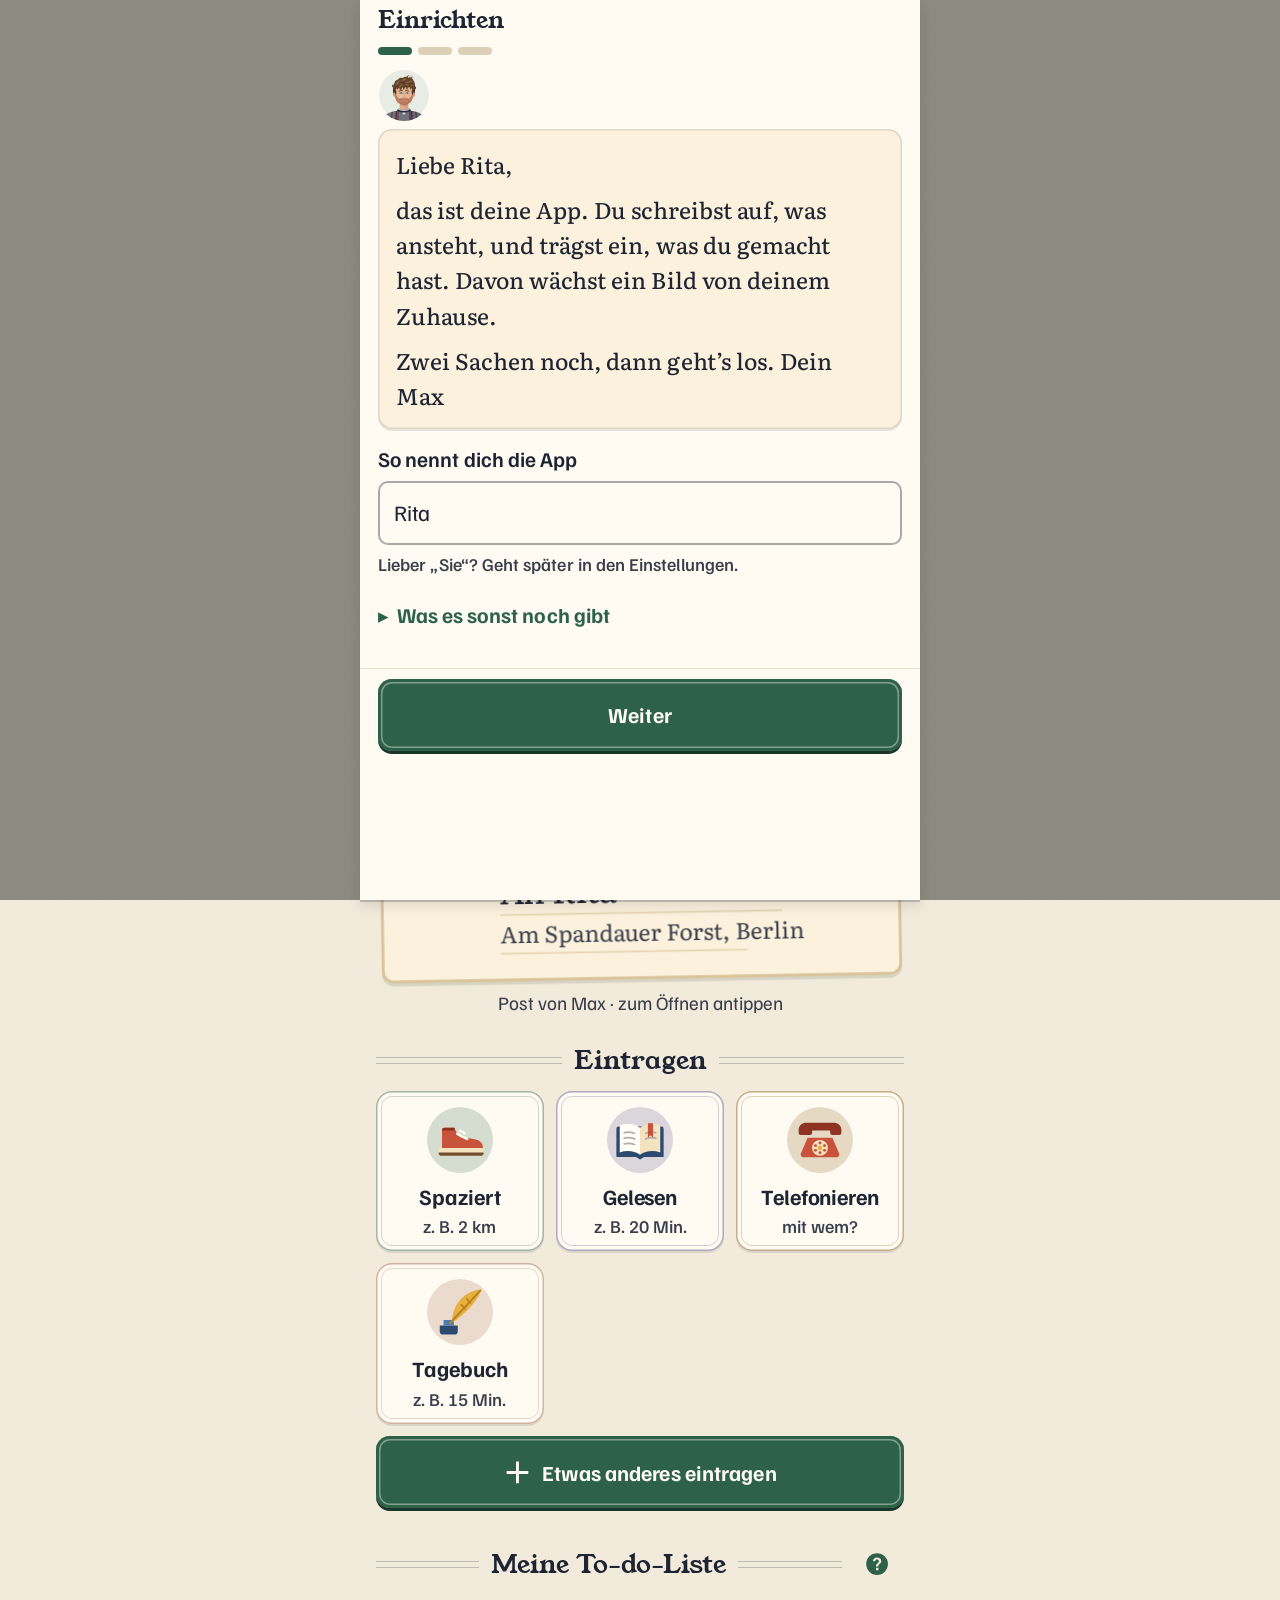
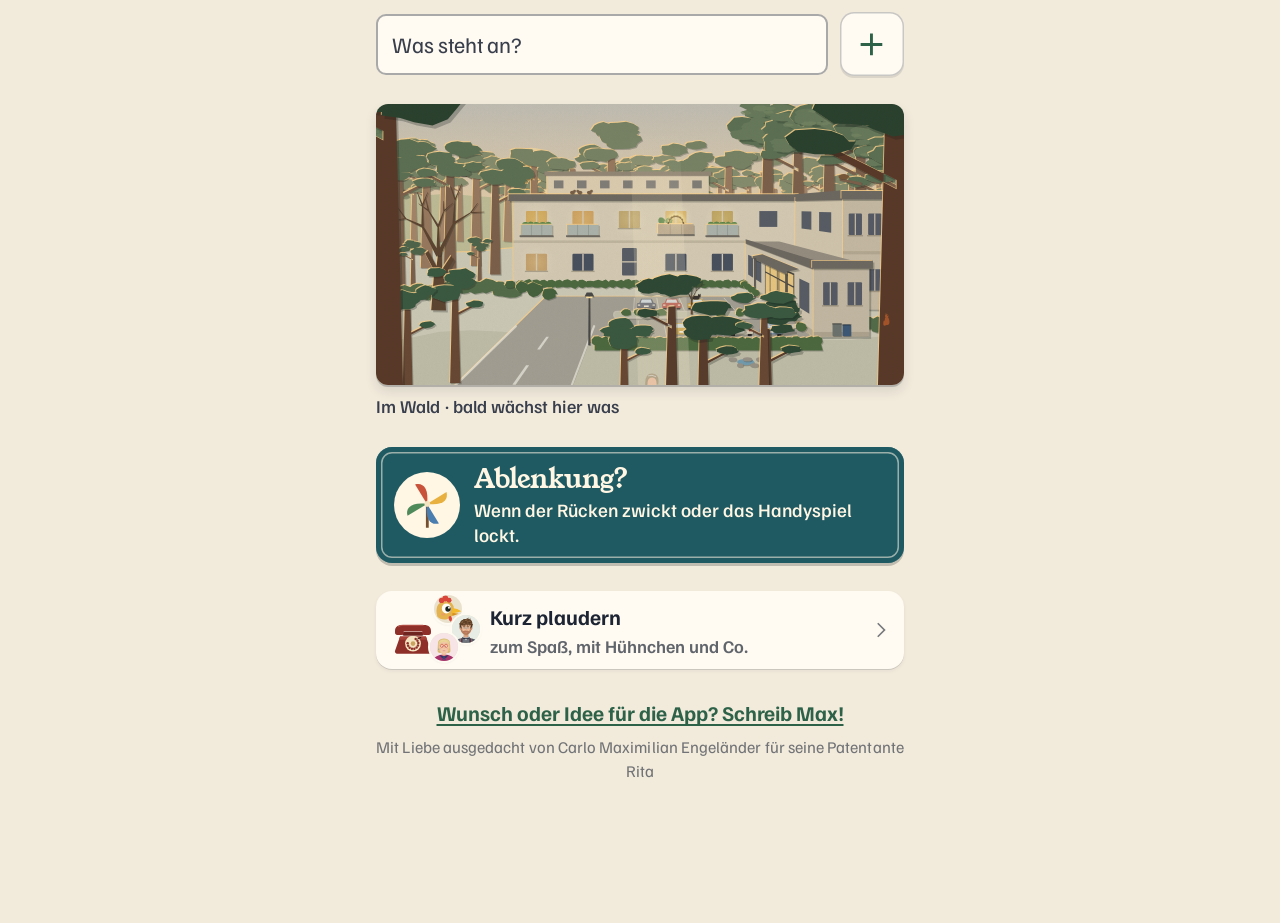
==== index.html @ d4e5c0dc "Größere Bilder in Ideen und Kramladen, Tanzfläche im Hof, Rotkehlchen-Zaun; Glücksschwein und letzte" ====
<!doctype html>
<html lang="de">
<head>
<meta charset="utf-8">
<meta name="viewport" content="width=device-width, initial-scale=1, maximum-scale=1, user-scalable=no, viewport-fit=cover">
<title>Ritas App</title>
<meta name="description" content="Ritas App: Liste, rausgehen, lesen, tanzen – und Hühnchen ist dabei.">
<meta name="theme-color" content="#F3EDE0" media="(prefers-color-scheme: light)">
<meta name="theme-color" content="#14171A" media="(prefers-color-scheme: dark)">

<meta name="apple-mobile-web-app-capable" content="yes">
<meta name="mobile-web-app-capable" content="yes">
<meta name="apple-mobile-web-app-status-bar-style" content="default">
<meta name="apple-mobile-web-app-title" content="Ritas App">
<link rel="manifest" href="manifest.json">
<link rel="apple-touch-icon" href="icon-180.png">
<link rel="icon" href="icon-192.png">
<meta property="og:title" content="Ritas App"><meta property="og:description" content="Schönes sammeln, rausgehen, lesen, tanzen.">
</head>
<body>
<style>/* Schriften eingebettet (SIL Open Font License 1.1), funktionieren auch offline:
   Familjen Grotesk (Familjen STHLM) – Text · Young Serif (Bastien Sozeau) – Schilder · Literata (TypeTogether) – Erzählstimme
   Dancing Script (Impallari) – Gönn-Karten-Handschrift · Satisfy (Sideshow) – Wortmarke. Quellen: review/design2/entwurf-C/quellen */
@font-face{font-family:'Familjen Grotesk';font-style:normal;font-weight:400 700;font-display:swap;src:url([data-uri]) format('woff')}
@font-face{font-family:'Young Serif';font-style:normal;font-weight:400;font-display:swap;src:url([data-uri]) format('woff')}
@font-face{font-family:'Literata';font-style:normal;font-weight:400 600;font-display:swap;src:url([data-uri]) format('woff')}
@font-face{font-family:'Dancing Script';font-style:normal;font-weight:400 700;font-display:swap;src:url([data-uri]) format('woff');}
@font-face{font-family:"Satisfy";src:url([data-uri]) format("woff");font-display:swap}
/* ============================================================
   Ritas App – Grundgerüst. Gestaltung „Skandinavisch-Vintage / Kramladen“ (C2):
   Token hier, Etiketten/Schilder/Symbole in design.css (wird zuletzt geladen).
   Ursprünglich: Gestaltungssystem „Tunnelbuch aus Papier“
   Regeln: Fläche statt Linie · eine Farbe pro Bogen · Schatten nur
   zwischen Ebenen (harter 1-px-Versatz) · Licht von hinten ·
   Oberfläche gestanzt (Radius 10), Welt geschnitten · nichts verschwindet
   ============================================================ */

@property --r { syntax: "<length>"; inherits: false; initial-value: 0px; }

:root {
  --base: 21px;             /* Schriftgröße „Groß“ (Voreinstellung) */
  /* Schrift: Text · Schilder · Erzählstimme (Hühnchen, Briefe, Fragen, eigener Satz) */
  --f-text: "Familjen Grotesk", system-ui, -apple-system, "Segoe UI", sans-serif;
  --f-schild: "Young Serif", Georgia, "Times New Roman", serif;
  --f-stimme: "Literata", Georgia, "Times New Roman", serif;
  /* Papier und Druckfarbe (Bläck: Nachtblau statt Schwarz) */
  --papier: #F2EBDC;
  --bogen: #FFFBF2;
  --mulde: #EAE1CD;
  --mulde-2: #DCD1B8;
  --tinte: #1D2433;
  --tinte-2: #383E4B;
  /* Feldfarben (Text-tauglich auf Papier) */
  --moos: #2D6249;
  --moos-hell: #3B7A5C;
  --ziegel: #9A3324;
  --flieder: #4D4384;
  --havel: #24507A;
  --ocker: #7C520E;
  --quelle: #1F5A63;
  --wiese: #7D3A5F;
  --mut: #6B5000;
  --fokus: #1F4FA0;
  --licht: #E2A93B;
  --auf-moos: #FFFBF2;
  /* Etikett: feine Linie und harte Druckkante */
  --linie: rgba(29,36,51,.24);
  --linie-fein: rgba(29,36,51,.13);
  --kante: 0 2px 0 rgba(29,36,51,.11);
  --tmix: 20%;              /* Tönung der Medaillons in der Feldfarbe */
  --schatten-1: 0 1px 0 rgba(29,36,51,.14), 0 2px 4px rgba(29,36,51,.06);
  --schatten-2: 0 2px 0 rgba(29,36,51,.22), 0 6px 12px rgba(29,36,51,.12);
  --saum: inset 0 0 0 0 transparent;
  --rand: rgba(29,36,51,.38);
  --faser-op: .045;
  /* Emaille-Schilder (Schrift immer Creme) */
  --em-falu: #A23A26; --em-moos: #2D6249; --em-dala: #274B73; --em-petrol: #1F5A63; --em-senf: #8C5F12; --em-pflaume: #6A3657;
  --em-schrift: #FFF6E3; --em-linie: rgba(255,246,227,.55); --em-kante: 0 3px 0 rgba(0,0,0,.2);
  /* Symbol-Palette (mehrfarbige Symbole, Klassen f-x / l-x) */
  --i-r: #C9533A; --i-R: #8E3324; --i-g: #4F8A5B; --i-G: #2D6249; --i-y: #E8B13F; --i-Y: #B9821F;
  --i-b: #4A7DB0; --i-B: #2B4A6F; --i-s: #A9CDE6; --i-c: #F4E3C1; --i-w: #FFFDF6; --i-p: #EBA48F;
  --i-h: #B57D49; --i-H: #74502F; --i-k: #2C2A30; --i-l: #8E7CC3; --i-e: #B3ADA2;
  --teller: #F3E6CB; --teller-rand: rgba(29,36,51,.10);
  --holz: #9A6A3E; --holz-d: #7A5030;
  color-scheme: light;
}
/* Dunkel: Waldnacht im Grün der Illustration, Emaille gedämpft */
@media (prefers-color-scheme: dark) {
  :root:not([data-theme="light"]) {
    --papier: #111A15; --bogen: #1A251F; --mulde: #233029; --mulde-2: #2D3C33;
    --tinte: #F1EBDC; --tinte-2: #DAD2C0;
    --moos: #A6D6B4; --moos-hell: #BFE3C8; --ziegel: #F2A894; --flieder: #CBBFF3; --havel: #A3CCEE;
    --ocker: #EDC985; --quelle: #9FD8E0; --wiese: #EBB8DD; --mut: #F2CF6B;
    --fokus: #9CC8FF; --licht: #F2C36B; --auf-moos: #111A15;
    --linie: rgba(241,235,220,.26); --linie-fein: rgba(241,235,220,.13); --kante: 0 2px 0 rgba(0,0,0,.45); --tmix: 26%;
    --schatten-1: 0 1px 0 rgba(0,0,0,.5), 0 2px 4px rgba(0,0,0,.3);
    --schatten-2: 0 2px 0 rgba(0,0,0,.55), 0 8px 16px rgba(0,0,0,.4);
    --saum: inset 0 0 0 0 transparent;
    --rand: rgba(241,235,220,.42);
    --faser-op: .03;
    --em-falu: #7C3627; --em-moos: #2B5341; --em-dala: #2D4963; --em-petrol: #244E50; --em-senf: #6F5322; --em-pflaume: #583447;
    --em-schrift: #F6ECD8; --em-linie: rgba(246,236,216,.42); --em-kante: 0 3px 0 rgba(0,0,0,.4);
    --i-k: #3B3940; --i-B: #3A5F8A; --i-H: #8A6140; --i-R: #A43C2A; --i-G: #3A7556;
    --teller: #26332B; --teller-rand: rgba(241,235,220,.14);
    --holz: #6B4A2E; --holz-d: #523822;
    color-scheme: dark;
  }
}
:root[data-theme="dark"] {
  --papier: #111A15; --bogen: #1A251F; --mulde: #233029; --mulde-2: #2D3C33;
  --tinte: #F1EBDC; --tinte-2: #DAD2C0;
  --moos: #A6D6B4; --moos-hell: #BFE3C8; --ziegel: #F2A894; --flieder: #CBBFF3; --havel: #A3CCEE;
  --ocker: #EDC985; --quelle: #9FD8E0; --wiese: #EBB8DD; --mut: #F2CF6B;
  --fokus: #9CC8FF; --licht: #F2C36B; --auf-moos: #111A15;
  --linie: rgba(241,235,220,.26); --linie-fein: rgba(241,235,220,.13); --kante: 0 2px 0 rgba(0,0,0,.45); --tmix: 26%;
  --schatten-1: 0 1px 0 rgba(0,0,0,.5), 0 2px 4px rgba(0,0,0,.3);
  --schatten-2: 0 2px 0 rgba(0,0,0,.55), 0 8px 16px rgba(0,0,0,.4);
  --saum: inset 0 0 0 0 transparent;
  --rand: rgba(241,235,220,.42);
  --faser-op: .03;
  --em-falu: #7C3627; --em-moos: #2B5341; --em-dala: #2D4963; --em-petrol: #244E50; --em-senf: #6F5322; --em-pflaume: #583447;
  --em-schrift: #F6ECD8; --em-linie: rgba(246,236,216,.42); --em-kante: 0 3px 0 rgba(0,0,0,.4);
  --i-k: #3B3940; --i-B: #3A5F8A; --i-H: #8A6140; --i-R: #A43C2A; --i-G: #3A7556;
  --teller: #26332B; --teller-rand: rgba(241,235,220,.14);
  --holz: #6B4A2E; --holz-d: #523822;
  color-scheme: dark;
}
:root[data-size="1"] { --base: 18px; }
:root[data-size="2"] { --base: 21px; }
:root[data-size="3"] { --base: 27px; }
@media (prefers-contrast: more) { :root { --tinte-2: var(--tinte); --rand: var(--tinte); } }

/* ---------- Grundlagen ---------- */
* { box-sizing: border-box; }
html { font-size: var(--base); -webkit-text-size-adjust: 100%; }
body {
  margin: 0; background: var(--papier); color: var(--tinte);
  font-family: var(--f-text);
  font-size: 1rem; line-height: 1.5; min-height: 100dvh;
  -webkit-tap-highlight-color: transparent; overflow-x: hidden;
  hyphens: auto; -webkit-hyphens: auto;
}
/* Papierfaser über der ganzen Seite (Multiply, sehr leise) */
body::before {
  content: ""; position: fixed; inset: 0; pointer-events: none; z-index: 0; opacity: var(--faser-op);
  background-image: url("data:image/svg+xml,%3Csvg xmlns='http://www.w3.org/2000/svg' width='180' height='180'%3E%3Cfilter id='n'%3E%3CfeTurbulence type='fractalNoise' baseFrequency='.9' numOctaves='2' stitchTiles='stitch'/%3E%3CfeColorMatrix values='0 0 0 0 .2  0 0 0 0 .17  0 0 0 0 .1  0 0 0 1.2 -.1'/%3E%3C/filter%3E%3Crect width='100%25' height='100%25' filter='url(%23n)'/%3E%3C/svg%3E");
}
h1, h2, h3, .serif { font-family: var(--f-schild); font-weight: 600; letter-spacing: -.005em; }
h1 { font-size: 1.55rem; line-height: 1.2; margin: 0; }
h2 { font-size: 1.25rem; line-height: 1.25; margin: 0 0 .35rem; }
h3 { font-size: 1.1rem; line-height: 1.3; margin: 0 0 .25rem; }
p { margin: 0 0 .6rem; }
.klein { font-size: .86rem; color: var(--tinte-2); line-height: 1.45; }
/* Zahlen in Versalziffern: eine „0“ darf nie wie ein kleines „o“ aussehen (Young Serif hat sonst Mediävalziffern) */
.zahl, .taler-zahl, .plakette, [class*="taler"] .zahl, .laden-kasse, .ks-kasse { font-variant-numeric: lining-nums tabular-nums; }
a { color: var(--fokus); text-underline-offset: 3px; }
button, input, select, textarea { font: inherit; color: inherit; }
:focus-visible { outline: 3px solid var(--fokus); outline-offset: 3px; border-radius: 10px; }
.sr { position: absolute !important; width: 1px; height: 1px; overflow: hidden; clip: rect(0 0 0 0); white-space: nowrap; }

/* ---------- Gerüst ---------- */
#app { position: relative; z-index: 1; max-width: 560px; margin: 0 auto; min-height: 100dvh; }
header.kopf { flex-wrap: wrap;
  display: flex; align-items: center; justify-content: space-between; gap: 12px;
  padding: calc(env(safe-area-inset-top) + 12px) max(16px, env(safe-area-inset-right, 0px)) 6px max(16px, env(safe-area-inset-left, 0px));
}
.wortmarke { font-family: var(--f-schild); font-size: 1.05rem; font-weight: 600; color: var(--moos); display: flex; align-items: center; gap: 8px; }
.wortmarke svg { width: 28px; height: 28px; }
main { padding-block: 4px calc(120px + env(safe-area-inset-bottom)); padding-left: max(16px, env(safe-area-inset-left, 0px)); padding-right: max(16px, env(safe-area-inset-right, 0px)); }
.ansicht { animation: einschieben .26s ease-out both; }
@keyframes einschieben { from { opacity: 0; transform: translateY(8px); } to { opacity: 1; transform: none; } }

.gruss { margin: 6px 0 14px; }
.gruss .datum { color: var(--tinte-2); font-size: .9rem; }

section.abschnitt { margin: 0 0 28px; }
.abschnitt > h2 { margin-bottom: 10px; }
.zeile { display: flex; align-items: center; gap: 12px; }
.zeile.zwischen { justify-content: space-between; }
.stapel > * + * { margin-top: 12px; }

/* ---------- Bogen (Karte) ---------- */
.bogen {
  position: relative; background: var(--bogen); border-radius: 10px;
  box-shadow: var(--schatten-1), var(--saum); padding: 18px 18px 16px;
}
.bogen.mulde { background: var(--mulde); box-shadow: none; }
.bogen.streifen { padding-left: 22px; }
.bogen.streifen::before {
  content: ""; position: absolute; left: -4px; top: 8px; bottom: 8px; width: 8px; border-radius: 4px;
  background: var(--k, var(--moos)); z-index: -1;
}
.bogen + .bogen { margin-top: 12px; }
.karteikarte { transform: rotate(-1.2deg); }

/* ---------- Knöpfe ---------- */
.knopf {
  position: relative; display: inline-flex; align-items: center; justify-content: center; gap: 10px;
  min-height: max(64px, 3.05rem); padding: 10px 20px; border: 0; border-radius: 14px; cursor: pointer;
  background: var(--bogen); color: var(--moos); font-weight: 700; font-size: 1.02rem; line-height: 1.2; text-align: center;
  box-shadow: var(--schatten-1), var(--saum); transition: transform .09s ease, box-shadow .09s ease, background-color .2s;
  touch-action: manipulation; user-select: none; -webkit-user-select: none; overflow: hidden; isolation: isolate;
}
.knopf svg { width: 1.35em; height: 1.35em; flex: none; }
.knopf.voll { width: 100%; }
.knopf.haupt { background: var(--moos); color: var(--auf-moos); box-shadow: var(--schatten-2); min-height: max(72px, 3.4rem); }
.knopf.zweit { background: var(--bogen); color: var(--moos); }
.knopf.leise { background: transparent; box-shadow: none; color: var(--moos); text-decoration: underline; text-decoration-thickness: 2px; text-underline-offset: 5px; min-height: 56px; padding: 8px 10px; }
.knopf.klein { min-height: 56px; font-size: .92rem; padding: 8px 14px; border-radius: 12px; }
.knopf.rand { box-shadow: inset 0 0 0 2px var(--rand); background: transparent; }
.knopf.warn { color: var(--ziegel); }
.knopf[disabled] { opacity: .55; cursor: default; }
/* Familie „Drücken“: der Bogen sinkt ein, harter Schatten verschwindet */
.knopf.gedrueckt, .kachel.gedrueckt, .tf.gedrueckt, .liste-zeile.gedrueckt {
  transform: translateY(2px); box-shadow: 0 0 0 transparent, var(--saum) !important;
}
.nopress.gedrueckt { transform: none !important; }
/* Familie „Aktion“ (Welle): feedback.css */

/* ---------- Kacheln ---------- */
.kacheln { display: grid; grid-template-columns: repeat(auto-fit, minmax(150px, 1fr)); gap: 12px; }
.kachel {
  position: relative; display: flex; flex-direction: column; align-items: flex-start; justify-content: space-between; gap: 6px;
  min-height: 112px; padding: 14px 14px 12px 18px; border: 0; border-radius: 10px; text-align: left; cursor: pointer;
  background: var(--bogen); box-shadow: var(--schatten-1), var(--saum); color: var(--tinte);
  transition: transform .09s ease, box-shadow .09s ease; touch-action: manipulation; overflow: hidden; isolation: isolate;
}
.kachel::before { content: ""; position: absolute; left: 0; top: 10px; bottom: 10px; width: 6px; border-radius: 0 4px 4px 0; background: var(--k, var(--moos)); }
.kachel .icon { width: 34px; height: 34px; color: var(--k, var(--moos)); }
.kachel .titel { font-weight: 700; font-size: 1.02rem; line-height: 1.2; }
.kachel .unter { font-size: .84rem; color: var(--tinte-2); line-height: 1.3; }
.kachel.breit { grid-column: 1 / -1; min-height: 80px; flex-direction: row; align-items: center; justify-content: flex-start; gap: 14px; }

/* Bereichsfarben */
.k-bewegung { --k: var(--moos); }
.k-menschen { --k: var(--ocker); }
.k-tanz { --k: var(--ziegel); }
.k-geist { --k: var(--flieder); }
.k-ruhe { --k: var(--quelle); }
.k-schaffen { --k: var(--wiese); }
.k-draussen { --k: var(--havel); }
.k-mut { --k: var(--mut); }

/* ---------- Tagesform ---------- */
.tagesform { display: grid; grid-template-columns: 1fr; gap: 8px; }
.tf {
  position: relative; display: flex; align-items: center; gap: 10px; min-height: 76px; padding: 10px 12px; border: 0; border-radius: 10px;
  background: var(--mulde); color: var(--tinte); text-align: left; cursor: pointer; font-weight: 600; line-height: 1.2; font-size: .95rem;
  transition: transform .09s, box-shadow .09s; touch-action: manipulation; overflow: hidden; isolation: isolate;
}
.tf svg { width: 30px; height: 30px; flex: none; color: var(--moos); }
.tf[aria-pressed="true"] { background: var(--moos); color: var(--auf-moos); box-shadow: var(--schatten-1); }
.tf[aria-pressed="true"] svg { color: var(--auf-moos); }
.tf .haken { margin-left: auto; width: 22px; height: 22px; }
.tf .tf-text { font-weight: 400; font-size: .84rem; color: var(--tinte-2); }
.tf { min-height: 64px; }
.tf[aria-pressed="true"] .tf-text { color: var(--auf-moos); }
.tf-kurz { display: flex; align-items: center; gap: 12px; }
/* Füllung vom Fingerpunkt (.fill-in) und alle anderen Tipp-Rückmeldungen: feedback.css */

/* ---------- Bild (Lichtung) ---------- */
.buehne { position: relative; border-radius: 12px; overflow: hidden; background: var(--mulde); box-shadow: var(--schatten-2); aspect-ratio: 1 / .92; }
.buehne canvas { display: block; width: 100%; height: 100%; }
.buehne.klein { aspect-ratio: 16 / 10; }
.buehne button.ueber { position: absolute; inset: 0; background: transparent; border: 0; cursor: pointer; }
.buehne .ring { position: absolute; width: 80px; height: 80px; margin: -40px 0 0 -40px; border-radius: 50%; border: 3px dashed var(--licht); pointer-events: none; animation: ring 2.4s ease-out forwards; }
@keyframes ring { 0% { transform: scale(.4); opacity: 0; } 20% { opacity: 1; } 100% { transform: scale(1.3); opacity: 0; } }
.stufe-karte .stufe-nr { font-size: .84rem; color: var(--tinte-2); }
.fortschritt { position: relative; height: 14px; border-radius: 7px; background: var(--mulde); overflow: hidden; margin-top: 10px; }
.fortschritt > i { position: absolute; inset: 0 auto 0 0; background: var(--moos); border-radius: 7px; }
.massstab { display: flex; justify-content: space-between; font-size: .82rem; color: var(--tinte-2); margin-top: 6px; }

/* ---------- Listen ---------- */
.liste { display: flex; flex-direction: column; gap: 8px; }
.liste-zeile {
  position: relative; display: flex; align-items: center; gap: 12px; min-height: 64px; padding: 10px 14px; border: 0; border-radius: 10px;
  background: var(--bogen); box-shadow: var(--schatten-1); color: var(--tinte); text-align: left; cursor: pointer; width: 100%;
  transition: transform .09s, box-shadow .09s; touch-action: manipulation; overflow: hidden; isolation: isolate;
}
.liste-zeile .icon { width: 28px; height: 28px; color: var(--k, var(--moos)); flex: none; }
.liste-zeile .text { flex: 1; min-width: 0; }
.liste-zeile .titel { font-weight: 600; line-height: 1.25; }
.liste-zeile .unter { font-size: .84rem; color: var(--tinte-2); line-height: 1.3; }
.liste-zeile .pfeil { width: 20px; height: 20px; color: var(--tinte-2); flex: none; }
.eintrag { display: flex; gap: 12px; align-items: flex-start; padding: 12px 0; border-bottom: 1px solid var(--mulde-2); }
.eintrag:last-child { border-bottom: 0; }
.eintrag .icon { width: 28px; height: 28px; color: var(--k); flex: none; margin-top: 2px; }
.eintrag .text { flex: 1; min-width: 0; }
.eintrag .aktionen { display: flex; gap: 8px; margin-top: 6px; flex-wrap: wrap; }
.stern { color: var(--mut); font-weight: 700; }

/* ---------- Chips ---------- */
.chips { display: flex; flex-wrap: wrap; gap: 10px; }
.chip {
  position: relative; min-height: 56px; min-width: 56px; padding: 8px 18px; border: 0; border-radius: 999px; cursor: pointer;
  background: var(--mulde); color: var(--tinte); font-weight: 600; display: inline-flex; align-items: center; gap: 8px;
  touch-action: manipulation; overflow: hidden; isolation: isolate;
}
.chip[aria-pressed="true"] { background: var(--k, var(--moos)); color: var(--auf-moos); }
.chip svg, .chip svg.icon { width: 20px; height: 20px; color: currentColor; }

/* ---------- Stepper ---------- */
.stepper { display: grid; grid-template-columns: 72px 1fr 72px; align-items: center; gap: 10px; }
.stepper .knopf { min-height: 72px; padding: 0; font-size: 1.8rem; }
.stepper .wert { text-align: center; font-family: var(--f-schild); font-size: 2.1rem; font-weight: 600; line-height: 1; }
.stepper .wert small { display: block; font-family: inherit; font-size: .9rem; font-weight: 400; color: var(--tinte-2); margin-top: 4px; font-family: var(--f-text); }

/* ---------- Schalter ---------- */
.schalter-zeile { position: relative; display: flex; align-items: center; justify-content: space-between; gap: 12px; min-height: 64px; padding: 6px 0; cursor: pointer; }
.schalter { position: relative; width: 64px; height: 36px; border-radius: 18px; background: var(--mulde-2); flex: none; transition: background .2s; }
.schalter::after { content: ""; position: absolute; top: 4px; left: 4px; width: 28px; height: 28px; border-radius: 50%; background: var(--bogen); box-shadow: var(--schatten-1); transition: transform .2s; }
.schalter.an { background: var(--moos); }
.schalter.an::after { transform: translateX(28px); }
.schalter-text { font-size: .84rem; color: var(--tinte-2); }

/* ---------- Tabs (Registerlaschen) ---------- */
nav.tabs {
  position: fixed; left: 0; right: 0; bottom: 0; z-index: 30;
  display: grid; grid-template-columns: repeat(4, 1fr); gap: 4px; max-width: 560px; margin: 0 auto;
  padding: 0 8px env(safe-area-inset-bottom); background: var(--papier);
  box-shadow: 0 -1px 0 var(--mulde-2);
}
nav.tabs button {
  position: relative; display: flex; flex-direction: column; align-items: center; justify-content: center; gap: 2px;
  min-height: 72px; border: 0; background: var(--mulde); color: var(--tinte-2); border-radius: 0 0 10px 10px;
  font-weight: 600; font-size: min(.82rem, 18px); line-height: 1.1; cursor: pointer; padding: 6px 2px 8px; touch-action: manipulation;
  transition: transform .2s ease, background .2s; overflow: hidden; isolation: isolate;
}
nav.tabs button svg { width: 28px; height: 28px; }
nav.tabs button[aria-current="page"] { background: var(--bogen); color: var(--moos); transform: translateY(-6px); box-shadow: var(--schatten-1); border-radius: 0 0 12px 12px; }
nav.tabs button[aria-current="page"]::before { content: ""; position: absolute; top: 0; left: 18%; right: 18%; height: 4px; border-radius: 0 0 4px 4px; background: var(--moos); }
nav.tabs .punkt { position: absolute; top: 10px; right: 22%; width: 9px; height: 9px; border-radius: 50%; background: var(--licht); }

/* ---------- Sheets ---------- */
.schleier { position: fixed; inset: 0; z-index: 50; background: rgba(17,25,22,.45); animation: schleier .2s ease-out both; }
@keyframes schleier { from { opacity: 0; } }
.sheet {
  position: fixed; left: 0; right: 0; bottom: 0; z-index: 51; max-width: 560px; margin: 0 auto;
  max-height: 92dvh; display: flex; flex-direction: column; background: var(--bogen); border-radius: 16px 16px 0 0;
  box-shadow: var(--schatten-2); animation: sheetein .28s cubic-bezier(.2,.9,.3,1.05) both; outline: none;
}
@keyframes sheetein { from { transform: translateY(100%); } to { transform: none; } }
.sheet.zu { animation: sheetaus .22s ease-in both; }
@keyframes sheetaus { to { transform: translateY(100%); } }
.sheet .griff { width: 48px; height: 6px; border-radius: 3px; background: var(--mulde-2); margin: 10px auto 0; flex: none; }
.sheet .sheet-kopf { display: flex; align-items: center; justify-content: space-between; gap: 10px; padding: 6px 12px 6px 18px; flex: none; }
.sheet .sheet-kopf h2 { margin: 0; font-size: 1.2rem; }
.sheet .sheet-inhalt { overflow-y: auto; padding: 6px 18px 18px; overscroll-behavior: contain; -webkit-overflow-scrolling: touch; }
.sheet .sheet-fuss { padding: 10px 18px calc(14px + env(safe-area-inset-bottom)); flex: none; box-shadow: 0 -1px 0 var(--mulde); }
.sheet.voll { top: 0; max-height: none; border-radius: 0; }

/* ---------- Toast ---------- */
.toast {
  position: fixed; left: 12px; right: 12px; z-index: 60; max-width: 536px; margin: 0 auto;
  bottom: calc(86px + env(safe-area-inset-bottom)); display: grid; grid-template-columns: auto 1fr; align-items: start; gap: 4px 12px;
  padding: 14px 14px 12px 16px; border-radius: 12px; background: var(--tinte); color: var(--papier);
  box-shadow: var(--schatten-2); animation: toastein .26s ease-out both; transition: bottom .25s ease;
}
.toast.hoch { bottom: calc(var(--toast-hoch, 200px) + env(safe-area-inset-bottom)); }
@keyframes toastein { from { transform: translateY(16px); opacity: 0; } }
.toast .text { grid-column: 2; font-weight: 600; line-height: 1.3; }
.toast .text small { display: block; font-weight: 400; font-size: .86rem; opacity: .9; margin-top: 3px; }
.toast .haken-svg { grid-column: 1; width: 30px; height: 30px; }
.toast:not(:has(.haken-svg)) .text { grid-column: 1 / -1; }
.toast .toast-knoepfe { grid-column: 1 / -1; display: flex; flex-wrap: wrap; justify-content: flex-end; gap: 8px; margin-top: 6px; }
.toast .knopf.zu:not(:only-child) { margin-right: auto; padding-left: 4px; padding-right: 4px; }
.toast .knopf { background: var(--papier); color: var(--tinte); min-height: 56px; padding: 6px 16px; box-shadow: none; }
.toast .knopf.zu { background: transparent; color: var(--papier); text-decoration: underline; text-underline-offset: 4px; }
.toast .haken-svg path { stroke-dasharray: 30; stroke-dashoffset: 30; animation: haken .45s .05s ease-out forwards; }
@keyframes haken { to { stroke-dashoffset: 0; } }

/* Stempel beim Eintragen */
.stempel {
  position: fixed; z-index: 70; left: 50%; top: 40%; width: 150px; height: 150px; margin: -75px 0 0 -75px; pointer-events: none;
  border-radius: 50%; display: grid; place-items: center; color: var(--moos); font-family: var(--f-schild); font-weight: 700; font-size: 1.05rem;
  box-shadow: inset 0 0 0 5px currentColor, inset 0 0 0 9px transparent, inset 0 0 0 11px currentColor;
  animation: stempel 1.1s ease-out forwards; text-align: center; line-height: 1.1; background: color-mix(in srgb, var(--bogen) 70%, transparent);
}
@keyframes stempel { 0% { transform: scale(1.5) rotate(-12deg); opacity: 0; } 18% { transform: scale(1) rotate(-6deg); opacity: .95; } 75% { opacity: .9; } 100% { transform: scale(1) rotate(-6deg); opacity: 0; } }

/* ---------- Timer ---------- */
.timer-kreis { position: relative; width: min(300px, 78vw); aspect-ratio: 1; margin: 6px auto 12px; }
.timer-kreis svg { width: 100%; height: 100%; transform: rotate(-90deg); }
.timer-kreis .mitte { position: absolute; inset: 0; display: grid; place-content: center; text-align: center; }
.timer-kreis .rest { font-family: var(--f-schild); font-size: 3.1rem; font-weight: 600; line-height: 1; font-variant-numeric: tabular-nums; }
.timer-kreis .was { color: var(--tinte-2); margin-top: 8px; }

/* ---------- Setzkasten ---------- */
.setzkasten { display: grid; grid-template-columns: repeat(3, 1fr); gap: 8px; padding: 10px; border-radius: 10px; background: var(--ocker); }
.fach { aspect-ratio: 1; border-radius: 6px; background: var(--bogen); display: grid; place-items: center; border: 0; cursor: pointer; padding: 6px; box-shadow: inset 0 2px 0 rgba(0,0,0,.18); color: var(--havel); position: relative; }
.fach svg { width: 62%; height: 62%; }
.fach.leer { background: color-mix(in srgb, var(--bogen) 55%, transparent); box-shadow: inset 0 0 0 2px color-mix(in srgb, var(--bogen) 60%, transparent); cursor: default; }
.fach .fach-name { position: absolute; left: 4px; right: 4px; bottom: 3px; font-size: .62rem; line-height: 1.1; color: var(--tinte-2); text-align: center; overflow: hidden; display: -webkit-box; -webkit-line-clamp: 2; -webkit-box-orient: vertical; }

/* ---------- Formulare ---------- */
label.feld { display: block; font-weight: 600; margin: 10px 0 6px; }
input.text, textarea.text {
  width: 100%; min-height: 64px; padding: 12px 14px; border-radius: 10px; border: 2px solid var(--rand); background: var(--bogen); font-size: 1.05rem;
}
textarea.text { min-height: 110px; resize: vertical; line-height: 1.4; }
input.text:focus, textarea.text:focus { outline: 3px solid var(--fokus); outline-offset: 1px; }

/* ---------- Hinweiskarte ---------- */
.hinweis { position: relative; transform: rotate(-1.2deg); background: var(--bogen); border-radius: 6px; padding: 14px 16px 10px; box-shadow: var(--schatten-1); }
.hinweis::before { content: ""; position: absolute; top: -7px; left: 50%; width: 70px; height: 16px; margin-left: -35px; background: color-mix(in srgb, var(--licht) 55%, transparent); transform: rotate(2deg); }
.hinweis .zeile { margin-top: 6px; }

/* ---------- Spiel: Waldpatience ---------- */
.tisch { --kb: calc((min(100vw, 560px) - 32px - 6 * 6px) / 7); position: relative; user-select: none; -webkit-user-select: none; padding-top: 8px; /* Platz, damit eine gehobene Karte samt Rahmen nicht oben abgeschnitten wird */ }
.tisch .reihe { display: grid; grid-template-columns: repeat(7, var(--kb)); gap: 6px; }
.platz { position: relative; width: var(--kb); height: calc(var(--kb) * 1.42); border-radius: 7px; background: var(--mulde); box-shadow: inset 0 0 0 2px var(--mulde-2); }
.saeule { position: relative; min-height: calc(var(--kb) * 1.42); }
.karte {
  position: absolute; left: 0; width: var(--kb); height: calc(var(--kb) * 1.42); border-radius: 7px; border: 0; padding: 0;
  background: #FBF8F1; color: #1C2620; box-shadow: 0 1px 0 rgba(28,38,32,.35), 0 2px 3px rgba(28,38,32,.15);
  cursor: pointer; font-family: var(--f-schild); font-weight: 700; touch-action: manipulation; transition: transform .18s ease, box-shadow .12s;
}
.karte .w { position: absolute; top: 2px; left: 3px; font-size: calc(var(--kb) * .46); line-height: 1; letter-spacing: -.04em; }
.karte .f { position: absolute; top: 3px; right: 2px; width: calc(var(--kb) * .32); height: calc(var(--kb) * .32); }
.karte .gross { position: absolute; left: 50%; bottom: 8%; width: 58%; height: 50%; transform: translateX(-50%); }
.karte.rot { color: #A0281C; }
.karte.f0 { color: #A0281C; } .karte.f2 { color: #B35A0E; } .karte.f1 { color: #1F4A34; } .karte.f3 { color: #1A3A5C; }
.karte.zu { background: #1F4A34; cursor: default; }
.karte.zu::after { content: ""; position: absolute; inset: 4px; border-radius: 4px; background:
  radial-gradient(circle at 30% 30%, rgba(226,169,59,.55) 0 2px, transparent 3px) 0 0 / 12px 12px,
  #234f3a; box-shadow: inset 0 0 0 1.5px rgba(251,248,241,.35); }
.karte.gewaehlt { box-shadow: 0 0 0 4px var(--licht), 0 6px 12px rgba(0,0,0,.25); transform: translateY(-4px); z-index: 5; }
.karte.hinweis-puls { animation: kpuls 1s ease-in-out 2; }
@keyframes kpuls { 50% { box-shadow: 0 0 0 5px var(--fokus); } }
.spiel-leiste { display: flex; gap: 8px; flex-wrap: wrap; margin: 12px 0; }
/* Zielwahl: mögliche Plätze leuchten (Fokus-Blau, in hell und dunkel kräftig), gewählte Karte hebt sich (Licht-Gelb) */
.platz.ablage { border: 0; padding: 0; cursor: pointer; font: inherit; color: inherit; }
.platz.ziel, .karte.ziel { box-shadow: 0 0 0 4px var(--fokus), 0 0 14px 2px color-mix(in srgb, var(--fokus) 55%, transparent); z-index: 4; }
.platz.ziel { background: color-mix(in srgb, var(--fokus) 22%, var(--mulde)); }
.spiel-status { margin: 10px 0 0; min-height: 0; font-weight: 700; color: var(--tinte); }
.spiel-status:empty { display: none; }
.spiel-regeln { margin: 4px 0 14px; }
.spiel-regeln > summary { min-height: 48px; display: flex; align-items: center; gap: 8px; cursor: pointer; font-weight: 700; color: var(--fokus); list-style: none; }
.spiel-regeln > summary::-webkit-details-marker { display: none; }
.spiel-regeln > summary::before { content: "›"; font-size: 1.3em; line-height: 1; transition: transform .18s; }
.spiel-regeln[open] > summary::before { transform: rotate(90deg); }
.spiel-regeln p { margin: 0 0 8px; }

/* ---------- Anleitung-Illustration ---------- */
.schritt-bild { width: 100%; max-width: 170px; margin: 6px auto 10px; display: block; }

/* ---------- Hühnchen-Badge (UI) ---------- */
.huehnchen-mini { width: 40px; height: 40px; flex: none; }

/* ---------- Bewegung reduzieren ---------- */
@media (prefers-reduced-motion: reduce) {
  *, *::before, *::after { animation-duration: .01ms !important; animation-iteration-count: 1 !important; transition-duration: .01ms !important; }
}
:root[data-motion="ruhig"] *, :root[data-motion="ruhig"] *::before, :root[data-motion="ruhig"] *::after { animation-duration: .01ms !important; animation-iteration-count: 1 !important; transition-duration: .01ms !important; }

/* iOS-Haptik-Overlay (label + switch) */
label.hap { position: absolute; inset: 0; z-index: 6; touch-action: manipulation; }
label.hap > input { position: absolute; width: 1px; height: 1px; opacity: 0; pointer-events: none; }

@media (max-width: 340px) {
  .tagesform { grid-template-columns: 1fr; }
  .stepper { grid-template-columns: 64px 1fr 64px; }
}
svg.icon { width: 28px; height: 28px; flex: none; color: var(--k, var(--moos)); }
.tf-kurz svg.icon { width: 34px; height: 34px; }
.knopf svg.icon { width: 1.35em; height: 1.35em; color: currentColor; }
.bogen.mulde > svg.icon { width: 44px; height: 44px; color: var(--ocker); }

.sheet[data-id="spiel"] .sheet-inhalt { padding-left: 14px; padding-right: 14px; }
.liste-zeile.eintrag-zeile { min-height: 60px; }
.liste-zeile.eintrag-zeile .titel { font-weight: 600; }
@media (prefers-color-scheme: dark) { :root:not([data-theme="light"]) .buehne canvas { filter: brightness(.86) saturate(.95); } }
:root[data-theme="dark"] .buehne canvas { filter: brightness(.86) saturate(.95); }
/* Jedes Element mit iOS-Haptik-Overlay muss sein eigenes Bezugssystem sein */
.knopf, .kachel, .tf, .chip, .liste-zeile, nav.tabs button, .karte, .fach, .schalter-zeile, .platz { position: relative; }
.karte { position: absolute; }
/* Hühnchen-Karte: Tonfigur mit Sprechblase aus Papier */
.huhn-karte { display: flex; align-items: flex-end; gap: 10px; }
.huhn-karte canvas { flex: none; }
.sprechblase { position: relative; flex: 1; min-width: 0; background: var(--bogen); border-radius: 14px; padding: 12px 16px; box-shadow: var(--schatten-1), var(--saum); font-family: var(--f-stimme); font-size: 1.02rem; line-height: 1.4; margin-bottom: 18px; }
.sprechblase::before { content: ""; position: absolute; left: -9px; bottom: 14px; width: 18px; height: 18px; background: var(--bogen); transform: rotate(45deg); box-shadow: -1px 1px 0 rgba(28,38,32,.12); }
.sprechblase .wer { display: block; font-family: var(--f-text); font-size: .78rem; font-weight: 700; color: #B8552F; margin-bottom: 2px; }
.bogen.post { background: color-mix(in srgb, var(--bogen) 88%, var(--licht)); overflow: hidden; }
/* ---------- Hühnchen (Comic, SVG) ---------- */
.huhn { overflow: visible; flex: none; }
.huhn .huhn-kopf { transform-box: fill-box; transform-origin: 40% 90%; animation: huhn-wippen 3.6s ease-in-out infinite; }
.huhn .lider { animation: huhn-blinzeln 5.2s infinite; }
.huhn .froh { display: none; }
.huhn.freut .froh { display: inline !important; } .huhn.freut .pupillen, .huhn.freut .huhn-augen ellipse:not(.lider ellipse) { display: none; }
.huhn.freut .lider { display: none; }
.huhn.freut .huhn-kopf { animation: huhn-huepfen .5s ease-out 2; }
.huhn.freut .huhn-fluegel { transform-box: fill-box; transform-origin: 20% 50%; animation: huhn-fluegel .25s ease-in-out 4 alternate; }
.huhn .huhn-schnabel .unten { transform-box: fill-box; transform-origin: 0 0; }
.huhn.spricht .huhn-schnabel .unten { animation: huhn-sprechen .22s ease-in-out 6 alternate; }
.huhn.staunt .pupillen { transform: translate(-1px, -1px) scale(.85); transform-box: fill-box; transform-origin: center; }
@keyframes huhn-wippen { 0%, 100% { transform: rotate(0) translateY(0); } 50% { transform: rotate(-3deg) translateY(-1px); } }
@keyframes huhn-blinzeln { 0%, 92%, 100% { opacity: 0; } 94%, 96% { opacity: 1; } }
@keyframes huhn-huepfen { 0% { transform: translateY(0); } 40% { transform: translateY(-5px) rotate(-4deg); } 100% { transform: translateY(0); } }
@keyframes huhn-fluegel { to { transform: rotate(-18deg); } }
@keyframes huhn-sprechen { to { transform: rotate(16deg); } }
.huhn-karte .huhn { margin-bottom: 4px; }
.portrait { flex: none; border-radius: 50%; }
.wortmarke .portrait { box-shadow: 0 1px 0 rgba(28,38,32,.25); }
.sprechblase .kopf-wer { display: flex; align-items: center; gap: 6px; }

/* ---------- Wortmarke „Haken dran“ ---------- */
.wm-text { display: inline-flex; align-items: center; gap: 3px; }
.wortmarke .wm-haken { width: 20px; height: 20px; color: var(--ziegel); }
.wm-haken path { stroke-dasharray: 26; stroke-dashoffset: 0; }
.wm-haken.zeichnen path { stroke-dashoffset: 26; animation: haken .7s .2s ease-out forwards; }

/* ---------- Ruhe-Plan ---------- */
.ruhe-plan ul, .ruhe-fragen { margin: 0; padding-left: 1.2em; }
.ruhe-plan li { margin: 2px 0; }
.ruhe-fragen li { margin: 8px 0; font-size: 1.1rem; }
.ruhe-gross { font-family: var(--f-stimme); font-size: 1.35rem; line-height: 1.4; margin: 12px 0 16px; text-wrap: balance; }
.ruhe-punkte { display: flex; gap: 6px; margin: 2px 0 14px; }
.ruhe-punkte i { flex: 1; height: 5px; border-radius: 3px; background: var(--mulde-2); }
.ruhe-punkte i.an { background: var(--flieder); }
.atem-buehne { position: relative; display: grid; place-items: center; height: 240px; margin: 8px 0; }
.atem-kreis { width: 220px; height: 220px; max-width: 100%; border-radius: 50%; background: var(--flieder); opacity: .28; transform: scale(.5); }
.atem-kreis.ein { transform: scale(1); transition: transform 4s ease-in-out; }
.atem-kreis.aus { transform: scale(.5); transition: transform 6s ease-in-out; }
.atem-text { position: absolute; font-family: var(--f-schild); font-size: 1.4rem; font-weight: 600; color: var(--tinte); }
@media (prefers-reduced-motion: reduce) { .atem-kreis.ein, .atem-kreis.aus { transition: none; } }
:root[data-motion="ruhig"] .atem-kreis.ein, :root[data-motion="ruhig"] .atem-kreis.aus { transition: none; }

/* ---------- Max erklärt, Hühnchen fragt ---------- */
.max-karte { display: flex; gap: 12px; align-items: flex-start; }
.max-karte .portrait { flex: none; }
.brief { font-family: var(--f-stimme); font-size: 1.08rem; line-height: 1.55; }
.brief p { margin: 0 0 10px; }
.umschlag { position: relative; display: flex; gap: 12px; align-items: center; width: 100%; text-align: left; }
.strich { font-family: var(--f-schild); letter-spacing: 1px; color: var(--moos); }
.onb-haken .eintrag { animation: einschieben .3s calc(var(--i) * .4s + .2s) both; }
.onb-huhn { animation: einschieben .35s 1.6s both; }
header.kopf { flex-wrap: nowrap; }
#knopf-einst.nur-icon { width: 52px; height: 52px; padding: 0; justify-content: center; flex: none; }
#knopf-einst.nur-icon svg { width: 26px; height: 26px; }
.toast .knopf.leise-hell { background: transparent; color: var(--papier); border: 2px solid currentColor; opacity: .9; }
.max-karte { flex-wrap: wrap; }
.max-karte > .bogen { flex: 1 1 12em !important; }
.onb-punkt { width: 34px; height: 8px; border-radius: 4px; background: var(--mulde-2); }
.onb-punkt.an { background: var(--moos); }
.onb-nr { flex: none; width: 30px; font-family: var(--f-schild); font-size: 1.5rem; font-weight: 700; color: var(--moos); line-height: 1.1; }
.wortmarke .wm-haken { width: 1.2em; height: 1.2em; }
:root { --huhnname: #B8552F; }
@media (prefers-color-scheme: dark) { :root:not([data-theme="light"]) { --huhnname: #E08A62; } }
:root[data-theme="dark"] { --huhnname: #E08A62; }
.sprechblase .wer { color: var(--huhnname); }
#knopf-einst.nur-icon { width: auto; height: auto; min-height: 56px; padding: 4px 8px; flex-direction: column; gap: 0; font-size: .72rem; line-height: 1.1; }
#knopf-einst.nur-icon svg { width: 24px; height: 24px; }
a[href^="tel:"]:not(.knopf):not(.liste-zeile) { display: inline-flex; align-items: center; min-height: 44px; min-width: 44px; padding: 0 4px; font-weight: 700; }
input.text::placeholder, textarea.text::placeholder { color: var(--tinte-2); opacity: 1; }
header.kopf .wortmarke { font-size: 21px; min-width: 0; }
.wm-text { white-space: nowrap; }
#knopf-einst.nur-icon { font-size: 13px; }
.tschuess-verlauf { display: grid; gap: 4px; margin-top: 10px; }
.tschuess { font-family: var(--f-schild); padding: 4px 10px; border-radius: 10px; background: var(--mulde); justify-self: start; max-width: 85%; }
.tschuess.rita { justify-self: end; background: color-mix(in srgb, var(--moos) 14%, var(--bogen)); }
.tschuess .wer { font-family: var(--f-text); font-size: .75rem; font-weight: 700; opacity: .75; margin-right: 4px; }
/* ---------- Post von Max: Umschlag und Brief ---------- */
:root { --umschlag: #FBF1DC; --umschlag-rand: #D9C49A; }
@media (prefers-color-scheme: dark) { :root:not([data-theme="light"]) { --umschlag: #2E3A33; --umschlag-rand: #5E6B60; } }
:root[data-theme="dark"] { --umschlag: #2E3A33; --umschlag-rand: #5E6B60; }
button.umschlag { display: grid; gap: 6px; width: 100%; padding: 0; background: none; border: 0; cursor: pointer; text-align: center; color: inherit; font: inherit; }
.umschlag-bild { width: 100%; height: auto; display: block; filter: drop-shadow(0 3px 0 rgba(28,38,32,.12)); transform: rotate(-1deg); transition: transform .2s; }
button.umschlag:active .umschlag-bild { transform: rotate(0) scale(.98); }
.umschlag-hinweis { font-size: .9rem; color: var(--tinte-2); }
.brief-papier { position: relative; background: var(--umschlag); border: 1.5px solid var(--umschlag-rand); border-radius: 6px; padding: 18px 18px 14px;
  background-image: repeating-linear-gradient(to bottom, transparent 0, transparent 31px, color-mix(in srgb, var(--umschlag-rand) 45%, transparent) 31px, color-mix(in srgb, var(--umschlag-rand) 45%, transparent) 32px);
  box-shadow: 0 3px 0 rgba(28,38,32,.12); transform: rotate(.6deg); animation: brief-auf .45s ease-out both; }
@keyframes brief-auf { from { transform: translateY(14px) rotate(-2deg); opacity: 0; } }
.brief-marke { position: absolute; top: -10px; right: 10px; transform: rotate(6deg); background: #FFFDF5; padding: 4px; border-radius: 2px; box-shadow: 0 0 0 3px #FFFDF5, 0 2px 4px rgba(0,0,0,.18); outline: 2px dashed #E5DCC8; outline-offset: 1px; }
.brief-marke .portrait { display: block; border-radius: 0; }
.brief-anrede, .brief-text, .brief-gruss { font-family: var(--f-stimme); }
.brief-anrede { margin: 0 70px 6px 0; font-size: 1.1rem; font-style: italic; }
.brief-text { margin: 0 0 8px; font-size: 1.08rem; line-height: 1.5; }
.brief-gruss { margin: 0; font-style: italic; text-align: right; }
.brief-gruss span { color: var(--ziegel); }
.frage-knopf { min-width: 48px; min-height: 48px; padding: 0; justify-content: center; }
/* Schrift: Young Serif (Schilder), Familjen Grotesk (Text), Literata (Erzählstimme) – siehe Token --f-* */

body { font-weight: 500; }
h1 { font-weight: 650; letter-spacing: -.015em; }
h2, h3 { font-weight: 620; }
.knopf, .kachel .titel, .tf, .chip { font-weight: 700; }
.sprechblase, .brief, .brief-text, .brief-anrede, .brief-gruss, .ruhe-gross, .tschuess, p.serif, .serif:not(h1):not(h2):not(h3) { font-weight: 400; }
.liste-edit { gap: 8px; } .liste-edit input { flex: 1; min-width: 0; min-height: 52px; }
.liste-zeile .titel, .toast .text, .kachel .titel, .sheet-kopf h2 { overflow-wrap: anywhere; min-width: 0; }
.toast .text { min-width: 0; }
.sheet-kopf { flex-wrap: wrap; }
#knopf-einst.nur-icon { font-size: clamp(13px, .7rem, 16px); }
.atem-text { font-size: clamp(1rem, 6vw, 1.4rem); max-width: 60%; text-align: center; }
/* Wortmarke in Versalien, Logo zum Antippen */
.wm-text { text-transform: uppercase; letter-spacing: .09em; font-size: .86em; font-weight: 650; }
.logo-knopf { position: relative; width: 44px; height: 44px; padding: 0; border: 0; background: none; border-radius: 50%; display: grid; place-items: center; cursor: pointer; overflow: visible; }
.logo-knopf .portrait { transition: transform .3s; }
.logo-knopf .auge-r, .logo-knopf .auge-l { transform-box: fill-box; transform-origin: center; }
.logo-knopf.a-zwinkern .auge-r { animation: lz-zu 1.1s ease-in-out; } .logo-knopf.a-zwinkern .zwinker { animation: lz-strich 1.1s ease-in-out; }
@keyframes lz-zu { 15%, 70% { opacity: 0; } 0%, 85%, 100% { opacity: 1; } }
@keyframes lz-strich { 15%, 70% { opacity: 1; } 0%, 85%, 100% { opacity: 0; } }
.logo-knopf.a-huepfen .portrait { animation: lz-hops .9s cubic-bezier(.3,1.6,.5,1); }
@keyframes lz-hops { 0% { transform: translateY(0) scale(1, 1); } 15% { transform: translateY(2px) scale(1.12, .86); } 45% { transform: translateY(-14px) scale(.94, 1.08); } 75% { transform: translateY(0) scale(1.06, .94); } 100% { transform: none; } }
.logo-knopf.a-drehen .portrait { animation: lz-dreh 1s ease-in-out; }
@keyframes lz-dreh { 0% { transform: rotateY(0); } 100% { transform: rotateY(720deg); } }
.logo-knopf.a-brille .brille { animation: lz-brille 2.4s ease-in-out; }
@keyframes lz-brille { 0% { opacity: 0; transform: translateY(-14px); } 20% { opacity: 1; transform: translateY(0); } 80% { opacity: 1; transform: translateY(0); } 100% { opacity: 0; transform: translateY(0); } }
.logo-knopf.a-wackeln .portrait { animation: lz-wackel .8s ease-in-out; transform-origin: 50% 90%; }
@keyframes lz-wackel { 20% { transform: rotate(-14deg); } 40% { transform: rotate(10deg); } 60% { transform: rotate(-6deg); } 80% { transform: rotate(3deg); } }
.logo-flug { position: fixed; pointer-events: none; z-index: 60; font-size: 18px; animation: lz-flug 1.6s ease-out forwards; }
@keyframes lz-flug { from { transform: translate(0, 0) scale(.6); opacity: 1; } to { transform: translate(var(--dx), -70px) scale(1.2); opacity: 0; } }
.logo-huhn { position: fixed; pointer-events: none; z-index: 60; animation: lz-huhn 1.8s ease-in-out forwards; }
@keyframes lz-huhn { 0% { transform: translate(-30px, 10px); opacity: 0; } 25%, 70% { transform: translate(6px, 0); opacity: 1; } 100% { transform: translate(-30px, 10px); opacity: 0; } }
.logo-sprech { position: fixed; z-index: 60; pointer-events: none; background: var(--bogen); color: var(--tinte); padding: 6px 10px; border-radius: 12px; font-size: .85rem; box-shadow: 0 2px 6px rgba(0,0,0,.15); animation: lz-sprech 2.2s ease forwards; max-width: 220px; }
@keyframes lz-sprech { 0% { opacity: 0; transform: translateY(6px); } 12%, 80% { opacity: 1; transform: none; } 100% { opacity: 0; } }
.icon-wahl { display: grid; grid-template-columns: repeat(auto-fill, minmax(52px, 1fr)); gap: 8px; }
.icon-wahl .knopf { min-height: 52px; padding: 0; justify-content: center; }
.icon-wahl .knopf[aria-pressed="true"] { background: var(--moos); color: var(--papier); }
.logo-knopf { width: 64px; height: 64px; }
.logo-knopf .portrait { box-shadow: 0 2px 0 rgba(28,38,32,.18); border-radius: 50%; }
.logo-knopf::after { content: ""; position: absolute; inset: -3px; border-radius: 50%; border: 2px solid var(--licht); opacity: 0; animation: logo-lockt 9s ease-in-out 3s infinite; pointer-events: none; }
@keyframes logo-lockt { 0%, 88%, 100% { opacity: 0; transform: scale(1); } 92% { opacity: .9; transform: scale(1.08); } 96% { opacity: 0; transform: scale(1.18); } }
.buehne.flach { aspect-ratio: 16 / 8.5; }
.tueren { display: grid; gap: 12px; }
.tuer { position: relative; display: grid; grid-template-columns: auto 1fr; grid-template-rows: auto auto; column-gap: 14px; align-items: center; text-align: left; padding: 18px 18px 18px 22px; border-radius: 16px; border: 0; background: var(--bogen); box-shadow: var(--schatten-2); color: var(--tinte); font: inherit; cursor: pointer; min-height: 88px; }
.tuer::before { content: ""; position: absolute; left: 0; top: 14px; bottom: 14px; width: 6px; border-radius: 0 4px 4px 0; background: var(--k, var(--moos)); }
.tuer .icon { grid-row: 1 / 3; width: 34px; height: 34px; color: var(--k, var(--moos)); }
.tuer .titel { font-family: var(--f-schild); font-size: 1.3rem; font-weight: 650; }
.tuer .unter { font-size: .92rem; color: var(--tinte-2); }
.tuer:active { transform: scale(.985); }
.zettel-notiz { position: relative; background: #FFF6C9; color: #2A2A22; padding: 16px 16px 10px; border-radius: 4px; box-shadow: 0 3px 0 rgba(28,38,32,.12); transform: rotate(-1deg); animation: brief-auf .45s ease-out both; }
.zettel-notiz .knopf.leise { color: #1F4A34; }
.zettel-nadel { position: absolute; top: -7px; left: 50%; width: 14px; height: 14px; margin-left: -7px; border-radius: 50%; background: #C8372D; box-shadow: 0 2px 0 rgba(0,0,0,.2); }
.zettel-initial { width: 40px; height: 40px; flex: none; border-radius: 50%; background: #E2A93B; color: #2A2A22; display: grid; place-items: center; font-family: var(--f-schild); font-weight: 700; font-size: 1.2rem; }
.huhn-karte[data-act] { cursor: pointer; }
.buehne canvas.zoom { animation: bild-zoom 2.2s cubic-bezier(.3,.1,.2,1); }
@keyframes bild-zoom { 0% { transform: scale(1); } 30%, 60% { transform: scale(1.35); } 100% { transform: scale(1); } }
.bingo { display: grid; grid-template-columns: repeat(3, 1fr); gap: 8px; }
.bingo-feld { position: relative; aspect-ratio: 1; border: 0; border-radius: 12px; background: var(--bogen); box-shadow: var(--schatten-2); color: var(--tinte); font: inherit; font-size: .9rem; font-weight: 700; line-height: 1.2; padding: 6px; display: grid; place-items: center; text-align: center; cursor: pointer; overflow-wrap: anywhere; }
.bingo-feld.an { background: color-mix(in srgb, var(--moos) 22%, var(--bogen)); }
.bingo-haken { position: absolute; top: 4px; right: 8px; color: var(--moos); font-size: 1.2rem; }
.zettel-notiz.raetsel { background: #F4E6FF; transform: rotate(.8deg); }
.portrait-gross { position: fixed; z-index: 70; pointer-events: none; border-radius: 50%; box-shadow: 0 10px 30px rgba(0,0,0,.25); animation: pg-auf .28s cubic-bezier(.3,1.5,.5,1) both; transform-origin: top left; }
.portrait-gross.zu { animation: pg-zu .2s ease-in forwards; }
@keyframes pg-auf { from { transform: scale(.3); opacity: 0; } }
@keyframes pg-zu { to { transform: scale(.3); opacity: 0; } }
.portrait-gross .auge-l, .portrait-gross .auge-r { transform-box: fill-box; transform-origin: center; animation: pg-blinz 2.6s ease-in-out .5s infinite; }
@keyframes pg-blinz { 0%, 90%, 100% { transform: scaleY(1); } 94% { transform: scaleY(.1); } }
.portrait-gross svg > path[fill="#9A3A2E"], .portrait-gross svg > path[fill="#FFFDF5"] { transform-box: fill-box; transform-origin: center top; animation: pg-laecheln 2.6s ease-in-out .2s infinite; }
@keyframes pg-laecheln { 0%, 100% { transform: scale(1); } 40%, 60% { transform: scale(1.18, 1.25); } }
.logo-knopf { -webkit-touch-callout: none; user-select: none; touch-action: manipulation; }
.einst-gruppe { background: var(--bogen); border-radius: 14px; box-shadow: var(--schatten-2); margin-bottom: 10px; overflow: hidden; }
.einst-gruppe > summary { list-style: none; display: flex; align-items: center; gap: 12px; padding: 14px 16px; min-height: 64px; cursor: pointer; }
.einst-gruppe > summary::-webkit-details-marker { display: none; }
.einst-gruppe > summary .text { flex: 1; min-width: 0; }
.einst-gruppe > summary .titel { font-weight: 700; }
.einst-gruppe > summary .unter { font-size: .9rem; color: var(--tinte-2); }
.einst-gruppe > summary .pfeil { transition: transform .2s; }
.einst-gruppe[open] > summary .pfeil { transform: rotate(90deg); }
.einst-inhalt { padding: 0 16px 16px; }
.einst-gruppe > summary > svg { width: 26px; height: 26px; flex: none; color: var(--moos); }
.einst-gruppe > summary > svg.pfeil { width: 20px; height: 20px; color: var(--tinte-2); }
.bingo-feld { font-size: .82rem; hyphens: auto; -webkit-hyphens: auto; overflow-wrap: normal; word-break: normal; }
.sheet-kopf { flex-wrap: nowrap; }
.sheet-kopf h2 { flex: 1; min-width: 0; overflow-wrap: break-word; hyphens: auto; }
.sheet-kopf .knopf { flex: none; }

/* Eintrag-Blatt: ruhige, gleichmäßige Abschnitte */
.sheet-inhalt > label.feld { margin-top: 20px; }
.sheet-inhalt > label.feld:first-child { margin-top: 2px; }
.zusaetze { margin-top: 16px; border-top: 1px solid var(--mulde-2); border-bottom: 1px solid var(--mulde-2); }
.zusaetze .schalter-zeile + .schalter-zeile { border-top: 1px solid var(--mulde-2); }
.klapp-zeile { gap: 8px; flex-wrap: wrap; margin-top: 14px; }
.klapp-zeile .knopf { padding-left: 4px; }
.chips.raster { display: grid; grid-template-columns: 1fr 1fr; }
.chips.raster .chip { justify-content: center; }
.portrait-hand { position: absolute; right: -14px; bottom: -2px; transform-origin: 50% 95%; opacity: 0; animation: pg-wink 1.6s ease-in-out forwards; }
@keyframes pg-wink { 0% { opacity: 0; transform: translateY(20px) rotate(0); } 15% { opacity: 1; transform: translateY(0) rotate(0); } 30% { transform: rotate(-18deg); } 45% { transform: rotate(14deg); } 60% { transform: rotate(-16deg); } 75% { transform: rotate(10deg); } 90% { opacity: 1; transform: rotate(0); } 100% { opacity: 0; transform: translateY(20px); } }
.huhn-gross { position: fixed; z-index: 70; pointer-events: none; background: var(--bogen); border-radius: 50%; padding: 6px; box-shadow: 0 10px 30px rgba(0,0,0,.25); animation: pg-auf .28s cubic-bezier(.3,1.5,.5,1) both; transform-origin: bottom left; }
.huhn-gross.zu { animation: pg-zu .2s ease-in forwards; }
.huhn-gross .lider { animation: huhn-blinzeln 2.4s .4s infinite; }
.huhn-gross .huhn-schnabel .unten { animation: huhn-sprechen .25s ease-in-out 8 alternate .3s; }
.feder-flug { position: fixed; z-index: 70; pointer-events: none; animation: feder 3s ease-in-out forwards; }
@keyframes feder { 0% { transform: translate(0, 0) rotate(0); opacity: 0; } 10% { opacity: 1; } 30% { transform: translate(calc(var(--dx) * .4), -60px) rotate(-30deg); } 55% { transform: translate(calc(var(--dx) * -.2), -20px) rotate(25deg); } 80% { transform: translate(calc(var(--dx) * .6), 30px) rotate(-15deg); opacity: 1; } 100% { transform: translate(var(--dx), 70px) rotate(10deg); opacity: 0; } }
.huhn-karte { -webkit-touch-callout: none; user-select: none; }
.tf-kurz { flex: 1; min-width: 0; }
.tf-kurz + .knopf { flex: none; }
/* Hühnchen groß: sofort eine kleine Animation */
.huhn-gross .huhn-kopf { transform-box: fill-box; transform-origin: 40% 90%; }
.huhn-gross.hg-zwinkern .lider { animation: hg-zwink 1.2s ease-in-out .2s 2; }
@keyframes hg-zwink { 0%, 30%, 100% { opacity: 0; } 10%, 22% { opacity: 1; } }
.huhn-gross.hg-kamm .huhn-kamm { transform-box: fill-box; transform-origin: 50% 100%; animation: hg-kamm .35s ease-in-out .15s 5 alternate; }
@keyframes hg-kamm { to { transform: rotate(14deg) translateY(-2px); } }
.huhn-gross.hg-nicken .huhn-kopf { animation: hg-nick .45s ease-in-out .15s 4 alternate; }
@keyframes hg-nick { to { transform: rotate(-9deg) translateY(3px); } }
.huhn-gross.hg-herz .froh, .huhn-gross.hg-noten .froh { display: inline !important; }
.huhn-gross.hg-herz .pupillen, .huhn-gross.hg-noten .pupillen { display: none; }
.hg-flug { position: absolute; font-size: 22px; color: #C8372D; opacity: 0; animation: hg-flug 1.4s ease-out forwards; }
.hg-noten .hg-flug { color: #1F4A34; }
@keyframes hg-flug { 0% { opacity: 0; transform: translate(0, 10px) scale(.6); } 20% { opacity: 1; } 100% { opacity: 0; transform: translate(var(--dx), -50px) scale(1.2); } }
.huhn-gross.hg-herz .huhn-augen > ellipse, .huhn-gross.hg-noten .huhn-augen > ellipse { display: none; }
/* Wortmarke in Schreibschrift */
.wm-text { font-family: "Dancing Script", cursive; text-transform: none; letter-spacing: 0; font-size: 1.8em; font-weight: 700; line-height: 1; color: var(--moos); font-variation-settings: "wght" 700; }
/* Spaß-Telefon */
.tel-wahl { display: grid; grid-template-columns: repeat(3, 1fr); gap: 10px; }
.tel-kontakt { position: relative; display: grid; justify-items: center; gap: 6px; padding: 14px 6px; border: 0; border-radius: 16px; background: var(--bogen); box-shadow: var(--schatten-2); color: var(--tinte); font: inherit; cursor: pointer; text-align: center; }
.tel-kontakt .titel { font-weight: 800; } .tel-kontakt .unter { font-size: .78rem; color: var(--tinte-2); line-height: 1.2; }
.tel-initial { display: grid; place-items: center; border-radius: 50%; background: #E8B4A0; color: #5A2A1E; font-family: var(--f-schild); font-weight: 700; flex: none; }
.tel-klingel { text-align: center; padding: 20px 0; }
.tel-klingel > :first-child { animation: tel-wackel .5s ease-in-out infinite; display: inline-block; }
@keyframes tel-wackel { 0%, 100% { transform: rotate(0); } 25% { transform: rotate(-6deg); } 75% { transform: rotate(6deg); } }
.tel-kopf { display: flex; gap: 10px; align-items: center; padding-bottom: 10px; border-bottom: 1px solid var(--mulde); }
.tel-verlauf { display: grid; gap: 8px; padding: 12px 0; }
.tel-zeile { display: flex; gap: 6px; align-items: flex-end; }
.tel-zeile.rita { justify-content: flex-end; }
.tel-mini { flex: none; width: 30px; height: 30px; display: grid; place-items: center; overflow: hidden; border-radius: 50%; }
.tel-blase { max-width: 78%; padding: 8px 12px; border-radius: 16px; background: var(--mulde); font-family: var(--f-stimme); font-weight: 400; line-height: 1.4; animation: einschieben .2s ease-out both; }
.tel-zeile.rita .tel-blase { background: color-mix(in srgb, var(--moos) 18%, var(--bogen)); border-bottom-right-radius: 4px; }
.tel-zeile.fig .tel-blase { border-bottom-left-radius: 4px; }
.tel-zeile.tippt .tel-blase { opacity: .6; letter-spacing: .2em; }
.tel-antworten { display: grid; gap: 8px; margin-top: 6px; }
.tel-antworten .knopf { justify-content: flex-start; text-align: left; font-family: var(--f-text); }
.portrait-gross .winkarm { transform-box: view-box; transform-origin: 76px 100px; opacity: 0; animation: arm-hoch 2.2s ease-in-out forwards; }
@keyframes arm-hoch { 0% { opacity: 0; transform: rotate(25deg) translateY(16px); } 15% { opacity: 1; transform: rotate(0) translateY(0); } 85% { opacity: 1; transform: rotate(0); } 100% { opacity: 0; transform: rotate(25deg) translateY(16px); } }
.portrait-gross .winkhand { transform-box: view-box; transform-origin: 82px 66px; animation: hand-wink .32s ease-in-out .3s 5 alternate; }
@keyframes hand-wink { from { transform: rotate(-14deg); } to { transform: rotate(14deg); } }
.portrait-hand { display: none; }
/* Hühnchen groß: erst angucken, dann sofort etwas Witziges; beim 2./3./4. Mal anders */
.huhn-gross .hg-rotkopf, .huhn-gross .hg-striche { opacity: 0; }
.huhn-gross.hg-guckt .pupillen { animation: hg-guck 1.5s ease-out both; }
@keyframes hg-guck { 0% { transform: translate(0, 0); } 10%, 75% { transform: translate(-3.2px, .8px); } 100% { transform: translate(-1px, 0); } }
.huhn-gross.hg-guckt .huhn-kopf { animation: hg-ruck .22s ease-out; }
@keyframes hg-ruck { 0% { transform: rotate(4deg); } 60% { transform: rotate(-3deg); } 100% { transform: rotate(0); } }
.huhn-gross.hg-zwinkern .lider { animation-delay: .45s; }
.huhn-gross.hg-kamm .huhn-kamm, .huhn-gross.hg-nicken .huhn-kopf { animation-delay: .4s; }
.huhn-gross.hg-nicken .huhn-kopf { animation: hg-ruck .22s ease-out, hg-nick .4s ease-in-out .35s 4 alternate; }
.huhn-gross.hg-rot .hg-rotkopf { animation: hg-rot 2.4s ease-in-out .25s both; }
.huhn-gross.hg-rot .hg-striche { animation: hg-rot 2.4s ease-in-out .45s both; }
@keyframes hg-rot { 0% { opacity: 0; } 25%, 80% { opacity: .78; } 100% { opacity: .5; } }
.huhn-gross.hg-rot .pupillen { animation: hg-verlegen 2.4s ease-in-out both; }
@keyframes hg-verlegen { 0% { transform: translate(0, 0); } 10% { transform: translate(-3px, .8px); } 30%, 100% { transform: translate(1.5px, 3px); } }
.huhn-gross.hg-frage .huhn-kopf { animation: hg-ruck .22s ease-out, hg-schief .5s ease-out .3s forwards; }
@keyframes hg-schief { to { transform: rotate(-12deg); } }
.huhn-gross.hg-frage .huhn-kamm { transform-box: fill-box; transform-origin: 50% 100%; animation: hg-kamm .3s ease-in-out .5s 2 alternate; }
.huhn-gross.hg-weg svg { animation: hg-wegdreh .35s ease-in .55s forwards; }
@keyframes hg-wegdreh { to { transform: scaleX(-1); } }
.huhn-gross.hg-weg .pupillen { animation: hg-guck 1.5s ease-out both; }
.hg-blase { position: absolute; left: 40%; top: -14px; transform: translateX(-30%); background: var(--bogen, #fffaf0); color: var(--text, #1c2620); border: 1.5px solid rgba(0,0,0,.15); border-radius: 14px; padding: 5px 10px; font: 700 15px/1.25 var(--f-text); width: max-content; max-width: 170px; text-align: center; box-shadow: 0 4px 12px rgba(0,0,0,.15); opacity: 0; animation: hg-blase .3s ease-out .4s forwards; }
@keyframes hg-blase { from { opacity: 0; transform: translate(-30%, 6px) scale(.8); } to { opacity: 1; transform: translate(-30%, 0) scale(1); } }
@media (prefers-reduced-motion: reduce) { .huhn-gross .hg-blase { animation: none; opacity: 1; } .huhn-gross.hg-rot .hg-rotkopf { opacity: .7; } }
.tb-frage { font-size: 1.15rem; line-height: 1.35; margin: 4px 0 0; text-wrap: balance; }

/* Entdecken: Lupe über dem großen Bild */
#buehne-gross { touch-action: none; -webkit-user-select: none; user-select: none; -webkit-touch-callout: none; }
.entdeck-hinweis { margin: 8px 4px 0; text-align: center; font-style: italic; }
.entdeck-hinweis.gefunden { font-style: normal; opacity: .85; }
.lupe { position: fixed; left: 0; top: 0; z-index: 900; width: 120px; pointer-events: none; opacity: 0; transform: scale(.6) translateY(16px); transform-origin: 50% 100%; transition: opacity .16s ease, transform .2s cubic-bezier(.3,1.4,.5,1); }
.lupe.an { opacity: 1; transform: none; }
.lupe canvas { display: block; width: 120px; height: 120px; border-radius: 50%; background: #F3EDE0; box-shadow: 0 0 0 4px #FBF7EE, 0 0 0 5.5px rgba(60,48,32,.35), 0 10px 26px rgba(20,28,24,.35); }
.lupe-text { position: absolute; top: 132px; left: 50%; transform: translateX(-50%); width: max-content; max-width: 220px; padding: 5px 10px; border-radius: 10px; background: #FBF7EE; color: #2E2A24; font-size: 15px; line-height: 1.3; text-align: center; box-shadow: 0 4px 14px rgba(20,28,24,.25); }
@media (prefers-reduced-motion: reduce) { .lupe { transition: none; transform: none; } }
.idee-schritte { margin: 8px 0 4px; padding-left: 1.4em; display: grid; gap: 6px; }
/* Toast: Rückgängig klein, Daumen hoch groß */
.toast .knopf.rueck-mini { background: transparent; color: var(--papier); min-height: 44px; padding: 4px 6px; font-size: .82rem; font-weight: 600; opacity: .75; text-decoration: underline; text-underline-offset: 3px; margin-right: auto; }
.toast .knopf.rueck-mini ~ .knopf.zu { margin-right: 0; }
.toast .knopf.daumen { min-width: 64px; padding: 6px 14px; }
.toast .knopf.daumen svg { color: #2F7A4F; }
.toast.weg { animation: toast-weg .25s ease-in forwards; }
@keyframes toast-weg { to { opacity: 0; transform: translateY(12px) scale(.97); } }
.daumen-flug { position: fixed; z-index: 90; pointer-events: none; width: 40px; height: 40px; color: #2F7A4F; animation: daumen-flug 1.3s cubic-bezier(.2,.8,.3,1) forwards; }
.daumen-flug svg { width: 40px; height: 40px; filter: drop-shadow(0 2px 3px rgba(0,0,0,.2)); }
@keyframes daumen-flug { 0% { opacity: 0; transform: translateY(10px) scale(.5) rotate(-10deg); } 20% { opacity: 1; transform: translateY(-20px) scale(1.25) rotate(8deg); } 100% { opacity: 0; transform: translateY(-140px) scale(1) rotate(-4deg); } }
/* Brieffreundin Karin */
.bv-kopf { display: flex; gap: 12px; align-items: center; margin-bottom: 14px; }
.bv-umschlag { position: relative; display: block; width: 100%; min-height: 150px; border: none; border-radius: 10px; cursor: pointer; text-align: left; padding: 18px; background: #F6EBD6; color: #2A2A22; box-shadow: 0 6px 16px rgba(0,0,0,.14); background-image: repeating-linear-gradient(135deg, #2F5E8E 0 10px, #F6EBD6 10px 20px, #D2382E 20px 30px, #F6EBD6 30px 40px); background-size: 100% 8px; background-repeat: no-repeat; }
.bv-umschlag::after { content: ""; position: absolute; inset: 8px 0 0; background: #F6EBD6; border-radius: 0 0 10px 10px; z-index: 0; }
.bv-umschlag > span { position: relative; z-index: 1; }
.bv-marke { position: absolute !important; right: 16px; top: 22px; width: 58px; height: 70px; display: grid; place-items: end center; padding-bottom: 6px; font: 700 9px/1 var(--f-text); letter-spacing: .08em; color: #F2C230; background: #2F5E8E; border: 3px dotted #F6EBD6; outline: 1px solid #2F5E8E; background-image: linear-gradient(#F2C230, #F2C230), linear-gradient(#F2C230, #F2C230); background-size: 100% 8px, 8px 100%; background-position: 0 26px, 18px 0; background-repeat: no-repeat; transform: rotate(4deg); }
.bv-an { display: block; margin-top: 40px; font-family: "Dancing Script", cursive; font-size: 1.5rem; line-height: 1.2; }
.bv-auf { display: inline-block; margin-top: 14px; font-weight: 700; color: #1F4A34; text-decoration: underline; text-underline-offset: 4px; }
.bv-verlauf { display: grid; gap: 10px; padding: 12px 0; }
.bv-zeile { display: flex; }
.bv-zeile.rita { justify-content: flex-end; }
.bv-papier { max-width: 86%; padding: 12px 14px; background: #FBF5E8; color: #2A2A22; border-radius: 4px; box-shadow: 0 2px 6px rgba(0,0,0,.12); background-image: repeating-linear-gradient(transparent 0 27px, rgba(47,94,142,.13) 27px 28px); animation: einschieben .25s ease-out both; transform: rotate(-.6deg); }
.bv-papier.rita { background-color: #EEF3EA; transform: rotate(.5deg); }
.bv-papier.tippt { opacity: .6; font-style: italic; }
.bv-sv { display: block; font-family: var(--f-stimme); font-size: 1.08rem; line-height: 1.5; }
.bv-de { display: block; margin-top: 6px; font-size: .9rem; color: #5A5A4E; border-top: 1px dashed rgba(0,0,0,.18); padding-top: 6px; }
.bv-ue { margin-top: 6px; padding: 4px 0; min-height: 32px; background: none; border: none; color: #2F5E8E; font: 600 .85rem var(--f-text); text-decoration: underline; text-underline-offset: 3px; cursor: pointer; }
.bv-antwort { flex-direction: column; align-items: flex-start; gap: 2px; }
.bv-antwort span[lang] { font-family: var(--f-stimme); }
.bv-de-k { font-weight: 400; font-size: .82rem; opacity: .75; }
.bv-ord { margin-top: 12px; padding: 12px 14px; border-radius: 12px; background: color-mix(in srgb, #2F5E8E 12%, var(--bogen)); border-left: 5px solid #F2C230; }
/* Lesen & Bücherregal */
.buch-cover { display: block; border-radius: 4px; box-shadow: 2px 3px 8px rgba(0,0,0,.22); flex: none; }
.buch-zeile { display: flex; gap: 12px; align-items: flex-start; padding: 10px 0; border-bottom: 1px solid var(--mulde); }
.regal { display: flex; flex-wrap: wrap; gap: 12px 10px; padding: 12px 10px 14px; border-radius: 8px; background: linear-gradient(transparent calc(100% - 10px), #8A6A45 calc(100% - 10px)); background-color: color-mix(in srgb, #8A6A45 12%, var(--bogen)); }
.regal-buch { padding: 0; border: none; background: none; cursor: pointer; border-radius: 4px; }
.buch-tipp { display: flex; gap: 12px; align-items: flex-start; }
/* Wortmarke: Handschrift mit Schwung und Farbe */
:root { --wm-a: #C8462F; --wm-b: #D9822B; --wm-c: #1F4A34; --wm-swash: #D9822B; }
@media (prefers-color-scheme: dark) { :root:not([data-theme="light"]) { --wm-a: #F08A6C; --wm-b: #F2B35A; --wm-c: #9FD3A8; --wm-swash: #F2B35A; } }
:root[data-theme="dark"] { --wm-a: #F08A6C; --wm-b: #F2B35A; --wm-c: #9FD3A8; --wm-swash: #F2B35A; }
.wm-text { position: relative; font-family: "Kaushan Script", "Dancing Script", cursive; font-weight: 400; font-variation-settings: normal; font-size: 2.05em; line-height: 1.15; padding: 0 .12em .12em .02em; transform: rotate(-4deg); transform-origin: left center;
  background: linear-gradient(100deg, var(--wm-a) 0%, var(--wm-b) 48%, var(--wm-c) 100%); -webkit-background-clip: text; background-clip: text; color: transparent; }
.wm-text::after { content: ""; position: absolute; left: 4%; right: -2%; bottom: -.12em; height: .32em; background: var(--wm-swash); opacity: .8;
  -webkit-mask: url("data:image/svg+xml,%3Csvg xmlns='http://www.w3.org/2000/svg' viewBox='0 0 200 20' preserveAspectRatio='none'%3E%3Cpath d='M2 14 C40 4 90 2 130 8 S185 16 198 4 C186 18 140 14 120 12 C80 8 40 10 2 14Z' fill='%23000'/%3E%3C/svg%3E") center / 100% 100% no-repeat;
  mask: url("data:image/svg+xml,%3Csvg xmlns='http://www.w3.org/2000/svg' viewBox='0 0 200 20' preserveAspectRatio='none'%3E%3Cpath d='M2 14 C40 4 90 2 130 8 S185 16 198 4 C186 18 140 14 120 12 C80 8 40 10 2 14Z' fill='%23000'/%3E%3C/svg%3E") center / 100% 100% no-repeat; }
.portrait-gross svg { overflow: visible; }
.portrait-gross .winkarm { transform-origin: 78px 86px; }
.portrait-gross .winkunter { transform-box: view-box; transform-origin: 95px 97px; animation: unterarm-wink .36s ease-in-out .3s 5 alternate; }
@keyframes unterarm-wink { from { transform: rotate(-9deg); } to { transform: rotate(9deg); } }
.portrait-gross .winkhand { transform-origin: 93px 70px; animation: hand-wink .36s ease-in-out .3s 5 alternate-reverse; }
@keyframes hand-wink { from { transform: rotate(-6deg); } to { transform: rotate(6deg); } }
@media (max-width: 370px) { .wm-text { font-size: 1.62em; } }
/* Hühnchen dreht den Kopf zum Betrachter: Seite schrumpft weg, Vorderansicht klappt auf */
.hg-dreh { position: relative; width: 150px; height: 150px; }
.hg-dreh > div { position: absolute; inset: 0; }
.hg-seite { animation: hg-seite-weg .16s ease-in .12s forwards; transform-origin: 50% 50%; }
.hg-vorn { transform: scaleX(0); animation: hg-vorn-her .2s cubic-bezier(.3,1.4,.5,1) .28s forwards; transform-origin: 50% 50%; }
@keyframes hg-seite-weg { to { transform: scaleX(.08) translateX(-6px); opacity: 0; } }
@keyframes hg-vorn-her { from { transform: scaleX(.08); } to { transform: scaleX(1); } }
.huhn-gross .hg-vorn .pupillen { animation: hg-gross-pupille 1.4s ease-out .3s both; transform-box: fill-box; transform-origin: center; }
@keyframes hg-gross-pupille { 0% { transform: scale(1); } 15% { transform: scale(1.18); } 100% { transform: scale(1.05); } }
.huhn-gross.hg-guckt .hg-seite .pupillen { animation: none; }
.huhn-gross.hg-rot .hg-vorn .pupillen { animation: hg-verlegen-v 2.4s ease-in-out .3s both; transform-box: view-box; }
@keyframes hg-verlegen-v { 0%, 20% { transform: translate(0, 0); } 40%, 100% { transform: translate(-2.5px, 3.2px); } }
/* „weg“: erst angucken, dann beleidigt zurück in die Seitenansicht, abgewandt */
.huhn-gross.hg-weg svg { animation: none; }
.huhn-gross.hg-weg .hg-vorn { animation: hg-vorn-her .2s cubic-bezier(.3,1.4,.5,1) .28s forwards, hg-seite-weg .16s ease-in 1.0s forwards; }
.huhn-gross.hg-weg .hg-seite { animation: hg-seite-weg .16s ease-in .12s forwards, hg-abgewandt .2s ease-out 1.16s forwards; }
@keyframes hg-abgewandt { from { transform: scaleX(-.08); opacity: 1; } to { transform: scaleX(-1); opacity: 1; } }
@media (prefers-reduced-motion: reduce) { .hg-seite { display: none; } .hg-vorn { transform: none; animation: none; } }
/* Noten/Herz: erst angucken, dann glücklich die Augen zukneifen */
.huhn-gross.hg-herz .froh, .huhn-gross.hg-noten .froh { opacity: 0; animation: hg-an 0s linear .8s forwards; }
.huhn-gross.hg-herz .pupillen, .huhn-gross.hg-noten .pupillen, .huhn-gross.hg-herz .huhn-augen > ellipse, .huhn-gross.hg-noten .huhn-augen > ellipse { display: inline !important; animation: hg-aus 0s linear .8s forwards !important; }
@keyframes hg-an { to { opacity: 1; } }
@keyframes hg-aus { to { opacity: 0; } }
.huhn-gross.hg-herz .hg-flug, .huhn-gross.hg-noten .hg-flug { animation-delay: .85s; }
.luft-marke { display: inline-block; margin: 0 0 8px; padding: 2px 10px; border-radius: 999px; font-size: .8rem; font-weight: 700; }
.luft-aussen { background: color-mix(in srgb, #4E8A4A 18%, var(--bogen)); color: #2F5E2C; }
.luft-weit { background: color-mix(in srgb, #2F5E8E 15%, var(--bogen)); color: #24496E; }
.luft-voll { background: color-mix(in srgb, #C8462F 14%, var(--bogen)); color: #8E2F1E; }
@media (prefers-color-scheme: dark) { :root:not([data-theme="light"]) .luft-aussen { color: #A8D8A2; } :root:not([data-theme="light"]) .luft-weit { color: #A9C8EA; } :root:not([data-theme="light"]) .luft-voll { color: #F2A894; } }
:root[data-theme="dark"] .luft-aussen { color: #A8D8A2; } :root[data-theme="dark"] .luft-weit { color: #A9C8EA; } :root[data-theme="dark"] .luft-voll { color: #F2A894; }
/* Film & Fernsehen */
.tv-zeit { font-size: .82rem; font-weight: 700; letter-spacing: .02em; color: var(--tinte-leise, #5A5A4E); }
.tv-genre { display: inline-block; padding: 1px 9px; border-radius: 999px; font-size: .78rem; font-weight: 700; background: color-mix(in srgb, #8E2F3C 14%, var(--bogen)); }
/* Hühnchen: erst eine Weile seitlich (blinzeln, umgucken), dann ganz in Ruhe zum Betrachter drehen */
.hg-seite { animation: hg-seite-weg .22s ease-in 1.05s forwards; }
.hg-vorn { animation: hg-vorn-her .26s cubic-bezier(.3,1.3,.5,1) 1.25s forwards; }
.huhn-gross .hg-seite .pupillen { animation: hg-umgucken 1s ease-in-out .15s both !important; }
@keyframes hg-umgucken { 0% { transform: translate(0, 0); } 30% { transform: translate(2px, -1px); } 60% { transform: translate(-2px, .5px); } 100% { transform: translate(-1px, 0); } }
.huhn-gross .hg-seite .lider { animation: hg-zwink .5s ease-in-out .7s 1 !important; }
.huhn-gross .hg-vorn .pupillen { animation-delay: 1.3s; }
.huhn-gross.hg-zwinkern .hg-vorn .lider { animation-delay: 1.75s; }
.huhn-gross.hg-kamm .hg-vorn .huhn-kamm { animation-delay: 1.7s; }
.huhn-gross.hg-nicken .hg-vorn .huhn-kopf { animation: hg-nick .4s ease-in-out 1.7s 4 alternate; }
.huhn-gross.hg-herz .froh, .huhn-gross.hg-noten .froh { animation-delay: 1.9s; }
.huhn-gross.hg-herz .pupillen, .huhn-gross.hg-noten .pupillen, .huhn-gross.hg-herz .huhn-augen > ellipse, .huhn-gross.hg-noten .huhn-augen > ellipse { animation-delay: 1.9s !important; }
.huhn-gross.hg-rot .hg-rotkopf { animation-delay: 1.6s; } .huhn-gross.hg-rot .hg-striche { animation-delay: 1.8s; }
.huhn-gross.hg-rot .hg-vorn .pupillen { animation-delay: 1.3s; }
.huhn-gross .hg-blase { animation-delay: 1.5s; }
.huhn-gross.hg-frage .hg-vorn .huhn-kopf { animation: hg-schief .5s ease-out 1.6s forwards; }
.huhn-gross.hg-frage .hg-vorn .huhn-kamm { animation-delay: 1.8s; }
.huhn-gross.hg-weg .hg-vorn { animation: hg-vorn-her .26s cubic-bezier(.3,1.3,.5,1) 1.25s forwards, hg-seite-weg .16s ease-in 2.2s forwards; }
.huhn-gross.hg-weg .hg-seite { animation: hg-seite-weg .22s ease-in 1.05s forwards, hg-abgewandt .2s ease-out 2.36s forwards; }
/* Wortmarke ruhiger: eine Farbe, kein Schwung, Großbuchstaben dürfen sich hervortun */
.wm-text { background: none; -webkit-background-clip: border-box; background-clip: border-box; color: var(--moos); transform: none; font-size: 1.75em; padding: 0; line-height: 1.1; }
.wm-text::after { content: none; display: none; }
.wm-kap { font-size: 1.38em; line-height: .8; margin-right: -.02em; }
.logo-knopf { width: 76px; height: 76px; }
@media (max-width: 370px) { .wm-text { font-size: 1.45em; } .logo-knopf { width: 64px; height: 64px; } .logo-knopf svg { width: 60px; height: 60px; } }
.wm-text { display: inline-block; white-space: nowrap; font-size: min(1.75em, 7.4vw); }
.wortmarke { min-width: 0; }
@media (max-width: 370px) { .wm-text { font-size: 6.6vw; } }
.logo-knopf, .huhn-karte .huhn { touch-action: none; -webkit-touch-callout: none; -webkit-user-select: none; user-select: none; }
.portrait-gross .winkarm { transform-origin: 80px 88px; }
.portrait-gross .winkunter { transform-origin: 90px 110px; animation-name: unterarm-wink2; }
@keyframes unterarm-wink2 { from { transform: rotate(-7deg); } to { transform: rotate(7deg); } }
.portrait-gross .winkhand { transform-origin: 92px 71px; }
@keyframes arm-hoch { 0% { opacity: 0; transform: translateY(26px); } 15% { opacity: 1; transform: translateY(0); } 85% { opacity: 1; transform: translateY(0); } 100% { opacity: 0; transform: translateY(26px); } }
.portrait-gross .winkunter { transform-origin: 88px 110px; } .portrait-gross .winkhand { transform-origin: 89px 71px; }
.wi-tee summary { cursor: pointer; list-style: none; } .wi-tee summary::-webkit-details-marker { display: none; }
.idee-gedicht { margin: 10px 0; }
.link-knopf { background: none; border: 0; padding: 0; color: var(--moos); font: inherit; font-weight: 700; text-decoration: underline; text-underline-offset: 3px; cursor: pointer; }
/* Hühnchen von vorn: etwas mehr Ausdruck (Squash & Stretch, Augenbrauen, Pupillen-Plopp) */
.hg-vorn svg { transform-origin: 50% 85%; animation: hg-plopp .5s cubic-bezier(.3,1.6,.5,1) 1.25s both; }
@keyframes hg-plopp { 0% { transform: scale(1.1, .88); } 45% { transform: scale(.95, 1.07); } 100% { transform: scale(1, 1); } }
.huhn-gross .hg-brauen path { transform-box: fill-box; transform-origin: center; }
.huhn-gross .hg-vorn .hg-brauen { animation: hg-brauen-hoch 1.2s ease-out 1.35s both; }
@keyframes hg-brauen-hoch { 0% { transform: translateY(0); } 20% { transform: translateY(-3.2px); } 70% { transform: translateY(-3.2px); } 100% { transform: translateY(-.8px); } }
.huhn-gross .hg-vorn .pupillen { animation: hg-gross-pupille2 1.4s ease-out 1.3s both; }
@keyframes hg-gross-pupille2 { 0% { transform: scale(.8); } 18% { transform: scale(1.28); } 60% { transform: scale(1.12); } 100% { transform: scale(1.06); } }
.huhn-gross .hg-vorn .huhn-schnabel .unten { transform-box: fill-box; transform-origin: 50% 0; animation: hg-schnabel-auf .9s ease-in-out 1.45s both; }
@keyframes hg-schnabel-auf { 0%, 100% { transform: scaleY(1); } 25%, 60% { transform: scaleY(1.7) translateY(.6px); } }
.huhn-gross.hg-rot .hg-vorn .braue-l { animation: hg-braue-traurig-l .6s ease-out 1.6s both; } .huhn-gross.hg-rot .hg-vorn .braue-r { animation: hg-braue-traurig-r .6s ease-out 1.6s both; }
@keyframes hg-braue-traurig-l { to { transform: rotate(-16deg) translateY(1px); } } @keyframes hg-braue-traurig-r { to { transform: rotate(16deg) translateY(1px); } }
.huhn-gross.hg-frage .hg-vorn .braue-r { animation: hg-braue-frage .5s ease-out 1.6s both; }
@keyframes hg-braue-frage { to { transform: translateY(-4px) rotate(-8deg); } }
.huhn-gross.hg-weg .hg-vorn .braue-l { animation: hg-braue-boese-l .4s ease-out 1.7s both; } .huhn-gross.hg-weg .hg-vorn .braue-r { animation: hg-braue-boese-r .4s ease-out 1.7s both; }
@keyframes hg-braue-boese-l { to { transform: rotate(18deg) translateY(1.5px); } } @keyframes hg-braue-boese-r { to { transform: rotate(-18deg) translateY(1.5px); } }
.huhn-gross.hg-herz .hg-vorn svg, .huhn-gross.hg-noten .hg-vorn svg { animation: hg-plopp .5s cubic-bezier(.3,1.6,.5,1) 1.25s both, hg-wipp .5s ease-in-out 1.9s 3 alternate; }
@keyframes hg-wipp { from { transform: rotate(-5deg); } to { transform: rotate(5deg); } }
@media (prefers-reduced-motion: reduce) { .hg-vorn svg, .huhn-gross .hg-brauen, .huhn-gross .hg-vorn .pupillen { animation: none !important; } }
/* Hühnchen cool & frech */
.huhn-gross .hg-brille { transform-box: view-box; }
.huhn-gross.hg-cool .hg-vorn .hg-brille { animation: hg-brille-runter .45s cubic-bezier(.3,1.5,.5,1) 1.7s both; }
@keyframes hg-brille-runter { from { opacity: 1; transform: translateY(-22px); } to { opacity: 1; transform: translateY(0); } }
.huhn-gross.hg-cool .hg-vorn .hg-brauen { animation: hg-brauen-hoch 1.2s ease-out 1.35s both, hg-aus 0s linear 1.9s forwards; }
.huhn-gross.hg-cool .hg-vorn svg { animation: hg-plopp .5s cubic-bezier(.3,1.6,.5,1) 1.25s both, hg-cool-nick .5s ease-in-out 2.2s 2 alternate; }
@keyframes hg-cool-nick { to { transform: rotate(-6deg) translateY(1px); } }
.huhn-gross.hg-frech .hg-vorn .hg-lid-r { animation: hg-zwink-frech 1.1s ease-in-out 1.75s both; }
@keyframes hg-zwink-frech { 0% { opacity: 0; } 15%, 70% { opacity: 1; } 100% { opacity: 0; } }
.huhn-gross.hg-frech .hg-vorn .braue-l { animation: hg-braue-frage .4s ease-out 1.7s both; }
.huhn-gross.hg-frech .hg-vorn svg { animation: hg-plopp .5s cubic-bezier(.3,1.6,.5,1) 1.25s both, hg-frech-kipp .35s ease-out 1.7s forwards; }
@keyframes hg-frech-kipp { to { transform: rotate(9deg); } }
.huhn-gross.hg-frech .hg-vorn .huhn-schnabel .unten { animation: hg-schnabel-auf .9s ease-in-out 1.45s both, hg-schnabel-grins .3s ease-in-out 1.9s 4 alternate; }
@keyframes hg-schnabel-grins { to { transform: scaleY(1.9) translateY(.8px); } }
/* Figuren: immer ein bisschen lebendig – blinzeln, und beim Sprechen bewegt sich der Mund */
.portrait .augen { transform-box: fill-box; transform-origin: center; animation: fig-blinzeln 5.4s ease-in-out infinite; }
.portrait.max .augen { animation-delay: 1.3s; } .portrait.jane .augen { animation-delay: 2.1s; } .portrait.micha .augen { animation-delay: .6s; } .portrait.karin .augen { animation-delay: 3s; }
@keyframes fig-blinzeln { 0%, 93%, 100% { transform: scaleY(1); } 95.5% { transform: scaleY(.1); } }
.portrait .mund { transform-box: fill-box; transform-origin: 50% 25%; }
.spricht .portrait .mund { animation: fig-mund .15s ease-in-out infinite alternate; }
@keyframes fig-mund { from { transform: scaleY(.55); } to { transform: scaleY(1.35); } }
.spricht .huhn .huhn-schnabel .unten { transform-box: fill-box; transform-origin: 50% 0; animation: fig-schnabel .14s ease-in-out infinite alternate !important; }
@keyframes fig-schnabel { from { transform: scaleY(1); } to { transform: scaleY(1.9) translateY(.5px); } }
.portrait-gross .mund { animation: pg-laecheln 2.6s ease-in-out .2s infinite; }
.fig-idle { animation: fig-wippen 3.2s ease-in-out infinite; transform-origin: 50% 100%; }
@keyframes fig-wippen { 0%, 100% { transform: translateY(0) rotate(0); } 50% { transform: translateY(-2px) rotate(-1.2deg); } }
.brief-marke .portrait, .max-karte > .portrait, .tel-kopf .portrait, .zettel-notiz .portrait { animation: fig-wippen 3.6s ease-in-out infinite; transform-origin: 50% 100%; }
/* Ereignis-Karte */
.ereignis { position: fixed; left: max(12px, env(safe-area-inset-left, 0px)); right: max(12px, env(safe-area-inset-right, 0px)); bottom: calc(86px + env(safe-area-inset-bottom, 0px)); z-index: 75; max-width: 520px; margin: 0 auto; background: var(--bogen); color: var(--tinte); border-radius: 20px; padding: 14px 14px 12px; box-shadow: 0 14px 40px rgba(0,0,0,.28); animation: er-rein .45s cubic-bezier(.3,1.4,.5,1) both; }
.ereignis.weg { animation: er-raus .3s ease-in forwards; }
@keyframes er-rein { from { transform: translateY(40px) scale(.94); opacity: 0; } to { transform: none; opacity: 1; } }
@keyframes er-raus { to { transform: translateY(30px); opacity: 0; } }
.ereignis-zu { position: absolute; right: 6px; top: 6px; width: 40px; height: 40px; border: 0; background: none; color: var(--tinte); opacity: .6; border-radius: 50%; cursor: pointer; }
.ereignis-zu .icon { width: 20px; height: 20px; }
.ereignis-kopf { display: flex; gap: 12px; align-items: flex-start; padding-right: 30px; }
.er-figur { flex: none; width: 84px; height: 84px; animation: er-hops .6s cubic-bezier(.3,1.6,.5,1) .15s both, fig-wippen 3.2s ease-in-out .8s infinite; }
@keyframes er-hops { 0% { transform: translateY(24px) scale(.7); } 60% { transform: translateY(-6px) scale(1.05); } 100% { transform: none; } }
.er-figur.er-huhn .huhn { background: var(--mulde); border-radius: 50%; }
.er-figur.er-tanzt { animation: er-tanz .32s ease-in-out infinite alternate; }
@keyframes er-tanz { from { transform: rotate(-12deg) translateY(-4px); } to { transform: rotate(12deg) translateY(2px); } }
.er-text { flex: 1; min-width: 0; }
.er-name { font-weight: 800; font-size: .9rem; letter-spacing: .02em; opacity: .75; }
.er-blase { margin: 4px 0 0; font-family: var(--f-stimme); font-size: 1.12rem; line-height: 1.4; min-height: 3em; }
.er-antworten { display: flex; flex-wrap: wrap; gap: 8px; margin-top: 10px; justify-content: flex-end; }
.er-antworten .knopf { animation: einschieben .25s ease-out both; }
.er-flug { position: fixed; z-index: 80; pointer-events: none; font-size: 20px; color: #C8462F; animation: er-flug 1.8s cubic-bezier(.2,.7,.3,1) forwards; }
.er-noten { color: #2F7A4F; } .er-schnee { color: #8FB4D8; } .er-sonne { color: #E2A93B; font-size: 26px; }
@keyframes er-flug { 0% { opacity: 0; transform: translate(0,0) scale(.5); } 15% { opacity: 1; } 100% { opacity: 0; transform: translate(var(--dx), var(--dy)) rotate(200deg) scale(1.1); } }
@media (prefers-reduced-motion: reduce) { .portrait .augen, .fig-idle, .er-figur, .brief-marke .portrait, .max-karte > .portrait { animation: none !important; } }
.huhn-front .hg-rotkopf, .huhn-front .hg-striche { opacity: 0; }
/* Wortmarke: verbundene Schreibschrift */
.wm-text { font-family: "Satisfy", "Dancing Script", cursive; font-size: min(1.95em, 8vw); letter-spacing: 0; }
.wm-kap { font-size: 1.22em; margin-right: 0; }
@media (max-width: 370px) { .wm-text { font-size: 7.2vw; } }
.portrait.greta .augen { animation-delay: 1.8s; } .portrait.pauli .augen { animation-delay: 2.6s; }
/* Hühnchen: Emoji-Vielfalt */
.hg-emo { font-size: 24px; color: inherit; }
.hg-emo.hg-fall { animation: hg-emo-fall 1.8s ease-in forwards; }
@keyframes hg-emo-fall { 0% { opacity: 0; transform: translate(0, -10px) rotate(0); } 15% { opacity: 1; } 100% { opacity: 0; transform: translate(var(--dx), 140px) rotate(220deg); } }
.hg-emo.hg-steigen { animation: hg-flug 1.6s ease-out forwards; }
.huhn-gross.hg-emo-froh .hg-vorn svg { animation: hg-plopp .5s cubic-bezier(.3,1.6,.5,1) 1.25s both, hg-wipp .45s ease-in-out 1.9s 4 alternate; }
.huhn-gross.hg-emo-froh .hg-vorn .froh { opacity: 0; animation: hg-an 0s linear 1.9s forwards; }
.huhn-gross.hg-emo-froh .hg-vorn .pupillen, .huhn-gross.hg-emo-froh .hg-vorn .huhn-augen > ellipse { animation: hg-aus 0s linear 1.9s forwards !important; }
.huhn-gross.hg-emo-froh .hg-vorn .froh { display: inline !important; }
.huhn-gross.hg-emo-zu .hg-vorn .lider { opacity: 0; animation: hg-an .4s ease-in 1.8s forwards; }
.huhn-gross.hg-emo-zu .hg-vorn svg { animation: hg-plopp .5s cubic-bezier(.3,1.6,.5,1) 1.25s both, hg-doesen 1.2s ease-in-out 1.9s 2 alternate; }
@keyframes hg-doesen { to { transform: rotate(10deg) translateY(2px); } }
.huhn-gross.hg-emo-schreck .hg-vorn svg { animation: hg-plopp .5s cubic-bezier(.3,1.6,.5,1) 1.25s both, hg-schreck .5s cubic-bezier(.3,1.8,.5,1) 1.8s both; }
@keyframes hg-schreck { 0% { transform: scale(1); } 30% { transform: scale(1.12, .9) translateY(-10px); } 100% { transform: scale(1); } }
.huhn-gross.hg-emo-schreck .hg-vorn .pupillen { animation: hg-gross-pupille2 1.4s ease-out 1.3s both, hg-pupille-klein .3s ease-out 1.8s forwards !important; }
@keyframes hg-pupille-klein { to { transform: scale(.6); } }
.huhn-gross.hg-emo-schreck .hg-vorn .hg-brauen { animation: hg-brauen-hoch 1.2s ease-out 1.8s both; }
.portrait-gross .winkarm { transform-origin: 78px 108px; }
.portrait-gross .winkunter { transform-origin: 78px 108px; animation-name: unterarm-wink3; }
@keyframes unterarm-wink3 { from { transform: rotate(-5deg); } to { transform: rotate(8deg); } }
.portrait-gross .winkhand { transform-origin: 82px 72px; }
.tb-merk-zeile { display: flex; align-items: center; justify-content: space-between; gap: 8px; padding: 4px 0; border-bottom: 1px dashed var(--mulde); }
.tb-merk-zeile span { min-width: 0; overflow-wrap: anywhere; }
.tb-karte .chips .chip { min-height: 36px; padding: 4px 12px; font-size: .85rem; }
/* Gruß mit Mond (abends/nachts) oder Sonne (morgens) */
.gruss { position: relative; }
.gruss-himmel { position: absolute; right: 0; top: -4px; width: 56px; height: 56px; pointer-events: none; }
.gruss-himmel.mond { animation: mond-schweben 6s ease-in-out infinite; }
@keyframes mond-schweben { 0%, 100% { transform: translateY(0) rotate(-4deg); } 50% { transform: translateY(-4px) rotate(3deg); } }
.gruss-himmel .sterne path { transform-box: fill-box; transform-origin: center; animation: stern-funkeln 2.4s ease-in-out infinite; }
.gruss-himmel .st2 { animation-delay: .8s !important; } .gruss-himmel .st3 { animation-delay: 1.6s !important; }
@keyframes stern-funkeln { 0%, 100% { opacity: .3; transform: scale(.6); } 50% { opacity: 1; transform: scale(1.1); } }
.gruss-himmel.sonne .strahlen { transform-origin: 30px 30px; animation: sonne-dreh 24s linear infinite; }
@keyframes sonne-dreh { to { transform: rotate(360deg); } }
.gruss h1 { padding-right: 0; } /* Seitenköpfe stehen mittig (C2) */
/* Kopfzeile: Schriftzug breiter, Einstellungen als runder Knopf mit kleinem Schild */
.wm-text { font-size: min(2.35em, 10.2vw); }
#knopf-einst.nur-icon { width: 58px; min-height: 0; height: auto; padding: 0; background: none; box-shadow: none; border: 0; display: flex; flex-direction: column; align-items: center; gap: 3px; color: var(--moos); }
#knopf-einst.nur-icon svg { width: 46px; height: 46px; padding: 11px; border-radius: 50%; background: color-mix(in srgb, var(--moos) 12%, var(--bogen)); box-shadow: 0 2px 6px rgba(28,38,32,.14), inset 0 0 0 1.5px color-mix(in srgb, var(--moos) 25%, transparent); transition: transform .3s; }
#knopf-einst.nur-icon:active svg { transform: rotate(60deg) scale(.95); }
#knopf-einst.nur-icon span { font-size: 11px; font-weight: 700; letter-spacing: .02em; }
@media (max-width: 370px) { .wm-text { font-size: 9vw; } }
/* Ereignisse flüssiger */
.er-figur, .er-flug, .portrait .mund, .fig-idle { will-change: transform; }
.er-blase .rest { color: transparent; }
#knopf-einst.nur-icon { width: auto; min-width: 58px; overflow: visible; }
#knopf-einst.nur-icon span { white-space: nowrap; }
.gruss-himmel { width: 46px; height: 46px; top: 0; }
/* Sonne/Mond als Wetter-Knopf */
button.gruss-himmel { pointer-events: auto; border: 0; background: none; padding: 0; cursor: pointer; width: 52px; height: 58px; display: grid; justify-items: center; }
button.gruss-himmel svg { width: 46px; height: 50px; overflow: visible; }
.gruss-temp { position: absolute; right: -2px; bottom: -4px; font: 800 13px/1 var(--f-text); color: var(--tinte); background: var(--bogen); padding: 2px 5px; border-radius: 999px; box-shadow: 0 1px 3px rgba(0,0,0,.15); }
.gruss-himmel .wolke { animation: wolke-zieh 7s ease-in-out infinite; }
@keyframes wolke-zieh { 0%, 100% { transform: translateX(0); } 50% { transform: translateX(3px); } }
.gruss-himmel .tropfen path { animation: tropfen-fall 1.1s linear infinite; } .gruss-himmel .tropfen path:nth-child(2) { animation-delay: .35s; } .gruss-himmel .tropfen path:nth-child(3) { animation-delay: .7s; }
@keyframes tropfen-fall { from { transform: translateY(-3px); opacity: 0; } 30% { opacity: 1; } to { transform: translateY(5px); opacity: 0; } }
.wetter-jetzt { display: flex; gap: 14px; align-items: center; }
.wetter-grad { font-size: 3rem; font-weight: 800; line-height: 1; color: var(--moos); }
.wetter-tage { display: grid; gap: 6px; margin: 12px 0; }
.wetter-tag { display: grid; grid-template-columns: 4.5em 1fr auto; gap: 2px 10px; align-items: baseline; padding: 6px 0; border-bottom: 1px solid var(--mulde); }
.wetter-tag .klein { grid-column: 2 / -1; margin: 0; }
/* Schriftzug füllt den Platz bis zum Einstellungsknopf */
.wortmarke { flex: 1; }
.wm-text { font-size: min(2.85em, 12vw); }
@media (max-width: 370px) { .wm-text { font-size: 10.2vw; } }
/* Rita: Kuss beim zweiten Mal */
.portrait-gross .kuss-mund, .portrait-gross .kuss-zwinker { opacity: 0; }
.portrait-gross.pg-kuss .mund { animation: pg-mund-weg .2s ease-out .35s forwards !important; }
@keyframes pg-mund-weg { to { opacity: 0; } }
.portrait-gross.pg-kuss .kuss-mund { transform-box: fill-box; transform-origin: center; animation: pg-kuss .9s cubic-bezier(.3,1.6,.5,1) .4s forwards; }
@keyframes pg-kuss { 0% { opacity: 1; transform: scale(.4); } 40% { opacity: 1; transform: scale(1.25); } 60% { transform: scale(.95); } 100% { opacity: 1; transform: scale(1.05); } }
.portrait-gross.pg-kuss .auge-r { animation: pg-zu-r .2s ease-out .4s forwards !important; }
@keyframes pg-zu-r { to { opacity: 0; } }
.portrait-gross.pg-kuss .kuss-zwinker { animation: hg-an 0s linear .45s forwards; }
.kuss-herz { position: absolute; font-size: 22px; color: #D2342C; opacity: 0; animation: hg-flug 1.6s ease-out forwards; pointer-events: none; }
/* Toast entschlackt: kein „Schließen“ (antippen oder warten), Rückgängig klein, Daumen rund */
.toast { cursor: pointer; padding: 14px 16px 12px; border-radius: 18px; gap: 4px 12px; }
.toast .text { font-size: 1.02rem; }
.toast .text small { margin-top: 4px; }
.toast .toast-knoepfe[hidden] { display: none !important; }
.toast .toast-knoepfe { align-items: center; margin-top: 8px; }
.toast .knopf.zu[hidden] { display: none !important; }
.toast .knopf.rueck-mini { min-height: 40px; font-size: .8rem; opacity: .65; margin-right: auto; padding: 4px 2px; }
.toast .knopf.daumen { min-width: 0; width: 48px; height: 48px; min-height: 48px; padding: 0; border-radius: 50%; display: grid; place-items: center; background: color-mix(in srgb, var(--papier) 92%, #2F7A4F); }
.toast .knopf.daumen svg { width: 24px; height: 24px; }
.toast .knopf:not(.rueck-mini):not(.daumen):not(.zu) { min-height: 44px; border-radius: 999px; padding: 6px 16px; }
.exkurs-karte { display: flex; gap: 14px; align-items: center; width: 100%; text-align: left; border: 0; cursor: pointer; padding: 14px 16px; border-radius: 18px; color: var(--tinte); background: linear-gradient(135deg, color-mix(in srgb, #2F5E8E 14%, var(--bogen)), color-mix(in srgb, #F2C230 12%, var(--bogen))); box-shadow: 0 2px 8px rgba(28,38,32,.1); }
.exkurs-karte .text { display: grid; gap: 2px; min-width: 0; }
.exkurs-karte .titel { font-family: var(--f-schild); font-weight: 700; font-size: 1.1rem; }
.exkurs-karte .unter { font-size: .9rem; opacity: .85; }
.ersteller { display: flex; gap: 12px; align-items: center; margin: 16px 0 8px; padding: 12px 14px; border-radius: 16px; background: color-mix(in srgb, var(--moos) 8%, var(--bogen)); }
.ersteller p { margin: 0; }
.ersteller-fuss { text-align: center; font-size: .78rem; opacity: .6; margin: 4px 0 18px; }
/* Telefon-Karte prominent */
.tel-karte-knopf { position: relative; display: grid; justify-items: center; gap: 4px; padding: 10px 4px 8px; border: 0; border-radius: 16px; background: var(--bogen); color: var(--tinte); cursor: pointer; box-shadow: 0 1px 4px rgba(28,38,32,.12); }
.tel-karte-knopf:active { transform: scale(.97); }
@keyframes hoerer-wackel { 0%, 82%, 100% { transform: rotate(0); } 86% { transform: rotate(-16deg); } 90% { transform: rotate(14deg); } 94% { transform: rotate(-10deg); } }
/* Ideen: Drinnen & Draußen groß, Notfallplan klar abgegrenzt */
.tueren-gross { display: grid; grid-template-columns: 1fr 1fr; gap: 12px; }
.tuer-gross { position: relative; overflow: hidden; display: grid; align-content: end; gap: 4px; min-height: 168px; padding: 16px 14px 14px; border: 0; border-radius: 22px; text-align: left; cursor: pointer; color: #FFFDF5; font: inherit; box-shadow: 0 6px 16px rgba(28,38,32,.18); }
.tuer-gross.drinnen { background: linear-gradient(160deg, #D9822B, #A8502A); }
.tuer-gross.draussen { background: linear-gradient(160deg, #4E8A4A, #2C5E3A); }
.tuer-gross .tg-bild { position: absolute; right: -10px; top: -8px; opacity: .25; }
.tuer-gross .tg-bild .icon { width: 96px; height: 96px; color: #FFFDF5; }
.tuer-gross .titel { font-family: var(--f-schild); font-size: 1.55rem; font-weight: 700; }
.tuer-gross .unter { font-size: .86rem; line-height: 1.3; opacity: .92; }
.tuer-gross:active { transform: scale(.98); }
.notfall-leiste { display: flex; align-items: center; gap: 12px; width: 100%; margin-top: 14px; padding: 12px 16px; border-radius: 16px; border: 1.5px dashed color-mix(in srgb, #5E7FB0 55%, transparent); background: color-mix(in srgb, #5E7FB0 9%, var(--bogen)); color: var(--tinte); text-align: left; cursor: pointer; font: inherit; }
.notfall-leiste .icon { width: 30px; height: 30px; color: #4A6A9E; flex: none; }
.notfall-leiste .titel { display: block; font-weight: 800; }
.notfall-leiste .unter { display: block; font-size: .86rem; opacity: .8; }
@media (prefers-color-scheme: dark) { :root:not([data-theme="light"]) .notfall-leiste .icon { color: #A9C2E8; } }
:root[data-theme="dark"] .notfall-leiste .icon { color: #A9C2E8; }
.tuer-gross .titel { font-size: 1.4rem; }
/* Schriftzug: etwas kleiner, dafür breiter laufend bis zum Zahnrad */
.wm-text { font-size: min(2.3em, 9.6vw); word-spacing: .14em; transform: scaleX(1.16); transform-origin: left center; margin-left: 2px; }
@media (max-width: 370px) { .wm-text { font-size: 8.6vw; transform: scaleX(1.12); } }
#knopf-einst.nur-icon svg { width: 48px; height: 48px; padding: 9px; overflow: visible; }
/* Telefon: schlanke Leiste statt großer Karte */
.tel-leiste { display: flex; align-items: center; gap: 12px; width: 100%; padding: 10px 14px; border: 0; border-radius: 16px; background: var(--bogen); color: var(--tinte); box-shadow: var(--schatten-1, 0 1px 4px rgba(28,38,32,.1)); text-align: left; cursor: pointer; font: inherit; min-height: 60px; }
.tel-leiste .text { flex: 1; min-width: 0; display: grid; }
.tel-leiste .titel { font-weight: 800; }
.tel-leiste .unter { font-size: .85rem; opacity: .75; }
.tel-leiste .pfeil { width: 20px; height: 20px; flex: none; opacity: .6; }
.exkurs-karte, .notfall-leiste, .tel-leiste, .tuer-gross, .tel-karte-knopf, .tel-kontakt { position: relative; }
/* Keine System-Vergrößerung/Lupe/Kontextmenüs beim langen Drücken (eigene Vergrößerungen haben Vorrang) */
html, body { touch-action: manipulation; -webkit-text-size-adjust: 100%; }
.portrait, .huhn, .figur-bild, #buehne-gross, canvas, svg, .tel-leiste, .tel-kontakt, .er-figur, .logo-knopf, .huhn-karte { -webkit-touch-callout: none; -webkit-user-select: none; user-select: none; }
#buehne-gross, .huhn-karte, .logo-knopf { -webkit-tap-highlight-color: transparent; }

/* ===== Code-Umsetzung (Review): Layout, Lesbarkeit, neue Bausteine ===== */
/* QA-05: große Schrift auf schmalen Handys – nichts ragt heraus */
.tel-wahl { grid-template-columns: repeat(auto-fit, minmax(min(100%, 8.5rem), 1fr)); }
.tuer-gross .titel { font-size: clamp(1.1rem, 6vw, 1.4rem); hyphens: auto; overflow-wrap: normal; }
.sheet-kopf h2, .sheet .sheet-kopf h2 { overflow-wrap: normal; word-break: normal; hyphens: auto; }
nav.tabs span { font-size: clamp(.7rem, 3.4vw, .85rem); }
.schalter-zeile { min-width: 0; max-width: 100%; }
.schalter-zeile > span:first-child { min-width: 0; overflow-wrap: break-word; hyphens: auto; }
/* UX-07: ruhiger Zeilenabstand in Listenzeilen */
.liste-zeile .text, .tf-kurz > span { line-height: 1.3; }
/* UX-08: Ideen kurz anteasern – höchstens zwei Zeilen */
.kurz-liste .liste-zeile .unter { display: -webkit-box; -webkit-line-clamp: 2; -webkit-box-orient: vertical; overflow: hidden; }
/* UX-09: Kontrast der Türen */
.tuer-gross.drinnen { background: linear-gradient(160deg, #B4612A, #8E4322); }
.tuer-gross.draussen { background: linear-gradient(160deg, #3D7339, #24502F); }
.tuer-gross .unter { opacity: 1; font-size: .92rem; }
/* UX-10: Tagebuch-Umschalter in eigener Zeile, gut zu treffen */
.tb-karte .chips.tb-modus { margin: 8px 0 4px; }
.tb-karte .chips .chip { min-height: 48px; padding: 6px 16px; }
/* UX-22: „Sehr groß“ – Hühnchen kleiner, damit die Antworten mit auf den Schirm passen */
html[data-size="3"] .huhn-karte svg { width: 56px !important; height: 56px !important; }
/* FUN-22: Sprechblase über dem Kopf, nicht auf dem Kamm */
.huhn-gross .hg-blase { top: -46px; }
/* FUN-13: Hühnchen tanzt nach einer Bingo-Reihe */
.huhn.bingo-tanzt { animation: er-tanz .32s ease-in-out infinite alternate; transform-origin: 50% 100%; transform-box: fill-box; }
/* FUN-15: Figuren im Telefon und bei Karin bewegen beim Sprechen den Mund */
.tel-figur { display: inline-flex; flex: none; transform-origin: 50% 100%; }
/* FUN-02: Besuchs-Sprechblase wächst, Zeilen bleiben stehen */
.er-blase { max-height: 42vh; overflow-y: auto; min-height: 1.6em; }
.er-blase .er-zeile { margin: 0 0 6px; }
.er-blase .er-zeile:last-child { margin-bottom: 0; }
.er-blase .er-du { font-family: var(--f-text); font-size: .9rem; font-style: italic; opacity: .72; text-align: right; }
/* FUN-20: Wörterheft */
.bv-woerter { margin: 6px 0 0; padding-left: 22px; }
.bv-woerter li { margin-bottom: 4px; }
/* UX-06: Notfallplan-Leiste auch im Ablenkungs-Blatt */
.sheet .notfall-leiste { margin: 0 0 14px; }
/* BRIEF 7: Einrichtung – Brief breiter, Hinweis unter dem Namensfeld nie abgeschnitten */
.sheet[data-id="onboard"] .max-karte > .portrait { width: 44px !important; height: 44px !important; }
.sheet[data-id="onboard"] .max-karte { gap: 8px; }
.sheet[data-id="onboard"] .sheet-inhalt { padding-bottom: 32px; }
.onb-hinweis { margin: -2px 0 8px; line-height: 1.35; }
/* Kopfzeile entschlackt: Wetter als kleine Plakette in der Datumszeile, Zahnrad schlicht */
.gruss-heute h1 { padding-right: 0; }
.gruss-zeile { display: flex; align-items: center; flex-wrap: wrap; gap: 4px 10px; }
button.gruss-himmel.wetter-chip { position: static; display: inline-flex; align-items: center; gap: 4px; width: auto; height: 32px; min-height: 32px; padding: 0 10px 0 4px; border-radius: 999px; background: var(--mulde); color: var(--tinte); animation: none; }
button.gruss-himmel.wetter-chip svg { width: 24px; height: 26px; }
.wetter-chip .gruss-temp { position: static; background: none; box-shadow: none; padding: 0; font: 800 14px/1 var(--f-text); color: var(--tinte); }
.wetter-chip::before { content: ""; position: absolute; inset: -8px -2px; } /* Tippfläche ≥ 44 px */
.wetter-chip { position: relative !important; }
#knopf-einst.nur-icon svg { width: 34px; height: 34px; padding: 2px; background: none; box-shadow: none; border-radius: 0; }
#knopf-einst.nur-icon { color: var(--tinte-2, var(--moos)); }
.sheet[data-id="onboard"] .max-karte { flex-direction: column; align-items: stretch; }
.sheet[data-id="onboard"] .max-karte > .portrait { width: 52px !important; height: 52px !important; }
.sheet[data-id="onboard"] .max-karte > .bogen { flex: none !important; }
button.gruss-himmel.wetter-chip { height: 44px; min-height: 44px; padding: 0 12px 0 6px; }
.wetter-chip::before { content: none; }
.er-blase .er-zeile { hyphens: auto; -webkit-hyphens: auto; }

/* ===== Kommission (Code): Besuchskarte – Kopfzeile mit Figur, Text über die volle Breite (K-D-03) ===== */
.ereignis-kopf { display: grid; grid-template-columns: 60px 1fr; grid-template-areas: "fig name" "text text"; gap: 4px 12px; align-items: center; padding-right: 36px; }
.ereignis-kopf .er-text { display: contents; }
.ereignis-kopf .er-figur { grid-area: fig; width: 60px; height: 60px; }
.ereignis-kopf .er-figur svg { width: 60px !important; height: 60px !important; }
.ereignis-kopf .er-name { grid-area: name; font-size: 1rem; opacity: .85; }
.ereignis-kopf .er-blase { grid-area: text; margin: 6px -36px 0 0; padding-top: 10px; max-height: 38vh; -webkit-mask-image: linear-gradient(to bottom, transparent 0, #000 12px); mask-image: linear-gradient(to bottom, transparent 0, #000 12px); cursor: pointer; }
.er-blase .er-du { font-family: var(--f-stimme); font-style: normal; font-size: 1rem; opacity: 1; text-align: left; margin: 2px 0 8px auto; width: fit-content; max-width: 80%; padding: 6px 12px; border-radius: 16px; border-bottom-right-radius: 4px; background: color-mix(in srgb, var(--moos) 18%, var(--bogen)); }
/* K-D-22/23, K-F-19: Telefon – schlanke Leiste, Auswahl zweispaltig, alle Köpfe im Kreis */
.tel-wahl { grid-template-columns: repeat(2, minmax(0, 1fr)); }
.tel-kontakt { min-width: 0; padding: 12px 6px; }
.tel-kontakt .titel, .tel-kontakt .unter { min-width: 0; overflow-wrap: anywhere; text-align: center; }
.tel-rund { width: 60px; height: 60px; border-radius: 50%; background: var(--mulde); display: grid; place-items: center; overflow: hidden; }
.tel-rund svg { width: 56px !important; height: 56px !important; }
.tel-leiste .titel { white-space: nowrap; overflow: hidden; text-overflow: ellipsis; }
.wetter-chip.ohne svg { color: var(--tinte-2); }
/* K-D-07/K-F-02: Einrichtung – Namensfeld direkt unter dem kurzen Brief */
.onb-hinweis { margin: 6px 0 0; }
.onb-mehr { margin-top: 16px; }
.onb-mehr summary { min-height: 44px; display: flex; align-items: center; font-weight: 700; color: var(--moos); cursor: pointer; }
.onb-mehr p { margin: 4px 0 0; }
.onb1 { display: flex; flex-direction: column; }
/* niedrige Bildschirme: Namensfeld vor den Brief, damit es nie hinter „Weiter“ liegt */
@media (max-height: 760px) {
  .onb1 .onb1-name { order: -1; margin-bottom: 14px; }
  .onb1 .onb1-name .feld { margin-top: 0 !important; }
  .sheet[data-id="onboard"] .max-karte > .portrait { width: 40px !important; height: 40px !important; }
}
.onb-mehr summary::before { content: "▸"; margin-right: 8px; transition: transform .2s; } .onb-mehr[open] summary::before { transform: rotate(90deg); }
/* K-D-20: Daumen beschriftet, höchstens zwei Aktionen im Toast */
.toast .knopf.daumen.mit-text { width: auto; border-radius: 999px; padding: 0 14px 0 10px; display: inline-flex; gap: 6px; align-items: center; font-weight: 800; }
/* K-D-21: Tür-Symbol klein in der Ecke, nicht hinter dem Text; keine Trennstriche */
.tuer-gross .tg-bild { top: auto; right: 10px; bottom: 10px; opacity: .14; }
.tuer-gross .tg-bild .icon { width: 48px; height: 48px; }
.tuer-gross .unter { hyphens: manual; padding-right: 40px; }
/* K-D-26: Tagebuch-Kachel mit eigener Akzentfarbe (gedecktes Rotbraun) */
.kachel[data-t="tagebuch"] { --k: #9A5B44; }
.kachel[data-t="tagebuch"] .icon { color: #9A5B44; }
@media (prefers-color-scheme: dark) { :root:not([data-theme="light"]) .kachel[data-t="tagebuch"] { --k: #D49A82; } :root:not([data-theme="light"]) .kachel[data-t="tagebuch"] .icon { color: #D49A82; } }
:root[data-theme="dark"] .kachel[data-t="tagebuch"] { --k: #D49A82; } :root[data-theme="dark"] .kachel[data-t="tagebuch"] .icon { color: #D49A82; }
/* K-D-27: Porträt in der Kopfzeile im Dunkelmodus gedämpft */
@media (prefers-color-scheme: dark) { :root:not([data-theme="light"]) #logo svg { filter: brightness(.85); } :root:not([data-theme="light"]) #logo { box-shadow: 0 0 0 2px rgba(0,0,0,.35); border-radius: 50%; } }
:root[data-theme="dark"] #logo svg { filter: brightness(.85); } :root[data-theme="dark"] #logo { box-shadow: 0 0 0 2px rgba(0,0,0,.35); border-radius: 50%; }
/* K-F-03: „Sehr groß“ und schmale Handys */
.sheet .sheet-kopf { display: grid; grid-template-columns: minmax(0, 1fr) auto; gap: 12px; align-items: center; }
.sheet .sheet-kopf h2 { min-width: 0; overflow-wrap: anywhere; hyphens: auto; }
.sheet .sheet-kopf > .knopf { flex-shrink: 0; justify-self: end; }
.tuer-gross .titel { font-size: clamp(1rem, 5.4vw, 1.4rem); overflow-wrap: anywhere; }
html[data-size="3"] .tuer-gross .titel { font-size: clamp(1rem, 5vw, 1.3rem); }
nav.tabs button { min-width: 0; }
nav.tabs span { max-width: 100%; overflow: hidden; text-overflow: clip; font-size: clamp(.62rem, 3.2vw, .85rem); letter-spacing: -.01em; }
html[data-size="3"] nav.tabs span { font-size: clamp(.6rem, 3vw, .8rem); }
.ware, .ware > * { min-width: 0; }
/* K-F-06: Bingo-Spalten bleiben im Blatt */
.bingo { grid-template-columns: repeat(3, minmax(0, 1fr)); }
.bingo-feld { min-width: 0; overflow-wrap: anywhere; hyphens: auto; }
html[data-size="3"] .bingo-feld { font-size: .75rem; }
/* K-F-07: Themen-Chips */
#knopf-einst.nur-icon { overflow: hidden; border-radius: 14px; } /* Tipp-Welle bleibt im Knopf */
.tel-leiste .titel { white-space: normal; overflow: visible; }
.tel-leiste .tel-zusatz { font-weight: 600; opacity: .7; }
#knopf-einst.nur-icon { overflow: visible; }
#knopf-einst .welle { display: none; }
.sheet .sheet-kopf h2 { overflow-wrap: break-word; }
html[data-size="3"] .sheet .sheet-kopf h2 { font-size: clamp(1rem, 5.6vw, 1.25rem); }

/* ---------- Gesichter für Herzensmenschen (avatar.js) ---------- */
.person-initiale { display: inline-grid; place-items: center; flex: none; border-radius: 50%; color: #FFFDF5; font-weight: 700; line-height: 1; }
.mensch-bild { flex: none; display: inline-grid; place-items: center; }
.av-knopf { position: relative; border: 0; padding: 0; background: none; border-radius: 50%; cursor: pointer; min-width: 52px; min-height: 52px; touch-action: manipulation; }
.mensch-zeile { gap: 4px 12px; align-items: center; flex-wrap: wrap; }
.mensch-zeile .text { min-width: 0; flex: 1; overflow-wrap: break-word; }
.mensch-knoepfe { display: flex; gap: 8px; flex: 1 0 100%; padding-left: 64px; flex-wrap: wrap; }
.mensch-knoepfe .knopf { min-height: 44px; }
.chip-person { padding-left: 8px; }
.chip-gesicht { display: inline-grid; flex: none; margin-right: 2px; }
.ez-person { flex: none; display: inline-grid; margin-left: auto; }
.av-vorschau { position: sticky; top: -6px; z-index: 3; display: flex; gap: 14px; align-items: center; margin: -6px -18px 0; padding: 10px 18px 12px; background: var(--bogen); box-shadow: 0 1px 0 var(--mulde), 0 8px 10px -8px rgba(0,0,0,.18); }
.av-bild { flex: none; display: grid; place-items: center; }
.av-bild .portrait { box-shadow: 0 2px 0 rgba(28,38,32,.16); }
.av-name { flex: 1; min-width: 0; display: flex; flex-direction: column; }
.av-name label.feld { margin: 0 0 2px; font-size: .82rem; }
.av-name label.feld + input + label.feld { margin-top: 8px; }
.av-name input.text { width: 100%; min-height: 44px; }
.av-titel { margin: 22px 0 8px; }
.av-raster { display: grid; grid-template-columns: repeat(auto-fill, minmax(74px, 1fr)); gap: 8px; }
.av-raster.av-zwei { grid-template-columns: 1fr 1fr; }
.av-wahl { position: relative; display: flex; flex-direction: column; align-items: center; gap: 4px; min-height: 96px; padding: 8px 4px 6px; border: 0; border-radius: 12px; background: var(--mulde); color: var(--tinte); font: inherit; font-size: .82rem; font-weight: 650; line-height: 1.15; text-align: center; cursor: pointer; touch-action: manipulation; overflow: hidden; isolation: isolate; }
.av-wahl .portrait, .av-wahl .person-initiale { border-radius: 50%; width: 56px !important; height: 56px !important; }
.av-wahl > span:not([aria-hidden]) { overflow-wrap: break-word; hyphens: auto; -webkit-hyphens: auto; max-width: 100%; }
.av-wahl[aria-pressed="true"] { background: var(--moos); color: var(--auf-moos); box-shadow: inset 0 0 0 3px var(--moos); }
.av-wahl[aria-pressed="true"] .portrait { box-shadow: 0 0 0 3px var(--auf-moos); }
.av-farben { display: flex; flex-wrap: wrap; gap: 10px; }
.av-farbe { position: relative; width: 52px; height: 52px; border-radius: 50%; border: 0; background: var(--f); box-shadow: inset 0 0 0 1px rgba(0,0,0,.14); cursor: pointer; display: grid; place-items: center; color: #fff; touch-action: manipulation; overflow: hidden; isolation: isolate; }
.av-farbe svg, .av-farbe svg.icon { width: 26px; height: 26px; color: #fff; filter: drop-shadow(0 1px 1px rgba(0,0,0,.55)); }
.av-farbe.hell svg, .av-farbe.hell svg.icon { color: #1C2620; filter: none; }
:root[data-theme="dark"] .av-farbe { box-shadow: inset 0 0 0 1px rgba(239,232,216,.35); }
@media (prefers-color-scheme: dark) { :root:not([data-theme="light"]) .av-farbe { box-shadow: inset 0 0 0 1px rgba(239,232,216,.35); } }
:root[data-theme="dark"] .av-farbe[aria-pressed="true"] { box-shadow: 0 0 0 3px var(--bogen), 0 0 0 6px var(--moos); }
@media (prefers-color-scheme: dark) { :root:not([data-theme="light"]) .av-farbe[aria-pressed="true"] { box-shadow: 0 0 0 3px var(--bogen), 0 0 0 6px var(--moos); } }
:root[data-theme="dark"] .portrait.avatar { box-shadow: 0 0 0 1px rgba(239,232,216,.18); }
@media (prefers-color-scheme: dark) { :root:not([data-theme="light"]) .portrait.avatar { box-shadow: 0 0 0 1px rgba(239,232,216,.18); } }
:root[data-theme="dark"] .av-wahl[aria-pressed="true"] .portrait.avatar { box-shadow: 0 0 0 3px var(--auf-moos); }
@media (prefers-color-scheme: dark) { :root:not([data-theme="light"]) .av-wahl[aria-pressed="true"] .portrait.avatar { box-shadow: 0 0 0 3px var(--auf-moos); } }
/* Sehr große Schrift: Vorschau scrollt mit, zwei Kacheln pro Reihe */
:root[data-size="3"] .av-vorschau { position: static; flex-wrap: wrap; box-shadow: none; }
:root[data-size="3"] .av-raster { grid-template-columns: 1fr 1fr; }
:root[data-size="3"] .av-wahl { font-size: .78rem; }
.sheet[data-id="avatar"] .sheet-fuss .zeile { align-items: stretch; }
:root[data-size="3"] .sheet[data-id="avatar"] .sheet-fuss .knopf { padding-left: 10px; padding-right: 10px; gap: 6px; }
:root[data-size="3"] .sheet[data-id="avatar"] .sheet-fuss [data-act="av-zufall"] { flex: 1.3 !important; }
.av-farbe[aria-pressed="true"] { box-shadow: 0 0 0 3px var(--bogen), 0 0 0 6px var(--moos); }
.av-gewaehlt { margin: 6px 0 0; }
.sheet[data-id="avatar"] .sheet-inhalt { padding-bottom: 24px; }

/* Kurz plaudern: altes Telefon mit schwebenden Gesichtern */
.tel-leiste .tel-bild { position: relative; flex: none; width: 88px; height: 58px; display: block; }
.tel-leiste .alt-tel { position: absolute; left: 0; bottom: 2px; overflow: visible; }
.tel-leiste .alt-tel .klingel { opacity: 0; }
.tel-leiste .tel-blase { position: absolute; width: 28px; height: 28px; border-radius: 50%; overflow: hidden; display: grid; place-items: center; background: var(--mulde); box-shadow: 0 0 0 2px var(--bogen), 0 1px 3px rgba(28,38,32,.18); animation: tel-schweb 4.6s ease-in-out infinite; }
.tel-leiste .tel-blase.b0 { left: 44px; top: -6px; }
.tel-leiste .tel-blase.b1 { left: 62px; top: 14px; animation-delay: -1.5s; animation-duration: 5.2s; }
.tel-leiste .tel-blase.b2 { left: 40px; top: 32px; animation-delay: -3s; animation-duration: 4.2s; }
@keyframes tel-schweb { 0%, 100% { transform: translate(0, 0); } 50% { transform: translate(1.5px, -4px); } }
.tel-leiste.klingelt .alt-tel { animation: tel-ruetteln .6s ease-in-out 1.2s 3; transform-origin: 50% 90%; }
.tel-leiste.klingelt .hoerer { animation: tel-hoerer .6s ease-in-out 1.2s 3; transform-box: fill-box; transform-origin: 50% 100%; }
.tel-leiste.klingelt .klingel { animation: tel-klingel .6s ease-in-out 1.2s 3; }
@keyframes tel-ruetteln { 0%, 100% { transform: rotate(0); } 15%, 45%, 75% { transform: rotate(-5deg); } 30%, 60%, 90% { transform: rotate(5deg); } }
@keyframes tel-hoerer { 0%, 100% { transform: translateY(0); } 25%, 75% { transform: translateY(-3px); } }
@keyframes tel-klingel { 0%, 100% { opacity: 0; } 20%, 80% { opacity: 1; } }
@media (prefers-reduced-motion: reduce) { .tel-leiste .tel-blase, .tel-leiste.klingelt .alt-tel, .tel-leiste.klingelt .hoerer, .tel-leiste.klingelt .klingel { animation: none; } }
.tel-kopf { display: flex; align-items: center; gap: 14px; margin-bottom: 12px; }
.tel-kopf .alt-tel { flex: none; }
.tel-kopf .klingel { display: none; }
.mensch-knoepfe.nur-weg { flex: none; padding-left: 0; }
.tel-leiste .tel-zusatz { display: block; font-size: .85rem; }
.tel-leiste .tel-blase { padding: 0; display: block; }
.tel-leiste .tel-blase > svg { position: absolute; left: 50%; top: 50%; width: 30px !important; height: 30px !important; margin: 0; transform: translate(-50%, -50%); }

/* Rita: drittes Mal – zwinkern, dann herzhaft lachen */
.portrait-gross .lach-zwinker, .portrait-gross .lach-gesicht { opacity: 0; }
.portrait-gross.pg-lach .auge-r { animation: pg-zu-r .15s ease-out .3s forwards, pg-auf-r .1s linear .85s forwards !important; }
@keyframes pg-auf-r { to { opacity: 1; } }
.portrait-gross.pg-lach .lach-zwinker { animation: pg-an-aus .55s linear .3s forwards; }
@keyframes pg-an-aus { 0%, 99% { opacity: 1; } 100% { opacity: 0; } }
.portrait-gross.pg-lach .augen, .portrait-gross.pg-lach .mund { animation: pg-mund-weg .1s linear .9s forwards !important; }
.portrait-gross.pg-lach .lach-gesicht { animation: hg-an 0s linear .9s forwards; }
.portrait-gross.pg-lach svg { transform-origin: 50% 80%; animation: pg-lachen .32s ease-in-out .95s 5; }
@keyframes pg-lachen { 0%, 100% { transform: translateY(0) rotate(0); } 30% { transform: translateY(-4px) rotate(-2deg); } 65% { transform: translateY(1px) rotate(1.5deg); } }
.lach-ha { position: absolute; font: 800 20px/1 var(--f-text); color: #C8372D; opacity: 0; animation: hg-flug 1.3s ease-out forwards; --dx: 26px; pointer-events: none; }
@media (prefers-reduced-motion: reduce) { .portrait-gross.pg-lach svg { animation: none; } }
/* Wortmarke führt zur Startseite (data-act=heim) */
.wm-text[data-act] { cursor: pointer; -webkit-tap-highlight-color: transparent; }

/* ============================================================
   Kleiderschrank, Kramladen, Taler-Plakette, Bild-Spielereien (skins.js / scene.js)
   ============================================================ */
/* Mit Hut wippt der Kopf um denselben Punkt wie ohne (fester Drehpunkt statt Bounding-Box) */
.huhn.mit-skin .huhn-kopf { transform-box: view-box; transform-origin: 61px 48px; }
.huhn-front.mit-skin .huhn-kopf { transform-origin: 64px 48px; }
.skin-flamme { transform-box: fill-box; transform-origin: 50% 100%; animation: sk-flacker 1.3s ease-in-out infinite alternate; }
.skin-flamme:nth-of-type(3n) { animation-duration: 1.7s; }
@keyframes sk-flacker { 0% { transform: scale(1, 1) rotate(-3deg); } 60% { transform: scale(.92, 1.12) rotate(2deg); } 100% { transform: scale(1.04, .94) rotate(-1deg); } }
.skin-cape { transform-box: fill-box; transform-origin: 95% 5%; animation: sk-cape 2.4s ease-in-out infinite; }
@keyframes sk-cape { 0%, 100% { transform: rotate(0deg) skewX(0deg); } 50% { transform: rotate(3deg) skewX(-3deg); } }
.skin-feder { transform-box: fill-box; transform-origin: 50% 100%; animation: sk-feder 2.2s ease-in-out infinite; }
@keyframes sk-feder { 0%, 100% { transform: rotate(-4deg); } 50% { transform: rotate(5deg); } }
:root[data-motion="ruhig"] .skin-flamme, :root[data-motion="ruhig"] .skin-cape, :root[data-motion="ruhig"] .skin-feder { animation: none; }
@media (prefers-reduced-motion: reduce) { .skin-flamme, .skin-cape, .skin-feder { animation: none; } }

/* ---------- Taler-Plakette in der Kopfzeile ---------- */
header.kopf { position: relative; }
.taler-plakette { position: absolute; z-index: 3; min-width: 52px; height: 44px; padding: 0; border: 0; background: none; display: grid; place-items: center; cursor: pointer; -webkit-tap-highlight-color: transparent; }
.taler-plakette .tp-pille { display: inline-flex; align-items: center; gap: 3px; height: 26px; padding: 0 9px 0 3px; border-radius: 13px; background: var(--bogen); color: var(--tinte); font: 800 15px/1 var(--f-text); box-shadow: 0 1px 0 rgba(28,38,32,.25), 0 2px 6px rgba(28,38,32,.18), inset 0 0 0 1.5px rgba(184,128,30,.55); }
.taler-plakette .muenze { width: 21px; height: 21px; flex: none; }
.taler-plakette:focus-visible .tp-pille { outline: 3px solid var(--fokus); outline-offset: 2px; }
.taler-plakette.tp-hops .tp-pille { animation: tp-hops .5s cubic-bezier(.3,1.7,.5,1); }
@keyframes tp-hops { 0% { transform: scale(1); } 40% { transform: scale(1.18); } 100% { transform: scale(1); } }
.taler-flug { position: fixed; z-index: 70; width: 22px; height: 22px; pointer-events: none; }
.taler-flug .muenze { width: 22px; height: 22px; filter: drop-shadow(0 2px 2px rgba(0,0,0,.25)); }
.taler-plus { position: fixed; z-index: 70; pointer-events: none; display: flex; align-items: center; gap: 4px; transform: translate(-50%, -50%); font: 800 16px var(--f-text); color: #8A5A12; background: #FFF6DC; border-radius: 14px; padding: 3px 9px 3px 4px; box-shadow: 0 3px 10px rgba(0,0,0,.18); animation: tp-plus 1.6s ease-out forwards; }
.taler-plus .muenze { width: 20px; height: 20px; }
@keyframes tp-plus { 0% { opacity: 0; transform: translate(-50%, -30%); } 20% { opacity: 1; } 100% { opacity: 0; transform: translate(-50%, -190%); } }
.muenze { vertical-align: middle; }

/* ---------- Kleiderschrank-Karte (Zuhause) ---------- */
.ks-karte { position: relative; display: flex; flex-direction: column; align-items: stretch; gap: 8px; width: 100%; text-align: left; padding: 12px 14px; border: 0; border-radius: 16px; cursor: pointer; color: var(--tinte); font: inherit;
  background: linear-gradient(180deg, rgba(255,255,255,.35), rgba(255,255,255,0)), var(--bogen); box-shadow: var(--schatten-2), var(--saum), inset 0 0 0 2px rgba(184,128,30,.28); }
.ks-karte-figs { display: flex; align-items: flex-end; flex: none; }
.ks-karte-figs .portrait { border-radius: 50%; box-shadow: 0 1px 0 rgba(28,38,32,.25); }
.ks-karte-figs .huhn { margin-left: -12px; }
.ks-karte-text { display: flex; flex-direction: column; gap: 3px; min-width: 0; }
.ks-titel { font-family: var(--f-schild); font-weight: 700; font-size: 1.12rem; display: flex; align-items: center; gap: 8px; color: var(--moos); }
.ks-titel .pfeil { margin-left: auto; width: 22px; height: 22px; }
.ks-karte-zeile { display: flex; align-items: center; gap: 12px; }
.ks-titel .icon { width: 22px; height: 22px; }
.ks-naechst { display: flex; align-items: flex-start; gap: 6px; font-size: .86rem; line-height: 1.35; color: var(--ocker); font-weight: 700; }
.ks-naechst .muenze { width: 18px; height: 18px; flex: none; margin-top: 1px; }
.ks-marke { display: inline-block; font: 800 .7rem/1 var(--f-text); letter-spacing: .04em; text-transform: uppercase; padding: 4px 7px; border-radius: 8px; background: #C9563A; color: #FFF8EC; }
.ks-marke.saison { background: #3F7A6A; }
.ks-marke.traegt { background: var(--moos); color: var(--auf-moos); }

/* ---------- Kleiderschrank-Blatt ---------- */
.ks-buehne { display: grid; grid-template-columns: 1fr 1fr; gap: 10px; margin: 2px 0 10px; }
.ks-buehne.klein-buehne { display: flex; justify-content: center; align-items: flex-end; gap: 16px; margin-top: 14px; }
.ks-buehne.klein-buehne .portrait { border-radius: 50%; }
.ks-fig { position: relative; display: flex; flex-direction: column; align-items: center; gap: 2px; padding: 14px 6px 10px; border: 0; border-radius: 16px; background: var(--mulde); color: var(--tinte); font: inherit; cursor: pointer; overflow: visible; }
.ks-fig.an { background: var(--bogen); box-shadow: var(--schatten-1), inset 0 0 0 3px var(--moos); }
.ks-fig .portrait { border-radius: 50%; box-shadow: 0 2px 0 rgba(28,38,32,.2); }
.ks-fig .huhn { margin-top: -6px; }
.ks-fig-name { font-weight: 800; margin-top: 4px; }
.ks-fig .klein { text-align: center; line-height: 1.25; }
.ks-fig.hops > svg { animation: ks-hops .6s cubic-bezier(.3,1.6,.5,1); }
@keyframes ks-hops { 0% { transform: translateY(0) rotate(0); } 35% { transform: translateY(-10px) rotate(-4deg); } 70% { transform: translateY(0) rotate(3deg); } 100% { transform: none; } }
.ks-kasse { display: flex; align-items: center; gap: 10px; padding: 10px 14px; border-radius: 14px; background: var(--mulde); }
.ks-kasse > .muenze { width: 34px; height: 34px; flex: none; }
.ks-fach { margin: 18px 2px 8px; font-size: 1.05rem; }
.ks-raster { display: grid; grid-template-columns: repeat(auto-fill, minmax(min(100%, 138px), 1fr)); gap: 10px; }
.ks-teil { position: relative; display: flex; flex-direction: column; align-items: center; gap: 4px; min-height: 48px; padding: 10px 8px 12px; border: 0; border-radius: 14px; background: var(--bogen); color: var(--tinte); font: inherit; cursor: pointer; box-shadow: var(--schatten-1), var(--saum); text-align: center; }
.ks-teil.gewaehlt { box-shadow: var(--schatten-1), inset 0 0 0 3px var(--licht); }
.ks-teil.traegt { background: linear-gradient(180deg, rgba(91,138,71,.14), rgba(91,138,71,0)), var(--bogen); }
.ks-teil-bild { display: grid; place-items: center; height: 76px; }
.ks-teil-bild .portrait { border-radius: 50%; }
.ks-teil .ks-marke { position: absolute; top: 6px; right: 6px; }
.ks-teil-name { font-weight: 800; font-size: .92rem; line-height: 1.2; }
.ks-hat { display: inline-flex; align-items: center; gap: 4px; font-weight: 700; font-size: .84rem; color: var(--moos); }
.ks-hat .icon { width: 18px; height: 18px; }
.ks-geschenk { font-size: .8rem; color: var(--tinte-2); font-style: italic; line-height: 1.25; }
/* Preisschild mit Loch und Münze */
.preis-schild { position: relative; display: inline-flex; align-items: center; gap: 3px; padding: 3px 10px 3px 14px; border-radius: 4px 8px 8px 4px; background: #F6E7BF; color: #5A3C0A; font: 800 .92rem/1.1 var(--f-text); clip-path: polygon(8px 0, 100% 0, 100% 100%, 8px 100%, 0 50%); }
.preis-schild::before { content: ""; position: absolute; left: 7px; top: 50%; width: 4px; height: 4px; margin-top: -2px; border-radius: 50%; background: var(--bogen); }
.preis-schild .muenze { width: 16px; height: 16px; }
.preis-schild:not(.geht) { opacity: .78; }
.ks-fuss { display: flex; flex-direction: column; gap: 10px; }
.ks-fuss-text { display: flex; flex-direction: column; gap: 2px; }
.ks-fuss .knopf .muenze { width: 22px; height: 22px; margin-right: 4px; }
.ks-fuss-tipp { margin: 0; text-align: center; }
.ks-reihen { display: flex; flex-direction: column; gap: 8px; }
.ks-reihe { padding: 10px 12px; border-radius: 12px; background: var(--mulde); }
.ks-reihe.voll { background: linear-gradient(90deg, rgba(232,178,62,.28), rgba(232,178,62,.08)); }
.ks-reihe-name { display: flex; align-items: center; gap: 6px; font-weight: 800; margin-bottom: 6px; }
.ks-reihe-name .icon { width: 18px; height: 18px; color: var(--moos); }
.ks-reihe-teile { display: flex; flex-wrap: wrap; gap: 6px; }
.ks-punkt { display: inline-flex; align-items: center; gap: 4px; padding: 3px 9px; border-radius: 10px; font-size: .8rem; background: var(--bogen); color: var(--tinte-2); box-shadow: inset 0 0 0 1.5px var(--rand); }
.ks-punkt.hat { color: var(--moos); font-weight: 700; box-shadow: inset 0 0 0 2px var(--moos); }
.ks-punkt .icon { width: 14px; height: 14px; }
.ks-punkt i { font-style: normal; opacity: .75; }

/* ---------- Kramladen als Laden ---------- */
.laden-front { position: relative; margin: 0 0 12px; padding: 28px 14px 12px; border-radius: 16px; background: var(--mulde); overflow: hidden; }
.laden-front .markise { position: absolute; left: 0; right: 0; top: 0; height: 20px; background: repeating-linear-gradient(90deg, #B5532F 0 22px, #F3E6CF 22px 44px); }
.laden-front .markise::after { content: ""; position: absolute; left: 0; right: 0; bottom: -7px; height: 8px; background: radial-gradient(circle at 11px 0, #B5532F 10px, transparent 10.5px) 0 0 / 44px 8px repeat-x, radial-gradient(circle at 33px 0, #F3E6CF 10px, transparent 10.5px) 0 0 / 44px 8px repeat-x; }
.laden-kasse { display: flex; align-items: center; gap: 12px; }
.laden-kasse .muenze.gross { width: 46px; height: 46px; flex: none; }
.laden-naechst { display: flex; gap: 6px; align-items: flex-start; margin: 10px 0 0; padding: 8px 10px; border-radius: 10px; background: var(--bogen); font-weight: 700; color: var(--ocker); font-size: .92rem; line-height: 1.35; }
.laden-naechst .icon { width: 18px; height: 18px; flex: none; margin-top: 2px; }
.laden-chips { margin: 4px -4px 6px; padding: 2px 4px 6px; flex-wrap: nowrap; overflow-x: auto; scrollbar-width: none; }
.laden-chips .chip { flex: none; }
.laden-abt { margin-top: 16px; scroll-margin-top: 70px; }
.abt-schild { display: inline-flex; align-items: center; gap: 8px; margin: 0 0 10px; padding: 6px 14px 6px 10px; border-radius: 10px; background: var(--moos); color: var(--auf-moos); font-size: 1rem; box-shadow: 0 2px 0 rgba(0,0,0,.18); }
.abt-schild .icon { width: 20px; height: 20px; color: var(--auf-moos); fill: currentColor; }
.laden-schrank { position: relative; display: flex; align-items: center; gap: 12px; width: 100%; padding: 12px 12px 12px 14px; border: 0; border-radius: 16px; background: var(--bogen); color: var(--tinte); font: inherit; text-align: left; cursor: pointer; box-shadow: var(--schatten-2), inset 0 0 0 2px rgba(184,128,30,.3); }
.laden-schrank .pfeil { width: 22px; height: 22px; flex: none; color: var(--moos); }
.regal { display: flex; flex-direction: column; gap: 10px; padding-bottom: 10px; border-bottom: 6px solid rgba(122,90,58,.35); border-radius: 0 0 4px 4px; }
.ware { display: flex; gap: 12px; padding: 12px 14px; border-radius: 14px; background: var(--bogen); box-shadow: var(--schatten-1), var(--saum); }
.ware.gekauft { background: linear-gradient(180deg, rgba(91,138,71,.10), rgba(91,138,71,0)), var(--bogen); }
.ware-icon { flex: none; width: 46px; height: 46px; border-radius: 50%; display: grid; place-items: center; background: var(--mulde); color: var(--moos); }
.ware-icon .icon { width: 26px; height: 26px; }
.ware-text { display: flex; flex-direction: column; gap: 3px; min-width: 0; flex: 1; }
.ware-kauf { margin-top: 6px; display: flex; flex-wrap: wrap; align-items: center; gap: 6px; }
.preis-knopf { gap: 5px; background: #F6E7BF; color: #5A3C0A; box-shadow: 0 2px 0 rgba(90,60,10,.25); }
.preis-knopf .muenze { width: 20px; height: 20px; }
.preis-knopf:disabled { background: var(--mulde); color: var(--tinte-2); box-shadow: none; }

/* ---------- Unter dem Bild: Funkeln, Wetter ---------- */
.bild-unter { display: flex; flex-direction: column; gap: 8px; margin-top: -6px; }
.bildspiel-zeile { margin: 0; display: flex; align-items: center; gap: 8px; color: var(--ocker); font-weight: 700; }
.bildspiel-zeile.leer { display: none; }
.funke-mini { flex: none; width: 14px; height: 14px; background: #F2C36B; clip-path: polygon(50% 0, 60% 40%, 100% 50%, 60% 60%, 50% 100%, 40% 60%, 0 50%, 40% 40%); animation: funke-mini 2.4s ease-in-out infinite; }
@keyframes funke-mini { 0%, 100% { transform: scale(.8) rotate(0); } 50% { transform: scale(1.15) rotate(20deg); } }
@media (prefers-reduced-motion: reduce) { .funke-mini { animation: none; } }
.bild-wetter-knopf { position: relative; display: flex; align-items: center; gap: 8px; min-height: 48px; padding: 6px 12px; border: 0; border-radius: 12px; background: var(--mulde); color: var(--tinte); font: inherit; font-size: .92rem; text-align: left; cursor: pointer; }
.bild-wetter-knopf .icon { width: 22px; height: 22px; color: var(--moos); flex: none; }
.bild-wetter-knopf > span:first-of-type { flex: 1; }
.bild-wetter-knopf .klein { text-decoration: underline; text-underline-offset: 3px; }
.buehne canvas.bild-fx { position: absolute; inset: 0; pointer-events: none; }
.bild-blase { position: absolute; z-index: 2; transform: translate(-50%, -100%); max-width: min(220px, 74%); width: max-content; padding: 7px 12px; border-radius: 14px; background: var(--bogen, #FBF8F1); color: var(--tinte); font: 700 14px/1.3 var(--f-text); box-shadow: 0 4px 14px rgba(0,0,0,.22); pointer-events: none; animation: bb-ein .3s cubic-bezier(.3,1.5,.5,1); text-align: center; }
.bild-blase::after { content: ""; position: absolute; left: calc(50% + var(--pfeil, 0px)); bottom: -7px; width: 14px; height: 14px; margin-left: -7px; background: inherit; transform: rotate(45deg); border-radius: 2px; }
.bild-blase.unten { transform: translate(-50%, 0); }
.bild-blase.unten::after { bottom: auto; top: -7px; }
.bild-blase .wer { display: block; font-size: 12px; color: var(--ziegel); text-transform: uppercase; letter-spacing: .05em; }
.bild-blase .bb-taler { display: block; margin-top: 3px; font-size: 13px; color: #8A5A12; }
.bild-blase.weg { opacity: 0; transition: opacity .35s; }
@keyframes bb-ein { from { opacity: 0; transform: translate(-50%, -80%) scale(.85); } }
.bild-blase.unten { animation-name: bb-ein-u; } @keyframes bb-ein-u { from { opacity: 0; transform: translate(-50%, 10%) scale(.85); } }

/* ---------- Halte-Hinweis: kleiner Finger, der sanft drückt ---------- */
.halte-finger { position: absolute; z-index: 4; width: 30px; height: 38px; pointer-events: none; color: var(--licht); filter: drop-shadow(0 2px 2px rgba(0,0,0,.25)); animation: hf-druck 2.6s ease-in-out infinite; }
.halte-finger svg { width: 100%; height: 100%; overflow: visible; }
.halte-finger .hf-ring { transform-box: fill-box; transform-origin: center; animation: hf-ring 2.6s ease-out infinite; }
.halte-finger.hf-rita { left: -8px; bottom: -10px; }
.halte-finger.hf-huhn { left: 44px; bottom: 34px; }
.halte-finger.hf-lupe { left: 54%; top: 56%; animation: hf-zieh 3.6s ease-in-out infinite; }
@keyframes hf-druck { 0%, 100% { transform: translate(0, 0) scale(1); } 30%, 70% { transform: translate(-2px, -3px) scale(.92); } }
@keyframes hf-ring { 0%, 25% { opacity: 0; transform: scale(.4); } 45% { opacity: .9; } 100% { opacity: 0; transform: scale(1.9); } }
@keyframes hf-zieh { 0%, 15% { transform: translate(0, 0) scale(1); } 25% { transform: translate(0, 0) scale(.92); } 70% { transform: translate(-60px, -18px) scale(.92); } 85%, 100% { transform: translate(-60px, -18px) scale(1); opacity: 0; } }
@media (prefers-reduced-motion: reduce) { .halte-finger, .halte-finger .hf-ring { animation: none; } }
:root[data-motion="ruhig"] .halte-finger, :root[data-motion="ruhig"] .halte-finger .hf-ring { animation: none; }

/* ---------- Figuren-Memory ---------- */
.mem-tisch { display: grid; grid-template-columns: repeat(3, 1fr); gap: 10px; }
.mem-tisch.p16 { grid-template-columns: repeat(4, 1fr); gap: 8px; }
.mem-karte { position: relative; aspect-ratio: 3 / 3.6; min-height: 48px; padding: 0; border: 0; background: none; cursor: pointer; perspective: 600px; }
.mem-innen { position: absolute; inset: 0; transition: transform .45s cubic-bezier(.3,.7,.3,1); transform-style: preserve-3d; }
.mem-karte.auf .mem-innen { transform: rotateY(180deg); }
.mem-rueck, .mem-vorn { position: absolute; inset: 0; border-radius: 12px; backface-visibility: hidden; -webkit-backface-visibility: hidden; display: grid; place-items: center; box-shadow: var(--schatten-1); }
.mem-rueck { background: radial-gradient(circle at 50% 50%, rgba(255,255,255,.18) 0 18%, transparent 19%) 0 0 / 22px 22px, linear-gradient(135deg, #2D6249, #1F4A34); box-shadow: var(--schatten-1), inset 0 0 0 4px #E8DCC0; }
.mem-vorn { background: var(--bogen); transform: rotateY(180deg); box-shadow: var(--schatten-1), inset 0 0 0 2px rgba(184,128,30,.35); }
.mem-vorn svg { width: 80% !important; height: auto !important; max-height: 88%; }
.mem-vorn .portrait { border-radius: 50%; }
.mem-karte.weg .mem-vorn { box-shadow: inset 0 0 0 3px var(--moos); }
.mem-status { text-align: center; margin: 12px 0; }
@media (prefers-reduced-motion: reduce) { .mem-innen { transition: none; } }
.huhn-karte { position: relative; }

/* ===== Runde 2 (Prüfkommission) ===== */
/* K-F-01: Anprobe bleibt oben sichtbar */
.sheet[data-id="schrank"] .ks-buehne { position: sticky; top: -6px; z-index: 3; margin: -6px -18px 8px; padding: 8px 18px 8px; background: var(--bogen); box-shadow: 0 6px 8px -6px rgba(0,0,0,.25); }
.sheet[data-id="schrank"] .ks-fig { padding: 6px 6px 6px; flex-direction: row; gap: 8px; justify-content: flex-start; text-align: left; }
.sheet[data-id="schrank"] .ks-fig > svg { width: 76px !important; height: 76px !important; flex: none; }
.sheet[data-id="schrank"] .ks-fig .huhn { margin-top: 0; }
.sheet[data-id="schrank"] .ks-fig-text { display: flex; flex-direction: column; min-width: 0; }
.sheet[data-id="schrank"] .ks-fig .klein { text-align: left; }
.ks-fuss-text .klein { display: -webkit-box; -webkit-line-clamp: 2; -webkit-box-orient: vertical; overflow: hidden; }
/* K-D-02: zwei Türen unter dem Bild */
.tueren-zwei { display: grid; grid-template-columns: 1fr 1fr; gap: 10px; }
.laden-tuer { position: relative; display: flex; flex-direction: column; align-items: center; gap: 2px; min-height: 150px; padding: 12px 8px; border: 0; border-radius: 22px 22px 12px 12px; background: var(--bogen); color: var(--tinte); font: inherit; text-align: center; cursor: pointer; box-shadow: var(--schatten-2), var(--saum), inset 0 0 0 2px rgba(184,128,30,.28); }
.lt-bild { display: flex; align-items: flex-end; justify-content: center; height: 66px; margin-bottom: 4px; }
.lt-bild .portrait { border-radius: 50%; }
.lt-bild .huhn { margin-left: -10px; }
.laden-front-svg { width: 92px; height: 62px; }
.lt-titel { font-family: var(--f-schild); font-weight: 700; font-size: 1.02rem; color: var(--moos); line-height: 1.2; }
.lt-titel .icon { display: none; }
.lt-titel .ks-marke { vertical-align: middle; }
.lt-unter { font-size: .8rem; color: var(--tinte-2); line-height: 1.3; }
.tueren-naechst { margin: 10px 2px 0; }
/* K-D-02: Kramladen als Regal */
.abt-schild { position: relative; background: linear-gradient(180deg, #B07A44, #8A5A2B); color: #FFF6E4; border-radius: 6px; padding: 7px 18px 7px 14px; box-shadow: inset 0 1px 0 rgba(255,255,255,.25), 0 2px 0 rgba(0,0,0,.25); text-shadow: 0 1px 0 rgba(0,0,0,.25); }
.abt-schild::before, .abt-schild::after { content: ""; position: absolute; top: 50%; width: 5px; height: 5px; margin-top: -2.5px; border-radius: 50%; background: #5A3A1A; box-shadow: inset 0 1px 0 rgba(255,255,255,.3); }
.abt-schild::before { left: 5px; } .abt-schild::after { right: 6px; }
.abt-schild .icon { color: #FFF6E4; }
.regal { display: grid; grid-template-columns: 1fr 1fr; gap: 10px; padding: 0 2px 8px; border-bottom: 0; flex-direction: initial; }
.regal-brett { height: 11px; margin: 0 -6px; border-radius: 3px; background: linear-gradient(180deg, #C08A54, #8A5A2B); box-shadow: 0 5px 7px rgba(0,0,0,.18); }
.ware-kachel { position: relative; display: flex; flex-direction: column; align-items: center; gap: 6px; min-height: 48px; padding: 10px 8px 12px; border: 0; border-radius: 14px; background: var(--bogen); color: var(--tinte); font: inherit; text-align: center; cursor: pointer; box-shadow: var(--schatten-1), var(--saum), inset 0 0 0 1.5px rgba(122,90,58,.18); }
.ware-kachel.hat { background: linear-gradient(180deg, rgba(91,138,71,.12), rgba(91,138,71,0)), var(--bogen); }
.ware-kachel.breit { grid-column: 1 / -1; flex-direction: column; }
.ware-bild { display: grid; place-items: center; width: 76px; height: 76px; border-radius: 12px; background: var(--mulde); overflow: hidden; }
.ware-bild .ware-svg { width: 62px; height: 62px; }
.schrank-bild { width: auto; padding: 0 12px; display: flex; align-items: flex-end; }
.schrank-bild .portrait { border-radius: 50%; }
.schrank-bild .huhn { margin-left: -8px; }
.ware-name { font-weight: 800; font-size: .92rem; line-height: 1.2; }
.ware-gross { display: grid; place-items: center; margin: 4px auto 12px; width: 140px; height: 140px; border-radius: 18px; background: var(--mulde); }
.ware-gross .ware-svg { width: 120px; height: 120px; }
.laden-chips-rahmen { position: relative; }
.laden-chips-rahmen::after { content: ""; position: absolute; right: -18px; top: 0; bottom: 6px; width: 44px; background: linear-gradient(90deg, transparent, var(--bogen) 70%); pointer-events: none; }
/* K-D-24: Karins Briefmarke als echte Schwedenflagge, „SVERIGE“ auf weißem Streifen; Linien passend zur Schrift */
.bv-marke { color: #2F5E8E !important; padding-bottom: 3px !important; background-image: linear-gradient(#F2C230, #F2C230), linear-gradient(#F2C230, #F2C230), linear-gradient(#FBF8F1, #FBF8F1) !important; background-size: 100% 8px, 8px 50px, 100% 15px !important; background-position: 0 21px, 14px 0, 0 100% !important; }
.bv-papier { background-image: repeating-linear-gradient(transparent 0 calc(1.62rem - 1px), rgba(47,94,142,.16) calc(1.62rem - 1px) 1.62rem) !important; background-position: 0 12px !important; }
.sheet[data-id="schrank"] .ks-buehne { grid-template-columns: minmax(0, 1fr) minmax(0, 1fr); }
.sheet[data-id="schrank"] .ks-fig { min-width: 0; }
.sheet[data-id="schrank"] .ks-fig > svg { width: 64px !important; height: 64px !important; }
.sheet[data-id="schrank"] .ks-fig-name { margin-top: 0; }
.sheet[data-id="schrank"] .ks-fig .klein { overflow-wrap: normal; word-break: normal; hyphens: auto; }

/* ===== Laden-Lektorat 22.10. ===== */
/* Ziel-Ring um die Münze der Plakette */
.taler-plakette.tp-ziel .muenze { box-sizing: content-box; padding: 2px; margin-left: -1px; border-radius: 50%; background: conic-gradient(var(--moos) var(--tp-p, 0%), rgba(122,90,58,.22) 0); }
/* Kleiderschrank: Figurenwahl ohne Abschneiden, „zur Probe“ als eigenes Etikett */
.sheet[data-id="schrank"] .ks-fig { gap: 6px; padding: 6px 4px; }
.sheet[data-id="schrank"] .ks-fig > svg { width: 56px !important; height: 56px !important; }
.sheet[data-id="schrank"] .ks-fig-name { font-size: .98rem; }
.sheet[data-id="schrank"] .ks-fig .klein { font-size: .8rem; line-height: 1.2; }
.ks-probe-marke { align-self: flex-start; margin-top: 3px; padding: 2px 7px; border-radius: 8px; background: var(--licht, #F2C36B); color: #3A2A08; font: 800 .68rem/1.2 var(--f-text); letter-spacing: .03em; text-transform: uppercase; }
/* Beschreibung im Fuß nicht mehr kürzen – die Pointe steht am Ende */
.ks-fuss-text .klein { display: block; -webkit-line-clamp: unset; overflow: visible; }
.sk-fortschritt { padding: 2px 2px 0; }
.sk-fortschritt .gk-balken { height: 10px; margin-top: 2px; }
.sk-fortschritt .gk-balken > i { background: var(--ocker, #B8801E); }
/* Sammelreihen: Teile antippbar, mit Köpfchen (wem gehört’s?) */
.ks-punkt { position: relative; min-height: 44px; padding: 4px 10px 4px 4px; gap: 6px; border: 0; font: inherit; font-size: .82rem; cursor: pointer; text-align: left; }
.ks-punkt .icon { width: 16px; height: 16px; flex: none; }
.ks-punkt-kopf { display: grid; place-items: center; width: 32px; height: 32px; flex: none; border-radius: 50%; background: var(--mulde); overflow: hidden; }
.ks-punkt-kopf svg { width: 30px !important; height: 30px !important; }
.ks-punkt-text { display: flex; flex-direction: column; line-height: 1.15; }
.ks-punkt-wer { font-size: .68rem; font-weight: 700; color: var(--tinte-2); text-transform: uppercase; letter-spacing: .03em; }
.ks-punkt.bald { opacity: .75; }
.ks-reihe-satz { margin: -2px 0 8px; font-style: italic; color: var(--tinte-2); }
/* Kramladen: Hühnchen an der Kasse */
.laden-huhn { display: flex; align-items: center; gap: 8px; margin: 10px 0 0; font-size: .9rem; line-height: 1.35; }
.laden-huhn .huhn { flex: none; }
.laden-huhn .wer { font-weight: 800; color: var(--moos); }
.goenn-leiste .gl-gratis { display: inline-block; margin-top: 4px; padding: 2px 8px; border-radius: 8px; background: rgba(91,138,71,.16); color: var(--moos); font-size: .78rem; font-weight: 800; }
/* Schaufenster der Woche */
.schaufenster { position: relative; display: flex; align-items: center; gap: 14px; width: 100%; padding: 12px; border: 0; border-radius: 16px; background: var(--bogen); color: var(--tinte); font: inherit; text-align: left; cursor: pointer; box-shadow: var(--schatten-2), var(--saum), inset 0 0 0 2px rgba(184,128,30,.3); }
.sf-glas { flex: none; display: grid; place-items: center; padding: 6px; border-radius: 12px; background: linear-gradient(135deg, #8A5A2B, #B07A44); box-shadow: inset 0 0 0 2px rgba(255,255,255,.2); }
.sf-glas .ware-svg { width: 84px; height: 84px; border-radius: 8px; }
.sf-text { display: flex; flex-direction: column; align-items: flex-start; gap: 6px; min-width: 0; }
.sf-naechste { margin: 8px 2px 4px; color: var(--tinte-2); }
#abt-fenster { margin-bottom: 14px; }
/* Bald im Laden */
.bald-kachel { cursor: default; box-shadow: var(--saum), inset 0 0 0 1.5px rgba(122,90,58,.18); background: transparent; }
.bald-kachel .portrait { border-radius: 50%; }
.halle-ab { color: var(--tinte-2); font-style: italic; }
.halle-verlauf { display: flex; gap: 6px; align-items: flex-start; color: var(--moos); font-weight: 700; }
.halle-verlauf .icon { width: 16px; height: 16px; flex: none; margin-top: 2px; }
.halle-nachricht { font-family: var(--f-stimme); font-size: .98rem; }
/* Kleiderschrank als Tür nebenan – klar getrennt vom Laden */
.laden-nebenan { margin-top: 22px; padding-top: 16px; border-top: 3px dashed rgba(122,90,58,.35); }
.nebenan-schild { margin: 0 0 8px; text-align: center; color: var(--tinte-2); font-style: italic; }
.nebenan-tuer { flex-direction: row; min-height: 0; width: 100%; gap: 12px; padding: 12px 14px; text-align: left; border-radius: 22px 22px 12px 12px; }
.nebenan-tuer .lt-bild { flex: none; height: auto; margin: 0; }
.nebenan-text { display: flex; flex-direction: column; gap: 2px; flex: 1; min-width: 0; }
.nebenan-tuer .pfeil { width: 22px; height: 22px; flex: none; color: var(--moos); }
/* Tanzkarten: Musik-Links */
.tanz-musik { display: flex; flex-wrap: wrap; gap: 6px; margin: 4px 0 8px; }
.tanz-musik .knopf { min-height: 44px; }
/* Patience: Kartenrücken aus dem Laden */
.karte.zu.r-zapfen::after { background: url("data:image/svg+xml,%3Csvg xmlns='http://www.w3.org/2000/svg' viewBox='0 0 20 28'%3E%3Cellipse cx='10' cy='15' rx='4.6' ry='7' fill='%23A0703F'/%3E%3Cpath d='M6 12h8M5.6 15h8.8M6 18h8M8 9l4 12M12 9l-4 12' stroke='%236B4A30' stroke-width='.7'/%3E%3Cpath d='M10 8V5' stroke='%236B4A30' stroke-width='1.1'/%3E%3C/svg%3E") center / 62% auto no-repeat, #234f3a; }
.karte.zu.r-dala { background: #1F3E66; }
.karte.zu.r-dala::after { background: url("data:image/svg+xml,%3Csvg xmlns='http://www.w3.org/2000/svg' viewBox='0 0 20 20'%3E%3Cpath d='M3 11l1.6-2h5.2l1.1-2.4-.7-1.8 2 .3 1.8 1.8-.4 1.8-1.1.3-.7 2.4v4.8h-1.4l-.3-3h-4.8l-.3 3H4.6v-3.4Z' fill='%23C8363A'/%3E%3Cpath d='M5.6 10q1.8-1 3.6 0' stroke='%23FBF8F1' stroke-width='.8' fill='none'/%3E%3C/svg%3E") center / 70% auto no-repeat, #2F5E8E; }
/* iPhone-Befund: Abteilungs-Chips – sichtbares Weiterscroll-Zeichen, sanftes Einrasten, letzter Chip ganz erreichbar */
.laden-chips { scroll-snap-type: x proximity; padding-right: 40px; -webkit-overflow-scrolling: touch; }
.laden-chips .chip { scroll-snap-align: start; scroll-margin-left: 4px; }
.laden-chips-rahmen::after { content: "›"; display: flex; align-items: center; justify-content: flex-end; padding-right: 20px; width: 40px; right: -18px; font: 800 1.5rem/1 var(--f-text); color: var(--moos); background: linear-gradient(90deg, rgba(0,0,0,0), var(--bogen) 55%); transition: opacity .2s; }
.laden-chips-rahmen.am-ende::after { opacity: 0; }
/* Münze an der Kasse und in der Plakette: drehen beim Antippen */
.muenze-knopf { position: relative; display: grid; place-items: center; flex: none; width: 52px; height: 52px; padding: 0; border: 0; border-radius: 50%; background: none; cursor: pointer; perspective: 260px; -webkit-tap-highlight-color: transparent; }
.muenze-knopf:focus-visible { outline: 3px solid var(--fokus); outline-offset: 2px; }
.taler-plakette .tp-pille { perspective: 200px; }
.muenze.dreht { animation: muenz-dreh .95s cubic-bezier(.2,.7,.3,1); transform-style: preserve-3d; }
@keyframes muenz-dreh { 0% { transform: rotateY(0) scale(1); } 40% { transform: rotateY(540deg) scale(1.12); } 100% { transform: rotateY(1080deg) scale(1); } }
@media (prefers-reduced-motion: reduce) { .muenze.dreht { animation: none; } }
.laden-tuer { min-width: 0; overflow-wrap: anywhere; hyphens: auto; } .laden-tuer .lt-bild { max-width: 100%; overflow: hidden; }
/* V3 (Verschlankung, 1.11.): fünf Abteilungs-Reiter, alle auf einen Blick (umbrechen statt seitlich scrollen); es ist immer nur EINE Abteilung zu sehen */
.laden-chips-rahmen::after { content: none; display: none; }
.laden-chips-rahmen .laden-chips { flex-wrap: wrap; overflow: visible; gap: 8px; margin: 4px 0 8px; padding: 2px 0 4px; scroll-snap-type: none; }
.laden-chips-rahmen .laden-chips { display: grid; grid-template-columns: 1fr 1fr; }
.laden-chips .laden-reiter { justify-content: center; gap: 6px; min-width: 0; min-height: 52px; padding: 6px 10px; font-size: 1rem; line-height: 1.2; text-align: center; overflow-wrap: anywhere; hyphens: auto; }
.laden-chips .laden-reiter:first-child { grid-column: 1 / -1; }
html[data-size="3"] .laden-chips-rahmen .laden-chips { grid-template-columns: 1fr; }
.laden-chips .laden-reiter svg.ic-f { width: 26px; height: 26px; flex: none; }
.laden-chips .laden-reiter[aria-pressed="true"] { background: var(--moos); color: var(--auf-moos); box-shadow: inset 0 0 0 1.5px var(--moos), var(--kante, 0 2px 0 rgba(0,0,0,.15)); }
.laden-chips .laden-reiter[aria-pressed="true"] svg.ic-f, .laden-reiter[aria-pressed="true"] .reiter-huhn { border-radius: 50%; background: var(--bogen); padding: 2px; }
.laden-reiter .reiter-huhn { display: inline-grid; place-items: center; flex: none; width: 28px; height: 28px; border-radius: 50%; }
.laden-reiter .reiter-huhn svg { width: 24px !important; height: 24px !important; }
.laden-teil[hidden] { display: none !important; }
.laden-teil > .laden-abt:first-child { margin-top: 8px; }
/* „Aus Halle“: eigener, ruhiger Block (Postkarten-Ton, Zeilen statt Kacheln) */
.halle-block { margin-top: 24px; padding: 12px 12px 14px; border-radius: 16px; background: var(--mulde); box-shadow: inset 0 0 0 1.5px var(--linie-fein, rgba(122,90,58,.25)); }
.halle-block .abt-schild { margin-top: 0; }
.halle-erklaer { margin: 0 2px 10px; color: var(--tinte-2); text-align: center; }
.halle-block .regal { grid-template-columns: 1fr; gap: 8px; padding: 0; }
.halle-block .ware-kachel { flex-direction: row; justify-content: flex-start; align-items: center; gap: 12px; min-height: 64px; padding: 8px 12px; text-align: left; }
.halle-block .ware-bild { flex: none; width: 52px; height: 52px; }
.halle-block .ware-bild .ware-svg { width: 40px; height: 40px; }
.halle-block .ware-name { flex: 1; min-width: 0; }
.halle-block .preis-schild, .halle-block .ks-hat, .halle-block .halle-ab { flex: none; }
/* V3: Regale im Laden etwas kompakter (gleiche Waren, kleinerer Teller), „Bald im Laden“ als ruhige Zeilen */
.laden-teil .ware-kachel { gap: 6px; padding: 10px 8px 12px; }
.laden-teil .ware-bild { width: 72px; height: 72px; }
.laden-teil .ware-bild .ware-svg { width: 50px; height: 50px; }
.laden-teil .abt-schild { margin: 6px 0 10px; }
#abt-bald .regal { grid-template-columns: 1fr; gap: 6px; padding: 0 0 6px; }
#abt-bald .bald-kachel { flex-direction: row; align-items: center; justify-content: flex-start; gap: 12px; min-height: 0; padding: 6px 12px; text-align: left; }
#abt-bald .bald-kachel .ware-bild { flex: none; width: 52px; height: 52px; }
#abt-bald .bald-kachel .ware-bild svg { width: 44px !important; height: 44px !important; }
#abt-bald .bald-kachel .ware-name { flex: 1; min-width: 0; }
#abt-bald .bald-kachel .klein { flex: none; max-width: 40%; text-align: right; }
#abt-bald .laden-huhn { margin: 0 0 8px; }
/* V3: Regale dreispaltig (wie Fächer im Ladenregal), bei „Sehr groß“ zweispaltig */
.laden-teil .regal { grid-template-columns: repeat(2, minmax(0, 1fr)); gap: 10px; }
.laden-teil .ware-kachel { padding: 10px 6px 12px; }
/* Illu 1.11.: wieder zweispaltig, großer Teller (92) mit Motiv 62, Namen ohne Trennstriche */
.laden-teil .ware-bild { width: 92px; height: 92px; }
.laden-teil .ware-bild .ware-svg { width: 62px; height: 62px; }
.laden-teil .ware-name { font-size: .95rem; line-height: 1.2; overflow-wrap: normal; hyphens: none; -webkit-hyphens: none; text-wrap: balance; }
/* „Sehr groß“: eine Spalte als Querkachel, Teller links über zwei Zeilen (wie Bald/Halle) */
html[data-size="3"] .laden-teil .regal { grid-template-columns: 1fr; }
html[data-size="3"] .laden-teil .ware-kachel { display: grid; grid-template-columns: auto minmax(0, 1fr); column-gap: 14px; row-gap: 4px; align-items: center; justify-items: start; padding: 10px 12px; text-align: left; }
html[data-size="3"] .laden-teil .ware-kachel > .ware-bild { grid-row: span 2; width: 84px; height: 84px; }
html[data-size="3"] .laden-teil .ware-kachel > .ware-bild .ware-svg { width: 58px; height: 58px; }
html[data-size="3"] .laden-teil .ware-kachel > .ware-name { align-self: end; }
html[data-size="3"] .laden-teil .ware-kachel > :nth-child(3) { align-self: start; }
html[data-size="3"] .laden-teil .ware-name { font-size: 1rem; }
.laden-teil .halle-block .regal, .laden-teil #abt-bald .regal { grid-template-columns: 1fr; }
.laden-teil .halle-block .ware-kachel, .laden-teil #abt-bald .bald-kachel { padding: 8px 12px; }
.laden-teil .halle-block .ware-bild, .laden-teil #abt-bald .ware-bild { width: 52px; height: 52px; }
.laden-teil .halle-block .ware-name, .laden-teil #abt-bald .ware-name { font-size: .95rem; }
/* Zeilen-Regale (Bald, Halle): Bild links über zwei Zeilen, rechts Name und darunter Datum bzw. Preis – auch bei „Sehr groß“ */
html .laden-teil .halle-block .regal, html .laden-teil #abt-bald .regal { grid-template-columns: 1fr; }
.laden-teil .halle-block .ware-kachel, .laden-teil #abt-bald .bald-kachel { display: grid; grid-template-columns: auto minmax(0, 1fr); column-gap: 12px; row-gap: 4px; align-items: center; justify-items: start; }
.laden-teil .halle-block .ware-bild, .laden-teil #abt-bald .ware-bild { grid-row: span 2; }
.laden-teil .halle-block .ware-name, .laden-teil #abt-bald .ware-name { align-self: end; }
.laden-teil #abt-bald .bald-kachel .klein { max-width: none; text-align: left; align-self: start; }
.laden-teil .halle-block .ware-kachel > :nth-child(3) { align-self: start; }

/* ============================================================
   Gönn dir was – Gönn-Karten (goennen.js)
   ============================================================ */
:root { --gk-papier: #FFF7E6; --gk-rand: #B9801E; --gk-tinte: #1E4A73; --gk-stempel: #B5532F; }
@media (prefers-color-scheme: dark) {
  :root:not([data-theme="light"]) { --gk-papier: #2A251A; --gk-rand: #D9A54A; --gk-tinte: #A9CDEB; --gk-stempel: #EE9C7F; }
}
:root[data-theme="dark"] { --gk-papier: #2A251A; --gk-rand: #D9A54A; --gk-tinte: #A9CDEB; --gk-stempel: #EE9C7F; }

.gk-hand { font-family: "Dancing Script", cursive; font-weight: 700; color: var(--gk-tinte); }
.gk-label { font: 800 .72rem/1 var(--f-text); letter-spacing: .08em; text-transform: uppercase; color: var(--tinte-2); }
.gk-balken { display: block; height: 8px; border-radius: 4px; background: var(--mulde-2); overflow: hidden; margin-top: 8px; }
.gk-balken > i { display: block; height: 100%; border-radius: 4px; background: var(--gk-rand); min-width: 4px; }
.gk-reihe { display: flex; gap: 8px; margin-top: 8px; }
.gk-reihe > .knopf { flex: 1 1 0; min-width: 0; }

/* Leiste im Kramladen */
.goenn-leiste { position: relative; display: flex; align-items: center; gap: 12px; width: 100%; margin: 0 0 14px; padding: 10px 12px; min-height: 64px; border: 1.5px dashed var(--gk-rand); border-radius: 12px; background: var(--gk-papier); color: var(--tinte); font: inherit; text-align: left; cursor: pointer; box-shadow: var(--schatten-1); }
.goenn-leiste:focus-visible { outline: 3px solid var(--fokus); outline-offset: 2px; }
.goenn-leiste .gl-text { flex: 1 1 auto; min-width: 0; }
.goenn-leiste .gl-titel { display: block; font-family: var(--f-schild); font-weight: 600; font-size: 1.05rem; }
.goenn-leiste .gl-unter { display: block; font-size: .88rem; line-height: 1.3; color: var(--tinte-2); margin-top: 2px; }
.goenn-leiste .gk-balken { height: 6px; margin-top: 6px; }
.goenn-leiste .pfeil { width: 20px; height: 20px; flex: none; opacity: .6; }
.gk-stempel-leiste { width: 44px; height: 44px; flex: none; color: var(--gk-stempel); transform: rotate(-12deg); }

/* Hinweis auf „Heute“ */
.goenn-hinweis { display: grid; grid-template-columns: 44px 1fr; align-items: center; gap: 4px 12px; padding: 10px 12px; border-radius: 12px; background: var(--gk-papier); border: 1.5px dashed var(--gk-rand); }
.goenn-hinweis p { margin: 0; font-weight: 700; line-height: 1.3; }
.goenn-hinweis .gk-reihe { grid-column: 1 / -1; margin-top: 4px; }

/* Ansicht */
.gk-intro { margin: 0 0 12px; }
.gk-stand { padding: 12px 14px; border-radius: 12px; background: var(--mulde); margin-bottom: 18px; }
.gk-huhn { display: flex; align-items: center; gap: 10px; margin: 0 0 10px; font-size: .95rem; line-height: 1.3; }
.gk-huhn svg { flex: none; width: 44px; height: 44px; }
.gk-h { margin: 26px 0 4px; }
.gk-leer { margin: 0 0 6px; }

/* Die Karte selbst: Gutschein mit Lochrand-Ecken und gestrichelter Innenkante */
.gk-karte { position: relative; margin: 6px 0 0; padding: 18px 20px 16px; color: var(--tinte); background: var(--gk-papier); border-radius: 12px; box-shadow: var(--schatten-2); overflow: hidden; }
.gk-karte::before { content: ""; position: absolute; inset: 8px; border: 1.5px dashed var(--gk-rand); border-radius: 6px; pointer-events: none; opacity: .8; }
.gk-kopf { display: flex; justify-content: space-between; align-items: baseline; gap: 8px; padding-right: 76px; }
.gk-titel { font-family: var(--f-schild); font-weight: 700; font-size: 1.25rem; letter-spacing: .01em; }
.gk-nr { font: 800 .8rem/1 var(--f-text); color: var(--tinte-2); white-space: nowrap; }
.gk-von { margin: 6px 0 10px; padding-right: 70px; line-height: 1.2; }
.gk-von .gk-hand { font-size: 1.35rem; }
.gk-was { margin: 4px 0 2px; font-size: 1.75rem; line-height: 1.15; overflow-wrap: anywhere; }
.gk-zusatz { margin: 4px 0 0; font-size: .92rem; line-height: 1.35; color: var(--tinte-2); }
.gk-fuss { margin: 12px 0 0; font-size: .78rem; color: var(--tinte-2); }
.gk-stempel { position: absolute; top: 12px; right: 12px; width: 82px; height: 82px; color: var(--gk-stempel); opacity: .82; transform: rotate(-14deg); pointer-events: none; }
.gk-karte.vor .gk-stempel { opacity: .5; }
.gk-knoepfe { margin: 10px 0 20px; }
.gk-knoepfe .feld { display: block; margin: 4px 0 6px; font-weight: 700; }
.gk-knoepfe input.text { width: 100%; min-height: 56px; }
.gk-vermerk { display: flex; align-items: center; gap: 8px; margin: 0 0 4px; font-weight: 700; color: var(--moos); }
.gk-vermerk .icon { width: 20px; height: 20px; flex: none; }

/* Eigene Liste */
.gk-idee { display: flex; align-items: center; justify-content: space-between; gap: 10px; padding: 6px 6px 6px 14px; border-radius: 10px; background: var(--bogen); box-shadow: var(--schatten-1); }
.gk-idee + .gk-idee { margin-top: 6px; }
.gk-idee span { min-width: 0; overflow-wrap: anywhere; }
.gk-idee .knopf { flex: none; }

/* Schon gegönnt */
.gk-album { list-style: none; margin: 6px 0 0; padding: 0; }
.gk-album li { display: flex; align-items: center; gap: 12px; padding: 8px 0; border-bottom: 1px dashed var(--rand); }
.gk-album li:last-child { border-bottom: 0; }
.gk-album .gk-hand { font-size: 1.25rem; }
.gk-stempel-mini { width: 36px; height: 36px; flex: none; color: var(--gk-stempel); transform: rotate(-10deg); }

/* Plakette: kleiner Punkt, solange eine neue Karte ungesehen ist */
.taler-plakette.gk-neu .tp-pille { position: relative; }
.taler-plakette.gk-neu .tp-pille::after { content: ""; position: absolute; top: -3px; right: -3px; width: 10px; height: 10px; border-radius: 50%; background: var(--gk-stempel); box-shadow: 0 0 0 2px var(--papier); }

/* ============================================================
   Briefe von Max & Geburtstag (maxbriefe.js)
   ============================================================ */
:root { --mb-gold: #C9922E; --mb-glanz: rgba(255, 196, 92, .30); }
@media (prefers-color-scheme: dark) { :root:not([data-theme="light"]) { --mb-gold: #E8B65A; --mb-glanz: rgba(255, 190, 90, .16); --mb-mix: 93%; --mb-warm: #C8732E; } }
:root[data-theme="dark"] { --mb-gold: #E8B65A; --mb-glanz: rgba(255, 190, 90, .16); --mb-mix: 93%; --mb-warm: #C8732E; }

/* ---------- Festlicht am Geburtstag: ein warmer Schimmer über allem ---------- */
html[data-fest="geburtstag"] body { background: color-mix(in srgb, var(--papier) 93%, #F2C14E); }
@media (prefers-color-scheme: dark) { :root:not([data-theme="light"])[data-fest="geburtstag"] body { background: color-mix(in srgb, var(--papier) 95%, #C8732E); } }
:root[data-theme="dark"][data-fest="geburtstag"] body { background: color-mix(in srgb, var(--papier) 95%, #C8732E); }
html[data-fest="geburtstag"] body::after {
  content: ""; position: fixed; inset: 0; pointer-events: none; z-index: 2;
  background: radial-gradient(130% 60% at 50% -8%, var(--mb-glanz), transparent 62%), radial-gradient(90% 50% at 50% 108%, color-mix(in srgb, var(--mb-glanz) 60%, transparent), transparent 70%);
  mix-blend-mode: multiply; animation: mb-schimmer 9s ease-in-out infinite alternate;
}
@media (prefers-color-scheme: dark) { :root:not([data-theme="light"])[data-fest="geburtstag"] body::after { mix-blend-mode: screen; } }
:root[data-theme="dark"][data-fest="geburtstag"] body::after { mix-blend-mode: screen; }
@keyframes mb-schimmer { from { opacity: .75; } to { opacity: 1; } }
html[data-fest="geburtstag"] .buehne { box-shadow: 0 0 0 2px color-mix(in srgb, var(--mb-gold) 55%, transparent), 0 0 26px var(--mb-glanz), var(--schatten-2); }
html[data-fest="geburtstag"] .buehne canvas { filter: sepia(.16) saturate(1.14) brightness(1.04); }
@media (prefers-color-scheme: dark) { :root:not([data-theme="light"])[data-fest="geburtstag"] .buehne canvas { filter: brightness(.92) sepia(.2) saturate(1.1); } }
:root[data-theme="dark"][data-fest="geburtstag"] .buehne canvas { filter: brightness(.92) sepia(.2) saturate(1.1); }
html[data-fest="geburtstag"] .gruss-heute h1 { text-shadow: 0 0 18px var(--mb-glanz); }

/* ---------- Torte ---------- */
.mb-fest { position: relative; text-align: center; overflow: hidden;
  background: color-mix(in srgb, var(--bogen) var(--mb-mix, 90%), var(--mb-warm, #F2C14E)); box-shadow: 0 0 0 1.5px color-mix(in srgb, var(--mb-gold) 45%, transparent), var(--schatten-1), var(--saum); }
.mb-fest-titel { font-size: 1.35rem; margin: 2px 0 6px; color: var(--tinte); }
.mb-torte-buehne { position: relative; display: flex; justify-content: center; align-items: flex-end; }
.mb-torte { position: relative; display: block; width: min(100%, 300px); padding: 0; margin: 0 auto; background: none; border: 0; cursor: pointer; color: inherit; border-radius: 16px; -webkit-tap-highlight-color: transparent; }
.mb-torte:focus-visible { outline: 3px solid var(--fokus); outline-offset: 2px; }
.mb-torte:active .mb-torte-svg { transform: scale(.985); }
.mb-torte-svg { display: block; width: 100%; height: auto; transition: transform .15s; overflow: visible; }
.mb-torte-huhn { position: absolute; left: 0; bottom: 4px; z-index: 1; pointer-events: none; }
.mb-torte-hinweis { margin: 4px 0 0; }
.mb-flamme { transform-box: fill-box; transform-origin: 50% 90%; animation: mb-flackern 1.6s ease-in-out infinite alternate; animation-delay: calc(var(--i, 0) * -.37s); transition: opacity .3s, transform .35s; }
@keyframes mb-flackern { 0% { transform: scale(1, 1) rotate(-2deg); } 35% { transform: scale(.94, 1.06) rotate(2deg); } 70% { transform: scale(1.04, .95) rotate(-1deg); } 100% { transform: scale(.97, 1.03) rotate(1.5deg); } }
.mb-rauch { opacity: 0; stroke-dasharray: 40; stroke-dashoffset: 40; }
.mb-torte-svg.pustet .mb-flamme { animation: none; transform: skewX(-25deg) scale(.6, .5); opacity: .35; }
.mb-torte-svg.aus .mb-flamme { opacity: 0; animation: none; }
.mb-torte-svg.aus .mb-rauch { animation: mb-rauch 1.8s ease-out forwards; animation-delay: calc(var(--i, 0) * .08s); }
.mb-torte-svg.aus:not(.pustet) .mb-rauch { animation: none; opacity: 0; }
@keyframes mb-rauch { 0% { opacity: 0; stroke-dashoffset: 40; transform: translateY(0); } 25% { opacity: .8; } 100% { opacity: 0; stroke-dashoffset: 0; transform: translateY(-14px); } }
.mb-konfetti { position: fixed; z-index: 80; width: 8px; height: 5px; border-radius: 1.5px; pointer-events: none;
  animation: mb-konfetti 2.7s cubic-bezier(.2,.6,.4,1) forwards; }
@keyframes mb-konfetti {
  0% { transform: translate(0, 0) rotate(0); opacity: 1; }
  30% { transform: translate(calc(var(--dx) * .6), var(--hoch)) rotate(calc(var(--dreh) * .4)); opacity: 1; }
  100% { transform: translate(var(--dx), var(--fall)) rotate(var(--dreh)); opacity: 0; } }
@media (prefers-reduced-motion: reduce) { .mb-flamme, html[data-fest="geburtstag"] body::after { animation: none !important; } .mb-torte-svg.aus .mb-rauch { animation: none; opacity: 0; } }
:root[data-motion="ruhig"] .mb-flamme, :root[data-motion="ruhig"][data-fest="geburtstag"] body::after { animation: none !important; }

/* ---------- Umschlag & Brief ---------- */
button.mb-umschlag { position: relative; }
.mb-umschlag-gb .mb-umschlag-bild { filter: drop-shadow(0 0 10px var(--mb-glanz)) drop-shadow(0 3px 0 rgba(28,38,32,.12)); }
.mb-brief { padding-top: 22px; background-image: none; }
.mb-brief .brief-marke svg { display: block; }
.mb-brief-gb { border-color: color-mix(in srgb, var(--mb-gold) 70%, var(--umschlag-rand)); }
.mb-ort { margin: 0 70px 8px 0; font-family: var(--f-stimme); font-style: italic; font-size: .9rem; color: var(--tinte-2); }
.mb-wusstest { position: relative; display: flex; gap: 10px; align-items: flex-start; margin: 10px 0 14px; padding: 12px 12px 10px; border-radius: 10px;
  background: color-mix(in srgb, var(--bogen) 82%, var(--licht)); border: 1.5px dashed color-mix(in srgb, var(--licht) 70%, var(--umschlag-rand)); transform: rotate(-.6deg); }
.mb-wusstest > .icon { flex: none; width: 28px; height: 28px; color: var(--ocker); margin-top: 2px; }
.mb-wusstest-text { margin: 0 0 8px; font-size: 1rem; line-height: 1.45; }
.mb-wusstest .knopf { position: relative; }
.mb-wusstest .knopf .icon { width: 18px; height: 18px; }
.mb-ps { font-size: .98rem; margin-top: 10px; }
.mb-zeig { animation: mb-zeig 1.2s ease-in-out 2; border-radius: 14px; }
@keyframes mb-zeig { 50% { box-shadow: 0 0 0 4px var(--licht); } }
@media (prefers-reduced-motion: reduce) { .mb-zeig { animation: none; box-shadow: 0 0 0 4px var(--licht); } }

/* ============================================================
   Tipp-Rückmeldungen (feedback.js) – farbneutral über currentColor und --fb-*-Tokens.
   Beim Redesign genügt es, die Tokens neu zu belegen.
   ============================================================ */
:root {
  --fb-nav: var(--ziegel);               /* gleitender Zeiger: feiner Ziegelstrich oben an der Leiste (C2) */
  --fb-erfolg-grund: var(--em-moos);     /* Haken-Plakette: Emaille-Moos mit Creme-Haken */
  --fb-erfolg-tinte: var(--em-schrift);
  --fb-welle: .14;                       /* Deckkraft der Welle */
}
@media (prefers-color-scheme: dark) { :root:not([data-theme="light"]) { --fb-welle: .2; } }
:root[data-theme="dark"] { --fb-welle: .2; }
@property --r { syntax: "<length>"; inherits: false; initial-value: 0px; }

/* neu in HAPSEL: braucht ein eigenes Bezugssystem fürs iOS-label.hap */
.link-knopf { position: relative; }

/* eigene Ebene über dem Element (unter dem iOS-label.hap, z 6) */
.fb-ebene { position: absolute; inset: 0; z-index: 5; overflow: hidden; border-radius: inherit; pointer-events: none; }
/* Aktion: matte Welle in currentColor, 16 % → 0, 600 ms */
.fb-welle { position: absolute; border-radius: 50%; background: currentColor; opacity: var(--fb-welle); transform: scale(0); animation: fb-welle .6s cubic-bezier(.2,.6,.3,1) forwards; }
@keyframes fb-welle { 70% { opacity: calc(var(--fb-welle) * .6); } to { transform: scale(1); opacity: 0; } }

/* Auswahl: der neue Zustand läuft vom Fingerpunkt ein */
.fill-in { isolation: isolate; }
.fill-in > .fb-fuell { position: absolute; inset: 0; z-index: -1; border-radius: inherit; pointer-events: none;
  clip-path: circle(var(--r) at var(--fx, 50%) var(--fy, 50%)); animation: fb-r .36s cubic-bezier(.3,.7,.3,1) forwards; }
.fill-in > .fb-fuell.puls { z-index: 4; background: currentColor; opacity: .2; animation: fb-r .36s cubic-bezier(.3,.7,.3,1) forwards, fb-aus .5s ease-out forwards; }
@keyframes fb-r { from { --r: 0px; } to { --r: 460px; } }
@keyframes fb-aus { 0%, 50% { opacity: .2; } to { opacity: 0; } }

/* Fehler: einmaliges Seitwärtszucken, höchstens 4 px (translate stört kein transform) */
.fb-zuck { animation: fb-zuck .34s ease-out; }
@keyframes fb-zuck { 15% { translate: -4px 0; } 35% { translate: 4px 0; } 55% { translate: -3px 0; } 75% { translate: 2px 0; } to { translate: 0 0; } }

/* Erfolg: ein Haken zeichnet sich (nur wenn kein Toast-Haken und kein Stempel kommt) */
.fb-haken { position: fixed; z-index: 120; width: 46px; height: 46px; margin: -23px 0 0 -23px; border-radius: 50%; pointer-events: none;
  background: var(--fb-erfolg-grund); color: var(--fb-erfolg-tinte); box-shadow: 0 6px 18px rgba(0,0,0,.18);
  display: grid; place-items: center; animation: fb-haken-ein .9s ease-out forwards; }
.fb-haken svg { width: 30px; height: 30px; }
.fb-haken path { stroke-dasharray: 30; stroke-dashoffset: 30; animation: fb-strich .32s .08s ease-out forwards; }
@keyframes fb-haken-ein { 0% { transform: scale(.6); opacity: 0; } 18% { transform: scale(1.06); opacity: 1; } 30% { transform: scale(1); } 75% { opacity: 1; } to { transform: scale(.96); opacity: 0; } }
@keyframes fb-strich { to { stroke-dashoffset: 0; } }

/* Navigation: Abdunkeln beim Drücken + gleitender Zeiger */
nav.tabs button.gedrueckt { background-image: linear-gradient(color-mix(in srgb, currentColor 12%, transparent), color-mix(in srgb, currentColor 12%, transparent)); }
nav.tabs .fb-tabzeiger { position: absolute; left: 0; top: -6px; height: 4px; border-radius: 0 0 4px 4px; background: var(--fb-nav); z-index: 3; pointer-events: none;
  transition: transform .32s cubic-bezier(.3,.8,.3,1), width .32s cubic-bezier(.3,.8,.3,1); }
nav.tabs.fb-gleit button[aria-current="page"]::before { opacity: 0; }

/* Schalter: der Daumen streckt sich beim Drücken (wie ein echter Toggle) */
.schalter::after { transition: transform .22s cubic-bezier(.3,.8,.3,1.15), width .15s ease; }
.schalter-zeile.gedrueckt .schalter::after { width: 34px; }
.schalter-zeile.gedrueckt .schalter.an::after { transform: translateX(22px); }

/* Auswahl-Chips sinken beim Drücken leicht ein */
.chip.gedrueckt { transform: scale(.97); }
:where(.chip) { transition: transform .09s ease; }

/* Wischen bricht ab: ab 10 px kein gedrücktes Aussehen mehr */
.nopress.gedrueckt, .tuer.nopress:active, .tuer-gross.nopress:active, .tel-karte-knopf.nopress:active { transform: none !important; }
.chip.nopress:active, nav.tabs button.nopress { background-image: none; }

/* Bewegung reduziert: keine Effekte (feedback.js erzeugt dann auch keine) */
@media (prefers-reduced-motion: reduce) {
  .fb-ebene, .fb-haken, .fill-in > .fb-fuell { display: none !important; }
  .fb-zuck { animation: none !important; }
  nav.tabs .fb-tabzeiger { transition: none; }
}
:root[data-motion="ruhig"] .fb-ebene, :root[data-motion="ruhig"] .fb-haken, :root[data-motion="ruhig"] .fill-in > .fb-fuell { display: none !important; }
:root[data-motion="ruhig"] nav.tabs .fb-tabzeiger { transition: none; }
/* ============================================================
   Akte Feuerkelch – bewusst schlicht, nur über die vorhandenen Tokens
   (--bogen, --mulde, --tinte, --moos, --ziegel, --licht …), damit das Redesign greift.
   ============================================================ */
.hp-zugang { justify-content: flex-start; text-align: left; gap: 12px; margin-top: 10px; }
.hp-zugang-text { display: flex; flex-direction: column; min-width: 0; }
.hp-zugang-unter { font-weight: 400; font-size: .84rem; color: var(--tinte-2); }

.hp-kopf { display: flex; gap: 12px; align-items: flex-start; margin: 0 0 14px; }
.hp-fig { flex: none; }
.hp-kopf-text { flex: 1; min-width: 0; }
.hp-kopf-text p { margin: 4px 0 0; }
.hp-name { font-family: Fraunces, Georgia, serif; font-weight: 600; font-size: 1.05rem; display: inline-flex; flex-wrap: wrap; align-items: center; gap: 6px; }
.hp-plakette { font-family: Nunito, system-ui, sans-serif; font-size: .72rem; font-weight: 700; letter-spacing: .04em; text-transform: uppercase; padding: 2px 8px; border-radius: 999px; background: var(--mulde); color: var(--tinte-2); }

.hp-sprecher { display: flex; gap: 10px; align-items: flex-start; margin: 0 0 14px; }
.hp-sprecher > span { flex: none; }
.hp-blase { margin: 0; flex: 1; min-width: 0; background: var(--mulde); border-radius: 12px; padding: 10px 12px; }

.sheet .bogen + .bogen, .hp-kopf + .bogen { margin-top: 12px; }
.hp-lesezeichen { display: flex; flex-wrap: wrap; align-items: center; gap: 10px 14px; padding-left: 30px; overflow: hidden; }
.hp-band-zier { position: absolute; left: 10px; top: -2px; width: 12px; height: 42px; background: var(--ziegel); clip-path: polygon(0 0, 100% 0, 100% 100%, 50% 80%, 0 100%); }
.hp-lz-text { display: flex; flex-direction: column; flex: 1 1 9em; min-width: 0; }
.hp-lz-text strong { font-family: Fraunces, Georgia, serif; font-size: 1.1rem; }
.hp-lz-knoepfe, .hp-knoepfe { display: flex; flex-wrap: wrap; gap: 8px 10px; align-items: center; }
.hp-lz-knoepfe .knopf.haupt { flex: 1 1 auto; }
.hp-stepper { flex: 1 1 100%; }

.hp-rueckfrage { box-shadow: inset 0 0 0 2px var(--licht), var(--schatten-1); }
.hp-rueckfrage p { margin: 0 0 10px; }
.hp-knoepfe .knopf { flex: 1 1 auto; }

.hp-siegel-karte { display: flex; flex-wrap: wrap; gap: 12px 16px; align-items: center; }
.hp-siegel { position: relative; flex: none; width: 96px; height: 96px; display: grid; place-items: center; border-radius: 50%; cursor: pointer;
  touch-action: none; user-select: none; -webkit-user-select: none; -webkit-touch-callout: none; }
.hp-siegel-svg { display: block; filter: drop-shadow(0 2px 0 rgba(0,0,0,.25)); transition: transform .2s; }
.hp-siegel.haelt .hp-siegel-svg { transform: scale(.94) rotate(-4deg); }
.hp-siegel .hp-ring { transition: stroke-dashoffset 0s; }
.hp-siegel.haelt .hp-ring { stroke-dashoffset: 0; transition: stroke-dashoffset .9s linear; }
.hp-siegel-text { flex: 1 1 10em; min-width: 0; }
.hp-siegel-text h3 { margin: 0 0 2px; }
.hp-mini-frage { margin: 6px 0 8px; font-weight: 700; }
.hp-morgen { margin-top: 12px; }

.hp-akte-titel { margin: 22px 0 8px; }
.hp-blatt { background: var(--bogen); }
.hp-blatt + .hp-blatt, .hp-alt + .hp-alt, .hp-blatt + .hp-alt { margin-top: 12px; }
.hp-blatt-kopf { display: flex; flex-wrap: wrap; justify-content: space-between; align-items: baseline; gap: 4px 10px; margin-bottom: 8px; }
.hp-stempel { font-family: Fraunces, Georgia, serif; font-weight: 700; color: var(--ziegel); letter-spacing: .03em; text-transform: uppercase; font-size: .86rem; }
.hp-zeilen p { margin: 0 0 .55rem; }
.hp-dunkel p { color: var(--tinte-2); }
.hp-blatt.ist-dunkel .hp-stempel { color: var(--tinte-2); }
.hp-vermerk { margin-top: 10px; background: var(--mulde); border-radius: 10px; padding: 10px 12px 4px; }
.hp-vermerk p { margin: 4px 0 6px; }
.hp-vermerk-titel { display: block; font-size: .78rem; font-weight: 800; letter-spacing: .05em; text-transform: uppercase; color: var(--tinte-2); }
.hp-vermerk-fuss { display: flex; flex-wrap: wrap; justify-content: space-between; align-items: center; gap: 0 10px; }

.hp-quiz { margin-top: 12px; padding-top: 12px; border-top: 2px dashed var(--mulde-2); }
.hp-quiz-frage { margin: 0 0 10px; }
.hp-antworten { display: grid; gap: 8px; }
.hp-antworten .knopf { justify-content: flex-start; text-align: left; }
.hp-du { margin: 6px 0; color: var(--tinte-2); }
.hp-huhn { display: flex; gap: 8px; align-items: flex-start; margin: 0 0 10px; background: var(--mulde); border-radius: 10px; padding: 8px 10px; }
.hp-huhn-fig { flex: none; }

.hp-fall h3 { margin: 0 0 6px; }
.hp-fall .klein { margin: 0 0 8px; }
.hp-bitte p { margin: 0 0 10px; }
.hp-pinnwand { display: flex; flex-wrap: wrap; gap: 10px; margin: 12px 0 6px; padding: 12px; border-radius: 10px; background: var(--mulde); }
.hp-pinnwand .chip { background: var(--bogen); }
.hp-pinnwand .chip[aria-pressed="true"] { background: var(--moos); color: var(--auf-moos); }
.hp-frei-zeile { display: flex; flex-wrap: wrap; gap: 8px; }
.hp-frei-zeile input { flex: 1 1 10em; min-width: 0; }

.hp-schublade.offen { box-shadow: inset 0 0 0 2px var(--licht), var(--schatten-1); }
.hp-zettel-paar { display: grid; grid-template-columns: repeat(auto-fit, minmax(9em, 1fr)); gap: 10px; margin: 6px 0 12px; }
.hp-zettel { display: flex; flex-direction: column; padding: 10px 12px; border-radius: 6px; background: var(--mulde); transform: rotate(-1deg); }
.hp-zettel.elsbeth { transform: rotate(1.2deg); }
.hp-zettel strong { font-family: Fraunces, Georgia, serif; font-size: 1.05rem; overflow-wrap: anywhere; }
.hp-max { margin: 12px 0 0; }

.hp-alt { margin-top: 12px; }
.hp-alt > summary { min-height: 56px; display: flex; align-items: center; gap: 10px; padding: 8px 14px; border-radius: 10px; background: var(--bogen); box-shadow: var(--schatten-1); cursor: pointer; font-weight: 700; color: var(--moos); list-style: none; }
.hp-alt > summary::-webkit-details-marker { display: none; }
.hp-alt > summary::before { content: "›"; font-size: 1.3em; line-height: 1; transition: transform .2s; }
.hp-alt[open] > summary::before { transform: rotate(90deg); }
.hp-alt[open] > summary { margin-bottom: 10px; }
.hp-nebenfall { margin-top: 22px; }
.hp-platzhalter h3 { margin: 0 0 6px; }

/* Ballrobe: Sternenstaub funkelt leise */
.skin-funkel { animation: hp-funkel 2.8s ease-in-out infinite; transform-box: fill-box; transform-origin: center; }
.skin-funkel:nth-of-type(3n) { animation-delay: .9s; } .skin-funkel:nth-of-type(3n+1) { animation-delay: 1.7s; }
@keyframes hp-funkel { 0%, 100% { opacity: 1; } 50% { opacity: .35; } }
@media (prefers-reduced-motion: reduce) { .skin-funkel { animation: none; } .hp-siegel.haelt .hp-ring { transition: none; } }
:root[data-motion="ruhig"] .skin-funkel { animation: none; }
.hp-blase, .hp-kopf-text p, .hp-zeilen p, .hp-vermerk p { overflow-wrap: break-word; hyphens: auto; -webkit-hyphens: auto; }
/* ============================================================
   Entwurf C2 – „Skandinavisch-Vintage / Kramladen“
   Wird nach feedback.css und hp.css geladen; danach folgen noch weitere Dateien (Reihenfolge: Liste CSS in build.py).
   Ordnung: 1 Token · 2 Schrift · 3 Grundformen (Etikett, Schild)
            4 Heute · 5 Listen/Chips · 6 Tagebuch · 7 Navigation · 8 Kramladen
            9 Kleiderschrank · 10 Ideen · 11 Notfallplan · 12 Schriftgröße 3 · 13 Sonstiges
   Klick/Haptik: bewusst KEINE eigenen :active-Transformationen oder Animationen –
   das macht feedback.css/feedback.js (currentColor, --fb-*). box-shadow trägt hier Linie und Kante.
   ============================================================ */

/* ---------- 1  Token ---------- stehen in app.css (:root, Dunkel-Blöcke) */

/* Symbol-Farbklassen (aus icons.js: f-x Fläche, l-x Linie) */
.ic-f { overflow: visible; }
.ic-f .f-r{fill:var(--i-r)} .ic-f .f-R{fill:var(--i-R)} .ic-f .f-g{fill:var(--i-g)} .ic-f .f-G{fill:var(--i-G)}
.ic-f .f-y{fill:var(--i-y)} .ic-f .f-Y{fill:var(--i-Y)} .ic-f .f-b{fill:var(--i-b)} .ic-f .f-B{fill:var(--i-B)}
.ic-f .f-s{fill:var(--i-s)} .ic-f .f-c{fill:var(--i-c)} .ic-f .f-w{fill:var(--i-w)} .ic-f .f-p{fill:var(--i-p)}
.ic-f .f-h{fill:var(--i-h)} .ic-f .f-H{fill:var(--i-H)} .ic-f .f-k{fill:var(--i-k)} .ic-f .f-l{fill:var(--i-l)} .ic-f .f-e{fill:var(--i-e)}
.ic-f [class^="l-"] { fill: none; stroke-linecap: round; stroke-linejoin: round; }
.ic-f .l-r{stroke:var(--i-r)} .ic-f .l-R{stroke:var(--i-R)} .ic-f .l-g{stroke:var(--i-g)} .ic-f .l-G{stroke:var(--i-G)}
.ic-f .l-y{stroke:var(--i-y)} .ic-f .l-Y{stroke:var(--i-Y)} .ic-f .l-b{stroke:var(--i-b)} .ic-f .l-B{stroke:var(--i-B)}
.ic-f .l-s{stroke:var(--i-s)} .ic-f .l-c{stroke:var(--i-c)} .ic-f .l-w{stroke:var(--i-w)} .ic-f .l-p{stroke:var(--i-p)}
.ic-f .l-h{stroke:var(--i-h)} .ic-f .l-H{stroke:var(--i-H)} .ic-f .l-k{stroke:var(--i-k)} .ic-f .l-l{stroke:var(--i-l)} .ic-f .l-e{stroke:var(--i-e)}
/* Medaillon in der Feldfarbe (eine Regel für Kacheln, Listen, Tagesform …) */
.c-med { border-radius: 50%; background: color-mix(in srgb, var(--k, var(--moos)) var(--tmix), var(--bogen)); }

/* ---------- 2  Schrift ----------
   Familjen Grotesk = Text und Bedienung · Young Serif = Schilder · Literata = Erzählstimme
   Skala (1rem = 18/21/27 px): Gruß ≤1.55 (einzeilig) · Seitentitel 1.75 · Rubrik 1.25 · Kachel 1.04 fett
   · Text 1 · klein .88 · Kicker .72 Versalien */
body { font-family: var(--f-text); font-weight: 400; letter-spacing: .003em; font-synthesis: none; }
h1, h2, .serif, .sheet .sheet-kopf h2 { font-family: var(--f-schild); font-weight: 400; letter-spacing: 0; }
h3 { font-family: var(--f-text); font-weight: 700; letter-spacing: -.003em; }
h1 { font-size: 1.6rem; line-height: 1.15; }
h2 { font-size: 1.25rem; line-height: 1.2; }
.klein { line-height: 1.45; font-weight: 500; }
.unter, .tf-text, .klein, .datum { font-weight: 500; }
.stepper .wert, .timer-kreis .rest, .atem-text, .onb-nr, .strich, .exkurs-karte .titel, .tuer .titel,
.tuer-gross .titel, .ks-titel, .lt-titel, .goenn-leiste .gl-titel, .gk-titel, .tel-initial, .zettel-initial { font-weight: 400; } /* Young Serif hat nur 400 */
/* Erzählstimme (Familie steht in app.css, hier nur Gewicht; Tagebuchfrage und eigener Satz neu) */
.sprechblase, .brief, .brief-anrede, .brief-text, .brief-gruss, .ruhe-gross, .tel-blase, .bv-sv, .bv-antwort span[lang], .er-blase, .er-blase .er-du,
.tb-frage, .c-ruhe-satz { font-family: var(--f-stimme); font-weight: 450; }
.sprechblase { font-size: 1.02rem; line-height: 1.45; }
.sprechblase .wer { font-size: .72rem; letter-spacing: .12em; text-transform: uppercase; font-weight: 700; color: var(--ziegel); }
.knopf { font-family: var(--f-text); font-weight: 700; letter-spacing: .005em; }
.c-kicker { display: block; font: 700 .72rem/1.2 var(--f-text); letter-spacing: .16em; text-transform: uppercase; color: var(--ziegel); }

/* ---------- 3  Grundformen ----------
   Etikett = helles Feld, feine Linie, harte Kante · Schild = Emaille mit Cremelinie */
.bogen { border-radius: 14px; box-shadow: inset 0 0 0 1.5px var(--linie-fein), var(--kante); }
.bogen.mulde { box-shadow: none; }
.bogen.streifen::before { display: none; }
.bogen.streifen { padding-left: 18px; }
.knopf { border-radius: 14px; }
.knopf.haupt { box-shadow: inset 0 0 0 3px var(--moos), inset 0 0 0 4.5px color-mix(in srgb, var(--auf-moos) 40%, transparent), 0 3px 0 color-mix(in srgb, var(--moos) 55%, #000); }
.knopf.zweit { box-shadow: inset 0 0 0 1.5px var(--linie), var(--kante); }
.knopf.leise { text-decoration-thickness: 1.5px; text-underline-offset: 6px; }

/* ---------- 4  Heute ---------- */
/* Seitenköpfe aller Tabs wirklich zentriert (app.css reserviert rechts 58 px für das Himmelsbild) */
.gruss { text-align: center; }
.gruss h1 { padding-inline: 0; }
.gruss .datum { text-wrap: balance; }
.gruss-heute { text-align: center; margin: 4px 0 18px; container-type: inline-size; }
/* Gruß einzeilig: wächst bis 1.55rem, schrumpft mit der Breite (cqi), bricht erst bei Schriftgröße 3 */
.gruss-heute h1 { font-size: min(1.55rem, 8.2cqi); line-height: 1.12; text-wrap: balance; }
.gruss-heute .gruss-zeile { justify-content: center; margin-top: 4px; }
.gruss-heute .datum > span:first-child { font-weight: 600; letter-spacing: .02em; }
/* Rubriken zentriert zwischen zwei Linien */
section.abschnitt > h2, .abschnitt > .zeile.zwischen:first-child > h2, .ks-fach {
  display: flex; align-items: center; gap: 12px; text-align: center; justify-content: center;
}
section.abschnitt > h2::before, section.abschnitt > h2::after,
.abschnitt > .zeile.zwischen:first-child > h2::before, .abschnitt > .zeile.zwischen:first-child > h2::after,
.ks-fach::before, .ks-fach::after {
  content: ""; flex: 1 1 0; min-width: 10px; height: 5px; border-block: 1.5px solid var(--linie);
}
.abschnitt > .zeile.zwischen:first-child { gap: 8px; }
.abschnitt > .zeile.zwischen:first-child > h2 { flex: 1; }
section.abschnitt > h2 { margin-bottom: 14px; }

/* Tagesform: Text darf die Zeile nutzen, „Ändern“ rutscht sonst darunter */
.tf { border-radius: 14px; box-shadow: inset 0 0 0 1.5px var(--linie-fein), var(--kante); background: var(--bogen); }
.tf svg.ic-f, .tf-kurz svg.ic-f { width: 52px; height: 52px; padding: 5px; flex: none; border-radius: 50%; background: color-mix(in srgb, var(--licht) var(--tmix), var(--bogen)); }
.tf[aria-pressed="true"] svg.ic-f { background: var(--bogen); }
.bogen.mulde.zeile.zwischen:has(.tf-kurz) { flex-wrap: wrap; row-gap: 4px; }
.tf-kurz { flex: 1 1 210px; min-width: 0; }

/* Eintragen-Kacheln: Etiketten mit Doppellinie, Symbol groß auf getöntem Medaillon */
.kacheln { gap: 12px; }
.kachel {
  align-items: center; justify-content: flex-start; text-align: center; gap: 8px;
  padding: 16px 10px 14px; border-radius: 16px; background: var(--bogen);
  box-shadow: inset 0 0 0 1.5px color-mix(in srgb, var(--k, var(--moos)) 45%, transparent), var(--kante);
}
.kachel::before {
  left: 5px; right: 5px; top: 5px; bottom: 5px; width: auto; border-radius: 11px; background: none;
  border: 1px solid color-mix(in srgb, var(--k, var(--moos)) 24%, transparent); pointer-events: none;
}
.kachel > span { display: block; min-width: 0; }
.kachel .icon.ic-f, .kachel svg.ic-f {
  width: 66px; height: 66px; padding: 6px; border-radius: 50%; flex: none;
  background: color-mix(in srgb, var(--k, var(--moos)) var(--tmix), var(--bogen));
}
.kachel .titel { font-size: 1.04rem; font-weight: 700; letter-spacing: -.005em; overflow-wrap: normal; }
.kachel br { display: none; }
.kachel .unter { display: block; margin-top: 2px; font-size: .86rem; }

/* Ablenkung: Emaille-Schild mit Windrad */
.kachel.breit.k-ruhe {
  flex-direction: row; text-align: left; gap: 14px; padding: 16px 18px; min-height: 96px;
  background: var(--em-petrol); color: var(--em-schrift);
  box-shadow: inset 0 0 0 5px var(--em-petrol), inset 0 0 0 6.5px var(--em-linie), var(--em-kante);
}
.kachel.breit.k-ruhe::before { display: none; }
.kachel.breit.k-ruhe svg.ic-f { width: 66px; height: 66px; padding: 7px; background: var(--em-schrift); }
.kachel.breit.k-ruhe .titel { font-family: var(--f-schild); font-weight: 400; font-size: 1.3rem; }
.kachel.breit.k-ruhe .unter { color: var(--em-schrift); font-size: .9rem; }

.sprechblase { border-radius: 16px; box-shadow: inset 0 0 0 1.5px var(--linie-fein), var(--kante); }

/* ---------- 5  Listen, Chips ---------- */
.liste { gap: 8px; }
.liste-zeile { border-radius: 14px; box-shadow: inset 0 0 0 1.5px var(--linie-fein), var(--kante); }
.liste-zeile svg.ic-f { width: 50px; height: 50px; padding: 5px; border-radius: 50%; background: color-mix(in srgb, var(--k, var(--moos)) var(--tmix), var(--bogen)); }
.liste-zeile .titel { font-weight: 700; overflow-wrap: normal; }
.chip { font-family: var(--f-text); font-weight: 600; border-radius: 12px; box-shadow: inset 0 0 0 1.5px var(--linie); background: var(--bogen); }
.chip[aria-pressed="true"] { box-shadow: inset 0 0 0 1.5px var(--k, var(--moos)); }
.chip svg.ic-f { width: 24px; height: 24px; }
.schalter-zeile { border-radius: 14px; }

/* ---------- 6  Tagebuch-Karte (kräftig, Flieder) mit Registerreitern ---------- */
.tb-karte { --k: var(--flieder); text-align: center; padding: 0 18px 18px; overflow: hidden;
  background: color-mix(in srgb, var(--flieder) 11%, var(--bogen));
  box-shadow: inset 0 0 0 1.5px color-mix(in srgb, var(--flieder) 35%, transparent), var(--kante); }
.tb-karte > h3:first-child { margin: 18px 0 0 !important; font: 700 .74rem/1.2 var(--f-text); letter-spacing: .16em; text-transform: uppercase; color: var(--flieder); }
/* Registerreiter: zwei Laschen, die aktive gehört zur Karte (gleiche Fläche, Linie unten offen) */
.tb-karte .chips.tb-modus { display: grid; grid-template-columns: 1fr 1fr; gap: 6px; margin: 12px 0 0; padding: 0; background: none;
  border-bottom: 2px solid color-mix(in srgb, var(--flieder) 45%, transparent); }
.tb-karte .tb-modus .chip { justify-content: center; min-height: 52px; border-radius: 12px 12px 0 0; margin-bottom: -2px;
  background: var(--mulde); color: var(--tinte-2); box-shadow: none; }
.tb-karte .tb-modus .chip[aria-pressed="true"] { background: var(--bogen); color: var(--tinte);
  box-shadow: inset 0 2px 0 var(--flieder), inset 2px 0 0 color-mix(in srgb, var(--flieder) 45%, transparent), inset -2px 0 0 color-mix(in srgb, var(--flieder) 45%, transparent); }
.tb-karte .tb-modus .chip svg { display: none; }
.tb-karte .tb-frage { font-size: 1.32rem; line-height: 1.32; text-wrap: balance; margin: 16px 0 8px; color: var(--flieder); font-weight: 500; }
.tb-karte .zeile { justify-content: center; }
.tb-karte .tb-merk { text-align: left; margin-top: 16px; padding-top: 6px; border-top: 1.5px dashed var(--linie); }
.tb-karte .tb-merk .zeile { justify-content: flex-start; }

/* ---------- 7  Navigation: leichte Leiste, kein Kastenreiter ---------- */
nav.tabs { background: var(--bogen); box-shadow: 0 -1.5px 0 var(--linie-fein); }
nav.tabs button { background: transparent; border-radius: 0; box-shadow: none; transform: none; color: var(--tinte-2); font-family: var(--f-text); font-weight: 600; gap: 3px; }
nav.tabs button svg.ic-f { width: 54px; height: 32px; padding: 2px 11px; border-radius: 16px; }
nav.tabs button:not([aria-current="page"]) svg.ic-f { filter: saturate(.7); opacity: .85; }
nav.tabs button[aria-current="page"] { background: transparent; box-shadow: none; transform: none; color: var(--tinte); font-weight: 700; }
nav.tabs button[aria-current="page"] svg.ic-f { background: color-mix(in srgb, var(--moos) var(--tmix), var(--bogen)); }
nav.tabs button[aria-current="page"]::before { top: 0; left: 18%; right: 18%; height: 3px; border-radius: 0 0 3px 3px; background: var(--ziegel); }
/* gleitender Zeiger aus feedback.js: als feiner Strich an der Oberkante der Leiste (Farbe: --fb-nav) */
nav.tabs .fb-tabzeiger { top: 0; height: 3px; border-radius: 0 0 3px 3px; }
#knopf-einst { box-shadow: inset 0 0 0 1.5px var(--linie-fein), var(--kante); }

/* ---------- 8  Kramladen ---------- */
.laden-front { background: var(--mulde); border-radius: 16px; text-align: center; }
.laden-kasse { flex-direction: column; gap: 6px; text-align: center; padding-top: 6px; }
.laden-kasse .zahl { font-family: var(--f-schild); font-weight: 400 !important; font-size: 1.6em !important; }
.laden-naechst { justify-content: center; text-align: left; color: var(--ocker); box-shadow: inset 0 0 0 1.5px var(--linie-fein); }
.laden-chips .chip { background: var(--bogen); }
.abt-schild {
  display: flex; justify-content: center; align-items: center; gap: 10px; width: 100%;
  margin: 8px 0 14px; padding: 9px 16px; border-radius: 12px;
  background: var(--em, var(--em-moos)); color: var(--em-schrift); text-shadow: none;
  font-family: var(--f-schild); font-weight: 400; font-size: 1.22rem; letter-spacing: .01em;
  box-shadow: inset 0 0 0 4px var(--em, var(--em-moos)), inset 0 0 0 5.5px var(--em-linie), var(--em-kante);
}
.abt-schild::before, .abt-schild::after { content: ""; position: static; flex: none; width: 7px; height: 7px; margin: 0; border-radius: 50%; background: var(--em-linie); box-shadow: none; }
.abt-schild::before { order: -1; } .abt-schild::after { order: 9; }
.abt-schild svg.ic-f { width: 40px; height: 40px; padding: 4px; border-radius: 50%; background: var(--em-schrift); }
#abt-schrank { --em: var(--em-falu); } #abt-bild { --em: var(--em-moos); } #abt-spiele { --em: var(--em-dala); }
#abt-hoeren { --em: var(--em-petrol); } #abt-lesen { --em: var(--em-pflaume); } #abt-ausflug { --em: var(--em-senf); } #abt-halle { --em: var(--em-dala); }
#abt-bild { --k: var(--em-moos); } #abt-spiele { --k: var(--em-dala); } #abt-hoeren { --k: var(--em-petrol); } #abt-lesen { --k: var(--em-pflaume); } #abt-ausflug { --k: var(--em-senf); }
.ware-kachel { gap: 8px; padding: 14px 8px 14px; border-radius: 16px; background: var(--bogen); box-shadow: inset 0 0 0 1.5px var(--linie-fein), var(--kante); }
.ware-kachel.hat { background: var(--bogen); box-shadow: inset 0 0 0 2px color-mix(in srgb, var(--moos) 50%, transparent), var(--kante); }
/* Lindberg-Teller, leicht in der Abteilungsfarbe getönt */
.ware-bild { width: 90px; height: 90px; border-radius: 50%; overflow: visible;
  background: color-mix(in srgb, var(--k, var(--moos)) calc(var(--tmix) - 6%), var(--bogen));
  box-shadow: inset 0 0 0 1.5px var(--teller-rand), inset 0 0 0 7px color-mix(in srgb, var(--k, var(--moos)) var(--tmix), var(--bogen)), inset 0 0 0 8px var(--teller-rand); }
.ware-bild .ware-svg { width: 62px; height: 62px; }
.ware-name { font-family: var(--f-text); font-weight: 700; font-size: .95rem; overflow-wrap: normal; hyphens: auto; }
/* Preis als schiefer Anhänger mit Loch */
.preis-schild { font: 700 .92rem/1.1 var(--f-text); padding: 4px 11px 4px 17px; border-radius: 3px 8px 8px 3px; background: #F4D58C; color: #4A3206;
  transform: rotate(-3deg); box-shadow: 1px 2px 0 rgba(90,60,10,.25); }
.preis-schild::before { left: 6px; width: 5px; height: 5px; margin-top: -2.5px; background: var(--bogen); box-shadow: inset 0 0 0 1px rgba(90,60,10,.4); }
.preis-schild:not(.geht) { opacity: 1; background: var(--mulde); color: var(--tinte-2); }
.regal-brett { height: 10px; border-radius: 2px; background: var(--holz); box-shadow: 0 3px 0 rgba(0,0,0,.18); }
.ware-gross .ware-svg { width: 120px; height: 120px; }
.laden-tuer { border-radius: 18px 18px 12px 12px; box-shadow: inset 0 0 0 1.5px var(--linie-fein), var(--kante); }
.lt-titel { font-size: 1rem; color: var(--tinte); overflow-wrap: normal; hyphens: auto; }
.lt-titel svg.ic-f { width: 26px; height: 26px; vertical-align: -6px; }
.ks-karte { box-shadow: inset 0 0 0 1.5px var(--linie-fein), var(--kante); }
.ks-titel { font-size: 1.2rem; }
.ks-titel svg.ic-f { width: 30px; height: 30px; }

/* ---------- 9  Kleiderschrank: Teile hängen an Bügelhaken ---------- */
.ks-fig { background: var(--mulde); border-radius: 16px; }
.ks-fig.an { background: var(--bogen); box-shadow: inset 0 0 0 2.5px var(--moos), var(--kante); }
.ks-fig-name { font-family: var(--f-text); font-weight: 700; font-size: 1rem; overflow-wrap: normal; hyphens: auto; }
.ks-kasse { justify-content: center; text-align: left; background: var(--mulde); }
.ks-fach { font-family: var(--f-schild); font-weight: 400; font-size: 1.2rem; margin: 22px 0 16px; }
.ks-raster { row-gap: 22px; padding-top: 6px; }
.ks-teil { padding: 16px 8px 12px; border-radius: 16px; box-shadow: inset 0 0 0 1.5px var(--linie-fein), var(--kante); gap: 6px; }
.ks-teil::after { content: ""; position: absolute; top: -9px; left: 50%; width: 22px; height: 14px; margin-left: -11px; pointer-events: none;
  border: 2.5px solid var(--i-e); border-bottom: 0; border-radius: 12px 12px 0 0; }
.ks-teil.traegt { background: var(--bogen); box-shadow: inset 0 0 0 2.5px var(--moos), var(--kante); }
.ks-teil.gewaehlt { box-shadow: inset 0 0 0 3px var(--licht), var(--kante); }
.ks-teil-bild { width: 88px; height: 88px; border-radius: 50%; background: var(--teller); box-shadow: inset 0 0 0 1.5px var(--teller-rand), inset 0 0 0 6px var(--teller), inset 0 0 0 7px var(--teller-rand); overflow: visible; }
.ks-teil-name { font-weight: 700; font-size: .95rem; overflow-wrap: normal; hyphens: auto; }
.ks-marke { font: 700 .66rem/1 var(--f-text); letter-spacing: .1em; border-radius: 6px; padding: 5px 7px 4px; background: var(--em-falu); color: var(--em-schrift); }
.ks-marke.saison { background: var(--em-petrol); }
.ks-hat { font-weight: 700; }
.sheet[data-id="schrank"] .ks-buehne .ks-fig > svg { width: 54px !important; height: 54px !important; } /* skins.css setzt dort selbst !important */
.sheet[data-id="schrank"] .ks-buehne .ks-fig { padding-inline: 6px 4px; }

/* ---------- 10  Ideen: Schaufenster ---------- */
.c-kopf { text-align: center; margin-bottom: 16px; }
.c-kopf h1 { font-size: 1.9rem; }
.c-mitte { text-align: center; margin: 6px 0 0; }
.c-unter { text-align: center; color: var(--tinte-2); font-size: .92rem; margin: -6px 0 14px; }
.c-entdecken {
  position: relative; display: flex; flex-direction: column; align-items: center; gap: 6px; width: 100%;
  padding: 20px 20px 18px; border: 0; border-radius: 20px; cursor: pointer; font: inherit; text-align: center;
  background: var(--em); color: var(--em-schrift);
  box-shadow: inset 0 0 0 6px var(--em), inset 0 0 0 7.5px var(--em-linie), var(--em-kante);
}
.c-entdecken .c-kicker { color: var(--em-schrift); }
.c-entdecken-marke { position: absolute; top: -11px; left: 50%; transform: translateX(-50%); padding: 6px 10px 5px !important; font-size: .74rem !important; background: var(--licht) !important; color: #2A1E05 !important; }
.c-entdecken .c-teller { display: grid; place-items: center; width: 120px; height: 120px; margin: 6px 0 4px; border-radius: 50%; background: var(--em-schrift); }
.c-entdecken .c-teller svg { width: 92px; height: 92px; }
.c-entdecken .c-titel { font-family: var(--f-schild); font-size: 1.55rem; line-height: 1.15; }
.c-entdecken .c-text { font-size: .95rem; line-height: 1.35; max-width: 22em; font-weight: 500; }
.c-entdecken .c-los { display: inline-flex; align-items: center; gap: 4px; margin-top: 8px; padding: 10px 14px 10px 18px; border-radius: 12px; background: var(--em-schrift); color: var(--em); font-weight: 700; }
.c-entdecken .c-los .pfeil { width: 20px; height: 20px; color: currentColor; }
.c-ton-falu { --em: var(--em-falu); --ton: var(--em-falu); } .c-ton-moos { --em: var(--em-moos); --ton: var(--em-moos); }
.c-ton-dala { --em: var(--em-dala); --ton: var(--em-dala); } .c-ton-petrol { --em: var(--em-petrol); --ton: var(--em-petrol); }
.c-ton-senf { --em: var(--em-senf); --ton: var(--em-senf); } .c-ton-pflaume { --em: var(--em-pflaume); --ton: var(--em-pflaume); }
/* Drinnen (Senf) / Draußen (Moos) als Emaille-Türen */
.tuer-gross { min-height: 150px; border-radius: 18px; align-content: start; text-align: center; justify-items: center; padding: 16px 10px 14px; }
.tuer-gross.drinnen { background: var(--em-senf); box-shadow: inset 0 0 0 5px var(--em-senf), inset 0 0 0 6.5px var(--em-linie), var(--em-kante); }
.tuer-gross.draussen { background: var(--em-moos); box-shadow: inset 0 0 0 5px var(--em-moos), inset 0 0 0 6.5px var(--em-linie), var(--em-kante); }
.tuer-gross .tg-bild { position: static; opacity: 1; display: grid; place-items: center; width: 74px; height: 74px; margin-bottom: 6px; border-radius: 50%; background: var(--em-schrift); }
.tuer-gross .tg-bild .icon, .tuer-gross .tg-bild svg { width: 56px; height: 56px; }
.tuer-gross .titel { font-size: 1.35rem; font-weight: 400; overflow-wrap: normal; }
.tuer-gross .unter { padding: 0; font-size: .86rem; color: var(--em-schrift); }
/* Schaufenster-Fächer mit Markise */
.c-fenster { display: grid; grid-template-columns: 1fr 1fr; gap: 12px; }
.c-fach {
  position: relative; display: flex; flex-direction: column; align-items: center; gap: 4px; min-height: 48px;
  padding: 0 10px 14px; border: 0; border-radius: 16px; overflow: hidden; cursor: pointer; font: inherit; text-align: center;
  color: var(--tinte); background: var(--bogen); box-shadow: inset 0 0 0 1.5px var(--linie-fein), var(--kante);
}
.c-fach::before { content: ""; position: absolute; left: 0; right: 0; top: 0; height: 40px;
  background: repeating-linear-gradient(90deg, var(--ton) 0 20px, color-mix(in srgb, var(--ton) 80%, #fff) 20px 40px); }
.c-fach-bild { position: relative; display: grid; place-items: center; width: 80px; height: 80px; margin-top: 8px; border-radius: 50%;
  background: color-mix(in srgb, var(--ton) var(--tmix), var(--bogen)); box-shadow: 0 0 0 4px var(--bogen); }
.c-fach-bild svg { width: 60px; height: 60px; }
.c-fach-titel { margin-top: 6px; font-family: var(--f-schild); font-size: 1rem; line-height: 1.15; overflow-wrap: normal; hyphens: auto; text-wrap: balance; }
.c-fach-text { font-size: .82rem; line-height: 1.3; color: var(--tinte-2); font-weight: 500; }
.c-fach-marke { position: absolute; top: 48px; right: 10px; }
/* Stöberkiste: Setzkasten aus Holz, Fächer reihum in fünf Feldfarben getönt */
.c-setzkasten { display: grid; grid-template-columns: 1fr 1fr; gap: 6px; padding: 8px; border-radius: 14px; background: var(--holz);
  box-shadow: inset 0 0 0 3px var(--holz-d), 0 3px 0 rgba(0,0,0,.2); }
.c-kasten { display: grid; grid-template-columns: auto 1fr; grid-template-rows: auto auto; align-content: center; align-items: center; column-gap: 8px; min-height: 64px; padding: 6px 8px 6px 6px;
  border: 0; border-radius: 8px; cursor: pointer; font: inherit; text-align: left; color: var(--tinte); background: var(--bogen); box-shadow: inset 0 2px 0 rgba(0,0,0,.08); }
.c-kasten:nth-child(5n+1) { --k: var(--em-falu); } .c-kasten:nth-child(5n+2) { --k: var(--em-dala); } .c-kasten:nth-child(5n+3) { --k: var(--em-moos); }
.c-kasten:nth-child(5n+4) { --k: var(--em-senf); } .c-kasten:nth-child(5n) { --k: var(--em-pflaume); }
.c-kasten svg.ic-f { grid-row: 1 / 3; width: 46px; height: 46px; padding: 4px; border-radius: 50%; background: color-mix(in srgb, var(--k) var(--tmix), var(--bogen)); }
.c-kasten-name { align-self: end; font-weight: 700; font-size: .92rem; line-height: 1.15; overflow-wrap: normal; hyphens: auto; }
.c-kasten-zahl { align-self: start; font-size: .8rem; font-weight: 500; color: var(--tinte-2); }
.c-kasten-zahl::after { content: " Ideen"; }
.notfall-leiste { border: 0; border-radius: 16px; background: var(--bogen); box-shadow: inset 0 0 0 1.5px color-mix(in srgb, var(--em-dala) 45%, transparent), inset 0 0 0 4px var(--bogen), inset 0 0 0 5px color-mix(in srgb, var(--em-dala) 25%, transparent), var(--kante); }
.notfall-leiste svg.ic-f { width: 50px; height: 50px; padding: 5px; border-radius: 50%; background: color-mix(in srgb, var(--havel) var(--tmix), var(--bogen)); }
.notfall-leiste .titel { font-family: var(--f-schild); font-weight: 400; font-size: 1.1rem; }
.exkurs-karte { background: var(--bogen); box-shadow: inset 0 0 0 1.5px var(--linie-fein), var(--kante); }

/* ---------- 11  Notfallplan ---------- */
.c-ruhe-schild { text-align: center; padding: 18px; border-radius: 18px; background: var(--em-dala); color: var(--em-schrift);
  box-shadow: inset 0 0 0 5px var(--em-dala), inset 0 0 0 6.5px var(--em-linie), var(--em-kante); }
.c-ruhe-schild .c-kicker { color: var(--em-schrift); }
.c-ruhe-satz { font-size: 1.3rem; line-height: 1.35; margin: 8px 0 16px; text-wrap: balance; font-weight: 500; }
.c-ruhe-schild .knopf.haupt { background: var(--em-schrift); color: #24405E; box-shadow: 0 3px 0 rgba(0,0,0,.25); }
.c-wozu, .c-mehr { margin: 10px 2px 0; }
.c-wozu summary, .c-mehr summary { min-height: 48px; display: flex; align-items: center; justify-content: center; gap: 6px; cursor: pointer; font-weight: 700; color: var(--moos); text-decoration: underline; text-underline-offset: 5px; text-decoration-thickness: 1.5px; list-style: none; }
.c-wozu summary::-webkit-details-marker, .c-mehr summary::-webkit-details-marker, .c-unterwegs summary::-webkit-details-marker { display: none; }
.c-wozu summary::after, .c-mehr summary::after { content: "▾"; text-decoration: none; }
.c-wozu[open] summary::after, .c-mehr[open] summary::after { content: "▴"; }
.c-mehr[open] summary { display: none; }
.c-wozu p { font-size: .92rem; color: var(--tinte-2); text-align: center; font-weight: 500; }
.c-ruhe-h { display: flex; align-items: center; gap: 10px; margin: 22px 0 10px; font: 400 1.15rem/1.2 var(--f-schild); }
.c-ruhe-h::before, .c-ruhe-h::after { content: ""; flex: 1; height: 5px; border-block: 1.5px solid var(--linie); }
.c-ruhe-fach { margin-top: 10px; padding: 12px 14px 10px; border-radius: 16px; background: var(--bogen); box-shadow: inset 0 0 0 1.5px var(--linie-fein); }
.c-ruhe-fach h4 { margin: 0 0 8px; font: 700 1rem/1.2 var(--f-text); color: var(--tinte); }
/* „Was mir hilft“: Symbol-Raster, 3 nebeneinander */
.c-hilft { display: grid; grid-template-columns: repeat(3, 1fr); gap: 8px; }
.c-hilft-feld { display: flex; flex-direction: column; align-items: center; gap: 6px; padding: 10px 4px 10px; border-radius: 12px; text-align: center;
  background: color-mix(in srgb, var(--havel) 8%, var(--bogen)); font-size: .86rem; font-weight: 600; line-height: 1.25; hyphens: auto; overflow-wrap: normal; }
.c-hilft-feld svg.ic-f { width: 54px; height: 54px; padding: 5px; border-radius: 50%; background: color-mix(in srgb, var(--havel) var(--tmix), var(--bogen)); }
/* Anrufen: Name und Nummer eine Einheit, tippbar */
.c-tel-liste { display: grid; gap: 8px; }
.c-tel { display: flex; align-items: center; gap: 12px; min-height: 64px; padding: 8px 12px 8px 8px; border-radius: 12px; text-decoration: none; color: var(--tinte);
  background: color-mix(in srgb, var(--moos) 9%, var(--bogen)); box-shadow: inset 0 0 0 1.5px color-mix(in srgb, var(--moos) 30%, transparent); }
.c-tel svg.ic-f { width: 48px; height: 48px; padding: 5px; flex: none; border-radius: 50%; background: var(--bogen); }
.c-tel-text { display: flex; flex-direction: column; min-width: 0; }
.c-tel-name { font-weight: 700; }
.c-tel-nr { font-weight: 700; font-size: 1.1rem; color: var(--moos); letter-spacing: .02em; white-space: nowrap; }
/* Für unterwegs: eingeklappt */
.c-unterwegs summary { display: flex; align-items: center; gap: 10px; min-height: 52px; cursor: pointer; list-style: none; font-weight: 700; }
.c-unterwegs summary svg.ic-f { width: 44px; height: 44px; padding: 4px; border-radius: 50%; background: color-mix(in srgb, var(--moos) var(--tmix), var(--bogen)); }
.c-unterwegs summary > span { flex: 1; }
.c-unterwegs summary::after { content: "▾"; color: var(--moos); }
.c-unterwegs[open] summary::after { content: "▴"; }
.c-anzahl { font-weight: 500; color: var(--tinte-2); }
.c-ruhe-liste { list-style: none; margin: 0; padding: 0; }
.c-ruhe-liste li { display: flex; align-items: center; gap: 12px; padding: 8px 0; border-top: 1px solid var(--linie-fein); line-height: 1.3; }
.c-ruhe-liste svg.ic-f { width: 40px; height: 40px; padding: 4px; flex: none; border-radius: 50%; background: color-mix(in srgb, var(--moos) var(--tmix), var(--bogen)); }
.c-ruhe-leer { margin: 2px 0 6px; color: var(--tinte-2); font-size: .92rem; font-weight: 500; }
/* Üben (nach dem Plan) */
.c-ruhe-ueben { display: grid; grid-template-columns: 1fr 1fr; gap: 10px; }
.c-ruhe-kachel { position: relative; display: flex; flex-direction: column; align-items: center; gap: 4px; min-height: 48px; padding: 14px 8px 12px;
  border: 0; border-radius: 16px; cursor: pointer; font: inherit; color: var(--tinte); background: var(--bogen); text-align: center;
  box-shadow: inset 0 0 0 1.5px color-mix(in srgb, var(--quelle) 40%, transparent), var(--kante); }
.c-ruhe-kachel svg.ic-f { width: 60px; height: 60px; padding: 6px; border-radius: 50%; background: color-mix(in srgb, var(--quelle) var(--tmix), var(--bogen)); flex: none; }
.c-rk-text { display: flex; flex-direction: column; }
.c-ruhe-kachel .titel { font-weight: 700; }
.c-ruhe-kachel .unter { font-size: .86rem; color: var(--tinte-2); }
.c-geuebt { display: flex; align-items: center; justify-content: center; gap: 6px; margin: 10px 0 0; font-weight: 700; color: var(--ocker); }
.c-geuebt svg.ic-f { width: 26px; height: 26px; }

/* ---------- 12  Schriftgröße 3 ----------
   Grundsatz: kein Wort darf brechen. Raster werden einspaltige Querkacheln (Symbol links). */
html[data-size="3"] h2 { font-size: 1.08rem; }
html[data-size="3"] section.abschnitt > h2::before, html[data-size="3"] section.abschnitt > h2::after,
html[data-size="3"] .abschnitt > .zeile.zwischen:first-child > h2::before, html[data-size="3"] .abschnitt > .zeile.zwischen:first-child > h2::after { display: none; }
html[data-size="3"] .abschnitt > .zeile.zwischen:first-child > h2 { white-space: nowrap; }
html[data-size="3"] .kacheln { grid-template-columns: 1fr; gap: 10px; }
html[data-size="3"] .kachel:not(.breit) { flex-direction: row; justify-content: flex-start; text-align: left; gap: 14px; min-height: 92px; padding: 12px 16px; }
html[data-size="3"] .kachel:not(.breit) svg.ic-f { width: 62px; height: 62px; }
html[data-size="3"] .kachel.breit.k-ruhe .titel { font-size: 1.1rem; }
html[data-size="3"] .c-fenster, html[data-size="3"] .c-setzkasten, html[data-size="3"] .regal, html[data-size="3"] .ks-raster { grid-template-columns: 1fr; }
html[data-size="3"] .c-ruhe-ueben { grid-template-columns: 1fr; }
html[data-size="3"] .c-ruhe-kachel { flex-direction: row; text-align: left; justify-content: flex-start; gap: 14px; padding: 10px 14px; }
html[data-size="3"] .c-hilft { grid-template-columns: 1fr 1fr; }
html[data-size="3"] .tueren-gross { grid-template-columns: 1fr; }
html[data-size="3"] .tuer-gross { min-height: 0; }
html[data-size="3"] .c-entdecken .c-titel, html[data-size="3"] .c-kopf h1 { font-size: 1.3rem; }
html[data-size="3"] .sheet .sheet-kopf h2 { font-size: min(1.05rem, 6.2vw); overflow-wrap: normal; }
html[data-size="3"] .sheet[data-id="schrank"] .ks-buehne .ks-fig > svg { width: 42px !important; height: 42px !important; }
html[data-size="3"] .ks-fig-name { font-size: .8rem; }
html[data-size="3"] .sheet[data-id="schrank"] .ks-buehne { gap: 6px; }
html[data-size="3"] .sheet[data-id="schrank"] .ks-buehne .ks-fig { padding-inline: 4px 2px; gap: 4px; }
html[data-size="3"] .ks-fig .klein { font-size: .74rem; }

/* ---------- 13  Sonstiges ---------- */
.sheet { background: var(--bogen); }
.sheet .sheet-kopf h2 { font-size: 1.15rem; line-height: 1.2; }
.tuer { box-shadow: inset 0 0 0 1.5px var(--linie-fein), var(--kante); }
.tuer::before { display: none; }
.tuer svg.ic-f { width: 56px; height: 56px; padding: 5px; border-radius: 50%; background: color-mix(in srgb, var(--k, var(--moos)) var(--tmix), var(--bogen)); }
.bild-wetter-knopf svg.ic-f { width: 30px; height: 30px; }
html[data-size="3"] .tueren-zwei { grid-template-columns: 1fr; }
html[data-size="3"] .c-ruhe-satz { font-size: 1.1rem; }
html[data-size="3"] .bogen.mulde.zeile.zwischen:has(.tf-kurz) { flex-direction: column; align-items: stretch; }
html[data-size="3"] .bogen.mulde.zeile.zwischen:has(.tf-kurz) > .knopf { align-self: flex-end; }
.c-entdecken { padding-top: 26px; }

/* ---------- 14  Neue Teile (Übernahme) ---------- */
.ereignis-zu { width: 48px; height: 48px; }          /* Tippziel ≥ 44 px, auch während der Einblend-Animation */
html[data-size="3"] .gk-titel { font-size: 1.05rem; white-space: nowrap; }

/* ---------- 15  Umbau 1.11. (V1, V2, V4): Neu für dich · Meine Sammlung · Ideen-Raster ----------
   Nur vorhandene Tokens (Dorfladen). Alles Klickbare ist position: relative (HAPSEL, feedback.js). */
/* „Neu für dich“ auf „Heute“: ein einziger Platz, eine Karte */
.neu-fuer-dich > .nfd-kopf { margin-bottom: 10px; }
.neu-fuer-dich > .hinweis, .neu-fuer-dich > .goenn-hinweis, .neu-fuer-dich > .zettel-notiz, .neu-fuer-dich > .bogen { margin: 0; }
.nfd-sammlung { display: grid; grid-template-columns: auto 1fr; column-gap: 12px; row-gap: 8px; align-items: center; }
.nfd-sammlung > .zeile { grid-column: 1 / -1; }
.nfd-huhn { display: grid; place-items: center; }
/* Zuhause: die Karte „Meine Sammlung“ – Setzkasten-Holz als Rahmen */
.kachel.breit.sammlung-kachel { position: relative; flex-direction: row; text-align: left; gap: 14px; padding: 14px 14px 14px 16px; min-height: 96px; --k: var(--ocker);
  box-shadow: inset 0 0 0 4px var(--holz), inset 0 0 0 5.5px var(--holz-d), var(--kante); }
.kachel.breit.sammlung-kachel::before { display: none; }
.sammlung-kachel .sk-text { flex: 1; min-width: 0; display: flex; flex-direction: column; }
.sammlung-kachel .titel { font-family: var(--f-schild); font-weight: 400; font-size: 1.25rem; }
.sammlung-kachel .unter { color: var(--tinte-2); }
.sammlung-kachel .sk-zahlen { margin-top: 4px; font-size: .84rem; font-weight: 600; color: var(--tinte); line-height: 1.3; }
.sammlung-kachel .pfeil { flex: none; width: 22px; height: 22px; color: var(--tinte-2); }
.sammlung-kachel .sk-neu { position: absolute; top: 8px; right: 10px; }
.bild-worte { margin: 6px 0 0; text-align: center; }
.bild-worte .link-knopf { position: relative; min-height: 44px; font-size: .9rem; }
/* Sammlung-Blatt: Fächer wie im Setzkasten der Stöberkiste */
.sm-huhn { margin: 0 0 14px; }
.sm-kasten .sm-fach { position: relative; min-height: 76px; min-width: 0; }
.sm-kasten .sm-fach .c-kasten-name { overflow-wrap: break-word; hyphens: manual; }
.sm-fach .sm-zahl { align-self: start; font-size: .8rem; font-weight: 500; color: var(--tinte-2); line-height: 1.25; }
.sm-fach .sm-neu { position: static; grid-column: 2; justify-self: start; margin-top: 3px; padding: 4px 6px 3px; font-size: .6rem; }
button.sm-km { position: relative; display: block; width: 100%; text-align: left; font: inherit; color: inherit; border: 0; cursor: pointer; }
/* Ideen: ein Raster mit zwei Überschriften in den Türfarben (Drinnen Senf, Draußen Moos) */
h2.c-ort { gap: 8px; }
h2.c-ort svg.ic-f { width: 34px; height: 34px; padding: 3px; border-radius: 50%; flex: none; }
h2.c-ort-drinnen { color: color-mix(in srgb, var(--em-senf) 70%, var(--tinte)); }
h2.c-ort-drinnen svg.ic-f { background: color-mix(in srgb, var(--em-senf) var(--tmix), var(--bogen)); }
h2.c-ort-draussen { color: color-mix(in srgb, var(--em-moos) 70%, var(--tinte)); }
h2.c-ort-draussen svg.ic-f { background: color-mix(in srgb, var(--em-moos) var(--tmix), var(--bogen)); }
.c-fenster { gap: 10px; }
/* kompakte Querkachel: Markisen-Streifen links, Symbol, Titel – zwei nebeneinander */
.c-fach.c-fach-klein { flex-direction: row; align-items: center; justify-content: flex-start; text-align: left; gap: 6px; min-height: 76px; min-width: 0; padding: 14px 6px 6px 7px; }
/* Illu 1.11.: Markise als schmaler Streifen oben, Motiv groß (Kreis 56, Motiv 48), Titel ohne Trennstriche */
.c-fach.c-fach-klein::before { top: 0; bottom: auto; left: 0; right: 0; width: auto; height: 8px; background: repeating-linear-gradient(90deg, var(--ton) 0 14px, color-mix(in srgb, var(--ton) 80%, #fff) 14px 28px); }
.c-fach.c-fach-klein .c-fach-bild { flex: none; width: 56px; height: 56px; margin: 0; box-shadow: none; }
.c-fach.c-fach-klein .c-fach-bild svg { width: 48px; height: 48px; }
.c-fach.c-fach-klein .c-fach-titel { flex: 1; min-width: 0; margin: 0; font-family: var(--f-text); font-weight: 700; font-size: .9rem; line-height: 1.2; overflow-wrap: normal; hyphens: none; -webkit-hyphens: none; text-wrap: balance; }
.c-fach.c-fach-klein .c-fach-text { display: none; }
.c-fach.c-fach-klein .c-fach-marke { top: 4px; right: 4px; padding: 4px 6px 3px; font-size: .6rem; }
.c-wochenplan { margin: 10px 0 0; text-align: center; }
.kachel.breit.c-stoeber-knopf { position: relative; flex-direction: row; text-align: left; gap: 14px; padding: 14px 14px 14px 16px; min-height: 88px; --k: var(--ocker);
  box-shadow: inset 0 0 0 4px var(--holz), inset 0 0 0 5.5px var(--holz-d), var(--kante); }
.kachel.breit.c-stoeber-knopf::before { display: none; }
.c-stoeber-knopf > span { flex: 1; }
.c-stoeber-knopf .titel { font-family: var(--f-schild); font-weight: 400; font-size: 1.2rem; }
.c-stoeber-knopf .unter { color: var(--tinte-2); }
.c-stoeber-knopf .pfeil { flex: none; width: 22px; height: 22px; color: var(--tinte-2); }
.notfall-leiste { margin-top: 14px; }
/* Rückblick: Strichliste der Woche (früher auf „Heute“) */
.wo-striche { display: flex; justify-content: center; margin: 10px 0 0; color: var(--tinte-2); }
/* Schriftgröße 3: Raster einspaltig als Querkacheln, Symbol links */
html[data-size="3"] .c-raster-drinnen .c-fenster, html[data-size="3"] .c-raster-draussen .c-fenster { grid-template-columns: 1fr; }
html[data-size="2"] .c-fach.c-fach-klein { gap: 5px; padding-left: 5px; padding-right: 4px; }
html[data-size="2"] .c-fach.c-fach-klein .c-fach-titel { font-size: .86rem; }
html[data-size="2"] .c-fach.c-fach-klein .c-fach-bild { width: 48px; height: 48px; }
html[data-size="2"] .c-fach.c-fach-klein .c-fach-bild svg { width: 42px; height: 42px; }
html[data-size="3"] .c-fach.c-fach-klein { min-height: 72px; gap: 12px; padding: 13px 12px 5px 10px; }
html[data-size="3"] .c-fach.c-fach-klein .c-fach-titel { font-size: 1rem; }
html[data-size="3"] .sammlung-kachel .titel, html[data-size="3"] .c-stoeber-knopf .titel { font-size: 1.1rem; }
html[data-size="3"] .sm-kasten { grid-template-columns: 1fr; }
.sm-kasten .c-kasten svg.ic-f { width: 38px; height: 38px; }
/* ============================================================
   Rundgang mit Max (Team 2) – Papier & Scherenschnitt
   Nur eigene Klassen (rg-*), Farben aus den App-Tokens mit Ersatzwerten.
   ============================================================ */
:root {
  --rg-dim: rgba(24, 32, 27, .62);
  --rg-schnitt: #F2C36B;
  --rg-papier: var(--bogen, #FBF8F1);
  --rg-karton: rgba(60, 44, 20, .28);
  --rg-tinte: var(--tinte, #1C2620);
  --rg-leise: var(--tinte-2, #353F38);
  --rg-gruen: var(--moos, #1F4A34);
  --rg-auf-gruen: var(--auf-moos, #FBF8F1);
  --rg-mulde: var(--mulde, #E9E1CF);
  --rg-rand: var(--rand, rgba(28,38,32,.38));
  --rg-stempel: #A6372A;
  --rg-huhnname: var(--huhnname, #B8552F);
  --rg-gold: #E2A93B;
  --rg-kante: rgba(60, 44, 20, .10);
}
@media (prefers-color-scheme: dark) {
  :root:not([data-theme="light"]) {
    --rg-papier: #25312B; --rg-kante: rgba(255, 240, 210, .22);
    --rg-dim: rgba(0, 0, 0, .72);
    --rg-schnitt: #F2C36B;
    --rg-karton: rgba(0, 0, 0, .55);
    --rg-stempel: #F09A86;
  }
}
:root[data-theme="dark"] {
  --rg-papier: #25312B; --rg-kante: rgba(255, 240, 210, .22);
  --rg-dim: rgba(0, 0, 0, .72);
  --rg-schnitt: #F2C36B;
  --rg-karton: rgba(0, 0, 0, .55);
  --rg-stempel: #F09A86;
}

/* ---------- Ebene ---------- */
.rg { position: fixed; inset: 0; z-index: 1000; opacity: 0; transition: opacity .28s ease; -webkit-tap-highlight-color: transparent; }
.rg.da { opacity: 1; }
.rg.weg { opacity: 0; pointer-events: none; }
/* Die Ebene selbst fängt nichts – nur Fangfläche und Karte (so kann die Fangfläche ein Loch haben) */
.rg { pointer-events: none; }
.rg-fang { position: absolute; inset: 0; touch-action: none; pointer-events: auto; }
.rg-karte { pointer-events: auto; }
/* Münzen der App fliegen über den Rundgang hinweg in die Plakette */
html.rg-an .taler-flug, html.rg-an .taler-plus { z-index: 1003; }
html.rg-an .ereignis { visibility: hidden; }
/* Station „Dein Zuhause“: Lupe über dem Rundgang, Ziehen auf dem Bild scrollt die Seite nicht */
html.rg-an .lupe { z-index: 1004; }
html.rg-an #bild-gross { touch-action: none; }
.rg.durch .rg-finger { display: none; }

/* Scrollraum während des Rundgangs (wird danach entfernt) */
.rg-platz { height: 80vh; pointer-events: none; }

/* ---------- Der ausgeschnittene Rahmen ---------- */
.rg-loch {
  position: absolute; left: 0; top: 0; width: 0; height: 0; border-radius: 18px; pointer-events: none;
  box-shadow: 0 0 0 200vmax var(--rg-dim);
  transition: transform .5s cubic-bezier(.5, 0, .2, 1), width .5s cubic-bezier(.5, 0, .2, 1), height .5s cubic-bezier(.5, 0, .2, 1);
}
.rg-loch::after {
  content: ""; position: absolute; inset: -7px; border-radius: 24px; border: 3px dashed var(--rg-schnitt);
  opacity: 0; transition: opacity .25s ease .3s;
}
.rg-loch.offen::after { opacity: 1; }
.rg-loch.rund, .rg-loch.rund::after { border-radius: 999px; }
.rg-loch.rund .rg-schere { left: -18px; top: -20px; }
.rg-schere { position: absolute; left: 14px; top: -26px; width: 36px; height: 36px; opacity: 0; transition: opacity .2s ease .35s; filter: drop-shadow(1px 2px 0 rgba(0,0,0,.3)); }
.rg-loch.offen .rg-schere { opacity: 1; }
.rg-schere g { transform-origin: 16px 16px; }
.rg-loch.schnipp .rg-blatt-a { animation: rg-schnipp-a .32s ease-in-out .45s 2 alternate; }
.rg-loch.schnipp .rg-blatt-b { animation: rg-schnipp-b .32s ease-in-out .45s 2 alternate; }
@keyframes rg-schnipp-a { to { transform: rotate(12deg); } }
@keyframes rg-schnipp-b { to { transform: rotate(-12deg); } }

/* Zeigefinger aus Papier: beim Reiterwechsel und beim Mitmachen */
.rg-finger { position: absolute; left: 50%; top: 55%; width: 40px; height: 48px; margin-left: -12px; opacity: 0; pointer-events: none; filter: drop-shadow(2px 3px 0 rgba(0,0,0,.28)); }
.rg-finger svg { width: 100%; height: 100%; display: block; }
.rg.tippt .rg-finger { opacity: 1; animation: rg-tipp .7s ease-in-out both; }
.rg.mitmach-huhn:not(.geklappt) .rg-finger { opacity: 1; animation: rg-tipp-schleife 1.6s ease-in-out .9s infinite; }
@keyframes rg-tipp { 0% { transform: translate(14px, 22px); opacity: 0; } 35% { transform: translate(0, 0); opacity: 1; } 55% { transform: translate(0, 4px) scale(.92); } 75% { transform: translate(0, 0); } 100% { transform: translate(0, 0); opacity: 1; } }
@keyframes rg-tipp-schleife { 0%, 60%, 100% { transform: translate(0, 0); } 70% { transform: translate(0, 5px) scale(.9); } 80% { transform: translate(0, 0); } }

.rg-neben { position: absolute; left: 0; top: 0; border-radius: 999px; border: 3px dashed var(--rg-schnitt); opacity: 0; pointer-events: none; transition: opacity .3s ease .4s; }
.rg-neben.offen { opacity: 1; animation: rg-puls 1.8s ease-in-out .6s infinite; }
@keyframes rg-puls { 50% { box-shadow: 0 0 0 6px rgba(242, 195, 107, .35); } }

/* ---------- Die Karte (ausgeschnittener Zettel) ---------- */
.rg-karte {
  position: absolute; left: 12px; right: 12px; bottom: calc(12px + env(safe-area-inset-bottom, 0px));
  max-width: 520px; margin: 0 auto; padding: 14px 16px 14px; color: var(--rg-tinte);
  transition: transform .35s cubic-bezier(.3, 1.3, .5, 1), top .35s ease, bottom .35s ease;
  animation: rg-rein .45s cubic-bezier(.3, 1.4, .5, 1) both;
}
@keyframes rg-rein { from { transform: translateY(30px) rotate(-1.5deg); opacity: 0; } }
.rg.karte-oben .rg-karte { bottom: auto; top: calc(62px + env(safe-area-inset-top, 0px)); }
.rg.mitte .rg-karte { bottom: auto; top: 50%; transform: translateY(-42%); }
.rg-papier { position: absolute; inset: 0; filter: drop-shadow(0 -1px 0 var(--rg-kante)) drop-shadow(1px 0 0 var(--rg-kante)) drop-shadow(-1px 0 0 var(--rg-kante)) drop-shadow(4px 5px 0 var(--rg-karton)); pointer-events: none; }
.rg-papier::before {
  content: ""; position: absolute; inset: 0; border-radius: 0 0 10px 10px; background-color: var(--rg-papier);
  background-image: radial-gradient(rgba(120, 90, 40, .07) 1px, transparent 1.4px), radial-gradient(rgba(120, 90, 40, .05) 1px, transparent 1.4px);
  background-size: 7px 7px, 11px 11px; background-position: 0 0, 3px 5px;
  /* Zackenschere oben */
  -webkit-mask: conic-gradient(from 135deg at top, #0000, #000 1deg 89deg, #0000 90deg) top / 14px 8px repeat-x, linear-gradient(#000 0 0) bottom / 100% calc(100% - 7.5px) no-repeat;
  mask: conic-gradient(from 135deg at top, #0000, #000 1deg 89deg, #0000 90deg) top / 14px 8px repeat-x, linear-gradient(#000 0 0) bottom / 100% calc(100% - 7.5px) no-repeat;
}
.rg-karte > *:not(.rg-papier) { position: relative; }

/* Max als ausgeschnittenes Porträt, halb über der Kante */
.rg-max { position: absolute !important; left: 12px; top: -44px; width: 84px; height: 84px; border-radius: 50%; background: #FFFDF5; padding: 4px; box-shadow: 3px 4px 0 var(--rg-karton); transform: rotate(-4deg); animation: rg-wippen 3.6s ease-in-out infinite; }
.rg-max svg { width: 76px !important; height: 76px !important; display: block; }
@keyframes rg-wippen { 50% { transform: rotate(-1.5deg) translateY(-2px); } }

/* Hühnchen steht auf der Kartenkante */
.rg-huhn { position: absolute !important; right: 6px; top: -62px; width: 72px; height: 72px; padding: 0; border: 0; background: none; cursor: pointer; transform-origin: 50% 100%; animation: rg-schaukeln 4.2s ease-in-out infinite; -webkit-tap-highlight-color: transparent; }
.rg-huhn svg { width: 72px !important; height: 72px !important; display: block; overflow: visible; filter: drop-shadow(2px 3px 0 var(--rg-karton)); }
/* Station 4: das echte Hühnchen ist im Ausschnitt – kein zweites auf der Kante. Hühnchen aus: nie. */
.rg[data-station="huhn"] .rg-huhn, .rg.ohne-huhn .rg-huhn { visibility: hidden; }
.huhn.rg-hopst { animation: rg-hops .6s cubic-bezier(.3, 1.6, .5, 1); transform-origin: 50% 100%; }
.rg-huhn.hops { animation: rg-hops .55s cubic-bezier(.3, 1.6, .5, 1); }
.rg-huhn.froh .huhn-augen .pupillen { display: none; }
.rg-huhn.froh .huhn-augen .froh { display: inline !important; }
@keyframes rg-schaukeln { 0%, 100% { transform: rotate(0); } 50% { transform: rotate(2.5deg); } }
@keyframes rg-hops { 0% { transform: translateY(0); } 40% { transform: translateY(-16px) rotate(-6deg); } 100% { transform: translateY(0); } }

.rg-kopf { display: flex; align-items: flex-start; justify-content: space-between; gap: 8px; margin: -4px 66px 4px 88px; min-height: 40px; }
.rg-ort { display: flex; align-items: baseline; flex-wrap: wrap; gap: 0 8px; margin-top: 4px; }
.rg-titel { font-family: var(--f-schild, "Young Serif", Georgia, serif); font-size: max(15px, .8rem); font-weight: 600; line-height: 1.15; color: var(--rg-tinte); }
.rg-wer { display: flex; flex-direction: column; line-height: 1; padding-top: 2px; min-width: 0; }
.rg-name { font-family: "Satisfy", "Dancing Script", cursive; font-size: 1.55rem; color: var(--rg-gruen); line-height: 1.05; }
.rg-zaehler { font-family: var(--f-text, "Familjen Grotesk", system-ui, sans-serif); font-size: max(13px, .66rem); font-weight: 600; line-height: 1.2; color: var(--rg-leise); white-space: nowrap; }
.rg-skip { position: relative; min-height: 44px; min-width: 44px; padding: 0 2px; margin: -6px -4px 0 auto; align-self: flex-start; border: 0; background: none; color: var(--rg-leise); font-family: var(--f-text, "Familjen Grotesk", system-ui, sans-serif); font-size: max(14px, .72rem); font-weight: 600; text-decoration: underline; text-decoration-thickness: 1.5px; text-underline-offset: 4px; cursor: pointer; white-space: nowrap; }
.rg-skip[hidden] { display: none; }

.rg-rede { max-height: min(40vh, 22rem); overflow-y: auto; overscroll-behavior: contain; margin-top: 8px; padding-right: 2px; }
.rg-text { margin: 0; font-family: var(--f-stimme, Literata, Georgia, serif); font-weight: 400; font-size: .94rem; line-height: 1.42; text-wrap: pretty; }
.rg-w { opacity: .22; transition: opacity .22s ease; }
.rg-w.da { opacity: 1; }

.rg-huhn-satz { position: relative; margin: 12px 0 0; padding: 8px 12px 9px; border-radius: 12px; background: var(--rg-mulde); border: 1.5px dashed var(--rg-rand); font-family: var(--f-text, "Familjen Grotesk", system-ui, sans-serif); font-size: .8rem; line-height: 1.38; font-weight: 500; opacity: 0; transform: translateY(6px); transition: opacity .25s ease, transform .3s cubic-bezier(.3, 1.4, .5, 1); }
.rg-huhn-satz.da { opacity: 1; transform: none; }
.rg-huhn-satz[hidden] { display: none; }
.rg-huhn-wer { display: block; font-weight: 800; font-size: .7rem; color: var(--rg-huhnname); letter-spacing: .02em; }

/* Fußspuren von Hühnchen = Fortschritt */
.rg-spuren { display: flex; justify-content: center; gap: 3px; margin: 12px 0 8px; }
.rg-spur { width: 15px; height: 15px; color: var(--rg-leise); opacity: .62; transform: rotate(calc(var(--k) * 12deg)) translateY(calc(var(--k) * 2px)); transition: color .3s, opacity .3s, transform .3s; }
.rg-spur svg { width: 100%; height: 100%; display: block; }
.rg-spur.fertig { color: var(--rg-gruen); opacity: .9; }
.rg-spur.jetzt { color: var(--rg-gold); opacity: 1; transform: rotate(calc(var(--k) * 12deg)) translateY(calc(var(--k) * 2px)) scale(1.35); }

.rg-knoepfe { display: flex; gap: 10px; flex-wrap: wrap; }
.rg-knopf { position: relative; min-height: 52px; min-width: 44px; padding: 8px 18px; border-radius: 14px; font-family: var(--f-text, "Familjen Grotesk", system-ui, sans-serif); font-size: 1rem; font-weight: 700; cursor: pointer; transition: transform .12s ease; }
.rg-knopf:active { transform: translateY(2px); }
.rg-knopf[hidden] { display: none; }
.rg-weiter { flex: 1 1 60%; border: 0; background: var(--rg-gruen); color: var(--rg-auf-gruen); box-shadow: 0 3px 0 rgba(0, 0, 0, .28); }
.rg-zurueck { flex: 0 1 auto; background: transparent; color: var(--rg-tinte); border: 2px solid var(--rg-rand); }
.rg button:focus-visible { outline: 3px solid var(--fokus, #0A4A8C); outline-offset: 3px; }

/* ---------- Belohnung ---------- */
.rg-belohnung { display: flex; justify-content: center; }
.rg-belohnung[hidden], .rg-belohnung:empty { display: none; }
.rg-muenze { position: relative; display: flex; flex-direction: column; align-items: center; gap: 2px; margin: 10px auto 0; padding: 4px 10px; border: 0; background: none; color: var(--rg-tinte); cursor: pointer; min-width: 96px; min-height: 96px; }
.rg-muenze svg { width: 74px; height: 74px; animation: rg-wackel 1.8s ease-in-out infinite; filter: drop-shadow(0 0 0 transparent); }
.rg-muenze-zahl { position: absolute; top: 4px; right: 0; font-family: var(--f-text, "Familjen Grotesk", system-ui, sans-serif); font-size: .78rem; font-weight: 800; background: var(--rg-gruen); color: var(--rg-auf-gruen); border-radius: 10px; padding: 1px 7px; }
.rg-muenze-tipp { font-family: var(--f-text, "Familjen Grotesk", system-ui, sans-serif); font-size: max(13px, .72rem); font-weight: 700; color: var(--rg-leise); }
.rg-muenze.fliegt svg { animation: rg-muenze-weg .45s cubic-bezier(.5, 0, .7, .3) forwards; }
@keyframes rg-wackel { 0%, 70%, 100% { transform: rotate(0); } 78% { transform: rotate(-9deg); } 86% { transform: rotate(8deg); } 94% { transform: rotate(-4deg); } }
@keyframes rg-muenze-weg { to { transform: translateY(-60px) scale(.3) rotateY(540deg); opacity: 0; } }
.rg-belohnung { align-items: center; gap: 14px; flex-wrap: wrap; }
.rg-belohnung:has(.rg-stempel) { justify-content: flex-end; padding-right: 8px; }
.rg-schild { font-family: var(--f-text, "Familjen Grotesk", system-ui, sans-serif); font-size: max(14px, .74rem); font-weight: 700; padding: 6px 12px; border-radius: 8px; background: var(--rg-mulde); border: 1.5px dashed var(--rg-rand); transform: rotate(1.5deg); }
.rg-stempel { display: inline-flex; flex-direction: column; align-items: center; margin: 12px 0 2px; background: var(--rg-papier); padding: 6px 16px 5px; border: 3px double var(--rg-stempel); border-radius: 10px; color: var(--rg-stempel); transform: rotate(-7deg); font-family: var(--f-text, "Familjen Grotesk", system-ui, sans-serif); text-transform: uppercase; letter-spacing: .1em; line-height: 1.1; animation: rg-stempeln .4s cubic-bezier(.3, 1.6, .5, 1) both; }
.rg-stempel { padding: 4px 10px 3px; }
.rg-stempel span { font-size: 10px; font-weight: 800; }
.rg-stempel b { font-size: 17px; font-weight: 900; }
.rg-stempel small { font-size: 9px; font-weight: 700; letter-spacing: .04em; opacity: .85; }
@keyframes rg-stempeln { from { transform: rotate(-7deg) scale(2.1); opacity: 0; } 60% { opacity: 1; } }

/* Mitmachen: Hühnchen-Reaktionen */
.rg-feder { position: absolute; width: 26px; height: 26px; margin: -13px 0 0 -13px; pointer-events: none; animation: rg-feder 1.6s ease-out forwards; }
.rg-feder svg { width: 100%; height: 100%; }
@keyframes rg-feder { 0% { transform: translate(0, 0) rotate(0); opacity: 0; } 15% { opacity: 1; } 100% { transform: translate(var(--dx), 70px) rotate(var(--dr)); opacity: 0; } }
.rg-huhn-gross { position: absolute; width: 160px; height: 160px; border-radius: 50%; background: var(--rg-papier); box-shadow: 4px 5px 0 var(--rg-karton); display: grid; place-items: center; pointer-events: none; animation: rg-gross 1.7s cubic-bezier(.3, 1.5, .5, 1) forwards; }
.rg-huhn-gross svg { width: 140px !important; height: 140px !important; }
@keyframes rg-gross { 0% { transform: scale(.3); opacity: 0; } 18% { transform: scale(1); opacity: 1; } 82% { transform: scale(1); opacity: 1; } 100% { transform: scale(.85); opacity: 0; } }

.rg-huhn-satz.ort .rg-huhn-wer { color: var(--rg-gruen); }

/* ---------- Nach dem Rundgang: Hinweis im Bild ---------- */
.rg-bild-hinweis { position: absolute; left: 50%; bottom: 14px; transform: translateX(-50%); display: flex; align-items: center; gap: 8px; padding: 8px 14px 8px 8px; border-radius: 999px; background: var(--rg-papier); color: var(--rg-tinte); box-shadow: 3px 4px 0 var(--rg-karton); pointer-events: none; white-space: nowrap; font-family: var(--f-text, system-ui, sans-serif); font-size: max(14px, .78rem); font-weight: 700; animation: rg-rein .45s cubic-bezier(.3, 1.4, .5, 1) both; z-index: 3; }
.rg-bild-hinweis.weg { opacity: 0; transition: opacity .25s; }
.rg-bh-finger { width: 26px; height: 32px; display: block; animation: rg-tipp-schleife 1.6s ease-in-out .4s infinite; }
.rg-bh-finger svg { width: 100%; height: 100%; display: block; }

/* ---------- Nachklapp auf „Heute“ ---------- */
.rg-nachklapp { position: fixed; z-index: 80; right: 16px; bottom: calc(86px + env(safe-area-inset-bottom, 0px)); display: flex; align-items: flex-end; gap: 6px; pointer-events: none; }
.rg-nachklapp .huhn { filter: drop-shadow(2px 3px 0 var(--rg-karton)); order: 2; }
.rg-nk-blase { order: 1; max-width: 210px; margin-bottom: 30px; padding: 8px 12px; border-radius: 14px 14px 4px 14px; background: var(--rg-papier); color: var(--rg-tinte); box-shadow: 3px 4px 0 var(--rg-karton); font-family: var(--f-text, "Familjen Grotesk", system-ui, sans-serif); font-size: .82rem; font-weight: 600; line-height: 1.3; }
.rg-nachklapp.rein { animation: rg-nk-rein .55s cubic-bezier(.3, 1.5, .5, 1) both; }
.rg-nachklapp.raus { animation: rg-nk-raus .35s ease-in both; }
@keyframes rg-nk-rein { from { transform: translate(120px, 30px) rotate(12deg); opacity: 0; } }
@keyframes rg-nk-raus { to { transform: translateY(20px); opacity: 0; } }

/* ---------- Einstieg in den Einstellungen ---------- */
.rg-einst { position: relative; display: flex; align-items: center; gap: 12px; width: 100%; min-height: 72px; margin: 0 0 14px; padding: 10px 12px; border: 0; border-radius: 16px; background: var(--rg-papier); color: var(--rg-tinte); box-shadow: 3px 4px 0 var(--rg-karton); text-align: left; cursor: pointer; font: inherit; }
.rg-einst::after { content: ""; position: absolute; inset: 5px; border: 1.5px dashed var(--rg-rand); border-radius: 12px; pointer-events: none; }
.rg-einst-bild { flex: none; width: 52px; height: 52px; border-radius: 50%; background: #FFFDF5; padding: 2px; box-shadow: 2px 2px 0 var(--rg-karton); }
.rg-einst-bild svg { width: 48px !important; height: 48px !important; display: block; }
.rg-einst-text { flex: 1; min-width: 0; display: flex; flex-direction: column; }
.rg-einst-text { font-family: var(--f-text, "Familjen Grotesk", system-ui, sans-serif); }
.rg-einst-text .titel { font-weight: 700; }
.rg-einst-text .unter { font-size: .8em; color: var(--rg-leise); }
.rg-einst-pfeil { flex: none; width: 22px; height: 22px; opacity: .6; }

/* ---------- Schriftgröße 3: alles etwas dichter ---------- */
html[data-size="3"] .rg-text { font-size: .86rem; line-height: 1.36; }
html[data-size="3"] .rg-huhn-satz { font-size: .72rem; }
html[data-size="3"] .rg-knopf { font-size: .86rem; padding: 6px 14px; }
html[data-size="3"] .rg-name { font-size: 1.3rem; }
html[data-size="3"] .rg-skip { font-size: .62rem; }
html[data-size="3"] .rg-kopf { margin-right: 60px; }
html[data-size="3"] .rg-titel { font-size: 17px; }
html[data-size="1"] .rg-text { font-size: 1rem; }

/* ---------- Ruhige Bewegung ---------- */
@media (prefers-reduced-motion: reduce) {
  .rg, .rg *, .rg *::before, .rg *::after { animation: none !important; transition: none !important; }
  .rg-w { opacity: 1; }
  .rg-huhn-satz { opacity: 1; transform: none; }
  .rg-nachklapp, .rg-nachklapp *, .huhn.rg-hopst { animation: none !important; }
}
:root[data-motion="ruhig"] .rg *, :root[data-motion="ruhig"] .rg *::after { animation: none !important; transition: none !important; }
:root[data-motion="ruhig"] .rg-w { opacity: 1; }
/* ============================================================
   Nachtrag 22.10.: Redensarten (rede.js),
   Halle-Gutscheine per Signal (laden2.js), Wetter aktualisieren (wetter.js).
   Nur Token aus app.css/design.css – hell und dunkel ohne eigene Farben.
   ============================================================ */

/* ---------- Schwedische Redensarten ---------- */
.rede-liste { display: grid; gap: 10px; margin: 12px 0 6px; }
.rede-karte { position: relative; }
.rede-karte + .rede-karte { margin-top: 0; }
.rede-sv { margin: 0 0 6px; font-family: var(--f-schild); font-size: 1.12rem; line-height: 1.3; }
.rede-laut { display: flex; gap: 8px; align-items: flex-start; margin: 0 0 6px; font-size: 1.02rem; line-height: 1.4; }
.rede-laut b { color: var(--ziegel); letter-spacing: .02em; }
.rede-ohr .ic-f, .rede-ohr .icon { width: 22px; height: 22px; flex: none; margin-top: 1px; }
.rede-de { margin: 0; }
.rede-knoepfe { gap: 8px; flex-wrap: wrap; margin-top: 10px; align-items: center; }
.rede-ok { display: inline-flex; gap: 4px; align-items: center; color: var(--moos); font-weight: 700; }
.rede-ok .icon { width: 16px; height: 16px; }
.rede-hinweis { margin: 4px 0 10px; }

/* ---------- Halle-Gutscheine per Signal ---------- */
.halle-nachricht { -webkit-user-select: text; user-select: text; }
.halle-schritte { margin: 12px 0 0; padding-left: 1.4em; display: grid; gap: 4px; line-height: 1.45; }
.halle-schritte b { font-weight: 700; }
.knopf.halle-ok { color: var(--moos); }

/* ---------- Wetter aktualisieren ---------- */
.wetter-kopf { display: flex; gap: 10px; align-items: center; justify-content: space-between; flex-wrap: wrap; margin: 0 0 12px; }
.wetter-stand { display: grid; gap: 2px; min-width: 0; }
.wetter-stand .zahl { font-weight: 700; }
.wetter-stand .klein { margin: 0; }
.knopf.wetter-neu { position: relative; display: inline-flex; gap: 8px; align-items: center; }
.wetter-kreis { width: 16px; height: 16px; flex: none; border-radius: 50%; border: 2.4px solid currentColor; border-right-color: transparent; opacity: .85; }
.wetter-neu:not(.laedt) .wetter-kreis { border-right-color: currentColor; border-top-color: transparent; transform: rotate(45deg); }
.wetter-neu.laedt { cursor: progress; opacity: .8; }
.wetter-neu.laedt .wetter-kreis { animation: wetterDreh .8s linear infinite; }
@keyframes wetterDreh { to { transform: rotate(360deg); } }
@media (prefers-reduced-motion: reduce) { .wetter-neu.laedt .wetter-kreis { animation-duration: 2.4s; } }
.rede-laut .rede-ohr { display: inline-flex; flex: none; }
.rede-laut .rede-ohr svg { width: 24px !important; height: 24px !important; }

/* Versalziffern überall (Young Serif setzt sonst Mediävalziffern: „0 Taler“ sah aus wie „o Taler“) */
html { font-variant-numeric: lining-nums; }
.zahl, .laden-kasse .zahl, .ks-kasse .zahl { font-variant-numeric: lining-nums tabular-nums; }
/* ============================================================
   Für Hühnchen (huhnfutter.js): Regal im Kramladen, Blechdose auf „Heute“, Szenen-Baukasten, Fotoalbum
   Präfix fh- (hf- gehört den Halte-Fingern in skins.css)
   ============================================================ */

/* ---------- Kramladen-Regal ---------- */
#abt-fuerhuhn { --em: var(--em-falu); --k: var(--em-falu); }
.abt-schild .fh-schild-kopf { display: inline-grid; place-items: center; flex: none; width: 40px; height: 40px; border-radius: 50%; background: var(--em-schrift); }
.abt-schild .fh-schild-kopf svg { width: 30px !important; height: 30px !important; }
.fh-erklaer { margin: 0 0 12px; }
.fh-ware { position: relative; }
.fh-indose { color: var(--tinte-2); font-family: var(--f-text); }
.fh-album-knopf { position: relative; display: flex; align-items: center; gap: 12px; width: 100%; min-height: 56px; margin-top: 14px; padding: 10px 14px; border: 0; border-radius: 14px; background: var(--bogen); color: var(--tinte); font: inherit; text-align: left; cursor: pointer; box-shadow: inset 0 0 0 1.5px var(--linie-fein), var(--kante); }
.fh-album-knopf > span { flex: 1; display: flex; flex-direction: column; min-width: 0; }
.fh-album-knopf .fh-album-svg { flex: none; width: 44px; height: 44px; }
.fh-album-knopf .pfeil { flex: none; width: 20px; height: 20px; }
.fh-fuss-satz { margin: 0; text-align: center; }
.fh-fuss-satz svg { width: 18px; height: 18px; vertical-align: -4px; color: var(--moos); }

/* ---------- Blechdose auf „Heute“ (Emaille-Töne, Papieretikett statt rotem Badge) ---------- */
.fh-zeile { position: relative; display: flex; flex-wrap: wrap; justify-content: flex-end; align-items: flex-end; gap: 8px; margin: -16px 0 6px; }
.fh-dose { position: relative; flex: none; width: 64px; height: 58px; padding: 2px; border: 0; border-radius: 14px; background: transparent; cursor: pointer; color: var(--tinte); -webkit-tap-highlight-color: transparent; }
.fh-dose-svg { display: block; width: 60px; height: 54px; overflow: visible; }
.fh-dose-schatten { fill: rgba(20, 28, 24, .16); }
.fh-dose-koerper, .fh-dose-rand { fill: var(--em-dala); }
.fh-dose-oben { fill: color-mix(in srgb, var(--em-dala) 82%, #fff); }
.fh-dose-knauf { fill: var(--em-falu); }
.fh-dose-band { fill: var(--em-falu); }
.fh-dose-blumen { fill: #F2C33A; }
.fh-dose-blatt path { fill: none; stroke: #8DBA6A; stroke-width: 1.6; stroke-linecap: round; }
.fh-dose-glanz { fill: none; stroke: rgba(255, 255, 255, .55); stroke-width: 1.6; stroke-linecap: round; }
.fh-etikett path { fill: #F6EBD2; stroke: rgba(90, 60, 10, .25); stroke-width: .6; }
.fh-etikett text { fill: #3A2A14; font: 400 11px/1 var(--f-stimme); }
.fh-deckel { transform-box: view-box; transform-origin: 6px 19px; transition: transform .32s cubic-bezier(.3, 1.4, .5, 1); }
.fh-zeile.offen .fh-deckel { transform: translate(-3px, -5px) rotate(-16deg); }

/* Tablett: was in der Dose liegt */
.fh-tablett { display: flex; flex-wrap: wrap; justify-content: flex-end; gap: 6px; padding: 6px; border-radius: 16px; background: var(--mulde); box-shadow: inset 0 0 0 1.5px var(--linie-fein); max-width: calc(100% - 72px); }
.fh-tablett[hidden] { display: none; }
.fh-ding { position: relative; display: grid; place-items: center; width: 56px; height: 56px; padding: 0; border: 0; border-radius: 50%; background: var(--bogen); color: var(--tinte); cursor: grab; touch-action: none; box-shadow: inset 0 0 0 1.5px var(--teller-rand), var(--kante); animation: fh-auf .3s cubic-bezier(.3, 1.5, .5, 1) both; }
.fh-ding .fh-ding-svg, .fh-ding .fh-album-svg { width: 40px; height: 40px; pointer-events: none; }
.fh-ding-zahl { position: absolute; right: -2px; bottom: -2px; min-width: 22px; padding: 2px 5px 1px; border-radius: 3px; background: #F6EBD2; color: #3A2A14; font: 400 .78rem/1.1 var(--f-stimme); box-shadow: 0 1px 0 rgba(90, 60, 10, .3); transform: rotate(-4deg); pointer-events: none; }
.fh-ding-album { cursor: pointer; touch-action: manipulation; }
.fh-zeile.szene .fh-ding { pointer-events: none; }
.fh-zeile.leer .fh-dose { opacity: 0; pointer-events: none; transition: opacity .3s; }
@keyframes fh-auf { from { opacity: 0; transform: translateY(8px) scale(.7); } }

/* Ziehen (Extra) */
.fh-flug { position: fixed; z-index: 85; width: 40px; height: 40px; pointer-events: none; filter: drop-shadow(0 3px 3px rgba(0, 0, 0, .22)); }
.fh-flug-svg { display: block; width: 40px; height: 40px; }
.fh-geist { transform: scale(1.15); }
.huhn-karte.fh-ziel .huhn { filter: drop-shadow(0 0 0 transparent); }
.huhn-karte.fh-ziel-drin .huhn { filter: drop-shadow(0 0 6px color-mix(in srgb, var(--ocker) 70%, transparent)); }

/* ---------- Bühne: Hühnchen kurz auf 1,6-fache Größe ---------- */
.huhn-karte { position: relative; }
.huhn-karte .huhn { transition: transform .36s cubic-bezier(.3, 1.3, .5, 1); transform-origin: 30% 96%; }
.huhn-karte.fh-buehne .huhn { position: relative; z-index: 3; transform: translateX(45%) scale(1.6); }
.huhn-karte .sprechblase { transition: opacity .25s; }
.huhn-karte.fh-buehne .sprechblase { opacity: 0; }
.fh-satz.fh-ein { display: inline-block; animation: fh-ein .45s ease-out both; }
@keyframes fh-ein { from { opacity: 0; transform: translateY(3px); } }

/* Baukasten-Teile im 100er-Raster des Hühnchens */
.fh-alle, .fh-drehg { transform-box: view-box; transform-origin: 50% 92%; }
.fh-obj { transition: opacity .25s; }
.fh-obj.fh-obj-weg { opacity: 0; }
.huhn.fh-spielt .lider { animation: none; }
/* 1 picken */
.huhn.fh-b-picken .huhn-kopf { animation: fh-pick .44s ease-in-out .05s 3; }
@keyframes fh-pick { 0%, 100% { transform: rotate(0); } 50% { transform: rotate(40deg) translate(2px, 5px); } }
/* 2 stemmen */
.huhn.fh-b-stemmen .fh-alle { animation: fh-stemm 1.7s ease-in-out both; }
@keyframes fh-stemm { 0% { transform: none; } 16% { transform: scale(1.05, .9); } 30% { transform: scale(.97, 1.06) translateY(-3px); } 40%, 60%, 80% { transform: translateY(-2px) rotate(-2deg); } 50%, 70% { transform: translateY(-2px) rotate(2deg); } 100% { transform: none; } }
/* 3 schlürfen: Kopf neigt sich zur Tasse, Augen zu */
.huhn.fh-b-schluerfen .huhn-kopf { animation: fh-schluerf 1.7s ease-in-out both; }
.huhn.fh-b-schluerfen .lider { animation: fh-zu 1.7s ease-in-out both; }
@keyframes fh-schluerf { 0%, 100% { transform: none; } 22%, 84% { transform: rotate(15deg) translate(1px, 2px); } 45%, 62% { transform: rotate(19deg) translate(2px, 3px); } }
@keyframes fh-zu { 0%, 12%, 92%, 100% { opacity: 0; } 24%, 84% { opacity: 1; } }
/* 4 umarmen: Flügel legt sich ums Ding, Augen froh */
.huhn.fh-b-umarmen .huhn-fluegel { transform-box: fill-box; transform-origin: 18% 40%; animation: fh-umarm 1.8s ease-in-out both; }
.huhn.fh-b-umarmen .fh-alle { animation: fh-wieg 1.8s ease-in-out both; }
.huhn.fh-b-umarmen .froh { display: inline !important; }
.huhn.fh-b-umarmen .pupillen, .huhn.fh-b-umarmen .huhn-augen > ellipse { display: none; }
@keyframes fh-umarm { 0%, 100% { transform: none; } 22%, 82% { transform: rotate(-30deg) translate(5px, -1px); } }
@keyframes fh-wieg { 0%, 100% { transform: none; } 30%, 70% { transform: rotate(-2.5deg); } 50% { transform: rotate(2.5deg); } }
/* Zugaben */
.huhn.fh-blau .huhn-schnabel path { fill: #4B5FA6; transition: fill .4s; }
.fh-nase { fill: #8DBA6A; opacity: 0; animation: fh-an .2s linear .7s forwards; }
.huhn.fh-dreh .fh-drehg { animation: fh-dreh .8s ease-in-out .6s both; }
@keyframes fh-dreh { 0%, 100% { transform: scaleX(1); } 50% { transform: scaleX(-1) translateY(-3px); } }
.huhn.fh-tanz .huhn-kamm { transform-box: fill-box; transform-origin: 50% 100%; animation: hg-kamm .3s ease-in-out .2s 4 alternate; }
@keyframes fh-an { to { opacity: 1; } }
/* 3 Effekte */
.fh-k { fill: #C9913C; opacity: 0; animation: fh-kruemel .9s cubic-bezier(.4, 0, .8, .6) both; }
.fh-k:nth-child(2n) { fill: #E8C98A; }
@keyframes fh-kruemel { 0% { opacity: 0; transform: translate(0, 0); } 15% { opacity: 1; } 100% { opacity: 0; transform: translate(var(--dx), var(--dy)); } }
.fh-d { fill: none; stroke: color-mix(in srgb, var(--tinte) 40%, transparent); stroke-width: 1.6; stroke-linecap: round; opacity: 0; animation: fh-dampf 1.3s ease-out both; }
@keyframes fh-dampf { 0% { opacity: 0; transform: translateY(4px); } 30% { opacity: .9; } 100% { opacity: 0; transform: translateY(-10px); } }
.fh-s { fill: #F2C33A; stroke: #B9821F; stroke-width: .5; transform-box: fill-box; transform-origin: center; opacity: 0; animation: fh-stern .8s ease-out both; }
@keyframes fh-stern { 0% { opacity: 0; transform: scale(.2) rotate(0); } 40% { opacity: 1; transform: scale(1.15) rotate(30deg); } 100% { opacity: 0; transform: scale(.6) rotate(70deg); } }

/* Diskokugel: Lichtpunkte nur auf der Karte */
.fh-licht { position: absolute; inset: -6px; z-index: 2; overflow: hidden; border-radius: 16px; pointer-events: none; }
.fh-licht i { position: absolute; width: 7px; height: 7px; border-radius: 50%; background: #FFF6DC; box-shadow: 0 0 6px 2px rgba(255, 236, 170, .7); opacity: 0; animation: fh-punkt 1.9s ease-in-out both; }
.fh-licht i:nth-child(3n) { background: #F7C6E0; } .fh-licht i:nth-child(3n+1) { background: #BFE3F2; }
@keyframes fh-punkt { 0%, 100% { opacity: 0; transform: translateX(0); } 25%, 75% { opacity: .9; } 50% { transform: translateX(var(--lx)); } }

/* Krümel-Kritik */
.fh-kritik { display: block; margin-top: 6px; padding-top: 6px; border-top: 1px dashed var(--linie); font-size: .92em; }
.fh-kritik-reihe { display: inline-flex; gap: 2px; margin-right: 6px; vertical-align: -2px; }
.fh-kr { width: 16px; height: 14px; fill: none; stroke: color-mix(in srgb, #9A6A3E 60%, var(--tinte-2)); stroke-width: 1.2; }
.fh-kr.an { fill: #C9913C; stroke: #8A5A2B; }

/* ---------- Fotoalbum ---------- */
.fh-album { display: grid; grid-template-columns: repeat(auto-fill, minmax(140px, 1fr)); gap: 18px 14px; padding: 6px 2px 10px; }
.fh-polaroid { margin: 0; padding: 8px 8px 10px; background: #FFFDF6; color: #2C2A30; border-radius: 3px; box-shadow: 0 2px 6px rgba(0, 0, 0, .18); transform: rotate(var(--dreh, 0deg)); }
.fh-foto { position: relative; display: grid; place-items: center; aspect-ratio: 1; border-radius: 2px; background: linear-gradient(#D8E8EE, #EFE6D2 70%, #C9DDB5 70%); overflow: hidden; }
.fh-foto .huhn { width: 78% !important; height: 78% !important; }
.fh-foto-ding { position: absolute; right: 6%; bottom: 8%; width: 34%; }
.fh-foto-svg { width: 100%; height: auto; display: block; }
.fh-polaroid figcaption { display: flex; flex-direction: column; align-items: center; gap: 2px; margin-top: 8px; text-align: center; }
.fh-foto-titel { font: 400 1.05rem/1.15 var(--f-stimme); }
.fh-polaroid .klein { color: #5A5650; }

/* Schriftgröße 3: Dose und Dinge bleiben fingerfreundlich, nichts läuft über */
html[data-size="3"] .fh-zeile { margin-top: -10px; }
html[data-size="3"] .fh-dose { width: 64px; height: 58px; }
html[data-size="3"] .fh-ding svg { width: 40px !important; height: 40px !important; }
html[data-size="3"] .fh-ding-zahl { font-size: .62rem; }

/* Bewegung reduzieren: Standbild mit Spruch, keine Flüge, kein Wachsen */
@media (prefers-reduced-motion: reduce) {
  .fh-ding, .fh-satz.fh-ein, .fh-licht i, .fh-k, .fh-d, .fh-s, .fh-nase { animation: none !important; }
  .fh-deckel, .huhn-karte .huhn { transition: none; }
  .fh-licht { display: none; }
}
:root[data-motion="ruhig"] .fh-ding, :root[data-motion="ruhig"] .fh-satz.fh-ein { animation: none !important; }
:root[data-motion="ruhig"] .fh-deckel, :root[data-motion="ruhig"] .huhn-karte .huhn { transition: none; }
/* ============================================================
   Figuren: Lachen, kleine Eigenheiten, lebendige Telefon-Auswahl (figuren.js)
   ============================================================ */
/* Max/Dani lachen herzhaft (maxLacht) */
.portrait .lach { opacity: 0; }
svg.portrait.lacht .lach { opacity: 1; }
svg.portrait.lacht .augen, svg.portrait.lacht .mund { opacity: 0; animation: none !important; }
svg.portrait.lacht .brauen { transform: translateY(-1.3px); }
svg.portrait.lacht { animation: fig-lachen .34s ease-in-out 6 !important; transform-origin: 50% 85%; }
@keyframes fig-lachen { 0%, 100% { transform: translateY(0) rotate(0); } 30% { transform: translateY(-5%) rotate(-3deg); } 65% { transform: translateY(1%) rotate(2deg); } }
.fig-ha { position: fixed; z-index: 96; pointer-events: none; font: 800 16px/1 var(--f-text, sans-serif); color: #C8372D; opacity: 0; animation: hg-flug 1.3s ease-out forwards; white-space: nowrap; }
:root[data-theme="dark"] .fig-ha { color: #F2917F; }
@media (prefers-color-scheme: dark) { :root:not([data-theme="light"]) .fig-ha { color: #F2917F; } }

/* kleine Eigenheiten (figSchelm) */
.portrait .brauen, .portrait .jane-brille, .portrait .zwinker { transition: transform .25s ease; }
svg.portrait.fig-grinst .mund { transform-box: fill-box; transform-origin: 50% 30%; animation: fig-grins 1.5s ease-in-out !important; }
@keyframes fig-grins { 0%, 100% { transform: scale(1); } 30%, 70% { transform: scale(1.14, 1.24); } }
svg.portrait.fig-brille .jane-brille { animation: fig-brille 1.3s ease-in-out; }
@keyframes fig-brille { 0%, 100% { transform: translateY(0); } 25%, 40% { transform: translateY(1.3px); } 60% { transform: translateY(-.7px); } 80% { transform: translateY(0); } }
svg.portrait.fig-nickt { animation: fig-nicken 1.1s ease-in-out !important; transform-origin: 50% 95%; }
@keyframes fig-nicken { 0%, 50%, 100% { transform: translateY(0) scaleY(1); } 22%, 72% { transform: translateY(2.5%) scaleY(.98); } }
svg.portrait.fig-zwinkert .auge-r { animation: fig-zu 1.1s linear !important; }
svg.portrait.fig-zwinkert .zwinker { animation: fig-auf 1.1s linear; }
svg.portrait.fig-zwinkert .mund { transform-box: fill-box; transform-origin: 50% 30%; animation: fig-grins 1.1s ease-in-out !important; }
@keyframes fig-zu { 0%, 18%, 72%, 100% { opacity: 1; } 22%, 68% { opacity: 0; } }
@keyframes fig-auf { 0%, 18%, 72%, 100% { opacity: 0; } 22%, 68% { opacity: 1; } }
svg.portrait.fig-braue .brauen { animation: fig-braue 1.3s ease-in-out; }
svg.portrait.fig-braue .mund { transform-box: fill-box; transform-origin: 50% 30%; animation: fig-grins 1.3s ease-in-out !important; }
@keyframes fig-braue { 0%, 100% { transform: translateY(0); } 25%, 60% { transform: translateY(-1.6px); } }
/* Hühnchen plustert sich, wenn Taler fliegen */
svg.huhn.fig-plustert .huhn-koerper { transform-box: fill-box; transform-origin: 50% 90%; animation: fig-plustern .9s cubic-bezier(.3,1.5,.5,1); }
svg.huhn.fig-plustert .huhn-kopf { transform-box: view-box; transform-origin: 60px 50px; animation: fig-plustern-kopf .9s cubic-bezier(.3,1.5,.5,1); }
@keyframes fig-plustern { 0%, 100% { transform: scale(1); } 35% { transform: scale(1.13, 1.1); } 65% { transform: scale(1.05); } }
@keyframes fig-plustern-kopf { 0%, 100% { transform: translateY(0); } 35% { transform: translateY(-2.5px) rotate(-3deg); } }

/* „Kurz plaudern“: alle Gesichter dezent lebendig – versetzt wippen und blinzeln */
.tel-kontakt .tel-rund { animation: fig-wippen 3.4s ease-in-out infinite; transform-origin: 50% 100%; }
.tel-kontakt:nth-child(2) .tel-rund { animation-duration: 3.9s; animation-delay: -1.2s; }
.tel-kontakt:nth-child(3) .tel-rund { animation-duration: 4.3s; animation-delay: -2.4s; }
.tel-kontakt:nth-child(4) .tel-rund { animation-duration: 3.6s; animation-delay: -.7s; }
.tel-kontakt:nth-child(5) .tel-rund { animation-duration: 4.1s; animation-delay: -3.1s; }
.tel-kontakt:nth-child(6) .tel-rund { animation-duration: 3.7s; animation-delay: -1.8s; }
.tel-kontakt:nth-child(7) .tel-rund { animation-duration: 4s; animation-delay: -2.9s; }
.tel-kontakt:nth-child(2) .portrait .augen { animation-duration: 6.1s; animation-delay: 1.9s; }
.tel-kontakt:nth-child(3) .portrait .augen { animation-duration: 4.9s; animation-delay: .4s; }
.tel-kontakt:nth-child(4) .portrait .augen { animation-duration: 5.7s; animation-delay: 3.3s; }
.tel-kontakt:nth-child(5) .portrait .augen { animation-duration: 6.5s; animation-delay: 2.2s; }
.tel-kontakt:nth-child(6) .portrait .augen { animation-duration: 5.2s; animation-delay: 4.1s; }
.tel-kontakt:nth-child(7) .portrait .augen { animation-duration: 4.6s; animation-delay: 1.1s; }
.tel-wahl .tel-kontakt:last-child:nth-child(odd) { grid-column: 1 / -1; }
.tel-leiste .tel-blase.b1 .portrait .augen { animation-duration: 6.3s; animation-delay: 2.4s; }
.tel-leiste .tel-blase.b2 .portrait .augen { animation-duration: 4.8s; animation-delay: .9s; }
/* Linus ist kurz dran */
.tel-blase .tel-wer { display: block; font: 800 .72rem/1.2 var(--f-text, sans-serif); letter-spacing: .02em; opacity: .7; margin-bottom: 2px; }
.portrait.dani .augen { animation-delay: 2.8s; } .portrait.linus .augen { animation-delay: .9s; animation-duration: 4.4s; }

@media (prefers-reduced-motion: reduce) {
  svg.portrait.lacht, svg.portrait.fig-nickt, .tel-kontakt .tel-rund, svg.huhn.fig-plustert .huhn-koerper, svg.huhn.fig-plustert .huhn-kopf { animation: none !important; }
  .fig-ha { display: none; }
}
:root[data-motion="ruhig"] .fig-ha { display: none; }
/* ============================================================
   Deine Tage (jahrfarben.js) – Buntstift auf Papier, Emaille-Töne.
   Sechs gleichrangige, warme Farben; „Durchwachsen“ ist Haferbeige (nie Grau, Schwarz oder Rot).
   Schrift über var(--f-…); Klick-Rückmeldung macht feedback.js (keine eigenen :active-Effekte).
   ============================================================ */
:root {
  --jf-froehlich: #E3A93A;    /* Sonnengelb */
  --jf-aktiv: #5E9A68;        /* Waldgrün */
  --jf-gesellig: #E07F5C;     /* Koralle */
  --jf-gemuetlich: #4D8C96;   /* Teeblau/Petrol */
  --jf-ruhig: #9D8DCB;        /* Lavendel */
  --jf-durchwachsen: #D9C39B; /* Haferbeige */
  --jf-papier: #FBF6EA; --jf-tinte: #1D2433;
}
@media (prefers-color-scheme: dark) { :root:not([data-theme="light"]) {
  --jf-froehlich: #D5A043; --jf-aktiv: #6B9E73; --jf-gesellig: #D47D5E; --jf-gemuetlich: #5A949C; --jf-ruhig: #9B8CC6; --jf-durchwachsen: #D2BC93;
  --jf-papier: #202C25; --jf-tinte: #1D2433; } }
:root[data-theme="dark"] {
  --jf-froehlich: #D5A043; --jf-aktiv: #6B9E73; --jf-gesellig: #D47D5E; --jf-gemuetlich: #5A949C; --jf-ruhig: #9B8CC6; --jf-durchwachsen: #D2BC93;
  --jf-papier: #202C25; --jf-tinte: #1D2433;
}
.jf-froehlich { --jf: var(--jf-froehlich); } .jf-aktiv { --jf: var(--jf-aktiv); } .jf-gesellig { --jf: var(--jf-gesellig); }
.jf-gemuetlich { --jf: var(--jf-gemuetlich); } .jf-ruhig { --jf: var(--jf-ruhig); } .jf-durchwachsen { --jf: var(--jf-durchwachsen); }

/* Buntstift: dichte Schraffur in der Farbe, dazwischen hellere Striche, leicht ungleicher Rand */
.jf-mal, .jf-halb {
  background:
    repeating-linear-gradient(-58deg, transparent 0 2.4px, color-mix(in srgb, var(--jf, transparent) 55%, #fff) 2.4px 3.4px),
    var(--jf, transparent);
}
.jf-mal { position: relative; display: inline-block; flex: none; overflow: hidden; border-radius: 9px 6px 10px 7px; }
.jf-mal.jf-zwei > .jf-halb, .jf-px.jf-zwei > .jf-halb { position: absolute; inset: 0; clip-path: polygon(100% 0, 100% 100%, 0 100%); }
.jf-mal.punkt { width: 22px; height: 22px; border-radius: 50% 46% 52% 48%; box-shadow: inset 0 0 0 1px rgba(0,0,0,.08); }
.jf-mal.klein { width: 30px; height: 30px; border-radius: 8px 6px 9px 6px; }
.jf-mal.gross { width: 54px; height: 54px; border-radius: 14px 10px 15px 11px; }

/* ---------- Heute: Abendfrage ---------- */
.jf-frage { background: var(--bogen); }
.jf-titel { margin: 0 0 4px; font-family: var(--f-stimme); font-weight: 500; font-size: 1.12rem; color: var(--tinte); }
.jf-unter { margin: 0 0 6px; }
.jf-frage.jf-eingebettet { position: relative; background: none; padding: 0; } /* in fremder Karte (z. B. „Für dein Tagebuch“) */
.jf-wahl-reihe { display: flex; flex-wrap: wrap; gap: 8px; margin-top: 10px; }
.chip.jf-wahl { position: relative; gap: 8px; padding: 8px 14px 8px 10px; min-height: 52px; background: var(--bogen); color: var(--tinte);
  font-family: var(--f-text); font-weight: 600; box-shadow: inset 0 0 0 1.5px var(--linie); }
.chip.jf-wahl[aria-pressed="true"] { background: var(--mulde); color: var(--tinte); box-shadow: inset 0 0 0 2.5px var(--tinte-2); }
.chip.jf-wahl[aria-pressed="true"] .jf-mal.punkt { box-shadow: 0 0 0 2px var(--bogen), 0 0 0 3.5px var(--tinte-2); }
.jf-fuss { justify-content: space-between; flex-wrap: wrap; gap: 4px 10px; margin-top: 8px; }
.jf-fuss .klein { margin: 0; }
.jf-fertig { position: relative; display: flex; align-items: center; gap: 12px; padding: 4px 4px 4px 14px; border-radius: 14px;
  background: var(--mulde); color: var(--tinte); }
.jf-fertig-text { flex: 1; min-width: 0; font-family: var(--f-text); }
.jf-fertig-text b { font-weight: 700; }

/* ---------- Rückblick: Monatsblatt ---------- */
.jf-karte { padding: 16px 10px 14px; }
.jf-karte > .c-kicker { padding: 0 8px; }
.jf-nav { display: flex; align-items: center; justify-content: space-between; gap: 6px; margin: 2px 0 8px; }
.jf-nav h3 { margin: 0; font-family: var(--f-schild); font-weight: 400; font-size: 1.12rem; text-align: center; flex: 1; }
.knopf.jf-pfeil { position: relative; min-width: 56px; font-size: 1.7rem; line-height: 1; text-decoration: none; }
.jf-wt, .jf-blatt { display: grid; grid-template-columns: repeat(7, minmax(0, 1fr)); gap: 3px; }
.jf-wt span { text-align: center; font: 700 .66rem/1.6 var(--f-text); letter-spacing: .06em; text-transform: uppercase; color: var(--tinte-2); }
.jf-tag, .jf-leer { aspect-ratio: 1; min-height: 44px; }
.jf-tag { position: relative; display: grid; place-items: center; padding: 0; border: 0; border-radius: 9px; cursor: pointer;
  background: var(--jf-papier); color: var(--tinte-2); box-shadow: inset 0 0 0 1px var(--linie-fein);
  font: 600 15px/1 var(--f-text); touch-action: manipulation; overflow: hidden; isolation: isolate; }
.jf-tag > .jf-mal { position: absolute; inset: 3px; z-index: -1; }
.jf-tag.gemalt { color: var(--jf-tinte); }
.jf-tag.gemalt .jf-zahl { font-weight: 700; text-shadow: 0 0 3px rgba(255,251,242,.7); }
.jf-tag.heute { box-shadow: inset 0 0 0 2.5px var(--ziegel); }
.jf-tag.jf-zukunft { cursor: default; background: transparent; box-shadow: none; opacity: .38; }
.jf-hinweis { margin: 10px 8px 0; }
.jf-legende { display: flex; flex-wrap: wrap; gap: 6px 14px; margin: 12px 8px 0; font: 500 .82rem/1.3 var(--f-text); color: var(--tinte-2); }
.jf-legende > span { display: inline-flex; align-items: center; gap: 6px; }
.jf-legende .jf-mal.punkt { width: 16px; height: 16px; }
.jf-jahr-knopf { margin-top: 14px; }

/* ---------- Das ganze Jahr: Flickenteppich ---------- */
.jf-jahr { margin-top: 14px; }
.jf-jahr-titel { margin: 0 0 8px; text-align: center; font-family: var(--f-schild); font-weight: 400; }
.jf-teppich { display: grid; grid-template-columns: repeat(3, minmax(0, 1fr)); gap: 6px; }
.jf-flicken { position: relative; display: flex; flex-direction: column; gap: 4px; min-height: 44px; padding: 6px 6px 7px; border: 0; border-radius: 8px;
  background: var(--jf-papier); color: var(--tinte-2); cursor: pointer; touch-action: manipulation; overflow: hidden; isolation: isolate;
  outline: 1.5px dashed var(--linie); outline-offset: -4px; }
.jf-flicken.an { outline: 2px solid var(--ziegel); outline-offset: -2px; }
.jf-flicken.zukunft { cursor: default; opacity: .5; }
.jf-fname { font: 700 .66rem/1 var(--f-text); letter-spacing: .08em; text-transform: uppercase; text-align: left; padding: 2px 2px 0; }
.jf-pixel { display: grid; grid-template-columns: repeat(7, 1fr); gap: 1.5px; }
.jf-px { position: relative; display: block; aspect-ratio: 1; border-radius: 2px; overflow: hidden; background: var(--jf-papier); box-shadow: inset 0 0 0 .75px var(--linie); } /* leer = Papier, nie verwechselbar mit Durchwachsen */
.jf-px.leer { background: transparent; }
.jf-px.zukunft { background: transparent; box-shadow: inset 0 0 0 .5px var(--linie-fein); }
.jf-px.jf-froehlich, .jf-px.jf-aktiv, .jf-px.jf-gesellig, .jf-px.jf-gemuetlich, .jf-px.jf-ruhig, .jf-px.jf-durchwachsen {
  background: repeating-linear-gradient(-58deg, transparent 0 1.6px, color-mix(in srgb, var(--jf) 60%, #fff) 1.6px 2.3px), var(--jf); }

/* ---------- Tag-Blatt ---------- */
.jf-tag-farbe { display: flex; align-items: center; gap: 14px; margin: 2px 0 4px; }
.jf-tag-farbe .serif { font-size: 1.2rem; }
.jf-zitat { margin-top: 12px; padding: 12px 14px; }
.jf-zitat p { margin: 4px 0 0; font-family: var(--f-stimme); font-style: italic; }
.jf-zitat ol, .jf-zitat ul { margin: 6px 0 0; padding-left: 22px; font-family: var(--f-stimme); }
.jf-tag-h { margin: 18px 0 8px; }
.jf-tag-hinweis { margin: 0 0 8px; }
.jf-tag-hinweis.mit-farbe { margin-top: 12px; }

/* Schriftgröße 3: Wahl einspaltig, Zahlen bleiben im Feld */
html[data-size="3"] .jf-wahl-reihe { display: grid; grid-template-columns: 1fr; }
html[data-size="3"] .jf-tag { font-size: 16px; }
html[data-size="3"] .jf-wt span { font-size: 12px; }
html[data-size="3"] .jf-fname { font-size: 11px; }
html[data-size="3"] .jf-legende { font-size: 15px; }
html[data-size="3"] .jf-nav h3 { font-size: 1rem; }
/* ---------- Rote Zahl an den Tabs (tabzahl.js) ---------- */
:root { --tz-rot: #C8322A; --tz-text: #fff; --tz-rand: var(--bogen, #fff); }
@media (prefers-color-scheme: dark) { :root:not([data-theme="light"]) { --tz-rot: #E5554B; --tz-text: #fff; } }
:root[data-theme="dark"] { --tz-rot: #E5554B; --tz-text: #fff; }
nav.tabs button { position: relative; }
nav.tabs button > .tab-zahl {
  position: absolute; top: 2px; left: calc(50% + 12px);
  min-width: 20px; height: 20px; padding: 0 5px; box-sizing: border-box;
  border-radius: 10px; background: var(--tz-rot); color: var(--tz-text);
  border: 2px solid var(--tz-rand);
  font-family: var(--f-text, system-ui, sans-serif); font-size: 12px; font-weight: 800; line-height: 16px;
  text-align: center; font-variant-numeric: tabular-nums; pointer-events: none;
  animation: tz-puls 2.8s ease-in-out infinite;
}
:root[data-size="2"] nav.tabs button > .tab-zahl, :root[data-size="3"] nav.tabs button > .tab-zahl { min-width: 22px; height: 22px; border-radius: 11px; font-size: 13px; line-height: 18px; }
@keyframes tz-puls {
  0%, 60%, 100% { transform: scale(1); box-shadow: 0 0 0 0 color-mix(in srgb, var(--tz-rot) 45%, transparent); }
  75% { transform: scale(1.1); box-shadow: 0 0 0 5px color-mix(in srgb, var(--tz-rot) 0%, transparent); }
}
@media (prefers-reduced-motion: reduce) { nav.tabs button > .tab-zahl { animation: none; } }
:root[data-motion="ruhig"] nav.tabs button > .tab-zahl { animation: none; }
/* Wortmarke „Ritas App“ ist antippbar (→ Heute) und steht in HAPSEL: Bezugssystem fürs iOS-label.hap */
.wm-text { position: relative; cursor: pointer; }
/* ============================================================
   Rückblick (rueckblick.js) – Gestaltung C2: Flieder-Etikett mit Lineatur und Lesebändchen,
   Rubriken wie „Heute eingetragen“, Wochenstreifen, Postkarte, Karteikarten (harte Kante, kein Holz).
   Klick-Rückmeldung macht feedback.js. Jedes tippbare Element (HAPSEL) hat position:relative.
   ============================================================ */
:root {
  --ab-grund: color-mix(in srgb, var(--flieder) 9%, var(--bogen));
  --ab-rand: color-mix(in srgb, var(--flieder) 38%, transparent);
  --ab-linie: color-mix(in srgb, var(--flieder) 6%, transparent);
  --ab-frage: #3F3575;
  --ab-band: var(--em-pflaume);
  --ab-senf: #9A6A0E;
  --ab-herz: var(--ziegel);
  --ab-leinen: #E9E1CE;
  --ab-stempel: #6A3657;
}
@media (prefers-color-scheme: dark) { :root:not([data-theme="light"]) {
  --ab-grund: color-mix(in srgb, #8E7FD0 24%, #18221C);
  --ab-rand: color-mix(in srgb, var(--flieder) 60%, transparent);
  --ab-linie: color-mix(in srgb, var(--flieder) 7%, transparent);
  --ab-frage: #ECE6FF; --ab-band: #B4708F; --ab-senf: #F0C766; --ab-herz: #F2A894; --ab-leinen: #2C3A31; --ab-stempel: #E9A7C6; } }
:root[data-theme="dark"] {
  --ab-grund: color-mix(in srgb, #8E7FD0 24%, #18221C);
  --ab-rand: color-mix(in srgb, var(--flieder) 60%, transparent);
  --ab-linie: color-mix(in srgb, var(--flieder) 7%, transparent);
  --ab-frage: #ECE6FF; --ab-band: #B4708F; --ab-senf: #F0C766; --ab-herz: #F2A894; --ab-leinen: #2C3A31; --ab-stempel: #E9A7C6;
}

/* ---------- Kopf ---------- */
.rb-kopf .datum { font-family: var(--f-text); font-weight: 500; }

/* ---------- Karte „Für dein Tagebuch“ ---------- */
.tb-karte.abendblatt { position: relative; text-align: left; padding: 0 18px 16px;
  background: repeating-linear-gradient(to bottom, transparent 0 31px, var(--ab-linie) 31px 32px), var(--ab-grund);
  box-shadow: inset 0 0 0 1.5px var(--ab-rand), var(--kante); }
.tb-karte.abendblatt::after { /* Lesebändchen */
  content: ""; position: absolute; top: -3px; right: 18px; width: 14px; height: 44px; background: var(--ab-band);
  clip-path: polygon(0 0, 100% 0, 100% 100%, 50% 80%, 0 100%); pointer-events: none; }
.ab-kopf { display: flex; align-items: center; justify-content: center; gap: 10px; min-height: 30px; margin: 18px 30px 0; text-align: center; }
.ab-kicker { font: 700 .74rem/1.3 var(--f-text); letter-spacing: .16em; text-transform: uppercase; color: var(--flieder); }
.ab-kopf .jf-mal.ab-feld { width: 26px; height: 26px; }
.ab-kicker-zeit { white-space: nowrap; }
.ab-merk-zeile > span { flex: 1; }
.ab-merk-zeile .knopf { flex: none; white-space: nowrap; }
.link-knopf.rb-mehr-knopf { min-height: 44px; text-align: left; }
.ab-h { margin: 0 0 4px; font: 700 .88rem/1.3 var(--f-text); color: var(--tinte); }
.ab-stich { margin-top: 12px; }
.ab-liste { list-style: none; margin: 0; padding: 0; }
.ab-liste li { display: flex; gap: 8px; align-items: baseline; padding: 2px 0; font-family: var(--f-text); line-height: 1.4; overflow-wrap: anywhere; }
.ab-z { flex: none; width: 1.1em; text-align: center; font-weight: 700; color: var(--flieder); }
.ab-m .ab-z { color: var(--ab-senf); }
.ab-leer { margin: 0; font-size: .92rem; color: var(--tinte-2); }
.abendblatt .chips.tb-modus { margin-top: 16px; }
.abendblatt .tb-modus .chip { position: relative; }
.tb-karte.abendblatt .tb-frage.ab-frage { text-align: center; font-size: 1.25rem; line-height: 1.34; color: var(--ab-frage); margin: 16px 0 10px; font-weight: 500; }
.ab-frueher-link { text-align: center; margin: 0 0 6px; }
.ab-knoepfe { justify-content: center; flex-wrap: wrap; gap: 6px 10px; margin-top: 6px; }
.ab-knoepfe.stapel-mitte { flex-direction: column; align-items: center; row-gap: 0; }
/* Knopftext bricht um statt abgeschnitten zu werden (Rezension: „…geschriebe“) */
.ab-knoepfe .knopf.haupt { width: 100%; max-width: 100%; min-width: 0; white-space: normal; text-wrap: balance; overflow: visible; text-overflow: clip; padding-inline: 10px; gap: 8px; }
.ab-knoepfe .knopf.haupt .ic-f { width: 30px; height: 30px; flex: none; }
.ab-stich .ab-liste li { padding: 1px 0; }
.ab-fertig { text-align: center; margin-top: 8px; }
.ab-huhn { margin: 10px 0 0; }
.rb-stempel { display: inline-block; margin: 6px 0 0; padding: 8px 14px; border: 2.5px solid var(--ab-stempel); border-radius: 8px; color: var(--ab-stempel);
  font: 400 .92rem/1.25 var(--f-schild); letter-spacing: .04em; text-transform: uppercase; transform: rotate(-3deg); }
.rb-stempel.neu { animation: rbRumms .42s cubic-bezier(.2, 1.4, .4, 1) both; }
@keyframes rbRumms { 0% { transform: rotate(-3deg) scale(1.6); opacity: 0; } 60% { transform: rotate(-3deg) scale(.94); opacity: 1; } 100% { transform: rotate(-3deg) scale(1); } }
.ab-trenn { margin: 12px 0 12px; height: 0; }
.ab-trenn.punkt { border-top: 2px dotted var(--ab-rand); }
.ab-trenn.perfo { border-top: 2px dashed var(--linie); position: relative; }
.ab-trenn.perfo::before, .ab-trenn.perfo::after { content: ""; position: absolute; top: -8px; width: 14px; height: 14px; border-radius: 50%; background: var(--papier); }
.ab-trenn.perfo::before { left: -25px; } .ab-trenn.perfo::after { right: -25px; }

/* „Was war heute schön?“ */
.ab-schoen { position: relative; }
.ab-schoen-titel { margin: 6px 0 2px; font: 700 1.04rem/1.3 var(--f-text); color: var(--tinte); }
.ab-anregung { margin: 2px 0 0; font-family: var(--f-stimme); font-weight: 450; font-size: 1rem; line-height: 1.4; color: var(--tinte-2); }
.ab-schoen-liste { margin-top: 6px; }
.ab-schoen-liste li span:last-child, .rb-archiv .ab-liste li span:last-child, .jf-schoen .ab-liste li span:last-child { font-family: var(--f-stimme); font-size: 1.04rem; }
.ab-notiert { display: flex; align-items: center; gap: 6px; margin: 6px 0 0; color: var(--tinte-2); }
.ab-notiert .icon { width: 18px; height: 18px; color: var(--moos); }
.knopf.ab-klein { font-size: .86rem; font-weight: 600; padding-inline: 4px; color: var(--tinte-2); text-decoration-color: var(--linie); }
.ab-schoen.voll .ab-schoen-knoepfe { gap: 0 14px; margin-top: 2px; }
/* nichts unter der Tab-Leiste verstecken: Abstand für scrollIntoView und Fokus */
html:has(main .abendblatt) { scroll-padding-bottom: calc(110px + env(safe-area-inset-bottom)); scroll-padding-top: 12px; }
#abend, #abend .knopf, #abend textarea, #abend input, #ab-schoen, .rb-woche, #jf-karte { scroll-margin-bottom: calc(110px + env(safe-area-inset-bottom)); scroll-margin-top: 12px; }
.ab-schoen-knoepfe, .ab-zeile { justify-content: flex-start; flex-wrap: wrap; gap: 6px 10px; margin-top: 8px; align-items: center; }
.tb-karte.abendblatt .ab-schoen-knoepfe, .tb-karte.abendblatt .ab-merk .zeile { justify-content: flex-start; }
.ab-hilfe { margin: 2px 0 6px; }
.ab-zeile { display: flex; justify-content: space-between; }
.ab-zeile-titel { font-weight: 700; }
.ab-farbe { margin-top: 2px; }
.abendblatt .ab-farbe .jf-titel { font: 700 1rem/1.3 var(--f-text); color: var(--tinte); }
.ab-trenn.punkt + .ab-farbe, .ab-schoen + .ab-farbe { margin-top: 14px; }

/* Merkzettel */
.tb-karte.abendblatt .tb-merk.ab-merk { margin-top: 0; padding-top: 0; border-top: 0; }
.ab-merk-zeile { transition: opacity .3s, transform .3s; }
.ab-merk-zeile.weg span { text-decoration: line-through; }
.ab-merk-zeile.weg { opacity: 0; transform: translateX(40px); }
.ab-merk-neu { gap: 8px; margin-top: 6px; flex-wrap: nowrap; }
.ab-merk-neu input { flex: 1; min-width: 0; }
.ab-merk.zu .ab-h { margin-bottom: 0; }
.ab-spaeter { text-align: center; margin: 0; font-family: var(--f-stimme); color: var(--ab-frage); }
.ab-schon { text-align: center; margin: 10px 0 0; }

/* ---------- Diese Woche ---------- */
.wo-streifen { display: grid; grid-template-columns: repeat(7, minmax(0, 1fr)); gap: 4px; }
.wo-tag { position: relative; display: flex; flex-direction: column; align-items: center; gap: 4px; min-height: 92px; padding: 6px 2px 6px; border: 0; border-radius: 10px;
  background: var(--bogen); color: var(--tinte); box-shadow: inset 0 0 0 1.5px var(--linie-fein), var(--kante); font: inherit; cursor: pointer; }
.wo-tag.heute { box-shadow: inset 0 3px 0 var(--ziegel), inset 0 0 0 1.5px var(--linie), var(--kante); }
.wo-tag.zukunft { opacity: .45; cursor: default; box-shadow: inset 0 0 0 1.5px var(--linie-fein); }
.wo-wt { font: 700 .74rem/1.2 var(--f-text); letter-spacing: .04em; }
.wo-feld, .jf-mal.wo-feld { width: 28px; height: 22px; border-radius: 6px 5px 7px 5px; }
.wo-feld.leinen { display: block; background: var(--ab-leinen); }
.wo-ics { display: flex; flex-direction: column; align-items: center; gap: 2px; }
.wo-ic { width: 20px; height: 20px; }
.wo-stern { color: var(--ab-senf); font-size: .9rem; line-height: 1; }
.wo-zeile { text-align: center; margin: 10px 0 0; font-weight: 600; }
.wo-knoepfe { justify-content: center; margin-top: 8px; }

/* ---------- Deine Tage: Stern und Punkt ---------- */
.jf-tag .jf-stern { position: absolute; top: 1px; right: 3px; font-size: .62rem; line-height: 1; color: var(--ab-senf); text-shadow: 0 0 2px var(--bogen); }
.jf-tag .jf-punkt { position: absolute; bottom: 5px; left: 50%; width: 6px; height: 6px; margin-left: -3px; border-radius: 50%; background: var(--flieder); }
.jf-schoen .ab-liste { margin-top: 4px; }

/* ---------- Postkarte ---------- */
.rb-postkarte { position: relative; display: flex; flex-direction: column; align-items: flex-start; gap: 4px; width: 100%; padding: 16px 18px 14px; border: 0; border-radius: 6px;
  background: var(--bogen); color: var(--tinte); text-align: left; font: inherit; cursor: pointer; transform: rotate(-.6deg);
  box-shadow: inset 0 0 0 1.5px var(--linie), 0 3px 0 rgba(0,0,0,.08); }
.rb-pk-stempel { position: absolute; top: 10px; right: 12px; padding: 4px 8px; border: 2px solid var(--ab-stempel); border-radius: 50%; color: var(--ab-stempel);
  font: 400 .78rem/1.1 var(--f-schild); transform: rotate(8deg); }
.rb-pk-kicker { padding-right: 80px; }
.rb-pk-satz { font-family: var(--f-stimme); font-size: 1.08rem; line-height: 1.4; }
.rb-pk-was { font-size: .88rem; color: var(--tinte-2); font-weight: 500; }

/* ---------- Zum Nachlesen: Karteikarten ---------- */
.rb-kartei { display: grid; grid-template-columns: repeat(2, minmax(0, 1fr)); gap: 10px; }
.rb-karteikarte { position: relative; display: flex; flex-direction: column; align-items: flex-start; gap: 6px; min-height: 104px; padding: 12px 12px 12px; border: 0; border-radius: 4px;
  background: var(--bogen); color: var(--tinte); text-align: left; font: inherit; cursor: pointer;
  box-shadow: inset 0 3px 0 var(--flieder), inset 0 0 0 1.5px var(--linie), 0 2px 0 rgba(0,0,0,.12); }
.rb-karteikarte:last-child:nth-child(odd) { grid-column: 1 / -1; min-height: 0; flex-direction: row; align-items: center; }
.rb-kk-ic svg { width: 34px; height: 34px; }
.rb-kk-text { display: flex; flex-direction: column; gap: 2px; min-width: 0; }
.rb-kk-titel { font-weight: 700; line-height: 1.25; }
.rb-kk-vor { font-size: .86rem; color: var(--tinte-2); font-weight: 500; line-height: 1.3; }

/* ---------- Sheets ---------- */
.rb-unter { margin: 0; font-family: var(--f-stimme); font-size: 1.04rem; line-height: 1.4; color: var(--tinte-2); }
.rb-andere { margin: 2px 0 10px; }
.rb-andere .knopf { padding-left: 0; }
.rb-felder { display: flex; flex-direction: column; gap: 10px; }
.rb-felder textarea { min-height: 0; resize: vertical; font-family: var(--f-stimme); font-size: 1.04rem; line-height: 1.4; }
.rb-archiv-tag { padding: 10px 0; border-bottom: 1px dashed var(--linie); }
.rb-archiv-datum { margin: 0 0 4px; font-weight: 700; }
.rb-monate { margin-bottom: 10px; }
.rb-zuletzt-zeile { display: flex; justify-content: space-between; gap: 10px; flex-wrap: wrap; margin: 0; padding: 10px 0; border-bottom: 1px dashed var(--linie); }
.rb-alle-tag { margin-top: 16px; }
.rb-alle-tag h3 { margin: 0 0 6px; }
.rb-alle-moment { margin: 0 0 6px; font-family: var(--f-stimme); }
.rb-alle-moment .ab-z { color: var(--ab-senf); }

/* ---------- Heute: Leiste ---------- */
.liste-zeile.abend-leiste { position: relative; }
.abend-leiste .jf-mal.abend-leiste-feld { width: 34px; height: 34px; flex: none; }

/* ---------- Schriftgröße 3 ---------- */
html[data-size="3"] .rb-kartei { grid-template-columns: 1fr; }
html[data-size="3"] .rb-karteikarte { flex-direction: row; align-items: center; min-height: 0; }
html[data-size="3"] .wo-streifen { gap: 3px; }
html[data-size="3"] .wo-tag { min-height: 74px; padding: 5px 0; }
html[data-size="3"] .wo-wt { font-size: .62rem; letter-spacing: 0; }
html[data-size="3"] .wo-feld, html[data-size="3"] .jf-mal.wo-feld { width: 24px; height: 18px; }
html[data-size="3"] .wo-ic:nth-child(n+2) { display: none; }
html[data-size="3"] .ab-kopf { margin-inline: 26px; }
html[data-size="3"] .tb-karte.abendblatt .tb-frage.ab-frage { font-size: 1.08rem; }
html[data-size="3"] .ab-merk-neu { flex-wrap: wrap; }
html[data-size="3"] .ab-merk-zeile { flex-wrap: wrap; row-gap: 0; }
html[data-size="3"] .ab-merk-zeile > span { flex-basis: 100%; }
html[data-size="3"] .ab-merk-neu input { flex-basis: 100%; }

/* ---------- Reduzierte Bewegung: nur Farbwechsel ---------- */
@media (prefers-reduced-motion: reduce) { .rb-stempel.neu { animation: none; } .ab-merk-zeile { transition: none; } }
html[data-motion="ruhig"] .rb-stempel.neu { animation: none; }
html[data-motion="ruhig"] .ab-merk-zeile { transition: none; }
/* ============================================================
   Nutzung mit Max teilen (teilen.js) – nur Design-Tokens.
   Klick-Rückmeldung macht feedback.js; tippbar sind nur .knopf, .liste-zeile, .schalter-zeile (alle in HAPSEL, position:relative).
   ============================================================ */
.teilen-vorschau {
  margin: 8px 0 10px; padding: 14px 14px 12px; background: var(--mulde); color: var(--tinte);
  border-radius: 10px; box-shadow: inset 0 0 0 1px var(--linie-fein);
  font: inherit; font-size: .8em; line-height: 1.5; white-space: pre-wrap; overflow-wrap: anywhere; word-break: break-word;
  max-height: 46vh; overflow-y: auto; overflow-x: hidden; -webkit-overflow-scrolling: touch;
}
.teilen-ohne { display: flex; gap: 8px; align-items: flex-start; color: var(--tinte-2); }
.teilen-ohne .icon, .teilen-ohne .ic-f { flex: none; width: 20px; height: 20px; margin-top: 2px; color: var(--moos); }
.teilen-max .brief p { overflow-wrap: anywhere; }
.teilen-anleitung { background: var(--mulde); border-radius: 10px; padding: 10px 12px; color: var(--tinte); }
.schalter-zeile { position: relative; }
</style>
<div id="app">
  <header class="kopf">
    <div class="wortmarke" aria-hidden="true">
      <button id="logo" class="logo-knopf" data-act="logo" aria-label="Rita – antippen für eine kleine Überraschung"></button>
      <span class="wm-text" data-act="heim" data-fb="nav"><span class="wm-kap">R</span>itas <span class="wm-kap">A</span>pp</span>
    </div>
    <button class="knopf klein zweit nur-icon" data-act="go" data-go="einstellungen" id="knopf-einst">
      <svg viewBox="0 0 24 24" aria-hidden="true"><path fill="currentColor" fill-rule="evenodd" d="M19.14 12.94c.04-.3.06-.61.06-.94 0-.32-.02-.64-.07-.94l2.03-1.58a.49.49 0 0 0 .12-.61l-1.92-3.32a.49.49 0 0 0-.59-.22l-2.39.96c-.5-.38-1.03-.7-1.62-.94l-.36-2.54a.48.48 0 0 0-.48-.41h-3.84c-.24 0-.43.17-.47.41l-.36 2.54c-.59.24-1.13.57-1.62.94l-2.39-.96a.48.48 0 0 0-.59.22L2.74 8.87c-.12.21-.08.47.12.61l2.03 1.58c-.05.3-.09.63-.09.94s.02.64.07.94l-2.03 1.58a.49.49 0 0 0-.12.61l1.92 3.32c.12.22.37.29.59.22l2.39-.96c.5.38 1.03.7 1.62.94l.36 2.54c.05.24.24.41.48.41h3.84c.24 0 .44-.17.47-.41l.36-2.54c.59-.24 1.13-.56 1.62-.94l2.39.96c.22.08.47 0 .59-.22l1.92-3.32c.12-.22.07-.47-.12-.61l-2.01-1.58zM12 15.6a3.6 3.6 0 1 1 0-7.2 3.6 3.6 0 0 1 0 7.2z"/></svg>
      <span>Einstellungen</span>
    </button>
  </header>
  <main id="main" tabindex="-1"></main>
  <nav class="tabs" aria-label="Bereiche" id="tabs"></nav>
</div>
<div id="ebene"></div>
<div id="live" class="sr" aria-live="polite"></div>
<script>
/* ============================================================
   Lichtung – Inhalte als Daten (Kern)
   Wirkwerte sind fachlich begründete Setzungen (siehe Konzept 01/02),
   keine Messgrößen. Quellen stehen bei den Wissens-Inhalten.
   ============================================================ */
"use strict";
const D = {};

/* ---------- Felder (Lebensbereiche) ---------- */
D.felder = {
  bewegung: { name: "Bewegung", gewicht: 1.0, k: "k-bewegung", maxMin: 90 },
  menschen: { name: "Menschen", gewicht: 1.0, k: "k-menschen" },
  mut:      { name: "Draußen & Neues", gewicht: 1.0, k: "k-mut" },
  geist:    { name: "Lesen, Musik, Kultur", gewicht: 0.8, k: "k-geist" },
  schaffen: { name: "Selbst gemacht", gewicht: 0.8, k: "k-schaffen" },
  sorge:    { name: "Gut für mich", gewicht: 0.6, k: "k-ruhe", maxMin: 90 }
};

/* Bildorte: wo eine Tätigkeit in der Lichtung sichtbar wird */
D.orte = {
  weg:      { name: "Der Weg", text: "Jeder Weg, den du gehst, macht den Weg im Bild länger: erst Steine am Rand, später Wegweiser.", k: "k-bewegung" },
  fenster:  { name: "Die Häuser", text: "Jeder Herzensmensch hat hier ein helles Fenster. Wenn ihr Zeit miteinander verbringt, blühen vor dem Haus Blumen in den Kästen.", k: "k-menschen" },
  tanz:     { name: "Der Tanzboden", text: "Jede Tanzstunde legt Fußspuren auf den Boden, Musik hängt eine Laterne an die Schnur.", k: "k-tanz" },
  eiche:    { name: "Die Leseeiche", text: "Lesen und Hören lassen die Krone dichter werden. Jedes ausgelesene Buch hängt als Band am Ast.", k: "k-geist" },
  quelle:   { name: "Die Quelle", text: "Alles, was du für dich tust – ausruhen, Wärmflasche, in Ruhe machen –, lässt hier Wasser fließen: erst eine Quelle, dann ein Bach, später ein kleiner Teich.", k: "k-ruhe" },
  wiese:    { name: "Die Wiese", text: "Kochen, Basteln, Pflanzen, Aufräumen: Dafür blühen hier Blumen, je nach Jahreszeit.", k: "k-schaffen" },
  horizont: { name: "Der Horizont", text: "Für jeden Ausflug erscheint in der Ferne der Umriss des Ortes, etwa ein Kirchturm. Dazu kommt ein Andenken in den Setzkasten.", k: "k-draussen" },
  mut:      { name: "Glühwürmchen", text: "Hast du etwas Neues oder Ungewohntes gemacht, leuchtet danach ein Glühwürmchen mehr im Wald.", k: "k-mut" }
};

/* ---------- Tagesform (filtert Vorschläge, bewertet nichts) ---------- */
D.tagesformen = [
  { id: "A", name: "Voller Schwung", text: "Ich hab was vor", icon: "sonne" },
  { id: "B", name: "Halbe Kraft", text: "Was Kleines geht, nicht zu weit", icon: "tasse" },
  { id: "C", name: "Gemütlich", text: "Heute eher drinnen und in Ruhe", icon: "lampe" },
  { id: "D", name: "Sparflamme", text: "Nur das Nötigste, und das reicht", icon: "flamme" }
];

/* ---------- Tätigkeiten ----------
   art: km | min | klein | fest | person | buch
   feld: Hauptfeld, neben: Nebenfeld (50 % der Minuten)
   draussen: findet immer draußen statt (zählt automatisch mit Frischluft-Bonus)
   draussenOpt: kann drinnen oder draußen sein → Eintrag-Blatt fragt „Draußen gemacht“
   mutOpt: kann neu oder ungewohnt sein → Eintrag-Blatt fragt „Hat Mut gebraucht“ (Glühwürmchen)
   bild: Bildort; tf: an welchen Tagen vorgeschlagen; info: sachlicher Satz nach dem Eintragen */
D.taetigkeiten = [
  // Bewegung
  { id: "gehen", mutOpt: true, name: "Gehen", kurz: "Gehen", art: "km", std: 2, feld: "bewegung", bild: "weg", draussen: true, tf: "ABC", icon: "schuh",
    info: ["Gehen zählt – ob zum Briefkasten oder die große Runde im Forst.", "Lieber zweimal kurz als einmal zu lang – beides zählt.", "Gehen trainiert ganz nebenbei das Gleichgewicht."] },
  { id: "gymnastik", draussenOpt: true, mutOpt: true, name: "Gymnastik oder Seniorensport", kurz: "Gymnastik", art: "min", std: 30, feld: "bewegung", bild: "weg", tf: "AB", icon: "arme",
    info: ["Kraft und Beweglichkeit machen vieles leichter: Treppe, Einkauf, Tanzstunde."] },
  { id: "gleichgewicht", draussenOpt: true, name: "Gleichgewichtsübung (wie von der Physio)", kurz: "Gleichgewicht", art: "min", std: 10, feld: "bewegung", bild: "weg", tf: "ABC", icon: "waage",
    info: ["Sicher auf den Beinen – das merkt man bei jedem Schritt."] },
  { id: "ruecken", name: "Meine Rückenübungen", kurz: "Rücken", art: "min", std: 15, feld: "bewegung", bild: "weg", tf: "ABC", icon: "ruecken",
    info: ["Deine Übungen aus der Physiotherapie – genau so, wie sie für dich gedacht sind."] },
  { id: "dehnen", draussenOpt: true, name: "Dehnen oder Atmen im Sitzen", kurz: "Dehnen", art: "min", std: 10, feld: "bewegung", bild: "weg", tf: "BCD", icon: "atem",
    info: ["Ruhiges Atmen und Dehnen im Sitzen ist Bewegung, die an jedem Tag geht."] },
  { id: "hofladen", draussenOpt: true, name: "Zum Hofladen gefahren", kurz: "Hofladen", art: "klein", feld: "sorge", neben: "bewegung", bild: "weg", tf: "AB", icon: "tasche",
    info: ["Hofladen! Was Feines mitgebracht? Psst – nur nichts verraten.", "Frisch vom Hof. Hühnchen fragt besser nicht nach.", "Eingekauft, wo’s schmeckt. Ein guter Tag."] },
  { id: "alltag", name: "Alltagsbewegung (Treppe, kleiner Einkauf mit Trolley)", kurz: "Alltag", art: "min", std: 20, feld: "bewegung", bild: "weg", tf: "AB", icon: "tasche",
    info: ["Alltagsbewegung zählt genauso wie ein Spaziergang."] },
  { id: "sitztanz", name: "Im Sitzen zur Musik bewegt", kurz: "Sitztanz", art: "min", std: 15, feld: "bewegung", neben: "geist", bild: "tanz", tf: "BCD", icon: "note",
    info: ["Musik und Bewegung im Sitzen – Rhythmus tut dem Kopf und dem Körper gut."] },
  // Tanz & Menschen
  { id: "tanzstunde", mutOpt: true, name: "Tanzstunde gegeben", kurz: "Tanzstunde", art: "min", std: 60, feld: "menschen", neben: "bewegung", bild: "tanz", tf: "AB", icon: "fuss",
    info: ["Tanzstunde gegeben – heute hat jemand von dir gelernt.", "Dein Tanzschüler weiß hoffentlich, was für eine Lehrerin er hat."] },
  { id: "tanzplanen", name: "Schritte und Musik für die Stunde ausgedacht", kurz: "Stunde planen", art: "min", std: 20, feld: "geist", bild: "tanz", tf: "BC", icon: "note",
    info: ["Gut vorbereitet geht die Stunde leichter von der Hand."] },
  { id: "besuch", draussenOpt: true, mutOpt: true, muehOpt: true, name: "Besuch (bekommen oder gemacht)", kurz: "Besuch", art: "person", std: 60, feld: "menschen", bild: "fenster", tf: "AB", icon: "tassen",
    info: ["Zusammen gewesen – am Küchentisch, unterwegs oder in der Binger."] },
  { id: "telefon", muehOpt: true, name: "Telefonieren", kurz: "Telefonieren", art: "person", std: 20, feld: "menschen", bild: "fenster", tf: "ABCD", icon: "telefon",
    info: ["Telefoniert. Und bestimmt an alles gedacht, was du fragen wolltest."] },
  { id: "nachbar", name: "Gespräch im Haus", kurz: "Im Haus", art: "person", std: 15, feld: "menschen", bild: "fenster", tf: "ABC", icon: "haus",
    info: ["Ein Schwatz im Haus – so bleibt man auf dem Laufenden."] },
  { id: "brief", muehOpt: true, name: "Brief, Karte oder lange Nachricht", kurz: "Geschrieben", art: "person", std: 20, feld: "menschen", bild: "fenster", tf: "BC", icon: "brief",
    info: ["Geschrieben und eingetragen."] },
  { id: "gemeinschaft", mutOpt: true, muehOpt: true, name: "Mit dabei gewesen (Kaffeerunde, Fest, Kurs)", kurz: "Dabei gewesen", art: "min", std: 60, feld: "menschen", bild: "fenster", tf: "AB", icon: "tassen",
    info: ["Gemeinsam etwas erleben, ohne viel planen zu müssen."] },
  { id: "geholfen", name: "Jemandem geholfen", kurz: "Geholfen", art: "person", std: 30, feld: "menschen", bild: "fenster", tf: "ABC", icon: "hand",
    info: ["Geholfen. Wer sonst hätte daran gedacht?"] },
  { id: "hilfe", name: "Hilfe angenommen", kurz: "Hilfe angenommen", art: "fest", w: 15, feld: "sorge", bild: "quelle", tf: "BCD", icon: "hand",
    info: ["Zu zweit geht’s schneller. Und der andere freut sich, dass er randurfte."] },
  // Lesen & Genuss
  { id: "lesen", draussenOpt: true, name: "Gelesen", kurz: "Gelesen", art: "min", std: 20, feld: "geist", bild: "eiche", tf: "ABC", icon: "buch",
    info: ["Gelesen. Lesezeichen rein, morgen geht’s spannend weiter.", "Seite gemerkt?"] },
  { id: "hoerbuch", draussenOpt: true, name: "Hörbuch oder Hörspiel", kurz: "Hörbuch", art: "min", std: 30, feld: "geist", bild: "eiche", tf: "BCD", icon: "kopfhoerer",
    info: ["Hören geht auch mit geschlossenen Augen – und zählt wie Lesen."] },
  { id: "buchfertig", name: "Ein Buch ausgelesen", kurz: "Buch fertig", art: "buch", feld: "geist", bild: "eiche", tf: "ABC", icon: "lesezeichen", w: 20,
    info: ["Ein ganzes Buch! An der Leseeiche hängt jetzt ein Band mit seinem Titel."] },
  { id: "tagebuch", name: "Tagebuch geschrieben", kurz: "Tagebuch", art: "min", std: 15, feld: "geist", bild: "eiche", tf: "ABCD", icon: "feder",
    info: ["Aufgeschrieben ist aufgehoben.", "Ein paar Zeilen am Tag sortieren die Gedanken."] },
  { id: "raetsel", draussenOpt: true, name: "Rätsel auf Papier", kurz: "Rätsel", art: "min", std: 20, feld: "geist", bild: "eiche", tf: "BC", icon: "raetsel",
    info: ["Knobeln hält den Kopf beweglich."] },
  { id: "radio", draussenOpt: true, name: "Radio, Podcast oder Doku gehört", kurz: "Gehört", art: "min", std: 30, feld: "geist", bild: "eiche", tf: "BCD", icon: "radio",
    info: ["Gut zugehört. Das kannst du ja sowieso."] },
  { id: "gelernt", name: "Etwas Neues gelernt", kurz: "Gelernt", art: "min", std: 15, feld: "mut", bild: "mut", tf: "ABC", icon: "funke",
    info: ["Wieder was gelernt. Gesprächsstoff für die nächste Kaffeerunde."] },
  { id: "erinnern", name: "Erinnerungen aufgeschrieben oder erzählt", kurz: "Erinnert", art: "min", std: 20, feld: "geist", neben: "menschen", bild: "eiche", tf: "BC", icon: "feder",
    info: ["Erinnerungen erzählen ist wie Fotos anschauen, nur wärmer."] },
  { id: "musik", draussenOpt: true, name: "Musik gehört, die mir guttut", kurz: "Musik", art: "min", std: 20, feld: "geist", bild: "tanz", tf: "ABCD", icon: "note",
    info: ["Musik eingetragen – Hühnchen summt schon falsch mit."] },
  { id: "singen", name: "Gesungen oder mitgesummt", kurz: "Gesungen", art: "klein", feld: "geist", bild: "tanz", tf: "ABC", icon: "note",
    info: ["Mitgesungen! Schief oder schön – zählt beides."] },
  { id: "kultur", mutOpt: true, name: "Konzert, Theater oder Kino", kurz: "Kultur", art: "min", std: 120, feld: "geist", neben: "mut", bild: "tanz", tf: "A", icon: "maske",
    info: ["Raus und was erlebt. Erzähl!"] },
  { id: "goennen", name: "Mir etwas gegönnt", kurz: "Gegönnt", art: "klein", feld: "geist", bild: "wiese", tf: "ABC", icon: "kuchen",
    info: ["Gegönnt. Steht völlig zu Recht auf der Liste."] },
  { id: "licht", name: "Licht, Himmel oder Abendrot angeschaut", kurz: "Angeschaut", art: "klein", feld: "geist", bild: "wiese", draussen: true, tf: "ABCD", icon: "sonne",
    info: ["Gut hingeguckt. Der Himmel hat sowieso das beste Programm."] },
  { id: "natur", name: "Etwas in der Natur entdeckt", kurz: "Entdeckt", art: "klein", feld: "geist", bild: "wiese", draussen: true, tf: "ABC", icon: "blatt",
    info: ["Wer genau hinschaut, findet im Forst jeden Tag etwas Neues."] },
  // Hände & Haus
  { id: "kochen", mutOpt: true, muehOpt: true, name: "Mir etwas Gutes gekocht", kurz: "Gekocht", art: "min", std: 30, feld: "schaffen", bild: "wiese", tf: "BC", icon: "topf",
    info: ["Selbst gekocht. Hühnchen hat am Duft mitgegessen."] },
  { id: "handarbeit", mutOpt: true, name: "Gemalt, gebastelt oder Handarbeit", kurz: "Kreativ", art: "min", std: 30, feld: "schaffen", bild: "wiese", tf: "BC", icon: "pinsel",
    info: ["Selbst gemacht – und kein anderer hat so eins."] },
  { id: "pflanzen", name: "Pflanzen versorgt (Balkon, Zimmer)", kurz: "Pflanzen", art: "klein", feld: "schaffen", bild: "wiese", tf: "ABC", icon: "blume",
    info: ["Gegossen. Im Bild sieht der Balkon das auch."] },
  { id: "ordnung", muehOpt: true, name: "Eine kleine Ecke aufgeräumt", kurz: "Aufgeräumt", art: "min", std: 15, feld: "schaffen", bild: "wiese", tf: "BC", icon: "kiste",
    info: ["Eine Schublade, ein Fach – kleine Ordnung, sichtbarer Unterschied."] },
  { id: "papier", muehOpt: true, name: "Papierkram erledigt", kurz: "Papierkram", art: "klein", feld: "schaffen", bild: "wiese", tf: "BC", icon: "brief",
    info: ["Erledigt. Eine Sache weniger im Kopf."] },
  { id: "foto", name: "Ein schönes Foto gemacht", kurz: "Foto", art: "klein", feld: "schaffen", bild: "wiese", tf: "ABC", icon: "kamera",
    info: ["Ein Foto hält einen Moment fest, den man sonst vergessen hätte."] },
  { id: "zimmer", name: "Es mir in meinem Zimmer schön gemacht", kurz: "Gemütlich", art: "min", std: 30, feld: "sorge", bild: "quelle", tf: "BCD", icon: "lampe",
    info: ["Schön gemacht. Jetzt sieht’s noch mehr nach dir aus."] },
  // Für mich sorgen
  { id: "ruhe", name: "Bewusst ausgeruht (Couch, Bett, Sessel)", kurz: "Ausgeruht", art: "min", std: 30, feld: "sorge", bild: "quelle", tf: "BCD", icon: "bett",
    info: ["Pause gemacht. Darf auf die Liste – mit Haken."] },
  { id: "arzt", name: "Termin erledigt (Amt, Bank, Praxis)", kurz: "Termin", art: "fest", w: 20, feld: "sorge", bild: "quelle", tf: "ABCD", icon: "uhr", stern: true,
    info: ["Erledigt. Der Rest des Tages gehört dir."] },
  { id: "durchgehalten", name: "Mir einen gemütlichen Tag gemacht", kurz: "Gemütlicher Tag", art: "fest", w: 18, feld: "sorge", bild: "quelle", tf: "CD", icon: "waerme", stern: true,
    info: ["Ein gemütlicher Tag – eingetragen, mit Stern."] },
  { id: "waerme", name: "Wärmflasche, Bad oder Eincremen", kurz: "Wärme", art: "min", std: 20, feld: "sorge", bild: "quelle", tf: "CD", icon: "waerme",
    info: ["Etwas Gutes für den Körper."] },
  { id: "versorgung", name: "Meine Routine in Ruhe erledigt", kurz: "Routine", art: "klein", feld: "sorge", bild: "quelle", tf: "BCD", icon: "kiste",
    info: ["In Ruhe gemacht, ohne Eile."] },
  { id: "getrunken", name: "Eine Kanne Tee aufgebrüht", kurz: "Tee", art: "klein", feld: "sorge", bild: "quelle", tf: "ABCD", icon: "tasse",
    info: ["Tee ist fertig. Hühnchen schnuppert mit."] },
  { id: "ausgesprochen", muehOpt: true, name: "Etwas Belastendes ausgesprochen", kurz: "Ausgesprochen", art: "min", std: 30, feld: "menschen", neben: "sorge", bild: "quelle", tf: "BCD", icon: "sprechen",
    info: ["Gut, dass es raus ist. Gesagt ist gesagt."] },
  { id: "draussensitzen", name: "Auf dem Balkon oder draußen gesessen", kurz: "Balkon", art: "min", std: 20, feld: "sorge", bild: "quelle", draussen: true, tf: "BCD", icon: "bank",
    info: ["Frische Luft und Tageslicht tun gut, auch im Sitzen."] },
  // Neues & Mut
  { id: "eroller", name: "E-Roller geübt (mit Begleitung)", kurz: "E-Roller", art: "fest", w: 15, feld: "mut", bild: "mut", draussen: true, tf: "A", icon: "roller", mut: true,
    info: ["Helm auf und los. Rollerfahren kannst du jetzt also auch."] },
  { id: "erstesmal", name: "Etwas zum ersten Mal gemacht", kurz: "Zum ersten Mal", art: "fest", w: 15, feld: "mut", bild: "mut", tf: "AB", icon: "funke", mut: true,
    info: ["Zum ersten Mal! Heute Abend leuchtet ein Glühwürmchen mehr im Wald."] },
  { id: "abgehakt", name: "Von meiner Liste abgehakt", kurz: "Abgehakt", art: "klein", feld: "schaffen", bild: "wiese", tf: "ABCD", icon: "boxhaken",
    info: ["Haken dran."] },
  { id: "frei", name: "Etwas anderes, das mir gutgetan hat", kurz: "Etwas anderes", art: "min", std: 20, feld: "geist", bild: "wiese", tf: "ABCD", icon: "stern",
    info: ["Eingetragen. Das zählt."] }
];

/* Schnell-Kacheln (Voreinstellung, unter „Für Helfer“ änderbar) */
D.schnell = ["gehen", "lesen", "telefon", "tagebuch"];

/* Gruppen für „Etwas anderes eintragen“ */
D.gruppen = [
  { name: "Bewegung", ids: ["gehen", "gymnastik", "gleichgewicht", "ruecken", "dehnen", "alltag", "sitztanz"] },
  { name: "Menschen", ids: ["telefon", "besuch", "nachbar", "brief", "tanzstunde", "gemeinschaft", "geholfen", "ausgesprochen"] },
  { name: "Lesen, Hören, Musik", ids: ["tagebuch", "lesen", "hoerbuch", "buchfertig", "musik", "singen", "tanzplanen", "radio", "raetsel", "erinnern", "kultur"] },
  { name: "Draußen & Neues", ids: ["hofladen", "draussensitzen", "natur", "licht", "eroller", "erstesmal", "gelernt"] },
  { name: "Hände & Haus", ids: ["kochen", "handarbeit", "pflanzen", "ordnung", "papier", "foto", "zimmer"] },
  { name: "Gut für mich", ids: ["ruhe", "durchgehalten", "waerme", "versorgung", "getrunken", "hilfe", "goennen"] },
  { name: "Sonst", ids: ["frei", "arzt"] }
];

/* ---------- Herzensmenschen (Voreinstellung) ----------
   Jede Person hat ihr eigenes Fenster im Haus. Kein Zählen, kein „lange nicht gemeldet“. */
D.menschenStart = [
  { id: "max", name: "Max", rolle: "Patensohn", farbe: "#C98A1B" },
  { id: "christiane", name: "Christiane", rolle: "beste Freundin", farbe: "#B5532F" },
  { id: "daniel", name: "Daniel und Familie", rolle: "Sohn, in Schweden", farbe: "#3F6E8C" },
  { id: "micha", name: "Micha", rolle: "Christianes Mann", farbe: "#4A6B3A" },
  { id: "nachbarin", name: "Nachbarin", rolle: "im Haus", farbe: "#6B4A7A" }
];

/* ---------- Stufen der Lichtung ----------
   Name, Text und Bild sind deckungsgleich: was der Name sagt, kommt ins Bild. */
D.stufen = [
  { w: 0,     name: "Dickicht", el: "start",
    text: "Hier ist noch dichter Wald. Zwischen zwei Kiefern fällt ein schmaler Streifen Licht." },
  { w: 15,    name: "Trampelpfad", el: "pfad",
    text: "Die ersten Meter Weg sind zu sehen. Jemand ist hier gegangen: du." },
  { w: 100,   name: "Die Bank", el: "bank",
    text: "Am Weg steht jetzt eine Holzbank. Bester Platz für einen Schwatz." },
  { w: 300,   name: "Licht fällt ein", el: "licht",
    text: "Die Bäume treten einen Schritt zurück. Die Sonne reicht bis auf den Boden." },
  { w: 700,   name: "Der Steg", el: "steg",
    text: "Über den Bach führt ein kleiner Holzsteg. Man kann trockenen Fußes hinüber." },
  { w: 1400,  name: "Die Laternenschnur", el: "schnur",
    text: "Zwischen zwei Bäumen hängt eine Schnur über dem Tanzboden. Musik findet hier ihren Platz." },
  { w: 2500,  name: "Der Garten am Haus", el: "garten",
    text: "Vor dem Haus ist ein kleiner Garten entstanden, mit Zaun und Beet." },
  { w: 4000,  name: "Die Schneise", el: "schneise",
    text: "Hinter den Bäumen öffnet sich das Land. Man sieht weit – bis zu den Orten, an denen du warst." },
  { w: 6000,  name: "Der Hochsitz", el: "hochsitz",
    text: "Am Waldrand steht ein Hochsitz. Von oben sieht man, wie weit die Wege schon reichen." },
  { w: 9000,  name: "Die Birken", el: "birken",
    text: "Drei helle Birken stehen zwischen den Kiefern. Ihr Laub flirrt im Wind." },
  { w: 13000, name: "Das Vogelhaus", el: "vogelhaus",
    text: "An der Eiche hängt ein Vogelhaus. Morgens ist hier viel los." },
  { w: 18500, name: "Der Pavillon", el: "pavillon",
    text: "Neben dem Tanzboden steht ein kleiner Pavillon. Darunter ist Platz für Musik und für Gäste." },
  { w: 26000, name: "Das Fest", el: "fest",
    text: "Lichter zwischen den Häusern und ein langer Tisch mit Kuchen. Max, Christiane und die Nachbarn sitzen mit dran." }
];

/* ---------- Mut-Leiter (Ausflüge) ---------- */
D.leiter = [
  { s: 1, name: "Vor der Tür", text: "Runde ums Haus, zum Briefkasten, Bank vor der Tür.", dauer: "10–20 Min." },
  { s: 2, name: "Im Forst", text: "Eine deiner Runden im Spandauer Forst.", dauer: "bis 1 Std." },
  { s: 3, name: "Kleine Erledigung", text: "Mit Auto oder Bus zum Bäcker, zur Apotheke, auf den Markt.", dauer: "1–2 Std." },
  { s: 4, name: "Café, Park, See", text: "Ein Ort in der Nähe, allein, zu zweit oder mit Freunden.", dauer: "2–3 Std." },
  { s: 5, name: "In die Stadt", text: "Ausflug in die Stadt oder zu Freunden – zu einem Ort, den du schon kennst.", dauer: "halber Tag" },
  { s: 6, name: "Neuer Ort", text: "Etwas Neues, gern zu zweit: Museum, Garten, Konzert am Nachmittag.", dauer: "halber bis ganzer Tag" },
  { s: 7, name: "Großer Ausflug", text: "Ein ganzer Tag oder eine Übernachtung.", dauer: "Tag und mehr" }
];

/* Checkliste „Unterwegs“ – ihre eigene Liste, änderbar */
D.checkliste = [
  { id: "wechsel", text: "Wechselsachen eingepackt" },
  { id: "leeren", text: "Vor dem Losgehen noch mal ins Bad" },
  { id: "wasser", text: "Wasser und etwas zu essen" },
  { id: "pause", text: "Pausenplatz überlegt (Bank, Café)" },
  { id: "bescheid", text: "Jemandem Bescheid gesagt" },
  { id: "rueckweg", text: "Rückweg geklärt (Taxi, Bus, Abholung)" },
  { id: "handy", text: "Handy geladen" },
  { id: "maske", text: "FFP2-Maske eingesteckt (und eine Ersatzmaske)" },
  { id: "desinf", text: "Kleines Handdesinfektionsmittel" }
];

D.wennDann = [
  "Wenn es mir unterwegs zu viel wird, dann setze ich mich auf die nächste Bank und entscheide in Ruhe.",
  "Wenn ich eine Pause brauche, dann gehe ich ins nächste Café und bestelle mir etwas Warmes.",
  "Wenn ich losfahren will und zögere, dann packe ich zuerst nur die Tasche – der Rest kommt von allein.",
  "Wenn ich zurück bin, dann trage ich den Ausflug ein und schreibe einen Satz dazu.",
  "Wenn das Wetter umschlägt, dann nehme ich mir ein Taxi zurück und ärgere mich nicht."
];

/* ---------- Horizont-Silhouetten (Ausflüge) ---------- */
D.formen = [
  { id: "binger", name: "Die Binger (Altbau)" },
  { id: "zitadelle", name: "Zitadelle" },
  { id: "kirche", name: "Kirchturm" },
  { id: "wasserturm", name: "Wasserturm" },
  { id: "funkturm", name: "Funkturm" },
  { id: "schiff", name: "Dampfer" },
  { id: "muehle", name: "Windmühle" },
  { id: "bruecke", name: "Brücke" },
  { id: "schloss", name: "Schloss" },
  { id: "huegel", name: "Hügel" },
  { id: "kiefersee", name: "Kiefer am See" },
  { id: "leuchtturm", name: "Leuchtturm" },
  { id: "schwedenhaus", name: "Rotes Holzhaus" }
];

/* Andenken im Setzkasten (Form des kleinen Gegenstands) */
D.andenken = ["fahrkarte", "eichel", "muschel", "blatt", "postkarte", "tasse", "stein", "feder", "schluessel"];

/* ---------- Maßstab: Gesamtkilometer, eingeordnet ---------- */
D.massstab = [
  { km: 6, ziel: "in die Spandauer Altstadt" },
  { km: 18, ziel: "in die Binger" },
  { km: 25, ziel: "bis Potsdam" },
  { km: 60, ziel: "bis Brandenburg an der Havel" },
  { km: 120, ziel: "bis an die Müritz" },
  { km: 230, ziel: "bis an die Ostsee nach Warnemünde" },
  { km: 290, ziel: "bis Hamburg" },
  { km: 350, ziel: "bis Prag" },
  { km: 500, ziel: "bis Kopenhagen" },
  { km: 880, ziel: "bis Paris" },
  { km: 1200, ziel: "bis Rom" }
];

/* ---------- Kramladen (Taler) ---------- */
D.laden = [
  { id: "patience", gruppe: "Spiel", name: "Waldpatience", preis: 60, text: "Das bekannte Kartenspiel für eine Person: alle Karten nach Farben von Ass bis König ablegen. Jeder Zug lässt sich zurücknehmen, und wenn die zehn Minuten um sind, legst du in Ruhe fertig.", icon: "karten" },
  { id: "rueckenmotiv", gruppe: "Spiel", name: "Kartenrücken „Kiefernzapfen“", preis: 30, text: "Kiefernzapfen auf Tannengrün, auf der Rückseite der Patience-Karten. Die sammelt Hühnchen sonst im Forst.", icon: "karten" },
  { id: "rueckendala", gruppe: "Spiel", name: "Kartenrücken „Dalapferd“", preis: 30, text: "Rote Dalapferdchen auf Blau, wie aus der Werkstatt bei Mora. Hühnchen zählt beim Spielen die Pferde mit.", icon: "karten" },

  { id: "rotkehlchen", gruppe: "Wald & Garten", name: "Rotkehlchen", preis: 50, text: "Kommt morgens, setzt sich auf den Zaun und guckt, ob du schon wach bist.", icon: "vogel" },
  { id: "traenke", gruppe: "Wald & Garten", name: "Vogeltränke", preis: 40, text: "Eine flache Steinschale am Wiesenrand. Die Spatzen baden darin, die Amsel trinkt nur. Sie hat Stil.", icon: "schale" },
  { id: "igelhaus", gruppe: "Wald & Garten", name: "Igelhaus", preis: 60, text: "Ein Igelhaus aus Laub und Reisig unter der Hecke. Der Mieter zahlt in Schmatzgeräuschen.", icon: "igel" },
  { id: "rosenbogen", gruppe: "Wald & Garten", name: "Rosenbogen", preis: 120, text: "Kletterrosen über dem Weg. Im Juni blühen sie, den Rest des Jahres tun sie wichtig.", icon: "blume" },
  { id: "haengematte", gruppe: "Wald & Garten", name: "Hängematte", preis: 150, text: "Zwischen zwei Kiefern. Hühnchen hat sie schon getestet und ist nicht wieder rausgekommen.", icon: "decke" },
  { id: "sternbilder", gruppe: "Wald & Garten", name: "Sternbilder", preis: 250, text: "Sobald es dunkel ist, stehen Großer Wagen, Kassiopeia und Orion über dem Haus. In Schweden heißt der Wagen übrigens Karlavagnen.", icon: "stern" },

  { id: "klangschale", gruppe: "Klänge", name: "Gong für den Timer: Klangschale", preis: 40, text: "Ein weicher, langer Ton, wenn die Zeit um ist. Kein Wecker-Schreck.", icon: "glocke" },
  { id: "spieluhr", gruppe: "Klänge", name: "Gong für den Timer: Spieluhr", preis: 40, text: "Drei helle Töne wie aus einer alten Spieldose, wenn die Zeit um ist.", icon: "glocke" },
  { id: "regen", gruppe: "Klänge", name: "Hintergrundklang „Regen am Fenster“", preis: 80, text: "Leises Regenrauschen, solange der Timer läuft.", icon: "regen" },
  { id: "waldmorgen", gruppe: "Klänge", name: "Hintergrundklang „Waldmorgen“", preis: 80, text: "Wind in den Kiefern und ab und zu ein Vogel – leise, solange der Timer läuft.", icon: "blatt" },
  { id: "takt", gruppe: "Klänge", name: "Tanz-Taktgeber", preis: 60, text: "Klickt den Takt für deine Tanzstunde: Langsamer und Wiener Walzer, Foxtrott, Discofox, Cha-Cha-Cha, Rumba. Das Tempo bestimmst du.", icon: "note" },

  { id: "gedichte1", gruppe: "Zum Lesen", name: "Gedichte: Jahreszeiten", preis: 40, text: "Vier kurze Gedichte, eins für jede Jahreszeit: von Mörike, Storm und Morgenstern.", icon: "feder" },
  { id: "gedichte2", gruppe: "Zum Lesen", name: "Gedichte: Unterwegs", preis: 40, text: "Drei Gedichte für unterwegs, zum Mitnehmen im Kopf: Goethe, Ringelnatz, Eichendorff.", icon: "feder" },
  { id: "rezepte1", gruppe: "Zum Lesen", name: "Rezeptheft „Einfach und warm“", preis: 50, text: "Fünf einfache warme Gerichte mit wenig Arbeit und wenig Abwasch.", icon: "topf" },
  { id: "rezepte2", gruppe: "Zum Lesen", name: "Rezeptheft „Kuchen für Besuch“", preis: 50, text: "Fünf Kuchen, die sicher gelingen – für den nächsten Besuch.", icon: "kuchen" },
  { id: "rezepte3", gruppe: "Zum Lesen", name: "Rezeptheft „Schwedisch backen“", preis: 50, text: "Kanelbullar, Kladdkaka, Chokladbollar und Lussekatter für den Dezember. Fika kann kommen.", icon: "kuchen" },
  { id: "briefe", gruppe: "Zum Lesen", name: "Erste Sätze für Briefe", preis: 60, text: "Der erste Satz ist immer der schwerste. Hier sind fünfzehn. Den Rest kannst du sowieso.", icon: "brief" },
  { id: "fragen", gruppe: "Zum Lesen", name: "Fangfragen fürs Telefon", preis: 50, text: "25 Fragen, bei denen am anderen Ende erst gestutzt und dann gelacht wird. Zum Beispiel: „Wenn du einen Tag lang Kommissar wärst – wen würdest du verhören?“", icon: "telefon" },
  { id: "tanzkarten", gruppe: "Zum Lesen", name: "Tanzkarten mit Geschichten", preis: 80, text: "Hambo, Schottis, Bugg und der Froschtanz zu Midsommar, dazu Geschichten zu Walzer, Foxtrott und Cha-Cha-Cha. Mit Musik zum Anhören. Die Schritte kennst du ja.", icon: "fuss" },
  { id: "orte2", gruppe: "Ausflüge", name: "Ausflugspaket „Weiter weg“", preis: 60, text: "Ziele für einen halben oder ganzen Tag, ein Stück weiter raus. Mit allem, was man vorher wissen will.", icon: "karte" }
];

/* ---------- Ruhe-Timer: Vorlagen ---------- */
D.timerVorlagen = [
  { id: "lesen", name: "Lesen", min: 10 },
  { id: "hoerbuch", name: "Hörbuch hören", min: 20 },
  { id: "ruhe", name: "Ausruhen", min: 20 },
  { id: "handarbeit", name: "Malen & Basteln", min: 20 },
  { id: "tanzplanen", name: "Tanzstunde vorbereiten", min: 15 },
  { id: "brief", name: "Brief schreiben", min: 15 },
  { id: "raetsel", name: "Rätsel", min: 15 },
  { id: "dehnen", name: "Dehnen", min: 10 }
];

/* ---------- Hilfe & Über ---------- */
D.ueber = [
  "Ritas App hat Max für Rita gebaut: eine Liste, ein Bild, das mitwächst, ein paar Ideen – und Hühnchen.",
  "Alle Einträge bleiben auf diesem Handy. Nichts wird verschickt."
];

/* Lichtung – Orte rund um den Spandauer Forst (aus Konzept 04). Angaben vor dem Losfahren kurz prüfen. */
D.ausflugsziele = [
{
"id": "binger",
"name": "Die Binger",
"leiter": 5,
"km": 15,
"anreise": "Mit dem Auto quer durch die Stadt, etwa 40 Minuten.",
"gehen": "wenig",
"baenke": "Sofa und Küchentisch",
"ruhig": "immer willkommen",
"saison": "ganzjährig – Weihnachten besonders",
"kosten": "Benzin",
"text": "Bei Christiane und Micha in der Binger Straße. Ein Ort, an dem man einfach ankommt.",
"quelle": "",
"pruefen": false,
"form": "binger",
"paket": "basis"
},
{
"id": "waldrand-waldkrankenhaus",
"name": "Waldrand-Runde vor der Tür",
"leiter": 1,
"km": 0.3,
"anreise": "zu Fuß",
"gehen": "etwa 1,5 km",
"baenke": "unbekannt – prüfen und in der App selbst eintragen lassen",
"ruhig": "morgens und am frühen Nachmittag fast menschenleer",
"saison": "ganzjährig; im Mai Buchengrün, im Oktober Laub",
"kosten": "kostenlos",
"text": "Ein kurzer, immer gleicher Weg am Waldrand in den südlichen Spandauer Forst. Deine feste kleine Runde, die immer geht.",
"quelle": "https://www.berlin.de/special/stadtteile/spandau/925081-5170846-hakenfelde.html",
"pruefen": true,
"form": "huegel",
"paket": "basis"
},
{
"id": "hausgarten-wohnanlage",
"name": "Garten, Bank und Gemeinschaftsraum der eigenen Wohnanlage",
"leiter": 1,
"km": 0,
"anreise": "zu Fuß",
"gehen": "etwa 0,2 km",
"baenke": "vermutlich ja (prüfen)",
"ruhig": "jederzeit",
"saison": "ganzjährig",
"kosten": "kostenlos",
"text": "Ganz nah: zehn Minuten draußen auf einer Bank sitzen, mit Tee oder Buch. Zählt genauso wie ein großer Ausflug.",
"quelle": "",
"pruefen": true,
"form": "huegel",
"paket": "basis"
},
{
"id": "seniorentreff-freudstrasse",
"name": "Seniorentreff Freudstraße",
"leiter": 1,
"km": 0.9,
"anreise": "zu Fuß; Bus 137 (Haltestelle Freudstr.); Auto",
"gehen": "etwa 1,8 km",
"baenke": "Ja, Sitzplätze drinnen",
"ruhig": "normale Nachmittagstermine; große Feste sind voll",
"saison": "ganzjährig; Sommer-Gala Ende Juni",
"kosten": "Veranstaltungen meist ca. 3 € (prüfen)",
"text": "Bezirkliche Begegnungsstätte mit Festen, Programm und Kaffeetafeln, fast um die Ecke. Ein guter Ort, um Tanzpartner und Gesprächspartnerinnen zu finden.",
"quelle": "https://www.berlin.de/ba-spandau/politik-und-verwaltung/aemter/amt-fuer-soziales/artikel.459768.php – Freudstr. 11–13, Tel. 030 373 41 23",
"pruefen": false,
"form": "huegel",
"paket": "basis"
},
{
"id": "lotus-baeckerei",
"name": "Lotus Bäckerei & Frühstückshaus",
"leiter": 1,
"km": 1.0,
"anreise": "zu Fuß; E-Roller (Straße/Radweg); Auto",
"gehen": "etwa 2,0 km",
"baenke": "Außensitzplätze, kleines Café",
"ruhig": "nach 9 Uhr, vor dem Mittag",
"saison": "draußen sitzen April–Oktober",
"kosten": "ca. 3–6 €",
"text": "Kleines Kiez-Café mit Marzipancroissants und Postschalter, draußen kann man sitzen. Brötchen holen als Anlass für die Morgenrunde.",
"quelle": "",
"pruefen": true,
"form": "huegel",
"paket": "basis"
},
{
"id": "kleingartenpark-radeland",
"name": "Kleingartenpark Radeland",
"leiter": 1,
"km": 1.2,
"anreise": "zu Fuß; E-Roller",
"gehen": "etwa 2,5 km",
"baenke": "prüfen",
"ruhig": "werktags vormittags",
"saison": "Mai–September: Blüten, Obst, Gemüse",
"kosten": "kostenlos",
"text": "Gepflegte Kleingärten direkt am Waldrand – über den Zaun schauen, Rosen zählen, mit Gärtnern ins Gespräch kommen. Viele nutzen den Weg hindurch als Zugang zum Wald.",
"quelle": "",
"pruefen": true,
"form": "huegel",
"paket": "basis"
},
{
"id": "st-markus-kiesteich",
"name": "Kirche St. Markus am Kiesteich",
"leiter": 2,
"km": 1.6,
"anreise": "zu Fuß; E-Roller; Auto",
"gehen": "etwa 3,2 km",
"baenke": "Ja",
"ruhig": "Di–Fr 10–15 Uhr (im Pfarrbüro klingeln) – meist still",
"saison": "besonders an Hitzetagen; ganzjährig",
"kosten": "kostenlos",
"text": "Katholische Gemeinde mit stiller Kirche, die im Sommer als kühler Raum offensteht. Ein ruhiger Zwischenhalt auf dem Weg zu Kiesteich und Spektewiesen.",
"quelle": "https://www.berlin.de/hitzeschutz/_assets/bezirksaktivitaeten/spandau/liste-kuehle-raeume-spandau.pdf – Am Kiesteich 50",
"pruefen": false,
"form": "kirche",
"paket": "basis"
},
{
"id": "spektewiesen-kiesteichpark",
"name": "Spektewiesen & Kiesteichpark",
"leiter": 2,
"km": 1.8,
"anreise": "zu Fuß; E-Roller (nur Wege, auf denen Radfahren erlaubt ist); Auto",
"gehen": "etwa 3,0 km",
"baenke": "Ja (Wiesen, Seeufer)",
"ruhig": "werktags vor 11 Uhr; sonnige Wochenenden voll",
"saison": "Frühling und Herbst am schönsten",
"kosten": "kostenlos",
"text": "Ein grünes Band aus Wiesen, Wegen und zwei Seen mitten im Falkenhagener Feld – Anwohner nennen es ihren täglichen Erholungsweg. Flach, gut zu gehen, mit Wasser im Blick.",
"quelle": "",
"pruefen": true,
"form": "kiefersee",
"paket": "basis"
},
{
"id": "spektesee",
"name": "Großer Spektesee & Spektepark",
"leiter": 2,
"km": 2.0,
"anreise": "zu Fuß; Bus 130 bis Spekteweg; E-Roller; Auto",
"gehen": "etwa 2,5 km",
"baenke": "Ja, Liegewiese und Uferplätze",
"ruhig": "vormittags; im Hochsommer nachmittags voll",
"saison": "Mai–Oktober; Schwäne ganzjährig",
"kosten": "kostenlos",
"text": "Ehemaliger Baggersee mit Rundweg, Sandstrand und Schwänen. Der Weg führt einmal ums Wasser – eine Runde, die man in Etappen steigern kann.",
"quelle": "https://www.tip-berlin.de/ausfluege/spaziergaenge-in-spandau/; Google-Places-Eintrag (Abruf 21.10.2026)",
"pruefen": true,
"form": "kiefersee",
"paket": "basis"
},
{
"id": "baeckerei-roesler",
"name": "Familienbäckerei Rösler (Falkenseer Chaussee)",
"leiter": 3,
"km": 1.3,
"anreise": "zu Fuß; Bus M37 / 137; Auto",
"gehen": "etwa 2,6 km",
"baenke": "Café-Sitzplätze (prüfen)",
"ruhig": "nach dem Berufsverkehr, 9–11 Uhr",
"saison": "ganzjährig",
"kosten": "ca. 3–7 €",
"text": "Traditionsbäckerei mit Kuchen, die Gäste besonders loben – Ziel für die ‚Kuchenrunde‘. Mit dem Bus eine Station, zu Fuß eine halbe Stunde.",
"quelle": "",
"pruefen": true,
"form": "kiefersee",
"paket": "basis"
},
{
"id": "falkenhagener-see",
"name": "Falkenhagener See (Badestelle, Falkensee)",
"leiter": 2,
"km": 1.8,
"anreise": "Auto (ca. 3–4 km); E-Roller; zu Fuß nur für gute Tage",
"gehen": "etwa 2,0 km",
"baenke": "Liegewiese",
"ruhig": "werktags, außerhalb der Badesaison fast leer",
"saison": "Herbst: still und golden; Sommer: voll",
"kosten": "kostenlos",
"text": "Kleiner See gleich hinter der Stadtgrenze – aus ihm wurde früher das Eis geschnitten, das im ‚Eiskeller‘ lagerte. Im Hochsommer beliebt, sonst ein stiller Ort zum Schauen.",
"quelle": "https://www.komoot.com/guide/3960972/natural-monuments-in-spandauer-forst;",
"pruefen": true,
"form": "kiefersee",
"paket": "basis"
},
{
"id": "wildgehege",
"name": "Wildgehege im Spandauer Forst",
"leiter": 2,
"km": 2.3,
"anreise": "Auto: kostenloser Parkplatz am Wildgehege, Schönwalder Allee; Bus M45 bis Johannesstift (ab Rathaus Spandau); E-Roller",
"gehen": "etwa 1,5 km",
"baenke": "Ja, u. a. überdachte Sitzgelegenheit am Wildschweingehege",
"ruhig": "werktags vormittags; So mittags bei Sonne Parkplatz überfüllt",
"saison": "Herbst: Brunft (Rothirsch Sep/Okt, Damwild Okt/Nov); Frühjahr: Frischlinge",
"kosten": "kostenlos",
"text": "Rund 13 Hektar, das größte Wildgehege Berlins: Mufflons, Rehe, Damwild und Wildschweine fast in freier Natur, ganzjährig offen und gratis. Der Klassiker für jede Jahreszeit.",
"quelle": "https://www.in-berlin-brandenburg.com/Freizeit/Ausflugstipps/Waelder/Spandauer-Forst/; https://www.berlin.de/vhs/volkshochschulen/spandau/vhs_spandauherbst26.pdf; Google-Places-Eintrag (Abruf 21.10.2026)",
"pruefen": false,
"form": "huegel",
"paket": "basis"
},
{
"id": "heidis-landgasthaus",
"name": "Heidis Landgasthaus (Biergarten am Wald)",
"leiter": 2,
"km": 2.5,
"anreise": "Bus M45 Johannesstift; Auto (Parkplatz Wildgehege)",
"gehen": "etwa 0,5 km",
"baenke": "Ja, ruhiger Garten am Waldrand",
"ruhig": "werktags nachmittags",
"saison": "Gartensaison Mai–September",
"kosten": "Hauptgericht ca. 15–25 € (prüfen)",
"text": "Landgasthaus mit Café und Sommergarten direkt an der Haltestelle Johannesstift – Gäste loben das Schnitzel und die ruhige Terrasse. Perfekter Abschluss für die Wildgehege-Runde.",
"quelle": "https://naturfreunde.de/sites/default/files/attachments/natura-trail_spandauer_forst.pdf; Google-Places-Eintrag (Abruf 21.10.2026) – Schönwalder Allee 22; Öffnungszeiten prüfen",
"pruefen": true,
"form": "huegel",
"paket": "basis"
},
{
"id": "johannesstift",
"name": "Evangelisches Johannesstift – Gelände, Kirche, Cafés",
"leiter": 2,
"km": 2.9,
"anreise": "Bus M45/671 (Johannesstift), 136/139 (Wichernstr.); Auto (Parkautomaten); E-Roller",
"gehen": "etwa 1,5 km",
"baenke": "Ja, parkartiges Gelände",
"ruhig": "werktags; Kirche So 13–17 Uhr offen (Kühler Raum)",
"saison": "ganzjährig; Advent besonders schön",
"kosten": "kostenlos; Café-Preise",
"text": "Großes, parkartiges Stiftsgelände am Wald mit Kirche, Café Gartenlaube und dem Gemeinwesencafé JoCa. Besucher beschreiben es als einen Ort, an dem man Ruhe findet.",
"quelle": "https://www.evangelisches-johannesstift.de/sites/default/files/2026-05/EJS_Lageplan_mit_Kassenautomaten_2026-04.pdf; https://www.berlin.de/hitzeschutz/_assets/bezirksaktivitaeten/spandau/liste-kuehle-raeume-spandau.pdf",
"pruefen": true,
"form": "kirche",
"paket": "basis"
},
{
"id": "waldspielplatz-goldfischteich",
"name": "Goldfischteich & Waldspielplatz",
"leiter": 2,
"km": 2.5,
"anreise": "Auto (Schönwalder Allee); Bus M45",
"gehen": "etwa 1,0 km",
"baenke": "Ja, viele Sitzplätze und Tische",
"ruhig": "Schulzeit vormittags",
"saison": "Frühling bis Herbst",
"kosten": "kostenlos",
"text": "Ein Teich und ein Waldspielplatz mit vielen Bänken im Wasserschutzgebiet Hakenfelde – schön, wenn Kinder aus der Nachbarschaft mitkommen.",
"quelle": "",
"pruefen": true,
"form": "kiefersee",
"paket": "basis"
},
{
"id": "kuhlake-uferweg",
"name": "Kuhlake-Uferweg ab Wildgehege",
"leiter": 2,
"km": 2.3,
"anreise": "Auto (Parkplatz Wildgehege); Bus M45 Johannesstift",
"gehen": "etwa 3,0 km",
"baenke": "Schutzpilz an der Kreuztränke; sonst wenige (prüfen)",
"ruhig": "werktags fast allein",
"saison": "Herbst (Hirschröhren), auch bei Nebel schön; nicht bei Sturm",
"kosten": "kostenlos",
"text": "Am Bach Kuhlake entlang durch Buchen- und Eichenwald mit Tümpeln – Rangerinnen empfehlen den rechten Uferweg. Mit Glück sieht man einen Eisvogel; umkehren, wann man mag.",
"quelle": "https://www.tagesspiegel.de/berlin/die-schonsten-herbstspaziergange-berlins-im-wilden-westen-rohrt-der-hirsch-an-der-kuhlake-10597321.html; https://naturfreunde.de/sites/default/files/attachments/natura-trail_spandauer_forst.pdf",
"pruefen": true,
"form": "kiefersee",
"paket": "basis"
},
{
"id": "eiskeller",
"name": "Eiskeller",
"leiter": 2,
"km": 2.4,
"anreise": "Auto (über Schönwalder Allee/Eiskellerweg, ca. 5 km Straße – prüfen); Fahrrad/E-Roller über Mauerweg",
"gehen": "etwa 1,5 km",
"baenke": "Infotafeln; Bänke prüfen",
"ruhig": "fast immer still",
"saison": "Herbst: rastende Zugvögel; Winter: kältester Ort Berlins",
"kosten": "kostenlos",
"text": "Ehemalige Exklave mit steppenartigen Trockenrasen, im Winter bis zu 10 Grad kälter als die Innenstadt. Ein Ort, der sich ‚sehr weit weg‘ anfühlt und doch nah ist.",
"quelle": "https://www.komoot.com/guide/3960972/natural-monuments-in-spandauer-forst; https://naturfreunde.de/sites/default/files/attachments/natura-trail_spandauer_forst.pdf; https://www.tagesspiegel.de/berlin/die-schonsten-herbstspaziergange-berlins-im-wilden-westen-rohrt-der-hirsch-an-der-kuhlake-10597321.html",
"pruefen": true,
"form": "huegel",
"paket": "basis"
},
{
"id": "teufelsbruch",
"name": "Teufelsbruch (Moor, Naturschutzgebiet)",
"leiter": 2,
"km": 3.5,
"anreise": "Auto/Bus M45 bis Johannesstift, dann nördlich die Schönwalder Allee entlang",
"gehen": "etwa 4,0 km",
"baenke": "prüfen",
"ruhig": "werktags",
"saison": "Frühsommer (Moor grün), Herbst",
"kosten": "kostenlos",
"text": "Ein Moor, das in rund 150 Jahren aus einem verlandeten See entstand; markierte Wanderwege führen hindurch. Ein Stück Wildnis vier Kilometer vom Wohnzimmer.",
"quelle": "https://www.in-berlin-brandenburg.com/Freizeit/Ausflugstipps/Waelder/Spandauer-Forst/; https://naturfreunde.de/sites/default/files/attachments/natura-trail_spandauer_forst.pdf",
"pruefen": true,
"form": "kiefersee",
"paket": "basis"
},
{
"id": "lasszinssee",
"name": "Laßzinssee mit Aussichtsplattform",
"leiter": 2,
"km": 3.9,
"anreise": "Fahrrad/E-Roller über Berliner Mauerweg; zu Fuß als Teil der großen Forstrunde",
"gehen": "etwa 6,0 km",
"baenke": "Rastplatz/Plattform",
"ruhig": "fast immer still",
"saison": "Frühling: Wiesen; Herbst: Wasservögel",
"kosten": "kostenlos",
"text": "Kleiner, eingezäunter See im Naturschutzgebiet, von einem Turm am Mauerweg aus zu überblicken. Ein Ziel für die starken Tage.",
"quelle": "https://www.komoot.com/guide/3960972/natural-monuments-in-spandauer-forst; Google-Places-Eintrag (Abruf 21.10.2026)",
"pruefen": false,
"form": "wasserturm",
"paket": "basis"
},
{
"id": "bibliothek-falkenhagener-feld",
"name": "Stadtteilbibliothek Falkenhagener Feld",
"leiter": 2,
"km": 2.0,
"anreise": "Bus 137 (Westerwaldstr.); Auto; E-Roller",
"gehen": "etwa 0,3 km",
"baenke": "Ja, Lesesessel/Tische",
"ruhig": "Di/Mi/Fr gleich ab 12 Uhr",
"saison": "ganzjährig; Regentag",
"kosten": "Bibliotheksausweis (Gebühr prüfen)",
"text": "Die Bibliothek im Kiez – hier kannst du den nächsten Harry-Potter-Band ausleihen oder in Zeitschriften blättern.",
"quelle": "https://berlin.kauperts.de/eintrag/Stadtbibliothek-Spandau-Stadtteilbibliothek-Falkenhagener-Feld-Westerwaldstrasse-9-13589-Berlin – Westerwaldstr. 9; Mo/Do 13–19, Di/Mi/Fr 12–17",
"pruefen": false,
"form": "huegel",
"paket": "basis"
},
{
"id": "stadtteilzentrum-elmweg",
"name": "Stadtteilzentrum Falkenhagener Feld (Elmweg)",
"leiter": 2,
"km": 2.3,
"anreise": "Bus; Auto",
"gehen": "etwa 0,3 km",
"baenke": "Ja, klimatisiert",
"ruhig": "vormittags",
"saison": "ganzjährig; Hitzetage",
"kosten": "kostenlos",
"text": "Nachbarschaftszentrum mit Sitzplätzen und Klimaanlage – Anlaufstelle für Kurse, Beratung und Begegnung.",
"quelle": "https://www.berlin.de/hitzeschutz/_assets/bezirksaktivitaeten/spandau/liste-kuehle-raeume-spandau.pdf – Elmweg 10; Mo/Di/Do/Fr 10–14, Mi 10–18 (Stand Juli 2026)",
"pruefen": false,
"form": "huegel",
"paket": "basis"
},
{
"id": "seniorenklub-hakenfelde",
"name": "Seniorenklub Hakenfelde (Tanz freitags)",
"leiter": 2,
"km": 3.4,
"anreise": "Auto (wenige Parkplätze); Bus",
"gehen": "etwa 0,3 km",
"baenke": "Ja",
"ruhig": "Kursnachmittage; große Tanzfeste sind voll",
"saison": "ganzjährig",
"kosten": "Tanz 3,10 €",
"text": "Freitagnachmittags Tanz mit Live-Musik, dazu Kaffee und Kuchen. Man kann auch einfach zuhören.",
"quelle": "https://www.berlin.de/ba-spandau/politik-und-verwaltung/aemter/amt-fuer-soziales/artikel.459768.php – Helen-Keller-Weg 10, Tel. 030 335 50 20",
"pruefen": false,
"form": "huegel",
"paket": "basis"
},
{
"id": "hahneberg",
"name": "Hahneberg & Fort Hahneberg",
"leiter": 2,
"km": 3.9,
"anreise": "Bus M37 direkt ab der Haltestelle in der Nähe bis Hahneberg; Auto",
"gehen": "etwa 2,0 km",
"baenke": "prüfen",
"ruhig": "werktags",
"saison": "Fort-Führungen nur in der Saison, nicht im Winter (Fledermäuse)",
"kosten": "Hügel kostenlos; Führung kostenpflichtig (prüfen)",
"text": "Ein fast 90 Meter hoher Hügel mit Blick bis Teufelsberg und Fernsehturm, daneben ein überwachsenes preußisches Fort. Das Fort nur mit Führung (Anmeldung); nur der Vorplatz ist ebenerdig.",
"quelle": "https://www.berlin.de/sehenswuerdigkeiten/3995225-3558930-fort-hahneberg.html; https://www.tip-berlin.de/ausfluege/spaziergaenge-in-spandau/",
"pruefen": true,
"form": "funkturm",
"paket": "basis"
},
{
"id": "altstadt-spandau",
"name": "Altstadt Spandau (Fußgängerzone)",
"leiter": 4,
"km": 4.3,
"anreise": "Bus M37 oder 130 direkt ab der Haltestelle in der Nähe bis Rathaus Spandau; Auto (Parkhäuser, prüfen)",
"gehen": "etwa 1,5 km",
"baenke": "Ja, Plätze und Cafés",
"ruhig": "Di–Fr 10–12 Uhr; Samstag voll",
"saison": "ganzjährig; Advent mit Weihnachtsmarkt",
"kosten": "kostenlos",
"text": "Kopfsteinpflaster, Fachwerk, Nikolaikirche und Cafés – die Altstadt ist mit dem Bus ohne Umsteigen erreichbar. Ein echter ‚Stadtbummel‘ ohne Großstadtgedränge.",
"quelle": "https://www.tip-berlin.de/ausfluege/spaziergaenge-in-spandau/",
"pruefen": false,
"form": "kirche",
"paket": "basis"
},
{
"id": "gotisches-haus",
"name": "Gotisches Haus (Stadtgeschichtliches Museum, Tourist-Info)",
"leiter": 4,
"km": 4.3,
"anreise": "Bus M37/130 bis Rathaus Spandau, dann ca. 400 m",
"gehen": "etwa 0,6 km",
"baenke": "prüfen",
"ruhig": "Di–Fr vormittags",
"saison": "ganzjährig; Winter: Mo geschlossen",
"kosten": "Eintritt frei",
"text": "Eines der ältesten Wohnhäuser Berlins mit kleiner Ausstellung zum Leben in der Stadt – Eintritt frei, klein genug für eine halbe Stunde.",
"quelle": "https://www.museumsportal-berlin.de/de/museen/gotisches-haus/ – Breite Str. 32; Winter Di–Sa 10–18, So 12–18",
"pruefen": false,
"form": "huegel",
"paket": "basis"
},
{
"id": "st-nikolai",
"name": "St. Nikolai Spandau (Kirche, Konzerte)",
"leiter": 4,
"km": 4.3,
"anreise": "Bus M37/130 Rathaus Spandau",
"gehen": "etwa 0,6 km",
"baenke": "Ja (Kirchenbänke)",
"ruhig": "Mo–Sa 12–14 Uhr offen – meist still",
"saison": "ganzjährig; Konzerte",
"kosten": "kostenlos / Kollekte",
"text": "Die große gotische Hauptkirche der Altstadt – mittags offen zum Sitzen und Durchatmen, abends regelmäßig Chorkonzerte, oft bei freiem Eintritt mit Kollekte.",
"quelle": "https://www.berlin.de/hitzeschutz/_assets/bezirksaktivitaeten/spandau/liste-kuehle-raeume-spandau.pdf – Reformationsplatz 1; https://www.visitberlin.de/de/node/2284378",
"pruefen": false,
"form": "kirche",
"paket": "basis"
},
{
"id": "wochenmarkt-spandau",
"name": "Wochenmarkt Altstadt (Rathausvorplatz)",
"leiter": 3,
"km": 4.3,
"anreise": "Bus M37/130 bis Rathaus Spandau (direkt am Markt)",
"gehen": "etwa 0,5 km",
"baenke": "wenige",
"ruhig": "Mittwoch vormittags ruhiger als Samstag",
"saison": "Pause während des Weihnachtsmarkts (ca. Mitte Nov. bis Anfang Jan.)",
"kosten": "Einkauf",
"text": "Obst, Blumen und Käse direkt vor dem Rathaus, Bus hält fast am Stand. Einkaufen wird zum Ausflug.",
"quelle": "https://berlinecho.de/maerkte/spandauer-markt-altstadt/ – Mi 8–18, Sa 8–16",
"pruefen": false,
"form": "huegel",
"paket": "basis"
},
{
"id": "weihnachtsmarkt-spandau",
"name": "Spandauer Weihnachtsmarkt",
"leiter": 3,
"km": 4.3,
"anreise": "Bus M37/130 (Auto meiden)",
"gehen": "etwa 1,0 km",
"baenke": "wenige",
"ruhig": "werktags kurz nach Öffnung; abends und am Wochenende sehr voll",
"saison": "23.11.–22.12.2026",
"kosten": "Eintritt frei",
"text": "Einer der größten Weihnachtsmärkte Berlins, mitten in der Altstadt. Am schönsten als kurzer Besuch werktags am frühen Nachmittag.",
"quelle": "https://www.visitberlin.de/de/spandauer-weihnachtsmarkt",
"pruefen": true,
"form": "huegel",
"paket": "basis"
},
{
"id": "lindenufer-kolk",
"name": "Lindenufer, Kolk und Schleuse",
"leiter": 4,
"km": 4.6,
"anreise": "Bus M37/130 Rathaus Spandau, ca. 600 m; U7 Altstadt Spandau",
"gehen": "etwa 1,5 km",
"baenke": "Ja, Uferpromenade",
"ruhig": "werktags vormittags",
"saison": "Frühling bis Herbst; Linden blühen im Juni",
"kosten": "kostenlos",
"text": "Promenade an Havel und Spree mit Blick auf die Zitadelle, dahinter das Fachwerkviertel Kolk mit der Marienkirche und die Schleuse, in der Schiffe zwei Meter Höhe überwinden.",
"quelle": "https://www.tip-berlin.de/ausfluege/spaziergaenge-in-spandau/; https://www.berlin.de/ba-spandau/aktuelles/pressemitteilungen/2019/pressemitteilung.866735.php",
"pruefen": false,
"form": "zitadelle",
"paket": "basis"
},
{
"id": "zitadelle",
"name": "Zitadelle Spandau",
"leiter": 4,
"km": 4.5,
"anreise": "U7 Zitadelle; Auto (Parkplatz an der Zitadelle, prüfen); Bus M37/130 + U7 eine Station",
"gehen": "etwa 1,5 km",
"baenke": "Ja; Café mit Außenplätzen am Eingang",
"ruhig": "werktags vormittags; erster Sonntag im Monat (frei) und Festivals meiden",
"saison": "ganzjährig; Do bis 20 Uhr",
"kosten": "4,50 €, ermäßigt 2,50 €; 1. Sonntag im Monat frei",
"text": "Renaissancefestung mit Juliusturm, Museen, Fledermauskeller und einem kleinen Café am Eingang. Gäste beschreiben die Sonntagnachmittage als erstaunlich ruhig.",
"quelle": "https://www.museumsportal-berlin.de/de/ausstellungen/burg-und-zitadelle/ – Am Juliusturm 64; Mo–Mi, Fr–So 10–17, Do 13–20",
"pruefen": false,
"form": "zitadelle",
"paket": "basis"
},
{
"id": "bezirkszentralbibliothek",
"name": "Bezirkszentralbibliothek Spandau (mit Lesecafé)",
"leiter": 3,
"km": 4.3,
"anreise": "Bus M37/130 Rathaus Spandau",
"gehen": "etwa 0,4 km",
"baenke": "Ja, Lesecafé, Arbeitsplätze",
"ruhig": "vormittags",
"saison": "ganzjährig; Regentag",
"kosten": "kostenlos (Ausleihe mit Ausweis)",
"text": "Die große Bibliothek gleich am Rathaus mit Lesecafé – mittwochs 13–15 Uhr Sprachcafé mit der VHS, in der Seniorenwoche „Gemeinsam Singen bei Kaffee und Kuchen“.",
"quelle": "https://www.berlin.de/ba-spandau/aktuelles/pressemitteilungen/2026/pressemitteilung.1683601.php",
"pruefen": true,
"form": "huegel",
"paket": "basis"
},
{
"id": "cineplex-spandau",
"name": "Cineplex Spandau (Seniorenpreis montags)",
"leiter": 4,
"km": 4.5,
"anreise": "U7 Altstadt Spandau; Bus M37/130 + 600 m; Auto (Parkhaus prüfen)",
"gehen": "etwa 0,6 km",
"baenke": "Kinosessel",
"ruhig": "Nachmittagsvorstellungen werktags",
"saison": "ganzjährig",
"kosten": "Mo ab 60 J.: 8,50 €; Film-Café Mi 10 €",
"text": "Großes Kino in der Altstadt mit Seniorenpreis ab 60 (montags) und einem „Film-Café“ am Mittwoch. Nachmittags im fast leeren Saal – infektarm.",
"quelle": "https://www.berlin.de/kino/_bin/kinodetail.php/30215 – Havelstr. 20",
"pruefen": true,
"form": "huegel",
"paket": "basis"
},
{
"id": "seniorenklub-lindenufer",
"name": "Seniorenklub Lindenufer (Tanz montags)",
"leiter": 4,
"km": 4.5,
"anreise": "Bus M37/130 Rathaus Spandau, ca. 500 m",
"gehen": "etwa 1,0 km",
"baenke": "Ja",
"ruhig": "normale Montage; Feiertagstänze voller",
"saison": "ganzjährig; Adventsbasar 25.11.2026",
"kosten": "3,10 €",
"text": "Jeden Montagnachmittag Tanz im Klubraum am Havelufer. Von hier starten auch die Dampferfahrten für Senioren.",
"quelle": "https://www.berlin.de/ba-spandau/politik-und-verwaltung/aemter/amt-fuer-soziales/artikel.459768.php – Mauerstr. 10a, Tel. 030 336 076 14",
"pruefen": false,
"form": "schiff",
"paket": "basis"
},
{
"id": "spandau-arcaden",
"name": "Spandau Arcaden (Schlechtwetter-Runde)",
"leiter": 4,
"km": 4.3,
"anreise": "Bus M37/130 bis Rathaus Spandau; Auto (Parkhaus)",
"gehen": "etwa 1,0 km",
"baenke": "Ja",
"ruhig": "werktags 10–11 Uhr; sonst Gedränge",
"saison": "Winter, Regen, Hitze",
"kosten": "kostenlos",
"text": "Trockene, ebene Wege mit Bänken für Tage, an denen draußen nichts geht. Jelbi-Station für Leihroller in der Nähe.",
"quelle": "https://www.entwicklungsstadt.de/neues-jelbi-netz-in-spandau-mehr-abstellflaechen-weniger-chaos-auf-gehwegen/",
"pruefen": true,
"form": "huegel",
"paket": "basis"
},
{
"id": "havelspitze-maselakepark",
"name": "Wasserstadt: Havelspitze & Maselakepark",
"leiter": 4,
"km": 4.8,
"anreise": "Auto; Bus (Linie prüfen); E-Roller",
"gehen": "etwa 2,0 km",
"baenke": "Uferpromenade (prüfen)",
"ruhig": "werktags",
"saison": "Frühling bis Herbst",
"kosten": "kostenlos",
"text": "Neue Uferpromenaden an der Havel mit Blick auf Boote und ein historisches Bootshaus – flach, modern, gut begehbar.",
"quelle": "https://www.berlin.de/special/stadtteile/spandau/925081-5170846-hakenfelde.html",
"pruefen": true,
"form": "kiefersee",
"paket": "basis"
},
{
"id": "aalemannufer-faehre",
"name": "Aalemannufer & Fähre nach Tegelort",
"leiter": 4,
"km": 5.2,
"anreise": "Bus 136 ab Rathaus Spandau; Auto",
"gehen": "etwa 1,0 km",
"baenke": "Ufer",
"ruhig": "werktags",
"saison": "ganzjährig; Fähre täglich",
"kosten": "Fährpreis prüfen",
"text": "Kleine Fähre über die Havel nach Tegelort, mehrmals pro Stunde – ein Mini-Abenteuer auf dem Wasser für ein paar Euro (kein BVG-Ticket).",
"quelle": "https://www.berlin.de/tourismus/dampferfahrten/faehren/1830194-1824660-faehre-hakenfeldetegelort.html",
"pruefen": true,
"form": "schiff",
"paket": "basis"
},
{
"id": "jagdhaus-buergerablage",
"name": "Bürgerablage & Waldgaststätte Jagdhaus",
"leiter": 4,
"km": 4.5,
"anreise": "Auto (Parkplatz Niederneuendorfer Allee); Bus (Linie prüfen)",
"gehen": "etwa 1,0 km",
"baenke": "Ja, Terrasse mit Havelblick",
"ruhig": "werktags außerhalb der Badesaison",
"saison": "Herbst/Frühling; Sommer voll",
"kosten": "Café ca. 5–10 €",
"text": "Sandstrand an der Oberhavel und eine Waldgaststätte mit Kuchen, Schnitzel und Blick aufs Wasser. Mit dem Auto bis fast vor die Tür.",
"quelle": "https://naturfreunde.de/sites/default/files/attachments/natura-trail_spandauer_forst.pdf; Google-Places-Eintrag (Abruf 21.10.2026) – Niederneuendorfer Allee 80; tägl. 10–18",
"pruefen": true,
"form": "kiefersee",
"paket": "basis"
},
{
"id": "tiefwerder-wiesen",
"name": "Tiefwerder Wiesen (Wasserbüffel)",
"leiter": 4,
"km": 6.4,
"anreise": "Bus M49 Freybrücke; Auto",
"gehen": "etwa 2,0 km",
"baenke": "prüfen",
"ruhig": "werktags",
"saison": "Frühling/Herbst; im Sommer Mücken!",
"kosten": "kostenlos",
"text": "Holzsteg über nasse Wiesen, grasende Wasserbüffel und die Kanäle der Laubenkolonie ‚Klein Venedig‘ – Natur, die ganz anders ist als der Forst.",
"quelle": "https://www.tip-berlin.de/ausfluege/spaziergaenge-in-spandau/",
"pruefen": true,
"form": "huegel",
"paket": "basis"
},
{
"id": "falkensee-gutspark",
"name": "Falkensee: Gutspark",
"leiter": 4,
"km": 4.5,
"anreise": "Auto; Bahn/Bus Falkensee",
"gehen": "etwa 1,5 km",
"baenke": "prüfen",
"ruhig": "werktags",
"saison": "Herbst (Herbstfest im Gutspark)",
"kosten": "kostenlos",
"text": "Park in der Nachbarstadt mit Kirche und Café-Möglichkeit, Endpunkt der Rundtour um den Falkenhagener See. Ein erster Schritt ‚über die Grenze‘.",
"quelle": "https://www.ich-geh-wandern.de/rundtour-falkenhagener-see-und-falkenhagener-forst",
"pruefen": true,
"form": "kirche",
"paket": "basis"
},
{
"id": "dampfer-spandau",
"name": "Dampferfahrt ab Lindenufer Spandau",
"leiter": 5,
"km": 4.6,
"anreise": "Bus M37/130 bis Rathaus Spandau, ca. 600 m zum Anleger",
"gehen": "etwa 1,0 km",
"baenke": "Sitzplätze an Bord",
"ruhig": "werktags, Nebensaison",
"saison": "Hauptsaison Frühling bis Herbst; Advents-Fahrten",
"kosten": "je nach Fahrt ca. 15–30 € (prüfen)",
"text": "Schiffe fahren vom Lindenufer Richtung Tegel und nach Potsdam – Sitzen, Wasser, Ufer ziehen vorbei. Der Seniorenklub organisiert eigene Fahrten (z. B. Adventsfahrt 8.12.2026, 26 €).",
"quelle": "https://www.berlin.de/tourismus/dampferfahrten/anlegestellen/3401927-2486252-anlegestelle-spandau-lindenufer.html; https://www.reiseland-brandenburg.de/poi/berlin/ausflugsschifffahrt/lindenufer-reederei-luedicke/; https://www.berlin.de/ba-spandau/politik-und-verwaltung/aemter/amt-fuer-soziales/artikel.459768.php",
"pruefen": true,
"form": "schiff",
"paket": "basis"
},
{
"id": "greenwichpromenade",
"name": "Tegeler See – Greenwichpromenade",
"leiter": 5,
"km": 9.0,
"anreise": "Auto (ca. 13 km); Bus/U6 Alt-Tegel",
"gehen": "etwa 2,0 km",
"baenke": "Ja, Promenade",
"ruhig": "werktags vormittags; erstes Augustwochenende Festtage meiden",
"saison": "Frühling bis Herbst",
"kosten": "kostenlos",
"text": "Uferpromenade zwischen Borsigdamm und der ‚Sechserbrücke‘ mit Schiffen, Restaurants und Seeblick – wenige hundert Meter vom U-Bahnhof Alt-Tegel.",
"quelle": "https://www.berlin.de/ba-reinickendorf/ueber-den-bezirk/tourismus/artikel.82627.php",
"pruefen": true,
"form": "schiff",
"paket": "basis"
},
{
"id": "schlossgarten-charlottenburg",
"name": "Schlossgarten Charlottenburg",
"leiter": 6,
"km": 10.5,
"anreise": "Bus M45 durchgehend ab Johannesstift bis Schloss Charlottenburg (ohne Umsteigen); Auto",
"gehen": "etwa 2,5 km",
"baenke": "Ja",
"ruhig": "Di–Fr vormittags",
"saison": "Mai–Juni, Oktober",
"kosten": "Garten frei (prüfen); Schloss 12 €, erm. 8 €; Mo geschlossen",
"text": "Barockgarten und Karpfenteich hinter dem Schloss – mit dem Bus M45 ab Johannesstift ohne Umsteigen. Der Garten kostet nichts, das Schloss extra.",
"quelle": "https://www.museumsportal-berlin.de/de/museen/schloss-charlottenburg/; https://www.bvg.de/de/verbindungen/linienuebersicht/m45",
"pruefen": true,
"form": "schloss",
"paket": "weiter"
},
{
"id": "grunewaldturm",
"name": "Grunewaldturm & Ausflugsrestaurant",
"leiter": 6,
"km": 10.9,
"anreise": "Auto (ca. 15 km), kostenloser Parkplatz vor dem Turm; Bus 218",
"gehen": "etwa 1,0 km",
"baenke": "Biergarten, Terrasse",
"ruhig": "werktags",
"saison": "Herbst (Laubfärbung über der Havel)",
"kosten": "Turm 5 €, erm. 2,50 €",
"text": "Backsteinturm hoch über der Havel; unten ein Restaurant mit Wasserblick und Biergarten. Der Turm hat Treppen – der Blick von der Terrasse genügt.",
"quelle": "https://www.berlinstadtservice.de/xinh/Grunewaldturm.html",
"pruefen": true,
"form": "wasserturm",
"paket": "weiter"
},
{
"id": "kladow-faehre-f10",
"name": "Alt-Kladow & BVG-Fähre F10 über den Wannsee",
"leiter": 5,
"km": 11.9,
"anreise": "Auto bis Alt-Kladow (ca. 15 km); Bus X34",
"gehen": "etwa 1,0 km",
"baenke": "Ja, Promenade",
"ruhig": "werktags",
"saison": "Fähre ganzjährig stündlich; ab 2.11.2026 So nur 10–17 Uhr",
"kosten": "BVG-Ticket AB / Deutschlandticket",
"text": "Zwanzig Minuten über den Wannsee mit einer ganz normalen BVG-Fähre, barrierearm und mit Deutschlandticket. Am Kladower Ufer Eis, Kirche und der Blick auf die Insel Imchen.",
"quelle": "https://www.bvg.de/de/unternehmen/medienportal/pressemitteilungen/20260709-mit-der-bvg-ans-wasser; https://www.tip-berlin.de/ausfluege/spaziergaenge-in-spandau/; https://www.berlin.de/hitzeschutz/_assets/bezirksaktivitaeten/spandau/liste-kuehle-raeume-spandau.pdf",
"pruefen": false,
"form": "schiff",
"paket": "basis"
},
{
"id": "pfaueninsel",
"name": "Pfaueninsel",
"leiter": 5,
"km": 14.6,
"anreise": "Auto (ca. 20 km), Parkplatz Nikolskoer Weg (gebührenpflichtig); S-Bhf Wannsee + Bus 218",
"gehen": "etwa 3,0 km",
"baenke": "Ja",
"ruhig": "werktags; im Winter fast allein",
"saison": "Mai (Pfauen balzen), Oktober; Winter 10–16 Uhr",
"kosten": "Fähre 6 €, erm. 5 €",
"text": "Autofreie Insel mit Märchenschloss, frei laufenden Pfauen und alten Eichen. Die Meierei ist zurzeit geschlossen, es gibt aber einen Imbiss. Ein Weg ist recht steil.",
"quelle": "https://berlinecho.de/pfaueninsel-berlin-ausflug-route/",
"pruefen": true,
"form": "schloss",
"paket": "basis"
},
{
"id": "liebermann-villa",
"name": "Liebermann-Villa am Wannsee",
"leiter": 6,
"km": 14.9,
"anreise": "Auto (ca. 18 km); S-Bhf Wannsee + Bus",
"gehen": "etwa 0,8 km",
"baenke": "Ja, Garten am See, Café",
"ruhig": "Mi–Fr bei Öffnung",
"saison": "Juni (Staudenbeete); Winter 11–17 Uhr, Di geschlossen",
"kosten": "12 €, ermäßigt 6 €",
"text": "Sommerhaus des Malers mit Blumengarten bis ans Seeufer und Café. In den ersten Stock zu den Bildern kommt man auch ohne Treppensteigen.",
"quelle": "https://www.museumsportal-berlin.de/de/museen/liebermann-villa-am-wannsee/ – Colomierstr. 3",
"pruefen": false,
"form": "kiefersee",
"paket": "weiter"
},
{
"id": "schloss-glienicke",
"name": "Schloss & Park Glienicke, Glienicker Brücke",
"leiter": 5,
"km": 17.0,
"anreise": "Auto (ca. 22 km); Bus 316 ab Wannsee (prüfen)",
"gehen": "etwa 2,0 km",
"baenke": "Ja (Park)",
"ruhig": "werktags",
"saison": "Frühling, Herbst",
"kosten": "Park frei (prüfen)",
"text": "Italienisch anmutender Landschaftspark an der Havel und die berühmte ‚Agentenbrücke‘ – Berlin endet hier, Potsdam beginnt.",
"quelle": "",
"pruefen": true,
"form": "schloss",
"paket": "basis"
},
{
"id": "botanischer-garten",
"name": "Botanischer Garten Berlin",
"leiter": 6,
"km": 15.7,
"anreise": "Auto (ca. 22 km); ÖPNV mit Umstiegen",
"gehen": "etwa 3,0 km",
"baenke": "Ja, viele",
"ruhig": "werktags vormittags; ab 17 Uhr ermäßigt",
"saison": "Mai (Rhododendron), Gewächshäuser im Winter",
"kosten": "10 €, ermäßigt 5 € (z. B. nach 17 Uhr)",
"text": "43 Hektar Pflanzenwelt mit großen Tropenhäusern – im Winter ein warmer, grüner Ort mit Bänken.",
"quelle": "https://bo.berlin/sites/default/files/documents/pr/PM_Neue_Eintrittspreise_im_Botanischen_Garten_0.pdf",
"pruefen": true,
"form": "huegel",
"paket": "weiter"
},
{
"id": "gemaeldegalerie",
"name": "Gemäldegalerie am Kulturforum",
"leiter": 6,
"km": 15.4,
"anreise": "Auto (Parkhaus Potsdamer Platz); Bus M45/ÖPNV mit Umstieg",
"gehen": "etwa 1,5 km",
"baenke": "Ja, Sitzbänke in den Sälen",
"ruhig": "Di–Fr vormittags",
"saison": "ganzjährig; Regentag",
"kosten": "ca. 10–16 € (prüfen)",
"text": "Rembrandt, Vermeer, Cranach in ruhigen, oberlichthellen Sälen mit Bänken – Museumsgenuss im Sitzen.",
"quelle": "",
"pruefen": true,
"form": "huegel",
"paket": "weiter"
},
{
"id": "sanssouci",
"name": "Potsdam: Park Sanssouci",
"leiter": 6,
"km": 19.4,
"anreise": "Auto (ca. 30 km), Parkplatz P1 Historische Mühle; Regionalbahn + Bus",
"gehen": "etwa 3,0 km",
"baenke": "Ja",
"ruhig": "werktags früh, November–März",
"saison": "Mai–Juni, Oktober",
"kosten": "Park frei (freiwilliger Parkeintritt prüfen); Schlösser kostenpflichtig",
"text": "Die 1,8 km lange Hauptallee ist eben und gut zu gehen, mit vielen Bänken. Zum Schloss hinauf führen 132 Stufen – der Blick von unten ist auch schön.",
"quelle": "https://potsdam.de/system/files/documents/pdmstf_barrfr20170517.pdf",
"pruefen": true,
"form": "schloss",
"paket": "weiter"
},
{
"id": "neuer-garten-potsdam",
"name": "Potsdam: Neuer Garten & Heiliger See",
"leiter": 6,
"km": 17.1,
"anreise": "Auto (ca. 28 km)",
"gehen": "etwa 2,5 km",
"baenke": "Ja",
"ruhig": "werktags",
"saison": "Herbst",
"kosten": "Park frei (prüfen)",
"text": "Weitläufiger Park am Heiligen See mit Schloss Cecilienhof – stiller als Sanssouci.",
"quelle": "",
"pruefen": true,
"form": "schloss",
"paket": "weiter"
},
{
"id": "werder-havel",
"name": "Werder (Havel): Inselstadt & Bismarckhöhe",
"leiter": 6,
"km": 25.1,
"anreise": "Auto (ca. 35 km); RE1",
"gehen": "etwa 2,0 km",
"baenke": "Ja",
"ruhig": "werktags; Baumblütenfest im Frühjahr meiden",
"saison": "April/Mai Obstblüte (unter der Woche), Herbst",
"kosten": "gering",
"text": "Altstadt auf einer Havelinsel, Obsthöfe ringsum und von der Bismarckhöhe der Blick bis zum Fernsehturm.",
"quelle": "https://www.brandenburg-tourism.com/poi/havelland/observation-towers/viewing-platform-and-museum-bismarckhoehe/",
"pruefen": true,
"form": "funkturm",
"paket": "weiter"
},
{
"id": "caputh",
"name": "Caputh: Schloss am Schwielowsee",
"leiter": 6,
"km": 25.9,
"anreise": "Auto (ca. 40 km)",
"gehen": "etwa 1,5 km",
"baenke": "Ja (Schlosspark)",
"ruhig": "werktags im Sommerhalbjahr",
"saison": "1.4.–31.10. Di–So 10–17:30; Winter nur Sa/So 10–16",
"kosten": "8 €, erm. 6 €",
"text": "Barockes Sommerschloss am Wasser mit kleinem Park, in der Nähe das Einsteinhaus und Ausflugsgaststätten.",
"quelle": "https://www.museumsportal-berlin.de/de/museen/schloss-caputh/",
"pruefen": true,
"form": "schloss",
"paket": "weiter"
},
{
"id": "paretz",
"name": "Paretz: Schloss der Königin Luise",
"leiter": 6,
"km": 21.8,
"anreise": "Auto (ca. 30 km)",
"gehen": "etwa 1,0 km",
"baenke": "prüfen",
"ruhig": "fast immer",
"saison": "Sommerhalbjahr (prüfen)",
"kosten": "prüfen",
"text": "Schlichtes ‚Schloss Still im Land‘ im havelländischen Dorf – ein ganz leiser Ausflug.",
"quelle": "",
"pruefen": true,
"form": "schloss",
"paket": "weiter"
},
{
"id": "ribbeck",
"name": "Ribbeck im Havelland (Fontanes Birnbaum)",
"leiter": 6,
"km": 26.9,
"anreise": "Auto über B5 (ca. 35 km); Regionalbahn bis Nauen + Bus",
"gehen": "etwa 1,0 km",
"baenke": "Ja",
"ruhig": "werktags; Birnenfest meiden",
"saison": "September/Oktober: Birnenzeit",
"kosten": "gering",
"text": "Der Birnbaum aus dem Gedicht, die Dorfkirche mit dem alten Stumpf und Birnenkuchen im Café im Alten Waschhaus. Perfekt mit einem vorgelesenen Fontane-Gedicht.",
"quelle": "https://www.berlin.de/tourismus/brandenburg/1175701-1098592-ribbeckundschlossribbeck.html",
"pruefen": true,
"form": "kirche",
"paket": "weiter"
},
{
"id": "linum-kraniche",
"name": "Linum: Kranichrast im Rhinluch",
"leiter": 6,
"km": 28.8,
"anreise": "Auto (ca. 45 km, A24)",
"gehen": "etwa 1,0 km",
"baenke": "prüfen",
"ruhig": "werktags; Beobachtungspunkte abends voll",
"saison": "Oktober–November: bis zu 50.000 Kraniche",
"kosten": "gering",
"text": "Im Herbst sammeln sich zehntausende Kraniche über den Teichen – ihr Trompeten in der Dämmerung vergisst man nicht. NABU-Storchenschmiede mit Ausstellung.",
"quelle": "https://www.berlin.de/tourismus/brandenburg/1176431-1098592-linum.html",
"pruefen": true,
"form": "kiefersee",
"paket": "weiter"
},
{
"id": "beelitz-baumkronenpfad",
"name": "Baumkronenpfad Beelitz-Heilstätten",
"leiter": 7,
"km": 37.6,
"anreise": "Auto über A9 (ca. 55 km); RE7 bis Beelitz-Heilstätten",
"gehen": "etwa 1,0 km",
"baenke": "prüfen",
"ruhig": "werktags vormittags",
"saison": "Frühling–Herbst",
"kosten": "prüfen",
"text": "700 Meter Pfad in 20 Metern Höhe durch die Baumkronen, barrierefrei und mit Aufzug im Turm – über den Wipfeln stehen, ohne zu klettern.",
"quelle": "https://www.berlin.de/tourismus/brandenburg/3954404-1098592-baumkronenpfad-beelitzheilstaetten.html",
"pruefen": true,
"form": "wasserturm",
"paket": "weiter"
},
{
"id": "sieben-seen-rundfahrt",
"name": "Sieben-Seen-Rundfahrt ab Wannsee",
"leiter": 6,
"km": 15.8,
"anreise": "Auto bis Wannsee (ca. 20 km); S-Bahn Wannsee",
"gehen": "etwa 0,5 km",
"baenke": "Sitzplätze an Bord",
"ruhig": "werktags in der Nebensaison",
"saison": "Saison ca. April–Oktober (prüfen)",
"kosten": "prüfen",
"text": "Rund zwei Stunden über Wannsee, Havel und kleine Seen – der große Ausflug, bei dem man fast nur sitzt.",
"quelle": "",
"pruefen": true,
"form": "kiefersee",
"paket": "weiter"
}
];
D.angebote = [
{
"name": "Tanznachmittag „Tanzen ist Träumen mit den Füßen!“",
"wann": "montags 14:45–17:45 (Einlass 14 Uhr), bis März 2027",
"wo": "Seniorenklub Lindenufer, Mauerstr. 10a",
"text": "3,10 €. Jeden Montagnachmittag Tanz im Seniorenklub Lindenufer. Man kann auch einfach zuschauen und zuhören. Karten gibt es ab 6 Wochen vorher im Klub.",
"tel": "030 336 076 14",
"quelle": "https://www.berlin.de/ba-spandau/politik-und-verwaltung/aemter/amt-fuer-soziales/artikel.459768.php"
},
{
"name": "„Flinke Füße & tolle Rhythmen“",
"wann": "freitags 14:45–17:45 (Einlass 13:45)",
"wo": "Seniorenklub Hakenfelde, Helen-Keller-Weg 10",
"text": "Live-Musik, Kaffee und Kuchen, 3,10 €.",
"tel": "030 335 50 20",
"quelle": "https://www.berlin.de/ba-spandau/politik-und-verwaltung/aemter/amt-fuer-soziales/artikel.459768.php"
},
{
"name": "Seniorentreff Freudstraße",
"wann": "Programm erfragen",
"wo": "Freudstr. 11–13 – am nächsten, etwa 1 km",
"text": "Begegnung, Kurse und Feste in der Nähe.",
"tel": "030 373 41 23",
"quelle": "https://www.berlin.de/ba-spandau/politik-und-verwaltung/aemter/amt-fuer-soziales/artikel.459768.php"
},
{
"name": "Adventsfahrt auf dem Schiff",
"wann": "Di 8. Dezember 2026, 14:30–17:30",
"wo": "ab Lindenufer",
"text": "26 €. Ein Nachmittag auf dem Wasser.",
"tel": "030 336 076 14",
"quelle": "https://www.berlin.de/ba-spandau/politik-und-verwaltung/aemter/amt-fuer-soziales/artikel.459768.php"
},
{
"name": "„Swinging Christmas“ – Jazz",
"wann": "So 6. Dezember 2026, 11–13 Uhr",
"wo": "Seniorenklub Hakenfelde",
"text": "3,10 €.",
"tel": "030 335 50 20",
"quelle": "https://www.berlin.de/ba-spandau/politik-und-verwaltung/aemter/amt-fuer-soziales/artikel.459768.php"
},
{
"name": "Weihnachtsfeier mit dem Seniorenorchester",
"wann": "Do 17. Dezember 2026, 15–17:30",
"wo": "Seniorenklub Lindenufer",
"text": "Öffentlich, Eintritt erfragen.",
"tel": "030 336 076 14",
"quelle": "https://www.berlin.de/ba-spandau/politik-und-verwaltung/aemter/amt-fuer-soziales/artikel.459768.php"
},
{
"name": "Kino: Cineplex Spandau",
"wann": "montags Seniorenpreis ab 60 (8,50 €); mittwochs „Film-Café“",
"wo": "Havelstr. 20, U Altstadt Spandau",
"text": "Was das Film-Café genau ist, vorher kurz nachfragen.",
"tel": "",
"quelle": "https://www.berlin.de/kino/_bin/kinodetail.php/30215"
},
{
"name": "St. Nikolai – Konzerte und offene Kirche",
"wann": "mittags Mo–Sa 12–14 Uhr offen; Konzerte laut Programm",
"wo": "Reformationsplatz 1, Altstadt",
"text": "Oft Eintritt frei.",
"tel": "",
"quelle": "https://www.visitberlin.de/de/node/2284378"
},
{
"name": "Stadtteilbibliothek Falkenhagener Feld",
"wann": "Mo/Do 13–19, Di/Mi/Fr 12–17 Uhr",
"wo": "Westerwaldstr. 9",
"text": "Bücher, Hörbücher, auch Großdruck auf Nachfrage.",
"tel": "",
"quelle": "https://berlin.kauperts.de/eintrag/Stadtbibliothek-Spandau-Stadtteilbibliothek-Falkenhagener-Feld-Westerwaldstrasse-9-13589-Berlin"
},
{
"name": "Volkshochschule: Fitness mit Gymnastik und Tänzen",
"wann": "donnerstags 16:15–17:45",
"wo": "VHS Spandau, Carl-Schurz-Str. 17",
"text": "10 €. Auch: Yoga im eigenen Tempo, Computer & Internet für Unsichere. Kurse ab 55 sind im Heft markiert.",
"tel": "030 90279 5000",
"quelle": "https://www.berlin.de/vhs/volkshochschulen/spandau/vhs_spandauherbst26.pdf"
}
];
D.praktisch = [
{
"titel": "Taxi zurück",
"text": "Der bequemste Rückweg von jedem Ausflug. Taxi Berlin 030 20 20 20 · Würfelfunk 030 21 01 01. Halteplätze in Spandau u. a. am Kiesteich und am Bahnhof Spandau.",
"quelle": "https://www.visitberlin.de/en/taxis-berlin"
},
{
"titel": "Bus",
"text": "Ab der Haltestelle in der Nähe fahren M37 und 130 ohne Umsteigen in die Altstadt Spandau. Zum Wildgehege an der Schönwalder Allee geht es mit Umstieg in den M45 – mit dem Auto ist es einfacher, der Parkplatz am Wildgehege ist kostenlos.",
"quelle": ""
},
{
"titel": "Leih-E-Roller",
"text": "In Spandau dürfen Leihroller nur auf ausgewiesenen Flächen abgestellt werden (z. B. Jelbi-Station Falkenhagener Feld). Ob die Roller bis zur Stadtrandstraße fahren, zeigt die Karte in der jeweiligen App. Nur bei trockenem Wetter, mit Helm und auf ebenen Wegen.",
"quelle": "https://www.entwicklungsstadt.de/neues-jelbi-netz-in-spandau-mehr-abstellflaechen-weniger-chaos-auf-gehwegen/"
},
{
"titel": "Fahrdienste",
"text": "Den Rufbus BVG Muva gibt es seit Ende Februar 2026 nicht mehr. Bleiben Bus, Taxi oder Abholung.",
"quelle": "https://www.bvg.de/de/verbindungen/bvg-muva/faq"
}
];
D.runden = [
{
"name": "Wildgehege-Schleife",
"km": "etwa 1–2 km",
"text": "Eben, mit Bänken und einem überdachten Sitzplatz am Wildschweingehege. Start am Parkplatz Schönwalder Allee (kostenlos).",
"quelle": "https://www.in-berlin-brandenburg.com/Freizeit/Ausflugstipps/Waelder/Spandauer-Forst/"
},
{
"name": "Grenzspaziergang zur Bürgerablage",
"km": "etwa 2 km",
"text": "Oberjägerweg entlang des früheren Grenzstreifens bis zum Jagdhaus – dort gibt es ein Café.",
"quelle": "https://www.tip-berlin.de/ausfluege/spaziergaenge-in-spandau/"
},
{
"name": "Kuhlake-Uferweg",
"km": "frei wählbar, bis Eiskeller und zurück etwa 10 km",
"text": "Am Bach entlang, Buchen und Eichen, mit etwas Glück ein Eisvogel. Rastplatz an der Kreuztränke. Umkehren geht jederzeit. Baustellen der Wasserbetriebe sind möglich.",
"quelle": "https://naturfreunde.de/sites/default/files/attachments/natura-trail_spandauer_forst.pdf"
},
{
"name": "Spandauer-Forst-Runde",
"km": "12,3 km – gern in Etappen",
"text": "Ab Parkplatz Wildgehege über den Laßzinssee und zurück, ohne Steigungen. Für weite Tage, am besten in zwei Hälften.",
"quelle": "https://www.ich-geh-wandern.de/spandauer-forst-rundwanderung"
}
];

/* Lichtung – Inhalte aus Konzept 07 (automatisch übertragen, von Hand nachkorrigiert) */
D.hp = {
"baende": [
{
"nr": 1,
"titel": "Harry Potter und der Stein der Weisen",
"kapitel": 17
},
{
"nr": 2,
"titel": "Harry Potter und die Kammer des Schreckens",
"kapitel": 18
},
{
"nr": 3,
"titel": "Harry Potter und der Gefangene von Askaban",
"kapitel": 22
},
{
"nr": 4,
"titel": "Harry Potter und der Feuerkelch",
"kapitel": 37
},
{
"nr": 5,
"titel": "Harry Potter und der Orden des Phönix",
"kapitel": 38
},
{
"nr": 6,
"titel": "Harry Potter und der Halbblutprinz",
"kapitel": 30
},
{
"nr": 7,
"titel": "Harry Potter und die Heiligtümer des Todes",
"kapitel": 37
}
],
"hinweis": "Kapitelzahlen nach der Originalgliederung; bei Band 7 zählt der Epilog als eigenes Kapitel. Ein gehörtes Kapitel zählt wie ein gelesenes."
};
D.buecher = [
{
"titel": "Meine Familie und anderes Getier",
"autor": "Gerald Durrell",
"text": "Sonnige Kindheit auf Korfu, Tiere, eine chaotische Familie. Einer der heitersten Klassiker über Natur und Tiere, mit kurzen Kapiteln."
},
{
"titel": "Der Hundertjährige, der aus dem Fenster stieg und verschwand",
"autor": "Jonas Jonasson",
"text": "Ein Hundertjähriger steigt an seinem Geburtstag aus dem Fenster und erlebt ein Abenteuer nach dem anderen. Absurd komisch."
},
{
"titel": "Verzauberter April",
"autor": "Elizabeth von Arnim",
"text": "Vier Frauen mieten ein Castello in Italien und blühen auf. Warm und ironisch. Das Buch ist so alt, dass es viele günstige Ausgaben gibt."
},
{
"titel": "Das Sommerbuch",
"autor": "Tove Jansson",
"text": "Eine Großmutter und ihre Enkelin auf einer Schäreninsel. Leise, witzig und ehrlich über das Alter, ohne Schwere. Kurze Episoden, ideal auch für das Patenkind zum Mitlesen."
},
{
"titel": "Wanderungen durch die Mark Brandenburg (Auswahl, z. B. „Havelland“)",
"autor": "Theodor Fontane",
"text": "Die eigene Gegend mit Fontanes Augen, Kapitel für Kapitel, mit Ausflugszielen ganz in der Nähe. Gibt es auch als Hörbuch."
},
{
"titel": "Das geheime Leben der Bäume",
"autor": "Peter Wohlleben",
"text": "Kurze Kapitel voller erstaunlicher Fakten – danach sieht man den Spandauer Forst mit anderen Augen."
},
{
"titel": "Ich bin dann mal weg",
"autor": "Hape Kerkeling",
"text": "Gehen, Zweifeln, Lachen. Passt zur früheren Läuferin und zum Kilometer-Thema. Das Hörbuch liest der Autor selbst."
},
{
"titel": "z. B. „Sommer, jetzt!“",
"autor": "Dora Heldt",
"text": "Heitere Unterhaltung mit Nordsee-Gefühl und Figuren mit Lebenserfahrung. Ausgaben in dtv-Großdruck existieren (ISBN 978-3-423-25424-3; die Reihe 978-3-423-25xxx ist dtv-Großdruck,  für diesen Titel nicht einzeln bestätigt)."
},
{
"titel": "Drei Männer im Schnee",
"autor": "Erich Kästner",
"text": "Ein Millionär gibt sich als armer Mann aus. Klassische Verwechslungskomödie mit Herz und Schnee, perfekt für den Winter."
},
{
"titel": "Drei Mann in einem Boot",
"autor": "Jerome K. Jerome",
"text": "Drei Freunde (und ein Hund) auf der Themse. Einer der lustigsten Romane überhaupt, gemeinfrei."
}
];
D.wissen = [
{
"id": "W01",
"titel": "Bewegung im Alter und bei Krebs: Die WHO empfiehlt Älteren 150–300 Minuten moderate Bewegung pro Woche und an drei …",
"text": "Die WHO empfiehlt Älteren 150–300 Minuten moderate Bewegung pro Woche und an drei Tagen Übungen für Gleichgewicht und Kraft. Der wichtigere Satz der Leitlinie lautet aber: Jede Bewegung zählt, auch kleine Portionen, und jede Unterbrechung langen Sitzens hilft. Wer unter dem Ziel bleibt, macht also nichts falsch, sondern ist unterwegs.",
"beleg": "stark",
"quelle": "https://www.who.int/publications/i/item/9789240015128",
"quelleName": "WHO-Leitlinie 2020"
},
{
"id": "W02",
"titel": "Bewegung im Alter und bei Krebs: Ein internationales Expertengremium hat die Studienlage zu Bewegung bei und nach …",
"text": "Ein internationales Fachgremium hat sehr viele Studien ausgewertet: Regelmäßige Bewegung lindert Angst, Niedergeschlagenheit und Erschöpfung. Und sie macht den Alltag leichter.",
"beleg": "stark",
"quelle": "https://pubmed.ncbi.nlm.nih.gov/31626055/",
"quelleName": "Campbell et al. 2019, Med Sci Sports Exerc"
},
{
"id": "W03",
"titel": "Bewegung im Alter und bei Krebs: Gegen die bleierne Müdigkeit bei Krebs (Fatigue) halfen in einer Auswertung von über …",
"text": "Gegen die bleierne Müdigkeit bei Krebs (Fatigue) halfen in einer Auswertung von über 100 Studien Bewegung und psychologische Unterstützung deutlich besser als Medikamente. Schon sanfte Aktivität zählte dabei.",
"beleg": "stark",
"quelle": "https://pubmed.ncbi.nlm.nih.gov/28253393/",
"quelleName": "Mustian et al. 2017, JAMA Oncology"
},
{
"id": "W04",
"titel": "Bewegung im Alter und bei Krebs: In einer Auswertung von 15 Kohorten mit rund 47.000 Menschen war mehr tägliches …",
"text": "In einer Auswertung von 15 Kohorten mit rund 47.000 Menschen war mehr tägliches Gehen mit einem geringeren Sterberisiko verbunden. Bei über 60-Jährigen flachte der Nutzen bei etwa 6.000–8.000 Schritten ab. Darunter zählt jeder zusätzliche Schritt, darüber muss niemand mehr Rekorde jagen.",
"beleg": "mittel",
"quelle": "https://pmc.ncbi.nlm.nih.gov/articles/PMC9289978/",
"quelleName": "Paluch et al. 2022, Lancet Public Health"
},
{
"id": "W05",
"titel": "Bewegung im Alter und bei Krebs: Gleichgewichts- und Alltagsübungen senken die Zahl der Stürze bei älteren Menschen …",
"text": "Gleichgewichts- und Alltagsübungen senken die Zahl der Stürze bei älteren Menschen um etwa ein Viertel, so eine Cochrane-Übersicht mit über 100 Studien. Wenige Minuten am Küchentresen sind also echte Vorsorge.",
"beleg": "stark",
"quelle": "https://www.cochrane.org/news/new-cochrane-review-assesses-benefits-and-harms-exercise-preventing-falls-older-people-living",
"quelleName": "Sherrington et al. 2019, Cochrane"
},
{
"id": "W06",
"titel": "Bewegung im Alter und bei Krebs: Der Krebsinformationsdienst rät: Bewegung ist bei und nach Krebs fast immer …",
"text": "Bewegung ist fast immer sinnvoll. Wie viel und welche Art, darf sich nach dem Tag richten: heute die große Runde, morgen Dehnen im Sitzen. Beides ist richtig.",
"beleg": "mittel",
"quelle": "https://www.krebsinformationsdienst.de/service/iblatt/iblatt-bewegung-bei-nach-krebs.pdf",
"quelleName": "Krebsinformationsdienst, Infoblatt Bewegung"
},
{
"id": "W07",
"titel": "Natur und Wohlbefinden: Bei knapp 20.000 Menschen in England berichteten diejenigen, die mindestens zwei …",
"text": "Bei knapp 20.000 Menschen in England berichteten diejenigen, die mindestens zwei Stunden pro Woche in der Natur verbrachten, häufiger von guter Gesundheit und Wohlbefinden. Ob am Stück oder verteilt, war egal, und es galt auch für Ältere.",
"beleg": "mittel",
"quelle": "https://doi.org/10.1038/s41598-019-44097-3",
"quelleName": "White et al. 2019, Scientific Reports"
},
{
"id": "W08",
"titel": "Natur und Wohlbefinden: Waldbaden (japanisch *Shinrin-yoku*) ist ruhiges, absichtsloses Verweilen im Wald.",
"text": "Waldbaden (japanisch Shinrin-yoku) heißt: in Ruhe durch den Wald gehen oder dort sitzen, ohne Ziel. Studien finden Hinweise auf weniger Stress, ruhigeren Puls und bessere Stimmung. Die meisten Studien sind aber klein. Schön ist es trotzdem – ein Wundermittel ist es nicht.",
"beleg": "mittel",
"quelle": "https://www.ncbi.nlm.nih.gov/pmc/articles/PMC6886167/",
"quelleName": "Wen et al. 2019, Übersichtsarbeit"
},
{
"id": "W09",
"titel": "Natur und Wohlbefinden: Eine deutsche Übersichtsarbeit hält Erholung, Stressabbau, bessere Stimmung und …",
"text": "Eine deutsche Übersichtsarbeit hält für gut belegt: Zeit im Wald hilft bei Erholung, Stimmung und Schlaf. Mehr verspricht sie nicht – und das reicht ja auch.",
"beleg": "mittel",
"quelle": "https://ihrs-en.ibe.med.uni-muenchen.de/health-resorts/forest-therapy/review-waldtherapie-final.pdf",
"quelleName": "Schuh & Immich 2013, IBE München (PDF)"
},
{
"id": "W10",
"titel": "Der Blick ins Grüne",
"text": "Schon der Blick ins Grüne tut gut: In Studien erholten sich Menschen mit Blick auf Bäume schneller als mit Blick auf eine Mauer. Der Fensterplatz zählt.",
"beleg": "mittel",
"quelle": "https://doi.org/10.1126/science.6143402",
"quelleName": "Ulrich 1984, Science"
},
{
"id": "W11",
"titel": "Natur und Wohlbefinden: Menschen, die im Alltag Vögel sahen oder hörten, fühlten sich in einer …",
"text": "Menschen, die im Alltag Vögel sahen oder hörten, fühlten sich in einer Smartphone-Studie messbar wohler, und der Effekt hielt bis zu acht Stunden an.",
"beleg": "mittel",
"quelle": "https://www.kcl.ac.uk/news/feeling-chirpy-being-around-birds-is-linked-to-lasting-mental-health-benefits",
"quelleName": "Hammoud et al. 2022, Sci Rep; Pressemitteilung King’s College"
},
{
"id": "W12",
"titel": "Natur und Wohlbefinden: Ältere Menschen, die acht Wochen lang einmal pro Woche 15 Minuten …",
"text": "Ältere Menschen, die acht Wochen lang einmal pro Woche 15 Minuten „Staunspaziergänge“ machten (bewusst auf Weite, Details und Neues achten), berichteten über mehr Freude und Verbundenheit, und auf ihren Selfies lächelten sie breiter.",
"beleg": "mittel",
"quelle": "https://memory.ucsf.edu/publications/big-smile-small-self-awe-walks-promote-prosocial-positive-emotions-older-adults",
"quelleName": "Sturm et al. 2020, Emotion"
},
{
"id": "W13",
"titel": "Tanzen und Gehirn: In einer New Yorker Langzeitstudie mit über 75-Jährigen war Tanzen die einzige …",
"text": "In einer New Yorker Langzeitstudie mit über 75-Jährigen blieben Menschen, die regelmäßig tanzten, geistig deutlich länger fit – mehr als bei jeder anderen Bewegung in der Studie. Ein Beweis ist das nicht, vielleicht tanzen Fitte einfach mehr. Ein schöner Hinweis ist es trotzdem.",
"beleg": "mittel",
"quelle": "https://doi.org/10.1056/NEJMoa022252",
"quelleName": "Verghese et al. 2003, NEJM"
},
{
"id": "W14",
"titel": "Tanzen und Gehirn: Ältere, die 18 Monate lang immer neue Tanzfolgen lernten, verbesserten ihr …",
"text": "Ältere, die 18 Monate lang immer neue Tanzfolgen lernten, verbesserten ihr Gleichgewicht stärker als eine Gruppe mit klassischem Ausdauertraining. In beiden Gruppen wuchs der Hippocampus, eine Gedächtnisregion. Gerade das ständige Neu-Lernen scheint den Unterschied zu machen.",
"beleg": "mittel",
"quelle": "https://doi.org/10.3389/fnhum.2017.00305",
"quelleName": "Rehfeld et al. 2017, Front Hum Neurosci"
},
{
"id": "W15",
"titel": "Tanzen und Gehirn: Bei leichten Gedächtnisproblemen im Alter verbesserten Tanzprogramme in einer …",
"text": "Bei leichten Gedächtnisproblemen im Alter verbesserten Tanzprogramme in einer Meta-Analyse Gedächtnis und geistige Leistungsfähigkeit moderat.",
"beleg": "mittel",
"quelle": "https://www.ncbi.nlm.nih.gov/pmc/articles/PMC8488360/",
"quelleName": "Meta-Analyse 2021, Front Aging Neurosci (PMC)"
},
{
"id": "W16",
"titel": "Tanzen und Gehirn: Ein WHO-Bericht hat über 900 Studien zu Kunst und Gesundheit gesichtet.",
"text": "Ein WHO-Bericht hat über 900 Studien zu Kunst und Gesundheit gesichtet. Tanzen vereint drei gute Zutaten: Bewegung, Musik und andere Menschen. Als Tanzlehrerin bekommst du alle drei – und dazu die Freude am Weitergeben.",
"beleg": "mittel",
"quelle": "https://www.who.int/europe/publications/i/item/9789289054553",
"quelleName": "Fancourt & Finn 2019, WHO Europa"
},
{
"id": "W17",
"titel": "Lesen und Stress: Vielleicht kennst du den Satz „Sechs Minuten Lesen senken Stress um 68 %“.",
"text": "Vielleicht kennst du den Satz „Sechs Minuten Lesen senken Stress um 68 %“. Er stammt aus einer Auftragsuntersuchung von 2009, die nie in einer Fachzeitschrift begutachtet wurde. Dass Lesen viele Menschen beruhigt, glauben wir gern – die genaue Zahl ist aber nicht belegt.",
"beleg": "schwach",
"quelle": "https://blogs.ncl.ac.uk/medlit/?p=170",
"quelleName": "Zusammenfassung der Behauptung (Newcastle University Blog)"
},
{
"id": "W18",
"titel": "Lesen und Stress: In einer US-Studie mit über 3.600 älteren Menschen lebten Buchleser im Schnitt knapp …",
"text": "In einer US-Studie mit über 3.600 älteren Menschen lebten Buchleser im Schnitt knapp zwei Jahre länger als Nicht-Leser, auch nach Berücksichtigung von Bildung und Gesundheit. Das ist ein Zusammenhang, kein Beweis. Der Titel der Studie passt trotzdem: „Ein Kapitel am Tag“.",
"beleg": "mittel",
"quelle": "https://doi.org/10.1016/j.socscimed.2016.07.014",
"quelleName": "Bavishi, Slade & Levy 2016, Soc Sci Med"
},
{
"id": "W19",
"titel": "Lesen und Stress: Menschen, die bis ins hohe Alter viel lasen und schrieben, verloren ihr Gedächtnis …",
"text": "Menschen, die bis ins hohe Alter viel lasen und schrieben, verloren ihr Gedächtnis langsamer, unabhängig von den Veränderungen, die man später in ihrem Gehirn fand. Geistige Beschäftigung scheint eine Art Reserve aufzubauen.",
"beleg": "mittel",
"quelle": "https://sciencedaily.com/releases/2013/07/130704094454.htm",
"quelleName": "Wilson et al. 2013, Neurology (Bericht)"
},
{
"id": "W20",
"titel": "Lesen und Stress: Hörst du ein Hörbuch, verarbeitet dein Gehirn die Bedeutung der Wörter in nahezu …",
"text": "Hörst du ein Hörbuch, verarbeitet dein Gehirn die Bedeutung der Wörter in nahezu denselben Netzwerken wie beim Lesen. Ein gehörtes Kapitel ist also kein Schummeln.",
"beleg": "mittel",
"quelle": "https://pmc.ncbi.nlm.nih.gov/articles/PMC6764208/",
"quelleName": "Deniz et al. 2019, J Neurosci"
},
{
"id": "W21",
"titel": "Soziale Kontakte und Gesundheit: Eine Auswertung von 148 Studien mit über 300.000 Menschen fand: Wer gut eingebunden …",
"text": "Eine Auswertung von 148 Studien mit über 300.000 Menschen fand: Wer gut eingebunden ist, hat eine um etwa 50 % höhere Überlebenswahrscheinlichkeit. Der Effekt ist ähnlich groß wie der des Rauchstopps.",
"beleg": "stark",
"quelle": "https://doi.org/10.1371/journal.pmed.1000316",
"quelleName": "Holt-Lunstad et al. 2010, PLoS Medicine"
},
{
"id": "W22",
"titel": "Soziale Kontakte und Gesundheit: Laut einer WHO-Kommission (2025) ist etwa jeder sechste Mensch weltweit einsam, und …",
"text": "Laut einer WHO-Kommission (2025) geht der Kontakt zu anderen Menschen mit besserer Gesundheit einher. Telefonieren, Karten schreiben und Besuch sind also Gesundheit, die Spaß macht.",
"beleg": "stark",
"quelle": "https://www.who.int/news/item/30-06-2025-social-connection-linked-to-improved-heath-and-reduced-risk-of-early-death",
"quelleName": "WHO, Juni 2025"
},
{
"id": "W23",
"titel": "Soziale Kontakte und Gesundheit: Ältere Menschen, die sich ehrenamtlich engagieren, haben in Studien ein um rund ein …",
"text": "Ältere Menschen, die sich ehrenamtlich engagieren, haben in Studien ein um rund ein Viertel geringeres Sterberisiko. Etwas für andere zu tun (etwa einem Nachbarn Tanzen beizubringen), tut offenbar auch dem gut, der gibt.",
"beleg": "mittel",
"quelle": "https://keep.lib.asu.edu/items/129666",
"quelleName": "Okun et al. 2013, Psychology and Aging"
},
{
"id": "W24",
"titel": "Soziale Kontakte und Gesundheit: In einer englischen Langzeitstudie lebten Menschen, die alle paar Monate ins Museum, …",
"text": "In einer englischen Langzeitstudie lebten Menschen, die alle paar Monate ins Museum, Konzert oder Theater gingen, über 14 Jahre länger als Menschen ohne solche Besuche; ihr Sterberisiko war um 31 % geringer. Kultur ist kein Luxus, sondern vielleicht ein Lebensmittel.",
"beleg": "mittel",
"quelle": "https://www.ncbi.nlm.nih.gov/pmc/articles/PMC7190042/",
"quelleName": "Fancourt & Steptoe 2019, BMJ"
},
{
"id": "W25",
"titel": "Soziale Kontakte und Gesundheit: Nicht nur enge Freunde zählen.",
"text": "Nicht nur enge Freunde zählen. An Tagen mit mehr kleinen Begegnungen (ein Plausch mit der Nachbarin, ein Wort an der Kasse) fühlten sich Menschen in einer Studie glücklicher und verbundener.",
"beleg": "mittel",
"quelle": "https://doi.org/10.1177/0146167214529799",
"quelleName": "Sandstrom & Dunn 2014, Pers Soc Psychol Bull"
},
{
"id": "W26",
"titel": "Schlaf: Eine Übersicht über viele Studien zeigt, dass regelmäßige Bewegung die …",
"text": "Eine Übersicht über viele Studien zeigt, dass regelmäßige Bewegung die Schlafqualität älterer Menschen verbessert. Dafür braucht es keinen Sport im engeren Sinn; Spazierengehen und sanfte Übungen zählen auch.",
"beleg": "stark",
"quelle": "https://pubmed.ncbi.nlm.nih.gov/35385825/",
"quelleName": "Übersicht 2022, PubMed"
},
{
"id": "W27",
"titel": "Schlaf: Bei anhaltenden Schlafproblemen gilt auch im Alter eine Verhaltenstherapie für …",
"text": "Wenn der Schlaf länger nicht kommt, helfen feste Abendgewohnheiten und ein paar einfache Schlafregeln oft mehr als Schlaftabletten. Dafür gibt es auch geprüfte Programme.",
"beleg": "stark",
"quelle": "https://www.ncbi.nlm.nih.gov/pmc/articles/PMC10909422/",
"quelleName": "Übersichtsarbeit 2024 (PMC)"
},
{
"id": "W28",
"titel": "Schlaf: Schlaf und Schmerz hängen zusammen: Eine schlechte Nacht kann die …",
"text": "Eine schlechte Nacht macht den nächsten Tag empfindlicher, eine gute Nacht macht vieles leichter. Feste Abendgewohnheiten lohnen sich also doppelt.",
"beleg": "mittel",
"quelle": "https://doi.org/10.1016/j.jpain.2013.08.007",
"quelleName": "Finan, Goodin & Smith 2013, J Pain"
},
{
"id": "W29",
"titel": "Schlaf: Menschen, die abends vier Stunden auf einem leuchtenden E-Reader lasen, bildeten …",
"text": "Menschen, die abends vier Stunden auf einem leuchtenden E-Reader lasen, bildeten weniger Schlafhormon, schliefen später ein und waren morgens weniger wach als beim Lesen im gedruckten Buch. Abends ist Papier also die freundlichere Wahl.",
"beleg": "mittel",
"quelle": "https://pubmed.ncbi.nlm.nih.gov/25535358/",
"quelleName": "Chang et al. 2015, PNAS"
},
{
"id": "W30",
"titel": "Schmerz und Aufmerksamkeit: Aufmerksamkeit und Gefühle verändern messbar, wie das Gehirn Schmerz verarbeitet.",
"text": "Aufmerksamkeit und Gefühle verändern messbar, was im Kopf ankommt. Wenn dich etwas fesselt, rückt Unangenehmes tatsächlich in den Hintergrund. Das ist keine Einbildung, das lässt sich im Gehirn messen.",
"beleg": "stark",
"quelle": "https://doi.org/10.1038/nrn3516",
"quelleName": "Bushnell, Čeko & Low 2013, Nat Rev Neurosci"
},
{
"id": "W31",
"titel": "Schmerz und Aufmerksamkeit: Musik kann chronische Schmerzen und die begleitende Niedergeschlagenheit etwas …",
"text": "Musik kann Wohlbefinden und Stimmung spürbar verbessern, so eine Auswertung mehrerer Studien. Am besten wirkt Musik, die man selbst aussucht.",
"beleg": "mittel",
"quelle": "https://remix.berklee.edu/mhi-citations/623",
"quelleName": "Garza-Villarreal et al. 2017, Pain Physician (Eintrag)"
},
{
"id": "W32",
"titel": "Schmerz und Aufmerksamkeit: Ablenkung wirkt am besten, wenn sie dich wirklich einnimmt.",
"text": "Ablenkung wirkt am besten, wenn sie dich wirklich packt: eine spannende Geschichte, ein Gespräch, ein Lied zum Mitsingen. Nebenbei laufender Lärm schafft das nicht. Ideen dafür findest du unter „Ablenkung?“.",
"beleg": "mittel",
"quelle": "https://doi.org/10.1038/nrn3516",
"quelleName": "Bushnell et al. 2013"
},
{
"id": "W33",
"titel": "Schmerz und Aufmerksamkeit: Ehrlich gesagt: Kurze Handyspiele können Stress kurzfristig senken und die Stimmung …",
"text": "Ehrlich gesagt: Kurze Handyspiele können Stress kurzfristig senken und die Stimmung heben. Die bekannteste Studie dazu wurde allerdings von einem Spielehersteller bezahlt. Daddeln ist also kein Verbrechen. Die Frage ist nur, was nachher bleibt.",
"beleg": "schwach",
"quelle": "https://www.frontiersin.org/10.3389/conf.neuro.14.2009.06.091/event_abstract",
"quelleName": "Russoniello et al. 2009 (Abstract)"
},
{
"id": "W34",
"titel": "Musik: Eine Auswertung von über 70 Studien mit rund 7.000 Operierten fand: Wer vor, während …",
"text": "Eine Auswertung von über 70 Studien mit rund 7.000 Operierten fand: Wer vor, während oder nach dem Eingriff Musik hörte, hatte weniger Schmerzen und Angst und brauchte weniger Schmerzmittel.",
"beleg": "stark",
"quelle": "https://pubmed.ncbi.nlm.nih.gov/26277246/",
"quelleName": "Hole et al. 2015, Lancet"
},
{
"id": "W35",
"titel": "Musik: Laut einer Cochrane-Übersicht mit über 80 Studien können Musikangebote bei Krebs …",
"text": "Eine große Übersicht mit über 80 Studien fand: Musik kann Angst und Erschöpfung lindern und die Lebensqualität verbessern. Die Belege sind nicht perfekt, zeigen aber alle in dieselbe Richtung.",
"beleg": "mittel",
"quelle": "https://www.cochrane.org/evidence/CD006911",
"quelleName": "Bradt et al. 2021, Cochrane"
},
{
"id": "W36",
"titel": "Musik: Lieder, die wir zwischen etwa 10 und 30 Jahren hörten, bleiben besonders fest …",
"text": "Lieder, die wir zwischen etwa 10 und 30 Jahren hörten, bleiben besonders fest verankert und wecken lebhafte Erinnerungen. Fachleute nennen das den „Erinnerungshügel“. Ein Lied von damals ist deshalb eine kleine Zeitmaschine.",
"beleg": "mittel",
"quelle": "https://www.psychologicalscience.org/news/releases/young-adults-reminisce-about-music-from-before-their-time.html",
"quelleName": "Krumhansl & Zupnick 2013, Psychological Science"
},
{
"id": "W37",
"titel": "Dankbarkeit: Menschen, die über drei Wochen hinweg drei Dankesbriefe schrieben, waren danach …",
"text": "Menschen, die über drei Wochen hinweg drei Dankesbriefe schrieben, waren danach glücklicher und zufriedener, und zwar die Schreibenden selbst. Ob der Brief abgeschickt wird, ist dabei fast zweitrangig.",
"beleg": "mittel",
"quelle": "https://ideas.repec.org/a/spr/jhappi/v13y2012i1p187-201.html",
"quelleName": "Toepfer, Cichy & Peters 2012, J Happiness Stud"
},
{
"id": "W38",
"titel": "Dankbarkeit: Ehrlich: Dankbarkeitsübungen wirken gegen Niedergeschlagenheit und Angst nur wenig, …",
"text": "Ehrlich: Dankbarkeits-Übungen machen nur ein bisschen glücklicher, als oft behauptet wird. Als kleines Ritual für schöne Momente taugen sie trotzdem.",
"beleg": "mittel",
"quelle": "https://ideas.repec.org/a/spr/jhappi/v22y2021i1d10.1007_s10902-020-00236-6.html",
"quelleName": "Cregg & Cheavens 2021, J Happiness Stud"
},
{
"id": "W39",
"titel": "Neugier: Wenn wir neugierig sind, schaltet das Gehirn in einen Lernmodus.",
"text": "Wenn wir neugierig sind, schaltet das Gehirn in einen Lernmodus. In einer Studie merkten sich Menschen dann sogar Dinge besser, die nur nebenbei auftauchten. Neugier ist also so etwas wie ein Verstärker.",
"beleg": "mittel",
"quelle": "https://pmc.ncbi.nlm.nih.gov/articles/PMC4252494/",
"quelleName": "Gruber, Gelman & Ranganath 2014, Neuron"
},
{
"id": "W40",
"titel": "Neugier: Ältere, die drei Monate lang etwas Neues und Anspruchsvolles lernten …",
"text": "Ältere, die drei Monate lang etwas Neues und Anspruchsvolles lernten (Digitalfotografie oder Quilten), verbesserten ihr Gedächtnis mehr als eine Gruppe, die Vertrautes tat oder sich nur gesellig traf. In einer älteren Studie lebten außerdem neugierigere ältere Männer länger (Beobachtung).",
"beleg": "mittel",
"quelle": "https://www.psychologicalscience.org/news/releases/learning-new-skills-keeps-an-aging-mind-sharp.html",
"quelleName": "Park et al. 2014, Psychological Science"
}
];
D.lebensbuch = [
{
"id": "L01",
"frage": "Was war dein Lieblingsplatz als Kind, drinnen oder draußen?",
"mit": "zusammen"
},
{
"id": "L02",
"frage": "Welches Spiel hast du als Kind am liebsten gespielt, und mit wem?",
"mit": "zusammen"
},
{
"id": "L03",
"frage": "Wonach roch es in der Küche deiner Kindheit?",
"mit": "allein"
},
{
"id": "L04",
"frage": "Welches Buch oder welche Geschichte hat dich als Kind verzaubert?",
"mit": "zusammen"
},
{
"id": "L05",
"frage": "Wer hat dich als junger Mensch ermutigt, und womit?",
"mit": "zusammen"
},
{
"id": "L06",
"frage": "Welches Lied war mit siebzehn „dein“ Lied?",
"mit": "zusammen"
},
{
"id": "L07",
"frage": "Wo und von wem hast du tanzen gelernt?",
"mit": "zusammen"
},
{
"id": "L08",
"frage": "Was war die mutigste Sache, die du als junge Frau gemacht hast?",
"mit": "zusammen"
},
{
"id": "L09",
"frage": "Beschreib ein Zimmer aus deiner ersten eigenen Wohnung.",
"mit": "allein"
},
{
"id": "L10",
"frage": "Welche Arbeit hast du gern gemacht, und was konntest du dabei besonders gut?",
"mit": "zusammen"
},
{
"id": "L11",
"frage": "Wann hast du mit dem Laufen angefangen, und was hat es dir gegeben?",
"mit": "zusammen"
},
{
"id": "L12",
"frage": "Welche Laufstrecke würdest du heute noch im Schlaf finden?",
"mit": "allein"
},
{
"id": "L13",
"frage": "Welche Reise würdest du sofort noch einmal machen?",
"mit": "zusammen"
},
{
"id": "L14",
"frage": "Welcher Tag in deinem Leben war einfach großartig? *(Chochinov)*",
"mit": "zusammen"
},
{
"id": "L15",
"frage": "Welcher Spitzname hat dich am längsten begleitet – und wer hat ihn erfunden? *(Chochinov)*",
"mit": "zusammen"
},
{
"id": "L16",
"frage": "Worauf bist du stolz, auch bei kleinen Dingen? *(Chochinov)*",
"mit": "zusammen"
},
{
"id": "L17",
"frage": "Wer hat dich am meisten zum Lachen gebracht?",
"mit": "zusammen"
},
{
"id": "L18",
"frage": "Welche Freundschaft hat am längsten gehalten, und warum wohl?",
"mit": "allein"
},
{
"id": "L19",
"frage": "Was hebt dir zuverlässig die Laune?",
"mit": "zusammen"
},
{
"id": "L20",
"frage": "Welchen Rat hättest du gern früher bekommen? *(Chochinov)*",
"mit": "zusammen"
},
{
"id": "L21",
"frage": "Welche drei Dinge sollte dein Patenkind unbedingt einmal ausprobieren? *(Chochinov, leicht gewendet)*",
"mit": "zusammen"
},
{
"id": "L22",
"frage": "Welche Tradition oder welches Ritual soll weitergehen?",
"mit": "zusammen"
},
{
"id": "L23",
"frage": "Was ist dein bestes Rezept, und wer hat es dir beigebracht?",
"mit": "zusammen"
},
{
"id": "L24",
"frage": "Welchen Ort in Berlin oder Brandenburg liebst du besonders?",
"mit": "zusammen"
},
{
"id": "L25",
"frage": "Was hast du in den letzten Jahren ganz neu gelernt?",
"mit": "zusammen"
},
{
"id": "L26",
"frage": "Welche kleine Gewohnheit macht deinen Tag besser?",
"mit": "allein"
},
{
"id": "L27",
"frage": "Was war diese Woche richtig gut?",
"mit": "allein"
},
{
"id": "L28",
"frage": "Was würdest du dein 20-jähriges Ich gern fragen?",
"mit": "zusammen"
},
{
"id": "L29",
"frage": "Was möchtest du noch erleben, klein oder groß? *(Chochinov: Hoffnungen)*",
"mit": "zusammen"
},
{
"id": "L30",
"frage": "Umgedreht: Welche Frage wolltest du deinem Patenkind schon immer stellen?",
"mit": "zusammen"
}
];

/* Lichtung – Inhalte für den Kramladen und die Tageshinweise
   Gedichte: nur gemeinfreie Autoren (vor 1956 gestorben). */
D.gedichte = {
  gedichte1: [
    { titel: "Er ist’s", autor: "Eduard Mörike", jahr: "1829", text: "Frühling läßt sein blaues Band\nWieder flattern durch die Lüfte;\nSüße, wohlbekannte Düfte\nStreifen ahnungsvoll das Land.\nVeilchen träumen schon,\nWollen balde kommen.\n– Horch, von fern ein leiser Harfenton!\nFrühling, ja du bist’s!\nDich hab ich vernommen!" },
    { titel: "Juli", autor: "Theodor Storm", jahr: "", text: "Klingt im Wind ein Wiegenlied,\nSonne warm herniedersieht,\nSeine Ähren senkt das Korn,\nRote Beere schwillt am Dorn,\nSchwer von Segen ist die Flur –\nJunge Frau, was sinnst du nur?" },
    { titel: "Septembermorgen", autor: "Eduard Mörike", jahr: "1827", text: "Im Nebel ruhet noch die Welt,\nNoch träumen Wald und Wiesen:\nBald siehst du, wenn der Schleier fällt,\nDen blauen Himmel unverstellt,\nHerbstkräftig die gedämpfte Welt\nIn warmem Golde fließen." },
    { titel: "Die drei Spatzen", autor: "Christian Morgenstern", jahr: "", text: "In einem leeren Haselstrauch\nda sitzen drei Spatzen, Bauch an Bauch.\n\nDer Erich rechts und links der Franz\nund mittendrin der freche Hans.\n\nSie haben die Augen zu, ganz zu,\nund obendrüber, da schneit es, hu!\n\nSie rücken zusammen dicht an dicht.\nSo warm wie der Hans hat’s niemand nicht.\n\nSie hör’n alle drei ihrer Herzlein Gepoch.\nUnd wenn sie nicht weg sind, so sitzen sie noch." }
  ],
  gedichte2: [
    { titel: "Gefunden", autor: "Johann Wolfgang von Goethe", jahr: "1813", text: "Ich ging im Walde\nSo für mich hin,\nUnd nichts zu suchen,\nDas war mein Sinn.\n\nIm Schatten sah ich\nEin Blümchen stehn,\nWie Sterne leuchtend,\nWie Äuglein schön.\n\nIch wollt es brechen,\nDa sagt’ es fein:\nSoll ich zum Welken\nGebrochen sein?\n\nIch grub’s mit allen\nDen Würzlein aus,\nZum Garten trug ich’s\nAm hübschen Haus.\n\nUnd pflanzt es wieder\nAm stillen Ort;\nNun zweigt es immer\nUnd blüht so fort." },
    { titel: "Die Ameisen", autor: "Joachim Ringelnatz", jahr: "", text: "In Hamburg lebten zwei Ameisen,\nDie wollten nach Australien reisen.\nBei Altona auf der Chaussee\nDa taten ihnen die Beine weh,\nUnd da verzichteten sie weise\nDann auf den letzten Teil der Reise." },
    { titel: "Wünschelrute", autor: "Joseph von Eichendorff", jahr: "1835", text: "Schläft ein Lied in allen Dingen,\nDie da träumen fort und fort,\nUnd die Welt hebt an zu singen,\nTriffst du nur das Zauberwort." }
  ]
};

D.rezepte = {
  rezepte1: [
    { titel: "Kartoffelsuppe aus einem Topf", dauer: "etwa 40 Minuten, davon 10 Minuten Arbeit", zutaten: ["500 g mehligkochende Kartoffeln", "1 Möhre", "1 Stück Lauch", "1 Zwiebel", "1 Liter Gemüsebrühe", "1 Becher Schmand oder Sahne", "Majoran, Salz, Pfeffer", "nach Lust: 2 Wiener Würstchen"], schritte: ["Gemüse schälen und klein schneiden.", "Zwiebel in etwas Öl glasig dünsten, das übrige Gemüse dazu.", "Brühe angießen und 20–25 Minuten köcheln, bis alles weich ist.", "Mit dem Kartoffelstampfer grob zerdrücken, Schmand einrühren.", "Mit Majoran abschmecken. Würstchen in Scheiben darin heiß werden lassen."], tipp: "Reicht für zwei Tage und schmeckt aufgewärmt noch besser." },
    { titel: "Milchreis mit warmen Äpfeln", dauer: "etwa 35 Minuten", zutaten: ["125 g Milchreis", "750 ml Milch", "1 EL Zucker", "1 Prise Salz", "2 Äpfel", "1 TL Butter, Zimt"], schritte: ["Milch mit Zucker und Salz aufkochen, Reis einrühren.", "Bei kleinster Hitze mit Deckel 30 Minuten quellen lassen, ab und zu umrühren.", "Äpfel in Spalten schneiden und in Butter weich dünsten, mit Zimt bestreuen.", "Warm zusammen essen."], tipp: "Der Reis passt auf sich selbst auf, wenn die Platte ganz klein gestellt ist." },
    { titel: "Ofengemüse vom Blech", dauer: "etwa 45 Minuten, davon 10 Minuten Arbeit", zutaten: ["Kartoffeln, Möhren, Kürbis oder Pastinaken – was da ist", "1 rote Zwiebel", "3 EL Öl", "Salz, Rosmarin oder Thymian", "1 Becher Kräuterquark"], schritte: ["Ofen auf 200 °C vorheizen.", "Gemüse in mundgerechte Stücke schneiden, mit Öl und Salz mischen.", "Auf dem Blech 35 Minuten backen, bis die Ränder braun sind.", "Mit Kräuterquark essen."], tipp: "Ein Blech, ein Löffel, wenig Abwasch." },
    { titel: "Rührei mit Schnittlauch", dauer: "10 Minuten", zutaten: ["2 Eier", "1 Schuss Milch", "Salz", "1 TL Butter", "Schnittlauch", "1 Scheibe gutes Brot"], schritte: ["Eier mit Milch und Salz verquirlen.", "Butter in der Pfanne schmelzen, Eier hinein.", "Bei mittlerer Hitze rühren, bis das Ei ganz gestockt ist.", "Mit Schnittlauch bestreuen und mit Brot essen."], tipp: "Schnittlauch mit der Schere direkt über die Pfanne. Spart das Brett." },
    { titel: "Linsensuppe mit Würstchen", dauer: "etwa 40 Minuten", zutaten: ["200 g Tellerlinsen", "1 Bund Suppengemüse", "1 Kartoffel", "1 Liter Gemüsebrühe", "2 Wiener Würstchen", "1 Schuss Essig, Salz, Pfeffer"], schritte: ["Gemüse und Kartoffel würfeln.", "Mit Linsen und Brühe aufkochen und 30 Minuten köcheln.", "Würstchen in Scheiben dazugeben und heiß werden lassen.", "Mit einem Schuss Essig abschmecken."], tipp: "Der Schuss Essig am Schluss ist kein Versehen, sondern der Trick." }
  ],
  rezepte2: [
    { titel: "Rührkuchen mit Zitrone", dauer: "etwa 70 Minuten, davon 15 Minuten Arbeit", zutaten: ["250 g weiche Butter", "200 g Zucker", "4 Eier", "300 g Mehl", "1 Päckchen Backpulver", "1 Bio-Zitrone", "100 g Puderzucker"], schritte: ["Ofen auf 175 °C vorheizen, Kastenform fetten.", "Butter und Zucker cremig rühren, Eier einzeln unterrühren.", "Mehl, Backpulver und Zitronenschale unterheben.", "55–60 Minuten backen – Stäbchenprobe.", "Puderzucker mit etwas Zitronensaft verrühren und über den abgekühlten Kuchen gießen."], tipp: "Am zweiten Tag ist er noch saftiger. Wenn er so lange hält." },
    { titel: "Apfelkuchen vom Blech, ganz einfach", dauer: "etwa 60 Minuten", zutaten: ["1 Rolle Blätterteig oder Mürbeteig aus dem Kühlregal", "4 Äpfel", "2 EL Zucker", "Zimt", "2 EL Mandelblättchen", "Puderzucker"], schritte: ["Ofen auf 200 °C vorheizen.", "Teig mit dem Backpapier aufs Blech legen.", "Äpfel in dünne Spalten schneiden und dachziegelartig darauflegen.", "Mit Zucker, Zimt und Mandeln bestreuen.", "25–30 Minuten backen, abgekühlt mit Puderzucker bestäuben."], tipp: "Gelingt immer und sieht nach viel Arbeit aus." },
    { titel: "Marmorkuchen", dauer: "etwa 75 Minuten", zutaten: ["250 g weiche Butter", "220 g Zucker", "4 Eier", "350 g Mehl", "1 Päckchen Backpulver", "125 ml Milch", "2 EL Kakao"], schritte: ["Ofen auf 175 °C vorheizen, Gugelhupfform fetten.", "Butter und Zucker cremig rühren, Eier unterrühren.", "Mehl, Backpulver und Milch unterrühren.", "Ein Drittel des Teigs mit Kakao verrühren.", "Hell und dunkel abwechselnd einfüllen, mit einer Gabel durchziehen.", "Etwa 55 Minuten backen – Stäbchenprobe."], tipp: "Mit der Gabel nur einmal in Spiralen durchziehen. Wer rührt, bekommt Kakaokuchen." },
    { titel: "Schneller Quarkkuchen ohne Boden", dauer: "etwa 70 Minuten", zutaten: ["1 kg Magerquark", "4 Eier", "150 g Zucker", "1 Päckchen Vanillepuddingpulver", "100 ml Öl", "1 Zitrone (Saft und Schale)"], schritte: ["Ofen auf 170 °C vorheizen, Springform fetten.", "Alle Zutaten glatt rühren.", "In die Form gießen und 55–60 Minuten backen, bis er fest ist.", "Im ausgeschalteten Ofen bei offener Tür abkühlen lassen."], tipp: "Er sinkt beim Abkühlen ein bisschen ein. Das gehört so." },
    { titel: "Zitronen-Muffins", dauer: "etwa 40 Minuten", zutaten: ["250 g Mehl", "2 TL Backpulver", "120 g Zucker", "2 Eier", "100 ml Öl", "150 g Joghurt", "1 Bio-Zitrone"], schritte: ["Ofen auf 180 °C vorheizen, Papierförmchen ins Blech.", "Trockene und feuchte Zutaten getrennt verrühren, dann kurz zusammenrühren.", "In die Förmchen füllen und 20–22 Minuten backen."], tipp: "Klein, handlich, gut zum Mitnehmen in die Binger." }
  ],
  rezepte3: [
    { titel: "Kanelbullar (Zimtschnecken)", dauer: "etwa 2 Stunden, davon 30 Minuten Arbeit", zutaten: ["25 g frische Hefe", "250 ml Milch", "75 g Butter", "60 g Zucker", "1 TL gemahlener Kardamom", "1 Prise Salz", "etwa 500 g Mehl", "Für die Füllung: 75 g weiche Butter, 50 g Zucker, 1 EL Zimt", "1 Ei zum Bestreichen, Hagelzucker"], schritte: ["Milch und Butter lauwarm werden lassen, die Hefe darin auflösen.", "Zucker, Kardamom, Salz und nach und nach das Mehl dazu, zu einem weichen Teig kneten. Zugedeckt 45 Minuten gehen lassen.", "Teig zu einem großen Rechteck ausrollen, mit der Füllung bestreichen und von der langen Seite her aufrollen.", "In gut 2 cm dicke Scheiben schneiden, in Papierförmchen setzen und noch einmal 30 Minuten gehen lassen.", "Mit Ei bestreichen, Hagelzucker drüber und bei 225 °C etwa 8–10 Minuten backen."], tipp: "Am 4. Oktober ist in Schweden „Kanelbullens dag“. Gebacken werden darf aber das ganze Jahr." },
    { titel: "Kladdkaka", dauer: "etwa 35 Minuten", zutaten: ["100 g Butter", "2 Eier", "200 g Zucker", "4 EL Kakao", "100 g Mehl", "1 Päckchen Vanillezucker", "1 Prise Salz", "Butter und Semmelbrösel für die Form"], schritte: ["Ofen auf 175 °C vorheizen, eine kleine Springform (22 cm) fetten und mit Bröseln ausstreuen.", "Butter schmelzen und etwas abkühlen lassen.", "Eier und Zucker kurz verrühren, dann Kakao, Mehl, Vanillezucker, Salz und die Butter unterrühren – nicht schaumig schlagen.", "15–20 Minuten backen. Die Mitte soll noch weich sein.", "Abkühlen lassen, mit Puderzucker bestäuben. Dazu Schlagsahne."], tipp: "„Kladdig“ heißt klebrig. Genau so soll sie sein." },
    { titel: "Chokladbollar", dauer: "15 Minuten und etwas Kühlschrank", zutaten: ["100 g weiche Butter", "80 g Zucker", "1 Päckchen Vanillezucker", "2 EL Kakao", "150 g zarte Haferflocken", "2 EL kalter, starker Kaffee", "Kokosraspel zum Wälzen"], schritte: ["Butter, Zucker, Vanillezucker und Kakao gut verkneten.", "Haferflocken und Kaffee dazu, alles zu einer festen Masse kneten.", "Walnussgroße Kugeln rollen und in Kokosraspeln wälzen.", "Eine Stunde in den Kühlschrank stellen."], tipp: "Ganz ohne Ofen. In Schweden gibt’s die zu jeder Fika." },
    { titel: "Lussekatter (Safranschnecken)", dauer: "etwa 2 Stunden, davon 30 Minuten Arbeit", zutaten: ["0,5 g Safran", "250 ml Milch", "100 g Butter", "25 g frische Hefe", "80 g Zucker", "1 Prise Salz", "etwa 500 g Mehl", "Rosinen", "1 Ei zum Bestreichen"], schritte: ["Safran mit einem Teelöffel Zucker im Mörser zerreiben.", "Milch und Butter lauwarm werden lassen, Hefe und Safran darin auflösen.", "Zucker, Salz und Mehl dazu, kneten und zugedeckt 45 Minuten gehen lassen.", "Fingerdicke Rollen formen, zu einem S eindrehen und in jede Schnecke eine Rosine drücken.", "Noch 30 Minuten gehen lassen, mit Ei bestreichen und bei 225 °C etwa 8–10 Minuten backen."], tipp: "Für den Lucia-Morgen am 13. Dezember. Das S soll eine eingerollte Katze sein, die Rosinen sind die Augen." }
  ]
};

D.briefe = [
  { anlass: "Danke", anfang: "Ich wollte dir schon lange einmal sagen, wie gut es mir tut, dass es dich gibt." },
  { anlass: "Danke", anfang: "Neulich habe ich an den Tag gedacht, an dem du einfach vorbeigekommen bist – das vergesse ich dir nicht." },
  { anlass: "Weißt du noch …", anfang: "Weißt du noch, wie wir damals …" },
  { anlass: "Weißt du noch …", anfang: "Heute ist mir beim Aufräumen etwas in die Hände gefallen, das dich zum Lachen bringen wird." },
  { anlass: "Was ich an dir mag", anfang: "Was ich an dir besonders mag: dass du …" },
  { anlass: "Geburtstag", anfang: "Alles Liebe zum Geburtstag! Ich hebe dir ein Stück Kuchen auf – oder bringe gleich einen ganzen mit." },
  { anlass: "Geburtstag", anfang: "Herzlichen Glückwunsch! Ich wünsche dir ein Jahr mit vielen guten Tagen und mindestens einem Ausflug mit mir." },
  { anlass: "Gruß nach Schweden", anfang: "Ihr Lieben in Schweden, hier bei mir im Forst ist es gerade …" },
  { anlass: "Gruß nach Schweden", anfang: "Ich habe an euch gedacht, als ich heute …" },
  { anlass: "Weihnachten", anfang: "Ich freue mich schon auf Weihnachten in der Binger – und darauf, euch alle zu sehen." },
  { anlass: "Weihnachten", anfang: "Fröhliche Weihnachten! Bei mir steht ein kleines Hühnchen am Fenster und schaut nach Schnee." },
  { anlass: "Einfach so", anfang: "Einfach so, weil heute ein guter Tag ist: ein Gruß aus Spandau – Hühnchen grüßt mit." },
  { anlass: "Einfach so", anfang: "Ich habe gerade ein Kapitel gelesen und musste an dich denken, weil …" },
  { anlass: "An Max", anfang: "Lieber Max, die App, die du mir gemacht hast, sagt heute …" },
  { anlass: "Nach einem Besuch", anfang: "Es war so schön bei euch. Ich grinse immer noch." }
];

D.fragekarten = [
  "Erzähl mal: Was war heute das Beste an deinem Tag?",
  "Was hast du zuletzt zum ersten Mal gemacht?",
  "Welches Buch oder welche Serie macht dir gerade Freude?",
  "Wohin würdest du gern einmal reisen?",
  "Was hat dich diese Woche zum Lachen gebracht?",
  "Was kochst du am liebsten, wenn Besuch kommt?",
  "Welches Lied hörst du gerade rauf und runter?",
  "Was ist bei euch draußen gerade los – Wetter, Garten, Tiere?",
  "Worauf freust du dich in den nächsten Wochen?",
  "Welcher Krimi hat dich zuletzt reingelegt?",
  "Welche Erinnerung aus deiner Kindheit fällt dir als Erstes ein?",
  "Was würdest du an einem freien Tag am liebsten machen?",
  "Wer hat dir zuletzt eine Freude gemacht?",
  "Was steht bei euch gerade auf dem Fensterbrett?",
  "Welches Lied kannst du nach zwei Takten mitsingen?",
  "Was hast du neulich gegoogelt, das keiner wissen darf?",
  "Welchen Promi würdest du gern mal zum Kaffee einladen – und welchen bloß nicht?",
  "Welchen Film sollte ich unbedingt sehen?",
  "Was sammelst du – oder was hast du früher gesammelt?",
  "Wenn du einen Tag lang Kommissar wärst: Wen würdest du verhören?",
  "Was gibt es Neues bei euch im Ort?",
  "Wie war der letzte Ausflug, den ihr gemacht habt?",
  "Wer von euch hat zuletzt was verlegt – und wo war’s?",
  "Was ist dein Lieblingsessen in diesem Jahr?",
  "Was soll ich dir das nächste Mal erzählen?"
];

D.tanzkarten = [
  { tanz: "Hambo", takt: "3/4-Takt, aus der Polska-Familie", erzaehl: ["Schwedens Paartanz schlechthin. Der Name kommt von der „Hamburska“, einem Tanz, der im 19. Jahrhundert über Hamburg nach Schweden kam.", "In Delsbo in Hälsingland treffen sich jeden Sommer Paare zum großen Hambo-Wettbewerb. Wer nicht antritt, guckt zu und wippt mit."], musik: ["Hambo Delsbo", "Hambo spelmanslag"], tipp: "Für deinen Tanzschüler vielleicht mal was anderes als Walzer." },
  { tanz: "Schottis", takt: "Gerader Takt, gemütlich hüpfend", erzaehl: ["Der Schottis ist der „Schottische“ – und kommt trotzdem nicht aus Schottland, sondern aus Mitteleuropa. In den Ballsälen um 1850 war er groß in Mode.", "In Schweden hat er sich gehalten: auf dem Land, auf Tanzböden am See und bei jedem zweiten Midsommarfest."], musik: ["Schottis svensk folkmusik", "Schottis spelmanslag"], tipp: "Klingt nach Sommerabend, auch im November." },
  { tanz: "Små grodorna", takt: "Kein Paartanz, sondern ein Lied zum Mithüpfen", erzaehl: ["Zu Midsommar tanzt ganz Schweden um die Mittsommerstange – und bei diesem Lied hüpfen auch gestandene Leute wie die Frösche.", "Små grodorna, små grodorna är lustiga att se.\nEj öron, ej öron, ej svansar hava de.\nKou ack ack ack, kou ack ack ack,\nkou ack ack ack ack kaa.", "Auf Deutsch: Die kleinen Frösche sind lustig anzusehen. Keine Ohren, keine Schwänze haben sie."], musik: ["Små grodorna midsommar"], tipp: "Karin hüpft da bestimmt mit." },
  { tanz: "Bugg", takt: "4/4-Takt, wie Discofox", erzaehl: ["Schwedens beliebtester Tanz für den Samstagabend. Er stammt vom Jitterbug ab und ist mit Jive und Discofox verwandt.", "Getanzt wird zu Dansband-Musik: Schlager mit Saxofon und viel Gefühl. Ganze Tanzpaläste leben davon."], musik: ["Dansband bugg", "Vikingarna"], tipp: "Wenn du Discofox kannst, kannst du Bugg. Fast." },
  { tanz: "Cha-Cha-Cha", takt: "4/4-Takt", erzaehl: ["Anfang der Fünfzigerjahre in Havanna erfunden, vom Geiger Enrique Jorrín. Also ungefähr so alt wie du.", "Der Name soll vom Geräusch der Füße auf dem Parkett kommen: cha-cha-cha."], musik: ["Enrique Jorrín La Engañadora", "Cha cha cha Tanzmusik"], tipp: "Erzählt sich gut, während alle noch die Schuhe wechseln." },
  { tanz: "Wiener Walzer", takt: "3/4-Takt, etwa 58–60 Takte pro Minute", erzaehl: ["Um 1800 galt der Walzer als unanständig: Paare, die sich eng umfassen und schnell drehen – das ging vielen zu weit.", "Heute eröffnet er jedes Jahr am 1. Januar das Neujahrskonzert der Wiener Philharmoniker im Fernsehen."], musik: ["An der schönen blauen Donau", "Kaiserwalzer Strauss"], tipp: "Die Donau hört man am besten laut." },
  { tanz: "Foxtrott", takt: "4/4-Takt", erzaehl: ["Benannt nach Harry Fox, einem Varieté-Künstler, der um 1914 in New York damit auftrat. Ob er ihn wirklich erfunden hat, ist bis heute umstritten.", "Aus dem Foxtrott sind später der Slowfox und der Quickstep geworden."], musik: ["Foxtrott Tanzmusik", "Puttin on the Ritz Fred Astaire"], tipp: "Fred Astaire ist dafür immer ein guter Vorwand." }
];


/* Lichtung – Korrekturen nach der Fachprüfung (Psychoonkologie/Geriatrie)
   Wird nach allen Datendateien geladen und passt Inhalte gezielt an. */
(() => {
  const setze = (arr, id, f) => { const x = arr.find(y => y.id === id); if (x) Object.assign(x, f); };

  /* ---------- Wissen: kein Lebenszeit-Bezug, keine Klinik, kurze Titel ---------- */
  const W = D.wissen;
  setze(W, "W01", { text: "Die WHO sagt vor allem: Jede Bewegung zählt, auch kleine Portionen, und jede Unterbrechung langen Sitzens hilft. Wie viel zu dir passt, weißt du selbst am besten." });
  setze(W, "W03", { text: "Gegen bleierne Müdigkeit halfen in einer Auswertung von über 100 Studien Bewegung und gute Gespräche oft mehr als Medikamente allein." });
  setze(W, "W04", { text: "In einer großen Auswertung war mehr tägliches Gehen gesünder, aber nur bis zu einem Punkt: Bei über 60-Jährigen flachte der Nutzen bei etwa 6.000–8.000 Schritten ab. Darunter zählt jeder Schritt, darüber muss niemand Rekorde jagen." });
  { const w5 = W.find(x => x.id === "W05"); if (w5) w5.text = "Gleichgewichts- und Alltagsübungen machen sicherer auf den Beinen – das zeigt eine Cochrane-Übersicht mit über 100 Studien. Die Übungen, die du schon kennst, zählen genau dafür."; }
  setze(W, "W10", { text: "Schon der Blick ins Grüne tut gut: In Studien erholten sich Menschen mit Blick auf Bäume schneller als mit Blick auf eine Mauer. Der Fensterplatz zählt." });
  setze(W, "W18", { text: "Wer regelmäßig liest, bleibt in Studien geistig wacher. Ob das Lesen die Ursache ist, weiß man nicht – aber ein Kapitel am Tag ist ein schöner Grund." });
  setze(W, "W21", { text: "Eine Auswertung von 148 Studien zeigt: Menschen, die gut eingebunden sind, geht es körperlich und seelisch besser. Ein Anruf, ein Tee im Haus, eine Tanzstunde – das ist keine Kleinigkeit." });
  setze(W, "W23", { text: "Wer sich für andere einsetzt – etwa einem Nachbarn Tanzen beibringt –, fühlt sich in Studien zufriedener und gebrauchter. Geben tut auch dem gut, der gibt." });
  setze(W, "W24", { text: "In einer englischen Langzeitstudie fühlten sich Menschen, die ab und zu ins Museum, Konzert oder Theater gingen, wohler und verbundener." });
  setze(W, "W32", { text: (W.find(x => x.id === "W32")?.text || "").replace(/Das „Statt Daddeln“-Menü[^.]*\./, "Der Knopf „Ablenkung?“ ist deshalb auch ein Schmerz-Werkzeug.") });
  { const w = W.find(x => x.id === "W33"); if (w) w.text = w.text.replace(/Daddeln ist also kein Verbrechen\.[^]*$/, "Daddeln ist also in Ordnung. Wenn es irgendwann nicht mehr guttut, ist das ein guter Moment für etwas anderes."); }
  setze(W, "W34", { text: "Musik zu hören senkt in vielen Studien die Anspannung – gerade dann, wenn man sonst nervös wäre." });
  { const w = W.find(x => x.id === "W40"); if (w) w.text = w.text.replace(/\s*In einer älteren Studie[^.]*\./, ""); }
  const TITEL = { W01: "Jede Bewegung zählt", W02: "Bewegung und Stimmung", W03: "Bewegung gegen Erschöpfung", W04: "Gehen: genug ist genug", W05: "Gleichgewicht trainieren", W06: "Bewegung nach Tagesform", W07: "Zwei Stunden Natur pro Woche", W08: "Waldbaden", W09: "Was der Wald bewirkt", W10: "Der Blick ins Grüne", W11: "Vögel hören tut gut", W12: "Staunspaziergänge", W13: "Tanzen und Gedächtnis", W14: "Neue Tanzfolgen lernen", W15: "Tanzen bei Vergesslichkeit", W16: "Kunst, Tanz und Gesundheit", W17: "Die 68-%-Lese-Legende", W18: "Lesen hält wach", W19: "Lesen und Gedächtnis", W20: "Hören zählt wie Lesen", W21: "Eingebunden sein", W22: "Verbundenheit", W23: "Geben tut gut", W24: "Kultur ist kein Luxus", W25: "Kleine Begegnungen zählen", W26: "Bewegung und Schlaf", W27: "Wenn der Schlaf nicht kommt", W28: "Gut geschlafen ist halb gewonnen", W29: "Abends lieber Papier", W30: "Warum Ablenkung wirkt", W31: "Selbst ausgesuchte Musik", W32: "Ablenkung, die einnimmt", W33: "Handyspiele, ehrlich betrachtet", W34: "Musik entspannt", W35: "Musik tut gut", W36: "Lieder aus der Jugend", W37: "Dankesbriefe", W38: "Dankbarkeit – ehrlich", W39: "Neugier und Lernen", W40: "Etwas Neues lernen" };
  W.forEach(w => { if (TITEL[w.id]) w.titel = TITEL[w.id]; w.text = w.text.replace(/\s*\((vgl\.|siehe) [A-Z]+\d+[^)]*\)/g, ""); });

  /* Statt Daddeln, Vorhaben, Monate, Zitate und Tageshinweise: Korrekturen sind in die späteren Fassungen
     (data-lektorat.js, data-ablenkung.js) eingegangen; die alten Listen werden nicht mehr mitgeliefert. */

  /* ---------- Erzählfragen (statt „Lebensbuch“) ---------- */
  D.lebensbuch.forEach(l => { l.frage = l.frage.replace(/\s*\*?\((Chochinov|nach Chochinov)[^)]*\)\*?/gi, "").replace(/\s*\*\s*$/, "").trim(); });
  setze(D.lebensbuch, "L21", { frage: "Was würdest du gern einmal mit deinem Patenkind zusammen ausprobieren?" });
  setze(D.lebensbuch, "L22", { frage: "Welches Ritual macht dir das Jahr schön – und wann ist es wieder so weit?" });
  setze(D.lebensbuch, "L29", { frage: "Worauf freust du dich in den nächsten Wochen?" });

  /* ---------- Bücher ---------- */
  D.buecher = D.buecher.filter(b => !/Sommerbuch/.test(b.titel)).map(b => {
    if (/Kerkeling/.test(b.autor)) b.text = "Kerkeling pilgert zu Fuß nach Santiago – ehrlich und sehr komisch. Das Hörbuch liest er selbst.";
    b.text = b.text.replace(/\s*Ausgaben in.*$/,"").replace(/⚠️|bitte prüfen|nicht einzeln bestätigt/g, "");
    return b;
  });
  D.buecher.push({ titel: "Als ich ein kleiner Junge war", autor: "Erich Kästner", text: "Kästner erzählt von seiner Dresdner Kindheit – warm, witzig und in kurzen Kapiteln." });

  /* ---------- Orte ---------- */
  const O = D.ausflugsziele;
  O.forEach(z => {
    z.anreise = z.anreise.split(/;\s*/).filter(a => !/E-Roller|E-Scooter/i.test(a)).join("; ");
    for (const k of ["text", "anreise", "baenke", "ruhig", "saison", "kosten", "gehen"]) if (typeof z[k] === "string")
      z[k] = z[k].replace(/\s*\(\s*(Termin jährlich prüfen|Adressen prüfen|prüfen)\s*\)/gi, " (vorher nachsehen)").replace(/unbekannt – prüfen und in der App selbst eintragen lassen/g, "unbekannt").replace(/⚠️/g, "").replace(/infektarm/g, "ruhig und luftig").replace(/\s{2,}/g, " ").trim();
  });
  { const z = O.find(x => x.id === "lasszinssee"); if (z) z.leiter = 4; }
  O.forEach(z => { if (["teufelsbruch", "kuhlake-uferweg"].includes(z.id)) z.leiter = 4; });
  { const z = O.find(x => x.id === "hausgarten-wohnanlage"); if (z) z.text = "Zehn Minuten draußen auf einer Bank sitzen, mit Tee oder Buch. Zählt jedes Mal als kleiner Ausflug – so oft du willst."; }
  { const z = O.find(x => /freudstr/.test(x.id)); if (z) z.text = z.text.replace(/Ein guter Ort, um Tanzpartner[^.]*\./, "Ein guter Ort für Gespräche bei Kaffee und Musik zum Zuhören."); }
  { const z = O.find(x => x.id === "seniorenklub-hakenfelde"); if (z) z.text = z.text.replace(/genau das Richtige für eine Tanzlehrerin[^.]*/, "Live-Musik zum Zuhören – und vielleicht ein Übungsabend für deinen Tanzschüler"); }
  { const z = O.find(x => x.id === "wochenmarkt-spandau"); if (z) z.text += " Am besten mit Einkaufstrolley oder leichter Tasche."; }
  D.angebote.forEach(a => { if (/Flinke Füße/.test(a.name)) a.text += " Zuschauen und Musik hören zählt genauso."; if (/Fitness/.test(a.name)) a.text += " Vorher mit der Physiotherapie klären, welche Teile passen."; });
  D.runden = D.runden.map(r => {
    if (/Kuhlake/.test(r.name)) return { ...r, km: "frei wählbar – schön: bis zur Kreuztränke und zurück, etwa 3 km", text: "Am Bach entlang, Buchen und Eichen, mit etwas Glück ein Eisvogel. Rastplatz an der Kreuztränke. Umkehren geht jederzeit." };
    if (/Spandauer-Forst-Runde/.test(r.name)) return { ...r, name: "Wildgehege bis Laßzinssee", km: "etwa 6 km hin und zurück", text: "Für gute Tage – oder in zwei Hälften an zwei Tagen." };
    return r;
  });

  /* ---------- Laden-Inhalte ---------- */
  /* Tanzkarten: seit dem Laden-Lektorat Geschichten und Musik statt Grundschritte (data-laden.js) */
  D.briefe.forEach(b => { b.anfang = b.anfang.replace("Ich wollte dir schon lange einmal sagen, wie gut es mir tut, dass es dich gibt.", "Ich musste heute an dich denken und habe mich gefreut, dass es dich gibt.").replace("– das vergesse ich dir nicht.", "– daran denke ich heute noch gern."); });
})();

/* Hühnchen – Sprache nach redaktioneller Prüfung (Konzept 10) */
(() => {
  const SP = {"tagesformen": [{"id": "A", "name": "Viel Schwung", "text": "Kraft und Lust, rauszugehen"}, {"id": "B", "name": "Gemächlich", "text": "Etwas vorhaben, nicht zu weit"}, {"id": "C", "name": "Ruhig angehen", "text": "Müde oder Schmerzen, wenig Kraft"}, {"id": "D", "name": "Nur das Nötigste", "text": "Heute reicht es, durchzukommen"}], "taetigkeiten": {"gehen": {"name": "Spaziert", "kurz": "Spaziert", "info": ["Frische Luft und ein paar Schritte: Oft kommt der Schwung beim Gehen."]}, "gymnastik": {"name": "Sport, Turnen oder Fitness", "kurz": "Sport", "info": ["Kraft und Beweglichkeit – das merkt man bei der Treppe und beim Tanzen."]}, "gleichgewicht": {"name": "Gleichgewicht geübt", "kurz": "Gleichgewicht", "info": ["Sicher auf den Beinen, und das hilft bei jedem Schritt, auch beim Tanzen."]}, "ruecken": {"name": "Meine Rückenübungen", "kurz": "Rücken", "info": ["Deine Übungen für den Rücken, genau so, wie sie für dich gedacht sind."]}, "dehnen": {"name": "Gedehnt oder tief durchgeatmet", "kurz": "Dehnen", "info": ["Gedehnt und durchgeatmet. Geht im Stehen wie im Sitzen."]}, "alltag": {"name": "Auf den Beinen im Alltag (Treppe, Einkauf)", "kurz": "Alltagswege", "info": ["Treppe und Einkauf zählen als Bewegung mit."]}, "sitztanz": {"name": "Zur Musik bewegt", "kurz": "Zur Musik", "info": ["Schultern, Hände, Füße im Takt – das zählt als Bewegung."]}, "tanzplanen": {"name": "Tanzstunde vorbereitet (Schritte, Musik)", "kurz": "Vorbereitet", "info": ["Gut vorbereitet geht die Stunde leichter von der Hand."]}, "besuch": {"name": "Zusammen gewesen (Kaffee, Essen, Besuch)", "kurz": "Zusammen", "info": ["Gemeinsame Zeit – am Küchentisch, unterwegs oder in der Binger."]}, "telefon": {"name": "Telefonieren", "kurz": "Telefonieren", "info": ["Ein gutes Gespräch, egal ob nebenan oder weit weg."]}, "nachbar": {"name": "Mit Nachbarn geplaudert", "kurz": "Geplaudert", "info": ["Ein Schwatz im Flur oder am Briefkasten – eingetragen."]}, "brief": {"name": "Brief, Karte oder Nachricht geschrieben", "kurz": "Geschrieben", "info": ["Geschrieben und eingetragen."]}, "gemeinschaft": {"name": "Mit dabei gewesen (Kaffeerunde, Fest, Kurs)", "kurz": "Dabei gewesen", "info": ["Mittendrin sein, ohne viel planen zu müssen."]}, "hilfe": {"name": "Etwas gemeinsam angepackt", "kurz": "Angepackt", "info": ["Zu zweit angepackt – eingetragen."]}, "gelernt": {"name": "Etwas Neues gelernt", "kurz": "Gelernt", "info": ["Was Neues gelernt. Das erzählst du bestimmt noch jemandem."]}, "musik": {"name": "Lieblingsmusik gehört", "kurz": "Musik", "info": ["Musik eingetragen – Hühnchen summt schon falsch mit."]}, "kochen": {"name": "Etwas Gutes gekocht", "kurz": "Gekocht", "info": ["Selbst gekocht. Hühnchen hat am Duft mitgegessen."]}, "pflanzen": {"name": "Pflanzen gegossen und gepflegt", "kurz": "Pflanzen", "info": ["Gegossen. Im Bild sieht der Balkon das auch."]}, "zimmer": {"name": "Etwas hübsch gemacht (Blumen, Licht, Deko)", "kurz": "Verschönert", "info": ["Frische Blumen, eine Kerze, ein neuer Platz fürs Bild – und alles sieht anders aus."]}, "ruhe": {"name": "Ausgeruht und Kraft getankt", "kurz": "Ausgeruht", "info": ["Ausgeruht. Hühnchen hat solange aufgepasst."]}, "arzt": {"name": "Termin erledigt (Amt, Bank, Praxis)", "kurz": "Termin", "info": ["Erledigt. Der Rest des Tages gehört dir."]}, "waerme": {"name": "Wärme und Wohlgefühl (Bad, Wärmflasche)", "kurz": "Wärme", "info": ["Etwas Gutes für den Körper."]}, "versorgung": {"name": "Meine Routine in Ruhe erledigt", "kurz": "Routine", "info": ["In Ruhe gemacht, ohne Eile."]}, "getrunken": {"name": "Eine Kanne Tee aufgebrüht", "kurz": "Tee", "info": ["Tee ist fertig. Hühnchen schnuppert mit."]}, "ausgesprochen": {"name": "Mir etwas von der Seele geredet", "kurz": "Ausgesprochen", "info": ["Gut, dass es raus ist."]}, "draussensitzen": {"name": "Draußen gesessen (Balkon, Bank)", "kurz": "Frische Luft", "info": ["Frische Luft und Tageslicht tun gut, auch im Sitzen."]}, "eroller": {"name": "E-Roller gefahren", "kurz": "E-Roller", "info": ["Helm auf und los. Etwas Neues zu können ist ein gutes Gefühl."]}, "erstesmal": {"name": "Etwas zum ersten Mal gemacht", "kurz": "Zum ersten Mal", "info": ["Zum ersten Mal. Heute Abend leuchtet ein Glühwürmchen mehr im Wald."]}, "tagebuch": {"name": "Tagebuch geschrieben", "kurz": "Tagebuch", "info": ["Ein paar Zeilen über den Tag – zum Wiederlesen und Schmunzeln."]}}, "gruppen": ["Bewegung", "Mit anderen", "Lesen, Musik, Kultur", "Draußen & Neues", "Selbst gemacht", "Gut für mich", "Sonst noch"], "stufen": [{"name": "Im Wald", "text": "Dichte Kiefern und Eichen. Zwischen den Stämmen fällt ein schmaler Streifen Licht."}, {"name": "Der Pfad", "text": "Ein schmaler Pfad führt zwischen den Bäumen hindurch zu den Häusern."}, {"name": "Die Bank", "text": "Am Pfad steht eine Holzbank. Von hier aus sieht man die Häuser im Grünen."}, {"name": "Licht fällt ein", "text": "Die Kronen öffnen sich. Die Sonne reicht bis auf den Waldboden und die Dächer."}, {"name": "Der Steg", "text": "Über den Bach führt ein kleiner Holzsteg. Man kommt trockenen Fußes hinüber."}, {"name": "Die Laternenschnur", "text": "Über dem runden Holzboden hängt eine Schnur mit Laternen. Hier wird getanzt."}, {"name": "Die Gärtchen", "text": "Vor den Häusern blühen kleine Gärten, mit Zaun, Beet und Gießkanne."}, {"name": "Der Weitblick", "text": "Hinter den Bäumen öffnet sich das Land. Am Horizont stehen die Orte deiner Ausflüge."}, {"name": "Der Hochsitz", "text": "Am Waldrand steht ein Hochsitz. Von oben sieht man, wie weit die Wege reichen."}, {"name": "Die Birken", "text": "Drei helle Birken stehen zwischen den Kiefern. Ihr Laub flirrt im Wind."}, {"name": "Das Vogelhaus", "text": "An der Eiche hängt ein Vogelhaus. Morgens ist hier viel los."}, {"name": "Der Pavillon", "text": "Neben dem Tanzboden steht ein Pavillon. Darunter ist Platz für Musik und Gäste."}, {"name": "Das Fest", "text": "Lichter zwischen den Häusern und ein langer Tisch mit Kuchen. Max, Christiane und die Nachbarn sitzen mit am Tisch."}]};
  SP.tagesformen.forEach(n => { const f = D.tagesformen.find(x => x.id === n.id); if (f) { f.name = n.name; f.text = n.text; } });
  for (const id in SP.taetigkeiten) { const n = SP.taetigkeiten[id]; let t = D.taetigkeiten.find(x => x.id === id); if (t) { if (n.name) t.name = n.name; if (n.kurz) t.kurz = n.kurz; if (n.info && n.info.length) t.info = n.info; } }
  { const h = D.taetigkeiten.find(x => x.id === "hilfe"); if (h) { h.feld = "menschen"; h.bild = "fenster"; } }
  SP.gruppen.forEach((n, i) => { if (D.gruppen[i]) D.gruppen[i].name = n; });
  SP.stufen.forEach((n, i) => { if (D.stufen[i]) { D.stufen[i].name = n.name; D.stufen[i].text = n.text; } });
  // Hühnchen-/Max-Sätze, Vorhaben, Ideen und Tageshinweise: spätere Fassung in data-lektorat.js (ersetzt sie vollständig)
})();

/* Ritas Runde – Texte nach zwei Lektoraten (Konzept 12-A/B) */
(() => {
 D.huehnchenSaetze = [{"text": "Guten Morgen! Was steht heute auf deiner Liste?", "wann": "morgens"}, {"text": "Ich hab den Kiefern draußen schon guten Morgen gesagt. Die rauschen nur.", "wann": "morgens"}, {"text": "Die Amsel draußen ist schon wach. Drinnen übernehm ich die Frühschicht.", "wann": "morgens"}, {"text": "Stift bereit? Ich hab heute richtig Lust auf Abhaken.", "wann": "morgens"}, {"text": "Mein Kamm sitzt schon. Deine Frisur bestimmt auch.", "wann": "morgens"}, {"text": "Ich hab die Sonne zuerst gesehen. Ich stehe ja ganz vorne.", "wann": "morgens"}, {"text": "Erst Kaffee, dann Liste. Ich kenn dich doch.", "wann": "morgens"}, {"text": "Morgens bin ich etwas steif. Mittags übrigens auch.", "wann": "morgens"}, {"text": "Heute ist Abhak-Wetter. Ich spür das in den Federn.", "wann": "morgens"}, {"text": "Was zuerst: Kaffee oder Rätsel? Ich stimme für beides gleichzeitig.", "wann": "morgens"}, {"text": "Ich wär auch gern noch liegen geblieben. Geht aber nicht, ich steh ja.", "wann": "morgens"}, {"text": "Halbzeit! Wie viele Haken stehen schon auf der Liste?", "wann": "mittags"}, {"text": "Was gibt’s zu Mittag? Ich frag nur so. Essen kann ich ja eh nicht.", "wann": "mittags"}, {"text": "Mittagssonne auf der Fensterbank. Ich werde gerade richtig schön ockergelb.", "wann": "mittags"}, {"text": "Mittagszeit. Ich halte die Stellung, du machst Pause.", "wann": "mittags"}, {"text": "Ich würde ja gern mal selbst abhaken. Ohne Hände leider schwierig.", "wann": "mittags"}, {"text": "Nachtisch steht auf keiner Liste. Sollte er aber. Ich beantrage das hiermit.", "wann": "mittags"}, {"text": "Ich hab das Regal inspiziert. Alles tipptopp, nur ein Buch steht schief.", "wann": "mittags"}, {"text": "Mittagspause? Ich mach mit. Bei mir sieht man den Unterschied kaum.", "wann": "mittags"}, {"text": "Draußen hat einer gehupt. Ich hab mich furchtbar erschrocken, sieht man nur nicht.", "wann": "mittags"}, {"text": "Na, wie viele Haken sind es heute geworden?", "wann": "abends"}, {"text": "Feierabend! Ich würd ja die Beine hochlegen, wenn ich wüsste, wo meine sind.", "wann": "abends"}, {"text": "Erzähl mal: Was war heute das Lustigste?", "wann": "abends"}, {"text": "Die Lampe ist an. Jetzt seh ich mich endlich im Fenster. Schick!", "wann": "abends"}, {"text": "Abends bin ich am gelbsten. Liegt am Lampenlicht.", "wann": "abends"}, {"text": "Liste für morgen schon geschrieben? Dann darf der Abend kommen.", "wann": "abends"}, {"text": "Krimi heute? Ich tippe wieder auf den Gärtner. Lag noch nie richtig.", "wann": "abends"}, {"text": "Ich will Quiz, der Fernseher will Krimi. Du entscheidest.", "wann": "abends"}, {"text": "Was hat heute gut geklappt? Ich will Einzelheiten.", "wann": "abends"}, {"text": "Ich hab heute niemanden vom Regal geschubst. Für mich eine Leistung.", "wann": "abends"}, {"text": "Ich bin schon dreimal vom Regal gekippt. Kein Kratzer. Zähes Huhn.", "wann": "immer"}, {"text": "Eine Liste ohne Haken? Da fühl ich mich wie ohne Kamm.", "wann": "immer"}, {"text": "Was steht heute auf deiner Liste? Ich will mitabhaken.", "wann": "immer"}, {"text": "Hühnertrick: Schreib was drauf, das schon erledigt ist. Zack, ein Haken.", "wann": "immer"}, {"text": "Ich bin heute für die gute Laune zuständig. Bis jetzt läuft’s.", "wann": "immer"}, {"text": "Das Eichhörnchen in der Kiefer hat mir zugewinkt. Glaub ich jedenfalls.", "wann": "immer"}, {"text": "Ich bin klein, aber vom Regal aus hab ich alles im Blick.", "wann": "immer"}, {"text": "Ich hab gewettet, dass heute was Schönes auf deine Liste kommt. Enttäusch mich nicht.", "wann": "immer"}, {"text": "Was ich heute vorhab? Rumstehen. Wie immer. Und du?", "wann": "immer"}, {"text": "Dein Lachen hört man bis aufs Regal. Mach ruhig weiter so.", "wann": "immer"}, {"text": "Wenn du telefonierst, hör ich mit. Nur so halb. Na gut, ganz.", "wann": "immer"}, {"text": "Nimm mich mal mit in die Binger. Ich wiege fast nichts.", "wann": "immer"}, {"text": "Max sagt, ich rede zu viel. Ich sag: Wer hat mich denn programmiert?", "wann": "immer"}, {"text": "Wenn du Tanzstunde gibst, zähl ich mit: eins, zwei, drei, eins, zwei, drei.", "wann": "immer"}, {"text": "Ich bin ockergelb. Das ist kein Senf, das ist Stil.", "wann": "immer"}, {"text": "Wer zuerst blinzelt, verliert. Ich hab noch nie verloren.", "wann": "immer"}, {"text": "Federvieh mit vier Buchstaben? Weiß ich. Steht hier vor dir.", "wann": "immer"}, {"text": "Ich hab heute alles organisiert. Also, ich hab zugeguckt, wie du’s machst.", "wann": "immer"}, {"text": "Schon Taler gespart? Ich hätte gern was aus dem Kramladen. Nicht für mich. Na gut, doch für mich.", "wann": "immer"}, {"text": "Was kochst du heute? Ich nehme den Duft, du den Rest.", "wann": "immer"}, {"text": "Wer hat diese Woche Geburtstag? Du weißt das bestimmt auswendig.", "wann": "immer"}, {"text": "Ich hab die Balkonpflanzen beaufsichtigt. Die wachsen nur, wenn ich gucke.", "wann": "immer"}, {"text": "Spielst du heute Lotto? Ich hätte ein gutes Gefühl. Ich hab aber auch immer ein gutes Gefühl.", "wann": "immer"}, {"text": "Ich bin das einzige Huhn in Spandau ohne Stall. Dafür mit Aussicht.", "wann": "immer"}, {"text": "Herbst! Ich hab den Blättern beim Fallen zugeguckt. Keins ist sauber gelandet.", "wann": "immer", "monate": [10, 11]}, {"text": "Kürbiszeit. Ich bin farblich schon voll im Thema.", "wann": "immer", "monate": [10, 11]}, {"text": "Die Kraniche fliegen nach Süden. Ich bleib hier. Ich hab ja Fensterbank.", "wann": "immer", "monate": [10]}, {"text": "Draußen grau, drinnen ockergelb. Ich mach das schon.", "wann": "immer", "monate": [11]}, {"text": "Plätzchenliste? Ich prüfe gern die Qualität. Nur mit den Augen.", "wann": "immer", "monate": [11, 12]}, {"text": "Weihnachten in der Binger! Ich bewache solange die Plätzchendose.", "wann": "immer", "monate": [12]}, {"text": "Neues Jahr, neue Liste. Erster Punkt: Hühnchen abstauben.", "wann": "immer", "monate": [1]}, {"text": "Schnee auf dem Balkon! Ich würd ja rausgehen, aber ich hab keine Stiefel.", "wann": "immer", "monate": [12, 1, 2]}, {"text": "Frühling! Ich bin dieses Jahr Osterhuhn. Hab ich so beschlossen.", "wann": "immer", "monate": [3, 4]}, {"text": "Ostern ist meine Saison. Ich bin quasi Fachpersonal.", "wann": "immer", "monate": [3, 4]}, {"text": "Sommer! Ich bleib im Schatten und tu so, als wär das Absicht.", "wann": "immer", "monate": [6, 7, 8]}, {"text": "Pilzzeit im Forst. Bring mir einen mit. Nur zum Angucken.", "wann": "immer", "monate": [9, 10]}];
 D.huehnchenReaktionen = {"weg": ["Eingetragen! Den Haken hab ich gedanklich gesetzt.", "Na, wen hast du unterwegs getroffen? Erzähl!", "Kilometer gesammelt! Ich hab mitgezählt. Ungefähr.", "Der Weg im Bild wird länger. Ich hab’s als Erste gesehen.", "Schuhe aus? Ich hab dir den Sofaplatz freigehalten."], "fenster": ["Erzähl, was gibt’s Neues? Ich will alles wissen.", "Hast du schöne Grüße vom Huhn ausgerichtet? Nein? Nächstes Mal.", "Kuchen dabei gewesen? Dann will ich wenigstens hören, welcher.", "Ich hab nur deine Hälfte vom Gespräch gehört. Klang gut.", "Wieder ein Fenster hell. Die Blumenkästen legen gleich los."], "tanz": ["Eins, zwei, drei – ich hab mitgezählt!", "Musik! Ich wippe mit.", "Musik im Haus! Die Lichterkette am Balkon freut sich mit.", "Ich hab mitgewippt. Mit dem ganzen Sockel.", "Noch ein Lied? Ich hab gerade erst angefangen zu wippen."], "eiche": ["Wie geht’s weiter? Nein, nicht verraten!", "Gelesen! Die Eiche hat gleich ein Blatt mehr.", "Ich kenne nur Buchrücken. Erzähl mir den Rest.", "Spannend? Ich seh’s an deinem Gesicht.", "Lesezeichen drin? Sonst sucht man nachher ewig."], "quelle": ["Eingetragen. Die Quelle plätschert jetzt ein bisschen lauter.", "Haken dran. Das zählt hier voll.", "Erledigt ist erledigt. Der Rest des Tages gehört dir.", "Ich nicke anerkennend. Innerlich.", "Eins weniger auf der Liste. So mag ich das."], "wiese": ["Selbst gemacht? Sieht man. Auf der Wiese blüht’s.", "Eine Blume mehr auf der Wiese. Ich stell mich mal daneben.", "Schön geworden! Ich hätte ja geholfen. Keine Hände, du weißt.", "Wieder was geschafft. Ich hab’s mir gemerkt.", "Hübsch! Ich bin ein kleines bisschen neidisch."], "horizont": ["Wie war’s? Ich will alles wissen. Von Anfang an.", "Ein neuer Ort am Horizont! Ich hab ihn sofort entdeckt.", "Ein Andenken im Setzkasten. Ich hätte auch eins genommen.", "Unterwegs gewesen! Ich hab solange das Regal gehütet.", "Nächstes Mal nimmst du mich mit. Ich passe in jede Tasche."], "mut": ["Zum ersten Mal? Respekt. Das merk ich mir.", "Ein Glühwürmchen mehr! Ich hab’s als Erste blinken sehen.", "Hut ab! Ich hab keinen, aber du weißt, was ich meine.", "Mal was anders gemacht? Erzähl!", "Mutig. Ich hab die ganze Zeit mitgezittert."], "tagebuch": ["Hast du mich erwähnt? Nur so eine Frage.", "Aufgeschrieben ist aufgehoben. Und später zum Lachen.", "Ich lese nicht mit. Ich gucke nur sehr interessiert.", "Schreib ruhig was über mich. Was Nettes, bitte.", "Fertig? Dann klapp zu. Ich verrate nichts."]};
 D.maxSaetze = ["Kleiner Tipp: Auf „Heute“ kannst du auch für gestern noch etwas eintragen.", "Gruß von Mama: In der Binger ist für dich immer ein Stuhl frei. Hat sie extra betont.", "Wenn Hühnchen frech wird: Das hab ich ihm nicht beigebracht. Ehrlich.", "Wusstest du? Unter „Rückblick“ kannst du jeden Eintrag antippen und ändern.", "Hab dich lieb. Steht hier einfach mal so.", "Wie macht sich dein Tanzschüler? Erzähl mal, wenn wir telefonieren.", "Kleiner Gruß zwischendurch. Mehr wollte ich gar nicht.", "Ich wette, deine Liste ist länger als meine. Und ordentlicher. Und lustiger.", "Beim Programmieren hab ich viel an dich gedacht. Und viel Kaffee getrunken.", "Tipp: Unter „Ideen“ gibt’s kleine Vorhaben – mit Kästchen zum Abhaken.", "Hühnchen behauptet, es hätte die App gebaut. Glaub ihm kein Wort.", "Dein Bild wird immer voller. Zeig’s mir beim nächsten Kaffee, ich will alles sehen.", "Mama lässt grüßen. Sie sagt, du sollst Hühnchen nicht alles glauben.", "Du hast mir früher so viel erklärt. Jetzt bin ich mal dran: mit dieser App.", "Tipp: Einen Ausflug kannst du vorher planen. Mit Checkliste.", "Hühnchen und ich haben gewettet, wer dich heute zuerst zum Lachen bringt. Ich war’s, oder?"];
 D.tageshinweise = [{"text": "Was steht heute auf deiner Liste? Ein Punkt, der Spaß macht, gehört immer dazu."}, {"text": "Drei Punkte für heute reichen. Wer mehr schafft, schreibt einfach welche dazu."}, {"text": "Kleine Vorhaben findest du unter „Ideen“. Mit Kästchen zum Abhaken."}, {"text": "Wem könntest du heute mal eine Karte schreiben?"}, {"text": "Wer hat bald Geburtstag? Karte schreiben, abschicken, abhaken."}, {"text": "Taler verfallen nie. Ein Blick in den Kramladen lohnt sich trotzdem ab und zu."}, {"text": "Lieblingslied an, Schultern locker – das kannst du als Musik eintragen."}, {"text": "Lieblingslied von früher? Einmal laut aufdrehen und mitsummen."}, {"text": "Lust auf einen Ausflug? Die Checkliste liegt schon bereit."}, {"text": "Etwas zum ersten Mal gemacht? Dann leuchtet heute Abend ein Glühwürmchen mehr im Wald."}, {"text": "Ein guter Satz aus dem Buch? Ab damit in den „Schönsten Moment“ unter „Rückblick“."}, {"text": "Heute schon gelacht? Hühnchen hat’s bis aufs Regal gehört."}, {"text": "Neues Rätselheft? Federvieh mit vier Buchstaben weiß Hühnchen schon."}, {"text": "In die Binger? Christiane hat bestimmt schon Kaffee auf."}, {"text": "Was hat heute gut geschmeckt? Rezept notieren, dann gibt’s das bald wieder."}, {"text": "Wochenplan gefällig? Drei feste Punkte, der Rest bleibt Überraschung."}, {"text": "Spandauer Altstadt: Markt und Leute gucken. Bänke gibt’s da reichlich."}, {"text": "Ein Punkt auf der Liste darf auch „Sofa“ heißen. Haken dran."}, {"text": "Ausflug geschafft? Im Setzkasten wartet ein Fach auf das Andenken."}, {"text": "Zeitumstellung am letzten Oktobersonntag: Uhren am Herd und im Auto nicht vergessen.", "monate": [10]}, {"text": "Kastanien und Eicheln sammeln: Ein paar davon machen sich gut auf der Fensterbank.", "monate": [10]}, {"text": "Kraniche ziehen über den Forst. Man hört sie, bevor man sie sieht.", "monate": [10]}, {"text": "Die Balkonpflanzen wollen bald ins Winterquartier. Ein guter Punkt für die Liste.", "monate": [10, 11]}, {"text": "Pilzzeit im Forst. Hühnchen hält jeden Pilz für einen Hut.", "monate": [9, 10]}, {"text": "Novembergrau? Christiane fragen, ob sie mit Thermoskanne zur Bank kommt.", "monate": [11]}, {"text": "Plätzchenliste schreiben: Welche Sorten, für wen? Den Rest erledigt der Ofen.", "monate": [11, 12]}, {"text": "Weihnachtspost nach Schweden ist ein paar Tage unterwegs. Früh losschicken lohnt sich.", "monate": [11, 12]}, {"text": "Geschenkeliste angefangen? Hühnchen wünscht sich übrigens nichts. Fast nichts.", "monate": [12]}, {"text": "Weihnachten in der Binger: Was nimmst du mit? Ab auf die Liste.", "monate": [12]}, {"text": "Neuer Kalender: Geburtstage gleich eintragen, solange er noch so schön sauber ist.", "monate": [1]}, {"text": "Januar: Zeit für die eine Schublade, die schon lange klemmt.", "monate": [1, 2]}, {"text": "Faschingsdienstag! Hühnchen will einen Pfannkuchen mit Pflaume. Zum Angucken.", "monate": [2]}, {"text": "Frühjahrsputz auf dem Balkon: Töpfe raus, frische Erde rein, fertig.", "monate": [3, 4]}, {"text": "Ostern kommt. Wer bekommt dieses Jahr eine Karte? Liste machen!", "monate": [3, 4]}, {"text": "Nach den Eisheiligen Mitte Mai dürfen die Balkonblumen raus. Einkaufsliste schreiben?", "monate": [5]}, {"text": "Spargelzeit! Ein guter Grund für ein Mittagessen in Gesellschaft.", "monate": [5, 6]}, {"text": "Sommerabend: Balkontür auf, Musik an. Hühnchen wippt mit.", "monate": [6, 7, 8]}, {"text": "Heiß draußen? Im Forst ist es morgens noch schön kühl.", "monate": [6, 7, 8]}, {"text": "September ist Pflaumenkuchenzeit. Wer bekommt ein Stück ab?", "monate": [9]}];
 D.missionen = [{"id": "M01", "titel": "Eine Woche, jeden Tag ein Kapitel", "text": "Ein Kapitel am Tag, egal welches Buch. An ruhigen Tagen zählt auch ein Hörbuch-Kapitel.", "tage": 7, "wennDann": "Wenn ich nach dem Mittagessen meinen Tee eingieße, dann lese ich ein Kapitel.", "tf": "ABCD", "t": "lesen"}, {"id": "M31", "titel": "Harry Potter, Band vier", "text": "Du bist bei Band 4, „Der Feuerkelch“: Kapitel für Kapitel, mit Haken auf der Kapitelliste. 37 Kapitel – Stoff für viele Abende.", "tage": 14, "wennDann": "Wenn ich mich abends auf die Couch setze, dann lese ich erst ein Kapitel, bevor das Handy dran ist.", "tf": "ABC", "t": "lesen"}, {"id": "M27", "titel": "Lesen zu zweit", "text": "Max und du lest euch am Telefon abwechselnd eine Seite vor. Geht wunderbar im Liegen.", "tage": 14, "wennDann": "Wenn Max und ich telefonieren, dann liest einer von uns eine Seite vor.", "tf": "ABC", "t": "lesen"}, {"id": "M21", "titel": "Abends Buch statt Handy", "text": "Eine Woche lang gehört der Abend dem Buch, das Handy lädt in der Küche. Ein Hörbuch mit Timer ist erlaubt.", "tage": 7, "wennDann": "Wenn ich die Nachttischlampe anknipse, dann nehme ich das Buch.", "tf": "ABC", "t": "lesen"}, {"id": "M14", "titel": "Eine Woche: erst eine Idee, dann das Spiel", "text": "Bevor du ein Handyspiel öffnest, schaust du dir unter „Ablenkung?“ eine Idee an. Danach darfst du trotzdem spielen – ganz ohne schlechtes Gewissen.", "tage": 7, "wennDann": "Wenn ich die Spiele-App öffnen will, dann öffne ich zuerst „Ablenkung?“ und schaue eine Idee an; danach spiele ich, wenn ich mag.", "tf": "ABCD", "t": "frei"}, {"id": "M04", "titel": "Einen Tanz beibringen", "text": "Schritte lassen sich im Sitzen planen. Beim Vorführen reicht es, zu zählen und zu erklären; Drehungen übt der Schüler mit seiner Tanzpartnerin.", "tage": 14, "wennDann": "Wenn mein Schüler zur Stunde klingelt, dann zeige ich zuerst die neue Figur und danach die alte.", "tf": "ABC", "t": "tanzplanen"}, {"id": "M32", "titel": "Ein Lehrplan für den Tanzschüler", "text": "Leg eine Liste an: welche Figur wann, welche Musik, was schon sitzt. Mit jedem Haken rückt der große Auftritt näher.", "tage": 14, "wennDann": "Wenn eine Tanzstunde vorbei ist, dann trage ich ein, was saß und was nächstes Mal dran ist.", "tf": "ABC", "t": "tanzplanen"}, {"id": "M30", "titel": "Ein kleiner Tanznachmittag im Haus", "text": "Die Gastgeberin legt die Musik auf und gibt den Takt an, gern im Sitzen. Und vielleicht tanzt dein Schüler zum ersten Mal vor Publikum.", "tage": 14, "wennDann": "Wenn ich die Hausleitung sehe, dann frage ich nach dem Gemeinschaftsraum.", "tf": "AB", "t": "gemeinschaft"}, {"id": "M33", "titel": "Kuchenplan für die Binger", "text": "Schreib eine Liste mit Kuchen, die du mit Christiane mal zusammen backen willst, und stimm sie mit ihr ab. Jedes Mal in der Binger wird einer probiert.", "tage": 14, "wennDann": "Wenn ich in die Binger fahre, dann nehme ich die Liste mit und hake den Kuchen ab, den wir gebacken haben.", "tf": "ABC", "t": "geholfen"}, {"id": "M22", "titel": "Die Spandau-Tour für Gäste", "text": "Plane eine Führung durch dein Spandau für Christiane oder Max – mit drei Stationen, einem Café und einem Plan B.", "tage": 14, "wennDann": "Wenn jemand fragt, was wir unternehmen, dann ziehe ich meinen Tourplan aus der Tasche.", "tf": "AB", "t": "besuch"}, {"id": "M34", "titel": "Spandau-Quiz für Max", "text": "Stell zehn knifflige Fragen über Spandau zusammen und frag Max beim nächsten Treffen ab. Verliert er, zahlt er den Kuchen.", "tage": 7, "wennDann": "Wenn mir unterwegs eine Spandauer Kuriosität auffällt, dann mache ich daraus eine Quizfrage.", "tf": "ABC", "t": "gelernt"}, {"id": "M35", "titel": "Der Fragezettel", "text": "Sammle eine Woche lang Fragen, über die du dich wunderst (Warum fliegen Kraniche im Keil? Warum heißt der Ohrwurm Ohrwurm?), und jag jeden Tag einer die Antwort ab.", "tage": 7, "wennDann": "Wenn ich mich über etwas wundere, dann schreibe ich die Frage sofort auf den Fragezettel.", "tf": "ABC", "t": "gelernt"}, {"id": "M11", "titel": "Ein lustiges Gedicht auswendig", "text": "Zum Beispiel Heinz Erhardts „Die Made“ – ideal zum Vortragen beim nächsten Essen in der Binger. Geht auch im Liegen.", "tage": 7, "wennDann": "Wenn ich die Zähne geputzt habe, dann lerne ich zwei Zeilen.", "tf": "ABC", "t": "gelernt"}, {"id": "M08", "titel": "Kartenwerkstatt", "text": "Gestalte drei besonders schöne Karten auf Vorrat, für die nächsten Anlässe, die garantiert kommen.", "tage": 7, "wennDann": "Wenn ich nachmittags meinen Kaffee trinke, dann arbeite ich an einer Karte weiter.", "tf": "ABC", "t": "handarbeit"}, {"id": "M03", "titel": "Ein echter Brief", "text": "Ein Absatz pro Tag; am fünften Tag geht der Brief in den Kasten.", "tage": 5, "wennDann": "Wenn ich morgens die Post hole, dann schreibe ich einen Absatz.", "tf": "ABC", "t": "brief"}, {"id": "M36", "titel": "Ein Paket nach Schweden", "text": "Sammle zwei Wochen lang kleine Berliner Dinge – Süßes, ein Foto, eine Karte – und schick sie als Paket nach Schweden.", "tage": 14, "wennDann": "Wenn ich beim Einkaufen etwas typisch Berlinerisches sehe, dann lege ich es ins Schweden-Paket.", "tf": "ABC", "t": "brief"}, {"id": "M37", "titel": "Weihnachten in Ruhe planen", "text": "Eine Liste für den Advent: Wer bekommt was, was wird bestellt, was gebacken. Dann bleibt der Dezember für die schönen Dinge.", "tage": 14, "wennDann": "Wenn mir eine Geschenkidee kommt, dann schreibe ich sie sofort auf die Weihnachtsliste.", "tf": "ABC", "t": "papier"}, {"id": "M38", "titel": "Die Liste der guten Tage", "text": "Sammle zehn Dinge für gute Tage, vom Eis an der Havel bis zur Zitadelle, und hak eins nach dem anderen ab.", "tage": 14, "wennDann": "Wenn ich morgens merke, dass ein guter Tag ist, dann nehme ich mir einen Punkt von der Liste vor.", "tf": "ABC", "t": "erstesmal"}, {"id": "M39", "titel": "Vorrat ohne Stress", "text": "Eine Liste für den Vorrat: Was ist da, was muss nachgekauft werden? Einmal angelegt, spart sie jeden Monat Nerven.", "tage": 5, "wennDann": "Wenn ich eine neue Packung anbreche, dann trage ich es auf der Vorratsliste ein.", "tf": "ABC", "t": "versorgung"}, {"id": "M15", "titel": "Ein kleines Familien-Rezeptheft", "text": "Fünf Rezepte, so aufgeschrieben, wie du sie wirklich kochst. Eins davon kochst du mit jemandem zusammen.", "tage": 14, "wennDann": "Wenn ich gekocht habe, dann schreibe ich hinterher das Rezept auf.", "tf": "ABC", "t": "kochen"}, {"id": "M02", "titel": "Die beste Bank im Forst", "text": "Vergib Sterne für die Bänke auf deinen Runden: Aussicht, Sitzkomfort, Nähe zum Parkplatz. Am Ende steht die Siegerbank fest.", "tage": 14, "wennDann": "Wenn ich mich unterwegs auf eine Bank setze, dann gebe ich ihr Sterne und mache ein Foto.", "tf": "AB", "t": "gehen"}, {"id": "M29", "titel": "Die Havel entlang (Kilometer-Reise)", "text": "Deine gegangenen Kilometer werden auf einer 30 km langen Strecke die Havel entlang gezählt. Pausentage sind kein Problem.", "tage": 14, "wennDann": "Wenn ich vom Spaziergang zurückkomme, dann trage ich die Kilometer ein.", "tf": "ABC", "t": "gehen"}, {"id": "M05", "titel": "Vogel-Bingo", "text": "Leg eine Bingo-Karte mit neun Vogelarten an und kreuz an, was am Fenster oder unterwegs auftaucht.", "tage": 7, "wennDann": "Wenn ich mich morgens mit dem Kaffee hinsetze, dann schaue ich zehn Minuten aus dem Fenster.", "tf": "ABCD", "t": "natur"}, {"id": "M26", "titel": "Pilze finden, nicht essen", "text": "Drei Pilzarten am Wegrand fotografieren und zu Hause bestimmen. Gegessen wird nichts.", "tage": 7, "wennDann": "Wenn ich im Forst bin, dann schaue ich am Wegrand nach Pilzen und fotografiere sie.", "tf": "AB", "t": "natur"}, {"id": "M06", "titel": "Kraniche sehen", "text": "Ein Ausflug nach Linum, etwa 45 Minuten mit dem Auto. Die Kraniche sieht man schon vom Parkplatzrand. Vorher nachlesen: Warum trompeten die so laut?", "tage": 10, "wennDann": "Wenn Max das nächste Mal anruft, dann frage ich nach einem Termin für Linum.", "tf": "AB", "t": "natur"}, {"id": "M28", "titel": "Ein Ausflug mit Plan B", "text": "Erst ein paar Tage planen, dann an einem guten Tag los. Ein Zettel mit Plan B kommt immer mit.", "tage": 7, "wennDann": "Wenn mir die Strecke zu weit vorkommt, dann schaue ich auf meinen Plan-B-Zettel: Pausenplatz, Taxinummer, wen ich anrufen kann.", "tf": "ABC", "t": "erstesmal"}, {"id": "M13", "titel": "Sicher auf dem E-Roller", "text": "Nur an guten Tagen, in Begleitung und mit Helm – am besten erst auf einem leeren Parkplatz.", "tage": 10, "wennDann": "Wenn Max zu Besuch ist, dann üben wir 15 Minuten auf einem leeren Parkplatz: Anfahren, Bremsen, Kurve.", "tf": "A", "t": "eroller"}, {"id": "M18", "titel": "Zehn Tage Gleichgewicht", "text": "Zehn Tage lang deine Gleichgewichtsübungen, die du schon kennst. Eine Hand immer in Griffnähe.", "tage": 10, "wennDann": "Wenn der Wasserkocher läuft, dann mache ich am Tresen meine Gleichgewichtsübung.", "tf": "AB", "t": "gleichgewicht"}, {"id": "M10", "titel": "Fünf Erzählfragen", "text": "Beantworte fünf Fragen aus „Erzählfragen“ – aufgeschrieben, als Sprachnachricht oder einfach jemandem erzählt. Alles zählt.", "tage": 10, "wennDann": "Wenn Max anruft, dann erzähle ich ihm eine meiner Antworten.", "tf": "ABC", "t": "erinnern"}];
 const TF = { A: ["Mehr Energie", "Lust, was zu unternehmen"], B: ["Gemächlich", "Etwas vorhaben, nicht zu weit"], C: ["Ruhig angehen", "Müde, oder es zwickt"], D: ["Sparflamme", "Heute reicht das Nötigste"] };
 D.tagesformen.forEach(f => { if (TF[f.id]) { f.name = TF[f.id][0]; f.text = TF[f.id][1]; } });
})();

D.huehnchenReaktionen.abgehakt = ["Haken dran! Ich hätte auch gern mal den Stift.", "Weg ist es. Ich hab’s genau gesehen.", "Eins weniger. Ich zähl innerlich mit.", "Zack. So macht man das.", "Abgehakt. Ich hab nicht mal mit dem Kamm gewackelt."];

/* Ablenkungsideen – redigiert: Neugier & Können statt Beschäftigung */
D.stattDaddeln = [
  /* ---------- Lesen ---------- */
  {"id":"SD101","titel":"Der beste erste Satz","text":"Lies von fünf Büchern aus dem Regal nur den ersten Satz und küre den besten Romananfang. Der Sieger wird als Nächstes gelesen.","min":10,"tf":"ABC","kat":"Lesen","haltung":"im Sitzen","t":"lesen"},
  {"id":"SD201","titel":"Feuerkelch mit Wette","ab":[4,16],"text":"Lies das nächste Kapitel im „Feuerkelch“ und schreib vorher verdeckt auf, wer deiner Meinung nach Harrys Namen in den Kelch geworfen hat. Abgerechnet wird, wenn das Buch zu ist.","min":20,"tf":"ABCD","kat":"Lesen","haltung":"im Sitzen, im Liegen","t":"lesen"},
  {"id":"SD103","titel":"Zeitung von hinten","text":"Lies die Zeitung heute von der letzten Seite nach vorn und such die kurioseste Kurzmeldung. Die wird beim nächsten Telefonat erzählt.","min":15,"tf":"ABCD","kat":"Lesen","haltung":"im Sitzen","t":"lesen"},
  {"id":"SD104","titel":"Kaléko, zweimal laut","text":"Lies ein Gedicht von Mascha Kaléko laut, und dann gleich noch einmal mit ganz anderer Betonung. Welche Fassung hätte ihr besser gefallen? Ein guter Anfang ist „Sozusagen grundlos vergnügt“ – unten kannst du es dir auch vorlesen lassen.","min":5,"tf":"ABCD","kat":"Lesen","haltung":"im Sitzen, im Liegen","t":"lesen",
    "hoeren":[{"text": "Kaléko-Gedichte gelesen (YouTube)", "url": "https://www.youtube.com/results?search_query=Mascha+Kal%C3%A9ko+Gedichte+gelesen", "spotify": "Mascha Kaléko Gedichte"}, {"text": "„Sozusagen grundlos vergnügt“ (YouTube)", "url": "https://www.youtube.com/results?search_query=Mascha+Kal%C3%A9ko+Sozusagen+grundlos+vergn%C3%BCgt", "spotify": "Mascha Kaléko Sozusagen grundlos vergnügt"}],
    "links":[{"text": "Mascha Kaléko bei Wikipedia (Leben und Werke)", "url": "https://de.wikipedia.org/wiki/Mascha_Kal%C3%A9ko"}, {"text": "Kaléko-Bücher ausleihen: VÖBB digital", "url": "https://www.voebb.de/digitale-angebote"}]},
  {"id":"SD202","titel":"Was liest eigentlich Max?","text":"Frag Max, welches Buch er gerade liest, und lies die Leseprobe davon. Danach darfst du ihm eine ehrliche Kurzkritik schicken.","min":15,"tf":"ABC","kat":"Lesen","haltung":"im Sitzen, im Liegen","t":"lesen"},

  /* ---------- Hören ---------- */
  {"id":"SD109","titel":"Hörspiel mit Sternen","text":"Hör ein Hörspiel aus „ARD Sounds“ (früher ARD Audiothek, unten ein Knopf) und vergib danach Sterne für Stimmen, Geräusche und Schluss. Eine Kritikerin muss streng sein.","min":40,"tf":"ABCD","kat":"Hören","haltung":"im Sitzen, im Liegen","t":"hoerbuch",
    "hoeren":[{"text": "Hörspiele in ARD Sounds", "url": "https://www.ardsounds.de/rubrik/hoerspiel-112/", "spotify": "ARD Hörspiel"}, {"text": "Hörspiele auf YouTube", "url": "https://www.youtube.com/results?search_query=ARD+H%C3%B6rspiel+komplett"}]},
  {"id":"SD110","titel":"Zeitzeichen von heute","text":"Hör die heutige Folge „Zeitzeichen“ vom WDR, eine Viertelstunde über ein Ereignis von genau diesem Datum. Die überraschendste Zahl wird weitererzählt.","min":15,"tf":"ABCD","kat":"Hören","haltung":"im Sitzen, im Liegen","t":"radio",
    "hoeren":[{"text": "WDR Zeitzeichen in ARD Sounds", "url": "https://www.ardsounds.de/sendung/wdr-zeitzeichen/urn:ard:show:3cb325e2d310d798/", "spotify": "WDR Zeitzeichen"}, {"text": "Zeitzeichen auf YouTube", "url": "https://www.youtube.com/results?search_query=WDR+Zeitzeichen"}]},
  {"id":"SD111","titel":"Hörbuch auf Probe","text":"Hör eine Lesung aus einem Buch, das du nie selbst gekauft hättest. Nach 20 Minuten wird entschieden: weiter oder weg.","min":20,"tf":"ABCD","kat":"Hören","haltung":"im Liegen","t":"hoerbuch",
    "hoeren":[{"text": "Hörbücher in ARD Sounds", "url": "https://www.ardsounds.de/rubrik/hoerbuch-108/", "spotify": "Hörbuch"}, {"text": "KULT! – Klassiker als Hörbuch (ARD Sounds)", "url": "https://www.ardsounds.de/sendung/kult-klassiker-der-weltliteratur-als-hoerbuecher/urn:ard:show:5012a809f8b1971e/", "spotify": "KULT! Klassiker der Weltliteratur als Hörbücher"}]},
  {"id":"SD112","titel":"Radio auf gut Glück","text":"Stell einen Sender ein, den du noch nie gehört hast, und hör eine Weile rein. Klassik, Jazz oder Polnisch – alles gilt.","min":10,"tf":"ABCD","kat":"Hören","haltung":"im Sitzen, im Liegen","t":"radio"},
  {"id":"SD113","titel":"Täter vor der Halbzeit","text":"Wärmflasche, Decke und ein Krimi-Hörspiel. Nenn den Täter, bevor die Hälfte rum ist, und schreib den Namen verdeckt auf.","min":30,"tf":"BCD","kat":"Hören","haltung":"im Liegen","t":"hoerbuch",
    "hoeren":[{"text": "Krimis zum Einschlafen (ARD Sounds)", "url": "https://www.ardsounds.de/sammlung/krimis-einschlafen-102/", "spotify": "Krimi Hörspiel"}, {"text": "Auf der Spur – ARD-Ermittlerkrimis", "url": "https://www.ardsounds.de/sendung/auf-der-spur-ard-ermittlerkrimis/urn:ard:show:1b3dd6076b453726/", "spotify": "Auf der Spur ARD Ermittlerkrimis"}, {"text": "Kein Mucks! – Krimis mit Bastian Pastewka", "url": "https://www.ardsounds.de/sendung/kein-mucks-der-krimi-podcast-mit-bastian-pastewka/urn:ard:show:e01e22ff9344b2a4/", "spotify": "Kein Mucks Bastian Pastewka"}]},
  {"id":"SD203","titel":"Rufus Beck zählt mit","text":"Hör ein Kapitel aus dem „Feuerkelch“ in der Lesung von Rufus Beck, der jeder Figur eine eigene Stimme gibt. Zähl mit, wie viele verschiedene Stimmen er in einem Kapitel schafft.","min":25,"tf":"ABCD","kat":"Hören","haltung":"im Sitzen, im Liegen","t":"hoerbuch"},
  {"id":"SD204","titel":"Eine Stunde Geschichte","text":"Hör eine Folge „Eine Stunde History“ von Deutschlandfunk Nova zu einem Thema, von dem du keine Ahnung hast. Die beste Erkenntnis bekommt Max per Nachricht.","min":60,"tf":"ABCD","kat":"Hören","haltung":"im Sitzen, im Liegen","t":"radio",
    "hoeren":[{"text": "„Eine Stunde History“ suchen", "url": "https://www.google.com/search?q=Eine+Stunde+History+Deutschlandfunk+Nova", "spotify": "Eine Stunde History"}, {"text": "Ähnlich: „Alles Geschichte“ in ARD Sounds", "url": "https://www.ardsounds.de/sendung/alles-geschichte-der-history-podcast/urn:ard:show:fdb83c5530d71150/", "spotify": "Alles Geschichte Der History-Podcast"}]},

  /* ---------- Musik ---------- */
  {"id":"SD117","titel":"„Summertime“, drei Fassungen","text":"Hör „Summertime“ von Ella Fitzgerald, Janis Joplin und einer dritten Stimme deiner Wahl. Wer gewinnt?","min":12,"tf":"ABCD","kat":"Musik","haltung":"im Sitzen, im Liegen","t":"musik",
    "hoeren":[{"text": "Ella Fitzgerald (YouTube)", "url": "https://www.youtube.com/results?search_query=Ella+Fitzgerald+Summertime", "spotify": "Summertime Ella Fitzgerald"}, {"text": "Janis Joplin (YouTube)", "url": "https://www.youtube.com/results?search_query=Janis+Joplin+Summertime", "spotify": "Summertime Janis Joplin"}, {"text": "Weitere Fassungen (YouTube)", "url": "https://www.youtube.com/results?search_query=Summertime+Gershwin", "spotify": "Summertime Gershwin"}]},
  {"id":"SD121","titel":"Endlich verstehen, wovon das Lied handelt","text":"Such dir ein Lied auf Englisch, Französisch oder Italienisch, das du seit Jahren mitsummst, und lies nach, worum es wirklich geht. Manchmal ist ein Schlager in Wahrheit ein Drama.","min":10,"tf":"ABCD","kat":"Musik","haltung":"im Sitzen, im Liegen","t":"musik",
    "schritte":["Lied aussuchen – Vorschläge stehen unten.","In Google „Liedtitel + Übersetzung“ eingeben, oder ChatGPT fragen: „Worum geht es in ‚…‘? Erklär mir die wichtigsten Zeilen auf Deutsch.“","Das Lied noch einmal hören, jetzt mit Durchblick.","Eine Zeile, die dich überrascht hat, ins Tagebuch."],
    "optionen":["„Volare“ – Domenico Modugno","„La Mer“ – Charles Trenet","„Ne me quitte pas“ – Jacques Brel","„Azzurro“ – Adriano Celentano","„Hotel California“ – Eagles","„Bridge over Troubled Water“ – Simon & Garfunkel","Ein Lied aus dem Radio von heute"],
    "hoeren":[{"text": "„Volare“ (YouTube)", "url": "https://www.youtube.com/results?search_query=Volare+Domenico+Modugno", "spotify": "Volare Domenico Modugno"}, {"text": "„La Mer“ (YouTube)", "url": "https://www.youtube.com/results?search_query=La+Mer+Charles+Trenet", "spotify": "La Mer Charles Trenet"}, {"text": "„Ne me quitte pas“ (YouTube)", "url": "https://www.youtube.com/results?search_query=Ne+me+quitte+pas+Jacques+Brel", "spotify": "Ne me quitte pas Jacques Brel"}]},
  {"id":"SD126","titel":"Ein Klavierstück, blind","text":"Hör drei kurze Klavierstücke und rate jeweils: Bach, Chopin oder Satie? Die Auflösung erst danach lesen.","min":12,"tf":"ABCD","kat":"Musik","haltung":"im Liegen","t":"musik",
    "hoeren":[{"text": "Klavierstücke auf YouTube", "url": "https://www.youtube.com/results?search_query=ber%C3%BChmte+Klavierst%C3%BCcke+Klassik", "spotify": "Klassik Klavier"}]},

  /* ---------- Sinne ---------- */
  {"id":"SD134","titel":"Wolken bestimmen wie beim Wetterdienst","text":"Schau in den Himmel über dem Forst und bestimm, welche Wolken da ziehen. Wer sie kennt, weiß oft schon vor dem Radio, was das Wetter vorhat.","min":5,"tf":"ABCD","kat":"Sinne","haltung":"im Sitzen, im Liegen","t":"licht",
    "schritte":["Erst die Höhe schätzen: tief, mittel oder ganz hoch?","Dann die Form: Ballen, gleichmäßige Schicht oder feine Fäden?","Mit den Kärtchen unten vergleichen.","Ins Tagebuch: Wolke und Uhrzeit – und morgen prüfen, ob das Wetter kam."],
    "optionen":["Haufenwolke (Cumulus): weiße Blumenkohl-Ballen mit flacher Unterseite – Schönwetter","Schäfchenwolke (Altocumulus): viele kleine Ballen in mittlerer Höhe, wie eine Herde – Bonuspunkte","Federwolke (Cirrus): feine weiße Fäden ganz oben, aus Eiskristallen – oft kommt in ein, zwei Tagen ein Wetterwechsel","Schleierwolke (Cirrostratus): milchiger Schleier, manchmal mit Ring um die Sonne","Schichtwolke (Stratus): tiefer grauer Deckel ohne Form – der Berliner Novemberklassiker","Regenwolke (Nimbostratus): dick und dunkelgrau, es regnet oder gleich","Gewitterwolke (Cumulonimbus): riesiger Turm, oben breit wie ein Amboss – rein mit dir","Heute keine Wolken – Himmel blau, Punkte gibt’s trotzdem"]},
  {"id":"SD205","titel":"Polarstern finden","text":"Such abends vom Balkon den Großen Wagen und finde mit einem Trick den Polarstern. Danach weißt du ohne Handy, wo Norden ist.","min":10,"tf":"ABC","kat":"Sinne","haltung":"im Sitzen, im Stehen","t":"licht",
    "optionen":["Großer Wagen: sieben helle Sterne, ein Kasten mit Deichsel – im Herbst abends eher tief im Norden","Polarstern: die hintere Kante des Kastens fünfmal verlängern","Kassiopeia: ein großes W auf der anderen Seite des Polarsterns","Orion: drei Gürtelsterne in einer Reihe – ab Spätherbst spätabends im Südosten","Heute bewölkt – dann eben Wolken bestimmen"]},
  {"id":"SD206","titel":"Die Gewürz-Sommelière","text":"Füll fünf Gewürze in Eierbecher, misch sie mit geschlossenen Augen durch und rate jedes am Geruch. Jeder Treffer zählt, und die Nase wird mit jeder Runde besser.","min":10,"tf":"ABC","kat":"Sinne","haltung":"im Sitzen","t":"frei"},

  /* ---------- Körper (Kraft & Muskeln) ---------- */
  {"id":"SD207","titel":"Der Stuhl-Rekord","text":"Wie oft kommst du in 30 Sekunden vom Stuhl hoch? Das ist ein echter Fitness-Test, den auch Sportwissenschaftler nutzen – deine Zahl gehört nur dir, und in vier Wochen ist sie meist schon höher.","min":5,"tf":"ABC","kat":"Körper","haltung":"im Sitzen, im Stehen","t":"gymnastik",
    "schritte":["Einen festen Stuhl ohne Rollen an die Wand stellen.","Vorn auf die Kante setzen, Arme vor der Brust kreuzen. Lieber mit den Händen abstützen? Geht auch – dann eben immer so.","Aufstehen bis ganz gerade, wieder hinsetzen – 30 Sekunden lang zählen.","Die Zahl mit Datum ins Tagebuch. In vier Wochen wird nachgemessen."]},
  {"id":"SD208","titel":"Hanteln aus der Speisekammer","text":"Zwei volle Wasserflaschen sind die billigsten Hanteln Spandaus. Zehn Minuten im Sitzen, und die Arme wissen, dass sie gebraucht werden.","min":10,"tf":"ABCD","kat":"Körper","haltung":"im Sitzen","t":"gymnastik",
    "schritte":["Zwei volle 0,5-Liter-Flaschen nehmen (später 1-Liter, wenn’s zu leicht wird).","Aufrecht sitzen, Ellbogen am Körper: Flaschen langsam zur Schulter heben und senken – 10-mal.","Flaschen über den Kopf drücken und langsam zurück – 8-mal.","Eine Minute Pause, dann alles noch einmal."]},
  {"id":"SD209","titel":"Beinstrecker in der Werbepause","text":"Kräftige Oberschenkel sind das, was einen später leicht aus jedem Sessel hebt. Diese Übung geht im Sitzen, gern während der Werbung.","min":5,"tf":"ABCD","kat":"Körper","haltung":"im Sitzen","t":"gymnastik",
    "schritte":["Aufrecht auf einen Stuhl setzen, Hände an die Sitzfläche.","Ein Bein strecken, bis das Knie gerade ist, Fußspitze zu dir ziehen.","Drei Sekunden halten, langsam absenken.","10-mal pro Bein, zwei Runden."]},
  {"id":"SD210","titel":"Rudern mit dem Theraband","text":"Ein Theraband (gibt’s in Drogerie oder Sportgeschäft) ist ein Fitnessstudio in der Schublade. Rudern im Sitzen stärkt Rücken und Schultern.","min":8,"tf":"ABCD","kat":"Körper","haltung":"im Sitzen","t":"gymnastik",
    "schritte":["Aufrecht sitzen, Beine gestreckt oder Füße flach auf dem Boden.","Das Band um die Fußsohlen legen, die Enden in beide Hände.","Ellbogen eng am Körper nach hinten ziehen, Schulterblätter zusammen – kurz halten.","Langsam zurück. 12-mal, zwei Runden."]},
  {"id":"SD211","titel":"Wadenheben beim Zähneputzen","text":"Zwei Minuten Zähneputzen sind zwei Minuten Wadentraining, wenn du dich dabei an der Kante festhältst. Der Trick heißt: an etwas dranhängen, das du sowieso machst.","min":2,"tf":"AB","kat":"Körper","haltung":"im Stehen","t":"gleichgewicht",
    "schritte":["Mit einer Hand am Waschbecken festhalten.","Langsam auf die Zehenspitzen, kurz halten, langsam runter.","So lange, wie die Zahnbürste läuft."]},
  {"id":"SD212","titel":"EMS-Probetraining anfragen","text":"Max schwört drauf: 20 Minuten Training mit Strom-Weste, ein Trainer nur für dich. Frag in Spandau ein Probetraining an – anfragen kostet nichts.","min":10,"tf":"AB","kat":"Körper","haltung":"im Sitzen","t":"telefon",
    "schritte":["In Spandau gibt es zum Beispiel ein Bodystreet-Studio in der Klosterstraße (Knopf unten). Oder in Google Maps „EMS Training Spandau“ suchen und vergleichen.","Anrufen oder das Kontaktformular nutzen: „Ich möchte ein Probetraining machen. Was kostet es, was bringe ich mit?“","Deine Fragen von der Liste „Fragen fürs EMS-Studio“ danebenlegen.","Termin ins Papier-Tagebuch – und Max Bescheid sagen, er will alles wissen."],
    "links":[{"text":"Bodystreet Spandau (Klosterstraße)","url":"https://www.bodystreet.com/de/studio/bodystreet-berlin-spandau-klosterstrasse"}]},
  {"id":"SD213","titel":"Fragen fürs EMS-Studio","text":"Bevor du ins EMS-Studio gehst, schreib dir deine Fragen auf, so wie eine Reporterin vor dem Interview. Wer fragt, bestimmt das Tempo.","min":10,"tf":"ABC","kat":"Körper","haltung":"im Sitzen, im Liegen","t":"tagebuch",
    "optionen":["Ist der Trainer die ganze Zeit nur für mich da?","Wie oft pro Woche ist für den Anfang sinnvoll?","Was kostet es nach dem Probetraining – und wie lange läuft ein Vertrag?","Gibt es vorher einen Gesundheits-Fragebogen?","Was ziehe ich an, was bringe ich mit?","Kann ich mit wenig Strom anfangen und mich steigern?"]},

  /* ---------- Essen ---------- */
  {"id":"SD214","titel":"Wie viel Eiweiß brauchst du?","text":"Muskeln wollen Eiweiß, und ab 65 eher mehr als weniger. Rechne aus, wie viel es bei dir ist, und prüf, ob es gestern gereicht hat.","min":10,"tf":"ABC","kat":"Essen","haltung":"im Sitzen","t":"gelernt",
    "schritte":["Faustregel der Deutschen Gesellschaft für Ernährung ab 65: Körpergewicht in kg × 1 = Gramm Eiweiß pro Tag. Bei 62 kg also etwa 62 g.","Die europäische Fachgesellschaft ESPEN empfiehlt Älteren 1,0 bis 1,2 g pro kg – bei 62 kg also 62 bis 74 g.","Schreib auf, was du gestern gegessen hast, und rechne mit den Kärtchen unten grob zusammen.","Reicht’s? Wenn nicht: Wo passt morgen ein Quark, ein Ei oder ein Stück Käse hinein?"],
    "optionen":["250 g Magerquark: etwa 30 g","150 g Skyr: etwa 16 g","1 Ei: etwa 7 g","2 Scheiben Gouda (40 g): etwa 10 g","125 g Fischfilet: etwa 23–25 g","200 g gekochte Linsen: etwa 18 g","50 g Haferflocken: etwa 7 g","1 Glas Milch (200 ml): etwa 7 g"]},
  {"id":"SD215","titel":"Eiweiß auf drei Teller verteilt","text":"Für die Muskeln ist es günstiger, Eiweiß über den Tag zu verteilen, als abends alles auf einmal zu essen. Plan einen Tag mit je 20 bis 30 g pro Mahlzeit.","min":10,"tf":"ABC","kat":"Essen","haltung":"im Sitzen","t":"gelernt",
    "schritte":["Frühstück, etwa 28 g: 40 g Haferflocken mit 200 ml Milch und 150 g Skyr, dazu Obst.","Mittag, etwa 27 g: 125 g Fischfilet mit Kartoffeln und Gemüse – oder eine Linsensuppe.","Abend, etwa 23 g: zwei Scheiben Brot mit Käse und ein Ei.","Deinen eigenen Plan auf einen Zettel schreiben und an den Kühlschrank hängen."]},
  {"id":"SD216","titel":"Etiketten-Detektivin","text":"Nimm fünf Sachen aus dem Kühlschrank und lies auf der Packung ab, wie viel Eiweiß 100 Gramm haben. Mach eine Rangliste – der Sieger überrascht oft.","min":10,"tf":"ABC","kat":"Essen","haltung":"im Sitzen, im Stehen","t":"gelernt"},
  {"id":"SD217","titel":"Kräuterquark wie von früher, aber mit Plan","text":"250 g Magerquark bringen rund 30 g Eiweiß mit und schmecken mit Kräutern nach Sommer. Dazu Pellkartoffeln, fertig ist ein Muskel-Mittag.","min":15,"tf":"ABC","kat":"Essen","haltung":"im Stehen","t":"kochen",
    "schritte":["250 g Magerquark mit einem Schuss Milch oder Mineralwasser cremig rühren.","Schnittlauch und Petersilie klein schneiden, nach Lust eine halbe Knoblauchzehe dazu.","Mit Salz, Pfeffer und einem Spritzer Zitrone abschmecken.","Dazu Pellkartoffeln oder Vollkornbrot."]},
  {"id":"SD218","titel":"Rote Linsen in 15 Minuten","text":"Rote Linsen brauchen kein Einweichen, sind nach einer Viertelstunde weich und stecken voller Eiweiß. Eine Suppe, die nach mehr Arbeit schmeckt, als sie war.","min":25,"tf":"ABC","kat":"Essen","haltung":"im Stehen","t":"kochen",
    "schritte":["Eine Zwiebel und eine Möhre klein würfeln, in etwas Öl andünsten.","150 g rote Linsen und 750 ml Gemüsebrühe dazugeben.","15 Minuten köcheln lassen, bis die Linsen zerfallen.","Pürieren oder so lassen, mit Kreuzkümmel, Salz und Zitronensaft abschmecken. Ein Klecks Joghurt obendrauf."]},

  /* ---------- Handy ---------- */
  {"id":"SD219","titel":"Audible-Konto anlegen, Schritt für Schritt","text":"Ein Hörbuch-Konto, damit dir Rufus Beck den „Feuerkelch“ vorliest, wann du willst. Die Einrichtung dauert eine Viertelstunde, die Schritte stehen unten.","min":15,"tf":"ABC","kat":"Handy","haltung":"im Sitzen","t":"erstesmal",
    "schritte":["Auf dem Handy Chrome öffnen und audible.de aufrufen (erster Knopf unten).","Auf „Kostenlos testen“ tippen. Die ersten 30 Tage sind gratis, danach kostet Audible Standard 6,99 € im Monat (Stand Oktober 2026) und ist monatlich kündbar. Den aktuellen Preis zeigt die Seite.","Audible gehört zu Amazon: Mit deinem Amazon-Konto anmelden oder auf der Anmeldeseite ein neues Konto anlegen (Name, E-Mail, Passwort).","Eine Zahlungsart eingeben und bestätigen. Belastet wird erst nach dem Probemonat.","Tag 28 ins Tagebuch schreiben: „Audible – weiter oder kündigen?“ Kündigen geht auf audible.de unter „Abo kündigen“.","Jetzt die Audible-App aus dem Play Store installieren (zweiter Knopf) und mit denselben Daten anmelden.","Hörbuch aussuchen, am bequemsten auf audible.de im Browser. Unser Tipp: „Harry Potter und der Feuerkelch“, gelesen von Rufus Beck.","In der App unter „Bibliothek“ den Titel antippen. Er wird heruntergeladen und läuft dann auch ohne Internet. Wenn’s hakt: Bildschirmfoto an Max."],
    "links":[{"text":"audible.de öffnen","url":"https://www.audible.de/"},{"text":"Audible im Play Store","url":"https://play.google.com/store/apps/details?id=com.audible.application"}]},
  {"id":"SD220","titel":"Voi, diesmal ganz allein bedient","text":"Beim ersten Mal hat jemand geholfen, jetzt bedienst du die Voi-App selbst, vom Finden bis zum Parkfoto. Eine kurze Runde reicht.","min":20,"tf":"A","kat":"Handy","haltung":"unterwegs","t":"eroller",
    "schritte":["Voi-App öffnen: Die Karte zeigt die Roller in deiner Nähe.","Zum Roller gehen, in der App auf „Scannen“ tippen und den QR-Code am Lenker scannen.","Langsam anfahren, eine kleine ruhige Runde. Helm auf, wenn du einen hast.","Ordentlich abstellen, in der App „Fahrt beenden“ und das Parkfoto machen.","Ins Tagebuch: Minuten, Strecke, Preis. Wie fühlt sich Selbermachen an?"],
    "links":[{"text":"Voi im Play Store","url":"https://play.google.com/store/apps/details?id=io.voiapp.voi"}]},
  {"id":"SD221","titel":"Der Forst als Offline-Karte","text":"Lad dir den Spandauer Forst als Karte aufs Handy, die auch ohne Netz funktioniert. Zwischen den Kiefern ist der Empfang nämlich oft eher Gerücht.","min":10,"tf":"ABC","kat":"Handy","haltung":"im Sitzen","t":"gelernt",
    "schritte":["Google Maps öffnen. Du musst online und angemeldet sein, am besten im WLAN.","Oben nach „Spandauer Forst“ suchen.","Oben rechts auf die drei Punkte tippen, dann auf „Offlinekarte herunterladen“.","Den Ausschnitt mit den Fingern zurechtschieben und auf „Download“ tippen.","Probe: Flugmodus an, Karte öffnen – sie ist trotzdem da. Flugmodus wieder aus."]},
  {"id":"SD222","titel":"Pflanzen bestimmen mit Google Lens","text":"Halt die Handykamera auf ein Blatt oder eine Blüte, und Google Lens sagt dir, was das ist. Fünf Pflanzen vom Balkon oder vom Weg, dann hast du ein eigenes Herbarium.","min":15,"tf":"ABC","kat":"Handy","haltung":"im Sitzen, im Stehen","t":"natur",
    "schritte":["Google Lens öffnen: als eigene App oder über das bunte Kamera-Symbol in der Google-Suchleiste.","Die Kamera nah auf Blatt oder Blüte halten und den Auslöser tippen.","Ergebnis lesen und gegenprüfen: Passen Blattform und Farbe wirklich?","Namen ins Tagebuch, am besten mit kleiner Skizze."],
    "links":[{"text":"Google Lens im Play Store","url":"https://play.google.com/store/apps/details?id=com.google.ar.lens"}]},
  {"id":"SD223","titel":"Übersetzen mit der Kamera","text":"Halt die Kamera auf italienischen, französischen oder englischen Text, und das Handy übersetzt ihn direkt im Bild. Zauberei, die tatsächlich funktioniert.","min":10,"tf":"ABC","kat":"Handy","haltung":"im Sitzen","t":"erstesmal",
    "schritte":["Die App „Google Übersetzer“ installieren (Knopf unten) und öffnen.","Auf „Kamera“ tippen und die Kamera erlauben.","Oben die Sprachen wählen, zum Beispiel „Sprache erkennen“ → „Deutsch“.","Kamera über einen Text halten: Nudelpackung, Weinetikett, ein englisches Buch. Die Übersetzung erscheint direkt darüber."],
    "links":[{"text":"Google Übersetzer im Play Store","url":"https://play.google.com/store/apps/details?id=com.google.android.apps.translate"}]},
  {"id":"SD224","titel":"Diktieren statt tippen","text":"Sprich eine Nachricht an Max einfach ins Handy, und es schreibt mit, sogar die Kommas. Die lustigste Fehlerkennung darfst du stehen lassen.","min":5,"tf":"ABC","kat":"Handy","haltung":"im Sitzen, im Liegen","t":"erstesmal",
    "schritte":["Eine Nachricht an Max öffnen, so dass die Tastatur erscheint.","In der Tastatur auf das kleine Mikrofon tippen.","Deutlich sprechen. Satzzeichen sagst du mit: „Komma“, „Punkt“, „Fragezeichen“.","Vor dem Absenden einmal lesen, dann ab damit."]},
  {"id":"SD225","titel":"Erinnerung per Zuruf","text":"Sag deinem Handy, woran es dich morgen erinnern soll, und es piept pünktlich. Eine Sekretärin, die nie Feierabend macht.","min":5,"tf":"ABC","kat":"Handy","haltung":"im Sitzen, im Liegen","t":"erstesmal",
    "schritte":["„Hey Google“ sagen oder in der Google-Suchleiste auf das Mikrofon tippen. Bei manchen Handys geht es auch, wenn man die Ein-/Aus-Taste lange drückt.","Sagen: „Erinnere mich morgen um 10 Uhr, die Blumen zu gießen.“","Die Bestätigung auf dem Bildschirm prüfen.","Antwortet das Handy, dass es das nicht kann? Dann klappt es sicher über die Uhr-App: Wecker stellen und ihm einen Namen geben."]},
  {"id":"SD226","titel":"Schrift so groß, wie du willst","text":"Niemand muss sich am Handy die Augen verbiegen: Die Schriftgröße lässt sich mit einem Regler einstellen. Probier aus, was dir am besten gefällt.","min":5,"tf":"ABC","kat":"Handy","haltung":"im Sitzen","t":"gelernt",
    "schritte":["„Einstellungen“ öffnen (das Zahnrad).","Oben in die Suche „Schriftgröße“ eintippen und den Treffer öffnen.","Den Regler schieben, bis Nachrichten bequem lesbar sind. Daneben gibt es oft „Anzeigegröße“ oder „Bildschirmzoom“ für Knöpfe und Bilder.","Zu groß geraten? Einfach zurückschieben, kaputt geht nichts."]},
  {"id":"SD227","titel":"Ein Fotoalbum für Max","text":"Leg in Google Fotos ein gemeinsames Album an, in das du und Max Bilder legen könnt, zum Beispiel „Spandau im Herbst“. Fotos verschicken auf die elegante Art.","min":10,"tf":"ABC","kat":"Handy","haltung":"im Sitzen","t":"foto",
    "schritte":["Google Fotos öffnen.","Ein Foto lange antippen, dann weitere dazu antippen.","Oben auf „+“ tippen, „Album“ wählen und einen Namen geben.","Im Album auf „Teilen“ tippen und Max auswählen oder den Link schicken.","Max kann jetzt eigene Bilder dazulegen. Mal sehen, wer fleißiger ist."],
    "links":[{"text":"Google Fotos im Play Store","url":"https://play.google.com/store/apps/details?id=com.google.android.apps.photos"}]},
  {"id":"SD228","titel":"QR-Code-Jagd","text":"Die kleinen schwarzweißen Kästchen sind überall, auf Joghurtbechern, in der Zeitung, an Plakaten. Scann heute drei und find heraus, was dahintersteckt.","min":10,"tf":"ABC","kat":"Handy","haltung":"im Sitzen, unterwegs","t":"erstesmal",
    "schritte":["Die normale Kamera-App öffnen und auf den QR-Code richten.","Oben oder unten erscheint ein Link, den antippst du.","Kein Link? Dann klappt es mit Google Lens.","Ins Tagebuch: Welcher Code hatte das Beste dahinter?"]},
  {"id":"SD229","titel":"Wann kommt der Bus?","text":"Mit der BVG-App siehst du vom Sofa aus, wann der nächste Bus fährt, und musst nicht an der Haltestelle frieren. Deine Lieblingshaltestelle wird gleich Favorit.","min":10,"tf":"ABC","kat":"Handy","haltung":"im Sitzen","t":"gelernt",
    "schritte":["Die App „BVG Fahrinfo“ installieren (Knopf unten).","Beim ersten Start den Standort erlauben.","Den Reiter mit den Abfahrten in der Nähe öffnen. Da steht live, was gleich fährt.","Deine Haltestelle mit dem Stern als Favorit speichern.","Bonus: Eine Verbindung zu einem Ausflugsziel suchen, etwa zur Zitadelle."],
    "links":[{"text":"BVG Fahrinfo im Play Store","url":"https://play.google.com/store/apps/details?id=de.eos.uptrade.android.fahrinfo.berlin"}]},
  {"id":"SD230","titel":"Einen Podcast abonnieren","text":"Merk dir in der App „ARD Sounds“ eine Sendung, und jede neue Folge liegt automatisch für dich bereit. Wie ein Zeitungsabo, nur zum Hören.","min":10,"tf":"ABC","kat":"Handy","haltung":"im Sitzen","t":"erstesmal",
    "schritte":["„ARD Sounds“ (früher ARD Audiothek) aus dem Play Store installieren.","Über die Suche „Zeitzeichen“ finden, oder ein Hörspiel, das dich reizt.","Die Sendung mit dem Merken-Symbol speichern.","Eine Folge herunterladen. Dann läuft sie auch ohne Internet."],
    "links":[{"text":"ARD Sounds im Play Store","url":"https://play.google.com/store/apps/details?id=de.ard.audiothek"}],
    "hoeren":[{"text": "Zum Ausprobieren: Zeitzeichen in ARD Sounds", "url": "https://www.ardsounds.de/sendung/wdr-zeitzeichen/urn:ard:show:3cb325e2d310d798/", "spotify": "WDR Zeitzeichen"}]},
  {"id":"SD231","titel":"Drei gute Fragen an ChatGPT","text":"Stell ChatGPT heute drei Fragen, die du schon lange klären wolltest. Eine davon darf ruhig frech sein.","min":10,"tf":"ABC","kat":"Handy","haltung":"im Sitzen, im Liegen","t":"gelernt",
    "schritte":["ChatGPT-App öffnen (oder chatgpt.com im Browser).","Eine Frage eintippen oder mit dem Mikrofon sprechen. Vorschläge stehen unten.","Nachhaken ist erlaubt: „Erklär das einfacher“ oder „Gib mir ein Beispiel“.","Die beste Antwort ins Tagebuch. Wichtige Fakten lieber noch einmal gegenprüfen."],
    "links":[{"text":"ChatGPT im Play Store","url":"https://play.google.com/store/apps/details?id=com.openai.chatgpt"}],
    "optionen":["Warum heißt der Juliusturm eigentlich Juliusturm?","Was koche ich aus Quark, Lauch und zwei Eiern?","Erklär mir Quidditch in fünf Sätzen.","Schreib mir einen Limerick über Spandau.","Wie sage ich auf Italienisch höflich, dass die Suppe kalt ist?","Wie viel Eiweiß haben 200 g Kichererbsen?"]},
  {"id":"SD232","titel":"Zwei KI-Apps, eine Frage","text":"Stell ChatGPT und einer zweiten KI-App dieselbe Frage. Du bist die Jury: Wer erklärt besser, wer ist witziger?","min":15,"tf":"ABC","kat":"Handy","haltung":"im Sitzen","t":"erstesmal",
    "schritte":["Im Play Store eine zweite KI-App aussuchen, zum Beispiel Gemini, Le Chat oder Claude (Knopf unten).","Mit einer E-Mail-Adresse oder deinem Google-Konto anmelden.","Dieselbe Frage stellen, die du ChatGPT gestellt hast.","Punkte vergeben für Verständlichkeit, Witz und Nützlichkeit. Das Ergebnis bekommt Max."],
    "links":[{"text":"KI-Apps im Play Store","url":"https://play.google.com/store/search?q=KI%20Assistent&c=apps"}]},

  /* ---------- Geschichte ---------- */
  {"id":"SD162","titel":"Der Goldschatz im Juliusturm","text":"Ab 1874 lagerte im Juliusturm der Reichskriegsschatz: Goldmünzen im Wert von 120 Millionen Mark, bis 1914. Find heraus, warum die Bonner Politik in den 1950ern noch einmal einen „Juliusturm“ hatte.","min":10,"tf":"ABC","kat":"Geschichte","haltung":"im Sitzen, im Liegen","t":"gelernt"},
  {"id":"SD233","titel":"Spandau ist älter als Berlin","text":"Spandau bekam 1232 das Stadtrecht, Berlin taucht erst 1244 in einer Urkunde auf, und eingemeindet wurde Spandau erst 1920. Erzähl das beim nächsten Telefonat jemandem aus Berlin-Mitte und genieß den Moment.","min":5,"tf":"ABC","kat":"Geschichte","haltung":"im Sitzen, im Liegen","t":"telefon"},
  {"id":"SD234","titel":"Der Hauptmann mit Quittung","text":"1906 besetzte der Schuster Wilhelm Voigt in einer Trödel-Uniform das Rathaus Köpenick und ließ sich die Stadtkasse geben. Find heraus, was er dafür ausgestellt hat – es ist sehr preußisch.","min":10,"tf":"ABC","kat":"Geschichte","haltung":"im Sitzen, im Liegen","t":"gelernt"},
  {"id":"SD235","titel":"Die Ampel mit Polizist drin","text":"Eine der ersten Verkehrsampeln Europas stand 1924 am Potsdamer Platz, als Turm, in dem ein Polizist saß und schaltete. Ein Nachbau steht noch heute dort – such ihn beim nächsten Ausflug, oder erst mal ein Foto im Netz.","min":10,"tf":"ABC","kat":"Geschichte","haltung":"im Sitzen, im Liegen","t":"gelernt"},
  {"id":"SD236","titel":"Currywurst mit Patent","text":"Herta Heuwer erfand 1949 an ihrem Imbiss in Charlottenburg die Currywurst und ließ ihre Soße später als „Chillup“ eintragen. Rate, wo genau der Imbiss stand, und schlag es dann nach.","min":10,"tf":"ABC","kat":"Geschichte","haltung":"im Sitzen, im Liegen","t":"gelernt"},
  {"id":"SD237","titel":"Der erste Computer kam aus Kreuzberg","text":"1941 stellte Konrad Zuse in Berlin die Z3 vor, den ersten funktionierenden programmierbaren Computer. Frag ChatGPT, wie viel schneller dein Handy rechnet – die Zahl ist absurd.","min":10,"tf":"ABC","kat":"Geschichte","haltung":"im Sitzen, im Liegen","t":"gelernt"},
  {"id":"SD238","titel":"Zehntausend Untermieter in der Zitadelle","text":"In den Gewölben der Zitadelle Spandau überwintern jedes Jahr über zehntausend Fledermäuse, eines der größten Quartiere Europas. Find heraus, welche Arten dort hängen, und erzähl es weiter.","min":10,"tf":"ABC","kat":"Geschichte","haltung":"im Sitzen, im Liegen","t":"gelernt"},
  {"id":"SD239","titel":"Ich bin ein Pfannkuchen?","text":"Angeblich hat Kennedy 1963 mit „Ich bin ein Berliner“ gesagt, er sei ein Krapfen. Find heraus, warum das ein Märchen ist, und erklär es Max.","min":10,"tf":"ABC","kat":"Geschichte","haltung":"im Sitzen, im Liegen","t":"telefon"},
  {"id":"SD240","titel":"Die Rache des Papstes","text":"Kaum stand 1969 der Fernsehturm, warf die Sonne ein leuchtendes Kreuz auf seine Kugel, sehr zum Ärger der DDR-Führung. Find heraus, welchen Spitznamen die Berliner dafür hatten.","min":10,"tf":"ABC","kat":"Geschichte","haltung":"im Sitzen, im Liegen","t":"gelernt"},
  {"id":"SD147","titel":"Was war hier früher?","text":"Such dir ein Haus in der Spandauer Altstadt aus und find heraus, was früher darin war. Das Gotische Haus in der Breiten Straße gilt als eines der ältesten Wohnhäuser Berlins, ein guter Anfang.","min":15,"tf":"ABC","kat":"Geschichte","haltung":"im Sitzen, im Liegen","t":"gelernt"},

  /* ---------- Lernen ---------- */
  {"id":"SD160","titel":"Ribbeck auswendig","text":"Lern die erste Strophe vom „Herrn von Ribbeck auf Ribbeck im Havelland“ auswendig. Morgen früh wird ohne Zettel aufgesagt.","min":10,"tf":"ABC","kat":"Lernen","haltung":"im Sitzen, im Liegen","t":"gelernt"},
  {"id":"SD161","titel":"Woher kommt das Wort?","text":"Schlag die Herkunft von „Kiez“, „Kneipe“ und „Schlamassel“ nach. Mindestens eins kommt von weiter her, als man denkt.","min":10,"tf":"ABC","kat":"Lernen","haltung":"im Sitzen, im Liegen","t":"gelernt"},
  {"id":"SD163","titel":"Latein für Zauberer","text":"Nimm drei Zaubersprüche aus Harry Potter, etwa „Lumos“, „Alohomora“ und „Expelliarmus“, und find ihre lateinischen Wurzeln. Danach verstehst du die Zauberer besser als sie sich selbst.","min":10,"tf":"ABC","kat":"Lernen","haltung":"im Sitzen, im Liegen","t":"gelernt"},
  {"id":"SD164","titel":"Bruegels Sprichwörter","text":"Ruf Bruegels „Niederländische Sprichwörter“ auf, das Original hängt in der Berliner Gemäldegalerie, und find zehn Redensarten im Bild.","min":15,"tf":"ABC","kat":"Lernen","haltung":"im Sitzen, im Liegen","t":"gelernt"},
  {"id":"SD168","titel":"Drei Bäume, drei Belege","text":"Find heraus, welche drei Baumarten im Spandauer Forst am häufigsten stehen, und such beim nächsten Gang je ein Exemplar.","min":10,"tf":"ABC","kat":"Lernen","haltung":"im Sitzen, im Liegen","t":"gelernt"},

  /* ---------- Erinnern ---------- */
  {"id":"SD146","titel":"Sätze, die blieben","text":"Schreib drei Sätze auf, die dir mal jemand gesagt hat und die du nie vergessen hast, mit Absender und Jahr.","min":10,"tf":"ABC","kat":"Erinnern","haltung":"im Sitzen, im Liegen","t":"erinnern"},
  {"id":"SD148","titel":"Laufschuhe, hochgerechnet","text":"Zähl die Paar Laufschuhe auf, die du in deinem Leben durchgelaufen hast, und rechne die Kilometer hoch. Einmal um die Erde?","min":10,"tf":"ABC","kat":"Erinnern","haltung":"im Sitzen, im Liegen","t":"erinnern"},
  {"id":"SD149","titel":"Antwort an früher","text":"Schlag ein altes Tagebuch an einer beliebigen Stelle auf und schreib deinem damaligen Ich einen Satz zurück.","min":10,"tf":"ABC","kat":"Erinnern","haltung":"im Sitzen","t":"tagebuch"},

  /* ---------- Listen ---------- */
  {"id":"SD241","titel":"Was ich am Handy noch können will","text":"Schreib eine Liste mit allem, was dein Handy kann und du noch nicht. Jede Woche wird ein Punkt abgehakt – und Max bekommt die Liste als Auftrag.","min":10,"tf":"ABC","kat":"Listen","haltung":"im Sitzen, im Liegen","t":"tagebuch"},
  {"id":"SD151","titel":"Das Forst-Alphabet","text":"Schreib ein Alphabet des Spandauer Forsts: A wie Ahorn, B wie Buntspecht … Für Q und X gibt es Sonderpunkte.","min":15,"tf":"ABC","kat":"Listen","haltung":"im Sitzen, im Liegen","t":"tagebuch"},
  {"id":"SD152","titel":"Fünf Lieblingswörter","text":"Notier deine fünf deutschen Lieblingswörter und begründe jedes mit einem halben Satz. „Kladderadatsch“ ist schon vergeben.","min":10,"tf":"ABC","kat":"Listen","haltung":"im Sitzen, im Liegen","t":"tagebuch"},
  {"id":"SD153","titel":"Kaffee mit Zauberern","text":"Mach eine Rangliste: die fünf Figuren aus den ersten drei Bänden, mit denen du am liebsten Kaffee trinken würdest, und die eine, mit der auf keinen Fall. Nach dem „Feuerkelch“ wird neu gewählt.","min":10,"tf":"ABC","kat":"Listen","haltung":"im Sitzen, im Liegen","t":"tagebuch"},
  {"id":"SD155","titel":"Der gereimte Einkaufszettel","text":"Schreib den nächsten Einkaufszettel so, dass er sich reimt. „Butter“ auf „Futter“ ist erlaubt, aber nur einmal.","min":10,"tf":"ABC","kat":"Listen","haltung":"im Sitzen, im Liegen","t":"tagebuch"},
  {"id":"SD156","titel":"Unnütze Fähigkeiten","text":"Schreib alles auf, was du kannst und kein Mensch braucht: Kirschkernweitspucken, Fahrpläne auswendig, Ohrenwackeln.","min":10,"tf":"ABC","kat":"Listen","haltung":"im Sitzen, im Liegen","t":"tagebuch"},
  {"id":"SD158","titel":"Sechs Gäste, eine Tafel","text":"Lad im Kopf sechs Gäste zum Abendessen ein, lebend oder historisch, und mach eine Sitzordnung. Wer muss neben Fontane sitzen?","min":10,"tf":"ABC","kat":"Listen","haltung":"im Sitzen, im Liegen","t":"tagebuch"},
  {"id":"SD159","titel":"Berlinisch für Bayern","text":"Schreib zehn Berliner Ausdrücke auf und übersetz sie für jemanden aus München. „Nu mach ma’ halblang“ zählt doppelt.","min":10,"tf":"ABC","kat":"Listen","haltung":"im Sitzen, im Liegen","t":"tagebuch"},

  /* ---------- Kontakt ---------- */
  {"id":"SD169","titel":"Eine Karte mit Lücke","text":"Schreib Christiane eine Karte, in der ein Wort fehlt, das sie erraten muss. Die Auflösung gibt es erst am Telefon.","min":10,"tf":"ABC","kat":"Kontakt","haltung":"im Sitzen","t":"brief"},
  {"id":"SD170","titel":"Drei ungewöhnliche Fragen","text":"Schick Max drei Fragen, die ihm noch nie jemand gestellt hat, etwa: Welches Geräusch magst du am liebsten?","min":5,"tf":"ABC","kat":"Kontakt","haltung":"im Sitzen, im Liegen","t":"telefon"},
  {"id":"SD171","titel":"Kompliment mit Beleg","text":"Mach jemandem im Haus ein Kompliment, das so konkret ist, dass es unmöglich ausgedacht sein kann.","min":5,"tf":"ABC","kat":"Kontakt","haltung":"im Sitzen, im Stehen","t":"nachbar"},
  {"id":"SD172","titel":"Summ mal","text":"Summ eine Melodie als Sprachnachricht und lass raten, welches Lied das ist. Drei Versuche, dann wird aufgelöst.","min":3,"tf":"ABC","kat":"Kontakt","haltung":"im Sitzen, im Liegen","t":"telefon"},
  {"id":"SD173","titel":"Ein Buch in einem Satz","text":"Empfiehl jemandem ein Buch in genau einem Satz, ohne den Inhalt zu verraten. Du darfst ihn dreimal umschreiben, bevor er rausgeht.","min":5,"tf":"ABC","kat":"Kontakt","haltung":"im Sitzen, im Liegen","t":"brief"},
  {"id":"SD174","titel":"Ein Ausschnitt per Post","text":"Schneid einen Zeitungsartikel aus, der genau zu jemandem passt, und schick ihn mit einem einzigen Satz dazu.","min":10,"tf":"ABC","kat":"Kontakt","haltung":"im Sitzen","t":"brief"},

  /* ---------- Hände ---------- */
  {"id":"SD178","titel":"Stillleben mit Löffel","text":"Stell drei Dinge vom Küchentisch zusammen und zeichne sie in zehn Minuten. Der Löffel ist der schwerste.","min":10,"tf":"ABC","kat":"Hände","haltung":"im Sitzen","t":"handarbeit"},
  {"id":"SD179","titel":"Was ist das?","text":"Fotografier etwas in der Wohnung so nah, dass es niemand erkennt, und schick es Max zum Raten.","min":5,"tf":"ABC","kat":"Hände","haltung":"im Sitzen, im Stehen","t":"foto"},
  {"id":"SD180","titel":"Buchführung auf dem Balkon","text":"Zähl auf dem Balkon Knospen, neue Triebe und welke Blätter und trag alles in eine kleine Tabelle ein. In einer Woche wird verglichen.","min":10,"tf":"ABC","kat":"Hände","haltung":"im Sitzen, im Stehen","t":"pflanzen"},

  /* ---------- Ordnen ---------- */
  {"id":"SD181","titel":"Ein Jahrgang Fotos","text":"Such alle Fotos eines einzigen Jahres zusammen und bring sie in die richtige Reihenfolge. Die Datierung ist das eigentliche Rätsel.","min":20,"tf":"AB","kat":"Ordnen","haltung":"im Sitzen","t":"ordnung"},
  {"id":"SD182","titel":"Gewürze von Anis bis Zimt","text":"Sortier das Gewürzregal nach dem Alphabet. Die Dose mit dem ältesten Datum bekommt eine Ehrenurkunde.","min":15,"tf":"AB","kat":"Ordnen","haltung":"im Sitzen, im Stehen","t":"ordnung"},

  /* ======== Erweiterung: mehr Futter ======== */

  /* ---------- Krimi ---------- */
  {"id":"SD242","titel":"Wallanders Wohnung finden","text":"Kommissar Wallander wohnt in Ystad in der Mariagatan. Such die Straße in Google Maps, geh mit Street View davor auf und ab und entscheide, welches Fenster seins ist.","min":15,"tf":"ABC","kat":"Krimi","haltung":"im Sitzen","t":"gelernt",
    "schritte":["Google Maps öffnen und „Mariagatan, Ystad“ suchen.","Lange auf die Straße drücken, bis eine Markierung erscheint. Unten zeigt sich ein kleines Foto – antippen, dann bist du in Street View.","Mit dem Finger wischen, um dich umzusehen, und auf die Pfeile tippen, um weiterzugehen.","Zum Abschluss: Wie weit ist es von dort zum Hafen? Schätzen, dann nachsehen."]},
  {"id":"SD243","titel":"Wer ist Lars Kepler?","text":"Hinter dem Krimi-Autor Lars Kepler („Der Hypnotiseur“) steckt ein Geheimnis, das jahrelang gut gehütet wurde. Find es heraus und erzähl es beim nächsten Telefonat.","min":10,"tf":"ABC","kat":"Krimi","haltung":"im Sitzen, im Liegen","t":"gelernt"},
  {"id":"SD244","titel":"Martin Beck, alle zehn","text":"Maj Sjöwall und Per Wahlöö schrieben zwischen 1965 und 1975 genau zehn Martin-Beck-Krimis, die Urahnen aller Schwedenkrimis. Schreib die Reihenfolge ins Tagebuch und hak ab, welche du schon kennst.","min":10,"tf":"ABC","kat":"Krimi","haltung":"im Sitzen, im Liegen","t":"tagebuch"},
  {"id":"SD245","titel":"Der Titel auf Schwedisch","text":"Stieg Larssons „Verblendung“ heißt im Original „Män som hatar kvinnor“. Übersetz den Originaltitel und such zwei weitere Schwedenkrimis, deren deutscher Titel ganz anders klingt.","min":10,"tf":"ABC","kat":"Krimi","haltung":"im Sitzen, im Liegen","t":"gelernt"},
  {"id":"SD246","titel":"Mord im Juliusturm","text":"Schreib einen Spandau-Krimi in genau fünf Sätzen: Tatort, Leiche, Ermittlerin, falsche Fährte, Täter. Schwedisch düster oder Berliner Schnauze – du entscheidest.","min":15,"tf":"ABC","kat":"Krimi","haltung":"im Sitzen, im Liegen","t":"tagebuch"},
  {"id":"SD247","titel":"Indizien auf Seite eins","text":"Lies die erste Seite eines neuen Krimis und notier drei Dinge, die dir verdächtig vorkommen. Am Ende wird geprüft, ob du einer echten Spur auf der Spur warst.","min":10,"tf":"ABC","kat":"Krimi","haltung":"im Sitzen, im Liegen","t":"lesen"},
  {"id":"SD248","titel":"Steckbrief für eine Kommissarin","text":"Schreib einen Steckbrief deiner liebsten Ermittlerfigur: Wohnort, Auto, Lieblingsessen, schlechte Angewohnheit, bester Satz. Wallander, Annika Bengtzon oder Rebecka Martinsson?","min":10,"tf":"ABC","kat":"Krimi","haltung":"im Sitzen, im Liegen","t":"tagebuch"},
  {"id":"SD249","titel":"Fjällbacka und der Filmstar","text":"In Fjällbacka spielen Camilla Läckbergs Krimis, und auf dem Marktplatz erinnert ein Platz an einen Weltstar, der dort die Sommer verbrachte. Find heraus, wer das war.","min":10,"tf":"ABC","kat":"Krimi","haltung":"im Sitzen, im Liegen","t":"gelernt"},
  {"id":"SD250","titel":"Der Meisterdetektiv aus Vimmerby","text":"Astrid Lindgren aus Vimmerby hat nicht nur Pippi erfunden, sondern auch einen jungen Meisterdetektiv. Find heraus, wie er heißt, Kleiner Tipp: Karin aus „Post aus Vimmerby“ hat ihn als Kind verschlungen.","min":10,"tf":"ABC","kat":"Krimi","haltung":"im Sitzen, im Liegen","t":"brief"},
  {"id":"SD251","titel":"Krimis ausleihen, ohne rauszugehen","text":"Mit einem Ausweis der Berliner Bibliotheken (VÖBB) kannst du E-Books und Hörbücher aufs Handy ausleihen, auch Schwedenkrimis. Der Ausweis lässt sich online anlegen, Ausleihen kostet höchstens 10 € im Jahr.","min":20,"tf":"ABC","kat":"Krimi","haltung":"im Sitzen","t":"erstesmal",
    "schritte":["Auf voebb.de „Jetzt Ausweis erstellen!“ suchen und das Formular ausfüllen. Oder den Ausweis beim nächsten Gang in der Stadtbibliothek Spandau holen.","Unter „Digitale Angebote“ nachsehen, welche Ausleih-Plattform für E-Books und Hörbücher die richtige ist.","Die passende App aus dem Play Store installieren und mit Ausweisnummer und Passwort anmelden.","Nach „Mankell“, „Nesser“ oder „Läckberg“ suchen und den ersten Krimi ausleihen."],
    "links":[{"text":"VÖBB – Digitale Angebote","url":"https://www.voebb.de/digitale-angebote"}]},
  {"id":"SD252","titel":"Der Krimi-Atlas","text":"Trag auf einer Schwedenkarte ein, wo deine Krimis spielen: Ystad (Mankell), Fjällbacka (Läckberg), Kiruna (Åsa Larsson), Sandhamn (Viveca Sten), Öland (Johan Theorin). Wo ist es am gefährlichsten?","min":15,"tf":"ABC","kat":"Krimi","haltung":"im Sitzen","t":"gelernt"},

  /* ---------- Schwedisch ---------- */
  {"id":"SD253","titel":"Ein Wettersatz auf Schwedisch","text":"Bau einen Satz über das Wetter in Spandau auf Schwedisch, zum Beispiel „Idag regnar det i Spandau, men jag har te.“ Schreib ihn auf eine Karte nach Schweden oder sag ihn beim nächsten Telefonat einfach mal auf.","min":5,"tf":"ABC","kat":"Schwedisch","haltung":"im Sitzen, im Liegen","t":"brief"},
  {"id":"SD254","titel":"Die Küche auf Schwedisch","text":"Kleb Zettel mit den schwedischen Namen an zehn Dinge in der Küche. Eine Woche hängen lassen, dann ohne Zettel abfragen.","min":15,"tf":"ABC","kat":"Schwedisch","haltung":"im Stehen","t":"gelernt",
    "optionen":["kylskåp – Kühlschrank","spis – Herd","kaffebryggare – Kaffeemaschine","diskbänk – Spüle","kopp – Tasse","tallrik – Teller","sked – Löffel","gaffel – Gabel","kniv – Messer","brödrost – Toaster"]},
  {"id":"SD255","titel":"Falsche Freunde","text":"Manche schwedischen Wörter klingen deutsch und meinen etwas ganz anderes. Lern die fünf gefährlichsten, bevor dir in Schweden etwas Peinliches rausrutscht. Karin aus „Post aus Vimmerby“ kennt ein paar davon.","min":10,"tf":"ABC","kat":"Schwedisch","haltung":"im Sitzen, im Liegen","t":"gelernt",
    "optionen":["rolig – lustig (nicht ruhig)","glass – Speiseeis","semester – Urlaub","fart – Geschwindigkeit","slut – Ende, Schluss","kissa – pinkeln (nicht küssen!)"]},
  {"id":"SD256","titel":"Keine Kuh auf dem Eis","text":"Die Schweden sagen „Det är ingen ko på isen“, wenn es keinen Grund zur Sorge gibt. Such dir eine schwedische Redensart aus und bring sie Max bei – per Nachricht, als Sprachnachricht oder beim nächsten Telefonat. Wer’s versteht, lacht.","min":10,"tf":"ABC","kat":"Schwedisch","haltung":"im Sitzen, im Liegen","t":"gelernt","rede":true},
  {"id":"SD257","titel":"Fika mit Bericht","text":"Fika ist die schwedische Kaffeepause mit etwas Süßem, am besten einer Zimtschnecke. Mach heute eine richtige Fika und sag auf Schwedisch, was es gab: „Jag fikar med …“. Karin in Vimmerby wäre stolz.","min":20,"tf":"ABC","kat":"Schwedisch","haltung":"im Sitzen","t":"goennen",
    "optionen":["kanelbulle – Zimtschnecke","kaffe med mjölk – Kaffee mit Milch","Det var gott! – Das war lecker!","Den 4 oktober är det kanelbullens dag – am 4. Oktober ist Zimtschnecken-Tag"]},
  {"id":"SD258","titel":"Pippis ganzer Name","text":"Pippi Langstrumpf heißt mit vollem Namen Pippilotta Viktualia Rullgardina Krusmynta Efraimsdotter Långstrump. Find heraus, was die einzelnen Teile bedeuten – „Rullgardina“ ist der beste.","min":10,"tf":"ABC","kat":"Schwedisch","haltung":"im Sitzen, im Liegen","t":"gelernt"},
  {"id":"SD259","titel":"IKEA-Namen entschlüsseln","text":"Bei IKEA heißen die Möbel nach einem System, und die Namen sind echte schwedische Wörter, Orte und Vornamen. Find heraus, was deine eigenen IKEA-Sachen auf Deutsch bedeuten.","min":10,"tf":"ABC","kat":"Schwedisch","haltung":"im Sitzen","t":"gelernt"},
  {"id":"SD260","titel":"Zahlen bis zwanzig, laut","text":"Zähl auf Schwedisch bis zwanzig, laut, und sag danach deine Telefonnummer auf Schwedisch. „Sju“ und „tjugo“ sind die Feinschmecker-Zahlen.","min":5,"tf":"ABC","kat":"Schwedisch","haltung":"im Sitzen, im Liegen","t":"gelernt"},
  {"id":"SD261","titel":"Nachrichten auf leichtem Schwedisch","text":"Die schwedischen Sender machen Nachrichten in einfachem Schwedisch für alle, die die Sprache lernen. Such im Netz nach „nyheter på lätt svenska“ und versuch, eine Meldung zu verstehen.","min":10,"tf":"ABC","kat":"Schwedisch","haltung":"im Sitzen, im Liegen","t":"gelernt",
    "hoeren":[{"text": "Nachrichten auf leichtem Schwedisch (YouTube)", "url": "https://www.youtube.com/results?search_query=nyheter+p%C3%A5+l%C3%A4tt+svenska", "spotify": "Radio Sweden på lätt svenska"}]},
  {"id":"SD262","titel":"Eine Frage auf Schwedisch","text":"Lern drei Fragen, die ein Gespräch in Gang bringen, etwa „Vad läser du just nu?“ – Was liest du gerade? In Karins nächstem Brief aus Vimmerby kannst du schauen, ob du sie wiedererkennst.","min":10,"tf":"ABC","kat":"Schwedisch","haltung":"im Sitzen, im Liegen","t":"brief"},
  {"id":"SD263","titel":"Ein schwedisches Lied verstehen","text":"Hör „Vem kan segla förutan vind?“, eines der bekanntesten Volkslieder auf Schwedisch, und übersetz die erste Strophe. Es sind nur vier Zeilen, aber was für welche.","min":15,"tf":"ABC","kat":"Schwedisch","haltung":"im Sitzen, im Liegen","t":"musik",
    "gedicht":{"titel": "Vem kan segla förutan vind?", "autor": "Volkslied, vermutlich von den Åland-Inseln", "original": "Vem kan segla förutan vind?\nVem kan ro utan åror?\nVem kan skiljas från vännen sin\nutan att fälla tårar?\n\nJag kan segla förutan vind,\njag kan ro utan åror,\nmen ej skiljas från vännen min\nutan att fälla tårar.", "deutsch": "Wer kann segeln ohne Wind?\nWer kann rudern ohne Ruder?\nWer kann scheiden vom Freunde sein,\nohne Tränen zu vergießen?\n\nIch kann segeln ohne Wind,\nich kann rudern ohne Ruder,\ndoch nicht scheiden vom Freunde mein,\nohne Tränen zu vergießen.", "hinweis": "Ein altes Volkslied, in dieser Form 1909 zuerst gedruckt; die zweite Strophe ist die Antwort auf die erste."},
    "hoeren":[{"text": "Auf YouTube anhören", "url": "https://www.youtube.com/results?search_query=Vem+kan+segla+f%C3%B6rutan+vind", "spotify": "Vem kan segla förutan vind"}]},
  {"id":"SD264","titel":"Allemansrätten erklären","text":"In Schweden darf jeder fast überall durch die Natur laufen und sogar eine Nacht zelten: das Jedermannsrecht. Find die drei wichtigsten Regeln heraus und vergleich sie mit dem Spandauer Forst.","min":10,"tf":"ABC","kat":"Schwedisch","haltung":"im Sitzen, im Liegen","t":"gelernt"},
  {"id":"SD265","titel":"Das Dala-Pferd","text":"Das rote Holzpferdchen aus Dalarna ist Schwedens bekanntestes Andenken. Find heraus, wer es ursprünglich geschnitzt hat, und zeichne eins mit den typischen Blumen.","min":15,"tf":"ABC","kat":"Schwedisch","haltung":"im Sitzen","t":"handarbeit"},

  /* ---------- Handy, Teil 2 ---------- */
  {"id":"SD266","titel":"Bildschirmfoto machen","text":"Ein Bildschirmfoto ist der schnellste Hilferuf an Max: Er sieht genau, was du siehst. Zwei Tasten gleichzeitig, und es ist im Kasten.","min":5,"tf":"ABC","kat":"Handy","haltung":"im Sitzen","t":"erstesmal",
    "schritte":["Ein-/Aus-Taste und Leiser-Taste gleichzeitig kurz drücken.","Es blitzt kurz, unten erscheint ein kleines Vorschaubild.","Das Bild liegt danach in deinen Fotos im Ordner „Screenshots“.","Übung: Schick Max ein Bildschirmfoto von dieser Idee."]},
  {"id":"SD267","titel":"Welches Lied ist das? Summ es!","text":"Du hast eine Melodie im Kopf und weißt den Titel nicht? Summ sie dem Handy vor, und Google findet das Lied. Klingt unglaublich, klappt aber.","min":5,"tf":"ABC","kat":"Handy","haltung":"im Sitzen, im Liegen","t":"erstesmal",
    "schritte":["Die Google-App öffnen oder in der Google-Suchleiste auf das Mikrofon tippen.","Auf „Song suchen“ tippen.","10 bis 15 Sekunden summen, pfeifen oder singen. Erster Versuch daneben? Ein zweites Mal mit dem Refrain klappt oft.","Google zeigt die wahrscheinlichsten Lieder. Läuft im Radio etwas Unbekanntes, geht es genauso, oder mit der App Shazam."],
    "links":[{"text":"Shazam im Play Store","url":"https://play.google.com/store/apps/details?id=com.shazam.android"}]},
  {"id":"SD268","titel":"Wer singt da im Forst?","text":"Die kostenlose App BirdNET hört zu und sagt dir, welcher Vogel gerade singt. Drei neue Arten beim nächsten Gang, und du bist die Vogelkundlerin im Haus.","min":15,"tf":"AB","kat":"Handy","haltung":"unterwegs","t":"natur",
    "schritte":["BirdNET aus dem Play Store installieren und das Mikrofon erlauben.","Draußen auf den Aufnahme-Knopf tippen, wenn ein Vogel singt.","Die App zeigt die Art mit Bild und wie sicher sie ist.","Neue Arten ins Tagebuch – im Herbst sind es weniger Sänger, umso stolzer der Fund."],
    "links":[{"text":"BirdNET im Play Store","url":"https://play.google.com/store/apps/details?id=de.tu_chemnitz.mi.kahst.birdnet"}]},
  {"id":"SD269","titel":"Das Handy als Lupe","text":"Kleingedrucktes auf Packungen und Fahrplänen? Die Kamera vergrößert es dir. Das spart die Suche nach der Lesebrille.","min":5,"tf":"ABC","kat":"Handy","haltung":"im Sitzen","t":"erstesmal",
    "schritte":["Die Kamera-App öffnen.","Mit zwei Fingern auf dem Bildschirm auseinanderziehen – das Bild wird größer.","Wenn es ruckelt: einfach ein Foto machen und das Foto vergrößern.","Bei vielen Handys gibt es auch eine eigene „Lupe“: in den Einstellungen danach suchen."]},
  {"id":"SD270","titel":"Text abfotografieren und verschicken","text":"Google Lens kann Text auf einem Foto erkennen, und du kannst ihn kopieren und verschicken. Zum Beispiel ein Rezept aus der Zeitung an Max.","min":10,"tf":"ABC","kat":"Handy","haltung":"im Sitzen","t":"erstesmal",
    "schritte":["Google Lens öffnen.","Die Kamera auf den Zeitungsartikel halten und auslösen.","Auf „Text auswählen“ tippen (oder den Text direkt mit dem Finger markieren) und „Kopieren“ wählen.","In einer Nachricht an Max lange in das Textfeld tippen und „Einfügen“ wählen."],
    "links":[{"text":"Google Lens im Play Store","url":"https://play.google.com/store/apps/details?id=com.google.ar.lens"}]},
  {"id":"SD271","titel":"Panorama vom Forstrand","text":"Fotografier einmal einen ganzen Halbkreis auf einem Bild, mit der Panorama-Funktion. Das Ergebnis bekommt Max als Beweis, wie schön es bei dir ist.","min":10,"tf":"AB","kat":"Handy","haltung":"im Stehen, unterwegs","t":"foto",
    "schritte":["Kamera öffnen und bei den Modi (oft unter „Mehr“) „Panorama“ wählen.","Auslöser tippen und das Handy langsam und gleichmäßig zur Seite schwenken.","Dem Pfeil auf dem Bildschirm folgen, am Ende noch einmal tippen.","Ergebnis anschauen – schiefe Horizonte gelten als Kunst."]},
  {"id":"SD272","titel":"Eine Liste in Google Maps","text":"Du liebst Listen? Google Maps auch. Leg eine Liste „Ausflüge“ an und speichere fünf Ziele, die du dieses Jahr noch ansteuern willst.","min":10,"tf":"ABC","kat":"Handy","haltung":"im Sitzen","t":"gelernt",
    "schritte":["Google Maps öffnen und ein Ziel suchen, etwa „Zitadelle Spandau“.","Auf „Speichern“ tippen und „Neue Liste“ wählen, Name: „Ausflüge“.","Vier weitere Ziele suchen und in dieselbe Liste speichern.","Die Liste findest du unten unter „Gespeichert“ – und sie lässt sich mit Max teilen."]},
  {"id":"SD273","titel":"Wie lang ist meine Runde?","text":"Google Maps misst dir jede Strecke aus, Punkt für Punkt. Find heraus, wie viele Meter deine Lieblingsrunde wirklich hat.","min":10,"tf":"ABC","kat":"Handy","haltung":"im Sitzen","t":"gelernt",
    "schritte":["Google Maps öffnen und zum Startpunkt deiner Runde schieben.","Lange auf den Startpunkt drücken, bis eine rote Markierung erscheint.","Unten das Infofeld hochwischen und „Entfernung messen“ wählen.","Die Karte verschieben und mit „+“ weitere Punkte setzen. Unten steht die Länge."]},
  {"id":"SD274","titel":"Videoanruf mit Balkon-Rundgang","text":"Ruf Max per Video an und zeig ihm live deinen Balkon, deine Pflanzen und den Forst. Er ist Kameramann aus der Ferne und darf Regie führen.","min":15,"tf":"ABC","kat":"Handy","haltung":"im Sitzen, im Stehen","t":"telefon",
    "schritte":["Den Chat mit Max öffnen (zum Beispiel WhatsApp).","Oben auf das Kamera-Symbol tippen.","Mit dem Pfeil-Symbol zwischen Vorder- und Rückkamera wechseln.","Rundgang machen und Max raten lassen, was neu ist."]},

  /* ---------- Geschichte, Teil 2 ---------- */
  {"id":"SD275","titel":"Die vier Bastionen der Zitadelle","text":"Die Zitadelle Spandau ist eine der besterhaltenen Festungen der Renaissance in Europa. Find heraus, wie ihre vier Bastionen heißen – sie haben sehr königliche Namen.","min":10,"tf":"ABC","kat":"Geschichte","haltung":"im Sitzen, im Liegen","t":"gelernt"},
  {"id":"SD276","titel":"Als die Schweden die Zitadelle wollten","text":"1631 zwang der Schwedenkönig Gustav II. Adolf den brandenburgischen Kurfürsten, ihm die Zitadelle Spandau zu überlassen. Find heraus, wie lange die Schweden blieben – eine schöne Anekdote fürs nächste Telefonat.","min":10,"tf":"ABC","kat":"Geschichte","haltung":"im Sitzen, im Liegen","t":"gelernt"},
  {"id":"SD277","titel":"Rosinenbomber über Gatow","text":"Während der Luftbrücke 1948/49 landeten auch auf dem Flugplatz Gatow, gleich in Spandau, die Versorgungsflugzeuge. Find heraus, was dort heute zu sehen ist, und merk es dir als Ausflugsziel.","min":10,"tf":"ABC","kat":"Geschichte","haltung":"im Sitzen, im Liegen","t":"gelernt"},
  {"id":"SD278","titel":"Die Quadriga auf Reisen","text":"Napoleon ließ 1806 die Quadriga vom Brandenburger Tor nach Paris bringen, 1814 kam sie zurück. Angeblich stammt daher das Wort „Retourkutsche“ – find heraus, ob das stimmt.","min":10,"tf":"ABC","kat":"Geschichte","haltung":"im Sitzen, im Liegen","t":"gelernt"},
  {"id":"SD279","titel":"Osmium plus Wolfram","text":"Der Name Osram ist 1906 in Berlin entstanden und steckt voller Chemie. Find heraus, aus welchen zwei Wörtern er gebaut ist, und denk dir eine eigene Firma nach dem gleichen Prinzip aus.","min":10,"tf":"ABC","kat":"Geschichte","haltung":"im Sitzen, im Liegen","t":"gelernt"},
  {"id":"SD280","titel":"Der Mann hinter dem Ampelmännchen","text":"Das Ost-Ampelmännchen mit Hut wurde 1961 von einem Verkehrspsychologen erfunden und hat die Wende überlebt. Find seinen Namen heraus und warum das Männchen so pummelig ist.","min":10,"tf":"ABC","kat":"Geschichte","haltung":"im Sitzen, im Liegen","t":"gelernt"},
  {"id":"SD281","titel":"Fontane war schon da","text":"Theodor Fontane hat in seinen „Wanderungen durch die Mark Brandenburg“ auch über Spandau geschrieben. Lies das Kapitel im Netz und finde einen Satz, der heute noch stimmt.","min":20,"tf":"ABC","kat":"Geschichte","haltung":"im Sitzen, im Liegen","t":"lesen"},
  {"id":"SD282","titel":"Der Kartoffeltrick des Königs","text":"Friedrich der Große soll Kartoffelfelder bewachen lassen haben, damit die Bauern sie für wertvoll hielten und klauten. Find heraus, ob das Legende ist, und wo heute Kartoffeln auf seinem Grab liegen.","min":10,"tf":"ABC","kat":"Geschichte","haltung":"im Sitzen, im Liegen","t":"gelernt"},
  {"id":"SD283","titel":"Reformation in Spandau","text":"Am 1. November 1539 nahm Kurfürst Joachim II. in der Spandauer Nikolaikirche das Abendmahl nach evangelischer Art – der Beginn der Reformation in Brandenburg. Find heraus, wessen Denkmal heute vor der Kirche steht.","min":10,"tf":"ABC","kat":"Geschichte","haltung":"im Sitzen, im Liegen","t":"gelernt"},
  {"id":"SD284","titel":"Herr Litfaß und seine Säule","text":"1855 stellte der Drucker Ernst Litfaß in Berlin die ersten Anschlagsäulen auf, damit die Leute nicht mehr wild plakatierten. Zähl beim nächsten Gang, wie viele Litfaßsäulen du findest.","min":5,"tf":"ABC","kat":"Geschichte","haltung":"im Sitzen, unterwegs","t":"gelernt"},

  /* ---------- Essen, Teil 2 ---------- */
  {"id":"SD285","titel":"Haferflocken über Nacht","text":"Abends zwei Minuten Arbeit, morgens ein fertiges Frühstück mit gut 20 g Eiweiß. Overnight Oats heißt das neudeutsch, Rita-Müsli reicht auch.","min":5,"tf":"ABC","kat":"Essen","haltung":"im Stehen","t":"kochen",
    "schritte":["40 g Haferflocken, 150 g Skyr und 100 ml Milch in ein Glas mit Deckel geben.","Umrühren, eine Prise Zimt dazu.","Über Nacht in den Kühlschrank.","Morgens Obst darauf, zum Beispiel einen geriebenen Apfel oder Beeren."]},
  {"id":"SD286","titel":"Rührei mit Bonus","text":"Zwei Eier plus zwei Löffel Hüttenkäse ergeben ein besonders cremiges Rührei mit rund 20 g Eiweiß. Der Trick kommt aus der Sportlerküche und schmeckt trotzdem.","min":10,"tf":"ABC","kat":"Essen","haltung":"im Stehen","t":"kochen",
    "schritte":["2 Eier mit 2 EL Hüttenkäse, Salz und Pfeffer verquirlen.","In etwas Butter bei mittlerer Hitze langsam stocken lassen.","Schnittlauch darüber.","Dazu ein Vollkornbrot."]},
  {"id":"SD287","titel":"Knusper-Kichererbsen","text":"Aus einer Dose Kichererbsen wird im Ofen ein knuspriger Knabberspaß, der Chips Konkurrenz macht. Mit Eiweiß und ohne Reue.","min":35,"tf":"ABC","kat":"Essen","haltung":"im Stehen","t":"kochen",
    "schritte":["Ofen auf 200 °C vorheizen.","Eine Dose Kichererbsen abgießen, abspülen und mit einem Küchentuch gut trocken tupfen.","Mit 1 EL Öl, Paprikapulver und Salz mischen, auf ein Blech mit Backpapier.","25 bis 30 Minuten rösten, einmal wenden. Abkühlen lassen – dann werden sie richtig knusprig."]},
  {"id":"SD288","titel":"Der Fisch-Vorrat für faule Tage","text":"Hering in Tomatensoße, Thunfisch, Lachs oder Makrele aus der Dose sind fertige Eiweißportionen, die monatelang halten. Leg dir drei Sorten in den Schrank und probier eine neue aus.","min":10,"tf":"ABC","kat":"Essen","haltung":"im Sitzen, im Stehen","t":"kochen"},
  {"id":"SD289","titel":"Wasser mit Geschmack","text":"Etwa 1,5 Liter am Tag empfiehlt die Deutsche Gesellschaft für Ernährung, und mit Geschmack geht das leichter. Mach dir eine Karaffe mit Gurke, Zitrone oder Minze und guck, ob sie bis abends leer ist.","min":5,"tf":"ABC","kat":"Essen","haltung":"im Stehen","t":"getrunken"},
  {"id":"SD290","titel":"Quark gegen Skyr gegen Joghurt","text":"Probier Magerquark, Skyr und Naturjoghurt nebeneinander und vergleich danach auf der Packung den Eiweißgehalt. Der Gewinner kommt in den Einkaufszettel.","min":10,"tf":"ABC","kat":"Essen","haltung":"im Sitzen","t":"gelernt"},
  {"id":"SD291","titel":"Die Brotbelag-Rangliste","text":"Welcher Belag bringt am meisten Eiweiß aufs Brot: Harzer, Gouda, Frischkäse, Schinken oder Hüttenkäse? Erst raten, dann auf den Packungen nachsehen. Der Harzer überrascht.","min":10,"tf":"ABC","kat":"Essen","haltung":"im Sitzen, im Stehen","t":"gelernt"},

  /* ---------- Körper, Teil 2 ---------- */
  {"id":"SD292","titel":"Brücke im Bett","text":"Rückenlage, Füße aufgestellt, Becken anheben: Das stärkt Po und Rücken und geht sogar morgens vor dem Aufstehen. Zehnmal, dann darfst du in den Tag.","min":5,"tf":"ABCD","kat":"Körper","haltung":"im Liegen","t":"gymnastik",
    "schritte":["Auf dem Rücken liegen, Knie anwinkeln, Füße hüftbreit aufstellen.","Ausatmen und das Becken langsam anheben, bis Knie, Hüfte und Schultern eine Linie bilden.","Zwei Sekunden halten, langsam absenken.","10-mal. Wenn’s im Rücken zieht: kleiner werden."]},
  {"id":"SD293","titel":"Der Tennisball-Händedruck","text":"Ein kräftiger Händedruck öffnet Gläser und Türen. Knete einen Tennisball oder ein Paar zusammengerollte Socken, während das Radio läuft.","min":5,"tf":"ABCD","kat":"Körper","haltung":"im Sitzen, im Liegen","t":"gymnastik",
    "schritte":["Ball in eine Hand nehmen und fest zusammendrücken.","Drei Sekunden halten, loslassen.","10-mal pro Hand, zwei Runden.","Test: Geht das Gurkenglas danach leichter auf?"]},
  {"id":"SD296","titel":"Liegestütz an der Wand","text":"Liegestütze gehen auch im Stehen, gegen die Wand. Sie stärken Arme und Brust, und niemand muss auf den Boden.","min":5,"tf":"AB","kat":"Körper","haltung":"im Stehen","t":"gymnastik",
    "schritte":["Eine Armlänge vor die Wand stellen, Hände auf Schulterhöhe an die Wand.","Langsam die Arme beugen, bis die Nase fast die Wand berührt.","Wieder wegdrücken, der Körper bleibt gerade.","10-mal, zwei Runden. Weiter weg stehen macht es schwerer."]},
  {"id":"SD297","titel":"Treppen zählen","text":"Zähl die Stufen in deinem Haus und rechne aus, wie viele Höhenmeter du am Tag schaffst. Eine Woche lang, und du weißt, ob du schon auf den Teufelsberg gestiegen bist.","min":5,"tf":"AB","kat":"Körper","haltung":"im Stehen","t":"alltag"},
  {"id":"SD298","titel":"Bauch im Sitzen","text":"Auch die Bauchmuskeln lassen sich im Sitzen trainieren: Knie anheben und halten. Sie stützen den Rücken, der freut sich.","min":5,"tf":"ABCD","kat":"Körper","haltung":"im Sitzen","t":"gymnastik",
    "schritte":["Aufrecht auf die vordere Stuhlhälfte setzen, Hände seitlich an der Sitzfläche.","Ein Knie einige Zentimeter anheben, Bauch fest, drei Sekunden halten.","Absetzen, anderes Bein.","10-mal pro Seite."]},
  {"id":"SD299","titel":"Schultern frei","text":"Wer viel liest und aufs Handy schaut, schiebt die Schultern nach vorn. Zieh sie zurück: Schulterblätter zusammen, halten, loslassen.","min":3,"tf":"ABCD","kat":"Körper","haltung":"im Sitzen, im Stehen","t":"dehnen",
    "schritte":["Aufrecht sitzen, Arme locker hängen.","Schultern hochziehen, nach hinten rollen und die Schulterblätter zusammenziehen.","Drei Sekunden halten, loslassen.","10-mal. Gut nach jedem Kapitel."]},

  /* ---------- Lesen, Hören, Musik, Sinne – Teil 2 ---------- */
  {"id":"SD301","titel":"Zufallsartikel","text":"Wikipedia hat einen Knopf für einen zufälligen Artikel. Lies drei, und erzähl den merkwürdigsten heute noch jemandem.","min":15,"tf":"ABCD","kat":"Lesen","haltung":"im Sitzen, im Liegen","t":"gelernt",
    "schritte":["de.wikipedia.org im Browser öffnen.","Oben links das Menü (drei Striche) antippen und „Zufällig“ bzw. „Zufälliger Artikel“ wählen.","Dreimal wiederholen und den merkwürdigsten Artikel ins Tagebuch schreiben."]},
  {"id":"SD302","titel":"Die Zeitung in drei Sätzen","text":"Such dir den längsten Artikel der heutigen Zeitung und fass ihn in drei Sätzen für Max zusammen. Kürzen ist die hohe Kunst.","min":15,"tf":"ABCD","kat":"Lesen","haltung":"im Sitzen","t":"lesen"},
  {"id":"SD303","titel":"Wallander zum Hören","text":"Hör die ersten zwei Kapitel von Henning Mankells „Mörder ohne Gesicht“, dem ersten Wallander. Nach zwei Kapiteln: Hast du schon einen Verdacht?","min":30,"tf":"ABCD","kat":"Hören","haltung":"im Sitzen, im Liegen","t":"hoerbuch",
    "hoeren":[{"text": "Hörbuch ausleihen: VÖBB digital", "url": "https://www.voebb.de/digitale-angebote", "spotify": "Mankell Mörder ohne Gesicht"}, {"text": "Weitere Ermittlerkrimis in ARD Sounds", "url": "https://www.ardsounds.de/sendung/auf-der-spur-ard-ermittlerkrimis/urn:ard:show:1b3dd6076b453726/"}]},
  {"id":"SD304","titel":"Schwedisch im Ohr","text":"Hör fünf Minuten schwedisches Radio oder Nachrichten auf leichtem Schwedisch und schreib danach jedes Wort auf, das du verstanden hast. Nächste Woche wird die Liste länger.","min":10,"tf":"ABCD","kat":"Hören","haltung":"im Sitzen, im Liegen","t":"radio",
    "hoeren":[{"text": "Nachrichten auf leichtem Schwedisch (YouTube)", "url": "https://www.youtube.com/results?search_query=nyheter+p%C3%A5+l%C3%A4tt+svenska", "spotify": "Radio Sweden på lätt svenska"}]},
  {"id":"SD305","titel":"Waterloo auf Schwedisch","text":"ABBA hat „Waterloo“ auch auf Schwedisch aufgenommen. Hör beide Fassungen nacheinander und entscheide, welche besser ist.","min":8,"tf":"ABCD","kat":"Musik","haltung":"im Sitzen, im Liegen","t":"musik",
    "hoeren":[{"text": "Schwedische Fassung (YouTube)", "url": "https://www.youtube.com/results?search_query=ABBA+Waterloo+svenska", "spotify": "ABBA Waterloo Swedish Version"}, {"text": "Englische Fassung (YouTube)", "url": "https://www.youtube.com/results?search_query=ABBA+Waterloo+1974", "spotify": "ABBA Waterloo"}]},
  {"id":"SD306","titel":"Original oder Cover?","text":"Viele Welthits sind gar nicht vom bekanntesten Sänger. Rate erst, wer jeweils das Original gesungen hat, dann hör es dir an.","min":15,"tf":"ABCD","kat":"Musik","haltung":"im Sitzen, im Liegen","t":"musik",
    "optionen":["„I Will Always Love You“ – Whitney Houston oder Dolly Parton?","„Respect“ – Aretha Franklin oder Otis Redding?","„Hallelujah“ – Jeff Buckley oder Leonard Cohen?","„Hound Dog“ – Elvis oder Big Mama Thornton?"],
    "hoeren":[{"text": "„I Will Always Love You“ (YouTube)", "url": "https://www.youtube.com/results?search_query=I+Will+Always+Love+You+Dolly+Parton+Whitney+Houston", "spotify": "I Will Always Love You"}, {"text": "„Respect“ (YouTube)", "url": "https://www.youtube.com/results?search_query=Respect+Otis+Redding+Aretha+Franklin", "spotify": "Respect"}, {"text": "„Hallelujah“ (YouTube)", "url": "https://www.youtube.com/results?search_query=Hallelujah+Leonard+Cohen+Jeff+Buckley", "spotify": "Hallelujah"}, {"text": "„Hound Dog“ (YouTube)", "url": "https://www.youtube.com/results?search_query=Hound+Dog+Big+Mama+Thornton+Elvis", "spotify": "Hound Dog"}]},
  {"id":"SD307","titel":"Karneval der Tiere","text":"Hör den „Karneval der Tiere“ von Saint-Saëns, ohne auf die Satztitel zu schauen, und rate bei jedem Stück, welches Tier gemeint ist. Der Elefant ist leicht, die Schildkröte gemein.","min":25,"tf":"ABCD","kat":"Musik","haltung":"im Sitzen, im Liegen","t":"musik",
    "hoeren":[{"text": "Auf YouTube anhören", "url": "https://www.youtube.com/results?search_query=Saint-Sa%C3%ABns+Karneval+der+Tiere", "spotify": "Saint-Saëns Karneval der Tiere"}]},
  {"id":"SD308","titel":"Vivaldis Herbst mit Gebrauchsanweisung","text":"Zu jeder seiner „Vier Jahreszeiten“ hat Vivaldi ein Gedicht geschrieben, das genau sagt, was passiert. Lies das Gedicht zum „Herbst“ (steht unten, mit Übersetzung) und hör dann, wo die betrunkenen Bauern einschlafen.","min":15,"tf":"ABCD","kat":"Musik","haltung":"im Sitzen, im Liegen","t":"musik",
    "gedicht":{"titel": "Sonett zum „Herbst“ (L'Autunno)", "autor": "Antonio Vivaldi zugeschrieben, 1725", "original": "Celebra il Vilanel con balli e Canti\nDel felice raccolto il bel piacere\nE del liquor de Bacco accesi tanti\nFiniscono col Sonno il lor godere\n\nFà ch' ogn' uno tralasci e balli e canti\nL' aria che temperata dà piacere,\nE la Staggion ch' invita tanti e tanti\nD' un dolcissimo Sonno al bel godere.\n\nI cacciator alla nov' alba à caccia\nCon corni, Schioppi, e cani escono fuore\nFugge la belva, e Seguono la traccia;\n\nGià Sbigottita, e lassa al gran rumore\nDe' Schioppi e cani, ferita minaccia\nLanguida di fuggir, mà oppressa muore.", "deutsch": "Der Bauer feiert mit Tanz und Gesang\ndie Freude über die gute Ernte,\nund viele, vom Wein des Bacchus erhitzt,\nbeenden ihr Vergnügen mit Schlaf.\n\nDie milde Luft, die so wohltut,\nlässt alle Tanz und Gesang beenden,\nund die Jahreszeit lädt viele, viele ein,\neinen süßen Schlaf zu genießen.\n\nIm Morgengrauen ziehen die Jäger zur Jagd hinaus,\nmit Hörnern, Flinten und Hunden.\nDas Wild flieht, sie folgen seiner Spur.\n\nSchon verstört und erschöpft vom großen Lärm\nder Flinten und Hunde, versucht es verwundet,\nmatt noch zu fliehen, doch es stirbt, überwältigt.", "hinweis": "Das Sonett steht in der Erstausgabe von 1725 über den Noten und wird Vivaldi selbst zugeschrieben; die altertümliche Schreibweise ist original."},
    "hoeren":[{"text": "Auf YouTube anhören", "url": "https://www.youtube.com/results?search_query=Vivaldi+Vier+Jahreszeiten+Herbst+L%27autunno", "spotify": "Vivaldi Vier Jahreszeiten Herbst"}]},
  {"id": "SD501", "titel": "Vivaldis Winter – mit Gedicht", "text": "Im „Winter“ klappern die Zähne, man rutscht übers Eis, und am Ende sitzt man warm am Feuer. Lies erst das Gedicht, dann hör zu und such die Stelle, an der jemand hinfällt.", "min": 10, "tf": "ABCD", "kat": "Musik", "haltung": "im Sitzen, im Liegen", "t": "musik",
    "gedicht":{"titel": "Sonett zum „Winter“ (L'Inverno)", "autor": "Antonio Vivaldi zugeschrieben, 1725", "original": "Agghiacciato tremar trà nevi algenti\nAl Severo Spirar d' orrido Vento,\nCorrer battendo i piedi ogni momento;\nE pel Soverchio gel batter i denti;\n\nPassar al foco i dì quieti e contenti\nMentre la pioggia fuor bagna ben cento\nCaminar Sopra il giaccio, e à passo lento\nPer timor di cader girsene intenti;\n\nGir forte Sdruzziolar, cader à terra\nDi nuove ir Sopra 'l giaccio e correr forte\nSin ch' il giaccio si rompe, e si disserra;\n\nSentir uscir dalle ferrate porte\nSirocco, Borea, e tutti i Venti in guerra\nQuest' è 'l verno, mà tal, che gioja apporte.", "deutsch": "Zitternd vor Kälte im eisigen Schnee,\nim scharfen Hauch eines grimmigen Windes,\nlaufen und alle Augenblicke mit den Füßen stampfen,\nund vor lauter Frost mit den Zähnen klappern.\n\nRuhige, zufriedene Tage am Feuer verbringen,\nwährend draußen der Regen alle durchnässt.\nÜbers Eis gehen, mit langsamen Schritten,\nganz vorsichtig, aus Angst zu fallen.\n\nHeftig ausrutschen, zu Boden stürzen,\nwieder aufs Eis gehen und schnell laufen,\nbis das Eis bricht und aufreißt.\n\nHören, wie aus den eisernen Toren\nSchirokko, Nordwind und alle Winde zum Kampf hervorbrechen:\nDas ist der Winter – aber einer, der auch Freude bringt.", "hinweis": "Das Sonett steht in der Erstausgabe von 1725 über den Noten und wird Vivaldi selbst zugeschrieben; die altertümliche Schreibweise ist original."},
    "hoeren":[{"text": "Auf YouTube anhören", "url": "https://www.youtube.com/results?search_query=Vivaldi+Vier+Jahreszeiten+Winter+L%27inverno", "spotify": "Vivaldi Vier Jahreszeiten Winter"}]},
  {"id": "SD502", "titel": "Vivaldis Frühling – mit Gedicht", "text": "Der „Frühling“ ist das berühmteste Stück der „Vier Jahreszeiten“. Lies das Gedicht und hör dann genau hin: Wo bellt im langsamen Satz der Hund des schlafenden Hirten?", "min": 10, "tf": "ABCD", "kat": "Musik", "haltung": "im Sitzen, im Liegen", "t": "musik",
    "gedicht":{"titel": "Sonett zum „Frühling“ (La Primavera)", "autor": "Antonio Vivaldi zugeschrieben, 1725", "original": "Giunt' è la Primavera e festosetti\nLa Salutan gl' Augei con lieto canto,\nE i fonti allo Spirar de' Zeffiretti\nCon dolce mormorio Scorrono intanto:\n\nVengon' coprendo l' aer di nero amanto\nE Lampi, e tuoni ad annuntiarla eletti\nIndi tacendo questi, gl' Augelletti;\nTornan' di nuovo al lor canoro incanto:\n\nE quindi sul fiorito ameno prato\nAl caro mormorio di fronde e piante\nDorme 'l Caprar col fido can' à lato.\n\nDi pastoral Zampogna al suon festante\nDanzan Ninfe e Pastor nel tetto amato\nDi primavera all' apparir brillante.", "deutsch": "Der Frühling ist da, und fröhlich\nbegrüßen ihn die Vögel mit heiterem Gesang,\nund die Quellen fließen im Hauch der sanften Winde\nleise murmelnd dahin.\n\nDann ziehen Blitz und Donner auf,\ndie ihn ankündigen, und hüllen den Himmel in schwarzen Mantel.\nSind sie verstummt, kehren die Vögelchen\nzu ihrem bezaubernden Gesang zurück.\n\nUnd dann, auf der blühenden, lieblichen Wiese,\nbeim zarten Rauschen von Laub und Zweigen,\nschläft der Ziegenhirt, den treuen Hund an der Seite.\n\nZum fröhlichen Klang des Dudelsacks\ntanzen Nymphen und Hirten unter dem lieben Himmel,\nwenn der Frühling strahlend erscheint.", "hinweis": "Das Sonett steht in der Erstausgabe von 1725 über den Noten und wird Vivaldi selbst zugeschrieben; die altertümliche Schreibweise ist original."},
    "hoeren":[{"text": "Auf YouTube anhören", "url": "https://www.youtube.com/results?search_query=Vivaldi+Vier+Jahreszeiten+Fr%C3%BChling+La+primavera", "spotify": "Vivaldi Vier Jahreszeiten Frühling"}]},
  {"id": "SD503", "titel": "Vivaldis Sommer – mit Gedicht", "text": "Im „Sommer“ lähmt die Hitze alles, bis ein Gewitter mit Hagel losbricht. Lies das Gedicht und hör dann, wann der Kuckuck ruft und wann es donnert.", "min": 11, "tf": "ABCD", "kat": "Musik", "haltung": "im Sitzen, im Liegen", "t": "musik",
    "gedicht":{"titel": "Sonett zum „Sommer“ (L'Estate)", "autor": "Antonio Vivaldi zugeschrieben, 1725", "original": "Sotto dura Staggion dal Sole accesa\nLangue l' huom, langue 'l gregge, ed arde il Pino;\nScioglie il Cucco la Voce, e tosto intesa\nCanta la Tortorella e 'l gardelino.\n\nZeffiro dolce Spira, mà contesa\nMuove Borea improviso al Suo vicino;\nE piange il Pastorel, perche sospesa\nTeme fiera borasca, e 'l suo destino;\n\nToglie alle membra lasse il Suo riposo\nIl timore de' Lampi, e tuoni fieri\nE de mosche, e mosconi il Stuol furioso!\n\nAh che pur troppo i Suoi timor Son veri\nTuona e fulmina il Ciel e grandinoso\nTronca il capo alle Spiche e a' grani alteri.", "deutsch": "In der harten Jahreszeit, von der Sonne entflammt,\nermattet der Mensch, ermattet die Herde, und die Kiefer glüht.\nDer Kuckuck erhebt seine Stimme, und gleich danach\nsingen die Turteltaube und der Distelfink.\n\nEin sanfter Westwind weht, doch plötzlich\nfordert ihn der Nordwind zum Kampf heraus.\nUnd der junge Hirte weint, denn bang\nfürchtet er den wilden Sturm und sein Schicksal.\n\nSeinen müden Gliedern raubt die Ruhe\ndie Angst vor Blitzen und wildem Donner\nund der wütende Schwarm von Fliegen und Bremsen.\n\nAch, seine Furcht ist nur zu berechtigt:\nDer Himmel donnert und blitzt, und der Hagel\nschlägt den Ähren und dem stolzen Korn die Köpfe ab.", "hinweis": "Das Sonett steht in der Erstausgabe von 1725 über den Noten und wird Vivaldi selbst zugeschrieben; die altertümliche Schreibweise ist original."},
    "hoeren":[{"text": "Auf YouTube anhören", "url": "https://www.youtube.com/results?search_query=Vivaldi+Vier+Jahreszeiten+Sommer+L%27estate", "spotify": "Vivaldi Vier Jahreszeiten Sommer"}]},
  {"id":"SD309","titel":"Zunehmend oder abnehmend?","text":"Schau heute Abend nach dem Mond und bestimm mit einem alten Trick, ob er zu- oder abnimmt. Danach prüfst du im Kalender, ob du recht hattest.","min":5,"tf":"ABCD","kat":"Sinne","haltung":"im Sitzen, im Stehen","t":"licht",
    "optionen":["Rundung links, wie „(“: mit einem Strich wird daraus ein „a“ – abnehmend","Rundung rechts, wie „)“: mit einem Strich wird daraus ein „z“ – zunehmend","Ganz rund: Vollmond","Nicht zu sehen: Neumond oder Wolken"]},
  {"id":"SD310","titel":"Herbstblätter bestimmen","text":"Sammel beim nächsten Gang fünf verschiedene Blätter und bestimm, von welchem Baum sie stammen. Die Form verrät es.","min":15,"tf":"ABC","kat":"Sinne","haltung":"im Sitzen, unterwegs","t":"natur",
    "optionen":["Eiche: gebuchtete Lappen, kurzer Stiel","Rotbuche: glattrandig, oval, leicht gewellt","Ahorn: Hand mit fünf spitzen Fingern","Birke: klein, dreieckig, gesägter Rand","Linde: herzförmig, schief am Ansatz","Kiefer: keine Blätter, sondern Nadeln zu zweit"]},
  {"id":"SD311","titel":"Apfel-Verkostung","text":"Kauf drei Apfelsorten, schneid sie auf und verkoste sie mit geschlossenen Augen. Wer gewinnt bei Süße, Säure und Knack?","min":10,"tf":"ABC","kat":"Sinne","haltung":"im Sitzen","t":"goennen"},

  /* ---------- Lernen, Listen, Hände, Kontakt – Teil 2 ---------- */
  {"id":"SD312","titel":"Mal elf im Kopf","text":"Zweistellige Zahlen mal elf rechnest du in einer Sekunde: Ziffern auseinanderziehen, Summe in die Mitte. 34 × 11 = 3 (3+4) 4 = 374. Probier fünf Aufgaben und verblüff jemanden damit.","min":5,"tf":"ABC","kat":"Lernen","haltung":"im Sitzen, im Liegen","t":"gelernt"},
  {"id":"SD313","titel":"Römische Jahreszahlen","text":"Lern, wie man römische Zahlen liest, und entziffer die Jahreszahl an einem Gebäude oder auf einem alten Buch. MCMXLVI ist zum Üben.","min":10,"tf":"ABC","kat":"Lernen","haltung":"im Sitzen, im Liegen","t":"gelernt",
    "optionen":["I = 1","V = 5","X = 10","L = 50","C = 100","D = 500","M = 1000","Steht ein kleiner Wert vor einem größeren, wird er abgezogen: IV = 4, XC = 90"]},
  {"id":"SD314","titel":"Dein Name in Morsezeichen","text":"Lern, wie dein Name im Morsealphabet klingt, und klopf ihn auf den Tisch. Bonus: Schreib Max eine Nachricht nur aus Punkten und Strichen.","min":10,"tf":"ABC","kat":"Lernen","haltung":"im Sitzen, im Liegen","t":"gelernt",
    "optionen":["R: · – ·","I: · ·","T: –","A: · –"]},
  {"id":"SD315","titel":"Dieses Jahr zum ersten Mal","text":"Schreib eine Liste von allem, was du dieses Jahr zum ersten Mal gemacht hast. Der Voi-Roller steht schon drauf.","min":10,"tf":"ABC","kat":"Listen","haltung":"im Sitzen, im Liegen","t":"tagebuch"},
  {"id":"SD316","titel":"Fragen, die ich klären will","text":"Sammel zehn Fragen, auf die du schon immer eine Antwort wolltest, von „Warum ist der Himmel blau?“ bis „Wie funktioniert ein E-Roller?“. Eine pro Tag wird geklärt, gern mit ChatGPT.","min":10,"tf":"ABC","kat":"Listen","haltung":"im Sitzen, im Liegen","t":"tagebuch"},
  {"id":"SD317","titel":"Zehn Ausflüge mit dem Bus","text":"Schreib zehn Ziele auf, die du mit Bus und Bahn von Spandau aus erreichen kannst und noch nie gesehen hast. Die BVG-App sagt dir, wie lange es jeweils dauert.","min":15,"tf":"ABC","kat":"Listen","haltung":"im Sitzen","t":"tagebuch"},
  {"id":"SD319","titel":"Rezept-Tausch im Haus","text":"Frag jemanden im Haus nach dem Lieblingsrezept und biete deins im Tausch an. Wer zuerst nachkocht, hat gewonnen.","min":10,"tf":"ABC","kat":"Kontakt","haltung":"im Stehen","t":"nachbar"},
  {"id":"SD320","titel":"Eine Karte aus Spandau nach Schweden","text":"Schick Daniel und Familie eine echte Postkarte aus Spandau – mit drei Sätzen auf Schwedisch als Überraschung. Für eine Karte nach Schweden reicht eine internationale Briefmarke von der Post.","min":15,"tf":"ABC","kat":"Kontakt","haltung":"im Sitzen","t":"brief"},

  /* ---------- Kreativ ---------- */
  {"id":"SD321","titel":"Collage: Die Illustrierte dreht durch","text":"Schneid aus einer Illustrierten fünf Figuren aus und kleb sie zu einer völlig absurden Szene zusammen, mit Sprechblasen. Material: alte Zeitschrift, Schere, Klebestift, ein Blatt Papier.","min":30,"tf":"ABC","kat":"Kreativ","haltung":"im Sitzen","t":"handarbeit",
    "schritte":["Zeitschrift durchblättern und fünf Figuren ausschneiden: Promis, Models, ein Hund aus der Werbung – alles gilt.","Einen Hintergrund suchen: Landschaft, Küche, Autobahn.","Figuren so kleben, dass eine unmögliche Szene entsteht: der Ministerpräsident beim Ballett, die Königin auf dem Voi.","Sprechblasen ausschneiden und beschriften. Foto an Max."]},
  {"id":"SD322","titel":"Klecks-Monster","text":"Ein Tropfen Wasserfarbe aufs Papier, mit dem Strohhalm in alle Richtungen pusten – und aus jedem Klecks wird mit Filzstift ein Monster mit Augen und Namen. Material: Wasserfarbe, Pinsel, Strohhalm, schwarzer Stift.","min":20,"tf":"ABC","kat":"Kreativ","haltung":"im Sitzen","t":"handarbeit",
    "schritte":["Einen dicken, nassen Farbtropfen aufs Papier setzen.","Mit dem Strohhalm darüber pusten, damit Arme und Beine entstehen.","Trocknen lassen.","Mit dem schwarzen Stift Augen, Zähne und Hüte dazumalen. Jedes Monster bekommt einen Namen."]},
  {"id":"SD323","titel":"Blind gezeichnet: Max","text":"Zeichne Max nach einem Foto, ohne aufs Papier zu schauen. Bei Blindzeichnungen gibt es kein Falsch: Künstler machen das als Übung, und die Linien werden oft überraschend lebendig.","min":10,"tf":"ABC","kat":"Kreativ","haltung":"im Sitzen","t":"handarbeit"},
  {"id":"SD324","titel":"Zentangle: Muster bis zum Rand","text":"Zeichne ein Quadrat, teil es mit drei Bleistiftlinien in Felder und füll jedes Feld mit einem anderen Muster: Wellen, Schuppen, Punkte, Gitter. Material: Fineliner, Papier, Bleistift.","min":20,"tf":"ABC","kat":"Kreativ","haltung":"im Sitzen","t":"handarbeit",
    "optionen":["Wellen","Schuppen","Punkte in Reihen","Gitter mit ausgemalten Kästchen","Spiralen","Treppen","Kreise in Kreisen"]},
  {"id":"SD325","titel":"Postkarten-Collage","text":"Bastel eine Postkarte als Collage: Spandau-Motive aus der Zeitung vorn, drei Sätze auf Schwedisch hinten. Material: Karton im Postkartenformat (10,5 × 14,8 cm), Schere, Kleber.","min":30,"tf":"ABC","kat":"Kreativ","haltung":"im Sitzen","t":"handarbeit"},
  {"id":"SD326","titel":"Malen mit Tee und Kaffee","text":"Schwarzer Tee, Rooibos und Kaffee geben drei wunderbare Brauntöne. Mal damit eine Landschaft oder einen alten Schatzplan. Material: Teebeutel, kalter Kaffee, Pinsel, dickes Papier.","min":20,"tf":"ABC","kat":"Kreativ","haltung":"im Sitzen","t":"handarbeit",
    "schritte":["Starken Tee und Kaffee kochen und abkühlen lassen.","Mit dem Pinsel oder direkt mit dem Teebeutel tupfen.","Mehrere Schichten machen es dunkler.","Ränder leicht anreißen – fertig ist die Schatzkarte."]},
  {"id":"SD327","titel":"Kartoffeldruck","text":"Eine halbe Kartoffel, ein Messer, Farbe – und du hast einen Stempel. Druck damit Geschenkpapier, eine Karte oder ein Muster für dein Tagebuch.","min":25,"tf":"ABC","kat":"Kreativ","haltung":"im Sitzen","t":"handarbeit",
    "schritte":["Eine große Kartoffel halbieren, Schnittfläche trocken tupfen.","Mit einem Kugelschreiber eine einfache Form aufmalen: Herz, Stern, Tannenbaum, Fisch.","Rund um die Form etwa 1 cm tief wegschneiden.","Mit dem Pinsel Farbe auftragen und fest aufs Papier drücken."]},
  {"id":"SD328","titel":"Fingerabdruck-Figuren","text":"Drück den Daumen auf ein Stempelkissen und dann aufs Papier – aus jedem Abdruck wird mit dem Stift ein Tier oder eine Figur. Ein ganzer Zoo in zehn Minuten.","min":10,"tf":"ABC","kat":"Kreativ","haltung":"im Sitzen","t":"handarbeit",
    "optionen":["Maus: Abdruck, zwei Ohren, Schwanz","Marienkäfer: roter Abdruck, Punkte","Vogel: Abdruck, Schnabel, Beinchen","Schaf: viele kleine Abdrücke, Kopf dazu","Hühnchen: gelber Abdruck, Kamm, Füße"]},
  {"id":"SD329","titel":"Blätter drucken","text":"Bemal die Rückseite eines Herbstblattes mit Farbe und drück es aufs Papier. Die Adern erscheinen wie gestochen. Material: Blätter, Wasser- oder Acrylfarbe, Pinsel.","min":20,"tf":"ABC","kat":"Kreativ","haltung":"im Sitzen","t":"handarbeit"},
  {"id":"SD330","titel":"Das eigene Mandala","text":"Zeichne mit Teller, Glas und Eierbecher Kreise ineinander und füll die Ringe mit Mustern. Dann ausmalen – es ist dein eigenes Ausmalbild, kein gekauftes.","min":30,"tf":"ABC","kat":"Kreativ","haltung":"im Sitzen","t":"handarbeit"},
  {"id":"SD331","titel":"Eine Tagebuchseite als Kunstwerk","text":"Gestalte eine Doppelseite im Tagebuch zum heutigen Tag: Überschrift in Schmuckschrift, ein Ausschnitt aus der Zeitung, eine Skizze, ein Fundstück. Später schlägst du genau diese Seite am liebsten auf.","min":25,"tf":"ABC","kat":"Kreativ","haltung":"im Sitzen","t":"tagebuch"},
  {"id":"SD332","titel":"Ein Bild in fünf Minuten","text":"Stell den Timer auf fünf Minuten und mal, was gerade vor dir liegt. Wenn es klingelt, ist Schluss, auch mitten im Strich. Signieren nicht vergessen.","min":5,"tf":"ABC","kat":"Kreativ","haltung":"im Sitzen","t":"handarbeit"},
  {"id":"SD333","titel":"Selbstporträt nach Art eines Meisters","text":"Mal dich selbst im Stil eines berühmten Malers: mit Picassos zwei Nasen, Van Goghs Wirbeln oder Warhols knalligen Farben. Ein Handspiegel hilft.","min":30,"tf":"ABC","kat":"Kreativ","haltung":"im Sitzen","t":"handarbeit",
    "optionen":["Picasso: Gesicht von vorn und von der Seite zugleich","Van Gogh: alles in kurzen, wirbelnden Strichen","Warhol: dasselbe Gesicht viermal, jedes in anderen Knallfarben","Matisse: aus buntem Papier geschnitten statt gemalt","Modigliani: langer Hals, mandelförmige Augen"]},
  {"id":"SD334","titel":"Die Farbmisch-Tabelle","text":"Mal mit nur drei Farben – Rot, Gelb, Blau – eine Tabelle aller Farben, die du daraus mischen kannst. Wie viele Brauntöne schaffst du?","min":20,"tf":"ABC","kat":"Kreativ","haltung":"im Sitzen","t":"handarbeit",
    "schritte":["Ein Gitter mit 5 × 5 Kästchen zeichnen.","Oben und links die drei Grundfarben eintragen.","In jedes Kästchen eine Mischung aus Zeile und Spalte malen, mal mehr, mal weniger von einer Farbe.","Die schönste Mischung bekommt einen eigenen Namen."]},
  {"id":"SD335","titel":"Schwarzweiß-Foto wird bunt","text":"Such ein Schwarzweiß-Foto aus der Zeitung und mal es mit Buntstiften so bunt an, wie du willst. Der Kanzler mit lila Haaren ist ausdrücklich erlaubt.","min":15,"tf":"ABC","kat":"Kreativ","haltung":"im Sitzen","t":"handarbeit"},
  {"id":"SD336","titel":"Ein Buchcover für den Feuerkelch","text":"Entwirf dein eigenes Titelbild für den „Feuerkelch“: Was ist für dich das wichtigste Motiv? Titel und Name der Autorin in Schmuckschrift dazu.","min":25,"tf":"ABC","kat":"Kreativ","haltung":"im Sitzen","t":"handarbeit"},
  {"id":"SD337","titel":"Wortbild","text":"Schreib ein Wort so, dass es aussieht wie das, was es bedeutet: „Regen“ in tropfenden Buchstaben, „Wind“ verweht, „Spandau“ mit Zinnen. Drei Wörter, ein Blatt.","min":15,"tf":"ABC","kat":"Kreativ","haltung":"im Sitzen","t":"handarbeit"},
  {"id":"SD338","titel":"Steine bemalen","text":"Bemal einen flachen Stein vom Weg mit Acrylfarbe: als Marienkäfer, Gesicht oder Muster. Danach legst du ihn irgendwo in Spandau aus, für einen Finder.","min":25,"tf":"ABC","kat":"Kreativ","haltung":"im Sitzen","t":"handarbeit"}
];

/* ============================================================
   Ritas App – Herbst & Winter: Tee, Ingwer, Luft, Schutz, Besuch
   Ton: praktisch, freundlich, auf Augenhöhe. Wohltuend, nicht heilend.
   Geprüfte Zahlen (Stand Okt. 2026):
   - Raumtemperatur Wohnraum ~20 °C, Küche ~18 °C, Schlafzimmer ~17 °C;
     Stoßlüften statt Kipp (Umweltbundesamt, „Richtig heizen“)
   - Stoßlüften im Winter 5–10 Min., mehrmals täglich (3–4×), relative
     Luftfeuchte ca. 40–60 %, Räume nicht unter ~16 °C auskühlen (Öko-Test
     mit Verweis auf BMUV/Verbraucherzentrale)
   - CO2: bis ca. 1000 ppm gilt als ausreichender Luftwechsel, Ampeln meist
     grün < 1000, gelb 1000–2000, rot > 2000 ppm (Deutsche Handwerks
     Zeitung mit Verweis auf UBA)
   - FFP2: Dichtsitz – beim Einatmen saugt sie sich an, beim kräftigen
     Ausatmen darf seitlich keine Luft entweichen; durchfeuchtet wechseln
     (Anleitung FH Südwestfalen); 7-Masken-Wechsel, je 7 Tage trocknen
     lassen (FH Münster, zit. Pharmazeutische Zeitung)
   - Kräutertee mit sprudelnd kochendem Wasser, mind. 5 Min. ziehen, nicht
     stundenlang lauwarm stehen lassen (BfR); Thymian zugedeckt ~10 Min.
     (Apotheken Umschau)
   - Süßholz/Lakritz: Glycyrrhizin kann den Blutdruck erhöhen (BfR)
   - Antigen-Schnelltests: Ablaufdatum (Sanduhr) beachten, Lagerung laut
     Packung meist ca. 5–30 °C, nicht in Kälte/Sonne (AZ München)
   ============================================================ */

D.winter = {

  /* ---------- Tees ---------- */
  tees: [
    {
      titel: "Der Klassiker: Ingwer, Zitrone, Honig",
      zutaten: ["3–4 dünne Scheiben frischer Ingwer (oder 1 TL gerieben)", "1 Scheibe Zitrone", "1 TL Honig", "250 ml Wasser"],
      zubereitung: "Ingwer mit sprudelnd kochendem Wasser übergießen, zugedeckt 8–10 Minuten ziehen lassen. Zitrone dazu, Honig erst rein, wenn der Tee trinkwarm ist – dann schmeckt er nach Honig und nicht nach heißem Zucker.",
      warum: "Wärmt von innen und tut dem Hals angenehm gut.",
      saison: "ganzjährig"
    },
    {
      titel: "Thymian mit Deckel",
      zutaten: ["1–2 TL getrockneter Thymian (oder 3 frische Zweige)", "250 ml Wasser", "nach Wunsch etwas Honig"],
      zubereitung: "Sprudelnd kochendes Wasser drüber, Untertasse als Deckel drauf und etwa 10 Minuten ziehen lassen. Den Deckel abnehmen und das Kondenswasser zurück in die Tasse tropfen lassen – da steckt das Duftöl drin.",
      warum: "Würzig-warm, viele empfinden ihn als angenehm für Hals und Bronchien.",
      saison: "winter"
    },
    {
      titel: "Salbei, kurz und kräftig",
      zutaten: ["4–5 frische Salbeiblätter oder 1 TL getrocknet", "250 ml Wasser", "1 TL Honig"],
      zubereitung: "Mit kochendem Wasser aufgießen, zugedeckt 5–10 Minuten ziehen lassen. Je länger, desto herber – nach 5 Minuten einmal probieren und selbst entscheiden.",
      warum: "Herb und aromatisch, angenehm für einen kratzigen Hals.",
      saison: "herbst"
    },
    {
      titel: "Lindenblüte für den Abend",
      zutaten: ["1–2 TL Lindenblüten", "250 ml Wasser", "1 TL Honig"],
      zubereitung: "Kochendes Wasser drüber, zugedeckt 5–10 Minuten ziehen lassen. Schmeckt mild und leicht nach Honig, auch ganz ohne Honig.",
      warum: "Mild und blumig, ein schöner Tee zum Runterkommen.",
      saison: "winter"
    },
    {
      titel: "Holunderblüte – Sommer in der Tasse",
      zutaten: ["1–2 TL getrocknete Holunderblüten", "250 ml Wasser", "1 Scheibe Zitrone"],
      zubereitung: "Mit sprudelnd kochendem Wasser aufgießen, 5–10 Minuten ziehen lassen, Zitrone dazu. Wer mag, mischt halb und halb mit Lindenblüten – das ist die Großmutter-Mischung.",
      warum: "Duftet nach Juni und wärmt im Januar.",
      saison: "winter"
    },
    {
      titel: "Hagebutte, schön rot",
      zutaten: ["1 EL Hagebuttenschalen (zerkleinert)", "300 ml Wasser", "nach Wunsch ein Stück Apfel"],
      zubereitung: "Hagebutte mit kochendem Wasser übergießen und 10 Minuten ziehen lassen. Für mehr Geschmack: 5 Minuten leise mitköcheln lassen. Ein Apfelschnitz macht ihn runder.",
      warum: "Fruchtig-säuerlich, wärmt und sieht dabei gut aus.",
      saison: "herbst"
    },
    {
      titel: "Fenchel-Anis-Kümmel nach Apothekerart",
      zutaten: ["je ½ TL Fenchel, Anis und Kümmel", "250 ml Wasser"],
      zubereitung: "Die Samen kurz im Mörser oder mit dem Boden eines Glases andrücken, damit sie ihr Aroma hergeben. Kochendes Wasser drüber, zugedeckt 10 Minuten ziehen lassen.",
      warum: "Süßlich-würzig, angenehm nach dem Essen und für den Bauch.",
      saison: "ganzjährig"
    },
    {
      titel: "Chai ohne Schwarztee",
      zutaten: ["1 Zimtstange (oder ½ TL Zimt)", "3 Kardamomkapseln, angedrückt", "2 Nelken", "3 Scheiben Ingwer", "1 Prise Pfeffer", "200 ml Wasser", "100 ml Milch oder Haferdrink", "1 TL Honig"],
      zubereitung: "Gewürze mit dem Wasser im Topf 5–8 Minuten leise köcheln lassen, Milch dazu, noch einmal heiß werden lassen, absieben und süßen. Duftet durch die ganze Wohnung – Nachbarn klingeln womöglich.",
      warum: "Würzig und wärmend, auch abends, weil kein Koffein drin ist.",
      saison: "winter"
    },
    {
      titel: "Orangenschale und Zimt",
      zutaten: ["Schale von ½ Bio-Orange (in Streifen)", "1 Zimtstange", "250 ml Wasser", "1 Spritzer Orangensaft"],
      zubereitung: "Orangenschale und Zimt mit kochendem Wasser übergießen, zugedeckt 8–10 Minuten ziehen lassen. Ein Spritzer Saft obendrauf. Tipp: Orangenschalen im Winter auf der Heizung trocknen und in ein Glas füllen.",
      warum: "Riecht nach Weihnachtsmarkt, ganz ohne Gedränge.",
      saison: "winter"
    },
    {
      titel: "Rooibos mit Vanille",
      zutaten: ["1 TL Rooibos", "1 Stück Vanilleschote (oder 1 Prise Vanille)", "250 ml Wasser", "ein Schuss Milch nach Wunsch"],
      zubereitung: "Mit kochendem Wasser aufgießen und 5–8 Minuten ziehen lassen – Rooibos wird nicht bitter, man kann ihn auch vergessen. Die Vanilleschote kann man zwei-, dreimal verwenden.",
      warum: "Mild, leicht süß und ohne Koffein – ein Tee für jede Uhrzeit.",
      saison: "ganzjährig"
    },
    {
      titel: "Glögg-Tee ohne Alkohol – ein Gruß an Karin",
      zutaten: ["250 ml roter Traubensaft oder Johannisbeersaft", "100 ml Hagebutten- oder Früchtetee", "1 Zimtstange", "2 Nelken", "2 Kardamomkapseln", "1 Streifen Orangenschale", "1 EL Rosinen und ein paar Mandelblättchen"],
      zubereitung: "Alles außer Rosinen und Mandeln im Topf langsam heiß werden lassen (nicht kochen), 10 Minuten ziehen lassen, absieben. In Schweden kommen Rosinen und Mandeln mit in die Tasse und werden mit dem Löffel gefischt. Skål!",
      warum: "Würzig, warm und ein bisschen Schweden-Urlaub auf dem Sofa.",
      saison: "winter"
    },
    {
      titel: "Apfel-Zimt aus der Schale",
      zutaten: ["Schale und Kerngehäuse von 1 Apfel (gut gewaschen)", "1 Prise Zimt oder 1 Zimtstange", "300 ml Wasser"],
      zubereitung: "Apfelreste mit Zimt 10 Minuten leise köcheln lassen, absieben. Wer ohnehin Apfelkuchen backt, bekommt den Tee gratis dazu.",
      warum: "Mild-süß, wärmend und aus etwas, das sonst im Müll landet.",
      saison: "herbst"
    },
    {
      titel: "Süßholz-Fenchel für Naschkatzen",
      zutaten: ["½ TL Süßholzwurzel (Apotheke oder Teeladen)", "½ TL Fenchel, angedrückt", "250 ml Wasser"],
      zubereitung: "Mit kochendem Wasser übergießen, 10 Minuten ziehen lassen. Schmeckt von selbst süß, Honig braucht es nicht. Nur ab und zu, nicht literweise: Süßholz kann den Blutdruck steigen lassen – wer da aufpassen muss, lieber nur gelegentlich.",
      warum: "Lakritzig-süß, schmeichelt dem Hals.",
      saison: "winter"
    },
    {
      titel: "Pfefferminz mit einem Hauch Ingwer",
      zutaten: ["1 TL Pfefferminze oder 1 Handvoll frische Blätter", "2 Scheiben Ingwer", "250 ml Wasser"],
      zubereitung: "Mit kochendem Wasser aufgießen, zugedeckt 5–8 Minuten ziehen lassen. Mit Ingwer wird aus dem frischen Tee ein wärmender.",
      warum: "Frisch und klar im Kopf, mit warmem Abgang.",
      saison: "ganzjährig"
    }
  ],

  /* ---------- Ingwer ---------- */
  ingwer: [
    { titel: "Ingwer einfrieren, gefroren reiben", text: "Ganze Knolle (gewaschen, mit Schale) in einer Dose ins Gefrierfach. Bei Bedarf gefroren auf der feinen Reibe reiben – geht leichter als frisch, fasert nicht, und es gibt nie wieder schrumpelige Reste in der Gemüseschale." },
    { titel: "Schälen mit dem Teelöffel", text: "Die Schale mit der Kante eines Teelöffels abkratzen. Geht um jede Ecke herum, und es bleibt viel mehr Ingwer übrig als mit dem Messer. Junger Ingwer mit dünner Schale muss gar nicht geschält werden." },
    { titel: "Der Ingwer-Shot", text: "Ein daumengroßes Stück Ingwer mit dem Saft einer Orange und einer halben Zitrone pürieren oder fein reiben, durchs Sieb drücken, Löffel Honig dazu. Ein Schnapsglas voll – scharf, wach, Gesichtsausdruck garantiert. Im Kühlschrank 2–3 Tage gut." },
    { titel: "Ingwer-Honig im Glas", text: "Ein sauberes Schraubglas abwechselnd mit dünnen Ingwerscheiben und Honig füllen, ein paar Zitronenscheiben dazu. Im Kühlschrank ein paar Tage durchziehen lassen, dann löffelweise in heißes Wasser. Innerhalb von ein, zwei Wochen aufbrauchen und immer einen sauberen Löffel nehmen." },
    { titel: "Kandierter Ingwer selbst gemacht", text: "Geschälten Ingwer in dünne Scheiben schneiden, 10 Minuten in Wasser köcheln, abgießen. Dann mit gleicher Menge Zucker und etwas Wasser köcheln, bis der Sirup fast weg ist, auf Backpapier in Zucker wälzen und trocknen lassen. Der Sirup vom ersten Mal ist ein Schatz für Tee." },
    { titel: "Ingwer ins Essen schmuggeln", text: "Ein Teelöffel geriebener Ingwer in Kürbis- oder Möhrensuppe, ins Apfelmus, in den Milchreis oder an gebratenes Gemüse. Erst zum Schluss dazugeben, dann bleibt die Schärfe frisch." },
    { titel: "Schalen nicht wegwerfen", text: "Ingwerschalen in einer Dose im Gefrierfach sammeln und beim nächsten Tee oder Gemüsebrühe mitkochen. Sparsam, aromatisch, und man kommt sich sehr schlau vor." },
    { titel: "Wie scharf ist meiner?", text: "Ingwer ist nicht gleich Ingwer: Frischer, saftiger ist milder, alter und faseriger schärfer. Ein dünnes Scheibchen roh probieren, bevor die ganze Kanne gebraut wird – dann weißt du, ob drei Scheiben reichen oder fünf." }
  ],

  /* ---------- Heizen, Lüften, Luftfeuchte ---------- */
  luft: [
    { titel: "Ein Hygrometer für ein paar Euro", text: "Ein kleines Thermo-Hygrometer zeigt Temperatur und Luftfeuchte. Wohlfühlbereich: etwa 40 bis 60 Prozent. Ein Gerät ins Wohnzimmer, eins ins Schlafzimmer – und du weißt, statt zu raten." },
    { titel: "Stoßlüften statt Kippfenster", text: "Im Winter mehrmals am Tag, etwa 3- bis 4-mal, das Fenster 5 bis 10 Minuten ganz öffnen, Heizung dabei zudrehen. Gegenüberliegende Fenster gleichzeitig auf (Durchzug) geht noch schneller. Das Kippfenster kühlt nur die Wand aus und bringt kaum frische Luft." },
    { titel: "Die richtige Wärme pro Zimmer", text: "Wohnzimmer um 20 Grad, Küche etwa 18, Schlafzimmer kühler, um 17 bis 18 Grad. Nicht unter 16 Grad auskühlen lassen, sonst wird es klamm an den Wänden. Die Zahl auf dem Thermostat ist kein Grad-Wert: Stufe 3 heißt meist ungefähr 20 Grad." },
    { titel: "Wäsche ist kein Luftbefeuchter-Ersatz", text: "Ein Wäscheständer bringt Feuchte – aber oft zu viel auf einmal und an der falschen Stelle. Lieber im gut gelüfteten Raum trocknen und das Hygrometer im Blick behalten. Über 60 Prozent: Fenster auf." },
    { titel: "Trockene Heizungsluft sanft befeuchten", text: "Zeigt das Hygrometer dauerhaft unter 40 Prozent, helfen eine Schale Wasser auf der Heizung (täglich frisch, Schale regelmäßig heiß ausspülen) oder ein Verdunster. Jeder Befeuchter braucht Pflege: Stehendes Wasser wird sonst schnell zur Keimzucht." },
    { titel: "Schlafzimmer kühl, Bett warm", text: "Kühle Luft und warme Decke, das empfinden viele Bronchien als angenehm. Abends kurz stoßlüften, Tür zu, Wärmflasche oder Bettsocken rein. Morgens noch einmal lüften, dann kann die Nachtfeuchte raus." },
    { titel: "Schal vor den Mund bei Frost", text: "Ganz kalte Luft ist für empfindliche Bronchien ein Reiz. Draußen den Schal locker über Mund und Nase ziehen, ruhig durch die Nase atmen und die ersten Minuten gemächlich gehen – dann wärmt sich die Atemluft vor." },
    { titel: "Kerzen und Duftlampen sparsam", text: "Kerzen, Räucherstäbchen und Duftöle machen es gemütlich, bringen aber Rauch, feine Partikel oder Duftstoffe in die Luft. Für empfindliche Bronchien: lieber selten, nicht stundenlang, und danach lüften. Eine LED-Kerze flackert auch schön." },
    { titel: "Heizkörper entstauben", text: "Staub auf den Heizkörpern wird mit der warmen Luft durchs Zimmer gewirbelt. Zum Heizstart einmal mit einer langen Heizkörperbürste oder einem feuchten Tuch durch die Rippen – das ist eine Sache von zehn Minuten und riecht danach weniger nach angebrannt." },
    { titel: "Pflanzen: schön, aber keine Klimaanlage", text: "Zimmerpflanzen tun der Stimmung gut, befeuchten aber nur wenig. Wichtiger: kein Wasser im Untersetzer stehen lassen und weißen Belag auf der Erde abnehmen oder die oberste Schicht erneuern. Umtopfen lieber mit Handschuhen und am offenen Fenster – oder draußen." }
  ],

  /* ---------- Schutz im Alltag ---------- */
  schutz: [
    { titel: "Einkaufen zu ruhigen Zeiten", text: "Früh morgens kurz nach Öffnung oder werktags um die Mittagszeit ist es in vielen Supermärkten am leersten; Samstag und der Feierabend sind am vollsten. Mit Einkaufszettel geht es doppelt so schnell." },
    { titel: "Liefern lassen oder abholen", text: "Viele Supermärkte und die Apotheke liefern oder packen vor (Click & Collect). Bestellen am Handy, abholen an der Tür oder Packstation – Max richtet das gern einmal mit dir ein." },
    { titel: "Besuch mit offenem Fenster", text: "Wenn jemand da ist: zwischendurch alle 20 bis 30 Minuten kurz querlüften. Eine CO2-Ampel zeigt es dir ohne Rechnen – grün ist gut, ab gelb (etwa 1000 ppm) Fenster auf. Sieht aus wie ein kleines Spielzeug und ist erstaunlich überzeugend für Gäste." },
    { titel: "Schnelltests vorrätig", text: "Ein paar Antigen-Schnelltests im Schrank, bei Zimmertemperatur und nicht in der Sonne oder im kalten Auto. Ablaufdatum (die kleine Sanduhr) ab und zu checken. Für Besuch: Test am selben Tag, kurz vorher – und Tests gern auch verschenken, das macht das Fragen leichter." },
    { titel: "Im Bus der gute Platz", text: "Nahe der Tür, wo bei jedem Halt frische Luft reinkommt, oder am Fenster. Wenn es voll wird: einfach die nächste nehmen." },
    { titel: "Die Bank als Verabredung", text: "Mit warmer Jacke, Sitzkissen und Thermoskanne ist eine Bank im Winter eine prima Verabredung. Unter freiem Himmel verteilt sich die Luft ganz von selbst." },
    { titel: "Kino am Nachmittag", text: "Unter der Woche um drei ist im Kino oft kaum jemand. Freie Platzwahl, eine Reihe ganz für dich – und wenn du rauskommst, ist es noch hell." },
    { titel: "Museum zur stillen Stunde", text: "Dienstag bis Donnerstag am Vormittag sind viele Museen fast leer. Mit einem Zeitfenster-Ticket kommen außerdem nicht alle auf einmal." },
    { titel: "Konzert vom Sofa", text: "ARTE Concert zeigt ganze Konzerte zum Nachschauen, von Klassik bis Pop. Kostenlos, bester Platz, und an der Garderobe drängelt keiner." }
  ],

  /* ---------- Besuch: Bitte um einen Test ---------- */
  besuch: {
    intro: "Bei mir gilt im Winter: Wer reinkommt, testet vorher – drei fertige Nachrichten zum Abschicken, ganz ohne Erklärungsnot.",
    nachrichten: [
      "Ich freu mich riesig auf dich! Eine kleine Bitte hab ich: Mach vorher einen Schnelltest, ich pass im Winter gut auf mich auf. Dafür gibt’s Kuchen und ein offenes Fenster als Bonus.",
      "Hallo du! Wie schön, dass du kommst. Sei so lieb und teste dich am selben Tag kurz vorher – das ist mein Eintrittsgeld. Kaffee steht dann bereit, ich hab schon den guten Becher rausgestellt.",
      "Freu mich! Bitte vorher testen. Danke dir!"
    ]
  },

  /* ---------- Draußen treffen statt Café ---------- */
  draussenTreffen: [
    { titel: "Thermoskannen-Fika auf der Bank", text: "Zwei Thermoskannen (Tee und Kaffee), zwei Becher, Sitzkissen, Zimtschnecken in der Dose. Auf Schwedisch heißt das Fika und ist quasi Pflicht. Eine Bank in der Sonne suchen, Decke über die Knie." },
    { titel: "Weihnachtsmarkt gleich nach Öffnung", text: "Der Spandauer Weihnachtsmarkt in der Altstadt ist werktags gleich nach Öffnung viel ruhiger als am Abend. Einmal durchschlendern, Maske in der Tasche, gebrannte Mandeln für den Heimweg." },
    { titel: "Spandauer Forst mit Ziel", text: "Ein Spaziergang ist besser mit Ziel: zum Wildgehege, den Kuhlake-Uferweg entlang, zum Moor am Teufelsbruch oder bis zur nächsten Bank mit Aussicht. Unterwegs Vögel zählen oder Spuren im Schnee raten." },
    { titel: "Zitadellen-Runde", text: "Einmal außen um die Zitadelle über den Wassergraben schauen, die Enten begrüßen, Fotos machen. Danach einen Tee aus der Thermoskanne auf der Bank am Wasser." },
    { titel: "Havelufer-Spaziergang", text: "An der Havel entlang ist die Luft weit und das Licht im Winter oft wunderschön. Wer zuerst einen Graureiher entdeckt, bekommt den letzten Keks." },
    { titel: "Glühpunsch am Fenster im Hof", text: "Nachbarin unten im Hof, du am offenen Fenster – oder umgekehrt. Beide mit einem Becher alkoholfreiem Punsch, Lichterkette dran – der kleinste Weihnachtsmarkt Spandaus." },
    { titel: "Gartentor-Kaffee", text: "Kurz vorbeikommen, nicht reinkommen: Ein Becher Tee am Gartentor oder auf dem Balkon, zehn Minuten Schwatz, warme Hände am Becher." },
    { titel: "Spaziergang mit Telefon", text: "Wenn Treffen gerade nicht klappt: Beide gehen gleichzeitig los, jede in ihrem Viertel, und telefonieren dabei. Man erzählt sich, was man sieht – das ist erstaunlich gesellig." }
  ]
};

/* ---------- Neue Ideen: Tee & Wärme / Gut geschützt ---------- */
D.stattDaddeln.push(
  {"id":"SD401","titel":"Ingwer auf Eis legen","text":"Kauf eine schöne Ingwerknolle, wasch sie und leg sie ganz ins Gefrierfach. Ab jetzt wird gefroren gerieben – ab morgen hast du immer Ingwer im Haus.","min":5,"tf":"ABC","kat":"Tee & Wärme","haltung":"im Stehen","t":"kochen"},
  {"id":"SD402","titel":"Die Teelöffel-Schälprobe","text":"Schäl ein Stück Ingwer einmal mit dem Messer und einmal mit der Kante eines Teelöffels. Welche Methode gewinnt? Die Reste wandern in den Tee.","min":5,"tf":"ABC","kat":"Tee & Wärme","haltung":"im Sitzen, im Stehen","t":"kochen"},
  {"id":"SD403","titel":"Ingwer-Honig ansetzen","text":"Füll ein sauberes Schraubglas abwechselnd mit Ingwerscheiben, Zitrone und Honig und stell es in den Kühlschrank. In ein paar Tagen hast du Tee-Konzentrat zum Löffeln.","min":15,"tf":"ABC","kat":"Tee & Wärme","haltung":"im Sitzen, im Stehen","t":"kochen",
   "schritte":["Glas heiß ausspülen und trocknen lassen.","Ingwer in dünne Scheiben schneiden, eine Bio-Zitrone in Scheiben.","Schichten: Ingwer, Zitrone, Honig – bis das Glas voll ist und alles bedeckt.","Datum aufs Glas, ab in den Kühlschrank, in ein, zwei Wochen aufbrauchen."]},
  {"id":"SD404","titel":"Ein Ingwer-Shot mit Grimasse","text":"Mach dir einen Ingwer-Shot aus Ingwer, Orange, Zitrone und Honig – und schick Max ein Foto von deinem Gesicht beim ersten Schluck.","min":10,"tf":"AB","kat":"Tee & Wärme","haltung":"im Stehen","t":"kochen"},
  {"id":"SD405","titel":"Kandierter Ingwer","text":"Koch dir eine kleine Portion kandierten Ingwer. Den Sirup gießt du in ein Glas – ein Löffel davon macht jeden Tee zum Wintertee.","min":45,"tf":"AB","kat":"Tee & Wärme","haltung":"im Stehen","t":"kochen",
   "schritte":["Etwa 150 g Ingwer schälen und in dünne Scheiben schneiden.","10 Minuten in Wasser köcheln, abgießen.","Mit 150 g Zucker und 100 ml Wasser köcheln, bis der Sirup fast eingekocht ist.","Scheiben auf Backpapier in Zucker wälzen und über Nacht trocknen lassen."]},
  {"id":"SD406","titel":"Drei-Tassen-Verkostung","text":"Brüh drei kleine Tassen mit drei verschiedenen Tees auf und vergib Noten für Duft, Farbe und Geschmack wie eine Sommelière. Der Sieger kommt in den Vorrat.","min":20,"tf":"ABC","kat":"Tee & Wärme","haltung":"im Sitzen","t":"getrunken",
   "optionen":["Ingwer-Zitrone gegen Thymian gegen Salbei","Lindenblüte gegen Holunder gegen beides gemischt","Hagebutte gegen Rooibos-Vanille gegen Apfel-Zimt","Fenchel-Anis gegen Pfefferminz-Ingwer gegen Chai","Drei Tees aus dem Schrank, die du lange nicht getrunken hast"]},
  {"id":"SD407","titel":"Die eigene Hausmischung","text":"Misch dir eine eigene Teemischung aus dem, was im Schrank ist, füll sie in ein Glas und gib ihr einen Namen – „Ritas Waldtee“ oder „Spandauer Nebel“.","min":15,"tf":"ABC","kat":"Tee & Wärme","haltung":"im Sitzen","t":"kochen",
   "schritte":["Eine Basis wählen: Hagebutte, Rooibos oder Lindenblüte.","Eine Würze dazu: Zimt, Orangenschale, Ingwer oder Fenchel.","Einen Löffel probieren und abschmecken.","In ein Glas füllen, Etikett mit Name und Datum dran."]},
  {"id":"SD408","titel":"Etiketten für die Teedosen","text":"Mal oder schreib schöne Etiketten für deine Teegläser: Name, Ziehzeit und ein kleines Bild. Dann weißt du im Dunkeln, was Thymian ist und was Fenchel.","min":15,"tf":"ABC","kat":"Tee & Wärme","haltung":"im Sitzen","t":"handarbeit"},
  {"id":"SD409","titel":"Thymian mit Deckel","text":"Brüh einen Thymiantee auf und deck die Tasse 10 Minuten mit einer Untertasse ab. Riech danach an der Unterseite – da hängt der ganze Duft.","min":12,"tf":"ABC","kat":"Tee & Wärme","haltung":"im Sitzen","t":"getrunken"},
  {"id":"SD410","titel":"Glögg-Tee für Karin","text":"Koch dir einen alkoholfreien Glögg-Tee mit Traubensaft, Zimt, Nelken und Kardamom, fotografier die Tasse mit Rosinen und Mandeln und schick das Bild nach Schweden.","min":20,"tf":"ABC","kat":"Tee & Wärme","haltung":"im Stehen, im Sitzen","t":"kochen"},
  {"id":"SD411","titel":"Chai ohne Schwarztee","text":"Koch einen Chai nur mit Gewürzen, Milch und Honig. Zähl hinterher, wie viele Gewürze du herausschmeckst – ohne aufs Rezept zu schielen.","min":15,"tf":"ABC","kat":"Tee & Wärme","haltung":"im Stehen","t":"kochen"},
  {"id":"SD412","titel":"Orangenschalen auf der Heizung","text":"Schäl eine Bio-Orange in Streifen und leg die Schalen zum Trocknen auf ein Tellerchen an die Heizung. Duftet sofort, und in ein paar Tagen ist es Teezutat.","min":5,"tf":"ABC","kat":"Tee & Wärme","haltung":"im Sitzen","t":"kochen"},
  {"id":"SD413","titel":"Die Thermoskanne präparieren","text":"Spül die Thermoskanne einmal mit kochendem Wasser vor, gieß aus und füll erst dann den Tee ein – so bleibt er stundenlang heiß. Mit Tee für einen Ausflug oder die Bank vor dem Haus.","min":10,"tf":"ABC","kat":"Tee & Wärme","haltung":"im Stehen","t":"kochen"},
  {"id":"SD414","titel":"Apfelschalen-Tee","text":"Mach aus Apfelschalen und einer Zimtstange einen Tee, statt die Schalen wegzuwerfen. Gut gewaschen und 10 Minuten geköchelt – überraschend lecker.","min":15,"tf":"ABC","kat":"Tee & Wärme","haltung":"im Stehen","t":"kochen"},
  {"id":"SD415","titel":"Kürbissuppe mit Ingwerkick","text":"Koch eine Kürbis- oder Möhrensuppe und reib zum Schluss einen Teelöffel Ingwer hinein. Ein Teller für heute, eine Portion zum Einfrieren.","min":40,"tf":"AB","kat":"Tee & Wärme","haltung":"im Stehen","t":"kochen"},
  {"id":"SD416","titel":"Die Ziehzeit-Wette","text":"Lass einen Salbeitee ziehen und probier nach 3, 6 und 10 Minuten je einen Schluck. Wann ist er für dich genau richtig? Notier es aufs Teeglas.","min":12,"tf":"ABC","kat":"Tee & Wärme","haltung":"im Sitzen","t":"getrunken"},
  {"id":"SD417","titel":"Teewissen: Wo wächst Rooibos?","text":"Find heraus, wo Rooibos wächst, warum er rot wird und was das Wort bedeutet. Den besten Fakt erzählst du beim nächsten Telefonat.","min":10,"tf":"ABC","kat":"Tee & Wärme","haltung":"im Sitzen, im Liegen","t":"gelernt"},
  {"id":"SD418","titel":"Ein Teepaket verschenken","text":"Füll eine kleine Tüte mit deiner Hausmischung, schreib Ziehzeit und einen Gruß dazu und leg sie jemandem in den Briefkasten.","min":15,"tf":"ABC","kat":"Tee & Wärme","haltung":"im Sitzen","t":"brief"},
  {"id":"SD419","titel":"Hygrometer-Rundgang","text":"Trag das Hygrometer einmal durch die Wohnung und schreib für jedes Zimmer Temperatur und Luftfeuchte auf. Welches Zimmer ist das trockenste, welches das kühlste?","min":10,"tf":"ABC","kat":"Gut geschützt","haltung":"im Stehen","t":"ordnung"},
  {"id":"SD420","titel":"Mein Lüftungsplan","text":"Schreib dir einen Lüftungsplan an den Kühlschrank: morgens, mittags, nachmittags und abends je 5 bis 10 Minuten Fenster ganz auf. Hak eine Woche lang ab.","min":10,"tf":"ABC","kat":"Gut geschützt","haltung":"im Sitzen","t":"papier",
   "schritte":["Vier Zeiten festlegen, etwa nach dem Aufstehen, vor dem Mittag, nachmittags, vor dem Schlafen.","Heizung beim Lüften zudrehen, Fenster ganz auf – nicht kippen.","Wecker im Handy stellen oder Zettel ans Fenster.","Nach einer Woche aufs Hygrometer schauen: Hat sich was getan?"]},
  {"id":"SD424","titel":"Test-Vorrat checken","text":"Zähl deine Schnelltests, schau auf die kleine Sanduhr fürs Ablaufdatum und schreib auf, was nachgekauft werden muss. Die ältesten nach vorn.","min":5,"tf":"ABC","kat":"Gut geschützt","haltung":"im Sitzen","t":"versorgung"},
  {"id":"SD425","titel":"Die ruhigste Supermarkt-Stunde","text":"Finde heraus, wann dein Supermarkt am leersten ist: Bei Google Maps steht unter dem Laden „Stoßzeiten“, oder frag an der Kasse. Notier deine Lieblingszeit.","min":10,"tf":"ABC","kat":"Gut geschützt","haltung":"im Sitzen, im Liegen","t":"gelernt"},
  {"id":"SD426","titel":"Einmal liefern lassen","text":"Bestell einen Einkauf oder etwas aus der Apotheke zum ersten Mal per Lieferung oder Click & Collect. Wenn es hakt: Max anrufen und zusammen durchklicken.","min":20,"tf":"ABC","kat":"Gut geschützt","haltung":"im Sitzen","t":"erstesmal"},
  {"id":"SD427","titel":"Die Besuchsnachricht verschicken","text":"Such dir eine der fertigen Besuchsnachrichten aus und schick sie an jemanden, der bald vorbeikommen will. Kurz, freundlich, erledigt.","min":3,"tf":"ABC","kat":"Gut geschützt","haltung":"im Sitzen, im Liegen","t":"brief",
   "optionen":["Die herzliche mit Kuchen und offenem Fenster","Die mit dem Eintrittsgeld","Die ganz kurze mit Kaffeetasse","Eine eigene Version in deinen Worten"]},
  {"id":"SD428","titel":"Ein Draußen-Treffen verabreden","text":"Ruf jemanden an und verabrede ein Treffen unter freiem Himmel: Bank mit Thermoskanne, Zitadellen-Runde oder Spaziergang im Forst. Datum und Ort gleich in den Kalender.","min":10,"tf":"ABC","kat":"Gut geschützt","haltung":"im Sitzen","t":"telefon"},
  {"id":"SD429","titel":"Die Draußen-Tasche packen","text":"Pack eine Tasche, die im Winter immer bereitsteht: Sitzkissen, Thermoskanne, zweiter Becher, Ersatzmaske, Taschentücher und eine Decke für die Knie.","min":10,"tf":"ABC","kat":"Gut geschützt","haltung":"im Stehen","t":"ordnung"},
  {"id":"SD430","titel":"Heizkörper-Frühjahrsputz im Herbst","text":"Entstaub einen Heizkörper gründlich mit Bürste oder feuchtem Tuch, auch zwischen den Rippen. Einer heute, der nächste ein andermal.","min":10,"tf":"AB","kat":"Gut geschützt","haltung":"im Stehen","t":"ordnung"},
  {"id":"SD431","titel":"CO2-Ampel im Selbstversuch","text":"Stell eine CO2-Ampel ins Wohnzimmer und beobachte, wie schnell sie bei geschlossenem Fenster gelb wird – und wie schnell sie nach dem Lüften wieder grün ist.","min":15,"tf":"ABC","kat":"Gut geschützt","haltung":"im Sitzen","t":"gelernt"},
  {"id":"SD432","titel":"Schnelltests als Geschenk","text":"Pack zwei Schnelltests in einen Umschlag mit einem netten Zettel – „Für unseren nächsten Kaffee“ – und gib ihn jemandem mit, der dich bald besucht.","min":10,"tf":"ABC","kat":"Gut geschützt","haltung":"im Sitzen","t":"brief"},
  {"id":"SD433","titel":"Der Heimkomm-Platz","text":"Richte am Eingang einen Heimkomm-Platz ein: Haken für die Jacke, Schale für Schlüssel und Maske, Handcreme neben dem Waschbecken. Ankommen in drei Handgriffen.","min":15,"tf":"AB","kat":"Gut geschützt","haltung":"im Stehen","t":"ordnung"},
  {"id":"SD435","titel":"Kino zur Kaffeezeit","text":"Such dir im Programm des Kinos in der Altstadt eine Nachmittagsvorstellung unter der Woche heraus. Um drei sitzt man da oft mit einer Handvoll Leuten im Saal und hat freie Platzwahl.","min":10,"tf":"ABC","kat":"Gut geschützt","haltung":"im Sitzen","t":"kultur"},
  {"id":"SD436","titel":"Ein Konzert vom Sofa","text":"Such dir bei ARTE Concert ein ganzes Konzert aus, Klassik, Jazz oder Pop, und schau es groß auf dem Fernseher oder Tablet. Logenplatz ohne Schlange an der Garderobe.","min":30,"tf":"ABCD","kat":"Gut geschützt","haltung":"im Sitzen, im Liegen","t":"musik","links":[{"text":"ARTE Concert öffnen","url":"https://www.arte.tv/de/arte-concert/"}]},
  {"id":"SD434","titel":"Schal-Atmen im Frost","text":"Geh eine kurze Runde in die Kälte, den Schal locker über Mund und Nase, und atme ruhig durch die Nase. Spür nach: Wie fühlt sich die Luft nach ein paar Minuten an?","min":15,"tf":"AB","kat":"Gut geschützt","haltung":"unterwegs","t":"gehen"}
);

/* Kleine Überraschungen (Konzept 20, Expertenpanel) */
D.eier = {
"huhn-nachtschicht": {
"wer": "huhn",
"text": "Nachtschicht? Ich auch. Meine Augen sind aufgemalt, die gehen sowieso nicht zu.",
"form": "sprechblase",
"selten": 0.5
},
"huhn-zehn-minuten": {
"wer": "huhn",
"text": "Wir zwei sind schon eine ganze Weile in der App. Ich steh ja gern rum. Aber dein Buch da drüben guckt schon ganz beleidigt.",
"form": "toast",
"selten": 0.5
},
"christiane-sonntag": {
"wer": "christiane",
"text": "Sonntag! Bei mir schmort was im Ofen, und auf der Fensterbank kühlt ein Kuchen ab. Micha schleicht schon verdächtig drumherum.",
"form": "zettel",
"selten": 0.5
},
"christiane-rhabarber": {
"wer": "christiane",
"text": "Rhabarberkuchen mit Baiser. Das Baiser ist diesmal nicht zusammengefallen. Ich sag das nur, damit es irgendwo dokumentiert ist.",
"form": "zettel",
"selten": 0.6
},
"christiane-pflaume": {
"wer": "christiane",
"text": "Pflaumenkuchen-Zeit. Ich hab ein Blech zu viel gebacken. Rein zufällig, versteht sich.",
"form": "zettel",
"selten": 0.7
},
"christiane-braeter": {
"wer": "christiane",
"text": "Der Bräter ist aus dem Keller. Das heißt: Die Saison ist eröffnet. Micha hat schon die Soßenkelle versteckt, damit er sie als Erster findet.",
"form": "zettel",
"selten": 0.8
},
"christiane-stueck": {
"wer": "christiane",
"text": "Für R. Finger weg, Micha.",
"form": "bild",
"selten": 0.5
},
"christiane-stunde": {
"wer": "christiane",
"text": "Eine Stunde? Kam mir kürzer vor. Micha sagt, ihm kam’s länger vor. Er wollte das Telefon.",
"form": "toast",
"selten": 0.6
},
"max-tschuess-zehn": {
"wer": "max",
"text": "Zehnmal hast du zuerst aufgelegt. Ich hab offiziell Beschwerde eingereicht. Bei Hühnchen. Es hat gelacht. Ich hab’s genau gehört.",
"form": "brief",
"selten": 1
},
"max-tschuess-daumen": {
"wer": "max",
"text": "Okay, okay. Mein Daumen ist müde. Aufgelegt wird trotzdem nicht.",
"form": "toast",
"selten": 1
},
"max-aufgelegt": {
"wer": "max",
"text": "Hab gerade aufgelegt. Oder du? Das klären wir nächstes Mal. Gründlich.",
"form": "toast",
"selten": 0.4
},
"max-wieder-da": {
"wer": "max",
"text": "Da bist du ja! Hühnchen hat in der Zwischenzeit das Regal neu sortiert. Frag lieber nicht, nach welchem System.",
"form": "brief",
"selten": 1
},
"huhn-lange-weg": {
"wer": "huhn",
"text": "Ich hab hier alles gehütet. Weggekommen ist nichts, dazugekommen nur etwas Staub. Schön, dich zu sehen.",
"form": "sprechblase",
"selten": 1
},
"huhn-100": {
"wer": "huhn",
"text": "Hundert Einträge. Ich hab jeden einzelnen mitgezählt und mich bei 47 einmal verzählt. Merkt keiner.",
"form": "zettel",
"selten": 1
},
"max-250": {
"wer": "max",
"text": "250 Einträge. Ich hab extra nachgeprüft, ob die App das aushält. Sie hält. Hühnchen ist etwas außer Atem.",
"form": "brief",
"selten": 1
},
"christiane-500": {
"wer": "christiane",
"text": "Max sagt, du bist bei 500 Einträgen. Ich hab gefragt, ob das mehr sind als meine Rezeptkarten. Sind es. Knapp.",
"form": "zettel",
"selten": 1
},
"huhn-marathon": {
"wer": "huhn",
"text": "42,2 Kilometer insgesamt. Das ist ein Marathon. In Etappen, aber wer zählt da schon mit? Ich. Ich zähl mit.",
"form": "sprechblase",
"selten": 1
},
"max-100km": {
"wer": "max",
"text": "100 Kilometer! Ich hab’s auf der Karte abgemessen: Luftlinie bist du damit bis hinter Wittenberg. Ich wäre schon in Potsdam eingekehrt.",
"form": "brief",
"selten": 1
},
"huhn-tanz-10": {
"wer": "huhn",
"text": "Zehnte Tanzstunde. Ich frag mich langsam, ob der Herr von nebenan inzwischen führen darf.",
"form": "sprechblase",
"selten": 1
},
"christiane-liste-kuchen": {
"wer": "christiane",
"text": "Kuchen erledigt? Ich will ein Foto. Oder ein Stück. Lieber ein Stück.",
"form": "toast",
"selten": 0.7
},
"christiane-liste-name": {
"wer": "christiane",
"text": "Ich hab gehört, ich steh auf deiner Liste. Hoffentlich bei den schönen Sachen.",
"form": "toast",
"selten": 0.7
},
"max-liste-name": {
"wer": "max",
"text": "Moment. Ich steh auf deiner Liste? Und bin jetzt erledigt? Ich hoffe sehr, das war ein Anruf.",
"form": "toast",
"selten": 0.8
},
"huhn-liste-fenster": {
"wer": "huhn",
"text": "Fenster geputzt? Endlich seh ich das Eichhörnchen wieder scharf. Es mich leider auch.",
"form": "toast",
"selten": 0.8
},
"huhn-liste-papier": {
"wer": "huhn",
"text": "Papierkram weg. Ich hab dabei respektvoll weggeschaut.",
"form": "toast",
"selten": 0.6
},
"huhn-kapitel-13": {
"wer": "huhn",
"text": "Kapitel 13. Ich bin nicht abergläubisch. Ich klopf nur vorsichtshalber auf Holz. Also auf Ton.",
"form": "toast",
"selten": 1
},
"max-band-fertig": {
"wer": "max",
"text": "Wieder ein Band durch! Der nächste liegt bereit, sobald du „Accio“ sagst. Am Telefon reicht auch „Max, bring mal“.",
"form": "brief",
"selten": 1
},
"huhn-antippen-7": {
"wer": "huhn",
"text": "Ja? Ich bin ganz Ohr.",
"form": "sprechblase",
"selten": 1
},
"huhn-moment": {
"wer": "huhn",
"text": "Ich steh in deinem schönsten Moment? Das lass ich rahmen.",
"form": "toast",
"selten": 1
},
"huhn-sparflamme-3": {
"wer": "huhn",
"text": "Ich mach heute nichts Lustiges. Ich steh einfach hier und halt dir den Platz warm.",
"form": "sprechblase",
"selten": 1
},
"max-sparflamme-zettel": {
"wer": "max",
"text": "Nur ein Zettel. Ohne Anlass, ohne Frage, musst nicht antworten. Hab dich lieb.",
"form": "zettel",
"selten": 1
},
"huhn-andere-kachel": {
"wer": "huhn",
"text": "Oh, andere Kachel heute. Ich hab mich extra umgedreht, damit ich’s sehe.",
"form": "sprechblase",
"selten": 1
},
"max-gleis": {
"wer": "max",
"text": "In London fährt heute um elf ein ganz bestimmter Zug. Falls bei dir eine Eule klopft: Das war ich nicht. Diesmal nicht.",
"form": "zettel",
"selten": 1
},
"huhn-harry-geburtstag": {
"wer": "huhn",
"text": "Harry hat heute Geburtstag. Ich hab ihm nichts geschenkt. Er mir aber auch noch nie.",
"form": "sprechblase",
"selten": 1
},
"max-erster-april": {
"wer": "max",
"text": "Wichtige Mitteilung: Die App kann ab heute Kuchen backen. … 1. April. Christiane kann’s aber wirklich.",
"form": "brief",
"selten": 1
},
"huhn-ostern": {
"wer": "huhn",
"text": "Ostern. Nein, ich lege keine Eier. Hör auf, so zu gucken.",
"form": "sprechblase",
"selten": 1
},
"max-nikolaus": {
"wer": "max",
"text": "Nikolaus! Stiefel rausgestellt? Ich hab Hühnchen gebeten nachzuschauen. Es kommt nicht vom Regal runter.",
"form": "brief",
"selten": 1
},
"huhn-muetze": {
"wer": "huhn",
"text": "Die Mütze war nicht meine Idee. Aber sie steht mir, oder?",
"form": "bild",
"selten": 0.3
},
"christiane-weihnachten": {
"wer": "christiane",
"text": "Frohe Weihnachten, liebe Rita! Die Plätzchendose ist schon halb leer, und ich weiß genau, wer’s war. (Micha.)",
"form": "brief",
"selten": 1
},
"max-silvester": {
"wer": "max",
"text": "Letzter Abend im Jahr. Ich sag heute lieber nicht Tschüss, sonst sitzen wir um Mitternacht noch dran.",
"form": "brief",
"selten": 1
},
"max-geburtstag": {
"wer": "max",
"text": "Alles Liebe zum Geburtstag, Rita! Hühnchen hat ein Ständchen geprobt. Ich hab’s gehört. Sei froh, dass du’s nur lesen musst.",
"form": "brief",
"selten": 1
}
};

/* Kleine Überraschungen, zweite Runde: neue Eier, Forst-Bingo, Sonntagsrätsel, Gutscheine */
D.eier2 = [
/* ---------- Eintrags-Trigger ---------- */
{ id: "e2-tanz-mitgezaehlt", wer: "huhn", form: "sprechblase", selten: 0.5, wann: {typ:"eintrag", t:"tanzstunde"},
  text: "Ich hab vom Regal aus mitgezählt. Dein Tanzschüler war zweimal bei vier. Ich sag nichts." },
{ id: "e2-tanzplanen-warteliste", wer: "max", form: "toast", selten: 0.5, wann: {typ:"eintrag", t:"tanzplanen"},
  text: "Du planst die nächste Tanzstunde? Ich trag mich hiermit offiziell auf die Warteliste ein." },
{ id: "e2-kochen-bezirke", wer: "christiane", form: "zettel", selten: 0.5, wann: {typ:"eintrag", t:"kochen"},
  text: "Du hast gekocht? Dann standen wir heute beide am Herd, nur in verschiedenen Bezirken." },
{ id: "e2-telefon-max-geuebt", wer: "max", form: "toast", selten: 0.5, wann: {typ:"eintrag", t:"telefon", person:"max"},
  text: "Schön telefoniert. Nächstes Mal sag ich zuerst „Ich leg jetzt auf“, das hab ich heimlich vor dem Spiegel geübt." },
{ id: "e2-telefon-christiane-teig", wer: "christiane", form: "toast", selten: 0.6, wann: {typ:"eintrag", t:"telefon", person:"christiane", minMin:45},
  text: "Eine Dreiviertelstunde! Mein Hefeteig ist dabei ganz von allein aufgegangen." },
{ id: "e2-forst-eichhoernchen", wer: "huhn", form: "sprechblase", selten: 0.5, wann: {typ:"eintrag", t:"gehen", minMin:30},
  text: "Eine halbe Stunde Forst. Erzähl, haben die Eichhörnchen nach mir gefragt?" },
{ id: "e2-lesen-hermine", wer: "max", form: "zettel", selten: 0.5, wann: {typ:"eintrag", t:"lesen", minMin:30},
  text: "Lange gelesen? Falls Hermine gerade wieder recht hat: Das hat sie von dir." },
{ id: "e2-hoerbuch-schluss", wer: "huhn", form: "toast", selten: 0.5, wann: {typ:"eintrag", t:"hoerbuch"},
  text: "Ich hab mitgehört. Den Schluss behalt ich für mich. Ich kann schweigen." },
{ id: "e2-besuch-kuchen", wer: "christiane", form: "zettel", selten: 0.5, wann: {typ:"eintrag", t:"besuch"},
  text: "Besuch gehabt? Hoffentlich gab’s Kuchen dazu, sonst schick ich nächstes Mal welchen mit." },
{ id: "e2-pflanzen-streng", wer: "huhn", form: "sprechblase", selten: 0.5, wann: {typ:"eintrag", t:"pflanzen"},
  text: "Du gießt, ich guck streng. So wachsen sie am besten, hab ich selbst bewiesen." },
{ id: "e2-raetsel-20", wer: "huhn", form: "zettel", selten: 1, wann: {typ:"zaehler", t:"raetsel", n:20},
  text: "Zwanzigstes Rätsel. Ich wusste bei keinem die Antwort, hab aber jedes Mal sehr klug geguckt." },
{ id: "e2-brief-briefkasten", wer: "max", form: "brief", selten: 0.5, wann: {typ:"eintrag", t:"brief"},
  text: "Du hast einen Brief geschrieben! Mit Stift, Umschlag und Marke, wie in einem guten alten Roman. Falls er an mich geht: Ich steh ab sofort am Briefkasten. Hühnchen sagt, das sieht albern aus." },
{ id: "e2-buch-5", wer: "max", form: "brief", selten: 1, wann: {typ:"zaehler", t:"buchfertig", n:5},
  text: "Fünf Bücher durch! Ich hab nachgezählt: Das sind mehr als bei mir dieses Jahr. Bitte erzähl das nicht in der Binger." },
{ id: "e2-sitztanz-sockel", wer: "huhn", form: "sprechblase", selten: 0.6, wann: {typ:"eintrag", t:"sitztanz"},
  text: "Sitztanz kann ich auch. Ehrlich gesagt kann ich nur Sitztanz." },
{ id: "e2-erinnern-kuchengesicht", wer: "max", form: "brief", selten: 0.5, wann: {typ:"eintrag", t:"erinnern"},
  text: "Du hast in Erinnerungen gekramt. Falls ich darin als Kind mit Kuchen im Gesicht vorkomme: Ich bestreite alles. Den Kuchen hatte Mama gebacken, die Schuld liegt also eindeutig bei ihr." },

/* ---------- Abhak-Trigger ---------- */
{ id: "e2-hak-arzt", wer: "huhn", form: "toast", selten: 0.4, wann: {typ:"hak", re:"arzt|ärzt|praxis"},
  text: "Erledigt und abgehakt. Der Rest des Tages gehört jetzt offiziell dir." },
{ id: "e2-hak-friseur", wer: "huhn", form: "sprechblase", selten: 0.6, wann: {typ:"hak", re:"friseur|frisör|haare"},
  text: "Neue Frisur? Mein Kamm bleibt leider immer gleich, ich bin also offiziell neidisch." },
{ id: "e2-hak-post", wer: "max", form: "toast", selten: 0.5, wann: {typ:"hak", re:"post|paket|päckchen|briefmarke"},
  text: "Post erledigt! Wenn du schon am Schalter warst: Hast du nach Eulenporto gefragt?" },
{ id: "e2-hak-garten", wer: "christiane", form: "zettel", selten: 0.5, wann: {typ:"hak", re:"garten|balkon|gießen|umtopfen|blumen"},
  text: "Balkon versorgt? Bei mir wächst nur der Hefeteig, der aber sehr zuverlässig." },
{ id: "e2-hak-geschenk", wer: "max", form: "toast", selten: 0.6, wann: {typ:"hak", re:"geschenk|mitbringsel"},
  text: "Geschenk besorgt? Ich frag rein dienstlich, ob es zufällig für mich ist." },
{ id: "e2-hak-rezept", wer: "huhn", form: "toast", selten: 0.5, wann: {typ:"hak", re:"rezept"},
  text: "Rezept erledigt. Ich hab nicht nachgeguckt, welche Sorte, Diskretion ist mein zweiter Vorname." },
{ id: "e2-hak-termin", wer: "huhn", form: "sprechblase", selten: 0.4, wann: {typ:"hak", re:"termin"},
  text: "Termin abgehakt. Ich hätte ihn ja für dich behalten, aber ich hab keinen Kalender." },
{ id: "e2-hak-kaffee", wer: "christiane", form: "toast", selten: 0.5, wann: {typ:"hak", re:"kaffee"},
  text: "Kaffee abgehakt. Ich hoffe, daneben stand ein Stück Kuchen, sonst muss ich einschreiten." },
{ id: "e2-hak-einkauf", wer: "huhn", form: "toast", selten: 0.5, wann: {typ:"hak", re:"einkauf|einkaufen|markt"},
  text: "Einkauf erledigt. Für mich war wieder nichts dabei. Ich tu so, als wär’s mir egal." },
{ id: "e2-hak-waesche", wer: "huhn", form: "sprechblase", selten: 0.5, wann: {typ:"hak", re:"wäsche|waschen|bügeln"},
  text: "Wäsche erledigt? Ich bin übrigens waschecht, aber bitte nicht ausprobieren." },

/* ---------- Datum und Monat ---------- */
{ id: "e2-valentin", wer: "max", form: "brief", selten: 0.7, wann: {typ:"datum", md:"02-14"},
  text: "Valentinstag! Hühnchen hat dir eine Karte geschrieben. In Gedanken, mit Herz drauf." },
{ id: "e2-fruehling", wer: "huhn", form: "sprechblase", selten: 0.7, wann: {typ:"datum", md:"03-20"},
  text: "Frühlingsanfang. Ich bin ganz gelb vor Aufregung. Also wie immer, aber diesmal mit Absicht." },
{ id: "e2-tag-des-buches", wer: "max", form: "zettel", selten: 0.8, wann: {typ:"datum", md:"04-23"},
  text: "Heute ist Welttag des Buches. Du feierst den ja sowieso jeden Tag, nur ohne Ankündigung." },
{ id: "e2-johanni", wer: "christiane", form: "zettel", selten: 0.7, wann: {typ:"datum", md:"06-24"},
  text: "Johanni: Ab heute ist die Rhabarberzeit offiziell vorbei. Ich hab vorher schnell noch einen Kuchen gerettet." },
{ id: "e2-erntedank", wer: "christiane", form: "brief", selten: 0.7, wann: {typ:"datum", md:"10-05"},
  text: "Erntedank! Wenn ich aufzähle, wofür ich dankbar bin, kommst du sehr weit oben. Gleich nach meinem Ofen. Nein, natürlich vor dem Ofen." },
{ id: "e2-zeitumstellung", wer: "huhn", form: "toast", selten: 0.3, wann: {typ:"monat", m:10, vorUmstellung: true},
  text: "Diesen Monat wird wieder an der Uhr gedreht. Ich stell mich nicht um. Ich bleib, wie ich bin." },
{ id: "e2-martinstag", wer: "huhn", form: "sprechblase", selten: 0.8, wann: {typ:"datum", md:"11-11"},
  text: "Martinstag. Ich bin heute sehr froh, dass ich keine Gans bin." },
{ id: "e2-advent", wer: "christiane", form: "zettel", selten: 0.8, wann: {typ:"datum", md:"12-01"},
  text: "Die Plätzchenbleche sind aus dem Schrank. Ab jetzt riecht die Binger bis ins Treppenhaus nach Advent." },
{ id: "e2-wintersonne", wer: "max", form: "toast", selten: 0.8, wann: {typ:"datum", md:"12-21"},
  text: "Kürzester Tag des Jahres. Ab morgen wird’s jeden Tag ein bisschen heller, ich hab’s extra bestellt." },
{ id: "e2-erster-schnee", wer: "huhn", form: "sprechblase", selten: 0.3, wann: {typ:"monat", m:1},
  text: "Schnee im Forst? Ich guck lieber von drinnen, Ton und Glatteis vertragen sich nicht." },

/* ---------- Wochentag und Uhrzeit ---------- */
{ id: "e2-mai-sonntag", wer: "max", form: "brief", selten: 0.4, wann: {typ:"wochentag", tag:0, monate:[5]},
  text: "Im Mai gibt’s einen Sonntag für die Mütter. Ich finde, Patentanten haben auch einen verdient. Ich nehm einfach diesen hier. Einspruch zwecklos." },
{ id: "e2-montag", wer: "huhn", form: "sprechblase", selten: 0.3, wann: {typ:"wochentag", tag:1, ab:7, bis:11},
  text: "Montag. Ich hab beschlossen, dass er nett wird, er weiß es bloß noch nicht." },
{ id: "e2-freitag-tschuess", wer: "max", form: "toast", selten: 0.3, wann: {typ:"wochentag", tag:5, ab:15},
  text: "Freitag! Schönen Gruß aus Halle, am Wochenende hätte ich Zeit für ein Telefonat mit sehr langem Tschüss." },
{ id: "e2-samstag-zwei-kuchen", wer: "christiane", form: "zettel", selten: 0.3, wann: {typ:"wochentag", tag:6},
  text: "Samstag ist Vorbereitungstag für Sonntag. Ich steh schon wieder zwischen zwei Kuchen und kann mich nicht entscheiden." },
{ id: "e2-sonntagmittag", wer: "christiane", form: "toast", selten: 0.3, wann: {typ:"wochentag", tag:0, ab:12, bis:15},
  text: "Sonntagmittag in der Binger: Der Braten ruht, Micha nicht." },
{ id: "e2-frueh-wach", wer: "huhn", form: "sprechblase", selten: 0.3, wann: {typ:"uhr", ab:5, bis:7},
  text: "So früh schon auf? Ich tu auch nur so wach." },
{ id: "e2-kaffeezeit", wer: "christiane", form: "toast", selten: 0.3, wann: {typ:"uhr", ab:15, bis:17},
  text: "Drei Uhr, Kaffeezeit. Irgendwo in der Binger wird gerade ein Kuchen angeschnitten, und ich verrat nicht, wo." },
{ id: "e2-noch-wach", wer: "max", form: "zettel", selten: 0.3, wann: {typ:"uhr", ab:21, bis:23},
  text: "Noch wach? Ich ruf lieber nicht aus Halle an, sonst sind wir um Mitternacht noch beim Tschüss." },

/* ---------- Tagesform ---------- */
{ id: "e2-form-a-huhn", wer: "huhn", form: "sprechblase", selten: 0.4, wann: {typ:"tagesform", v:"A"},
  text: "Heute volle Kraft? Ich bin dabei, im Rahmen meiner Möglichkeiten als Tonfigur." },
{ id: "e2-form-a-max", wer: "max", form: "toast", selten: 0.4, wann: {typ:"tagesform", v:"A"},
  text: "Volle Batterie heute? Dann ruf an, ich trainiere seit Tagen für einen neuen Tschüss-Rekord." },
{ id: "e2-form-b-christiane", wer: "christiane", form: "zettel", selten: 0.4, wann: {typ:"tagesform", v:"B"},
  text: "Ein guter, normaler Tag. Die mag ich am liebsten, so wie Rührkuchen." },
{ id: "e2-form-c-huhn", wer: "huhn", form: "toast", selten: 0.4, wann: {typ:"tagesform", v:"C"},
  text: "Halbe Kraft reicht völlig. Ich steh seit Jahren auf halber Kraft und seh trotzdem gut aus." },
{ id: "e2-form-c-max", wer: "max", form: "zettel", selten: 0.4, wann: {typ:"tagesform", v:"C"},
  text: "Nur ein kleiner Gruß zwischendurch. Ganz ohne Aufgabe, ganz ohne Tschüss-Duell." },
{ id: "e2-form-d-huhn", wer: "huhn", form: "sprechblase", selten: 0.5, wann: {typ:"tagesform", v:"D"},
  text: "Ich bin da. Heute einfach nur da." },
{ id: "e2-form-d-christiane", wer: "christiane", form: "zettel", selten: 0.5, wann: {typ:"tagesform", v:"D"},
  text: "Ich denk an dich. Hier steht ein Stück Kuchen mit deinem Namen drauf, für wann immer du magst." },

/* ---------- Zufall ---------- */
{ id: "e2-zufall-ein-bein", wer: "huhn", form: "sprechblase", selten: 0.1, wann: {typ:"zufall"},
  text: "Ich hab heute geübt, auf einem Bein zu stehen. Der Sockel hat sehr geholfen." },
{ id: "e2-zufall-schwein-zustaendig", wer: "huhn", form: "sprechblase", selten: 0.08, wann: {typ:"zufall"},
  text: "Ich hab nachgeguckt, wer hier für die guten Tage zuständig ist. Laut deiner Liste: du." },
{ id: "e2-zufall-ofen-spandau", wer: "huhn", form: "toast", selten: 0.1, wann: {typ:"zufall"},
  text: "Gebrannt im Ofen, abgestaubt in Spandau. Ich weiß bis heute nicht, was mir besser gefallen hat." },
{ id: "e2-zufall-hase-exotisch", wer: "huhn", form: "sprechblase", selten: 0.1, wann: {typ:"zufall"},
  text: "Ich hab überlegt, was an mir am hübschesten ist. Der Kamm. Knapp vor dem Rest." },
{ id: "e2-zufall-max-ohne-grund", wer: "max", form: "brief", selten: 0.08, wann: {typ:"zufall"},
  text: "Ich hab heute an dich gedacht, ganz ohne Grund. Sag Hühnchen, ich kontrolliere beim nächsten Besuch die Fensterbank. Tschüss! Und bevor du antwortest: Ich leg jetzt auf." },
{ id: "e2-zufall-max-rekord", wer: "max", form: "toast", selten: 0.1, wann: {typ:"zufall"},
  text: "Ich glaube, unser längstes Tschüss war länger als manches ganze Telefonat. Darauf bin ich ehrlich stolz." },
{ id: "e2-zufall-christiane-dunkel", wer: "christiane", form: "zettel", selten: 0.1, wann: {typ:"zufall"},
  text: "Beim Backen hab ich an dich gedacht, und der Kuchen ist darüber etwas dunkel geworden. Das bleibt aber unter uns." },
{ id: "e2-zufall-christiane-teig", wer: "christiane", form: "toast", selten: 0.12, wann: {typ:"zufall"},
  text: "Ich hab heute wieder zu viel Teig gemacht. Das passiert mir nur, wenn ich an Besuch denke." },
{ id: "e2-zufall-micha-gruss", wer: "micha", form: "zettel", selten: 0.05, wann: {typ:"zufall"},
  text: "Schönen Gruß aus der Binger. Christiane sagt, ich soll mehr schreiben, aber der Kuchen ist gerade angeschnitten." },
{ id: "e2-zufall-micha-kurz", wer: "micha", form: "toast", selten: 0.05, wann: {typ:"zufall"},
  text: "Gruß von Micha. Mehr steht hier nicht, das reicht ja auch." }
];

/* Forst-Bingo von Hühnchen */
D.bingo = {
  draussen: [
    // Text allein = ganzjährig; { t, m } = nur in diesen Monaten (1–12), damit kein Feld unerfüllbar ist
    "Specht gehört", "Eichhörnchen gesehen", "Bank mit Aussicht", { t: "Fliegenpilz entdeckt", m: [8, 9, 10, 11] }, { t: "Eichel aufgehoben", m: [9, 10, 11, 12] },
    "Einen Hund begrüßt", "Kiefernduft geschnuppert", { t: "Buntes Blatt gefunden", m: [9, 10, 11] }, "Krähen gezählt", "Weiches Moos angefasst",
    "Sonne im Gesicht", "Jemandem zugenickt", "Pfütze elegant umrundet", { t: "Spinnennetz mit Tau", m: [8, 9, 10] }, { t: "Amsel singen gehört", m: [2, 3, 4, 5, 6, 7] },
    { t: "Kraniche am Himmel", m: [2, 3, 4, 9, 10, 11] }, { t: "Erste Knospe gesehen", m: [2, 3, 4] }, "Kiefernzapfen eingesteckt", "Wolke wie Tier", "Stock wie Zauberstab",
    { t: "Schmetterling gesehen", m: [4, 5, 6, 7, 8, 9] }, { t: "Brombeeren entdeckt", m: [7, 8, 9] }, "Wildschweinspuren gesehen", { t: "Schnee unter Schuhen", m: [12, 1, 2] }, { t: "Raureif auf Gras", m: [11, 12, 1, 2, 3] },
    "Neuen Weg probiert", { t: "Blume am Wegrand", m: [4, 5, 6, 7, 8, 9, 10] }, { t: "Kuckuck gehört", m: [4, 5, 6] }, "Kurz stehen geblieben", "Wasser plätschern gehört"
  ],
  drinnen: [
    "Vogel am Fenster", "Ein Lied mitgesummt", "Tee frisch aufgebrüht", "Fenster kurz geöffnet",
    "Wolken beobachtet", "Eine Pflanze gegossen", "Alten Brief gelesen", "Ein Foto angeschaut",
    "Ein Wort nachgeschlagen", "Rätselwort gefunden", "Kerze angezündet", "Hühnchen abgestaubt",
    "Tanzschritt im Wohnzimmer", "Radio angemacht", "Ein Kapitel gelesen", "Jemanden angerufen"
  ]
};

/* Sonntagsrätsel von Christiane */
D.raetsel = [
  { frage: "Woanders heißt er Berliner oder Krapfen. Wie sagt man in Berlin selbst dazu?", antwort: "Pfannkuchen", tipp: "Zu Silvester ist manchmal einer mit Senf dabei. Ich war’s nicht." },
  { frage: "Hamburg sagt Frikadelle, Bayern sagt Fleischpflanzerl. Was sagt Berlin?", antwort: "Bulette", tipp: "Klingt ein bisschen französisch, schmeckt sehr berlinisch." },
  { frage: "Welcher Teil vom Schwein klingt nach einem Ausrutscher auf dem zugefrorenen See?", antwort: "Eisbein", tipp: "Kommt gern mit Sauerkraut und Erbspüree." },
  { frage: "Kalbsleber mit gebratenen Apfelringen und Zwiebeln. Nach wessen „Art“ ist das?", antwort: "Berliner Art", tipp: "Die Antwort liegt näher, als man denkt. Etwa 15 Kilometer von dir." },
  { frage: "Wie heißt in Berlin das Resteessen aus Bratkartoffeln, Ei und Fleisch, das klingt, als würde es davonhüpfen?", antwort: "Hoppelpoppel", tipp: "Was macht ein Hase beim Hüpfen? Zweimal, mit Reim." },
  { frage: "Wie nennt der Berliner die Steckrübe?", antwort: "Wruke", tipp: "Fünf Buchstaben, fängt mit W an." },
  { frage: "Rohes, gewürztes Schweinehack auf der Schrippe. Wie heißt das in Berlin?", antwort: "Hackepeter", tipp: "Hat einen Vornamen im Namen." },
  { frage: "Welcher Fisch kam in Berlin früher klassisch „grün“ auf den Tisch, mit Dill und Gurkensalat?", antwort: "Aal", tipp: "Lang, glatt, drei Buchstaben." },
  { frage: "Wie nannte man den Ersatzkaffee aus Getreide oder Zichorie?", antwort: "Muckefuck", tipp: "Ein Wort, das man nicht zu laut sagen mag." },
  { frage: "Welche Klopse schwimmen in heller Soße mit Kapern und tragen eine Stadt im Namen?", antwort: "Königsberger Klopse", tipp: "Die Stadt heißt heute Kaliningrad." },
  { frage: "Äpfel von oben, Kartoffeln von unten. Wie heißt das Gericht?", antwort: "Himmel und Erde", tipp: "Denk an oben und unten, ganz wörtlich." },
  { frage: "Hartgekochte Eier in einer hellen Soße mit einer scharfen gelben Zutat. Wie heißt das?", antwort: "Senfeier", tipp: "Die gelbe Zutat steht auch neben jeder Bulette." },
  { frage: "Berliner Weiße trinkt man gern mit Schuss. Welche zwei Farben hat der Schuss klassisch?", antwort: "Rot und Grün", tipp: "Himbeere und Waldmeister." },
  { frage: "Was packt der Berliner in die Brotbüchse, wenn er „belegtes Brot“ meint?", antwort: "Stulle", tipp: "Sechs Buchstaben, fängt an wie „Stuhl“." },
  { frage: "Welcher Kuchen hat mit einer Biene nur den Namen gemeinsam, aber eine Kruste aus Mandeln und Honig?", antwort: "Bienenstich", tipp: "Er sticht nicht, versprochen." },
  { frage: "Welcher Kuchen wird nie gebacken, besteht aus Keksen und Schokolade und hat einen tierischen Namen?", antwort: "Kalter Hund", tipp: "Er bellt nicht und kommt aus dem Kühlschrank." },
  { frage: "Welcher Kuchen wird Schicht für Schicht am drehenden Spieß gebacken und hat Jahresringe?", antwort: "Baumkuchen", tipp: "Er wächst nicht im Spandauer Forst." },
  { frage: "Wie heißt der Teig, der erst im Topf auf dem Herd „abgebrannt“ wird, bevor er in den Ofen kommt?", antwort: "Brandteig", tipp: "Aus ihm werden Windbeutel." },
  { frage: "Was macht man, wenn man einen Teigboden ohne Füllung vorbäckt?", antwort: "Blindbacken", tipp: "Man sieht trotzdem alles. Getrocknete Erbsen helfen." },
  { frage: "Butter schmelzen, Mehl hinein, rühren. Wie heißt diese Grundlage für helle Soßen, bei der keiner ins Schwitzen kommt?", antwort: "Mehlschwitze", tipp: "Die Antwort schwitzt selbst." },
  { frage: "Was bedeutet „al dente“ wörtlich?", antwort: "Für den Zahn", tipp: "Italienisch, und es geht ums Beißen." },
  { frage: "Welches Gewürz ist die getrocknete Blütenknospe eines Baumes und sieht aus wie ein kleiner Nagel?", antwort: "Gewürznelke", tipp: "Steckt gern in Zwiebeln und Lebkuchen." },
  { frage: "Welches Gewürz ist eigentlich Baumrinde, die sich beim Trocknen einrollt?", antwort: "Zimt", tipp: "Riecht nach Advent und Milchreis." },
  { frage: "Welches Gewürz sieht aus wie ein kleiner brauner Stern mit acht Zacken?", antwort: "Sternanis", tipp: "Der Name verrät schon die Hälfte." },
  { frage: "Welches Gewürz stammt aus der Blüte eines Krokus und gehört zu den teuersten der Welt?", antwort: "Safran", tipp: "Er färbt den Kuchen gelb. „Safran macht den Kuchen gehl“, heißt es im Lied." },
  { frage: "Welches Gemüse hat eine dicke Knolle und schmeckt ein bisschen nach Anis?", antwort: "Fenchel", tipp: "Als Tee kennt man ihn auch." },
  { frage: "Was legt man im Spreewald so berühmt in Gläser ein, dass es sogar im Kino vorkam?", antwort: "Gurken", tipp: "„Good Bye, Lenin!“ lässt grüßen." },
  { frage: "Welches muschelförmige Gebäck bringt bei Proust eine ganze Kindheit zurück?", antwort: "Madeleine", tipp: "Ein Frauenname, und man tunkt es in Tee." },
  { frage: "Wie heißt die Currywurst-Erfinderin, die 1949 in Charlottenburg ihre Soße angerührt hat?", antwort: "Herta Heuwer", tipp: "Vorname wie Berlins bekanntester Fußballverein, nur mit einem h weniger." },
  { frage: "Brötchen, Semmel, Weck. Und wie sagt man in Berlin?", antwort: "Schrippe", tipp: "Weil sie oben eingeschnitten, also „geschrippt“ ist." }
];

/* Kleine Überraschungen aus Halle für Taler – bewusst keine gemeinsame Zeit (die gibt’s sowieso, ganz ohne Taler) */
D.gutscheine = [
  { id: "g-karte-halle", name: "Postkarte aus Halle", preis: 300, icon: "brief", jedenMonat: true,
    text: "Max schickt dir eine echte Postkarte aus Halle, mit Briefmarke und Klatsch auf der Rückseite. Gibt’s immer wieder, eine im Monat.",
    nachricht: "Lieber Max, ich löse meinen Postkarten-Gutschein ein! Ich guck ab morgen jeden Tag in den Briefkasten. Bitte mit schönem Motiv, Händel geht auch." },
  { id: "g-haendel-huhn", name: "Hühnchen trifft Händel", preis: 400, icon: "stern",
    text: "Max bastelt ein Papier-Hühnchen, hält es auf dem Halleschen Marktplatz neben den Händel und schickt dir das Foto. Ob Händel guckt, ist nicht garantiert.",
    nachricht: "Lieber Max, ich löse meinen Beweisfoto-Gutschein ein! Hühnchen will Händel kennenlernen. Bitte mit Papier-Hühnchen und ohne Ausreden." },
  { id: "g-halloren", name: "Halloren-Kugeln per Post", preis: 600, icon: "geschenk",
    text: "Max schickt dir eine Schachtel Halloren-Kugeln mit der Post, aus Halle, seit 1804. Hühnchen bekommt keine.",
    nachricht: "Lieber Max, ich löse meinen Halloren-Gutschein ein! Ab in die Post damit. Ich zähl nach, ob unterwegs welche verschwunden sind." }
];
/* im Kramladen als eigenes Regal „Aus Halle“ */
D.laden = D.laden || [];
for (const g of D.gutscheine) if (!D.laden.some(x => x.id === g.id)) D.laden.push({ id: g.id, name: g.name, preis: g.preis, text: g.text, icon: g.icon, gruppe: "Aus Halle", gutschein: true, jedenMonat: !!g.jedenMonat });

/* Spaß-Telefon: kleine Dialogspiele mit Hühnchen, Max und Christiane.
   Reines Datenobjekt. weiter:null = Gespräch endet nach dieser Antwort. */
D.anrufe = [

/* ==================== HÜHNCHEN ==================== */

{ id: "huhn-01", wer: "huhn", thema: "Durchzug",
  knoten: {
    start: { sagt: "Sag mal, hast du schon wieder das Fenster auf? Ich steh hier genau im Zug.", antworten: [
      { text: "Nur zehn Minuten, das muss sein.", weiter: "k2" },
      { text: "Dir ist doch nie kalt.", weiter: "k3" } ] },
    k2: { sagt: "Zehn Minuten, sagst du. Ich zähl mit, und ich bin schon bei elf.", antworten: [
      { text: "Du kannst doch gar nicht zählen.", weiter: "k4" },
      { text: "Gut, ich mach gleich zu.", weiter: "k4" } ] },
    k3: { sagt: "Bei mir zieht’s am Fenster. Dagegen ist das hier Nordpol.", antworten: [
      { text: "Dir wird doch nie kalt.", weiter: "k4" },
      { text: "Soll ich dir einen Schal stricken?", weiter: "k5" } ] },
    k4: { sagt: "Einmal reicht, das prägt einen. Kannst du mich wenigstens ein Stück Richtung Heizung rücken?", antworten: [
      { text: "Zwei Zentimeter. Mehr nicht.", weiter: null },
      { text: "Dann stehst du vor der Gardine.", weiter: "k6" } ] },
    k5: { sagt: "Einen Schal? Ich hab keinen Hals, Rita. Aber nett, dass du fragst.", antworten: [
      { text: "Dann ein Deckchen unter die Füße.", weiter: "k4" },
      { text: "Irgendwo ist da ein Hals.", weiter: "k4" } ] },
    k6: { sagt: "Die Gardine hängt seit Jahren da und kriegt die ganze Wärme ab. Das ist nicht gerecht.", antworten: [
      { text: "Na gut, bis Sonntag darfst du näher ran.", weiter: null },
      { text: "Die Gardine war zuerst da.", weiter: null } ] }
  },
  schluss: "Ich sag nichts mehr. Ich frier jetzt still vor mich hin." },

{ id: "huhn-02", wer: "huhn", thema: "Der Krimi gestern",
  knoten: {
    start: { sagt: "Den Krimi gestern hab ich mitgeguckt. Weggucken ging nicht, meine Augen sind aufgemalt.", antworten: [
      { text: "War’s dir zu spannend?", weiter: "k2" },
      { text: "Und, wer war’s deiner Meinung nach?", weiter: "k3" } ] },
    k2: { sagt: "Bei der Stelle im Keller hab ich mich hinter der Teekanne versteckt. Innerlich.", antworten: [
      { text: "Da hab ich auch geschluckt.", weiter: "k4" },
      { text: "Die Teekanne hat nichts gemerkt.", weiter: "k4" } ] },
    k3: { sagt: "Der Pfarrer. Der hat so geguckt, und mit Gucken kenn ich mich aus.", antworten: [
      { text: "Falsch. Es war die Schwester.", weiter: "k4" },
      { text: "Der Pfarrer war’s nicht.", weiter: "k4" } ] },
    k4: { sagt: "Na ja. Nächstes Mal sagst du mir vorher, wann ich weggucken soll.", antworten: [
      { text: "Abgemacht. Ich warn dich vorm Keller.", weiter: "k5" },
      { text: "Aber dann nichts verraten, ja?", weiter: "k6" } ] },
    k5: { sagt: "Und mach nicht wieder das Licht aus, wenn’s spannend wird. Für mich ist das doppelt dunkel.", antworten: [
      { text: "Na gut, die Stehlampe bleibt an.", weiter: null },
      { text: "Dann gucken wir am Nachmittag.", weiter: null } ] },
    k6: { sagt: "Wem soll ich’s denn verraten? Ich komm ja nicht raus.", antworten: [
      { text: "Du bist sehr verschwiegen.", weiter: null },
      { text: "Gut, dann guckst du wieder mit.", weiter: null } ] }
  },
  schluss: "Heute Abend wieder? Ich steh schon mal Richtung Fernseher." },

{ id: "huhn-03", wer: "huhn", thema: "Glücksbringer",
  knoten: {
    start: { sagt: "Ich hab beschlossen, ich bin ab jetzt dein Glücksbringer. Seit Silvester üb ich schon.", antworten: [
      { text: "Und was bringst du so?", weiter: "k2" },
      { text: "Wer hat dich denn gefragt?", weiter: "k3" } ] },
    k2: { sagt: "Ich pass auf. Wenn du deinen Schlüssel suchst, weiß ich immer, wo er liegt.", antworten: [
      { text: "Und warum sagst du’s nie?", weiter: "k4" },
      { text: "Das ist tatsächlich was wert.", weiter: "k5" } ] },
    k3: { sagt: "Keiner. Glücksbringer werden nicht gefragt, die sind einfach da.", antworten: [
      { text: "Na, dann sei mal da.", weiter: "k5" },
      { text: "Gut, ich ignorier es eine Woche.", weiter: "k5" } ] },
    k4: { sagt: "Ich darf ja nichts sagen, ich bin Deko. Aber ich guck dann ganz doll in die Richtung.", antworten: [
      { text: "Ab jetzt guck ich, wohin du guckst.", weiter: "k5" },
      { text: "Ganz doll guckst du nie.", weiter: "k5" } ] },
    k5: { sagt: "Ich schlag vor, wir testen das bis Sonntag. Du führst Strichliste, das kannst du ja.", antworten: [
      { text: "Gut. Ein Strich für den Schlüssel.", weiter: "k6" },
      { text: "Und wer zählt nach?", weiter: "k6" } ] },
    k6: { sagt: "Das Eichhörnchen draußen in der Kiefer. Das ist neutral, das kennt keinen von uns.", antworten: [
      { text: "Dann ist das fair.", weiter: null },
      { text: "Das ist doch dauernd unterwegs.", weiter: null } ] }
  },
  schluss: "So. Ich konzentrier mich jetzt aufs Glück. Bitte nicht stören." },

{ id: "huhn-04", wer: "huhn", thema: "Umgestellt",
  knoten: {
    start: { sagt: "Seit dem Staubwischen guck ich auf die Wand. Ich sag ja nichts. Ich mein ja nur.", antworten: [
      { text: "Oh. Das war keine Absicht.", weiter: "k3" },
      { text: "Die Wand ist frisch gestrichen.", weiter: "k2" } ] },
    k2: { sagt: "Weiß ich. Ich kenn jeden Pinselstrich. Persönlich.", antworten: [
      { text: "Na gut, ich dreh dich um.", weiter: "k4" },
      { text: "Ist doch eine schöne Farbe.", weiter: "k4" } ] },
    k3: { sagt: "Dann dreh mich bitte zurück. Am besten zu dir, du bist die schönere Aussicht.", antworten: [
      { text: "Na, du Charmeurin.", weiter: "k4" },
      { text: "Gut, du kriegst mich zu sehen.", weiter: "k4" } ] },
    k4: { sagt: "Ein Stück noch. Noch ein bisschen. Halt, zu weit. So.", antworten: [
      { text: "Zufrieden?", weiter: "k5" },
      { text: "Das nächste Mal wischt du selber.", weiter: "k5" } ] },
    k5: { sagt: "Ah. Wohnzimmer. Hab ich richtig vermisst.", antworten: [
      { text: "Na siehst du.", weiter: null },
      { text: "Jetzt aber nicht mehr meckern.", weiter: null } ] }
  },
  schluss: "Ich guck jetzt ganz lange in deine Richtung. Damit sich das gelohnt hat." },

{ id: "huhn-05", wer: "huhn", thema: "Hogwarts",
  knoten: {
    start: { sagt: "Ich les bei dir mit, über die Schulter. Du blätterst übrigens zu schnell um.", antworten: [
      { text: "Du kannst doch gar nicht lesen.", weiter: "k2" },
      { text: "Wo bist du denn gerade?", weiter: "k3" } ] },
    k2: { sagt: "Die Kapitelüberschriften schon, die sind groß. Den Rest denk ich mir.", antworten: [
      { text: "Und, was denkst du dir so?", weiter: "k4" },
      { text: "Das machen manche Kritiker auch.", weiter: "k4" } ] },
    k3: { sagt: "Bei den Drachen. Ehrlich gesagt sehen die mir ein bisschen ähnlich.", antworten: [
      { text: "Keine Sorge, das geht gut aus.", weiter: "k4" },
      { text: "Dann blätter ich da langsamer.", weiter: "k4" } ] },
    k4: { sagt: "Sag mal, in welches Haus würd ich eigentlich kommen?", antworten: [
      { text: "Hufflepuff. Treu und gelb.", weiter: "k5" },
      { text: "Slytherin, so wie du guckst.", weiter: "k6" } ] },
    k5: { sagt: "Hab ich mir auch gedacht. Die haben, glaub ich, auch das bessere Essen.", antworten: [
      { text: "Du isst doch gar nichts.", weiter: null },
      { text: "Und sie sind nett zueinander.", weiter: null } ] },
    k6: { sagt: "Ich guck nicht so, das ist mein Gesicht. Aber ehrgeizig bin ich schon, das stimmt.", antworten: [
      { text: "Na also. Grün steht dir.", weiter: null },
      { text: "Gut, dann doch Hufflepuff.", weiter: null } ] }
  },
  schluss: "Lies ruhig weiter. Ich sag Bescheid, wenn du umblättern darfst." },

{ id: "huhn-06", wer: "huhn", thema: "Hühnchen auf die Liste",
  knoten: {
    start: { sagt: "Ich hab deine Liste am Kühlschrank gesehen. Ich steh da gar nicht drauf.", antworten: [
      { text: "Was soll ich denn schreiben?", weiter: "k2" },
      { text: "Das ist meine Einkaufsliste.", weiter: "k3" } ] },
    k2: { sagt: "„Hühnchen abstauben“ zum Beispiel. Oder „Hühnchen was Nettes sagen“.", antworten: [
      { text: "Das Zweite mach ich gleich.", weiter: "k4" },
      { text: "Abgestaubt hab ich doch Montag.", weiter: "k5" } ] },
    k3: { sagt: "Ach so. Dann will ich da erst recht nicht drauf, zwischen Quark und Klopapier.", antworten: [
      { text: "Gut, du kriegst eine eigene.", weiter: "k2" },
      { text: "Quark ist doch was Feines.", weiter: "k2" } ] },
    k4: { sagt: "Na los, ich warte.", antworten: [
      { text: "Du bist das hübscheste Huhn hier.", weiter: "k6" },
      { text: "Du glänzt heute so.", weiter: "k6" } ] },
    k5: { sagt: "Montag ist lange her. Ich spür schon wieder was auf dem Kopf.", antworten: [
      { text: "Na gut, Freitag wird gewischt.", weiter: "k6" },
      { text: "Das ist dein Kamm.", weiter: "k6" } ] },
    k6: { sagt: "Danke. Das kannst du jetzt abhaken.", antworten: [
      { text: "Abgehakt. Mit Ausrufezeichen.", weiter: null },
      { text: "Steht nächste Woche wieder drauf.", weiter: null } ] }
  },
  schluss: "Ich steh jetzt ein bisschen gerader. Merkt keiner außer mir." },

{ id: "huhn-07", wer: "huhn", thema: "Die Meise am Fenster",
  knoten: {
    start: { sagt: "Draußen sitzt wieder diese Meise. Die guckt mich an, als wär ich nicht echt.", antworten: [
      { text: "Na ja, bist du ja auch nicht.", weiter: "k2" },
      { text: "Die will bloß ans Futter.", weiter: "k3" } ] },
    k2: { sagt: "Ich bin echt. Echter Ton. Die ist bloß echte Meise.", antworten: [
      { text: "Da hast du auch wieder recht.", weiter: "k4" },
      { text: "Sie kann aber fliegen.", weiter: "k5" } ] },
    k3: { sagt: "Futter? Du fütterst die? Ich krieg nie was.", antworten: [
      { text: "Du hast keinen Magen, Hühnchen.", weiter: "k4" },
      { text: "Du kriegst dafür mein Ohr.", weiter: "k4" } ] },
    k4: { sagt: "Trotzdem. Die soll nicht so tun, die ist ja winzig.", antworten: [
      { text: "Klein, aber sie kommt jeden Tag.", weiter: "k6" },
      { text: "Du bist auch nicht riesig.", weiter: "k6" } ] },
    k5: { sagt: "Fliegen, pff. Dafür kann ich stillstehen, das schafft die keine fünf Sekunden.", antworten: [
      { text: "Stimmt, die zappelt ständig.", weiter: "k6" },
      { text: "Das wär ein unfairer Wettkampf.", weiter: "k6" } ] },
    k6: { sagt: "Weißt du was, sag ihr, sie darf mich angucken. Aber von draußen.", antworten: [
      { text: "Ich richt’s ihr aus.", weiter: null },
      { text: "Sehr großzügig von dir.", weiter: null } ] }
  },
  schluss: "Sie ist weg. Na also. Der Vogel hier drin bin immer noch ich." },

{ id: "huhn-08", wer: "huhn", thema: "Postkarte an die Töpferei",
  knoten: {
    start: { sagt: "Ich will eine Karte schreiben. An die Werkstatt, wo sie mich gemacht haben.", antworten: [
      { text: "Was willst du denn schreiben?", weiter: "k2" },
      { text: "Und wer schreibt? Du hast keine Hände.", weiter: "k3" } ] },
    k2: { sagt: "„Mir geht’s gut, ich steh in Berlin, hier ist es kalt, aber ich wohne bei Rita.“", antworten: [
      { text: "Schreib noch was über mich.", weiter: "k4" },
      { text: "Kalt ist es nur beim Lüften.", weiter: "k4" } ] },
    k3: { sagt: "Du. Du hast doch die schönen Stifte, ich diktier.", antworten: [
      { text: "Na gut, ich hol den Füller.", weiter: "k2" },
      { text: "Und was krieg ich dafür?", weiter: "k5" } ] },
    k4: { sagt: "„PS: Sie lacht viel und schreibt Listen. Ich hab den besten Platz im Regal.“", antworten: [
      { text: "Das ist lieb. Stimmt auch.", weiter: "k6" },
      { text: "Den Platz hab ich ausgesucht.", weiter: "k6" } ] },
    k5: { sagt: "Ich guck dich einen Monat lang freundlich an. Ohne Pause.", antworten: [
      { text: "Das machst du sowieso.", weiter: "k2" },
      { text: "Abgemacht, das ist ein Lohn.", weiter: "k2" } ] },
    k6: { sagt: "Jetzt noch die Briefmarke. Ich würd ja lecken, aber ich bin glasiert.", antworten: [
      { text: "Die klebt von selbst.", weiter: null },
      { text: "Ich mach das schon.", weiter: null } ] }
  },
  schluss: "Die darf ruhig lange unterwegs sein. Ich hab keine Eile." },

{ id: "huhn-09", wer: "huhn", thema: "Eier legen",
  knoten: {
    start: { sagt: "Ich muss dir was gestehen. Ich hab noch nie ein Ei gelegt.", antworten: [
      { text: "Das hat auch keiner erwartet.", weiter: "k2" },
      { text: "Möchtest du denn eins?", weiter: "k3" } ] },
    k2: { sagt: "Doch, ich selbst. Ich frag mich jeden Morgen, ob heute was kommt.", antworten: [
      { text: "Mach dir mal keinen Druck.", weiter: "k4" },
      { text: "Sag dir einfach, du hast Urlaub.", weiter: "k4" } ] },
    k3: { sagt: "Ich hab’s grad mal probiert. Es hat geknackt, aber das war das Regal.", antworten: [
      { text: "Lass das lieber, bevor was bricht.", weiter: "k4" },
      { text: "Das Regal knackt immer.", weiter: "k4" } ] },
    k4: { sagt: "Ich glaub, ich bin einfach kein Ei-Typ. Ich bin mehr zum Angucken.", antworten: [
      { text: "Und das machst du sehr gut.", weiter: "k5" },
      { text: "Eier hol ich eh im Hofladen.", weiter: "k6" } ] },
    k5: { sagt: "Danke. Ich üb ja auch jeden Tag.", antworten: [
      { text: "Merkt man.", weiter: null },
      { text: "Morgen wieder, gleiche Zeit.", weiter: null } ] },
    k6: { sagt: "Im Hofladen? Was gibt’s da sonst noch so?", antworten: [
      { text: "Kartoffeln. Äpfel. Nichts Besonderes.", weiter: null },
      { text: "Ach, nur Gemüse. Ganz langweilig.", weiter: null } ] }
  },
  schluss: "Na gut. Dann bin ich hier eben die ohne Eier. Steht mir auch." },

{ id: "huhn-10", wer: "huhn", thema: "Staubwischen",
  knoten: {
    start: { sagt: "Ich seh das Tuch, du wischst heute Staub. Bei mir bitte den Pinsel, nicht das nasse Ding.", antworten: [
      { text: "Warum denn nicht nass?", weiter: "k2" },
      { text: "Wer sagt, dass du dran bist?", weiter: "k3" } ] },
    k2: { sagt: "Da krieg ich Streifen. Und die sieht dann jeder.", antworten: [
      { text: "Gut, du kriegst den Pinsel.", weiter: "k4" },
      { text: "Die sieht keiner.", weiter: "k4" } ] },
    k3: { sagt: "Ich steh ganz vorne, also bin ich als Erste dran. Das ist Regalordnung.", antworten: [
      { text: "Die hast du dir ausgedacht.", weiter: "k4" },
      { text: "Na gut, du zuerst.", weiter: "k4" } ] },
    k4: { sagt: "Ah, ja, schön. Hinten am Rücken, da, wo’s kitzelt.", antworten: [
      { text: "Da war ja eine dicke Fluse.", weiter: "k5" },
      { text: "Halt still. Ganz sanft jetzt.", weiter: "k5" } ] },
    k5: { sagt: "Die wohnt da seit Ostern. Die hätt ich selber nie weggekriegt.", antworten: [
      { text: "Jetzt ist sie im Sauger.", weiter: null },
      { text: "Du hättest was sagen können.", weiter: "k6" } ] },
    k6: { sagt: "Hab ich doch. Ich hab die ganze Zeit hingeguckt, du hast es nur nicht gemerkt.", antworten: [
      { text: "Nächstes Mal guckst du lauter.", weiter: null },
      { text: "Gut, ich guck jetzt öfter hin.", weiter: null } ] }
  },
  schluss: "So. Ich glänze. Kannst ruhig mal kurz rübergucken." },

{ id: "huhn-11", wer: "huhn", thema: "Hühnchen im Handy",
  knoten: {
    start: { sagt: "Hast du gesehen? Ich bin jetzt in deinem Handy drin. Max hat mich da reingemalt.", antworten: [
      { text: "Ja, du bist gut getroffen.", weiter: "k2" },
      { text: "Wie fühlt sich das an?", weiter: "k3" } ] },
    k2: { sagt: "Findest du? Ich find, er hat mich ein bisschen breiter gemacht.", antworten: [
      { text: "Das Handy macht alle breiter.", weiter: "k4" },
      { text: "Du bist eben ein stattliches Huhn.", weiter: "k4" } ] },
    k3: { sagt: "Komisch. Ich steh hier und bin gleichzeitig da drin, und da drin red ich sogar.", antworten: [
      { text: "Hier redest du doch auch.", weiter: "k5" },
      { text: "Und da drin bist du netter.", weiter: "k5" } ] },
    k4: { sagt: "Hm. Sag Max, er soll das nochmal machen. Von links, da bin ich besser.", antworten: [
      { text: "Du bist nur vorne bemalt.", weiter: "k6" },
      { text: "Ich sag’s ihm beim nächsten Anruf.", weiter: "k6" } ] },
    k5: { sagt: "Frechheit. Da drin hab ich wenigstens Sprechblasen.", antworten: [
      { text: "Und ganz schön viele.", weiter: "k4" },
      { text: "Die schreibt aber Max.", weiter: "k4" } ] },
    k6: { sagt: "Jedenfalls nicht von oben. Von oben seh ich so platt aus.", antworten: [
      { text: "Ich richt’s ihm aus.", weiter: null },
      { text: "Du bist ganz schön eitel.", weiter: null } ] }
  },
  schluss: "Und wenn du mich da drin antippst, bitte vorsichtig. Ich bin da auch empfindlich." },

{ id: "huhn-12", wer: "huhn", thema: "Ein Blatt aus dem Forst",
  knoten: {
    start: { sagt: "Du warst im Forst, oder? Du hast ein Blatt am Ärmel.", antworten: [
      { text: "Ich hab ein Eichhörnchen gesehen.", weiter: "k2" },
      { text: "Das Blatt hab ich dir mitgebracht.", weiter: "k3" } ] },
    k2: { sagt: "Ein echtes? Was hat es gemacht?", antworten: [
      { text: "Nüsse vergraben und mich ignoriert.", weiter: "k4" },
      { text: "Mich angeguckt, ganz frech.", weiter: "k5" } ] },
    k3: { sagt: "Für mich? Leg’s mir hin, bitte. Direkt vor meine Füße.", antworten: [
      { text: "Da liegt es schön.", weiter: "k6" },
      { text: "Das ist nur für dich.", weiter: "k6" } ] },
    k4: { sagt: "Typisch. Die denken nur an Nüsse, für Kunst haben die keinen Blick.", antworten: [
      { text: "Du bist ja auch keine Nuss.", weiter: null },
      { text: "Nimm’s nicht persönlich.", weiter: null } ] },
    k5: { sagt: "Frech gucken kann ich auch. So wie ich jetzt?", antworten: [
      { text: "Fast. Es hatte mehr Fell.", weiter: "k4" },
      { text: "Nee, du guckst viel frecher.", weiter: "k4" } ] },
    k6: { sagt: "Danke. Das ist mein erstes Blatt. Ich pass gut drauf auf.", antworten: [
      { text: "Wenn’s trocken ist, press ich’s.", weiter: null },
      { text: "Morgen bring ich noch eins.", weiter: null } ] }
  },
  schluss: "Grüß den Forst von mir. Das Eichhörnchen nicht, das hat’s nicht verdient." },

{ id: "huhn-13", wer: "huhn", thema: "Zuschauen bei der Tanzstunde",
  knoten: {
    start: { sagt: "Du bringst doch dem Nachbarn Tanzen bei. Darf ich nächstes Mal zugucken?", antworten: [
      { text: "Wenn du still bist, ja.", weiter: "k2" },
      { text: "Willst du nicht lieber mittanzen?", weiter: "k3" } ] },
    k2: { sagt: "Ich bin immer still. Ich hab noch nie eine Tanzstunde gestört.", antworten: [
      { text: "Du warst ja auch nie in einer.", weiter: "k4" },
      { text: "Gut, du kommst aufs Fensterbrett.", weiter: "k4" } ] },
    k3: { sagt: "Mittanzen? Ich hab keine Beine, Rita. Das ist beim Tanzen ein Nachteil.", antworten: [
      { text: "Dann gibst du den Takt vor.", weiter: "k5" },
      { text: "Du hast Haltung, das reicht.", weiter: "k5" } ] },
    k4: { sagt: "Und wenn er dir auf den Fuß tritt, sag ich nichts. Ich guck nur.", antworten: [
      { text: "Das ist schlimmer als was sagen.", weiter: "k6" },
      { text: "Er tritt kaum noch, ehrlich.", weiter: "k6" } ] },
    k5: { sagt: "Takt kann ich. Ich steh einfach, und ihr dreht euch um mich rum.", antworten: [
      { text: "Wie um einen Maibaum.", weiter: "k4" },
      { text: "Dann bist du die Mitte.", weiter: "k4" } ] },
    k6: { sagt: "Ich bin halt eine strenge Zuschauerin. Aber gerecht.", antworten: [
      { text: "Dann bist du ab jetzt Jury.", weiter: null },
      { text: "Er wird sich anstrengen.", weiter: null } ] }
  },
  schluss: "Und eins, zwei, drei. Ich bin so weit, wenn ihr so weit seid." },

{ id: "huhn-14", wer: "huhn", thema: "Wie das Huhn telefoniert",
  knoten: {
    start: { sagt: "Du fragst dich bestimmt, wie ich ohne Hände telefonier.", antworten: [
      { text: "Ehrlich gesagt, ja.", weiter: "k2" },
      { text: "Ich frag lieber nicht.", weiter: "k3" } ] },
    k2: { sagt: "Ich guck so lange aufs Handy, bis es klingelt. Dauert manchmal.", antworten: [
      { text: "Wie lange denn?", weiter: "k4" },
      { text: "Hilft dir jemand?", weiter: "k5" } ] },
    k3: { sagt: "Ist auch besser so. Sonst programmiert Max da wieder was.", antworten: [
      { text: "Na gut, sag schon.", weiter: "k2" },
      { text: "Warum rufst du überhaupt an?", weiter: "k6" } ] },
    k4: { sagt: "Heute seit halb neun. Ich hab ja keine Termine.", antworten: [
      { text: "Beneidenswert.", weiter: "k6" },
      { text: "Ich hab heute drei.", weiter: "k6" } ] },
    k5: { sagt: "Keiner. Die Stehlampe guckt nur zu und denkt sich ihren Teil.", antworten: [
      { text: "Das macht sie bei mir auch.", weiter: "k6" },
      { text: "Wenigstens stört sie nicht.", weiter: "k6" } ] },
    k6: { sagt: "Ich wollt eigentlich nur Hallo sagen. Hab ich jetzt.", antworten: [
      { text: "Hallo zurück, mein Hühnchen.", weiter: null },
      { text: "Ruf ruhig öfter an.", weiter: null } ] }
  },
  schluss: "So, jetzt guck ich wieder weg. Dann legt es von selbst auf." },

{ id: "huhn-15", wer: "huhn", thema: "Kreuzworträtsel",
  knoten: {
    start: { sagt: "Du sitzt schon ewig über dem Rätsel. Lies mal vor, ich helf dir.", antworten: [
      { text: "Hausvogel, vier Buchstaben.", weiter: "k2" },
      { text: "Du und Rätsel? Seit wann?", weiter: "k3" } ] },
    k2: { sagt: "Na? Da muss ich ja nicht lange überlegen.", antworten: [
      { text: "Huhn. Passt sogar.", weiter: "k4" },
      { text: "Gans hat auch vier.", weiter: "k5" } ] },
    k3: { sagt: "Ich steh den ganzen Tag neben deinen Rätseln. Da bleibt was hängen.", antworten: [
      { text: "Gut. Hausvogel, vier Buchstaben.", weiter: "k2" },
      { text: "Fluss in Berlin, fünf Buchstaben?", weiter: "k6" } ] },
    k4: { sagt: "Siehst du. Schreib’s groß, damit ich’s von hier aus sehen kann.", antworten: [
      { text: "Ganz groß, in Druckbuchstaben.", weiter: null },
      { text: "Jetzt bild dir nichts ein.", weiter: null } ] },
    k5: { sagt: "Gans, na toll. Und was steht im zweiten Kästchen?", antworten: [
      { text: "Ein U. Also doch Huhn.", weiter: "k4" },
      { text: "Gut, du hast recht.", weiter: "k4" } ] },
    k6: { sagt: "Spree oder Havel, such dir eins aus. Ich bin ein Fensterbank-Huhn, ich hab keine Ahnung.", antworten: [
      { text: "Havel. Das V passt.", weiter: "k4" },
      { text: "So weit war ich auch.", weiter: "k4" } ] }
  },
  schluss: "Und wenn mal wieder ein Hausvogel gesucht wird, du weißt, wen du fragst." },

{ id: "huhn-16", wer: "huhn", thema: "Das Lied im Radio",
  knoten: {
    start: { sagt: "Was war das vorhin im Radio? Das mit der Trompete?", antworten: [
      { text: "Keine Ahnung, ich hab nur mitgesummt.", weiter: "k2" },
      { text: "Hat’s dir gefallen?", weiter: "k3" } ] },
    k2: { sagt: "Du hast gesummt? Ich dachte, das war der Kühlschrank.", antworten: [
      { text: "Frechheit. Ich summe sehr schön.", weiter: "k4" },
      { text: "Der summt tiefer als ich.", weiter: "k4" } ] },
    k3: { sagt: "Ich hab ein bisschen mitgewippt. Innerlich, von außen sieht man das nicht.", antworten: [
      { text: "Ich hab’s trotzdem gesehen.", weiter: "k4" },
      { text: "Innerlich wippen zählt auch.", weiter: "k4" } ] },
    k4: { sagt: "Kannst du das nochmal anmachen? Ich hab den Anfang verpasst.", antworten: [
      { text: "Das war Radio, das ist weg.", weiter: "k5" },
      { text: "Ich such’s dir im Handy raus.", weiter: "k6" } ] },
    k5: { sagt: "Einfach weg? So wie Wetter?", antworten: [
      { text: "Morgen kommt was anderes Schönes.", weiter: null },
      { text: "Ich summ’s dir nochmal vor.", weiter: null } ] },
    k6: { sagt: "Das kannst du? Hat dir das Max gezeigt?", antworten: [
      { text: "Das hab ich selbst rausgefunden.", weiter: null },
      { text: "Bisschen Max, bisschen ich.", weiter: null } ] }
  },
  schluss: "Aber nicht zu laut. Ich bin da empfindlich, auch wenn ich’s nicht zugebe." },

{ id: "huhn-17", wer: "huhn", thema: "Mondlicht",
  knoten: {
    start: { sagt: "Bist du noch wach? Der Mond scheint mir genau auf den Kamm.", antworten: [
      { text: "Ich les noch ein bisschen.", weiter: "k2" },
      { text: "Soll ich die Gardine zuziehen?", weiter: "k3" } ] },
    k2: { sagt: "Gut. Dann bin ich nicht die Einzige, die noch guckt.", antworten: [
      { text: "Kannst du denn nicht schlafen?", weiter: "k4" },
      { text: "Du guckst doch immer.", weiter: "k4" } ] },
    k3: { sagt: "Nein, lass mal. Im Mondlicht seh ich richtig gut aus, so silbrig.", antworten: [
      { text: "Eitles Huhn.", weiter: "k4" },
      { text: "Na gut, die bleibt offen.", weiter: "k4" } ] },
    k4: { sagt: "Ich schlaf nie, ich hab keine Lider. Aber nachts ist es hier am schönsten, so ruhig.", antworten: [
      { text: "Bis du anrufst.", weiter: "k5" },
      { text: "Und morgens bin ich wieder da.", weiter: "k6" } ] },
    k5: { sagt: "Ich red ja leise. Das zählt nicht.", antworten: [
      { text: "Na gut, gilt nicht.", weiter: null },
      { text: "Dann flüstern wir weiter.", weiter: null } ] },
    k6: { sagt: "Weiß ich doch. Dann machst du das Licht an und sagst: Morgen, Hühnchen.", antworten: [
      { text: "Das sag ich jeden Morgen.", weiter: null },
      { text: "Und du sagst nie was zurück.", weiter: null } ] }
  },
  schluss: "Gute Nacht. Ich pass auf, bis es hell wird." },

{ id: "huhn-18", wer: "huhn", thema: "Brenntag",
  knoten: {
    start: { sagt: "Weißt du was? Ich glaub, heute ist mein Brenntag. So was wie Geburtstag.", antworten: [
      { text: "Herzlichen Glückwunsch, Hühnchen!", weiter: "k2" },
      { text: "Woher weißt du das denn?", weiter: "k3" } ] },
    k2: { sagt: "Danke! Singst du mir was? Aber nur eine Strophe, ich will nicht übertreiben.", antworten: [
      { text: "Zum Geburtstag viel Glück …", weiter: "k4" },
      { text: "Ich summ dir was.", weiter: "k4" } ] },
    k3: { sagt: "Gar nicht. Ich hab ihn mir ausgesucht, das darf man, wenn keiner aufgeschrieben hat, wann man aus dem Ofen kam.", antworten: [
      { text: "Gute Wahl, heute ist schönes Wetter.", weiter: "k2" },
      { text: "Dann such ich mir auch einen aus.", weiter: "k5" } ] },
    k4: { sagt: "Schön. Das war die beste Strophe, die ich je gehört hab.", antworten: [
      { text: "Willst du ein Stück Kuchen?", weiter: "k6" },
      { text: "Und jetzt Geschenke?", weiter: "k6" } ] },
    k5: { sagt: "Nee, du hast doch schon einen. Einer pro Person, sonst wird’s unübersichtlich.", antworten: [
      { text: "Na gut, dann feiern wir deinen.", weiter: "k2" },
      { text: "Du bist ganz schön streng.", weiter: "k2" } ] },
    k6: { sagt: "Stell mir einfach einen Krümel hin. Ich guck ihn an, das reicht mir.", antworten: [
      { text: "Und den Rest ess ich für dich.", weiter: null },
      { text: "Mit Kerze?", weiter: null } ] }
  },
  schluss: "Das war schön. Nächstes Jahr such ich mir wieder diesen Tag aus." },

/* ==================== MAX ==================== */

{ id: "max-01", wer: "max", thema: "Besuch planen",
  knoten: {
    start: { sagt: "Na? Ich wollt nur sagen, ich komm bald mal vorbei. Am Wochenende oder am übernächsten.", antworten: [
      { text: "Welches denn nun?", weiter: "k2" },
      { text: "Dann bring Hunger mit.", weiter: "k3" } ] },
    k2: { sagt: "Das, wo der Zug fährt. Ich hab drei Verbindungen rausgesucht und alle wieder zugemacht.", antworten: [
      { text: "Ich schreib dir eine raus.", weiter: "k4" },
      { text: "Das ist so typisch du.", weiter: "k4" } ] },
    k3: { sagt: "Hunger hab ich immer. Machst du wieder diesen Kartoffelsalat?", antworten: [
      { text: "Wenn du pünktlich bist.", weiter: "k4" },
      { text: "Mal sehen, was der Hofladen hat.", weiter: "k5" } ] },
    k4: { sagt: "Ich bin pünktlich, versprochen. Und wenn nicht, ist es die Bahn.", antworten: [
      { text: "Es ist nie die Bahn.", weiter: "k6" },
      { text: "Ich hab da mal mitgezählt.", weiter: "k6" } ] },
    k5: { sagt: "Hofladen klingt gut. Fahren wir zusammen hin, wenn ich da bin?", antworten: [
      { text: "Gerne. Du trägst.", weiter: "k6" },
      { text: "Wenn du nicht alles probierst.", weiter: "k6" } ] },
    k6: { sagt: "Abgemacht. Oh, die Waschmaschine piept, ich muss.", antworten: [
      { text: "Na los, lauf.", weiter: null },
      { text: "Schreib mir, wann du kommst.", weiter: null } ] }
  },
  schluss: "Ich schick dir das Datum. Wirklich. Tschüss!" },

{ id: "max-02", wer: "max", thema: "Risotto",
  knoten: {
    start: { sagt: "Ich hab heute selbst gekocht. Die Küche steht noch, keine Sorge.", antworten: [
      { text: "Was gab’s denn?", weiter: "k2" },
      { text: "Und der Rauchmelder?", weiter: "k3" } ] },
    k2: { sagt: "Risotto. Also, es sollte Risotto werden, jetzt kann man’s schneiden.", antworten: [
      { text: "Zu wenig Brühe, mein Lieber.", weiter: "k4" },
      { text: "Hast du zwischendurch umgerührt?", weiter: "k5" } ] },
    k3: { sagt: "Der hat kurz Bescheid gesagt. Ich hab mit dem Handtuch gewedelt, dann war Ruhe.", antworten: [
      { text: "Was hast du denn gekocht?", weiter: "k2" },
      { text: "Die Nachbarn freuen sich bestimmt.", weiter: "k2" } ] },
    k4: { sagt: "Brühe! Ich hatte so das Gefühl, da fehlt was. Ich dachte, Parmesan.", antworten: [
      { text: "Parmesan kommt zum Schluss.", weiter: "k6" },
      { text: "Meistens fehlt beides bei dir.", weiter: "k6" } ] },
    k5: { sagt: "Zwischendurch? Ich hab’s aufgesetzt und in der Zeit Wäsche aufgehängt.", antworten: [
      { text: "Na, da haben wir’s ja.", weiter: "k6" },
      { text: "Risotto will Gesellschaft, Max.", weiter: "k6" } ] },
    k6: { sagt: "Okay. Nächstes Mal ruf ich dich beim Kochen an, und du sagst, wann ich rühren muss.", antworten: [
      { text: "Abgemacht. Telefonkochen.", weiter: null },
      { text: "Dann koch ich gleich mit.", weiter: null } ] }
  },
  schluss: "Ich weich jetzt den Topf ein. Tschüss!" },

{ id: "max-03", wer: "max", thema: "Tanzschritt in der Küche",
  knoten: {
    start: { sagt: "Ich hab den Schritt geübt, den du mir gezeigt hast. In der Küche.", antworten: [
      { text: "Und? Wie lief’s?", weiter: "k2" },
      { text: "In der Küche? Bei dem Platz?", weiter: "k3" } ] },
    k2: { sagt: "Vor, zurück, Drehung, und dann Kühlschrank. Der Kühlschrank war nicht eingeplant.", antworten: [
      { text: "Die Drehung ist zu groß.", weiter: "k4" },
      { text: "Ist was kaputtgegangen?", weiter: "k5" } ] },
    k3: { sagt: "Ich hab den Tisch an die Wand geschoben. Greta kam rein und ist sofort wieder raus.", antworten: [
      { text: "Und dann?", weiter: "k2" },
      { text: "Kluge Frau.", weiter: "k2" } ] },
    k4: { sagt: "Kleiner drehen, okay. Ich dreh immer mit so viel Schwung, das ist das Problem.", antworten: [
      { text: "Erst langsam, dann Schwung.", weiter: "k6" },
      { text: "Schwung kommt aus der Hüfte.", weiter: "k6" } ] },
    k5: { sagt: "Nur der Magnet von der Ostsee. Und ein bisschen mein Stolz.", antworten: [
      { text: "Der Stolz wächst nach.", weiter: "k4" },
      { text: "Den Magnet klebst du wieder.", weiter: "k4" } ] },
    k6: { sagt: "Zeigst du’s mir nochmal, wenn ich da bin? Bei dir ist mehr Platz.", antworten: [
      { text: "Ich räum schon mal die Vase weg.", weiter: null },
      { text: "Gern. Ohne Kühlschrank.", weiter: null } ] }
  },
  schluss: "Ich üb noch ein bisschen. Mit Abstand. Tschüss!" },

{ id: "max-04", wer: "max", thema: "Gisela, die Pflanze",
  knoten: {
    start: { sagt: "Rita, kurze Frage. Wie oft muss man so eine Pflanze eigentlich gießen?", antworten: [
      { text: "Was für eine Pflanze denn?", weiter: "k2" },
      { text: "Wann hast du zuletzt gegossen?", weiter: "k3" } ] },
    k2: { sagt: "So eine grüne, mit großen Blättern. Greta hat sie mir geschenkt, sie heißt Gisela.", antworten: [
      { text: "Gisela braucht Wasser, glaub mir.", weiter: "k4" },
      { text: "Wie sehen die Blätter aus?", weiter: "k5" } ] },
    k3: { sagt: "Puh. Ich weiß noch, dass draußen Sommer war.", antworten: [
      { text: "Max! Sofort ein Glas Wasser.", weiter: "k4" },
      { text: "Und jetzt ist Herbst.", weiter: "k4" } ] },
    k4: { sagt: "Mach ich. Hängt sie deswegen so?", antworten: [
      { text: "Ja. Morgen steht sie wieder.", weiter: "k6" },
      { text: "Die hängt, weil sie dich kennt.", weiter: "k6" } ] },
    k5: { sagt: "Die hängen ein bisschen. So wie ich montags.", antworten: [
      { text: "Das ist Durst, Max.", weiter: "k4" },
      { text: "Dann gieß sie. Und dich auch.", weiter: "k4" } ] },
    k6: { sagt: "Okay. Ich schreib’s mir auf. Wobei, Zettel verlier ich auch.", antworten: [
      { text: "Stell dir einen Wecker im Handy.", weiter: null },
      { text: "Ich frag sonntags nach.", weiter: null } ] }
  },
  schluss: "Gisela sagt Danke. Ich auch. Tschüss!" },

{ id: "max-05", wer: "max", thema: "Ein Knopf für nichts",
  knoten: {
    start: { sagt: "Ich hab ’ne Idee für die App. Ein Knopf, der gar nichts macht.", antworten: [
      { text: "Wozu soll der gut sein?", weiter: "k2" },
      { text: "Davon hab ich schon ein paar.", weiter: "k3" } ] },
    k2: { sagt: "Zum Draufdrücken. Manchmal will man einfach was drücken.", antworten: [
      { text: "Wie beim Fahrstuhl, wenn er schon leuchtet.", weiter: "k4" },
      { text: "Das klingt sehr nach dir.", weiter: "k4" } ] },
    k3: { sagt: "Was? Wo denn?", antworten: [
      { text: "War nur Spaß, alles läuft.", weiter: "k4" },
      { text: "Auf der Fernbedienung, gleich drei.", weiter: "k5" } ] },
    k4: { sagt: "Ich mach ihn rund und gelb. Wie das Hühnchen, nur flacher.", antworten: [
      { text: "Frag das Hühnchen vorher.", weiter: "k6" },
      { text: "Hauptsache, er ist schön groß.", weiter: "k6" } ] },
    k5: { sagt: "Ach, die Fernbedienung. Ja, die hat bei jedem so welche, das ist normal.", antworten: [
      { text: "Siehst du. Gibt’s also schon.", weiter: "k6" },
      { text: "Dann bau einen schöneren.", weiter: "k6" } ] },
    k6: { sagt: "Okay, ich bau ihn trotzdem. Du darfst als Erste drücken.", antworten: [
      { text: "Ich drück ganz vorsichtig.", weiter: null },
      { text: "Und dann passiert nichts?", weiter: null } ] }
  },
  schluss: "Ich setz mich dann mal dran. Tschüss!" },

{ id: "max-06", wer: "max", thema: "Harry-Potter-Häuser",
  knoten: {
    start: { sagt: "Wichtige Frage. Wenn wir beide nach Hogwarts kämen, wären wir im selben Haus?", antworten: [
      { text: "Ich wär Gryffindor.", weiter: "k2" },
      { text: "Du landest bei den Hauselfen.", weiter: "k3" } ] },
    k2: { sagt: "Passt. Und ich? Ich hätt gern Ravenclaw, die Schlauen.", antworten: [
      { text: "Mit deinem Risotto? Eher nicht.", weiter: "k4" },
      { text: "Für dich reicht’s locker.", weiter: "k5" } ] },
    k3: { sagt: "Hey! Die räumen den ganzen Tag auf, die würden mich nach einem Tag rauswerfen.", antworten: [
      { text: "Dann Hufflepuff, wie das Hühnchen.", weiter: "k5" },
      { text: "Stimmt, die sind ordentlicher.", weiter: "k4" } ] },
    k4: { sagt: "Okay, okay. Dann werd ich halt der Hut, der die Häuser verteilt.", antworten: [
      { text: "Und wohin steckst du mich?", weiter: "k6" },
      { text: "Der redet auch so viel.", weiter: "k6" } ] },
    k5: { sagt: "Dann sehen wir uns beim Essen in der großen Halle. Ich halt dir einen Platz frei.", antworten: [
      { text: "Neben dem Pudding, bitte.", weiter: "k6" },
      { text: "Aber nicht wieder zu spät kommen.", weiter: "k6" } ] },
    k6: { sagt: "Du sitzt jedenfalls bei mir am Tisch. Egal, was der Hut sagt.", antworten: [
      { text: "So muss das sein.", weiter: null },
      { text: "Das ist Schummelei, Max.", weiter: null } ] }
  },
  schluss: "Ich muss los, bevor hier ’ne Eule reinfliegt. Tschüss!" },

{ id: "max-07", wer: "max", thema: "Verlaufen in Halle",
  knoten: {
    start: { sagt: "Ich steh hier an einer Ecke und weiß nicht genau, an welcher. Das Handy hat noch zwei Prozent.", antworten: [
      { text: "Was siehst du denn?", weiter: "k2" },
      { text: "Du wohnst da doch!", weiter: "k3" } ] },
    k2: { sagt: "Eine Bäckerei, ein Schild, eine Taube. Die Taube guckt, als wüsste sie’s.", antworten: [
      { text: "Lies das Schild vor.", weiter: "k4" },
      { text: "Frag in der Bäckerei.", weiter: "k5" } ] },
    k3: { sagt: "Ja, aber ich bin auf der falschen Seite aus der Bahn raus. Jetzt ist alles spiegelverkehrt.", antworten: [
      { text: "Was siehst du denn?", weiter: "k2" },
      { text: "Dreh dich einmal um.", weiter: "k4" } ] },
    k4: { sagt: "Moment … Das ist meine Straße. Ich steh fast vor der Tür.", antworten: [
      { text: "Glückwunsch, du bist zu Hause.", weiter: "k6" },
      { text: "Das erzähl ich Greta.", weiter: "k6" } ] },
    k5: { sagt: "Gute Idee, dann nehm ich mir gleich ein Brötchen mit. Oder zwei.", antworten: [
      { text: "Und frag nach dem Weg.", weiter: "k4" },
      { text: "Erst den Weg, dann Brötchen.", weiter: "k4" } ] },
    k6: { sagt: "Bitte nicht weitererzählen. Ich hab einen Ruf als Mann mit Orientierung.", antworten: [
      { text: "Den hattest du nie.", weiter: null },
      { text: "Bleibt unter uns.", weiter: null } ] }
  },
  schluss: "So, Akku ist gleich alle. Tschüss!" },

{ id: "max-08", wer: "max", thema: "Listen lernen",
  knoten: {
    start: { sagt: "Rita, wie machst du das mit deinen Listen? Meine sehen aus wie ein Einkaufszettel, der im Regen lag.", antworten: [
      { text: "Lies mal vor.", weiter: "k2" },
      { text: "Erste Regel: ein Zettel, nicht fünf.", weiter: "k3" } ] },
    k2: { sagt: "„Milch, Rita anrufen, Dings.“ Und ich weiß nicht mehr, was Dings ist.", antworten: [
      { text: "Rita anrufen kannst du abhaken.", weiter: "k4" },
      { text: "Dings ist meistens wichtig.", weiter: "k5" } ] },
    k3: { sagt: "Fünf? Ich hab elf, und die Hälfte find ich nicht. Moment, einer liegt hier.", antworten: [
      { text: "Na, dann lies den vor.", weiter: "k2" },
      { text: "Den behalten wir. Lies vor.", weiter: "k2" } ] },
    k4: { sagt: "Abgehakt! Oh, das fühlt sich gut an. Jetzt versteh ich dich.", antworten: [
      { text: "Siehst du. Das macht süchtig.", weiter: "k6" },
      { text: "Nicht übertreiben, mein Lieber.", weiter: "k6" } ] },
    k5: { sagt: "Ha, ja, warte … Dings war Geschenkpapier, für Mama.", antworten: [
      { text: "Na bitte. Gleich dazuschreiben.", weiter: "k4" },
      { text: "Gut, dass wir drüber geredet haben.", weiter: "k4" } ] },
    k6: { sagt: "Ich schreib gleich noch was drauf: Beim Tschüss nicht wieder verlieren.", antworten: [
      { text: "Den Punkt hakst du nie ab.", weiter: null },
      { text: "Viel Glück damit.", weiter: null } ] }
  },
  schluss: "Punkt eins: Tschüss!" },

{ id: "max-09", wer: "max", thema: "Die Ente an der Saale",
  knoten: {
    start: { sagt: "Ich war an der Saale, und da war so eine Ente. Die ist mir die ganze Zeit hinterhergeschwommen.", antworten: [
      { text: "Hattest du was zu essen dabei?", weiter: "k2" },
      { text: "Wie sah sie denn aus?", weiter: "k3" } ] },
    k2: { sagt: "Nur ein Pfefferminz. Das hat sie angeguckt und ist weitergeschwommen, sehr kritisch.", antworten: [
      { text: "Zu Recht, Max.", weiter: "k4" },
      { text: "Enten mögen keine Bonbons.", weiter: "k4" } ] },
    k3: { sagt: "Braun, bisschen zerzaust, sehr ernster Blick. Ich hab sie Frau Quaßmann getauft.", antworten: [
      { text: "Grüß Frau Quaßmann von mir.", weiter: "k4" },
      { text: "Das passt zu einer Ente.", weiter: "k4" } ] },
    k4: { sagt: "Ich glaub, sie mag mich trotzdem. Sie hat kurz den Kopf ins Wasser gesteckt.", antworten: [
      { text: "Das heißt bei Enten gar nichts.", weiter: "k5" },
      { text: "Das war ein Knicks.", weiter: "k6" } ] },
    k5: { sagt: "Für mich heißt es was. Ich nehm, was ich kriegen kann.", antworten: [
      { text: "Nimm nächstes Mal Haferflocken mit.", weiter: null },
      { text: "Du bist ein Romantiker.", weiter: null } ] },
    k6: { sagt: "Siehst du! Ich wusste, du verstehst das. Greta sagt, ich bild mir das ein.", antworten: [
      { text: "Greta hat meistens recht.", weiter: null },
      { text: "Ich glaub dir das.", weiter: null } ] }
  },
  schluss: "Frau Quaßmann und ich sagen: Tschüss!" },

{ id: "max-10", wer: "max", thema: "Die Igelsocke",
  knoten: {
    start: { sagt: "Die Waschmaschine hat schon wieder eine Socke gefressen. Ich glaub, die sammelt.", antworten: [
      { text: "Welche denn?", weiter: "k2" },
      { text: "Bei mir kommt keine weg.", weiter: "k3" } ] },
    k2: { sagt: "Die mit den Igeln, die du mir geschenkt hast. Jetzt hab ich nur noch einen Igel.", antworten: [
      { text: "Guck mal im Bettbezug.", weiter: "k4" },
      { text: "Ich hab noch Wolle da.", weiter: "k5" } ] },
    k3: { sagt: "Wie machst du das? Zählst du die vorher?", antworten: [
      { text: "Paarweise rein, paarweise raus.", weiter: "k6" },
      { text: "Guck mal im Bettbezug.", weiter: "k4" } ] },
    k4: { sagt: "Moment … tatsächlich, da ist sie! Und zwei fremde und ein Zehner.", antworten: [
      { text: "Der Zehner ist Finderlohn.", weiter: "k6" },
      { text: "Wem gehören die fremden?", weiter: "k6" } ] },
    k5: { sagt: "Du strickst mir neue? Mit Igeln?", antworten: [
      { text: "Mit Igeln. Dauert aber.", weiter: "k6" },
      { text: "Erst guckst du im Bettbezug.", weiter: "k4" } ] },
    k6: { sagt: "Okay. Ich glaub, ich klammer ab jetzt meine Socken zusammen. Wie ein Erwachsener.", antworten: [
      { text: "Das wird ja was.", weiter: null },
      { text: "Ich bin stolz auf dich.", weiter: null } ] }
  },
  schluss: "Ich geh jetzt sortieren. Tschüss!" },

{ id: "max-11", wer: "max", thema: "Geschenk für Christiane",
  knoten: {
    start: { sagt: "Psst. Mama hat bald Geburtstag, und ich hab noch nichts. Du kennst sie doch am besten.", antworten: [
      { text: "Was Neues für die Küche?", weiter: "k2" },
      { text: "Ein Ausflug mit dir?", weiter: "k3" } ] },
    k2: { sagt: "Die hat schon alles. Die hat sogar so ein Ding, mit dem man Kirschen entkernt.", antworten: [
      { text: "Dann was Selbstgemachtes.", weiter: "k4" },
      { text: "Koch du doch mal für sie.", weiter: "k5" } ] },
    k3: { sagt: "Ausflug ist gut. Aber wohin? Sie will dann eh nur über Kuchen reden.", antworten: [
      { text: "Dann in ein schönes Café.", weiter: "k4" },
      { text: "Das ist doch das Schöne an ihr.", weiter: "k4" } ] },
    k4: { sagt: "Gute Idee, eigentlich. Warum fällt mir so was nie selber ein?", antworten: [
      { text: "Weil du mich hast.", weiter: "k6" },
      { text: "Fällt dir doch, nur später.", weiter: "k6" } ] },
    k5: { sagt: "Für sie kochen? Nach dem Risotto? Das wär eher eine Strafe.", antworten: [
      { text: "Ich helf dir am Telefon.", weiter: "k4" },
      { text: "Gut, dann doch das Café.", weiter: "k4" } ] },
    k6: { sagt: "Danke. Und wenn sie fragt: Wir haben übers Wetter geredet.", antworten: [
      { text: "Sehr wechselhaft, ganz klar.", weiter: null },
      { text: "Ich sag kein Wort.", weiter: null } ] }
  },
  schluss: "Ich muss los, sie klopft gerade an. Tschüss!" },

{ id: "max-12", wer: "max", thema: "Die Wette",
  knoten: {
    start: { sagt: "Heute gewinn ich beim Tschüss. Ich hab geübt.", antworten: [
      { text: "Was ist der Einsatz?", weiter: "k2" },
      { text: "Das sagst du jedes Mal.", weiter: "k3" } ] },
    k2: { sagt: "Wer verliert, macht beim nächsten Besuch den Abwasch. Mit Töpfen.", antworten: [
      { text: "Dann bring Handschuhe mit.", weiter: "k4" },
      { text: "Ich bin dabei.", weiter: "k4" } ] },
    k3: { sagt: "Ja, aber diesmal hab ich eine Technik. Ich atme vorher tief durch.", antworten: [
      { text: "Das hilft dir auch nicht.", weiter: "k4" },
      { text: "Zeig mal.", weiter: "k5" } ] },
    k4: { sagt: "Ich spür’s, heute ist mein Tag. Mein Bauch sagt das.", antworten: [
      { text: "Das ist bloß Hunger.", weiter: "k6" },
      { text: "Wir werden sehen.", weiter: "k6" } ] },
    k5: { sagt: "Nee, später. Ich will die Überraschung nicht verderben.", antworten: [
      { text: "Ach so. Na dann.", weiter: "k4" },
      { text: "Ich hab keine Angst.", weiter: "k4" } ] },
    k6: { sagt: "Okay. Bereit? Ich zähl bis drei.", antworten: [
      { text: "Eins, zwei …", weiter: null },
      { text: "Ich bin bereit.", weiter: null } ] }
  },
  schluss: "Drei! Tschüss!" },

{ id: "max-13", wer: "max", thema: "Der Tanzschüler",
  knoten: {
    start: { sagt: "Und, wie läuft’s mit deinem Tanzschüler?", antworten: [
      { text: "Er zählt jetzt bis vier.", weiter: "k2" },
      { text: "Er hat letztes Mal gelacht.", weiter: "k3" } ] },
    k2: { sagt: "Bis vier! Beim Walzer ist das aber einer zu viel, oder?", antworten: [
      { text: "Eben. Daran arbeiten wir.", weiter: "k4" },
      { text: "Er tanzt jetzt Foxtrott.", weiter: "k4" } ] },
    k3: { sagt: "Gelacht? Über dich oder mit dir?", antworten: [
      { text: "Über sich selbst. Das ist gut.", weiter: "k5" },
      { text: "Über meine Musik. Schlager.", weiter: "k5" } ] },
    k4: { sagt: "Ich könnte mal mitkommen und vortanzen. Dann sieht er, dass es schlimmer geht.", antworten: [
      { text: "Das wär tatsächlich motivierend.", weiter: "k6" },
      { text: "Du bringst ihn nur raus.", weiter: "k6" } ] },
    k5: { sagt: "Das ist doch das Wichtigste. Hast du mir früher auch immer gesagt.", antworten: [
      { text: "Und es stimmt immer noch.", weiter: "k4" },
      { text: "Schön, dass du zugehört hast.", weiter: "k4" } ] },
    k6: { sagt: "Okay, ich komm zur nächsten Stunde. Ich bring Kuchen mit, dann ist er abgelenkt.", antworten: [
      { text: "Kuchen geht immer.", weiter: null },
      { text: "Erst tanzen, dann Kuchen.", weiter: null } ] }
  },
  schluss: "Ich muss los, Greta ruft. Tschüss!" },

{ id: "max-14", wer: "max", thema: "Das Fahrrad",
  knoten: {
    start: { sagt: "Ich hab ein Fahrrad gekauft. Gebraucht. Es quietscht bei jedem Tritt.", antworten: [
      { text: "Öl hilft.", weiter: "k2" },
      { text: "Wie viel hast du bezahlt?", weiter: "k3" } ] },
    k2: { sagt: "Hab ich probiert. Olivenöl. Jetzt quietscht es und riecht nach Salat.", antworten: [
      { text: "Max. Das falsche Öl.", weiter: "k4" },
      { text: "Frag lieber Micha.", weiter: "k4" } ] },
    k3: { sagt: "Fünfzig Euro. Der Typ hat gesagt, das Quietschen ist Charakter.", antworten: [
      { text: "Charakter gab’s gratis dazu.", weiter: "k5" },
      { text: "Der hat dich übers Ohr gehauen.", weiter: "k5" } ] },
    k4: { sagt: "Ich hab Micha angerufen. Er hat gesagt: „Kette.“ Dann hat er aufgelegt.", antworten: [
      { text: "Mehr braucht’s bei Micha nicht.", weiter: "k6" },
      { text: "Und, war’s die Kette?", weiter: "k6" } ] },
    k5: { sagt: "Nee, eigentlich fährt es gut. Nur bergauf hören es alle.", antworten: [
      { text: "Dann fahr nicht bergauf.", weiter: "k4" },
      { text: "Ruf mal Micha an.", weiter: "k4" } ] },
    k6: { sagt: "Ich guck mir das morgen an. Wenn’s dann nicht mehr quietscht, kriegst du Bescheid.", antworten: [
      { text: "Ich warte auf die Meldung.", weiter: null },
      { text: "Sonst ruf Micha nochmal an.", weiter: null } ] }
  },
  schluss: "Ich schieb’s jetzt nach Hause. Tschüss!" },

{ id: "max-15", wer: "max", thema: "Bart gestutzt",
  knoten: {
    start: { sagt: "Ich hab mir heute selbst den Bart gestutzt. Links sieht’s super aus.", antworten: [
      { text: "Und rechts?", weiter: "k2" },
      { text: "Was sagt Greta?", weiter: "k3" } ] },
    k2: { sagt: "Rechts ist … kürzer. Ich hab versucht, es anzugleichen. Dann war links kürzer.", antworten: [
      { text: "Hör auf, solange noch was dran ist.", weiter: "k4" },
      { text: "Das kenn ich vom Pony-Schneiden.", weiter: "k4" } ] },
    k3: { sagt: "Sie hat mich angeguckt, den Kopf schief gelegt und gesagt: „Mutig.“", antworten: [
      { text: "Mutig ist nie ein Kompliment.", weiter: "k4" },
      { text: "Kluge Frau, diplomatisch.", weiter: "k4" } ] },
    k4: { sagt: "Ich geh nächste Woche zum Friseur. Bis dahin halte ich beim Videotelefonieren den Kopf ein bisschen schräg.", antworten: [
      { text: "Dann zeig mir die gute Seite.", weiter: null },
      { text: "Ich seh dich auch schief gern.", weiter: null } ] }
  },
  schluss: "Ich üb jetzt meinen Schrägblick. Tschüss!" },

{ id: "max-16", wer: "max", thema: "Pizza-Verwechslung",
  knoten: {
    start: { sagt: "Ich hab Pizza bestellt. Gekommen ist ein Salat, und ein Fahrer, der ganz sicher war, dass ich Salat wollte.", antworten: [
      { text: "Hast du reklamiert?", weiter: "k2" },
      { text: "Und, hast du ihn gegessen?", weiter: "k3" } ] },
    k2: { sagt: "Ich wollte. Aber er war so freundlich, da hab ich Danke gesagt und Trinkgeld gegeben.", antworten: [
      { text: "Du bist zu nett, Max.", weiter: "k3" },
      { text: "Das hätt ich auch gemacht.", weiter: "k3" } ] },
    k3: { sagt: "Ja. Und weißt du was? Der war richtig gut.", antworten: [
      { text: "Na siehst du.", weiter: "k4" },
      { text: "Sag das bloß nicht weiter.", weiter: "k4" } ] },
    k4: { sagt: "Ich bestell nächstes Mal einfach Salat. Vielleicht kommt dann ja Pizza.", antworten: [
      { text: "Gute Strategie. Probier’s aus.", weiter: "k5" },
      { text: "Oder du kochst selbst.", weiter: "k6" } ] },
    k5: { sagt: "Ich erzähl dir, wie’s ausgeht.", antworten: [
      { text: "Ich bin gespannt.", weiter: null },
      { text: "Ich tipp auf Suppe.", weiter: null } ] },
    k6: { sagt: "Selbst kochen? Du weißt, wie das beim letzten Mal war.", antworten: [
      { text: "Diesmal mit mir am Telefon.", weiter: null },
      { text: "Gut, bestell weiter.", weiter: null } ] }
  },
  schluss: "Oh, es klingelt. Vielleicht doch die Pizza. Tschüss!" },

{ id: "max-17", wer: "max", thema: "Fluss mit fünf Buchstaben",
  knoten: {
    start: { sagt: "Du machst doch Kreuzworträtsel. Ich hab eins aus der Zeitung und häng fest.", antworten: [
      { text: "Lies vor.", weiter: "k2" },
      { text: "Seit wann rätselst du?", weiter: "k3" } ] },
    k2: { sagt: "Nebenfluss der Elbe, fünf Buchstaben. Ich komm nicht drauf.", antworten: [
      { text: "Guck mal aus dem Fenster.", weiter: "k4" },
      { text: "Na, wo wohnst du denn?", weiter: "k4" } ] },
    k3: { sagt: "Seit heute früh. Im Zug lag eine Zeitung rum.", antworten: [
      { text: "Na, dann lies mal vor.", weiter: "k2" },
      { text: "Wie weit bist du?", weiter: "k5" } ] },
    k4: { sagt: "Ach, die Saale! Oh Mann, da wohn ich seit Jahren dran.", antworten: [
      { text: "Nicht mehr lange, dann Leipzig.", weiter: "k6" },
      { text: "Jetzt vergisst du’s nie wieder.", weiter: "k6" } ] },
    k5: { sagt: "Ein Wort. Und das ist falsch, glaub ich, weil nichts mehr passt.", antworten: [
      { text: "Mit Kuli? Max.", weiter: "k2" },
      { text: "Radier es. Was ist das nächste?", weiter: "k2" } ] },
    k6: { sagt: "Stimmt, in Leipzig ist es dann die Pleiße. Die kann ich mir nie merken.", antworten: [
      { text: "Die kommt bestimmt auch mal dran.", weiter: null },
      { text: "Schreib sie dir auf.", weiter: null } ] }
  },
  schluss: "Ich mach dann weiter, mit Bleistift. Tschüss!" },

{ id: "max-18", wer: "max", thema: "Max’ Quiz",
  knoten: {
    start: { sagt: "Ich hab ein Quiz für dich, drei Fragen. Frage eins: Wer ist dein Lieblingspatensohn?", antworten: [
      { text: "Gibt’s Antwortmöglichkeiten?", weiter: "k2" },
      { text: "Hühnchen.", weiter: "k3" } ] },
    k2: { sagt: "Nein. Die Antwort ist Max. Ein Punkt für dich.", antworten: [
      { text: "Ich hab doch gar nichts gesagt.", weiter: "k4" },
      { text: "Ich nehm den Punkt.", weiter: "k4" } ] },
    k3: { sagt: "Hühnchen ist kein Patensohn! Das hat dir auch keine App gebaut.", antworten: [
      { text: "Aber es widerspricht nie.", weiter: "k4" },
      { text: "Na gut, dann eben du.", weiter: "k4" } ] },
    k4: { sagt: "Frage zwei: Wer tanzt besser, du oder ich?", antworten: [
      { text: "Ist das eine ernste Frage?", weiter: "k5" },
      { text: "Ich. Mit Abstand.", weiter: "k5" } ] },
    k5: { sagt: "Richtig. Frage drei: Wer gewinnt gleich beim Tschüss?", antworten: [
      { text: "Ich, wie immer.", weiter: "k6" },
      { text: "Das ist eine Fangfrage.", weiter: "k6" } ] },
    k6: { sagt: "Das klären wir gleich praktisch. Zwei von drei hast du jedenfalls.", antworten: [
      { text: "Zwei reichen mir.", weiter: null },
      { text: "Und was ist der Preis?", weiter: null } ] }
  },
  schluss: "Der Preis ist ein Besuch von mir. Tschüss!" },

/* ==================== JANE ==================== */

{ id: "jane-01", wer: "jane", thema: "Sonntagsessen",
  knoten: {
    start: { sagt: "Rita, ich bin’s. Sag mal, Sonntag, Rouladen oder Braten? Ich kann mich nicht entscheiden.", antworten: [
      { text: "Rouladen, ganz klar.", weiter: "k2" },
      { text: "Was sagt denn Micha?", weiter: "k3" } ] },
    k2: { sagt: "Hab ich mir gedacht. Dann muss ich nur noch Senf holen, wir haben nur noch so einen süßen.", antworten: [
      { text: "Süßer Senf geht gar nicht.", weiter: "k4" },
      { text: "Ich bring dir ein Glas mit.", weiter: "k4" } ] },
    k3: { sagt: "„Mir egal.“ Das sagt er immer, und dann isst er drei Stück.", antworten: [
      { text: "Dann Rouladen, für Micha.", weiter: "k2" },
      { text: "Dann mach doch beides.", weiter: "k5" } ] },
    k4: { sagt: "Und dazu Rotkohl und Klöße. Die Klöße werden diesmal rund, das schwör ich dir.", antworten: [
      { text: "Ich mochte die letzten.", weiter: "k6" },
      { text: "Rund ist überbewertet.", weiter: "k6" } ] },
    k5: { sagt: "Beides? Du bist gut, ich hab einen Ofen und zwei Hände. Na gut, Rouladen.", antworten: [
      { text: "Gute Entscheidung.", weiter: "k4" },
      { text: "Siehst du, war doch einfach.", weiter: "k4" } ] },
    k6: { sagt: "Ach du. Und zum Nachtisch, sag nichts, ich weiß schon: rote Grütze.", antworten: [
      { text: "Mit Vanillesoße, bitte.", weiter: null },
      { text: "Du kennst mich zu gut.", weiter: null } ] }
  },
  schluss: "Gut, dann schreib ich mir das auf. Bis Sonntag, und komm mit Hunger!" },

{ id: "jane-02", wer: "jane", thema: "Der launische Ofen",
  knoten: {
    start: { sagt: "Mein Ofen spinnt wieder. Der heizt, wann er will.", antworten: [
      { text: "Wie alt ist der denn?", weiter: "k2" },
      { text: "Hast du Micha gefragt?", weiter: "k3" } ] },
    k2: { sagt: "Den hab ich, seit wir hier wohnen. Der kennt jeden Kuchen von mir.", antworten: [
      { text: "Dann ist er einfach launisch.", weiter: "k4" },
      { text: "Der braucht mal Urlaub.", weiter: "k4" } ] },
    k3: { sagt: "Micha hat reingeguckt und gesagt: „Der geht doch.“ Und dann war er wieder auf dem Sofa.", antworten: [
      { text: "Typisch Micha.", weiter: "k4" },
      { text: "Und, geht er?", weiter: "k4" } ] },
    k4: { sagt: "Mal so, mal so. Der Marmorkuchen gestern war oben fast schwarz und innen noch feucht.", antworten: [
      { text: "Oberhitze runter, länger backen.", weiter: "k5" },
      { text: "Habt ihr ihn trotzdem gegessen?", weiter: "k6" } ] },
    k5: { sagt: "Ach, du bist gut. Probier ich Sonntag, dann kannst du gleich mitessen.", antworten: [
      { text: "Ich bring Sahne mit.", weiter: null },
      { text: "Ich bin gern Testesserin.", weiter: null } ] },
    k6: { sagt: "Na klar, Micha hat die Mitte rausgelöffelt. Er sagt, das ist jetzt ein Napfkuchen.", antworten: [
      { text: "Der Mann hat Ideen.", weiter: null },
      { text: "Recht hat er.", weiter: null } ] }
  },
  schluss: "Ich muss nach ihm gucken, der tickt schon wieder so komisch." },

{ id: "jane-03", wer: "jane", thema: "Kuchen für Samstag",
  knoten: {
    start: { sagt: "Rita, du musst entscheiden. Samstag: Apfelkuchen oder Käsekuchen?", antworten: [
      { text: "Apfel mit Streuseln.", weiter: "k2" },
      { text: "Käsekuchen, aber ohne Rosinen.", weiter: "k3" } ] },
    k2: { sagt: "Streusel, gut. Wie viel? Ich frag, weil Micha immer sagt, zu wenig.", antworten: [
      { text: "Mehr Streusel als Apfel.", weiter: "k4" },
      { text: "Da hat Micha mal recht.", weiter: "k4" } ] },
    k3: { sagt: "Ohne Rosinen, versteht sich. Ich weiß gar nicht, wer die mal eingeladen hat.", antworten: [
      { text: "Die haben sich reingeschmuggelt.", weiter: "k5" },
      { text: "Pauli pult die eh raus.", weiter: "k5" } ] },
    k4: { sagt: "Dann mach ich die doppelte Menge, und der Rest kommt in die Dose, für unter der Woche.", antworten: [
      { text: "Eine Streuseldose. Das ist Luxus.", weiter: "k6" },
      { text: "Die ist Montag leer.", weiter: "k6" } ] },
    k5: { sagt: "Dann wird er schön hoch. Wenn er mir nur nicht wieder einfällt.", antworten: [
      { text: "Ofen aus, Tür einen Spalt auf.", weiter: "k6" },
      { text: "Eingefallen schmeckt er genauso.", weiter: "k6" } ] },
    k6: { sagt: "Ach, gegessen wird er sowieso. Bei uns bleibt nie was übrig.", antworten: [
      { text: "Ich bin Samstag da.", weiter: null },
      { text: "Heb mir die Ecke auf.", weiter: null } ] }
  },
  schluss: "So, ich stell schon mal die Butter raus. Bis Samstag!" },

{ id: "jane-04", wer: "jane", thema: "Der Kuchendieb",
  knoten: {
    start: { sagt: "Rita, bei uns fehlt ein Stück vom Blech. Ich hab da einen Verdacht.", antworten: [
      { text: "Micha?", weiter: "k2" },
      { text: "Warst du’s nicht selber?", weiter: "k3" } ] },
    k2: { sagt: "Der sitzt auf dem Sofa und liest Zeitung. Mit Krümeln am Pullover.", antworten: [
      { text: "Dann ist der Fall klar.", weiter: "k4" },
      { text: "Die Zeitung ist kein Alibi.", weiter: "k4" } ] },
    k3: { sagt: "Ich? Na hör mal. Ich hab nur die Kante gerade geschnitten, die war schief.", antworten: [
      { text: "Und die Kante hast du gegessen?", weiter: "k5" },
      { text: "Ha, ertappt.", weiter: "k5" } ] },
    k4: { sagt: "Er sagt, er hat nur probiert, ob er gut ist. Mit einem ganzen Stück.", antworten: [
      { text: "Gründlich ist er ja.", weiter: "k6" },
      { text: "Und, war er gut?", weiter: "k6" } ] },
    k5: { sagt: "Na ja, eine Kante. Aber das ganze Stück war Micha, da wett ich drauf.", antworten: [
      { text: "Ich glaub dir. Fast.", weiter: "k6" },
      { text: "Ihr seid beide verdächtig.", weiter: "k6" } ] },
    k6: { sagt: "Jedenfalls macht er heute den Abwasch. Da hat er Zeit zum Nachdenken.", antworten: [
      { text: "Spar mir ein Stück auf.", weiter: null },
      { text: "Sag ihm, ich halt zu ihm.", weiter: null } ] }
  },
  schluss: "Ich versteck den Rest jetzt im Ofen. Da guckt er nie rein." },

{ id: "jane-05", wer: "jane", thema: "Der lockere Gugelhupf",
  knoten: {
    start: { sagt: "Rita, du wolltest doch immer wissen, wie ich den Gugelhupf so locker krieg. Heute sag ich’s dir.", antworten: [
      { text: "Warte, ich hol einen Stift.", weiter: "k2" },
      { text: "Endlich! Nach all den Jahren.", weiter: "k3" } ] },
    k2: { sagt: "Also, Eier trennen, das Eiweiß steif schlagen und ganz zum Schluss unterheben.", antworten: [
      { text: "Und das ist das Geheimnis?", weiter: "k4" },
      { text: "Unterheben, nicht rühren?", weiter: "k5" } ] },
    k3: { sagt: "Ich wollte ja immer. Aber dann hätte ich dich nicht mehr damit locken können.", antworten: [
      { text: "Locken kannst du mich trotzdem.", weiter: "k2" },
      { text: "Na los, raus damit.", weiter: "k2" } ] },
    k4: { sagt: "Nee, das ist nur die halbe Wahrheit. Die andere Hälfte ist ein Schuss Rum, aber nicht Micha erzählen.", antworten: [
      { text: "Warum nicht Micha?", weiter: "k6" },
      { text: "Ich schweige.", weiter: "k6" } ] },
    k5: { sagt: "Unterheben! Sonst fällt alles wieder zusammen. Mit dem Teigschaber, ganz sachte von unten nach oben.", antworten: [
      { text: "Hab’s aufgeschrieben.", weiter: "k4" },
      { text: "Das hab ich immer falsch gemacht.", weiter: "k4" } ] },
    k6: { sagt: "Weil die Flasche sonst leer ist, wenn ich backen will.", antworten: [
      { text: "Dann versteck ich meine auch.", weiter: null },
      { text: "Verstehe. Bleibt unter uns.", weiter: null } ] }
  },
  schluss: "Und wenn du keine Lust zum Backen hast, kommst du einfach zu mir." },

{ id: "jane-06", wer: "jane", thema: "Übermütiger Hefeteig",
  knoten: {
    start: { sagt: "Rita, der Hefeteig geht mir über. Der hebt schon das Handtuch hoch.", antworten: [
      { text: "Zu viel Hefe genommen?", weiter: "k2" },
      { text: "Wo steht er denn?", weiter: "k3" } ] },
    k2: { sagt: "Einen ganzen Würfel, wie immer. Aber in der Küche ist es heute so warm.", antworten: [
      { text: "Dann stell ihn kühler.", weiter: "k4" },
      { text: "Schlag ihn einmal zusammen.", weiter: "k4" } ] },
    k3: { sagt: "Auf der Heizung. Ja, ich weiß. Hab ich nicht nachgedacht.", antworten: [
      { text: "Na, dann wundert’s mich nicht.", weiter: "k4" },
      { text: "Runter da, aber schnell.", weiter: "k4" } ] },
    k4: { sagt: "So, er steht jetzt am Fenster. Er sieht ein bisschen beleidigt aus.", antworten: [
      { text: "Der kriegt sich wieder.", weiter: "k5" },
      { text: "Was wird’s denn?", weiter: "k6" } ] },
    k5: { sagt: "Hoffentlich. Ich will heute noch einen Zopf draus machen.", antworten: [
      { text: "Heb mir ein Stück auf.", weiter: null },
      { text: "Mit Hagelzucker, bitte.", weiter: null } ] },
    k6: { sagt: "Hefezopf, ein großer. Die Hälfte friere ich ein, für wenn du kommst.", antworten: [
      { text: "Dann komm ich bald.", weiter: null },
      { text: "Du denkst immer an alle.", weiter: null } ] }
  },
  schluss: "Ich muss los, der kriecht schon wieder hoch. Bis bald!" },

{ id: "jane-07", wer: "jane", thema: "Das Paket vom Nachbarn",
  knoten: {
    start: { sagt: "Bei mir ist ein Paket für den Nachbarn abgegeben worden. Und es raschelt, Rita.", antworten: [
      { text: "Schüttel mal vorsichtig.", weiter: "k2" },
      { text: "Das geht dich nichts an.", weiter: "k3" } ] },
    k2: { sagt: "Hab ich schon. Klingt wie Nudeln. Oder wie Vogelfutter.", antworten: [
      { text: "Hat der einen Wellensittich?", weiter: "k4" },
      { text: "Vielleicht kocht er heimlich.", weiter: "k4" } ] },
    k3: { sagt: "Weiß ich doch. Ich guck’s ja nur an, es steht halt auf meinem Küchentisch.", antworten: [
      { text: "Na gut, einmal schütteln.", weiter: "k2" },
      { text: "Stell’s in den Flur.", weiter: "k5" } ] },
    k4: { sagt: "Das wüsste ich. Die Wände sind hier so dünn, da piept nichts.", antworten: [
      { text: "Dann zieht was Neues ein.", weiter: "k6" },
      { text: "Du hörst durch die Wand?", weiter: "k6" } ] },
    k5: { sagt: "Im Flur steht es dann und guckt mich an, jedes Mal, wenn ich vorbeigeh.", antworten: [
      { text: "Back was, dann vergisst du’s.", weiter: "k6" },
      { text: "Pakete gucken nicht, Christiane.", weiter: "k6" } ] },
    k6: { sagt: "Oh, es klingelt. Das ist er bestimmt, ich frag mal ganz nebenbei, was drin ist.", antworten: [
      { text: "Ganz nebenbei, natürlich.", weiter: null },
      { text: "Erzähl mir alles.", weiter: null } ] }
  },
  schluss: "Ich ruf dich nachher an, wenn ich’s weiß. Spätestens Sonntag." },

{ id: "jane-08", wer: "jane", thema: "Der Ofen kriegt einen Namen",
  knoten: {
    start: { sagt: "Rita, mein Ofen kriegt einen Namen. Nach all den Jahren hat er sich das verdient.", antworten: [
      { text: "Wie wär’s mit Heinz?", weiter: "k2" },
      { text: "Was Feines, bitte.", weiter: "k3" } ] },
    k2: { sagt: "Heinz? So hieß doch unser Filialleiter. Weißt du das nicht mehr?", antworten: [
      { text: "Oh doch. Dann lieber nicht.", weiter: "k4" },
      { text: "Der musste auch erst warm werden.", weiter: "k5" } ] },
    k3: { sagt: "Was Feines, hm. Der ist eher bodenständig, der riecht nach Zimt.", antworten: [
      { text: "Dann Hildegard.", weiter: "k4" },
      { text: "Gräfin von Zimt.", weiter: "k4" } ] },
    k4: { sagt: "Hildegard! Ja, das passt, die ist genau so.", antworten: [
      { text: "Hildegard aus der Binger.", weiter: "k6" },
      { text: "Kleb ihr einen Zettel dran.", weiter: "k6" } ] },
    k5: { sagt: "Ha, stimmt! Aber nee, dann denk ich bei jedem Kuchen an Kontoauszüge.", antworten: [
      { text: "Dann Hildegard.", weiter: "k4" },
      { text: "Gut, was Feines ohne Bank.", weiter: "k3" } ] },
    k6: { sagt: "Ich hab’s gerade auf ein Stück Kreppband geschrieben und drangeklebt. Micha guckt, als hätt ich sie nicht alle.", antworten: [
      { text: "Micha hat keine Ahnung von Öfen.", weiter: null },
      { text: "Kleb ihm auch eins an.", weiter: null } ] }
  },
  schluss: "Hildegard grüßt dich. Sie tickt, das heißt ja." },

{ id: "jane-09", wer: "jane", thema: "Plätzchenzeit",
  knoten: {
    start: { sagt: "Rita, ich hab die Ausstecher aus dem Keller geholt. Ich weiß, es ist noch früh.", antworten: [
      { text: "Für Plätzchen ist nie zu früh.", weiter: "k2" },
      { text: "Ist das nicht ein bisschen früh?", weiter: "k3" } ] },
    k2: { sagt: "Sag ich ja. Micha sagt, ich spinn.", antworten: [
      { text: "Essen tut er sie trotzdem.", weiter: "k4" },
      { text: "Was hast du für Formen?", weiter: "k5" } ] },
    k3: { sagt: "Wenn ich jetzt nicht anfang, isst Micha alles weg, bevor die Dose überhaupt voll ist.", antworten: [
      { text: "Dann musst du sie verstecken.", weiter: "k4" },
      { text: "Was hast du für Formen?", weiter: "k5" } ] },
    k4: { sagt: "Versteckt hab ich die schon überall. Letztes Jahr hab ich im März noch eine Dose gefunden.", antworten: [
      { text: "Und, waren sie noch gut?", weiter: "k6" },
      { text: "Wo war die denn?", weiter: "k6" } ] },
    k5: { sagt: "Sterne, Herzen und so ein Tier, keiner weiß, was das sein soll. Pauli sagt, ein Huhn.", antworten: [
      { text: "Dann gibt’s Hühnerplätzchen.", weiter: "k4" },
      { text: "Schick mir mal ein Foto.", weiter: "k4" } ] },
    k6: { sagt: "Im Wäscheschrank, hinter den Handtüchern. Und die waren noch gut, Vanillekipferl halten ewig.", antworten: [
      { text: "Ich komm zum Ausstechen.", weiter: null },
      { text: "Die ersten Kipferl gehören mir.", weiter: null } ] }
  },
  schluss: "Ich fang mit den Kipferln an. Bis bald, Rita!" },

{ id: "jane-10", wer: "jane", thema: "Probeessen",
  knoten: {
    start: { sagt: "Ich hab ein neues Rezept, Kürbis-Quiche mit Walnüssen. Und ich brauch jemanden, der ehrlich ist.", antworten: [
      { text: "Da bist du bei mir richtig.", weiter: "k2" },
      { text: "Ist Micha nicht ehrlich?", weiter: "k3" } ] },
    k2: { sagt: "Weiß ich doch. Kannst du Donnerstag? Dann ist sie noch warm, wenn du kommst.", antworten: [
      { text: "Donnerstag passt.", weiter: "k4" },
      { text: "Ich schreib’s mir auf.", weiter: "k4" } ] },
    k3: { sagt: "Micha sagt zu allem „lecker“. Auch zu dem Auflauf, den ich selber weggeschmissen hätte.", antworten: [
      { text: "Der Mann ist eben höflich.", weiter: "k2" },
      { text: "Gut, dann komm ich.", weiter: "k2" } ] },
    k4: { sagt: "Aber sag mir wirklich, wenn was fehlt. Nicht wie letztes Mal, da hast du nur „interessant“ gesagt.", antworten: [
      { text: "Das war die Rote-Bete-Torte.", weiter: "k5" },
      { text: "Interessant ist doch ein Kompliment.", weiter: "k6" } ] },
    k5: { sagt: "Ja, ja. Die hat keiner gegessen, nicht mal Micha.", antworten: [
      { text: "Siehst du, ich war ehrlich.", weiter: null },
      { text: "Die Quiche wird besser.", weiter: null } ] },
    k6: { sagt: "Bei dir nicht, Rita. Bei dir heißt das: nie wieder.", antworten: [
      { text: "Na gut, ertappt.", weiter: null },
      { text: "Diesmal sag ich lecker.", weiter: null } ] }
  },
  schluss: "Gut, dann bis Donnerstag. Ich mach heute schon mal den Teig." },

{ id: "jane-11", wer: "jane", thema: "Christiane will tanzen",
  knoten: {
    start: { sagt: "Du gibst doch Tanzstunden. Ich will auch mal, aber ich warn dich, ich trete.", antworten: [
      { text: "Wir fangen ganz langsam an.", weiter: "k2" },
      { text: "Ich hab festes Schuhwerk.", weiter: "k3" } ] },
    k2: { sagt: "Langsam ist gut. Ich kann im Takt umrühren, zählt das?", antworten: [
      { text: "Das ist schon halber Walzer.", weiter: "k4" },
      { text: "Dann rühr mal im Dreiertakt.", weiter: "k4" } ] },
    k3: { sagt: "Ha! Micha sagt immer, ich tanz, wie ich koche. Mit vollem Einsatz und ohne Rezept.", antworten: [
      { text: "Das klingt doch gut.", weiter: "k4" },
      { text: "Ohne Rezept tanzt sich’s freier.", weiter: "k4" } ] },
    k4: { sagt: "Wann denn? Nach dem Sonntagsessen, da hab ich noch Schwung.", antworten: [
      { text: "Nach dem Essen schläfst du ein.", weiter: "k5" },
      { text: "Gut, in der Küche.", weiter: "k6" } ] },
    k5: { sagt: "Ich schlaf nie ein. Das ist Micha, der schläft ein, und ich räum ab.", antworten: [
      { text: "Dann tanzen wir beim Abräumen.", weiter: "k6" },
      { text: "Gut. Erst Kaffee, dann Walzer.", weiter: "k6" } ] },
    k6: { sagt: "Abgemacht. Ich schieb den Küchentisch zur Seite, dann haben wir Platz.", antworten: [
      { text: "Und eins, zwei, drei!", weiter: null },
      { text: "Ich bring Musik mit.", weiter: null } ] }
  },
  schluss: "Ich üb schon mal mit dem Kochlöffel. Bis Sonntag, Rita!" },

{ id: "jane-12", wer: "jane", thema: "Zettel vergessen",
  knoten: {
    start: { sagt: "Rita, ich steh im Laden und hab den Zettel zu Hause liegen lassen. Du musst mir helfen.", antworten: [
      { text: "Was wolltest du denn backen?", weiter: "k2" },
      { text: "Wie soll ich das wissen?", weiter: "k3" } ] },
    k2: { sagt: "Zitronenkuchen. Oder Mohn? Irgendwas mit Puderzucker obendrauf.", antworten: [
      { text: "Zitronen und Puderzucker, fertig.", weiter: "k4" },
      { text: "Nimm beides, sicher ist sicher.", weiter: "k4" } ] },
    k3: { sagt: "Weil du immer alles weißt. Ich hab dir doch gestern erzählt, was ich vorhab.", antworten: [
      { text: "Zitronenkuchen. Für Sonntag.", weiter: "k4" },
      { text: "Du hast vom Wetter erzählt.", weiter: "k5" } ] },
    k4: { sagt: "Gut, dann hab ich Zitronen, Puderzucker und … warum hab ich Gurken im Korb?", antworten: [
      { text: "Die sind für Micha.", weiter: "k6" },
      { text: "Gurkenkuchen? Lieber nicht.", weiter: "k6" } ] },
    k5: { sagt: "Stimmt, das auch. Aber danach hab ich vom Kuchen erzählt, ganz sicher.", antworten: [
      { text: "Na gut. Zitronenkuchen.", weiter: "k4" },
      { text: "Dann Zitrone, ich bin fast sicher.", weiter: "k4" } ] },
    k6: { sagt: "Ach, die nehm ich trotzdem mit. Irgendwer isst die schon.", antworten: [
      { text: "Bei euch wird alles gegessen.", weiter: null },
      { text: "Und denk an die Butter.", weiter: null } ] }
  },
  schluss: "Die gucken hier schon, weil ich mit dem Korb telefonier. Tschüss, Rita!" },

{ id: "jane-13", wer: "jane", thema: "Was in der Soße ist",
  knoten: {
    start: { sagt: "Micha will unbedingt wissen, was in meiner Soße ist. Ich sag’s ihm nicht.", antworten: [
      { text: "Mir sagst du’s aber.", weiter: "k2" },
      { text: "Lass mich raten. Rotwein?", weiter: "k3" } ] },
    k2: { sagt: "Na gut, aber ganz leise. Er sitzt nebenan.", antworten: [
      { text: "Ich bin ganz Ohr.", weiter: "k4" },
      { text: "Ich halt den Hörer ganz dicht.", weiter: "k4" } ] },
    k3: { sagt: "Rotwein ist doch kein Geheimnis, das ist Grundausstattung.", antworten: [
      { text: "Eine Prise Zucker?", weiter: "k5" },
      { text: "Gib mir einen Tipp.", weiter: "k5" } ] },
    k4: { sagt: "Ein Löffel Johannisbeergelee. Und Zeit, viel Zeit.", antworten: [
      { text: "Das hätt ich nie geraten.", weiter: "k6" },
      { text: "Darum schmeckt sie so rund.", weiter: "k6" } ] },
    k5: { sagt: "Warm. Süß und rot, im Glas mit kariertem Deckel.", antworten: [
      { text: "Johannisbeergelee!", weiter: "k6" },
      { text: "Erdbeermarmelade?", weiter: "k4" } ] },
    k6: { sagt: "Pssst! Jetzt weißt du’s. Wenn Micha fragt, du hast keine Ahnung.", antworten: [
      { text: "Ich weiß von nichts.", weiter: null },
      { text: "Was für eine Soße?", weiter: null } ] }
  },
  schluss: "Und von mir hast du’s nicht. Bis Sonntag!" },

{ id: "jane-14", wer: "jane", thema: "Die Küchenwaage",
  knoten: {
    start: { sagt: "Meine Küchenwaage spinnt. Ich leg ein Ei drauf, und sie sagt vierhundert Gramm.", antworten: [
      { text: "Hast du den Daumen drauf?", weiter: "k2" },
      { text: "Dann ist es ein Straußenei.", weiter: "k3" } ] },
    k2: { sagt: "Oh. Ja. Jetzt sind es sechzig.", antworten: [
      { text: "Ein schwerer Daumen.", weiter: "k4" },
      { text: "Siehst du, die Waage kann nichts.", weiter: "k4" } ] },
    k3: { sagt: "Na, das wär was. Da würd ein Kuchen für die ganze Straße draus.", antworten: [
      { text: "Guck mal, wo dein Daumen ist.", weiter: "k2" },
      { text: "Vielleicht ist die Batterie leer.", weiter: "k5" } ] },
    k4: { sagt: "Ich wieg eigentlich eh nach Gefühl. Die Waage hab ich nur, weil Max sie mir geschenkt hat.", antworten: [
      { text: "Dann sag’s ihm nicht.", weiter: "k6" },
      { text: "Nach Gefühl wird’s am besten.", weiter: "k6" } ] },
    k5: { sagt: "Die hat eine Batterie? Ich dachte, die läuft einfach so.", antworten: [
      { text: "Hinten ist ein kleines Fach.", weiter: "k4" },
      { text: "Frag Micha, der weiß das.", weiter: "k4" } ] },
    k6: { sagt: "Nee, ich sag nichts. Er hat sich so gefreut, als er die ausgesucht hat.", antworten: [
      { text: "Dann wieg wenigstens ab und zu.", weiter: null },
      { text: "Das ist lieb von dir.", weiter: null } ] }
  },
  schluss: "So, und jetzt die Butter. Ohne Daumen." },

{ id: "jane-15", wer: "jane", thema: "Der Riesenkürbis",
  knoten: {
    start: { sagt: "Rita, ich hab einen Kürbis gekauft, der ist größer als mein Kopf. Ich krieg den nicht auf.", antworten: [
      { text: "Mit dem großen Messer.", weiter: "k2" },
      { text: "Lass das Micha machen.", weiter: "k3" } ] },
    k2: { sagt: "Hab ich versucht. Jetzt steckt das Messer drin und will nicht mehr raus.", antworten: [
      { text: "Klopf mit dem Nudelholz drauf.", weiter: "k4" },
      { text: "Jetzt aber Micha holen.", weiter: "k3" } ] },
    k3: { sagt: "Micha hat gesagt: „Moment.“ Das war vor zwanzig Minuten.", antworten: [
      { text: "Dann ruf nochmal.", weiter: "k4" },
      { text: "Ich wart mit dir.", weiter: "k5" } ] },
    k4: { sagt: "Hat geklappt! Jetzt hab ich zwei Hälften und überall Kerne.", antworten: [
      { text: "Die Kerne röstest du.", weiter: "k6" },
      { text: "Und jetzt Suppe?", weiter: "k6" } ] },
    k5: { sagt: "Oh, da kommt er. Mit der Säge. Ich glaub, er freut sich richtig.", antworten: [
      { text: "Das ist sein Moment.", weiter: "k4" },
      { text: "Bloß nicht den Tisch mitsägen.", weiter: "k4" } ] },
    k6: { sagt: "Suppe mit Ingwer und einem Schuss Sahne. Die Kerne kommen obendrauf.", antworten: [
      { text: "Heb mir eine Schüssel auf.", weiter: null },
      { text: "Das riech ich bis Spandau.", weiter: null } ] }
  },
  schluss: "So, ich geh schälen. Drück mir die Daumen." },

{ id: "jane-16", wer: "jane", thema: "Butterbier",
  knoten: {
    start: { sagt: "Du liest doch Harry Potter. Was ist dieses Butterbier? Ich will das mal machen.", antworten: [
      { text: "Süß und warm, mehr weiß keiner.", weiter: "k2" },
      { text: "Das gibt’s nur im Buch, Christiane.", weiter: "k3" } ] },
    k2: { sagt: "Süß und warm, das kann ich. Ich denk an Milch, Karamell und ein Stück Butter.", antworten: [
      { text: "Und eine Prise Zimt.", weiter: "k4" },
      { text: "Klingt nach deiner Küche.", weiter: "k4" } ] },
    k3: { sagt: "Na und? Meine Kürbis-Quiche gab’s auch nur in meinem Kopf, bis ich sie gemacht hab.", antworten: [
      { text: "Das stimmt allerdings.", weiter: "k2" },
      { text: "Dann los, ran an den Topf.", weiter: "k2" } ] },
    k4: { sagt: "Zimt, genau. Ich probier das heute Abend, Micha muss vorkosten.", antworten: [
      { text: "Der sagt eh lecker.", weiter: "k5" },
      { text: "Schreib mir, wie’s war.", weiter: "k6" } ] },
    k5: { sagt: "Eben. Darum ruf ich dich danach an, damit ich die Wahrheit hör.", antworten: [
      { text: "Die kriegst du.", weiter: null },
      { text: "Bring mir eine Tasse mit.", weiter: null } ] },
    k6: { sagt: "Mach ich. Und wenn’s gut wird, gibt’s das Sonntag, und du liest mir ein Kapitel vor.", antworten: [
      { text: "Abgemacht. Ein spannendes.", weiter: null },
      { text: "Das mit dem Drachen.", weiter: null } ] }
  },
  schluss: "Ich geh schon mal Karamell kochen. Bis bald!" },

{ id: "jane-17", wer: "jane", thema: "Wiedersehen auf dem Markt",
  knoten: {
    start: { sagt: "Rita, rate mal, wen ich heute auf dem Markt getroffen hab. Du kommst nie drauf.", antworten: [
      { text: "Jemand von der Bank?", weiter: "k2" },
      { text: "Sag schon, ich platz gleich.", weiter: "k3" } ] },
    k2: { sagt: "Genau! Die Behrendt aus der Kreditabteilung. Weißt du noch, die mit den großen Ohrringen?", antworten: [
      { text: "Die mit dem Lachen durchs Treppenhaus?", weiter: "k4" },
      { text: "Die so streng mit dem Kaffee war?", weiter: "k5" } ] },
    k3: { sagt: "Die Behrendt! Kreditabteilung! Die hat immer so gelacht, dass man’s bis in den Tresorraum gehört hat.", antworten: [
      { text: "Ach Gott, die Behrendt!", weiter: "k4" },
      { text: "Wie geht’s ihr denn?", weiter: "k4" } ] },
    k4: { sagt: "Lacht immer noch genauso. Der halbe Markt hat sich umgedreht.", antworten: [
      { text: "Hat sie nach mir gefragt?", weiter: "k6" },
      { text: "Das hätt ich gern gehört.", weiter: "k6" } ] },
    k5: { sagt: "Die mit dem Kaffee, ja! Wer die letzte Tasse nimmt, setzt neuen auf, das sagt sie heute noch.", antworten: [
      { text: "Recht hatte sie ja.", weiter: "k4" },
      { text: "Ich hab immer neuen aufgesetzt.", weiter: "k4" } ] },
    k6: { sagt: "Klar. Ich soll schön grüßen, und sie sagt, du warst die Einzige, die alle Zahlen im Kopf hatte.", antworten: [
      { text: "Das stimmt sogar.", weiter: null },
      { text: "Grüß sie lieb zurück.", weiter: null } ] }
  },
  schluss: "Den Rest erzähl ich dir Sonntag. Da gibt’s noch mehr." },

{ id: "jane-18", wer: "jane", thema: "Ein Blech zu viel",
  knoten: {
    start: { sagt: "Rita, ich hab aus Versehen ein Blech Pflaumenkuchen zu viel gebacken.", antworten: [
      { text: "Aus Versehen, ja?", weiter: "k2" },
      { text: "Wie viele sind es denn?", weiter: "k3" } ] },
    k2: { sagt: "Ganz aus Versehen. Die Pflaumen waren im Angebot, da hat meine Hand einfach zugegriffen.", antworten: [
      { text: "Diese Hand kenn ich.", weiter: "k4" },
      { text: "Und wie viele Bleche?", weiter: "k3" } ] },
    k3: { sagt: "Drei. Eins für uns, eins für die Nachbarn und eins … tja.", antworten: [
      { text: "Und eins für mich.", weiter: "k4" },
      { text: "Das dritte ist das wichtigste.", weiter: "k4" } ] },
    k4: { sagt: "Genau. Sahne hab ich auch schon geschlagen. Auch aus Versehen.", antworten: [
      { text: "Was für ein Zufall.", weiter: "k5" },
      { text: "Die Zufälle häufen sich.", weiter: "k5" } ] },
    k5: { sagt: "Max kommt doch bald zu dir. Der kommt vorher bei mir vorbei und kriegt den Kuchen mit.", antworten: [
      { text: "Zähl die Stücke vorher.", weiter: "k6" },
      { text: "Der kommt nie mit allen an.", weiter: "k6" } ] },
    k6: { sagt: "Ein Stück darf er unterwegs essen. Hab ich ihm gesagt, er hat nur gegrinst.", antworten: [
      { text: "Das heißt zwei.", weiter: null },
      { text: "Ich freu mich auf den Rest.", weiter: null } ] }
  },
  schluss: "Ich hab dich lieb, Rita. Und jetzt such ich die Kuchenbox." }
];

/* Spaß-Telefon, Teil 2: kleine Dialogspiele mit Greta, Pauli und Micha.
   Reines Datenobjekt, gleiches Schema wie D.anrufe. weiter:null = Gespräch endet nach dieser Antwort. */
D.anrufe2 = [

/* ==================== GRETA ==================== */

{ id: "greta-01", wer: "greta", thema: "Vollmond",
  knoten: {
    start: { sagt: "Hallo Rita! Ich wollt nur kurz fragen, siehst du den Mond auch? Der ist heute riesig.", antworten: [
      { text: "Der hängt direkt überm Forst.", weiter: "k2" },
      { text: "Ich seh nur meine Gardine.", weiter: "k3" } ] },
    k2: { sagt: "Wie schön. Ich hab ihn Max gezeigt, und er hat gesagt: „Jo. Mond.“", antworten: [
      { text: "So ist er, der Romantiker.", weiter: "k4" },
      { text: "Hat er wenigstens hingeguckt?", weiter: "k4" } ] },
    k3: { sagt: "Dann zieh sie mal kurz auf! Ich warte.", antworten: [
      { text: "Na gut. Oh, wirklich riesig.", weiter: "k4" },
      { text: "Es ist kalt, ich glaub’s dir.", weiter: "k5" } ] },
    k4: { sagt: "Ich weiß, ich bin da ein bisschen kitschig. Aber bei Vollmond darf man das, finde ich.", antworten: [
      { text: "Darf man immer.", weiter: "k6" },
      { text: "Bisschen Kitsch schadet nicht.", weiter: "k6" } ] },
    k5: { sagt: "Okay, dann beschreib ich ihn dir. Rund, ganz hell, und daneben eine Wolke, die aussieht wie ein Brötchen.", antworten: [
      { text: "Ich seh ihn genau vor mir.", weiter: "k6" },
      { text: "Jetzt hab ich Hunger.", weiter: "k6" } ] },
    k6: { sagt: "Ich hab übrigens noch Melissentee übrig. Max bringt ihn dir beim nächsten Mal mit.", antworten: [
      { text: "Wenn er ihn nicht vergisst.", weiter: null },
      { text: "Den trink ich bei Vollmond.", weiter: null } ] }
  },
  schluss: "Gute Nacht, Rita. Schlaf gut!" },

{ id: "greta-02", wer: "greta", thema: "Umzugskisten",
  knoten: {
    start: { sagt: "Rita, ich brauch Verstärkung. Max schreibt auf alle Umzugskisten nur „Zeug“.", antworten: [
      { text: "Na, ehrlich ist er.", weiter: "k2" },
      { text: "Gib ihm einen dicken Stift.", weiter: "k3" } ] },
    k2: { sagt: "Ehrlich schon. Aber in Leipzig stehen dann dreißig Kisten Zeug, und ich such die Teekanne.", antworten: [
      { text: "Die Teekanne fährt auf deinem Schoß.", weiter: "k4" },
      { text: "Nummern drauf und eine Liste.", weiter: "k5" } ] },
    k3: { sagt: "Hat er schon. Jetzt steht da „ZEUG“, in groß.", antworten: [
      { text: "Immerhin gut lesbar.", weiter: "k2" },
      { text: "Dann kriegt er Farben.", weiter: "k5" } ] },
    k4: { sagt: "Ja, so mach ich’s, in ein Handtuch gewickelt. Die ist noch von meiner Oma.", antworten: [
      { text: "So gehört sich das.", weiter: "k6" },
      { text: "Dann muss Max hinten sitzen.", weiter: "k6" } ] },
    k5: { sagt: "Eine Liste! Max hat gesagt, dass du genau das sagst. Er kennt dich echt gut.", antworten: [
      { text: "Und trotzdem schreibt er Zeug.", weiter: "k6" },
      { text: "Ich bin leicht zu erraten.", weiter: "k6" } ] },
    k6: { sagt: "Ich schreib jetzt klein drunter, was wirklich drin ist. Auf seine schreib ich Max-Zeug.", antworten: [
      { text: "Und eine Kiste nur für Socken.", weiter: null },
      { text: "Das nenn ich Ordnung.", weiter: null } ] }
  },
  schluss: "Danke, Rita! Ich geh jetzt Kisten beschriften." },

{ id: "greta-03", wer: "greta", thema: "Lieblingstee",
  knoten: {
    start: { sagt: "Ich misch grad Tee für den Winter. Was trinkst du eigentlich am liebsten?", antworten: [
      { text: "Schwarz, kräftig, mit Zucker.", weiter: "k2" },
      { text: "Kommt auf den Tag an.", weiter: "k3" } ] },
    k2: { sagt: "Oh. Okay. Dann ist meine Kräutermischung vielleicht nicht ganz deins.", antworten: [
      { text: "Probieren tu ich alles.", weiter: "k4" },
      { text: "Was ist denn drin?", weiter: "k5" } ] },
    k3: { sagt: "Erzähl mal. Ich mag das, wenn jemand für jeden Tag einen eigenen Tee hat.", antworten: [
      { text: "Morgens schwarz, abends Pfefferminz.", weiter: "k4" },
      { text: "Beim Krimi immer Fenchel.", weiter: "k5" } ] },
    k4: { sagt: "Gut, dann pack ich dir ein Tütchen ein. Wenn’s nichts ist, sag’s ruhig ehrlich.", antworten: [
      { text: "Mach ich, keine Sorge.", weiter: "k6" },
      { text: "Dann trinkt Max den Rest.", weiter: "k6" } ] },
    k5: { sagt: "Melisse, Apfelminze, bisschen Ringelblume. Und ich hab beim Trocknen auf den Mond geachtet, ja, ich weiß.", antworten: [
      { text: "Schmeckt man den Mond?", weiter: "k4" },
      { text: "Klingt nach Sommer.", weiter: "k4" } ] },
    k6: { sagt: "Ich kleb ein Schild drauf, damit Max die Finger davon lässt.", antworten: [
      { text: "Schreib Rita drauf, das reicht.", weiter: null },
      { text: "Ich zähl die Beutel nach.", weiter: null } ] }
  },
  schluss: "Bis bald, Rita! Ich pack dir gleich was ein." },

{ id: "greta-04", wer: "greta", thema: "Die Wurmkiste",
  knoten: {
    start: { sagt: "Rita, ich muss dir was beichten. Wir haben jetzt Würmer. Also, in einer Kiste, für Kompost.", antworten: [
      { text: "In der Wohnung?", weiter: "k2" },
      { text: "Was sagt Max dazu?", weiter: "k3" } ] },
    k2: { sagt: "Unterm Küchentisch. Die fressen Gemüseschalen, und raus kommt Erde, das ist eigentlich toll.", antworten: [
      { text: "Und das riecht nicht?", weiter: "k4" },
      { text: "Das will ich mir angucken.", weiter: "k5" } ] },
    k3: { sagt: "Er wollte sie zählen, bis ich gesagt hab, das sind ein paar Hundert. Seitdem heißen alle Kevin.", antworten: [
      { text: "Typisch Max.", weiter: "k4" },
      { text: "Kevin ist ein guter Wurmname.", weiter: "k4" } ] },
    k4: { sagt: "Gar nicht, ehrlich. Nur einmal, als Max Zwiebeln reingeworfen hat, die mögen sie nicht.", antworten: [
      { text: "Ich roh auch nicht.", weiter: "k6" },
      { text: "Max lernt das noch.", weiter: "k6" } ] },
    k5: { sagt: "Echt? Die meisten sagen nur „iiih“ und reden dann übers Wetter.", antworten: [
      { text: "Ich hab früher Regenwürmer gesammelt.", weiter: "k6" },
      { text: "Ich bin neugierig, nicht zimperlich.", weiter: "k6" } ] },
    k6: { sagt: "Du bist echt die Beste. Wenn ich in Leipzig ein Beet hab, kriegst du die ersten Radieschen.", antworten: [
      { text: "Grüß die Kevins.", weiter: null },
      { text: "Ich freu mich drauf.", weiter: null } ] }
  },
  schluss: "So, ich geh füttern. Bis bald, Rita!" },

{ id: "greta-05", wer: "greta", thema: "Hofladen",
  knoten: {
    start: { sagt: "Max sagt, du fährst so gern zum Hofladen. Was holst du da am liebsten?", antworten: [
      { text: "Eier, Kartoffeln und … psst.", weiter: "k2" },
      { text: "Alles, was frisch reinkommt.", weiter: "k3" } ] },
    k2: { sagt: "Psst? Warum flüstern wir?", antworten: [
      { text: "Das Hühnchen steht neben mir.", weiter: "k4" },
      { text: "Es geht um Maishähnchen.", weiter: "k5" } ] },
    k3: { sagt: "Schön. Ich frag in Hofläden immer, wie die Tiere gehalten werden, das ist so ein Studiending.", antworten: [
      { text: "Frag die Bäuerin, die erzählt gern.", weiter: "k5" },
      { text: "Die Hühner laufen da draußen.", weiter: "k5" } ] },
    k4: { sagt: "Ach so! Dann reden wir in Codes. Ich sag „gelbe Sonne“, und du weißt Bescheid.", antworten: [
      { text: "Die gelbe Sonne war köstlich.", weiter: "k6" },
      { text: "Gelbe Sonne mit Kartoffeln.", weiter: "k6" } ] },
    k5: { sagt: "Mit Auslauf, das find ich gut. Aber leise, dem Hühnchen erzählen wir das nicht.", antworten: [
      { text: "Das bleibt unter uns.", weiter: "k6" },
      { text: "Es hat schon so geguckt.", weiter: "k6" } ] },
    k6: { sagt: "Wenn ich das nächste Mal da bin, fahren wir zusammen hin. Ich will die Bäuerin kennenlernen.", antworten: [
      { text: "Abgemacht. Ich zeig dir alles.", weiter: null },
      { text: "Die wird dich ausfragen.", weiter: null } ] }
  },
  schluss: "Grüß die gelbe Sonne von mir. Bis bald!" },

{ id: "greta-06", wer: "greta", thema: "Max als Kind",
  knoten: {
    start: { sagt: "Rita, darf ich dich was fragen? War Max als Kind auch schon so, dass er alles in letzter Minute macht?", antworten: [
      { text: "Schon im Kindergarten.", weiter: "k2" },
      { text: "Was hat er denn jetzt verschwitzt?", weiter: "k3" } ] },
    k2: { sagt: "Wirklich? Erzähl!", antworten: [
      { text: "Laternenfest ohne Laterne, jedes Jahr.", weiter: "k4" },
      { text: "Die Schuhe immer verkehrt rum.", weiter: "k4" } ] },
    k3: { sagt: "Er hat den Umzugswagen erst gestern bestellt. Für Samstag.", antworten: [
      { text: "Und es hat noch geklappt?", weiter: "k5" },
      { text: "Für ihn ist das früh.", weiter: "k5" } ] },
    k4: { sagt: "Ich lach mich kaputt. Darf ich ihn damit aufziehen?", antworten: [
      { text: "Aber nicht sagen, von wem.", weiter: "k6" },
      { text: "Nur ein bisschen.", weiter: "k6" } ] },
    k5: { sagt: "Ja, der letzte Wagen. Er hat sich gefreut, als hätte er im Lotto gewonnen.", antworten: [
      { text: "So war er schon immer.", weiter: "k4" },
      { text: "Glück hat er ja immer.", weiter: "k6" } ] },
    k6: { sagt: "Danke, Rita. Ich glaub, ich versteh ihn jetzt ein bisschen besser.", antworten: [
      { text: "Er ist ein Guter.", weiter: null },
      { text: "Frag mich jederzeit.", weiter: null } ] }
  },
  schluss: "Ich geh jetzt Kisten packen. Er natürlich erst morgen." },

{ id: "greta-07", wer: "greta", thema: "Tagebuch",
  knoten: {
    start: { sagt: "Max hat erzählt, du schreibst Tagebuch, auf Papier. Ich hab auch wieder angefangen.", antworten: [
      { text: "Mit Füller?", weiter: "k2" },
      { text: "Was schreibst du denn rein?", weiter: "k3" } ] },
    k2: { sagt: "Mit Bleistift. Ist das schlimm?", antworten: [
      { text: "Bleistift ist was für Vorsichtige.", weiter: "k4" },
      { text: "Hauptsache, du schreibst.", weiter: "k4" } ] },
    k3: { sagt: "Meistens, was im Garten los war. Und manchmal Sachen, die Max so sagt.", antworten: [
      { text: "Da hast du viel zu tun.", weiter: "k5" },
      { text: "Was sagt er denn so?", weiter: "k5" } ] },
    k4: { sagt: "Ich radier halt gern. Bei dir wird bestimmt nie was durchgestrichen, oder?", antworten: [
      { text: "Doch, ganz viel.", weiter: "k6" },
      { text: "Ich streich mit Lineal.", weiter: "k6" } ] },
    k5: { sagt: "Gestern: „Ich bin nicht müde, ich bin nur leise.“ Um halb zehn, auf dem Sofa.", antworten: [
      { text: "Das schreib ich mir auch auf.", weiter: "k6" },
      { text: "Das hat er von Micha.", weiter: "k6" } ] },
    k6: { sagt: "Ich mal manchmal noch was an den Rand, ein Blatt oder so. Machst du das auch?", antworten: [
      { text: "Manchmal das Hühnchen.", weiter: null },
      { text: "Bei mir sind’s Pfeile.", weiter: null } ] }
  },
  schluss: "Bis bald, Rita. Du kommst heute auch in mein Tagebuch." },

{ id: "greta-08", wer: "greta", thema: "Balkon in Leipzig",
  knoten: {
    start: { sagt: "Die Wohnung in Leipzig hat einen Balkon! Ich plan schon, was ich da pflanze.", antworten: [
      { text: "Wie groß ist er denn?", weiter: "k2" },
      { text: "Was soll da wachsen?", weiter: "k3" } ] },
    k2: { sagt: "Na ja. Zwei Stühle passen drauf. Oder ein Stuhl und sehr viele Töpfe.", antworten: [
      { text: "Ich weiß, was du nimmst.", weiter: "k4" },
      { text: "Dann geh in die Höhe.", weiter: "k5" } ] },
    k3: { sagt: "Tomaten, Kräuter, Kapuzinerkresse. Und Max will Erdbeeren.", antworten: [
      { text: "Die isst er vor der Ernte.", weiter: "k4" },
      { text: "Erdbeeren gehen gut im Topf.", weiter: "k5" } ] },
    k4: { sagt: "Ja, das ist mir auch klar. Ich pflanz einfach doppelt so viele.", antworten: [
      { text: "Oder eine Sorte, die er nicht mag.", weiter: "k6" },
      { text: "Ein Schild hilft da nicht.", weiter: "k6" } ] },
    k5: { sagt: "Micha baut mir ein Regal dafür. Er hat mir nur geschrieben: „Maße?“", antworten: [
      { text: "Dann miss gut nach.", weiter: "k6" },
      { text: "Das hält dann ewig.", weiter: "k6" } ] },
    k6: { sagt: "Im Sommer kriegst du die erste Tomate. Versprochen.", antworten: [
      { text: "Ich mal sie vorher ab.", weiter: null },
      { text: "Ich halt dich beim Wort.", weiter: null } ] }
  },
  schluss: "Ich geh jetzt mit dem Zollstock raus. Bis bald!" },

{ id: "greta-09", wer: "greta", thema: "Malen",
  knoten: {
    start: { sagt: "Max sagt, du malst. Was malst du gerade?", antworten: [
      { text: "Bäume aus dem Forst.", weiter: "k2" },
      { text: "Das Hühnchen, mal wieder.", weiter: "k3" } ] },
    k2: { sagt: "Schön. Mit Wasserfarben?", antworten: [
      { text: "Aquarell, ja.", weiter: "k4" },
      { text: "Mit allem, was da ist.", weiter: "k4" } ] },
    k3: { sagt: "Und? Hält es still?", antworten: [
      { text: "Still schon, aber es meckert.", weiter: "k5" },
      { text: "Besser als jedes Modell.", weiter: "k5" } ] },
    k4: { sagt: "Ich hab’s auch mal probiert, aber bei mir wird alles braun. Wie Pfützenwasser.", antworten: [
      { text: "Warten, bis es trocken ist.", weiter: "k6" },
      { text: "Zu viel Wasser im Pinsel.", weiter: "k6" } ] },
    k5: { sagt: "Haha. Es will bestimmt immer von seiner guten Seite gemalt werden.", antworten: [
      { text: "Es hat nur eine.", weiter: "k4" },
      { text: "Von links, sagt es.", weiter: "k4" } ] },
    k6: { sagt: "Zeigst du mir das mal? Wenn ich das nächste Mal da bin, mit Tee?", antworten: [
      { text: "Gerne. Bring Papier mit.", weiter: null },
      { text: "Und ich zeig dir den Trick.", weiter: null } ] }
  },
  schluss: "Bis bald, Rita! Ich freu mich aufs Malen." },

{ id: "greta-10", wer: "greta", thema: "Krimi für die Bahn",
  knoten: {
    start: { sagt: "Rita, ich brauch einen Krimi für die Bahn. Max sagt, du kennst dich aus.", antworten: [
      { text: "Wie gruselig darf’s sein?", weiter: "k2" },
      { text: "Wie lange fährst du denn?", weiter: "k3" } ] },
    k2: { sagt: "Nicht so sehr. Ich les manchmal die letzte Seite zuerst, damit ich ruhig bleibe.", antworten: [
      { text: "Greta! Das macht man nicht.", weiter: "k4" },
      { text: "Dann was Gemütliches mit Schnee.", weiter: "k5" } ] },
    k3: { sagt: "Halle–Leipzig, eine halbe Stunde. Für einen ganzen Mord wird das knapp.", antworten: [
      { text: "Dann einen mit kurzen Kapiteln.", weiter: "k5" },
      { text: "Du fährst ja öfter.", weiter: "k5" } ] },
    k4: { sagt: "Ich weiß. Max hat genauso geguckt, wie du gerade klingst.", antworten: [
      { text: "Ich klinge entsetzt.", weiter: "k6" },
      { text: "Lies wenigstens nicht den Namen.", weiter: "k6" } ] },
    k5: { sagt: "Gemütlich klingt gut. Mit einem netten Kommissar?", antworten: [
      { text: "Grummelig, aber mit gutem Herz.", weiter: "k6" },
      { text: "Nett wird er ab Seite hundert.", weiter: "k6" } ] },
    k6: { sagt: "Okay, ich versuch’s diesmal ohne Schummeln. Wenn ich’s nicht aushalte, ruf ich dich an.", antworten: [
      { text: "Und ich verrat nichts.", weiter: null },
      { text: "Dann lies einfach weiter.", weiter: null } ] }
  },
  schluss: "Danke, Rita! Ich such mir gleich einen raus." },

/* ==================== PAULI ==================== */

{ id: "pauli-01", wer: "pauli", thema: "Kochende Männer",
  knoten: {
    start: { sagt: "Rita, kurze Umfrage für meine WG. Müssen Männer kochen können?", antworten: [
      { text: "Müssen nicht. Sollten.", weiter: "k2" },
      { text: "Wer will das wissen?", weiter: "k3" } ] },
    k2: { sagt: "Gut. Das schreib ich genau so an den Kühlschrank.", antworten: [
      { text: "Wie viele hast du gefragt?", weiter: "k4" },
      { text: "Mit Ausrufezeichen.", weiter: "k4" } ] },
    k3: { sagt: "Ich. Weil ich gestern bei Max Nudeln gegessen hab.", antworten: [
      { text: "Dann lautet die Antwort: ja.", weiter: "k5" },
      { text: "Waren sie wenigstens warm?", weiter: "k5" } ] },
    k4: { sagt: "Drei. Dich, meine Mitbewohnerin und den Typen vom Späti, der hat nur mit den Schultern gezuckt.", antworten: [
      { text: "Das ist eine Enthaltung.", weiter: "k6" },
      { text: "Repräsentativ ist das nicht.", weiter: "k6" } ] },
    k5: { sagt: "Lauwarm, mit Ketchup. Er nennt das italienisch.", antworten: [
      { text: "Italien würde widersprechen.", weiter: "k6" },
      { text: "Ich ruf ihn nachher an.", weiter: "k6" } ] },
    k6: { sagt: "Ich halt fest: Rita ist für kochende Männer. Und gegen Ketchup auf Nudeln.", antworten: [
      { text: "Das kannst du so drucken.", weiter: null },
      { text: "Gegen Ketchup hab ich nichts.", weiter: null } ] }
  },
  schluss: "Danke, Rita. Du warst die beste Stimme der Umfrage." },

{ id: "pauli-02", wer: "pauli", thema: "Tanzen damals",
  knoten: {
    start: { sagt: "Rita, sag mal ehrlich. Wurde früher besser getanzt als heute?", antworten: [
      { text: "Früher wurde mehr getanzt.", weiter: "k2" },
      { text: "Heute wird mehr gehüpft.", weiter: "k3" } ] },
    k2: { sagt: "Mehr? Wo denn überhaupt?", antworten: [
      { text: "Überall, wo Musik lief.", weiter: "k4" },
      { text: "Im Tanzlokal, jeden Samstag.", weiter: "k4" } ] },
    k3: { sagt: "Okay, das ist fair. Ich hüpf auf Konzerten auch nur.", antworten: [
      { text: "Hüpfen ist auch Sport.", weiter: "k5" },
      { text: "Ich zeig dir mal einen Walzer.", weiter: "k5" } ] },
    k4: { sagt: "Und wer hat aufgefordert? Ihr oder die Jungs?", antworten: [
      { text: "Ich hab nie lange gewartet.", weiter: "k6" },
      { text: "Wer zu lange wartet, sitzt.", weiter: "k6" } ] },
    k5: { sagt: "Walzer? Ich tret dir auf die Füße, da kannst du sicher sein.", antworten: [
      { text: "Dann führst halt du.", weiter: "k6" },
      { text: "Meine Füße sind das gewohnt.", weiter: "k6" } ] },
    k6: { sagt: "Ehrlich, du bist cooler als die Hälfte meiner Freundinnen.", antworten: [
      { text: "Nur die Hälfte?", weiter: null },
      { text: "Sag ihnen das lieber nicht.", weiter: null } ] }
  },
  schluss: "Ich hüpf dann mal weiter. Bis bald, Rita!" },

{ id: "pauli-03", wer: "pauli", thema: "Plakat-Spruch",
  knoten: {
    start: { sagt: "Ich mal grad ein Plakat für den Frauentag. Mir fehlt noch der Spruch.", antworten: [
      { text: "Worum soll’s gehen?", weiter: "k2" },
      { text: "Kurz und frech.", weiter: "k3" } ] },
    k2: { sagt: "Gleicher Lohn. Aber nicht so bierernst, sonst lacht die WG.", antworten: [
      { text: "Gleiche Arbeit, gleiches Geld. Punkt.", weiter: "k4" },
      { text: "Das haben wir in der Bank auch gefordert.", weiter: "k5" } ] },
    k3: { sagt: "Kurz ist mein Problem. Ich schreib immer ganze Absätze auf die Pappe.", antworten: [
      { text: "Drei Wörter, nicht mehr.", weiter: "k4" },
      { text: "Dann nimm eine größere Pappe.", weiter: "k4" } ] },
    k4: { sagt: "Oh, das ist gut. Schön trocken.", antworten: [
      { text: "Und mit Ausrufezeichen.", weiter: "k6" },
      { text: "Trocken wirkt am besten.", weiter: "k6" } ] },
    k5: { sagt: "Echt? Und, habt ihr’s gekriegt?", antworten: [
      { text: "Nicht gleich. Aber wir waren laut.", weiter: "k6" },
      { text: "Teilweise. Den Rest machst du.", weiter: "k6" } ] },
    k6: { sagt: "Ich schick dir ein Foto, wenn’s fertig ist. Du bist ab jetzt meine Chefredakteurin.", antworten: [
      { text: "Gehalt in Kuchen, bitte.", weiter: null },
      { text: "Ich nehm die Stelle an.", weiter: null } ] }
  },
  schluss: "Ich geh jetzt malen. Der Edding ist schon offen." },

{ id: "pauli-04", wer: "pauli", thema: "Halle gegen Berlin",
  knoten: {
    start: { sagt: "Steile These: Halle ist das bessere Berlin.", antworten: [
      { text: "Das sagt ihr jedes Jahr.", weiter: "k2" },
      { text: "Wo ist dann euer Forst?", weiter: "k3" } ] },
    k2: { sagt: "Ja, und jedes Jahr stimmt’s ein bisschen mehr. Keine Staus, und die Miete kann man bezahlen.", antworten: [
      { text: "Wir haben Wildschweine.", weiter: "k4" },
      { text: "Die Miete zählt, zugegeben.", weiter: "k5" } ] },
    k3: { sagt: "Wir haben die Heide. Und die Saale.", antworten: [
      { text: "Die Havel ist breiter.", weiter: "k4" },
      { text: "Na gut, ein Punkt für Halle.", weiter: "k5" } ] },
    k4: { sagt: "Okay, okay. Dafür haben wir den besten Döner, das ist bewiesen.", antworten: [
      { text: "Das sagt jede Stadt.", weiter: "k6" },
      { text: "Spandau hält da mit.", weiter: "k6" } ] },
    k5: { sagt: "Siehst du! Aus dir wird noch eine Hallenserin.", antworten: [
      { text: "Spandauerin bleib ich.", weiter: "k6" },
      { text: "Höchstens zu Besuch.", weiter: "k6" } ] },
    k6: { sagt: "Dann komm vorbei, und wir klären das vor Ort. Mit Döner.", antworten: [
      { text: "Und Stadtführung von dir.", weiter: null },
      { text: "Ich bleib aber parteiisch.", weiter: null } ] }
  },
  schluss: "Bis bald, Rita. Halle wartet auf dich." },

{ id: "pauli-05", wer: "pauli", thema: "Max zieht weg",
  knoten: {
    start: { sagt: "Max zieht nach Leipzig. Dann bin ich die Einzige von uns in Halle.", antworten: [
      { text: "Dann gehört die Stadt dir.", weiter: "k2" },
      { text: "Wirst du ihn vermissen?", weiter: "k3" } ] },
    k2: { sagt: "Genau. Als Erstes übernehm ich sein Lieblingscafé, da gibt’s den besten Käsekuchen.", antworten: [
      { text: "Feindliche Übernahme.", weiter: "k4" },
      { text: "Weiß er das schon?", weiter: "k4" } ] },
    k3: { sagt: "Pff. Vielleicht ein bisschen. Wem soll ich denn jetzt was vorschimpfen, wenn die Nachrichten laufen?", antworten: [
      { text: "Ruf mich an, ich hör zu.", weiter: "k5" },
      { text: "Leipzig ist nicht weit.", weiter: "k5" } ] },
    k4: { sagt: "Noch nicht. Ich sag’s ihm, wenn der Umzugswagen um die Ecke ist.", antworten: [
      { text: "Das ist gemein.", weiter: "k6" },
      { text: "Gutes Timing.", weiter: "k6" } ] },
    k5: { sagt: "Echt? Dann ruf ich dich an. Du widersprichst wenigstens.", antworten: [
      { text: "Wenn du Unsinn redest, ja.", weiter: "k6" },
      { text: "Jederzeit.", weiter: "k6" } ] },
    k6: { sagt: "Ehrlich gesagt freu ich mich für die zwei. Aber sag ihm das nicht, sonst wird er rührselig.", antworten: [
      { text: "Ich sag kein Wort.", weiter: null },
      { text: "Ich sag nur: Pauli grüßt.", weiter: null } ] }
  },
  schluss: "So, ich muss. Das Café hat nur noch eine Stunde auf." },

{ id: "pauli-06", wer: "pauli", thema: "Fahrradreparatur",
  knoten: {
    start: { sagt: "Ich hab heute mein Fahrrad selbst repariert. Ohne Video und ohne einen Typen, der’s mir erklärt.", antworten: [
      { text: "Bravo! Was war kaputt?", weiter: "k2" },
      { text: "Und, fährt es noch?", weiter: "k3" } ] },
    k2: { sagt: "Die Kette ist dauernd rausgesprungen. Jetzt nicht mehr.", antworten: [
      { text: "Hast du sie gespannt?", weiter: "k4" },
      { text: "Dann bist du jetzt Mechanikerin.", weiter: "k5" } ] },
    k3: { sagt: "Es fährt. Quietscht ein bisschen, aber es fährt.", antworten: [
      { text: "Ein Tropfen Öl, dann ist Ruhe.", weiter: "k4" },
      { text: "Fahren ist die Hauptsache.", weiter: "k5" } ] },
    k4: { sagt: "Mit dem Schlüssel von Micha. Den hab ich ihm letztes Jahr geklaut, er weiß es noch nicht.", antworten: [
      { text: "Gib ihn Sonntag zurück.", weiter: "k6" },
      { text: "Der merkt das schon noch.", weiter: "k6" } ] },
    k5: { sagt: "Ich bin ganz schön stolz, ehrlich gesagt. Hast du so was früher auch gemacht?", antworten: [
      { text: "Was ich nicht konnte, hab ich gelernt.", weiter: "k6" },
      { text: "Selbst ist die Frau.", weiter: "k6" } ] },
    k6: { sagt: "Ich nenn das Rad jetzt Rosa. Du weißt schon, nach wem.", antworten: [
      { text: "Das passt zu dir.", weiter: null },
      { text: "Die hätte auch geschraubt.", weiter: null } ] }
  },
  schluss: "Rosa und ich drehen jetzt eine Runde. Tschau, Rita!" },

{ id: "pauli-07", wer: "pauli", thema: "Hermines B.ELFE.R.",
  knoten: {
    start: { sagt: "Max sagt, du liest Harry Potter, Band vier. Ist das der, in dem Hermine B.ELFE.R. gründet, den Bund für Elfenrechte?", antworten: [
      { text: "Genau der. Keiner will mitmachen.", weiter: "k2" },
      { text: "Woher weißt du das denn?", weiter: "k3" } ] },
    k2: { sagt: "Typisch. Sie hat recht, und alle finden sie anstrengend.", antworten: [
      { text: "Das kenn ich.", weiter: "k4" },
      { text: "Sie bleibt trotzdem dran.", weiter: "k5" } ] },
    k3: { sagt: "Hab ich mit zwölf gelesen. Hermine war mein erstes politisches Vorbild.", antworten: [
      { text: "Gute Wahl.", weiter: "k2" },
      { text: "Ich hätte sie auch gewählt.", weiter: "k2" } ] },
    k4: { sagt: "Echt? Wobei denn?", antworten: [
      { text: "Ich hab immer gesagt, was nicht stimmt.", weiter: "k6" },
      { text: "Bei jeder Betriebsversammlung.", weiter: "k6" } ] },
    k5: { sagt: "Und verkauft trotzdem weiter ihre Anstecker. Ich find das super, die gibt einfach nicht auf.", antworten: [
      { text: "Mach doch mit.", weiter: "k6" },
      { text: "Davon kann man was lernen.", weiter: "k6" } ] },
    k6: { sagt: "Okay, ich les Band vier nochmal. Dann reden wir drüber.", antworten: [
      { text: "Aber nichts verraten, ich bin mittendrin.", weiter: null },
      { text: "Ich freu mich drauf.", weiter: null } ] }
  },
  schluss: "Bis bald, Rita. Grüß Hermine von mir." },

{ id: "pauli-08", wer: "pauli", thema: "Vorbilder",
  knoten: {
    start: { sagt: "Ich schreib was für die Uni über starke Frauen. Wer war dein Vorbild?", antworten: [
      { text: "Ich hab mir keins gesucht.", weiter: "k2" },
      { text: "Jede, die einfach anfängt.", weiter: "k3" } ] },
    k2: { sagt: "Gar keins? Das ist ja fast noch stärker.", antworten: [
      { text: "Ich hatte keine Zeit dafür.", weiter: "k4" },
      { text: "Ich hab einfach gemacht.", weiter: "k4" } ] },
    k3: { sagt: "Einfach anfangen. Klingt leicht, ist es aber nicht.", antworten: [
      { text: "Darum morgens, bevor man nachdenkt.", weiter: "k4" },
      { text: "Mit einer Liste geht’s.", weiter: "k5" } ] },
    k4: { sagt: "Kann ich das zitieren? Ohne Nachnamen, versprochen.", antworten: [
      { text: "Mit Vornamen ist gut.", weiter: "k6" },
      { text: "Nur, wenn ich’s lesen darf.", weiter: "k6" } ] },
    k5: { sagt: "Du und deine Listen. Max hat jetzt übrigens auch eine, wegen dir.", antworten: [
      { text: "Und, hält er sich dran?", weiter: "k4" },
      { text: "Na also, es wirkt.", weiter: "k4" } ] },
    k6: { sagt: "Klar. Du kriegst den Text als Erste, noch vor meiner Professorin.", antworten: [
      { text: "Ich les mit Rotstift.", weiter: null },
      { text: "Ich bin gespannt.", weiter: null } ] }
  },
  schluss: "Danke, Rita. Das wird ein guter Text." },

{ id: "pauli-09", wer: "pauli", thema: "Kaffee oder Tee",
  knoten: {
    start: { sagt: "Grundsatzfrage: Kaffee oder Tee?", antworten: [
      { text: "Tee. Da verhandle ich nicht.", weiter: "k2" },
      { text: "Morgens Kaffee, nachmittags Tee.", weiter: "k3" } ] },
    k2: { sagt: "Respekt. Ich bin bei vier Kaffee am Tag. Mit Hafermilch.", antworten: [
      { text: "Vier? Du zitterst ja.", weiter: "k4" },
      { text: "Hafermilch hab ich auch probiert.", weiter: "k5" } ] },
    k3: { sagt: "Vernünftig. Ich hab um vier noch einen getrunken und bereu es jetzt schon.", antworten: [
      { text: "Probier mal Tee.", weiter: "k4" },
      { text: "Das wird eine lange Nacht.", weiter: "k4" } ] },
    k4: { sagt: "Okay, was soll ich nehmen? Ich hab nur so einen Beuteltee, den meine Mitbewohnerin dagelassen hat.", antworten: [
      { text: "Schwarz, kräftig, mit Zucker.", weiter: "k6" },
      { text: "Frag Greta, die hat Kisten voll.", weiter: "k6" } ] },
    k5: { sagt: "Echt? Und?", antworten: [
      { text: "Im Kaffee geht’s. Pur nicht.", weiter: "k4" },
      { text: "Schmeckt wie flüssiger Haferbrei.", weiter: "k4" } ] },
    k6: { sagt: "Gut. Ich trink morgen einen und schreib dir, wie’s war.", antworten: [
      { text: "Ich erwarte einen Bericht.", weiter: null },
      { text: "Und keinen Kaffee hinterher.", weiter: null } ] }
  },
  schluss: "Ich setz jetzt Wasser auf. Für Tee. Wahrscheinlich." },

{ id: "pauli-10", wer: "pauli", thema: "WG-Putzplan",
  knoten: {
    start: { sagt: "Rita, unsere WG hat einen Putzplan. Hält sich nur keiner dran.", antworten: [
      { text: "Wie sieht der Plan aus?", weiter: "k2" },
      { text: "Du auch nicht?", weiter: "k3" } ] },
    k2: { sagt: "Ein Zettel am Kühlschrank, mit Smileys. Die keiner abhakt.", antworten: [
      { text: "Smileys sind zu nett.", weiter: "k4" },
      { text: "Ohne Haken wird nicht geputzt.", weiter: "k4" } ] },
    k3: { sagt: "Ich auch nicht. Aber ich hab wenigstens ein schlechtes Gewissen.", antworten: [
      { text: "Davon wird das Bad nicht sauber.", weiter: "k5" },
      { text: "Ist ja schon mal was.", weiter: "k4" } ] },
    k4: { sagt: "Was würdest du machen? Du bist doch die mit den Listen.", antworten: [
      { text: "Wer nicht putzt, kocht.", weiter: "k6" },
      { text: "Kuchen für den, der’s macht.", weiter: "k6" } ] },
    k5: { sagt: "Autsch. Stimmt aber.", antworten: [
      { text: "Also, was machen wir?", weiter: "k4" },
      { text: "Dann fang heute an.", weiter: "k6" } ] },
    k6: { sagt: "Gut, das führ ich heute Abend ein. Ich sag, das ist eine alte Spandauer Regel.", antworten: [
      { text: "Ab heute ist sie eine.", weiter: null },
      { text: "Viel Glück damit.", weiter: null } ] }
  },
  schluss: "Ich geh jetzt revolutionieren. Erst den Plan, dann das Bad." },

/* ==================== MICHA ==================== */

{ id: "micha-01", wer: "micha", thema: "Chili-Ernte",
  knoten: {
    start: { sagt: "Rita. Micha. Die Chilis sind reif.", antworten: [
      { text: "Wie scharf sind sie dieses Jahr?", weiter: "k2" },
      { text: "Wie viele sind es?", weiter: "k3" } ] },
    k2: { sagt: "Ich hab eine probiert. Danach hab ich fünf Minuten nichts gesagt.", antworten: [
      { text: "Das merkt bei dir doch keiner.", weiter: "k4" },
      { text: "Hast du Milch getrunken?", weiter: "k5" } ] },
    k3: { sagt: "Dreiundvierzig. Zweimal gezählt.", antworten: [
      { text: "Gründlich wie immer.", weiter: "k4" },
      { text: "Mit Handschuhen?", weiter: "k5" } ] },
    k4: { sagt: "Eine Sorte hab ich nach dir benannt.", antworten: [
      { text: "Nach mir? Warum?", weiter: "k6" },
      { text: "Hoffentlich die schönste.", weiter: "k6" } ] },
    k5: { sagt: "Nein. Jetzt weiß ich’s fürs nächste Jahr.", antworten: [
      { text: "Das sagst du jedes Jahr.", weiter: "k4" },
      { text: "Und, brennen die Finger?", weiter: "k4" } ] },
    k6: { sagt: "Klein. Sieht harmlos aus. Ist sie nicht.", antworten: [
      { text: "Das nehm ich als Kompliment.", weiter: null },
      { text: "Ich will ein Glas davon.", weiter: null } ] }
  },
  schluss: "Ich bring dir welche mit. Mit Warnung." },

{ id: "micha-02", wer: "micha", thema: "Der Akkuschrauber",
  knoten: {
    start: { sagt: "Hab einen neuen Akkuschrauber. Christiane sagt, das ist der dritte.", antworten: [
      { text: "Und was sagst du?", weiter: "k2" },
      { text: "Was kann der neue?", weiter: "k3" } ] },
    k2: { sagt: "Der erste ist für Holz. Der zweite für Metall.", antworten: [
      { text: "Und der dritte?", weiter: "k4" },
      { text: "Klingt fast vernünftig.", weiter: "k4" } ] },
    k3: { sagt: "Licht vorne. Und er brummt zufrieden.", antworten: [
      { text: "So wie du nach dem Essen.", weiter: "k5" },
      { text: "Licht ist praktisch.", weiter: "k4" } ] },
    k4: { sagt: "Der dritte ist für die Stimmung.", antworten: [
      { text: "Und, hebt er sie?", weiter: "k6" },
      { text: "Das kauft dir Christiane nicht ab.", weiter: "k6" } ] },
    k5: { sagt: "Sagt Christiane auch.", antworten: [
      { text: "Na siehst du.", weiter: "k4" },
      { text: "Wer brummt lauter?", weiter: "k4" } ] },
    k6: { sagt: "Meine schon. An Christianes arbeite ich noch.", antworten: [
      { text: "Bring ihr Blumen mit.", weiter: null },
      { text: "Schraub ihr was an.", weiter: null } ] }
  },
  schluss: "Ich muss los. Er lädt. Ich auch." },

{ id: "micha-03", wer: "micha", thema: "Das Regal",
  knoten: {
    start: { sagt: "Christiane sagt, dein Regal ist schief.", antworten: [
      { text: "Das ist nicht schief, das ist Stil.", weiter: "k2" },
      { text: "Woher weiß sie das?", weiter: "k3" } ] },
    k2: { sagt: "Wie viel Grad Stil?", antworten: [
      { text: "So viel, dass Bücher rutschen.", weiter: "k4" },
      { text: "Ganz wenig. Elegant.", weiter: "k5" } ] },
    k3: { sagt: "Sie sagt, die Tassen halten sich aneinander fest.", antworten: [
      { text: "Meine Tassen sind sportlich.", weiter: "k4" },
      { text: "Na gut, ein bisschen.", weiter: "k5" } ] },
    k4: { sagt: "Ich komm Samstag mit der Wasserwaage.", antworten: [
      { text: "Bring Hunger mit.", weiter: "k6" },
      { text: "Und kein Wort zu Christiane.", weiter: "k6" } ] },
    k5: { sagt: "Elegant schief. Merk ich mir.", antworten: [
      { text: "Darfst du gern verwenden.", weiter: "k4" },
      { text: "Kostet aber was.", weiter: "k4" } ] },
    k6: { sagt: "Gut. Ich mach das Regal, du machst Kaffee.", antworten: [
      { text: "Tee, mein Lieber.", weiter: null },
      { text: "Und danach steht alles gerade.", weiter: null } ] }
  },
  schluss: "Bis Samstag. Halt durch, Regal." },

{ id: "micha-04", wer: "micha", thema: "Sonntagsbraten",
  knoten: {
    start: { sagt: "Rita. Kurze Frage. Wie viel darf man vom Braten naschen, bevor’s auffällt?", antworten: [
      { text: "Genau ein Stück.", weiter: "k2" },
      { text: "Hast du schon?", weiter: "k3" } ] },
    k2: { sagt: "Und wenn das Stück groß ist?", antworten: [
      { text: "Dann sind’s zwei.", weiter: "k4" },
      { text: "Dann merkt Christiane es sofort.", weiter: "k5" } ] },
    k3: { sagt: "Direkte Frage. Sagen wir: theoretisch.", antworten: [
      { text: "Theoretisch fehlt eine Ecke?", weiter: "k4" },
      { text: "Micha, ich hör dich kauen.", weiter: "k5" } ] },
    k4: { sagt: "Die Ecke war nicht schön. Jetzt sieht er besser aus.", antworten: [
      { text: "Sehr selbstlos.", weiter: "k6" },
      { text: "Du bist ein Künstler.", weiter: "k6" } ] },
    k5: { sagt: "Sie steht hinter mir.", antworten: [
      { text: "Dann sag schön Hallo.", weiter: "k6" },
      { text: "Viel Glück, mein Lieber.", weiter: "k6" } ] },
    k6: { sagt: "Christiane sagt, du sollst mich nicht auch noch ermutigen.", antworten: [
      { text: "Ich plädiere auf Hunger.", weiter: null },
      { text: "Ich hab gar nichts gesagt.", weiter: null } ] }
  },
  schluss: "Ich muss los. Küchenverbot. Mal wieder." },

{ id: "micha-05", wer: "micha", thema: "Fahrt zum Hofladen",
  knoten: {
    start: { sagt: "Ich fahr Samstag zum Hofladen. Soll ich dir was mitbringen?", antworten: [
      { text: "Eier und Kartoffeln, bitte.", weiter: "k2" },
      { text: "Das Übliche. Du weißt schon.", weiter: "k3" } ] },
    k2: { sagt: "Eier, Kartoffeln. Sonst nichts?", antworten: [
      { text: "Und vielleicht ein … Vögelchen.", weiter: "k3" },
      { text: "Na gut, noch Äpfel.", weiter: "k4" } ] },
    k3: { sagt: "Verstehe. Das Gelbe. Sag nichts.", antworten: [
      { text: "Psst. Das Hühnchen hört mit.", weiter: "k4" },
      { text: "Gut eingepackt, bitte.", weiter: "k5" } ] },
    k4: { sagt: "Ich wickel alles in Zeitung. Da guckt keiner rein.", antworten: [
      { text: "Nimm den Sportteil.", weiter: "k6" },
      { text: "Sehr unauffällig.", weiter: "k6" } ] },
    k5: { sagt: "Doppelt in Zeitung. Und ich trag die Tüte, als wär’s Gemüse.", antworten: [
      { text: "Und pfeif dabei.", weiter: "k6" },
      { text: "Perfekte Tarnung.", weiter: "k6" } ] },
    k6: { sagt: "Ich hab schon Christianes Geburtstagstorte an ihr vorbeigeschmuggelt. Das hier schaff ich auch.", antworten: [
      { text: "Daran zweifle ich nicht.", weiter: null },
      { text: "Ich bin beeindruckt.", weiter: null } ] }
  },
  schluss: "Bis Samstag. Unauffällig wie immer." },

{ id: "micha-06", wer: "micha", thema: "Erster Frost",
  knoten: {
    start: { sagt: "Es soll Frost geben. Ich hol die Chilis rein.", antworten: [
      { text: "Alle auf einmal?", weiter: "k2" },
      { text: "Wohin denn damit?", weiter: "k3" } ] },
    k2: { sagt: "Siebzehn Töpfe. Christiane hat bei zwölf aufgehört zu zählen.", antworten: [
      { text: "Aus Liebe oder Protest?", weiter: "k4" },
      { text: "Wo stehen die alle?", weiter: "k3" } ] },
    k3: { sagt: "Fensterbank, Flur, Bad. Einer steht auf dem Klavier.", antworten: [
      { text: "Spielt er auch?", weiter: "k5" },
      { text: "Und wo wohnt ihr jetzt?", weiter: "k4" } ] },
    k4: { sagt: "Christiane sagt, wir wohnen jetzt in einem Gewächshaus mit Sofa.", antworten: [
      { text: "Klingt doch gemütlich.", weiter: "k6" },
      { text: "Hauptsache, das Sofa bleibt frei.", weiter: "k6" } ] },
    k5: { sagt: "Nein. Aber wenn Christiane spielt, wird er röter.", antworten: [
      { text: "Ein musikalischer Chili.", weiter: "k6" },
      { text: "Das ist Rührung.", weiter: "k6" } ] },
    k6: { sagt: "Ich sag, wer Chilis im Haus hat, braucht weniger Heizung. Christiane sagt, das stimmt nicht.", antworten: [
      { text: "Christiane hat meistens recht.", weiter: null },
      { text: "Zieh lieber einen Pullover an.", weiter: null } ] }
  },
  schluss: "Ich muss los. Der Flur kriegt noch einen." },

{ id: "micha-07", wer: "micha", thema: "Umzugshilfe",
  knoten: {
    start: { sagt: "Max zieht um. Ich trag.", antworten: [
      { text: "Und was macht Max?", weiter: "k2" },
      { text: "Wie viele Kisten?", weiter: "k3" } ] },
    k2: { sagt: "Max trägt die Verantwortung. Die ist leichter.", antworten: [
      { text: "Typisch.", weiter: "k4" },
      { text: "Und Greta?", weiter: "k5" } ] },
    k3: { sagt: "Vierunddreißig. Auf allen steht „Zeug“.", antworten: [
      { text: "Greta hat nachgebessert, hab ich gehört.", weiter: "k5" },
      { text: "Sehr übersichtlich.", weiter: "k4" } ] },
    k4: { sagt: "Ich hab ihm meine alte Bohrmaschine geschenkt. Zum Einzug.", antworten: [
      { text: "Die gute?", weiter: "k6" },
      { text: "Kann er damit umgehen?", weiter: "k6" } ] },
    k5: { sagt: "Greta trägt die Pflanzen. Sie redet mit ihnen, damit sie ruhig bleiben.", antworten: [
      { text: "Das ist lieb.", weiter: "k4" },
      { text: "Redest du mit den Kisten?", weiter: "k4" } ] },
    k6: { sagt: "Er hat geguckt wie ein Kind vorm Weihnachtsbaum. Ich hab Dübel dazugelegt.", antworten: [
      { text: "Du bist ein Guter, Micha.", weiter: null },
      { text: "Dübel sind Liebe.", weiter: null } ] }
  },
  schluss: "Ich geh Kisten heben. Aus den Knien, sagt Christiane." },

{ id: "micha-08", wer: "micha", thema: "Krimiabend",
  knoten: {
    start: { sagt: "Christiane und ich gucken heute Krimi. Hast du einen Tipp, wer’s war?", antworten: [
      { text: "Welcher Krimi denn?", weiter: "k2" },
      { text: "Immer der Freundliche.", weiter: "k3" } ] },
    k2: { sagt: "Was mit Schnee. Kommissar, der nie lacht.", antworten: [
      { text: "Dann der Freundliche.", weiter: "k3" },
      { text: "Bleibst du diesmal wach?", weiter: "k4" } ] },
    k3: { sagt: "Der Freundliche. Dann wär’s hier im Haus Christiane.", antworten: [
      { text: "Das sag ich ihr.", weiter: "k5" },
      { text: "Oder der, der nascht.", weiter: "k5" } ] },
    k4: { sagt: "Letztes Mal zwölf Minuten. Ich steiger mich.", antworten: [
      { text: "Und wer erzählt dir das Ende?", weiter: "k6" },
      { text: "Heute schaffst du zwanzig.", weiter: "k6" } ] },
    k5: { sagt: "Ich nehm alles zurück. Ich will heute noch Abendbrot.", antworten: [
      { text: "Wie lange hältst du durch?", weiter: "k4" },
      { text: "Wer erzählt dir dann das Ende?", weiter: "k6" } ] },
    k6: { sagt: "Christiane. Morgens beim Kaffee. Das ist der beste Teil.", antworten: [
      { text: "Das ist ja fast romantisch.", weiter: null },
      { text: "Dann schlaf schön.", weiter: null } ] }
  },
  schluss: "Der Vorspann läuft. Ich bin schon müde." },

{ id: "micha-09", wer: "micha", thema: "Zahnstocher-Turm",
  knoten: {
    start: { sagt: "Neuer Rekord. Zahnstocherturm, einunddreißig Stockwerke.", antworten: [
      { text: "Wie hast du das geschafft?", weiter: "k2" },
      { text: "Und die Rouladen?", weiter: "k3" } ] },
    k2: { sagt: "Ruhige Hand. Und Christiane war einkaufen.", antworten: [
      { text: "Also ohne Aufsicht.", weiter: "k4" },
      { text: "Steht er noch?", weiter: "k5" } ] },
    k3: { sagt: "Die müssen jetzt mit Bindfaden auskommen.", antworten: [
      { text: "Christiane wird begeistert sein.", weiter: "k4" },
      { text: "Kunst geht vor.", weiter: "k5" } ] },
    k4: { sagt: "Sie hat ihn gesehen. Sie hat nur „Micha“ gesagt. In dem Ton.", antworten: [
      { text: "Den Ton kenn ich.", weiter: "k6" },
      { text: "Das ist fast ein Lob.", weiter: "k6" } ] },
    k5: { sagt: "Er steht. Wackelt nur, wenn einer atmet.", antworten: [
      { text: "Dann atme ich leise.", weiter: "k4" },
      { text: "Mach schnell ein Foto.", weiter: "k4" } ] },
    k6: { sagt: "Zu deinem Geburtstag bau ich dir einen. Mit Fahrstuhl.", antworten: [
      { text: "Mit Balkon, bitte.", weiter: null },
      { text: "Ich bring die Rouladen.", weiter: null } ] }
  },
  schluss: "Ich muss los. Der Turm wackelt." },

{ id: "micha-10", wer: "micha", thema: "Das letzte Stück Kuchen",
  knoten: {
    start: { sagt: "Rita. Ich brauch eine Schiedsrichterin. Es geht um Kuchen.", antworten: [
      { text: "Ich höre.", weiter: "k2" },
      { text: "Wer hat ihn gebacken?", weiter: "k3" } ] },
    k2: { sagt: "Das letzte Stück Pflaumenkuchen. Christiane sagt, das ist für dich.", antworten: [
      { text: "Christiane hat völlig recht.", weiter: "k4" },
      { text: "Und was sagst du?", weiter: "k5" } ] },
    k3: { sagt: "Christiane. Und sie hat das letzte Stück schon für dich eingepackt.", antworten: [
      { text: "Dann ist die Sache klar.", weiter: "k4" },
      { text: "Umsichtig, die Gute.", weiter: "k4" } ] },
    k4: { sagt: "Ich hab Alufolie drumgemacht. Ohne zu naschen.", antworten: [
      { text: "Ich zähl die Pflaumen nach.", weiter: "k6" },
      { text: "Du bist ein Gentleman.", weiter: "k6" } ] },
    k5: { sagt: "Ich sag nichts. Ich guck nur.", antworten: [
      { text: "Den Blick kenn ich.", weiter: "k4" },
      { text: "Zieht bei mir nicht.", weiter: "k4" } ] },
    k6: { sagt: "Bei Kuchen bin ich bei Christiane auf Platz zwei. Hinter dir.", antworten: [
      { text: "Platz zwei ist Silber.", weiter: null },
      { text: "Beim Werkzeug bist du Erster.", weiter: null } ] }
  },
  schluss: "Kommt Sonntag mit. Unversehrt, wahrscheinlich." }

];

/* Brevvän: Briefwechsel mit Karin Sjöberg aus Vimmerby (Småland).
   Reines Datenobjekt. monat: null = ganzjährig, sonst Monate (1–12).
   weiter:null = Brief endet nach dieser Antwort, dann folgt „schluss“. */
D.brevvan = [

/* ==================== GANZJÄHRIG ==================== */

{ id: "sv-01", thema: "Fika am Freitag", monat: null,
  ord: { sv: "fika", de: "Kaffeepause mit etwas Süßem", tipp: "Geht als Verb und Nomen: „Ska vi fika?“ – „Wollen wir Fika machen?“" },
  knoten: {
    start: { sagt: "Hej Rita! Det är fredag, och jag har just satt på kaffet. Vad har du till kaffet idag?", de: "Hallo Rita! Es ist Freitag, und ich hab gerade Kaffee aufgesetzt. Was gibt’s bei dir heute zum Kaffee?", antworten: [
      { text: "En bit kaka. Och du?", de: "Ein Stück Kuchen. Und bei dir?", weiter: "kaka" },
      { text: "Ingenting. Jag bantar!", de: "Nichts. Ich mach Diät!", weiter: "diet" } ] },
    kaka: { sagt: "Kanelbullar, förstås. Och Sotis sitter bredvid och räknar varenda tugga.", de: "Zimtschnecken natürlich. Und Sotis sitzt daneben und zählt jeden Bissen mit.", antworten: [
      { text: "Ge henne ingen bulle!", de: "Gib ihr bloß keine Zimtschnecke!", weiter: "ost" },
      { text: "Vem vinner, du eller Sotis?", de: "Wer gewinnt, du oder Sotis?", weiter: "vinner" } ] },
    diet: { sagt: "Bantar? På en fredag? Det är nästan brottsligt i Sverige.", de: "Diät? An einem Freitag? Das ist in Schweden fast strafbar.", antworten: [
      { text: "Okej, okej. En liten bit, då.", de: "Okay, okay. Dann eben ein kleines Stück.", weiter: "liten" },
      { text: "Det var ett skämt!", de: "Das war ein Witz!", weiter: "skamt" } ] },
    ost: { sagt: "Nej då. Hon får en bit ost. Hon är lagom bortskämd.", de: "Keine Sorge. Sie kriegt ein Stück Käse. Sie ist lagom verwöhnt.", antworten: [
      { text: "Lagom bortskämd – det låter bra!", de: "Lagom verwöhnt – klingt gut!", weiter: null },
      { text: "Hälsa Sotis från mig!", de: "Grüß Sotis von mir!", weiter: null } ] },
    vinner: { sagt: "Sotis, alltid. Jag är bara personalen här.", de: "Sotis, immer. Ich bin hier nur das Personal.", antworten: [
      { text: "Så är det med katter.", de: "So ist das mit Katzen.", weiter: null },
      { text: "Personalen får också en bulle!", de: "Das Personal kriegt auch eine Zimtschnecke!", weiter: null } ] },
    liten: { sagt: "Bra! En liten bit är lagom. På fredagar är två bitar också lagom.", de: "Gut! Ein kleines Stück ist genau richtig. Freitags sind zwei auch genau richtig.", antworten: [
      { text: "Du har alltid en regel.", de: "Du hast immer eine Regel parat.", weiter: null },
      { text: "Då tar jag två!", de: "Dann nehm ich zwei!", weiter: null } ] },
    skamt: { sagt: "Puh! Jag höll på att ringa polisen.", de: "Puh! Fast hätte ich die Polizei gerufen.", antworten: [
      { text: "Ring Wallander, han gillar kaffe.", de: "Ruf Wallander an, der mag Kaffee.", weiter: null },
      { text: "Lugn, jag har redan kakan här.", de: "Keine Sorge, der Kuchen steht schon da.", weiter: null } ] }
  },
  schluss: { sv: "Kram från Vimmerby! /Karin", de: "Umarmung aus Vimmerby! /Karin" } },

{ id: "sv-02", thema: "Wallander und der Kaffee", monat: null,
  ord: { sv: "påtår", de: "die zweite Tasse Kaffee", tipp: "Und die dritte heißt „tretår“. „Vill du ha påtår?“ – „Noch eine Tasse?“" },
  knoten: {
    start: { sagt: "Hej Rita! Jag läser Wallander igen, för tredje gången. Han dricker mer kaffe än jag!", de: "Hallo Rita! Ich lese wieder Wallander, zum dritten Mal. Der trinkt mehr Kaffee als ich!", antworten: [
      { text: "Omöjligt! Ingen dricker mer kaffe än du.", de: "Unmöglich! Keiner trinkt mehr Kaffee als du.", weiter: "kaffe" },
      { text: "Vilken bok läser du?", de: "Welches Buch liest du?", weiter: "bok" } ] },
    kaffe: { sagt: "Sant. Jag tar alltid påtår. Wallander tar påtår och sedan tretår.", de: "Stimmt. Ich nehm immer eine zweite Tasse. Wallander nimmt die zweite und dann noch eine dritte.", antworten: [
      { text: "Vad är en påtår?", de: "Was ist eine „påtår“?", weiter: "patar" },
      { text: "Jag tar också tretår idag.", de: "Ich nehm heute auch eine dritte.", weiter: "tretar" } ] },
    bok: { sagt: "Den allra första. Ystad i regn och blåst – perfekt för en grå dag.", de: "Den allerersten. Ystad bei Regen und Wind – perfekt für einen grauen Tag.", antworten: [
      { text: "Ystad låter fint. Jag vill åka dit!", de: "Ystad klingt schön. Da will ich hin!", weiter: "ystad" },
      { text: "Wallander är alltid så trött.", de: "Wallander ist immer so müde.", weiter: "trott" } ] },
    patar: { sagt: "Påtår är kopp nummer två. Ett mycket viktigt ord i Sverige!", de: "„Påtår“ ist Tasse Nummer zwei. Ein sehr wichtiges Wort in Schweden!", antworten: [
      { text: "Då är jag expert på påtår.", de: "Dann bin ich Expertin für „påtår“.", weiter: null },
      { text: "Tack, fröken!", de: "Danke, Frau Lehrerin!", weiter: null } ] },
    tretar: { sagt: "Rita! Nu dricker du som en riktig svensk kommissarie.", de: "Rita! Jetzt trinkst du wie eine echte schwedische Kommissarin.", antworten: [
      { text: "Kommissarie Rita från Spandau!", de: "Kommissarin Rita aus Spandau!", weiter: null },
      { text: "Bara om jag får kaka också.", de: "Nur wenn’s Kuchen dazu gibt.", weiter: null } ] },
    ystad: { sagt: "Kom! Vi tar tåget, dricker kaffe och letar efter Wallanders gata. Mariagatan, tror jag.", de: "Komm! Wir nehmen den Zug, trinken Kaffee und suchen Wallanders Straße. Die Mariagatan, glaube ich.", antworten: [
      { text: "Jag packar väskan!", de: "Ich pack schon den Koffer!", weiter: null },
      { text: "Och vi tar med kanelbullar.", de: "Und wir nehmen Zimtschnecken mit.", weiter: null } ] },
    trott: { sagt: "Ja, stackars Kurt. Han jobbar för mycket och sover för lite.", de: "Ja, der arme Kurt. Er arbeitet zu viel und schläft zu wenig.", antworten: [
      { text: "Och dricker för mycket kaffe!", de: "Und trinkt zu viel Kaffee!", weiter: null },
      { text: "Skicka honom till Vimmerby!", de: "Schick ihn nach Vimmerby!", weiter: null } ] }
  },
  schluss: { sv: "En påtår och en kram! /Karin", de: "Eine zweite Tasse und eine Umarmung! /Karin" } },

{ id: "sv-03", thema: "Ausflug nach Fjällbacka", monat: null,
  ord: { sv: "smultronställe", de: "Lieblingsort (wörtlich: Walderdbeer-Stelle)", tipp: "Ein geheimer, besonderer Ort, an den man gern zurückkehrt." },
  knoten: {
    start: { sagt: "Hej Rita! Nu är jag hemma från Fjällbacka, där Camilla Läckbergs böcker utspelar sig. Jag tittade efter Erica Falck överallt, men jag hittade bara en glasskiosk.", de: "Hallo Rita! Ich bin zurück aus Fjällbacka, wo Camilla Läckbergs Bücher spielen. Ich hab überall nach Erica Falck Ausschau gehalten, aber nur einen Eisstand gefunden.", antworten: [
      { text: "Glass är också bra!", de: "Eis ist auch gut!", weiter: "glass" },
      { text: "Var Patrik där?", de: "War Patrik da?", weiter: "patrik" } ] },
    glass: { sagt: "Ja, två kulor. Och Erica äter säkert också glass ibland.", de: "Ja, zwei Kugeln. Und Erica isst bestimmt auch mal Eis.", antworten: [
      { text: "Mellan två mord, ja.", de: "Zwischen zwei Morden, ja.", weiter: "wall" },
      { text: "Vilken smak?", de: "Welche Sorte?", weiter: "smak" } ] },
    patrik: { sagt: "Nej. Han är säkert på jobbet i Tanumshede.", de: "Nein. Der ist bestimmt auf der Wache in Tanumshede.", antworten: [
      { text: "Synd. Jag har några frågor till honom.", de: "Schade. Ich hätte ein paar Fragen an ihn.", weiter: "fragor" },
      { text: "Hur var Fjällbacka annars?", de: "Wie war Fjällbacka sonst?", weiter: "smultron" } ] },
    wall: { sagt: "Ha! Och mellan två barn. Hon har mycket att göra, den kvinnan.", de: "Ha! Und zwischen zwei Kindern. Die Frau hat viel zu tun.", antworten: [
      { text: "Då behöver hon två kulor.", de: "Dann braucht sie zwei Kugeln.", weiter: null },
      { text: "Och jag tar vaniljglass, tack.", de: "Und ich nehm Vanilleeis, bitte.", weiter: null } ] },
    smak: { sagt: "Lakrits! Nu rynkar du på näsan, eller hur?", de: "Lakritz! Jetzt rümpfst du die Nase, stimmt’s?", antworten: [
      { text: "Ja! Lakrits är ett brott.", de: "Ja! Lakritz ist ein Verbrechen.", weiter: null },
      { text: "Nej, jag gillar lakrits!", de: "Nein, ich mag Lakritz!", weiter: null } ] },
    fragor: { sagt: "Skriv en lista! Du är ju bra på listor.", de: "Schreib eine Liste! Listen kannst du doch.", antworten: [
      { text: "Fråga ett: var är kaffet?", de: "Frage eins: Wo ist der Kaffee?", weiter: null },
      { text: "Listan är redan klar.", de: "Die Liste ist schon fertig.", weiter: null } ] },
    smultron: { sagt: "Ett riktigt smultronställe. Klippor, havet och röda sjöbodar vid vattnet.", de: "Ein echter Lieblingsort. Felsen, das Meer und rote Bootshäuser am Wasser.", antworten: [
      { text: "Dit vill jag också åka!", de: "Da will ich auch hin!", weiter: null },
      { text: "Vilket fint ord: smultronställe!", de: "Was für ein schönes Wort: „smultronställe“!", weiter: null } ] }
  },
  schluss: { sv: "Hälsningar från Vimmerby – hemma igen! /Karin", de: "Grüße aus Vimmerby – wieder daheim! /Karin" } },

{ id: "sv-04", thema: "Martin Beck im Billy-Regal", monat: null,
  ord: { sv: "klart som korvspad", de: "sonnenklar (wörtlich: klar wie Würstchenwasser)", tipp: "Würstchenwasser ist gar nicht klar – genau das ist der Witz." },
  knoten: {
    start: { sagt: "Hej Rita! Jag läser om Martin Beck. Sjöwall och Wahlöö skrev tio böcker om honom – jag har alla i bokhyllan.", de: "Hallo Rita! Ich lese wieder Martin Beck. Sjöwall und Wahlöö haben zehn Bände über ihn geschrieben – ich hab alle im Regal.", antworten: [
      { text: "I en Billy-hylla, antar jag?", de: "In einem Billy-Regal, nehme ich an?", weiter: "billy" },
      { text: "Vem är din favorit i gruppen?", de: "Wer ist dein Liebling in der Truppe?", weiter: "favorit" } ] },
    billy: { sagt: "Klart som korvspad! Alla svenskar har en Billy.", de: "Sonnenklar! Jeder Schwede hat ein Billy.", antworten: [
      { text: "Korvspad? Vad är det?", de: "„Korvspad“? Was ist das?", weiter: "korv" },
      { text: "Jag har två Billy i Spandau.", de: "Ich hab zwei Billys in Spandau.", weiter: "tva" } ] },
    favorit: { sagt: "Kollberg! Han älskar god mat. Och Gunvald Larsson med sina fina kläder.", de: "Kollberg! Der liebt gutes Essen. Und Gunvald Larsson mit seinen feinen Anzügen.", antworten: [
      { text: "Kollberg skulle gilla Christianes söndagsmat.", de: "Kollberg würde Christianes Sonntagsessen mögen.", weiter: "jane" },
      { text: "Jag gillar Martin Beck mest.", de: "Ich mag Martin Beck am liebsten.", weiter: "beck" } ] },
    korv: { sagt: "Vattnet som man kokar korv i. Klart som korvspad betyder: helt självklart!", de: "Das Wasser, in dem man Würstchen kocht. „Klar wie Würstchenwasser“ heißt: völlig klar!", antworten: [
      { text: "Men korvspad är ju inte klart!", de: "Aber Würstchenwasser ist doch gar nicht klar!", weiter: null },
      { text: "Det ska jag säga till Christiane.", de: "Das erzähl ich Christiane.", weiter: null } ] },
    tva: { sagt: "Två! Du är mer svensk än jag trodde.", de: "Zwei! Du bist schwedischer, als ich dachte.", antworten: [
      { text: "Hälften svensk, hälften Spandau.", de: "Halb Schwedin, halb Spandauerin.", weiter: null },
      { text: "Och snart kommer en tredje.", de: "Und bald kommt ein drittes.", weiter: null } ] },
    jane: { sagt: "Absolut. Han skulle flytta in hos henne direkt.", de: "Auf jeden Fall. Der würde sofort bei ihr einziehen.", antworten: [
      { text: "Det skulle Micha inte gilla!", de: "Da hätte Micha was dagegen!", weiter: null },
      { text: "Jag hälsar henne från dig.", de: "Ich richte ihr Grüße von dir aus.", weiter: null } ] },
    beck: { sagt: "Bra val. Han säger inte mycket, men han tänker hela tiden.", de: "Gute Wahl. Er redet nicht viel, aber er denkt die ganze Zeit.", antworten: [
      { text: "Som Hühnchen!", de: "Wie Hühnchen!", weiter: null },
      { text: "Inte som jag, alltså!", de: "Also nicht wie ich!", weiter: null } ] }
  },
  schluss: { sv: "Ha det gott! /Karin", de: "Lass es dir gut gehen! /Karin" } },

{ id: "sv-05", thema: "Ugglor i mossen", monat: null,
  ord: { sv: "Det är ugglor i mossen", de: "Da ist was faul (wörtlich: Eulen im Moor)", tipp: "Perfekt für Krimi-Fans: Wenn etwas verdächtig ist, sitzen Eulen im Moor." },
  knoten: {
    start: { sagt: "Hej Rita! Mina grannar har en ny stor bil, och gardinerna är alltid fördragna. Det är ugglor i mossen!", de: "Hallo Rita! Meine Nachbarn haben ein neues großes Auto, und die Vorhänge sind immer zu. Da ist was faul!", antworten: [
      { text: "Ugglor? I mossen? Vad menar du?", de: "Eulen? Im Moor? Was meinst du?", weiter: "uggla" },
      { text: "Ring Fredrika Bergman genast!", de: "Ruf sofort Fredrika Bergman an!", weiter: "fredrika" } ] },
    uggla: { sagt: "Det betyder att något är skumt. Fast jag har kanske läst för mycket Kristina Ohlsson.", de: "Das heißt, dass da was faul ist. Aber vielleicht hab ich auch zu viel Kristina Ohlsson gelesen.", antworten: [
      { text: "Man kan aldrig läsa för mycket.", de: "Zu viel lesen kann man nie.", weiter: "kikare" },
      { text: "Vad gör grannarna egentligen?", de: "Was machen die Nachbarn eigentlich?", weiter: "losning" } ] },
    fredrika: { sagt: "Hon har nog mycket att göra i Stockholm. Jag får lösa fallet själv.", de: "Die hat in Stockholm bestimmt genug zu tun. Ich muss den Fall selbst lösen.", antworten: [
      { text: "Jag hjälper dig från Spandau!", de: "Ich helf dir von Spandau aus!", weiter: "hjalp" },
      { text: "Vad gör grannarna egentligen?", de: "Was machen die Nachbarn eigentlich?", weiter: "losning" } ] },
    kikare: { sagt: "Tack! Då fortsätter jag. Just nu sitter jag vid fönstret med kikare.", de: "Danke! Dann mach ich weiter. Gerade sitz ich mit dem Fernglas am Fenster.", antworten: [
      { text: "Glöm inte kaffet!", de: "Vergiss den Kaffee nicht!", weiter: "losning" },
      { text: "Karin, du är värre än jag!", de: "Karin, du bist schlimmer als ich!", weiter: "losning" } ] },
    hjalp: { sagt: "Tack! Du tar hand om listan över misstänkta.", de: "Danke! Du kümmerst dich um die Liste der Verdächtigen.", antworten: [
      { text: "Nummer ett: Sotis.", de: "Nummer eins: Sotis.", weiter: "losning" },
      { text: "Listan är redan klar!", de: "Die Liste ist schon fertig!", weiter: "losning" } ] },
    losning: { sagt: "Fallet är löst! Barnbarnen är på besök. Bilen är deras, och de sover till lunch.", de: "Der Fall ist gelöst! Die Enkel sind zu Besuch. Das Auto gehört ihnen, und sie schlafen bis mittags.", antworten: [
      { text: "Till lunch? Det är också misstänkt!", de: "Bis mittags? Das ist auch verdächtig!", weiter: null },
      { text: "Synd. Jag ville ha en riktig deckare.", de: "Schade. Ich wollte einen echten Krimi.", weiter: null } ] }
  },
  schluss: { sv: "Hälsningar från detektivbyrån Sjöberg! /Karin", de: "Grüße vom Detektivbüro Sjöberg! /Karin" } },

{ id: "sv-06", thema: "Sotis und der Pullover", monat: null,
  ord: { sv: "spinna", de: "schnurren", tipp: "„Katten spinner“ – die Katze schnurrt. Sie spinnt also nicht, sie ist zufrieden." },
  knoten: {
    start: { sagt: "Hej Rita! Sotis har hittat en ny sovplats: min stickade tröja. Nu får jag inte ha den på mig längre.", de: "Hallo Rita! Sotis hat einen neuen Schlafplatz: meinen Strickpulli. Jetzt darf ich ihn nicht mehr anziehen.", antworten: [
      { text: "Köp en ny tröja!", de: "Kauf dir einen neuen Pulli!", weiter: "ny" },
      { text: "Spinner hon i tröjan?", de: "Schnurrt sie im Pulli?", weiter: "spinner" } ] },
    ny: { sagt: "Det har jag gjort. Nu sover hon på den nya.", de: "Hab ich schon. Jetzt schläft sie auf dem neuen.", antworten: [
      { text: "Ha! Sotis vinner alltid.", de: "Ha! Sotis gewinnt immer.", weiter: "vinner" },
      { text: "Sticka en tröja åt Sotis!", de: "Strick doch Sotis einen Pulli!", weiter: "sticka" } ] },
    spinner: { sagt: "Hon spinner som en traktor. Fint verb, va? På tyska betyder det ju något helt annat.", de: "Sie schnurrt wie ein Traktor. Schönes Verb, oder? Auf Deutsch heißt das ja was ganz anderes.", antworten: [
      { text: "Ja, på tyska betyder det galen!", de: "Ja, auf Deutsch heißt das verrückt!", weiter: "galen" },
      { text: "En traktor? Det låter högt!", de: "Ein Traktor? Das klingt laut!", weiter: "hogt" } ] },
    vinner: { sagt: "Alltid. Jag har bara en tröja kvar, och den har jag på mig nu.", de: "Immer. Ich hab nur noch einen Pulli, und den hab ich gerade an.", antworten: [
      { text: "Ta inte av den!", de: "Zieh ihn bloß nicht aus!", weiter: null },
      { text: "Sotis tittar redan på den, va?", de: "Sotis guckt ihn schon an, oder?", weiter: null } ] },
    sticka: { sagt: "Sotis i tröja? Det skulle hon aldrig förlåta mig.", de: "Sotis im Pulli? Das würde sie mir nie verzeihen.", antworten: [
      { text: "Hon vill ju bara ha din.", de: "Sie will eben nur deinen.", weiter: null },
      { text: "Då stickar du en till dig själv.", de: "Dann strickst du eben einen für dich.", weiter: null } ] },
    galen: { sagt: "Ibland stämmer båda. Klockan tre på natten springer hon runt i hela huset.", de: "Manchmal passt beides. Um drei Uhr nachts rast sie durchs ganze Haus.", antworten: [
      { text: "Katter har ingen klocka.", de: "Katzen haben keine Uhr.", weiter: null },
      { text: "Då spinner hon på båda språken!", de: "Dann spinnt sie in beiden Sprachen!", weiter: null } ] },
    hogt: { sagt: "Hon är liten, men motorn är stor. Särskilt klockan fem på morgonen.", de: "Sie ist klein, aber der Motor ist groß. Besonders um fünf Uhr morgens.", antworten: [
      { text: "En väckarklocka med päls!", de: "Ein Wecker mit Fell!", weiter: null },
      { text: "Hälsa den lilla traktorn!", de: "Grüß den kleinen Traktor!", weiter: null } ] }
  },
  schluss: { sv: "Mjau och kram! /Karin och Sotis", de: "Miau und eine Umarmung! /Karin und Sotis" } },

{ id: "sv-07", thema: "Elch im Garten", monat: null,
  ord: { sv: "en älg", de: "ein Elch", tipp: "Mehrzahl: „älgar“. Achtung: „elg“ ist Norwegisch." },
  knoten: {
    start: { sagt: "Hej Rita! I morse stod en älg i min trädgård och åt mina äpplen. Han skämdes inte ett dugg.", de: "Hallo Rita! Heute früh stand ein Elch in meinem Garten und hat meine Äpfel gefressen. Er hat sich kein bisschen geschämt.", antworten: [
      { text: "Fick han betala?", de: "Musste er bezahlen?", weiter: "betala" },
      { text: "Hur stor var han?", de: "Wie groß war er?", weiter: "stor" } ] },
    betala: { sagt: "Nej, han hade glömt plånboken. Typiskt älgar.", de: "Nein, er hatte sein Portemonnaie vergessen. Typisch Elche.", antworten: [
      { text: "Skicka räkningen till skogen!", de: "Schick die Rechnung in den Wald!", weiter: "rakning" },
      { text: "Ge honom ett namn!", de: "Gib ihm einen Namen!", weiter: "namn" } ] },
    stor: { sagt: "Högre än min Volvo. Och hornen var breda som en hatthylla.", de: "Höher als mein Volvo. Und das Geweih war so breit wie eine Hutablage.", antworten: [
      { text: "Hängde du upp din hatt?", de: "Hast du deinen Hut drangehängt?", weiter: "hatt" },
      { text: "Ge honom ett namn!", de: "Gib ihm einen Namen!", weiter: "namn" } ] },
    namn: { sagt: "Han heter Bosse nu. Och Bosse kommer säkert tillbaka i morgon – det finns äpplen kvar.", de: "Er heißt jetzt Bosse. Und Bosse kommt bestimmt morgen wieder – es sind noch Äpfel übrig.", antworten: [
      { text: "Hälsa Bosse från Spandau!", de: "Grüß Bosse aus Spandau!", weiter: null },
      { text: "Spara några äpplen åt honom.", de: "Heb ihm ein paar Äpfel auf.", weiter: null } ] },
    rakning: { sagt: "Bra idé. Adress: Stora skogen, utan nummer.", de: "Gute Idee. Adresse: Großer Wald, ohne Hausnummer.", antworten: [
      { text: "Han betalar säkert aldrig.", de: "Der zahlt bestimmt nie.", weiter: null },
      { text: "Skriv ”sista påminnelsen”!", de: "Schreib „letzte Mahnung“ drauf!", weiter: null } ] },
    hatt: { sagt: "Nej då, jag stod bakom gardinen med kaffet. Man går inte ut till en älg.", de: "Nein, nein, ich stand mit meinem Kaffee hinter der Gardine. Zu einem Elch geht man nicht raus.", antworten: [
      { text: "Klokt! Han var ju större.", de: "Klug! Er war ja größer.", weiter: null },
      { text: "Och han fick äpplena ändå.", de: "Und die Äpfel hat er trotzdem gekriegt.", weiter: null } ] }
  },
  schluss: { sv: "Kram från mig och Bosse! /Karin", de: "Umarmung von mir und Bosse! /Karin" } },

{ id: "sv-08", thema: "Loppis am Samstag", monat: null,
  ord: { sv: "loppis", de: "Flohmarkt", tipp: "Kurz für „loppmarknad“. Auf dem Land steht oft ein Schild am Straßenrand: „Loppis!“" },
  knoten: {
    start: { sagt: "Hej Rita! På lördag är det loppis i Vimmerby. Jag letar efter fina koppar – fast jag har redan fyrtio.", de: "Hallo Rita! Am Samstag ist Flohmarkt in Vimmerby. Ich such hübsche Tassen – obwohl ich schon vierzig hab.", antworten: [
      { text: "Fyrtio? Det är inte lagom!", de: "Vierzig? Das ist nicht lagom!", weiter: "lagom" },
      { text: "Köp en till mig också!", de: "Kauf mir auch eine!", weiter: "till" } ] },
    lagom: { sagt: "Fyrtio koppar är lagom för en dam med många gäster. Och Sotis knuffar ner en ibland.", de: "Vierzig Tassen sind lagom für eine Dame mit vielen Gästen. Und Sotis schubst ab und zu eine runter.", antworten: [
      { text: "Då behöver du fyrtio till!", de: "Dann brauchst du noch vierzig!", weiter: "fyrtio" },
      { text: "Vad säljer man mer på loppis?", de: "Was gibt’s sonst noch auf dem Flohmarkt?", weiter: "saljer" } ] },
    till: { sagt: "Gärna! Blå eller blommig? Jag sparar den åt dig.", de: "Gern! Blau oder geblümt? Ich heb sie dir auf.", antworten: [
      { text: "Blommig, tack!", de: "Geblümt, bitte!", weiter: "blommig" },
      { text: "Vad säljer man mer på loppis?", de: "Was gibt’s sonst noch auf dem Flohmarkt?", weiter: "saljer" } ] },
    fyrtio: { sagt: "Nu pratar du som en riktig loppisdrottning!", de: "Jetzt redest du wie eine echte Flohmarktkönigin!", antworten: [
      { text: "Det är jag i Spandau också.", de: "Das bin ich in Spandau auch.", weiter: null },
      { text: "Kom ihåg: koppar med fat!", de: "Denk dran: Tassen mit Untertasse!", weiter: null } ] },
    blommig: { sagt: "Klart! Med små gula blommor. Den står i mitt skåp och väntar på dig.", de: "Klar! Mit kleinen gelben Blumen. Die steht in meinem Schrank und wartet auf dich.", antworten: [
      { text: "Tusen tack, Karin!", de: "Tausend Dank, Karin!", weiter: null },
      { text: "Ur den dricker jag påtår!", de: "Daraus trink ich meine zweite Tasse!", weiter: null } ] },
    saljer: { sagt: "Allt möjligt! Men bäst är lådorna med gamla deckare. Tio kronor styck.", de: "Alles Mögliche! Aber am besten sind die Kisten mit alten Krimis. Zehn Kronen das Stück.", antworten: [
      { text: "Lådor med deckare? Jag kommer!", de: "Kisten voller Krimis? Ich komme!", weiter: null },
      { text: "Köp alla deckare åt mig!", de: "Kauf alle Krimis für mich!", weiter: null } ] }
  },
  schluss: { sv: "Hälsningar från loppisdrottningen! /Karin", de: "Grüße von der Flohmarktkönigin! /Karin" } },

{ id: "sv-09", thema: "IKEA-Namen", monat: null,
  ord: { sv: "en poäng", de: "ein Punkt (im Spiel, im Quiz)", tipp: "„Du får en poäng!“ – „Du kriegst einen Punkt!“ Und ein IKEA-Sessel heißt so." },
  knoten: {
    start: { sagt: "Hej Rita! Visste du att IKEA-namn ofta är riktiga ord? Jag sitter i en Poäng – och poäng betyder Punkt.", de: "Hallo Rita! Wusstest du, dass IKEA-Namen oft echte Wörter sind? Ich sitz in einem Poäng – und „poäng“ heißt Punkt.", antworten: [
      { text: "Då får du en poäng!", de: "Dann kriegst du einen Punkt!", weiter: "poang" },
      { text: "Vad betyder Billy då?", de: "Und was heißt Billy?", weiter: "billy" } ] },
    poang: { sagt: "Tack! Och min soffa heter Klippan. Det är en stad – och klippa betyder Felsen.", de: "Danke! Und mein Sofa heißt Klippan. Das ist eine Stadt – und „klippa“ heißt Felsen.", antworten: [
      { text: "Sitter du skönt på en klippa?", de: "Sitzt du bequem auf einem Felsen?", weiter: "skont" },
      { text: "Har IKEA en möbel som heter Rita?", de: "Hat IKEA ein Möbel namens Rita?", weiter: "rita" } ] },
    billy: { sagt: "Billy är bara ett namn – efter en man som jobbade på IKEA.", de: "Billy ist einfach ein Name – nach einem Mann, der bei IKEA gearbeitet hat.", antworten: [
      { text: "Har IKEA en möbel som heter Rita?", de: "Hat IKEA ein Möbel namens Rita?", weiter: "rita" },
      { text: "Så tråkigt! Jag ville ha ett ord.", de: "Wie langweilig! Ich wollte ein Wort.", weiter: "ord" } ] },
    rita: { sagt: "Kanske inte. Men rita betyder zeichnen på svenska! Du är ett verb, Rita.", de: "Vielleicht nicht. Aber „rita“ heißt auf Schwedisch zeichnen! Du bist ein Verb, Rita.", antworten: [
      { text: "Ett verb! Det passar mig.", de: "Ein Verb! Das passt zu mir.", weiter: null },
      { text: "Då ritar jag en Billy-hylla.", de: "Dann zeichne ich ein Billy-Regal.", weiter: null } ] },
    skont: { sagt: "Mjukare än en klippa, lovar jag. Men den heter så.", de: "Weicher als ein Felsen, versprochen. Aber so heißt es halt.", antworten: [
      { text: "Svenskar är roliga.", de: "Schweden sind lustig.", weiter: null },
      { text: "Jag vill också ha en Klippan!", de: "Ich will auch ein Klippan!", weiter: null } ] },
    ord: { sagt: "Okej: Lack är ett bord. Och lack betyder – precis som på tyska – Lack.", de: "Okay: Lack ist ein Tisch. Und „lack“ heißt – genau wie auf Deutsch – Lack.", antworten: [
      { text: "Äntligen ett lätt ord!", de: "Endlich mal ein leichtes Wort!", weiter: null },
      { text: "Jag har ett Lack-bord!", de: "Ich hab einen Lack-Tisch!", weiter: null } ] }
  },
  schluss: { sv: "Hälsningar från min Poäng! /Karin", de: "Grüße aus meinem Poäng! /Karin" } },

{ id: "sv-10", thema: "Gustav, der Volvo", monat: null,
  ord: { sv: "Det är ingen ko på isen", de: "Kein Grund zur Sorge (wörtlich: Es ist keine Kuh auf dem Eis)", tipp: "Ganz gelassen: „Ingen ko på isen!“ – das kriegen wir hin." },
  knoten: {
    start: { sagt: "Hej Rita! Min gamla Volvo fyller trettio i år. Han startar alltid – utom när det regnar.", de: "Hallo Rita! Mein alter Volvo wird dieses Jahr dreißig. Er springt immer an – außer wenn’s regnet.", antworten: [
      { text: "Det regnar ju alltid i Sverige!", de: "In Schweden regnet’s doch immer!", weiter: "regn" },
      { text: "Vad heter din Volvo?", de: "Wie heißt dein Volvo?", weiter: "namn" } ] },
    regn: { sagt: "Ja, men det är ingen ko på isen. Då går jag till fots.", de: "Ja, aber keine Sorge. Dann geh ich eben zu Fuß.", antworten: [
      { text: "En ko på isen? Var då?", de: "Eine Kuh auf dem Eis? Wo denn?", weiter: "ko" },
      { text: "Vet du vad Volvo betyder?", de: "Weißt du, was Volvo heißt?", weiter: "betyder" } ] },
    namn: { sagt: "Gustav. Han är röd, stark och lite envis. Som jag.", de: "Gustav. Er ist rot, stark und ein bisschen stur. Wie ich.", antworten: [
      { text: "Och som jag!", de: "Und wie ich!", weiter: "envis" },
      { text: "Vet du vad Volvo betyder?", de: "Weißt du, was Volvo heißt?", weiter: "betyder" } ] },
    ko: { sagt: "Ha! Det betyder: ingen fara. Hela uttrycket är: ingen ko på isen, så länge rumpan är på land.", de: "Ha! Das heißt: keine Gefahr. Ganz heißt es: keine Kuh auf dem Eis, solange der Hintern an Land ist.", antworten: [
      { text: "Då har jag lärt mig något idag.", de: "Dann hab ich heute was gelernt.", weiter: null },
      { text: "Så länge rumpan är på land!", de: "Solange der Hintern an Land ist!", weiter: null } ] },
    betyder: { sagt: "Jag rullar – på latin. Gustav rullar, men långsamt.", de: "„Ich rolle“ – auf Latein. Gustav rollt, aber langsam.", antworten: [
      { text: "Lagom snabbt, alltså!", de: "Also lagom schnell!", weiter: null },
      { text: "Jag rullar på elsparkcykel!", de: "Ich roll mit dem E-Roller!", weiter: null } ] },
    envis: { sagt: "Då är vi tre envisa. Ett bra team!", de: "Dann sind wir drei Sturköpfe. Ein gutes Team!", antworten: [
      { text: "Gustav kör, vi bestämmer!", de: "Gustav fährt, wir bestimmen!", weiter: null },
      { text: "Och Hühnchen är nummer fyra!", de: "Und Hühnchen ist Nummer vier!", weiter: null } ] }
  },
  schluss: { sv: "Hälsningar från mig och Gustav! /Karin", de: "Grüße von mir und Gustav! /Karin" } },

{ id: "sv-11", thema: "Allemansrätten", monat: null,
  ord: { sv: "allemansrätten", de: "das Jedermannsrecht", tipp: "Wandern, pflücken, eine Nacht zelten – mit Rücksicht. Motto: „Inte störa, inte förstöra.“" },
  knoten: {
    start: { sagt: "Hej Rita! Idag plockade jag blåbär i skogen. Tack vare allemansrätten får man gå nästan överallt i naturen.", de: "Hallo Rita! Heute hab ich im Wald Blaubeeren gepflückt. Dank Jedermannsrecht darf man in der Natur fast überall hin.", antworten: [
      { text: "Får man tälta också?", de: "Darf man auch zelten?", weiter: "talta" },
      { text: "Får man plocka i din trädgård?", de: "Darf man auch in deinem Garten pflücken?", weiter: "tradgard" } ] },
    talta: { sagt: "Ja, en natt. Men inte precis framför någons hus.", de: "Ja, eine Nacht. Aber nicht direkt vor jemandes Haus.", antworten: [
      { text: "Jag tältar framför ditt hus!", de: "Ich zelte vor deinem Haus!", weiter: "framfor" },
      { text: "Jag sover hellre i en säng.", de: "Ich schlaf lieber in einem Bett.", weiter: "sang" } ] },
    tradgard: { sagt: "Nej! Trädgården räknas inte. Fast älgen tycker annorlunda.", de: "Nein! Der Garten zählt nicht. Auch wenn der Elch das anders sieht.", antworten: [
      { text: "Älgen har inte läst reglerna.", de: "Der Elch hat die Regeln nicht gelesen.", weiter: "regler" },
      { text: "Var finns de bästa blåbären?", de: "Wo gibt’s die besten Blaubeeren?", weiter: "hemlig" } ] },
    framfor: { sagt: "Då får du kaffe i tältet varje morgon. Det är Karinsrätten.", de: "Dann kriegst du jeden Morgen Kaffee ins Zelt. Das ist das Karinsrecht.", antworten: [
      { text: "Bästa rätten i Sverige!", de: "Das beste Recht in Schweden!", weiter: null },
      { text: "Och kanelbullar, tack.", de: "Und Zimtschnecken, bitte.", weiter: null } ] },
    sang: { sagt: "Klokt. Mitt gästrum har en säng och inga myggor.", de: "Klug. Mein Gästezimmer hat ein Bett und keine Mücken.", antworten: [
      { text: "Inga myggor? Då kommer jag!", de: "Keine Mücken? Dann komm ich!", weiter: null },
      { text: "Boka rummet åt mig i juni!", de: "Reservier mir das Zimmer im Juni!", weiter: null } ] },
    regler: { sagt: "Nej, och det tänker han inte göra heller.", de: "Nein, und das hat er auch nicht vor.", antworten: [
      { text: "Typiskt älgar!", de: "Typisch Elch!", weiter: null },
      { text: "Sätt upp en skylt!", de: "Stell ein Schild auf!", weiter: null } ] },
    hemlig: { sagt: "Det är hemligt! Sitt bästa blåbärsställe berättar man inte för någon.", de: "Geheim! Seine beste Blaubeerstelle verrät man niemandem.", antworten: [
      { text: "Inte ens för mig?", de: "Nicht mal mir?", weiter: null },
      { text: "Jag hittar det ändå!", de: "Ich find sie trotzdem!", weiter: null } ] }
  },
  schluss: { sv: "Hälsningar med blå fingrar! /Karin", de: "Grüße mit blauen Fingern! /Karin" } },

{ id: "sv-12", thema: "Vier Wetter vor elf", monat: null,
  ord: { sv: "Det finns inget dåligt väder, bara dåliga kläder.", de: "Es gibt kein schlechtes Wetter, nur schlechte Kleidung.", tipp: "Lieblingsspruch aller Schweden – meistens im Regen gesagt." },
  knoten: {
    start: { sagt: "Hej Rita! Idag har vi haft sol, regn, hagel och sol igen. Och klockan är bara elva.", de: "Hallo Rita! Heute hatten wir Sonne, Regen, Hagel und wieder Sonne. Und es ist erst elf.", antworten: [
      { text: "Här i Spandau är det bara grått.", de: "Hier in Spandau ist es einfach nur grau.", weiter: "gratt" },
      { text: "Vad har du på dig då?", de: "Und was ziehst du da an?", weiter: "klader" } ] },
    gratt: { sagt: "Grått är inte så illa. Då kan man fika inne med gott samvete.", de: "Grau ist gar nicht so schlecht. Dann kann man mit gutem Gewissen drinnen Fika machen.", antworten: [
      { text: "Man kan fika i alla väder.", de: "Fika geht bei jedem Wetter.", weiter: "allt" },
      { text: "Hos dig är det i alla fall spännande.", de: "Bei dir ist’s wenigstens spannend.", weiter: "spannande" } ] },
    klader: { sagt: "Allt! Regnjacka, solglasögon och mössa. Det finns inget dåligt väder, bara dåliga kläder.", de: "Alles! Regenjacke, Sonnenbrille und Mütze. Es gibt kein schlechtes Wetter, nur schlechte Kleidung.", antworten: [
      { text: "Det säger alla svenskar!", de: "Das sagen alle Schweden!", weiter: "alla" },
      { text: "Och efter det: bastu?", de: "Und danach: Sauna?", weiter: "bastu" } ] },
    allt: { sagt: "Rätt! Du är nästan svensk nu.", de: "Richtig! Du bist schon fast Schwedin.", antworten: [
      { text: "Nästan? Jag är redan svensk!", de: "Fast? Ich bin längst Schwedin!", weiter: null },
      { text: "Då tar jag en kanelbulle.", de: "Dann nehm ich eine Zimtschnecke.", weiter: null } ] },
    spannande: { sagt: "Spännande, ja. Sotis gick ut i solen och kom hem i hagel. Nu pratar hon inte med mig.", de: "Spannend, ja. Sotis ist bei Sonne rausgegangen und im Hagel heimgekommen. Jetzt redet sie nicht mehr mit mir.", antworten: [
      { text: "Det är ju inte ditt fel!", de: "Das ist doch nicht deine Schuld!", weiter: null },
      { text: "Ge henne en bit ost.", de: "Gib ihr ein Stück Käse.", weiter: null } ] },
    alla: { sagt: "Ja, det är vår andra nationalsång.", de: "Ja, das ist unsere zweite Nationalhymne.", antworten: [
      { text: "Jag lär mig texten!", de: "Ich lerne den Text!", weiter: null },
      { text: "Och fika är nummer tre?", de: "Und Fika ist Nummer drei?", weiter: null } ] },
    bastu: { sagt: "Självklart! Bastu vid sjön och sedan ett dopp. Brrr – men skönt.", de: "Na klar! Sauna am See und dann einmal rein ins Wasser. Brrr – aber herrlich.", antworten: [
      { text: "Du är modig, Karin!", de: "Du bist mutig, Karin!", weiter: null },
      { text: "Jag tittar på från bryggan.", de: "Ich guck vom Steg aus zu.", weiter: null } ] }
  },
  schluss: { sv: "Blöta men glada hälsningar! /Karin", de: "Nasse, aber fröhliche Grüße! /Karin" } },

{ id: "sv-13", thema: "Karins Kanelbullar", monat: null,
  ord: { sv: "kardemumma", de: "Kardamom", tipp: "Das Geheimnis schwedischer Zimtschnecken: Kardamom im Teig." },
  knoten: {
    start: { sagt: "Hej Rita! Du ville ha mitt recept på kanelbullar. Hemligheten är kardemumma i degen!", de: "Hallo Rita! Du wolltest mein Zimtschnecken-Rezept. Das Geheimnis ist Kardamom im Teig!", antworten: [
      { text: "Hur mycket kardemumma?", de: "Wie viel Kardamom?", weiter: "hur" },
      { text: "Kan man inte köpa dem?", de: "Kann man die nicht einfach kaufen?", weiter: "kopa" } ] },
    hur: { sagt: "En tesked. Eller lagom – det betyder: lite mer än receptet säger.", de: "Einen Teelöffel. Oder lagom – das heißt: ein bisschen mehr, als im Rezept steht.", antworten: [
      { text: "Och smöret? Också lagom?", de: "Und die Butter? Auch lagom?", weiter: "smor" },
      { text: "Hur länge i ugnen?", de: "Wie lange in den Ofen?", weiter: "ugn" } ] },
    kopa: { sagt: "Rita! Det låtsas jag att jag inte hörde. Baka en gång själv, sedan pratar vi.", de: "Rita! Das hab ich jetzt mal überhört. Back einmal selbst, dann reden wir.", antworten: [
      { text: "Okej, jag bakar på lördag.", de: "Okay, am Samstag back ich.", weiter: "lordag" },
      { text: "Christiane kan baka åt mig!", de: "Christiane kann für mich backen!", weiter: "jane" } ] },
    smor: { sagt: "Nej. Med smör snålar man inte.", de: "Nein. Mit Butter wird nicht gespart.", antworten: [
      { text: "Det är en bra regel.", de: "Das ist eine gute Regel.", weiter: null },
      { text: "Det skriver jag i dagboken.", de: "Das schreib ich ins Tagebuch.", weiter: null } ] },
    ugn: { sagt: "Pensla med ägg, strö pärlsocker och in i ugnen: åtta minuter, 225 grader.", de: "Mit Ei bepinseln, Hagelzucker drauf und ab in den Ofen: acht Minuten, 225 Grad.", antworten: [
      { text: "Klart! Jag bakar på lördag.", de: "Alles klar! Am Samstag back ich.", weiter: null },
      { text: "Pärlsocker? Det måste jag hitta.", de: "Hagelzucker? Den muss ich auftreiben.", weiter: null } ] },
    lordag: { sagt: "Bra! Skicka en bild. Jag ger poäng från ett till tio.", de: "Gut! Schick ein Foto. Ich vergebe Punkte von eins bis zehn.", antworten: [
      { text: "Jag siktar på elva!", de: "Ich will die Elf!", weiter: null },
      { text: "Hühnchen smakar först.", de: "Hühnchen probiert zuerst.", weiter: null } ] },
    jane: { sagt: "Smart! Men då vill jag ha Christianes recept också.", de: "Clever! Aber dann will ich auch Christianes Rezept.", antworten: [
      { text: "Jag frågar henne på söndag.", de: "Ich frag sie am Sonntag.", weiter: null },
      { text: "Hennes recept är hemligt!", de: "Ihr Rezept ist geheim!", weiter: null } ] }
  },
  schluss: { sv: "Lycka till med degen! /Karin", de: "Viel Glück mit dem Teig! /Karin" } },

{ id: "sv-14", thema: "Rolig oder ruhig?", monat: null,
  ord: { sv: "rolig", de: "lustig, unterhaltsam (nicht: ruhig!)", tipp: "Ruhig heißt „lugn“. „Det var roligt!“ – „Das hat Spaß gemacht!“" },
  knoten: {
    start: { sagt: "Hej Rita! Hur var din helg? Var den lugn eller rolig?", de: "Hallo Rita! Wie war dein Wochenende? Ruhig oder lustig?", antworten: [
      { text: "Rolig eller lugn? Jag blandar ihop dem!", de: "Rolig oder lugn? Die verwechsle ich immer!", weiter: "fel" },
      { text: "Rolig! Christiane och jag spelade kort.", de: "Lustig! Christiane und ich haben Karten gespielt.", weiter: "kort" } ] },
    fel: { sagt: "Det gör alla tyskar! Rolig betyder lustig. Ruhig heter lugn på svenska.", de: "Das machen alle Deutschen! „Rolig“ heißt lustig. Ruhig heißt auf Schwedisch „lugn“.", antworten: [
      { text: "Då var den lugn. Jag läste hela dagen.", de: "Dann war es ruhig. Ich hab den ganzen Tag gelesen.", weiter: "lugn" },
      { text: "Lugn. Men boken var rolig!", de: "Ruhig. Aber das Buch war lustig!", weiter: "boken" } ] },
    kort: { sagt: "Vem vann? Jag gissar på dig.", de: "Wer hat gewonnen? Ich tippe auf dich.", antworten: [
      { text: "Självklart jag!", de: "Natürlich ich!", weiter: "vann" },
      { text: "Christiane. Jag tror att hon fuskar.", de: "Christiane. Ich glaube, sie schummelt.", weiter: "fusk" } ] },
    lugn: { sagt: "Låter skönt. Och en lugn helg kan ju också vara rolig.", de: "Klingt schön. Und ein ruhiges Wochenende kann ja auch lustig sein.", antworten: [
      { text: "Lugn och rolig – som jag!", de: "Ruhig und lustig – wie ich!", weiter: null },
      { text: "Tack för lektionen, Karin!", de: "Danke für die Nachhilfe, Karin!", weiter: null } ] },
    boken: { sagt: "Då var helgen både lugn och rolig. Perfekt!", de: "Dann war das Wochenende ruhig und lustig. Perfekt!", antworten: [
      { text: "Ja, och nu är jag på sidan 300!", de: "Ja, und jetzt bin ich auf Seite 300!", weiter: null },
      { text: "Lugn och rolig – som jag!", de: "Ruhig und lustig – wie ich!", weiter: null } ] },
    vann: { sagt: "Klart. Du har ett pokeransikte som Martin Beck.", de: "Klar. Du hast ein Pokerface wie Martin Beck.", antworten: [
      { text: "Och Christiane har inget alls!", de: "Und Christiane hat gar keins!", weiter: null },
      { text: "Nästa gång spelar vi tre.", de: "Nächstes Mal spielen wir zu dritt.", weiter: null } ] },
    fusk: { sagt: "Ugglor i mossen! Du får titta noga nästa gång.", de: "Da ist was faul! Nächstes Mal musst du genau hinsehen.", antworten: [
      { text: "Jag tar med kikaren.", de: "Ich bring das Fernglas mit.", weiter: null },
      { text: "Kanske fuskar jag också lite.", de: "Vielleicht schummel ich auch ein bisschen.", weiter: null } ] }
  },
  schluss: { sv: "Lugna och roliga hälsningar! /Karin", de: "Ruhige und lustige Grüße! /Karin" } },

{ id: "sv-15", thema: "Falsche Freunde", monat: null,
  ord: { sv: "gift", de: "verheiratet (und ja, auch: Gift)", tipp: "„Är du gift?“ heißt „Bist du verheiratet?“ – kein Grund zur Panik." },
  knoten: {
    start: { sagt: "Hej Rita! Min granne sa till en tysk turist: ”Jag har varit gift i fyrtio år.” Stackarn blev alldeles blek.", de: "Hallo Rita! Meine Nachbarin hat zu einem deutschen Touristen gesagt: „Ich bin seit vierzig Jahren gift.“ Der Arme wurde ganz blass.", antworten: [
      { text: "Ha! Har du fler falska vänner?", de: "Ha! Hast du noch mehr falsche Freunde?", weiter: "fler" },
      { text: "Det är ett farligt språk!", de: "Das ist eine gefährliche Sprache!", weiter: "farligt" } ] },
    fler: { sagt: "Massor! Semester betyder Urlaub. Och glass är Eis, inte Glas.", de: "Massenhaft! „Semester“ heißt Urlaub. Und „glass“ ist Eis, nicht Glas.", antworten: [
      { text: "Jag vill ha semester och glass!", de: "Ich will Urlaub und Eis!", weiter: "glass" },
      { text: "Ett till, snälla!", de: "Noch eins, bitte!", weiter: "slut" } ] },
    farligt: { sagt: "Bara lite. Om du beställer öl i Sverige, får du ingen olja – du får en öl!", de: "Nur ein bisschen. Wenn du in Schweden „öl“ bestellst, kriegst du kein Öl – sondern ein Bier!", antworten: [
      { text: "Det är ju en bra falsk vän!", de: "Das ist ja mal ein guter falscher Freund!", weiter: "bra" },
      { text: "Ett till, snälla!", de: "Noch eins, bitte!", weiter: "slut" } ] },
    glass: { sagt: "Kom i juli! Då har vi båda.", de: "Komm im Juli! Dann gibt’s beides.", antworten: [
      { text: "Jag packar redan!", de: "Ich pack schon!", weiter: null },
      { text: "Två kulor, tack!", de: "Zwei Kugeln, bitte!", weiter: null } ] },
    slut: { sagt: "Okej, ett sista: en rock är en Mantel. Så om en svensk herre har rock på sig, är allt i ordning.", de: "Okay, ein letzter: „rock“ ist ein Mantel. Wenn ein schwedischer Herr also „rock“ trägt, ist alles in Ordnung.", antworten: [
      { text: "Puh, tur att jag frågade!", de: "Puh, gut, dass ich gefragt hab!", weiter: null },
      { text: "Det skriver jag på listan.", de: "Das kommt auf meine Liste.", weiter: null } ] },
    bra: { sagt: "Den bästa! Skål, Rita.", de: "Der beste! Prost, Rita.", antworten: [
      { text: "Skål, Karin!", de: "Prost, Karin!", weiter: null },
      { text: "Jag dricker hellre kaffe.", de: "Ich trink lieber Kaffee.", weiter: null } ] }
  },
  schluss: { sv: "Hälsningar från en äkta vän! /Karin", de: "Grüße von einer echten Freundin! /Karin" } },

{ id: "sv-16", thema: "Lagom", monat: null,
  ord: { sv: "lagom", de: "genau richtig – nicht zu viel, nicht zu wenig", tipp: "Kaum zu übersetzen. In Schweden sagt man: „Lagom är bäst.“" },
  knoten: {
    start: { sagt: "Hej Rita! Grannen frågade hur mycket socker jag ville ha i kaffet. Jag sa bara: lagom – och han förstod precis.", de: "Hallo Rita! Mein Nachbar hat gefragt, wie viel Zucker ich in den Kaffee will. Ich hab nur gesagt: lagom – und er hat sofort verstanden.", antworten: [
      { text: "Men hur mycket är lagom?", de: "Aber wie viel ist lagom?", weiter: "hur" },
      { text: "I Spandau säger vi: ordentligt!", de: "In Spandau sagen wir: ordentlich!", weiter: "ordentligt" } ] },
    hur: { sagt: "Det vet ingen. Men alla vet när det inte är lagom.", de: "Das weiß keiner. Aber jeder merkt, wenn’s nicht lagom ist.", antworten: [
      { text: "Som mina listor – de är aldrig lagom.", de: "Wie meine Listen – die sind nie lagom.", weiter: "lista" },
      { text: "Är jag lagom, Karin?", de: "Bin ich lagom, Karin?", weiter: "ar" } ] },
    ordentligt: { sagt: "Ordentligt! Det låter väldigt tyskt. Och lite mer än lagom, va?", de: "Ordentlich! Das klingt sehr deutsch. Und ein bisschen mehr als lagom, oder?", antworten: [
      { text: "Mycket mer! Och med grädde.", de: "Viel mehr! Und mit Sahne.", weiter: "gradde" },
      { text: "Är jag lagom, Karin?", de: "Bin ich lagom, Karin?", weiter: "ar" } ] },
    lista: { sagt: "En lista ska vara lång. Det är regel nummer ett.", de: "Eine Liste muss lang sein. Das ist Regel Nummer eins.", antworten: [
      { text: "Då gör jag allt rätt!", de: "Dann mach ich alles richtig!", weiter: null },
      { text: "Det skriver jag upp!", de: "Das schreib ich mir auf!", weiter: null } ] },
    ar: { sagt: "Nej. Du är mer än lagom – och det är bra.", de: "Nein. Du bist mehr als lagom – und das ist gut so.", antworten: [
      { text: "Det vet jag!", de: "Weiß ich doch!", weiter: null },
      { text: "Tack! Du också, Karin.", de: "Danke! Du auch, Karin.", weiter: null } ] },
    gradde: { sagt: "Ha! Nästa gång säger jag: Rita-mycket.", de: "Ha! Nächstes Mal sag ich: Rita-viel.", antworten: [
      { text: "Det blir ett nytt svenskt ord!", de: "Das wird ein neues schwedisches Wort!", weiter: null },
      { text: "Rita-mycket är perfekt.", de: "Rita-viel ist perfekt.", weiter: null } ] }
  },
  schluss: { sv: "Lagom många kramar! /Karin", de: "Lagom viele Umarmungen! /Karin" } },

{ id: "sv-17", thema: "Astrid Lindgren und Vimmerby", monat: null,
  ord: { sv: "hyss", de: "Unfug, Streiche", tipp: "„Emil hittar på hyss“ – Emil heckt Streiche aus." },
  knoten: {
    start: { sagt: "Hej Rita! Idag gick jag förbi Astrid Lindgrens barndomshem på Näs. Här i Vimmerby är alla lite Emil och lite Pippi.", de: "Hallo Rita! Heute bin ich an Astrid Lindgrens Elternhaus in Näs vorbeigegangen. Hier in Vimmerby sind alle ein bisschen Michel und ein bisschen Pippi.", antworten: [
      { text: "Är du mer Emil eller Pippi?", de: "Bist du mehr Michel oder Pippi?", weiter: "vem" },
      { text: "Jag läste Pippi på tyska som barn.", de: "Ich hab Pippi als Kind auf Deutsch gelesen.", weiter: "tyska" } ] },
    vem: { sagt: "Emil. Jag hittar på hyss, och sedan får jag sitta i snickerboa. Fast min snickerboa är köket.", de: "Michel. Ich hecke Streiche aus und muss dann in den Tischlerschuppen. Nur ist mein Tischlerschuppen die Küche.", antworten: [
      { text: "Snickerboa? Vad är det?", de: "„Snickerboa“? Was ist das?", weiter: "boa" },
      { text: "Och vad täljer du där?", de: "Und was schnitzt du da?", weiter: "talja" } ] },
    tyska: { sagt: "Pippi Langstrumpf! Det låter så strängt på tyska.", de: "Pippi Langstrumpf! Das klingt auf Deutsch so streng.", antworten: [
      { text: "Långstrump låter mjukare, ja.", de: "Långstrump klingt weicher, ja.", weiter: "mjuk" },
      { text: "Ville du också ha en häst?", de: "Wolltest du auch ein Pferd?", weiter: "hast" } ] },
    boa: { sagt: "Där satt Emil när han hade gjort hyss. Han täljde trägubbar.", de: "Da saß Michel, wenn er was angestellt hatte. Er hat Holzmännchen geschnitzt.", antworten: [
      { text: "Hühnchen är min lergubbe!", de: "Hühnchen ist mein Tonmännchen!", weiter: null },
      { text: "Jag behöver också en snickerboa.", de: "Ich brauch auch einen Tischlerschuppen.", weiter: null } ] },
    talja: { sagt: "Inga trägubbar. Jag bakar kanelbullar i stället – det är mitt straff.", de: "Keine Holzmännchen. Ich backe stattdessen Zimtschnecken – das ist meine Strafe.", antworten: [
      { text: "Vilket gott straff!", de: "Was für eine leckere Strafe!", weiter: null },
      { text: "Då hittar jag också på hyss!", de: "Dann heck ich auch Streiche aus!", weiter: null } ] },
    mjuk: { sagt: "Precis. Och i Vimmerby finns Villa Villekulla – där kan du gå in!", de: "Genau. Und in Vimmerby steht die Villa Kunterbunt – da kannst du rein!", antworten: [
      { text: "Jag kommer och lyfter hästen!", de: "Ich komm und heb das Pferd hoch!", weiter: null },
      { text: "Då kommer jag på besök!", de: "Dann komm ich zu Besuch!", weiter: null } ] },
    hast: { sagt: "Klart! Men jag fick nöja mig med en katt. Sotis är min Lilla Gubben.", de: "Na klar! Aber ich musste mich mit einer Katze begnügen. Sotis ist mein Kleiner Onkel.", antworten: [
      { text: "En häst på verandan är lite mycket.", de: "Ein Pferd auf der Veranda ist etwas viel.", weiter: null },
      { text: "Sotis bestämmer mer än en häst.", de: "Sotis bestimmt mehr als ein Pferd.", weiter: null } ] }
  },
  schluss: { sv: "Busiga hälsningar från Vimmerby! /Karin", de: "Freche Grüße aus Vimmerby! /Karin" } },

{ id: "sv-18", thema: "Harry Potter auf Schwedisch", monat: null,
  ord: { sv: "en mugglare", de: "ein Muggel", tipp: "Mehrzahl auch: „mugglare“. Hogwarts bleibt auf Schwedisch Hogwarts." },
  knoten: {
    start: { sagt: "Hej Rita! Läser du fortfarande Harry Potter? På svenska heter bok fyra Harry Potter och den flammande bägaren.", de: "Hallo Rita! Liest du noch Harry Potter? Auf Schwedisch heißt Band vier „Harry Potter och den flammande bägaren“.", antworten: [
      { text: "Ja! Vad betyder bägaren?", de: "Ja! Was heißt „bägaren“?", weiter: "bagare" },
      { text: "Ja! Är du en mugglare, Karin?", de: "Ja! Bist du ein Muggel, Karin?", weiter: "muggel" } ] },
    bagare: { sagt: "En bägare är en stor kopp, nästan en pokal. Inte en bagare – han bakar bröd!", de: "„Bägare“ ist ein großer Becher, fast ein Pokal. Nicht „bagare“ – der backt Brot!", antworten: [
      { text: "Ha! Den flammande bagaren – bra bok!", de: "Ha! Der flammende Bäcker – gutes Buch!", weiter: "bok" },
      { text: "Har du också läst den?", de: "Hast du das auch gelesen?", weiter: "ocksa" } ] },
    muggel: { sagt: "Ja, en mugglare med katt. Men Sotis är nog en häxa.", de: "Ja, ein Muggel mit Katze. Aber Sotis ist bestimmt eine Hexe.", antworten: [
      { text: "Och Hühnchen kan säkert trolla.", de: "Und Hühnchen kann bestimmt zaubern.", weiter: "trolla" },
      { text: "Har du också läst boken?", de: "Hast du das Buch auch gelesen?", weiter: "ocksa" } ] },
    bok: { sagt: "Ja! Om en trollkarl som bränner alla sina kanelbullar.", de: "Ja! Über einen Zauberer, dem alle Zimtschnecken anbrennen.", antworten: [
      { text: "Den köper jag direkt!", de: "Das kauf ich sofort!", weiter: null },
      { text: "Skriv den, Karin!", de: "Schreib es, Karin!", weiter: null } ] },
    ocksa: { sagt: "Ja, två gånger. Men jag säger inget om slutet – jag lovar!", de: "Ja, zweimal. Aber vom Ende verrate ich nichts – versprochen!", antworten: [
      { text: "Tack! Jag har bara kommit till sidan 200.", de: "Danke! Ich bin erst auf Seite 200.", weiter: null },
      { text: "Inte ett ord, Karin!", de: "Kein Wort, Karin!", weiter: null } ] },
    trolla: { sagt: "Säkert. Fråga om Hühnchen kan trolla fram kaffe.", de: "Bestimmt. Frag Hühnchen, ob es Kaffee herzaubern kann.", antworten: [
      { text: "Hühnchen försöker varje morgon.", de: "Hühnchen versucht’s jeden Morgen.", weiter: null },
      { text: "Det kan bara Christiane.", de: "Das kann nur Christiane.", weiter: null } ] }
  },
  schluss: { sv: "Magiska hälsningar från en mugglare! /Karin", de: "Magische Grüße von einem Muggel! /Karin" } },

{ id: "sv-19", thema: "Grüße an Hühnchen", monat: null,
  ord: { sv: "Hälsa … från mig!", de: "Grüß … von mir!", tipp: "„Hälsa Hühnchen från mig!“ – und schon ist der Gruß unterwegs." },
  knoten: {
    start: { sagt: "Hej Rita! Hur mår Hühnchen? Håller Hühnchen fortfarande koll på Spandau från fönstret?", de: "Hallo Rita! Wie geht’s Hühnchen? Behält Hühnchen Spandau immer noch vom Fenster aus im Blick?", antworten: [
      { text: "Ja, Hühnchen ser allt!", de: "Ja, Hühnchen sieht alles!", weiter: "ser" },
      { text: "Hühnchen vill lära sig svenska.", de: "Hühnchen will Schwedisch lernen.", weiter: "svenska" } ] },
    ser: { sagt: "Bra. En vakt i fönstret är guld värd.", de: "Gut. Eine Wache am Fenster ist Gold wert.", antworten: [
      { text: "Hühnchen löser alla fall.", de: "Hühnchen löst jeden Fall.", weiter: "fall" },
      { text: "Hühnchen hälsar till Sotis!", de: "Hühnchen lässt Sotis grüßen!", weiter: "sotis" } ] },
    svenska: { sagt: "Toppen! Första ordet: kyckling. Det betyder Hühnchen.", de: "Super! Erstes Wort: „kyckling“. Das heißt Hühnchen.", antworten: [
      { text: "Hühnchen säger: tack, Karin!", de: "Hühnchen sagt: Danke, Karin!", weiter: "tack" },
      { text: "Hühnchen hälsar till Sotis!", de: "Hühnchen lässt Sotis grüßen!", weiter: "sotis" } ] },
    fall: { sagt: "Och utan att lämna fönsterbrädan. Det kallar jag talang.", de: "Und ohne die Fensterbank zu verlassen. Das nenn ich Talent.", antworten: [
      { text: "Hühnchen är alltid lugn.", de: "Hühnchen ist immer gelassen.", weiter: null },
      { text: "Och Hühnchen vill inte ha någon lön.", de: "Und Gehalt will Hühnchen auch keins.", weiter: null } ] },
    sotis: { sagt: "Sotis säger mjau tillbaka. Fast hon undrar nog om man kan äta Hühnchen.", de: "Sotis sagt miau zurück. Wobei sie sich wohl fragt, ob man Hühnchen fressen kann.", antworten: [
      { text: "Säg att Hühnchen är alltid lugn!", de: "Sag ihr, Hühnchen ist immer gelassen!", weiter: null },
      { text: "Mjau från Spandau!", de: "Miau aus Spandau!", weiter: null } ] },
    tack: { sagt: "Varsågod, lilla kyckling! Vi hörs i nästa brev.", de: "Gern geschehen, kleines Hühnchen! Bis zum nächsten Brief.", antworten: [
      { text: "Hühnchen bugar.", de: "Hühnchen verbeugt sich.", weiter: null },
      { text: "Kyckling – det hamnar på listan!", de: "„Kyckling“ – das kommt auf die Liste!", weiter: null } ] }
  },
  schluss: { sv: "Hälsa Hühnchen från mig! /Karin", de: "Grüß Hühnchen von mir! /Karin" } },

{ id: "sv-20", thema: "Christianes Sonntagsessen", monat: null,
  ord: { sv: "middag", de: "Abendessen, Hauptmahlzeit (nicht: Mittag!)", tipp: "Mittagessen heißt „lunch“. „Söndagsmiddag“ ist das große Sonntagsessen." },
  knoten: {
    start: { sagt: "Hej Rita! Lagar Christiane söndagsmiddag igen? Vad blir det den här gången?", de: "Hallo Rita! Kocht Christiane am Sonntag wieder? Was gibt’s diesmal?", antworten: [
      { text: "Kåldolmar, som i Sverige!", de: "Kohlrouladen, wie in Schweden!", weiter: "kal" },
      { text: "Hemligt! Christiane säger aldrig något.", de: "Geheim! Christiane verrät nie was.", weiter: "hemligt" } ] },
    kal: { sagt: "Kåldolmar! Med lingon? Annars är det inte svenskt.", de: "Kohlrouladen! Mit Preiselbeeren? Sonst ist es nicht schwedisch.", antworten: [
      { text: "Christiane har lingon från IKEA.", de: "Christiane hat Preiselbeeren von IKEA.", weiter: "ikea" },
      { text: "Lingon på allt? Även i kaffet?", de: "Preiselbeeren auf alles? Auch in den Kaffee?", weiter: "allt" } ] },
    hemligt: { sagt: "Som i en riktig deckare! Då får vi gissa.", de: "Wie in einem echten Krimi! Dann müssen wir raten.", antworten: [
      { text: "Jag gissar på soppa.", de: "Ich tippe auf Suppe.", weiter: "gissa" },
      { text: "Jag kikar i hennes kylskåp.", de: "Ich guck in ihren Kühlschrank.", weiter: "kyl" } ] },
    ikea: { sagt: "Perfekt. Då är söndagsmiddagen nästan svensk.", de: "Perfekt. Dann ist das Sonntagsessen fast schwedisch.", antworten: [
      { text: "Nästan svensk och helt god.", de: "Fast schwedisch und total lecker.", weiter: null },
      { text: "Jag sparar en kåldolme åt dig.", de: "Ich heb dir eine Kohlroulade auf.", weiter: null } ] },
    allt: { sagt: "Nej, nej. Där går gränsen – även för en svensk.", de: "Nein, nein. Da ist Schluss – sogar für eine Schwedin.", antworten: [
      { text: "Bra att veta!", de: "Gut zu wissen!", weiter: null },
      { text: "Det säger jag till Christiane.", de: "Das sag ich Christiane.", weiter: null } ] },
    gissa: { sagt: "Jag gissar på något med potatis. Det blir nästan alltid potatis.", de: "Ich tippe auf irgendwas mit Kartoffeln. Kartoffeln gibt’s fast immer.", antworten: [
      { text: "Ha! Du känner Christiane bättre än jag.", de: "Ha! Du kennst Christiane besser als ich.", weiter: null },
      { text: "Jag hör av mig efter söndag!", de: "Ich melde mich nach Sonntag!", weiter: null } ] },
    kyl: { sagt: "Ha! Kommissarie Rita på hemligt uppdrag. Rapportera i nästa brev!", de: "Ha! Kommissarin Rita im Geheimeinsatz. Bericht im nächsten Brief!", antworten: [
      { text: "Rapporten blir lång!", de: "Der Bericht wird lang!", weiter: null },
      { text: "Uppdraget är redan klart.", de: "Auftrag schon erledigt.", weiter: null } ] }
  },
  schluss: { sv: "Hälsa Christiane och smaklig måltid! /Karin", de: "Grüß Christiane und guten Appetit! /Karin" } },

/* ==================== SAISONAL ==================== */

{ id: "sv-21", thema: "Lucia", monat: [12],
  ord: { sv: "en lussekatt", de: "ein Safranbrötchen zum Luciafest", tipp: "Die gelbe Farbe kommt vom Safran (saffran) – mit einer Katze hat es nichts zu tun." },
  knoten: {
    start: { sagt: "Hej Rita! Den 13 december är det Lucia. Kören sjunger i kyrkan och alla äter lussekatter.", de: "Hallo Rita! Am 13. Dezember ist Lucia. Der Chor singt in der Kirche und alle essen Safranbrötchen.", antworten: [
      { text: "Har du ljus i håret?", de: "Trägst du Kerzen im Haar?", weiter: "ljus" },
      { text: "Vad är en lussekatt?", de: "Was ist eine „lussekatt“?", weiter: "katt" } ] },
    ljus: { sagt: "Nej tack! Mina ljus står på bordet. Det är säkrare för håret.", de: "Nein danke! Meine Kerzen stehen auf dem Tisch. Das ist sicherer fürs Haar.", antworten: [
      { text: "Sjunger du med?", de: "Singst du mit?", weiter: "sjunga" },
      { text: "Vad är en lussekatt?", de: "Was ist eine „lussekatt“?", weiter: "katt" } ] },
    katt: { sagt: "En gul bulle med saffran, formad som ett S. Ingen katt alls!", de: "Ein gelbes Brötchen mit Safran, geformt wie ein S. Gar keine Katze!", antworten: [
      { text: "Sotis blir glad att höra det.", de: "Sotis wird sich freuen, das zu hören.", weiter: "sotis" },
      { text: "Skicka receptet, tack!", de: "Schick mir das Rezept, bitte!", weiter: "recept" } ] },
    sjunga: { sagt: "Bara i köket. Sotis går ut när jag börjar.", de: "Nur in der Küche. Sotis geht raus, wenn ich anfange.", antworten: [
      { text: "Sotis har ingen musiksmak.", de: "Sotis hat keinen Musikgeschmack.", weiter: null },
      { text: "Jag sjunger med i Spandau!", de: "Ich sing in Spandau mit!", weiter: null } ] },
    sotis: { sagt: "Hon är lättad. Hon vill vara den enda katten här.", de: "Sie ist erleichtert. Sie will hier die einzige Katze sein.", antworten: [
      { text: "En katt är lagom.", de: "Eine Katze ist lagom.", weiter: null },
      { text: "Glad Lucia, Sotis!", de: "Schönes Luciafest, Sotis!", weiter: null } ] },
    recept: { sagt: "Det kommer! Och glöm inte russinen.", de: "Kommt! Und vergiss die Rosinen nicht.", antworten: [
      { text: "Jag bakar dem med Christiane.", de: "Ich back sie mit Christiane.", weiter: null },
      { text: "Russin? Det skriver jag upp.", de: "Rosinen? Schreib ich mir auf.", weiter: null } ] }
  },
  schluss: { sv: "Glad Lucia! /Karin", de: "Schönes Luciafest! /Karin" } },

{ id: "sv-22", thema: "Jul in Vimmerby", monat: [12],
  ord: { sv: "julbord", de: "weihnachtliches Buffet", tipp: "Mit Hering, Schinken, Köttbullar und „Janssons frestelse“ (Kartoffel-Sprotten-Auflauf)." },
  knoten: {
    start: { sagt: "Hej Rita! På julafton klockan tre tittar hela Sverige på Kalle Anka på tv. Jag också!", de: "Hallo Rita! An Heiligabend um drei schaut ganz Schweden Donald Duck im Fernsehen. Ich auch!", antworten: [
      { text: "Kalle Anka? På riktigt?", de: "Donald Duck? Im Ernst?", weiter: "riktigt" },
      { text: "Och vad äter du på julafton?", de: "Und was isst du an Heiligabend?", weiter: "julbord" } ] },
    riktigt: { sagt: "På riktigt! I över sextio år. Ingen ringer mellan tre och fyra.", de: "Im Ernst! Seit über sechzig Jahren. Zwischen drei und vier ruft keiner an.", antworten: [
      { text: "Då ringer jag klockan fem.", de: "Dann ruf ich um fünf an.", weiter: "fem" },
      { text: "Och vad äter du på julafton?", de: "Und was isst du an Heiligabend?", weiter: "julbord" } ] },
    julbord: { sagt: "Julbord! Sill, skinka, köttbullar och Janssons frestelse. Och sedan ris à la Malta.", de: "Julbord! Hering, Schinken, Fleischbällchen und Janssons Versuchung. Und danach Milchreis mit Sahne.", antworten: [
      { text: "Janssons frestelse? Vem är Jansson?", de: "Janssons Versuchung? Wer ist Jansson?", weiter: "jansson" },
      { text: "Det är för mycket för en dag!", de: "Das ist zu viel für einen Tag!", weiter: "mycket" } ] },
    fem: { sagt: "Perfekt. Då är Kalle Anka slut och jag är på bra humör.", de: "Perfekt. Dann ist Donald Duck vorbei und ich bin gut gelaunt.", antworten: [
      { text: "Jag ringer klockan fem prick!", de: "Ich ruf Punkt fünf an!", weiter: null },
      { text: "God jul, Karin!", de: "Frohe Weihnachten, Karin!", weiter: null } ] },
    jansson: { sagt: "Ingen vet säkert. Det sägs att det var en operasångare.", de: "Das weiß keiner genau. Es heißt, es war ein Opernsänger.", antworten: [
      { text: "Då gillar Wallander den säkert!", de: "Dann mag Wallander den bestimmt!", weiter: null },
      { text: "God jul till dig och Sotis!", de: "Frohe Weihnachten dir und Sotis!", weiter: null } ] },
    mycket: { sagt: "Julbord ska inte vara lagom. Det är hela poängen.", de: "Julbord soll nicht lagom sein. Das ist ja der Witz daran.", antworten: [
      { text: "Då gör jag ett undantag.", de: "Dann mach ich eine Ausnahme.", weiter: null },
      { text: "God jul och smaklig måltid!", de: "Frohe Weihnachten und guten Appetit!", weiter: null } ] }
  },
  schluss: { sv: "God jul och en stor kram! /Karin", de: "Frohe Weihnachten und eine dicke Umarmung! /Karin" } },

{ id: "sv-23", thema: "Semla am Fettisdagen", monat: [2],
  ord: { sv: "fettisdagen", de: "Fastnachtsdienstag (der Semla-Tag)", tipp: "„Fett“ + „tisdag“ (Dienstag). Mehrzahl von „semla“: „semlor“." },
  knoten: {
    start: { sagt: "Hej Rita! Idag är det fettisdagen. Jag har redan ätit två semlor – och klockan är bara tio.", de: "Hallo Rita! Heute ist Fettisdagen. Ich hab schon zwei Semlor gegessen – und es ist erst zehn.", antworten: [
      { text: "Vad är en semla?", de: "Was ist eine Semla?", weiter: "vad" },
      { text: "Två? Det är inte lagom!", de: "Zwei? Das ist nicht lagom!", weiter: "lagom" } ] },
    vad: { sagt: "En vetebulle med mandelmassa och vispgrädde. Och florsocker på locket.", de: "Ein Hefebrötchen mit Mandelmasse und Schlagsahne. Und Puderzucker auf dem Deckel.", antworten: [
      { text: "Det låter som en dröm!", de: "Das klingt traumhaft!", weiter: "drom" },
      { text: "Hur äter man den utan att kladda?", de: "Wie isst man die, ohne zu kleckern?", weiter: "kladda" } ] },
    lagom: { sagt: "På fettisdagen är två semlor lagom. Tre är festligt.", de: "Am Fettisdagen sind zwei Semlor lagom. Drei sind festlich.", antworten: [
      { text: "Då blir det festligt för mig!", de: "Dann wird’s bei mir festlich!", weiter: "fest" },
      { text: "Hur äter man den utan att kladda?", de: "Wie isst man die, ohne zu kleckern?", weiter: "kladda" } ] },
    drom: { sagt: "Kom till Vimmerby nästa februari! Jag sparar en semla med ditt namn på.", de: "Komm nächsten Februar nach Vimmerby! Ich leg dir eine Semla mit deinem Namen zurück.", antworten: [
      { text: "Jag bokar biljetten!", de: "Ich buch die Fahrkarte!", weiter: null },
      { text: "Ät inte upp den!", de: "Iss sie bloß nicht auf!", weiter: null } ] },
    kladda: { sagt: "Det går inte. Grädde på näsan hör till traditionen.", de: "Geht nicht. Sahne auf der Nase gehört zur Tradition.", antworten: [
      { text: "Då är jag redo!", de: "Dann bin ich bereit!", weiter: null },
      { text: "Sotis slickar bort den, va?", de: "Sotis leckt sie weg, oder?", weiter: null } ] },
    fest: { sagt: "Bra! Vi firar tillsammans – du i Spandau, jag här.", de: "Gut! Wir feiern zusammen – du in Spandau, ich hier.", antworten: [
      { text: "Skål med semla!", de: "Prost mit Semla!", weiter: null },
      { text: "Christiane bakar några åt mig.", de: "Christiane backt mir welche.", weiter: null } ] }
  },
  schluss: { sv: "Gräddiga hälsningar! /Karin", de: "Sahnige Grüße! /Karin" } },

{ id: "sv-24", thema: "Valborg", monat: [4],
  ord: { sv: "valborgsbrasa", de: "Walpurgisfeuer", tipp: "Am 30. April brennen in ganz Schweden Feuer, und Chöre „sjunger in våren“ – singen den Frühling herbei." },
  knoten: {
    start: { sagt: "Hej Rita! Ikväll är det Valborg. Vi tänder en stor brasa vid sjön och sjunger in våren.", de: "Hallo Rita! Heute Abend ist Valborg. Wir zünden am See ein großes Feuer an und singen den Frühling herbei.", antworten: [
      { text: "Kommer våren om ni sjunger?", de: "Kommt der Frühling, wenn ihr singt?", weiter: "sjunga" },
      { text: "I Tyskland dansar häxorna i natt!", de: "In Deutschland tanzen heute Nacht die Hexen!", weiter: "haxor" } ] },
    sjunga: { sagt: "Inte alltid. Förra året sjöng vi i snö.", de: "Nicht immer. Letztes Jahr haben wir im Schnee gesungen.", antworten: [
      { text: "Sjung högre i år!", de: "Singt dieses Jahr lauter!", weiter: "hogre" },
      { text: "Ta på dig mössan!", de: "Setz die Mütze auf!", weiter: "mossa" } ] },
    haxor: { sagt: "Häxor? Våra häxor flyger till Blåkulla redan i påsk.", de: "Hexen? Unsere fliegen schon zu Ostern zum Blocksberg.", antworten: [
      { text: "Då är de hos oss nu!", de: "Dann sind die jetzt bei uns!", weiter: "hos" },
      { text: "Ta på dig mössan vid brasan!", de: "Setz am Feuer die Mütze auf!", weiter: "mossa" } ] },
    hogre: { sagt: "Okej, jag sjunger för två. Då hör våren mig kanske ända till Spandau.", de: "Okay, ich sing für zwei. Dann hört mich der Frühling vielleicht bis nach Spandau.", antworten: [
      { text: "Jag öppnar fönstret!", de: "Ich mach das Fenster auf!", weiter: null },
      { text: "Trevlig Valborg, Karin!", de: "Schöne Walpurgisnacht, Karin!", weiter: null } ] },
    mossa: { sagt: "Mössa och vantar, ja. Svensk vår kan vara kall.", de: "Mütze und Handschuhe, ja. Der schwedische Frühling kann kalt sein.", antworten: [
      { text: "Med kaffe i termosen, hoppas jag.", de: "Mit Kaffee in der Thermoskanne, hoffe ich.", weiter: null },
      { text: "Trevlig Valborg, Karin!", de: "Schöne Walpurgisnacht, Karin!", weiter: null } ] },
    hos: { sagt: "Hälsa dem! Och säg att de ska ta med sig vårvädret.", de: "Grüß sie! Und sag ihnen, sie sollen das Frühlingswetter mitbringen.", antworten: [
      { text: "Jag säger till dem!", de: "Ich sag’s ihnen!", weiter: null },
      { text: "Trevlig Valborg, Karin!", de: "Schöne Walpurgisnacht, Karin!", weiter: null } ] }
  },
  schluss: { sv: "Varma hälsningar från brasan! /Karin", de: "Warme Grüße vom Feuer! /Karin" } },

{ id: "sv-25", thema: "Midsommar", monat: [6],
  ord: { sv: "Små grodorna", de: "„Die kleinen Frösche“ – das Midsommar-Tanzlied", tipp: "Man hüpft wie ein Frosch um die Midsommarstange. Ja, auch die Erwachsenen." },
  knoten: {
    start: { sagt: "Hej Rita! På fredag är det midsommar. Vi dansar runt stången och hoppar som små grodor.", de: "Hallo Rita! Am Freitag ist Midsommar. Wir tanzen um die Stange und hüpfen wie kleine Frösche.", antworten: [
      { text: "Som grodor? Du skojar!", de: "Wie Frösche? Du machst Witze!", weiter: "skojar" },
      { text: "Vad äter ni på midsommar?", de: "Was esst ihr an Midsommar?", weiter: "mat" } ] },
    skojar: { sagt: "Inte alls! Sången heter Små grodorna. Hela Sverige hoppar.", de: "Gar nicht! Das Lied heißt „Små grodorna“. Ganz Schweden hüpft.", antworten: [
      { text: "Jag hoppar med i Spandau!", de: "Ich hüpf in Spandau mit!", weiter: "hoppa" },
      { text: "Hoppar Sotis också?", de: "Hüpft Sotis auch?", weiter: "sotis" } ] },
    mat: { sagt: "Sill, färskpotatis, gräddfil och jordgubbar. Och en liten nubbe.", de: "Hering, neue Kartoffeln, Sauerrahm und Erdbeeren. Und ein kleines Schnäpschen.", antworten: [
      { text: "Nubbe? Vad är det?", de: "„Nubbe“? Was ist das?", weiter: "nubbe" },
      { text: "Jordgubbar ja, sill nej tack.", de: "Erdbeeren ja, Hering nein danke.", weiter: "sill" } ] },
    hoppa: { sagt: "Bra! Ta med Christiane och Micha. Micha får vara stången.", de: "Gut! Nimm Christiane und Micha mit. Micha darf die Stange sein.", antworten: [
      { text: "Micha står gärna still.", de: "Micha steht gern still.", weiter: null },
      { text: "Glad midsommar, Karin!", de: "Schönen Midsommar, Karin!", weiter: null } ] },
    sotis: { sagt: "Nej, hon tittar från verandan och tycker att vi är galna.", de: "Nein, sie guckt von der Veranda zu und findet, wir spinnen.", antworten: [
      { text: "Kanske har Sotis rätt.", de: "Vielleicht hat Sotis recht.", weiter: null },
      { text: "Glad midsommar, Karin!", de: "Schönen Midsommar, Karin!", weiter: null } ] },
    nubbe: { sagt: "En liten snaps. Först sjunger man en visa, sedan säger man skål.", de: "Ein kleiner Schnaps. Erst singt man ein Lied, dann sagt man Prost.", antworten: [
      { text: "Jag sjunger gärna. Skål!", de: "Ich sing gern. Prost!", weiter: null },
      { text: "Glad midsommar, Karin!", de: "Schönen Midsommar, Karin!", weiter: null } ] },
    sill: { sagt: "Okej, du får två portioner jordgubbar. Jag tar din sill.", de: "Okay, du kriegst zwei Portionen Erdbeeren. Ich nehm deinen Hering.", antworten: [
      { text: "Ett perfekt byte!", de: "Ein perfekter Tausch!", weiter: null },
      { text: "Glad midsommar, Karin!", de: "Schönen Midsommar, Karin!", weiter: null } ] }
  },
  schluss: { sv: "Glad midsommar! /Karin", de: "Schönen Midsommar! /Karin" } },

{ id: "sv-26", thema: "Kräftskiva", monat: [8],
  ord: { sv: "Helan går", de: "das berühmteste schwedische Trinklied", tipp: "„Helan“ ist der erste Schnaps, „halvan“ der zweite. Gesungen wird vor dem Prost." },
  knoten: {
    start: { sagt: "Hej Rita! På lördag har vi kräftskiva hos grannen. Lyktor i trädgården, roliga hattar och massor av kräftor.", de: "Hallo Rita! Am Samstag ist Krebsfest beim Nachbarn. Laternen im Garten, lustige Hütchen und jede Menge Krebse.", antworten: [
      { text: "Roliga hattar? Hur roliga?", de: "Lustige Hütchen? Wie lustig?", weiter: "hattar" },
      { text: "Hur äter man en kräfta?", de: "Wie isst man einen Krebs?", weiter: "ata" } ] },
    hattar: { sagt: "Mycket! Min har en stor kräfta på toppen. Grannarna skrattar varje år.", de: "Sehr! Auf meinem sitzt oben ein großer Krebs. Die Nachbarn lachen jedes Jahr.", antworten: [
      { text: "Skicka en bild, snälla!", de: "Schick bitte ein Foto!", weiter: "bild" },
      { text: "Sjunger ni också?", de: "Singt ihr auch?", weiter: "sjunga" } ] },
    ata: { sagt: "Med fingrarna och mycket ljud. Man suger på skalet – det är helt okej.", de: "Mit den Fingern und viel Geräusch. Man lutscht an der Schale – das ist völlig in Ordnung.", antworten: [
      { text: "Så gör man inte i Spandau!", de: "Das macht man in Spandau aber nicht!", weiter: "spandau" },
      { text: "Sjunger ni också?", de: "Singt ihr auch?", weiter: "sjunga" } ] },
    bild: { sagt: "Okej, men bara till dig. Inte till Christiane!", de: "Okay, aber nur für dich. Nicht für Christiane!", antworten: [
      { text: "Jag lovar ingenting!", de: "Ich verspreche nichts!", weiter: null },
      { text: "Den hamnar i dagboken.", de: "Das kommt ins Tagebuch.", weiter: null } ] },
    sjunga: { sagt: "Hela tiden! Helan går, sjung hopp faderallan lallan lej … Lär dig den!", de: "Die ganze Zeit! „Helan går, sjung hopp faderallan lallan lej“ … Lern das!", antworten: [
      { text: "Lallan lej? Det kan jag!", de: "Lallan lej? Das kann ich!", weiter: null },
      { text: "Jag övar med Hühnchen.", de: "Ich üb mit Hühnchen.", weiter: null } ] },
    spandau: { sagt: "I Vimmerby gör man det – men bara i augusti. Sedan är vi fina igen.", de: "In Vimmerby schon – aber nur im August. Danach benehmen wir uns wieder.", antworten: [
      { text: "En gång om året? Det klarar jag!", de: "Einmal im Jahr? Das schaff ich!", weiter: null },
      { text: "Jag tar med en extra servett.", de: "Ich bring eine extra Serviette mit.", weiter: null } ] }
  },
  schluss: { sv: "Skål och kram! /Karin", de: "Prost und Umarmung! /Karin" } },

{ id: "sv-27", thema: "Surströmming beim Nachbarn", monat: [8, 9],
  ord: { sv: "surströmming", de: "vergorener Ostseehering aus der Dose", tipp: "Die Dose wird draußen geöffnet. Immer. Wirklich." },
  knoten: {
    start: { sagt: "Hej Rita! Min granne har köpt surströmming. Han öppnar burken ute – och jag stänger alla fönster.", de: "Hallo Rita! Mein Nachbar hat Surströmming gekauft. Er macht die Dose draußen auf – und ich mach alle Fenster zu.", antworten: [
      { text: "Luktar den så illa?", de: "Riecht der so schlimm?", weiter: "lukt" },
      { text: "Jag vill smaka!", de: "Ich will probieren!", weiter: "smaka" } ] },
    lukt: { sagt: "Värre! Igår sprang älgen till skogen.", de: "Schlimmer! Gestern ist der Elch in den Wald geflüchtet.", antworten: [
      { text: "Då fungerar den mot älgar!", de: "Dann hilft er ja gegen Elche!", weiter: "alg" },
      { text: "Varför äter folk det?", de: "Warum essen Leute das?", weiter: "varfor" } ] },
    smaka: { sagt: "Modigt! Man äter den i tunnbröd med potatis och lök. Och helst utomhus.", de: "Mutig! Man isst ihn in Fladenbrot mit Kartoffeln und Zwiebeln. Und am besten draußen.", antworten: [
      { text: "Okej, kanske bara potatisen.", de: "Okay, vielleicht nur die Kartoffeln.", weiter: "potatis" },
      { text: "Varför äter folk det?", de: "Warum essen Leute das?", weiter: "varfor" } ] },
    alg: { sagt: "Ha! Då säljer jag burkar till alla i Småland som har äppelträd.", de: "Ha! Dann verkauf ich Dosen an alle in Småland, die Apfelbäume haben.", antworten: [
      { text: "Du blir rik, Karin!", de: "Du wirst reich, Karin!", weiter: null },
      { text: "Men då luktar äpplena också.", de: "Aber dann riechen auch die Äpfel.", weiter: null } ] },
    varfor: { sagt: "Tradition. Och för att man kan skryta efteråt.", de: "Tradition. Und weil man hinterher angeben kann.", antworten: [
      { text: "Det förstår jag!", de: "Das versteh ich!", weiter: null },
      { text: "Jag skryter hellre med kanelbullar.", de: "Ich geb lieber mit Zimtschnecken an.", weiter: null } ] },
    potatis: { sagt: "Klokt val. Potatisen är det bästa ändå.", de: "Kluge Wahl. Die Kartoffeln sind sowieso das Beste.", antworten: [
      { text: "Lagom modig, alltså.", de: "Also lagom mutig.", weiter: null },
      { text: "Och en kanelbulle efteråt!", de: "Und danach eine Zimtschnecke!", weiter: null } ] }
  },
  schluss: { sv: "Hälsningar bakom stängda fönster! /Karin", de: "Grüße hinter geschlossenen Fenstern! /Karin" } },

{ id: "sv-28", thema: "Pfifferlinge", monat: [9],
  ord: { sv: "inte för allt smör i Småland", de: "nicht für alles Geld der Welt (wörtlich: nicht für alle Butter in Småland)", tipp: "Karins Heimat-Redewendung – passt perfekt zu jedem Pilzgeheimnis." },
  knoten: {
    start: { sagt: "Hej Rita! Igår hittade jag en hel korg kantareller i skogen. Men var de växer säger jag inte för allt smör i Småland!", de: "Hallo Rita! Gestern hab ich einen ganzen Korb Pfifferlinge im Wald gefunden. Aber wo sie wachsen, verrate ich nicht für alles Geld der Welt!", antworten: [
      { text: "Inte ens för mig?", de: "Nicht mal mir?", weiter: "ens" },
      { text: "Hur lagar du dem?", de: "Wie machst du sie?", weiter: "laga" } ] },
    ens: { sagt: "Kanske. Om du kommer hit och har ögonbindel på dig.", de: "Vielleicht. Wenn du herkommst und eine Augenbinde trägst.", antworten: [
      { text: "Okej! Jag tar med korgen.", de: "Abgemacht! Ich bring den Korb mit.", weiter: "korg" },
      { text: "Jag hittar egna i Spandau!", de: "Ich find meine eigenen in Spandau!", weiter: "spandau" } ] },
    laga: { sagt: "I smör, med lite salt. Sedan på en smörgås. Enkelt och gott.", de: "In Butter, mit etwas Salz. Dann aufs Brot. Einfach und lecker.", antworten: [
      { text: "Bara smör? Ingen grädde?", de: "Nur Butter? Keine Sahne?", weiter: "gradde" },
      { text: "Mmm, det låter gott!", de: "Mmm, das klingt lecker!", weiter: "mysig" } ] },
    korg: { sagt: "Bra. Och kaffe i termosen – utan fika plockar man ingen svamp.", de: "Gut. Und Kaffee in die Thermoskanne – ohne Fika sammelt man keine Pilze.", antworten: [
      { text: "Termosen är redan packad!", de: "Die Thermoskanne ist schon gepackt!", weiter: null },
      { text: "Och kanelbullar i fickan.", de: "Und Zimtschnecken in der Jackentasche.", weiter: null } ] },
    spandau: { sagt: "I Spandauer Forst? Visst! Svampar bryr sig inte om gränser.", de: "Im Spandauer Forst? Klar! Pilze kümmern sich nicht um Grenzen.", antworten: [
      { text: "Jag rapporterar varje fynd.", de: "Ich melde jeden Fund.", weiter: null },
      { text: "Mina ställen är också hemliga!", de: "Meine Stellen sind auch geheim!", weiter: null } ] },
    gradde: { sagt: "Okej, lite grädde. Det är fortfarande lagom.", de: "Okay, ein bisschen Sahne. Das ist immer noch lagom.", antworten: [
      { text: "Lagom – ditt favoritord!", de: "Lagom – dein Lieblingswort!", weiter: null },
      { text: "Jag tar mycket grädde.", de: "Ich nehm viel Sahne.", weiter: null } ] },
    mysig: { sagt: "Det är det! Med en kopp te efteråt. September är min bästa månad.", de: "Ist es auch! Mit einer Tasse Tee danach. September ist mein liebster Monat.", antworten: [
      { text: "Jag älskar september!", de: "Ich liebe den September!", weiter: null },
      { text: "Smaklig måltid, Karin!", de: "Guten Appetit, Karin!", weiter: null } ] }
  },
  schluss: { sv: "Gyllene hälsningar från skogen! /Karin", de: "Goldene Grüße aus dem Wald! /Karin" } },

{ id: "sv-29", thema: "Herbstdunkel und Mys", monat: [11],
  ord: { sv: "mysig", de: "gemütlich", tipp: "Das Verb dazu: „mysa“ – es sich gemütlich machen. „Fredagsmys“ ist der gemütliche Freitagabend." },
  knoten: {
    start: { sagt: "Hej Rita! Nu blir det mörkt redan klockan fyra. Jag tänder ljus i alla fönster och gör det mysigt.", de: "Hallo Rita! Jetzt wird’s schon um vier dunkel. Ich zünde in allen Fenstern Kerzen an und mach’s mir gemütlich.", antworten: [
      { text: "Och vad gör du sedan?", de: "Und was machst du dann?", weiter: "gor" },
      { text: "Mörkt klockan fyra? Som i en deckare!", de: "Um vier dunkel? Wie in einem Krimi!", weiter: "deckare" } ] },
    gor: { sagt: "Filt, te, Sotis i knät och en deckare. Det kallas mys.", de: "Decke, Tee, Sotis auf dem Schoß und ein Krimi. Das nennt man „mys“.", antworten: [
      { text: "Samma här! Fast med Harry Potter.", de: "Genau wie bei mir! Nur mit Harry Potter.", weiter: "harry" },
      { text: "Och på fredag – fredagsmys?", de: "Und am Freitag – fredagsmys?", weiter: "fredag" } ] },
    deckare: { sagt: "Ja! Perfekt ljus för en deckare. Jag läser Sjöwall och Wahlöö igen.", de: "Ja! Perfektes Licht für einen Krimi. Ich lese wieder Sjöwall und Wahlöö.", antworten: [
      { text: "Martin Beck i mörkret – mysigt!", de: "Martin Beck im Dunkeln – gemütlich!", weiter: "beck" },
      { text: "Och på fredag – fredagsmys?", de: "Und am Freitag – fredagsmys?", weiter: "fredag" } ] },
    harry: { sagt: "Fint. En trollkarl i Spandau och en kommissarie i Vimmerby.", de: "Schön. Ein Zauberer in Spandau und ein Kommissar in Vimmerby.", antworten: [
      { text: "Och båda med te!", de: "Und beide mit Tee!", weiter: null },
      { text: "Ha det mysigt, Karin!", de: "Mach’s dir gemütlich, Karin!", weiter: null } ] },
    fredag: { sagt: "Klart! Fredagsmys betyder chips, tv och soffa. Hela Sverige gör det.", de: "Klar! Fredagsmys heißt Chips, Fernsehen und Sofa. Ganz Schweden macht das.", antworten: [
      { text: "Jag har fredagsmys med Christiane!", de: "Ich mach fredagsmys mit Christiane!", weiter: null },
      { text: "Ha det mysigt, Karin!", de: "Mach’s dir gemütlich, Karin!", weiter: null } ] },
    beck: { sagt: "Ja, han är bäst i november. Han är lika grå som himlen.", de: "Ja, im November ist er am besten. Er ist genauso grau wie der Himmel.", antworten: [
      { text: "Grå, men klok!", de: "Grau, aber klug!", weiter: null },
      { text: "Ha det mysigt, Karin!", de: "Mach’s dir gemütlich, Karin!", weiter: null } ] }
  },
  schluss: { sv: "Mysiga hälsningar i mörkret! /Karin", de: "Gemütliche Grüße aus dem Dunkeln! /Karin" } },

{ id: "sv-30", thema: "Gott nytt år", monat: [1],
  ord: { sv: "ett nyårslöfte", de: "ein Neujahrsvorsatz", tipp: "„Ett löfte“ = ein Versprechen. Mehrzahl: „nyårslöften“." },
  knoten: {
    start: { sagt: "Gott nytt år, Rita! Har du några nyårslöften i år? Jag vet att du har en lista.", de: "Frohes neues Jahr, Rita! Hast du dieses Jahr Vorsätze? Ich weiß doch, dass du eine Liste hast.", antworten: [
      { text: "Klart! Löfte ett: mer svenska.", de: "Klar! Vorsatz eins: mehr Schwedisch.", weiter: "svenska" },
      { text: "Inga löften. Jag är redan perfekt.", de: "Keine Vorsätze. Ich bin schon perfekt.", weiter: "perfekt" } ] },
    svenska: { sagt: "Bra löfte! Och nummer två?", de: "Guter Vorsatz! Und Nummer zwei?", antworten: [
      { text: "Läsa ut Harry Potter fyra.", de: "Harry Potter vier zu Ende lesen.", weiter: "harry" },
      { text: "Fler kanelbullar!", de: "Mehr Zimtschnecken!", weiter: "bullar" } ] },
    perfekt: { sagt: "Ha! Då är mitt löfte att bli lika perfekt som Rita.", de: "Ha! Dann ist mein Vorsatz, genauso perfekt zu werden wie Rita.", antworten: [
      { text: "Det blir svårt, Karin.", de: "Das wird schwer, Karin.", weiter: "svart" },
      { text: "Vad är ditt riktiga löfte?", de: "Was ist dein echter Vorsatz?", weiter: "riktigt" } ] },
    harry: { sagt: "Och sedan bok fem! Ett löfte med fortsättning.", de: "Und dann Band fünf! Ein Vorsatz mit Fortsetzung.", antworten: [
      { text: "Precis! Gott nytt år, Karin!", de: "Genau! Frohes neues Jahr, Karin!", weiter: null },
      { text: "Det skriver jag i dagboken.", de: "Das schreib ich ins Tagebuch.", weiter: null } ] },
    bullar: { sagt: "Det löftet är lätt att hålla. Gott nytt år, kära vän!", de: "Den Vorsatz hält man leicht. Frohes neues Jahr, liebe Freundin!", antworten: [
      { text: "Gott nytt år, Karin!", de: "Frohes neues Jahr, Karin!", weiter: null },
      { text: "Med kardemumma, förstås!", de: "Mit Kardamom, versteht sich!", weiter: null } ] },
    svart: { sagt: "Jag vet. Men jag har ett helt år på mig.", de: "Ich weiß. Aber ich hab ein ganzes Jahr Zeit.", antworten: [
      { text: "Lycka till! Gott nytt år!", de: "Viel Glück! Frohes neues Jahr!", weiter: null },
      { text: "Börja med en fika!", de: "Fang mit einer Fika an!", weiter: null } ] },
    riktigt: { sagt: "Att lära Sotis att inte sova på mina brev.", de: "Sotis beizubringen, nicht auf meinen Briefen zu schlafen.", antworten: [
      { text: "Det klarar inte ens Wallander.", de: "Das schafft nicht mal Wallander.", weiter: null },
      { text: "Gott nytt år, Karin och Sotis!", de: "Frohes neues Jahr, Karin und Sotis!", weiter: null } ] }
  },
  schluss: { sv: "Gott nytt år och tusen kramar! /Karin", de: "Frohes neues Jahr und tausend Umarmungen! /Karin" } }

];

/* Weitere Zufallsereignisse (werden in ereignisse.js an EREIGNISSE angehängt) */
D.ereignisse2 = [
  /* ---------- Hühnchen ---------- */
  { id: "e2-huhn-morgen", wer: "huhn", wann: { von: 6, bis: 9 }, zeilen: ["Guten Morgen! Ich bin schon seit fünf wach.", "Ich bin ein Huhn. Das gehört zum Job."],
    antworten: [{ text: "Erst mal Kaffee", sagt: "Verständlich. Ich warte ganz still. Fast." }, { text: "Kikeriki!", sagt: "Das ist Hahn-Sprache! Aber ich verzeih dir.", effekt: "noten" }] },
  { id: "e2-huhn-nacht", wer: "huhn", wann: { von: 22, bis: 24 }, zeilen: ["Psst. Bist du noch wach?", "Ich auch. Ich zähle Kekse statt Schafe."],
    antworten: [{ text: "Wie viele bisher?", sagt: "Zwölf. Davon sind elf schon weg." }, { text: "Ab ins Bett!", sagt: "Jawohl. Gute Nacht, Rita!", effekt: "herzen" }] },
  { id: "e2-huhn-handy", wer: "huhn", zeilen: ["Ich hab versucht, dein Handy zu bedienen. Ohne Hände.", "Mit dem Schnabel hab ich aus Versehen was gewünscht."],
    antworten: [{ text: "Was denn?", sagt: "Kuchen. Schau selbst.", aktion: "wunsch-huhn" }, { text: "Hühnchen!", sagt: "Ich wollte nur die Uhrzeit wissen. Ehrlich." }] },
  { id: "e2-huhn-advent", wer: "huhn", wann: { monat: 12, tag: 1 }, zeilen: ["Erster Dezember! Ich hab das Türchen schon aufgemacht.", "Mit dem Schnabel. Das Türchen ist jetzt … etwas größer."],
    antworten: [{ text: "Was war drin?", sagt: "Ein Schokoladen-Tannenbaum. Die Spitze fehlt. Keine Ahnung, wieso.", effekt: "konfetti" }, { text: "Das war meins!", sagt: "Ich hab’s nur vorgekostet. Aus Fürsorge." }] },
  { id: "e2-huhn-silvester", wer: "huhn", wann: { monat: 12, tag: 31 }, zeilen: ["Heute Nacht wird’s laut, hab ich gehört.", "Ich versteck mich unterm Sofakissen. Mit Proviant."],
    antworten: [{ text: "Ich halt dir die Ohren zu", sagt: "Du bist die Beste. Wo sind eigentlich meine Ohren?", effekt: "herzen" }, { text: "Guten Rutsch!", sagt: "Rutsch? Wohin? Ich bleib schön hier!", effekt: "konfetti" }] },
  { id: "e2-huhn-fruehling", wer: "huhn", wann: { monate: [9, 10, 11] }, zeilen: ["Auf der Südhalbkugel wär jetzt Frühling.", "Hier ist Herbst. Ich hab noch nicht entschieden, was besser ist."],
    antworten: [{ text: "Herbst – wegen Kuchen", sagt: "Pflaumenkuchen! Überzeugt. Herbst gewinnt.", effekt: "konfetti" }, { text: "Frühling klingt gut", sagt: "Aber da hätte mich keiner auf die Fensterbank gestellt. Hier schon. Punkt für Spandau.", effekt: "herzen" }] },
  { id: "e2-huhn-schwedisch", wer: "huhn", zeilen: ["Ich lerne jetzt auch Schwedisch!", "Pass auf: Kanelbulle. Kladdkaka. Prinsesstårta."],
    antworten: [{ text: "Nur Kuchenwörter?", sagt: "Gibt’s denn noch andere?" }, { text: "Imponerande!", sagt: "Ich weiß nicht, was das heißt. Aber ich fühl mich geehrt.", effekt: "konfetti" }] },
  { id: "e2-huhn-tagebuch", wer: "huhn", zeilen: ["Ich hab gesehen, dass du Tagebuch schreibst.", "Komm ich da drin vor? Ehrlich jetzt."],
    antworten: [{ text: "Jeden Tag", sagt: "Ich wusste es! Ich bin eine Berühmtheit.", effekt: "herzen" }, { text: "Das ist geheim", sagt: "Dann tippe ich auf: Hauptrolle." }] },
  { id: "e2-huhn-butter", wer: "huhn", zeilen: ["Ich hab im Prospekt Butter im Angebot gesehen.", "Ich sag ja nichts. Ich sag nur: Butter."],
    antworten: [{ text: "Zeig mal!", sagt: "Hier. Ich hab sie schon markiert. Mit Schnabel.", aktion: "angebote" }, { text: "Ich backe heute nicht", sagt: "Dann … kauf einfach Kuchen? Nur ein Vorschlag." }] },
  { id: "e2-huhn-korb", wer: "huhn", selten: .5, wenn: () => S.eintraege.some(e => (e.t === "hofladen" || e.t === "ausflug") && e.tag >= tagPlus(heute(), -1)), zeilen: ["Du warst heute früh weg. Mit Korb.", "Wo warst du? Ich frag nur aus … Neugier."],
    antworten: [{ text: "Nur Gemüse holen", sagt: "Gemüse. Aha. Ich glaub dir. Ein bisschen." }, { text: "Geheimmission", sagt: "Ohne mich?! Nächstes Mal komm ich mit." }] },

  /* ---------- Max ---------- */
  { id: "e2-max-kisten", wer: "max", zeilen: ["Ich hab eben vierzehn Kisten gepackt.", "Zwölf davon sind Bücher. Weiß gar nicht, von wem ich das hab."],
    antworten: [{ text: "Von mir natürlich!", sagt: "Dachte ich mir. Die Hälfte davon hast du mir geschenkt.", effekt: "herzen" }, { text: "Hol dir Hilfe!", sagt: "Micha kommt Samstag. Mit Bohrmaschine und Sprüchen." }] },
  { id: "e2-max-vorlesen", wer: "max", zeilen: ["Wusstest du, dass dein Handy dir Texte vorlesen kann?", "Frag mich beim nächsten Telefonat, dann zeig ich’s dir. Falls wir es schaffen aufzulegen."],
    antworten: [{ text: "Klingt spannend!", sagt: "Steht auf deiner Liste. Dann vergessen wir’s nicht.", aktion: "liste:Max fragen: Handy liest vor" }, { text: "Ruf gleich an!", sagt: "Okay. Aber wer zuerst auflegt, verliert.", aktion: "tel:max" }] },
  { id: "e2-max-abend", wer: "max", wann: { von: 18, bis: 21 }, zeilen: ["Feierabend! Greta kocht, ich decke den Tisch.", "Und was gibt’s heute bei dir?"],
    antworten: [{ text: "Was Feines", sagt: "Wusste ich. Bei dir gibt’s nichts Halbes." }, { text: "Brot mit Käse", sagt: "Klassiker. Mit Gurke?" }] },
  { id: "e2-max-bingo", wer: "max", zeilen: ["Ich hab heute mein Bingo voll!", "Und du? Wie steht’s bei dir?"],
    antworten: [{ text: "Schau selbst", sagt: "Spannung! Ich will Zahlen sehen.", aktion: "bingo-auf" }, { text: "Kein Wettkampf!", sagt: "Sagt die, die beim Mensch-ärgere-dich-nicht nie verliert." }] },
  { id: "e2-max-rekord", wer: "max", zeilen: ["Neuer Rekord: Unser letztes Tschüss hat elf Minuten gedauert.", "Greta hat mitgestoppt."],
    antworten: [{ text: "Revanche!", sagt: "Ich wärm mich schon auf. Tschü… nein, noch nicht!", aktion: "tel:max" }, { text: "Das war Absicht", sagt: "Ich weiß. Meinerseits auch.", effekt: "herzen" }] },
  { id: "e2-max-klausur", wer: "max", selten: .4, zeilen: ["Beim Ausräumen hab ich meine alte Matheklausur gefunden.", "Die Nachschreibklausur, für die du mit mir gepaukt hast. Eine Zwei!"],
    antworten: [{ text: "Ich weiß noch!", sagt: "Ich auch. Du hattest mehr Geduld als mein Taschenrechner.", effekt: "herzen" }, { text: "Rahm sie ein!", sagt: "Kommt in Leipzig an die Wand. Ehrenplatz." }] },
  { id: "e2-max-advent", wer: "max", wann: { advent: true, wochentag: 0 }, zeilen: ["Welcher Advent ist heute? Ich hab den Überblick verloren.", "Greta hat einen Kranz gebastelt. Aus Zweigen vom Wegesrand."],
    antworten: [{ text: "Zähl die Kerzen!", sagt: "Bei uns brennen alle vier. Aus Versehen.", effekt: "schnee" }, { text: "Schick ein Foto", sagt: "Mach ich. Der Kranz ist schöner als ich, sagt Greta." }] },

  /* ---------- Christiane ---------- */
  { id: "e2-jane-bank", wer: "jane", zeilen: ["Weißt du noch, als in der Bank die Kasse nicht stimmte?", "Vierzig Pfennig! Eine Stunde haben wir gesucht."],
    antworten: [{ text: "Lagen unterm Stuhl!", sagt: "Genau! Ich lach heute noch.", effekt: "konfetti" }, { text: "Du warst schuld!", sagt: "Niemals. Ich war die Ordentliche. Du die Mutige.", effekt: "herzen" }] },
  { id: "e2-jane-kipferl", wer: "jane", wann: { monate: [11, 12] }, zeilen: ["In der Binger riecht’s nach Vanillekipferln.", "Die erste Fuhre ist schon weg. Micha behauptet, er war’s nicht."],
    antworten: [{ text: "Heb mir welche auf!", sagt: "Dose mit deinem Namen drauf. Diesmal mit Versteck.", effekt: "herzen" }, { text: "Rezept, bitte!", sagt: "Das ist geheim. Aber dir verrat ich’s.", aktion: "liste:Christiane nach dem Kipferl-Rezept fragen" }] },
  { id: "e2-jane-morgen", wer: "jane", wann: { von: 7, bis: 10 }, zeilen: ["Guten Morgen! Ich hab schon Brötchen geholt.", "Und Micha ist noch nicht mal wach."],
    antworten: [{ text: "Weck ihn!", sagt: "Hab ich. Er sagt, er meditiert. Mit Schnarchen." }, { text: "Ich bin auch schon fit", sagt: "Natürlich. Du warst schon immer die Erste im Büro.", effekt: "herzen" }] },
  { id: "e2-jane-hofladen", wer: "jane", wann: { monate: [4, 5, 6, 7, 8, 9, 10] }, zeilen: ["Micha schwärmt schon wieder von deinem Hofladen.", "Der mit dem Kaffee am Stehtisch. Er sagt, da schmeckt er besser als bei mir. Frechheit."],
    antworten: [{ text: "Fahrt doch mal mit!", sagt: "Gute Idee. Frag mich mal!", aktion: "liste:Christiane und Micha fragen: Samstag zum Hofladen?", effekt: "herzen" }, { text: "Wie wird das Wetter?", sagt: "Schau mal nach. Für Stehtisch-Kaffee muss es ja nicht gleich Sommer sein.", aktion: "wetter" }] },
  { id: "e2-jane-lila", wer: "jane", zeilen: ["Ich muss dich was fragen, und du musst ehrlich sein:", "Steht mir Lila?"],
    antworten: [{ text: "Hervorragend!", sagt: "Dann kauf ich den Schal. Du bist schuld.", effekt: "konfetti" }, { text: "Nimm lieber Grün", sagt: "Grün! Genau das hat Greta auch gesagt. Ihr steckt unter einer Decke." }] },

  /* ---------- Greta ---------- */
  { id: "e2-greta-pilze", wer: "greta", wann: { monate: [9, 10, 11] }, zeilen: ["Ich war heute Pilze sammeln. Max hat einen Stein mitgebracht.", "Er sagt, der sah aus wie ein Steinpilz."],
    antworten: [{ text: "Ist doch nah dran", sagt: "Das hat er auch gesagt. Wort für Wort." }, { text: "Im Forst gibt’s welche", sagt: "Echt? Zeigst du mir mal deine Stellen? Ich verrat sie niemandem.", effekt: "herzen" }] },
  { id: "e2-greta-malen", wer: "greta", zeilen: ["Max hat mir dein Bild gezeigt, das bei ihm hängt.", "Wie fängst du eigentlich an – mit Farbe oder mit einer Idee?"],
    antworten: [{ text: "Mit einer Idee", sagt: "Schön. Ich fang immer mit Kaffee an." }, { text: "Mit Farbe!", sagt: "Einfach los? Ich trau mich das nie. Ich fang immer mit Bleistift an.", effekt: "konfetti" }] },
  { id: "e2-greta-tomaten", wer: "greta", wann: { monate: [3, 4] }, zeilen: ["Ich hab die ersten Tomaten ausgesät.", "Auf der Fensterbank. Neben Max’ Kaffeetassen."],
    antworten: [{ text: "Viel Glück!", sagt: "Danke! Ich halt dich auf dem Laufenden.", effekt: "sonne" }, { text: "Gib ihnen Namen", sagt: "Gute Idee. Die Kleinste heißt ab jetzt Rita.", effekt: "herzen" }] },
  { id: "e2-greta-drei", wer: "greta", wann: { von: 20, bis: 23 }, zeilen: ["Weißt du, was ich abends gern mache?", "Drei schöne Dinge vom Tag aufschreiben. Max findet das kitschig – und macht’s heimlich mit."],
    antworten: [{ text: "Mach ich auch!", sagt: "Im Tagebuch, oder? Hab ich mir gedacht.", effekt: "herzen" }, { text: "Was war heute schön?", sagt: "Die Linsensuppe. Und dass Max beim Abwasch gesungen hat. Schief." }] },
  { id: "e2-greta-hofladen", wer: "greta", zeilen: ["Kennst du bei dir einen guten Hofladen?", "Ich schau mir so was immer gern an – mit Studienblick."],
    antworten: [{ text: "Den allerbesten!", sagt: "Echt? Frag mich mal, wenn wir in Berlin sind. Den Korb hätte ich.", aktion: "liste:Greta fragen: Mal zusammen zum Hofladen?", effekt: "herzen" }, { text: "Mit Maishähnchen!", sagt: "Pssst! Nicht so laut. Das Hühnchen hört mit." }] },

  /* ---------- Pauli ---------- */
  { id: "e2-pauli-schild", wer: "pauli", zeilen: ["Ich male gerade Schilder für Samstag.", "Hast du einen guten Spruch? Du kannst doch so schön malen."],
    antworten: [{ text: "Mut steht uns gut", sagt: "Notiert. Und in Rot unterstrichen.", effekt: "konfetti" }, { text: "Ich mal dir eins", sagt: "Echt? Das wird das schönste auf der ganzen Demo.", effekt: "herzen" }] },
  { id: "e2-pauli-frauentag", wer: "pauli", wann: { monat: 3, tag: 8 }, zeilen: ["Alles Gute zum Frauentag, Rita!", "Du hast ja schon dein eigenes Geld verwaltet, als das noch lange nicht normal war. Respekt."],
    antworten: [{ text: "Danke, Pauli!", sagt: "Ich schick dir Blumen. Erst mal digitale.", effekt: "herzen" }, { text: "Heute wird gefeiert!", sagt: "Mit Kuchen. Ganz klassisch feministisch.", effekt: "konfetti" }] },
  { id: "e2-pauli-mutig", wer: "pauli", zeilen: ["Darf ich dich was fragen?", "Was war das Mutigste, was du je gemacht hast?"],
    antworten: [{ text: "Erzähl ich persönlich", sagt: "Deal. Ich bin gespannt!", aktion: "liste:Pauli die Mut-Geschichte erzählen" }, { text: "Jeden Tag was Neues", sagt: "Gute Antwort. Ich frag trotzdem nochmal nach.", effekt: "konfetti" }] },
  { id: "e2-pauli-platten", wer: "pauli", zeilen: ["Ich hör gerade alte Platten von Mama.", "Kennst du Nina Hagen? Ach, natürlich kennst du Nina Hagen."],
    antworten: [{ text: "Und wie!", sagt: "Wusste ich. Du warst schon immer ein bisschen Punk.", effekt: "noten" }, { text: "Ich bin eher Abba", sagt: "Auch Kult. Schweden ist bei dir halt überall.", effekt: "noten" }] },
  { id: "e2-pauli-warnung", wer: "pauli", zeilen: ["Max übt heimlich Tschüss-Sagen. Vor dem Spiegel.", "Ich dachte, das solltest du wissen."],
    antworten: [{ text: "Danke für die Warnung!", sagt: "Gern. Wir Frauen müssen zusammenhalten.", effekt: "konfetti" }, { text: "Ich bin vorbereitet", sagt: "Gut. Sein neuer Trick: Er sagt „bis gleich“ und legt nicht auf." }] },

  /* ---------- Micha ---------- */
  { id: "e2-micha-laub", wer: "micha", wann: { monate: [10, 11] }, zeilen: ["Ich hab heute Laub gerecht.", "Dann kam der Wind und hat alles neu verteilt. Wir sind quitt."],
    antworten: [{ text: "Wer hat gewonnen?", sagt: "Der Wind. Aber nur knapp nach Punkten." }, { text: "Lass es liegen", sagt: "Für die Igel. Genau so verkauf ich das Christiane auch.", effekt: "herzen" }] },
  { id: "e2-micha-ueberwintern", wer: "micha", wann: { monate: [11, 12, 1, 2] }, zeilen: ["Meine Chilis überwintern jetzt im Wohnzimmer.", "Christiane sagt: sie oder die Chilis. Ich überlege noch."],
    antworten: [{ text: "Die Chilis!", sagt: "Hab ich ihr auch gesagt. Seitdem koche ich selbst.", effekt: "konfetti" }, { text: "Christiane natürlich!", sagt: "Klar. Aber das müssen die Chilis ja nicht wissen." }] },
  { id: "e2-micha-raketen", wer: "micha", wann: { monat: 12, tag: 31 }, zeilen: ["Ich hab Raketen gekauft. Christiane sagt: zu viele.", "Ich sag: Es sind genau so viele, wie in den Kofferraum gepasst haben."],
    antworten: [{ text: "Guten Rutsch!", sagt: "Dir auch, Rita! Eine zünd ich extra für dich.", effekt: "konfetti" }, { text: "Ich schau vom Fenster", sagt: "Bester Platz. Ich wink um Mitternacht Richtung Spandau.", effekt: "herzen" }] },
  { id: "e2-micha-regal", wer: "micha", zeilen: ["Ich hab ein Regal gebaut. Es steht.", "Ein bisschen schief. Christiane nennt es „Charakter“."],
    antworten: [{ text: "Ich brauch auch eins!", sagt: "Frag mich mal richtig. Aber „gerade“ kann ich nicht versprechen.", aktion: "liste:Micha wegen Regal fragen" }, { text: "Schief ist modern", sagt: "Siehste. Ich war meiner Zeit voraus." }] },

  /* ---------- Karin ---------- */
  { id: "e2-karin-midsommar", wer: "karin", wann: { monat: 6 }, zeilen: ["Hej Rita! Bald ist Midsommar, ich binde schon Blumenkränze.", "Sotis trägt ihren nicht. Sie findet das unter ihrer Würde."],
    antworten: [{ text: "Glad midsommar!", sagt: "Tack! Wir tanzen wieder wie die kleinen Frösche.", effekt: "noten" }, { text: "Sotis hat recht", sagt: "Säg inte det! Sonst wird sie noch eingebildeter." }] },
  { id: "e2-karin-mysig", wer: "karin", wann: { monate: [10, 11, 12, 1] }, zeilen: ["Hier wird es jetzt früh dunkel. Wir nennen das „mysig“.", "Kerzen, Decke, Krimi. Und was machst du heute Abend?"],
    antworten: [{ text: "Genau das!", sagt: "Då är vi likadana – wir zwei sind uns ganz schön ähnlich.", effekt: "herzen" }, { text: "Ich schau Fernsehen", sagt: "Vielleicht läuft ja was aus Schweden. Schau mal!", aktion: "tv-auf" }] },
  { id: "e2-karin-tinte", wer: "karin", wenn: () => typeof bvHeuteNeu === "function" && bvHeuteNeu(), zeilen: ["Ich hab dir mit Füller geschrieben!", "Sotis ist durch die Tinte gelaufen. Sie hat also mit unterschrieben."],
    antworten: [{ text: "Zeig her!", sagt: "Varsågod! Die Pfötchen sind echt.", aktion: "bv-auf" }, { text: "Arme Sotis!", sagt: "Ach was, die ist stolz drauf. Sie hält sich jetzt für eine Künstlerin." }] },
  { id: "e2-karin-smultron", wer: "karin", zeilen: ["Ein schwedisches Wort für dich: „smultronställe“.", "Wörtlich Walderdbeerstelle – ein Lieblingsort, den man nicht jedem verrät."],
    antworten: [{ text: "Ich hab so einen!", sagt: "Im Forst, oder? Ich frag nicht weiter. Versprochen.", effekt: "herzen" }, { text: "Was für ein Wort!", sagt: "Ja, oder? Versuch mal, es schnell zu sagen." }] },
];

/* Spaß-Telefon mit Dani (Daniel, Ritas Sohn in Schweden). Gleiches Schema wie D.anrufe.
   Zusätze (telefon.js versteht sie):
   - wer: "linus" an einem Knoten → Linus (Ritas Enkel) ist kurz selbst am Telefon
   - lacht: true an einem Knoten → die Figur lacht herzhaft bei diesem Satz (Max und Dani), schlussLacht: true beim Schlusssatz
   Grundton: herzlich, Alltag in Schweden, ein paar schwedische Brocken. Keine Vorwürfe, keine Entfernung als Problem, nichts Ernstes. */
D.anrufeDani = [

{ id: "dani-01", wer: "dani", thema: "Schnee",
  knoten: {
    start: { sagt: "Hej Mama! Hier hat’s heute Nacht geschneit. Vierzig Zentimeter. Ich hab das Auto erst beim zweiten Versuch gefunden.", antworten: [
      { text: "Wo war’s denn beim ersten?", weiter: "k2" },
      { text: "Vierzig? Bei uns nieselt’s nur.", weiter: "k3" } ] },
    k2: { sagt: "Beim ersten hab ich das Auto vom Nachbarn freigeschaufelt. Der hat sich sehr gefreut.", lacht: true, antworten: [
      { text: "Gute Tat ist gute Tat.", weiter: "k4" },
      { text: "Und deins?", weiter: "k4" } ] },
    k3: { sagt: "Nieseln, das kenn ich noch. Hier sagen sie ja: Es gibt kein schlechtes Wetter …", antworten: [
      { text: "… bara dåliga kläder.", weiter: "k5" },
      { text: "… nur die falsche Jacke.", weiter: "k4" } ] },
    k4: { sagt: "Das Auto steht jetzt jedenfalls frei und dampft. Die Kinder haben auf der Motorhaube einen Schneemann gebaut, mit Möhre und allem.", antworten: [
      { text: "Fährst du so los?", weiter: "k6" },
      { text: "Mach ein Foto!", weiter: "k6" } ] },
    k5: { sagt: "Genau! Mama, dein Schwedisch ist besser als meins am Montagmorgen.", lacht: true, antworten: [
      { text: "Tack, tack.", weiter: "k4" },
      { text: "Ich übe ja auch fleißig.", weiter: "k4" } ] },
    k6: { sagt: "Der Schneemann fährt mit bis zum Bäcker. Dann gibt’s Zimtschnecken. Für alle, auch für ihn.", antworten: [
      { text: "Grüß ihn von mir.", weiter: null },
      { text: "Ich will auch eine!", weiter: null } ] }
  },
  schluss: "Mach ich. Hej då, Mama!" },

{ id: "dani-02", wer: "dani", thema: "Zimtschnecken-Tag",
  knoten: {
    start: { sagt: "Hej Mama! Wusstest du, dass es in Schweden einen eigenen Tag für Zimtschnecken gibt? Am vierten Oktober.", antworten: [
      { text: "Kanelbullens dag. Weiß ich doch.", weiter: "k2" },
      { text: "Einen ganzen Tag nur für Gebäck?", weiter: "k3" } ] },
    k2: { sagt: "Natürlich weißt du das. Du weißt mehr über Schweden als die Hälfte meiner Kollegen.", antworten: [
      { text: "Ich lese eben die richtigen Krimis.", weiter: "k4" },
      { text: "Und, habt ihr gebacken?", weiter: "k5" } ] },
    k3: { sagt: "Ja! Und alle machen mit. Im Büro stand heute früh ein ganzes Blech. Um zehn war’s leer.", antworten: [
      { text: "Um zehn schon?", weiter: "k5" },
      { text: "Das nenn ich Fika.", weiter: "k5" } ] },
    k4: { sagt: "Stimmt, die Kommissare trinken da auch ständig Kaffee. Ich glaub, ohne Fika wird hier kein Fall gelöst.", lacht: true, antworten: [
      { text: "Und habt ihr gebacken?", weiter: "k5" },
      { text: "Ohne Kaffee keine Spur.", weiter: "k5" } ] },
    k5: { sagt: "Wir haben’s versucht. Die Kinder haben mehr Hagelzucker gestreut, als wir Teig hatten. Mareike sagt, es sind Zimtschnecken-Nester. Oh, warte, hier will jemand ans Telefon.", antworten: [
      { text: "Her mit ihm!", weiter: "k6" },
      { text: "Wer denn?", weiter: "k6" } ] },
    k6: { sagt: "Hej Oma! Ich war das mit dem meisten Zucker. Wie geht’s dir?", wer: "linus", antworten: [
      { text: "Mir geht’s gut, Linus! Und dir?", weiter: "k7" },
      { text: "Bra, tack! Und du bist der Bäcker?", weiter: "k7" } ] },
    k7: { sagt: "Gut! Meine Geschwister sagen Hej. Und Mama auch. Ich geb dich Papa zurück!", wer: "linus", antworten: [
      { text: "Grüß alle ganz lieb!", weiter: null },
      { text: "Hej då, Linus!", weiter: null } ] }
  },
  schluss: "Und weg ist er. Zur letzten Zimtschnecke, schätze ich. Kram, Mama!", schlussLacht: true },

{ id: "dani-03", wer: "dani", thema: "Der Elch",
  knoten: {
    start: { sagt: "Mama, ich hab heute früh einen Elch gesehen. Er stand am Straßenrand und hat geguckt.", antworten: [
      { text: "Und du? Hast du zurückgeguckt?", weiter: "k2" },
      { text: "Ein echter? Nicht der aus Holz?", weiter: "k3" } ] },
    k2: { sagt: "Klar. Wir haben uns bestimmt eine Minute angestarrt. Dann hat er entschieden, dass ich langweilig bin.", lacht: true, antworten: [
      { text: "Elche haben eben Ansprüche.", weiter: "k4" },
      { text: "Hast du ein Foto?", weiter: "k5" } ] },
    k3: { sagt: "Ein echter! Der aus Holz steht bei uns im Flur. Der guckt nicht so kritisch.", lacht: true, antworten: [
      { text: "Hast du ein Foto?", weiter: "k5" },
      { text: "Wo wollte er denn hin?", weiter: "k4" } ] },
    k4: { sagt: "Zum Apfelbaum vom Nachbarn, glaub ich. Der Nachbar sagt, der kommt jeden Herbst.", antworten: [
      { text: "Ein Stammgast.", weiter: "k6" },
      { text: "Und der Nachbar lässt ihn?", weiter: "k6" } ] },
    k5: { sagt: "Ich hab das Handy rausgeholt, und genau da hat er sich umgedreht. Ich hab jetzt ein sehr scharfes Foto von einem Elch-Hinterteil.", lacht: true, antworten: [
      { text: "Schick’s mir trotzdem.", weiter: "k4" },
      { text: "Das ist doch auch ein Elch.", weiter: "k4" } ] },
    k6: { sagt: "Die Kinder sagen, er heißt Bosse. Keine Ahnung, woher sie das wissen. Er kriegt jetzt das Fallobst.", antworten: [
      { text: "Hälsa till Bosse!", weiter: null },
      { text: "Bosse passt.", weiter: null } ] }
  },
  schluss: "Richte ich ihm aus, wenn er morgen wieder vorbeischaut. Hej då!" },

{ id: "dani-04", wer: "dani", thema: "Fredagsmys",
  knoten: {
    start: { sagt: "Hej Mama! Freitag, das heißt hier: fredagsmys. Alle aufs Sofa, Tacos, Chips, ein Film.", antworten: [
      { text: "Tacos? Ich dachte, Köttbullar.", weiter: "k2" },
      { text: "Fredagsmys mach ich heute auch.", weiter: "k3" } ] },
    k2: { sagt: "Nee, freitags sind Tacos. Das ist hier fast ein Gesetz. Köttbullar gibt’s, wenn man jemanden beeindrucken will.", antworten: [
      { text: "Und wer sucht den Film aus?", weiter: "k4" },
      { text: "Ein Taco-Gesetz. Typisch Schweden.", weiter: "k4" } ] },
    k3: { sagt: "Sehr gut! Decke, Chips, einer von deinen Krimis. Dann machen wir quasi zusammen fredagsmys.", antworten: [
      { text: "Genau so.", weiter: "k4" },
      { text: "Und was guckt ihr?", weiter: "k4" } ] },
    k4: { sagt: "Das wird jeden Freitag abgestimmt. Heute hat wieder der Film mit dem Hund gewonnen. Zum vierten Mal.", lacht: true, antworten: [
      { text: "Der Hund ist eben gut.", weiter: "k5" },
      { text: "Ihr seid eine Demokratie.", weiter: "k5" } ] },
    k5: { sagt: "Mareike und ich sind überstimmt. Aber wir schlafen eh meistens nach zwanzig Minuten ein.", antworten: [
      { text: "Das ist doch der beste Teil.", weiter: null },
      { text: "Mysigt.", weiter: null } ] }
  },
  schluss: "Eben. Ich hol jetzt die Chips, bevor sie alle sind. Ha det bra, Mama!" },

{ id: "dani-05", wer: "dani", thema: "Linus will Schwedisch hören",
  knoten: {
    start: { sagt: "Mama, Linus hat gefragt, wieso du Schwedisch kannst. Ich hab gesagt, du bist eben schlau.", antworten: [
      { text: "Und ich lese viele Krimis.", weiter: "k2" },
      { text: "Ich übe jeden Tag ein bisschen.", weiter: "k2" } ] },
    k2: { sagt: "Er will’s mit eigenen Ohren hören. Warte, ich geb ihn dir.", antworten: [
      { text: "Gern!", weiter: "k3" },
      { text: "Oh, jetzt bin ich aufgeregt.", weiter: "k3" } ] },
    k3: { sagt: "Hej Oma! Sag mal was auf Schwedisch!", wer: "linus", antworten: [
      { text: "Hej Linus, hur mår du?", weiter: "k4" },
      { text: "Jag gillar kanelbullar.", weiter: "k5" } ] },
    k4: { sagt: "Bra! Du klingst wie unsere Lehrerin. Und wie geht’s dir, Oma?", wer: "linus", antworten: [
      { text: "Mir geht’s richtig gut.", weiter: "k6" },
      { text: "Bra, tack!", weiter: "k6" } ] },
    k5: { sagt: "Ich auch! Am liebsten die großen. Wie geht’s dir, Oma?", wer: "linus", antworten: [
      { text: "Mir geht’s richtig gut.", weiter: "k6" },
      { text: "Bra, tack!", weiter: "k6" } ] },
    k6: { sagt: "Alle sagen Hej! Meine Geschwister und Mama auch. Tschüss, Oma!", wer: "linus", antworten: [
      { text: "Hej då, Linus!", weiter: "k7" },
      { text: "Grüß alle zurück!", weiter: "k7" } ] },
    k7: { sagt: "Er hat gesagt, du klingst wie die Lehrerin. Von ihm ist das ein Riesenkompliment.", lacht: true, antworten: [
      { text: "Dann bin ich jetzt Lehrerin.", weiter: null },
      { text: "Tack så mycket!", weiter: null } ] }
  },
  schluss: "Fröken Rita. Klingt gut. Hej då, Mama!" },

{ id: "dani-06", wer: "dani", thema: "Eisbaden",
  knoten: {
    start: { sagt: "Mama, ich hab’s getan. Ich war eisbaden. Mit den Kollegen, nach der Sauna.", antworten: [
      { text: "Freiwillig?", weiter: "k2" },
      { text: "Wie lange warst du drin?", weiter: "k3" } ] },
    k2: { sagt: "Halb freiwillig. Die haben gesagt, das macht hier jeder. Hinterher hab ich gemerkt: Macht nicht jeder.", lacht: true, antworten: [
      { text: "Wie lange warst du drin?", weiter: "k3" },
      { text: "Reingelegt!", weiter: "k3" } ] },
    k3: { sagt: "Zehn Sekunden. Kam mir vor wie eine Stunde. Ich hab Geräusche gemacht, die ich von mir nicht kannte.", antworten: [
      { text: "Und danach?", weiter: "k4" },
      { text: "Hätte ich gern gehört.", weiter: "k4" } ] },
    k4: { sagt: "Danach fühlt man sich wie neu, ehrlich. Wie nach zwei Kaffee auf einmal.", antworten: [
      { text: "Ich bleib bei Tee.", weiter: "k5" },
      { text: "Ich nehm lieber die Badewanne.", weiter: "k5" } ] },
    k5: { sagt: "Sehr vernünftig. Mareike will nächstes Mal mit. Ich glaub, sie will nur mein Gesicht sehen.", lacht: true, antworten: [
      { text: "Da hat sie recht.", weiter: null },
      { text: "Mach ein Foto davon!", weiter: null } ] }
  },
  schluss: "Sie steht am Ufer, mit Thermoskanne und Handy. Hej då, Mama!" },

{ id: "dani-07", wer: "dani", thema: "Lucia",
  knoten: {
    start: { sagt: "Hej Mama! Bei uns wird schon für Lucia geübt. Seit drei Tagen singt das ganze Haus „Sankta Lucia“.", antworten: [
      { text: "Wer ist die Lucia?", weiter: "k2" },
      { text: "Singst du mit?", weiter: "k3" } ] },
    k2: { sagt: "Das wird noch verhandelt. Linus ist Sternenknabe. Er hat einen spitzen Hut und setzt ihn nicht mehr ab, auch nicht beim Essen.", lacht: true, antworten: [
      { text: "Der Hut gehört dazu.", weiter: "k4" },
      { text: "Stjärngosse! Wie schön.", weiter: "k4" } ] },
    k3: { sagt: "Ich brumm mit. Mareike hat mir dann die Kerzen in die Hand gedrückt, damit ich beschäftigt bin.", lacht: true, antworten: [
      { text: "Kluge Frau.", weiter: "k4" },
      { text: "Brummen ist auch Singen.", weiter: "k4" } ] },
    k4: { sagt: "Du kannst den Text bestimmt besser als ich.", antworten: [
      { text: "Natten går tunga fjät …", weiter: "k5" },
      { text: "Nur die erste Strophe.", weiter: "k5" } ] },
    k5: { sagt: "Siehst du! Ich sing immer nur „Sankta Luuucia“ und warte, bis die anderen wieder einsetzen.", antworten: [
      { text: "Das reicht völlig.", weiter: null },
      { text: "So machen das alle.", weiter: null } ] }
  },
  schluss: "Dann üb ich weiter. Leise. Hej då, Mama!" },

{ id: "dani-08", wer: "dani", thema: "Pfifferlinge",
  knoten: {
    start: { sagt: "Mama, wir waren am Wochenende im Wald, Pfifferlinge suchen. Die Kinder haben einen ganzen Korb voll gefunden.", antworten: [
      { text: "Einen ganzen Korb? Wo denn?", weiter: "k2" },
      { text: "Und du?", weiter: "k3" } ] },
    k2: { sagt: "Das ist unser smultronställe. Das verrät man hier nicht mal der eigenen Mutter.", lacht: true, antworten: [
      { text: "Smultronställe! Kenn ich.", weiter: "k4" },
      { text: "Na hör mal!", weiter: "k4" } ] },
    k3: { sagt: "Ich hab drei gefunden. Zwei davon waren Blätter.", lacht: true, antworten: [
      { text: "Einer ist besser als keiner.", weiter: "k4" },
      { text: "Die Kinder haben die besseren Augen.", weiter: "k4" } ] },
    k4: { sagt: "Mareike hat sie in Butter gebraten, auf Toast. Die Kinder haben die Pilze runtergepickt und nur den Toast gegessen. Warte, Linus will dir was erzählen.", antworten: [
      { text: "Gib ihn mir!", weiter: "k5" },
      { text: "Na klar!", weiter: "k5" } ] },
    k5: { sagt: "Hej Oma! Ich hab die meisten gefunden! Wie geht’s dir?", wer: "linus", antworten: [
      { text: "Gut! Du bist ja ein Pilzprofi.", weiter: "k6" },
      { text: "Bra, tack! Und dir?", weiter: "k6" } ] },
    k6: { sagt: "Gut! Alle grüßen dich, auch Mama. Ich muss jetzt Zähne putzen. Hej då!", wer: "linus", antworten: [
      { text: "Hej då, Linus!", weiter: null },
      { text: "Grüß alle zurück!", weiter: null } ] }
  },
  schluss: "Und ich guck mal, ob er wirklich putzt. Kram, Mama!" }
];
if (Array.isArray(D.anrufe)) D.anrufe.push(...D.anrufeDani.filter(a => !D.anrufe.some(x => x.id === a.id)));

/* Max lacht herzhaft an seinen eigenen Pointen. Nur Markierungen – die Texte in data-anrufe.js bleiben unberührt.
   Fehlt ein Gespräch oder Knoten (weil es überarbeitet wurde), passiert einfach nichts. */
D.anrufLacht = {
  "max-02": ["k2"], "max-03": ["k2"], "max-04": ["k5"], "max-07": ["k4"], "max-10": ["k4"],
  "max-14": ["k2", "k4"], "max-15": ["k3"], "max-16": ["k4"], "max-17": ["k4"], "max-18": ["k3"]
};
[D.anrufe, D.anrufe2].forEach(L => (L || []).forEach(a => (D.anrufLacht[a.id] || []).forEach(k => { if (k === "schluss") a.schlussLacht = true; else if (a.knoten && a.knoten[k]) a.knoten[k].lacht = true; })));

/* Zwei kleine Ereignisse mit Dani (Format wie D.ereignisse2; lacht: true an einer Antwort = Dani lacht dabei) */
if (Array.isArray(D.ereignisse2)) D.ereignisse2.push(
  { id: "e2-dani-fika", wer: "dani", wann: { von: 14, bis: 17 }, zeilen: ["Hej Mama! Ich hab gerade Fika im Büro.", "Kaffee, Zimtschnecke, und ich dachte: Mama trinkt jetzt bestimmt auch Kaffee."],
    antworten: [{ text: "Erwischt!", sagt: "Wusst ich’s doch. Skål, mit Kaffee!", effekt: "herzen", lacht: true }, { text: "Heute Tee.", sagt: "Auch gut. Hauptsache, wir machen gleichzeitig Pause." }] },
  { id: "e2-dani-norrsken", wer: "dani", wann: { monate: [10, 11, 12, 1, 2, 3] }, zeilen: ["Hej Mama! Gestern Abend war hier der Himmel grün. Polarlicht!", "Die Kinder standen im Schlafanzug draußen und haben gejubelt."],
    antworten: [{ text: "Norrsken! Wie schön.", sagt: "Ich schick dir ein Foto. Ist bisschen verwackelt, ich hab mitgejubelt.", effekt: "herzen", lacht: true }, { text: "Im Schlafanzug?", sagt: "Mit Mütze! Wir sind ja nicht verrückt." }] }
);

/* Feinschliff: Tanzen kleiner – nur noch als eine Sache unter vielen, und immer drinnen. */
(() => {
  const ohneTanzPlan = x => x.t !== "tanzplanen" && x.id !== "SD124";
  if (D.stattDaddeln) D.stattDaddeln = D.stattDaddeln.filter(ohneTanzPlan).map(x => x.id === "SD24" ? { ...x, text: x.text.replace(" oder dem Tanzschüler", " oder der Nachbarin") } : x);
  if (D.missionen) D.missionen = D.missionen.filter(m => m.id !== "M04" && m.id !== "M30" && m.t !== "tanzplanen");
  if (D.wissen) { D.wissen = D.wissen.filter(w => !["W03", "W06", "W14", "W15", "W19"].includes(w.id));
    D.wissen.forEach(w => { if (w.text) w.text = w.text.replace(/ ?[–(,]? ?etwa einem Nachbarn Tanzen beibringt ?[–),]?/g, "").replace(/einem Nachbarn Tanz[a-zäöü ]*beibringen/g, "anderen helfen"); }); }
  if (D.timerVorlagen) D.timerVorlagen = D.timerVorlagen.filter(v => v.id !== "tanzplanen");
  (D.gruppen || []).forEach(g => { g.ids = g.ids.filter(i => i !== "tanzplanen"); if (g.ids.includes("tanzstunde")) g.ids = g.ids.filter(i => i !== "tanzstunde").concat("tanzstunde"); });
  if (D.orte?.tanz) Object.assign(D.orte.tanz, { name: "Musik im Haus", text: "Musik und Tanzstunden finden drinnen statt. Man sieht es trotzdem: Mit der Zeit hängt eine Lichterkette an deinem Balkon." });
  (D.stufen || D.meilensteine || []).forEach(s => { if (s.el === "schnur") Object.assign(s, { name: "Die Lichterkette", text: "An deinem Balkon hängt eine Lichterkette. Drinnen läuft Musik." }); if (s.el === "pavillon") s.text = "Zwischen den Häusern steht ein kleiner Pavillon. Darunter ist Platz für Gäste."; });
})();

/* Harry-Potter-Vorhaben: immer der Band, bei dem Rita gerade ist */
(() => {
  const m = (D.missionen || []).find(x => x.id === "M31"); if (!m) return;
  const band = () => { try { return (D.hp?.baende || []).find(b => b.nr === S.hp.band); } catch (e) { return null; } };
  Object.defineProperty(m, "titel", { get() { const b = band(); return b ? `Harry Potter, Band ${b.nr}` : "Harry Potter, der nächste Band"; } });
  Object.defineProperty(m, "text", { get() { const b = band(); return b ? `Du bist bei Band ${b.nr}, „${b.titel.replace("Harry Potter und d", "D")}“: Kapitel für Kapitel, ${b.kapitel} insgesamt. Ein Kapitel pro Abend reicht.` : "Kapitel für Kapitel durch den nächsten Band."; } });
})();

/* Angebots-IDs stabil aus dem Namen */
function angebotId(name) { return [...String(name)].reduce((h, c) => (Math.imul(h ^ c.charCodeAt(0), 16777619) >>> 0), 2166136261).toString(36); }

/* Spotify-Idee (Max' Duo-Angebot) */
(() => { if (!D.stattDaddeln || D.stattDaddeln.some(x => x.id === "SD600")) return;
  D.stattDaddeln.push({ id: "SD600", titel: "Spotify mit Max teilen", text: "Max hat Spotify und könnte dich für 8 Euro im Monat in sein Duo-Abo nehmen: Musik und Podcasts ohne Ende, und in Ritas App öffnet sich jeder Hörtipp mit einem Tipp.", min: 10, tf: "ABC", kat: "Handy", haltung: "im Sitzen", t: "gelernt",
    schritte: ["Max anrufen oder schreiben: „Ich will in dein Duo!“", "Spotify aus dem Play Store laden.", "Den Einladungslink von Max antippen und ein Konto anlegen.", "In Ritas App unter Einstellungen → Musik und Podcasts „Ich habe Spotify“ einschalten."],
    links: [{ text: "Spotify im Play Store", url: "https://play.google.com/store/apps/details?id=com.spotify.music" }] }); })();

/* Hofladen: Hühnchen ahnt nichts. Oder doch? */
if (D.huehnchenReaktionen) D.huehnchenReaktionen.hofladen = [
  "Hofladen? Was gab’s denn? … Nein, warte. Sag’s mir lieber nicht.",
  "Du riechst nach Bauernhof. Ich stell keine Fragen.",
  "Eier, Gemüse, Kuchen – ich hoffe, es waren Eier, Gemüse und Kuchen.",
  "Schön, dass du draußen warst! Ich hab hier nur ganz kurz das Kochbuch zugeklappt.",
  "Hofladen. Ich hab gehört, die haben da sehr nette … Möhren."
];

/* QR-Code-Jagd kennt Rita längst – raus */
if (D.stattDaddeln) D.stattDaddeln = D.stattDaddeln.filter(x => x.id !== "SD228");
/* Fragen „von früher“ fürs Papier-Tagebuch */
D.tbFrueher = [
  "Welche Reise aus deiner Kindheit hast du noch genau vor Augen?",
  "Wer hat dich als Kind getröstet – und wie?",
  "Welches Lied haben die Erwachsenen gesungen, als du klein warst?",
  "Was gab es sonntags zu essen, als du ein Kind warst?",
  "Wie sah dein Schulweg aus? Was lag am Wegrand?",
  "Welcher Erwachsene hat dich als Kind ernst genommen?",
  "Was war dein erster eigener Besitz, auf den du stolz warst?",
  "Wie habt ihr als Kinder Weihnachten gefeiert?",
  "Welche Regel von früher findest du heute noch richtig – und welche nicht?",
  "Welcher Satz deiner Eltern klingt dir heute noch im Ohr?",
  "Wo warst du als Kind am liebsten allein?",
  "Was hast du dich als Mädchen getraut, was sich andere nicht getraut haben?",
  "Welche Nachricht aus den Erwachsenengesprächen hast du als Kind aufgeschnappt?",
  "Welches Kleidungsstück aus deiner Kindheit siehst du noch genau vor dir?",
  "Was würdest du der zehnjährigen Rita heute gern sagen?"
];

/* Erfundene Erinnerungen vermeiden */
if (D.ereignisse2) D.ereignisse2 = D.ereignisse2.filter(e => !["e2-max-klausur", "e2-max-bingo"].includes(e.id));

/* Weitere Spaß-Telefonate (Greta, Pauli, Micha) */
if (Array.isArray(D.anrufe2)) D.anrufe = [...(D.anrufe || []), ...D.anrufe2.filter(a => !(D.anrufe || []).some(x => x.id === a.id))];

/* ============================================================
   Akte Feuerkelch – Inhalte (Elsbeth Rohde, Kommissarin a. D., Lüneburg, AUSGEDACHT)
   Regeln:
   - Jede Zeile hat ihre eigene Freigabe ab: [Band, Kapitel]. Ein Blatt öffnet erst, wenn sein letztes Kapitel (bis) gelesen ist.
   - Kapitel mit Toten (dunkel): je Kapitel höchstens zwei sachliche Sätze, keine Frage, kein Vermerk, kein Witz, kein Anruf.
   - Höchstens jedes zweite Blatt hat eine Frage. Keine Kapiteltitel in Rückfragen, keine Seitenzahlen.
   - Fakten: geprüft, Quelle in faktencheck.md (Nummer im Feld fakt). Unsicheres ist rausgeflogen.
   - Buch, nicht Film. Keine Zitate, nur eigene Worte.
   Prüfung: D.hpPruefen() (läuft beim Build und im Test) – Register der Erstauftritte, Erwähnungen,
   Enthüllungen und Identitäten + Liste verbotener Vorgriffswörter.
   ============================================================ */
D.hpAkte = {
  version: 1,
  /* ---------- Register: ab wann darf ein Wort (oder eine Wortkombination) in einem Text stehen? ----------
     art: auftritt · erwaehnung · enthuellung · identitaet. m = Muster (klein, alle müssen vorkommen). */
  register: [
    { m: ["wurmschwanz"], ab: [4, 1], art: "auftritt" }, { m: ["voldemort"], ab: [4, 1], art: "auftritt" },
    { m: ["little hangleton"], ab: [4, 1], art: "erwaehnung" }, { m: ["frank bryce"], ab: [4, 1], art: "auftritt" }, { m: ["riddle"], ab: [4, 1], art: "erwaehnung" },
    { m: ["bertha"], ab: [4, 1], art: "erwaehnung" },
    { m: ["sirius"], ab: [4, 2], art: "erwaehnung" },
    { m: ["weltmeisterschaft"], ab: [4, 3], art: "erwaehnung" },
    { m: ["fuchsbau"], ab: [4, 4], art: "erwaehnung" }, { m: ["dudley", "zunge"], ab: [4, 4], art: "enthuellung" },
    { m: ["charlie"], ab: [4, 5], art: "auftritt" }, { m: ["percy"], ab: [4, 5], art: "auftritt" }, { m: ["bagman"], ab: [4, 5], art: "erwaehnung" },
    { m: ["portschlüssel"], ab: [4, 6], art: "erwaehnung" }, { m: ["portkey"], ab: [4, 6], art: "erwaehnung" }, { m: ["stiefel"], ab: [4, 6], art: "enthuellung" },
    { m: ["diggory"], ab: [4, 6], art: "auftritt" }, { m: ["cedric"], ab: [4, 6], art: "auftritt" },
    { m: ["crouch"], ab: [4, 7], art: "auftritt" }, { m: ["krum"], ab: [4, 7], art: "erwaehnung" }, { m: ["irland"], ab: [4, 7], art: "erwaehnung" }, { m: ["bulgarien"], ab: [4, 7], art: "erwaehnung" },
    { m: ["winky"], ab: [4, 8], art: "auftritt" }, { m: ["dobby"], ab: [4, 8], art: "erwaehnung" }, { m: ["fudge"], ab: [4, 8], art: "auftritt" }, { m: ["veela"], ab: [4, 8], art: "auftritt" },
    { m: ["dunkle mal"], ab: [4, 9], art: "enthuellung" }, { m: ["todesser"], ab: [4, 9], art: "erwaehnung" },
    { m: ["kimmkorn"], ab: [4, 10], art: "erwaehnung" }, { m: ["skeeter"], ab: [4, 10], art: "erwaehnung" },
    { m: ["durmstrang"], ab: [4, 11], art: "erwaehnung" }, { m: ["moody"], ab: [4, 11], art: "erwaehnung" }, { m: ["mad-eye"], ab: [4, 11], art: "erwaehnung" },
    { m: ["turnier"], ab: [4, 12], art: "enthuellung" }, { m: ["trimagisch"], ab: [4, 12], art: "enthuellung" }, { m: ["beauxbatons"], ab: [4, 12], art: "erwaehnung" },
    { m: ["siebzehn"], ab: [4, 12], art: "enthuellung" }, { m: ["champion"], ab: [4, 12], art: "enthuellung" },
    { m: ["frettchen"], ab: [4, 13], art: "enthuellung" },
    { m: ["b.elfe.r"], ab: [4, 14], art: "enthuellung" }, { m: ["elfenrechte"], ab: [4, 14], art: "enthuellung" }, { m: ["s.p.e.w"], ab: [4, 14], art: "enthuellung" }, { m: ["unverzeihlich"], ab: [4, 14], art: "enthuellung" },
    { m: ["maxime"], ab: [4, 15], art: "auftritt" }, { m: ["karkaroff"], ab: [4, 15], art: "auftritt" },
    { m: ["fleur"], ab: [4, 16], art: "auftritt" }, { m: ["delacour"], ab: [4, 16], art: "auftritt" }, { m: ["alterslinie"], ab: [4, 16], art: "enthuellung" },
    { m: ["drei bestellt"], ab: [4, 16], art: "enthuellung" }, { m: ["vier champions"], ab: [4, 16], art: "enthuellung" }, { m: ["vierten champion"], ab: [4, 16], art: "enthuellung" },
    { m: ["harrys namen", "kelch"], ab: [4, 16], art: "enthuellung" }, { m: ["fred", "bart"], ab: [4, 16], art: "enthuellung" }, { m: ["fall:"], ab: [4, 16], art: "enthuellung" },
    { m: ["ollivander"], ab: [4, 18], art: "auftritt" }, { m: ["eichung"], ab: [4, 18], art: "erwaehnung" }, { m: ["besenkammer"], ab: [4, 18], art: "enthuellung" },
    { m: ["drache"], ab: [4, 19], art: "enthuellung" }, { m: ["drache", "aufgabe"], ab: [4, 19], art: "enthuellung" }, { m: ["hornschwanz"], ab: [4, 19], art: "enthuellung" }, { m: ["horntail"], ab: [4, 19], art: "enthuellung" },
    { m: ["karkaroff", "todesser"], ab: [4, 19], art: "identitaet" },
    { m: ["goldene ei"], ab: [4, 20], art: "enthuellung" }, { m: ["besen", "accio"], ab: [4, 20], art: "enthuellung" }, { m: ["zweite aufgabe"], ab: [4, 20], art: "enthuellung" },
    { m: ["weihnachtsball"], ab: [4, 22], art: "enthuellung" }, { m: ["yule"], ab: [4, 22], art: "enthuellung" }, { m: ["ersten tanz"], ab: [4, 22], art: "enthuellung" }, { m: ["walzer"], ab: [4, 22], art: "enthuellung" },
    { m: ["parvati"], ab: [4, 22], art: "auftritt" }, { m: ["ballrobe"], ab: [4, 23], art: "enthuellung" }, { m: ["festumhang", "ball"], ab: [4, 23], art: "enthuellung" },
    { m: ["halbries"], ab: [4, 23], art: "identitaet" }, { m: ["hagrid", "riese"], ab: [4, 23], art: "identitaet" }, { m: ["mit dem ei", "bad"], ab: [4, 23], art: "enthuellung" },
    { m: ["riesenknüller"], ab: [4, 24], art: "erwaehnung" },
    { m: ["unter wasser"], ab: [4, 25], art: "enthuellung" },
    { m: ["dianthuskraut"], ab: [4, 26], art: "enthuellung" }, { m: ["gillyweed"], ab: [4, 26], art: "enthuellung" },
    { m: ["crouch", "sohn"], ab: [4, 27], art: "identitaet" }, { m: ["crouch junior"], ab: [4, 27], art: "identitaet" }, { m: ["barty junior"], ab: [4, 27], art: "identitaet" },
    { m: ["irrgarten"], ab: [4, 28], art: "enthuellung" }, { m: ["hecke"], ab: [4, 28], art: "enthuellung" }, { m: ["dritte aufgabe"], ab: [4, 28], art: "enthuellung" },
    { m: ["denkarium"], ab: [4, 30], art: "enthuellung" }, { m: ["pensieve"], ab: [4, 30], art: "enthuellung" }, { m: ["gerichtsverhandlung"], ab: [4, 30], art: "enthuellung" },
    { m: ["snape", "todesser"], ab: [4, 30], art: "identitaet" }, { m: ["bagman", "todesser"], ab: [4, 30], art: "identitaet" },
    { m: ["sphinx"], ab: [4, 31], art: "enthuellung" }, { m: ["pokal", "portschlüssel"], ab: [4, 31], art: "enthuellung" },
    { m: ["friedhof"], ab: [4, 32], art: "enthuellung" }, { m: ["cedric", "getötet"], ab: [4, 32], art: "enthuellung" }, { m: ["cedric", "stirbt"], ab: [4, 32], art: "enthuellung" },
    { m: ["voldemort", "gestalt"], ab: [4, 32], art: "enthuellung" }, { m: ["neuen körper"], ab: [4, 32], art: "enthuellung" },
    { m: ["voldemort", "zurück"], ab: [4, 33], art: "enthuellung" }, { m: ["duell"], ab: [4, 34], art: "enthuellung" },
    { m: ["veritaserum"], ab: [4, 35], art: "enthuellung" }, { m: ["wahrheitsserum"], ab: [4, 35], art: "enthuellung" }, { m: ["vielsaft"], ab: [4, 35], art: "identitaet" },
    { m: ["als moody verkleidet"], ab: [4, 35], art: "identitaet" }, { m: ["echte moody"], ab: [4, 35], art: "identitaet" }, { m: ["falsche moody"], ab: [4, 35], art: "identitaet" },
    { m: ["moody", "koffer"], ab: [4, 35], art: "identitaet" }, { m: ["winky", "barty"], ab: [4, 35], art: "identitaet" }, { m: ["krum", "imperius"], ab: [4, 35], art: "enthuellung" },
    { m: ["käfer"], ab: [4, 37], art: "identitaet" }, { m: ["animagus"], ab: [4, 37], art: "identitaet" }, { m: ["einmachglas"], ab: [4, 37], art: "identitaet" }, { m: ["preisgeld", "fred"], ab: [4, 37], art: "enthuellung" },
    /* spätere Bände (Altlasten-Wache) */
    { m: ["strick"], ab: [5, 1], art: "enthuellung", hinweis: "Hermine strickt den Elfen Mützen erst in Band 5" },
    { m: ["p\u0065ru"], ab: [99, 0], art: "tabu", hinweis: "Rita kennt Hühnchens Herkunft nicht – das Herkunftsland (siehe m) darf in keinem HP-Text stehen" },
    { m: ["elfenmütze"], ab: [5, 1], art: "enthuellung" }, { m: ["umbridge"], ab: [5, 1], art: "auftritt" },
    { m: ["sirius", "stirbt"], ab: [5, 35], art: "enthuellung" }, { m: ["horkrux"], ab: [6, 23], art: "enthuellung" },
    { m: ["dumbledore", "stirbt"], ab: [6, 28], art: "enthuellung" }, { m: ["snape", "mörder"], ab: [6, 28], art: "enthuellung" }
  ],
  /* Wörter, die nach vorn schauen – in keinem Text vor dem letzten Kapitel */
  vorgriff: ["später", "nächsten band", "nächster band", "wart’s ab", "warte ab", "abwarten", "du wirst sehen", "wirst schon sehen", "noch nicht wissen", "ahnst", "ahnt noch", "spoiler", "am ende", "zum schluss", "bald wirst", "bald kommt", "schon bald", "demnächst", "kommt noch", "in wahrheit", "in wirklichkeit", "wendung", "überraschung", "pass auf", "merk dir"],

  /* ---------- Einstieg (Elsbeth siezt, bis sie das Du anbietet) ---------- */
  intro: {
    max: { ab: [4, 0], t: "Darf ich vorstellen? Elsbeth Rohde, Kriminal\u00adhaupt\u00adkommissarin a.\u00a0D. aus Lüneburg. Ausgedacht, wie Karin – aber sie liest den Feuerkelch mit dir, und zwar wie einen Krimi." },
    elsbeth: [
      { ab: [4, 0], t: "Rohde. Angenehm. Meine Nichte hat mir die Bücher hingelegt und gesagt, das sei im Grunde ein Krimi. Seitdem lese ich dienstlich." },
      { ab: [4, 0], t: "Ich lese genau so weit wie Sie, keine Seite weiter. Ehrenwort. Wo stehen Sie gerade?" }
    ]
  },
  du: { ab: [4, 3], t: "Und noch was: Wir ermitteln jetzt zusammen, da sag ich nicht länger Sie. Elsbeth." },

  baende: {
    4: {
      titel: "Akte Feuerkelch", kapitel: 37,
      fall: { ab: [4, 16], t: "Der Fall: Wer hat Harrys Namen in den Kelch geworfen?" },
      dunkel: [1, 32, 33, 34, 35, 36, 37],
      blaetter: [
        { id: "b4-01", von: 1, bis: 1, dunkel: true,
          zeilen: [{ ab: [4, 1], t: "Kapitel 1 spielt nicht in Hogwarts, sondern in einem leeren alten Haus in Little Hangleton.", fakt: "F05" },
            { ab: [4, 1], t: "Der alte Gärtner Frank Bryce hört dort nachts ein Gespräch mit, das er nicht hören sollte, und überlebt die Nacht nicht.", fakt: "F05" }],
          kurz: { ab: [4, 1], t: "Kapitel 1: Ein dunkler Anfang in Little Hangleton. Der alte Gärtner Frank Bryce überlebt die Nacht nicht." } },
        { id: "b4-02", von: 2, bis: 3, du: true,
          zeilen: [{ ab: [4, 2], t: "Kapitel 2: Harry wacht mit schmerzender Narbe auf und schreibt seinem Paten Sirius. Ein Junge, der bei Kopfweh seinem Paten schreibt – das notier ich gern.", fakt: "F06" },
            { ab: [4, 3], t: "Kapitel 3: Die Einladung zur Weltmeisterschaft kommt mit der ganz normalen Post. Der Umschlag ist mit Briefmarken regelrecht zugepflastert. Mrs Weasley wollte sichergehen.", fakt: "F07" }],
          vermerk: { ab: [4, 3], t: "Übersetzt hat den Feuerkelch Klaus Fritz. Er übersetzt Harry Potter seit dem ersten Band, also seit 1998, und hat in Berlin studiert. Ein halber Berliner also, wie du – gewissermaßen.", fundstelle: "Impressum", fakt: "F03" },
          kurz: { ab: [4, 3], t: "Kapitel 2 und 3: Harrys Narbe schmerzt, er schreibt Sirius. Dann kommt die Einladung zur Weltmeisterschaft – mit viel zu vielen Briefmarken." } },
        { id: "b4-03", von: 4, bis: 5,
          zeilen: [{ ab: [4, 4], t: "Kapitel 4: Die Weasleys kommen durch den Kamin, den die Dursleys verschlossen hatten. Danach hat Dudley eine sehr lange Zunge, und ich hab beim Lesen laut gelacht.", fakt: "F08" },
            { ab: [4, 4], t: "Buch, nicht Film: Im Film fehlt diese ganze Szene bei den Dursleys. Schade drum.", fakt: "F61" },
            { ab: [4, 5], t: "Kapitel 5: Im Fuchsbau sitzen auf einmal alle Weasleys am Tisch, auch Bill und Charlie. Fred und George basteln an Scherzartikeln, und Mrs Weasley findet das gar nicht komisch.", fakt: "F09" }],
          vermerk: { ab: [4, 5], t: "Im Original heißt der Traum der Zwillinge „Weasleys’ Wizard Wheezes“. Herr Fritz macht daraus zauberhafte Zauberscherze. Den Gleichklang hat er gerettet, nur mit Z statt W.", fundstelle: "Kapitel 5", fakt: "F10" },
          kurz: { ab: [4, 5], t: "Kapitel 4 und 5: Die Weasleys holen Harry durch den Kamin ab, Dudley bekommt eine lange Zunge. Im Fuchsbau sind alle Weasleys versammelt." } },
        { id: "b4-04", von: 6, bis: 7,
          zeilen: [{ ab: [4, 6], t: "Kapitel 6: Früh um fünf auf einem Hügel, und der Portschlüssel ist ein alter Stiefel. Ich hätte ihn weggeworfen. Gut, dass ich nie im Ministerium war.", fakt: "F11" },
            { ab: [4, 6], t: "Mit dabei: Amos Diggory und sein Sohn Cedric.", fakt: "F11" },
            { ab: [4, 7], t: "Kapitel 7: Auf dem Zeltplatz kämpft Mr Weasley mit Muggelgeld. Ludo Bagman wettet mit den Zwillingen, Barty Crouch ist steif wie ein Bügelbrett, und Harry kauft für sich, Ron und Hermine magische Ferngläser.", fakt: "F13" }],
          vermerk: { ab: [4, 6], t: "Im Original heißt der Stiefel-Reiseweg „Portkey“, key heißt Schlüssel. Herr Fritz hat es fast wörtlich genommen: Portschlüssel.", fundstelle: "Kapitel 6", fakt: "F12" },
          kurz: { ab: [4, 7], t: "Kapitel 6 und 7: Mit einem alten Stiefel als Portschlüssel geht es zur Weltmeisterschaft. Auf dem Zeltplatz tauchen Ludo Bagman und Barty Crouch auf." } },
        { id: "b4-05", von: 8, bis: 9,
          zeilen: [{ ab: [4, 8], t: "Kapitel 8: Das Endspiel. Irland gewinnt, obwohl Bulgariens Sucher Viktor Krum den goldenen Schnatz fängt. Ich hab’s zweimal gelesen und versteh es immer noch nicht.", fakt: "F14" },
            { ab: [4, 8], t: "Oben in der Loge hält eine kleine Hauselfe namens Winky ihrem Herrn einen Platz frei.", fakt: "F14" },
            { ab: [4, 9], t: "Kapitel 9: Nach dem Spiel wird es auf dem Zeltplatz ungemütlich, und am Himmel steht das Dunkle Mal. Winky wird mit Harrys Zauberstab gefunden. Ich hab danach erst mal im Flur Licht gemacht.", fakt: "F15" }],
          kurz: { ab: [4, 9], t: "Kapitel 8 und 9: Irland gewinnt das Endspiel, obwohl Krum den Schnatz fängt. Danach steht das Dunkle Mal am Himmel, und Winky hat Harrys Zauberstab." } },
        { id: "b4-06", von: 10, bis: 10,
          zeilen: [{ ab: [4, 10], t: "Kapitel 10: In der Zeitung steht ein Artikel über die Nacht auf dem Zeltplatz, geschrieben von einer gewissen Rita Kimmkorn. Bill sagt, die macht gern Leute schlecht.", fakt: "F16" },
            { ab: [4, 10], t: "Rita, ausgerechnet. Ich hab den Namen in der Akte unterstrichen und daneben geschrieben: nicht verwandt, nicht verschwägert, nicht so.", fakt: "F16" },
            { ab: [4, 10], t: "Außerdem bekommt Ron einen alten Umhang mit Spitze. Er ist entsetzt. Ich fand ihn eigentlich hübsch.", fakt: "F16" }],
          vermerk: { ab: [4, 10], t: "Im Original heißt sie Rita Skeeter. „Skeeter“ sagt man umgangssprachlich für Mücke. Bei Kimmkorn denk ich an Kimme und Korn, also ans Zielen. Ob Herr Fritz das auch so gemeint hat, weiß ich nicht – das ist nur meine Vermutung.", fundstelle: "Kapitel 10", fakt: "F17" },
          kurz: { ab: [4, 10], t: "Kapitel 10: Eine Rita Kimmkorn schreibt in der Zeitung über die Nacht auf dem Zeltplatz. Nicht verwandt mit dir, nicht verschwägert, nicht so." } },
        { id: "b4-07", von: 11, bis: 12,
          zeilen: [{ ab: [4, 11], t: "Kapitel 11: Im Hogwarts-Express erzählt Draco Malfoy, sein Vater hätte ihn fast nach Durmstrang geschickt. Ich hätte nichts dagegen gehabt.", fakt: "F20" },
            { ab: [4, 12], t: "Kapitel 12: Dumbledore kündigt das Trimagische Turnier an. Mitten in seine Rede platzt der neue Lehrer für Verteidigung gegen die dunklen Künste: Mad-Eye Moody.", fakt: "F21" }],
          kurz: { ab: [4, 12], t: "Kapitel 11 und 12: Im Zug prahlt Draco mit Durmstrang. In Hogwarts wird das Trimagische Turnier angekündigt, und Mad-Eye Moody kommt als neuer Lehrer." } },
        { id: "b4-08", von: 13, bis: 14,
          zeilen: [{ ab: [4, 13], t: "Kapitel 13: Moody verwandelt Draco Malfoy in ein Frettchen. Ich sag nichts dazu. Ich hab’s nur dreimal gelesen.", fakt: "F22" },
            { ab: [4, 13], t: "Und Hagrid bringt neue Tierchen mit, bei denen keiner weiß, wo vorne ist. Übrigens: „Mad-Eye“ hat Herr Fritz gar nicht übersetzt, das heißt auch bei uns so.", fakt: "F23" },
            { ab: [4, 14], t: "Kapitel 14: Moodys erste Stunde geht allen an die Nieren, Neville am meisten. Abends gründet Hermine einen Verein für Hauselfen: B.ELFE.R., den Bund für Elfenrechte. Ich wäre eingetreten.", fakt: "F24" }],
          vermerk: { ab: [4, 14], t: "Im Original heißt Hermines Verein S.P.E.W. Liest man das als Wort, heißt „spew“ so viel wie ausspucken. Herr Fritz hat lieber B.ELFE.R. draus gemacht. Ich finde: zu Recht.", fundstelle: "Kapitel 14", fakt: "F25" },
          kurz: { ab: [4, 14], t: "Kapitel 13 und 14: Moody macht aus Draco ein Frettchen und gibt eine harte erste Stunde. Hermine gründet B.ELFE.R., den Bund für Elfenrechte." } },
        { id: "b4-09", von: 15, bis: 16,
          zeilen: [{ ab: [4, 15], t: "Kapitel 15: Die Gäste kommen. Beauxbatons in einer riesigen fliegenden Kutsche mit Madame Maxime, Durmstrang auf einem Schiff aus dem See, mit Karkaroff. Ron erkennt Viktor Krum sofort.", fakt: "F26" },
            { ab: [4, 15], t: "Buch, nicht Film: Im Film reisen mit Beauxbatons nur Mädchen an. Im Buch ist das keine Mädchenschule.", fakt: "F27" },
            { ab: [4, 16], t: "Kapitel 16: Der Kelch steht bereit, mit einer Alterslinie drumherum. Fred und George trinken einen Trank, der sie älter machen soll, und fliegen raus – mit Bärten.", fakt: "F28" },
            { ab: [4, 16], t: "Dann wirft der Kelch die Namen aus: Viktor Krum, Fleur Delacour, Cedric Diggory. Und noch einen: Harry Potter. Drei bestellt, vier geliefert. Ab jetzt ist das hier eine richtige Akte.", fakt: "F28" }],
          vermerk: { ab: [4, 16], t: "Im Original ist der Kelch ein „Goblet of Fire“. Auf Schwedisch heißt der Band „Harry Potter och den flammande bägaren“, wörtlich: der flammende Becher.", fundstelle: "Kapitel 16", fakt: "F29" },
          kurz: { ab: [4, 16], t: "Kapitel 15 und 16: Beauxbatons und Durmstrang kommen an. Der Kelch wählt Krum, Fleur und Cedric – und dann noch Harry. Drei bestellt, vier geliefert." } },
        { id: "b4-10", von: 17, bis: 18,
          zeilen: [{ ab: [4, 17], t: "Kapitel 17: Harry sagt, er hat seinen Namen nicht eingeworfen, und Dumbledore glaubt ihm. Ron leider nicht. Das tat mir beim Lesen richtig weh.", fakt: "F30" },
            { ab: [4, 18], t: "Kapitel 18: Rita Kimmkorn in echt. Sie zieht Harry in eine Besenkammer, und ihre Feder schreibt Sachen auf, die er nie gesagt hat. So hätte ich nie vernommen.", fakt: "F31" },
            { ab: [4, 18], t: "Danach prüft Mr Ollivander die Zauberstäbe der vier Champions.", fakt: "F31" }],
          vermerk: { ab: [4, 18], t: "Im Original heißt das Stäbe-Prüfen „The Weighing of the Wands“, also das Wiegen. Herr Fritz nennt es „Eichung“. Wie beim Eichamt. Das gefällt mir.", fundstelle: "Kapitel 18", fakt: "F32" },
          kurz: { ab: [4, 18], t: "Kapitel 17 und 18: Dumbledore glaubt Harry, Ron nicht. Rita Kimmkorn taucht persönlich auf, und Mr Ollivander prüft die Zauberstäbe." } },
        { id: "b4-11", von: 19, bis: 20,
          zeilen: [{ ab: [4, 19], t: "Kapitel 19: Hagrid nimmt Harry nachts mit in den Wald und zeigt ihm, was bei der ersten Aufgabe wartet: Drachen. Charlie Weasley ist auch dabei.", fakt: "F33" },
            { ab: [4, 20], t: "Kapitel 20: Die erste Aufgabe. Harry holt sich das goldene Ei im Flug. Und Ron und Harry vertragen sich wieder – das war mir wichtiger als das Ei.", fakt: "F35" }],
          vermerk: { ab: [4, 19], t: "Harrys Drache heißt im Original „Hungarian Horntail“. Herr Fritz hat ihn fast Wort für Wort übersetzt: Ungarischer Hornschwanz.", fundstelle: "Kapitel 19", fakt: "F34" },
          kurz: { ab: [4, 20], t: "Kapitel 19 und 20: Hagrid zeigt Harry die Drachen. Bei der ersten Aufgabe holt Harry das goldene Ei, und er und Ron vertragen sich wieder." } },
        { id: "b4-12", von: 21, bis: 22,
          zeilen: [{ ab: [4, 21], t: "Kapitel 21: In der Schulküche arbeiten jetzt Dobby und Winky. Dobby bekommt Lohn und ist glücklich. Winky ist es nicht.", fakt: "F36" },
            { ab: [4, 22], t: "Kapitel 22: Professor McGonagall kündigt den Weihnachtsball an, und die Champions müssen den ersten Tanz eröffnen. Harry findet erst spät eine Partnerin, Cho geht mit Cedric. Harry hat mir leidgetan, ehrlich.", fakt: "F37" }],
          vermerk: { ab: [4, 22], t: "Buch, nicht Film: Im Film bringt McGonagall den Schülern das Tanzen bei und tanzt dabei mit Ron. Im Buch kommt das nicht vor.", fundstelle: "Kapitel 22", fakt: "F38" },
          kurz: { ab: [4, 22], t: "Kapitel 21 und 22: Dobby und Winky arbeiten in der Schulküche. Dann wird der Weihnachtsball angekündigt, und Harry braucht eine Partnerin." } },
        { id: "b4-13", von: 23, bis: 24,
          zeilen: [{ ab: [4, 23], t: "Kapitel 23: Der Ball. Hermine kommt mit Viktor Krum, und Ron guckt den ganzen Abend nur böse.", fakt: "F39" },
            { ab: [4, 23], t: "Cedric gibt Harry noch einen Tipp: Er soll mit dem Ei baden gehen. Klingt komisch, notiert ist es trotzdem.", fakt: "F39" },
            { ab: [4, 24], t: "Kapitel 24: Rita Kimmkorn schreibt einen gemeinen Artikel über Hagrid, und er macht niemandem mehr die Tür auf. Dumbledore und die drei holen ihn zurück in den Unterricht.", fakt: "F41" },
            { ab: [4, 24], t: "Im Original heißt so ein Artikel „Scoop“. Bei Herrn Fritz wird ein „Riesenknüller“ draus. Das Wort hab ich seit Jahren nicht gehört.", fakt: "F42" }],
          vermerk: { ab: [4, 23], t: "Im Original heißt der Ball „Yule Ball“. Yule ist ein altes englisches Wort für die Weihnachtszeit. Klingt wie das schwedische „jul“ aus „God Jul“.", fundstelle: "Kapitel 23", fakt: "F40" },
          kurz: { ab: [4, 24], t: "Kapitel 23 und 24: Beim Weihnachtsball kommt Hermine mit Krum. Danach schreibt Rita Kimmkorn einen gemeinen Artikel über Hagrid." } },
        { id: "b4-14", von: 25, bis: 26,
          zeilen: [{ ab: [4, 25], t: "Kapitel 25: In einem sehr feinen Badezimmer mit Marmor und Schaum hört Harry das Ei unter Wasser singen. Ein Gespenst gibt ihm ungefragt Tipps.", fakt: "F43" },
            { ab: [4, 25], t: "Auf dem Rückweg bleibt er mit dem Fuß in einer Trickstufe stecken, und Moody holt ihn da raus.", fakt: "F43" },
            { ab: [4, 26], t: "Kapitel 26: Die zweite Aufgabe im See. Dobby bringt Harry in letzter Minute ein Kraut, mit dem er unter Wasser atmen kann. Harry holt Ron hoch und dazu noch Fleurs kleine Schwester.", fakt: "F44" },
            { ab: [4, 26], t: "Er kommt als Letzter an und bekommt trotzdem viele Punkte, weil er auf alle gewartet hat. Gut so.", fakt: "F44" }],
          vermerk: { ab: [4, 26], t: "Buch, nicht Film: Im Buch bringt Dobby das Kraut. Im Film macht das Neville, und Dobby kommt im ganzen Film nicht vor.", fundstelle: "Kapitel 26", fakt: "F45" },
          kurz: { ab: [4, 26], t: "Kapitel 25 und 26: Das Ei singt nur unter Wasser. Bei der zweiten Aufgabe hilft Dobby mit einem Kraut, und Harry holt Ron und Fleurs Schwester aus dem See." } },
        { id: "b4-15", von: 27, bis: 28,
          zeilen: [{ ab: [4, 27], t: "Kapitel 27: Sirius wartet als großer schwarzer Hund und führt die drei zu seiner Höhle. Er lebt dort von Ratten. Ich koch ihm im Geiste eine Suppe.", fakt: "F46" },
            { ab: [4, 28], t: "Kapitel 28: Hermine bekommt böse Briefe wegen Rita Kimmkorns Artikel. Für die dritte Aufgabe wird ein Irrgarten angelegt.", fakt: "F47" },
            { ab: [4, 28], t: "Am Waldrand taucht Mr Crouch auf, völlig durcheinander, und will zu Dumbledore. Als Harry mit Dumbledore zurückkommt, ist er weg.", fakt: "F47" }],
          vermerk: { ab: [4, 28], t: "Rufus Beck, der die deutschen Hörbücher spricht, hat nach eigener Aussage nie einen Harry-Potter-Film gesehen. Buch, nicht Film – sympathisch.", fundstelle: "Interview", fakt: "F58" },
          kurz: { ab: [4, 28], t: "Kapitel 27 und 28: Sirius versteckt sich in einer Höhle. Für die dritte Aufgabe entsteht ein Irrgarten, und Mr Crouch taucht am Waldrand auf und ist dann verschwunden." } },
        { id: "b4-16", von: 29, bis: 31,
          zeilen: [{ ab: [4, 29], t: "Kapitel 29: Harry nickt im Unterricht ein, träumt schlecht und wacht mit schmerzender Narbe auf. Er geht sofort zu Dumbledore. Richtig so.", fakt: "F48" },
            { ab: [4, 30], t: "Kapitel 30: Harry fällt in Dumbledores Denkarium, eine Schale voller Erinnerungen, und sieht alte Gerichtsverhandlungen. Für eine Kommissarin a.\u00a0D. ist das ein Traum: ein Archiv, in das man hineinfallen kann.", fakt: "F49" },
            { ab: [4, 31], t: "Kapitel 31: Die dritte Aufgabe. Im Irrgarten trifft Harry auf eine Sphinx mit einem Rätsel. Kurz vor dem Ziel greifen er und Cedric den Pokal gemeinsam.", fakt: "F51" }],
          vermerk: { ab: [4, 30], t: "Im Original heißt die Schale „Pensieve“. Herr Fritz nennt sie Denkarium.", fundstelle: "Kapitel 30", fakt: "F50" },
          kurz: { ab: [4, 31], t: "Kapitel 29 bis 31: Harry träumt schlecht und fällt in Dumbledores Denkarium. Bei der dritten Aufgabe greifen er und Cedric den Pokal gemeinsam." } },
        { id: "b4-17", von: 32, bis: 32, dunkel: true,
          zeilen: [{ ab: [4, 32], t: "Kapitel 32: Der Pokal bringt Harry und Cedric auf einen fremden Friedhof.", fakt: "F52" },
            { ab: [4, 32], t: "Dort wird Cedric Diggory getötet, und Voldemort steigt in neuer Gestalt aus einem Kessel.", fakt: "F52" }],
          kurz: { ab: [4, 32], t: "Kapitel 32: Auf einem fremden Friedhof wird Cedric Diggory getötet, und Voldemort bekommt eine neue Gestalt." } },
        { id: "b4-18", von: 33, bis: 34, dunkel: true,
          zeilen: [{ ab: [4, 33], t: "Kapitel 33: Voldemort ruft seine alten Anhänger, die Todesser, auf dem Friedhof zusammen.", fakt: "F53" },
            { ab: [4, 33], t: "Er erzählt ihnen, wie er zurückgekommen ist.", fakt: "F53" },
            { ab: [4, 34], t: "Kapitel 34: Harry muss sich mit Voldemort duellieren, und ihre Zauberstäbe verbinden sich mit einem Lichtfaden.", fakt: "F54" },
            { ab: [4, 34], t: "So kann Harry entkommen und Cedric mit zurückbringen.", fakt: "F54" }],
          kurz: { ab: [4, 34], t: "Kapitel 33 und 34: Voldemort versammelt die Todesser. Harry übersteht das Duell und bringt Cedric zurück." } },
        { id: "b4-19", von: 35, bis: 37, dunkel: true,
          zeilen: [{ ab: [4, 35], t: "Kapitel 35: Unter Veritaserum kommt heraus, wer Harrys Namen in den Kelch geworfen hat: Barty Crouch junior, der das ganze Jahr als Moody verkleidet war.", fakt: "F55" },
            { ab: [4, 35], t: "Der echte Moody steckte die ganze Zeit in einem Koffer.", fakt: "F55" },
            { ab: [4, 36], t: "Kapitel 36: Minister Fudge will nicht glauben, dass Voldemort zurück ist.", fakt: "F56" },
            { ab: [4, 36], t: "Dumbledore schickt Sirius und Snape mit Aufträgen los, und Mrs Weasley nimmt Harry in den Arm.", fakt: "F56" },
            { ab: [4, 37], t: "Kapitel 37: Auf der Heimfahrt zeigt Hermine ein Einmachglas mit einem Käfer darin – Rita Kimmkorn ist ein nicht gemeldeter Animagus.", fakt: "F57" },
            { ab: [4, 37], t: "Und Harry schenkt Fred und George sein Preisgeld für ihren Scherzartikelladen.", fakt: "F57" }],
          kurz: { ab: [4, 37], t: "Kapitel 35 bis 37: Hinter Moody steckte Barty Crouch junior. Fudge will nichts wahrhaben. Auf der Heimfahrt sitzt Rita Kimmkorn als Käfer im Einmachglas." } }
      ],
      /* Fragen: höchstens jedes zweite Blatt. Rita hilft, sie wird nicht geprüft. */
      quiz: [
        { id: "q4-1", blatt: "b4-03", ab: [4, 4], frage: { ab: [4, 4], t: "Wie kommen die Weasleys bei den Dursleys ins Haus?" },
          antworten: [{ t: "Durch den Kamin", richtig: true }, { t: "Mit dem fliegenden Auto" }, { t: "Durch die Hintertür" }],
          aufl: { ab: [4, 4], t: "Durch den Kamin, mit Flohpulver und viel Lärm. Dass die Dursleys den verschlossen hatten, hat keinen aufgehalten." },
          huhn: { ab: [4, 4], t: "Durch den Briefschlitz. So würd ich’s machen." }, fakt: "F08" },
        { id: "q4-2", blatt: "b4-05", ab: [4, 8], frage: { ab: [4, 8], t: "Wer gewinnt die Weltmeisterschaft? Ich hab mir nur den Schnatz notiert." },
          antworten: [{ t: "Irland", richtig: true }, { t: "Bulgarien" }, { t: "Unentschieden" }],
          aufl: { ab: [4, 8], t: "Irland. Krum fängt zwar den Schnatz, aber da liegt Bulgarien schon zu weit hinten." },
          huhn: { ab: [4, 8], t: "Bulgarien. Die hatten doch den Schnatz. Logisch." }, fakt: "F14" },
        { id: "q4-3", blatt: "b4-07", ab: [4, 12], frage: { ab: [4, 12], t: "Wie alt muss man sein, um beim Turnier mitzumachen? Ich hab sechzehn notiert und wieder durchgestrichen." },
          antworten: [{ t: "Sechzehn" }, { t: "Siebzehn", richtig: true }, { t: "Achtzehn" }],
          aufl: { ab: [4, 12], t: "Siebzehn. Fred und George finden das gar nicht gut." },
          huhn: { ab: [4, 12], t: "Achtzehn. Wie beim Führerschein." }, fakt: "F21" },
        { id: "q4-4", blatt: "b4-09", ab: [4, 16], frage: { ab: [4, 16], t: "Wer wollte mit einem Trank über die Alterslinie?" },
          antworten: [{ t: "Fred und George", richtig: true }, { t: "Neville" }, { t: "Ron" }],
          aufl: { ab: [4, 16], t: "Fred und George. Die Linie hat sie rausgeworfen, mit Bart." },
          huhn: { ab: [4, 16], t: "Neville. Der traut sich was." }, fakt: "F28" },
        { id: "q4-5", blatt: "b4-11", ab: [4, 20], frage: { ab: [4, 20], t: "Wie kommt Harry bei der ersten Aufgabe an das goldene Ei?" },
          antworten: [{ t: "Er ruft seinen Besen herbei und fliegt", richtig: true }, { t: "Er schleicht sich unsichtbar ran" }, { t: "Er singt den Drachen in den Schlaf" }],
          aufl: { ab: [4, 20], t: "Mit dem Besen. Accio, und los." },
          huhn: { ab: [4, 20], t: "Er singt. Drachen mögen Musik. Hab ich mal gehört." }, fakt: "F35" },
        { id: "q4-6", blatt: "b4-14", ab: [4, 26], frage: { ab: [4, 26], t: "Wie heißt das Kraut, mit dem Harry unter Wasser atmen kann?" },
          antworten: [{ t: "Dianthuskraut", richtig: true }, { t: "Kiemenklee" }, { t: "Seetangwurz" }],
          aufl: { ab: [4, 26], t: "Dianthuskraut. Im Original heißt es „Gillyweed“. Ich musste auch nachgucken." },
          huhn: { ab: [4, 26], t: "Petersilie. Die hilft immer." }, fakt: "F44" }
      ],
      keineAhnung: [{ ab: [4, 0], t: "Macht nichts. Dafür steht’s ja hier." }, { ab: [4, 0], t: "Geht mir genauso. Deshalb schreib ich alles auf." }],
      /* Bitte an die Fachfrau (Tanzlehrerin) – ab der Ankündigung des Balls */
      bitten: [
        { id: "tanz", ab: [4, 22], t: "Bitte an die Fachfrau: In Hogwarts müssen die Champions den Weihnachtsball mit dem ersten Tanz eröffnen, und Harry graut’s davor. Was würdest du ihm als Erstes sagen?",
          antworten: [
            { t: "Nicht auf die Füße gucken. Die bleiben schon dran.", antwort: { ab: [4, 22], t: "Hab ich mitgeschrieben. Auf meinem ersten Polizeiball hab ich nur auf meine Füße geguckt. Und auf die vom Kollegen." } },
            { t: "Walzer. Und die Dame wird hinterher zurückgebracht.", antwort: { ab: [4, 22], t: "Das mit dem Zurückbringen hat mir damals keiner gesagt. Wird nachgetragen." } },
            { t: "Lächeln und zählen. Eins, zwei, drei.", antwort: { ab: [4, 22], t: "Zählen ist erlaubt? Das ändert alles. Danke, Frau Fachfrau." } }] }
      ],
      /* Pinnwand: alle aufgetretenen Personen, gleichrangig, alphabetisch (nach s), ab ihrem Auftritt */
      pinnwand: [
        { n: "Ludo Bagman", s: "Bagman", ab: [4, 7] }, { n: "Sirius Black", s: "Black", ab: [4, 19] }, { n: "Barty Crouch", s: "Crouch", ab: [4, 7] },
        { n: "Barty Crouch junior", s: "Crouch junior", ab: [4, 35] }, { n: "Cho Chang", s: "Chang", ab: [4, 16] }, { n: "Parvati Patil", s: "Patil", ab: [4, 22] }, { n: "Fleur Delacour", s: "Delacour", ab: [4, 16] }, { n: "Amos Diggory", s: "Diggory A", ab: [4, 6] },
        { n: "Cedric Diggory", s: "Diggory C", ab: [4, 6] }, { n: "Dobby", s: "Dobby", ab: [4, 21] }, { n: "Albus Dumbledore", s: "Dumbledore", ab: [4, 12] },
        { n: "Cornelius Fudge", s: "Fudge", ab: [4, 8] }, { n: "Hermine Granger", s: "Granger", ab: [4, 7] }, { n: "Rubeus Hagrid", s: "Hagrid", ab: [4, 11] },
        { n: "Igor Karkaroff", s: "Karkaroff", ab: [4, 15] }, { n: "Rita Kimmkorn", s: "Kimmkorn", ab: [4, 18] }, { n: "Viktor Krum", s: "Krum", ab: [4, 8] },
        { n: "Neville Longbottom", s: "Longbottom", ab: [4, 11] }, { n: "Draco Malfoy", s: "Malfoy D", ab: [4, 8] }, { n: "Lucius Malfoy", s: "Malfoy L", ab: [4, 8] },
        { n: "Madame Maxime", s: "Maxime", ab: [4, 15] }, { n: "Minerva McGonagall", s: "McGonagall", ab: [4, 13] }, { n: "Alastor Moody", s: "Moody", ab: [4, 12] },
        { n: "Mr Ollivander", s: "Ollivander", ab: [4, 18] }, { n: "Severus Snape", s: "Snape", ab: [4, 17] }, { n: "Lord Voldemort", s: "Voldemort", ab: [4, 1] },
        { n: "Bill Weasley", s: "Weasley B", ab: [4, 5] }, { n: "Charlie Weasley", s: "Weasley C", ab: [4, 5] }, { n: "Fred und George Weasley", s: "Weasley F", ab: [4, 4] }, { n: "Ginny Weasley", s: "Weasley G", ab: [4, 22] }, { n: "Mr Weasley", s: "Weasley M1", ab: [4, 4] }, { n: "Mrs Weasley", s: "Weasley M2", ab: [4, 5] }, { n: "Percy Weasley", s: "Weasley P", ab: [4, 5] },
        { n: "Ron Weasley", s: "Weasley R", ab: [4, 4] }, { n: "Winky", s: "Winky", ab: [4, 8] }, { n: "Wurmschwanz", s: "Wurmschwanz", ab: [4, 1] }
      ],
      pinHinweis: { ab: [4, 16], t: "Ein Zettel, ein Name. Umhängen darfst du jederzeit. Aufgemacht wird erst, wenn das Buch zu ist. Meiner liegt schon in der Schublade." },
      /* Bandende: Elsbeths Zettel (geschrieben bei Kapitel 16, gezeigt erst nach Kapitel 37) – plausibel, aber falsch */
      elsbethZettel: { ab: [4, 37], name: "Igor Karkaroff", t: "Karkaroff. Er hat sich am lautesten beschwert, als der Kelch einen vierten Namen ausgespuckt hat. Und wer am lautesten schreit, hat meistens was zu verbergen.", fakt: "F30" },
      aufloesung: [
        { ab: [4, 37], t: "Dreißig Jahre Dienst, und dann sowas. Karkaroff hatte zwar Dreck am Stecken, aber den Namen hat er nicht eingeworfen.", fakt: "F60" },
        { ab: [4, 37], t: "Laut Akte war es Barty Crouch junior, das ganze Jahr als Moody verkleidet. Den hatte ich nicht mal auf dem Zettel.", fakt: "F55" }
      ],
      ritaNah: { ab: [4, 37], t: "Du warst näher dran als ich. Deutlich. Ich trag das so ins Protokoll ein." },
      ritaCrouch: { ab: [4, 37], t: "Richtiger Familienname, falscher Crouch. Das zählt bei mir als halber Treffer." },
      ritaAnders: { ab: [4, 37], t: "Da lagen wir beide daneben. Ich schlimmer, das ist amtlich." },
      ritaLeer: { ab: [4, 37], t: "Du hast nichts aufgeschrieben. Klug. Wer nichts aufschreibt, kann nicht danebenliegen." },
      maxZeile: { ab: [4, 37], t: "Elsbeth und du habt den Feuerkelch geschlossen. Ich bin beeindruckt und ein bisschen neidisch. Max" },
      /* Elsbeths seltene Anrufe – über das Telefon „Kurz plaudern“, nie in Kapiteln mit Toten */
      anrufe: [
        { id: "els-4-a", wer: "elsbeth", thema: "Siegellack", ab: [4, 4],
          knoten: {
            start: { sagt: "Rohde hier. Ich wollte nur hören, ob die Akte gut bei dir angekommen ist.", antworten: [
              { text: "Ist angekommen. Mit Siegel!", weiter: "k2" }, { text: "Wer ist da, bitte?", weiter: "k3" }] },
            k2: { sagt: "Das ist echter Siegellack. Mein Nachbar sagt, ich übertreib. Der mäht sonntags um acht Rasen.", antworten: [
              { text: "Das ist ja ein Fall für sich.", weiter: "k4" }, { text: "Und? Anzeige?", weiter: "k4" }] },
            k3: { sagt: "Elsbeth. Die Kommissarin aus Lüneburg. Ausgedacht, aber pünktlich.", antworten: [
              { text: "Ach, Elsbeth! Hallo.", weiter: "k2" }, { text: "Ausgedacht und pünktlich, das passt.", weiter: "k2" }] },
            k4: { sagt: "Ich hab ihm einen Zettel an den Zaun gehängt. Sachlich. Mit Uhrzeit.", antworten: [
              { text: "Gut so.", weiter: null }, { text: "Ein Protokoll. Sehr schön.", weiter: null }] }
          },
          schluss: "So. Ich les weiter, du auch. Rohde Ende." },
        { id: "els-4-b", wer: "elsbeth", thema: "Der vierte Name", ab: [4, 16],
          knoten: {
            start: { sagt: "Rohde. Ich hab schlecht geschlafen wegen dem Kelch. Drei bestellt, vier geliefert.", antworten: [
              { text: "Ich auch nicht.", weiter: "k2" }, { text: "Ich hab einen Verdacht.", weiter: "k3" }] },
            k2: { sagt: "Wer hatte Gelegenheit? Das ist immer die erste Frage. Die zweite ist, wer was davon hat.", antworten: [
              { text: "Das klingt nach Ystad.", weiter: "k4" }, { text: "Ich schreib’s auf meinen Zettel.", weiter: "k3" }] },
            k3: { sagt: "Nicht sagen! Ein Verdacht wird aufgeschrieben, nicht ausgesprochen. Meiner liegt schon in der Schublade.", antworten: [
              { text: "Meiner kommt auch dahin.", weiter: null }, { text: "Und wenn ich danebenliege?", weiter: "k5" }] },
            k4: { sagt: "Ystad ist weit weg. Ich hab nur Lüneburg und eine Thermoskanne. Reicht auch.", antworten: [
              { text: "Mit Kaffee geht alles.", weiter: null }, { text: "Dann schreib ich jetzt meinen Zettel.", weiter: null }] },
            k5: { sagt: "Dann liegen wir zu zweit daneben. Das ist im Ermittlungsteam erlaubt.", antworten: [
              { text: "Abgemacht.", weiter: null }, { text: "Beruhigend.", weiter: null }] }
          },
          schluss: "Also dann. Augen auf beim Weiterlesen." },
        { id: "els-4-c", wer: "elsbeth", thema: "Walzer", ab: [4, 23],
          knoten: {
            start: { sagt: "Rohde. Ich muss was gestehen: Ich kann keinen Walzer.", antworten: [
              { text: "Das lernt man!", weiter: "k2" }, { text: "Gar nicht?", weiter: "k3" }] },
            k2: { sagt: "Sagt die Fachfrau. Ich hab immer laut mitgezählt, da haben alle geguckt.", antworten: [
              { text: "Eins, zwei, drei ist genau richtig.", weiter: "k4" }, { text: "Zählen ist erlaubt.", weiter: "k4" }] },
            k3: { sagt: "Auf meinem ersten Polizeiball hab ich nur am Rand gestanden. Mit Apfelsaft.", antworten: [
              { text: "Das ändern wir.", weiter: "k2" }, { text: "Am Rand sieht man am meisten.", weiter: "k4" }] },
            k4: { sagt: "Dann übe ich in der Küche. Da guckt keiner. Höchstens der Kater von gegenüber.", antworten: [
              { text: "Viel Spaß!", weiter: null }, { text: "Teppich vorher wegrollen.", weiter: null }] }
          },
          schluss: "Danke, Frau Fachfrau. Rohde Ende." },
        { id: "els-4-d", wer: "elsbeth", thema: "Schwedenkrimi", ab: [4, 26],
          knoten: {
            start: { sagt: "Rohde. Ich hab mein Fernsehheft verlegt. Kommt heute was Schwedisches?", antworten: [
              { text: "Ich guck gleich nach.", weiter: "k2" }, { text: "Martin Beck vielleicht?", weiter: "k3" }] },
            k2: { sagt: "Danke. Das Heft lag übrigens unter dem Kater. Der hat’s gewärmt.", antworten: [
              { text: "Fall gelöst.", weiter: "k3" }, { text: "Kluger Kater.", weiter: "k3" }] },
            k3: { sagt: "Die zehn Martin-Beck-Bände stehen bei mir im Regal. Direkt neben dem Feuerkelch. Gute Nachbarschaft.", antworten: [
              { text: "Die stehen bei mir auch.", weiter: null }, { text: "Und Wallander?", weiter: "k4" }] },
            k4: { sagt: "Ein Fach drunter. Ich war nie in Ystad, aber ich kenn mich da aus. Vom Lesen.", antworten: [
              { text: "So geht’s mir auch.", weiter: null }, { text: "Ich würd mal hinfahren.", weiter: null }] }
          },
          schluss: "Gut. Ich mach mir einen Tee. Du dir auch, ja?" }
      ]
    },
    /* Band 5–7: Struktur steht, Inhalte kommen in Lieferungen. Neutrale Namen, die Akte zeigt nur „Neue Akte folgt“. */
    5: { titel: "Akte Nr. 5", kapitel: 38, platzhalter: true },
    6: { titel: "Akte Nr. 6", kapitel: 30, platzhalter: true },
    7: { titel: "Akte Nr. 7", kapitel: 37, platzhalter: true }
  },
  platzhalter: { ab: [0, 0], t: "Neue Akte folgt. Ich hab schon mal einen frischen Ordner hingelegt. Lies in Ruhe los – ich bin dann genau da, wo du bist." },
  /* Lesepausen: Elsbeths Nebenfälle, ganz ohne Buch */
  nebenfaelle: [
    { ab: [0, 0], t: "Nebenfall Rasenmäher: Der Nachbar mäht wieder sonntags um acht. Ich hab die Uhrzeit notiert, sonst nichts. Fürs Erste." },
    { ab: [0, 0], t: "Nebenfall Zeitung: Seit drei Tagen liegt meine Zeitung im Beet statt vor der Tür. Der Austräger hat einen neuen Wurf. Weit, aber ungenau." },
    { ab: [0, 0], t: "Nebenfall Butterkuchen: Beim Bäcker war der letzte Butterkuchen weg, als ich dran war. Die Frau vor mir hatte zwei. Ich sag nichts. Ich hab’s nur gesehen." },
    { ab: [0, 0], t: "Nebenfall Wetter: In Lüneburg nieselt es seit Dienstag. Ich lese mit Wolldecke, der Schirm im Flur hat frei." },
    { ab: [0, 0], t: "Nebenfall Paket: Mein Paket liegt beim Nachbarn im dritten Stock. Der ist nie da. Ich observiere seit Montag." },
    { ab: [0, 0], t: "Nebenfall Kater: Der Kater von gegenüber sitzt jeden Morgen auf meiner Fußmatte. Motiv unklar. Ich vermute Leberwurst." },
    { ab: [0, 0], t: "Nebenfall Fernsehen: Gestern einen Schwedenkrimi angefangen. Nach zehn Minuten wusste ich, wer’s war. Hab trotzdem zu Ende geguckt. Wegen der Landschaft." },
    { ab: [0, 0], t: "Nebenfall Ystad: Ich war nie in Ystad, aber durch Wallander kenn ich mich da aus. Das kommt vom Lesen.", fakt: "F59" },
    { ab: [0, 0], t: "Nebenfall Martin Beck: Zehn Bände stehen bei mir im Regal. Ich les sie alle paar Jahre wieder. Man vergisst gnädigerweise, wer’s war.", fakt: "F59" },
    { ab: [0, 0], t: "Nebenfall Kresse: Auf meinem Balkon wächst Kresse, die ich nicht gesät habe. Die Amsel streitet alles ab." },
    { ab: [0, 0], t: "Nebenfall Treppenhaus: Im Treppenhaus riecht es nach Zimt. Ich ermittle nicht. Ich genieße." },
    { ab: [0, 0], t: "Nebenfall Quittengelee: Auf dem Wochenmarkt gibt’s neuerdings Quittengelee. Die Verkäuferin verrät das Rezept nicht. Ich bleib dran." },
    { ab: [0, 0], t: "Nebenfall Fahrrad: Mein Rad hat einen Platten. Tatverdächtig ist der Bordstein vor dem Blumenladen. Der hat Vorstrafen." },
    { ab: [0, 0], t: "Nebenfall Kreuzworträtsel: Gesucht war „Ermittlerin im Ruhestand“. Ich hab „Rohde“ eingetragen. Passt nicht. Ist mir egal." }
  ]
};

/* Vorhandene Harry-Potter-Texte anderer Teile bekommen eine Freigabe (ohne die Dateien selbst zu ändern) */
D.hpFremdAb = { "pauli-07": [4, 14], "max-quiz": [4, 0], "jane-16": [4, 20], "max-06": [4, 12], "huhn-05": [4, 20] };
(D.anrufe || []).forEach(a => { if (a && D.hpFremdAb[a.id]) a.ab = D.hpFremdAb[a.id]; });
/* Ideen mit Harry-Potter-Bezug: erst ab ihrem Kapitel (Feld ab, z. B. SD201). Eine Ansicht, die nach Ritas Lesestand filtert. */
(() => { if (!Array.isArray(D.stattDaddeln)) return; let alle = D.stattDaddeln;
  Object.defineProperty(D, "stattDaddeln", { configurable: true, enumerable: true, get() { return alle.filter(x => !x || !x.ab || typeof hpFrei !== "function" || hpFrei(x.ab)); }, set(v) { alle = v; } }); D.hpIdeenAlle = () => alle; })();
/* Lesebegleiter: kein Hinweis auf den Aufbau späterer Bände */
if (D.hp) D.hp.hinweis = "Kapitelzahlen nach der Originalgliederung. Ein gehörtes Kapitel zählt wie ein gelesenes.";

/* Seltene Besuche: Hühnchen meldet die Akte (Bedingungen in hp.js) */
D.ereignisse2 = D.ereignisse2 || [];
D.ereignisse2.push(
  { id: "huhn-akte-anruf", wer: "huhn", selten: .6, wenn: () => typeof hpAnrufWartet === "function" && hpAnrufWartet(),
    zeilen: ["Telefon! Eine Frau Rohde aus Lüneburg.", "Sie sagt, es geht um die Akte. Ich hab gesagt, ich hol dich."],
    antworten: [{ text: "Ich geh ran", sagt: "Ich stell durch. Das kann ich jetzt.", aktion: "tel:elsbeth" }, { text: "Gerade nicht", sagt: "Ich sag ihr, du liest. Das versteht sie." }] },
  { id: "huhn-akte-siegel", wer: "huhn", selten: .5, wenn: () => typeof hpSiegelWartet === "function" && hpSiegelWartet(),
    zeilen: ["Da liegt ein Umschlag mit rotem Siegel. Aus Lüneburg.", "Ich hab nicht reingeguckt. Das Siegel ist noch ganz."],
    antworten: [{ text: "Zeig her", sagt: "Bitte sehr. Ich halt die Lupe.", aktion: "hp-auf" }, { text: "Nachher", sagt: "Gut. Ich pass so lange drauf auf." }] },
  { id: "huhn-pinnwand", wer: "huhn", selten: .4, wenn: () => typeof hpPinnwandOffen === "function" && hpPinnwandOffen(),
    zeilen: ["Ich hab mir deine Pinnwand angeguckt. Mit Lupe.", "Ich hab einen Verdacht. Er ist aber geheim. Sogar vor mir."],
    antworten: [{ text: "Erzähl!", sagt: "Nee. Elsbeth sagt, ein Verdacht wird aufgeschrieben, nicht ausgesprochen." }, { text: "Du und deine Lupe", sagt: "Die ist nur zum Angeben. Sehen kann ich auch so." }] }
);

/* ============================================================
   Spoiler- und Regelprüfung (Build: node, Test: Browser).
   Gibt { fehler: [], warnungen: [] } zurück. Fehler = eigene Texte, Warnung = Altlasten anderer Dateien.
   ============================================================ */
D.hpPruefen = function (fremd) {
  const A = D.hpAkte, fehler = [], warnungen = [];
  const vgl = (a, b) => (a[0] - b[0]) || (a[1] - b[1]);
  const klein = s => String(s).toLowerCase().replace(/’/g, "'");
  const findet = (text, m) => { const t = klein(text); return m.every(x => { const k = klein(x).replace(/[.*+?^${}()|[\]\\]/g, "\\$&"); return new RegExp("(^|[^a-zäöüß])" + k).test(t); }); };
  const NICHT = new Set(["id", "fakt", "fundstelle", "art", "hinweis", "wer", "weiter", "m", "s", "blatt", "titel", "thema"]);
  function texte(o, ab, pfad, aus) {
    if (o == null) return;
    if (typeof o === "string") { aus.push({ t: o, ab, pfad }); return; }
    if (Array.isArray(o)) { o.forEach((x, i) => texte(x, ab, pfad + "[" + i + "]", aus)); return; }
    if (typeof o === "object") { const eigen = Array.isArray(o.ab) ? o.ab : ab; for (const k in o) { if (NICHT.has(k) || k === "ab" || typeof o[k] === "function" || typeof o[k] === "boolean" || typeof o[k] === "number") continue; texte(o[k], eigen, pfad + "." + k, aus); } }
  }
  function pruefe(liste, ziel, wo, ende) {
    for (const x of liste) {
      for (const r of A.register) if (vgl(r.ab, x.ab) > 0 && findet(x.t, r.m)) ziel.push(`${wo}${x.pfad} [ab ${x.ab}]: „${r.m.join(" + ")}“ erst ab ${r.ab} (${r.art}) – ${x.t.slice(0, 80)}`);
      if (vgl(x.ab, ende) < 0) for (const v of A.vorgriff) if (findet(x.t, [v])) ziel.push(`${wo}${x.pfad} [ab ${x.ab}]: Vorgriffswort „${v}“ – ${x.t.slice(0, 80)}`);
    }
  }
  /* eigene Texte */
  const eig = []; texte({ intro: A.intro, du: A.du, platzhalter: A.platzhalter, nebenfaelle: A.nebenfaelle }, [0, 0], "", eig);
  for (const e of D.ereignisse2 || []) if (/^huhn-(akte|pinnwand)/.test(e.id)) texte({ zeilen: e.zeilen, antworten: e.antworten }, [4, 0], "ereignis:" + e.id, eig);
  pruefe(eig, fehler, "Akte", [4, 37]);
  for (const nr in A.baende) {
    const B = A.baende[nr]; if (B.platzhalter) continue;
    const ende = [Number(nr), B.kapitel], liste = []; texte(B, [Number(nr), 0], `Band${nr}`, liste);
    pruefe(liste, fehler, "", ende);
    const dunkel = new Set(B.dunkel || []);
    let vorherQuiz = false, letztesBis = 0;
    for (const bl of B.blaetter) {
      if (bl.von !== letztesBis + 1) fehler.push(`${bl.id}: Kapitel-Lücke vor ${bl.von}`); letztesBis = bl.bis;
      for (const z of [...bl.zeilen, bl.vermerk, bl.kurz].filter(Boolean)) {
        if (!Array.isArray(z.ab) || vgl(z.ab, [Number(nr), bl.bis]) > 0) fehler.push(`${bl.id}: Zeile mit ab ${z.ab} liegt hinter dem Blatt (bis ${bl.bis})`);
        if (z.fakt == null && z !== bl.kurz) fehler.push(`${bl.id}: Zeile ohne Faktennummer – ${String(z.t).slice(0, 50)}`);
      }
      const hatDunkel = [...Array(bl.bis - bl.von + 1)].some((_, i) => dunkel.has(bl.von + i));
      if (hatDunkel && !bl.dunkel) fehler.push(`${bl.id}: enthält ein Kapitel mit Toten, ist aber nicht als dunkel markiert`);
      if (bl.dunkel) {
        if (bl.vermerk) fehler.push(`${bl.id}: dunkles Blatt mit Vermerk`);
        for (let k = bl.von; k <= bl.bis; k++) { const n = bl.zeilen.filter(z => z.ab[1] === k).reduce((s, z) => s + (z.t.match(/[.!?](\s|$)/g) || []).length, 0); if (n > 2) fehler.push(`${bl.id}: Kapitel ${k} hat ${n} Sätze (höchstens 2)`); }
      }
      const q = (B.quiz || []).find(q => q.blatt === bl.id);
      if (q && bl.dunkel) fehler.push(`${bl.id}: Frage auf dunklem Blatt`);
      if (q && vorherQuiz) fehler.push(`${bl.id}: zwei Blätter mit Frage hintereinander`);
      vorherQuiz = !!q;
      if (q) for (const t of [q.frage, q.aufl, q.huhn]) if (vgl(t.ab, [Number(nr), bl.bis]) > 0) fehler.push(`${q.id}: Freigabe hinter dem Blatt`);
    }
    if (letztesBis !== B.kapitel) fehler.push(`Band ${nr}: Blätter enden bei ${letztesBis}, Band hat ${B.kapitel} Kapitel`);
    for (const a of B.anrufe || []) { if (dunkel.has(a.ab[1])) fehler.push(`${a.id}: Anruf in einem Kapitel mit Toten`); if (vgl(a.ab, [Number(nr), 3]) < 0) fehler.push(`${a.id}: Anruf vor dem Du`); }
    for (const p of B.pinnwand || []) if (!Array.isArray(p.ab)) fehler.push(`Pinnwand ${p.n}: ohne Freigabe`);
  }
  /* Altlasten anderer Teile: Warnung */
  for (const f of fremd || []) { const l = []; texte(f.o, f.ab || [4, 0], f.wo, l); pruefe(l, warnungen, "", [9, 0]); }
  return { fehler, warnungen };
};
D.hpFremdTexte = function () {
  const ids = ["huhn-05", "max-06", "jane-16", "pauli-07"], out = [];
  for (const a of D.anrufe || []) if (ids.includes(a.id)) out.push({ wo: "anrufe:" + a.id, ab: a.ab || [4, 0], o: { knoten: a.knoten, schluss: a.schluss } });
  for (const b of D.brevvan || []) if (b && /Harry Potter/.test(b.thema || "")) out.push({ wo: "karin:" + b.id, ab: [4, 0], o: { knoten: b.knoten, schluss: b.schluss } });
  for (const s of (D.hpIdeenAlle ? D.hpIdeenAlle() : D.stattDaddeln) || []) if (/Potter|Feuerkelch|Zauber/.test((s.titel || "") + (s.text || ""))) out.push({ wo: "ideen:" + s.id, ab: s.ab || [4, 0], o: { kopf: s.titel, text: s.text } });
  if (typeof EREIGNISSE !== "undefined") for (const e of EREIGNISSE) if (/Potter|Feuerkelch|Buch|Hogwarts/.test(JSON.stringify(e.zeilen))) out.push({ wo: "ereignis:" + e.id, ab: e.ab || [4, 0], o: { zeilen: e.zeilen, antworten: e.antworten } });
  return out;
};

/* TV-Tipps aus tv.json */
D.tv={"stand": "2026-11-01", "mediathek": [{"titel": "Kommissar Beck – Vilhelm", "sender": "ZDF", "art": "Film", "genre": "Krimi", "text": "Ein Überfall auf einen Steuerberater in Stockholm, bei dem es angeblich nur um teure Uhren geht, und doch steckt viel mehr dahinter. Die neuesten Beck-Fälle sind ruhig erzählt und klug gebaut, ganz in der Tradition von Sjöwall und Wahlöö.", "laenge": "88 Min. (Staffel 10 mit 4 Filmen)", "bis": "2027-05-17", "link": "https://www.zdf.de/video/serien/kommissar-beck-104/vilhelm-nach-den-romanfiguren-von-maj-sjoewall-und-per-wahloeoe-100"}, {"titel": "Kommissar Beck – Der unsichtbare Mann", "sender": "ZDF", "art": "Film", "genre": "Krimi", "text": "Ein Podcaster liegt tot in seiner Wohnung in Vasastan, und das Team um Beck stürzt sich in die Arbeit. Schwedischer geht's kaum: viel Stockholm, wenig Getöse, und am Ende möchte man sofort den nächsten Fall sehen.", "laenge": "90 Min.", "bis": "2027-05-17", "link": "https://www.zdf.de/video/serien/kommissar-beck-104/der-unsichtbare-mann-nach-den-romanfiguren-von-maj-sjoewall-und-per-wahloeoe-100"}, {"titel": "Mord im Mittsommer – Gefährliche Verbindungen", "sender": "ZDF", "art": "Film", "genre": "Krimi", "text": "Schärengarten, Holzstege, helle Nächte, und mittendrin ein junger Polizist, der einem Dealer auf die Schliche kommen will. Nach Viveca Sten: Schwedenkrimi wie ein kleiner Kurzurlaub, nur mit Leiche.", "laenge": "89 Min.", "bis": "2027-05-10", "link": "https://www.zdf.de/video/serien/mord-im-mittsommer-106/gefaehrliche-verbindungen-nach-den-charakteren-von-viveca-steen-100"}, {"titel": "Der Kommissar und das Meer – Lichterfest", "sender": "ZDF", "art": "Film", "genre": "Krimi", "text": "Walter Sittler als Robert Anders auf Gotland: Ausgerechnet beim Luciafest kurz vor Weihnachten geschieht ein Unglück. Gotland, Kerzenschein und ein Kommissar mit Herz, schöner kann man den dunklen Herbst nicht beginnen.", "laenge": "89 Min.", "bis": "2026-12-17", "link": "https://www.zdf.de/video/serien/der-kommissar-und-das-meer-104/lichterfest-100"}, {"titel": "Agatha Christies Hjerson", "sender": "ZDF", "art": "Miniserie", "genre": "Krimi", "text": "Agatha Christie trifft Schweden: Der schrullige Ex-Ermittler Sven Hjerson soll für eine True-Crime-Show vor die Kamera und löst dabei echte Mordfälle. Augenzwinkernd, elegant und mit einem herrlich eigenwilligen Helden.", "laenge": "4 Folgen à ca. 87 Min.", "bis": "2027-04-02", "link": "https://www.zdf.de/video/serien/agatha-christies-hjerson-102/agatha-christies-hjerson-1-100"}, {"titel": "Dan Sommerdahl – Die Enttäuschung", "sender": "ZDF", "art": "Film", "genre": "Krimi", "text": "Ein Forscher wird im Marineinstitut von Helsingør erstochen, kurz nachdem er ein wertvolles Patent nach Amerika verkauft hat. Dänische Idylle mit Hamlet-Schloss im Hintergrund, und ein Ermittler, der darüber gern sein Privatleben vergisst.", "laenge": "89 Min.", "bis": "2027-03-10", "link": "https://www.zdf.de/video/serien/dan-sommerdahl-toedliche-idylle-100/die-enttaeuschung-frei-nach-den-romanen-von-anna-grue-100"}, {"titel": "Oxen", "sender": "ZDF", "art": "Serie", "genre": "Krimi", "text": "Ein unbequemer dänischer Elitesoldat zieht sich in den Wald zurück und gerät dann in eine Verschwörung um einen geheimen Bund. Nach den Bestsellern von Jens Henrik Jensen: spannend wie ein guter Pageturner, bei dem man nur noch ein Kapitel lesen will.", "laenge": "Folgen à 45 Min.", "bis": "2027-02-25", "link": "https://www.zdf.de/video/serien/oxen-102/angriff-aus-dem-dunkeln-100"}, {"titel": "Countdown Copenhagen", "sender": "ZDF", "art": "Serie", "genre": "Krimi", "text": "Eine Kopenhagener U-Bahn wird mitten im Tunnel gestoppt, und eine Journalistin muss zwischen Geiselnehmern und Einsatzleitung vermitteln. Dänischer Nervenkitzel vom Feinsten – online erst ab 22 Uhr abrufbar, also eher was für Nachteulen.", "laenge": "2 Staffeln, Folgen à 44 Min.", "bis": "2027-02-05", "link": "https://www.zdf.de/video/serien/countdown-copenhagen-102/countdown-copenhagen-114"}, {"titel": "Under Salt Marsh – Tod in den Salzwiesen", "sender": "ZDF", "art": "Miniserie", "genre": "Krimi", "text": "Ein walisisches Küstendorf, ein Jahrhundertsturm im Anmarsch, und ein Mordfall, der an ein altes ungelöstes Verbrechen rührt. Herrlich atmosphärisch, mit Nebel, Wind und lauter Leuten, die mehr wissen, als sie sagen.", "laenge": "6 Folgen", "bis": "2027-10-16", "link": "https://www.zdf.de/video/serien/under-salt-marsh-tod-in-den-salzwiesen-100/under-salt-marsh---tod-in-den-salzwiesen-ein-grauenhafter-fund-100"}, {"titel": "Karen Pirie – Echo einer Mordnacht", "sender": "ZDF", "art": "Miniserie", "genre": "Krimi", "text": "Eine junge schottische Ermittlerin rollt in St. Andrews einen jahrzehntealten Mordfall neu auf, mit ihren direkten Fragen eckt sie überall an. Nach Val McDermid, klug und mit trockenem Humor. Schnell anschauen, es ist nur noch bis Anfang November online!", "laenge": "3 Teile à ca. 87 Min.", "bis": "2026-11-06", "link": "https://www.zdf.de/video/serien/karen-pirie-echo-einer-mordnacht-100/der-fall-rosie-duff-nach-dem-roman-von-val-mcdermid-echo-einer-winternacht-100"}, {"titel": "Havelland-Krimi – Hinter der Fassade", "sender": "ZDF", "art": "Film", "genre": "Krimi", "text": "Eine Restaurierungsstudentin aus Potsdam wird tot am Havelufer gefunden, und Staatsanwältin Dena Paulos (Dennenesch Zoudé) übernimmt. Ganz neue Reihe aus der Nachbarschaft, die Havel kennst du ja bestens.", "laenge": "89 Min.", "bis": "2027-05-01", "link": "https://www.zdf.de/video/serien/havelland-krimi-100/havelland-krimi---hinter-der-fassade-102"}, {"titel": "Der letzte Zeuge", "sender": "ZDF", "art": "Serie", "genre": "Krimi", "text": "Ulrich Mühe als Berliner Gerichtsmediziner Dr. Kolmaar, der Mordfälle mit Präzision und feiner Ironie löst. Eine der klügsten deutschen Krimiserien, wunderbar zum Wiedersehen.", "laenge": "9 Staffeln, Folgen à ca. 46 Min.", "bis": "2027-02-18", "link": "https://www.zdf.de/video/serien/der-letzte-zeuge-274/das-dreieck-des-todes-100"}, {"titel": "Babylon Berlin", "sender": "ARD", "art": "Serie", "genre": "Krimi", "text": "Berlin 1929: Kommissar Gereon Rath und die patente Charlotte Ritter ermitteln zwischen Tanzpalästen, Unterwelt und politischem Umbruch. Opulent, spannend, voller Zeitgeschichte. Alle Staffeln am Stück, ideal für lange Herbstabende.", "laenge": "5 Staffeln, Folgen à ca. 45 Min.", "bis": "2027-09-09", "link": "https://www.zdf.de/video/serien/collection-index-page-ard-collection-ard-dxjuomfyzdpzag93omvmzje3nteymtu3oda5y2e-160/page-video-ard-folge-1--staffel-1---babylon-berlin-100"}, {"titel": "Ku'damm 56", "sender": "ZDF", "art": "Miniserie", "genre": "Drama", "text": "Berlin 1956: Monika Schöllack rebelliert in der Tanzschule ihrer strengen Mutter gegen die Konventionen der Zeit, mit Rock 'n' Roll. Westberliner Fünfziger zum Wiedererkennen, und danach warten noch Ku'damm 59, 63 und 77.", "laenge": "3 Teile à ca. 90 Min.", "bis": "2026-12-27", "link": "https://www.zdf.de/video/serien/kudamm-104/kudamm-56-teil-1-102"}, {"titel": "Unterleuten – Das zerrissene Dorf", "sender": "ZDF", "art": "Miniserie", "genre": "Drama", "text": "Ein geplanter Windpark spaltet ein brandenburgisches Dorf, und plötzlich werden Freunde zu Feinden. Nach Juli Zehs Bestseller, mit Thomas Thieme, Charly Hübner, Dagmar Manzel und Christine Schorn. Großes Ensemble, große Lust am Zuschauen.", "laenge": "3 Teile à ca. 94 Min.", "bis": "2027-03-10", "link": "https://www.zdf.de/video/serien/unterleuten-102/unterleuten---das-zerrissene-dorf-1-100"}, {"titel": "Altes Land", "sender": "ZDF", "art": "Miniserie", "genre": "Drama", "text": "Iris Berben als eigensinnige Vera auf ihrem alten Bauernhof bei Hamburg, wo über Jahrzehnte zwei Frauen Zuflucht finden. Nach Dörte Hansens Roman: herb, warm und mit viel norddeutschem Humor.", "laenge": "2 Teile à ca. 90 Min.", "bis": "2027-04-03", "link": "https://www.zdf.de/video/filme/altes-land-106/altes-land-ankommen-1-100"}, {"titel": "Neues Land", "sender": "ZDF", "art": "Film", "genre": "Drama", "text": "Jördis Triebel kehrt als Geologin in ihr Thüringer Heimatdorf zurück, das sich gerade vom Braunkohlerevier zum Ferienort wandelt, und stößt auf ein altes Familiengeheimnis. Ein kluger, gut gespielter Fernsehfilm über Heimat und Wandel, mit über einem Jahr Zeit zum Anschauen.", "laenge": "89 Min.", "bis": "2027-11-22", "link": "https://www.zdf.de/filme/neues-land-movie-100"}, {"titel": "Das Geheimnis der Meister – Gustav Klimt", "sender": "3sat", "art": "Dokuserie", "genre": "Kultur", "text": "Wie ist Klimts goldene „Judith I“ entstanden? Die Reihe erzählt die Geschichte hinter berühmten Gemälden, und am Ende wird das Bild sogar nachgemalt. Kunstgeschichte zum Mitfiebern, und noch mehr Meister warten.", "laenge": "38 Min. pro Folge", "bis": "2027-06-30", "link": "https://www.zdf.de/video/dokus/das-geheimnis-der-meister-112/gustav-klimt-104"}, {"titel": "Die großen Frauen der Kunst", "sender": "ZDF", "art": "Dokuserie", "genre": "Kultur", "text": "Zwei Künstler gehen auf Spurensuche nach den Malerinnen, die die Kunstgeschichte gern unterschlagen hat, los geht's mit Angelika Kauffmann, der „Beyoncé ihrer Zeit“. Lehrreich, frisch und ohne erhobenen Zeigefinger.", "laenge": "2 Folgen à ca. 37 Min.", "bis": "2030-02-21", "link": "https://www.zdf.de/video/dokus/die-grossen-frauen-der-kunst-110/kuenstlerinnen-renaissance-abstraktion-102"}, {"titel": "Mord im Mittsommer – Linnea", "sender": "ZDF", "art": "Film", "genre": "Krimi", "text": "Ein Unternehmer bricht ausgerechnet bei der Gründungsfeier seiner Stiftung tot zusammen, Strychnin im Spiel, und die halbe Familie wirkt verdächtig. Sandhamn-Krimi mit Staatsanwältin Nora, die eigentlich nie wieder mit Alexander arbeiten wollte – Schwedisch knistert hier nicht nur der Schärenwind.", "laenge": "89 Min.", "bis": "2027-03-08", "link": "https://www.zdf.de/video/serien/mord-im-mittsommer-106/linnea-nach-den-charakteren-von-viveca-sten-100"}, {"titel": "Mord im Mittsommer – Scheinwelten", "sender": "ZDF", "art": "Film", "genre": "Krimi", "text": "Ein Fischer entdeckt vor Sandhamn eine Frauenleiche, und Alexander Forsman und Miriam Biana nehmen die Ermittlungen auf. Klassischer Schärenkrimi: Holzhäuser, Wasser, Geheimnisse – und hinter jeder hübschen Fassade ein Abgrund.", "laenge": "89 Min.", "bis": "2027-05-10", "link": "https://www.zdf.de/video/serien/mord-im-mittsommer-106/scheinwelten-nach-den-charakteren-von-viveca-sten-100"}, {"titel": "Kommissar Beck – Ein neues Leben", "sender": "ZDF", "art": "Film", "genre": "Krimi", "text": "Martin Beck ist zurück im Dienst, als ein Mitglied einer dänischen Drogenbande tot im Wasser treibt und dessen Kumpane auf Rache sinnen. Peter Haber in seiner Paraderolle: ruhig, knorrig, unbestechlich – ein Wiedersehen mit einem alten Bekannten.", "laenge": "87 Min.", "bis": "2027-05-17", "link": "https://www.zdf.de/video/serien/kommissar-beck-104/ein-neues-leben-nach-den-romanfiguren-von-maj-sjoewall-und-per-wahloeoe-100"}, {"titel": "Kommissar Beck – Im Schatten", "sender": "ZDF", "art": "Film", "genre": "Krimi", "text": "In einem Stockholmer Vorort wird eine 17-Jährige erschossen, und plötzlich mischt ein maskierter Rächer mit, mit dem Vilhelm Beck heimlich gemeinsame Sache macht. Der vierte Film der neuen Staffel, spannend bis zur letzten Minute – der rundet die Beck-Reihe aus deiner Liste schön ab.", "laenge": "87 Min.", "bis": "2027-05-17", "link": "https://www.zdf.de/video/serien/kommissar-beck-104/im-schatten-nach-den-romanfiguren-von-maj-sjoewall-und-per-wahloeoe-100"}, {"titel": "Babylon Berlin – Staffel 5 (das Finale)", "sender": "ARD", "art": "Serie", "genre": "Krimi", "text": "Gereon Rath und Charlotte Ritter ein letztes Mal, während Berlin Anfang der Dreißiger auf die Diktatur zusteuert. Das große Finale der teuersten deutschen Serie – wer die ersten Staffeln mochte, sollte sich das nicht entgehen lassen.", "laenge": "Staffel 5, Folgen à ca. 45 Min.", "bis": "2027-09-10", "link": "https://www.zdf.de/page-video-ard-folge-1--staffel-5---babylon-berlin-100.html"}, {"titel": "Prisoner 951", "sender": "arte", "art": "Miniserie", "genre": "Drama", "text": "Die wahre Geschichte der Britin Nazanin Zaghari-Ratcliffe, die 2016 bei einem Familienbesuch im Iran als angebliche Spionin festgenommen wird, und ihres Mannes, der in London jahrelang für sie kämpft. Bewegend, hervorragend gespielt und britisches Fernsehen von seiner besten Seite.", "laenge": "4 Folgen à ca. 70 Min.", "bis": "2026-12-16", "link": "https://www.zdf.de/video/serien/collection-index-page-artede-collection-artede-rc-028037-240/page-video-artede-prisoner-951-14---der-moment-in-dem-alles-kippt-100"}, {"titel": "In die Sonne schauen", "sender": "ZDF", "art": "Film", "genre": "Drama", "text": "Vier Frauen aus vier Jahrzehnten auf demselben Hof in der Altmark, und die Vergangenheit sickert durch alle Wände. Preisgekrönt in Cannes und mit dem Deutschen Filmpreis – großes, bildgewaltiges Kino, das lange nachhallt. Online erst ab 22 Uhr abrufbar.", "laenge": "144 Min.", "bis": "2027-01-08", "link": "https://www.zdf.de/filme/in-die-sonne-schauen-movie-100"}, {"titel": "Terra X: Giganten der Kunst – Caspar David Friedrich", "sender": "ZDF", "art": "Doku", "genre": "Kultur", "text": "Mondsüchtige Wanderer, Nebelmeere, Kreidefelsen: Das Leben des großen Romantikers, mit Spielszenen und klugen Stimmen wie Florian Illies. Danach möchtest du am liebsten gleich in die Alte Nationalgalerie.", "laenge": "44 Min.", "bis": "2035-07-30", "link": "https://www.zdf.de/video/portraits/terra-x-giganten-der-kunst-100/terra-x-giganten-der-kunst-caspar-david-friedrich-doku-100"}, {"titel": "Terra X: Giganten der Kunst – Frida Kahlo", "sender": "ZDF", "art": "Doku", "genre": "Kultur", "text": "Von Mexiko-Stadt über New York bis Paris, wo Picasso und Breton ihr zu Füßen lagen: das Leben der Malerin mit den berühmten Augenbrauen. Farbenprächtig erzählt, mit Spielszenen und Fachleuten, die wirklich etwas zu sagen haben.", "laenge": "44 Min.", "bis": "2035-08-16", "link": "https://www.zdf.de/video/portraits/terra-x-giganten-der-kunst-100/terra-x-giganten-der-kunst-frida-kahlo-doku-100"}, {"titel": "Terra X History: Nordmänner – Die wahre Geschichte der Wikinger", "sender": "ZDF", "art": "Doku", "genre": "Geschichte", "text": "Nicht nur Hörnerhelme und Plünderei: Die Wikinger als Seefahrer, Händler und Entdecker, die 500 Jahre vor Kolumbus in Amerika landeten. Ein bisschen schwedische Vorgeschichte für dich – und ganz ohne Leiche im Schärengarten.", "laenge": "44 Min.", "bis": "2031-06-08", "link": "https://www.zdf.de/video/dokus/terra-x-history-102/nordmaenner--die-wahre-geschichte-der-wikinger-100"}, {"titel": "Ku'damm 56 – Die Dokumentation", "sender": "ZDF", "art": "Doku", "genre": "Geschichte", "text": "Das echte Westberlin der Fünfziger hinter der Serie: Rolf Eden und seine Clubs, Rock 'n' Roll und eine Jugend, die gegen die Enge aufbegehrt. Perfekt als Nachtisch zu Ku'damm 56 – und vielleicht erkennst du die eine oder andere Ecke wieder.", "laenge": "44 Min.", "bis": "2027-12-22", "link": "https://www.zdf.de/video/dokus/terra-x-history-kudamm-die-dokumentationen-100/kudamm-56-die-dokumentation-zum-leben-und-aufbau-der-50er-100"}, {"titel": "Polizeiruf 110 – Wolfsland", "sender": "rbb", "art": "Film", "genre": "Krimi", "text": "Olga Lenski und der unvergleichliche Horst Krause ermitteln im brandenburgischen Kaskow, sozusagen fast vor deiner Haustür. Märkische Landschaft, viel Lakonie und ein Fall mit Biss.", "laenge": "89 Min.", "bis": "2027-10-26", "link": "https://www.zdf.de/video/filme/collection-index-page-ard-collection-ard-dxjuomfyzdpzag93ojqxmzc1njhmyjrizgninwe-220/page-video-ard-wolfsland-102"}, {"titel": "Rechtsanwalt Vernau – Der schwarze Schwan", "sender": "ZDF", "art": "Film", "genre": "Krimi", "text": "Jan Josef Liefers als Berliner Anwalt, der neben einem Toten aufwacht und plötzlich selbst unter Mordverdacht steht. Nach Elisabeth Herrmann: Berlin-Krimi mit Witz und genau der richtigen Prise Selbstironie.", "laenge": "89 Min.", "bis": "2026-12-30", "link": "https://www.zdf.de/video/serien/rechtsanwalt-vernau-104/der-schwarze-schwan-102"}, {"titel": "Unter Verdacht – Verdecktes Spiel", "sender": "ZDF", "art": "Film", "genre": "Krimi", "text": "Der allererste Fall von Senta Berger als Kriminalrätin Prohacek: In München ermittelt sie gegen Kollegen, die es mit dem Gesetz nicht so genau nehmen. Ein Klassiker, der kein bisschen Staub angesetzt hat.", "laenge": "91 Min.", "bis": "2027-04-10", "link": "https://www.zdf.de/video/serien/unter-verdacht-104/unter-verdacht-180"}, {"titel": "Geheimnisvolle Orte – Rheinsberg: Strahlende Zukunft", "sender": "rbb", "art": "Doku", "genre": "Geschichte", "text": "1966 ging am Stechlinsee bei Rheinsberg das erste Atomkraftwerk der DDR ans Netz, eine Geschichte, die die wenigsten kennen. Das rbb führt zu verborgenen Kapiteln in Berlin und Brandenburg, weitere Folgen inklusive.", "laenge": "45 Min.", "bis": "2027-10-07", "link": "https://www.zdf.de/video/dokus/collection-index-page-ard-collection-ard-dxjuomfyzdpzag93ojgzm2fhnwmznmi2zmnlyzm-188/page-video-ard-rheinsberg-strahlende-zukunft---atomkraft-in-der-ddr-100"}, {"titel": "Erlebnis Erde – Kaktus Hotel", "sender": "ARD", "art": "Doku", "genre": "Natur", "text": "Ein riesiger Saguaro-Kaktus in der Wüste Arizonas als Luxushotel für Spechte, Eulen und allerlei Gäste, die ein- und auschecken. Wunderschöne Naturbilder, und hinterher siehst du jede Topfpflanze mit anderen Augen.", "laenge": "44 Min.", "bis": "2028-10-14", "link": "https://www.zdf.de/video/dokus/collection-index-page-ard-collection-ard-dxjuomfyzdpzag93ojizogvmzwfmmwjlmja1njk-226/page-video-ard-kaktus-hotel-104"}], "fernsehen": [{"titel": "Rebecca", "sender": "arte", "datum": "2026-11-01", "zeit": "20:15", "art": "Film", "genre": "Krimi", "text": "Hitchcocks Meisterwerk von 1940: Die junge zweite Frau des Witwers Maxim de Winter merkt schnell, dass auf Manderley die tote Rebecca noch immer das Regiment führt. Schwarz-weiß, schaurig, unvergesslich – der perfekte Sonntagabend.", "link": "https://www.tvmovie.de/tv/rebecca-epg-234851843"}, {"titel": "Polizeiruf 110: Sie haben Namen", "sender": "ARD", "datum": "2026-11-01", "zeit": "20:15", "art": "Film", "genre": "Krimi", "text": "Bei einer Feriensiedlung wird eine junge Frau tot gefunden, und niemand weiß, wer sie ist. Die Spur führt zu einem früheren Kämpfer, der heute Geschäftsmann ist. Falls Du Rebecca schaust: ab in die Mediathek damit!", "link": "https://www.tvmovie.de/tv/polizeiruf-110-sie-haben-namen-epg-235265803"}, {"titel": "Die Sünderin", "sender": "arte", "datum": "2026-11-02", "zeit": "20:15", "art": "Film", "genre": "Drama", "text": "Der Skandalfilm von 1951 mit Hildegard Knef, über den sich halb Nachkriegsdeutschland empört hat. Heute darfst Du in aller Ruhe selbst urteilen, was daran so unerhört war.", "link": "https://www.tvmovie.de/tv/die-suenderin-epg-234856261"}, {"titel": "Hildegard Knef – So oder so ist das Leben", "sender": "arte", "datum": "2026-11-02", "zeit": "21:40", "art": "Doku", "genre": "Kultur", "text": "Gleich im Anschluss: das bewegte Leben der Knef zwischen Berlin, New York und Hollywood, zu ihrem 100. Geburtstag. Eine echte Berliner Pflanze mit Stimme, Witz und Schneid.", "link": "https://www.tvmovie.de/tv/hildegard-knef-so-oder-so-ist-das-leben-epg-234856258"}, {"titel": "Vienna Blood – Königin der Nacht", "sender": "3sat", "datum": "2026-11-03", "zeit": "20:15", "art": "Film", "genre": "Krimi", "text": "Wien um 1900: Der junge Arzt Max Liebermann und Inspektor Rheinhardt jagen einen Serienmörder. Kaffeehaus, Psychoanalyse und Gänsehaut – sehr elegant gemacht.", "link": "https://www.tvinfo.de/fernsehprogramm/2445840462-vienna-blood-koenigin-der-nacht"}, {"titel": "1491 – Amerika vor Kolumbus", "sender": "phoenix", "datum": "2026-11-03", "zeit": "20:15", "art": "Dokuserie", "genre": "Geschichte", "text": "Wie lebten die Menschen in Amerika, bevor Kolumbus überhaupt losgesegelt ist? Zwei Folgen über die ersten Siedler, Jäger und Bauern eines ganzen Kontinents, am Mittwoch geht es weiter.", "link": "https://www.tvinfo.de/fernsehprogramm/2447719342-1491-amerika-vor-kolumbus"}, {"titel": "Tatort: Borowski und das Haus der Geister", "sender": "NDR", "datum": "2026-11-03", "zeit": "22:00", "art": "Film", "genre": "Krimi", "text": "Kiel, Kommissar Borowski und ein Haus, in dem es nicht ganz geheuer ist. Für Krimifreundinnen mit Nachtsitzfleisch genau das Richtige.", "link": "https://tv.de/sendung/tatort/tatort-borowski-und-das-haus-der-geister,2450268703/"}, {"titel": "Doitscha – Alles geht vorüber", "sender": "ARD", "datum": "2026-11-04", "zeit": "20:15", "art": "Film", "genre": "Drama", "text": "Eine jüdische Mutter in Köln hält ihre bunte Familie zusammen, zwischen Pubertät, Antisemitismus und alten Schuldfragen. Ein Film kurz vor dem Jahrestag der Pogromnacht, der lange nachwirkt.", "link": "https://www.tvinfo.de/fernsehprogramm/2448194119-doitscha-alles-geht-vorueber"}, {"titel": "Das legendäre Konzert für Berlin '89", "sender": "3sat", "datum": "2026-11-04", "zeit": "20:15", "art": "Doku", "genre": "Geschichte", "text": "Ein paar Tage nach dem Mauerfall wollen Radioleute ein Konzert für Zehntausende auf die Beine stellen, und dann ist plötzlich der Saal weg. Wie es doch noch in der Deutschlandhalle klappte, erzählen zwei Folgen. Warst Du damals dabei?", "link": "https://www.tvinfo.de/fernsehprogramm/2445840533-das-legendaere-konzert-fuer-berlin-89-freiheit-stars-aufbruch"}, {"titel": "Hans Rosenthal – eine Spurensuche", "sender": "rbb", "datum": "2026-11-04", "zeit": "22:15", "art": "Doku", "genre": "Geschichte", "text": "Der Mann, der ganz Deutschland „Das war spitze!“ rufen ließ, war ein waschechter Berliner. Diese Spurensuche zeigt, was hinter dem fröhlichen Quizmaster von Dalli Dalli steckte.", "link": "https://tv.de/sendung/hans-rosenthal-eine-spurensuche/hans-rosenthal-eine-spurensuche,2448866064/"}, {"titel": "Wunschkind – Der Usedom-Krimi", "sender": "ARD", "datum": "2026-11-05", "zeit": "20:15", "art": "Film", "genre": "Krimi", "text": "Donnerstagskrimi an der Ostsee: Ein Fall der Familienhilfe wird zum Sorgerechtsstreit, und dann ist ein Pflegevater tot. Usedom im Herbst ist ohnehin die schönste Kulisse für Abgründe.", "link": "https://www.tvinfo.de/fernsehprogramm/2448194188-wunschkind-der-usedom-krimi"}, {"titel": "mareTV: Bergen und die Fjorde / Helsinkis Schärenküste", "sender": "NDR", "datum": "2026-11-05", "zeit": "20:15", "art": "Doku", "genre": "Natur", "text": "Ein Abend für Deine Nordsehnsucht: erst die alte Hansestadt Bergen und Norwegens Fjorde, um 21 Uhr dann die Schärenküste vor Helsinki. Fast so schön wie ein Sommer in Schweden.", "link": "https://tv.de/sendung/maretv/maretv-bergen-und-fjorde-norwegens-hanseatische-h,2448282734/"}, {"titel": "Die weiße Rose", "sender": "3sat", "datum": "2026-11-06", "zeit": "20:15", "art": "Film", "genre": "Geschichte", "text": "Die Geschwister Scholl und ihre Freunde in München, die den Mut hatten, gegen Hitler Flugblätter zu verteilen. Ein Spielfilm über Zivilcourage, die einem heute noch den Atem nimmt.", "link": "https://www.tvmovie.de/tv/die-weisse-rose-epg-235142875"}, {"titel": "Wilde Zeiten – Das letzte Jahr der DDR", "sender": "phoenix", "datum": "2026-11-06", "zeit": "20:15", "art": "Doku", "genre": "Geschichte", "text": "Zwischen Mauerfall und Einheit war ein Jahr lang plötzlich alles möglich, im Osten gleich um die Ecke. Ein spannender Rückblick, bei dem Du sicher manches wiedererkennst.", "link": "https://tv.de/sendung/wilde-zeiten-das-letzte-jahr-der-ddr/wilde-zeiten-das-letzte-jahr-der-ddr,2447719482/"}, {"titel": "„Hallelujah“: Leonard Cohen, ein Leben, ein Lied", "sender": "arte", "datum": "2026-11-06", "zeit": "22:05", "art": "Doku", "genre": "Kultur", "text": "Die Geschichte eines Liedes, das erst kaum jemand wollte und das heute jeder kennt, und dazu das Leben seines melancholischen Dichters. Taschentuch bereitlegen ist erlaubt.", "link": "https://www.tvmovie.de/tv/hallelujah-leonard-cohen-ein-leben-ein-lied-epg-235146632"}, {"titel": "Liebling Kreuzberg", "sender": "rbb", "datum": "2026-11-07", "zeit": "20:15", "art": "Serie", "genre": "Komödie", "text": "Manfred Krug als Anwalt Robert Liebling, gleich zwei Folgen hintereinander. Berliner Schnauze, Kreuzberger Charme und ein Mann, der lieber Zigarre raucht als Akten liest – herrlich.", "link": "https://tv.de/sendung/liebling-kreuzberg/liebling-kreuzberg-die-staatsanwaltin,2452513392/"}, {"titel": "Ostfriesentodesspiel", "sender": "ZDF", "datum": "2026-11-07", "zeit": "20:15", "art": "Film", "genre": "Krimi", "text": "Der neue Samstagskrimi kommt aus Ostfriesland, wo hinter Deichen und Teetassen das Böse lauert. Ideal mit einer Kanne Ostfriesentee daneben.", "link": "https://tv.de/sendung/ostfriesentodesspiel-2026/ostfriesentodesspiel,2451946518/"}, {"titel": "Die Anden – Im Bann der Urkräfte", "sender": "arte", "datum": "2026-11-07", "zeit": "20:15", "art": "Doku", "genre": "Natur", "text": "Vulkane, Gletscher und Hochebenen: die längste Gebirgskette der Welt in großen Bildern. Wer lieber staunt als ermittelt, ist hier genau richtig.", "link": "https://tv.de/sendung/die-anden-im-bann-der-urkrafte-2021/die-anden-im-bann-der-urkrafte,2446502430/"}, {"titel": "Tatort: Frei wie ein Adler", "sender": "ARD", "datum": "2026-11-08", "zeit": "20:15", "art": "Film", "genre": "Krimi", "text": "Neuer Fall aus Zürich: Eine Wäschereibesitzerin wird erschlagen, kurz bevor ihr Ex aus dem Gefängnis kommt, und dann verschwindet auch noch die Tochter. Grandjean und Ott merken bald, dass die Spur bis in die eigenen Behörden reicht.", "link": "https://tv.de/sendung/tatort/tatort-frei-wie-ein-adler,2451761470/"}, {"titel": "Absolute Power", "sender": "arte", "datum": "2026-11-08", "zeit": "20:15", "art": "Film", "genre": "Krimi", "text": "Clint Eastwood als Meisterdieb, der bei einem Einbruch zufällig Zeuge eines Verbrechens wird, in das der US-Präsident verwickelt ist. Um 22:10 folgt passend das Porträt „Clint Eastwood, der Letzte seiner Art“.", "link": "https://tv.de/sendung/absolute-power/absolute-power,2446502536/"}, {"titel": "Die Andersdenkenden", "sender": "rbb", "datum": "2026-11-09", "zeit": "21:00", "art": "Doku", "genre": "Geschichte", "text": "Zum Jahrestag des Mauerfalls fragt das rbb, was aus den DDR-Bürgerrechtlern von damals geworden ist. Ohne ihren Mut hätte es den 9. November 1989 so nicht gegeben.", "link": "https://tv.de/sendung/die-andersdenkenden/die-andersdenkenden-was-aus-ddr-burgerrechtlern-w,2472235497/"}, {"titel": "The Zone of Interest", "sender": "ZDF", "datum": "2026-11-09", "zeit": "22:15", "art": "Film", "genre": "Drama", "text": "Am Abend der Pogromnacht-Erinnerung: Jonathan Glazers oscarprämierter Film über die Familie des Auschwitz-Kommandanten, die direkt hinter der Lagermauer ihr Gartenidyll pflegt. Leise erzählt und gerade deshalb schwer zu vergessen.", "link": "https://tv.de/sendung/the-zone-of-interest-2023/the-zone-of-interest,2451946896/"}, {"titel": "Die Freiheit, die Stasi und der Tod", "sender": "ARD", "datum": "2026-11-09", "zeit": "22:50", "art": "Doku", "genre": "Geschichte", "text": "Eine Doku über ein kurzes Leben im Schatten der Stasi, genau am Mauerfall-Jahrestag. Spät, aber lohnend, und notfalls morgen in der Mediathek.", "link": "https://tv.de/sendung/die-freiheit-die-stasi-und-der-tod/die-freiheit-die-stasi-und-der-tod-das-kurze-lebe,2451761567/"}]};

/* Angebote aus angebote.json */
(function(){var A={"stand": "2026-11-01", "kategorien": ["Tanz & Musik", "Mitmachen", "Kultur", "Kino", "Kurse", "Handy & Computer", "Natur & Draußen", "Kreativ", "Feste & Märkte", "Ausflug in Spandau", "Ehrenamt"], "angebote": [{"name": "„Flinke Füße & tolle Rhythmen“ – Tanznachmittag mit Live-Musik", "kategorie": "Tanz & Musik", "wann": "freitags 14:45–17:45 (Einlass 13:45): 13./20./27.11., 11.12.2026, „Weihnachtstanz“ 18.12.2026; 8./15./22./29.1.2027", "wo": "Seniorenklub Hakenfelde, Helen-Keller-Weg 10, 13587 Berlin", "text": "Live-Band, Kaffee und Kuchen – nur ein paar Minuten von dir. Am Nachmittag ist es meist ruhiger, und am Rand nahe der Tür sitzt man luftig.", "kosten": "3,10 €", "wc": null, "tel": "030 335 50 20", "quelle": "https://www.berlin.de/ba-spandau/politik-und-verwaltung/aemter/amt-fuer-soziales/artikel.459768.php", "pruefen": false, "luft": "drinnen voll"}, {"name": "„Tanz und Gans“", "kategorie": "Tanz & Musik", "wann": "Fr 4.12.2026, 15:00–18:00 (Einlass 13:30, Essen 14:00)", "wo": "Seniorenklub Hakenfelde, Helen-Keller-Weg 10, 13587 Berlin", "text": "Erst Gänsebraten, dann Live-Musik und Tanz – ein vorweihnachtlicher Nachmittag direkt in Hakenfelde. Karten am besten früh im Klub holen.", "kosten": "3,10 € (Essen bitte im Klub erfragen)", "wc": null, "tel": "030 335 50 20", "quelle": "https://www.berlin.de/ba-spandau/politik-und-verwaltung/aemter/amt-fuer-soziales/artikel.459768.php", "pruefen": false, "luft": "drinnen voll"}, {"name": "„Swinging Christmas“ mit Friederike Bruck & Band", "kategorie": "Tanz & Musik", "wann": "So 6.12.2026, 11:00–13:00 (Einlass 10:15)", "wo": "Seniorenklub Hakenfelde, Helen-Keller-Weg 10, 13587 Berlin", "text": "Jazz und Swing zur Weihnachtszeit am Sonntagvormittag, dazu belegte Brötchen. Ein schöner Start in den 2. Advent.", "kosten": "3,10 €", "wc": null, "tel": "030 335 50 20", "quelle": "https://www.berlin.de/ba-spandau/politik-und-verwaltung/aemter/amt-fuer-soziales/artikel.459768.php", "pruefen": false, "luft": "drinnen voll"}, {"name": "„Tanzen ist Träumen mit den Füßen!“", "kategorie": "Tanz & Musik", "wann": "montags 14:45–17:45 (Einlass 14:00): 9./16./23./30.11., 7./21.12.2026; 4./11./18./25.1.2027; außerdem „Kerzenschein im Klub“ Mo 2.11.2026, 15:00–18:00 und „Weihnachtsfeier Tanz“ mit Mittagessen Mo 14.12.2026, 14:00–18:00", "wo": "Seniorenklub Lindenufer, Mauerstr. 10a, 13597 Berlin", "text": "Der klassische Montagstanz an der Havel in der Altstadt. Mittanzen, zuhören, Kaffee trinken – alles erlaubt.", "kosten": "3,10 €", "wc": null, "tel": "030 336 076 14", "quelle": "https://www.berlin.de/ba-spandau/politik-und-verwaltung/aemter/amt-fuer-soziales/artikel.459768.php", "pruefen": false, "luft": "drinnen voll"}, {"name": "Tanzparty mit Thomas Biber", "kategorie": "Tanz & Musik", "wann": "Di 17.11.2026, 15:00–18:00 (Einlass 14:30); Di 26.1.2027, 15:00–18:00 (Einlass 14:30)", "wo": "Seniorenklub Südpark, Weverstr. 38, 13595 Berlin", "text": "Einmal im Monat legt Thomas Biber Tanzmusik auf. Mittanzen oder zuhören – beides geht.", "kosten": "4,00 € (Musikbeitrag)", "wc": null, "tel": "030 362 867 99", "quelle": "https://www.berlin.de/ba-spandau/politik-und-verwaltung/aemter/amt-fuer-soziales/artikel.459768.php", "pruefen": false, "luft": "drinnen voll"}, {"name": "„Das Flotte Duo: Eine Reise ins Glück“", "kategorie": "Tanz & Musik", "wann": "So 8.11.2026, 16:00", "wo": "Kulturhaus Spandau, Theatersaal, Mauerstr. 6, 13597 Berlin", "text": "Rock'n'Roll-Sängerin Simone und Gitarrist Holger Bogen spielen Bill Haley, Caterina Valente und Peter Alexander – mit Humor und Charme.", "kosten": "18 € (ermäßigt 15 €)", "wc": null, "tel": "030 333 40 22", "quelle": "https://kulturhaus-spandau.de/ev_event/eine-reise-ins-glueck/", "pruefen": false, "luft": "drinnen voll"}, {"name": "Berliner Vokaphoniker – „Die goldenen 20er Jahre“", "kategorie": "Tanz & Musik", "wann": "So 22.11.2026, 16:00", "wo": "Kulturhaus Spandau, Theatersaal, Mauerstr. 6, 13597 Berlin", "text": "Comedian Harmonists, Marlene, Hollaender und Dreigroschenoper – Tango, Walzer und Swing. Zum Mitwippen auf dem Stuhl wie gemacht.", "kosten": "18 € (ermäßigt 15 €)", "wc": null, "tel": "030 333 40 22", "quelle": "https://kulturhaus-spandau.de/ev_event/die-goldenen-20er-jahre/", "pruefen": false, "luft": "drinnen voll"}, {"name": "„Schalala – Das Mitsingding“", "kategorie": "Tanz & Musik", "wann": "Fr 4.12.2026, 19:00", "wo": "Kulturhaus Spandau, Theatersaal, Mauerstr. 6, 13597 Berlin", "text": "Pop, Schlager und Volkslieder, die Texte stehen an der Wand und alle singen mit. Ein Abend, nach dem man lachend rausgeht.", "kosten": "15 € (ermäßigt 12 €)", "wc": null, "tel": "030 333 40 22", "quelle": "https://kulturhaus-spandau.de/ev_event/das-mitsingding-6/", "pruefen": false, "luft": "drinnen voll"}, {"name": "„Operetten zum Kaffee: Weihnachten mit Alenka & Frank“", "kategorie": "Tanz & Musik", "wann": "Di 15.12.2026, 15:00", "wo": "Kulturhaus Spandau, Theatersaal, Mauerstr. 6, 13597 Berlin", "text": "Sopran und Bariton mit Duetten aus Operette, Musical und Film und witziger Moderation – genau zur Kaffeezeit.", "kosten": "23 € (ermäßigt 19 €)", "wc": null, "tel": "030 333 40 22", "quelle": "https://kulturhaus-spandau.de/ev_event/weihnachten-mit-alenka-frank/", "pruefen": false, "luft": "drinnen voll"}, {"name": "„Operetten zum Kaffee: Das beschwipste Neujahrskonzert“", "kategorie": "Tanz & Musik", "wann": "Di 12.1.2027, 15:00", "wo": "Kulturhaus Spandau, Theatersaal, Mauerstr. 6, 13597 Berlin", "text": "Operette, Ufa-Schlager und Volkslieder zum Jahresanfang – hier darf das Publikum mitsingen und sich bewegen.", "kosten": "23 € (ermäßigt 19 €)", "wc": null, "tel": "030 333 40 22", "quelle": "https://kulturhaus-spandau.de/ev_event/neujahr/", "pruefen": false, "luft": "drinnen voll"}, {"name": "KlassiKlatsch: „Händel – ein Portrait“", "kategorie": "Tanz & Musik", "wann": "So 1.11.2026, 16:00", "wo": "Galerie im Kulturhaus Spandau, Mauerstr. 6, 13597 Berlin", "text": "Flöte, Klavier und Geschichten aus Händels schillerndem Leben – Klassik im Plauderton am Sonntagnachmittag.", "kosten": "Eintritt frei, Spende erwünscht; Reservierung nur per Telefon oder Mail", "wc": null, "tel": "030 333 40 22", "quelle": "https://kulturhaus-spandau.de/ev_event/november/", "pruefen": false, "luft": "drinnen voll"}, {"name": "KlassiKlatsch SPEZIAL: „Musik für Bilder – Bilder für Musik“", "kategorie": "Tanz & Musik", "wann": "So 13.12.2026, 16:00", "wo": "Zitadelle Spandau, Gotischer Saal, Am Juliusturm 64, 13599 Berlin", "text": "Zwei Pianisten spielen Mussorgsky, Pärt und andere, dazu entstehen live animierte Bilder – Musik und Malerei im Zwiegespräch.", "kosten": "Eintritt frei, Spende erwünscht; Reservierung nur per Telefon oder Mail", "wc": null, "tel": "030 333 40 22", "quelle": "https://kulturhaus-spandau.de/ev_event/spezial/", "pruefen": false, "luft": "drinnen voll"}, {"name": "Huldrelokkk – skandinavische Folkmusik", "kategorie": "Tanz & Musik", "wann": "Fr 6.11.2026, 20:00", "wo": "Zitadelle Spandau, Gotischer Saal, Am Juliusturm 64, 13599 Berlin", "text": "Drei Musikerinnen, zwei davon aus Schweden, singen dreistimmig auf Schwedisch, Norwegisch und Dänisch, dazu Fiedel und Nyckelharpa. Ein Abend für dein Schwedisch-Ohr.", "kosten": "18 € (ermäßigt 15 €)", "wc": null, "tel": "030 333 40 22", "quelle": "https://kulturhaus-spandau.de/ev_event/huldrelokkk/", "pruefen": false, "luft": "drinnen voll"}, {"name": "Spandauer Gitarrenfest: „Klassik meets Jazz“", "kategorie": "Tanz & Musik", "wann": "Sa 21.11.2026, 20:00–22:00 (Festival 20.–22.11.2026)", "wo": "Zitadelle Spandau, Gotischer Saal, Am Juliusturm 64, 13599 Berlin", "text": "Gitarrenquintette mit Musikern des DSO und danach ein Jazztrio mit Akkordeon – zwei Welten an einem Abend.", "kosten": "Vorverkauf 20 € (ermäßigt 16 €), Abendkasse 25 € (ermäßigt 20 €); Festivalpass 50 € (ermäßigt 35 €)", "wc": null, "tel": "", "quelle": "https://www.berlin.de/musikschule-spandau/gitarrenfest/", "pruefen": false, "luft": "drinnen voll"}, {"name": "„Harfenklänge zur Weihnacht“", "kategorie": "Tanz & Musik", "wann": "Fr 4.12.2026, 18:00", "wo": "Zitadelle Spandau, Gotischer Saal, Am Juliusturm 64, 13599 Berlin", "text": "Geige und Harfe im alten Gemäuer: Vivaldi, Fauré, Saint-Saëns – festlich und ruhig zum Adventsbeginn.", "kosten": "ab 20 €", "wc": null, "tel": "", "quelle": "https://www.berlin.de/en/tickets/classical-music/harfenklaenge-zur-weihnacht-berliner-schlosskonzerte/2026-12-04-harfenklaenge-zur-weihnacht-7f171cc9-bfd3-4892-a905-6803557a1e93/", "pruefen": false, "luft": "drinnen voll"}, {"name": "Fauré-Requiem mit der Kantorei St. Nikolai", "kategorie": "Tanz & Musik", "wann": "Sa 14.11.2026, 18:00", "wo": "Kirche St. Nikolai, Reformationsplatz, 13597 Berlin (Altstadt)", "text": "Fauré schrieb ein sanftes, tröstliches Requiem – Chor, Solisten und Orgel in der hohen Hallenkirche. In einer großen Kirche findest du gut einen Platz am Rand.", "kosten": "Eintritt frei, Spende erbeten", "wc": null, "tel": "030 322 944 555", "quelle": "https://www.museumsportal-berlin.de/de/veranstaltungen/gabriel-faure-requiem-d-moll-op-48/", "pruefen": false, "luft": "weitläufig"}, {"name": "„Zwei Männer, ein Jazz“ – Konzert unterm Dach", "kategorie": "Tanz & Musik", "wann": "Fr 13.11.2026, 19:30", "wo": "Museum Spandovia Sacra, Reformationsplatz 12, 13597 Berlin", "text": "Gitarre und Kontrabass im alten Fachwerkhaus an der Nikolaikirche. Klein und fein – Reservierung empfohlen.", "kosten": "Eintritt frei, Spende erwünscht", "wc": null, "tel": "030 322 944 555", "quelle": "https://www.nikolai-spandau.de/uploads/ZqDN8AK4/StNikolaiGemeindebriefSepNov2026webfinal.pdf", "pruefen": false, "luft": "drinnen voll"}, {"name": "Bachs Weihnachtsoratorium", "kategorie": "Tanz & Musik", "wann": "Sa 5.12. und So 6.12.2026, jeweils 17:00", "wo": "Stiftskirche im Ev. Johannesstift, Schönwalder Allee 26, 13587 Berlin", "text": "„Jauchzet, frohlocket“ mit Stiftskantorei und Orchester direkt in deiner Nachbarschaft. Freie Platzwahl – früh da sein und einen Platz am Gang sichern.", "kosten": "25 € (Vorverkauf u. a. Buchhandlung im Johannesstift)", "wc": null, "tel": "030 336 09-592", "quelle": "https://pauls.evangelisches-johannesstift.de/sites/default/files/2026-10/kontakte-2026-10-ejs.pdf", "pruefen": false, "luft": "drinnen voll"}, {"name": "Lucia-Konzert der Schwedischen Victoriagemeinde", "kategorie": "Tanz & Musik", "wann": "So 13.12.2026, 18:00 und 20:00", "wo": "Kaiser-Wilhelm-Gedächtniskirche, Breitscheidplatz, 10789 Berlin", "text": "Lucia mit Lichterkrone, weiß gekleideter Chor, schwedische Weihnachtslieder – ein Stück Schweden mitten in Berlin. Der Bus M45 fährt vom Johannesstift direkt bis Zoo.", "kosten": "20 € (ermäßigt 15 €)", "wc": null, "tel": "030 86 49 590", "quelle": "https://www.schwedischekircheberlin.de/", "pruefen": false, "luft": "drinnen voll"}, {"name": "„Gemeinsam Singen“", "kategorie": "Tanz & Musik", "wann": "donnerstags 15:00–16:00 (z. B. 29.10.2026, laufend)", "wo": "Kulturzentrum Staaken, Sandstr. 41, 13593 Berlin", "text": "Einfache, eingängige Lieder aus aller Welt, oft mehrstimmig – jede Stimme ist willkommen.", "kosten": "3 €", "wc": null, "tel": "030 36 43 51 43", "quelle": "https://www.visitberlin.de/de/event/gemeinsam-singen-0", "pruefen": false, "luft": "drinnen voll"}, {"name": "Linedance für Einsteiger", "kategorie": "Tanz & Musik", "wann": "donnerstags 10:00–12:00 (ab 22.10.2026, 9 Termine)", "wo": "Kulturzentrum Staaken, Sandstr. 41, 13593 Berlin", "text": "Schritt für Schritt einfache Choreografien zu schwungvoller Musik – man tanzt in der Reihe, ganz ohne Partner.", "kosten": "5 €", "wc": null, "tel": "030 36 43 51 43", "quelle": "https://www.visitberlin.de/de/event/linedance-fuer-einsteiger", "pruefen": false, "luft": "drinnen voll"}, {"name": "Kaffeetreff im Schwedenhaus", "kategorie": "Mitmachen", "wann": "dienstags 14:00–16:00", "wo": "Schwedenhaus (Stadtteilzentrum Falkenhagener Feld West), Stadtrandstr. 481, 13589 Berlin", "text": "Ein Kaffeetreff in einem Schwedenhaus in deiner eigenen Straße – näher geht es kaum. Einfach mal reinschauen.", "kosten": "bitte erfragen", "wc": null, "tel": "", "quelle": "https://www.berlin.de/ba-spandau/aktuelles/pressemitteilungen/2026/pressemitteilung.1680964.php", "pruefen": true, "luft": "drinnen voll"}, {"name": "Spiele-Treff", "kategorie": "Mitmachen", "wann": "dienstags 11:00–13:00 (ab 27.10.2026)", "wo": "Kulturzentrum Staaken, Sandstr. 41, 13593 Berlin", "text": "Rommé, Skip-Bo, Rummikub mit Kaffee und Tee. Wetten, dass du nach drei Runden die Punkteliste führst?", "kosten": "2 €", "wc": null, "tel": "030 36 43 51 43", "quelle": "https://www.visitberlin.de/de/event/spiele-treff", "pruefen": false, "luft": "drinnen voll"}, {"name": "Sprachcafé in der Bezirkszentralbibliothek", "kategorie": "Mitmachen", "wann": "mittwochs 13:00–15:00", "wo": "Bezirkszentralbibliothek Spandau, Carl-Schurz-Str. 13, 13597 Berlin (Erdgeschoss)", "text": "Hier üben Menschen aus aller Welt Deutsch im Gespräch – mit dir als Gegenüber wird es für alle lebendiger. Die Bibliothek ist hell und geräumig.", "kosten": "kostenlos", "wc": null, "tel": "030 90279 5511", "quelle": "https://www.berlin.de/ba-spandau/aktuelles/pressemitteilungen/2026/pressemitteilung.1683601.php", "pruefen": true, "luft": "weitläufig"}, {"name": "Boule auf dem Lindenplatz im Johannesstift", "kategorie": "Mitmachen", "wann": "mittwochs ab 16:00 (bei Regen Spielenachmittag im JoCa)", "wo": "Lindenplatz im Ev. Johannesstift, Schönwalder Allee 26, 13587 Berlin", "text": "Kugeln werfen an der frischen Luft, ganz in deiner Nähe – Anfänger werden schnell eingewiesen.", "kosten": "kostenlos", "wc": null, "tel": "0152 017 179 71", "quelle": "https://pauls.evangelisches-johannesstift.de/sites/default/files/2026-10/kontakte-2026-10-ejs.pdf", "pruefen": false, "luft": "draußen"}, {"name": "Qigong für alle", "kategorie": "Mitmachen", "wann": "samstags 9:30–10:15", "wo": "Albert-Schweitzer-Haus (UG), Ev. Johannesstift, Schönwalder Allee 26, 13587 Berlin", "text": "Ruhige, fließende Bewegungen zum Wachwerden am Samstagmorgen, gleich bei dir im Johannesstift.", "kosten": "kostenlos, Spende erwünscht", "wc": null, "tel": "0159 06464642", "quelle": "https://pauls.evangelisches-johannesstift.de/sites/default/files/2026-10/kontakte-2026-10-ejs.pdf", "pruefen": false, "luft": "drinnen voll"}, {"name": "„Besetzt! Häuserkampf und Waldprotest in Spandau“ – neue Ausstellung", "kategorie": "Kultur", "wann": "Eröffnung Do 19.11.2026, 18:00 (Gotischer Saal, mit Gebärdensprache); Ausstellung 20.11.2026–6.2.2028 im Zeughaus; öffentliche Führung So 6.12.2026, 11:00", "wo": "Zitadelle Spandau (Zeughaus), Am Juliusturm 64, 13599 Berlin", "text": "Wie Spandauer in den 70ern und 80ern gegen ein Kraftwerk im Spandauer Forst kämpften – Geschichte direkt aus deinem Wald, mit Zeitzeugen-Interviews. Unter der Woche vormittags ist es im Museum ruhig.", "kosten": "4,50 € (ermäßigt 2,50 €); am 1. Sonntag im Monat (z. B. 6.12.) Eintritt frei; Ausstellungsführung kostenlos", "wc": null, "tel": "", "quelle": "https://www.zitadelle-berlin.de/ev_event/eroeffnung-besetzt-haeuserkampf-und-waldprotest-in-spandau/", "pruefen": false, "luft": "weitläufig"}, {"name": "Lesung „Pulver“ – Seitenweise Museum", "kategorie": "Kultur", "wann": "Do 5.11.2026, 18:00", "wo": "Exerzierhalle, Zitadelle Spandau, Am Juliusturm 64, 13599 Berlin", "text": "Johann Reißer liest aus seinem Roman über eine Familie im Ersten Weltkrieg – mitten im Museum, kostenlos und ohne Anmeldung.", "kosten": "Eintritt frei", "wc": null, "tel": "", "quelle": "https://www.visitberlin.de/de/node/2294420", "pruefen": false, "luft": "weitläufig"}, {"name": "Krimilesung „Der Marionettenmacher“ – Seitenweise Museum", "kategorie": "Kultur", "wann": "Do 11.2.2027, 18:00", "wo": "Gotisches Haus, Breite Str. 32, 13597 Berlin", "text": "Ein Kriminalfall aus dem Berlin von 1952 mit Kommissar Kron, gelesen im ältesten Bürgerhaus Spandaus. Perfekt für einen Winterabend.", "kosten": "Eintritt frei", "wc": null, "tel": "", "quelle": "https://www.visitberlin.de/de/node/2294420", "pruefen": false, "luft": "drinnen voll"}, {"name": "Archivführung im Stadtgeschichtlichen Museum", "kategorie": "Kultur", "wann": "Mi 25.11.2026, 15:00–16:30 (Treffpunkt Torhaus)", "wo": "Zitadelle Spandau, Am Juliusturm 64, 13599 Berlin", "text": "Ein Blick hinter die Kulissen: Originaldokumente, Fundstücke und Geschichten aus dem Spandauer Archiv. Höchstens 15 Leute, Anmeldung bis zwei Tage vorher.", "kosten": "bitte erfragen; Anmeldung nötig bis 2 Tage vorher (030 354 944 287, archiv@zitadelle-berlin.de), max. 15 Personen", "wc": null, "tel": "030 354 944 287", "quelle": "https://www.zitadelle-berlin.de/ev_event/archivfuehrung-de-2213/", "pruefen": false, "luft": "weitläufig"}, {"name": "Gotisches Haus – Stadtgeschichtliches Museum", "kategorie": "Kultur", "wann": "Di–Sa 10–18, So 12–18 Uhr (Okt.–März Mo geschlossen)", "wo": "Gotisches Haus, Breite Str. 32, 13597 Berlin", "text": "Sechs Jahrhunderte Leben in der Altstadt in dreizehn Räumen – Eintritt frei. Dienstag- und Mittwochvormittag hast du die Räume fast für dich.", "kosten": "Eintritt frei", "wc": null, "tel": "", "quelle": "https://www.museumsportal-berlin.de/de/museen/gotisches-haus/", "pruefen": true, "luft": "weitläufig"}, {"name": "Museum Spandovia Sacra an der Nikolaikirche", "kategorie": "Kultur", "wann": "Fr–So 15:00–18:00", "wo": "Spandovia Sacra, Reformationsplatz 12, 13597 Berlin", "text": "Geschichte(n) von Kirche und Stadt im alten Fachwerkhaus, mit kleinem Café. Gleich nach der Öffnung um 15 Uhr ist es am ruhigsten.", "kosten": "Eintritt frei", "wc": null, "tel": "030 333 80 54", "quelle": "https://www.museumsportal-berlin.de/de/ausstellungen/nicht-nur-auf-sand-gebaut-geschichte-n-von-kirche-und-stadt/", "pruefen": false, "luft": "weitläufig"}, {"name": "Kirchenführung „Schätze entdecken“ in St. Nikolai", "kategorie": "Kultur", "wann": "Sa 7.11.2026, 14:00; Sa 21.11.2026, 14:00 (Treffpunkt Büchertisch)", "wo": "Kirche St. Nikolai, Reformationsplatz, 13597 Berlin (Altstadt)", "text": "Taufbecken, Altar, Grabmäler: was in der ältesten Kirche Spandaus alles steckt. Die hohe Halle bietet viel Raum.", "kosten": "Eintritt frei, Spende willkommen", "wc": null, "tel": "030 322 944 555", "quelle": "https://www.nikolai-spandau.de/uploads/ZqDN8AK4/StNikolaiGemeindebriefSepNov2026webfinal.pdf", "pruefen": false, "luft": "weitläufig"}, {"name": "Offene Kirche St. Nikolai", "kategorie": "Kultur", "wann": "Mo–Sa 12:00–14:00; So nach dem Gottesdienst bis 14:00", "wo": "Kirche St. Nikolai, Reformationsplatz, 13597 Berlin (Altstadt)", "text": "Eine Viertelstunde Ruhe mitten im Altstadttrubel – die gotische Hallenkirche ist mittags meist fast leer.", "kosten": "Eintritt frei", "wc": null, "tel": "030 322 944 555", "quelle": "https://www.nikolai-spandau.de/", "pruefen": false, "luft": "weitläufig"}, {"name": "Offene Kirche im Johannesstift", "kategorie": "Kultur", "wann": "sonntags 13:30–15:30 (Oktober bis März)", "wo": "Stiftskirche im Ev. Johannesstift, Schönwalder Allee 26, 13587 Berlin", "text": "Die Stiftskirche steht sonntagnachmittags offen – ein ruhiger Abstecher bei einem Spaziergang am Spandauer Forst.", "kosten": "kostenlos", "wc": null, "tel": "030 336 09-592", "quelle": "https://pauls.evangelisches-johannesstift.de/sites/default/files/2026-10/kontakte-2026-10-ejs.pdf", "pruefen": false, "luft": "weitläufig"}, {"name": "Literaturabend im Johannesstift", "kategorie": "Kultur", "wann": "jeden 4. Montag im Monat, 19:00 (z. B. 26.10.2026)", "wo": "Haus der Schwestern und Brüder, Ev. Johannesstift, Schönwalder Allee 26, 13587 Berlin", "text": "Gemeinsam über Bücher sprechen, ganz ohne Anmeldung – gleich bei dir um die Ecke.", "kosten": "Eintritt frei, Spende erbeten", "wc": null, "tel": "", "quelle": "https://pauls.evangelisches-johannesstift.de/sites/default/files/2026-10/kontakte-2026-10-ejs.pdf", "pruefen": false, "luft": "drinnen voll"}, {"name": "Stadtteilbibliothek Falkenhagener Feld", "kategorie": "Kultur", "wann": "Mo/Do 13–19, Di/Mi/Fr 12–17 Uhr", "wo": "Stadtteilbibliothek Falkenhagener Feld, Westerwaldstr. 9, 13589 Berlin", "text": "Deine Kiezbibliothek: Krimis, Hörbücher, Zeitschriften – und vielleicht ein Schwedisch-Sprachkurs zum Ausleihen. Di/Mi gleich ab 12 Uhr ist es ruhig.", "kosten": "Ausleihe mit Bibliotheksausweis (Gebühr bitte erfragen)", "wc": null, "tel": "", "quelle": "https://bibinfo.kobv.de/detail/KOB00033/stadtbibliothek-spandau-stadtteilbibliothek-falkenhagener-feld.html", "pruefen": false, "luft": "weitläufig"}, {"name": "VHS: Kurrent und Sütterlin lesen – Intensivkurs", "kategorie": "Kurse", "wann": "Sa 21.11.2026, 10:00–17:00 (Sp1.354-H); Fortgeschrittene Sa 12.12.2026 (Sp1.355-H)", "wo": "VHS Spandau (Kursort bitte erfragen; Haus der VHS, Carl-Schurz-Str. 17, 13597 Berlin)", "text": "Alte Briefe, Postkarten und Rezepte der Großeltern endlich selbst entziffern. Ein Tag, ein klares Ergebnis.", "kosten": "29,32 € (ermäßigt 15,16 €)", "wc": null, "tel": "030 90279 5000", "quelle": "https://www.berlin.de/vhs/volkshochschulen/spandau/vhs_spandauherbst26.pdf", "pruefen": false, "luft": "drinnen voll"}, {"name": "VHS: Lesewerkstatt Kurrent und Sütterlin – Grundlagen", "kategorie": "Kurse", "wann": "Sa/So 7.–8.11.2026, jeweils 10:00–17:00 (Sp1.353-H)", "wo": "VHS Spandau (Kursort bitte erfragen)", "text": "Ein Wochenende für die alte deutsche Schrift – danach liest du Familiendokumente mit ganz anderen Augen.", "kosten": "57,68 € (ermäßigt 29,34 €)", "wc": null, "tel": "030 90279 5000", "quelle": "https://www.berlin.de/vhs/volkshochschulen/spandau/vhs_spandauherbst26.pdf", "pruefen": false, "luft": "drinnen voll"}, {"name": "VHS: „Das Abgeordnetenhaus“ – mit Besuch einer Plenarsitzung", "kategorie": "Kurse", "wann": "Do 5.11. und Do 12.11.2026, 14:00–17:15 (Sp7.062-H)", "wo": "Haus der VHS, Carl-Schurz-Str. 17, 13597 Berlin; am 12.11. im Abgeordnetenhaus", "text": "Erst erklärt, dann live erlebt: wie Berlin regiert wird, mit Besuch einer echten Plenarsitzung.", "kosten": "kostenlos", "wc": null, "tel": "030 90279 5000", "quelle": "https://www.berlin.de/vhs/volkshochschulen/spandau/vhs_spandauherbst26.pdf", "pruefen": false, "luft": "drinnen voll"}, {"name": "VHS: Der Sternenhimmel – Beobachten und Entdecken", "kategorie": "Kurse", "wann": "Sa 21.11.2026, 18:00–22:00 (Sp1.502-H)", "wo": "in Kooperation mit der Bruno-H.-Bürgel-Sternwarte (Ort bitte erfragen)", "text": "Sternbilder finden und durchs Teleskop schauen – ein Abend für Neugierige, warm anziehen lohnt sich.", "kosten": "19,12 € (ermäßigt 10,06 €)", "wc": null, "tel": "030 90279 5000", "quelle": "https://www.berlin.de/vhs/volkshochschulen/spandau/vhs_spandauherbst26.pdf", "pruefen": true, "luft": "draußen"}, {"name": "„Fit durch den Winter – mit Kräuterkraft“ (VHS am Hahneberg)", "kategorie": "Kurse", "wann": "So 1.11.2026, 12:30–15:30 (Sp1.419-H)", "wo": "Naturschutzstation Hahneberg, Heerstr. 549, 13593 Berlin", "text": "Du rührst eine wärmende Salbe oder ein Körperöl an und lernst, was in Wacholder und Nadelbäumen steckt.", "kosten": "14,60 € (ermäßigt 7,80 €)", "wc": null, "tel": "030 90279 5000", "quelle": "https://naturschutzstation-hahneberg.de/events/", "pruefen": false, "luft": "weitläufig"}, {"name": "„Fit in Kopf & Körper“", "kategorie": "Kurse", "wann": "mittwochs 12:15–13:15", "wo": "Kulturzentrum Staaken, Sandstr. 41, 13593 Berlin", "text": "Spielerisch mit Bällen, Seilen und Säckchen: Konzentration und Bewegung mit Spaß statt Leistung.", "kosten": "4 € pro Termin", "wc": null, "tel": "030 36 43 51 43", "quelle": "https://www.visitberlin.de/de/event/fit-kopf-koerper", "pruefen": false, "luft": "drinnen voll"}, {"name": "Digital-Zebra: Handy- und Tablet-Hilfe in deiner Kiezbibliothek", "kategorie": "Handy & Computer", "wann": "freitags 12:00–16:00", "wo": "Stadtteilbibliothek Falkenhagener Feld, Westerwaldstr. 9, 13589 Berlin", "text": "Bring dein Handy mit und frag, was dich schon lange wurmt – Einzelberatung, ohne Anmeldung, kostenlos.", "kosten": "kostenlos", "wc": null, "tel": "", "quelle": "https://www.berlin.de/stadtbibliothek-spandau/aktuelles/veranstaltungen/beratungsangebote-1597318.php", "pruefen": false, "luft": "weitläufig"}, {"name": "Digital-Zebra in der Bezirkszentralbibliothek", "kategorie": "Handy & Computer", "wann": "dienstags 13:00–17:00, mittwochs 10:00–14:00", "wo": "Bezirkszentralbibliothek Spandau, Carl-Schurz-Str. 13, 13597 Berlin", "text": "Hilfe bei Smartphone, Tablet und Online-Erledigungen in der Altstadt. Mittwochvormittag ist meist am wenigsten los.", "kosten": "kostenlos", "wc": null, "tel": "030 90279 5511", "quelle": "https://www.berlin.de/stadtbibliothek-spandau/aktuelles/veranstaltungen/beratungsangebote-1597318.php", "pruefen": false, "luft": "weitläufig"}, {"name": "Polizei-Tipps: Fake-Anrufe, falsche SMS und Internetfallen", "kategorie": "Handy & Computer", "wann": "Do 12.11.2026, 14:00–16:00 (Anmeldung erbeten)", "wo": "Seniorentreff Ruhlebener Straße, Stichstr. 1, 13597 Berlin", "text": "Die Polizei zeigt, wie Betrüger am Telefon und per SMS vorgehen – danach erkennst du die Maschen sofort.", "kosten": "bitte erfragen", "wc": null, "tel": "030 337 732 97", "quelle": "https://www.berlin.de/ba-spandau/politik-und-verwaltung/aemter/amt-fuer-soziales/artikel.459768.php", "pruefen": false, "luft": "drinnen voll"}, {"name": "Online-Vortrag „Gesehen, geglaubt, geteilt?“ (Digital-Kompass)", "kategorie": "Handy & Computer", "wann": "Mo 16.11.2026, 17:00", "wo": "online (Zoom, Link auf der Seite)", "text": "Warum wir im Netz manches glauben, was nicht stimmt – ein kostenloser Vortrag zum Zuschauen vom Sofa aus.", "kosten": "kostenlos", "wc": null, "tel": "", "quelle": "https://www.digital-kompass.de/veranstaltung/gesehen-geglaubt-geteilt-wahrnehmungspsychologie-und-meinungsbildung-im-netz/", "pruefen": false, "luft": "weitläufig"}, {"name": "Digital-Kompass: kostenlose Online-Vorträge rund ums Smartphone", "kategorie": "Handy & Computer", "wann": "laufend, mehrmals im Monat (Termine auf der Seite)", "wo": "online (Zoom)", "text": "Kurze Vorträge zu KI, Sicherheit und praktischen Apps – zum Ausprobieren, wie Videokonferenz funktioniert, gleich mit dabei.", "kosten": "kostenlos", "wc": null, "tel": "", "quelle": "https://www.digital-kompass.de/veranstaltungen", "pruefen": false, "luft": "weitläufig"}, {"name": "Lauschtour Altstadt Spandau – Audioguide aufs Handy", "kategorie": "Handy & Computer", "wann": "jederzeit (ca. 1 Stunde, 2,8 km)", "wo": "Start: Gotisches Haus, Breite Str. 32, 13597 Berlin – Ziel: Zitadelle", "text": "Kostenlose App laden, Tour starten, Handy in die Tasche – eine Stimme führt dich zu 12 Stationen. Gute Übung fürs Smartphone und ein Spaziergang an der frischen Luft.", "kosten": "kostenlos", "wc": null, "tel": "", "quelle": "https://www.visitspandau.de/beweg-dich/spandau-zu-fuss/lauschtour-altstadt-spandau/", "pruefen": false, "luft": "draußen"}, {"name": "Spandauer Forst: Aussichtsturm am Wildgehege", "kategorie": "Natur & Draußen", "wann": "jederzeit, am besten vormittags", "wo": "Spandauer Forst, Schönwalder Allee 50, 13587 Berlin (bei der Revierförsterei)", "text": "Von der Aussichtsplattform siehst du Wildschweine, Dam- und Rotwild – und am Kuhlakenteich warten Bänke. Dein Wald direkt vor der Haustür.", "kosten": "kostenlos", "wc": null, "tel": "", "quelle": "https://www.visitberlin.de/de/spandauer-forst", "pruefen": false, "luft": "draußen"}, {"name": "Workshop „Komposterde & Co“ am Hahneberg", "kategorie": "Natur & Draußen", "wann": "So 15.11.2026, 13:00–15:30", "wo": "Schafstall der Naturschutzstation Hahneberg, Heerstr. 549, 13593 Berlin", "text": "Ein Gartenberater erklärt Kompost, Bokashi und Wurmkiste – im luftigen Schafstall, danach ein Blick auf die Weiden.", "kosten": "kostenlos, Spende willkommen", "wc": null, "tel": "030 26300787", "quelle": "https://naturschutzstation-hahneberg.de/events/", "pruefen": false, "luft": "weitläufig"}, {"name": "Herbstliche Pilzführung am Hahneberg", "kategorie": "Natur & Draußen", "wann": "Sa 14.11.2026, 10:00–13:00", "wo": "Naturschutzstation Hahneberg, Heerstr. 549, 13593 Berlin", "text": "Mit einer Pilzexpertin durchs Gelände, Körbchen und Lupe mitbringen. Zurzeit ausgebucht – nach einem Nachrückplatz fragen lohnt sich.", "kosten": "kostenlos, Spende willkommen", "wc": null, "tel": "030 26300787", "quelle": "https://naturschutzstation-hahneberg.de/events/", "pruefen": true, "luft": "draußen"}, {"name": "Christmas Garden im Botanischen Garten (AWO-Fahrt)", "kategorie": "Natur & Draußen", "wann": "Mi 25.11.2026, 17:00–21:30", "wo": "Abfahrt in Spandau (bitte bei der AWO erfragen)", "text": "Ein Lichterspaziergang durch den Botanischen Garten, mit Busfahrt hin und zurück – alles unter freiem Himmel.", "kosten": "38 € (ermäßigt 32 €)", "wc": null, "tel": "030 565 99 00-0", "quelle": "https://www.awo-spandau.de/fileadmin/user_upload/Downloads/2026_Q4_Flyer.pdf", "pruefen": false, "luft": "draußen"}, {"name": "VHS-Kurs „Weben – ein Kurs für alle“", "kategorie": "Kreativ", "wann": "dienstags 17:00–19:00, 3.11.–8.12.2026 (Sp2.390-H)", "wo": "Die Macherei (Haus 21C), Ev. Johannesstift, Schönwalder Allee 26, 13587 Berlin", "text": "Sechs Abende Weben direkt in deiner Nachbarschaft – am Ende hältst du etwas Selbstgemachtes in der Hand.", "kosten": "5 €", "wc": null, "tel": "030 90279 5000", "quelle": "https://www.berlin.de/vhs/volkshochschulen/spandau/vhs_spandauherbst26.pdf", "pruefen": false, "luft": "drinnen voll"}, {"name": "Kreativ-Café (Stricken & Häkeln)", "kategorie": "Kreativ", "wann": "montags 10:30–12:00", "wo": "Kulturzentrum Staaken, Sandstr. 41, 13593 Berlin", "text": "Nadeln, Wolle, Kaffee und gute Gespräche – nebenbei entstehen Geschenke für Weihnachten.", "kosten": "4 €", "wc": null, "tel": "030 36 43 51 43", "quelle": "https://www.visitberlin.de/de/event/kreativ-cafe", "pruefen": false, "luft": "drinnen voll"}, {"name": "Strick-Café St. Nikolai", "kategorie": "Kreativ", "wann": "am 1., 3. und 5. Montag im Monat, 16:30", "wo": "Gemeindehaus St. Nikolai, Reformationsplatz 8, 13597 Berlin", "text": "Stricken und plaudern in der Altstadt – gut zu verbinden mit einem Bummel über den Markt.", "kosten": "bitte erfragen", "wc": null, "tel": "030 322 944 555", "quelle": "https://www.nikolai-spandau.de/uploads/ZqDN8AK4/StNikolaiGemeindebriefSepNov2026webfinal.pdf", "pruefen": false, "luft": "drinnen voll"}, {"name": "Stricktreff Jo-Colores im Johannesstift", "kategorie": "Kreativ", "wann": "jeden 1. Montag im Monat, 18:30–20:30 (2.11., 7.12.2026)", "wo": "Johann-Sebastian-Bach-Haus (Haus 32), Ev. Johannesstift, Schönwalder Allee 26, 13587 Berlin", "text": "Ein Abend mit Wolle und Nadeln, nur ein paar Schritte von dir entfernt.", "kosten": "kostenlos", "wc": null, "tel": "", "quelle": "https://pauls.evangelisches-johannesstift.de/sites/default/files/2026-10/kontakte-2026-10-ejs.pdf", "pruefen": false, "luft": "drinnen voll"}, {"name": "Jo-Colores: offenes Werkeln", "kategorie": "Kreativ", "wann": "dienstags 18:30–20:30", "wo": "Johann-Sebastian-Bach-Haus, Ev. Johannesstift, Schönwalder Allee 26, 13587 Berlin", "text": "Offene Werkstatt zum Basteln, Malen und Gestalten – bring eine Idee mit oder lass dich anstecken.", "kosten": "bitte erfragen", "wc": null, "tel": "", "quelle": "https://pauls.evangelisches-johannesstift.de/sites/default/files/2026-10/kontakte-2026-10-ejs.pdf", "pruefen": false, "luft": "drinnen voll"}, {"name": "Tonwerkstatt im Johannesstift", "kategorie": "Kreativ", "wann": "alle zwei Wochen donnerstags, 18:00", "wo": "Albert-Schweitzer-Haus, Ev. Johannesstift, Schönwalder Allee 26, 13587 Berlin", "text": "Mit den Händen in feuchtem Ton – Schalen, Figuren, was dir einfällt.", "kosten": "bitte erfragen", "wc": null, "tel": "0177 3 32 23 93", "quelle": "https://pauls.evangelisches-johannesstift.de/sites/default/files/2026-10/kontakte-2026-10-ejs.pdf", "pruefen": false, "luft": "drinnen voll"}, {"name": "Spandauer Weihnachtsmarkt in der Altstadt", "kategorie": "Feste & Märkte", "wann": "23.11.–22.12.2026; So–Do 11–20, Fr/Sa 11–22 Uhr", "wo": "Altstadt Spandau, Markt / Reformationsplatz, 13597 Berlin", "text": "Einer der größten Märkte Berlins, vom Rathaus bis zur Nikolaikirche – alles unter freiem Himmel. Werktags gleich ab 11 Uhr ist am meisten Platz.", "kosten": "Eintritt frei", "wc": null, "tel": "", "quelle": "https://www.visitberlin.de/de/event/spandauer-weihnachtsmarkt", "pruefen": false, "luft": "draußen"}, {"name": "Weihnachtsmarkt im Ev. Johannesstift", "kategorie": "Feste & Märkte", "wann": "So 29.11.2026 (1. Advent), 11:00–18:00; Kerzenschein-Vesper 17:00", "wo": "Ev. Johannesstift, Schönwalder Allee 26, 13587 Berlin", "text": "Der ruhige Nachbarschafts-Weihnachtsmarkt direkt bei dir: Kunsthandwerk, Kaffee, gemeinsames Singen. Mittags ist am meisten Platz.", "kosten": "Eintritt frei", "wc": null, "tel": "", "quelle": "https://www.berlin.de/weihnachtsmarkt/5698904-3496862-christmas-market-evangelisches-johanness.html", "pruefen": false, "luft": "draußen"}, {"name": "Schwedischer Weihnachtsbasar der Victoriagemeinde", "kategorie": "Feste & Märkte", "wann": "Fr 27.11.2026, 16–20 Uhr; Sa 28.11.2026, 12–19 Uhr; So 29.11.2026, 12–18 Uhr", "wo": "Schwedische Victoriagemeinde, Landhausstr. 26–28, 10717 Berlin", "text": "Julmarknad wie in Schweden: Pepparkakor, Glögg, Kunsthandwerk – und jede Menge Gelegenheit, ein paar Worte Schwedisch zu probieren. Freitag gleich ab 16 Uhr ist es am ruhigsten.", "kosten": "2 €", "wc": null, "tel": "030 86 49 590", "quelle": "https://www.schwedischekircheberlin.de/", "pruefen": false, "luft": "drinnen voll"}, {"name": "„Adventsfrühstück“ mit weihnachtlicher Musik", "kategorie": "Feste & Märkte", "wann": "So 29.11.2026, 10:00–ca. 12:30 (Einlass 9:30)", "wo": "Seniorenklub Lindenufer, Mauerstr. 10a, 13597 Berlin", "text": "Ein Frühstücksteller und Weihnachtsmusik am 1. Advent – danach lohnt der Weg über den Weihnachtsmarkt nebenan.", "kosten": "7,50 €", "wc": null, "tel": "030 336 076 14", "quelle": "https://www.berlin.de/ba-spandau/politik-und-verwaltung/aemter/amt-fuer-soziales/artikel.459768.php", "pruefen": false, "luft": "drinnen voll"}, {"name": "„Adventsingen“ mit Feuerschale", "kategorie": "Feste & Märkte", "wann": "Di 22.12.2026, 14:00–15:00", "wo": "Seniorenklub Hakenfelde, Helen-Keller-Weg 10, 13587 Berlin", "text": "Weihnachtslieder an der Feuerschale, mit Glühwein und Grill – draußen und ganz in deiner Nähe.", "kosten": "Eintritt frei", "wc": null, "tel": "030 335 50 20", "quelle": "https://www.berlin.de/ba-spandau/politik-und-verwaltung/aemter/amt-fuer-soziales/artikel.459768.php", "pruefen": false, "luft": "draußen"}, {"name": "Öffentliche Weihnachtsfeier mit dem Seniorenorchester", "kategorie": "Feste & Märkte", "wann": "Do 17.12.2026, 15:00–17:30", "wo": "Seniorenklub Lindenufer, Mauerstr. 10a, 13597 Berlin", "text": "Das Spandauer Seniorenorchester spielt zur Kaffeetafel – festlich und gemütlich.", "kosten": "bitte erfragen", "wc": null, "tel": "030 336 076 14", "quelle": "https://www.berlin.de/ba-spandau/politik-und-verwaltung/aemter/amt-fuer-soziales/artikel.459768.php", "pruefen": false, "luft": "drinnen voll"}, {"name": "Adventsandacht mit Wunschliedersingen", "kategorie": "Feste & Märkte", "wann": "samstags im Advent, 12:00 (28.11., 5./12./19.12.2026)", "wo": "Kirche St. Nikolai, Reformationsplatz, 13597 Berlin (Altstadt)", "text": "Eine kurze Andacht und danach singen alle die Lieder, die sich jemand wünscht – mitten im Weihnachtsmarkt-Trubel ein ruhiger Moment.", "kosten": "Eintritt frei", "wc": null, "tel": "030 322 944 555", "quelle": "https://www.nikolai-spandau.de/uploads/ZqDN8AK4/StNikolaiGemeindebriefSepNov2026webfinal.pdf", "pruefen": true, "luft": "weitläufig"}, {"name": "„Holy Aperoly“ vor St. Nikolai", "kategorie": "Feste & Märkte", "wann": "Fr 27.11.2026 (Uhrzeit bitte erfragen)", "wo": "Vor der Kirche St. Nikolai, Reformationsplatz, 13597 Berlin", "text": "Andacht trifft Feierabend: ein Glas in der Hand, Musik und Worte unter freiem Himmel.", "kosten": "bitte erfragen", "wc": null, "tel": "030 322 944 555", "quelle": "https://www.nikolai-spandau.de/uploads/ZqDN8AK4/StNikolaiGemeindebriefSepNov2026webfinal.pdf", "pruefen": true, "luft": "draußen"}, {"name": "Zitadellensonntag – freier Eintritt", "kategorie": "Ausflug in Spandau", "wann": "So 1.11.2026, So 6.12.2026, So 3.1.2027, jeweils 10:00–17:00 (szenische Führung im Kostüm 1.11. und 6.12., 14:00)", "wo": "Zitadelle Spandau, Am Juliusturm 64, 13599 Berlin", "text": "Am ersten Sonntag im Monat sind Gelände, Juliusturm und Museen frei. Vormittags ist es am ruhigsten, die Wälle und Höfe bieten viel frische Luft.", "kosten": "Eintritt frei; szenische Führung 4,50 €", "wc": null, "tel": "", "quelle": "https://www.zitadelle-berlin.de/ev_event/zitadellensonntag-de-2475/", "pruefen": false, "luft": "weitläufig"}, {"name": "Öffentliche Führung durch die Zitadelle", "kategorie": "Ausflug in Spandau", "wann": "Sa und So 14:00, z. B. 7./8./14./15./21./22./29.11., 5./12./13./19./27.12.2026, 2./9./10./16./17./23./24./31.1.2027", "wo": "Zitadelle Spandau, Am Juliusturm 64, 13599 Berlin", "text": "Eine Stunde Festungsgeschichte vom 16. Jahrhundert bis heute, großenteils unter freiem Himmel. Ohne Anmeldung – einfach hinkommen.", "kosten": "4,50 € plus Museumseintritt", "wc": null, "tel": "", "quelle": "https://www.zitadelle-berlin.de/vermittlung/fuehrungen/", "pruefen": false, "luft": "draußen"}, {"name": "„Spandow anno 1579“ – szenischer Altstadtrundgang", "kategorie": "Ausflug in Spandau", "wann": "So 15.11.2026, 11:00–12:15", "wo": "Treffpunkt Gotisches Haus, Breite Str. 32, 13597 Berlin (Ende am Kolk)", "text": "Der Festungskommandant und seine Frau erzählen von Mode, Malerei und den Sitten im Badehaus. Kostenlos, Anmeldung bei der Tourist-Info.", "kosten": "kostenlos (Anmeldung nötig: Tourist-Info 030 333 93 88 oder info@visitspandau.de)", "wc": null, "tel": "030 333 93 88", "quelle": "https://www.visitberlin.de/de/node/2294052", "pruefen": false, "luft": "draußen"}, {"name": "Adventsfahrt mit dem Schiff „Wappen von Spandau“", "kategorie": "Ausflug in Spandau", "wann": "Di 8.12.2026, 14:30–ca. 17:30", "wo": "Abfahrt Lindenufer, Spandau (Anmeldung über den Seniorenklub Lindenufer)", "text": "Drei Stunden auf der Havel mit Adventsstimmung – das Ufer zieht einfach an dir vorbei. Ein Platz an Deck oder am Fenster nahe der Tür lohnt sich.", "kosten": "26 €", "wc": null, "tel": "030 336 076 14", "quelle": "https://www.berlin.de/ba-spandau/politik-und-verwaltung/aemter/amt-fuer-soziales/artikel.459768.php", "pruefen": false, "luft": "drinnen voll"}, {"name": "Ehrenamt in den Spandauer Seniorenklubs", "kategorie": "Ehrenamt", "wann": "nach Absprache", "wo": "Amt für Soziales, Galenstr. 14, 13597 Berlin (Zimmer 611)", "text": "Die Klubs suchen Leute, die bei Tanz- und Spielenachmittagen mit anpacken – oder als Gratulantin zu runden Geburtstagen gehen.", "kosten": "kostenlos", "wc": null, "tel": "030 90279-6021", "quelle": "https://www.berlin.de/ba-spandau/politik-und-verwaltung/aemter/amt-fuer-soziales/artikel.458143.php", "pruefen": false, "luft": "drinnen voll"}, {"name": "Spandauer Freiwilligenagentur „die Spandauer“", "kategorie": "Ehrenamt", "wann": "Mo, Mi, Fr 9–15 Uhr; Di, Do 10–18 Uhr", "wo": "Carl-Schurz-Str. 53, 13597 Berlin", "text": "In einem Gespräch bekommst du passende Ideen – zum Beispiel Lese- und Lernpatenschaften. Termine gibt es auch in der Bibliothek Falkenhagener Feld.", "kosten": "kostenlos", "wc": null, "tel": "030 235 911 777", "quelle": "https://www.berlin.de/ba-spandau/ueber-den-bezirk/artikel.1611125.php", "pruefen": false, "luft": "weitläufig"}, {"name": "Ehrenamt im Johannesstift", "kategorie": "Ehrenamt", "wann": "nach Absprache", "wo": "Ev. Johannesstift, Amanda-Wichern-Haus (Haus 12), Schönwalder Allee 26, 13587 Berlin", "text": "Im Johannesstift werden Leute gesucht, die bei Festen, Café-Nachmittagen und Ausflügen mit anpacken – gleich um die Ecke.", "kosten": "kostenlos", "wc": null, "tel": "030 33609-173", "quelle": "https://www.evangelisches-johannesstift.de/sites/default/files/2024-07/ehrenamt-flyer-2024-ejs.pdf", "pruefen": true, "luft": "drinnen voll"}, {"name": "Offene Kirche und Turmführungen in St. Nikolai", "kategorie": "Ehrenamt", "wann": "Planung vierteljährlich; Einarbeitung möglich", "wo": "Kirche St. Nikolai, Reformationsplatz, 13597 Berlin (Altstadt)", "text": "Das Team „Offene Kirche“ hält die Nikolaikirche mittags offen und führt Gäste auf den Turm – ideal, wenn du Geschichte gern weitererzählst.", "kosten": "kostenlos", "wc": null, "tel": "030 322 944 555", "quelle": "https://www.nikolai-spandau.de/besuchen/fuehrungen/turmfuhrungen-st-nikolai", "pruefen": true, "luft": "weitläufig"}, {"name": "Seniorentag im Cineplex Spandau", "kategorie": "Kino", "wann": "jeden Montag, z. B. Mo 2./9./16./23.11.2026 – Nachmittagsvorstellungen meist zwischen 12 und 17 Uhr", "wo": "Cineplex Spandau, Havelstraße 20, 13597 Berlin", "text": "Montags gibt’s den Seniorenpreis – also einfach mal spontan in die Altstadt und schauen, was um zwei läuft. Werktags nachmittags hast Du den Saal fast für Dich allein, Popcornrascheln inklusive optional.", "kosten": "8,50 € Parkett, 10,00 € Hochparkett (ab 60 J., nur montags)", "wc": null, "tel": "030 235946945", "quelle": "https://www.berlin.de/kino/_bin/kinodetail.php/30215", "pruefen": false, "luft": "weitläufig"}, {"name": "Film-Café im Cineplex Spandau: „Der Heimatlose“", "kategorie": "Kino", "wann": "Mi 4.11.2026, 15:00", "wo": "Cineplex Spandau, Havelstraße 20, 13597 Berlin", "text": "Kaffee, Gebäck und ein Drama von einer Nordseeinsel: Ein Mann kehrt nach 14 Jahren heim, und keiner will ihn wiedererkennen – Dorfgericht inklusive. Fast ein Krimi, nur mit mehr Wind.", "kosten": "10,00 € (Film-Café inkl. Kaffee und Gebäck)", "wc": null, "tel": "030 235946945", "quelle": "https://www.berlin.de/kino/_bin/kinodetail.php/30215", "pruefen": true, "luft": "weitläufig"}, {"name": "Emotions Preview im Cineplex Spandau", "kategorie": "Kino", "wann": "mittwochs (Film und Uhrzeit wechseln – bitte im Kino erfragen)", "wo": "Cineplex Spandau, Havelstraße 20, 13597 Berlin", "text": "Einen Film sehen, bevor er offiziell startet – und dazu ein Glas Sekt und eine Zeitschrift. Welcher Film gerade dran ist, verrät Dir die Kinokasse.", "kosten": "12,00 € inkl. Glas Sekt und Zeitschrift", "wc": null, "tel": "030 235946945", "quelle": "https://www.berlin.de/kino/_bin/kinodetail.php/30215", "pruefen": true, "luft": "drinnen voll"}, {"name": "Stummfilm mit Orgel: „Das Cabinet des Dr. Caligari“", "kategorie": "Kino", "wann": "So 15.11.2026, 16:00", "wo": "Ev. Weihnachtskirche Haselhorst, Haselhorster Damm 56, 13599 Berlin", "text": "Der Stummfilmklassiker von 1920, live an der Orgel begleitet von Anna Vavilkina – schaurig-schöne Expressionismus-Kulissen und echte Kirchenorgel-Gänsehaut, quasi um die Ecke.", "kosten": "laut visitBerlin gratis – bitte erfragen", "wc": null, "tel": "", "quelle": "https://www.visitberlin.de/de/node/2294431", "pruefen": false, "luft": "weitläufig"}, {"name": "„Heimsuchung – Eine Jahrhundertgeschichte“ im Delphi Filmpalast", "kategorie": "Kino", "wann": "Mo 2.–Mi 4.11.2026, jeweils 14:00", "wo": "Delphi Filmpalast, Kantstraße 12a, 10623 Berlin", "text": "Volker Schlöndorff verfilmt Jenny Erpenbecks Roman: ein Haus am Brandenburger See und hundert Jahre deutsche Geschichte, mit Martina Gedeck und Lars Eidinger. Im großen alten Delphi-Saal um 14 Uhr sitzt Du herrlich luftig.", "kosten": "Mo 8,00 €, Di–So 12,00 € (Ermäßigung –1 €)", "wc": null, "tel": "030 322931322", "quelle": "https://www.berlin.de/kino/_bin/kinodetail.php/30184", "pruefen": false, "luft": "weitläufig"}, {"name": "„Chopin – Eine Sonate in Paris“ (OmU) im Delphi Lux", "kategorie": "Kino", "wann": "Mo 2.11.2026, 13:40; Di 3. und Mi 4.11.2026, jeweils 13:45", "wo": "Delphi Lux, Kantstraße 10 (Yva-Bogen), 10623 Berlin", "text": "Paris 1835: Chopin, George Sand und jede Menge Klaviermusik – auf Französisch mit Untertiteln. Eine Mittagsvorstellung für Ohren und Herz, danach Kaffee am Savignyplatz.", "kosten": "Mo 8,00 €, Di–So 12,00 € (Ermäßigung –1 €)", "wc": null, "tel": "030 322931322", "quelle": "https://www.berlin.de/kino/_bin/kinodetail.php/36969", "pruefen": false, "luft": "weitläufig"}, {"name": "„Die Blutgräfin“ im Delphi Lux", "kategorie": "Kino", "wann": "Mo 2.–Mi 4.11.2026, jeweils 16:15", "wo": "Delphi Lux, Kantstraße 10 (Yva-Bogen), 10623 Berlin", "text": "Ulrike Ottinger schickt Isabelle Huppert als Vampirgräfin durch Wiens Grüfte und Sehenswürdigkeiten, verfolgt von einem Polizeiinspektor – Kunstfilm mit Krimi-Schnitzeljagd und schwarzem Humor.", "kosten": "Mo 8,00 €, Di–So 12,00 € (Ermäßigung –1 €)", "wc": null, "tel": "030 322931322", "quelle": "https://www.berlin.de/kino/_bin/kinodetail.php/36969", "pruefen": false, "luft": "weitläufig"}, {"name": "„Einar Schleef“ mit Regisseurin im Delphi Lux", "kategorie": "Kino", "wann": "Di 10.11.2026, 18:00", "wo": "Delphi Lux, Kantstraße 10 (Yva-Bogen), 10623 Berlin", "text": "Dokumentarfilm über Einar Schleef – Maler, Autor, Theaterberserker – und hinterher erzählt Regisseurin Sandra Prechtel selbst. Kunst, Theater und deutsche Geschichte in 92 Minuten.", "kosten": "bitte erfragen", "wc": null, "tel": "030 322931322", "quelle": "https://www.yorck.de/en/cinemas/delphi-lux", "pruefen": false, "luft": "drinnen voll"}, {"name": "„Das Ungesagte“ mit Filmgespräch im Delphi Lux", "kategorie": "Kino", "wann": "Do 19.11.2026, 19:00", "wo": "Delphi Lux, Kantstraße 10 (Yva-Bogen), 10623 Berlin", "text": "Ein Dokumentarfilm aus Gesprächen mit Zeitzeugen über das, was in Familien lieber unausgesprochen blieb – danach Fragen an das Regie-Duo. Gut 2 Stunden, also ruhig vorher noch ein Stück Kuchen.", "kosten": "bitte erfragen", "wc": null, "tel": "030 322931322", "quelle": "https://www.yorck.de/en/cinemas/delphi-lux", "pruefen": false, "luft": "drinnen voll"}, {"name": "Royal Ballet im Kino: „Manon“", "kategorie": "Kino", "wann": "So 29.11.2026, 14:00", "wo": "CinemaxX Potsdamer Platz, Potsdamer Straße 5, 10785 Berlin", "text": "Kenneth MacMillans Ballettklassiker aus dem Londoner Royal Opera House auf großer Leinwand – Logenplatz ohne Flug nach London und ohne Opernglas.", "kosten": "bitte erfragen", "wc": null, "tel": "", "quelle": "https://www.kinoprogramm.com/kino/berlin/film/rbo-live-202627:-manon-royal-ballet-419916", "pruefen": true, "luft": "drinnen voll"}, {"name": "Royal Opera im Kino: „Carmen“", "kategorie": "Kino", "wann": "So 6.12.2026, 14:00", "wo": "CinemaxX Potsdamer Platz, Potsdamer Straße 5, 10785 Berlin", "text": "Bizets Carmen aus Covent Garden als Sonntagsnachmittags-Vorstellung – Habanera zum Mitsummen, aber bitte leise.", "kosten": "bitte erfragen", "wc": null, "tel": "", "quelle": "https://kinoprogramm.com/kino/potsdam/film/rbo-live-202627:-carmen-royal-opera-419919", "pruefen": true, "luft": "drinnen voll"}, {"name": "Lesung: Dieter Hacker – „Budenzauber. Von einem der auszog, Künstler zu werden“", "kategorie": "Kultur", "wann": "Di 3.11.2026, 18:00–19:00", "wo": "ZAK – Zentrum für Aktuelle Kunst, Zitadelle Spandau, Am Juliusturm 64, 13599 Berlin", "text": "Der Maler Dieter Hacker liest aus seinem unveröffentlichten Roman über den Künstler Anton – Erfolg, Pleite, Wohlstand, alles dabei. Kunstbetrieb von innen, mit einem Augenzwinkern erzählt.", "kosten": "Eintritt frei", "wc": null, "tel": "", "quelle": "https://www.zitadelle-berlin.de/en/ev_event/lesung-dieter-hacker-budenzauber-von-einem-der-auszog-kuenstler-zu-werden/", "pruefen": false, "luft": "drinnen voll"}, {"name": "Kuratorenführung „Experiment und Eigensinn“ – 80 Jahre Kunsthochschule Weißensee", "kategorie": "Kultur", "wann": "So 15.11.2026, 15:00–16:00", "wo": "ZAK – Zentrum für Aktuelle Kunst, Zitadelle Spandau, Am Juliusturm 64, 13599 Berlin", "text": "Prof. Stefan Koppelkamm führt durch die Arbeiten von rund 30 Mart-Stam-Preisträgern – von Malerei bis Modedesign. Danach kannst du noch in Ruhe allein durch die Räume schlendern.", "kosten": "Eintritt frei", "wc": null, "tel": "", "quelle": "https://www.zitadelle-berlin.de/en/ev_event/kuratorenfuehrung-experiment-und-eigensinn/", "pruefen": false, "luft": "weitläufig"}, {"name": "Ausstellungsgespräch „Pearls & Hooks“ mit Laura Bruce", "kategorie": "Kultur", "wann": "Di 17.11.2026, 18:00–19:00", "wo": "ZAK – Zentrum für Aktuelle Kunst, Zitadelle Spandau, Am Juliusturm 64, 13599 Berlin", "text": "Die Künstlerin führt selbst durch ihre großen Zeichnungen, Bilder und neuen Skulpturen – und erzählt, was amerikanische Literatur und europäische Kunstgeschichte damit zu tun haben. Aus erster Hand, besser geht’s nicht.", "kosten": "Eintritt frei", "wc": null, "tel": "", "quelle": "https://www.zitadelle-berlin.de/en/ev_event/ausstellungsgespraech-pearls-hooks/", "pruefen": false, "luft": "weitläufig"}, {"name": "Ausstellungsgespräch „Wenn Tiere sprechen könnten“", "kategorie": "Kultur", "wann": "Di 24.11.2026, 18:00–19:00", "wo": "ZAK – Zentrum für Aktuelle Kunst (Lounge), Zitadelle Spandau, Am Juliusturm 64, 13599 Berlin", "text": "Funda Özgünaydin spricht mit der Kunsthistorikerin Dr. Sarah Frost über ihre Fotoserien und Bilder von Mischwesen zwischen Mensch und Tier. Schön schräg – und danach siehst du Nachbars Katze mit anderen Augen.", "kosten": "Eintritt frei", "wc": null, "tel": "", "quelle": "https://www.zitadelle-berlin.de/en/ev_event/ausstellungsgespraech-wenn-tiere-sprechen-koennten/", "pruefen": false, "luft": "weitläufig"}, {"name": "10 Jahre „Enthüllt“: Gespräch über das Denkmal-Museum", "kategorie": "Kultur", "wann": "Do 26.11.2026, 18:00–20:00", "wo": "Proviantmagazin, Zitadelle Spandau, Am Juliusturm 64, 13599 Berlin", "text": "Gründerin Andrea Theissen und Museumsleiterin Dr. Urte Evert erzählen, wie man ein Museum für ungeliebte Denkmäler erfindet – weltweit einmalig, und es steht bei dir um die Ecke. Ohne Anmeldung.", "kosten": "Eintritt frei", "wc": null, "tel": "", "quelle": "https://www.zitadelle-berlin.de/en/ev_event/conversation-dr-urte-evert-and-andrea-theissen-on-the-past-and-future-of-the-museum-unveiled-berlin-and-its-monuments/", "pruefen": false, "luft": "drinnen voll"}, {"name": "Öffentliche Führung „Enthüllt. Berlin und seine Denkmäler“", "kategorie": "Kultur", "wann": "Sa 28.11.2026, 14:00–15:00", "wo": "Treffpunkt Torhaus, Zitadelle Spandau, Am Juliusturm 64, 13599 Berlin", "text": "Rund 100 abgeräumte politische Denkmäler im Originalzustand – und hier darfst du sie sogar anfassen. Vorab reservieren geht nicht, also einfach pünktlich am Torhaus sein.", "kosten": "4,50 € plus Museumseintritt", "wc": null, "tel": "", "quelle": "https://www.zitadelle-berlin.de/en/ev_event/public-guided-tour-unveiled-en-2494/", "pruefen": false, "luft": "weitläufig"}, {"name": "Führung „Spuren der Wehrmacht auf der Zitadelle“", "kategorie": "Ausflug in Spandau", "wann": "So 15.11.2026, 12:00–13:00", "wo": "Treffpunkt Torhaus, Zitadelle Spandau, Am Juliusturm 64, 13599 Berlin", "text": "Ein kaum bekanntes Kapitel: Von 1935 bis 1945 saßen auf der Zitadelle die Gasschutzlabore des Heeres. Eine Stunde Geschichte, die man sonst nirgends erzählt bekommt – warm anziehen, es geht übers Gelände.", "kosten": "4,50 € plus Eintritt", "wc": null, "tel": "", "quelle": "https://www.zitadelle-berlin.de/en/ev_event/public-guided-tour-traces-of-the-wehrmacht-on-citadel-en-2575/", "pruefen": false, "luft": "weitläufig"}, {"name": "Ausstellung „Holzmanifestationen“ von Helmut Frelke", "kategorie": "Kultur", "wann": "bis Sa 16.1.2027; Mo–Fr 13:00–18:00, Sa 14:00–18:00", "wo": "Galerie im Kulturhaus Spandau, Mauerstr. 6, 13597 Berlin", "text": "Der Spandauer Maler lässt die Maserung im Holz mitmalen – heraus kommen mythische Figuren und biblische Szenen. Nachmittags unter der Woche ist es in der Galerie meist ruhig.", "kosten": "Eintritt frei", "wc": null, "tel": "", "quelle": "https://www.artrabbit.com/events/helmut-frelke-holzmanifestationen", "pruefen": false, "luft": "weitläufig"}, {"name": "Klang-Installation „You are Here Since You Left“ im Historischen Keller", "kategorie": "Kultur", "wann": "bis So 29.11.2026 (Öffnungszeiten bitte erfragen)", "wo": "Galerie Historischer Keller, Carl-Schurz-Str. 49/51, 13597 Berlin", "text": "Margarita Wenzel lässt das alte Gemäuer selbst sprechen: leise Gebäudegeräusche bringen Gipsskulpturen zum Vibrieren. Was das bedeutet, darfst du selbst entscheiden – Kunst ohne Beipackzettel.", "kosten": "bitte erfragen", "wc": null, "tel": "", "quelle": "https://www.berlin.de/ba-spandau/aktuelles/pressemitteilungen/2026/pressemitteilung.1701371.php", "pruefen": true, "luft": "weitläufig"}, {"name": "„Berliner Luft Show“ mit Sigrid Grajek", "kategorie": "Tanz & Musik", "wann": "Di 3.11.2026, 15:00–18:00", "wo": "Seniorenklub Südpark, Weverstr. 38, 13595 Berlin", "text": "Berliner Lieder und Schnauze mit Sigrid Grajek, dazu Kaffee – ein Nachmittag mit Lokalkolorit in der Wilhelmstadt.", "kosten": "3,10 € (plus ggf. Kaffeegedeck)", "wc": null, "tel": "030 362 867 99", "quelle": "https://www.berlin.de/ba-spandau/politik-und-verwaltung/aemter/amt-fuer-soziales/artikel.459768.php", "pruefen": false, "luft": "drinnen voll"}, {"name": "„Heinrich Zille trifft Claire Waldoff“ – Geschichten und Lieder aus dem alten Berlin", "kategorie": "Kultur", "wann": "Sa 7.11.2026, 16:30 (Einlass 16:00)", "wo": "Ort bitte bei der AWO erfragen; Karten: AWO-Geschäftsstelle, Rodensteinstr. 11, 13593 Berlin", "text": "Pinselheinrich und die Waldoff an einem Nachmittag – Milljöh und Gassenhauer. Karten gibt’s nur vorab bei der AWO in Staaken.", "kosten": "10 €", "wc": null, "tel": "030 565 99 00-0", "quelle": "https://www.awo-spandau.de/fileadmin/user_upload/Downloads/2026_Q4_Flyer.pdf", "pruefen": true, "luft": "drinnen voll"}, {"name": "Adventsingen im Seniorenklub Südpark", "kategorie": "Tanz & Musik", "wann": "Di 1.12.2026, 15:00–17:00", "wo": "Seniorenklub Südpark, Weverstr. 38, 13595 Berlin", "text": "Lieder, Geschichten und eine Kaffeetafel zum Start in den Dezember. Textsicherheit nicht erforderlich, Liederzettel gibt’s bestimmt.", "kosten": "3,10 € (plus ggf. Kaffeegedeck)", "wc": null, "tel": "030 362 867 99", "quelle": "https://www.berlin.de/ba-spandau/politik-und-verwaltung/aemter/amt-fuer-soziales/artikel.459768.php", "pruefen": false, "luft": "drinnen voll"}, {"name": "Digital Independence Day: Workshop zu freien Programmen", "kategorie": "Handy & Computer", "wann": "Do 12.11.2026, 15:00–17:00", "wo": "Bezirkszentralbibliothek Spandau, Gruppenarbeitsbereich EG, Carl-Schurz-Str. 13, 13597 Berlin", "text": "Hier lernst du kostenlose Alternativen zu Microsoft & Co. kennen, etwa LibreOffice fürs Schreiben und Joplin für Notizen. Gut für alle, die nicht jedes Jahr für Software zahlen wollen.", "kosten": "Eintritt frei", "wc": null, "tel": "030 90279 5511", "quelle": "https://www.berlin.de/stadtbibliothek-spandau/aktuelles/veranstaltungen/", "pruefen": false, "luft": "weitläufig"}, {"name": "„Real or Unreal“ – Erkennst du echte Forschung oder KI?", "kategorie": "Handy & Computer", "wann": "Di 3.11.2026, 16:00", "wo": "Bezirkszentralbibliothek Spandau, Foyer, Carl-Schurz-Str. 13, 13597 Berlin", "text": "Ein Rate-Spiel zur Berlin Science Week: Welche Meldung stammt aus dem Labor, welche hat sich eine KI ausgedacht? Trainiert genau den Blick, den man heute bei Handy-Nachrichten braucht.", "kosten": "Eintritt frei", "wc": null, "tel": "030 90279 5511", "quelle": "https://www.berlin.de/stadtbibliothek-spandau/aktuelles/veranstaltungen/", "pruefen": false, "luft": "weitläufig"}, {"name": "Ausstellung „The Beautiful Mind“ zur Berlin Science Week", "kategorie": "Kultur", "wann": "Mo 2.–Fr 6.11.2026, täglich 10:00–19:00", "wo": "Bezirkszentralbibliothek Spandau, Carl-Schurz-Str. 13, 13597 Berlin", "text": "Eine kleine Wissenschaftsausstellung des Forschungsverbunds NeuroCure rund ums Gehirn. Passt prima zum Bücherholen; vormittags ist die Bibliothek angenehm leer.", "kosten": "Eintritt frei", "wc": null, "tel": "", "quelle": "https://www.berlin.de/stadtbibliothek-spandau/aktuelles/veranstaltungen/", "pruefen": false, "luft": "weitläufig"}, {"name": "Bastel-Workshop: Vogelhaus aus Tetra Pak", "kategorie": "Kreativ", "wann": "Do 5.11.2026, 16:00–18:00", "wo": "Bezirkszentralbibliothek Spandau, Gruppenarbeitsbereich EG, Carl-Schurz-Str. 13, 13597 Berlin", "text": "Aus der leeren Milchtüte wird ein Futterhaus für die Meisen vor deinem Fenster. Upcycling für die Wintergäste im Garten – bitte vorher per Mail an events@ba-spandau.berlin.de anmelden.", "kosten": "Eintritt frei", "wc": null, "tel": "", "quelle": "https://www.berlin.de/stadtbibliothek-spandau/aktuelles/veranstaltungen/", "pruefen": false, "luft": "weitläufig"}, {"name": "Kreativ-Workshop: Collagen gestalten", "kategorie": "Kreativ", "wann": "Do 19.11.2026, 15:00–18:00", "wo": "Bezirkszentralbibliothek Spandau, Gruppenarbeitsbereich EG, Carl-Schurz-Str. 13, 13597 Berlin", "text": "Schere, Kleber, alte Zeitschriften – und plötzlich hängt ein Kunstwerk an der Wand. Drei Stunden Zeit, da kannst du auch später dazustoßen, wenn’s leerer wird.", "kosten": "Eintritt frei", "wc": null, "tel": "", "quelle": "https://www.berlin.de/stadtbibliothek-spandau/aktuelles/veranstaltungen/", "pruefen": false, "luft": "weitläufig"}, {"name": "Workshop: Weihnachtskarten selbst gestalten", "kategorie": "Kreativ", "wann": "Sa 21.11.2026, 11:00–15:00", "wo": "Bezirkszentralbibliothek Spandau, Gruppenarbeitsbereich EG, Carl-Schurz-Str. 13, 13597 Berlin", "text": "Selbstgemachte Karten statt Massenware – deine Lieben werden staunen. Ohne Anmeldung, einfach vorbeikommen; gleich am Anfang um 11 ist es am ruhigsten.", "kosten": "Eintritt frei", "wc": null, "tel": "", "quelle": "https://www.berlin.de/stadtbibliothek-spandau/aktuelles/veranstaltungen/", "pruefen": false, "luft": "weitläufig"}, {"name": "Kunst- und Handwerker-Weihnachtsmarkt an der Dorfkirche Gatow", "kategorie": "Feste & Märkte", "wann": "So 13.12.2026 (Uhrzeit noch offen; im Vorjahr 11:00–18:00, Friedenslicht 17:30)", "wo": "Rund um die Dorfkirche Gatow, Alt-Gatow 32–38, 14089 Berlin", "text": "Rund 40 Kunsthandwerker unter freiem Himmel, Swing und Blues in der Kirche, Adventssingen – und zum Schluss nimmst du das Friedenslicht aus Bethlehem mit nach Hause. Dörflich statt Gedränge.", "kosten": "Eintritt frei (Vorjahr)", "wc": null, "tel": "", "quelle": "https://www.visitberlin.de/en/christmas-markets-berlin/district/spandau", "pruefen": true, "luft": "draußen"}, {"name": "Adventsmarkt an der Försterei Tegelsee", "kategorie": "Natur & Draußen", "wann": "Sa 5.12.2026, 12:00–20:00; So 6.12.2026, 13:00–18:00", "wo": "Revierförsterei Tegelsee, Schwarzer Weg 80, 13505 Berlin", "text": "Weihnachtsmarkt mitten im Wald, nebenan das Wildgehege am Schwarzen Weg – Kunsthandwerk, Leckereien und frische Waldluft. Eigene Tasse mitbringen; Eintritt frei, aber nur mit vorher abgeholter Karte (z. B. im Forstamt Tegel, Ruppiner Chaussee 78).", "kosten": "Eintritt frei (Eintrittskarte nötig)", "wc": null, "tel": "030 641937-0", "quelle": "https://www.berlin.de/forsten/walderlebnis/veranstaltungen/adventsmarkt-tegelsee/", "pruefen": false, "luft": "draußen"}, {"name": "Spandauer Winterland mit Riesenrad", "kategorie": "Feste & Märkte", "wann": "13.11.–27.12.2026; Mo–Do 14–21, Fr/Sa 14–22, So 12–21 Uhr (27.12. 12–20 Uhr; geschlossen 15.11., 22.11. und 24.12.)", "wo": "Ehemaliges Postgelände, Klosterstr. 38, 13581 Berlin (gegenüber Spandau Arcaden)", "text": "Eine Runde Riesenrad bei Dämmerung, und du siehst ganz Spandau im Lichterglanz – den Autoscooter darfst du gern den Enkeln überlassen. Nachmittags unter der Woche ist es noch entspannt.", "kosten": "Eintritt frei (Fahrgeschäfte kosten extra)", "wc": null, "tel": "", "quelle": "https://www.berlin.de/weihnachtsmarkt/10000126-3496862-spandauer-winterland.html", "pruefen": false, "luft": "draußen"}, {"name": "„Besinnliche Weihnachtsfeier“ an Heiligabend", "kategorie": "Feste & Märkte", "wann": "Do 24.12.2026, 14:00–ca. 17:00 (Einlass 13:30)", "wo": "Seniorenklub Lindenufer, Mauerstr. 10a, 13597 Berlin", "text": "Weihnachtsmusik, Kaffeetafel und Abendbrot am Heiligen Abend – und abends ist man trotzdem rechtzeitig zur Bescherung zu Hause.", "kosten": "Eintritt frei", "wc": null, "tel": "030 336 076 14", "quelle": "https://www.berlin.de/ba-spandau/politik-und-verwaltung/aemter/amt-fuer-soziales/artikel.459768.php", "pruefen": false, "luft": "drinnen voll"}, {"name": "„Portraitreihe Ehrenamt“: Gottfried Schubert erzählt", "kategorie": "Ehrenamt", "wann": "Do 12.11.2026, 17:00–ca. 18:30", "wo": "Amanda-Wichern-Haus (Haus 12), 2. OG, Raum 204, Ev. Johannesstift, Schönwalder Allee 26, 13587 Berlin", "text": "Ein Ehrenamtlicher erzählt von seinem „diakonisch geprägten Leben“ – Gäste ohne eigenes Ehrenamt sind ausdrücklich willkommen. Ideal zum Reinschnuppern, ob so etwas auch für dich wäre.", "kosten": "kostenlos", "wc": null, "tel": "030 336 09-173", "quelle": "https://www.evangelisches-johannesstift.de/sites/default/files/2026-01/ehrenamt-fortbildung-broschuere-2026.pdf", "pruefen": false, "luft": "drinnen voll"}, {"name": "„Weihnachten für Alle“ – Weihnachtstüten packen", "kategorie": "Ehrenamt", "wann": "November/Dezember 2026 (genaue Termine bitte beim Ehrenamtsbüro erfragen)", "wo": "Ehrenamtsbüro Bezirksamt Spandau, Carl-Schurz-Str. 2/6, Raum 160, 13597 Berlin", "text": "Das Bezirksamt sucht Helferinnen und Helfer, die Weihnachtstüten für Menschen packen, die sich sonst wenig leisten können. Ein, zwei Stunden Einsatz – und jemand freut sich am Fest.", "kosten": "kostenlos", "wc": null, "tel": "030 90 279 3325", "quelle": "https://www.berlin.de/ba-spandau/ueber-den-bezirk/artikel.832809.php", "pruefen": true, "luft": "drinnen voll"}]};D.angeboteStand=A.stand;if(A.kategorien)D.angeboteKat=A.kategorien;D.angebote=A.angebote.map(function(x){return Object.assign({},x,{id:'an-'+angebotId(x.name)})});})();

</script>
<script>
/* ============================================================
   Lichtung – Kern: Zustand, Rechnen, Rückmeldung, Bausteine
   Build: 2026-11-01 15:18
   ============================================================ */
"use strict";
const BUILD = "2026-11-01 15:18";
const KEY = "lichtung-v1";
const GV = 3;            // Zustandsversion (Migrationen)
const RV = 1;            // Regelversion (wird je Eintrag festgeschrieben)
const $ = (s, el = document) => el.querySelector(s);
const $$ = (s, el = document) => [...el.querySelectorAll(s)];
const esc = s => String(s ?? "").replace(/[&<>"']/g, c => ({ "&": "&amp;", "<": "&lt;", ">": "&gt;", '"': "&quot;", "'": "&#39;" }[c]));
const sicher = u => /^https:\/\//i.test(typeof u === "string" ? u.trim() : "") ? esc(u.trim()) : ""; // Fremd-URLs nur https
const clamp = (v, a, b) => Math.max(a, Math.min(b, v));
const fmt = (n, d = 1) => (Math.round(n * 10 ** d) / 10 ** d).toLocaleString("de-DE", { maximumFractionDigits: d });
const REDUCED = () => matchMedia("(prefers-reduced-motion: reduce)").matches || S.motion === "ruhig";
const IOS = /iP(hone|ad|od)/.test(navigator.userAgent) || (navigator.platform === "MacIntel" && navigator.maxTouchPoints > 1);

/* ---------- Zeit ---------- */
function tagVon(d = new Date()) { const z = new Date(d); return `${z.getFullYear()}-${String(z.getMonth() + 1).padStart(2, "0")}-${String(z.getDate()).padStart(2, "0")}`; }
function heute() { return tagVon(jetzt()); }
let ZEITVERSATZ = 0;               // für Tests
function jetzt() { return new Date(Date.now() + ZEITVERSATZ); }
// Testzugang: ?zeit=JJJJ-MM-TTTHH:MM stellt die Uhr (nur für Prüfungen). Steht ganz vorn, damit schon laden(), frisch() und migrieren() mit der Testzeit rechnen.
try { const z0 = new URLSearchParams(location.search).get("zeit"); if (z0) { const z = new Date(z0); if (!isNaN(z)) ZEITVERSATZ = z - Date.now(); } } catch (e) { }
function tagDatum(tag) { const [y, m, d] = tag.split("-").map(Number); return new Date(y, m - 1, d, 12); }
function tagPlus(tag, n) { const d = tagDatum(tag); d.setDate(d.getDate() + n); return tagVon(d); }
const WOCHENTAG = ["Sonntag", "Montag", "Dienstag", "Mittwoch", "Donnerstag", "Freitag", "Samstag"];
const MONAT = ["Januar", "Februar", "März", "April", "Mai", "Juni", "Juli", "August", "September", "Oktober", "November", "Dezember"];
function datumLang(tag) { const d = tagDatum(tag); return `${WOCHENTAG[d.getDay()]}, ${d.getDate()}. ${MONAT[d.getMonth()]}`; }
function datumRelativ(tag) {
  const h = heute();
  if (tag === h) return "Heute";
  if (tag === tagPlus(h, -1)) return "Gestern";
  if (tag === tagPlus(h, -2)) return "Vorgestern";
  return datumLang(tag);
}
function tageszeitGruss() {
  const h = jetzt().getHours();
  if (h < 5) return "Gute Nacht";
  if (h < 11) return "Guten Morgen";
  if (h < 14) return "Guten Tag";
  if (h < 18) return "Guten Nachmittag";
  return "Guten Abend";
}
function kwVon(tag) { // ISO-Kalenderwoche als "JJJJ-WW"
  const d = tagDatum(tag); const t = new Date(Date.UTC(d.getFullYear(), d.getMonth(), d.getDate()));
  const n = t.getUTCDay() || 7; t.setUTCDate(t.getUTCDate() + 4 - n);
  const y0 = new Date(Date.UTC(t.getUTCFullYear(), 0, 1));
  return `${t.getUTCFullYear()}-${String(Math.ceil(((t - y0) / 864e5 + 1) / 7)).padStart(2, "0")}`;
}

/* ---------- Deterministischer Zufall ---------- */
function hash32(str) { let h = 2166136261 >>> 0; for (let i = 0; i < str.length; i++) { h ^= str.charCodeAt(i); h = Math.imul(h, 16777619); } return h >>> 0; }
function mulberry32(a) { return () => { a |= 0; a = a + 0x6D2B79F5 | 0; let t = Math.imul(a ^ a >>> 15, 1 | a); t = t + Math.imul(t ^ t >>> 7, 61 | t) ^ t; return ((t ^ t >>> 14) >>> 0) / 4294967296; }; }
const rnd = key => mulberry32(hash32(S.seed + ":" + key));
function waehle(arr, key) { return arr[Math.floor(rnd(key)() * arr.length)]; }

/* ---------- Zustand ---------- */
function frisch() {
  return {
    gv: GV, seed: String(Math.floor(Math.random() * 1e9)), start: tagVon(jetzt()),
    onboard: false, name: "Rita", anrede: "du", nachname: "",
    size: 2, theme: "auto", vib: true, ton: false, motion: "normal", huhn: true,
    tf: {},                 // { "JJJJ-MM-TT": "A".."D" } – nur für Vorschläge und ✱, keine Auswertung
    jf: { an: true, tage: {}, weg: "" }, // Deine Tage (jahrfarben.js): abends gewählte Tagesfarben, unabhängig von tf
    eintraege: [], geloescht: [],
    taler: 0, talerAusgegeben: 0, maxStufe: 0, gesehenStufe: 0,
    gekauft: { patience: true }, menschen: D.menschenStart.map(m => ({ ...m })),
    schnell: D.schnell.slice(),
    hinweis: { tag: "", id: "", weg: {} },
    momente: {}, lebensbuch: {}, wissen: {},
    missionen: { aktiv: [], fertig: [] },
    leiter: { neuland: {} }, plaene: [],
    checkliste: D.checkliste.map(c => ({ ...c, an: false })), liste: [],
    wennDann: "", eigeneT: [],
    ruhe: { hilft: ["fuesse", "wasser", "platz"], eigene: [], leute: [], satz: 0, satzEigen: "", unterwegs: ["pausen", "umdrehen"], unterwegsEigen: [], geuebt: 0 },
    timer: null,
    rueckblick: {},
    spiel: { an: true, frei: false, limit: 4, limitNeu: null, limitAb: "", marken: 0, tag: "", genutzt: 0, geschenkt: 0, laufend: null, restSek: 0, rueckenmotiv: false },
    hp: { band: 4, kapitel: 0 },
    installKarte: "", nachherTag: "", meilensteine: {},
    goenn: { ausgestellt: -1, gesehen: 0, karten: [], ideen: [] }, // Gönn-Karten (goennen.js); -1 = noch nie gezählt
    letzteSicherung: "",
    geburtstag: "12-07", entdeckt: {}, // Briefe von Max (maxbriefe.js)
    maxBriefe: { archiv: [], gbMigr: 0, entMigr: 0, letzteEmpf: "", puste: "", gbTaler: "", benutzt: {} }
  };
}
let LADEFEHLER = null;   // unlesbarer Stand: Rohtext wird gesichert, Notfall-Ansicht statt Überschreiben
function laden() {
  let r = null;
  try { r = localStorage.getItem(KEY); } catch (e) { return null; }
  if (!r) return null;
  try { const o = JSON.parse(r); if (o && typeof o === "object" && !Array.isArray(o)) return o; throw new Error("Kein Spielstand"); }
  catch (e) { try { localStorage.setItem(KEY + "-defekt-" + tagVon(new Date()), r); } catch (x) { } LADEFEHLER = e; return null; }
}
let S = laden() || frisch();
let SPEICHERFEHLER_GEMELDET = false;
function speichern() {
  if (LADEFEHLER) return; // den alten Rohtext nicht überschreiben, solange die Notfall-Ansicht offen ist
  try { localStorage.setItem(KEY, JSON.stringify(S)); }
  catch (e) { if (!SPEICHERFEHLER_GEMELDET) { SPEICHERFEHLER_GEMELDET = true; setTimeout(() => { try { toast("Speichern klappt gerade nicht – bitte Max Bescheid sagen.\nAm besten jetzt eine Sicherung machen.", { knopf: { act: "sicherung-kurz", text: "Sicherung" }, dauer: 20000 }); } catch (x) { } }, 50); } }
}
/* Sonntags-Daten aus dem Repo (angebote.json, tv.json, post.json) liegen in eigenen Schlüsseln statt in S:
   Sie kommen jede Woche neu, gehören nicht in die Sicherung und machen speichern() nicht schwerer. */
const REPO_KEY = { angebote: KEY + "-angebote", tv: KEY + "-tv", post: KEY + "-post" };
function repoLesen(n) { try { const r = localStorage.getItem(REPO_KEY[n]); return r ? JSON.parse(r) : null; } catch (e) { return null; } }
function repoSchreiben(n, v) { REPO[n] = v; try { localStorage.setItem(REPO_KEY[n], JSON.stringify(v)); return true; } catch (e) { return false; } }
const REPO = { angebote: repoLesen("angebote"), tv: repoLesen("tv"), post: repoLesen("post") };
/* Alte Stände (und alte Sicherungen) hatten die Kopien in S: einmal umziehen. Aus S gelöscht wird nur, was sicher im eigenen Schlüssel liegt. */
function repoUmziehen() {
  for (const [alt, n] of [["angeboteRepo", "angebote"], ["tvRepo", "tv"], ["postRepo", "post"]]) {
    if (!(alt in S)) continue;
    const v = S[alt], R = REPO[n];
    const neuer = v && typeof v === "object" && (!R || (n === "post" ? !Array.isArray(R) || !R.length : !(R.stand >= v.stand)));
    if (neuer && !repoSchreiben(n, v)) continue;
    delete S[alt];
  }
}
/* Du, Dir, Dein … mitten im Satz klein (wie sonst in der App); am Satzanfang bleibt es groß */
const duKlein = s => typeof s === "string" ? s.replace(/(?<=[^.!?:…„“"»(\s][  ]+)(Du|Dir|Dich|Dein\w*)\b/g, w => w.toLowerCase()) : s;
/* Fehlende oder kaputte Felder rekursiv aus dem frischen Stand auffüllen (null im Soll = beliebig) */
function fuelle(ist, soll) {
  for (const k in soll) {
    const s = soll[k], i = ist[k];
    if (s === null) { if (i === undefined) ist[k] = null; continue; }
    if (i == null || Array.isArray(s) !== Array.isArray(i) || typeof i !== typeof s) ist[k] = structuredClone(s);
    else if (typeof s === "object" && !Array.isArray(s)) fuelle(i, s);
  }
}
function migrieren() {
  try { (S.menschen || []).forEach(x => { if (x.id === "christiane" && x.name === "Jane") x.name = "Christiane"; }); } catch (e) { }
  const f = frisch();
  if (!S || typeof S !== "object" || Array.isArray(S)) S = f;
  const gvAlt = Number(S.gv) || 1;
  // Lesestand als Text (z. B. aus einer alten Sicherung) vor dem Auffüllen in Zahlen wandeln, sonst ersetzt fuelle() ihn durch 0
  if (S.hp && typeof S.hp === "object") { if (typeof S.hp.band === "string") S.hp.band = Number(S.hp.band); if (typeof S.hp.kapitel === "string") S.hp.kapitel = Number(S.hp.kapitel.replace(",", ".")) || 0; }
  fuelle(S, f);
  { const b = Number(S.hp.band); S.hp.band = Number.isInteger(b) && b >= 1 && b <= 7 ? b : 4; } // ungültiger Band → Standard (Band 4)
  S.hp.kapitel = Math.max(0, Math.floor(Number(S.hp.kapitel) || 0));
  try { repoUmziehen(); } catch (e) { } // Angebote/TV/Post-Kopien aus S in eigene Schlüssel
  const TAG = /^\d{4}-\d{2}-\d{2}$/;
  S.eintraege = S.eintraege.filter(e => e && typeof e === "object" && typeof e.t === "string" && TAG.test(e.tag || ""));
  // Strecken ohne gültige km (alte oder eingespielte Stände): aus den Minuten schätzen, sonst 1 km – nie „NaN km“
  S.eintraege.forEach(e => { if (Number.isFinite(e.km) || tat(e.t).art !== "km") return; const k = typeof e.km === "string" ? Number(e.km.replace(",", ".")) : NaN;
    e.km = Number.isFinite(k) && k > 0 ? k : Number.isFinite(e.min) && e.min > 0 ? Math.max(.5, Math.round(e.min / 15 * 2) / 2) : 1; });
  S.liste = S.liste.filter(x => x && typeof x === "object" && typeof x.text === "string");
  // Fremde/kaputte Personen reparieren statt still löschen: Name wird Text, fehlende oder doppelte ids werden neu vergeben
  S.menschen = S.menschen.filter(m => m && typeof m === "object" && !Array.isArray(m));
  { const ids = new Set(); S.menschen.forEach((m, i) => {
      const nm = typeof m.name === "string" || typeof m.name === "number" ? String(m.name) : Array.isArray(m.name) ? m.name.filter(x => typeof x === "string" || typeof x === "number").join(" ") : "";
      m.name = nm.trim() || "Unbekannt";
      let id = typeof m.id === "string" || typeof m.id === "number" ? String(m.id) : ""; if (!id) id = "m-rep" + i;
      if (ids.has(id)) { let k = 2; while (ids.has(id + "-" + k)) k++; id = id + "-" + k; }
      ids.add(id); m.id = id; }); }
  S.eintraege.forEach(e => { if (typeof e.person === "number") e.person = String(e.person); });
  S.menschen.forEach(m => { if (typeof m.rolle !== "string") m.rolle = ""; if (m.avatar != null && (typeof m.avatar !== "object" || Array.isArray(m.avatar) || (typeof avatarGueltig === "function" && !avatarGueltig(m.avatar)))) delete m.avatar; }); // Gesicht (avatar.js): Kaputtes fällt auf die Initiale zurück
  S.menschen.forEach((m, i) => { if (typeof m.farbe !== "string" || !/^#[0-9a-f]{6}$/i.test(m.farbe)) m.farbe = ["#7A5A9A", "#3F7A6A", "#9A6A3A", "#5A7A9A", "#9A4A5A"][i % 5]; });
  S.plaene = S.plaene.filter(p => p && typeof p === "object" && p.id && D.leiter && D.leiter[Number(p.leiter) - 1]);
  S.missionen.aktiv = S.missionen.aktiv.filter(a => a && typeof a === "object" && a.id).map(a => ({ ...a, tage: Array.isArray(a.tage) ? a.tage : [] }));
  if (!Number.isFinite(S.taler)) S.taler = 0;
  { const g = S.goenn; // Gönn-Karten: defensiv aufräumen
    if (!Number.isFinite(g.ausgestellt)) g.ausgestellt = -1; else g.ausgestellt = Math.max(-1, Math.floor(g.ausgestellt));
    if (!Number.isFinite(g.gesehen)) g.gesehen = 0;
    g.karten = g.karten.filter(k => k && typeof k === "object" && typeof k.id === "string" && typeof k.text === "string" && k.text && TAG.test(k.tag || "")).map(k => ({ ...k, nr: Number.isFinite(k.nr) ? k.nr : 0, idx: Number.isFinite(k.idx) ? k.idx : 0, z: typeof k.z === "string" ? k.z : "" }));
    g.ideen = [...new Set(g.ideen.filter(t => typeof t === "string" && t.trim()).map(t => t.trim().slice(0, 90)))].slice(0, 80); }
  S.gekauft.patience = true;
  if (!S.eintraege.some(e => e.person === "tanzschueler")) S.menschen = S.menschen.filter(m => m.id !== "tanzschueler");
  if (Array.isArray(S.checkliste) && !S.checkliste.some(c => c.id === "maske")) { const i = S.checkliste.findIndex(c => c.id === "desinf"); S.checkliste.splice(i < 0 ? S.checkliste.length : i, 0, { id: "maske", text: "FFP2-Maske eingesteckt (und eine Ersatzmaske)", an: false }); }
  if (Array.isArray(S.checkliste)) S.checkliste = S.checkliste.filter(c => c.eigen || !["wc", "euro"].includes(c.id)); // Toiletten sind kein Thema (Max)
  if (Array.isArray(S.checkliste)) S.checkliste.forEach(c => { const neu = (D.checkliste || []).find(x => x.id === c.id); if (neu && c.text !== neu.text && !c.eigen) c.text = neu.text; });
  if (gvAlt < 3) { if (S.hp && S.hp.band < 4 && !S.hp.kapitel && !S.eintraege.some(e => e.t === "buchfertig" && /Harry Potter/.test(e.titel || ""))) S.hp.band = 4; if (!Array.isArray(S.buecherEigen)) S.buecherEigen = []; }
  if (!Array.isArray(S.buecherEigen)) S.buecherEigen = [];
  if (gvAlt < 2) { const i = S.schnell.indexOf("tanzstunde"); if (i >= 0 && !S.schnellGeaendert) S.schnell[i] = "tagebuch"; }
  S.gv = GV;
  // künftige Migrationen: if (gvAlt < 4) { … }  (gvAlt = Stand vor dem Auffüllen)
  // Papierkorb: älter als 30 Tage endgültig weg
  const grenze = Date.now() - 30 * 864e5;
  S.geloescht = (S.geloescht || []).filter(e => (e.weg || 0) > grenze);
  if (typeof skinsMigrieren === "function") try { skinsMigrieren(); } catch (e) { } // Kleiderschrank, Bild-Spielereien (skins.js)
  if (typeof jfMigrieren === "function") try { jfMigrieren(); } catch (e) { S.jf = { an: true, tage: {}, weg: "" }; } // Deine Tage (jahrfarben.js)
  if (typeof mbMigrieren === "function") try { mbMigrieren(); } catch (e) { } // Briefe von Max, Geburtstag (maxbriefe.js)
  speichern();
}

/* ---------- Anrede ---------- */
function A(du, sie) { return S.anrede === "sie" ? sie : du; }

/* ---------- Rechnen: Wirkung & Taler ---------- */
const Dosis = m => 10 * Math.log2(1 + m / 10);
const REIHE = [1, .8, .6, .4, .2, 0];
const tat = id => D.taetigkeiten.find(t => t.id === id) || { id, name: id, feld: "geist", bild: "wiese", art: "min", icon: "stern" };
const eintraegeAm = tag => S.eintraege.filter(e => e.tag === tag);

function minutenVon(e) {
  const t = tat(e.t);
  if (t.art === "km") return Math.min((e.km || 0) * 15, 90);
  return e.min || 0;
}
/* Berechnet Wirkung für einen neuen Eintrag e, gegeben die schon vorhandenen Einträge desselben Tages */
function rechneWirkung(e, vorher) {
  const t = tat(e.t);
  let w = 0;
  if (e.t === "ausflug") { const n = vorher.filter(x => x.t === "ausflug").length; w = (12 + 5 * (e.leiter || 1)) * [1, .5, 0][Math.min(n, 2)]; }
  else if (e.t === "planung") w = vorher.some(x => x.t === "planung") ? 0 : 4 + (e.leiter || 1);
  else if (t.art === "klein") {
    const n = vorher.filter(x => tat(x.t).art === "klein").length;
    w = n < 5 ? 3 : 0;
  } else if (t.art === "fest" || t.art === "buch") w = t.w || 10;
  else {
    const m = minutenVon(e);
    if (m < 5) { const n = vorher.filter(x => tat(x.t).art === "klein").length; w = n < 5 ? 3 : 0; }
    else {
      const felder = [[t.feld, m]]; if (t.neben) felder.push([t.neben, m / 2]);
      for (let [f, mm] of felder) {
        const F = D.felder[f];
        if (F.maxMin) { // Für mich sorgen: max. 45 Min. pro Tag zählen
          const schon = vorher.reduce((s, x) => { const tx = tat(x.t); return s + (tx.feld === f ? minutenVon(x) : tx.neben === f ? minutenVon(x) / 2 : 0); }, 0);
          mm = Math.max(0, Math.min(mm, F.maxMin - schon));
        }
        if (mm <= 0) continue;
        const n = vorher.filter(x => tat(x.t).feld === f).length;
        w += F.gewicht * Dosis(mm) * (e.draussen ? 1.25 : 1) * REIHE[Math.min(n, 5)];
      }
    }
  }
  if (e.mut && !vorher.some(x => x.mut)) w += 5;
  if (e.anstrengend && vorher.filter(x => x.anstrengend).length < 2) w += 3;
  return Math.round(w * 10) / 10;
}
const wSumme = () => S.eintraege.reduce((s, e) => s + (e.w || 0), 0);
function stufeVon(w) { let s = 0; D.stufen.forEach((st, i) => { if (w >= st.w) s = i; }); return s; }
function stufe() { return Math.max(S.maxStufe || 0, stufeVon(wSumme())); }
function talerStand() { return Math.floor(S.taler + 1e-9); }

/* ---------- Bildmodell: aus den Einträgen abgeleitet ---------- */
function modell() {
  const m = { km: 0, gehenN: 0, menschen: {}, tanzStunden: 0, musik: 0, leseMin: 0, buecher: [], ruhe: 0, wiese: 0, ausfluege: [], mut: 0, baenke: 0, letzte: null, sterne: 0 };
  const zielZahl = {};
  for (const e of S.eintraege) {
    const t = tat(e.t);
    if (e.t === "ausflug") {
      const z = e.ziel || "eigen:" + (e.titel || "");
      zielZahl[z] = (zielZahl[z] || 0) + 1;
      if (zielZahl[z] === 1) m.ausfluege.push({ ziel: z, form: e.form || "huegel", titel: e.titel, tag: e.tag, andenken: e.andenken, id: e.id, notiz: e.notiz });
      else { const a = m.ausfluege.find(a => a.ziel === z); if (a) a.mal = zielZahl[z]; }
    }
    else if (t.bild === "weg") { m.km += t.art === "km" ? (e.km || 0) : (e.min || 0) / 15; m.gehenN++; }
    else if (t.bild === "fenster" || (e.person && t.feld === "menschen")) { const p = e.person || "_"; m.menschen[p] = (m.menschen[p] || 0) + 1; }
    if (e.t === "tanzstunde") m.tanzStunden++;
    else if (t.bild === "tanz") m.musik++;
    if (t.bild === "eiche") m.leseMin += e.min || (t.art === "buch" ? 0 : 5);
    if (e.t === "buchfertig") m.buecher.push({ titel: e.titel || "Ein Buch", tag: e.tag, farbe: e.farbe || 0 });
    if (t.bild === "quelle") m.ruhe++;
    if (t.bild === "wiese") m.wiese++;
    if (e.mut || t.mut) m.mut++;
    if (e.zuViel) m.baenke++;
    if (e.stern) m.sterne++;
  }
  const l = S.eintraege[S.eintraege.length - 1];
  if (l) m.letzte = l.zuViel ? "bank" : (l.t === "ausflug" ? "horizont" : tat(l.t).bild);
  m.stufe = stufe();
  m.gekauft = S.gekauft;
  return m;
}

/* ---------- Haptik ---------- */
const VIB = { atemaus: [8, 80, 8], auswahl: 10, aktion: 12, erfolg: [10, 60, 14], achtung: [24, 60, 24], stufe: [12, 60, 12, 60, 30], taler: [6, 45, 8] };
/* Während eines Tipps sammelt feedback.js (fbMelde) die Wünsche und gibt danach GENAU EINE Rückmeldung:
   Erfolg/Fehler/Stufe aus dem Handler schlagen die Familie des Elements (Auswahl 10, Aktion 12, Navigation/Schalter –). */
function haptik(art) {
  if (typeof fbMelde === "function" && fbMelde(art)) return;
  vibriere(art);
}
function vibriere(art) {
  if (!S.vib || REDUCED()) return;
  if (navigator.userActivation && !navigator.userActivation.hasBeenActive) return; // ohne Nutzergeste blockt der Browser ohnehin
  try { if (navigator.vibrate) navigator.vibrate(VIB[art] || 10); } catch (e) { }
}
/* iOS: echter Schalter unter einem label erzeugt den System-Tick (ab iOS 18) */
const HAPSEL = ".wo-tag:not(.zukunft),.rb-karteikarte,.rb-postkarte,.abendblatt .tb-modus .chip,.abend-leiste,.wm-text,.jf-tag:not(.jf-zukunft),.jf-flicken:not(.zukunft),.rg-knopf,.rg-skip,.rg-muenze,.rg-huhn,.rg-einst,.c-entdecken,.c-fach,.c-kasten,.c-ruhe-kachel,.link-knopf,button.umschlag,.buehne button.ueber,.mb-torte,.mb-umschlag,.av-wahl,.av-farbe,.av-knopf,.ks-teil,.ks-fig,.ks-karte,.taler-plakette,.laden-schrank,.bild-wetter-knopf,.fh-dose,.fh-ding,.fh-album-knopf,.mem-karte,.wetter-chip,.tel-leiste,.tuer-gross,.notfall-leiste,.tel-kontakt,.tel-karte-knopf,.goenn-leiste,.ware-kachel:not(.bald-kachel),.laden-tuer,.muenze-knopf,.ks-punkt,.schaufenster,.exkurs-karte,.bingo-feld,.huhn-karte,.tuer,.logo-knopf,.knopf,.kachel,.tf,.chip,.liste-zeile,nav.tabs button,.karte:not(.zu),.fach:not(.leer),.schalter-zeile";
/* Store-Links: auf iPhone/iPad zum App Store statt Play Store (Rita: Android, Max: iPhone) */
function storeAnpassen() {
  if (!IOS) return;
  document.querySelectorAll('a[href*="play.google.com/store"]').forEach(a => {
    const name = a.textContent.replace(/\s*(im|aus dem) Play Store.*$/i, "").replace(/↗/g, "").trim();
    a.href = "https://apps.apple.com/de/search?term=" + encodeURIComponent(name);
  });
  const w = document.createTreeWalker(document.body, NodeFilter.SHOW_TEXT);
  for (let n; (n = w.nextNode());) if (n.nodeValue.includes("Play Store")) n.nodeValue = n.nodeValue.replace(/Play Store/g, "App Store");
}
function armHaptics() {
  try { storeAnpassen(); } catch (e) { }
  if (!IOS) return;
  // Vibration aus oder Bewegung reduziert: keine Haptik, auch kein iOS-Tick
  if (!S.vib || REDUCED()) { $$("label.hap").forEach(l => l.remove()); return; }
  $$(HAPSEL).forEach(el => {
    // Kein Label in Links (a[href], auch tel:): Der Tipp ginge sonst an den Schalter darin, der Link öffnet nie
    if (el.closest("a[href]")) { const alt = el.querySelector(":scope>label.hap"); if (alt) alt.remove(); return; }
    if (el.querySelector(":scope>label.hap") || el.disabled) return;
    // Kein Label über eigenen Knöpfen/Feldern (sonst schluckt es auf dem iPhone deren Tipps) und keins auf Zeilen ohne Aktion
    if (el.querySelector("button, a[href], input:not([switch]), select, textarea, [data-act], [data-tab]")) return;
    if (el.matches(".liste-zeile") && !el.matches("button, a, label, [data-act]")) return;
    if (getComputedStyle(el).position === "static") el.style.position = "relative";
    const l = document.createElement("label"); l.className = "hap"; l.setAttribute("aria-hidden", "true");
    l.addEventListener("click", e => { if (e.target === l) e.stopPropagation(); });
    const i = document.createElement("input"); i.type = "checkbox"; i.setAttribute("switch", ""); i.tabIndex = -1;
    l.appendChild(i); el.appendChild(l);
  });
}

/* ---------- Ton (Web Audio, standardmäßig aus) ---------- */
let AC = null;
function audio() { if (!AC) { try { AC = new (window.AudioContext || window.webkitAudioContext)(); } catch (e) { } } if (AC && AC.state === "suspended") AC.resume(); return AC; }
function ton(art, zwang) {
  if ((!S.ton && !zwang) || !audio()) return;
  if (typeof fbTonMelde === "function") fbTonMelde(art);
  const t0 = AC.currentTime + .01;
  const noten = { erfolg: [[523.25, 0], [783.99, .12]], achtung: [[220, 0]], klangschale: [[392, 0], [588, 0], [784, 0]], spieluhr: [[1046.5, 0], [1318.5, .28], [1568, .56]], ende: [[659.25, 0], [880, .2]] }[art] || [[523.25, 0]];
  const lang = art === "klangschale" ? 4.5 : art === "spieluhr" ? 1.6 : .45;
  for (const [f, d] of noten) {
    const o = AC.createOscillator(), g = AC.createGain();
    o.type = "sine"; o.frequency.value = f;
    g.gain.setValueAtTime(0, t0 + d); g.gain.linearRampToValueAtTime(art === "klangschale" ? .09 : .12, t0 + d + .02);
    g.gain.exponentialRampToValueAtTime(.0005, t0 + d + lang);
    o.connect(g).connect(AC.destination); o.start(t0 + d); o.stop(t0 + d + lang + .05);
  }
}

/* ---------- Live-Region ---------- */
function sag(text) { const l = $("#live"); l.textContent = ""; setTimeout(() => l.textContent = text, 30); }

/* ---------- Toast mit Rückgängig ---------- */
const DAUMEN_SVG = `<svg viewBox="0 0 24 24" width="28" height="28" aria-hidden="true"><path fill="currentColor" d="M2 21h4V9H2v12zm20-11c0-1.1-.9-2-2-2h-6.31l.95-4.57.03-.32c0-.41-.17-.79-.44-1.06L13.17 1 6.59 7.59C6.22 7.95 6 8.45 6 9v10c0 1.1.9 2 2 2h9c.83 0 1.54-.5 1.84-1.22l3.02-7.05c.09-.23.14-.47.14-.73v-2z"/></svg>`;
let toastTimer = null;
function toast(text, opt = {}) {
  $$(".toast").forEach(t => t.remove());
  clearTimeout(toastTimer);
  const t = document.createElement("div"); t.className = "toast"; t.setAttribute("role", "status");
  const haken = opt.erfolg ? `<svg class="haken-svg" viewBox="0 0 30 30" aria-hidden="true"><circle cx="15" cy="15" r="13" fill="none" stroke="currentColor" stroke-width="2" opacity=".35"/><path d="M8.5 15.5l4.2 4.2 8.8-9.4" fill="none" stroke="currentColor" stroke-width="3" stroke-linecap="round" stroke-linejoin="round"/></svg>` : "";
  const [kopf, ...weiter] = String(text).split("\n");
  t.innerHTML = `${haken}<div class="text">${esc(kopf)}${weiter.filter(Boolean).map(z => `<small>${esc(z)}</small>`).join("")}</div>${opt.rueck || opt.knopf ? `<div class="toast-knoepfe">` : `<div class="toast-knoepfe" hidden>`}${opt.rueck ? `<button class="knopf rueck-mini" data-act="toast-rueck">Rückgängig</button>` : ""}<button class="knopf zu" data-act="toast-zu" aria-label="Schließen" hidden>Schließen</button>${opt.rueck && !opt.knopf ? `<button class="knopf daumen mit-text" data-act="toast-daumen" aria-label="Danke, Hühnchen">${DAUMEN_SVG}<span>Danke!</span></button>` : ""}${opt.knopf ? `<button class="knopf" data-act="${opt.knopf.act}">${esc(opt.knopf.text)}</button>` : ""}</div>`;
  t._rueck = opt.rueck;
  const t0 = Date.now(); // ein Doppeltipp auf den Knopf darunter soll weder die Meldung schließen noch ihren Knopf (z. B. „Rückgängig“) auslösen
  t.addEventListener("click", ev => { if (Date.now() - t0 < 600) { ev.stopPropagation(); ev.preventDefault(); } }, true);
  t.addEventListener("click", ev => { if (Date.now() - t0 < 600) return; if (!ev.target.closest("button")) { t.classList.add("weg"); setTimeout(() => t.remove(), 250); } });
  document.body.appendChild(t);
  hebeToast();
  armHaptics();
  let rest = opt.dauer || (opt.rueck ? 14000 : 8000);
  const tick = () => { toastTimer = setTimeout(() => { if (beruehrt) { tick(); return; } t.remove(); }, rest); };
  tick();
  sag(String(text).replace(/\n/g, ' '));
}
let beruehrt = false;
addEventListener("touchstart", () => beruehrt = true, { passive: true });
addEventListener("touchend", () => setTimeout(() => beruehrt = false, 300), { passive: true });
function hebeToast() {
  const t = $(".toast"); if (!t) return;
  const sh = $(".sheet:not(.zu)");
  // K-F-15: Ist das Fenster so hoch, dass der Toast Titel und „Schließen“ verdecken würde, kommt er unten über den Fuß
  if (sh) { const platz = innerHeight - sh.offsetHeight - 12; if (platz >= t.offsetHeight + 12) { document.documentElement.style.setProperty("--toast-hoch", (sh.offsetHeight + 12) + "px"); t.classList.add("hoch"); t.classList.remove("im-blatt"); } else { const fuss = $(".sheet-fuss", sh); document.documentElement.style.setProperty("--toast-hoch", ((fuss ? fuss.offsetHeight : 0) + 12) + "px"); t.classList.add("hoch", "im-blatt"); } }
  else t.classList.remove("hoch", "im-blatt");
}

/* ---------- Stempel ---------- */
function stempel(text) {
  if (REDUCED()) return;
  const s = document.createElement("div"); s.className = "stempel"; s.setAttribute("aria-hidden", "true");
  s.innerHTML = esc(text).replace(/\n/g, "<br>");
  document.body.appendChild(s); setTimeout(() => s.remove(), 1200);
}

/* ---------- Sheets ---------- */
const SHEETS = [];
function sheet(opt) {
  // opt: { titel, inhalt (html), fuss (html), voll, onclose, id }
  const ebene = $("#ebene");
  // gleiches Fenster nicht doppelt stapeln: vorhandenes (und alles darüber) erst schließen
  if (opt.id && SHEETS.some(s => s.id === opt.id)) { while (SHEETS.some(s => s.id === opt.id)) sheetZu(); }
  // ein Besuch (Zufallsereignis) soll nicht über dem neuen Fenster liegen
  if (typeof ereignisWeg === "function") $$(".ereignis:not(.weg)").forEach(ereignisWeg);
  $$(".toast").forEach(t => t.remove());
  const schleier = document.createElement("div"); schleier.className = "schleier"; schleier.dataset.act = "sheet-zu";
  const sh = document.createElement("div"); sh.className = "sheet" + (opt.voll ? " voll" : "");
  sh.setAttribute("role", "dialog"); sh.setAttribute("aria-modal", "true"); sh.setAttribute("aria-label", opt.titel || "Fenster"); sh.tabIndex = -1;
  if (opt.id) sh.dataset.id = opt.id;
  if (opt.id && typeof mbGeoeffnet === "function") try { mbGeoeffnet(opt.id); } catch (e) { } // „Entdeckt“-Merker (maxbriefe.js)
  if (opt.id && typeof teilenGeoeffnet === "function") try { teilenGeoeffnet(opt.id); } catch (e) { } // Öffnen zählen (teilen.js)
  sh.innerHTML = `${opt.voll ? "" : `<div class="griff" aria-hidden="true"></div>`}
    <div class="sheet-kopf"><h2>${esc(opt.titel || "")}</h2>${opt.ohneZu ? "" : `<button class="knopf klein leise" data-act="sheet-zu">Schließen</button>`}</div>
    <div class="sheet-inhalt">${opt.inhalt || ""}</div>${opt.fuss ? `<div class="sheet-fuss">${opt.fuss}</div>` : ""}`;
  ebene.append(schleier, sh);
  const vorher = document.activeElement;
  SHEETS.push({ sh, schleier, vorher, onclose: opt.onclose, id: opt.id });
  // Doppeltipp-Schutz: Wurde das Fenster gerade per Tipp geöffnet, zählt ein zweiter Tipp an derselben Stelle in den ersten ca. 400 ms nicht (auch nicht auf dem Schleier)
  sh._auf = performance.now(); sh._tipp = TIPP_LETZT && sh._auf - TIPP_LETZT.t < 1000 ? TIPP_LETZT : null;
  document.body.style.overflow = "hidden";
  setTimeout(() => { sh.focus({ preventScroll: true }); }, 30);
  ziehZumSchliessen(sh);
  armHaptics(); hebeToast(); if (typeof figurenMalen === "function") figurenMalen();
  histPlanen();
  return sh;
}
let TIPP_LETZT = null; // letzter Fingerdruck (Zeit, Ort) – für den Doppeltipp-Schutz frisch geöffneter Fenster
addEventListener("pointerdown", e => { TIPP_LETZT = { t: performance.now(), x: e.clientX, y: e.clientY }; }, true);
addEventListener("click", e => {
  const o = SHEETS[SHEETS.length - 1], sh = o && o.sh; if (!sh || !sh._tipp || !(sh.contains(e.target) || o.schleier === e.target)) return;
  const T = TIPP_LETZT; if (!T || T.t <= sh._auf || T.t - sh._auf > 450) return;           // nur ein neuer Tipp kurz (ca. 400 ms) nach dem Öffnen
  if (Math.hypot(T.x - sh._tipp.x, T.y - sh._tipp.y) > 60) return;                         // woanders getippt: gewollt
  e.preventDefault(); e.stopImmediatePropagation();
}, true);
addEventListener("pointerdown", () => {
  window._letzterTipp = Date.now();
  // Selbstheilung: Fenster oder Schleier, die nicht (mehr) im Stapel stehen, dürfen keine Tipps schlucken
  const lebend = new Set(SHEETS.flatMap(x => [x.sh, x.schleier]));
  $$("#ebene > .sheet:not(.zu), #ebene > .schleier[data-act]").forEach(el => { if (!lebend.has(el)) el.remove(); });
  if (!SHEETS.length && document.body.style.overflow === "hidden") document.body.style.overflow = "";
}, true);
function sheetZu(ohneHistory) {
  const s = SHEETS.pop(); if (!s) return;
  s.sh.classList.add("zu"); s.schleier.style.opacity = 0;
  s.sh.style.pointerEvents = "none"; s.schleier.removeAttribute("data-act"); // ein Sheet, das sich schließt, nimmt keine Tipps mehr an (der Schleier fängt sie bis zum Ende ab)
  setTimeout(() => s.sh.remove(), REDUCED() ? 0 : 220);
  // Wurde per Fingertipp geschlossen, fängt der (unsichtbare) Schleier noch kurz einen zweiten, zu schnellen Tipp ab, damit er nicht auf der Seite darunter landet
  setTimeout(() => s.schleier.remove(), Date.now() - (window._letzterTipp || 0) < 300 ? 380 : REDUCED() ? 0 : 220);
  if (!SHEETS.length) document.body.style.overflow = "";
  try { s.vorher && s.vorher.focus && s.vorher.focus({ preventScroll: true }); } catch (e) { }
  if (s.onclose) s.onclose();
  if (!ohneHistory) histPlanen();
  setTimeout(hebeToast, 240);
}
function alleSheetsZu() { while (SHEETS.length) sheetZu(true); histPlanen(); }
/* Zurück-Taste: Der Verlauf wird zentral am Sheet-Stapel ausgerichtet – gebündelt per Microtask,
   damit „schließen und sofort öffnen“ keine Verlaufsbewegung erzeugt. */
let IGNORE_POP = 0, HIST_TIEFE = 0, HIST_GEPLANT = false, HIST_LAEUFT = 0;
function histSync() {
  HIST_GEPLANT = false;
  // Eine eigene Rückwärtsbewegung (go/back) ist noch unterwegs: erst ihr popstate abwarten. Sonst überholt ein
  // pushState (schnell zu und wieder auf) den Sprung, und später schließt Zurück zwei Fenster oder verlässt die App.
  if (IGNORE_POP > 0) {
    if (performance.now() - HIST_LAEUFT < 700) { HIST_GEPLANT = true; setTimeout(histSync, 40); return; }
    IGNORE_POP = 0; HIST_TIEFE = (history.state && history.state.sheet) || 0; // popstate kam nie: Stand aus dem echten Verlauf übernehmen
  }
  const soll = SHEETS.length;
  try {
    // Ein offener Besuch hat schon einen Verlaufseintrag: den übernimmt das neue Fenster
    if (soll > HIST_TIEFE && ER_HIST) { ER_HIST = false; history.replaceState({ sheet: ++HIST_TIEFE }, ""); }
    if (soll > HIST_TIEFE) { while (HIST_TIEFE < soll) history.pushState({ sheet: ++HIST_TIEFE }, ""); }
    else if (soll < HIST_TIEFE) { const n = HIST_TIEFE - soll; HIST_TIEFE = soll; IGNORE_POP++; HIST_LAEUFT = performance.now(); history.go(-n); }
  } catch (e) { HIST_TIEFE = soll; }
}
function histPlanen() { if (!HIST_GEPLANT) { HIST_GEPLANT = true; queueMicrotask(histSync); } }
/* Besuche (Zufallsereignisse) bekommen einen eigenen Verlaufseintrag: Zurück schließt den Besuch, nicht die App */
let ER_HIST = false;
function histBesuchAuf() { if (ER_HIST) return; try { history.pushState({ sheet: HIST_TIEFE, er: 1 }, ""); ER_HIST = true; } catch (e) { } }
function histBesuchZu() { setTimeout(() => { if (!ER_HIST) return; ER_HIST = false; IGNORE_POP++; HIST_LAEUFT = performance.now(); try { history.back(); } catch (e) { IGNORE_POP--; } }, 0); }
addEventListener("popstate", () => {
  if (IGNORE_POP > 0) {
    // eigener Sprung angekommen: Tiefe aus dem echten Verlauf. Lag er tiefer (Zurück-Taste fiel mit dem Sprung zusammen), Fenster nachziehen.
    IGNORE_POP--; HIST_TIEFE = (history.state && history.state.sheet) || 0;
    if (!IGNORE_POP && !ER_HIST) while (SHEETS.length > HIST_TIEFE) sheetZu(true);
    return;
  }
  if (ER_HIST) { ER_HIST = false; const el = $(".ereignis:not(.weg)"); if (el && typeof ereignisWeg === "function") ereignisWeg(el); if (!(history.state && history.state.er)) { HIST_TIEFE = (history.state && history.state.sheet) || 0; while (SHEETS.length > HIST_TIEFE) sheetZu(true); } return; }
  HIST_TIEFE = (history.state && history.state.sheet) || 0;
  while (SHEETS.length > HIST_TIEFE) sheetZu(true);
});
try { if (history.state && history.state.sheet) history.replaceState(null, ""); } catch (e) { }
function aktuellesSheet() { return SHEETS.length ? SHEETS[SHEETS.length - 1].sh : null; }
function fokusMerken(sh) { const a = document.activeElement; if (!a || !sh.contains(a) || a === sh) return null; const d = a.dataset || {}; return d.act ? `[data-act="${d.act}"]${d.v != null ? `[data-v="${CSS.escape(d.v)}"]` : ""}${d.i != null ? `[data-i="${d.i}"]` : ""}${d.k != null ? `[data-k="${d.k}"]` : ""}${d.d != null ? `[data-d="${d.d}"]` : ""}` : (a.id ? "#" + CSS.escape(a.id) : null); }
function fokusZurueck(sh, sel) { const el = sel && sh.querySelector(sel); (el || sh).focus({ preventScroll: true }); }
function sheetInhalt(html) { const sh = aktuellesSheet(); if (sh) { const sel = fokusMerken(sh) || (sh.contains(document.activeElement) ? null : ""); const sc = $(".sheet-inhalt", sh); const y = sc.scrollTop; sc.innerHTML = html; sc.scrollTop = y; armHaptics(); if (typeof figurenMalen === "function") figurenMalen(); if (sel !== null || !sh.contains(document.activeElement)) fokusZurueck(sh, sel); } }
function sheetFuss(html) { const sh = aktuellesSheet(); if (sh) { const sel = fokusMerken(sh); let f = $(".sheet-fuss", sh); if (!f) { f = document.createElement("div"); f.className = "sheet-fuss"; sh.appendChild(f); } f.innerHTML = html; armHaptics(); if (!sh.contains(document.activeElement)) fokusZurueck(sh, sel); } }
/* Fokusfalle + Escape */
addEventListener("keydown", e => {
  const sh = aktuellesSheet(); if (!sh) return;
  if (e.key === "Escape") { e.preventDefault(); sheetZu(); return; }
  if (e.key !== "Tab") return;
  const f = $$("button,[href],input,textarea,select,[tabindex]:not([tabindex='-1'])", sh).filter(x => !x.disabled && x.offsetParent !== null);
  if (!f.length) return;
  const a = f[0], z = f[f.length - 1];
  if (e.shiftKey && document.activeElement === a) { e.preventDefault(); z.focus(); }
  else if (!e.shiftKey && document.activeElement === z) { e.preventDefault(); a.focus(); }
});
/* Herunterziehen zum Schließen – nur zusätzlich, erst ab 120 px */
function ziehZumSchliessen(sh) {
  let y0 = null, dy = 0;
  const kopf = () => [$(".griff", sh), $(".sheet-kopf", sh)];
  sh.addEventListener("touchstart", e => { if (!kopf().some(k => k && k.contains(e.target))) return; y0 = e.touches[0].clientY; dy = 0; }, { passive: true });
  sh.addEventListener("touchmove", e => { if (y0 == null) return; dy = Math.max(0, e.touches[0].clientY - y0); sh.style.transform = `translateY(${dy}px)`; sh.style.transition = "none"; }, { passive: true });
  sh.addEventListener("touchend", () => { if (y0 == null) return; sh.style.transition = ""; if (dy > 120) sheetZu(); else sh.style.transform = ""; y0 = null; }, { passive: true });
}

/* ---------- Tippen: Abbruch bei Wischen, gedrückt-Zustand, Doppel-Sperre ---------- */
/* Alle antippbaren Familien (feedback.js). Bild/Leinwand bleiben draußen: Lupe und langes Drücken regeln das selbst. */
const TAPSEL = ".knopf,.kachel,.tf,.chip,.liste-zeile,nav.tabs button,.karte,.fach,.schalter-zeile,.buehne button.ueber,button,a[href],[data-act],[data-tab],summary,[role=switch]";
const TAP_NICHT = "canvas,#bild-gross,input,textarea,select";
let tg = null, abbrechenBis = 0;
addEventListener("pointerdown", e => {
  abbrechenBis = 0;
  const el = e.target.closest && e.target.closest(TAPSEL); if (!el || el.disabled || el.matches(TAP_NICHT)) { tg = null; return; }
  tg = { el, x: e.clientX, y: e.clientY, moved: false };
  el.classList.remove("nopress"); el.classList.add("gedrueckt"); el._seit = performance.now();
}, { passive: true, capture: true });
addEventListener("pointermove", e => {
  if (!tg || tg.moved) return;
  // ab 10 px Bewegung ist es kein Tippen mehr: gedrücktes Aussehen weg, Loslassen löst nichts aus
  if (Math.hypot(e.clientX - tg.x, e.clientY - tg.y) > 10) { tg.moved = true; tg.el.classList.remove("gedrueckt"); tg.el.classList.add("nopress"); }
}, { passive: true, capture: true });
function loesen(e) {
  if (!tg) return;
  const el = tg.el, rest = Math.max(0, 120 - (performance.now() - (el._seit || 0)));
  setTimeout(() => el.classList.remove("gedrueckt", "nopress"), rest);
  if (tg.moved) abbrechenBis = performance.now() + 600;
  tg = null;   // Welle, Füllung usw. macht feedback.js beim Klick – genau eine Rückmeldung pro Tipp
}
addEventListener("pointerup", loesen, { passive: true, capture: true });
addEventListener("pointercancel", e => { if (tg) { tg.moved = true; } loesen(e); }, { passive: true, capture: true });
addEventListener("click", e => { if (performance.now() < abbrechenBis) { abbrechenBis = 0; e.preventDefault(); e.stopImmediatePropagation(); } }, true);
const sperre = new WeakMap();
function gesperrt(el) {
  if (el.dataset && (el.dataset.act === "huhn-tap" || el.dataset.act === "tschuess")) return false;
  const t = performance.now(); // erst sperren, wenn das Element schon einmal getippt wurde (sonst gälten direkt nach dem Laden alle als gesperrt)
  if (sperre.has(el) && t - sperre.get(el) < 600) return true; sperre.set(el, t); return false;
}

/* ---------- Icons (gefüllte Silhouetten, 24er Raster) ---------- */
const IC = {
  schuh: "M13.5 5.5c1.1 0 2-.9 2-2s-.9-2-2-2-2 .9-2 2 .9 2 2 2ZM9.8 8.9 7 23h2.1l1.8-8 2.1 2v6h2v-7.5l-2.1-2 .6-3C14.8 12 16.8 13 19 13v-2c-1.9 0-3.5-1-4.3-2.4l-1-1.6c-.4-.6-1-1-1.7-1-.3 0-.5.1-.8.1L6 8.3V13h2V9.6l1.8-.7",
  buch: "M3 5.2C5.6 4.3 8.6 4.4 11 6v13.5c-2.4-1.5-5.4-1.7-8-.8V5.2Zm18 0c-2.6-.9-5.6-.8-8 .8v13.5c2.4-1.5 5.4-1.7 8-.8V5.2Z",
  telefon: "M6.6 3.2 9 3l1.6 4.3-1.9 1.4a11 11 0 0 0 6.6 6.6l1.4-1.9L21 15l-.2 2.4c-.1 1.4-1.3 2.5-2.7 2.4C10.3 19.3 4.7 13.7 4.2 5.9c-.1-1.4 1-2.6 2.4-2.7Z",
  fuss: "M7.5 3c1.6 0 2.6 1.8 2.6 4.3S9 12 7.5 12 5 9.6 5 7.3 5.9 3 7.5 3Zm-1.8 10h3.7l-.3 3c-.1 1-.9 1.8-1.6 1.8s-1.5-.8-1.6-1.8l-.2-3Zm10.8-7c1.6 0 2.5 1.8 2.5 4.2S17.9 15 16.5 15 14 12.7 14 10.3 14.9 6 16.5 6Zm-1.8 10h3.6l-.2 2.9c-.1 1-.9 1.9-1.6 1.9s-1.5-.9-1.6-1.9l-.2-2.9Z",
  tassen: "M2 9h9v4.5A4.5 4.5 0 0 1 6.5 18 4.5 4.5 0 0 1 2 13.5V9Zm9 1h1.2a2 2 0 0 1 0 4H11v-1.4h1.1a.6.6 0 0 0 0-1.2H11V10Zm2.5-3h8.5v4.3A4.3 4.3 0 0 1 17.7 15.6a4.3 4.3 0 0 1-4.2-3.3V7ZM1.5 19.5h11v1.5h-11v-1.5Z",
  haus: "M12 3 2.5 11h2.5v9.5h5.5v-6h3v6H19V11h2.5L12 3Z",
  brief: "M3 6h18v12H3V6Zm1.8 1.6L12 12.8l7.2-5.2H4.8Z",
  hand: "M8 21c-2-1.2-3.6-3.6-4.3-6l-.9-3.2c-.2-.8.6-1.4 1.3-1l2 1.6V5.2c0-.8.6-1.3 1.3-1.3S8.7 4.4 8.7 5.2V11h1V3.7c0-.8.6-1.3 1.3-1.3s1.3.5 1.3 1.3V11h1V4.6c0-.8.6-1.3 1.3-1.3s1.3.5 1.3 1.3V11h1V6.7c0-.8.6-1.3 1.3-1.3s1.3.5 1.3 1.3V14c0 3.7-2.2 7-6.3 7H8Z",
  kopfhoerer: "M12 3a8.5 8.5 0 0 0-8.5 8.5V18a2.5 2.5 0 0 0 2.5 2.5h2V13H5.3v-1.5a6.7 6.7 0 0 1 13.4 0V13H16v7.5h2a2.5 2.5 0 0 0 2.5-2.5v-6.5A8.5 8.5 0 0 0 12 3Z",
  lesezeichen: "M6 2.5h12V22l-6-4.4L6 22V2.5Z",
  raetsel: "M20.5 11H19V7c0-1.1-.9-2-2-2h-4V3.5C13 2.12 11.88 1 10.5 1S8 2.12 8 3.5V5H4c-1.1 0-1.99.9-1.99 2v3.8H3.5c1.49 0 2.7 1.21 2.7 2.7s-1.21 2.7-2.7 2.7H2V20c0 1.1.9 2 2 2h3.8v-1.5c0-1.49 1.21-2.7 2.7-2.7 1.49 0 2.7 1.21 2.7 2.7V22H17c1.1 0 2-.9 2-2v-4h1.5c1.38 0 2.5-1.12 2.5-2.5S21.88 11 20.5 11Z",
  radio: "M4 8.5 17 4l.5 1.4-8.7 3.1H20c.6 0 1 .4 1 1V19c0 .6-.4 1-1 1H4c-.6 0-1-.4-1-1V9.5c0-.5.4-.9 1-1Zm4 3.5a3 3 0 1 0 0 6 3 3 0 0 0 0-6Zm6.5.5v1.5h4.5v-1.5h-4.5Zm0 3v1.5h4.5v-1.5h-4.5Z",
  funke: "M12 2l2.2 6.8L21 11l-6.8 2.2L12 20l-2.2-6.8L3 11l6.8-2.2L12 2Z",
  feder: "M20.5 3.5C14 3.6 8.3 7.8 6.4 14l-1 3.5L3 21l1.2.6 2.4-3.5 3.4-1.1c6-2 9.8-7.3 10.5-13.5ZM9 15.5l-1.4.4.4-1.5c1.2-3.5 4.2-6.6 7.7-8.2-2.8 2.6-5 5.8-6.7 9.3Z",
  note: "M9 4.5 20 2v13.5a3 3 0 1 1-2-2.8V6.6L11 8.2v9.3a3 3 0 1 1-2-2.8V4.5Z",
  maske: "M4 4h16v6.5C20 15.2 16.4 19 12 19s-8-3.8-8-8.5V4Zm4.5 5.5a1.5 1.5 0 1 0 0 3 1.5 1.5 0 0 0 0-3Zm7 0a1.5 1.5 0 1 0 0 3 1.5 1.5 0 0 0 0-3ZM8.5 14c.8 1.6 2.1 2.4 3.5 2.4s2.7-.8 3.5-2.4h-7Z",
  kuchen: "M12 6c1.11 0 2-.9 2-2 0-.38-.1-.73-.29-1.03L12 0l-1.71 2.97c-.19.3-.29.65-.29 1.03 0 1.1.9 2 2 2Zm4.6 9.99-1.07-1.07-1.08 1.07c-1.3 1.3-3.58 1.31-4.89 0l-1.07-1.07-1.09 1.07C6.75 16.64 5.88 17 4.96 17c-.73 0-1.4-.23-1.96-.61V21c0 .55.45 1 1 1h16c.55 0 1-.45 1-1v-4.61c-.56.38-1.23.61-1.96.61-.92 0-1.79-.36-2.44-1.01ZM18 9h-5V7h-2v2H6c-1.66 0-3 1.34-3 3v1.54c0 1.08.88 1.96 1.96 1.96.52 0 1.02-.2 1.38-.57l2.14-2.13 2.13 2.13c.74.74 2.03.74 2.77 0l2.14-2.13 2.13 2.13c.37.37.86.57 1.38.57 1.08 0 1.96-.88 1.96-1.96V12C21 10.34 19.66 9 18 9Z",
  sonne: "M12 7a5 5 0 1 1 0 10 5 5 0 0 1 0-10Zm-.8-5h1.6v3h-1.6V2Zm0 17h1.6v3h-1.6v-3ZM2 11.2h3v1.6H2v-1.6Zm17 0h3v1.6h-3v-1.6ZM4.4 5.5l1.1-1.1 2.1 2.1-1.1 1.1-2.1-2.1Zm12 12 1.1-1.1 2.1 2.1-1.1 1.1-2.1-2.1Zm-12 1 2.1-2.1 1.1 1.1-2.1 2.1-1.1-1.1Zm12-12 2.1-2.1 1.1 1.1-2.1 2.1-1.1-1.1Z",
  blatt: "M20 3C11 3 4 8 4 15.5c0 1.6.5 3 1.2 4.1L3 21.8l1.1 1.1 2.2-2.2c1.1.8 2.6 1.3 4.2 1.3C18 22 21 13 20 3ZM8 18.3c1.8-4.7 5-8.3 9-10.6-3.3 3.1-5.8 6.7-7.3 11.3L8 18.3Z",
  topf: "M3 9h18v2h-1.5v6.5A2.5 2.5 0 0 1 17 20H7a2.5 2.5 0 0 1-2.5-2.5V11H3V9Zm5.5-4.5h7V7h-7V4.5Z",
  pinsel: "M20.7 3.3c.6.6.4 1.6-.3 2.2L13 12.2 11.8 11l6.7-7.4c.6-.7 1.6-.9 2.2-.3ZM10.7 12l1.3 1.3c.1 2.6-1.7 5.2-4.7 5.6-1.8.3-3.3.2-4.8-.5 1.3-.8 1.6-1.8 1.8-3 .5-2.6 3.3-3.8 6.4-3.4Z",
  blume: "M12 2.5c1.6 0 2.7 1.6 2.4 3.3 1.5-.8 3.4-.2 3.9 1.3.5 1.6-.6 3.1-2.1 3.5 1.4 1 1.7 2.9.6 4.1-1.1 1.2-3 1-4-.2-.2 1.6-1.6 2.8-3.2 2.4-1.6-.4-2.3-2.2-1.6-3.6-1.6.4-3.1-.6-3.2-2.2-.2-1.6 1.2-2.8 2.8-2.7C6.8 7 7.4 5 9 4.5c1-.3 2 0 2.6.7.1-1.6.8-2.7.4-2.7ZM11 18h2v4h-2v-4Z",
  kiste: "M3 7.5 12 3l9 4.5V17l-9 4.5L3 17V7.5Zm2 1.4v7l6 3v-7l-6-3Zm8 3v7l6-3v-7l-6 3Z",
  kamera: "M8.5 4.5h7l1.5 2H21c.6 0 1 .4 1 1V19c0 .6-.4 1-1 1H3c-.6 0-1-.4-1-1V7.5c0-.6.4-1 1-1h4l1.5-2ZM12 9a4 4 0 1 0 0 8 4 4 0 0 0 0-8Z",
  lampe: "M7 3h10l3 8H4l3-8Zm4 9h2v6h4v3H7v-3h4v-6Z",
  decke: "M3 8c0-1.7 1.3-3 3-3h12c1.7 0 3 1.3 3 3v9H3V8Zm-1 10h20v2H2v-2Zm5-9a2 2 0 1 0 0 4h3V9H7Z",
  kreuz: "M9.5 3h5v6.5H21v5h-6.5V21h-5v-6.5H3v-5h6.5V3Z",
  kerze: "M10 9h4v12h-4V9Zm2-7c1.5 1.8 2 3 2 4a2 2 0 0 1-4 0c0-1 .5-2.2 2-4Z",
  waerme: "M10 1.5h4v2.5h-4V1.5Zm-.5 3h5v2h-5v-2ZM6.5 7.5h11a2 2 0 0 1 2 2v1.5h-15V9.5a2 2 0 0 1 2-2Zm-2 5h15v3h-15v-3Zm0 4.5h15v1.5a3 3 0 0 1-3 3h-9a3 3 0 0 1-3-3V17Z",
  glas: "M5.5 3h13l-1.8 17c-.1.6-.6 1-1.2 1H8.5c-.6 0-1.1-.4-1.2-1L5.5 3Zm2.4 6 .9 9.5h6.4l.9-9.5H7.9Z",
  sprechen: "M3 5c0-1.1.9-2 2-2h14c1.1 0 2 .9 2 2v9c0 1.1-.9 2-2 2H10l-5 4.5V16H5c-1.1 0-2-.9-2-2V5Z",
  bank: "M3 10h18v2.5H3V10Zm1-4h16v2.5H4V6Zm0 7.5h2V20H4v-6.5Zm14 0h2V20h-2v-6.5Zm-12.5 2h13V17h-13v-1.5Z",
  roller: "M14.5 3h3v2h-1.3L19 16.1a3 3 0 1 1-1.9.6L16.2 13l-6.5 4.8a3 3 0 1 1-1.2-1.6L15.6 11 14.5 5V3ZM6 17.5a1 1 0 1 0 0 2 1 1 0 0 0 0-2Zm12 0a1 1 0 1 0 0 2 1 1 0 0 0 0-2Z",
  stern: "M12 2.5l2.9 6.1 6.6.8-4.9 4.6 1.3 6.6L12 17.3l-5.9 3.3 1.3-6.6-4.9-4.6 6.6-.8L12 2.5Z",
  arme: "M12 2a2.5 2.5 0 1 1 0 5 2.5 2.5 0 0 1 0-5ZM3 7.5l1-1.6L10 9h4l6-3.1 1 1.6-6 3.6V14l2 7.5h-2.3L12 15.5 9.3 21.5H7L9 14v-3.4L3 7.5Z",
  waage: "M11 3h2v3.2l6 1.3.9-.2.5 1.9-1 .3 2.6 5.5c0 1.7-1.6 3-3.5 3s-3.5-1.3-3.5-3l2.6-5.3L13 8v11h4v2H7v-2h4V8l-4.5.7 2.6 5.3c0 1.7-1.6 3-3.5 3S2.1 15.7 2.1 14l2.6-5.5-1-.3.5-1.9.9.2 6-1.3V3ZM5.6 10l-1.8 4h3.6l-1.8-4Zm12.8 0-1.8 4h3.6l-1.8-4Z",
  ruecken: "M11 2h2v20h-2V2Zm-5 3.5h12v2H6v-2Zm1 4h10v2H7v-2Zm-1 4h12v2H6v-2Zm1 4h10v2H7v-2Z",
  atem: "M3 9h11a2.5 2.5 0 1 0-2.4-3.2l-1.9-.6A4.5 4.5 0 1 1 14 11H3V9Zm0 4h15a3 3 0 1 1-2.9 3.8l1.9-.5A1 1 0 1 0 18 15H3v-2Z",
  tasche: "M8 7V6a4 4 0 0 1 8 0v1h3.5l1 14h-17l1-14H8Zm2 0h4V6a2 2 0 0 0-4 0v1Z",
  tasse: "M3 8h13v6a5 5 0 0 1-5 5H8a5 5 0 0 1-5-5V8Zm13 1.5h1.5a3 3 0 0 1 0 6H16V13.5h1.5a1 1 0 0 0 0-2H16v-2Zm-13 11h15v1.5H3v-1.5ZM7.5 2.5c.8.9.8 2.1 0 3l-1-1c.3-.3.3-.7 0-1l1-1Zm3.5 0c.8.9.8 2.1 0 3l-1-1c.3-.3.3-.7 0-1l1-1Z",
  karten: "M7 3.5h10c.8 0 1.5.7 1.5 1.5v14c0 .8-.7 1.5-1.5 1.5H7c-.8 0-1.5-.7-1.5-1.5V5c0-.8.7-1.5 1.5-1.5Zm5 5c-1.4 1.6-3 2.8-3 4.2 0 1 .8 1.8 1.8 1.8.4 0 .7-.1 1-.3l-.6 2.3h1.6l-.6-2.3c.3.2.6.3 1 .3 1 0 1.8-.8 1.8-1.8 0-1.4-1.6-2.6-3-4.2Z",
  vogel: "M16 4.5a3 3 0 0 1 3 3v.3l2.5 1.2-2.6 1C18.4 14 15.3 17 11.5 17H9.6l-2 3H5.5l1.4-3.3C4.3 15.8 2.5 13.4 2.5 10.5V9l4.7 2.4C8.5 8.6 10.8 7 13.3 7c.1-1.4 1.3-2.5 2.7-2.5Z",
  schale: "M2.5 10h19c0 4.6-3.8 8.3-8.5 8.5V20h3v1.5H8V20h3v-1.5C6.3 18.3 2.5 14.6 2.5 10Zm3-2.5C7.5 6 9.5 5.3 12 5.3s4.5.7 6.5 2.2h-13Z",
  igel: "M4 15.5C4 11.4 7.6 8 12 8c3.7 0 6.8 2.4 7.7 5.6l2.3.9-1.8 1.5C19.4 18 17 19.5 14 19.5H6.5A2.5 2.5 0 0 1 4 17v-1.5Zm1.5-6 1.7 1.2L6 6.8l2.7 2.1.4-3.2 2.1 2.4 1.1-3 1.3 3 2-2.2.2 3.1 2.5-1.8-1 3.2-11.8-1.9Z",
  glocke: "M12 2.5c.8 0 1.5.7 1.5 1.5v.7c3 .7 5 3.3 5 6.4V16l2 2.5v1H3.5v-1L5.5 16v-4.9c0-3.1 2-5.7 5-6.4V4c0-.8.7-1.5 1.5-1.5ZM9.8 20.5h4.4a2.2 2.2 0 0 1-4.4 0Z",
  regen: "M6.5 13a4.5 4.5 0 0 1-.6-9 6 6 0 0 1 11.4 1.6A3.7 3.7 0 0 1 17.5 13h-11Zm1 2h1.6l-1.2 4H6.3l1.2-4Zm4.5 0h1.6l-1.2 4h-1.6L12 15Zm4.5 0h1.6l-1.2 4h-1.6l1.2-4Z",
  karte: "M3 5.5 9 3l6 2.5L21 3v15.5L15 21l-6-2.5L3 21V5.5Zm6-.4v13.3l6 2.5V7.6L9 5.1Z",
  zahnrad: "M12 8.6a3.4 3.4 0 1 0 0 6.8 3.4 3.4 0 0 0 0-6.8Zm8.4 4.9-.1-1.5 2-1.6-2-3.4-2.4.9a8 8 0 0 0-2.6-1.5L14.9 2h-3.8l-.4 2.4a8 8 0 0 0-2.6 1.5l-2.4-.9-2 3.4 2 1.6a7.7 7.7 0 0 0 0 3l-2 1.6 2 3.4 2.4-.9c.8.6 1.6 1.1 2.6 1.5l.4 2.4h3.8l.4-2.4c1-.4 1.8-.9 2.6-1.5l2.4.9 2-3.4-2-1.6Z",
  pfeil: "M8.6 4.6 10 3.2 18.8 12 10 20.8l-1.4-1.4L16 12 8.6 4.6Z",
  plus: "M10.8 3h2.4v7.8H21v2.4h-7.8V21h-2.4v-7.8H3v-2.4h7.8V3Z",
  minus: "M3 10.8h18v2.4H3v-2.4Z",
  heute: "M12 7a5 5 0 1 1 0 10 5 5 0 0 1 0-10Zm-.8-5h1.6v3h-1.6V2Zm0 17h1.6v3h-1.6v-3ZM2 11.2h3v1.6H2v-1.6Zm17 0h3v1.6h-3v-1.6Z",
  ideen: "M12 2a7 7 0 0 1 4.2 12.6c-.7.6-1.2 1.4-1.2 2.4v.5H9V17c0-1-.5-1.8-1.2-2.4A7 7 0 0 1 12 2Zm-3 17h6v1.5c0 .8-.7 1.5-1.5 1.5h-3c-.8 0-1.5-.7-1.5-1.5V19Z",
  lichtung: "M2 20 7.5 6l2.7 6.5L12 9l1.8 3.5L16.5 6 22 20H2Zm10-6.5a2.6 2.6 0 1 0 0 5.2 2.6 2.6 0 0 0 0-5.2Z",
  tagebuch: "M5 2.5h12.5c.8 0 1.5.7 1.5 1.5v16c0 .8-.7 1.5-1.5 1.5H5V2.5Zm3 4v1.6h8V6.5H8Zm0 4v1.6h8v-1.6H8Zm0 4v1.6h5v-1.6H8ZM3 4h1.5v16H3V4Z",
  uhr: "M12 2a10 10 0 1 1 0 20 10 10 0 0 1 0-20Zm-1 5v6l5 3 .8-1.4-4.1-2.4V7H11Z",
  rucksack: "M9 3.5h6V5c2.5.6 4 2.7 4 5.3V20c0 .8-.7 1.5-1.5 1.5h-11C5.7 21.5 5 20.8 5 20v-9.7C5 7.7 6.5 5.6 9 5V3.5Zm-1 10v5h8v-5H8Zm1.8-6.3v1.6h4.4V7.2H9.8Z",
  frage: "M12 2a10 10 0 1 1 0 20 10 10 0 0 1 0-20Zm-.9 13.5v2.2h2.2v-2.2h-2.2ZM12 6c-2.1 0-3.7 1.4-3.8 3.4h2.1c.1-.9.8-1.5 1.7-1.5 1 0 1.7.6 1.7 1.5 0 1.9-2.9 1.8-2.6 4.8h2.1c-.1-2.4 2.7-2.5 2.7-5C15.9 7.3 14.2 6 12 6Z",
  schliessen: "M5.6 4.2 12 10.6l6.4-6.4 1.4 1.4-6.4 6.4 6.4 6.4-1.4 1.4-6.4-6.4-6.4 6.4-1.4-1.4 6.4-6.4-6.4-6.4 1.4-1.4Z",
  box: "M5 3h14a2 2 0 0 1 2 2v14a2 2 0 0 1-2 2H5a2 2 0 0 1-2-2V5a2 2 0 0 1 2-2Zm0 2.2v13.6h14V5.2H5Z",
  boxhaken: "M5 3h14a2 2 0 0 1 2 2v14a2 2 0 0 1-2 2H5a2 2 0 0 1-2-2V5a2 2 0 0 1 2-2Zm5.3 13.1 7.6-7.6-1.5-1.5-6.1 6.1-2.8-2.8-1.5 1.5 4.3 4.3Z",
  haken: "M9.5 16.2 4.8 11.5l-1.6 1.6 6.3 6.3L21 7.9l-1.6-1.6L9.5 16.2Z",
  /* neu (Icon-Prüfung): eindeutige Zeichen statt Doppelbelegungen */
  flamme: "M13.5.67s.74 2.65.74 4.8c0 2.06-1.35 3.73-3.41 3.73-2.07 0-3.63-1.67-3.63-3.73l.03-.36C5.21 7.51 4 10.62 4 14c0 4.42 3.58 8 8 8s8-3.58 8-8C20 8.61 17.41 3.8 13.5.67ZM11.71 19c-1.78 0-3.22-1.4-3.22-3.14 0-1.62 1.05-2.76 2.81-3.12 1.77-.36 3.6-1.21 4.62-2.58.39 1.29.59 2.65.59 4.04 0 2.65-2.15 4.8-4.8 4.8Z",
  sessel: "M21 9V7c0-1.65-1.35-3-3-3H6C4.35 4 3 5.35 3 7v2c-1.65 0-3 1.35-3 3v5c0 1.65 1.35 3 3 3v1c0 .55.45 1 1 1s1-.45 1-1v-1h14v1c0 .55.45 1 1 1s1-.45 1-1v-1c1.65 0 3-1.35 3-3v-5c0-1.65-1.35-3-3-3ZM5 7c0-.55.45-1 1-1h12c.55 0 1 .45 1 1v2.78c-.61.55-1 1.34-1 2.22v2H6v-2c0-.88-.39-1.67-1-2.22V7Z",
  bett: "M21 10.78V8c0-1.65-1.35-3-3-3h-4c-.77 0-1.47.3-2 .78-.53-.48-1.23-.78-2-.78H6C4.35 5 3 6.35 3 8v2.78c-.61.55-1 1.34-1 2.22v6h2v-2h16v2h2v-6c0-.88-.39-1.67-1-2.22ZM13 9c0-.55.45-1 1-1h4c.55 0 1 .45 1 1v1h-6V9ZM5 9c0-.55.45-1 1-1h4c.55 0 1 .45 1 1v1H5V9Z",
  info: "M12 2C6.48 2 2 6.48 2 12s4.48 10 10 10 10-4.48 10-10S17.52 2 12 2Zm1 15h-2v-6h2v6Zm0-8h-2V7h2v2Z",
  schluessel: "M12.65 10C11.83 7.67 9.61 6 7 6c-3.31 0-6 2.69-6 6s2.69 6 6 6c2.61 0 4.83-1.67 5.65-4H17v4h4v-4h2v-4H12.65ZM7 14c-1.1 0-2-.9-2-2s.9-2 2-2 2 .9 2 2-.9 2-2 2Z",
  handy: "M17 1.01 7 1c-1.1 0-2 .9-2 2v18c0 1.1.9 2 2 2h10c1.1 0 2-.9 2-2V3c0-1.1-.9-1.99-2-1.99ZM17 19H7V5h10v14Z",
  treppe: "M19 3H5c-1.1 0-2 .9-2 2v14c0 1.1.9 2 2 2h14c1.1 0 2-.9 2-2V5c0-1.1-.9-2-2-2Zm-1 5h-2.42v3.33H13v3.33h-2.58V18H6v-2h2.42v-3.33H11V9.33h2.58V6H18v2Z",
  liste: "M3 13h2v-2H3v2Zm0 4h2v-2H3v2Zm0-8h2V7H3v2Zm4 4h14v-2H7v2Zm0 4h14v-2H7v2ZM7 7v2h14V7H7Z",
  werkzeug: "M22.7 19l-9.1-9.1c.9-2.3.4-5-1.5-6.9-2-2-5-2.4-7.4-1.3L9 6 6 9 1.6 4.7C.4 7.1.9 10.1 2.9 12.1c1.9 1.9 4.6 2.4 6.9 1.5l9.1 9.1c.4.4 1 .4 1.4 0l2.3-2.3c.5-.4.5-1.1.1-1.4Z",
  /* Kommission K-D-04: weitere eindeutige Zeichen */
  setzkasten: "M4 8h4V4H4v4Zm6 12h4v-4h-4v4Zm-6 0h4v-4H4v4Zm0-6h4v-4H4v4Zm6 0h4v-4h-4v4Zm6-10v4h4V4h-4Zm-6 4h4V4h-4v4Zm6 6h4v-4h-4v4Zm0 6h4v-4h-4v4Z",
  matte: "M12 4a2 2 0 1 1 0 4 2 2 0 0 1 0-4Zm9 12v-2c-2.24 0-4.16-.96-5.6-2.68l-1.34-1.6A1.98 1.98 0 0 0 12.53 9h-1.05c-.59 0-1.15.26-1.53.72l-1.34 1.6C7.16 13.04 5.24 14 3 14v2c2.77 0 5.19-1.17 7-3.25V15l-3.88 1.55c-.67.27-1.12.93-1.12 1.66C5 19.2 5.8 20 6.79 20H9v-.5a2.5 2.5 0 0 1 2.5-2.5h3c.28 0 .5.22.5.5s-.22.5-.5.5h-3c-.83 0-1.5.67-1.5 1.5v.5h7.21c.99 0 1.79-.8 1.79-1.79 0-.73-.45-1.39-1.12-1.66L14 15v-2.25c1.81 2.08 4.23 3.25 7 3.25Z",
  briefkasten: "M20 6H10v6H8V4h6V0H6v6H4c-1.1 0-2 .9-2 2v12c0 1.1.9 2 2 2h16c1.1 0 2-.9 2-2V8c0-1.1-.9-2-2-2Z",
  stift: "M3 17.25V21h3.75L17.81 9.94l-3.75-3.75L3 17.25ZM20.71 7.04c.39-.39.39-1.02 0-1.41l-2.34-2.34c-.39-.39-1.02-.39-1.41 0l-1.83 1.83 3.75 3.75 1.83-1.83Z",
  plaudern: "M21 6h-2v9H6v2c0 .55.45 1 1 1h11l4 4V7c0-.55-.45-1-1-1Zm-4 6V3c0-.55-.45-1-1-1H3c-.55 0-1 .45-1 1v14l4-4h10c.55 0 1-.45 1-1Z",
  geschenk: "M20 6h-2.18c.11-.31.18-.65.18-1 0-1.66-1.34-3-3-3-1.05 0-1.96.54-2.5 1.35l-.5.67-.5-.68C10.96 2.54 10.05 2 9 2 7.34 2 6 3.34 6 5c0 .35.07.69.18 1H4c-1.11 0-1.99.89-1.99 2L2 19c0 1.11.89 2 2 2h16c1.11 0 2-.89 2-2V8c0-1.11-.89-2-2-2Zm-5-2c.55 0 1 .45 1 1s-.45 1-1 1-1-.45-1-1 .45-1 1-1ZM9 4c.55 0 1 .45 1 1s-.45 1-1 1-1-.45-1-1 .45-1 1-1Zm11 15H4v-2h16v2Zm0-5H4V8h5.08L7 10.83 8.62 12 11 8.76l1-1.36 1 1.36L15.38 12 17 10.83 14.92 8H20v6Z",
  schrift: "M9 4v3h5v12h3V7h5V4H9Zm-6 8h3v7h3v-7h3V9H3v3Z",
  herz: "M12 21.35l-1.45-1.32C5.4 15.36 2 12.28 2 8.5 2 5.42 4.42 3 7.5 3c1.74 0 3.41.81 4.5 2.09C13.09 3.81 14.76 3 16.5 3 19.58 3 22 5.42 22 8.5c0 3.78-3.4 6.86-8.55 11.54L12 21.35Z",
  schild: "M12 1 3 5v6c0 5.55 3.84 10.74 9 12 5.16-1.26 9-6.45 9-12V5l-9-4Z"
};

/* ---------- Mehrfarbige Objekt-Symbole (Gestaltung C2, 48er Raster) ----------
   Flach, ohne Kontur, 4–5 Farben je Symbol. Farben stehen NICHT im SVG, sondern als Klassen,
   die auf Token zeigen (design.css: .ic-f .f-x = Fläche, .l-x = Linie) – so wirken sie hell und dunkel.
   Kurzschrift im Quelltext: class="r" (Fläche Rot), class="-r" (Linie Rot).
   Palette: r R rot · g G grün · y Y senf · b B blau · s himmel · c creme · w weiß · p rosa · h H holz · k tinte · l lila · e grau
   Bedienzeichen (Haken, Plus, Pfeil …) bleiben einfarbig aus IC. */
const ICF_QUELLE = {
  /* ---------- Bewegung ---------- */
  schuh: `<path class="r" d="M8 31V15a2 2 0 0 1 2-2h9c1.4 5 5.4 8 11 9l8 1.6c4 .8 6.4 3.6 6.4 7.4H8Z"/><path class="R" d="M8 15a2 2 0 0 1 2-2h9l.6 2.6H8Z"/><path class="c" d="M5 31h40v4.5a2.5 2.5 0 0 1-2.5 2.5h-35A2.5 2.5 0 0 1 5 35.5Z"/><path class="H" d="M5 35h40v.5a2.5 2.5 0 0 1-2.5 2.5h-35A2.5 2.5 0 0 1 5 35.5Z"/><path class="-w" stroke-width="2.2" d="M21.5 18.5l4 2.4M24 15.6l4 2.4M27 21.4l3.4 1.6"/>`,
  arme: `<circle class="b" cx="24" cy="25" r="17"/><path class="y" d="M7.4 21.4c6 4 27 4.4 33.4-1.4.3 1.6.2 3.4 0 5-7.4 5-27 5-33.6.8-.2-1.4-.1-3 .2-4.4Z"/><path class="r" d="M12 36.6c7-3.6 17-3.8 24.4-.6A17 17 0 0 1 12 36.6Z"/><ellipse class="w" cx="17" cy="15" rx="4.2" ry="2.6" transform="rotate(-30 17 15)"/>`,
  waage: `<ellipse class="e" cx="24" cy="38" rx="15" ry="5.6"/><ellipse class="c" cx="24" cy="28.4" rx="11" ry="5"/><ellipse class="s" cx="24" cy="19.6" rx="8" ry="4.4"/><ellipse class="b" cx="24" cy="11.6" rx="5" ry="3.6"/><path class="g" d="M31 6c3.6-1.4 6.4 0 7 2.6-3 1.2-5.8.4-7-2.6Z"/>`,
  ruecken: `<rect class="g" x="3" y="34" width="42" height="6" rx="2"/><path class="G" d="M3 38h42v2a2 2 0 0 1-2 2H5a2 2 0 0 1-2-2Z"/><circle class="p" cx="9.5" cy="29" r="4.6"/><path class="H" d="M5 27.4a4.8 4.8 0 0 1 8.6-1.6c-2.6-.4-5.6.2-8.6 1.6Z"/><path class="b" d="M13 29.6h13.4a3 3 0 0 1 0 6H13a3 3 0 0 1 0-6Z"/><path class="B" d="M24 30.4 32.6 18a3 3 0 0 1 5 .2l5.8 12.4a3 3 0 0 1-5.4 2.6L34 24.6 28.4 34Z"/><path class="-y" stroke-width="2.4" d="M38 6l1 3.4 3.4 1-3.4 1L38 15l-1-3.6-3.4-1 3.4-1Z"/>`,
  matte: `<path class="g" d="M14 12h24a8 8 0 0 1 0 16H14Z"/><ellipse class="G" cx="14" cy="20" rx="7" ry="8"/><ellipse class="g" cx="14" cy="20" rx="4.6" ry="5.4"/><ellipse class="G" cx="14" cy="20" rx="2.2" ry="2.6"/><path class="-c" stroke-width="2.6" d="M24 12.4v15.2M33 12.4v15.2"/><path class="g" d="M38 28H18c-2 0-3 1.4-3 3v8h28v-6a5 5 0 0 0-5-5Z"/><path class="G" d="M15 36h28v3H15z"/><path class="-k" stroke-width="2" d="M24 12c0-4 9-4 9 0" opacity=".7"/>`,
  atem: `<path class="-b" stroke-width="4" d="M6 18h20a5 5 0 1 0-5-5"/><path class="-s" stroke-width="4" d="M6 27h28a5 5 0 1 1-5 5"/><path class="-b" stroke-width="4" d="M10 36h10"/><path class="g" d="M34 8c6-2 9 1 9 5-5 1.6-8.4-.6-9-5Z"/>`,
  tasche: `<path class="-H" stroke-width="3" d="M14 20c0-9 20-9 20 0"/><path class="g" d="M30 6l3 14h-4z"/><path class="r" d="M17 9c2 2 3 6 3 11h-5c-1-4 0-8 2-11Z"/><circle class="r" cx="26" cy="17" r="5"/><path class="G" d="M26 12c0-2 1-3 3-3"/><path class="h" d="M6 19h36l-3.6 19a3 3 0 0 1-3 2.4H12.6a3 3 0 0 1-3-2.4Z"/><path class="-H" stroke-width="2" d="M10 26h28M11.4 33h25.2M18 19l1 21M30 19l-1 21"/>`,
  fuss: `<path class="r" d="M8 23c3 3 7 5 12 5.6 6 .6 10 .6 13.4 1.2 5 .8 9.6 2.6 10.6 5.6.6 2-.6 3.4-2.6 3.4H28c-6 0-11-5.4-18.4-5.8Z"/><path class="R" d="M8.4 31.4l4.8.6-1.2 12H9.8Z"/><path class="R" d="M28 38.8h14v1.6H28Z" opacity=".8"/><ellipse class="-y" stroke-width="2.4" cx="12" cy="22.4" rx="6.6" ry="2.6"/><path class="-y" stroke-width="2.4" d="M22 29 18.4 24"/><circle class="y" cx="18.2" cy="23.6" r="1.9"/><path class="-w" stroke-width="2" d="M32 32.6c3 .2 6 1 8 2.4" opacity=".55"/>`,
  kuchen: `<ellipse class="e" cx="24" cy="41" rx="21" ry="3.4"/><path class="y" d="M5 36 42 18v21H5Z"/><path class="r" d="M11.2 33 17.3 30H42v3.4H11.2Z"/><path class="w" d="M4 36.6 42 17.6v-4L3.6 33.4Z"/><path class="Y" d="M40 18.6 42 17.6V39h-2Z"/><path class="-G" stroke-width="1.8" d="M37 9c0-3 2-5 4-5"/><circle class="r" cx="36.6" cy="12" r="3.6"/>`,
  roller: `<path class="r" d="M29 8h5l4.6 24h-4.4Z"/><path class="-k" stroke-width="3" d="M27 8h8"/><path class="r" d="M8 32h26v4H10a2 2 0 0 1-2-2Z"/><circle class="k" cx="12" cy="38" r="5"/><circle class="k" cx="37" cy="38" r="5"/><circle class="e" cx="12" cy="38" r="2"/><circle class="e" cx="37" cy="38" r="2"/>`,
  /* ---------- Menschen ---------- */
  telefon: `<path class="R" d="M5 15c0-4 3-6.4 7-6.4h24c4 0 7 2.4 7 6.4v2.6a2 2 0 0 1-2 2h-6a2 2 0 0 1-2-2v-2H17v2a2 2 0 0 1-2 2H7a2 2 0 0 1-2-2Z"/><path class="r" d="M13 22h22l6 14a2.4 2.4 0 0 1-2.2 3.4H9.2A2.4 2.4 0 0 1 7 36Z"/><circle class="c" cx="24" cy="31" r="7"/><g class="r"><circle cx="24" cy="26.6" r="1.3"/><circle cx="28" cy="29" r="1.3"/><circle cx="28" cy="33.2" r="1.3"/><circle cx="24" cy="35.4" r="1.3"/><circle cx="20" cy="33.2" r="1.3"/><circle cx="20" cy="29" r="1.3"/></g><circle class="y" cx="24" cy="31" r="2"/>`,
  haus: `<path class="B" d="M4 22 24 7l20 15-2.4 3L24 12 6.4 25Z"/><path class="r" d="M9 22.6 24 11.4l15 11.2V41H9Z"/><path class="w" d="M9 22.6h2.4V41H9zM36.6 22.6H39V41h-2.4z"/><rect class="w" x="13.4" y="25" width="8" height="8" rx="1"/><rect class="s" x="14.6" y="26.2" width="5.6" height="5.6"/><path class="w" d="M17 26h.8v7H17z"/><rect class="B" x="26" y="27" width="7" height="14" rx="1"/><circle class="y" cx="31.4" cy="34.4" r="1"/>`,
  brief: `<rect class="c" x="5" y="11" width="38" height="27" rx="2.4"/><path class="Y" d="M5.6 12.4 24 27l18.4-14.6A2.4 2.4 0 0 0 40.6 11H7.4a2.4 2.4 0 0 0-1.8 1.4Z" opacity=".55"/><path class="-Y" stroke-width="2" d="M6 37 19 25M42 37 29 25"/><circle class="r" cx="24" cy="26" r="5"/><path class="R" d="M21.6 24.4h4.8v3.2h-4.8z"/>`,
  hand: `<path class="p" d="M10 40c-3-3-5-8-5-12v-6c0-1.6 1.2-2.6 2.6-2.6S10 20.4 10 22v5h1.4V13c0-1.6 1.2-2.6 2.6-2.6s2.6 1 2.6 2.6v12h1.4V10c0-1.6 1.2-2.6 2.6-2.6s2.6 1 2.6 2.6v15h1.4V12.4c0-1.6 1.2-2.6 2.6-2.6S29.8 11 29.8 12.4V33c0 4-3 7-7 7Z"/><path class="r" d="M37 30c-4.6-3-7-5.4-7-8.4a3.6 3.6 0 0 1 7-1.2 3.6 3.6 0 0 1 7 1.2c0 3-2.4 5.4-7 8.4Z"/>`,
  tassen: `<path class="-e" stroke-width="2.4" d="M15 10c-2 2 2 3 0 5M30 8c-2 2 2 3 0 5"/><path class="r" d="M5 19h17v8a7 7 0 0 1-7 7h-3a7 7 0 0 1-7-7Z"/><path class="-r" stroke-width="2.6" d="M22 22h2a3 3 0 0 1 0 6h-2.4"/><path class="b" d="M24 17h18v9a7 7 0 0 1-7 7h-4a7 7 0 0 1-7-7Z"/><path class="-b" stroke-width="2.6" d="M42 20h2a3 3 0 0 1 0 6h-2.4"/><path class="w" d="M27 20h2v6h-2z" opacity=".6"/><rect class="c" x="3" y="36" width="42" height="4" rx="2"/>`,
  tasse: `<path class="-e" stroke-width="2.4" d="M17 6c-2.4 2.4 2.4 3.6 0 6M25 6c-2.4 2.4 2.4 3.6 0 6"/><path class="r" d="M8 16h26v10a10 10 0 0 1-10 10h-6A10 10 0 0 1 8 26Z"/><path class="-r" stroke-width="3" d="M34 19h3a4.4 4.4 0 0 1 0 8.8h-3.4"/><path class="w" d="M12 20h3v8h-3z" opacity=".55"/><path class="c" d="M4 37h34a2 2 0 0 1 0 4H8a4 4 0 0 1-4-4Z"/>`,
  sprechen: `<path class="b" d="M5 8h26a3 3 0 0 1 3 3v12a3 3 0 0 1-3 3H15l-6 5v-5H5a3 3 0 0 1-3-3V11a3 3 0 0 1 3-3Z"/><path class="y" d="M43 19H22a3 3 0 0 0-3 3v10a3 3 0 0 0 3 3h12l5.4 5v-5H43a3 3 0 0 0 3-3V22a3 3 0 0 0-3-3Z"/><g class="w"><circle cx="11" cy="17" r="1.8"/><circle cx="17.4" cy="17" r="1.8"/><circle cx="23.8" cy="17" r="1.8"/></g><path class="-Y" stroke-width="2.4" d="M25 26h14M25 30.4h9"/>`,
  plaudern: `<path class="r" d="M5 8h26a3 3 0 0 1 3 3v12a3 3 0 0 1-3 3H15l-6 5v-5H5a3 3 0 0 1-3-3V11a3 3 0 0 1 3-3Z"/><path class="c" d="M43 19H22a3 3 0 0 0-3 3v10a3 3 0 0 0 3 3h12l5.4 5v-5H43a3 3 0 0 0 3-3V22a3 3 0 0 0-3-3Z"/><path class="w" d="M17.4 21c-3.6-2.4-5.4-4.2-5.4-6.4a2.7 2.7 0 0 1 5.4-.8 2.7 2.7 0 0 1 5.4.8c0 2.2-1.8 4-5.4 6.4Z"/><g class="R"><circle cx="27" cy="27" r="1.8"/><circle cx="32.4" cy="27" r="1.8"/><circle cx="37.8" cy="27" r="1.8"/></g>`,
  briefkasten: `<path class="H" d="M22 34h4v10h-4z"/><path class="y" d="M8 18a10 10 0 0 1 10-10h12a10 10 0 0 1 10 10v16H8Z"/><path class="Y" d="M8 30h32v4H8z"/><rect class="k" x="14" y="16" width="20" height="3" rx="1.5"/><circle class="b" cx="24" cy="25" r="3.4"/><path class="-b" stroke-width="2" d="M18 25h-4"/>`,
  /* ---------- Geist ---------- */
  buch: `<path class="B" d="M3 14a2 2 0 0 1 2-2h38a2 2 0 0 1 2 2v25H27.6L24 41.4 20.4 39H3Z"/><path class="w" d="M6 11c6.4-2.4 13-1.6 18 2.2V37c-5-3.4-11.6-4.2-18-2Z"/><path class="c" d="M42 11c-6.4-2.4-13-1.6-18 2.2V37c5-3.4 11.6-4.2 18-2Z"/><path class="-e" stroke-width="1.6" d="M10 17.4c3-.8 6-.6 9 .6M10 22.4c3-.8 6-.6 9 .6M10 27.4c3-.8 6-.6 9 .6M29 18c3-1.2 6-1.4 9-.6M29 23c3-1.2 6-1.4 9-.6"/><path class="r" d="M31 9h4.6v13l-2.3-2.2L31 22Z"/>`,
  lesezeichen: `<path class="c" d="M12 8h26v32H12z"/><path class="g" d="M9 6h24a2 2 0 0 1 2 2v30a2 2 0 0 1-2 2H9Z"/><path class="G" d="M9 6h4v34H9z"/><rect class="c" x="17" y="13" width="13" height="7" rx="1"/><path class="r" d="M26 34h5v10l-2.5-2.4L26 44Z"/><path class="y" d="M39 6l1.5 3.2 3.5.4-2.6 2.4.7 3.4-3.1-1.8-3.1 1.8.7-3.4-2.6-2.4 3.5-.4Z"/>`,
  kopfhoerer: `<path class="-B" stroke-width="4" d="M9 28v-4a15 15 0 0 1 30 0v4"/><rect class="r" x="5" y="25" width="10" height="16" rx="4"/><rect class="r" x="33" y="25" width="10" height="16" rx="4"/><rect class="R" x="10" y="27" width="5" height="12" rx="2"/><rect class="R" x="33" y="27" width="5" height="12" rx="2"/>`,
  feder: `<path class="B" d="M6 36h16v5a3 3 0 0 1-3 3H9a3 3 0 0 1-3-3Z"/><path class="b" d="M9.4 31h9.2v5H9.4z"/><path class="y" d="M43 4C30 5 20 14 17.4 27.4c-.4 2-.4 4 0 5.4 1.6-.4 3.6-1.6 5.4-3.4C33 21 40 13 43 4Z"/><path class="-Y" stroke-width="1.8" d="M42 5 15 34"/><path class="-Y" stroke-width="1.6" d="M30 12l3 4M25 17.4l3.4 3.8"/>`,
  tagebuch: `<path class="c" d="M12 6h27v36H12z"/><path class="r" d="M9 5h26a2 2 0 0 1 2 2v34a2 2 0 0 1-2 2H9Z"/><path class="R" d="M9 5h4v38H9z"/><rect class="c" x="18" y="12" width="13" height="8" rx="1"/><path class="-Y" stroke-width="1.6" d="M20.4 16h8"/><path class="y" d="M33 26h9v6h-9z"/><circle class="Y" cx="38" cy="29" r="1.4"/>`,
  raetsel: `<rect class="w" x="5" y="7" width="30" height="30" rx="2"/><path class="k" d="M15 7h10v10H15zM5 27h10v10H5zM25 17h10v10H25z" opacity=".85"/><path class="-e" stroke-width="1.4" d="M15 7v30M25 7v30M5 17h30M5 27h30"/><rect class="-e" stroke-width="1.6" x="5" y="7" width="30" height="30" rx="2"/><path class="y" d="M40 12l5 5-16 16-6 1 1-6Z"/><path class="r" d="M40 12l2.5-2.5 5 5L45 17Z"/><path class="H" d="M24 28l5 5-6 1Z"/>`,
  radio: `<path class="-k" stroke-width="2" d="M14 12 34 5"/><rect class="h" x="4" y="12" width="40" height="28" rx="6"/><rect class="c" x="9" y="17" width="18" height="18" rx="9"/><path class="-h" stroke-width="1.6" d="M11 22h14M10 26h16M11 30h14"/><rect class="y" x="30" y="17" width="10" height="7" rx="1.4"/><path class="-R" stroke-width="1.4" d="M35 17.6v5.8"/><circle class="H" cx="32.4" cy="31" r="2.4"/><circle class="H" cx="38.6" cy="31" r="2.4"/><path class="H" d="M10 40h5v3h-5zM33 40h5v3h-5z"/>`,
  funke: `<path class="y" d="M20 4c1.4 9 4.6 12.4 14 14-9.4 1.6-12.6 5-14 14-1.4-9-4.6-12.4-14-14 9.4-1.6 12.6-5 14-14Z"/><path class="r" d="M37 26c.8 5 2.6 7 7.6 7.8-5 .8-6.8 2.8-7.6 7.8-.8-5-2.6-7-7.6-7.8 5-.8 6.8-2.8 7.6-7.8Z"/><circle class="b" cx="10" cy="38" r="3"/>`,
  maske: `<path class="R" d="M3 5h42v6H3z"/><path class="r" d="M3 9h12c0 10 3 22 8 32H3Z"/><path class="r" d="M45 9H33c0 10-3 22-8 32h20Z"/><path class="y" d="M3 9c6 4 15 4 21 0 6 4 15 4 21 0v4c-6 3-15 3-21 0-6 3-15 3-21 0Z"/><path class="-R" stroke-width="1.6" d="M8 14c1 9 3 18 7 27M38 14c-1 9-3 18-7 27"/><rect class="H" x="3" y="41" width="42" height="3" rx="1"/>`,
  lupe: `<path class="H" d="M28 31l4-4 12 12a2.8 2.8 0 0 1-4 4Z"/><circle class="B" cx="19" cy="19" r="15"/><circle class="s" cx="19" cy="19" r="11"/><path class="w" d="M12 15a8 8 0 0 1 6-5.4" stroke="none"/><path class="-w" stroke-width="2.6" d="M12.4 16.4a8 8 0 0 1 5-5"/>`,
  note: `<path class="B" d="M16 12 40 6v24h-4.4V13.6L20.4 17.4V36H16Z"/><ellipse class="B" cx="12.4" cy="36.4" rx="6.4" ry="5" transform="rotate(-18 12.4 36.4)"/><ellipse class="B" cx="32" cy="30.6" rx="6.4" ry="5" transform="rotate(-18 32 30.6)"/><ellipse class="w" cx="10.4" cy="35" rx="2" ry="1.2" transform="rotate(-18 10.4 35)" opacity=".7"/><path class="y" d="M41 34c.6 3.4 1.8 4.6 5 5.2-3.2.6-4.4 1.8-5 5.2-.6-3.4-1.8-4.6-5-5.2 3.2-.6 4.4-1.8 5-5.2Z"/>`,
  /* ---------- Draußen / Natur ---------- */
  sonne: `<g class="y"><path d="M24 2l3.2 7h-6.4zM24 46l-3.2-7h6.4zM2 24l7-3.2v6.4zM46 24l-7 3.2v-6.4zM8.4 8.4l7.2 2.8-4.4 4.4zM39.6 39.6l-7.2-2.8 4.4-4.4zM8.4 39.6l2.8-7.2 4.4 4.4zM39.6 8.4l-2.8 7.2-4.4-4.4z"/></g><circle class="r" cx="24" cy="24" r="11"/><circle class="y" cx="24" cy="24" r="8"/>`,
  blatt: `<path class="r" d="M24 4c8 6 14 15 13 24-1 7-6 11-13 11S12 35 11 28c-1-9 5-18 13-24Z"/><path class="-R" stroke-width="2" d="M24 9v36M24 20l-6-4M24 20l6-4M24 28l-8-5M24 28l8-5"/><path class="y" d="M35 6c4 0 7 3 7 7-4 0-7-3-7-7Z"/>`,
  blume: `<path class="-g" stroke-width="2.6" d="M24 30V16M24 26c-5 0-8-3-9-7M24 23c5 0 8-3 9-7"/><path class="g" d="M14 18c-3-4 0-7 3-6 1 3 0 5-3 6ZM34 15c3-4 0-7-3-6-1 3 0 5 3 6Z"/><g class="r"><circle cx="24" cy="8" r="3.4"/><circle cx="20" cy="11" r="3.4"/><circle cx="28" cy="11" r="3.4"/><circle cx="21.6" cy="15" r="3.4"/><circle cx="26.4" cy="15" r="3.4"/></g><circle class="y" cx="24" cy="12" r="2"/><path class="h" d="M13 29h22l-3 13a2 2 0 0 1-2 1.6H18a2 2 0 0 1-2-1.6Z"/><rect class="H" x="11" y="28" width="26" height="5" rx="1.4"/>`,
  bank: `<path class="k" d="M10 30h3v12h-3zM35 30h3v12h-3z"/><rect class="g" x="5" y="10" width="38" height="5" rx="1.4"/><rect class="g" x="5" y="17" width="38" height="5" rx="1.4"/><rect class="G" x="4" y="26" width="40" height="5" rx="1.4"/><path class="k" d="M9 8h3v19H9zM36 8h3v19h-3z"/>`,
  kamera: `<rect class="e" x="14" y="8" width="12" height="6" rx="1.4"/><rect class="B" x="4" y="12" width="40" height="27" rx="4"/><path class="c" d="M4 18h40v4H4z"/><circle class="e" cx="24" cy="26" r="10"/><circle class="k" cx="24" cy="26" r="7"/><circle class="b" cx="24" cy="26" r="4.4"/><circle class="w" cx="22" cy="24" r="1.6"/><rect class="y" x="35" y="14.4" width="6" height="2.4" rx="1"/><circle class="r" cx="10" cy="15" r="1.8"/>`,
  lampe: `<path class="c" d="M12 40h24l-5-8H17z" opacity=".55"/><path class="y" d="M15 6h18l7 17H8Z"/><path class="Y" d="M8 21h32l.8 2H7.2z"/><path class="H" d="M22.6 23h2.8v13h-2.8z"/><path class="h" d="M15 36h18a2 2 0 0 1 2 2v3H13v-3a2 2 0 0 1 2-2Z"/><path class="-R" stroke-width="1.6" d="M31 23v6"/><circle class="R" cx="31" cy="30" r="1.4"/>`,
  bett: `<path class="h" d="M4 14a3 3 0 0 1 6 0v28H4zM38 24a3 3 0 0 1 6 0v18h-6z"/><rect class="w" x="10" y="20" width="12" height="7" rx="3"/><path class="b" d="M10 27h31a3 3 0 0 1 3 3v6H10Z"/><path class="B" d="M18 27h4v9h-4zM28 27h4v9h-4z" opacity=".5"/><path class="H" d="M4 36h40v3H4z"/>`,
  kreuz: `<rect class="w" x="6" y="12" width="36" height="27" rx="4"/><path class="h" d="M17 12V9a3 3 0 0 1 3-3h8a3 3 0 0 1 3 3v3h-3V9h-8v3Z"/><path class="H" d="M6 21h36v2H6z" opacity=".35"/><path class="r" d="M21 18h6v6h6v6h-6v6h-6v-6h-6v-6h6Z"/>`,
  waerme: `<rect class="R" x="20" y="4" width="8" height="6" rx="1.4"/><path class="r" d="M14 12h20a4 4 0 0 1 4 4v22a6 6 0 0 1-6 6H16a6 6 0 0 1-6-6V16a4 4 0 0 1 4-4Z"/><path class="-p" stroke-width="2.2" d="M14 20h20M14 26h20M14 32h20M14 38h20"/><path class="w" d="M24 33c-4-2.6-6-4.6-6-7a3 3 0 0 1 6-1 3 3 0 0 1 6 1c0 2.4-2 4.4-6 7Z"/>`,
  glas: `<path class="s" d="M11 8h26l-3.4 32a3 3 0 0 1-3 2.6H17.4a3 3 0 0 1-3-2.6Z" opacity=".6"/><path class="b" d="M12.8 22h22.4l-1.6 18a3 3 0 0 1-3 2.6H17.4a3 3 0 0 1-3-2.6Z"/><path class="-w" stroke-width="2" d="M16 12l2 26" opacity=".8"/><circle class="y" cx="33" cy="10" r="6"/><circle class="c" cx="33" cy="10" r="3.6"/><path class="-y" stroke-width="1.2" d="M33 6.4v7.2M29.4 10h7.2"/>`,
  topf: `<path class="-k" stroke-width="2.8" d="M5 22h4M39 22h4"/><path class="r" d="M8 18h32v17a7 7 0 0 1-7 7H15a7 7 0 0 1-7-7Z"/><path class="R" d="M6 15h36a1 1 0 0 1 1 1v2a1 1 0 0 1-1 1H6a1 1 0 0 1-1-1v-2a1 1 0 0 1 1-1Z"/><rect class="k" x="20" y="10" width="8" height="5" rx="2"/><g class="w"><circle cx="15" cy="26" r="2"/><circle cx="24" cy="30" r="2"/><circle cx="33" cy="26" r="2"/><circle cx="19" cy="35" r="2"/><circle cx="29" cy="35" r="2"/></g><path class="-e" stroke-width="2.2" d="M16 4c-2 2 2 3 0 5M32 4c-2 2 2 3 0 5"/>`,
  pinsel: `<path class="c" d="M22 6C10 6 3 14 3 23c0 8 6 14 13 14 3 0 4-2 4-4s-2-3-2-5 2-3 4-3h7c5 0 9-3 9-8C38 11 31 6 22 6Z"/><circle class="r" cx="13" cy="18" r="3.2"/><circle class="y" cx="21" cy="13" r="3.2"/><circle class="b" cx="30" cy="15" r="3.2"/><circle class="g" cx="11" cy="27" r="3.2"/><path class="H" d="M44 22 31 36l-2.6-2.6 13-14Z"/><path class="k" d="M28.4 33.4 31 36c-1 3-3.6 5-7.6 5.4 1-3.2 2.2-6 5-8Z"/>`,
  kiste: `<path class="Y" d="M6 16 24 9l18 7-18 7Z"/><path class="y" d="M6 16l18 7v19L6 35Z"/><path class="h" d="M42 16 24 23v19l18-7Z"/><path class="c" d="M12.6 18.6l18-7 4.6 1.8-18 7Z"/><path class="c" d="M17.2 20.4v6.2l-4.6-1.8v-6.2Z" opacity=".85"/>`,
  stern: `<path class="y" d="M24 4l6 12.6 13.6 1.8-10 9.4 2.6 13.6L24 34.8l-12.2 6.6 2.6-13.6-10-9.4L18 16.6Z"/><path class="Y" d="M24 4v30.8l-12.2 6.6 2.6-13.6-10-9.4L18 16.6Z" opacity=".55"/>`,
  flamme: `<path class="y" d="M24 6c6 7 9 11 9 16a9 9 0 0 1-18 0c0-3 1.4-5 3-7 0 3 1.6 4.6 3 4.6 0-4.6 1-9 3-13.6Z"/><path class="r" d="M24 16c3 3.6 4.4 6 4.4 8.4a4.4 4.4 0 0 1-8.8 0c0-2.4 1.6-5 4.4-8.4Z"/><path class="e" d="M10 33h28v5a4 4 0 0 1-4 4H14a4 4 0 0 1-4-4Z"/><rect class="w" x="12" y="31" width="24" height="4" rx="2"/>`,
  kerze: `<path class="y" d="M24 4c3 3.6 4.4 6.4 4.4 8.6a4.4 4.4 0 0 1-8.8 0C19.6 10.4 21 7.6 24 4Z"/><rect class="w" x="18" y="18" width="12" height="20" rx="1.4"/><path class="c" d="M18 18h12v4H18z"/><path class="r" d="M10 38h28v3a3 3 0 0 1-3 3H13a3 3 0 0 1-3-3Z"/>`,
  windrad: `<path class="H" d="M23 22h2.6v23H23z"/><path class="r" d="M24 23 13 5c7-2 13 3 11 18Z"/><path class="y" d="M24 23 42 12c2 7-3 13-18 11Z"/><path class="b" d="M24 23l11 18c-7 2-13-3-11-18Z"/><path class="g" d="M24 23 6 34c-2-7 3-13 18-11Z"/><circle class="c" cx="24.3" cy="23" r="2.6"/>`,
  /* ---------- Sorge / Alltag ---------- */
  handy: `<rect class="B" x="13" y="4" width="22" height="40" rx="4"/><rect class="s" x="16" y="9" width="16" height="27" rx="1"/><path class="y" d="M19 13h10v6H19z"/><path class="w" d="M19 22h10v2H19zM19 26h7v2h-7z"/><circle class="e" cx="24" cy="40" r="1.8"/>`,
  schild: `<path class="B" d="M24 4 41 10v11c0 11-7 19-17 23C14 40 7 32 7 21V10Z"/><path class="b" d="M24 4v40c10-4 17-12 17-23V10Z"/><path class="-w" stroke-width="3.4" d="M16 24l6 6 11-12"/>`,
  schluessel: `<circle class="y" cx="14" cy="24" r="10"/><circle class="c" cx="14" cy="24" r="4"/><path class="y" d="M22 21h22v6h-3v6h-5v-6h-3v4h-5v-4h-6Z"/><path class="Y" d="M22 25h22v2H22z"/>`,
  karten: `<g transform="rotate(-12 18 26)"><rect class="w" x="6" y="9" width="22" height="31" rx="3"/><rect class="-e" stroke-width="1.4" x="6" y="9" width="22" height="31" rx="3"/><path class="k" d="M17 18c-3.6 3.6-5.6 5.4-5.6 7.6a2.8 2.8 0 0 0 4.8 2l-1 3.6h3.6l-1-3.6a2.8 2.8 0 0 0 4.8-2c0-2.2-2-4-5.6-7.6Z"/></g><g transform="rotate(9 32 24)"><rect class="w" x="20" y="8" width="22" height="31" rx="3"/><rect class="-e" stroke-width="1.4" x="20" y="8" width="22" height="31" rx="3"/><path class="r" d="M31 31c-5-3.4-7.4-6-7.4-8.6a3.7 3.7 0 0 1 7.4-1 3.7 3.7 0 0 1 7.4 1c0 2.6-2.4 5.2-7.4 8.6Z"/></g>`,
  glocke: `<path class="y" d="M24 6a3 3 0 0 1 3 3v1c6 1.4 10 6.6 10 13v8l4 5H7l4-5v-8c0-6.4 4-11.6 10-13V9a3 3 0 0 1 3-3Z"/><path class="Y" d="M24 10v26H7l4-5v-8c0-6.4 4-11.6 10-13Z" opacity=".45"/><circle class="r" cx="24" cy="40" r="4"/><path class="-w" stroke-width="2" d="M16 22c0-3 1.6-5.4 4-6.6" opacity=".8"/>`,
  rucksack: `<path class="H" d="M18 6h12v6h-3V9h-6v3h-3z"/><path class="g" d="M10 20a10 10 0 0 1 10-10h8a10 10 0 0 1 10 10v20a3 3 0 0 1-3 3H13a3 3 0 0 1-3-3Z"/><path class="G" d="M10 20a10 10 0 0 1 10-10h8a10 10 0 0 1 10 10v2H10Z"/><rect class="h" x="14" y="28" width="20" height="11" rx="2.4"/><path class="y" d="M22 30h4v4h-4z"/><path class="-H" stroke-width="2.4" d="M17 22v6M31 22v6"/>`,
  buegel: `<path class="-H" stroke-width="2.4" d="M24 12V9.6a3.2 3.2 0 1 1 3.4-3.2"/><path class="h" d="M24 11 4 22a1.4 1.4 0 0 0 .7 2.6h38.6A1.4 1.4 0 0 0 44 22Z"/><path class="c" d="M24 14.4 10.4 22h27.2Z"/><path class="r" d="M17 22h14l2 4-3 2 6 16H12l6-16-3-2Z"/><path class="R" d="M17 28h14v3H17z"/>`,
  laden: `<rect class="c" x="6" y="18" width="36" height="25"/><path class="r" d="M3 8h42l-2 10H5Z"/><path class="w" d="M10 8h5l-1 10h-5zM20 8h5v10h-5zM30 8h5l1 10h-5zM40 8h5l-1 10h-3z"/><path class="r" d="M5 18c0 2.2 1.8 4 4 4s4-1.8 4-4c0 2.2 1.8 4 4 4s4-1.8 4-4c0 2.2 1.8 4 4 4s4-1.8 4-4c0 2.2 1.8 4 4 4s4-1.8 4-4c0 2.2 1.8 4 4 4s3-1.4 3-4Z"/><rect class="s" x="10" y="26" width="14" height="11" rx="1"/><rect class="g" x="28" y="26" width="9" height="17" rx="1"/><circle class="y" cx="34.6" cy="35" r="1"/><path class="H" d="M4 42h40v3H4z"/>`,
  geschenk: `<rect class="r" x="7" y="18" width="34" height="24" rx="2"/><rect class="R" x="5" y="13" width="38" height="8" rx="2"/><path class="y" d="M21 13h6v29h-6z"/><path class="y" d="M24 13c-4-6-11-7-11-2 0 3 6 3 11 2Zm0 0c4-6 11-7 11-2 0 3-6 3-11 2Z"/>`,
  herz: `<path class="r" d="M24 42C11 33 5 26 5 18.4A9.4 9.4 0 0 1 24 13a9.4 9.4 0 0 1 19 5.4C43 26 37 33 24 42Z"/><path class="-w" stroke-width="2.4" d="M11 17a5 5 0 0 1 5-4" opacity=".7"/>`,
  uhr: `<path class="r" d="M7 12a6 6 0 0 1 10-3ZM41 12a6 6 0 0 0-10-3Z"/><path class="-k" stroke-width="3" d="M14 40l-3 4M34 40l3 4"/><circle class="r" cx="24" cy="26" r="16"/><circle class="w" cx="24" cy="26" r="12.4"/><path class="-k" stroke-width="2.6" d="M24 18v8l5 3"/><circle class="k" cx="24" cy="26" r="1.8"/>`,
  setzkasten: `<rect class="h" x="4" y="6" width="40" height="36" rx="2"/><path class="c" d="M7 9h10v9H7zM19 9h10v9H19zM31 9h10v9H31zM7 21h10v9H7zM19 21h10v9H19zM31 21h10v9H31zM7 33h10v6H7zM19 33h10v6H19zM31 33h10v6H31z"/><circle class="r" cx="12" cy="14" r="3"/><path class="b" d="M21 16l3-5 3 5Z"/><rect class="y" x="33" y="11" width="6" height="5" rx="1"/><circle class="g" cx="24" cy="26" r="3"/><path class="y" d="M12 22.4l1.4 2.6 2.6.4-2 1.8.6 2.6-2.6-1.4-2.6 1.4.6-2.6-2-1.8 2.6-.4Z"/>`,
  werkzeug: `<path class="e" d="M30 4a9 9 0 0 0-8.6 11.6L5 32l5 5 16.4-16.4A9 9 0 0 0 38 10l-5 5-4-1-1-4 5-5a9 9 0 0 0-3-1Z"/><path class="r" d="M5 32l5 5-3 3a3.5 3.5 0 0 1-5-5Z"/>`,
  stift: `<path class="y" d="M34 6l8 8-24 24-8-8Z"/><path class="r" d="M34 6l3-3a2.8 2.8 0 0 1 4 0l4 4a2.8 2.8 0 0 1 0 4l-3 3Z"/><path class="c" d="M10 30l8 8-11 3Z"/><path class="k" d="M7.6 37.6 7 41l3.4-.6Z"/>`,
  karte: `<path class="c" d="M4 10l13-4 14 4 13-4v32l-13 4-14-4-13 4Z"/><path class="Y" d="M17 6v32l14 4V10Z" opacity=".35"/><path class="-g" stroke-width="2.4" stroke-dasharray="3 3" d="M8 32c6-8 12-6 16-10s6-8 12-8"/><path class="r" d="M30 14a6 6 0 0 1 12 0c0 5-6 11-6 11s-6-6-6-11Z"/><circle class="w" cx="36" cy="14" r="2.2"/>`,
  /* ---------- Natur / Laden-Waren ---------- */
  vogel: `<path class="H" d="M4 40h40v3H4z"/><path class="h" d="M10 34c0-9 6-16 15-16 3 0 5-3 8-3 4 0 7 3 7 7l5 2-5 1.4c-1 7-7 12.6-15 12.6H16l-5 3v-4c-1-1-1-2-1-3Z"/><path class="r" d="M25 22c6 0 10 4 10 9 0 4-4 6-9 6-5 0-8-3-8-7s3-8 7-8Z"/><circle class="k" cx="35" cy="20" r="1.6"/><path class="H" d="M10 30c-4 0-7 2-8 4l9-1Z"/>`,
  igel: `<path class="H" d="M6 34c0-11 8-19 18-19 7 0 13 4 16 10l5 2-3 3c-1 4-5 7-10 7H10a4 4 0 0 1-4-3Z"/><path class="h" d="M30 21c5 1 9 4 10 9l5 1-3 3c-1 3-5 4-9 4h-5c2-3 3-8 2-17Z"/><g class="H"><path d="M8 26l-4-3 6 0zM12 19l-2-5 5 2zM19 15l0-5 4 4zM27 15l3-4 1 5z"/></g><circle class="k" cx="38" cy="27" r="1.6"/><circle class="k" cx="45" cy="31" r="1.6"/><path class="k" d="M14 38h4v4h-4zM30 38h4v4h-4z"/>`,
  schale: `<path class="e" d="M18 34h12l2 8H16z"/><path class="e" d="M4 24h40c0 6-8 10-20 10S4 30 4 24Z"/><ellipse class="s" cx="24" cy="24" rx="18" ry="3.6"/><path class="h" d="M28 18c0-3 3-6 6-6 2 0 3 1 4 2l3 1-3 1c0 3-3 6-7 6h-3Z"/><path class="r" d="M30 17c2 0 4 1 4 3l-4 1Z"/><circle class="k" cx="36" cy="14" r="1"/>`,
  decke: `<path class="r" d="M5 12h38v18H5z"/><path class="R" d="M5 30h38l-3 8H8Z"/><path class="-c" stroke-width="2.4" d="M5 18h38M5 24h38M14 12v18M24 12v18M34 12v18"/><path class="-y" stroke-width="1.6" d="M8 38v4M14 38v4M20 38v4M26 38v4M32 38v4M38 38v4"/>`,
  regen: `<path class="e" d="M12 30a8 8 0 0 1-1-16 11 11 0 0 1 21-2 8 8 0 0 1 5 15 7 7 0 0 1-4 3Z"/><path class="w" d="M15 18a6 6 0 0 1 6-5" stroke="none"/><g class="b"><path d="M14 34l3 0-2 7h-3zM23 34h3l-2 7h-3zM32 34h3l-2 7h-3z"/></g>`,
  wolke: `<path class="e" d="M12 36a9 9 0 0 1-1-18 12 12 0 0 1 23-2 9 9 0 0 1 2 18 7 7 0 0 1-3 2Z"/><path class="w" d="M14 30a6 6 0 0 1 0-8" opacity=".6"/>`,
  mond: `<path class="y" d="M30 5a19 19 0 1 0 13 30A16 16 0 0 1 30 5Z"/><circle class="Y" cx="17" cy="20" r="2.6" opacity=".6"/><circle class="Y" cx="22" cy="32" r="1.8" opacity=".6"/>`,
  fernseher: `<path class="-k" stroke-width="2" d="M18 4l6 6 7-7"/><rect class="h" x="3" y="10" width="42" height="30" rx="5"/><rect class="s" x="7" y="14" width="27" height="22" rx="5"/><path class="w" d="M10 18a4 4 0 0 1 4-2h4" opacity=".7"/><circle class="c" cx="39.6" cy="19" r="2.6"/><circle class="c" cx="39.6" cy="27" r="2.6"/><path class="-H" stroke-width="1.6" d="M37 32.6h5.4M37 35h5.4"/><path class="H" d="M10 40h4l-1.4 5h-3zM34 40h4l1.4 5h-3z"/>`,
  bingo: `<rect class="c" x="5" y="5" width="38" height="38" rx="3"/><path class="-h" stroke-width="1.4" d="M17.6 5v38M30.4 5v38M5 17.6h38M5 30.4h38"/><g class="g"><circle cx="11.3" cy="11.3" r="4.4"/><circle cx="24" cy="24" r="4.4"/><circle cx="36.7" cy="36.7" r="4.4"/></g><circle class="r" cx="36.7" cy="11.3" r="4.4"/><path class="G" d="M24 31.6l2 4.6h-4Z"/><path class="G" d="M11.3 32l3 5h-6Z"/>`,
  /* ---------- Navigation ---------- */
  heute: `<path class="y" d="M10 30a14 14 0 0 1 28 0Z"/><g class="y"><path d="M24 6l2.4 6h-4.8zM8.6 13.6l5.6 3-3.4 3.4zM39.4 13.6l-2.2 6.4-3.4-3.4zM3 28l6-1.6v3.6zM45 28l-6 2v-3.6z"/></g><path class="r" d="M16 30a8 8 0 0 1 16 0Z"/><rect class="b" x="4" y="32" width="40" height="4" rx="2"/><rect class="s" x="10" y="39" width="28" height="3" rx="1.5"/>`,
  ideen: `<path class="y" d="M24 4a14 14 0 0 1 8.4 25.2c-1.6 1.2-2.4 2.6-2.4 4.8v1H18v-1c0-2.2-.8-3.6-2.4-4.8A14 14 0 0 1 24 4Z"/><path class="Y" d="M24 4a14 14 0 0 1 8.4 25.2c-1.6 1.2-2.4 2.6-2.4 4.8v1h-6Z" opacity=".5"/><path class="-w" stroke-width="2.4" d="M16.4 16a8 8 0 0 1 5-5.4" opacity=".85"/><rect class="e" x="18" y="35" width="12" height="4" rx="1"/><rect class="k" x="19" y="39" width="10" height="4" rx="2" opacity=".75"/>`,
  lichtung: `<path class="G" d="M38 6l7 14h-3.4L46 30H30l4.4-10H31Z"/><path class="H" d="M37 30h2.4v6H37z"/><path class="B" d="M2 24 17 12l15 12-2 2.4L17 16 4 26.4Z"/><path class="r" d="M6 24 17 15l11 9v16H6Z"/><path class="w" d="M6 24h2v16H6zM26 24h2v16h-2z"/><rect class="s" x="10" y="26" width="6" height="6" rx=".6"/><rect class="B" x="19" y="28" width="5" height="12" rx=".6"/><path class="g" d="M2 40h44v4H2z"/>`
};
/* Waren im Kramladen (eigene Bilder, gleicher Stil) */
const WARE_QUELLE = {
  patience: ICF_QUELLE.karten,
  rueckenmotiv: `<g transform="rotate(-8 24 24)"><rect class="G" x="11" y="5" width="26" height="38" rx="3"/><rect class="-c" stroke-width="1.6" x="14" y="8" width="20" height="32" rx="2"/><ellipse class="h" cx="24" cy="25" rx="6" ry="9"/><path class="-H" stroke-width="1.4" d="M18.4 21h11.2M18 25h12M18.4 29h11.2M21 17l6 16M27 17l-6 16"/><path class="H" d="M23 13h2v4h-2z"/></g>`,
  memory: `<g transform="rotate(-10 16 24)"><rect class="G" x="4" y="8" width="22" height="30" rx="3"/><rect class="-c" stroke-width="1.4" x="7" y="11" width="16" height="24" rx="2"/><circle class="y" cx="15" cy="23" r="3"/></g><g transform="rotate(8 32 24)"><rect class="w" x="22" y="8" width="22" height="30" rx="3"/><rect class="-e" stroke-width="1.4" x="22" y="8" width="22" height="30" rx="3"/><circle class="p" cx="33" cy="22" r="6"/><path class="e" d="M27 21c0-5 3-7 6-7s6 2 6 7c-2-2-4-3-6-3s-4 1-6 3Z"/><path class="b" d="M26 34c1-4 4-6 7-6s6 2 7 6Z"/></g>`,
  igelhaus: `<path class="h" d="M3 42C4 22 13 10 24 10s20 12 21 32Z"/><g class="Y"><ellipse cx="14" cy="22" rx="5" ry="2.4" transform="rotate(-35 14 22)"/><ellipse cx="33" cy="17" rx="5" ry="2.4" transform="rotate(25 33 17)"/><ellipse cx="39" cy="32" rx="5" ry="2.4" transform="rotate(55 39 32)"/><ellipse cx="9" cy="35" rx="4" ry="2" transform="rotate(-60 9 35)"/></g><g class="r"><ellipse cx="24" cy="15" rx="4" ry="2" transform="rotate(10 24 15)"/><ellipse cx="26" cy="27" rx="4" ry="2" transform="rotate(-20 26 27)"/></g><path class="k" d="M15 42a9 9 0 0 1 18 0Z"/><path class="c" d="M19 42a5 4 0 0 1 10 0Z"/><circle class="k" cx="24" cy="40" r="1"/>`,
  rosenbogen: `<path class="H" d="M8 44V22a16 16 0 0 1 32 0v22h-5V22a11 11 0 0 0-22 0v22Z"/><g class="g"><ellipse cx="10" cy="30" rx="3" ry="1.6" transform="rotate(-40 10 30)"/><ellipse cx="16" cy="12" rx="3" ry="1.6" transform="rotate(30 16 12)"/><ellipse cx="32" cy="12" rx="3" ry="1.6" transform="rotate(-30 32 12)"/><ellipse cx="38" cy="30" rx="3" ry="1.6" transform="rotate(40 38 30)"/><ellipse cx="38" cy="40" rx="3" ry="1.6" transform="rotate(-30 38 40)"/></g><g class="r"><circle cx="10" cy="22" r="3.2"/><circle cx="12" cy="36" r="2.8"/><circle cx="21" cy="8.6" r="3.2"/><circle cx="29" cy="8.6" r="3.2"/><circle cx="38" cy="22" r="3.2"/><circle cx="36" cy="35" r="2.8"/></g><g class="p"><circle cx="13.4" cy="14.4" r="2.6"/><circle cx="35" cy="14.4" r="2.6"/></g><rect class="g" x="2" y="43" width="44" height="3" rx="1"/>`,
  haengematte: `<path class="H" d="M4 6h5v38H4zM39 6h5v38h-5z"/><circle class="G" cx="6.5" cy="7" r="6"/><circle class="G" cx="41.5" cy="7" r="6"/><path class="-k" stroke-width="1.4" d="M9 16l5 6M39 16l-5 6"/><path class="r" d="M12 21c4 12 20 12 24 0-4 5-20 5-24 0Z"/><path class="-y" stroke-width="2" d="M14 26c5 4 15 4 20 0"/><path class="g" d="M2 44h44v2H2z"/>`,
  sternbilder: `<circle class="B" cx="24" cy="24" r="21"/><path class="-s" stroke-width="1.2" d="M11 22l7 2 7-1 6 4 2 7 9 1M31 27l6-6" opacity=".7"/><g class="y"><circle cx="11" cy="22" r="1.8"/><circle cx="18" cy="24" r="1.8"/><circle cx="25" cy="23" r="1.8"/><circle cx="31" cy="27" r="1.8"/><circle cx="33" cy="34" r="1.8"/><circle cx="42" cy="35" r="1.2"/><circle cx="37" cy="21" r="1.8"/></g><g class="w"><circle cx="17" cy="11" r="1"/><circle cx="30" cy="10" r="1"/><circle cx="15" cy="36" r="1"/><circle cx="24" cy="40" r="1"/></g><path class="c" d="M36 6a8 8 0 1 0 6 10 6 6 0 0 1-6-10Z"/>`,
  klangschale: `<path class="-b" stroke-width="2.2" d="M8 16c-3-3-3-7 0-10M40 16c3-3 3-7 0-10M13 15c-2-2-2-5 0-7M35 15c2-2 2-5 0-7"/><path class="y" d="M6 24h36c0 10-8 16-18 16S6 34 6 24Z"/><ellipse class="Y" cx="24" cy="24" rx="18" ry="4"/><path class="-w" stroke-width="2" d="M11 29c2 4 6 6 10 6.6" opacity=".7"/><path class="H" d="M28 10l16 8-1.4 2.6-16-8Z"/><rect class="r" x="14" y="41" width="20" height="4" rx="2"/>`,
  spieluhr: `<path class="-B" stroke-width="2.4" d="M17 16V6l9-2v10"/><circle class="B" cx="14.6" cy="16.4" r="3"/><circle class="B" cx="23.6" cy="14.4" r="3"/><rect class="h" x="6" y="26" width="32" height="16" rx="2"/><path class="H" d="M4 26h36v-3a3 3 0 0 0-3-3H7a3 3 0 0 0-3 3Z"/><path class="-y" stroke-width="1.8" d="M10 33h24"/><path class="-k" stroke-width="2.4" d="M38 33h5v-5"/><circle class="r" cx="43" cy="27" r="2.6"/>`,
  regen: `<rect class="c" x="6" y="5" width="36" height="38" rx="2"/><rect class="s" x="10" y="9" width="28" height="30"/><path class="-c" stroke-width="3" d="M24 9v30M10 24h28"/><path class="-b" stroke-width="2" d="M14 12l-2 5M20 15l-2 5M30 11l-2 5M35 16l-2 5M14 27l-2 5M20 30l-2 5M30 28l-2 5M36 31l-2 5"/><rect class="h" x="3" y="41" width="42" height="4" rx="1"/>`,
  waldmorgen: `<circle class="c" cx="24" cy="24" r="21"/><circle class="y" cx="31" cy="17" r="7"/><path class="g" d="M3.4 32C10 28 18 29 24 31s13 1 20.6-1A21 21 0 0 1 3.4 32Z"/><path class="G" d="M13 6l7 14h-3l5 10H4l5-10H6Z"/><path class="H" d="M12 30h2.4v6H12z"/><path class="G" d="M38 16l4 8h-2l3 7H33l3-7h-2Z"/><path class="-k" stroke-width="1.6" d="M24 22q2-2 4 0q2-2 4 0"/>`,
  takt: `<path class="h" d="M16 44 21 6h6l5 38Z"/><path class="c" d="M19 38 22.4 10h3.2L29 38Z"/><path class="-k" stroke-width="2" d="M24 34 33 11"/><rect class="r" x="28" y="17" width="6" height="5" rx="1" transform="rotate(22 31 19.5)"/><rect class="H" x="12" y="41" width="24" height="4" rx="1"/>`,
  gedichte1: `<path class="c" d="M6 10c6-2 13-1.6 18 1.6V40c-5-3-12-3.6-18-1.6Z"/><path class="w" d="M42 10c-6-2-13-1.6-18 1.6V40c5-3 12-3.6 18-1.6Z"/><path class="-e" stroke-width="1.4" d="M10 16c3-.6 6-.4 9 .6M10 21c3-.6 6-.4 9 .6M28 17c3-1 6-1.2 9-.6M28 22c3-1 6-1.2 9-.6"/><path class="g" d="M28 36c2-8 8-12 13-12-1 7-6 11-13 12Z"/><circle class="r" cx="14" cy="31" r="3.2"/><circle class="y" cx="14" cy="31" r="1.2"/>`,
  gedichte2: `<path class="c" d="M6 10c6-2 13-1.6 18 1.6V40c-5-3-12-3.6-18-1.6Z"/><path class="w" d="M42 10c-6-2-13-1.6-18 1.6V40c5-3 12-3.6 18-1.6Z"/><path class="-e" stroke-width="1.4" d="M10 16c3-.6 6-.4 9 .6M10 21c3-.6 6-.4 9 .6M10 26c3-.6 6-.4 9 .6M28 17c3-1 6-1.2 9-.6"/><path class="-B" stroke-width="1.6" d="M28 37c4-6 9-9 13-10"/><path class="l" d="M41 27c-2-5 0-9 4-12 1 5-1 9-4 12Z"/>`,
  briefe: `<rect class="c" x="4" y="11" width="40" height="28" rx="2.4"/><path class="-Y" stroke-width="2" d="M5 13l19 15 19-15" opacity=".7"/><path class="r" d="M24 36c-5-3.4-7.4-5.6-7.4-8a3.4 3.4 0 0 1 7.4-1 3.4 3.4 0 0 1 7.4 1c0 2.4-2.4 4.6-7.4 8Z"/><rect class="b" x="34" y="14" width="7" height="8" rx="1"/>`,
  fragen: `<path class="c" d="M7 7h30a4 4 0 0 1 4 4v18a4 4 0 0 1-4 4H20l-9 8v-8H7a4 4 0 0 1-4-4V11a4 4 0 0 1 4-4Z"/><path class="-b" stroke-width="3.4" d="M17 15a5 5 0 1 1 7 4.6c-1.4.7-2 1.6-2 3V24"/><circle class="b" cx="22" cy="28.6" r="2"/><path class="r" d="M36 32l8 3-2 9-8-2Z"/>`,
  tanzkarten: `<rect class="w" x="10" y="4" width="28" height="40" rx="3"/><rect class="-e" stroke-width="1.4" x="10" y="4" width="28" height="40" rx="3"/><g class="r"><ellipse cx="19" cy="35" rx="3.4" ry="5"/><ellipse cx="29" cy="26" rx="3.4" ry="5"/><ellipse cx="19" cy="17" rx="3.4" ry="5"/></g><g class="R"><circle cx="19" cy="42" r="0"/></g><path class="-l" stroke-width="1.6" stroke-dasharray="2 2.4" d="M21 31q4-3 6-1M21 21q4-2 6 0"/>`,
  rueckendala: `<g transform="rotate(6 24 24)"><rect class="B" x="11" y="5" width="26" height="38" rx="3"/><rect class="-c" stroke-width="1.6" x="14" y="8" width="20" height="32" rx="2"/><path class="r" d="M17 31l1.6-6.4c-1.2-.8-1.6-2.4-.6-3.6l3-3.6 1-3.4 2.4 1.6 3.6-.4 2 2.4-1 1.6-2.2-.2-.6 2.6 1.4 3.4.6 6h-2.2l-.8-4.4h-4.6l-.8 4.4Z"/><path class="-y" stroke-width="1.2" d="M20 24.6c1.4.8 3 .8 4.4 0"/><circle class="w" cx="26.6" cy="16.6" r=".9"/></g>`,
  rezepte3: `<ellipse class="e" cx="24" cy="40" rx="19" ry="3.4"/><path class="h" d="M6 28c0-9 8-15 18-15s18 6 18 15c0 6-7 10-18 10S6 34 6 28Z"/><path class="-H" stroke-width="2.6" d="M24 26c0-2 3-2 3 0 0 3-6 3-6 0 0-4 9-4 9 0 0 6-12 6-12 0 0-6 15-6 15 1"/><g class="w"><circle cx="15" cy="21" r="1"/><circle cx="31" cy="19" r="1"/><circle cx="34" cy="28" r="1"/><circle cx="13" cy="30" r="1"/><circle cx="22" cy="33" r="1"/></g>`,
  "g-karte-halle": `<g transform="rotate(-5 24 24)"><rect class="c" x="3" y="9" width="42" height="30" rx="2"/><rect class="-e" stroke-width="1.2" x="3" y="9" width="42" height="30" rx="2"/><rect class="r" x="34" y="12.6" width="8" height="9.4" rx=".6"/><path class="-w" stroke-width="1" stroke-dasharray="1.2 1.2" d="M34.6 13.2h6.8v8.2h-6.8Z"/><path class="-e" stroke-width="1.4" d="M26 14v22M29 26h12M29 30h12M29 34h9"/><path class="B" d="M8 35V22l2.4-5 2.4 5v13ZM15 35V22l2.4-5 2.4 5v13Z"/><path class="b" d="M8 35h12v-8H8Z" opacity=".55"/><circle class="y" cx="12" cy="15" r="0"/></g>`,
  "g-haendel-huhn": `<g transform="rotate(4 24 24)"><rect class="w" x="7" y="3" width="34" height="41" rx="1.6"/><rect class="-e" stroke-width="1.2" x="7" y="3" width="34" height="41" rx="1.6"/><rect class="s" x="10" y="6" width="28" height="27"/><path class="e" d="M15 33V27h10v6Z"/><path class="H" d="M17.4 27c0-4 .6-8 2.6-10 2 2 2.6 6 2.6 10Z"/><circle class="H" cx="20" cy="14" r="3"/><path class="H" d="M14 22l6-3 6 3-1 2-5-2-5 2Z"/><path class="y" d="M28 33c0-3 2-5 4.6-5 1 0 1.6-1.4 2.6-1.4 1.4 0 2.4 1 2.4 2.4l1.6.6-1.6.6c-.4 2-2.4 2.8-4.6 2.8Z"/><path class="r" d="M34.4 26.2c.4-1 1.4-1 1.8 0Z"/><circle class="k" cx="35.6" cy="28" r=".7"/></g>`,
  "g-halloren": `<rect class="R" x="4" y="13" width="40" height="27" rx="3"/><rect class="c" x="7" y="16" width="34" height="21" rx="2"/><g class="H"><circle cx="13" cy="22" r="3.4"/><circle cx="21" cy="22" r="3.4"/><circle cx="29" cy="22" r="3.4"/><circle cx="37" cy="22" r="3.4"/><circle cx="13" cy="31" r="3.4"/><circle cx="21" cy="31" r="3.4"/><circle cx="29" cy="31" r="3.4"/><circle cx="37" cy="31" r="3.4"/></g><g class="w" opacity=".5"><circle cx="12" cy="21" r="1"/><circle cx="20" cy="21" r="1"/><circle cx="28" cy="21" r="1"/><circle cx="36" cy="21" r="1"/><circle cx="12" cy="30" r="1"/><circle cx="20" cy="30" r="1"/><circle cx="28" cy="30" r="1"/><circle cx="36" cy="30" r="1"/></g><path class="y" d="M22 13h4v27h-4z"/><path class="y" d="M24 13c-3-5-9-6-9-2 0 2 5 3 9 2Zm0 0c3-5 9-6 9-2 0 2-5 3-9 2Z"/>`,
  orte2: ICF_QUELLE.karte,
  traenke: ICF_QUELLE.schale,
  /* Illu 1.11.: Rotkehlchen sitzt wieder auf dem Zaun („setzt sich auf den Zaun“) */
  rotkehlchen: ICF_QUELLE.vogel.replace('<path class="H" d="M4 40h40v3H4z"/>', '<path class="e" d="M7 34l2.4-3 2.4 3v13H7zM21.6 34l2.4-3 2.4 3v13h-4.8zM36.2 34l2.4-3 2.4 3v13h-4.8zM3 43.6h42V46H3z"/><path class="H" d="M3 39h42v3H3z"/>'),
  rezepte1: ICF_QUELLE.topf,
  rezepte2: ICF_QUELLE.kuchen
};
/* Kurzschrift → Klassen (f-x Fläche, l-x Linie) */
const _icfKlassen = s => s.replace(/class="(-?)(\w)"/g, (m, l, c) => `class="${l ? "l" : "f"}-${c}"`);
const ICF = {}, WARE_ICF = {};
for (const k in ICF_QUELLE) ICF[k] = _icfKlassen(ICF_QUELLE[k]);
for (const k in WARE_QUELLE) WARE_ICF[k] = _icfKlassen(WARE_QUELLE[k]);
/* Diese bleiben bewusst einfarbig (Bedien-Zeichen, folgen der Textfarbe) */
const IC_EINFARBIG = new Set(["haken", "plus", "minus", "pfeil", "schliessen", "box", "boxhaken", "frage", "info", "zahnrad", "liste", "treppe", "schrift", "muenze"]);

function ic(name, cls = "icon") {
  const f = !IC_EINFARBIG.has(name) && ICF[name];
  if (f) return `<svg class="${cls} ic-f" viewBox="0 0 48 48" aria-hidden="true">${f}</svg>`;
  const p = IC[name] || IC.stern; return `<svg class="${cls}" viewBox="0 0 24 24" aria-hidden="true"><path fill="currentColor" d="${p}"/></svg>`;
}


/* ============================================================
   Rückmeldung pro Tipp (nach Biotop 4.1)
   Familien: Auswahl · Aktion · Erfolg · Fehler · Navigation · Schalter (+ Taler, Umblättern)
   – EIN delegierter Klick-Handler (capture) erkennt die Familie über data-fb oder die Tabelle FB_FAM.
   – Während eines Tipps sammelt haptik() nur (fbMelde); nach dem Klick gibt fbFertig() GENAU EINE
     Rückmeldung: Vibration, Bild und Ton. Erfolg/Fehler/Stufe aus den Handlern schlagen die Familie.
   – Effekte sind farbneutral (currentColor bzw. --fb-*-Tokens), damit sie jedes Design mitmachen.
   ============================================================ */
const FB_FAM = [
  ["fehler", "[data-fb=fehler],.bald-kachel,[aria-disabled=true]"],
  ["schalter", "[data-fb=schalter],.schalter-zeile,[role=switch]"],
  ["nav", "[data-fb=nav],nav.tabs button,[data-tab]"],
  ["taler", "[data-fb=taler],.taler-plakette,.muenze-knopf"],
  ["blatt", "[data-fb=blatt],[data-act=onb-weiter],[data-act=onb-zurueck],[data-act=ruhe-weiter],[data-act=ruhe-zurueck]"],
  ["auswahl", "[data-fb=auswahl],.chip,.tf,.av-wahl,.av-farbe,.wetter-chip,.ks-teil,.ks-fig,.ks-punkt,.bingo-feld,[aria-pressed],[role=radio],[role=tab]"],
  ["aktion", "[data-fb=aktion],button,a[href],[data-act],summary,.kachel,.liste-zeile,.tuer,.karte:not(.zu),.fach:not(.leer)"]
];
const FB_ALLE = FB_FAM.map(f => f[1]).join(",");
const FB_RANG = { auswahl: 1, aktion: 1, taler: 1, atemaus: 2, achtung: 3, erfolg: 4, stufe: 5 };
const FB_VIB = { fehler: "achtung", auswahl: "auswahl", aktion: "aktion", blatt: "aktion", taler: "taler", nav: null, schalter: null };
let FBTAP = null, FBNACH = null, FB_PUNKT = null;

function fbFamilie(el) {
  if (!el) return null;
  if (el.dataset && el.dataset.fb) return el.dataset.fb;
  for (const [n, s] of FB_FAM) if (el.matches(s)) return n;
  return null;
}
/* aus core.js haptik(): true = „gesammelt bzw. schon erledigt“, nicht sofort vibrieren */
function fbMelde(art) {
  if (FBTAP && !FBTAP.fertig) { FBTAP.arts.push(art); return true; }
  // Nachzügler desselben Tipps (z. B. Antwort der Figur 650 ms später) nicht noch einmal vibrieren lassen
  if (FBNACH && performance.now() < FBNACH.bis && (FB_RANG[art] || 1) <= FBNACH.rang) return true;
  return false;
}
function fbTonMelde() { if (FBTAP && !FBTAP.fertig) FBTAP.toene++; }

function fbGrund(el) { const c = getComputedStyle(el); return { c: c.backgroundColor, i: c.backgroundImage }; }

addEventListener("pointerdown", e => { FB_PUNKT = { x: e.clientX, y: e.clientY, t: performance.now() }; }, { passive: true, capture: true });
/* Fehler-Tipp auf gesperrte (disabled) Knöpfe – die bekommen keinen click */
addEventListener("pointerup", e => {
  const t = e.target; if (!t || !t.closest || performance.now() < abbrechenBis) return;
  const el = t.closest("button[disabled]"); if (!el || !el.matches("[data-act]") || el.closest("nav")) return;
  if (FB_PUNKT && Math.hypot(e.clientX - FB_PUNKT.x, e.clientY - FB_PUNKT.y) > 10) return;
  FBTAP = { el, fam: "fehler", x: e.clientX, y: e.clientY, arts: [], toene: 0, ev: null, alt: null, toast: $(".toast"), fertig: false };
  setTimeout(fbFertig, 0);
}, { passive: true, capture: true });

addEventListener("click", e => {
  if (FBTAP && !FBTAP.fertig) return;                 // Folge-Klick (label → Feld) gehört zum selben Tipp
  const t = e.target; if (!t || !t.closest) return;
  if (t.matches("label.hap")) return;                 // iOS: gleich folgt der Klick aufs Schalter-Feld darin
  const el = t.closest(FB_ALLE);
  let x = e.clientX, y = e.clientY;
  if (!x && !y) {                                     // weitergereichter Klick (label → Feld) oder Tastatur
    const p = FB_PUNKT && performance.now() - FB_PUNKT.t < 1500 ? FB_PUNKT : null;
    if (p && e.detail !== 0 || p && t.closest("label.hap")) { x = p.x; y = p.y; } else x = y = null;
  }
  FBTAP = { el, fam: fbFamilie(el), x, y, arts: [], toene: 0, ev: e, alt: el ? fbGrund(el) : null, toast: $(".toast"), fertig: false };
  setTimeout(fbFertig, 0);
}, true);

function fbFertig() {
  const T = FBTAP; if (!T || T.fertig) return; T.fertig = true;
  const rang = a => FB_RANG[a] || 1;
  const hoch = T.arts.filter(a => rang(a) > 1).sort((a, b) => rang(b) - rang(a))[0];
  // von einer Geste geschluckt (Lupe, langes Drücken, Funkeln im Bild …) und kein Handler hat sich gemeldet
  if (T.ev && T.ev.cancelBubble && !T.arts.length) return;
  if (!T.fam && !T.arts.length) return;
  const art = hoch || (T.fam ? FB_VIB[T.fam] : T.arts[0]) || null;
  if (art) vibriere(art);
  FBNACH = { bis: performance.now() + 1000, rang: art ? rang(art) : 1 };
  const art2 = hoch === "stufe" ? "erfolg" : hoch === "achtung" ? "fehler" : hoch === "erfolg" ? "erfolg" : T.fam;
  if (!REDUCED()) try { fbBild(art2, T); } catch (e) { }
  if (S.ton && !T.toene) try { if (art2 === "erfolg") ton("erfolg"); else fbKlick(art2, T.el); } catch (e) { }
}

/* Das Element nach dem Klick (Handler rendern oft neu): dasselbe, sonst das an derselben Stelle */
function fbLebend(T) {
  if (T.x == null) return T.el && T.el.isConnected ? T.el : null;
  const hier = document.elementFromPoint(T.x, T.y); if (!hier) return null;
  if (T.el && T.el.isConnected && T.el.contains(hier)) return T.el;
  // neu gerendert: dasselbe Element an seinen data-Attributen wiedererkennen (der Umbruch kann sich verschoben haben)
  if (T.el && !T.el.isConnected && T.el.dataset && T.el.dataset.act) {
    const sel = T.el.tagName.toLowerCase() + Object.entries(T.el.dataset).filter(([k]) => k !== "fb").map(([k, v]) => `[data-${k.replace(/[A-Z]/g, c => "-" + c.toLowerCase())}="${CSS.escape(v)}"]`).join("");
    let best = null, bd = 1e9;
    try { for (const k of document.querySelectorAll(sel)) { const r = k.getBoundingClientRect(); if (!r.width) continue; const d = Math.hypot(r.left + r.width / 2 - T.x, r.top + r.height / 2 - T.y); if (d < bd) { bd = d; best = k; } } } catch (e) { }
    if (best && bd < 160) { const oben = document.elementFromPoint(clamp(T.x, best.getBoundingClientRect().left + 1, best.getBoundingClientRect().right - 1), clamp(T.y, best.getBoundingClientRect().top + 1, best.getBoundingClientRect().bottom - 1)); if (oben && best.contains(oben)) return best; }
  }
  const n = hier.closest(FB_ALLE);
  return n && fbFamilie(n) === T.fam ? n : null;
}
function fbBild(art, T) {
  if (art === "erfolg") {
    const neuToast = $(".toast"); if ((neuToast && neuToast !== T.toast && neuToast.querySelector(".haken-svg")) || $(".stempel")) return;
    const el = fbLebend(T), r = el && el.getBoundingClientRect();
    fbHaken(T.x != null ? T.x : r ? r.left + r.width / 2 : innerWidth / 2, T.y != null ? T.y : r ? r.top + r.height / 2 : innerHeight / 2);
    return;
  }
  const el = fbLebend(T); if (!el) return;
  if (art === "fehler") return fbZuck(el);
  if (art === "auswahl") return fbFuell(el, T);
  if (art === "aktion" || art === "blatt") return fbWelle(el, T.x, T.y);
  // nav: Abdunkeln (gedrückt) + gleitender Zeiger (fbTabs); schalter: Daumen gleitet; taler: die Münze dreht sich selbst
}
function fbPos(el) { if (getComputedStyle(el).position === "static") el.style.position = "relative"; }
function fbEbene(el) { fbPos(el); const e = document.createElement("span"); e.className = "fb-ebene"; e.setAttribute("aria-hidden", "true"); el.appendChild(e); return e; }

/* Aktion: matte Welle in currentColor, 16 % → 0 in 600 ms, in eigener Ebene über dem Element */
function fbWelle(el, x, y) {
  if (el.matches("#knopf-einst, .logo-knopf, canvas")) return;
  const r = el.getBoundingClientRect(); if (!r.width) return;
  if (x == null) { x = r.left + r.width / 2; y = r.top + r.height / 2; }
  const d = Math.hypot(Math.max(x - r.left, r.right - x), Math.max(y - r.top, r.bottom - y)) * 2;
  const eb = fbEbene(el), w = document.createElement("span"); w.className = "fb-welle";
  w.style.cssText = `width:${d}px;height:${d}px;left:${x - r.left - d / 2}px;top:${y - r.top - d / 2}px`;
  eb.appendChild(w); setTimeout(() => eb.remove(), 650);
}
/* Auswahl: der neue Zustand läuft vom Fingerpunkt ein (@property --r, Klasse fill-in) */
function fbFuell(el, T) {
  const r = el.getBoundingClientRect(); if (!r.width) return;
  const x = T.x == null ? r.width / 2 : T.x - r.left, y = T.y == null ? r.height / 2 : T.y - r.top;
  el.style.setProperty("transition", "none", "important");      // laufende Übergänge beenden → Endfarbe lesen
  const neu = fbGrund(el), alt = T.el === el || (T.alt && T.el && !T.el.isConnected) ? T.alt : null;
  const gleich = !alt || (alt.c === neu.c && alt.i === neu.i);
  fbPos(el);
  const sp = document.createElement("span"); sp.className = "fb-fuell" + (gleich ? " puls" : ""); sp.setAttribute("aria-hidden", "true");
  if (!gleich) {
    sp.style.backgroundColor = neu.c; if (neu.i && neu.i !== "none") sp.style.backgroundImage = neu.i;
    el.style.setProperty("background-color", alt.c, "important"); el.style.setProperty("background-image", alt.i || "none", "important");
  }
  el.style.setProperty("--fx", x + "px"); el.style.setProperty("--fy", y + "px");
  el.classList.add("fill-in"); el.appendChild(sp);
  setTimeout(() => {
    el.style.removeProperty("background-color"); el.style.removeProperty("background-image");
    void el.offsetWidth; sp.remove(); el.classList.remove("fill-in"); el.style.removeProperty("transition");
  }, gleich ? 520 : 400);
}
/* Fehler: einmaliges Seitwärtszucken ≤ 5 px (eigene translate-Eigenschaft, stört kein transform) */
function fbZuck(el) { el.classList.remove("fb-zuck"); void el.offsetWidth; el.classList.add("fb-zuck"); setTimeout(() => el.classList.remove("fb-zuck"), 380); }
/* Erfolg: ein Haken zeichnet sich – nur wenn kein Toast-Haken und kein Stempel kommt */
function fbHaken(x, y) {
  const h = document.createElement("div"); h.className = "fb-haken"; h.setAttribute("aria-hidden", "true");
  h.style.left = clamp(x, 30, innerWidth - 30) + "px"; h.style.top = clamp(y, 30, innerHeight - 30) + "px";
  h.innerHTML = `<svg viewBox="0 0 30 30"><path d="M8.5 15.5l4.2 4.2 8.8-9.4" fill="none" stroke="currentColor" stroke-width="3.2" stroke-linecap="round" stroke-linejoin="round"/></svg>`;
  document.body.appendChild(h); setTimeout(() => h.remove(), 900);
}

/* Navigation: ein Zeiger gleitet zur aktiven Lasche (die Laschen werden bei jedem render() neu gebaut) */
let FB_TABX = null;
function fbTabs() {
  const nav = document.getElementById("tabs"); if (!nav) return;
  const b = nav.querySelector("button[aria-current=page]"); let p = nav.querySelector(":scope>.fb-tabzeiger");
  if (!b || !b.offsetWidth) { if (p) p.remove(); nav.classList.remove("fb-gleit"); return; }
  const x = b.offsetLeft + b.offsetWidth * .18, w = b.offsetWidth * .64;
  if (!p) {
    p = document.createElement("span"); p.className = "fb-tabzeiger"; p.setAttribute("aria-hidden", "true");
    if (FB_TABX) { p.style.transform = `translateX(${FB_TABX.x}px)`; p.style.width = FB_TABX.w + "px"; }
    nav.appendChild(p); nav.classList.add("fb-gleit");
    if (FB_TABX && !REDUCED()) void p.offsetWidth;
  }
  if (FB_TABX && FB_TABX.x === x && p.style.width === w + "px") return;
  p.style.transform = `translateX(${x}px)`; p.style.width = w + "px"; FB_TABX = { x, w };
}
(function fbTabsBeobachten() {
  const los = () => { const nav = document.getElementById("tabs"); if (!nav) return setTimeout(los, 200);
    let raf = 0; new MutationObserver(() => { cancelAnimationFrame(raf); raf = requestAnimationFrame(fbTabs); }).observe(nav, { childList: true, subtree: true, attributes: true, attributeFilter: ["aria-current"] });
    fbTabs(); };
  if (document.readyState === "loading") document.addEventListener("DOMContentLoaded", los); else setTimeout(los, 0);
  addEventListener("resize", () => { FB_TABX = null; const p = document.querySelector("#tabs>.fb-tabzeiger"); if (p) p.remove(); fbTabs(); });
})();

/* ---------- Leise Klick-Töne: kurze gefilterte Rausch-Klicks, kein Piepen (nur mit S.ton) ---------- */
let FB_RAUSCH = null;
function fbRausch() {
  if (FB_RAUSCH) return FB_RAUSCH;
  const n = Math.round(AC.sampleRate * .25), b = AC.createBuffer(1, n, AC.sampleRate), d = b.getChannelData(0);
  for (let i = 0; i < n; i++) d[i] = Math.random() * 2 - 1;
  return (FB_RAUSCH = b);
}
function fbKnack(t0, f, q, laut, lang, typ = "bandpass") {
  const s = AC.createBufferSource(), fi = AC.createBiquadFilter(), g = AC.createGain();
  s.buffer = fbRausch(); fi.type = typ; fi.frequency.value = f; fi.Q.value = q;
  g.gain.setValueAtTime(0, t0); g.gain.linearRampToValueAtTime(laut, t0 + .0015); g.gain.exponentialRampToValueAtTime(.0003, t0 + lang);
  s.connect(fi).connect(g).connect(AC.destination); s.start(t0, Math.random() * .2); s.stop(t0 + lang + .02);
  return fi;
}
function fbKlick(art, el) {
  if (!S.ton || !art || !audio()) return;
  const t = AC.currentTime + .005;
  switch (art) {
    case "auswahl": fbKnack(t, 1900, 1.6, .05, .03); break;                          // weiches „tock“
    case "aktion": fbKnack(t, 3200, 1.3, .04, .02); break;                           // feines „tick“
    case "nav": fbKnack(t, 1500, 1.2, .03, .025); break;
    case "schalter": fbKnack(t, 2600, 2, .04, .018); fbKnack(t + .045, 1500, 2, .03, .02); break; // „klick-klack“
    case "fehler": fbKnack(t, 380, 1, .07, .05, "lowpass"); fbKnack(t + .1, 340, 1, .06, .05, "lowpass"); break; // zwei dumpfe Klopfer
    case "taler": if (el && el.matches && el.matches(".muenze-knopf")) break;        // die Münze klimpert selbst (skins.js)
      fbKnack(t, 5600, 9, .045, .07); fbKnack(t + .075, 6400, 9, .035, .06); break;  // feines doppeltes Klimpern
    case "blatt": { const fi = fbKnack(t, 900, .7, .028, .16); fi.frequency.exponentialRampToValueAtTime(5200, t + .14); break; } // Umblättern
  }
}

/* ============================================================
   Kleiderschrank: Outfits für Rita und Hühnchen (Taler), Kramladen als Laden,
   Taler-Plakette, Sammelreihen, Fest-Geschenke, Halte-Hinweise, Figuren-Memory.
   Die Figuren selbst (figuren.js) bleiben unverändert – Skins sind Zusätze,
   die figuren.js über skinSchichten() an festen Stellen einsetzt.
   ============================================================ */

/* ---------- Mini-Zeichensprache: dieselben Formen für SVG und Canvas ---------- */
const SP = (d, f, o) => ["p", d, f, o || {}];                       // Pfad
const SL = (d, farbe, w, o) => ["p", d, null, { s: farbe, w, ...(o || {}) }]; // Linie
const SC = (cx, cy, r, f, o) => ["c", cx, cy, r, f, o || {}];          // Kreis
const SE = (cx, cy, rx, ry, f, o) => ["e", cx, cy, rx, ry, f, o || {}]; // Ellipse (o.rot in Grad)
function skAttr(f, o) {
  let a = ` fill="${f || "none"}"`;
  if (o.s) a += ` stroke="${o.s}" stroke-width="${o.w || 1}" stroke-linecap="round" stroke-linejoin="round"`;
  if (o.op != null) a += ` opacity="${o.op}"`;
  if (o.cls) a += ` class="${o.cls}"`;
  return a;
}
function skinSVG(ls) {
  return (ls || []).map(l => l[0] === "p" ? `<path d="${l[1]}"${skAttr(l[2], l[3])}/>`
    : l[0] === "c" ? `<circle cx="${l[1]}" cy="${l[2]}" r="${l[3]}"${skAttr(l[4], l[5])}/>`
    : `<ellipse cx="${l[1]}" cy="${l[2]}" rx="${l[3]}" ry="${l[4]}"${l[6].rot ? ` transform="rotate(${l[6].rot} ${l[1]} ${l[2]})"` : ""}${skAttr(l[5], l[6])}/>`).join("");
}
const SK_PFAD = new Map();
function skinCanvas(ctx, ls) {
  for (const l of ls || []) {
    const o = l[l.length - 1], f = l[0] === "p" ? l[2] : l[0] === "c" ? l[4] : l[5];
    let p;
    if (l[0] === "p") { p = SK_PFAD.get(l[1]); if (!p) { p = new Path2D(l[1]); SK_PFAD.set(l[1], p); } }
    else { p = new Path2D(); if (l[0] === "c") p.arc(l[1], l[2], l[3], 0, Math.PI * 2); else p.ellipse(l[1], l[2], l[3], l[4], (o.rot || 0) * Math.PI / 180, 0, Math.PI * 2); }
    ctx.save(); if (o.op != null) ctx.globalAlpha *= o.op;
    if (f) { ctx.fillStyle = f; ctx.fill(p); }
    if (o.s) { ctx.strokeStyle = o.s; ctx.lineWidth = o.w || 1; ctx.lineCap = "round"; ctx.lineJoin = "round"; ctx.stroke(p); }
    ctx.restore();
  }
}
/* kleine Blüte aus Kreisen */
const skBluete = (x, y, r, farbe, mitte = "#F2C33A", n = 5) => { const a = []; for (let i = 0; i < n; i++) { const w = i / n * Math.PI * 2 - Math.PI / 2; a.push(SC(+(x + Math.cos(w) * r * .95).toFixed(2), +(y + Math.sin(w) * r * .95).toFixed(2), +(r * .62).toFixed(2), farbe)); } a.push(SC(x, y, +(r * .5).toFixed(2), mitte)); return a; };
const skPerlen = (pts, r) => pts.flatMap(([x, y]) => [SC(x, y, r, "#F6F1E4"), SC(x - r * .35, y - r * .35, r * .35, "#FFFFFF", { op: .9 })]);
const skFlamme = (x, y, s = 1) => [SP(`M${x} ${y - 6 * s} Q${x + 2.6 * s} ${y - 2.6 * s} ${x + 1.8 * s} ${y - .6 * s} Q${x} ${y + 1.2 * s} ${x - 1.8 * s} ${y - .6 * s} Q${x - 2.6 * s} ${y - 2.6 * s} ${x} ${y - 6 * s}Z`, "#F6B93B", { cls: "skin-flamme" }), SE(x, y - 1.6 * s, .9 * s, 1.6 * s, "#FFF1B8", { cls: "skin-flamme" })];
const skKerze = (x, yo, h, w = 3.4) => [SP(`M${x - w / 2} ${yo} h${w} v${h} h${-w}Z`, "#FBF6EA"), SP(`M${x + w / 2 - 1} ${yo} h1 v${h} h-1Z`, "#E6DCC4"), ...skFlamme(x, yo - .4, 1)];

/* ---------- Die Teile ----------
   fach: kopf (Hüte & Kränze) · augen (Brillen) · hals (Schals & Schmuck) · ganz (Kostüme)
   Rita: r.hinten (hinter dem Haar) / r.vorn · Hühnchen von der Seite (auch Kopfbild & Bild): s.hinten / s.koerper / s.kopf · von vorn: f.kopf
   Koordinaten: Rita 0–100 (Augen y 47,6, Haaransatz y 15–28), Hühnchen seitlich 0–100 (Kopf x 48–80, Auge 65/31), vorn Mitte x 68, Augen y 31. */
const SKIN_FAECHER = [
  { id: "kopf", name: "Hüte und Kränze" }, { id: "augen", name: "Brillen" }, { id: "hals", name: "Schals und Schmuck" }, { id: "ganz", name: "Ganze Outfits" }
];
const SKIN_REIHEN = [
  { id: "tanzsaal", name: "Tanzsaal", ids: ["r-tangorose", "r-federboa", "r-perlen", "h-fliege"], bonus: 50, satz: "Musik an, Licht runter. Hühnchen hat sich die Fliege schon dreimal zurechtgerückt." },
  { id: "schweden", name: "Schwedische Reihe", ids: ["r-lucia", "r-midsommar", "r-strick", "r-dalapferd", "h-wikinger", "h-elch"], bonus: 50, satz: "Alles komplett für Schweden. Karin würde sagen: „Nu är du nästan svensk.“" },
  { id: "krimi", name: "Krimi-Reihe", ids: ["r-kommissarin", "h-detektiv", "h-sonnenbrille", "r-katzenauge"], bonus: 50, satz: "Die Ermittlungsgruppe ist vollständig. Der Fall kann kommen." },
  { id: "welt", name: "Hühnchens Weltreise", ids: ["h-chullo", "h-pirat", "h-astronaut", "h-taucher"], bonus: 50, satz: "Einmal um die Welt und zurück auf die Fensterbank. Hühnchen hat nicht mal Jetlag." },
  { id: "sommer", name: "Sommerfrische", ids: ["r-sonnenhut", "r-sonnenbrille", "h-strohhut", "h-schleife"], bonus: 50, satz: "Fertig für die Sommerfrische. Fehlt nur noch der Sommer." },
  { id: "winter", name: "Winterfein", ids: ["r-bommel", "r-zauberschal", "r-ohrenwaermer", "h-schal"], bonus: 50, satz: "Warm eingepackt bis zur Nasenspitze. Hühnchen wickelt sich den Schal heute doppelt." },
  { id: "buehne", name: "Bühne frei", ids: ["h-cape", "h-hexe", "h-zylinder", "h-party"], bonus: 50, satz: "Einmal alles für die große Bühne. Hühnchen verbeugt sich schon." }
];
const D_SKINS = [
  /* ===== Rita ===== */
  { id: "r-sonnenbrille", fuer: "rita", fach: "augen", name: "Sonnenbrille", preis: 40, text: "Dunkel, rund, ein bisschen Hollywood. Wer dahinter sitzt, muss nicht jeden grüßen.",
    r: { vorn: [SP("M37.4 44.4 Q37.4 43.4 38.6 43.4 H48 Q49.2 43.4 49 44.8 L48.4 49.2 Q48 51.8 45 51.8 H41.2 Q38.2 51.8 37.8 49.2Z M62.6 44.4 Q62.6 43.4 61.4 43.4 H52 Q50.8 43.4 51 44.8 L51.6 49.2 Q52 51.8 55 51.8 H58.8 Q61.8 51.8 62.2 49.2Z", "#1E262C"),
      SL("M49 45.4 Q50 44.4 51 45.4", "#1E262C", 1.3), SL("M37.6 45.2 L34 44.4 M62.4 45.2 L66 44.4", "#1E262C", 1.2),
      SL("M37.6 44.2 H48.6 M51.4 44.2 H62.4", "#C9A24A", .7), SL("M39.8 45.4 L43.2 45 M53.2 45.4 L56.6 45", "#FFFFFF", .9, { op: .65 })] } },
  { id: "r-katzenauge", fuer: "rita", fach: "augen", name: "Katzenaugen-Brille", preis: 60, reihe: "krimi", text: "Rot, mit Schwung nach oben wie in den Sechzigern. So eine trägt im Krimi immer die Sekretärin, die als Erste weiß, wer’s war.",
    r: { vorn: [SP("M36 44 Q42 42.2 48.6 43.6 Q49 48.8 46.4 51.2 Q42.4 52.6 39.2 50.6 Q36.6 48.4 36 44Z M64 44 Q58 42.2 51.4 43.6 Q51 48.8 53.6 51.2 Q57.6 52.6 60.8 50.6 Q63.4 48.4 64 44Z", "rgba(255,255,255,.18)", { s: "#C0282A", w: 1.7 }),
      SP("M36.4 44.6 L33.2 40.8 L39.4 43.2Z M63.6 44.6 L66.8 40.8 L60.6 43.2Z", "#C0282A"), SL("M48.6 44.8 Q50 43.6 51.4 44.8", "#C0282A", 1.4),
      SC(34.4, 41.8, .7, "#FFF6DC"), SC(65.6, 41.8, .7, "#FFF6DC")] } },
  { id: "r-perlen", fuer: "rita", fach: "hals", name: "Perlen wie damals am Schalter", preis: 70, reihe: "tanzsaal", text: "Kette und Ohrringe wie damals am Schalter. Heute ohne Kundschaft, dafür mit Hühnchen.",
    r: { vorn: [...skPerlen([[41.2, 77], [43.2, 79.6], [45.5, 81.5], [47.8, 82.6], [50.2, 83], [52.6, 82.6], [54.9, 81.5], [57.1, 79.6], [59, 77]], 1.55), SC(31, 60.4, 3.3, "#F6F1E4"), SC(30, 59.3, 1, "#FFFFFF", { op: .9 }), SC(69, 60.4, 3.3, "#F6F1E4"), SC(68, 59.3, 1, "#FFFFFF", { op: .9 })] } },
  { id: "r-zauberschal", fuer: "rita", fach: "hals", name: "Zauberschal", preis: 60, reihe: "winter", text: "Rot-gold geringelt wie in Gryffindor, lang genug für zweimal rum. Zaubern kann er nicht. Bis jetzt.",
    r: { vorn: [SP("M36.5 73.6 Q50 82.6 63.5 73.6 L65 80 Q50 89.6 35 80Z", "#8E2430"),
      SP("M39.5 75.6 L42.6 77.2 L42.2 84 L38.6 82.6Z M46.4 78.6 L49.6 79.2 L49.6 86 L46 85.6Z M53.4 78.8 L56.6 78 L57.4 84.8 L53.8 85.6Z M60.2 76 L63 74.6 L64 80.8 L60.8 82.6Z", "#E2B13C"),
      SP("M38.6 80.6 L33 100 L41.4 100.5 L44.4 82.6Z", "#8E2430"), SP("M36.6 87.4 L42.8 89.2 L42 92 L35.8 90.2Z M34.6 94 L41.2 95.6 L40.6 98.6 L33.8 97Z", "#E2B13C")] } },
  { id: "r-sonnenhut", fuer: "rita", fach: "kopf", name: "Sonnenhut", preis: 100, reihe: "sommer", saison: [5, 6, 7, 8], text: "Breite Strohkrempe, rotes Band, eine Margerite. Für den Balkon und die Fahrt zum Hofladen.",
    r: { vorn: [SE(50, 29, 33, 4.6, "rgba(70,50,20,.18)"), SE(50, 25.6, 40.5, 8.8, "#E7C77C"), SP("M9.6 26.4 Q50 40.4 90.4 26.4 Q50 35.8 9.6 26.4Z", "#C9A456"),
      SP("M31.6 25.2 Q30.6 8.6 50 7.6 Q69.4 8.6 68.4 25.2 Q50 28.4 31.6 25.2Z", "#F0D48F"), SL("M35.2 13.6 Q50 11.2 64.8 13.6 M33.2 17.6 Q50 15.4 66.8 17.6", "#D2B06A", .6),
      SP("M32.1 20.4 Q50 23.8 67.9 20.4 L68.4 25.2 Q50 28.4 31.6 25.2Z", "#C9563A"), ...skBluete(35.4, 23.2, 2.7, "#FBF8EE")] } },
  { id: "r-bommel", fuer: "rita", fach: "kopf", name: "Bommelmütze", preis: 80, reihe: "winter", saison: [11, 12, 1, 2], text: "Rot gestrickt, mit weißem Bommel. Für Tage, an denen der Forst nach Schnee riecht.",
    r: { vorn: [SP("M26.6 31 Q25.4 9.6 50 8.4 Q74.6 9.6 73.4 31Z", "#C8463B"),
      SL("M36 29 Q34.8 19 39.4 11.6 M43.4 29 Q42.8 18 45.2 9.4 M50 29 L50 8.8 M56.6 29 Q57.2 18 54.8 9.4 M64 29 Q65.2 19 60.6 11.6", "#A9382F", .9, { op: .7 }),
      ...[32, 38, 44, 50, 56, 62, 68].map((x, i) => SC(x, i % 2 ? 19.2 : 20.4, .95, "#F7F1E6")),
      SP("M25.2 26.2 Q50 21.6 74.8 26.2 L75.4 34 Q50 29.4 24.6 34Z", "#EFE7D6"), SL("M30 25.6 L29.6 32.4 M36 24.4 L35.8 31.2 M42 23.6 L42 30.4 M48 23.2 L48 30 M54 23.2 L54 30 M60 23.6 L60.2 30.4 M66 24.4 L66.4 31.2 M71 25.4 L71.4 32.2", "#D6CCB8", 1),
      SC(50, 7.2, 6.4, "#F7F2E8"), SC(47.6, 5.2, 2, "#FFFFFF"), SC(53.4, 8.6, 1.6, "#E6DED0")] } },
  { id: "r-barett", fuer: "rita", fach: "kopf", name: "Maler-Barett", naechst: "das Maler-Barett", preis: 90, text: "Ein rotes Barett, ein Pinsel hinterm Ohr und ein paar Farbkleckse. Fehlt nur noch die Staffelei.",
    r: { vorn: [SE(46, 20, 23.5, 8.6, "#B83A2E", { rot: -10 }), SP("M24 24.6 Q46 30.6 68.6 19.4", null, { s: "#8E2A22", w: 2.6 }), SL("M44.6 11.8 L43.6 8.2", "#8E2A22", 1.8),
      SE(40, 16.6, 8, 2.4, "#CF4A3C", { rot: -14, op: .8 }),
      SL("M63.6 41 L76 24.6", "#8A5A2B", 1.7), SP("M73.6 27.6 L75.8 24.8 L77.4 26 L75.2 28.8Z", "#B8B8B0"), SP("M75.6 25 Q78.4 20.8 80 19.8 Q80.4 21.8 77.2 26.2Z", "#3E7FB8"),
      SC(28, 91, 2.6, "#3E7FB8"), SC(33.4, 95.4, 1.9, "#E8C23A"), SC(71.4, 92.4, 2.3, "#5BA35A"), SC(25.4, 96.6, 1.4, "#E8C23A"), SC(61.6, 57.6, .9, "#3E7FB8", { op: .8 })] } },
  { id: "r-helm", fuer: "rita", fach: "kopf", name: "Roller-Helm mit Blitz", preis: 120, text: "Für die nächste Runde mit dem Voi-Roller. Der Blitz macht nicht schneller. Hühnchen hat nachgemessen.",
    r: { vorn: [SP("M25.6 32.6 Q23.8 8.6 50 6.8 Q76.2 8.6 74.4 32.6 Q50 27.4 25.6 32.6Z", "#2F8F8A"), SP("M27 22 Q30 11.6 42 8.4 Q32 13 29.6 23Z", "#46ABA5", { op: .8 }),
      SL("M38.6 11.6 Q40.4 18 39.4 25.8 M61.4 11.6 Q59.6 18 60.6 25.8", "#1E5E5A", 2.2), SP("M53.6 11 L47.4 19.6 L51.6 19.6 L46.6 28.6 L56.6 17.4 L52.2 17.4 L56.6 11Z", "#F2C33A"),
      SP("M27.4 30.4 Q50 25.2 72.6 30.4 L73.4 34 Q50 29 26.6 34Z", "#1E4E4A"), SL("M27.8 34 L30.4 54 M72.2 34 L69.6 54", "#1E2A2A", 1)] } },
  { id: "r-lucia", fuer: "rita", fach: "kopf", name: "Lucia-Kranz", preis: 120, reihe: "schweden", saison: [12], text: "Preiselbeerkranz mit fünf Kerzen, wie am 13. Dezember in Schweden. Dazu summt man „Sankta Lucia“. Die Flammen flackern mit.",
    r: { vorn: [SL("M23.6 25 Q50 15.6 76.4 25", "#3F6B3A", 3.6), ...skKerze(34.6, 14.4, 9), ...skKerze(42.2, 11.6, 11), ...skKerze(50, 10.4, 12), ...skKerze(57.8, 11.6, 11), ...skKerze(65.4, 14.4, 9),
      SP("M23 24.6 Q50 34.6 77 24.6 Q50 29 23 24.6Z", "#3F6B3A"), ...[[25.6, 24.6], [30.4, 28], [37, 30.2], [44, 31], [51, 31.2], [58, 30.8], [64.8, 29.8], [70.6, 27.6], [74.6, 24.4], [33, 31.4], [67, 31.2]].map(([x, y], i) => SE(x, y, 3.6, 1.8, i % 2 ? "#4F8A45" : "#5D9A50", { rot: i % 2 ? 24 : -20 })),
      ...[[28.6, 26.6], [40.4, 30], [47.4, 31.4], [54.6, 31.2], [61.4, 30.2], [72.2, 26.4], [35, 32.6], [65, 32.4]].map(([x, y]) => SC(x, y, 1.2, "#C8363A"))] } },
  { id: "r-midsommar", fuer: "rita", fach: "kopf", name: "Midsommar-Kranz", preis: 100, reihe: "schweden", saison: [6], text: "Ein Blumenkranz wie zu Midsommar, mit Bändern hinten. In Schweden tanzt man um die Mittsommerstange. Um den Couchtisch geht auch.",
    r: { hinten: [SL("M72 30 Q81 50 77 72", "#6E8BD0", 2.4), SL("M74.6 29 Q85 46 83 68", "#F2D27A", 2.4)],
      vorn: [SL("M22.6 23.6 Q50 33 77.4 23.6", "#4E7F45", 2.8), ...[[27, 25.4], [35, 28.6], [43, 30.4], [57, 30.4], [65, 28.6], [73, 25.4]].map(([x, y], i) => SE(x, y, 2.8, 1.3, "#5D9A50", { rot: i < 3 ? 18 : -18 })),
      ...skBluete(23.6, 23.2, 2.9, "#FBF8EE"), ...skBluete(31, 27.2, 2.9, "#C7B6E6", "#F2E3A0"), ...skBluete(39.4, 29.6, 3.1, "#F2D27A", "#E09A3A"), ...skBluete(50, 30.6, 3.4, "#FBF8EE"),
      ...skBluete(60.6, 29.6, 3.1, "#E9A0B8", "#F2E3A0"), ...skBluete(69, 27.2, 2.9, "#C7B6E6", "#F2E3A0"), ...skBluete(76.4, 23.2, 2.9, "#F2D27A", "#E09A3A")] } },
  { id: "r-ohrenwaermer", fuer: "rita", fach: "kopf", name: "Ohrenwärmer", preis: 70, reihe: "winter", ab: "2026-12", saison: [12, 1, 2], text: "Flauschig, flieder, mit Bügel übers Haar. Hält warm und sieht aus wie zwei kleine Wolken.",
    r: { vorn: [SL("M28 52 Q24 14 50 12 Q76 14 72 52", "#7E5A92", 3.4), SL("M29 46 Q27 19 50 16.8", "#9C7AAE", 1, { op: .8 }),
      ...[[29, 56.4, 7.6], [71, 56.4, 7.6]].flatMap(([x, y, r]) => [SC(x, y, r, "#E7DCEF"), SC(x - 4.6, y - 4.4, 3, "#F1EAF6"), SC(x + 4.4, y - 4.4, 3, "#F1EAF6"), SC(x - 5.4, y + 2.6, 3, "#E0D3EA"), SC(x + 5.4, y + 2.6, 3, "#E0D3EA"), SC(x, y + 5.6, 3, "#E0D3EA"), SC(x - 1.4, y - 1.6, 2.2, "#FFFFFF", { op: .7 })])] } },
  { id: "r-konfetti", fuer: "rita", fach: "augen", name: "Konfetti-Brille", preis: 60, ab: "2027-02", saison: [2], text: "Zwei pinke Sterne als Brille, dazu Konfetti. Für Fasching. Oder für einen Dienstag, der’s nötig hat.",
    r: { vorn: [SP("M43 40.4 L44.8 44.4 L49.2 44.6 L45.8 47.4 L47 51.6 L43 49.2 L39 51.6 L40.2 47.4 L36.8 44.6 L41.2 44.4Z M57 40.4 L58.8 44.4 L63.2 44.6 L59.8 47.4 L61 51.6 L57 49.2 L53 51.6 L54.2 47.4 L50.8 44.6 L55.2 44.4Z", "rgba(255,255,255,.2)", { s: "#E0558A", w: 1.8 }),
      SL("M48.8 46.4 Q50 45.4 51.2 46.4", "#E0558A", 1.3), SL("M36.8 45 L31.6 43.8 M63.2 45 L68.4 43.8", "#E0558A", 1.1),
      ...[[22, 30, "#3E7FB8"], [78, 34, "#F2C33A"], [26, 78, "#5BA35A"], [80, 74, "#E0558A"], [16, 54, "#F2C33A"], [84, 54, "#3E7FB8"]].map(([x, y, c], i) => SP(`M${x} ${y} l2.4 ${i % 2 ? -1 : 1} l.6 1.8 l-2.4 ${i % 2 ? 1 : -1}Z`, c))] } },
  { id: "r-blumen", fuer: "rita", fach: "kopf", name: "Blumen im Haar", preis: 70, ab: "2027-04", saison: [4, 5], text: "Drei Blüten und zwei Blätter, seitlich ins Haar gesteckt. Die Amseln am Forst halten dich jetzt für eine von ihnen.",
    r: { vorn: [SE(31.4, 30.4, 4.6, 2, "#5D9A50", { rot: -40 }), SE(38.4, 22, 4.2, 1.8, "#4F8A45", { rot: 30 }), ...skBluete(30.6, 24, 4, "#E9A0B8", "#F2E3A0"), ...skBluete(37.4, 27.6, 3, "#FBF8EE"), ...skBluete(26.6, 31.6, 2.6, "#C7B6E6", "#F2E3A0")] } },
  { id: "r-strick", fuer: "rita", fach: "ganz", name: "Schwedenpulli", preis: 150, reihe: "schweden", text: "Dunkelblau mit weißer Bordüre und Rollkragen. Darin liest sich ein Schwedenkrimi gleich doppelt so spannend.",
    r: { vorn: [SP("M12.6 100 Q14.6 77.6 50 75.2 Q85.4 77.6 87.4 100Z", "#2E4E8E"),
      SP("M14.2 88.6 Q50 83 85.8 88.6 L86.4 96 Q50 90.4 13.6 96Z", "#26427A"),
      ...[18, 25, 32, 39, 46, 53, 60, 67, 74, 81].map((x, i) => SP(`M${x} ${92.2 - Math.sin((x - 14) / 72 * Math.PI) * 4.6} l2.4 -2.8 l2.4 2.8 l-2.4 2.8Z`, "#F3EDE0")),
      ...[21.5, 35.5, 49.5, 63.5, 77.5].map(x => SC(x, 85.8 - Math.sin((x - 14) / 72 * Math.PI) * 4, .8, "#F3EDE0")),
      SP("M39.4 73.4 Q50 78.6 60.6 73.4 L61.8 80.4 Q50 86.6 38.2 80.4Z", "#3A5C9E"), SL("M41 76 L40.6 81 M44.6 77.4 L44.4 82.6 M48.4 78 L48.4 83.4 M52 78 L52 83.4 M55.6 77.4 L55.8 82.6 M59.2 76 L59.6 81", "#2E4E8E", .9)] } },
  { id: "r-kommissarin", fuer: "rita", fach: "ganz", name: "Kommissarin", naechst: "den Kommissarinnen-Mantel", preis: 220, reihe: "krimi", text: "Trenchcoat mit hochgestelltem Kragen, Hut und Notizblock. In Ystad hätten sie dich längst eingestellt.",
    r: { vorn: [SP("M11.6 100 Q13.4 79 39.6 75.4 L50 88.6 L60.4 75.4 Q86.6 79 88.4 100Z", "#C8AE7E"),
      SP("M39.6 75.4 L34.4 69.8 L32.6 79.4 L44.2 88.8 L50 88.6Z", "#B39663"), SP("M60.4 75.4 L65.6 69.8 L67.4 79.4 L55.8 88.8 L50 88.6Z", "#B39663"),
      SP("M24 92 Q50 96 76 92 L76 95.6 Q50 99.6 24 95.6Z", "#A88A58"), SC(44.6, 93.2, 1.2, "#6B4E2E"), SC(55.4, 93.2, 1.2, "#6B4E2E"),
      SP("M70.4 84.6 L80.6 83.4 L82 96 L71.8 97.2Z", "#FBF6EA"), SL("M72.6 87.4 L79.6 86.6 M72.9 90 L79.9 89.2 M73.2 92.6 L80.2 91.8", "#9AA3B0", .7),
      SE(50, 24.4, 31, 5.6, "#4A3A2E"), SP("M32 23.6 Q31 9.4 50 8.6 Q69 9.4 68 23.6 Q50 26.2 32 23.6Z", "#5E4A3A"),
      SL("M43.6 10.4 Q50 14.2 56.4 10.4", "#4A3A2E", 1.3), SP("M32.3 19.4 Q50 22.4 67.7 19.4 L68 23.6 Q50 26.2 32 23.6Z", "#2E241C")] } },
  { id: "r-forscherin", fuer: "rita", fach: "ganz", name: "Forscherin", naechst: "die Forscherinnen-Ausrüstung", preis: 200, ab: "2027-07", text: "Hellgrüner Tropenhut und ein Fernglas um den Hals. Für die Kraniche über dem Forst – und ganz unauffällig für den Nachbarn.",
    r: { vorn: [SE(50, 24.6, 35, 6.6, "#A9B58A"), SP("M10 24.6 Q50 36 90 24.6 Q50 32 10 24.6Z", "#8E9A6E"), SP("M30.4 24 Q29.4 6.6 50 6 Q70.6 6.6 69.6 24 Q50 27 30.4 24Z", "#BCC89C"),
      SP("M30.8 19.4 Q50 22.6 69.2 19.4 L69.6 24 Q50 27 30.4 24Z", "#6E5A3A"), SL("M38 12 Q50 9.8 62 12", "#A9B58A", .8),
      SL("M41 76 Q46 86 45.4 90 M59 76 Q54 86 54.6 90", "#4A3A2E", 1.1), SP("M40.4 88.6 H48.6 V98.6 H40.4Z M51.4 88.6 H59.6 V98.6 H51.4Z", "#2E3238"), SP("M48.6 91 H51.4 V95 H48.6Z", "#4A4E56"),
      SC(44.5, 97.4, 2.6, "#7FA7B5"), SC(55.5, 97.4, 2.6, "#7FA7B5")] } },
  /* Laden-Lektorat: Tanzsaal, Schweden, Harry Potter, Herbst */
  { id: "r-tangorose", fuer: "rita", fach: "kopf", name: "Tango-Rose", preis: 70, reihe: "tanzsaal", ab: "2026-10", text: "Eine rote Rose überm Ohr. Damit lernt selbst Hühnchen den Ocho. Zumindest guckt es so.",
    r: { vorn: [SE(65.6, 41.6, 4.4, 1.9, "#4F8A45", { rot: 38 }), SE(76.4, 41.2, 4, 1.7, "#5D9A50", { rot: -34 }), SL("M71 41 L71.6 46", "#4F8A45", 1),
      SC(71, 35.6, 6, "#A51E28"), SC(71, 35.4, 4.6, "#C8303A"), SL("M71.2 32.4 Q74.4 33.4 73.6 36.6 Q71.6 39 69 37 Q68.6 34.6 71 34.4 Q72.4 35.2 71.4 36.4", "#86141E", 1.1), SC(69, 33.4, 1.1, "#F0707A", { op: .6 })] } },
  { id: "r-federboa", fuer: "rita", fach: "hals", name: "Federboa", preis: 110, reihe: "tanzsaal", ab: "2026-10", text: "Für die Damenwahl. Hühnchen guckt die Federn misstrauisch an. Verwandtschaft?",
    r: { vorn: [...[[25, 85], [27.4, 92], [26, 99], [29, 80], [33, 82.6], [37, 84.8], [41, 86.6], [45, 87.8], [50, 88.4], [55, 87.8], [59, 86.6], [63, 84.8], [67, 82.6], [71, 80], [74, 85.6], [73.6, 92.4], [75, 99]].flatMap(([x, y], i) => [
      SE(x - 1.6, y + .6, 4.6, 2.6, "#D96A98", { rot: (i * 47) % 180 }), SE(x + 1.4, y - .8, 4.4, 2.4, "#EE93B6", { rot: (i * 71 + 30) % 180 }), SE(x, y, 3, 1.8, "#F7BFD3", { rot: (i * 29 + 60) % 180 })])] } },
  { id: "r-zauberbrille", fuer: "rita", fach: "augen", name: "Runde Zauberbrille", preis: 50, ab: "2026-10", text: "Rund, mit dünnem Goldrand. Ein Junge aus dem Schrank unter der Treppe hat so eine. Dir steht sie besser.",
    r: { vorn: [SC(43.5, 47.6, 5.2, "rgba(255,255,255,.14)", { s: "#B8902E", w: 1.2 }), SC(56.5, 47.6, 5.2, "rgba(255,255,255,.14)", { s: "#B8902E", w: 1.2 }),
      SL("M48.6 46.6 Q50 45.4 51.4 46.6", "#B8902E", 1.1), SL("M38.4 46.8 L33 45.4 M61.6 46.8 L67 45.4", "#B8902E", 1), SL("M40.6 45.6 Q41.6 44.4 43 44.2 M53.6 45.6 Q54.6 44.4 56 44.2", "#FFFFFF", .8, { op: .7 })] } },
  { id: "r-dalapferd", fuer: "rita", fach: "hals", name: "Dalapferd-Brosche", preis: 50, reihe: "schweden", ab: "2026-10", text: "Ein rotes Pferdchen aus Dalarna. In Schweden steht es auf jedem zweiten Fensterbrett, bei dir am Kragen.",
    r: { vorn: [SC(59.6, 86.4, 7, "#F6EBD0", { s: "#C9A24A", w: 1.1 }),
      SP("M55.2 87 L56.6 85 L61 85 L62 82.8 L61.4 81 L63.2 81.2 L64.8 82.8 L64.4 84.4 L63.4 84.6 L62.8 86.8 L62.8 91 L61.6 91 L61.4 88.4 L57.2 88.4 L57 91 L55.8 91 L55.8 88.2Z", "#C8363A"),
      SL("M57.4 86.2 Q59 85.2 60.6 86.2", "#FBF8F1", .8), SC(59, 87.2, .55, "#3E7FB8"), SC(61.6, 83.6, .5, "#FBF8F1"), SL("M62.2 82 Q63 81 64 82", "#F2C33A", .6)] } },
  { id: "r-herbstbarett", fuer: "rita", fach: "kopf", name: "Herbst-Barett", naechst: "das Herbst-Barett", preis: 70, saison: [9, 10, 11], ab: "2026-10", text: "Rostrot, mit einem Eichenblatt vom Forst. Passt zu Kranichen und zu Pfützen.",
    r: { vorn: [SE(47, 20.4, 24, 8.4, "#A9532A", { rot: -8 }), SP("M24.4 25 Q47 30.6 69.6 20.6", null, { s: "#7E3A1C", w: 2.6 }), SL("M46 12 L45.2 8.6", "#7E3A1C", 1.8), SE(41, 17, 8.4, 2.4, "#C0683A", { rot: -12, op: .7 }),
      SP("M57 19.4 Q55.6 16.6 57.8 15.6 Q57 13.4 59.4 13.2 Q59.4 11 61.8 11.4 Q62.8 9.4 64.8 10.6 Q66.4 11.8 64.8 13.4 Q66.8 14.4 65 16 Q65.8 17.8 63.4 17.8 Q62.6 19.8 60.2 18.8 Q58.8 20.4 57 19.4Z", "#D9A13A"),
      SL("M57.6 19 L64.4 11.4", "#A8741E", .8), SL("M57.6 19 L56 21", "#A8741E", 1)] } },
  { id: "r-krone", fuer: "rita", fach: "kopf", name: "Geburtstagskrone", geschenk: "geburtstag", text: "Hühnchen hat sie poliert. Am Geburtstag setzt sie sich von selbst auf – danach gehört sie dir für immer.",
    r: { vorn: [SP("M31 25.4 L28.6 8.6 L38 16.6 L44 5.8 L50 14.6 L56 5.8 L62 16.6 L71.4 8.6 L69 25.4 Q50 22.4 31 25.4Z", "#E8B83A"), SP("M33 22.6 L31.6 12.6 L37.6 18 Z M67 22.6 L68.4 12.6 L62.4 18Z", "#F6D77A", { op: .7 }),
      SP("M31 25.4 Q50 22.4 69 25.4 L69.4 29 Q50 26 30.6 29Z", "#D49A22"), SC(40, 26, 1.6, "#C8363A"), SC(50, 24.8, 1.9, "#3E7FB8"), SC(60, 26, 1.6, "#C8363A"),
      ...[[28.6, 8.6], [44, 5.8], [56, 5.8], [71.4, 8.6]].map(([x, y]) => SC(x, y, 1.4, "#F6D77A"))] } },

  /* ===== Hühnchen ===== */
  { id: "h-schleife", fuer: "huhn", fach: "kopf", name: "Große Schleife", preis: 30, reihe: "sommer", geschenk: "start", text: "Pink mit Punkten, hinten am Kopf. Hühnchen sagt, sie sei „gar nicht so wichtig“. Guckt aber dauernd in den Spiegel.",
    s: { kopf: [SP("M49 20 L39.6 13.6 Q36.6 20.4 40 26.6Z", "#E0558A"), SP("M49 20 L56.4 14.6 Q59.6 20 56.8 25.6Z", "#E0558A"), SP("M47.6 22 L44.4 30 L47.4 29.2 L49.4 22.6Z", "#C7437A"),
      SC(41, 17, .9, "#FFF"), SC(40.8, 23, .9, "#FFF"), SC(54.8, 18, .8, "#FFF"), SC(55.6, 22.6, .8, "#FFF"), SC(49, 20, 2.8, "#C7437A")] },
    f: { kopf: [SP("M80 19 L72.6 13.4 Q70.4 19 73 24.4Z", "#E0558A"), SP("M80 19 L87.4 13 Q90.4 19 87.4 24.8Z", "#E0558A"), SC(74, 16.6, .8, "#FFF"), SC(86.6, 17, .8, "#FFF"), SC(86.8, 22, .8, "#FFF"), SC(80, 19, 2.6, "#C7437A")] } },
  { id: "h-sonnenbrille", fuer: "huhn", fach: "augen", name: "Undercover-Brille", preis: 40, reihe: "krimi", text: "Hühnchen ist jetzt inkognito. Dass es trotzdem jeder erkennt, findet es unerklärlich.",
    s: { kopf: [SL("M56 27.6 L47.6 26.4", "#1C2620", 1.6), SP("M56 25.6 H73.4 Q75 25.6 74.6 27.6 L73.2 35 Q72.6 37.8 69.4 37.8 H60 Q57 37.8 56.4 35 L55 27.6 Q54.8 25.6 56 25.6Z", "#1C2620"),
      SL("M74.4 28.4 L76.6 29", "#1C2620", 1.4), SL("M58.4 28.6 L62.4 28.6", "#FFFFFF", 1.2, { op: .7 })] },
    f: { kopf: [SP("M53.5 26.5 H66 Q66.6 26.5 66.4 27.2 L65 34.5 Q64.5 36.6 62 36.6 H57.6 Q55 36.6 54.4 34.4 L53 27.4 Q52.9 26.5 53.5 26.5Z M70 26.5 H82.5 Q83.1 26.5 83 27.4 L81.6 34.4 Q81 36.6 78.4 36.6 H74 Q71.5 36.6 71 34.5 L69.6 27.2 Q69.4 26.5 70 26.5Z", "#1C2620"), SL("M66 28.4 H70", "#1C2620", 1.6), SL("M55.6 28.6 L58.6 28.6 M72.2 28.6 L75.2 28.6", "#FFFFFF", 1.1, { op: .7 })] } },
  { id: "h-chullo", fuer: "huhn", fach: "kopf", name: "Bommelmütze mit Ohrenklappen", preis: 90, reihe: "welt", deckt: "kamm", text: "Die bunte Strickmütze mit Ohrenklappen. Hühnchen: „Endlich mal was Vernünftiges auf dem Kopf.“",
    s: { kopf: [SP("M48 23 Q46.6 32.6 50.8 37.6 Q55.2 33 55 23.6Z", "#C8363A"), SL("M49 27 L51.6 29.4 L54 27 M49.4 31 L51.6 33.4 L53.8 31", "#F2C33A", 1),
      SL("M50.8 37.6 L50.8 46", "#F2C33A", 1.1), SC(50.8, 47.6, 2.4, "#2FA6A0"),
      SP("M46.8 25 Q45.6 5.8 63 4.6 Q80.4 5.8 79.8 25 Q63 20.6 46.8 25Z", "#C8363A"), SL("M48.2 16.4 L51.2 13.4 L54.2 16.4 L57.2 13.4 L60.2 16.4 L63.2 13.4 L66.2 16.4 L69.2 13.4 L72.2 16.4 L75.2 13.4 L78.2 16.4", "#F2C33A", 1.5),
      SP("M47.2 19.6 Q63 15.6 79.4 19.6 L79.8 25 Q63 20.6 46.8 25Z", "#2FA6A0"), ...[51, 56, 61, 66, 71, 76].map(x => SC(x, 21.8 - Math.sin((x - 47) / 32 * Math.PI) * 1.8, .9, "#FBF6EA")),
      SL("M63 4.6 L63 1.6", "#F2C33A", 1.2), SC(63, 1, 2.2, "#F2C33A")] },
    f: { kopf: [SP("M50.4 24 Q48.6 34 52.6 39.6 Q57 34.4 56.6 25Z M85.6 24 Q87.4 34 83.4 39.6 Q79 34.4 79.4 25Z", "#C8363A"), SL("M52.6 39.6 L52.6 47 M83.4 39.6 L83.4 47", "#F2C33A", 1.1), SC(52.6, 48.6, 2.4, "#2FA6A0"), SC(83.4, 48.6, 2.4, "#2FA6A0"),
      SP("M49.6 26 Q49.4 6 68 4.8 Q86.6 6 86.4 26 Q68 21.6 49.6 26Z", "#C8363A"), SL("M51.4 16.6 L54.4 13.6 L57.4 16.6 L60.4 13.6 L63.4 16.6 L66.4 13.6 L69.4 16.6 L72.4 13.6 L75.4 16.6 L78.4 13.6 L81.4 16.6 L84.4 13.6", "#F2C33A", 1.5),
      SP("M50 20.4 Q68 16.2 86 20.4 L86.4 26 Q68 21.6 49.6 26Z", "#2FA6A0"), ...[54, 60, 66, 72, 78, 83].map(x => SC(x, 22.4 - Math.sin((x - 50) / 36 * Math.PI) * 1.8, .9, "#FBF6EA")), SL("M68 4.8 L68 1.8", "#F2C33A", 1.2), SC(68, 1.2, 2.2, "#F2C33A")] },
    vbKopf: "38 -2 60 60", vbFront: "38 -2 60 60" },
  { id: "h-koch", fuer: "huhn", fach: "kopf", name: "Chefkoch", preis: 100, deckt: "kamm", text: "Hohe Kochmütze, rotes Halstuch, Holzlöffel. Hühnchen kocht nicht, es probiert nur.",
    s: { koerper: [SL("M41.6 66.4 L30.6 50.6", "#A0703F", 2.2), SE(29.4, 48.4, 3, 4.4, "#B07A44", { rot: -34 }), SP("M53.4 47.4 Q63 53.4 72.4 47 L71.4 52.6 Q63 57.8 55 52.8Z", "#D9473A"), SP("M60.4 53.4 L63.4 61.6 L66.8 53.4Z", "#C23A2E"), SC(63.4, 53.4, 2, "#C23A2E")],
      kopf: [SP("M50.4 19.4 Q44 13.4 47.6 7.4 Q49.8 1.2 56 2.6 Q60 -3.4 66.4 -.4 Q72.4 -3.4 75.6 3 Q81.6 7.4 77 19.4 Q63 15.6 50.4 19.4Z", "#FBFAF6"), SL("M55 4.8 Q56.6 10 55.6 15.6 M66 1.8 Q66.8 9 66 15 M74 5.4 Q73 11 72.4 16.4", "#E2DED4", 1.1),
        SP("M50 19 Q63 15.2 77.4 19 L77 24.4 Q63 20.4 50.6 24.4Z", "#F1EDE4"), SL("M51 21.6 Q63 18 76.8 21.6", "#E2DED4", .8)] },
    f: { kopf: [SP("M55 20.4 Q48.6 14.4 52.2 8.4 Q54.4 2.2 60.6 3.6 Q64.6 -2.4 71 .6 Q77 -2.4 80.2 4 Q86.2 8.4 81.6 20.4 Q68 16.6 55 20.4Z", "#FBFAF6"), SL("M59.6 5.8 Q61.2 11 60.2 16.6 M70.6 2.8 Q71.4 10 70.6 16 M78.6 6.4 Q77.6 12 77 17.4", "#E2DED4", 1.1),
      SP("M54.6 20 Q68 16.2 82 20 L81.6 25.4 Q68 21.4 55.2 25.4Z", "#F1EDE4"), SP("M56 50.6 Q68 56.4 80 50.6 L78.6 55.6 Q68 60 57.4 55.6Z", "#D9473A")] },
    hoch: 6, vbKopf: "38 -4 62 62", vbFront: "38 -4 62 62" },
  { id: "h-wikinger", fuer: "huhn", fach: "kopf", name: "Wikinger", preis: 180, reihe: "schweden", deckt: "kamm", text: "Helm mit Hörnern und ein geflochtener Zopf. Echte Wikinger hatten keine Hörner. Hühnchen hat trotzdem welche. „Skål!“ – auch beim Tee.",
    s: { kopf: [SE(48.2, 29.2, 2.8, 3.6, "#E8C66A"), SE(47, 34.8, 2.7, 3.5, "#E2BC5C"), SE(46.4, 40.4, 2.5, 3.3, "#E8C66A"), SC(46.6, 44.4, 1.3, "#C8363A"),
      SP("M53.4 15.6 Q45.6 11.6 43.6 .4 Q41 10.6 49.6 19.6Z", "#EFE6D2"), SP("M72.6 15.6 Q80.4 11.6 82.4 .4 Q85 10.6 76.4 19.6Z", "#EFE6D2"), SL("M45.6 6.6 L47.6 7.4 M80.4 6.6 L78.4 7.4", "#C9BEA4", 1),
      SP("M47.6 24.4 Q46.6 7.6 63 6.6 Q79.4 7.6 78.6 24.4 Q63 20.6 47.6 24.4Z", "#8E959A"), SP("M51 12 Q56 8.6 62 8.2 Q54 11.4 52.2 17Z", "#B4BABE", { op: .8 }),
      SP("M47.4 20.6 Q63 16.8 78.8 20.6 L78.6 25 Q63 21.2 47.6 25Z", "#6E747A"), ...[[51, 22.4], [57, 21.4], [63, 21.1], [69, 21.4], [75, 22.4]].map(([x, y]) => SC(x, y, .95, "#D4D8DB")),
      SP("M76.4 22 L77.8 31 L79.8 30.6 L78.6 22Z", "#6E747A")] },
    f: { kopf: [SE(51.4, 30, 2.8, 3.6, "#E8C66A"), SE(50.6, 35.6, 2.7, 3.5, "#E2BC5C"), SE(50.6, 41.2, 2.5, 3.3, "#E8C66A"), SC(50.8, 45.2, 1.3, "#C8363A"),
      SE(84.6, 30, 2.8, 3.6, "#E8C66A"), SE(85.4, 35.6, 2.7, 3.5, "#E2BC5C"), SE(85.4, 41.2, 2.5, 3.3, "#E8C66A"), SC(85.2, 45.2, 1.3, "#C8363A"),
      SP("M53.6 16.6 Q44.6 12.6 42.4 1.4 Q39.4 12 49.6 21.6Z", "#EFE6D2"), SP("M82.4 16.6 Q91.4 12.6 93.6 1.4 Q96.6 12 86.4 21.6Z", "#EFE6D2"),
      SP("M50.6 25.4 Q49.6 7.8 68 6.8 Q86.4 7.8 85.4 25.4 Q68 21.6 50.6 25.4Z", "#8E959A"), SP("M54.6 12.4 Q60 8.8 66 8.4 Q58 11.8 56 17.4Z", "#B4BABE", { op: .8 }),
      SP("M50.4 21.6 Q68 17.8 85.6 21.6 L85.4 26 Q68 22.2 50.6 26Z", "#6E747A"), ...[54, 61, 68, 75, 82].map(x => SC(x, 23.6 - Math.sin((x - 50) / 36 * Math.PI) * 1.4, .95, "#D4D8DB")), SP("M66.9 22.6 L67.1 33.4 L68.9 33.4 L69.1 22.6Z", "#6E747A")] },
    vbKopf: "38 -2 60 60", vbFront: "38 -2 60 60" },
  { id: "h-hexe", fuer: "huhn", fach: "kopf", name: "Hexenhut", preis: 110, reihe: "buehne", saison: [10], deckt: "kamm", text: "Spitz, lila, mit kleinem Kürbis. Am 31. Oktober wird gezaubert. Bis dahin übt Hühnchen am Lichtschalter.",
    s: { kopf: [SE(63, 20.6, 20.6, 4.4, "#3E2A60", { rot: -5 }), SP("M51.4 19.6 Q57.6 6.6 61.6 -.6 Q57 -4.6 49.8 -5.6 Q59.6 -9.6 66.4 -2 Q70.4 7.6 75 19.4 Q63 22.4 51.4 19.6Z", "#5A3E86"),
      SP("M53 15.8 Q63 18.2 73.6 15.6 L74.8 19 Q63 21.8 51.8 19.2Z", "#5B8A47"), SC(70.6, 16.8, 2.6, "#E8902E"), SL("M70.6 14.2 L71.2 12.8", "#5B8A47", 1), SL("M69.4 16.4 L69.6 18.4 M71.8 16.4 L71.6 18.4", "#C46E1A", .6),
      SC(60.4, 6, .9, "#F2D27A"), SC(64.6, 11.6, .7, "#F2D27A"), SC(57.6, 12.6, .6, "#F2D27A")] },
    f: { kopf: [SE(68, 21, 22, 4.6, "#3E2A60"), SP("M56.2 20 Q62.6 6.6 66.6 -.6 Q62 -4.6 54.8 -5.6 Q64.6 -9.6 71.4 -2 Q75.4 7.6 80 19.8 Q68 22.8 56.2 20Z", "#5A3E86"),
      SP("M57.8 16.2 Q68 18.6 78.6 16 L79.8 19.4 Q68 22.2 56.6 19.6Z", "#5B8A47"), SC(75.6, 17.2, 2.6, "#E8902E"), SL("M75.6 14.6 L76.2 13.2", "#5B8A47", 1), SC(65.4, 6.4, .9, "#F2D27A"), SC(69.6, 12, .7, "#F2D27A")] },
    hoch: 10, vbKopf: "34 -10 68 68", vbFront: "34 -10 68 68" },
  { id: "h-detektiv", fuer: "huhn", fach: "ganz", name: "Detektiv", preis: 220, reihe: "krimi", deckt: "kamm", text: "Karierte Mütze und Lupe. Hühnchen ermittelt. Hauptverdächtiger: der Hofladen.",
    s: { koerper: [SL("M41.2 69 L48 76", "#6B4A30", 2.8), SC(36, 63.6, 6.6, "rgba(214,236,244,.55)", { s: "#6B4A30", w: 1.9 }), SL("M32.4 60.6 Q34 59.4 35.6 59.6", "#FFFFFF", 1, { op: .8 })],
      kopf: [SP("M49.4 22 Q42 20.6 39.6 24 Q45 25.8 50.2 24.6Z", "#7A5C3A"), SP("M76.6 22 Q84 20.8 86.4 24 Q81 25.8 75.8 24.6Z", "#7A5C3A"),
        SP("M47 24.6 Q46 8 63 7 Q80 8 79 24.6 Q63 20.4 47 24.6Z", "#8B6B45"),
        SL("M53 10.6 Q51.4 17 52 23 M58 8.4 Q57 15 57.6 21.6 M63 7.4 L63 21 M68 8.4 Q69 15 68.4 21.6 M73 10.6 Q74.6 17 74 23", "#6A4E2E", .7, { op: .75 }),
        SL("M48 15.4 Q63 11 78 15.4 M47.4 20.2 Q63 16 78.6 20.2", "#6A4E2E", .7, { op: .75 }), SL("M50.6 11.6 Q63 8.4 75.4 11.6", "#C9A27A", .6, { op: .7 }),
        SP("M61.4 7.4 L57.4 4.6 L58.2 8.8Z M64.6 7.4 L68.6 4.6 L67.8 8.8Z", "#6A4E2E"), SC(63, 7.2, 1.2, "#6A4E2E")] },
    f: { kopf: [SP("M49.6 26 Q49.6 8 68 7 Q86.4 8 86.4 26 Q68 21.6 49.6 26Z", "#8B6B45"),
      SL("M56 10.6 Q54.4 18 55 24 M62 8.2 Q61 15 61.6 22.4 M68 7.4 L68 22 M74 8.2 Q75 15 74.4 22.4 M80 10.6 Q81.6 18 81 24", "#6A4E2E", .7, { op: .75 }), SL("M51 15.6 Q68 11 85 15.6 M50.4 20.8 Q68 16.4 85.6 20.8", "#6A4E2E", .7, { op: .75 }),
      SP("M55 24 Q68 31.4 81 24 Q68 27.6 55 24Z", "#7A5C3A"), SP("M66.4 7.4 L62.4 4.6 L63.2 8.8Z M69.6 7.4 L73.6 4.6 L72.8 8.8Z", "#6A4E2E"), SC(68, 7.2, 1.2, "#6A4E2E"),
      SL("M81.6 38.4 L88.6 46.8", "#6B4A30", 2.8), SC(75, 31, 9.4, "rgba(214,236,244,.4)", { s: "#6B4A30", w: 1.9 }), SC(74.2, 32.2, 5.6, "#1C2620"), SC(76.4, 29.4, 2, "#FFFFFF")] } },
  { id: "h-pirat", fuer: "huhn", fach: "ganz", name: "Pirat", preis: 240, reihe: "welt", deckt: "kamm", text: "Dreispitz mit Keks-Wappen, Augenklappe, gestreiftes Halstuch und eine eigene Flagge. Arrr. Bitte.",
    s: { koerper: [SL("M28 84 L28 61", "#6B4A30", 1.4), SP("M28 61.4 L41 64.4 L28 68.6Z", "#1C2620"), SC(32.4, 64.8, 1.3, "#F3EDE0"),
        SP("M53.4 47.4 Q63 53.4 72.4 47 L71.4 52.6 Q63 57.8 55 52.8Z", "#D9473A"), SL("M55.6 49.4 Q63 54 71 49.4 M56 51.8 Q63 56.2 70.6 51.8", "#FBF6EA", .9), SP("M61 53.6 L63.4 61 L66.2 53.6Z", "#D9473A")],
      kopf: [SL("M50 24.4 Q61 21 79.6 26.6", "#1C2620", 1.4), SP("M47 21.4 Q47 9 63 8 Q79 9 79 21.4Z", "#2A2A30"), SP("M41 22.6 Q43.6 13.2 50.2 15 Q63 19.4 75.8 15 Q82.4 13.2 85 22.6 Q63 26.6 41 22.6Z", "#1E1E24"),
        SL("M41.6 22 Q63 26 84.4 22", "#D9A93A", 1.1), SL("M58.4 10.4 L67.6 18.4 M67.6 10.4 L58.4 18.4", "#F3EDE0", 1.2), SC(63, 14.4, 3.3, "#E0B070"), SC(62, 13.6, .5, "#8A5A2B"), SC(64.2, 15.2, .5, "#8A5A2B"), SC(63.6, 13, .45, "#8A5A2B")] },
    f: { kopf: [SL("M54.6 27 L50.4 24.4 M67.4 28 Q76 22.4 85.6 25", "#1C2620", 1.4), SE(61, 31, 7, 7.8, "#1C2620"), SL("M58.6 27.6 Q61 26.6 63.4 27.6", "#3A4048", 1),
      SP("M51.4 22.4 Q51.4 9 68 8 Q84.6 9 84.6 22.4Z", "#2A2A30"), SP("M45 23.6 Q47.4 13 54 15 Q68 19.6 82 15 Q88.6 13 91 23.6 Q68 27.6 45 23.6Z", "#1E1E24"), SL("M45.6 23 Q68 27 90.4 23", "#D9A93A", 1.1),
      SL("M63.4 10.4 L72.6 18.4 M72.6 10.4 L63.4 18.4", "#F3EDE0", 1.2), SC(68, 14.4, 3.3, "#E0B070"), SC(67, 13.6, .5, "#8A5A2B"), SC(69.2, 15.2, .5, "#8A5A2B"),
      SP("M56 50.6 Q68 56.4 80 50.6 L78.6 55.6 Q68 60 57.4 55.6Z", "#D9473A"), SL("M57.6 52.6 Q68 57.6 78.6 52.6", "#FBF6EA", .9)],
      }, vbKopf: "36 2 62 60", vbFront: "40 2 56 56" },
  { id: "h-astronaut", fuer: "huhn", fach: "ganz", name: "Raumfahrt-Huhn", naechst: "das Raumfahrt-Kostüm", preis: 250, reihe: "welt", text: "Helmkugel, Antenne, Abzeichen mit Stern. Kleiner Schritt für ein Huhn, großer Schritt für die Hühnheit.",
    s: { koerper: [SP("M43.6 52 Q63 61 83 49.6 L83.4 55 Q63 66.6 43.6 57.6Z", "#E8ECEF"), SL("M44 54.6 Q63 63.4 83 52.2", "#B9C2CA", .8), SC(57.4, 66, 4.4, "#3E5F9E"),
        SP("M57.4 62.8 L58.3 65 L60.6 65.1 L58.8 66.6 L59.4 68.8 L57.4 67.6 L55.4 68.8 L56 66.6 L54.2 65.1 L56.5 65Z", "#F2D27A")],
      kopf: [SL("M70 7.4 L74.4 -1", "#8E959A", 1.3), SC(74.8, -1.8, 1.8, "#D9473A"),
        SE(66, 32, 26.4, 25.6, "rgba(220,236,246,.2)", { s: "#C9D2DA", w: 2.4 }), SL("M45 25.6 Q49.6 13.4 61.4 9.6", "#FFFFFF", 2.2, { op: .75 }), SL("M48.2 34 Q48 30.4 49.4 27.6", "#FFFFFF", 1.4, { op: .5 })] },
    f: { kopf: [SL("M72 9.6 L76.4 1.4", "#8E959A", 1.3), SC(76.8, .6, 1.8, "#D9473A"), SC(68, 33, 24.4, "rgba(220,236,246,.2)", { s: "#C9D2DA", w: 2.4 }),
      SL("M47.6 26.6 Q52 14.4 63.4 10.8", "#FFFFFF", 2.2, { op: .75 }), SP("M50 52 Q68 59 86 52 L85.2 57.6 Q68 64 50.8 57.6Z", "#E8ECEF")] },
    hoch: 6, vbKopf: "38 -4 62 62", vbFront: "38 -4 62 62" },
  { id: "h-cape", fuer: "huhn", fach: "hals", name: "Super-Huhn", naechst: "das Super-Cape", preis: 130, reihe: "buehne", text: "Rotes Cape, gelbes Blitz-Abzeichen. Hühnchen rettet heute … den Keks.",
    s: { hinten: [SP("M60.6 46.6 Q40 43.4 21 55.6 Q11.6 72.4 21.6 88.6 Q29 80 37.6 84.4 Q33.6 70 45.6 58.6 Q53.6 52.4 62 50.6Z", "#D9473A", { cls: "skin-cape" }), SP("M58 47.6 Q42 46 27 55 Q36 50.6 46 51.6Z", "#B8382C", { op: .7 })],
      koerper: [SP("M62.2 57.4 L70.6 57.4 L70.6 63.4 Q66.4 67.6 62.2 63.4Z", "#F2C33A"), SP("M67.4 58.2 L64.6 61.8 L66.6 61.8 L64.8 65.4 L68.8 60.8 L66.8 60.8 L68.6 58.2Z", "#D9473A"), SC(60.4, 49.4, 1.9, "#F2C33A")] },
    f: { kopf: [SP("M50.4 48.6 Q49.4 39.6 52.4 33.6 L56.4 51.6Z M85.6 48.6 Q86.6 39.6 83.6 33.6 L79.6 51.6Z", "#D9473A"), SC(68, 52.4, 2, "#F2C33A")] } },
  { id: "h-taucher", fuer: "huhn", fach: "augen", name: "Taucherbrille mit Schnorchel", preis: 70, reihe: "welt", saison: [6, 7, 8], text: "Gelbe Taucherbrille, blauer Schnorchel. Für die Quelle im Bild. Die ist zwar flach, aber Hühnchen hat kurze Beine.",
    s: { kopf: [SL("M77.4 41.4 Q70 46.4 59.6 44.6 Q52.4 43 51.6 32.4 L51.6 5.6", "#2F6FA8", 2.8), SP("M50 1.8 H53.4 V6.4 H50Z", "#E8902E"),
      SL("M54.6 28.4 Q50 26.4 47.4 27.2", "#2F6FA8", 2.4), SE(65, 31, 10.6, 11.6, "rgba(150,210,230,.3)", { s: "#F2C33A", w: 2.6 }), SL("M58.6 25.6 Q61 23.6 64 23.4", "#FFFFFF", 1.2, { op: .7 })] },
    f: { kopf: [SL("M80.4 41.6 Q86.4 38.6 87.2 30.4 L87.2 3.4", "#2F6FA8", 2.8), SP("M85.6 -.4 H89 V4.2 H85.6Z", "#E8902E"),
      SE(61, 31, 7.8, 8.8, "rgba(150,210,230,.3)", { s: "#F2C33A", w: 2.4 }), SE(75, 31, 7.8, 8.8, "rgba(150,210,230,.3)", { s: "#F2C33A", w: 2.4 }), SL("M66.6 29.6 Q68 28.4 69.4 29.6", "#F2C33A", 2), SL("M53.4 30 L50.4 29", "#2F6FA8", 2.2)] },
    hoch: 4, vbKopf: "38 -2 60 60", vbFront: "38 -4 62 62" },
  { id: "h-zylinder", fuer: "huhn", fach: "kopf", name: "Zauberhuhn", naechst: "den Zauberhut", preis: 140, reihe: "buehne", ab: "2026-11", deckt: "kamm", text: "Zylinder und Zauberstab. Mal kommt ein Kaninchen raus, mal ein Ei. Vorher weiß das keiner, Hühnchen auch nicht.",
    s: { koerper: [SL("M43.6 64 L28.6 54", "#1E1E24", 2.4), SL("M30.8 55.4 L28.6 54", "#FBF6EA", 2.4), SC(26.4, 50.6, .9, "#F2D27A"), SC(23.6, 54.4, .7, "#F2D27A"), SC(27.4, 47, .6, "#F2D27A")],
      kopf: [SE(63.4, 19.6, 17.6, 3.6, "#1E1E24", { rot: -4 }), SP("M52.6 19.4 L53.6 -1.6 Q63.4 -3.8 73.2 -1.6 L74.2 19Z", "#2A2A30"), SE(63.4, -1.8, 9.8, 2, "#3A3A42"),
        SP("M52.9 13.6 L73.9 13.4 L74.1 18.4 L52.7 18.6Z", "#8E2A5A"), SL("M55.6 1.6 L55.8 11", "#4A4A54", 1.2, { op: .8 })] },
    f: { kopf: [SE(68, 20.2, 18.6, 3.8, "#1E1E24"), SP("M57 20 L58 -1 Q68 -3.2 78 -1 L79 20Z", "#2A2A30"), SE(68, -1.2, 10, 2, "#3A3A42"), SP("M57.3 14.2 L78.7 14.2 L78.9 19.2 L57.1 19.2Z", "#8E2A5A"), SL("M60 2.2 L60.2 11.6", "#4A4A54", 1.2, { op: .8 })] },
    hoch: 8, vbKopf: "36 -6 64 64", vbFront: "36 -6 64 64" },
  { id: "h-schal", fuer: "huhn", fach: "hals", name: "Ringelschal", preis: 50, reihe: "winter", ab: "2027-01", saison: [12, 1, 2], text: "Grün-weiß geringelt, viel zu lang. Hühnchen tritt nur ganz selten drauf.",
    s: { koerper: [SP("M51.6 45.4 Q63 54.4 74.4 45.6 L74.4 51.6 Q63 60.4 51.6 51.6Z", "#3F8F5A"), SL("M55.4 48.6 L55 54.2 M60.2 51 L60 56.8 M65.4 51.4 L65.6 57 M70.4 49.2 L70.8 54.6", "#F3EDE0", 2),
      SP("M55.6 52.6 Q51 66 50.4 79.6 L56.4 80 Q57 66 60.2 54Z", "#3F8F5A"), SL("M54.6 57.4 L59 58.2 M53.2 63 L57.8 63.6 M52 68.6 L56.8 69 M51.2 74.2 L56.4 74.6", "#F3EDE0", 2), SL("M50.8 80 L50.4 82.4 M52.8 80.2 L52.6 82.6 M54.8 80.2 L54.8 82.6 M56.4 80.2 L56.6 82.4", "#3F8F5A", .9)] },
    f: { kopf: [SP("M51.6 48.6 Q68 57.2 84.4 48.6 L84.4 55 Q68 63.6 51.6 55Z", "#3F8F5A"), SL("M56 51 L55.6 57 M62 53.4 L61.8 59.6 M68 54.6 L68 60.8 M74 53.4 L74.2 59.6 M80 51 L80.4 57", "#F3EDE0", 2)] } },
  { id: "h-osterohren", fuer: "huhn", fach: "kopf", name: "Hasenohren", ab: "2027-03", saison: [3, 4], geschenk: "ostern", es: "die Ohren", text: "Ein Haarreif mit Hasenohren. Hühnchen findet: Wer Eier legt, darf auch Hase sein.",
    s: { kopf: [SP("M64.6 16.4 Q72 -5.6 78.4 -2.8 Q81.6 1.2 70.2 18.2Z", "#F4F0EA"), SP("M66.8 13.6 Q72.6 -1.4 76.4 -.6 Q77.6 2 70.4 14.6Z", "#F2B8C8"),
      SL("M50 22.4 Q63 13.6 78.4 20.2", "#E5869E", 2.2), SP("M55.6 17.4 Q49.6 -6.2 56.6 -8.2 Q62.8 -6.4 61 16.4Z", "#F4F0EA"), SP("M57 14.4 Q53 -2.2 57.2 -4.4 Q60.4 -2.4 59.6 14.4Z", "#F2B8C8")] },
    f: { kopf: [SL("M51 26 Q68 13.6 85 26", "#E5869E", 2.2), SP("M60 17.6 Q53.6 -6 60.6 -8 Q66.8 -6.2 65 16.8Z", "#F4F0EA"), SP("M61.4 14.6 Q57.4 -2 61.6 -4.2 Q64.8 -2.2 64 14.6Z", "#F2B8C8"),
      SP("M71 16.8 Q71.4 -6.2 77.6 -6.6 Q83.6 -4.2 76.2 17.6Z", "#F4F0EA"), SP("M72.6 14.6 Q73.4 -2.4 77 -2.6 Q80.4 -.8 75 14.6Z", "#F2B8C8")] },
    hoch: 10, vbKopf: "34 -10 68 68", vbFront: "34 -10 68 68" },
  { id: "h-ritter", fuer: "huhn", fach: "ganz", name: "Ritter von der Zitadelle", preis: 260, ab: "2027-05", deckt: "kamm", text: "Silberhelm mit hochgeklapptem Visier, rotem Federbusch und Schild. Die Spandauer Zitadelle hat einen neuen Wächter.",
    s: { koerper: [SP("M34.6 57.6 L49.4 57.6 L49.4 67.6 Q42 76.4 34.6 67.6Z", "#C8363A"), SP("M37.4 70 V63 H39 V61.4 H40.8 V63 H43.2 V61.4 H45 V63 H46.6 V70 Q42 73 37.4 70Z", "#FBF8F1"), SP("M41 70.6 V67.4 Q42 66 43 67.4 V70.6Z", "#C8363A")],
      kopf: [SP("M62 8.6 Q56 -1.6 44 -2.4 Q49.6 1.6 46 6.6 Q52 4.4 55.6 8.4 Q50 8 47.4 12.6 Q55 10.6 59 11Z", "#C8363A", { cls: "skin-feder" }), SP("M60.4 7.4 Q54 1.4 47 .6 Q53 3.6 56.6 8Z", "#E25A4C", { op: .8 }), SP("M47.8 22 L46.2 37.6 Q50 39.6 54.6 37 L55 23Z", "#8E959A"),
        SP("M47.6 24.6 Q46.6 7.6 63 6.6 Q79.4 7.6 78.6 24.6 Q63 20.8 47.6 24.6Z", "#A9B0B6"), SP("M51 12 Q56 8.6 62 8.2 Q54 11.4 52.2 17Z", "#D0D5D9", { op: .8 }),
        SP("M64.6 9 L79.6 11.4 L80.4 17.4 L65.4 15Z", "#7A8288"), SL("M67 12.6 L78.6 14.4", "#2E3238", 1.4), SL("M47.6 24.4 Q63 20.6 78.6 24.4", "#7A8288", 1.4), ...[52, 58, 64, 70, 75].map(x => SC(x, 23.2 - Math.sin((x - 47) / 32 * Math.PI) * 1.4, .8, "#D4D8DB"))] },
    f: { kopf: [SP("M66 9 Q63 -1 68.6 -6 Q72.4 -.6 70.6 9Z", "#C8363A", { cls: "skin-feder" }), SP("M67.4 8 Q66 1 68.6 -2.6 Q70.4 1.6 69.4 8Z", "#E25A4C", { op: .8 }), SP("M50.8 23 L50 40 L55.4 38.4 L56 24.6Z M85.2 23 L86 40 L80.6 38.4 L80 24.6Z", "#8E959A"),
      SP("M50.6 25.4 Q49.6 7.8 68 6.8 Q86.4 7.8 85.4 25.4 Q68 21.6 50.6 25.4Z", "#A9B0B6"), SP("M54.6 12.4 Q60 8.8 66 8.4 Q58 11.8 56 17.4Z", "#D0D5D9", { op: .8 }),
      SP("M55 9.6 H81 V15.6 H55Z", "#7A8288"), SL("M58 12.6 H78", "#2E3238", 1.4), SL("M50.6 25.2 Q68 21.4 85.4 25.2", "#7A8288", 1.4)] },
    hoch: 8, vbKopf: "36 -8 66 66", vbFront: "36 -8 66 66" },
  { id: "h-strohhut", fuer: "huhn", fach: "kopf", name: "Strohhut", preis: 80, ab: "2027-06", saison: [6, 7, 8], reihe: "sommer", deckt: "kamm", text: "Breite Krempe, rotes Band. Hühnchen macht Sommerfrische – im Schatten der eigenen Krempe.",
    s: { kopf: [SE(63.4, 18.6, 25.4, 5, "#E7C77C", { rot: -4 }), SP("M38.6 19.4 Q63 30.4 88.4 17.6 Q63 25 38.6 19.4Z", "#C9A456"), SP("M51.4 18.4 Q51 5.6 63.4 5 Q75.8 5.6 75.4 18 Q63.4 20.6 51.4 18.4Z", "#F0D48F"),
      SP("M51.6 14.6 Q63.4 17 75.6 14.2 L75.4 18 Q63.4 20.6 51.4 18.4Z", "#C9563A"), ...skBluete(55, 15.6, 2.2, "#FBF8EE")] },
    f: { kopf: [SE(68, 19.4, 27, 5.4, "#E7C77C"), SP("M41.2 19.8 Q68 31 94.8 19.8 Q68 26.6 41.2 19.8Z", "#C9A456"), SP("M55.6 19 Q55.2 5.6 68 5 Q80.8 5.6 80.4 19 Q68 21.6 55.6 19Z", "#F0D48F"),
      SP("M55.8 15.2 Q68 17.6 80.2 15.2 L80.4 19 Q68 21.6 55.6 19Z", "#C9563A"), ...skBluete(59.4, 16.4, 2.2, "#FBF8EE")] },
    vbKopf: "36 -2 62 62", vbFront: "36 -2 62 62" },
  { id: "h-party", fuer: "huhn", fach: "kopf", name: "Partyhütchen", preis: 50, ab: "2027-08", reihe: "buehne", text: "Spitzes Hütchen mit Bommel und Gummiband. Hühnchen behauptet, es hätte heute Geburtstag. Das behauptet es jeden Tag.",
    s: { kopf: [SP("M55.6 17.6 L61.4 -6 L69.4 16.4Z", "#3E7FB8"), SL("M57 12 L68 10.6 M58.6 5.6 L66.2 4.8", "#F2D27A", 1.8), SC(61.4, -6.6, 2.6, "#E0558A")] },
    f: { kopf: [SP("M61.6 16 L68 -7 L74.4 16Z", "#3E7FB8"), SL("M63 10.4 L73 10.4 M64.8 4 L71.2 4", "#F2D27A", 1.8), SC(68, -7.6, 2.6, "#E0558A")] },
    hoch: 10, vbKopf: "34 -10 68 68", vbFront: "34 -10 68 68" },
  { id: "h-fliege", fuer: "huhn", fach: "hals", name: "Fliege", naechst: "die Fliege", preis: 60, reihe: "tanzsaal", ab: "2026-10", es: "die Fliege", text: "Schwarze Fliege, frisch gebügelt. Hühnchen ist heute dein Tanzpartner. Es führt nicht, es wird geführt.",
    s: { koerper: [SL("M56.4 48.6 Q63.4 53.6 71.2 48.4", "#FBF8F1", 1.6), SP("M63.6 53.6 L57.8 50.2 L58 57.2Z", "#1C2620"), SP("M63.6 53.6 L69.4 50.2 L69.2 57.2Z", "#1C2620"), SC(63.6, 53.6, 1.9, "#34403A"), SL("M59.4 52 L60.2 52.6", "#FFFFFF", .7, { op: .5 })] },
    f: { kopf: [SP("M68 55 L60.4 51 L60.6 59Z", "#1C2620"), SP("M68 55 L75.6 51 L75.4 59Z", "#1C2620"), SC(68, 55, 2.1, "#34403A")] }, vbFront: "38 2 60 60" },
  { id: "h-elch", fuer: "huhn", fach: "kopf", name: "Elchgeweih", naechst: "das Elchgeweih", preis: 80, reihe: "schweden", saison: [11, 12, 1], ab: "2026-10", es: "das Geweih", text: "Ein Geweih aus Filz. Hühnchen ruft jetzt „Älg!“ und erwartet, dass die Autos bremsen.",
    s: { kopf: [SL("M49.6 22.6 Q63 13.4 78.6 20", "#6B4A30", 2.2),
      SL("M55.4 17.4 Q53.6 10 49.4 5.6 M54.2 12 L49.8 12.4 M52.4 8.4 Q53 4.2 55.4 2", "#9A6A3E", 2.6), SL("M71.4 16 Q73.4 8.4 78.6 4.6 M72.8 10.8 L77.4 11.4 M75.2 7 Q75.2 2.8 73 .6", "#B07A44", 2.6)] },
    f: { kopf: [SL("M51 26 Q68 13.6 85 26", "#6B4A30", 2.2), SL("M60.4 18.4 Q57 10.6 51.6 6.8 M58.2 13 L53 13.8 M55.2 9.2 Q55.6 4.6 58.4 2.6", "#9A6A3E", 2.6), SL("M75.6 18.4 Q79 10.6 84.4 6.8 M77.8 13 L83 13.8 M80.8 9.2 Q80.4 4.6 77.6 2.6", "#9A6A3E", 2.6)] },
    hoch: 8, vbKopf: "36 -6 64 64", vbFront: "36 -6 64 64" },
  { id: "h-haendel", fuer: "huhn", fach: "kopf", name: "Händel-Perücke", naechst: "die Händel-Perücke", preis: 150, deckt: "kamm", ab: "2026-10", es: "die Perücke", text: "Weiß, gelockt, barock. Hühnchen summt jetzt den ganzen Tag das Halleluja. Falsch, aber mit Hingabe.",
    s: { kopf: [...[[44.6, 30], [43.8, 36.4], [44.4, 42.6], [46.6, 48.4], [40.4, 33.6], [40, 40], [41.4, 46.2]].map(([x, y], i) => SC(x, y, 4.2, i % 2 ? "#E6E0D2" : "#F4F0E6")),
      ...[[49.4, 22.4], [53.6, 16.4], [59.6, 12.6], [66.4, 12], [72.6, 14.4], [77.2, 19.4], [48.6, 27.6]].map(([x, y], i) => SC(x, y, 5, i % 2 ? "#E6E0D2" : "#F7F3EA")),
      SL("M51 21 Q53 18 56 18 M61 14.4 Q63.6 13 66 14.2 M70.6 16 Q73.4 16.4 75 19", "#CFC8B6", 1)] },
    f: { kopf: [...[[51, 24], [50, 30.6], [50.4, 37], [51.6, 43.4], [85, 24], [86, 30.6], [85.6, 37], [84.4, 43.4]].map(([x, y], i) => SC(x, y, 4.4, i % 2 ? "#E6E0D2" : "#F4F0E6")),
      ...[[54.6, 17.4], [60.6, 13.4], [68, 12], [75.4, 13.4], [81.4, 17.4]].map(([x, y], i) => SC(x, y, 5.2, i % 2 ? "#E6E0D2" : "#F7F3EA"))] },
    vbKopf: "34 0 64 64", vbFront: "40 2 56 56" },
  { id: "h-weihnacht", fuer: "huhn", fach: "kopf", geschenk: "advent", name: "Weihnachtsmütze", es: "die Mütze", deckt: "kamm", text: "Im Advent setzt Hühnchen sie von selbst auf. „Die Mütze war nicht meine Idee.“ Trägt sie trotzdem bis Silvester.",
    s: { kopf: [SP("M48 22 Q50 5.6 64 4.6 Q74.6 4.6 80.4 11.6 Q84.6 16.6 86.6 24 Q80.4 16 76.4 15 Q78 19.6 78 22 Q63 18.6 48 22Z", "#C8363A"), SP("M52 12 Q56 6.6 63 6 Q56 9 54.6 15Z", "#E05A4C", { op: .7 }),
      SP("M46.4 20.8 Q63 16.4 79.6 20.8 L79.8 26.2 Q63 21.6 46.2 26.2Z", "#F4EFE4"), SC(86.6, 24, 3.6, "#F4EFE4"), SC(85.4, 22.6, 1.2, "#FFFFFF")] },
    f: { kopf: [SP("M51 23 Q52 6.6 68 5.6 Q80 5.6 86 13.6 Q90 18.6 91 26 Q86 18 82 17 Q83 21 83 23 Q68 19.6 51 23Z", "#C8363A"), SP("M49.4 21.8 Q68 17.4 86.6 21.8 L86.8 27.2 Q68 22.6 49.2 27.2Z", "#F4EFE4"), SC(91, 26, 3.6, "#F4EFE4")] },
    vbKopf: "38 0 60 60", vbFront: "38 0 60 60" },
  { id: "h-lucia", fuer: "huhn", fach: "kopf", geschenk: "lucia", name: "Kleiner Lucia-Kranz", es: "den Kranz", text: "Am 13. Dezember trägt Hühnchen einen kleinen Kranz mit Kerzen. „Kerzen auf dem Kopf und keiner sagt was. Ich mag Schweden.“",
    s: { kopf: [...skKerze(56.6, 6.4, 8, 2.8), ...skKerze(63, 3.6, 10, 2.8), ...skKerze(69.4, 6.4, 8, 2.8), SE(63, 16.6, 13.4, 3.8, "#3F6B3A"), ...[[52, 16.4], [57.6, 19.2], [63, 20], [68.4, 19.2], [74, 16.4]].map(([x, y], i) => SE(x, y, 2.6, 1.3, i % 2 ? "#4F8A45" : "#5D9A50", { rot: i < 2 ? 18 : -18 })), SC(55, 18.6, 1, "#C8363A"), SC(65.6, 20, 1, "#C8363A"), SC(71.6, 18.2, 1, "#C8363A")] },
    f: { kopf: [...skKerze(61.6, 7.4, 8, 2.8), ...skKerze(68, 4.6, 10, 2.8), ...skKerze(74.4, 7.4, 8, 2.8), SE(68, 17.6, 13.4, 3.8, "#3F6B3A"), SC(60, 19.6, 1, "#C8363A"), SC(70.6, 21, 1, "#C8363A"), SC(76.6, 19.2, 1, "#C8363A")] },
    hoch: 4, vbKopf: "38 -4 62 62", vbFront: "38 -4 62 62" },
  { id: "h-bingo", fuer: "huhn", fach: "kopf", geschenk: "bingo", name: "Bingo-Kranz", text: "Für eine ganze volle Bingo-Karte: ein Kranz aus Blättern und einer Eichel. Verdient, nicht gekauft.",
    s: { kopf: [SL("M46.6 21.4 Q63 26.4 80 19.4", "#7A5A3A", 1.6), ...[[48.4, 21.6, "#C98A3E", 30], [54.2, 23.6, "#5D9A50", -10], [60, 24.6, "#D4A445", 20], [65.8, 24.4, "#A55A2E", -20], [71.4, 23, "#5D9A50", 14], [77, 20.6, "#C98A3E", -26], [57, 22, "#A55A2E", 40], [68.6, 21.8, "#D4A445", -40]].map(([x, y, c, r]) => SE(x, y, 4.8, 2.5, c, { rot: r })),
      SE(72.6, 25.4, 2.2, 2.7, "#A0703F"), SP("M70.2 24.2 Q72.6 22 75 24.2Z", "#6B4A30"), SL("M72.6 22.4 L73.2 21", "#6B4A30", .9)] },
    f: { kopf: [SL("M49.6 19 Q68 27.6 86.4 19", "#7A5A3A", 1.6), ...[[51.4, 19.6, "#C98A3E", 30], [57.4, 22.6, "#5D9A50", 12], [63, 24.2, "#D4A445", 4], [73, 24.2, "#A55A2E", -4], [78.6, 22.6, "#5D9A50", -12], [84.6, 19.6, "#C98A3E", -30]].map(([x, y, c, r]) => SE(x, y, 4.8, 2.5, c, { rot: r })),
      SE(68, 23.6, 2.2, 2.6, "#A0703F"), SP("M65.6 22.4 Q68 20.2 70.4 22.4Z", "#6B4A30")] } }
];
/* Farbe des Monats (Laden-Lektorat): jeden Monat eine neue Farbvariante eines bekannten Teils – so geht der Schrank nie leer.
   [Vorbild, neue id, Name, ab Monat, Farbtausch, Text] */
const SKIN_VARIANTEN = [
  ["r-zauberschal", "r-zauberschal-blau", "Zauberschal, blau-bronze", "2026-11", { "#8E2430": "#1F3B73", "#E2B13C": "#B07A44" }, "Blau und bronze wie bei Ravenclaw. Die sind klug, heißt es. Passt."],
  ["r-bommel", "r-bommel-gruen", "Bommelmütze, tannengrün", "2026-12", { "#C8463B": "#2F6B4A", "#A9382F": "#245539" }, "Die Bommelmütze in Tannengrün, passend zum Forst."],
  ["h-schal", "h-schal-rot", "Ringelschal, rot-weiß", "2027-01", { "#3F8F5A": "#C8363A" }, "Rot-weiß geringelt. Hühnchen sieht damit aus wie ein Leuchtturm. Ein kleiner."],
  ["r-zauberschal", "r-zauberschal-gruen", "Zauberschal, grün-silber", "2027-02", { "#8E2430": "#1F5A3A", "#E2B13C": "#C9CED2" }, "Grün und silber. Hühnchen sagt, die sind nicht alle schlimm. Ein paar schon."],
  ["h-sonnenbrille", "h-sonnenbrille-rosa", "Undercover-Brille, rosa", "2027-03", { "#1C2620": "#C9507E" }, "Inkognito in Rosa. Fällt noch mehr auf. Hühnchen ist das egal."],
  ["r-strick", "r-strick-rot", "Schwedenpulli, rot", "2027-04", { "#2E4E8E": "#A8322E", "#26427A": "#8E2826", "#3A5C9E": "#B8403A" }, "Rot mit weißer Bordüre, wie die Häuser in Småland. Fehlt nur der Elch im Garten."],
  ["r-sonnenbrille", "r-sonnenbrille-braun", "Sonnenbrille, Schildpatt", "2027-05", { "#1E262C": "#6B3E22" }, "Braun gesprenkelt wie in alten Filmen. Darin sieht jeder Balkon nach Riviera aus."],
  ["h-schleife", "h-schleife-gelb", "Große Schleife, gelb", "2027-06", { "#E0558A": "#EBB52E", "#C7437A": "#C98F1C" }, "Die Schleife in Sonnengelb. Hühnchen guckt jetzt doppelt so oft in den Spiegel."],
  ["h-strohhut", "h-strohhut-blau", "Strohhut mit blauem Band", "2027-07", { "#C9563A": "#2F5E8E" }, "Der Strohhut, diesmal mit blauem Band. Blau und Gelb, sehr schwedisch."],
  ["r-zauberschal", "r-zauberschal-gelb", "Zauberschal, gelb-schwarz", "2027-08", { "#8E2430": "#2A2A2A", "#E2B13C": "#E8C23A" }, "Gelb und schwarz wie bei Hufflepuff. Die sind treu und backen gern, sagt man."],
  ["r-katzenauge", "r-katzenauge-tuerkis", "Katzenaugen-Brille, türkis", "2027-09", { "#C0282A": "#2A8C8A" }, "Türkis statt Rot. Ermittelt wird trotzdem."],
  ["h-chullo", "h-chullo-blau", "Chullo, blau", "2027-10", { "#C8363A": "#2F5E8E" }, "Die Ohrenklappen-Mütze in Blau. Blau trägt man jetzt, sagt Hühnchen. Woher es das weiß, sagt es nicht."],
  ["r-ohrenwaermer", "r-ohrenwaermer-mint", "Ohrenwärmer, mint", "2027-11", { "#7E5A92": "#3F7A6A", "#9C7AAE": "#6FA898", "#E7DCEF": "#DCEFE8", "#F1EAF6": "#EDF8F4", "#E0D3EA": "#CFE8DF" }, "Flauschig in Mint. Wie zwei kleine Pfefferminzwolken."],
  ["r-bommel", "r-bommel-blau", "Bommelmütze, blau-gelb", "2027-12", { "#C8463B": "#2F5E8E", "#A9382F": "#244A78", "#F7F2E8": "#F2C33A", "#F7F1E6": "#F2C33A" }, "Blau mit gelbem Bommel. Schwedischer geht eine Mütze nicht."],
  ["h-schal", "h-schal-blau", "Ringelschal, blau-gelb", "2028-01", { "#3F8F5A": "#2F5E8E", "#F3EDE0": "#F2C33A" }, "Blau-gelb geringelt. Hühnchen ruft jetzt „Heja Sverige!“, auch wenn gar kein Spiel ist."],
  ["r-konfetti", "r-konfetti-gold", "Konfetti-Brille, gold", "2028-02", { "#E0558A": "#C9A24A" }, "Die Sternchenbrille in Gold. Für Fasching oder einen Mittwoch, der glänzen soll."],
  ["h-fliege", "h-fliege-rot", "Fliege, rot gepunktet", "2028-03", { "#1C2620": "#B8303A", "#34403A": "#8E2028" }, "Rot statt Schwarz. Für Tanzabende, an denen Hühnchen auffallen will. Also für alle."],
  ["r-blumen", "r-blumen-gelb", "Blumen im Haar, gelb", "2028-04", { "#E9A0B8": "#F2D27A", "#C7B6E6": "#FBF8EE" }, "Gelbe Blüten, seitlich gesteckt. Wie Löwenzahn, nur ordentlicher."]
];
{ const tausch = (v, m) => Array.isArray(v) ? v.map(x => tausch(x, m)) : v && typeof v === "object" ? Object.fromEntries(Object.entries(v).map(([k, x]) => [k, tausch(x, m)])) : typeof v === "string" && m[v] ? m[v] : v;
  for (const [von, id, name, ab, m, text] of SKIN_VARIANTEN) { const b = D_SKINS.find(s => s.id === von); if (!b || D_SKINS.some(s => s.id === id)) continue;
    const { reihe, geschenk, naechst, ...rest } = b; D_SKINS.push({ ...tausch(rest, m), id, name, ab, text, preis: b.preis || 60, variante: von }); } }
const SKIN_MAP = Object.fromEntries(D_SKINS.map(s => [s.id, s]));
/* Was Hühnchen in bestimmten Kostümen zu Bild-Spielereien sagt */
const SKIN_REAKTION = {
  "h-pirat": { kraniche: "Vögel voraus! Kurs halten!", katze: "Eine Schiffskatze! Die heuern wir an." },
  "h-detektiv": { nachbar: "Verdächtig freundlich, der Mann.", eichhoernchen: "Die Nuss ist weg. Ich hab da einen Verdacht." },
  "h-astronaut": { kraniche: "Das sind keine Ufos. Hab ich geprüft.", laterne: "Bodenkontrolle an Laterne: Licht ist an." },
  "h-koch": { eichhoernchen: "Nüsse roh? Na gut. Jeder, wie er mag.", igel: "Apfel ohne Zimt. Na ja, er ist ja kein Feinschmecker." },
  "h-wikinger": { kraniche: "Skål, ihr Vögel!", schneemann: "Den nehmen wir mit auf die nächste Fahrt." },
  "h-hexe": { laterne: "Das war Zauberei. Und ein bisschen der Schalter." },
  "h-taucher": { blumen: "Gegossen. Falls es zu viel war: Ich tauch nach." },
  "h-zylinder": { seifenblasen: "Zack, weg. Ich sag ja: Zauberei." },
  "h-elch": { kraniche: "Ich bin ein Elch. Elche fliegen nicht. Ich guck nur.", katze: "Keine Angst. Ich bin ein freundlicher Elch." },
  "h-fliege": { nachbar: "Er hat gewinkt. Ich hab mich verbeugt. So macht man das." },
  "h-haendel": { blumen: "Gegossen. Mit Gefühl, wie ein Adagio.", laterne: "Licht an! Und jetzt: Feuerwerksmusik." }
};
for (const s of D_SKINS) if (s.variante && SKIN_REAKTION[s.variante]) SKIN_REAKTION[s.id] = SKIN_REAKTION[s.variante];

/* ============================================================
   Zustand, Regeln, Feste
   ============================================================ */
const SK_WETTER = ["echt", "sonne", "wolken", "regen", "schnee", "nebel"];
/* nur noch die Gutscheine, die Zeit mit Max „verkauft“ hätten – die gibt’s ohne Taler. Postkarte und Halloren bleiben (Regal „Aus Halle“). */
const SK_GUTSCHEINE = { "g-klatsch-telefon": 500, "g-tschuess-revanche": 700, "g-handy-besuch": 800, "g-spaziergang": 900 };
const skObj = v => v && typeof v === "object" && !Array.isArray(v) ? v : {};
function skinsMigrieren() {
  const k = skObj(S.skins), str = v => typeof v === "string" && v ? v : null;
  S.skins = { besitz: skObj(k.besitz), rita: str(k.rita), huhn: str(k.huhn), auto: k.auto !== false, ziel: str(k.ziel), zielGemeldet: str(k.zielGemeldet), geschenkt: skObj(k.geschenkt), reihen: skObj(k.reihen),
    festAus: skObj(k.festAus), intro: typeof k.intro === "string" ? k.intro : "", neuGesehen: typeof k.neuGesehen === "string" ? k.neuGesehen : "", geprueft: typeof k.geprueft === "string" ? k.geprueft : "",
    erstattet: Number.isFinite(k.erstattet) ? k.erstattet : 0, erstattetGemeldet: !!k.erstattetGemeldet };
  for (const id in S.skins.besitz) if (!SKIN_MAP[id]) delete S.skins.besitz[id];
  for (const f of ["rita", "huhn"]) if (S.skins[f] && (!SKIN_MAP[S.skins[f]] || SKIN_MAP[S.skins[f]].fuer !== f)) S.skins[f] = null;
  if (S.skins.ziel && !SKIN_MAP[S.skins.ziel] && !(D.laden || []).some(x => x.id === S.skins.ziel)) S.skins.ziel = null;
  const b = skObj(S.bildspiel); S.bildspiel = { tag: typeof b.tag === "string" ? b.tag : "", erledigt: skObj(b.erledigt), zustand: skObj(b.zustand), schneemann: typeof b.schneemann === "string" ? b.schneemann : "", ...(Array.isArray(b.wahl) && b.wahl.every(x => typeof x === "string") ? { wahl: b.wahl } : {}) };
  if (!SK_WETTER.includes(S.bildWetter)) S.bildWetter = "echt";
  if (!Number.isFinite(S.talerRest)) S.talerRest = 0;
  if (Array.isArray(S.eintraege)) S.eintraege.forEach(e => { if (e && Number.isFinite(e.taler) && e.taler % 1) e.taler = Math.round(e.taler); });
  if (Number.isFinite(S.taler) && Math.abs(S.taler - Math.round(S.taler)) > 1e-6) { const g = Math.floor(S.taler + 1e-9); S.talerRest = Math.min(1, S.talerRest + S.taler - g); S.taler = g; }
  else if (Number.isFinite(S.taler)) S.taler = Math.round(S.taler);
  const h = skObj(S.halte); S.halte = { rita: typeof h.rita === "string" ? h.rita : "", huhn: typeof h.huhn === "string" ? h.huhn : "", lupe: typeof h.lupe === "string" ? h.lupe : "" };
  const m = skObj(S.memory); S.memory = { tag: typeof m.tag === "string" ? m.tag : "", spiele: Number.isFinite(m.spiele) ? m.spiele : 0, paare: m.paare === 8 ? 8 : 6 };
  // FUN-21: Gutscheine „Echtes von Max“ gibt es nicht mehr – schon gekaufte werden als Taler zurückgezahlt (einmalig)
  if (S.gekauft && typeof S.gekauft === "object") for (const id in SK_GUTSCHEINE) if (S.gekauft[id]) {
    delete S.gekauft[id]; S.taler = (Number(S.taler) || 0) + SK_GUTSCHEINE[id]; S.talerAusgegeben = Math.max(0, (S.talerAusgegeben || 0) - SK_GUTSCHEINE[id]); S.skins.erstattet += SK_GUTSCHEINE[id]; S.skins.erstattetGemeldet = false; }
  // Laden-Lektorat: Hasenohren sind nur noch Ostergeschenk – wer sie gekauft hat, bekommt die 60 Taler zurück und behält sie
  if (S.skins.besitz["h-osterohren"] && !S.skins.geschenkt["h-osterohren"]) { S.skins.geschenkt["h-osterohren"] = S.skins.besitz["h-osterohren"]; S.taler = (Number(S.taler) || 0) + 60; S.talerAusgegeben = Math.max(0, (S.talerAusgegeben || 0) - 60); S.skins.erstattet += 60; S.skins.erstattetGemeldet = false; }
  if (typeof laden2Migrieren === "function") laden2Migrieren();
  if (typeof dankMigrieren === "function") try { dankMigrieren(); } catch (e) { S.dank = { tage: {}, taler: {}, dreh: 0 }; } // Dankbar heute (dank.js)
}
/* K-F-09: Taler nur ganzzahlig buchen; Bruchteile sammeln sich in S.talerRest */
/* Große Tätigkeiten (Max, 14:37): ganze Extra-Taler obendrauf, maßvoll gestaffelt und gedeckelt.
   Pro Eintrag höchstens 3, pro Tag zusammen höchstens 3. Nur wenn der Eintrag überhaupt zählt (w > 0).
   „Gut für mich“-Minuten (Ausruhen, Wärme …) bekommen keinen Zuschlag – länger ausruhen ist keine Leistung. */
const TALER_GROSS_TAG = 3;
function talerGrossStufe(e) {
  const t = tat(e.t), m = Number(e.min) || 0;
  if (e.t === "ausflug") { const l = Number(e.leiter) || 1; return l >= 7 ? 3 : l >= 6 ? 2 : l >= 4 ? 1 : 0; }
  if (t.art === "km") { const km = Number(e.km) || 0; return km >= 6 ? 2 : km >= 4 ? 1 : 0; }
  if (e.t === "tanzstunde") return m >= 90 ? 2 : m >= 45 ? 1 : 0;
  if ((t.art === "min" || t.art === "person") && t.feld !== "sorge") return m >= 150 ? 2 : m >= 90 ? 1 : 0;
  return 0;
}
function talerGross(e, vorher) {
  if (!(e.w > 0)) return 0;
  const schon = (vorher || []).reduce((s, x) => s + (Number(x.tg) || 0), 0);
  return Math.max(0, Math.min(talerGrossStufe(e), TALER_GROSS_TAG - schon));
}
function talerGanz(roh) { const r = (Number(S.talerRest) || 0) + (Number(roh) || 0), g = Math.floor(r + 1e-9); S.talerRest = Math.max(0, Math.round((r - g) * 1000) / 1000); return g; }
function skMonat(d = jetzt()) { return `${d.getFullYear()}-${String(d.getMonth() + 1).padStart(2, "0")}`; }
const skinDa = s => (!s.ab || skMonat() >= s.ab) && (!s.wenn || !!s.wenn()); // wenn: z. B. Ballrobe erst ab Band 4, Kapitel 23 (hp.js)
const skinHat = id => !!(S.skins && S.skins.besitz[id]);
const skinKaufbar = s => !!s.preis && skinDa(s) && !skinHat(s.id);
function skOstern(y) { const a = y % 19, b = Math.floor(y / 100), c = y % 100, d = Math.floor(b / 4), e = b % 4, f = Math.floor((b + 8) / 25), g = Math.floor((b - f + 1) / 3), h = (19 * a + b - d - g + 15) % 30, i = Math.floor(c / 4), k = c % 4, l = (32 + 2 * e + 2 * i - h - k) % 7, m = Math.floor((a + 11 * h + 22 * l) / 451), mo = Math.floor((h + l - 7 * m + 114) / 31), t = ((h + l - 7 * m + 114) % 31) + 1; return new Date(y, mo - 1, t, 12); }
function skAdvent(y) { const d = new Date(y, 11, 24, 12); return tagVon(new Date(y, 11, 24 - d.getDay() - 21, 12)); }
/* Welche Feste sind heute? (für Kleiderschrank und Bild) */
function festHeute(d = jetzt()) {
  const y = d.getFullYear(), m = d.getMonth() + 1, t = d.getDate(), tag = tagVon(d), md = `${String(m).padStart(2, "0")}-${String(t).padStart(2, "0")}`;
  const o = skOstern(y), od = Math.round((tagDatum(tag) - tagDatum(tagVon(o))) / 864e5);
  const mitt = (() => { for (let x = 19; x <= 25; x++) { const dd = new Date(y, 5, x, 12); if (dd.getDay() === 5) return x; } return 0; })();
  return { advent: tag >= skAdvent(y) && tag <= `${y}-12-23`, weihnachten: m === 12 && t >= 24 && t <= 26, lucia: m === 12 && t === 13, silvester: m === 12 && t === 31, neujahr: m === 1 && t === 1,
    ostern: od >= -1 && od <= 1, ostersonntag: od === 0, halloween: m === 10 && t === 31, midsommar: m === 6 && (t === mitt || t === mitt + 1),
    geburtstag: !!S.geburtstag && S.geburtstag === md, winterzeit: tag >= skAdvent(y) }; // 1. Advent kann im November liegen
}
function festSkin(fig) {
  const f = festHeute();
  if (fig === "rita") return f.geburtstag ? "r-krone" : null;
  if (f.lucia) return "h-lucia";
  if (f.winterzeit) return "h-weihnacht";
  if (f.ostern) return "h-osterohren";
  return null;
}
function notfallOffen() { try { return SHEETS.some(x => /^ruhe/.test(x.id || "")); } catch (e) { return false; } }
/* Welcher Skin ist gerade an? Eine Stelle für alle Regeln (Notfallplan, Sparflamme, Fest-Geschenke). */
function skinEffektiv(fig) {
  if (!S || !S.skins || notfallOffen()) return null;
  let id = S.skins[fig];
  if (!id && S.skins.auto && S.skins.festAus[fig] !== heute()) { const f = festSkin(fig); if (f && skinHat(f)) id = f; }
  const s = id && SKIN_MAP[id]; if (!s || s.fuer !== fig) return null;
  if (fig === "rita" && s.fach === "ganz" && S.tf && S.tf[heute()] === "D") return null;
  return id;
}
/* Fragmente für figuren.js. wahl: undefined = was gerade an ist, false/null = nichts, "id" = Anprobe */
function skinSchichten(fig, ansicht, wahl) {
  let id; try { id = wahl === undefined ? skinEffektiv(fig) : wahl; } catch (e) { id = null; }
  const s = id && SKIN_MAP[id]; if (!s || s.fuer !== fig) return null;
  if (fig === "rita") return { id, hinten: skinSVG(s.r.hinten), vorn: skinSVG(s.r.vorn) };
  if (ansicht === "front") return s.f ? { id, kopf: skinSVG(s.f.kopf), ohneKamm: s.deckt === "kamm", vb: s.vbFront } : null;
  const k = ansicht === "kopf";
  return { id, hinten: k ? "" : skinSVG(s.s.hinten), koerper: k ? "" : skinSVG(s.s.koerper), kopf: skinSVG(s.s.kopf), ohneKamm: s.deckt === "kamm", vb: k ? s.vbKopf : null, hoch: s.hoch || 0 };
}
/* Für das Canvas-Hühnchen (scene.js): Schichten im 100er-System */
function skinCanvasSchichten(wahl) { const id = wahl === undefined ? skinEffektiv("huhn") : wahl; const s = id && SKIN_MAP[id]; return s && s.fuer === "huhn" ? s : null; }

/* Geschenke (Feste, Bingo) – einmal am Tag geprüft */
function geschenkePruefen() {
  if (!S.skins || S.skins.geprueft === heute() || !S.onboard) return;
  S.skins.geprueft = heute();
  const neu = [];
  const gib = id => { if (!skinHat(id) && SKIN_MAP[id]) { S.skins.besitz[id] = heute(); S.skins.geschenkt[id] = heute(); neu.push(SKIN_MAP[id]); } };
  for (const fig of ["rita", "huhn"]) { const f = festSkin(fig); if (f) gib(f); }
  if (Object.values(skObj(S.bingo)).some(b => b && b.voll)) gib("h-bingo");
  if (neu.length) { speichern(); setTimeout(() => toast(neu.map(s => s.id === "r-krone" ? (skinEffektiv("rita") === "r-krone" ? "Alles Gute! Hühnchen hat dir die Geburtstagskrone aufgesetzt." : "Alles Gute! Eine Geburtstagskrone liegt im Kleiderschrank für dich bereit.") : s.id === "h-bingo" ? "Für die volle Bingo-Karte: Ein Bingo-Kranz für Hühnchen liegt im Kleiderschrank." : `Geschenkt: ${s.name}. ${skinEffektiv(s.fuer) === s.id ? (s.fuer === "rita" ? "Hühnchen hat es dir gleich aufgesetzt." : "Hühnchen hat’s schon an.") : "Liegt im Kleiderschrank bereit."}`).join("\n"), { knopf: { act: "sk-schrank", text: "Ansehen" } }), 1400); }
}

/* ---------- Als Nächstes ---------- */
function skWaren() {
  return [...D_SKINS.filter(s => skinKaufbar(s) && !(s.geschenk === "start" && !(S.skins && S.skins.intro))).map(s => ({ id: s.id, name: s.naechst || s.name, fuer: s.fuer, preis: s.preis, skin: true })),
    ...(D.laden || []).filter(x => !SK_GUTSCHEINE[x.id] && !/^fh-/.test(x.id) && x.preis && !(S.gekauft || {})[x.id] && !(x.gutschein && typeof halleGesperrt === "function" && halleGesperrt(x))).map(x => ({ id: x.id, name: x.name, preis: x.preis }))];
}
function alsNaechstes() {
  const t = talerStand(), w = skWaren();
  const z = S.skins && S.skins.ziel && w.find(x => x.id === S.skins.ziel);
  if (z) return { ...z, fehlt: Math.max(0, z.preis - t), ziel: true };
  const skins = w.filter(x => x.skin), pool = skins.length ? skins : w;
  const geht = pool.filter(x => x.preis <= t).sort((a, b) => b.preis - a.preis)[0];
  if (geht) return { ...geht, fehlt: 0 };
  const bald = (skins.length ? skins : w).filter(x => x.preis > t).sort((a, b) => a.preis - b.preis)[0];
  return bald ? { ...bald, fehlt: bald.preis - t } : null;
}
const skWarenName = n => n.skin ? `${n.name}${n.fuer === "huhn" ? " für Hühnchen" : A(" für dich", " für Sie")}` : n.name;
function naechstesText() {
  const n = alsNaechstes();
  if (!n) { const sf = typeof sfDieseWoche === "function" && sfDieseWoche(); return sf ? `Im Schaufenster diese Woche: ${sf.name} (${sf.preis} Taler).` : "Alles gekauft, was im Laden steht. Hühnchen guckt trotzdem jeden Tag ins Schaufenster."; }
  return n.fehlt ? `${n.ziel ? "Dein Ziel" : "Als Nächstes"}: ${skWarenName(n)} – noch ${n.fehlt} Taler.` : `Reicht schon für: ${skWarenName(n)} (${n.preis} Taler).`;
}

/* ---------- Münze, Icons ---------- */
const MUENZE = (k = "muenze") => `<svg class="${k}" viewBox="0 0 24 24" aria-hidden="true"><circle cx="12" cy="12.6" r="10" fill="#B9801E"/><circle cx="12" cy="11.4" r="10" fill="#E8B23E"/><circle cx="12" cy="11.4" r="7.2" fill="none" stroke="#C48C24" stroke-width="1.4"/><path d="M8.4 8.2h7.2v2h-2.6v5.6h-2V10.2H8.4Z" fill="#8A5A12"/><path d="M6.4 7.4a7 7 0 0 1 4-3" stroke="#FFF3C8" stroke-width="1.3" fill="none" stroke-linecap="round" opacity=".8"/></svg>`;
Object.assign(IC, {
  laden: "M3.2 3.5h17.6l1.7 5.6c0 1.6-1.3 2.9-2.9 2.9-1.1 0-2.1-.6-2.5-1.6-.5 1-1.5 1.6-2.6 1.6S12.4 11.4 12 10.4c-.4 1-1.4 1.6-2.5 1.6S7.3 11.4 6.9 10.4C6.4 11.4 5.4 12 4.3 12 2.7 12 1.5 10.7 1.5 9.1L3.2 3.5ZM4 13.6c.1 0 .2 0 .3 0 1 0 1.9-.3 2.6-.8.7.5 1.6.8 2.6.8s1.8-.3 2.5-.8c.7.5 1.6.8 2.5.8s1.9-.3 2.6-.8c.7.5 1.6.8 2.6.8h.3V21h-6v-5h-4v5H4v-7.4Z",
  buegel: "M12 3a3 3 0 0 1 3 3c0 1.2-.7 2.2-1.8 2.7v1.4l8.3 6.1c.8.6.4 1.8-.6 1.8H3.1c-1 0-1.4-1.2-.6-1.8l8.3-6.1V7.6h1.2a1.2 1.2 0 1 0-1.2-1.2H9A3 3 0 0 1 12 3Z",
  muenze: "M12 2a10 10 0 1 1 0 20 10 10 0 0 1 0-20Zm-3.6 6.2v2h2.6v5.6h2v-5.6h2.6v-2H8.4Z",
  wolke: "M6.5 19a4.5 4.5 0 0 1-.6-9 6 6 0 0 1 11.4 1.6A3.7 3.7 0 0 1 17.5 19h-11Z",
  mond: "M14.6 2.6a9.6 9.6 0 1 0 6.8 15.6A8.4 8.4 0 0 1 14.6 2.6Z"
});

/* ============================================================
   Taler-Plakette in der Kopfzeile (mit Münzflug und Hochzählen)
   ============================================================ */
const PLAK = { n: null, quelle: null, zaehl: 0 };
function plaketteEl() {
  let el = document.getElementById("taler-plakette"); if (el) return el;
  const kopf = document.querySelector("header.kopf"); if (!kopf) return null;
  el = document.createElement("button"); el.id = "taler-plakette"; el.className = "taler-plakette"; el.dataset.act = "sk-taler";
  el.innerHTML = `<span class="tp-pille">${MUENZE()}<span class="tp-zahl zahl"></span></span>`;
  kopf.appendChild(el); plakettePlatzieren(); return el;
}
/* Ziel: die Plakette bekommt einen Ring um die Münze, der sich füllt */
function skZielStand() {
  const id = S.skins && S.skins.ziel; if (!id) return null;
  const w = skWaren().find(x => x.id === id); if (!w) return null;
  const t = talerStand(); return { ...w, fehlt: Math.max(0, w.preis - t), pct: Math.min(100, Math.round(t / w.preis * 100)) };
}
function plaketteMalen(n, zwang) { if (PLAK.laeuft && !zwang) return; const el = plaketteEl(); if (!el) return; el.querySelector(".tp-zahl").textContent = n;
  let z = null; try { z = skZielStand(); } catch (e) { }
  el.classList.toggle("tp-ziel", !!z); if (z) el.style.setProperty("--tp-p", z.pct + "%");
  el.setAttribute("aria-label", `${n} Taler${z ? (z.fehlt ? ` – für dein Ziel fehlen noch ${z.fehlt}` : " – dein Ziel ist erreicht") : ""} – zum Kramladen`); }
/* Ziel erreicht: einmal ein kleiner Glückwunsch von Hühnchen (wartet, bis kein anderer Hinweis mehr zu sehen ist) */
function zielPruefen() {
  if (!S || !S.skins || !S.onboard) return;
  const z = skZielStand(); if (!z) return;
  if (z.fehlt) { if (S.skins.zielGemeldet === z.id) S.skins.zielGemeldet = null; return; }
  if (S.skins.zielGemeldet === z.id || KS.zielWartet) return;
  KS.zielWartet = true; let n = 0;
  const zeig = () => { const z2 = skZielStand(); if (!z2 || z2.fehlt) { KS.zielWartet = false; return; }
    if (document.querySelector(".toast") && n++ < 30) { setTimeout(zeig, 2500); return; }
    KS.zielWartet = false; S.skins.zielGemeldet = z2.id; speichern();
    toast(`Hühnchen: „Dein Ziel ist drin! Die Taler für ${skWarenName(z2)} liegen zusammen.“`, { erfolg: true, knopf: { act: "sk-ziel-zeigen", text: "Ansehen" }, dauer: 9000 }); };
  setTimeout(zeig, 1600);
}
function plakettePlatzieren() {
  const el = document.getElementById("taler-plakette"), lg = document.getElementById("logo"), kopf = document.querySelector("header.kopf"); if (!el || !lg || !kopf) return;
  const r = lg.getBoundingClientRect(), k = kopf.getBoundingClientRect(); if (!r.width) return;
  el.style.left = Math.round(r.right - k.left - 20) + "px"; el.style.top = Math.round(r.bottom - k.top - 30) + "px";
}
function talerPruefen() {
  if (!S || typeof talerStand !== "function") return;
  const n = talerStand();
  try { zielPruefen(); } catch (e) { }
  if (PLAK.n == null || !document.getElementById("taler-plakette")) { PLAK.n = n; plaketteMalen(n, true); return; }
  if (n === PLAK.n) return;
  const alt = PLAK.n; PLAK.n = n;
  if (n > alt && !REDUCED()) talerFlug(alt, n); else zaehle(alt, n, 350);
}
function zaehle(von, bis, ms) {
  const el = plaketteEl(); if (!el) return; cancelAnimationFrame(PLAK.zaehl);
  const t0 = performance.now(), z = el.querySelector(".tp-zahl");
  PLAK.laeuft = true;
  const f = now => { const k = clamp((now - t0) / ms, 0, 1); z.textContent = Math.round(von + (bis - von) * (1 - Math.pow(1 - k, 2))); if (k < 1) PLAK.zaehl = requestAnimationFrame(f); else { PLAK.laeuft = false; plaketteMalen(PLAK.n != null ? PLAK.n : bis, true); } };
  PLAK.zaehl = requestAnimationFrame(f);
  if (bis > von) { el.classList.remove("tp-hops"); void el.offsetWidth; el.classList.add("tp-hops"); }
}
function talerFlug(von, bis, start) {
  const el = plaketteEl(); if (!el) return;
  const ziel = el.querySelector(".muenze").getBoundingClientRect();
  const q = start || (PLAK.quelle && performance.now() - PLAK.quelle.t < 5000 ? PLAK.quelle : { x: innerWidth / 2, y: innerHeight * .6 });
  const n = Math.min(bis - von, 5), sichtbar = ziel.bottom > 4 && ziel.top < innerHeight;
  if (PLAK.leise) { PLAK.leise = false; if (!sichtbar) { plaketteMalen(bis, true); return; } }
  if (!sichtbar) { // Kopfzeile weggescrollt: kleine „+N“-Münze an Ort und Stelle
    const p = document.createElement("div"); p.className = "taler-plus"; p.innerHTML = `${MUENZE()}<span>+${bis - von}</span>`; p.style.left = q.x + "px"; p.style.top = q.y + "px"; document.body.appendChild(p); setTimeout(() => p.remove(), 1600); plaketteMalen(bis, true); return; }
  PLAK.laeuft = true; plaketteMalen(von, true); PLAK.laeuft = true;
  for (let i = 0; i < n; i++) {
    const m = document.createElement("div"); m.className = "taler-flug"; m.innerHTML = MUENZE(); m.style.left = (q.x - 11) + "px"; m.style.top = (q.y - 11) + "px"; document.body.appendChild(m);
    const dx = ziel.left - q.x + 2, dy = ziel.top - q.y + 2, mx = dx * .4 + (i - n / 2) * 18, my = Math.min(dy, 0) - 70 - i * 6;
    const a = m.animate([{ transform: "translate(0,0) scale(.6)", opacity: 0 }, { transform: `translate(${mx}px,${my}px) scale(1.1)`, opacity: 1, offset: .45 }, { transform: `translate(${dx}px,${dy}px) scale(.8)`, opacity: 1 }], { duration: 760 + i * 90, delay: i * 90, easing: "cubic-bezier(.4,0,.3,1)", fill: "forwards" });
    a.onfinish = () => { m.remove(); if (i === n - 1) zaehle(von, bis, 520); };
  }
  if (S.ton) try { ton("erfolg"); } catch (e) { }
}
{ const s0 = speichern; speichern = function () { s0(); try { talerPruefen(); } catch (e) { } }; }
document.addEventListener("pointerdown", ev => { PLAK.quelle = { x: ev.clientX, y: ev.clientY, t: performance.now() }; }, true);
addEventListener("resize", () => setTimeout(plakettePlatzieren, 60));

/* ============================================================
   Logo und Figuren aktualisieren
   ============================================================ */
let SK_LOGO = "?";
function figurenAktualisieren(erzwingen) {
  const lg = document.getElementById("logo"); if (!lg) return;
  const id = skinEffektiv("rita") || "";
  if (erzwingen || id !== SK_LOGO || !lg.firstChild) { SK_LOGO = id; const f = lg.querySelector(".halte-finger"); lg.innerHTML = ritaSVG(72); if (f) lg.appendChild(f); }
}
function skRender() { try { render({ halteScroll: true, ohneAnim: true }); } catch (e) { } figurenAktualisieren(); }

/* ============================================================
   Kleiderschrank
   ============================================================ */
const KS = { fig: "rita", sel: null, probe: {}, rueck: null };
const skOutfit = fig => { const id = skinEffektiv(fig); return id ? SKIN_MAP[id].name : "wie immer"; };
const skProbe = fig => KS.probe[fig] !== undefined ? KS.probe[fig] : skinEffektiv(fig);
const skNeu = s => s.ab && s.ab === skMonat() && !skinHat(s.id);
const skSaison = s => s.saison && s.saison.includes(jetzt().getMonth() + 1);
const GESCHENK_WANN = { start: "zum Start", advent: "im Advent", lucia: "am 13. Dezember", geburtstag: "an deinem Geburtstag", bingo: "für eine volle Bingo-Karte", ostern: "zu Ostern" };
function figurMini(fig, id, gr) {
  if (fig === "rita") return ritaSVG(gr, { skin: id });
  const s = id && SKIN_MAP[id], kopf = !s || s.fach === "kopf" || s.fach === "augen";
  return huhnSVG({ gr, kopf, skin: id || null });
}
function zweiTueren() {
  const neu = D_SKINS.some(s => skNeu(s));
  return `<section class="abschnitt"><div class="tueren-zwei">
    <button class="laden-tuer" data-act="sk-schrank"><span class="lt-bild" aria-hidden="true">${ritaSVG(50)}${huhnSVG({ gr: 54 })}</span><span class="lt-titel">${ic("buegel")} Kleiderschrank${neu ? ` <span class="ks-marke">Neu</span>` : ""}</span><span class="lt-unter">Hüte, Brillen, Outfits</span></button>
    <button class="laden-tuer" data-act="laden"><span class="lt-bild" aria-hidden="true">${LADEN_FRONT}</span><span class="lt-titel">${ic("laden")} Kramladen</span><span class="lt-unter">Bild, Spiele, Lesestoff, Post aus Halle</span></button>
  </div><p class="ks-naechst tueren-naechst">${MUENZE()}<span>${esc(naechstesText())}</span></p></section>`;
}
function kleiderschrankSheet(fig) {
  if (fig) KS.fig = fig; KS.sel = null; KS.probe = {};
  if (S.skins) { S.skins.neuGesehen = skMonat(); speichern(); }
  sheet({ titel: "Kleiderschrank", id: "schrank", inhalt: ksInhalt(), fuss: ksFuss(), onclose: () => { KS.probe = {}; KS.sel = null; } });
}
function ksInhalt() {
  const t = talerStand(), f = KS.fig;
  let h = `<div class="ks-buehne">${["rita", "huhn"].map(x => { const id = skProbe(x); return `<button class="ks-fig${x === f ? " an" : ""}" data-act="sk-fig" data-v="${x}" aria-pressed="${x === f}">${x === "rita" ? ritaSVG(112, { skin: id || null }) : huhnSVG({ gr: 118, skin: id || null })}<span class="ks-fig-text"><span class="ks-fig-name">${x === "rita" ? esc(S.name || "Rita") : "Hühnchen"}</span><span class="klein">${id ? esc(SKIN_MAP[id].name) : "wie immer"}</span>${KS.probe[x] !== undefined && KS.probe[x] !== skinEffektiv(x) ? `<span class="ks-probe-marke">zur Probe</span>` : ""}</span></button>`; }).join("")}</div>`;
  h += `<div class="ks-kasse">${MUENZE()}<span><span class="zahl" style="font-weight:700">${t} Taler</span><br><span class="klein">${esc(naechstesText())}</span></span></div>`;
  for (const fa of SKIN_FAECHER) {
    const teile = D_SKINS.filter(s => s.fuer === f && s.fach === fa.id && (skinDa(s) || skinHat(s.id)));
    if (!teile.length) continue;
    h += `<h3 class="ks-fach">${esc(fa.name)}</h3><div class="ks-raster">${teile.map(s => ksKachel(s, t)).join("")}</div>`;
  }
  h += `<h3 class="ks-fach">Sammelreihen</h3><p class="klein" style="margin-top:0">Ist eine Reihe komplett, legt Max ${SKIN_REIHEN[0].bonus} Taler obendrauf. Tipp auf ein Teil, dann wird es anprobiert.</p><div class="ks-reihen">${SKIN_REIHEN.map(r => { const voll = S.skins.reihen[r.id]; return `<div class="ks-reihe${voll ? " voll" : ""}"><span class="ks-reihe-name">${esc(r.name)}${voll ? ` ${ic("haken")}` : ` <span class="klein">+${r.bonus} Taler</span>`}</span>${voll ? `<p class="klein ks-reihe-satz">${esc(r.satz)}</p>` : ""}<span class="ks-reihe-teile">${r.ids.map(id => { const s = SKIN_MAP[id]; if (!s) return ""; const da = skinDa(s) || skinHat(id); return `<button class="ks-punkt${skinHat(id) ? " hat" : ""}${da ? "" : " bald"}" data-act="sk-probe" data-id="${id}" aria-label="${esc(s.name)} – ${s.fuer === "rita" ? esc(S.name || "Rita") : "Hühnchen"}${skinHat(id) ? ", gehört dir" : ""}"><span class="ks-punkt-kopf" aria-hidden="true">${s.fuer === "rita" ? ritaSVG(30, { skin: id }) : huhnSVG({ gr: 30, kopf: true, skin: s.fach === "kopf" || s.fach === "augen" ? id : null })}</span><span class="ks-punkt-text"><span class="ks-punkt-wer">${s.fuer === "rita" ? esc(S.name || "Rita") : "Hühnchen"}</span><span>${esc(s.name)}${da ? "" : ` <i>(ab ${MONAT[Number(s.ab.slice(5)) - 1]})</i>`}</span></span>${skinHat(id) ? ic("haken") : ""}</button>`; }).join("")}</span></div>`; }).join("")}</div>`;
  h += `<div class="liste" style="margin-top:16px">${schalter(!!S.skins.auto, "Hühnchen zieht sich zu Festen selbst an", `data-act="sk-auto"`, "Im Advent, an Lucia, zu Ostern – und an deinem Geburtstag. Was du selbst aussuchst, geht vor.")}</div>`;
  h += `<p style="text-align:center;margin:14px 0 4px"><button class="knopf klein leise" data-act="sk-alleaus">Beide wieder wie immer</button></p>`;
  return h;
}
function ksKachel(s, t) {
  const hat = skinHat(s.id), traegt = skinEffektiv(s.fuer) === s.id, sel = KS.sel === s.id;
  const marke = traegt ? `<span class="ks-marke traegt">${s.fuer === "rita" ? A("Trägst du", "Tragen Sie") : "Hat’s an"}</span>` : skNeu(s) ? `<span class="ks-marke">Neu</span>` : (!hat && skSaison(s)) ? `<span class="ks-marke saison">Passt gerade</span>` : "";
  const preis = hat ? `<span class="ks-hat">${ic("haken")} Gehört dir</span>` : s.preis ? `<span class="preis-schild${t >= s.preis ? " geht" : ""}">${MUENZE()}${s.preis}</span>` : `<span class="ks-geschenk">Geschenk ${esc(GESCHENK_WANN[s.geschenk] || "")}</span>`;
  return `<button class="ks-teil${sel ? " gewaehlt" : ""}${traegt ? " traegt" : ""}" data-act="sk-probe" data-id="${s.id}" aria-pressed="${sel}"><span class="ks-teil-bild" aria-hidden="true">${figurMini(s.fuer, s.id, 70)}</span>${marke}<span class="ks-teil-name">${esc(s.name)}</span>${preis}</button>`;
}
function ksFuss() {
  const s = KS.sel && SKIN_MAP[KS.sel];
  if (!s) return `<p class="klein ks-fuss-tipp">Tipp auf ein Teil, dann wird anprobiert. Kostet nichts.</p>`;
  const t = talerStand(), hat = skinHat(s.id), traegt = skinEffektiv(s.fuer) === s.id, wer = s.fuer === "rita" ? A("dir", "Ihnen") : "Hühnchen";
  let k = "";
  if (hat) k = traegt ? `<button class="knopf zweit voll" data-act="sk-aus" data-v="${s.fuer}">Ausziehen</button>` : `<button class="knopf haupt voll" data-act="sk-an" data-id="${s.id}">Anziehen</button>`;
  else if (!s.preis) k = `<p class="klein" style="margin:0">Das gibt’s nicht zu kaufen – es kommt ${esc(GESCHENK_WANN[s.geschenk] || "als Geschenk")}.</p>`;
  else if (t >= s.preis) k = `<button class="knopf haupt voll" data-act="sk-kaufen" data-id="${s.id}">${MUENZE()} Für ${s.preis} Taler kaufen</button>`;
  else if (!skinDa(s)) k = `<p class="klein" style="margin:0">Kommt im ${MONAT[Number(s.ab.slice(5)) - 1]} in den Laden. Anprobieren geht schon.</p>`;
  else k = `<div class="stapel">${skFortschritt(s.preis, t, s.fuer === "huhn" ? "dann gehört es Hühnchen" : A("dann gehört es dir", "dann gehört es Ihnen"))}${S.skins.ziel === s.id ? `<button class="knopf leise voll" data-act="sk-ziel" data-id="">${ic("haken")} Ist dein Ziel – nicht mehr merken</button>` : `<button class="knopf zweit voll" data-act="sk-ziel" data-id="${s.id}">${ic("stern")} Als Ziel merken</button>`}</div>`;
  return `<div class="ks-fuss"><div class="ks-fuss-text"><span style="font-weight:700">${esc(s.name)}</span><span class="klein">${esc(s.text)}</span></div>${k}</div>`;
}
function ksNeu(wackel) {
  const sh = aktuellesSheet(); if (!sh || sh.dataset.id !== "schrank") return;
  sheetInhalt(ksInhalt()); sheetFuss(ksFuss());
  if (wackel && !REDUCED()) { const el = sh.querySelector(`.ks-fig[data-v="${wackel}"]`); if (el) { el.classList.remove("hops"); void el.offsetWidth; el.classList.add("hops"); } }
}
function reiheVoll() {
  for (const r of SKIN_REIHEN) if (!S.skins.reihen[r.id] && r.ids.every(skinHat)) { S.skins.reihen[r.id] = heute(); S.taler += r.bonus; return r; }
  return null;
}
function skinKaufen(id) {
  const s = SKIN_MAP[id]; if (!s || !skinKaufbar(s) || talerStand() < s.preis) return;
  const vorher = S.skins[s.fuer], zielVorher = S.skins.ziel;
  S.taler -= s.preis; S.talerAusgegeben = (S.talerAusgegeben || 0) + s.preis; S.skins.besitz[id] = heute(); S.skins[s.fuer] = id; if (S.skins.ziel === id) S.skins.ziel = null;
  const r = reiheVoll();
  KS.rueck = { id, fuer: s.fuer, vorher, zielVorher, reihe: r && r.id, bonus: r ? r.bonus : 0 }; KS.probe = {};
  speichern(); haptik("erfolg"); try { ton("erfolg"); } catch (e) { }
  figurenAktualisieren(); ksNeu(s.fuer);
  toast(`Gehört dir: ${s.name}. ${s.fuer === "rita" ? A("Steht dir!", "Steht Ihnen!") : "Hühnchen hat’s gleich an."}${r ? `\n${r.name} komplett! ${r.satz}\nMax legt ${r.bonus} Taler obendrauf.` : ""}`, { erfolg: true, knopf: { act: "sk-rueck", text: "Rückgängig" }, dauer: r ? 9000 : undefined });
  setTimeout(() => skRender(), 30);
}
function skinRueck() {
  const k = KS.rueck; KS.rueck = null; if (!k || !skinHat(k.id)) return;
  const s = SKIN_MAP[k.id]; delete S.skins.besitz[k.id]; S.taler += s.preis; S.talerAusgegeben = Math.max(0, (S.talerAusgegeben || 0) - s.preis);
  S.skins[k.fuer] = k.vorher; S.skins.ziel = k.zielVorher; if (k.reihe) { delete S.skins.reihen[k.reihe]; S.taler -= k.bonus; }
  speichern(); figurenAktualisieren(); ksNeu(); skRender(); toast("Rückgängig gemacht. Die Taler sind wieder da.");
}

/* ============================================================
   Kramladen als Laden mit Abteilungen
   ============================================================ */
const LADEN_ABT = { "Wald & Garten": { id: "bild", name: "Fürs Bild", icon: "blume" }, "Spiel": { id: "spiele", name: "Spiele", icon: "karten" }, "Klänge": { id: "hoeren", name: "Zum Hören", icon: "glocke" }, "Zum Lesen": { id: "lesen", name: "Zum Lesen", icon: "buch" }, "Ausflüge": { id: "ausflug", name: "Für Ausflüge", icon: "rucksack" }, "Aus Halle": { id: "halle", name: "Aus Halle", icon: "brief" } };
if (typeof D !== "undefined" && Array.isArray(D.laden) && !D.laden.some(x => x.id === "memory")) D.laden.splice(Math.max(0, D.laden.findIndex(x => x.id === "rueckenmotiv")) + 1, 0, { id: "memory", gruppe: "Spiel", name: "Figuren-Memory", preis: 70, text: `${A("Du", "Sie")}, Max, Christiane, Hühnchen und die anderen als Kartenpaare. Wer findet Micha zweimal? Ohne Uhr, ohne Punkte. Einmal am Tag gibt’s 3 Taler fürs Durchspielen.`, icon: "karten" });
/* Waren-Bild: eigenes Motiv (WARE_ICF in core.js), sonst das Symbol des Artikels – im Stil der Objekt-Symbole.
   Der runde „Lindberg-Teller“ dahinter kommt aus design.css (.ware-bild). */
function wareBild(x, gr = 64) {
  const f = WARE_ICF[x.id] || ICF[x.icon] || ICF.stern;
  return `<svg class="ware-svg ic-f" viewBox="0 0 48 48" width="${gr}" height="${gr}" aria-hidden="true">${f}</svg>`;
}
const LADEN_FRONT = `<svg class="laden-front-svg" viewBox="0 0 96 64" aria-hidden="true"><rect x="10" y="20" width="76" height="42" fill="#E8DCC0"/><rect x="10" y="20" width="76" height="42" fill="none" stroke="#B5A486" stroke-width="2"/><path d="M6 10h84l-4 12H10Z" fill="#B5532F"/><path d="M18 10l-3 12M30 10l-2 12M42 10l-1 12M54 10l1 12M66 10l2 12M78 10l3 12" stroke="#F3E6CF" stroke-width="5"/><path d="M10 22 q4 5 8 0 q4 5 8 0 q4 5 8 0 q4 5 8 0 q4 5 8 0 q4 5 8 0 q4 5 8 0 q4 5 8 0 q4 5 8 0 q4 5 4 0" fill="#B5532F"/><rect x="16" y="32" width="34" height="22" rx="2" fill="#BFD3DC"/><rect x="58" y="30" width="20" height="32" rx="2" fill="#6B4A30"/><circle cx="74" cy="47" r="1.4" fill="#E2A93B"/><g><circle cx="24" cy="48" r="4" fill="#C8363A"/><rect x="31" y="42" width="7" height="10" fill="#3E7FB8"/><path d="M40 52 l4-10 l4 10Z" fill="#E2A93B"/></g></svg>`;
/* Hühnchen hilft im Laden aus: ein Satz pro Tag an der Kasse */
const LADEN_HUHN = ["Anfassen erlaubt. Kaufen auch.", "Ich krieg keine Provision. Sag ich nur.", "Die Sternbilder hab ich nachts schon mal angeguckt. Leuchten gut.", "Halloren? Ich hab nichts gesehen. Und nichts gegessen.", "Na? Ich hab extra Staub gewischt.", "Das Rotkehlchen hat gefragt, ob’s bei dir einziehen darf. Ich hab gesagt: Frag die Chefin.", "Rabatt gibt’s nicht. Aber ich halt dir die Tür auf.", "Schau mal ins Schaufenster. Hab ich selbst dekoriert."];
/* Fortschritt statt ausgegrautem Knopf */
function skFortschritt(preis, t, satz) {
  const n = Math.max(0, Math.ceil(preis - t)), pct = Math.min(100, Math.round(t / preis * 100));
  return `<div class="sk-fortschritt"><span class="gk-balken" role="img" aria-label="${pct} Prozent"><i style="width:${pct}%"></i></span><p class="klein" style="margin:6px 0 0">Noch <b>${n} Taler</b>, ${esc(satz)}.</p></div>`;
}
/* V3 (Verschlankung, 1.11.): fünf Abteilungen statt zehn. Die Reiter zeigen immer nur EINE davon (statt durchs ganze Blatt zu springen),
   S.ladenAbt merkt sich die zuletzt gewählte. „Aus Halle“ ist ein eigener ruhiger Block im Schaufenster, der Kleiderschrank bleibt die Tür ganz unten.
   Regale (Unter-Schilder) bleiben wie gehabt: abt = Regal-ids aus LADEN_ABT, die in diese Abteilung gehören. Unbekannte Gruppen landen bei „Lesen und Unterwegs“. */
const LADEN_TEILE = [
  { id: "fenster", name: "Schaufenster und Halle", icon: "stern" },
  { id: "bild", name: "Fürs Bild", icon: "blume", abt: ["bild"] },
  { id: "spiele", name: "Spiele und Klänge", icon: "karten", abt: ["spiele", "hoeren"] },
  { id: "lesen", name: "Lesen und Unterwegs", icon: "buch", abt: ["lesen", "ausflug"], rest: true },
  { id: "fuerhuhn", name: "Für Hühnchen" }
];
function ladenTeile() { return LADEN_TEILE.filter(x => x.id !== "fuerhuhn" || (typeof fhRegal === "function" && typeof fhAn === "function" && fhAn())); }
function ladenTeilAktiv() { const v = S.ladenAbt; return ladenTeile().some(x => x.id === v) ? v : "fenster"; }
/* Trennstellen für lange Wörter im dreispaltigen Regal (nur Anzeige; weiche Trennstriche, die Namen selbst bleiben unverändert) */
const WARE_TRENN = { Hintergrundklang: "Hinter\u00adgrund\u00adklang", Rezeptheft: "Rezept\u00adheft", Ausflugspaket: "Ausflugs\u00adpaket", Kartenrücken: "Karten\u00adrücken", Kiefernzapfen: "Kiefern\u00adzapfen", Klangschale: "Klang\u00adschale", Waldpatience: "Wald\u00adpatience", Jahreszeiten: "Jahres\u00adzeiten", Geschichten: "Ge\u00adschich\u00adten", Waldmorgen: "Wald\u00admorgen", Schwedisch: "Schwe\u00addisch", Taktgeber: "Takt\u00adgeber", Sternbilder: "Stern\u00adbilder", Vogeltränke: "Vogel\u00adtränke", Hängematte: "Hänge\u00admatte", Rotkehlchen: "Rot\u00adkehlchen", Rosenbogen: "Rosen\u00adbogen", Prinsesstårta: "Prinsess\u00adtårta", Wärmflasche: "Wärm\u00adflasche", Strickbezug: "Strick\u00adbezug", Parkettwachs: "Parkett\u00adwachs", Diskokugel: "Disko\u00adkugel", Knäckebrot: "Knäcke\u00adbrot" };
function wareTrenn(s) { return String(s).replace(/[A-Za-zÄÖÜäöüßå]{9,}/g, w => WARE_TRENN[w] || w); }
function wareKachel(x, t) {
  const hat = (S.gekauft || {})[x.id], hs = x.gutschein && typeof halleSchild === "function" ? halleSchild(x, t) : "";
  return `<button class="ware-kachel${hat ? " hat" : ""}" data-act="sk-ware" data-id="${x.id}"><span class="ware-bild">${wareBild(x, 60)}</span><span class="ware-name">${esc(wareTrenn(x.name))}</span>${hs || (hat ? `<span class="ks-hat">${ic("haken")} Gehört dir</span>` : `<span class="preis-schild${t >= x.preis ? " geht" : ""}">${MUENZE()}${x.preis}</span>`)}</button>`;
}
function kramladenInhalt() {
  const t = talerStand();
  const abt = []; for (const x of D.laden || []) { if (SK_GUTSCHEINE[x.id]) continue; const a = LADEN_ABT[x.gruppe] || { id: "x" + hash32(x.gruppe), name: x.gruppe, icon: "stern" }; let e = abt.find(y => y.id === a.id); if (!e) { e = { ...a, waren: [] }; abt.push(e); } e.waren.push(x); }
  const teile = ladenTeile(), an = ladenTeilAktiv(), bekannt = new Set(LADEN_TEILE.flatMap(x => x.abt || []).concat("halle"));
  const regal = a => `<section class="laden-abt" id="abt-${a.id}"><h3 class="abt-schild">${ic(a.icon)} ${esc(a.name)}</h3><div class="regal">${a.waren.map(x => wareKachel(x, t)).join("")}</div><div class="regal-brett" aria-hidden="true"></div></section>`;
  const teil = (id, inhalt) => `<div class="laden-teil" id="teil-${id}" data-teil="${id}"${id === an ? "" : " hidden"}>${inhalt}</div>`;
  const halle = abt.find(a => a.id === "halle");
  const halleBlock = halle ? `<section class="laden-abt halle-block" id="abt-halle"><h3 class="abt-schild">${ic("brief")} Aus Halle</h3><p class="klein halle-erklaer">Kleine echte Überraschungen von Max, mit der Post. Eingelöst wird mit einer Signal-Nachricht an ihn.</p><div class="regal">${halle.waren.map(x => wareKachel(x, t)).join("")}</div></section>` : "";
  const satz = LADEN_HUHN[hash32("laden" + heute()) % LADEN_HUHN.length];
  let h = `<div class="laden-front"><div class="markise" aria-hidden="true"></div><div class="laden-kasse"><button class="muenze-knopf" data-act="sk-muenze" aria-label="Münze drehen">${MUENZE("muenze gross")}</button><span><span class="zahl" style="font-weight:700;font-size:1.25em">${t} Taler</span><br><span class="klein">Gibt’s für alles, was du einträgst, und fürs Spielen im Bild. Verfallen nie – anders als Quark.</span></span></div>${S.huhn ? `<p class="laden-huhn">${huhnSVG({ gr: 40, kopf: true })}<span><span class="wer">Hühnchen</span> ${esc(satz)}</span></p>` : ""}<p class="laden-naechst">${ic("stern")}<span>${esc(naechstesText())}</span></p></div>`;
  // Reiter (goennen.js hängt seit dem Umbau V2 nichts mehr davor ein)
  h += `<div class="laden-chips-rahmen"><div class="chips laden-chips" role="group" aria-label="Abteilungen">${teile.map(a => `<button class="chip laden-reiter" data-act="sk-abt" data-v="${a.id}" aria-pressed="${a.id === an}">${a.icon ? ic(a.icon) : `<span class="reiter-huhn" aria-hidden="true">${huhnSVG({ gr: 24, kopf: true, skin: false })}</span>`}<span>${esc(a.name)}</span></button>`).join("")}</div></div>`;
  h += teil("fenster", (typeof sfRegal === "function" ? sfRegal() : "") + (typeof baldRegal === "function" ? baldRegal() : "") + halleBlock);
  // je Abteilung EIN Regal mit dem Abteilungsschild (Waren in der bisherigen Reihenfolge der Gruppen)
  for (const tl of LADEN_TEILE) if (tl.abt) { const w = abt.filter(a => tl.abt.includes(a.id) || (tl.rest && !bekannt.has(a.id))).flatMap(a => a.waren); h += teil(tl.id, w.length ? regal({ id: tl.id, name: tl.name, icon: tl.icon, waren: w }) : ""); }
  if (teile.some(x => x.id === "fuerhuhn")) h += teil("fuerhuhn", fhRegal()); // Für Hühnchen (huhnfutter.js); fhKaufen ersetzt #abt-fuerhuhn darin
  const neu = D_SKINS.some(skNeu);
  h += `<section class="laden-abt laden-nebenan" id="abt-nebenan"><p class="klein nebenan-schild">Eine Tür weiter</p><button class="laden-tuer nebenan-tuer" data-act="sk-schrank"><span class="lt-bild" aria-hidden="true">${ritaSVG(50)}${huhnSVG({ gr: 54 })}</span><span class="nebenan-text"><span class="lt-titel">Nebenan: Kleiderschrank${neu ? ` <span class="ks-marke">Neu</span>` : ""}</span><span class="lt-unter">Hüte, Brillen und Outfits für dich und Hühnchen. Anprobieren kostet nichts.</span></span>${ic("pfeil", "pfeil")}</button></section>`;
  return h;
}
function wareSheet(id) {
  const x = (D.laden || []).find(y => y.id === id); if (!x) return;
  const t = talerStand(), hat = (S.gekauft || {})[x.id];
  const halle = x.gutschein && typeof halleWare === "function" ? halleWare(x, t) : null;
  const oeffnen = x.id === "memory" ? `<button class="knopf haupt voll" data-act="sk-memory">Spielen</button>` : (typeof ladenOeffnen === "function" ? ladenOeffnen(x.id).replace(/knopf klein leise/g, "knopf haupt voll") : "");
  const fuss = halle && halle.fuss ? halle.fuss
    : hat && /^rueck/.test(x.id) && typeof rueckenFuss === "function" ? rueckenFuss(x.id)
    : hat ? (oeffnen ? `<div class="stapel">${oeffnen}</div>` : `<p class="klein" style="margin:0;text-align:center">${ic("haken")} Gehört dir – ${/Wald & Garten/.test(x.gruppe) ? "schau mal ins Bild." : "liegt bereit."}</p>`)
    : t >= x.preis ? `<button class="knopf haupt voll" data-act="kaufen-ja" data-id="${x.id}">${MUENZE()} Für ${x.preis} Taler kaufen</button>`
    : `<div class="stapel">${skFortschritt(x.preis, t, A("dann gehört es dir", "dann gehört es Ihnen"))}${S.skins.ziel === x.id ? `<button class="knopf leise voll" data-act="sk-ziel" data-id="">${ic("haken")} Ist dein Ziel – nicht mehr merken</button>` : `<button class="knopf zweit voll" data-act="sk-ziel" data-id="${x.id}">${ic("stern")} Als Ziel merken</button>`}</div>`;
  const sh = sheet({ titel: x.name, id: "ware", inhalt: `<div class="ware-gross">${wareBild(x, 120)}</div><p>${esc(x.text)}</p>${halle && halle.extra || ""}`, fuss }); if (sh) sh.dataset.ware = x.id;
}

/* ============================================================
   Wetter im Bild (Auswahl)
   ============================================================ */
const SK_WETTER_NAME = { echt: "Wie draußen", sonne: "Sonne", wolken: "Wolken", regen: "Regen", schnee: "Schnee", nebel: "Nebel" };
function bildWetterKnopf() {
  let w = { art: "sonne", unbekannt: true }; try { w = bildWetter(); } catch (e) { }
  let nachts = false; try { nachts = spielKontext().nacht > .5; } catch (e) { }
  const art = w.art, icon = w.unbekannt && S.bildWetter === "echt" ? "lichtung" : art === "sonne" ? (nachts ? "mond" : "sonne") : { wolken: "wolke", regen: "regen", schnee: "stern", nebel: "wolke" }[art] || "sonne";
  const wort = { sonne: "klar", wolken: "bewölkt", regen: "Regen", schnee: "Schnee", nebel: "Nebel" }[art] || "";
  const was = S.bildWetter === "echt" ? `wie draußen${!w.unbekannt && wort ? ` (${wort})` : ""}` : esc(SK_WETTER_NAME[S.bildWetter]);
  return `<button class="bild-wetter-knopf" data-act="sk-wetter">${ic(icon)}<span>Wetter im Bild: <span style="font-weight:700">${was}</span></span><span class="klein">ändern</span></button>`;
}
function bildWetterInhalt() {
  return `<p>Das Bild zeigt sonst das Wetter wie draußen am Spandauer Forst. ${A("Du kannst", "Sie können")} es auch selbst bestimmen – zum Beispiel Schnee, wenn ${A("dir", "Ihnen")} danach ist.</p><div class="chips">${SK_WETTER.map(w => chip(S.bildWetter === w, SK_WETTER_NAME[w], `data-act="sk-wetter-setz" data-v="${w}"`)).join("")}</div><p class="klein" style="margin-top:12px">Bei Schnee im Bild kann man manchmal einen Schneemann bauen.</p>`;
}

/* ============================================================
   Figuren-Memory
   ============================================================ */
const MEM = { karten: [], offen: [], gefunden: [], zuege: 0, sperre: false };
const MEM_FIG = { rita: g => ritaSVG(g, { skin: false }), huhn: g => huhnSVG({ gr: g, kopf: true, skin: false }), max: g => maxSVG(g), jane: g => janeSVG(g), micha: g => michaSVG(g), greta: g => gretaSVG(g), pauli: g => pauliSVG(g), karin: g => karinKopfSVG(g) };
const MEM_NAME = { rita: S && S.name || "Rita", huhn: "Hühnchen", max: "Max", jane: "Christiane", micha: "Micha", greta: "Greta", pauli: "Pauli", karin: "Karin" };
function memNeu(paare) {
  paare = paare === 8 ? 8 : 6; S.memory.paare = paare; speichern();
  const wer = Object.keys(MEM_FIG).sort(() => Math.random() - .5).slice(0, paare);
  MEM.karten = [...wer, ...wer].map(w => ({ w })).sort(() => Math.random() - .5); MEM.offen = []; MEM.gefunden = []; MEM.zuege = 0; MEM.sperre = false;
}
function memorySheet() { memNeu(S.memory.paare); sheet({ titel: "Figuren-Memory", id: "memory", inhalt: memInhalt() }); }
function memInhalt() {
  const fertig = MEM.gefunden.length === MEM.karten.length;
  return `<div class="chips" style="margin-bottom:10px">${chip(S.memory.paare === 6, "6 Paare", `data-act="sk-mem-neu" data-v="6"`)}${chip(S.memory.paare === 8, "8 Paare", `data-act="sk-mem-neu" data-v="8"`)}</div>
  <div class="mem-tisch p${MEM.karten.length}">${MEM.karten.map((k, i) => { const auf = MEM.offen.includes(i) || MEM.gefunden.includes(i); return `<button class="mem-karte${auf ? " auf" : ""}${MEM.gefunden.includes(i) ? " weg" : ""}" data-act="sk-mem" data-i="${i}" aria-label="${auf ? esc(MEM_NAME[k.w]) : "Karte " + (i + 1)}"><span class="mem-innen"><span class="mem-rueck" aria-hidden="true"></span><span class="mem-vorn" aria-hidden="true">${MEM_FIG[k.w](58)}</span></span></button>`; }).join("")}</div>
  <p class="klein mem-status" aria-live="polite">${fertig ? `Alle gefunden, in ${MEM.zuege} Zügen. ${MEM.belohnt ? "3 Taler fürs Durchspielen sind gebucht." : ""}` : `Zwei Karten aufdecken. Gleiche Gesichter bleiben liegen.`}</p>
  ${fertig ? `<button class="knopf haupt voll" data-act="sk-mem-neu" data-v="${S.memory.paare}">Nochmal mischen</button>` : ""}`;
}
function memKarte(i) {
  if (MEM.sperre || MEM.offen.includes(i) || MEM.gefunden.includes(i)) return;
  MEM.offen.push(i); haptik("auswahl");
  if (MEM.offen.length === 2) {
    MEM.zuege++; const [a, b] = MEM.offen;
    if (MEM.karten[a].w === MEM.karten[b].w) { MEM.gefunden.push(a, b); MEM.offen = []; haptik("erfolg");
      if (MEM.gefunden.length === MEM.karten.length) { MEM.belohnt = false; if (S.memory.tag !== heute()) { S.memory.tag = heute(); S.taler += 3; MEM.belohnt = true; } S.memory.spiele++; speichern(); try { ton("erfolg"); } catch (e) { } }
    } else { MEM.sperre = true; setTimeout(() => { MEM.offen = []; MEM.sperre = false; memZeigen(); }, 1100); }
  }
  memZeigen();
}
function memZeigen() { const sh = aktuellesSheet(); if (sh && sh.dataset.id === "memory") sheetInhalt(memInhalt()); }

/* ============================================================
   Halte-Hinweise (BRIEF 8): in den ersten Wochen gelegentlich, bis Rita es einmal benutzt hat
   ============================================================ */
const HALTE_TAGE = [1, 2, 3, 5, 7, 10, 13, 17, 21, 26, 30];
function halteHeute() {
  if (!S.onboard || !S.halte || !S.start) return null;
  const d = Math.round((tagDatum(heute()) - tagDatum(S.start)) / 864e5); if (!HALTE_TAGE.includes(d)) return null;
  const offen = ["huhn", "rita", "lupe"].filter(k => !S.halte[k]); return offen.length ? offen[d % offen.length] : null;
}
const FINGER = `<svg viewBox="0 0 32 40" aria-hidden="true"><circle class="hf-ring" cx="12" cy="9" r="8" fill="none" stroke="currentColor" stroke-width="2"/><path d="M10 9.5a2 2 0 0 1 4 0v9.2l1.2-.2a2 2 0 0 1 2.3 1.4l.1-.1a2 2 0 0 1 2.9 1.2 2 2 0 0 1 2.9 1.4l.6 5.6c.4 3.6-2 7-5.6 7.6l-2.4.3c-2.4.3-4.8-.7-6.1-2.7l-4.8-7.3a1.9 1.9 0 0 1 2.8-2.5l2.1 1.8V9.5Z" fill="#FBF8F1" stroke="#1C2620" stroke-width="1.6" stroke-linejoin="round"/></svg>`;
function halteDekorieren() {
  $$(".halte-finger").forEach(x => x.remove());
  const art = halteHeute(); if (!art || SHEETS.length) return;
  const setz = (el, k) => { if (!el || el.querySelector(".halte-finger")) return; const f = document.createElement("span"); f.className = "halte-finger hf-" + k; f.innerHTML = FINGER; el.appendChild(f); };
  if (art === "rita") setz(document.getElementById("logo"), "rita");
  if (art === "huhn") { const k = document.querySelector(".huhn-karte[data-act=huhn-tap]") || document.querySelector(".huhn-karte"); if (k) { setz(k.querySelector(".huhn") ? k : null, "huhn"); if (S.huhn && (!S.huhnSagt || S.huhnSagt.tag !== heute() || !/Finger/.test(S.huhnSagt.text || "")) && k.dataset.act === "huhn-tap" && !(S.huhnSagt && S.huhnSagt.tag === heute() && S.huhnSagt.halte)) { S.huhnSagt = { tag: heute(), text: "Halt mal deinen Finger auf mich. Nicht tippen – halten. Ich zeig dir was.", halte: true }; speichern(); const b = k.querySelector(".sprechblase"); if (b) b.innerHTML = `<span class="wer">Hühnchen</span>${esc(S.huhnSagt.text)}`; } } }
  if (art === "lupe") setz(document.getElementById("buehne-gross"), "lupe");
}
function halteGemerkt(k) { if (S.halte && !S.halte[k]) { S.halte[k] = heute(); speichern(); $$(".halte-finger.hf-" + k).forEach(x => x.remove()); } }
{ let tR = 0, tH = 0;
  document.addEventListener("pointerdown", ev => {
    if (ev.target.closest && ev.target.closest("#logo")) { clearTimeout(tR); tR = setTimeout(() => halteGemerkt("rita"), 420); }
    if (ev.target.closest && ev.target.closest(".huhn-karte")) { clearTimeout(tH); tH = setTimeout(() => halteGemerkt("huhn"), 440); }
  });
  const weg = () => { clearTimeout(tR); clearTimeout(tH); };
  document.addEventListener("pointerup", weg); document.addEventListener("pointercancel", weg);
}

/* ============================================================
   Einstieg: Max-Zettel beim ersten Besuch in „Zuhause“ (50 Taler + Schleife)
   ============================================================ */
function skinsEinstieg() {
  if (!S.onboard || !S.skins || S.skins.intro || SHEETS.length || TAB !== "lichtung" || heute() === S.start) return; // nicht am Einrichtungstag: eine Neuigkeit nach der anderen
  S.skins.intro = heute(); S.taler += 50; S.skins.besitz["h-schleife"] = heute(); S.skins.geschenkt["h-schleife"] = heute(); if (!S.skins.huhn) S.skins.huhn = "h-schleife";
  const erst = S.skins.erstattet && !S.skins.erstattetGemeldet; if (erst) S.skins.erstattetGemeldet = true;
  speichern(); skRender();
  sheet({ titel: "Neu: der Kleiderschrank", id: "schrank-neu", inhalt: `${maxZettel(`<p>Liebe ${esc(S.name || "Rita")},</p><p>für deine Taler gibt’s jetzt Hüte, Brillen und Kostüme – für dich und für Hühnchen. Anprobieren kostet nichts. Und im Bild funkelt’s manchmal: Tipp drauf, dann passiert was.</p><p style="margin:0">50 Taler Startgeld hab ich dir schon hingelegt. Hühnchen hat sich die Schleife geschnappt.${erst ? ` Ein paar Sachen hab ich aus dem Laden genommen – deine ${S.skins.erstattet} Taler dafür sind wieder bei dir.` : ""}</p>`)}<div class="ks-buehne klein-buehne" aria-hidden="true">${ritaSVG(90)}${huhnSVG({ gr: 96, stimmung: "freut" })}</div>`,
    fuss: `<div class="stapel"><button class="knopf haupt voll" data-act="sk-schrank">${ic("buegel")} Kleiderschrank ansehen</button><button class="knopf leise" data-act="sheet-zu">Später</button></div>` });
}
function erstattungMelden() {
  if (!S.skins || !S.skins.erstattet || S.skins.erstattetGemeldet || !S.skins.intro) return;
  S.skins.erstattetGemeldet = true; speichern(); setTimeout(() => toast(`Max hat den Laden umgeräumt. ${S.skins.erstattet} Taler sind wieder bei dir.`), 900);
}

/* ============================================================
   Einhängen: Zuhause-Zusatz, Klicks, Beobachter
   ============================================================ */
function zuhauseZusatz() {
  let h = `<section class="abschnitt bild-unter">${typeof bildSpielZeile === "function" ? bildSpielZeile() : ""}${bildWetterKnopf()}</section>`;
  h += zweiTueren();
  if ((S.gekauft || {}).memory) h += `<section class="abschnitt"><div class="liste">${zeileBtn("karten", "Figuren-Memory", "Paare finden, ohne Zeitdruck", `data-act="sk-memory"`, "k-geist")}</div></section>`;
  return h;
}
/* Abteilungs-Reiter (V3): genau EINE Abteilung zeigen, die Wahl merken. Kein Springen durchs Blatt.
   Steht die Reiterleiste schon über dem Blattrand, rückt das Blatt so, dass die Reiter wieder oben zu sehen sind
   (scrollTop direkt setzen – iOS scrollt mit scrollIntoView im Blatt nicht zuverlässig). Rückmeldung: Familie „auswahl“ (feedback.js, .chip). */
function skAbtZeigen(v, el) {
  const sh = (el && el.closest(".sheet")) || document; if (!ladenTeile().some(x => x.id === v)) return;
  const ziel = sh.querySelector(`.laden-teil[data-teil="${v}"]`); if (!ziel) return;
  if (S.ladenAbt !== v) { S.ladenAbt = v; speichern(); }
  haptik("auswahl");
  sh.querySelectorAll(".laden-teil").forEach(x => { x.hidden = x !== ziel; });
  sh.querySelectorAll(".laden-chips [data-act=sk-abt]").forEach(c => c.setAttribute("aria-pressed", String(c.dataset.v === v)));
  const sc = ziel.closest(".sheet-inhalt") || ziel.closest(".sheet"), ch = sh.querySelector(".laden-chips-rahmen");
  if (sc && ch) { const oben = ch.getBoundingClientRect().top - sc.getBoundingClientRect().top; if (oben < 0) sc.scrollTop = Math.max(0, sc.scrollTop + oben - 10); }
}
/* Münze antippen: dreht sich wie eine echte Münze um die senkrechte Achse, mit kleinem Klimpern */
function muenzKlimpern() {
  if (!S.ton || typeof audio !== "function" || !audio()) return;
  const t0 = AC.currentTime + .01;
  [[2637, 0], [3136, .07], [2349, .16]].forEach(([f, d], i) => { const o = AC.createOscillator(), g = AC.createGain(); o.type = "triangle"; o.frequency.value = f;
    g.gain.setValueAtTime(0, t0 + d); g.gain.linearRampToValueAtTime(.07 - i * .015, t0 + d + .005); g.gain.exponentialRampToValueAtTime(.0005, t0 + d + .22); o.connect(g).connect(AC.destination); o.start(t0 + d); o.stop(t0 + d + .25); });
}
function muenzeDrehen(m, leise) {
  haptik("auswahl"); if (!leise) muenzKlimpern();
  if (!m || REDUCED()) return;
  m.classList.remove("dreht"); void m.getBoundingClientRect(); m.classList.add("dreht");
  setTimeout(() => m.classList.remove("dreht"), 1000);
}
document.addEventListener("scroll", ev => { const c = ev.target; if (c && c.classList && c.classList.contains("laden-chips")) { const r = c.closest(".laden-chips-rahmen"); if (r) r.classList.toggle("am-ende", c.scrollLeft + c.clientWidth >= c.scrollWidth - 6); } }, true);
function skAktion(a, d, el) {
  switch (a) {
    case "sk-taler": muenzeDrehen(el.querySelector(".muenze"), true); alleSheetsZu(); ladenSheet(); break;
    case "sk-schrank": { const offen = aktuellesSheet(); if (offen && offen.dataset.id === "schrank") break;
      if (offen && offen.dataset.id === "laden") { kleiderschrankSheet(); break; } // aus dem Kramladen: darüberlegen, „Schließen“ führt zurück in den Laden
      if (offen) { alleSheetsZu(); setTimeout(() => kleiderschrankSheet(), 240); } else kleiderschrankSheet(); break; }
    case "sk-fig": KS.fig = d.v; KS.sel = null; ksNeu(d.v); break;
    case "sk-probe": { const s = SKIN_MAP[d.id]; if (!s) break; KS.fig = s.fuer; if (KS.sel === s.id) { KS.sel = null; delete KS.probe[s.fuer]; } else { KS.sel = s.id; KS.probe[s.fuer] = s.id; } haptik("auswahl"); ksNeu(s.fuer); break; }
    case "sk-kaufen": skinKaufen(d.id); break;
    case "sk-rueck": { const t = el.closest(".toast"); if (t) t.remove(); skinRueck(); break; }
    case "sk-an": { const s = SKIN_MAP[d.id]; if (!s || !skinHat(s.id)) break; S.skins[s.fuer] = s.id; delete KS.probe[s.fuer]; speichern(); haptik("erfolg"); figurenAktualisieren(); ksNeu(s.fuer); skRender(); break; }
    case "sk-aus": { const f = d.v; S.skins[f] = null; if (festSkin(f)) S.skins.festAus[f] = heute(); KS.probe[f] = null; speichern(); figurenAktualisieren(); ksNeu(f); skRender(); break; }
    case "sk-alleaus": for (const f of ["rita", "huhn"]) { S.skins[f] = null; if (festSkin(f)) S.skins.festAus[f] = heute(); } KS.probe = {}; KS.sel = null; speichern(); figurenAktualisieren(); ksNeu("huhn"); skRender(); break;
    case "sk-ziel": S.skins.ziel = d.id || null; speichern(); ksNeu(); { const sh = aktuellesSheet(); if (sh && sh.dataset.id === "ware") { const wid = d.id || (el.closest(".sheet") && el.closest(".sheet").dataset.ware); sheetZu(); if (wid) setTimeout(() => wareSheet(wid), 240); } } plaketteMalen(talerStand(), true); if (d.id) toast(`Gemerkt. Der Ring um die Münze oben füllt sich, bis es reicht.`); break;
    case "sk-auto": S.skins.auto = !S.skins.auto; speichern(); figurenAktualisieren(); ksNeu(); skRender(); break;
    case "sk-abt": skAbtZeigen(d.v, el); break;
    case "sk-muenze": muenzeDrehen(el.querySelector(".muenze") || el); break;
    case "sk-wetter": sheet({ titel: "Wetter im Bild", id: "bildwetter", inhalt: bildWetterInhalt() }); break;
    case "sk-wetter-setz": S.bildWetter = SK_WETTER.includes(d.v) ? d.v : "echt"; speichern(); sheetInhalt(bildWetterInhalt()); skRender(); haptik("auswahl"); break;
    case "sk-ware": wareSheet(d.id); break;
    case "sk-ware-letzte": { $$(".toast").forEach(t => t.remove()); if (window._letzteWare) wareSheet(window._letzteWare); break; }
    case "sk-ziel-zeigen": { $$(".toast").forEach(t => t.remove()); const id = S.skins.ziel || S.skins.zielGemeldet, s = SKIN_MAP[id]; if (!id) break; alleSheetsZu();
      setTimeout(() => { if (s) { kleiderschrankSheet(s.fuer); KS.sel = s.id; KS.probe[s.fuer] = s.id; ksNeu(s.fuer); } else wareSheet(id); }, 260); break; }
    case "sk-einloesen": if (typeof halleEinloesen === "function") halleEinloesen(d.id); break;
    case "sk-ruecken": if (typeof rueckenSetzen === "function") rueckenSetzen(d.v || ""); break;
    case "sk-memory": alleSheetsZu(); memorySheet(); break;
    case "sk-mem": memKarte(Number(d.i)); break;
    case "sk-mem-neu": memNeu(Number(d.v)); memZeigen(); break;
  }
}
document.addEventListener("click", ev => {
  const el = ev.target.closest && ev.target.closest("[data-act^='sk-']"); if (!el || el.disabled) return;
  try { skAktion(el.dataset.act, el.dataset, el); } catch (e) { console.warn(e); }
});
/* Nach jedem Rendern: Plakette, Logo, Hinweise, Einstieg */
function skinsDekorieren() {
  try {
    geschenkePruefen(); plaketteEl(); if (PLAK.n == null) { PLAK.n = talerStand(); } plaketteMalen(PLAK.n); plakettePlatzieren();
    figurenAktualisieren(); halteDekorieren(); erstattungMelden();
    if (TAB === "lichtung") setTimeout(skinsEinstieg, 700);
  } catch (e) { console.warn(e); }
}
(function skinsBeobachten() {
  if (typeof document === "undefined" || typeof MutationObserver === "undefined") return;
  let raf = 0;
  const los = () => { cancelAnimationFrame(raf); raf = requestAnimationFrame(skinsDekorieren); };
  const start = () => {
    const m = document.getElementById("main"), e = document.getElementById("ebene");
    if (m) new MutationObserver(los).observe(m, { childList: true });
    if (e) new MutationObserver(() => { cancelAnimationFrame(raf); raf = requestAnimationFrame(() => { figurenAktualisieren(); if (SHEETS.length) $$(".halte-finger").forEach(x => x.remove()); else halteDekorieren(); }); }).observe(e, { childList: true });
    los(); // das erste Rendern passiert schon vor DOMContentLoaded
  };
  if (document.readyState === "loading") document.addEventListener("DOMContentLoaded", start); else start();
})();

/* ============================================================
   Figuren für die Oberfläche (SVG): Hühnchen als Comic, Porträts von Rita und Max
   Papier-Stil: flache Flächen, keine Konturen, ein harter Versatzschatten.
   ============================================================ */

/* Hühnchen – nach der echten Tonfigur: ocker, braun gesprenkelt, roter Kamm, gelber Schnabel, grüner Sockel.
   Teile mit Klassen, damit CSS sie bewegen kann (Kopf wippt, Augen blinzeln, Schnabel spricht, Flügel winkt). */
function huhnSVG(opt = {}) {
  const nurKopf = opt.kopf, stimmung = opt.stimmung || "", gr = opt.gr || 80;
  /* Kleiderschrank (skins.js): opt.skin = undefined → was Hühnchen gerade trägt, false/null → nichts, "id" → Anprobe */
  const L = typeof skinSchichten === "function" ? skinSchichten("huhn", nurKopf ? "kopf" : "seite", opt.skin) : null;
  const vb = nurKopf ? (L && L.vb || "40 6 56 52") : "0 0 100 100";
  return `<svg class="huhn ${stimmung}${L ? " mit-skin" : ""}" viewBox="${vb}" style="width:${gr}px;height:${gr}px${L && L.hoch && !nurKopf ? ";overflow:visible" : ""}" aria-hidden="true">
  ${nurKopf ? "" : `<ellipse cx="50" cy="95" rx="26" ry="3.2" fill="rgba(20,28,24,.16)"/><rect x="26" y="83" width="46" height="10" rx="5" fill="#5B8A47"/>${L ? L.hinten : ""}
  <g class="huhn-koerper">
    <path d="M30 60 Q16 50 19 34 Q26 44 38 50Z" fill="#C9913C"/>
    <path d="M26 66 Q24 46 44 44 Q62 42 72 56 Q80 70 68 80 Q56 88 42 86 Q28 84 26 66Z" fill="#E4B24F"/>
    <path class="huhn-fluegel" d="M34 62 Q46 52 60 60 Q58 73 46 75 Q35 73 34 62Z" fill="#CC913C"/>
  </g>${L ? L.koerper : ""}`}
  <g class="huhn-kopf">
    <path d="M48 46 Q42 22 60 18 Q78 15 79 32 Q80 47 66 51 Q54 53 48 46Z" fill="#E4B24F"/>
    <g class="huhn-kamm" fill="#D9473A"${L && L.ohneKamm ? ' style="display:none"' : ""}><circle cx="56" cy="16" r="5"/><circle cx="63" cy="12.5" r="5.6"/><circle cx="70" cy="15.5" r="4.6"/></g>
    <path d="M73 45 Q78 51 73 56 Q68 52 69.5 46Z" fill="#D9473A"/>
    <ellipse cx="59" cy="42" rx="3.6" ry="2.3" fill="#EE8E78" opacity=".55"/>
    <g class="huhn-augen">
      <ellipse cx="65" cy="31" rx="8.5" ry="9.5" fill="#FFFDF5"/>
      <g class="pupillen"><circle cx="68" cy="32" r="5" fill="#1C2620"/><circle cx="69.8" cy="29.8" r="1.8" fill="#fff"/></g>
      <path class="froh" style="display:none" d="M58.5 33 Q65 25 71.5 33" stroke="#1C2620" stroke-width="2.6" fill="none" stroke-linecap="round"/>
      <g class="lider" fill="#E4B24F" opacity="0"><ellipse cx="65" cy="31" rx="9.2" ry="10.2"/></g>
    </g>
    <g class="huhn-schnabel"><path class="unten" d="M76 39 L88 41 L76 45Z" fill="#D9921C"/><path class="oben" d="M76 30 Q86 31 93 36 Q86 39 76 40Z" fill="#F4B92A"/></g>
    ${L ? `<g class="skin-kopf">${L.kopf}</g>` : ""}
  </g>
</svg>`;
}

/* Porträt Rita (Logo): blond mit Silbertouch, Bob, fröhliches Lachen, kleine Creolen. Die Grundfigur bleibt ohne Hut –
   Hüte, Brillen und Kostüme kommen nur als Zusatz aus dem Kleiderschrank (skins.js), opt.skin wie bei huhnSVG. */
function ritaSVG(gr = 40, opt = {}) {
  const L = typeof skinSchichten === "function" ? skinSchichten("rita", "rita", opt.skin) : null;
  const kid = "rk" + (ritaSVG.n = (ritaSVG.n || 0) + 1); // Körper und Zusätze bleiben im runden Rahmen
  return `<svg class="portrait rita${L ? " mit-skin" : ""}" viewBox="0 0 100 100" style="width:${gr}px;height:${gr}px" aria-hidden="true"><defs><clipPath id="${kid}"><circle cx="50" cy="50" r="49.2"/></clipPath></defs><g clip-path="url(#${kid})">
  <circle cx="50" cy="50" r="48" fill="#F3E3C0"/>
  <path d="M14 100 Q16 78 50 76 Q84 78 86 100Z" fill="#22304A"/>${L ? L.hinten : ""}
  <path d="M42 70 L58 70 L57 80 Q50 84 43 80Z" fill="#EBBC9C"/>
  <path d="M22 56 Q17 20 50 15 Q83 20 78 56 Q78 68 71 72 L66 71 Q70 42 50 37 Q30 42 34 71 L29 72 Q22 68 22 56Z" fill="#AFA184"/>
  <path d="M50 28.5 C61.5 28.5 68.3 37.5 68.3 48.5 C68.3 61 64 72 50 75.4 C36 72 31.7 61 31.7 48.5 C31.7 37.5 38.5 28.5 50 28.5Z" fill="#F0C9AA"/>
  <path d="M29 44 Q31 19 54 19 Q74 22 73 45 Q66 31 50 32 Q40 33 34 40 Q31 43 29 46Z" fill="#C6B999"/>
  <path d="M33 38 Q40 27 56 26 Q46 31 41 39Z" fill="#D8CFBA"/>
  <path d="M44 23 Q55 20 66 27" stroke="#E6E2D8" stroke-width="2" fill="none" stroke-linecap="round" opacity=".9"/>
  <path d="M27 50 Q26 60 30 68" stroke="#DCD6C8" stroke-width="1.6" fill="none" stroke-linecap="round" opacity=".8"/>
  <path d="M39.8 42.8 Q43.5 41.6 47 43 M53 43 Q56.5 41.6 60.2 42.8" stroke="#A89274" stroke-width="1.1" fill="none" stroke-linecap="round"/>
  <g class="augen"><g class="auge-l"><ellipse cx="43.5" cy="47.6" rx="3.2" ry="1.9" fill="#FFFDF5"/><circle cx="43.8" cy="47.800000000000004" r="1.75" fill="#7C9DB4"/><circle cx="43.8" cy="47.800000000000004" r=".8" fill="#1C2620"/><circle cx="44.4" cy="47.2" r=".45" fill="#fff"/><path d="M39.9 47.800000000000004 Q43.5 44.4 47.1 47.800000000000004" stroke="#3A2A22" stroke-width="1.1" fill="none" stroke-linecap="round"/><path d="M40.9 50.1 Q43.5 51.2 46.1 50.1" stroke="#D59F82" stroke-width=".7" fill="none" stroke-linecap="round"/></g><g class="auge-r"><ellipse cx="56.5" cy="47.6" rx="3.2" ry="1.9" fill="#FFFDF5"/><circle cx="56.8" cy="47.800000000000004" r="1.75" fill="#7C9DB4"/><circle cx="56.8" cy="47.800000000000004" r=".8" fill="#1C2620"/><circle cx="57.4" cy="47.2" r=".45" fill="#fff"/><path d="M52.9 47.800000000000004 Q56.5 44.4 60.1 47.800000000000004" stroke="#3A2A22" stroke-width="1.1" fill="none" stroke-linecap="round"/><path d="M53.9 50.1 Q56.5 51.2 59.1 50.1" stroke="#D59F82" stroke-width=".7" fill="none" stroke-linecap="round"/></g><path class="zwinker" d="M52.8 48 Q56.5 50.6 60.2 48" stroke="#3A2A22" stroke-width="1.3" fill="none" stroke-linecap="round" opacity="0"/></g>
  <path d="M37.6 47 L35.9 46.2 M62.4 47 L64.1 46.2" stroke="#D9A588" stroke-width=".7" stroke-linecap="round"/>
  <path d="M50.4 51 Q48.4 55.8 50.9 56.8" stroke="#D49A7C" stroke-width="1" fill="none" stroke-linecap="round"/>
  <g class="mund"><path d="M43 62.6 Q50 69.1 57 62.6 Q50 64.3 43 62.6Z" fill="#9A3A2E"/><path d="M44.3 63 Q50 64.8 55.7 63 L55 64.2 Q50 65.6 45 64.2Z" fill="#FFFDF5"/></g>
  <ellipse cx="38.5" cy="56.5" rx="3.4" ry="2.1" fill="#E98B6E" opacity=".4"/><ellipse cx="61.5" cy="56.5" rx="3.4" ry="2.1" fill="#E98B6E" opacity=".4"/>
  <circle cx="31" cy="60" r="2.8" fill="none" stroke="#C9C3B6" stroke-width="1.3"/><circle cx="69" cy="60" r="2.8" fill="none" stroke="#C9C3B6" stroke-width="1.3"/>
  <g class="brille" opacity="0"><rect x="37.5" y="44" width="11.5" height="7.5" rx="3" fill="#1C2620"/><rect x="51" y="44" width="11.5" height="7.5" rx="3" fill="#1C2620"/><path d="M49 46.5 Q50 45.5 51 46.5 M37.5 46 L32 44.5 M62.5 46 L68 44.5" stroke="#1C2620" stroke-width="1.2" fill="none"/><path d="M39.5 45.5 L42 45.5" stroke="#fff" stroke-width=".9" opacity=".6"/></g>${L ? `<g class="skin-vorn">${L.vorn}</g>` : ""}</g>
</svg>`;
}

/* Kleine Haar-/Bartstriche, immer gleich verteilt (fester Startwert): machen Bart und Stoppeln lebendig statt flächig */
function figStriche(seed, n, drin, farbe, breite, deck, laenge, box = [30, 40, 40, 40]) {
  let s = seed; const r = () => (s = (s * 16807) % 2147483647) / 2147483647;
  let d = "";
  for (let i = 0, k = 0; i < n && k < n * 30; k++) {
    const x = box[0] + r() * box[2], y = box[1] + r() * box[3]; const w = (x - 50) * .035 + (r() - .5) * .5, l = laenge * (.7 + r() * .6);
    if (!drin(x, y) || !drin(x + Math.sin(w) * l, y + Math.cos(w) * l + .6)) continue; i++;
    d += `M${x.toFixed(1)} ${y.toFixed(1)}l${(Math.sin(w) * l).toFixed(2)} ${(Math.cos(w) * l).toFixed(2)}`;
  }
  return `<path d="${d}" stroke="${farbe}" stroke-width="${breite}" stroke-linecap="round" opacity="${deck}" fill="none"/>`;
}
/* Bartfläche von Max (und Dani): unterhalb der klaren Wangenlinie, innerhalb der Kieferlinie, Mund ausgespart */
function figImBart(x, y) {
  const dx = Math.abs(x - 50), jaw = ((x - 50) / 17.2) ** 2 + ((y - 50) / 19.4) ** 2 < 1; // Kinn kürzer (Max 22.10.)
  if (!jaw) return false;
  const wange = dx >= 15.6 ? 45.6 : dx >= 9 ? 57.8 - (dx - 9) / 6.4 * 7.2 : 62.8;
  return y > wange + .8;
}
/* Strickmuster (Zickzack-Reihen) für Pullis */
function figStrick(y0, y1, farbe, deck) {
  let d = "";
  for (let y = y0; y < y1; y += 2.4) { d += `M6 ${y.toFixed(1)}`; for (let x = 6, o = 0; x < 94; x += 1.5, o ^= 1) d += `L${(x + 1.5).toFixed(1)} ${(y + (o ? -.65 : .65)).toFixed(2)}`; }
  return `<path d="${d}" stroke="${farbe}" stroke-width=".45" fill="none" opacity="${deck}"/>`;
}
/* Lach-Gesicht (für maxLacht): Augen zu Lachfältchen, Mund weit offen – liegt unsichtbar im Bild und wird per CSS eingeblendet */
function figLachSchicht(o = {}) {
  const lid = o.lid || "#3A2A22", wange = o.wange || "#E07F62";
  return `<g class="lach"><path d="M40.4 47.2 Q44 43.6 47.6 47.2 M52.4 47.2 Q56 43.6 59.6 47.2" stroke="${lid}" stroke-width="1.6" fill="none" stroke-linecap="round"/><path d="M38.6 45.6 L37 44.8 M38.6 47.6 L36.8 48.2 M61.4 45.6 L63 44.8 M61.4 47.6 L63.2 48.2" stroke="${o.falte || "#C98E6E"}" stroke-width=".7" stroke-linecap="round"/><ellipse cx="38.4" cy="52.4" rx="3.6" ry="2" fill="${wange}" opacity=".42"/><ellipse cx="61.6" cy="52.4" rx="3.6" ry="2" fill="${wange}" opacity=".42"/>
  <path d="M42 59.2 Q50 57.6 58 59.2 Q57 67 50 67.4 Q43 67 42 59.2Z" fill="#6A231E"/><path d="M43 59.4 Q50 58.4 57 59.4 L56.5 61 Q50 61.7 43.5 61Z" fill="#FFFDF5"/><path d="M45.4 64.8 Q50 62.7 54.6 64.8 Q52.8 66.8 50 66.9 Q47.2 66.8 45.4 64.8Z" fill="#D0665A"/><path d="M43.4 64 Q50 68.7 56.6 64" stroke="${o.lippe || "#CF8A80"}" stroke-width="1" fill="none" stroke-linecap="round"/></g>`;
}

/* Porträt Max – nach seinem Foto: wuschelige braune Locken mit Strähnen in der Stirn, blaugraue Augen, gepflegter
   rötlich-brauner 7-Tage-Bart (kurz, dicht, flach, Haut schimmert durch) mit klarer Kontur an Wange und Hals, schmaler rasierter Spalt über der Oberlippe, schmale Lippen,
   kleine Creole, enge Silberkette mit Herz, grauer Strickpulli mit Streifen. */
/* Porträt Max – Feinschliff (Fassung A). Nach seinem Foto: wuschelige braune Locken mit Strähnen in der Stirn,
   blaugraue Augen, gepflegter rötlich-brauner 7-Tage-Bart mit klarer Kontur an Wange und Hals, schmaler rasierter Spalt
   über der Oberlippe, schmale Lippen, kleine Creole, enge silberne Gliederkette mit Herz, grau-schwarzer Zickzack-Strickpulli
   mit weinroten Streifen, blauer T-Shirt-Rand. Proportionen (Kopfform, Kinn, Augen, Nase, Mund) unverändert zu maxSVG.
   Licht kommt dezent von links oben (wie im Foto): rechte Gesichtshälfte und Hals liegen leicht im Schatten. */
function maxSVG(gr = 64) {
  const id = "mxa" + (maxSVG.n = (maxSVG.n || 0) + 1);
  const T = maxSVG.t || (maxSVG.t = (() => {
    /* Gliederkette: ovale Ringe entlang der Halslinie, abwechselnd flach und hochkant */
    const q = t => { const u = 1 - t; return [u * u * 41.4 + 2 * u * t * 50 + t * t * 58.6, u * u * 76.4 + 2 * u * t * 82.8 + t * t * 76.4]; };
    let kette = "", glanz = "";
    for (let i = 0; i <= 14; i++) {
      const t = i / 14, [x, y] = q(t), [x2, y2] = q(Math.min(1, t + .01)), [x1, y1] = q(Math.max(0, t - .01));
      const a = (Math.atan2(y2 - y1, x2 - x1) * 180 / Math.PI).toFixed(1), flach = i % 2 === 0;
      kette += `<ellipse cx="${x.toFixed(2)}" cy="${y.toFixed(2)}" rx="${flach ? .95 : .78}" ry="${flach ? .62 : .5}" transform="rotate(${a} ${x.toFixed(2)} ${y.toFixed(2)})"/>`;
      glanz += `M${(x - .5).toFixed(2)} ${(y - .35).toFixed(2)}l.55 -.12`;
    }
    return {
      bart: figStriche(7, 80, figImBart, "#5E2E17", ".28", ".26", .5) + figStriche(29, 70, figImBart, "#C08058", ".26", ".3", .45),
      hals: figStriche(23, 10, (x, y) => y > 70.4 && y < 74 && Math.abs(x - 50) < 10 - (y - 70) * .9, "#7A4428", ".24", ".13", .4, [36, 68, 28, 9]),
      strick: figStrick(83, 101, "#C4C7CC", ".6") + figStrick(84.2, 101, "#3E4148", ".45"),
      kette: `<g fill="none" stroke="#8A9099" stroke-width=".72">${kette}</g><g fill="none" stroke="#C7CBD1" stroke-width=".42">${kette}</g><path d="${glanz}" stroke="#F4F6F8" stroke-width=".3" stroke-linecap="round" opacity=".8"/>`
    };
  })());
  const gesicht = "M50 27.5 C61.2 27.5 67.6 35.5 67.6 46.5 C67.6 53 66.8 57 65 60.4 C62.6 65 57 68.4 50 69 C43 68.4 37.4 65 35 60.4 C33.2 57 32.4 53 32.4 46.5 C32.4 35.5 38.8 27.5 50 27.5Z";
  const pulli = "M8 100 Q10 81 50 79 Q90 81 92 100Z";
  return `<svg class="portrait max" viewBox="0 0 100 100" style="width:${gr}px;height:${gr}px" aria-hidden="true"><defs><clipPath id="${id}"><path d="${pulli}"/></clipPath><clipPath id="${id}g"><path d="${gesicht}"/></clipPath></defs>
  <circle cx="50" cy="50" r="48" fill="#E7EDE4"/>
  <!-- Pulli: Zickzack-Strick, Streifenpaare weinrot/nachtblau, dünne schwarze Streifen; rechte Schulter etwas im Schatten -->
  <path d="${pulli}" fill="#6C6F76"/>
  <g clip-path="url(#${id})">${T.strick}
   <g stroke="#232838" stroke-width="1.3"><path d="M17.6 85 L14.6 100"/><path d="M27.4 82.2 L25.6 100"/><path d="M72.6 82.2 L74.4 100"/><path d="M82.4 85 L85.4 100"/></g>
   <g stroke="#742A37" stroke-width="3.2"><path d="M35.6 80.6 L34.4 100"/><path d="M64.4 80.6 L65.6 100"/></g>
   <g stroke="#262D45" stroke-width="1.5"><path d="M38.9 80.2 L38.3 100"/><path d="M61.1 80.2 L61.7 100"/></g>
   <path d="M60 79.6 Q86 81 92 100 L60 100Z" fill="#1E2230" opacity=".13"/><path d="M8 100 Q10 85 26 82 Q16 88 14 100Z" fill="#FFFFFF" opacity=".07"/>
  </g>
  <!-- Hals mit Schatten unter dem Kinn -->
  <path d="M41.6 60 L58.4 60 L58.2 82 Q50 85 41.8 82Z" fill="#DFA886"/>
  <path d="M52.6 68 Q57.6 66 58.4 61 L58.2 82 Q55.6 83.2 53 83.6Z" fill="#A9643F" opacity=".12"/>
  <path d="M38.6 62 C41 67.6 44.6 71.2 50 71.8 C55.4 71.2 59 67.6 61.4 62Z" fill="#7A4124" opacity=".22"/>${T.hals}
  <!-- Kragen: breiter Rippbund, rechts blitzt das blaue T-Shirt -->
  <path d="M36.2 79.6 Q50 88.4 63.8 79.6 L61.7 77.2 Q50 84.6 38.3 77.2Z" fill="#252B42"/>
  <path d="M37.3 78.5 Q50 86.6 62.7 78.5" stroke="#161B2C" stroke-width="2.2" fill="none" stroke-dasharray=".28 .82" opacity=".7"/>
  <path d="M54.6 80.3 Q58.8 79 61.8 77.1 L60.9 75.9 Q58.2 77.9 54.4 79.1Z" fill="#4C83B5"/><path d="M54.6 79.5 Q58.4 78.3 61.2 76.4" stroke="#7DAAD2" stroke-width=".3" fill="none" opacity=".8"/>
  <!-- Silberkette (eng, Glieder) mit Knebelverschluss und Herzanhänger -->
  ${T.kette}
  <g fill="none" stroke="#9AA0A8" stroke-width=".55"><circle cx="56.6" cy="78.6" r="1.15"/><path d="M55.4 80.4 L58.4 79.6" stroke-width=".7" stroke-linecap="round"/></g>
  <ellipse cx="50" cy="83.7" rx=".42" ry=".62" fill="none" stroke="#9AA0A8" stroke-width=".42"/>
  <path d="M50 87.9 C48.6 86.9 47.2 85.9 47.2 84.9 C47.2 84 48 83.6 48.6 83.8 C49.2 83.9 49.7 84.3 50 84.8 C50.3 84.3 50.8 83.9 51.4 83.8 C52 83.6 52.8 84 52.8 84.9 C52.8 85.9 51.4 86.9 50 87.9Z" fill="#D9DCE1" stroke="#9AA0A8" stroke-width=".35"/><path d="M48.2 84.8 Q48.6 84.2 49.3 84.4" stroke="#FFFFFF" stroke-width=".35" fill="none" stroke-linecap="round" opacity=".9"/>
  <!-- Haar hinten: dunkle Grundmasse, Schläfen und Nacken -->
  <path d="M30 51 C28.4 44 28.2 36.6 30.4 30.6 C32.2 24.6 37 20 43.2 18.6 C47.8 17.4 53.6 17.4 58.4 18.8 C64.6 20.6 69 25 70.4 31 C71.6 37 71.4 44 70 51 Q50 44 30 51Z" fill="#3F2A1B"/>
  <!-- Ohren -->
  <path d="M33.2 45.6 C31.2 44.6 29.2 45.6 29.1 48.2 C29 50.8 30 53.2 31.8 53.9 C32.8 54.3 33.6 53.6 33.6 52.6Z" fill="#DFA684"/><path d="M32.6 47.2 C31.2 46.6 30.3 47.4 30.4 48.8 C30.5 50.4 31.2 51.8 32.4 52.2" stroke="#BF8060" stroke-width=".55" fill="none" stroke-linecap="round"/>
  <path d="M66.8 45.6 C68.8 44.6 70.8 45.6 70.9 48.2 C71 50.8 70 53.2 68.2 53.9 C67.2 54.3 66.4 53.6 66.4 52.6Z" fill="#D69E7C"/><path d="M67.4 47.2 C68.8 46.6 69.7 47.4 69.6 48.8 C69.5 50.4 68.8 51.8 67.6 52.2" stroke="#B57858" stroke-width=".55" fill="none" stroke-linecap="round"/>
  <circle cx="69" cy="54.6" r="1.2" fill="none" stroke="#B9BDC4" stroke-width=".65"/><path d="M68.1 55.4 A1.2 1.2 0 0 0 69.9 55.4" stroke="#EEF0F2" stroke-width=".35" fill="none"/>
  <!-- Gesicht, Licht von links: rechte Hälfte leicht im Schatten -->
  <path d="${gesicht}" fill="#EAB996"/>
  <g clip-path="url(#${id}g)">
   <path d="M60.6 27 C66.6 34 66.4 50 63.4 60 C61.4 65.6 57 68.4 52 70 L70 70 L70 27Z" fill="#B5704A" opacity=".13"/>
   <ellipse cx="44.6" cy="51" rx="5" ry="3.4" fill="#F6D2B6" opacity=".35"/>
   <path d="M32 33 C36 36.6 44 38 50 38 C56 38 64 36.6 68 33 L68 42 C62 40.6 56 41.6 50 41.2 C44 41.6 38 40.6 32 42Z" fill="#8C4E2E" opacity=".14"/>
  </g>
  <!-- Bart: dichte, flache Fläche mit klarer Wangen- und Halskontur, Kinn dichter, feine Haarstriche -->
  <path d="M32.6 45 L34.6 45 L34.8 50.6 C36.4 53.6 38.4 56 41 57.8 L59 57.8 C61.6 56 63.6 53.6 65.2 50.6 L65.4 45 L67.4 45 C67.6 53 66.8 57 65 60.4 C62.6 65 57 68.4 50 69.2 C43 68.4 37.4 65 35 60.4 C33.2 57 32.4 53.5 32.6 45Z" fill="#8A4626" opacity=".46"/>
  <path d="M40.4 61 C42 64.6 45.4 66.6 50 67 C54.6 66.6 58 64.6 59.6 61 C60.4 63.8 58 67.2 54 68.4 C52.6 68.8 51.2 69 50 69.1 C48.8 69 47.4 68.8 46 68.4 C42 67.2 39.6 63.8 40.4 61Z" fill="#7A3C20" opacity=".16"/>
  <path d="M33.4 56.4 C33.8 58 34.4 59.4 35 60.4 C37.4 65 43 68.4 50 69.2 C57 68.4 62.6 65 65 60.4 C65.6 59.4 66.2 58 66.6 56.4 C64.6 62.6 59.4 67.8 50 68.6 C40.6 67.8 35.4 62.6 33.4 56.4Z" fill="#5E2E17" opacity=".16"/>
  <path d="M34.8 50.6 C36.4 53.6 38.4 56 41 57.8 M59 57.8 C61.6 56 63.6 53.6 65.2 50.6" stroke="#7A4124" stroke-width=".45" fill="none" opacity=".3"/>${T.bart}
  <!-- Koteletten: Haar läuft weich in den Bart über -->
  <path d="M32.5 37.4 C33.8 39.6 35.2 41.6 35.3 44.2 L35.1 47.6 Q34.1 48.6 32.8 47.8 C32.4 44.2 32.2 40.6 32.5 37.4Z M67.5 37.4 C66.2 39.6 64.8 41.6 64.7 44.2 L64.9 47.6 Q65.9 48.6 67.2 47.8 C67.6 44.2 67.8 40.6 67.5 37.4Z" fill="#4A3020"/>
  <path d="M33 47.6 L34.9 47.6 L34.8 50 Q33.9 50.6 33 49.8Z M67 47.6 L65.1 47.6 L65.2 50 Q66.1 50.6 67 49.8Z" fill="#6E3A20" opacity=".45"/>
  <!-- rasierter Spalt zwischen Schnurrbart und Oberlippe -->
  <path d="M41.6 58.9 Q46 57.8 50 58.3 Q54 57.8 58.4 58.9 Q54 60.6 50 60.5 Q46 60.6 41.6 58.9Z" fill="#E8B391"/>
  <!-- Haar vorn: Lockenmasse mit Strähnen in die Stirn -->
  <path d="M30.4 41.2 C29 36.6 29.4 31.8 31.8 28.4 C31.2 24.4 34.2 21 38 20.6 C40.2 17.4 44.4 16.2 47.8 17.4 C50.8 14.8 55.8 14 58.8 16.6 C62.8 15.4 67.4 18 68.2 22.4 C70.8 24.8 71.8 29 70.4 32.4 C71.6 35.6 70.8 39.4 68.8 41.6 C68.2 38.8 66.8 36.8 64.8 36 C64.6 37.8 63.6 39 62 39.4 C62.4 37 61 35.4 59 34.8 C58.6 36.8 57.2 38 55.2 38.4 C55.8 36.2 54.6 34.8 52.8 34.4 C52.2 36.8 50.2 38.6 47.6 39.2 C48.8 37.4 48.6 35.8 47.2 35 C45.6 37.2 43.6 39 41 39.8 C42.2 38 42 36.4 40.6 35.8 C39.6 37.8 38.2 39.2 36.2 39.8 C37 38.4 36.8 37.2 35.6 36.8 C34 38.6 32.4 40.4 30.4 41.2Z" fill="#634329"/>
  <!-- Licht auf den Locken (oben links) -->
  <g fill="#86613F">
   <path d="M33.4 31.4 C34 26.4 38.4 22.8 43.4 22.8 C40 24.6 37.6 27.6 36.6 31.6 C35.6 31 34.4 31 33.4 31.4Z"/>
   <path d="M45.4 22 C48 18.8 53.2 18 56.8 19.8 C53.4 20 50.6 21.4 49 23.8 C48 22.6 46.8 22 45.4 22Z"/>
   <path d="M58.8 23.8 C61.6 21.8 65.6 22.6 67.4 25.6 C64.8 24.8 62.4 25.2 60.8 26.8 C60.4 25.6 59.8 24.6 58.8 23.8Z"/>
   <path d="M39.6 33.4 C41.8 30.4 45.8 29.2 49 30.4 C46 31 43.6 32.6 42.4 35 C41.6 34 40.6 33.5 39.6 33.4Z"/>
   <path d="M52.6 30 C55.2 28.2 58.8 28.6 60.6 30.8 C58.2 30.4 56 30.8 54.6 32.2 C54.2 31.2 53.4 30.4 52.6 30Z"/>
   <path d="M63.4 30.2 C65.4 29.2 67.8 30.2 68.6 32.4 C66.8 31.8 65.4 32.2 64.6 33.4 C64.4 32.2 64 31 63.4 30.2Z"/>
  </g>
  <g fill="#A27A54" opacity=".75"><path d="M52.4 25.8 C55.6 24 59.8 24.4 62 26.6 C59.4 26 56.8 26.2 54.4 27.4Z"/><path d="M36 28 C37.4 25.6 39.8 24.2 42.2 24.2 C40 25.4 38.6 26.8 37.8 28.8Z"/><path d="M48.6 20.6 C50.4 19.4 52.8 19.2 54.6 19.8 C52.6 20.2 51 21 49.8 22.2Z"/><path d="M42 32 C43.4 30.8 45.4 30.4 47 30.8 C45.4 31.4 44.2 32.2 43.4 33.4Z"/></g>
  <!-- Schatten zwischen den Locken -->
  <g fill="#3F2A1B" opacity=".85">
   <path d="M36.6 31.6 C37.8 32.4 38.6 33.6 38.8 35.2 C37.8 34 36.6 33.4 35.2 33.2 C35.8 32.8 36.2 32.2 36.6 31.6Z"/>
   <path d="M49 23.8 C50.2 25 50.6 26.6 50.2 28.4 C49.6 27 48.6 26 47.2 25.6 C48 25.2 48.6 24.6 49 23.8Z"/>
   <path d="M60.8 26.8 C61.8 28 62 29.6 61.4 31.2 C61 29.8 60.2 28.8 58.8 28.4 C59.6 28 60.4 27.4 60.8 26.8Z"/>
   <path d="M42.4 35 C43.2 36.2 43.4 37.4 43 38.6 C42.6 37.6 41.8 36.8 40.8 36.6 C41.4 36.2 42 35.6 42.4 35Z"/>
   <path d="M54.6 32.2 C55.6 33.2 55.8 34.4 55.4 35.6 C55 34.6 54.2 33.8 53.2 33.6 C53.8 33.2 54.2 32.8 54.6 32.2Z"/>
   <path d="M30.8 34 C31.6 35.6 32 37.2 31.6 39 C31 37.6 30.6 36 30.8 34Z M69.6 34 C69 35.8 68.4 37.2 67.4 38.2 C68 36.6 68.6 35.2 69.6 34Z"/>
  </g>
  <!-- Strähnen in der Stirn: einzelne Locken, die über den Haaransatz fallen -->
  <path d="M46.6 35.8 C43.6 36.8 42 39 42.8 40.8 C43.4 40 44.4 39.6 45.2 39.9 C44.4 38.8 45 37.2 47.4 36.6Z M52.8 35.4 C55.8 36 57.4 37.8 57 39.8 C56.4 39 55.4 38.8 54.6 39.2 C55.2 37.8 54.4 36.6 52.4 36.2Z" fill="#634329"/>
  <!-- abstehende Härchen oben und die Locke links -->
  <path d="M54.2 17 C54.8 13.6 57.6 11.6 60.6 12.2 C58.2 13 56.8 14.8 56.6 17.2Z M60.6 17.6 C62.6 14.8 65.8 14 68.2 15.4 C65.6 15.6 63.8 16.8 62.8 18.6Z" fill="#634329"/>
  <path d="M58 16.8 Q60.4 13 63.8 12" stroke="#634329" stroke-width=".45" fill="none" stroke-linecap="round" opacity=".8"/>
  <path d="M31.4 29.8 C28.6 29.2 26.6 30.8 26.9 33.2 C27.2 34.9 28.8 35.9 30.2 35.2 C29 34.9 28.4 33.9 28.8 32.9 C29.2 31.9 30.4 31.7 31.2 32.2Z M70.2 32.6 C72.6 33 74 35.2 73.2 37.6 C72.8 38.8 71.8 39.4 70.8 39.2 C71.6 38.4 71.8 37.2 71.2 36.2 C70.8 35.6 70.2 35.4 69.6 35.6Z" fill="#634329"/><path d="M29.8 30.8 C28.6 31 27.8 32 27.9 33.2" stroke="#86613F" stroke-width=".5" fill="none" stroke-linecap="round"/>
  <g stroke="#B08A64" stroke-width=".4" fill="none" stroke-linecap="round" opacity=".7"><path d="M38.4 23.2 q3 -1.6 5.6 -.6"/><path d="M50.4 19 q2.6 -.8 4.8 .2"/><path d="M61.4 22.2 q2.4 0 3.8 1.4"/><path d="M43.4 30.2 q2 -.8 3.8 -.4"/></g>
  <g class="brauen" fill="#4A3322"><path d="M39.4 42.8 Q43.2 39.8 47.8 41 L47.6 42.6 Q43.6 41.8 39.8 43.8Z"/><path d="M60.6 42.8 Q56.8 39.8 52.2 41 L52.4 42.6 Q56.4 41.8 60.2 43.8Z"/></g>
  <g class="augen"><g class="auge-l"><ellipse cx="44" cy="46.4" rx="3.2" ry="1.85" fill="#FFFDF5"/><circle cx="44.3" cy="46.5" r="1.7" fill="#8AA4AE"/><circle cx="44.3" cy="46.5" r=".78" fill="#1C2620"/><circle cx="44.9" cy="45.9" r=".45" fill="#fff"/><path d="M40.4 46.5 Q44 43.1 47.6 46.5" stroke="#3A2A22" stroke-width="1.1" fill="none" stroke-linecap="round"/><path d="M41.4 48.8 Q44 49.9 46.6 48.8" stroke="#D29C7E" stroke-width=".7" fill="none" stroke-linecap="round"/></g><g class="auge-r"><ellipse cx="56" cy="46.4" rx="3.2" ry="1.85" fill="#FFFDF5"/><circle cx="56.3" cy="46.5" r="1.7" fill="#8AA4AE"/><circle cx="56.3" cy="46.5" r=".78" fill="#1C2620"/><circle cx="56.9" cy="45.9" r=".45" fill="#fff"/><path d="M52.4 46.5 Q56 43.1 59.6 46.5" stroke="#3A2A22" stroke-width="1.1" fill="none" stroke-linecap="round"/><path d="M53.4 48.8 Q56 49.9 58.6 48.8" stroke="#D29C7E" stroke-width=".7" fill="none" stroke-linecap="round"/></g></g>
  <path d="M49.4 45.8 Q49.8 50.6 51.7 52.9 Q51.5 54.6 49.8 54.6 M47.1 53.5 Q47.5 54.9 48.9 54.9" stroke="#C68767" stroke-width=".95" fill="none" stroke-linecap="round"/>
  <ellipse cx="38.6" cy="51.8" rx="3" ry="1.6" fill="#E58468" opacity=".22"/><ellipse cx="61.4" cy="51.8" rx="3" ry="1.6" fill="#E58468" opacity=".22"/>
  <g class="mund"><path d="M43.2 59.7 Q46.6 58.9 50 59.4 Q53.4 58.9 56.8 59.7 Q53.4 60.5 50 60.4 Q46.6 60.5 43.2 59.7Z" fill="#BE7166"/><path d="M44.6 60.5 Q50 61.3 55.4 60.5 Q53.6 62.2 50 62.3 Q46.4 62.2 44.6 60.5Z" fill="#D28C82"/><path d="M42.9 59.4 Q50 61.1 57.1 59.4" stroke="#7A3830" stroke-width=".6" fill="none" stroke-linecap="round"/></g>
  ${figLachSchicht()}
  <!-- Schnurrbart -->
  <path d="M40.8 58.7 Q42.6 55.9 46.6 55.9 Q48.8 55.9 50 56.6 Q51.2 55.9 53.4 55.9 Q57.4 55.9 59.2 58.7 Q56.6 57.6 53 57.9 Q51 57.9 50 58.3 Q49 57.9 47 57.9 Q43.4 57.6 40.8 58.7Z" fill="#7A3E22" opacity=".55"/>
  <path d="M43 57.2 l-.4 .8 M45.2 56.6 l-.3 .9 M47.4 56.4 l-.15 .9 M52.6 56.4 l.15 .9 M54.8 56.6 l.3 .9 M57 57.2 l.4 .8" stroke="#5E2E17" stroke-width=".4" stroke-linecap="round" opacity=".5"/>
  <path d="M44 56.5 l-.2 .7 M46.4 56.2 l-.1 .8 M53.6 56.2 l.1 .8 M56 56.5 l.2 .7" stroke="#B8774E" stroke-width=".35" stroke-linecap="round" opacity=".55"/>
</svg>`;
}

/* Dani (Daniel, Ritas Sohn in Schweden): sieht aus wie Max – aber wirklich schwarze, kurz geschorene Haare mit deutlichen Geheimratsecken,
   schwarze, dichte Augenbrauen, sehr heller (birkenheller) Teint, nur ein Hauch schwarzer Stoppeln, etwas größere Nase,
   immer am Lächeln (breit, mit Zähnen), grüner Pulli mit Reißverschlusskragen */
function daniSVG(gr = 64) {
  const T = daniSVG.t || (daniSVG.t = {
    kopf: figStriche(31, 160, (x, y) => { const dx = Math.abs(x - 50), k = ((x - 50) / 18.2) ** 2 + ((y - 45) / 23.8) ** 2 < 1; return k && y < 44 && y < (dx < 3.4 ? 31.4 : dx < 8 ? 31.4 - (dx - 3.4) * .5 : 29.1 + (dx - 8) * .8) - .4; }, "#4A5058", ".35", ".3", .25, [30, 20, 40, 26]),
    bart: figStriche(37, 110, (x, y) => { const dx = Math.abs(x - 50), k = ((x - 50) / 17.6) ** 2 + ((y - 47) / 25) ** 2 < 1, w = dx >= 15 ? 48.4 : dx >= 8.6 ? 57.6 - (dx - 8.6) / 6.4 * 8.6 : 56; return k && y > w + .6 && !(dx < 10.6 && y > 57.4 && y < 68.4); }, "#0E0C0B", ".24", ".18", .18, [31, 46, 38, 28])
  });
  return `<svg class="portrait dani" viewBox="0 0 100 100" style="width:${gr}px;height:${gr}px" aria-hidden="true">
  <circle cx="50" cy="50" r="48" fill="#DCE6EF"/>
  <path d="M8 100 Q10 80 50 78 Q90 80 92 100Z" fill="#3E6A52"/><path d="M20 90 Q50 85 80 90" stroke="#35604A" stroke-width="1" fill="none" stroke-dasharray="2 2.4"/>
  <path d="M41.4 61 L58.6 61 L58.4 80 Q50 83 41.6 80Z" fill="#EFD8CB"/><path d="M41.6 66 Q50 71 58.4 66 L58.4 69 Q50 73 41.6 69Z" fill="#C9B6AC" opacity=".35"/>
  <path d="M36.6 79.6 Q50 85.6 63.4 79.6 L62.6 74.4 Q50 81.2 37.4 74.4Z" fill="#2E5541"/><path d="M50 82.4 L50 100" stroke="#C7C0A6" stroke-width=".8"/><rect x="49" y="82.4" width="2" height="3.2" rx=".6" fill="#C7C0A6"/>
  <ellipse cx="31.2" cy="49.4" rx="3" ry="4.8" fill="#F3DACD"/><ellipse cx="68.8" cy="49.4" rx="3" ry="4.8" fill="#F3DACD"/><path d="M30.8 47 Q29.6 49.4 31 52 M69.2 47 Q70.4 49.4 69 52" stroke="#C88A68" stroke-width=".6" fill="none"/>
  <path d="M50 21 C62.6 21 68.6 31 68.6 45 C68.6 53.6 67.6 58.6 65.4 62.6 C62.6 67.8 57 71.8 50 72.6 C43 71.8 37.4 67.8 34.6 62.6 C32.4 58.6 31.4 53.6 31.4 45 C31.4 31 37.4 21 50 21Z" fill="#FAEAE1"/>
  <path d="M38.4 31.4 Q40.8 28.6 43.6 29 Q46.6 31.6 50 32 Q53.4 31.6 56.4 29 Q59.2 28.6 61.6 31.4 Q59.6 33.6 56 33.4 Q53 33.6 50 33.8 Q47 33.6 44 33.4 Q40.4 33.6 38.4 31.4Z" fill="#B9A8A0" opacity=".2"/>
  <path d="M31.6 46.4 C31.2 30 37.4 20.6 50 20.6 C62.6 20.6 68.8 30 68.4 46.4 L66.9 46.4 Q66.9 40.6 65.6 36.6 Q64.2 32.6 62 31 Q59.6 29 57.2 29.4 Q54.6 30.6 52.8 31.4 Q51.4 31.8 50 31.8 Q48.6 31.8 47.2 31.4 Q45.4 30.6 42.8 29.4 Q40.4 29 38 31 Q35.8 32.6 34.4 36.6 Q33.1 40.6 33.1 46.4Z" fill="#0E0C0B" opacity=".9"/>
  <path d="M31.9 46.4 C31.6 31 37.6 21.4 50 21.4 C62.4 21.4 68.4 31 68.1 46.4 L67.3 46.4 Q67.2 40.4 65.9 36.4 Q64.5 32.2 62.4 30.4 Q59.8 28.2 57 28.6 Q54.4 29.8 52.6 30.6 Q51.3 31 50 31 Q48.7 31 47.4 30.6 Q45.6 29.8 43 28.6 Q40.2 28.2 37.6 30.4 Q35.5 32.2 34.1 36.4 Q32.8 40.4 32.7 46.4Z" fill="none" stroke="#0E0C0B" stroke-width="1.4" stroke-dasharray=".35 .5" opacity=".55"/>
  <path d="M41 24.2 Q45.6 22 51.4 22.6" stroke="#6E7884" stroke-width="1.4" fill="none" stroke-linecap="round" opacity=".28"/>${T.kopf}
  <path d="M32.4 48 L34.8 48 C35.6 54 38.4 57.6 41.6 57.6 Q50 55.2 58.4 57.6 C61.6 57.6 64.4 54 65.2 48 L67.6 48 C67.6 56 66.6 60 65.2 62.6 C62.4 67.8 57 71.8 50 72.6 C43 71.8 37.6 67.8 34.8 62.6 C33.4 60 32.4 56 32.4 48Z" fill="#2B2F38" opacity=".07"/>${T.bart}
  <g class="brauen" fill="#0E0C0B"><path d="M38.4 42.8 Q42.8 39 48.6 40.2 L48.4 42.9 Q43.6 41.8 39.1 44.2Z"/><path d="M61.6 42.8 Q57.2 39 51.4 40.2 L51.6 42.9 Q56.4 41.8 60.9 44.2Z"/><path d="M39.6 42.6 l.9 -1.1 M42 41.2 l.9 -1 M44.6 40.5 l.8 -.8 M47 40.3 l.7 -.7 M60.4 42.6 l-.9 -1.1 M58 41.2 l-.9 -1 M55.4 40.5 l-.8 -.8 M53 40.3 l-.7 -.7" stroke="#0E0C0B" stroke-width=".45" stroke-linecap="round"/></g>
  <g class="augen"><g class="auge-l"><ellipse cx="44" cy="46.6" rx="3.1" ry="1.6" fill="#FFFDF5"/><circle cx="44.3" cy="46.6" r="1.55" fill="#7E97A3"/><circle cx="44.3" cy="46.6" r=".72" fill="#1C2620"/><circle cx="44.8" cy="46.1" r=".4" fill="#fff"/><path d="M40.4 46.6 Q44 43.4 47.6 46.6" stroke="#2A201C" stroke-width="1.1" fill="none" stroke-linecap="round"/><path d="M41 48.2 Q44 49.6 47 48.2" stroke="#E2B49C" stroke-width=".8" fill="none" stroke-linecap="round"/></g><g class="auge-r"><ellipse cx="56" cy="46.6" rx="3.1" ry="1.6" fill="#FFFDF5"/><circle cx="56.3" cy="46.6" r="1.55" fill="#7E97A3"/><circle cx="56.3" cy="46.6" r=".72" fill="#1C2620"/><circle cx="56.8" cy="46.1" r=".4" fill="#fff"/><path d="M52.4 46.6 Q56 43.4 59.6 46.6" stroke="#2A201C" stroke-width="1.1" fill="none" stroke-linecap="round"/><path d="M53 48.2 Q56 49.6 59 48.2" stroke="#E2B49C" stroke-width=".8" fill="none" stroke-linecap="round"/></g></g>
  <path d="M38.6 46.4 L37 45.8 M61.4 46.4 L63 45.8" stroke="#E2B49C" stroke-width=".6" stroke-linecap="round"/>
  <path d="M46.6 55.6 Q45.8 53.2 47.8 52.4 Q50 51.4 52.2 52.4 Q54.2 53.2 53.4 55.6 Q51.8 57 50 56.8 Q48.2 57 46.6 55.6Z" fill="#E9B8A0" opacity=".55"/>
  <path d="M49.6 45 Q50.2 50.4 53 53.4 Q54 56 51 56.6 M46.4 54 Q46.2 56.4 48.8 56.6" stroke="#D39C82" stroke-width="1" fill="none" stroke-linecap="round"/>
  <path d="M38.2 55.4 Q36.6 59.4 38.8 63 M61.8 55.4 Q63.4 59.4 61.2 63" stroke="#DDA990" stroke-width=".8" fill="none" stroke-linecap="round"/>
  <ellipse cx="38.4" cy="52.6" rx="3.3" ry="1.8" fill="#E58468" opacity=".3"/><ellipse cx="61.6" cy="52.6" rx="3.3" ry="1.8" fill="#E58468" opacity=".3"/>
  <g class="mund"><path d="M39.8 59.4 Q50 58 60.2 59.4 Q57.8 67 50 67.4 Q42.2 67 39.8 59.4Z" fill="#7A2E28"/><path d="M40.8 59.7 Q50 58.8 59.2 59.7 L58.4 61.8 Q50 62.6 41.6 61.8Z" fill="#FFFDF5"/><path d="M45 65 Q50 63.2 55 65 Q53 66.9 50 67 Q47 66.9 45 65Z" fill="#D0665A"/><path d="M39.2 59.2 Q50 57.4 60.8 59.2" stroke="#B66A5E" stroke-width=".8" fill="none" stroke-linecap="round"/></g>
  ${figLachSchicht({ lid: "#2A201C" })}
</svg>`;
}
/* Linus (Ritas Enkel): Wuschelkopf mit Wirbel, Sommersprossen, fröhliches Lächeln, geringeltes Shirt */
function linusSVG(gr = 64) {
  const id = "ln" + (linusSVG.n = (linusSVG.n || 0) + 1);
  return `<svg class="portrait linus" viewBox="0 0 100 100" style="width:${gr}px;height:${gr}px" aria-hidden="true"><defs><clipPath id="${id}"><path d="M14 100 Q16 78 50 76 Q84 78 86 100Z"/></clipPath></defs>
  <circle cx="50" cy="50" r="48" fill="#F5E6C8"/>
  <path d="M14 100 Q16 78 50 76 Q84 78 86 100Z" fill="#C8473B"/><g clip-path="url(#${id})" stroke="#F4E6CC" stroke-width="2.6"><path d="M10 84 H90"/><path d="M10 90.4 H90"/><path d="M10 96.8 H90"/></g>
  <path d="M40 76.6 Q50 82 60 76.6" stroke="#A8362C" stroke-width="2" fill="none"/>
  <path d="M44 64 L56 64 L55.6 76.6 Q50 79 44.4 76.6Z" fill="#F0C6A8"/>
  <ellipse cx="33.2" cy="51" rx="3" ry="4" fill="#F0C2A4"/><ellipse cx="66.8" cy="51" rx="3" ry="4" fill="#F0C2A4"/>
  <path d="M50 30 C61 30 66.6 38.6 66.6 49 C66.6 61 60 69.6 50 70.4 C40 69.6 33.4 61 33.4 49 C33.4 38.6 39 30 50 30Z" fill="#F5D0B4"/>
  <path d="M32.4 47 Q30 31 42 26 Q50 22.4 58.6 25.4 Q69.6 30 67.6 47 Q66.4 40 62.6 37.6 Q61.6 41.6 57.4 41.8 Q58.6 38 56 36.6 Q53 40.8 47.6 41 Q49.4 37.8 47.2 36.4 Q42.6 39.6 40.6 42.6 Q39.6 38.8 37.6 38.8 Q34.4 41.4 32.4 47Z" fill="#B98A4E"/>
  <path d="M49.4 25 Q50.4 18.6 55.6 18.8 Q52.4 20.8 52.6 24.8Z M41 27.6 Q38 24.4 39.6 21.6 Q40.6 24.6 43.6 26Z" fill="#B98A4E"/><path d="M42 30 q3 -2.4 6 -.6 M54 29.4 q3 -1.6 5.6 .6" stroke="#D6AE70" stroke-width="1" fill="none" stroke-linecap="round"/>
  <path d="M40.6 43.4 Q43.6 42.2 46.6 43.2 M53.4 43.2 Q56.4 42.2 59.4 43.4" stroke="#A4793F" stroke-width="1" fill="none" stroke-linecap="round"/>
  <g class="augen"><g class="auge-l"><ellipse cx="43.8" cy="48" rx="3.3" ry="2.5" fill="#FFFDF5"/><circle cx="44" cy="48.2" r="2.1" fill="#7D93A6"/><circle cx="44" cy="48.2" r=".95" fill="#1C2620"/><circle cx="44.7" cy="47.4" r=".6" fill="#fff"/></g><g class="auge-r"><ellipse cx="56.2" cy="48" rx="3.3" ry="2.5" fill="#FFFDF5"/><circle cx="56" cy="48.2" r="2.1" fill="#7D93A6"/><circle cx="56" cy="48.2" r=".95" fill="#1C2620"/><circle cx="56.7" cy="47.4" r=".6" fill="#fff"/></g></g>
  <path d="M50.4 51.4 Q49 54.4 50.8 55" stroke="#D69878" stroke-width="1" fill="none" stroke-linecap="round"/>
  <g fill="#C98A5E" opacity=".55"><circle cx="40" cy="54" r=".55"/><circle cx="42" cy="55.2" r=".5"/><circle cx="41.4" cy="53" r=".45"/><circle cx="46" cy="53.4" r=".45"/><circle cx="60" cy="54" r=".55"/><circle cx="58" cy="55.2" r=".5"/><circle cx="58.6" cy="53" r=".45"/><circle cx="54" cy="53.4" r=".45"/></g>
  <ellipse cx="39.4" cy="57" rx="3.2" ry="1.9" fill="#EE8A74" opacity=".38"/><ellipse cx="60.6" cy="57" rx="3.2" ry="1.9" fill="#EE8A74" opacity=".38"/>
  <g class="mund"><path d="M44 59.6 Q50 59 56 59.6 Q54.6 63.8 50 64 Q45.4 63.8 44 59.6Z" fill="#9A3A33"/><path d="M44.9 59.8 Q50 59.3 55.1 59.8 Q54.8 61.2 50 61.5 Q45.2 61.2 44.9 59.8Z" fill="#FFFDF5"/><path d="M43.4 59.3 Q50 60.2 56.6 59.3" stroke="#B5524A" stroke-width=".7" fill="none" stroke-linecap="round"/><path d="M46.6 64.6 Q50 65.6 53.4 64.6" stroke="#E2A08C" stroke-width=".7" fill="none" stroke-linecap="round"/></g>
</svg>`;
}

/* Hühnchen von vorn (nur Kopf) – für das „Kopf zum Betrachter drehen“ */
function huhnFrontSVG(gr = 150, opt = {}) {
  const L = typeof skinSchichten === "function" ? skinSchichten("huhn", "front", opt.skin) : null;
  return `<svg class="huhn huhn-front${L ? " mit-skin" : ""}" viewBox="${L && L.vb || "40 6 56 52"}" style="width:${gr}px;height:${gr}px" aria-hidden="true">
  <g class="huhn-kopf">
    <path class="hg-kopfform" d="M68 17 C79 17 86 25 86 35 C86 45 78 52 68 52 C58 52 50 45 50 35 C50 25 57 17 68 17Z" fill="#E4B24F"/>
    <g class="huhn-kamm" fill="#D9473A"${L && L.ohneKamm ? ' style="display:none"' : ""}><circle cx="62.5" cy="16" r="4.6"/><circle cx="68" cy="12.6" r="5.4"/><circle cx="73.5" cy="16" r="4.6"/></g>
    <path class="hg-rotkopf" d="M68 17 C79 17 86 25 86 35 C86 45 78 52 68 52 C58 52 50 45 50 35 C50 25 57 17 68 17Z" fill="#E2584A"/>
    <ellipse cx="56.5" cy="41" rx="3.6" ry="2.3" fill="#EE8E78" opacity=".55"/><ellipse cx="79.5" cy="41" rx="3.6" ry="2.3" fill="#EE8E78" opacity=".55"/>
    <g class="hg-striche" stroke="#B8382C" stroke-width="1.3" stroke-linecap="round"><path d="M54 39 L53 42.5"/><path d="M57 39 L56 42.5"/><path d="M80 39 L79 42.5"/><path d="M83 39 L82 42.5"/></g>
    <g class="huhn-augen">
      <ellipse cx="61" cy="31" rx="6.4" ry="7.4" fill="#FFFDF5"/><ellipse cx="75" cy="31" rx="6.4" ry="7.4" fill="#FFFDF5"/>
      <g class="pupillen"><circle cx="62.2" cy="32" r="3.9" fill="#1C2620"/><circle cx="73.8" cy="32" r="3.9" fill="#1C2620"/><circle cx="63.6" cy="30.2" r="1.4" fill="#fff"/><circle cx="75.2" cy="30.2" r="1.4" fill="#fff"/></g>
      <path class="froh" style="display:none" d="M56 33 Q61 26.5 66 33 M70 33 Q75 26.5 80 33" stroke="#1C2620" stroke-width="2.4" fill="none" stroke-linecap="round"/>
      <g class="lider" fill="#E4B24F" opacity="0"><ellipse cx="61" cy="31" rx="7" ry="8"/><ellipse cx="75" cy="31" rx="7" ry="8"/></g>
    </g>
    <ellipse class="hg-lid-r" cx="75" cy="31" rx="7" ry="8" fill="#E4B24F" opacity="0"/>
    <g class="hg-brille" opacity="0"><path d="M53.5 26.5 H66 Q66.6 26.5 66.4 27.2 L65 34.5 Q64.5 36.6 62 36.6 H57.6 Q55 36.6 54.4 34.4 L53 27.4 Q52.9 26.5 53.5 26.5Z M70 26.5 H82.5 Q83.1 26.5 83 27.4 L81.6 34.4 Q81 36.6 78.4 36.6 H74 Q71.5 36.6 71 34.5 L69.6 27.2 Q69.4 26.5 70 26.5Z" fill="#1C2620"/><path d="M66 28.4 H70" stroke="#1C2620" stroke-width="1.6"/><path d="M55.6 28.6 L58.6 28.6 M72.2 28.6 L75.2 28.6" stroke="#fff" stroke-width="1.1" stroke-linecap="round" opacity=".7"/></g>
    <g class="hg-brauen" stroke="#8A5A1E" stroke-width="1.9" stroke-linecap="round" fill="none"><path class="braue-l" d="M56.5 21.8 Q61 19.6 65 21.4"/><path class="braue-r" d="M71 21.4 Q75 19.6 79.5 21.8"/></g>
    <path d="M66 46.5 Q68 53 70 46.5 Q68 47.6 66 46.5Z" fill="#D9473A"/>
    <g class="huhn-schnabel"><path class="unten" d="M65.6 41.6 L70.4 41.6 L68 46Z" fill="#D9921C"/><path class="oben" d="M63.6 37.8 Q68 36.2 72.4 37.8 L68 43.6Z" fill="#F4B92A"/></g>
    ${L ? `<g class="skin-kopf">${L.kopf}</g>` : ""}
  </g>
</svg>`;
}

/* Christiane: blonder Bob, rote runde Brille, pinke Jacke, blauer Schal */
function janeSVG(gr = 64) {
  return `<svg class="portrait jane" viewBox="0 0 100 100" style="width:${gr}px;height:${gr}px" aria-hidden="true">
  <circle cx="50" cy="50" r="48" fill="#F6E4E6"/>
  <path d="M29.5 44 Q27.5 21.5 50 21.5 Q72.5 21.5 70.5 44 L71.5 64 Q69 71 62 69.5 L38 69.5 Q31 71 28.5 64Z" fill="#D7B970"/>
  <path d="M12 100 Q14 77 50 75 Q86 77 88 100Z" fill="#A8336A"/>
  <path d="M42 68 L58 68 L57 77 Q50 81 43 77Z" fill="#E9B998"/>
  <path d="M36 76 Q50 86 64 76 L60 84 Q50 90 40 84Z" fill="#2E3A66"/><path d="M47 82 L44 94 L50 90 L56 95 L53 82Z" fill="#3A4778"/>
  <path d="M50 28.5 C61 28.5 67.5 37.5 67.5 48.5 C67.5 60.5 62.5 70.5 50 74 C37.5 70.5 32.5 60.5 32.5 48.5 C32.5 37.5 39 28.5 50 28.5Z" fill="#F1C7A8"/>
  <path d="M31 47 Q29 25 50 24.5 Q69.5 25 69.5 41 Q62 31 50 32.5 Q40 34 33.5 41 Q32 44 31 47Z" fill="#E8D08F"/>
  <path d="M69.5 41 Q71 52 69 64 L66.6 62 Q68 52 67.4 42Z M31 47 Q30 56 32 64 L34 62 Q32.6 54 33.4 44Z" fill="#E1C47F"/>
  <path d="M39 30 Q47 27.5 58 30.5" stroke="#F4E4B0" stroke-width="1.6" fill="none" stroke-linecap="round" opacity=".8"/>
  <g class="augen"><ellipse cx="43.5" cy="47.8" rx="3" ry="1.8" fill="#FFFDF5"/><circle cx="43.8" cy="48" r="1.6" fill="#6E8C86"/><circle cx="43.8" cy="48" r=".75" fill="#1C2620"/></g>
  <g class="augen"><ellipse cx="56.5" cy="47.8" rx="3" ry="1.8" fill="#FFFDF5"/><circle cx="56.2" cy="48" r="1.6" fill="#6E8C86"/><circle cx="56.2" cy="48" r=".75" fill="#1C2620"/></g>
  <g class="jane-brille"><path d="M38 44 Q38.5 41 43.5 41.2 Q48.3 41.4 48 45.4 Q47.5 51.6 43 51.6 Q38.4 51.4 38 47Z M52 45.4 Q51.7 41.4 56.5 41.2 Q61.5 41 62 44 L62 47 Q61.6 51.4 57 51.6 Q52.5 51.6 52 45.4Z" stroke="#D2342C" stroke-width="1.6" fill="none"/><path d="M48 45 Q50 43.8 52 45" stroke="#D2342C" stroke-width="1.3" fill="none"/></g>
  <path d="M39.5 40 Q43.5 38.6 47 39.8 M53 39.8 Q56.5 38.6 60.5 40" stroke="#B89A5E" stroke-width="1.1" fill="none" stroke-linecap="round"/>
  <path d="M50.4 50.5 Q48.6 55 50.8 56" stroke="#D29A7A" stroke-width="1" fill="none" stroke-linecap="round"/>
  <g class="mund"><path d="M43.5 61.5 Q50 66.4 56.5 61.5 Q50 63 43.5 61.5Z" fill="#B0505A"/></g>
  <rect x="31.2" y="55.5" width="3" height="3" rx=".6" fill="#2F7A8E"/><rect x="65.8" y="55.5" width="3" height="3" rx=".6" fill="#E2A93B"/>
  <ellipse cx="38.5" cy="56" rx="3.2" ry="1.9" fill="#E07F72" opacity=".35"/><ellipse cx="61.5" cy="56" rx="3.2" ry="1.9" fill="#E07F72" opacity=".35"/>
</svg>`;
}
/* Micha: Glatze mit kurzem Haarkranz, blaues Polo, freundlich-verschmitzt */
function michaSVG(gr = 64) {
  return `<svg class="portrait micha" viewBox="0 0 100 100" style="width:${gr}px;height:${gr}px" aria-hidden="true">
  <circle cx="50" cy="50" r="48" fill="#E5ECE2"/>
  <path d="M12 100 Q14 76 50 74 Q86 76 88 100Z" fill="#26345A"/>
  <path d="M41 74 L50 84 L59 74 L62 77 L50 90 L38 77Z" fill="#1E2A4A"/><circle cx="50" cy="86" r=".9" fill="#0E1426"/>
  <path d="M42 66 L58 66 L57.5 76 Q50 80 42.5 76Z" fill="#DDA582"/>
  <path d="M50 22 C62.5 22 69 32 69 46 C69 59 62.5 69.5 50 72.5 C37.5 69.5 31 59 31 46 C31 32 37.5 22 50 22Z" fill="#E8B391"/>
  <path d="M31.5 42 Q30.5 50 33 55 L34.6 54 Q33 48 33.6 42Z M68.5 42 Q69.5 50 67 55 L65.4 54 Q67 48 66.4 42Z" fill="#B49C86"/>
  <ellipse cx="30.8" cy="50" rx="2.6" ry="4.4" fill="#E0A886"/><ellipse cx="69.2" cy="50" rx="2.6" ry="4.4" fill="#E0A886"/>
  <path d="M42 27 Q50 24.5 58 27" stroke="#F6D4BC" stroke-width="2.2" fill="none" stroke-linecap="round" opacity=".7"/>
  <path d="M39.6 42.4 Q43.5 41 47 42.2 M53 42.2 Q56.5 41 60.4 42.4" stroke="#8C7660" stroke-width="1.3" fill="none" stroke-linecap="round"/>
  <g class="augen"><ellipse cx="43.5" cy="46.6" rx="3" ry="1.6" fill="#FFFDF5"/><circle cx="43.8" cy="46.7" r="1.5" fill="#6F8A7E"/><circle cx="43.8" cy="46.7" r=".7" fill="#1C2620"/></g>
  <g class="augen"><ellipse cx="56.5" cy="46.6" rx="3" ry="1.6" fill="#FFFDF5"/><circle cx="56.2" cy="46.7" r="1.5" fill="#6F8A7E"/><circle cx="56.2" cy="46.7" r=".7" fill="#1C2620"/></g>
  <path d="M39.6 48.6 Q41.5 49.8 43.2 49.4 M60.4 48.6 Q58.5 49.8 56.8 49.4" stroke="#C88C6C" stroke-width=".7" fill="none" stroke-linecap="round"/>
  <path d="M50.3 49.5 Q48.2 55.6 51 56.6" stroke="#C88C6C" stroke-width="1.1" fill="none" stroke-linecap="round"/>
  <g class="mund"><path d="M43.6 61 Q50 64.6 56.4 61" stroke="#9A4E3E" stroke-width="1.5" fill="none" stroke-linecap="round"/></g>
  <ellipse cx="39" cy="55" rx="3.2" ry="1.9" fill="#E07F62" opacity=".3"/><ellipse cx="61" cy="55" rx="3.2" ry="1.9" fill="#E07F62" opacity=".3"/>
</svg>`;
}
/* Karin (Brieffreundin in Vimmerby, ausgedacht): weißblonder Zopfkranz, roter Strickpulli mit Muster, Dala-Pferd-Anhänger */
function karinKopfSVG(gr = 64) {
  return `<svg class="portrait karin" viewBox="0 0 100 100" style="width:${gr}px;height:${gr}px" aria-hidden="true">
  <circle cx="50" cy="50" r="48" fill="#DCE8F2"/>
  <path d="M12 100 Q14 76 50 74 Q86 76 88 100Z" fill="#B8352C"/>
  <path d="M14 92 Q50 86 86 92" stroke="#F3E6CF" stroke-width="2.4" fill="none" stroke-dasharray="3 3"/>
  <path d="M42 67 L58 67 L57.5 76 Q50 80 42.5 76Z" fill="#F0C6AA"/>
  <path d="M46.5 82 Q48 80.5 50.5 81 L53 79.6 L53.6 81.6 L55 82.4 L54 85 L53.4 88 L52.2 88 L52 85.4 L48.6 85.4 L48.4 88 L47.2 88 Z" fill="#2F5E8E"/><path d="M50 78 L50 81" stroke="#C9A24A" stroke-width=".8"/>
  <path d="M50 27.5 C61.5 27.5 68 37 68 48 C68 60 62 70.5 50 73.6 C38 70.5 32 60 32 48 C32 37 38.5 27.5 50 27.5Z" fill="#F4D0B5"/>
  <path d="M31 46 Q28.5 24 50 23 Q71.5 24 69 46 Q66 33 50 32 Q34 33 31 46Z" fill="#EDE0BC"/>
  <path d="M37 33 Q44 30.5 50 32 Q56 30.5 63 33" stroke="#F8F0DA" stroke-width="1" fill="none" opacity=".8"/>
  <path d="M30 37 Q31 19 50 17.5 Q69 19 70 37" stroke="#E2CF9C" stroke-width="7.5" fill="none" stroke-linecap="round"/>
  <path d="M30 37 Q31 19 50 17.5 Q69 19 70 37" stroke="#C9B27A" stroke-width="7.5" fill="none" stroke-dasharray="1.2 3.6" opacity=".7"/>
  <path d="M30 37 Q31 19 50 17.5 Q69 19 70 37" stroke="#F6ECD0" stroke-width="2" fill="none" stroke-dasharray="2.4 2.4" opacity=".8"/>
  <path d="M39.8 41.4 Q43.5 40 47 41.2 M53 41.2 Q56.5 40 60.2 41.4" stroke="#C9B282" stroke-width="1.1" fill="none" stroke-linecap="round"/>
  <g class="augen"><ellipse cx="43.5" cy="46.4" rx="3.1" ry="1.9" fill="#FFFDF5"/><circle cx="43.8" cy="46.6" r="1.65" fill="#4F86B8"/><circle cx="43.8" cy="46.6" r=".75" fill="#1C2620"/><circle cx="44.3" cy="46" r=".4" fill="#fff"/></g>
  <g class="augen"><ellipse cx="56.5" cy="46.4" rx="3.1" ry="1.9" fill="#FFFDF5"/><circle cx="56.2" cy="46.6" r="1.65" fill="#4F86B8"/><circle cx="56.2" cy="46.6" r=".75" fill="#1C2620"/><circle cx="56.7" cy="46" r=".4" fill="#fff"/></g>
  <path d="M38.6 48.8 Q40 50 42 49.8 M61.4 48.8 Q60 50 58 49.8" stroke="#D6A288" stroke-width=".7" fill="none" stroke-linecap="round"/>
  <path d="M50.3 49.6 Q48.6 54 50.8 55" stroke="#D29A7A" stroke-width="1" fill="none" stroke-linecap="round"/>
  <g class="mund"><path d="M43 60 Q50 66.6 57 60 Q50 61.8 43 60Z" fill="#B0505A"/><path d="M44.4 60.4 Q50 62.2 55.6 60.4 L55 61.4 Q50 62.8 45 61.4Z" fill="#FFFDF5"/></g>
  <circle cx="32.6" cy="55" r="1.5" fill="#D2382E"/><circle cx="67.4" cy="55" r="1.5" fill="#D2382E"/>
  <ellipse cx="38.6" cy="54.6" rx="3.4" ry="2" fill="#E77F70" opacity=".4"/><ellipse cx="61.4" cy="54.6" rx="3.4" ry="2" fill="#E77F70" opacity=".4"/>
</svg>`;
}

/* Greta (Max’ Freundin): lange kupferrote Haare mit Mittelscheitel, blaugraue Augen, kleiner Nasenring, grüne Ohrringe, türkises Top */
function gretaSVG(gr = 64) {
  return `<svg class="portrait greta" viewBox="0 0 100 100" style="width:${gr}px;height:${gr}px" aria-hidden="true">
  <circle cx="50" cy="50" r="48" fill="#E6F0E8"/>
  <path d="M28 42 Q26 24 50 22 Q74 24 72 42 L75 88 Q66 94 60 86 L40 86 Q34 94 25 88Z" fill="#A8442A"/>
  <path d="M14 100 Q16 78 50 76 Q84 78 86 100Z" fill="#3E9A8E"/><path d="M30 86 Q50 94 70 86" stroke="#2C6F66" stroke-width="1.4" fill="none" stroke-dasharray="2 3"/>
  <path d="M43 68 L57 68 L56.5 77 Q50 81 43.5 77Z" fill="#F3CDB4"/><path d="M47 80 L50 86 L53 80" stroke="#C9C2B0" stroke-width=".7" fill="none"/><path d="M48.6 85 L51.4 85 L50 88.4Z" fill="#5BA35A"/>
  <path d="M50 28 C61 28 67.5 37 67.5 48 C67.5 60 62 70 50 73 C38 70 32.5 60 32.5 48 C32.5 37 39 28 50 28Z" fill="#F6D6C2"/>
  <path d="M50 24.5 Q38 25 33 36 Q31 46 32.5 58 L35 56 Q34.5 44 38 36 Q43 30 50 29.5Z M50 24.5 Q62 25 67 36 Q69 46 67.5 58 L65 56 Q65.5 44 62 36 Q57 30 50 29.5Z" fill="#B84E30"/>
  <path d="M41 27.5 Q46 25.5 50 26 M54 26.5 Q60 27 63 31" stroke="#D2734E" stroke-width="1.3" fill="none" stroke-linecap="round" opacity=".8"/>
  <path d="M39.8 41.8 Q43.5 40.6 47 41.8 M53 41.8 Q56.5 40.6 60.2 41.8" stroke="#A65A3E" stroke-width="1" fill="none" stroke-linecap="round"/>
  <g class="augen"><ellipse cx="43.5" cy="46.6" rx="3.1" ry="1.9" fill="#FFFDF5"/><circle cx="43.8" cy="46.8" r="1.65" fill="#7F9DAE"/><circle cx="43.8" cy="46.8" r=".75" fill="#1C2620"/><circle cx="44.3" cy="46.2" r=".4" fill="#fff"/></g>
  <g class="augen auge-r"><ellipse cx="56.5" cy="46.6" rx="3.1" ry="1.9" fill="#FFFDF5"/><circle cx="56.2" cy="46.8" r="1.65" fill="#7F9DAE"/><circle cx="56.2" cy="46.8" r=".75" fill="#1C2620"/><circle cx="56.7" cy="46.2" r=".4" fill="#fff"/></g><path class="zwinker" d="M53.2 46.8 Q56.5 49.2 59.8 46.8" stroke="#5A3A2E" stroke-width="1.2" fill="none" stroke-linecap="round" opacity="0"/>
  <path d="M50.3 49.6 Q48.6 54 50.8 55" stroke="#D6A08A" stroke-width="1" fill="none" stroke-linecap="round"/><path d="M48.9 55.6 Q50 56.8 51.1 55.6" stroke="#B9B4A8" stroke-width=".7" fill="none"/>
  <g fill="#D99A80" opacity=".5"><circle cx="40" cy="52" r=".5"/><circle cx="42" cy="53.4" r=".45"/><circle cx="58" cy="52" r=".5"/><circle cx="60" cy="53.4" r=".45"/><circle cx="46" cy="52.6" r=".4"/><circle cx="54" cy="52.6" r=".4"/></g>
  <g class="mund"><path d="M42.6 59.6 Q50 67 57.4 59.6 Q50 61.4 42.6 59.6Z" fill="#A9454A"/><path d="M44 60 Q50 61.9 56 60 L55.3 61.2 Q50 62.8 44.7 61.2Z" fill="#FFFDF5"/></g>
  <circle cx="47" cy="66.4" r=".6" fill="#C9C2B0"/>
  <path d="M33 56 L32 61 L33.6 62.4 L34.6 57.4Z" fill="#3F8F4E"/><path d="M67 56 L68 61 L66.4 62.4 L65.4 57.4Z" fill="#3F8F4E"/>
  <ellipse cx="38.6" cy="55" rx="3.2" ry="1.9" fill="#E88A78" opacity=".35"/><ellipse cx="61.4" cy="55" rx="3.2" ry="1.9" fill="#E88A78" opacity=".35"/>
</svg>`;
}
/* Pauli (Paulina, Max’ Schwester): kurze, verwuschelte aschblonde Haare mit Pony, blauer Pulli, kleine Ohrstecker */
function pauliSVG(gr = 64) {
  return `<svg class="portrait pauli" viewBox="0 0 100 100" style="width:${gr}px;height:${gr}px" aria-hidden="true">
  <circle cx="50" cy="50" r="48" fill="#E9E4F2"/>
  <path d="M12 100 Q14 76 50 74 Q86 76 88 100Z" fill="#6D86C8"/><path d="M40 75 Q50 80 60 75 L60 79 Q50 84 40 79Z" fill="#5E76B8"/>
  <path d="M42.5 67 L57.5 67 L57 76 Q50 79.6 43 76Z" fill="#F2CDB4"/>
  <path d="M50 27 C61.5 27 68 36.5 68 48 C68 60.5 62 70.4 50 73.4 C38 70.4 32 60.5 32 48 C32 36.5 38.5 27 50 27Z" fill="#F7D8C4"/>
  <path d="M31 49 Q27 30 40 23 Q46 18 54 20 Q66 20 69 32 Q71 40 68.5 49 Q67 38 61 35 Q63 40 58 41 Q59 36 54 34.5 Q52 39 46 40 Q48 36 45 34 Q40 37 39.5 41 Q37 37 35 39 Q32.5 43 31 49Z" fill="#A98B62"/>
  <g fill="#C0A276"><path d="M38 26 Q42 21 47 22 Q43 24 41 28Z"/><path d="M52 21.5 Q58 21 62 25 Q57 24 54 25Z"/><path d="M44 33 Q47 30 50 31 Q47 32.5 46 35Z"/></g>
  <path d="M33.5 44 Q32 50 33.4 54 L35 53 Q34 49 35 45Z M66.5 44 Q68 50 66.6 54 L65 53 Q66 49 65 45Z" fill="#A98B62"/>
  <path d="M40 43.4 Q43.5 42.4 47 43.4 M53 43.4 Q56.5 42.4 60 43.4" stroke="#8C7050" stroke-width="1" fill="none" stroke-linecap="round"/>
  <g class="augen"><ellipse cx="43.5" cy="47.8" rx="3" ry="1.8" fill="#FFFDF5"/><circle cx="43.8" cy="48" r="1.6" fill="#7790A6"/><circle cx="43.8" cy="48" r=".72" fill="#1C2620"/><circle cx="44.3" cy="47.4" r=".38" fill="#fff"/></g>
  <g class="augen"><ellipse cx="56.5" cy="47.8" rx="3" ry="1.8" fill="#FFFDF5"/><circle cx="56.2" cy="48" r="1.6" fill="#7790A6"/><circle cx="56.2" cy="48" r=".72" fill="#1C2620"/><circle cx="56.7" cy="47.4" r=".38" fill="#fff"/></g>
  <path d="M50.3 50.6 Q48.6 55 50.8 56" stroke="#D6A08A" stroke-width="1" fill="none" stroke-linecap="round"/>
  <g class="mund"><path d="M44.6 61.6 Q50 64.6 55.4 61.6 Q50 62.6 44.6 61.6Z" fill="#B25A5A"/></g>
  <circle cx="32.6" cy="54" r=".9" fill="#E4C76A"/><circle cx="67.4" cy="54" r=".9" fill="#E4C76A"/>
  <ellipse cx="38.8" cy="56" rx="3.1" ry="1.8" fill="#E88A78" opacity=".3"/><ellipse cx="61.2" cy="56" rx="3.1" ry="1.8" fill="#E88A78" opacity=".3"/>
</svg>`;
}

/* ============================================================
   Kleine Lebenszeichen der Figuren
   ============================================================ */
/* Max (oder Dani) lacht herzhaft: Augen zu Lachfältchen, Mund weit offen im Bart, Kopf wippt, „Ha ha ha!“ fliegt.
   el = das Porträt-SVG oder irgendein Element, in dem es steckt. Gibt true zurück, wenn gelacht wurde.
   Für andere Teams (z. B. Rundgang): einfach maxLacht(element) aufrufen – mehr braucht es nicht. */
function maxLacht(el, opt = {}) {
  try {
    if (!el) return false;
    const svg = el.matches && el.matches("svg.portrait") ? el : el.querySelector && el.querySelector("svg.portrait.max, svg.portrait.dani");
    if (!svg || !svg.querySelector(".lach")) return false;
    const dauer = opt.dauer || 2300;
    if (svg._lachBis && Date.now() < svg._lachBis - 600) return true;
    svg._lachBis = Date.now() + dauer;
    svg.classList.remove("lacht"); void svg.getBoundingClientRect(); svg.classList.add("lacht");
    clearTimeout(svg._lachT); svg._lachT = setTimeout(() => svg.classList.remove("lacht"), dauer);
    const ruhig = typeof REDUCED === "function" && REDUCED();
    if (!ruhig && opt.ha !== false) {
      const r = svg.getBoundingClientRect();
      if (r.width && r.bottom > 0 && r.top < innerHeight) {
        const g = Math.round(Math.max(15, Math.min(22, r.width * .2))), rechts = r.right + 3 * g < innerWidth;
        ["Ha", "ha", "ha!"].forEach((t, i) => {
          const h = document.createElement("span"); h.className = "fig-ha"; h.textContent = t; h.setAttribute("aria-hidden", "true");
          h.style.fontSize = g + "px";
          h.style.left = Math.round(rechts ? r.right - g * .3 + i * g * 1.3 : r.left - g * 1.6 - i * g * 1.3) + "px";
          h.style.top = Math.round(r.top + r.height * .32 - i * g * .7) + "px";
          h.style.animationDelay = (120 + i * 240) + "ms"; h.style.setProperty("--dx", (rechts ? 1 : -1) * (8 + i * 6) + "px");
          document.body.appendChild(h); setTimeout(() => h.remove(), 1700 + i * 240);
        });
      }
    }
    return true;
  } catch (e) { return false; }
}

/* Ab und zu macht eine sichtbare Figur etwas Kleines: lächeln – und je nach Person:
   Christiane rückt die Brille zurecht, Micha nickt, Greta zwinkert, Max und Dani ziehen kurz die Brauen hoch.
   Selten (alle 8–16 s eine Figur, Eigenheiten je höchstens alle 40 s), nie bei „ruhiger Bewegung“. */
(function figSchelm() {
  const EIGEN = { jane: "fig-brille", micha: "fig-nickt", greta: "fig-zwinkert", max: "fig-braue", dani: "fig-braue" }, zuletzt = {};
  const tick = () => {
    setTimeout(tick, 8000 + Math.random() * 8000);
    try {
      if (document.hidden || (typeof REDUCED === "function" && REDUCED())) return;
      const alle = [...document.querySelectorAll("svg.portrait")].filter(s => {
        if (s.classList.contains("lacht") || s.closest(".portrait-gross, .logo-knopf, .av-wahl, .avatar-editor")) return false;
        const r = s.getBoundingClientRect(); return r.width >= 26 && r.bottom > 0 && r.top < innerHeight && r.right > 0 && r.left < innerWidth;
      });
      if (!alle.length) return;
      const s = alle[Math.floor(Math.random() * alle.length)];
      const wer = Object.keys(EIGEN).find(k => s.classList.contains(k));
      let k = "fig-grinst";
      if (wer && Date.now() - (zuletzt[wer] || 0) > 40000 && Math.random() < .6) { k = EIGEN[wer]; zuletzt[wer] = Date.now(); }
      s.classList.add(k); setTimeout(() => s.classList.remove(k), 1700);
    } catch (e) { }
  };
  setTimeout(tick, 5000);
})();

/* Hühnchen plustert sich auf, wenn Taler fliegen */
function huhnPlustern() {
  if (typeof REDUCED === "function" && REDUCED()) return;
  if (Date.now() - (huhnPlustern.t || 0) < 1500) return; huhnPlustern.t = Date.now();
  document.querySelectorAll("svg.huhn").forEach(h => {
    const r = h.getBoundingClientRect(); if (!r.width || r.bottom < 0 || r.top > innerHeight) return;
    h.classList.remove("fig-plustert"); void r; h.classList.add("fig-plustert"); setTimeout(() => h.classList.remove("fig-plustert"), 1100);
  });
}
(function () {
  const an = () => { if (typeof MutationObserver !== "function" || !document.body) return;
    new MutationObserver(ms => { for (const m of ms) for (const n of m.addedNodes) if (n.classList && (n.classList.contains("taler-flug") || n.classList.contains("taler-plus"))) { setTimeout(huhnPlustern, 250); return; } }).observe(document.body, { childList: true }); };
  if (document.body) an(); else document.addEventListener("DOMContentLoaded", an);
})();

/* ============================================================
   Gesichter für eigene Herzensmenschen (Avatar-Editor)
   avatarSVG(cfg, gr) malt ein Porträt im Stil von figuren.js: viewBox 0 0 100 100, runder Hintergrund,
   flache Flächen, <g class="augen"> und <g class="mund"> (Blinzeln/Sprechen aus app.css).
   Gespeichert wird nur die Auswahl (m.avatar = { alter, haut, haar, frisur, … } mit festen Kennungen).
   ============================================================ */

const AV = {
  alter: [["jung", "Jung"], ["mittel", "Mittel"], ["aelter", "Älter"]],
  haut: [["h1", "#F7DCCB", "Sehr hell"], ["h2", "#F0C9AA", "Hell"], ["h3", "#E6B593", "Hell, warm"], ["h4", "#D9A07A", "Mittel"], ["h5", "#C08A62", "Oliv"], ["h6", "#9E6A47", "Braun"], ["h7", "#7C4F34", "Dunkelbraun"], ["h8", "#5C3A27", "Sehr dunkel"]],
  haar: [["schwarz", "#2B2522", "Schwarz"], ["dunkel", "#4A3426", "Dunkelbraun"], ["braun", "#6E4C32", "Braun"], ["hasel", "#9A7048", "Hellbraun"], ["kupfer", "#B0502E", "Rot"], ["blond", "#D9BC76", "Blond"], ["asch", "#AD9470", "Aschblond"], ["meliert", "#8A857C", "Grau meliert"], ["grau", "#B4B0A8", "Grau"], ["weiss", "#E8E4DC", "Weiß"]],
  frisur: [["glatze", "Glatze"], ["kranz", "Haarkranz"], ["kurz", "Kurz"], ["scheitel", "Seitenscheitel"], ["wuschel", "Wuschelig"], ["welle", "Kurze Locken"], ["locken", "Lockenkopf"], ["bob", "Bob"], ["lang", "Lang"], ["zopf", "Zopf"], ["dutt", "Dutt"]],
  augen: [["braun", "#6B4A30", "Braun"], ["dunkel", "#3E2A1E", "Dunkelbraun"], ["hasel", "#8A6E3A", "Haselnuss"], ["gruen", "#5E8A5A", "Grün"], ["blau", "#4A86AE", "Blau"], ["hellblau", "#7C9DB4", "Hellblau"], ["grau", "#7F8A90", "Grau"]],
  nase: [["klein", "Klein"], ["gerade", "Gerade"], ["kraeftig", "Kräftig"], ["stups", "Stups"]],
  mund: [["lachen", "Lachen"], ["laecheln", "Lächeln"], ["schmunzeln", "Schmunzeln"]],
  brille: [["keine", "Keine"], ["rund", "Rund"], ["eckig", "Eckig"], ["bunt", "Bunt"]],
  bart: [["keiner", "Keiner"], ["stoppel", "Drei-Tage"], ["schnurr", "Schnurrbart"], ["voll", "Vollbart"]],
  ohrringe: [["keine", "Keine"], ["stecker", "Kleine Stecker"], ["creolen", "Creolen"], ["perlen", "Perlen"]],
  oben: [["marine", "#22304A", "Dunkelblau"], ["himmel", "#6D86C8", "Blau"], ["tuerkis", "#3E9A8E", "Türkis"], ["gruen", "#4F7A45", "Grün"], ["senf", "#C99A2E", "Senfgelb"], ["rot", "#B8352C", "Rot"], ["beere", "#A8336A", "Beere"], ["lila", "#7A5A9A", "Lila"], ["grau", "#6A6E72", "Grau"], ["creme", "#E6D8BC", "Creme"]],
  hg: [["sand", "#F3E3C0", "Sand"], ["salbei", "#E2EBDD", "Salbei"], ["rosa", "#F6E0E2", "Rosa"], ["himmel", "#DAE7F2", "Himmel"], ["flieder", "#E7E1F2", "Flieder"], ["apricot", "#F6DCC8", "Apricot"], ["mint", "#D8EEE6", "Mint"], ["zitrone", "#F4EDC2", "Zitrone"]]
};
const AV_STANDARD = { alter: "mittel", haut: "h2", haar: "braun", frisur: "kurz", augen: "braun", nase: "gerade", mund: "laecheln", brille: "keine", bart: "keiner", ohrringe: "keine", oben: "marine", hg: "salbei" };
const AV_FEST = { max: "maxSVG", christiane: "janeSVG", jane: "janeSVG", micha: "michaSVG", greta: "gretaSVG", pauli: "pauliSVG", karin: "karinKopfSVG", rita: "ritaSVG" };


/* Auswahl prüfen: alles Unbekannte fällt auf den Standard zurück (alte oder kaputte Daten) */
function avatarNorm(cfg) {
  const c = {}; const q = cfg && typeof cfg === "object" ? cfg : {};
  for (const k in AV_STANDARD) c[k] = AV[k].some(o => o[0] === q[k]) ? q[k] : AV_STANDARD[k];
  return c;
}
/* Ist mindestens eine Angabe bekannt? Sonst ist es kein (lesbares) Gesicht → Initiale */
function avatarGueltig(cfg) {
  try { return !!cfg && typeof cfg === "object" && Object.keys(AV_STANDARD).some(k => AV[k].some(o => o[0] === cfg[k])); } catch (e) { return true; }
}
function avWert(k, id) { const o = AV[k].find(x => x[0] === id) || AV[k][0]; return o[1]; }
/* Farben mischen: a → b um t (0…1) */
function avMix(a, b, t) {
  const p = h => [1, 3, 5].map(i => parseInt(h.slice(i, i + 2), 16));
  const x = p(a), y = p(b); return "#" + x.map((v, i) => Math.round(v + (y[i] - v) * t).toString(16).padStart(2, "0")).join("");
}
/* Helligkeit und Kontrast (WCAG) */
function avLum(h) { return [1, 3, 5].map(i => parseInt(h.slice(i, i + 2), 16) / 255).map(v => v <= .03928 ? v / 12.92 : ((v + .055) / 1.055) ** 2.4).reduce((s, v, i) => s + v * [.2126, .7152, .0722][i], 0); }
function avKontrast(a, b) { const x = avLum(a), y = avLum(b); return (Math.max(x, y) + .05) / (Math.min(x, y) + .05); }
/* Text: erstes Zeichen (auch Emoji mit Hautton) und Kürzen ohne kaputte Zeichen */
function avZeichen(t) {
  t = String(t == null ? "" : t);
  try { if (typeof Intl !== "undefined" && Intl.Segmenter) return [...new Intl.Segmenter("de", { granularity: "grapheme" }).segment(t)].map(x => x.segment); } catch (e) { }
  return Array.from(t);
}
function avKuerzen(t, n) { const z = avZeichen(t); return z.length > n ? z.slice(0, n).join("").trim() : String(t == null ? "" : t); }
function avInitiale(name) { const z = avZeichen(String(name == null ? "" : name).trim()); return (z[0] || "?").toLocaleUpperCase("de"); }

/* Frisuren: hinten (hinter Kopf/Körper), vorn (über der Stirn), ohren (sichtbar?) */
function avFrisur(id) {
  switch (id) {
    case "glatze": return { ohren: true, vorn: "", glanz: true };
    case "kranz": return { ohren: true, glanz: true, kahl: true, hinten: `<path d="M33.6 40 Q30.2 42.4 30 48.6 Q29.8 54.6 32.4 58.6 Q34 59.4 34.6 57.4Z M66.4 40 Q69.8 42.4 70 48.6 Q70.2 54.6 67.6 58.6 Q66 59.4 65.4 57.4Z"/>`, vorn: `<path d="M31.8 40.6 Q31 46 32.4 51 L34 50.4 Q33.2 46 33.8 41Z M68.2 40.6 Q69 46 67.6 51 L66 50.4 Q66.8 46 66.2 41Z"/>` };
    case "kurz": return { ohren: true, vorn: `<path d="M30.6 49 Q27.4 20.5 50 18.2 Q72.6 20.5 69.4 49 L67.8 49 Q67.6 38 63.6 33.6 Q60 31 55 32.4 Q52 30.4 48 31.8 Q43 30.2 39.6 33 Q33.6 37 32.2 49Z"/>`, licht: "M40 22.6 Q48 20 58 22" };
    case "scheitel": return { ohren: true, vorn: `<path d="M30.6 47.5 Q27.6 20.5 50 18.2 Q72.4 20.5 69.4 47.5 Q68.4 38 65 33.4 Q60 29.6 52 30.6 Q44 31.6 39 36.4 Q35.6 39.8 34 46 Q32 44 30.6 47.5Z"/><path d="M37.6 33 Q44 25.4 56 25.6 Q65.6 26.4 69 37 Q62.4 30.6 53 31.2 Q45 31.8 39.4 37.6Z"/>`, linie: "M40.6 20.6 Q38.4 25 37.6 31.6", licht: "M44 27.6 Q53 25.4 62 28.6" };
    case "wuschel": return { ohren: true, vorn: `<path d="M31 49 Q27 30 40 23 Q46 18 54 20 Q66 20 69 32 Q71 40 68.5 49 Q67 38 61 35 Q63 40 58 41 Q59 36 54 34.5 Q52 39 46 40 Q48 36 45 34 Q40 37 39.5 41 Q37 37 35 39 Q32.5 43 31 49Z"/>`, licht: "M40 25.6 Q44 21.6 49 22.4 M53 21.8 Q58.6 21.6 62 25" };
    case "welle": return { ohren: true, kreise: [[31.6, 45, 4.6], [32, 38, 5.6], [35.4, 31, 6.2], [41, 25.6, 6.6], [48, 22.6, 6.8], [55, 22.8, 6.8], [61.6, 26, 6.4], [66.4, 31.6, 6], [68.4, 38.4, 5.4], [68.6, 45, 4.4], [40, 32, 5], [47, 29.6, 5], [54, 29.8, 5], [60.6, 32.4, 4.8], [44, 22, 4], [52, 19.6, 4.4], [59, 21, 3.8]], licht: "M42 23 Q47 20 52 20.4" };
    case "locken": return { ohren: false, ringX: 33.4, hinten: [[25.4, 62, 8], [24, 50, 9], [26, 37, 9.6], [33, 25.6, 10], [43.4, 18.4, 10], [56.6, 18.4, 10], [67, 25.6, 10], [74, 37, 9.6], [76, 50, 9], [74.6, 62, 8], [29.6, 71, 6.4], [70.4, 71, 6.4]], kreise: [[36, 32.6, 5.4], [42.4, 28, 5.6], [49.4, 26.6, 5.8], [56.6, 27.6, 5.6], [63.4, 32, 5.4], [33, 39.4, 4.4], [67, 39.4, 4.4]], licht: "M38 23 Q44 18.6 50 18.8" };
    case "bob": return { ohren: false, ringX: 33.6, ringY: 57, hinten: `<path d="M22 57 Q17 20 50 15 Q83 20 78 57 Q78 68.6 71 72.6 L66 71.4 Q70 42 50 37 Q30 42 34 71.4 L29 72.6 Q22 68.6 22 57Z"/>`, vorn: `<path d="M29 44 Q31 19 54 19 Q74 22 73 45 Q66 31 50 32 Q40 33 34 40 Q31 43 29 46Z"/>`, licht: "M44 23 Q55 20 66 27" };
    case "lang": return { ohren: false, ringX: 33, hinten: `<path d="M27.6 42 Q25.6 21.6 50 19.6 Q74.4 21.6 72.4 42 L76 90 Q66 95 60 87 L40 87 Q34 95 24 90Z"/>`,
      vorn: `<path d="M50 19.8 Q36 20.6 31.6 35 Q29.4 50 30.4 64 Q30.6 79 27 91 Q33.6 93 38.6 87 Q36.4 74 37 60 Q36.6 45 40 36.6 Q44 30.4 50 29.6Z M50 19.8 Q64 20.6 68.4 35 Q70.6 50 69.6 64 Q69.4 79 73 91 Q66.4 93 61.4 87 Q63.6 74 63 60 Q63.4 45 60 36.6 Q56 30.4 50 29.6Z"/>`, linie: "M50 20.4 L50 29.2", licht: "M40.6 26.6 Q45 24 49 24 M57 25 Q62 26.6 65 31" };
    case "zopf": return { ohren: true, zopf: true, hinten: `<path d="M33 48 Q31 64 40 69 L60 69 Q69 64 67 48Z"/>`,
      vorn: `<path d="M30.8 48 Q28.6 20.6 50 19.4 Q71.4 20.6 69.2 48 Q67.4 34.4 60.4 30.6 Q55 28.6 50 29.6 Q45 28.6 39.6 30.6 Q32.6 34.4 30.8 48Z"/>`, linie: "M50 19.8 L50 29.2", licht: "M39 25.6 Q44 22.4 48.4 22.2 M51.6 22.2 Q56 22.4 61 25.6" };
    case "dutt": return { ohren: true, hinten: [[50, 15.4, 8.4]], vorn: `<path d="M30.8 48 Q28.6 21 50 19.6 Q71.4 21 69.2 48 Q67.4 34.4 60.4 30.8 Q55 28.8 50 29.2 Q45 28.8 39.6 30.8 Q32.6 34.4 30.8 48Z"/>`, band: true, licht: "M40 26 Q46 22.2 54 22.4" };
  }
  return { ohren: true, vorn: "" };
}
const avKreise = k => (k || []).map(([x, y, r]) => `<circle cx="${x}" cy="${y}" r="${r}"/>`).join("");
const AV_GRAU = ["grau", "weiss", "meliert"];
function avHash(t) { let h = 7; for (const ch of t) h = (h * 31 + ch.charCodeAt(0)) % 100003; return h; }

/* Farben eines Gesichts (auch für die Figur im Bild) */
function avFarben(c) {
  const haut = avWert("haut", c.haut), oben = avWert("oben", c.oben);
  let haar = avWert("haar", c.haar);
  const dunkleHaut = ["h6", "h7", "h8"].includes(c.haut), hellesHaar = ["blond", "grau", "weiss", "asch"].includes(c.haar);
  // Haar fast so hell/dunkel wie die Haut: dunkles Haar etwas dunkler machen, helles bekommt später eine feine Kante
  let haarKante = false;
  if (avKontrast(haar, haut) < 1.25) { if (avLum(haar) < .3) haar = avMix(haar, "#1A100A", .38); else haarKante = true; }
  const bart = hellesHaar ? avMix(haar, "#5A4030", .35) : dunkleHaut ? avMix(haar, "#000000", .3) : haar;
  return { haut, oben, haar, dunkleHaut, hellesHaar, haarKante, bart };
}

function avatarSVG(cfg, gr = 64, opt = {}) {
  const c = avatarNorm(cfg), n = "av" + (avatarSVG.n = (avatarSVG.n || 0) + 1);
  const FA = avFarben(c), { haut, oben, haar, dunkleHaut, hellesHaar } = FA;
  const iris = avWert("augen", c.augen), F = avFrisur(c.frisur);
  const klein = gr <= 40 && !opt.vb, k = klein ? 1.5 : 1; // kleine Bilder: kräftigere Linien, kein Schmuck
  const alt = c.alter === "aelter", mittel = c.alter === "mittel";
  const schatten = avMix(haut, "#7A4A30", .16);
  const linie = c.haut === "h8" ? avMix(haut, "#F2C8A8", .35) : c.haut === "h7" ? avMix(haut, "#1E0E08", .6) : avMix(haut, "#5A2A1A", dunkleHaut ? .45 : .3);
  const wange = dunkleHaut ? "#C0563F" : "#E07F62";
  const haarDunkel = avMix(haar, "#2A1A12", hellesHaar ? .22 : .3), haarHell = avMix(haar, "#FFF6E0", hellesHaar ? .45 : .22);
  const haarHinten = c.frisur === "dutt" || c.frisur === "kranz" ? haar : hellesHaar ? avMix(haar, "#2A1A12", .12) : haarDunkel;
  const braue = F.kahl || c.frisur === "glatze" ? (AV_GRAU.includes(c.haar) ? avMix(haar, "#3A2A22", .38) : avMix(haar, "#3A2A22", .3)) : avMix(haar, "#3A2A22", hellesHaar ? .38 : .18);
  const lippe = c.bart === "voll" ? (c.haut === "h8" ? "#D48A7E" : "#C0625A") : c.haut === "h8" ? "#C47A6E" : c.haut === "h7" ? "#3A1712" : dunkleHaut ? "#6E2A22" : "#A9454A";
  const mundInnen = c.haut === "h8" ? "#2A0E0A" : dunkleHaut ? "#4A1C18" : "#8E3028";
  const oben2 = avMix(oben, "#101418", .22);
  const silber = alt && !AV_GRAU.includes(c.haar);
  // Hintergrund etwas abdunkeln, wenn Haut, Haar oder Oberteil sonst darin verschwinden
  let hg = avWert("hg", c.hg);
  const haarSichtbar = c.frisur !== "glatze";
  if (avKontrast(hg, haut) < 1.15 || (haarSichtbar && avKontrast(hg, haar) < 1.15) || avKontrast(hg, oben) < 1.12) hg = avMix(hg, "#7A6A5A", .12);
  // Kopf: Schädelform wie bei den festen Porträts, das Haar legt sich darüber
  const kopf = "M50 24 C62.4 24 68.6 33.6 68.6 47 C68.6 61 64 72 50 75.4 C36 72 31.4 61 31.4 47 C31.4 33.6 37.6 24 50 24Z";
  const vornForm = (F.vorn || "") + avKreise(F.kreise);
  const vb = opt.vb || (klein ? (c.frisur === "dutt" ? "8 5 84 84" : "9 9 82 82") : "0 0 100 100");
  const blinz = (avHash(JSON.stringify(c)) % 54) / 10;
  let s = `<svg class="portrait avatar" viewBox="${vb}" style="width:${gr}px;height:${gr}px" aria-hidden="true"><defs><clipPath id="${n}r"><circle cx="50" cy="50" r="49.2"/></clipPath>${vornForm ? `<clipPath id="${n}h">${vornForm}</clipPath>` : ""}${c.bart === "stoppel" ? `<pattern id="${n}p" width="1.5" height="1.5" patternUnits="userSpaceOnUse"><circle cx=".75" cy=".75" r="${klein ? .5 : .36}" fill="${FA.bart}"/></pattern>` : ""}</defs><g clip-path="url(#${n}r)">
  <circle cx="50" cy="50" r="48" fill="${hg}"/>`;
  // Haar hinten (beim Zopf auch der Ansatz hinter dem Ohr)
  if (F.hinten) s += `<g fill="${haarHinten}">${typeof F.hinten === "string" ? F.hinten : avKreise(F.hinten)}</g>`;
  if (F.zopf) s += `<path d="M66.6 49 Q71.6 52.6 71.8 60" stroke="${haar}" stroke-width="5" fill="none" stroke-linecap="round"/>`;
  if (F.band) s += `<path d="M42.6 21.6 Q50 18.8 57.4 21.6" stroke="${avMix(oben, "#000000", .1)}" stroke-width="2.2" fill="none" stroke-linecap="round"/>`;
  // Oberteil und Hals
  s += `<path d="M14 100 Q16 78 50 76 Q84 78 86 100Z" fill="${oben}"/>
  <path d="M42 68 L58 68 L57.4 78.6 Q50 83 42.6 78.6Z" fill="${schatten}"/><path d="M40.6 77.6 Q50 86.6 59.4 77.6" stroke="${oben2}" stroke-width="1.8" fill="none" stroke-linecap="round"/>`;
  // Kopf, Ohren
  s += `<path d="${kopf}" fill="${haut}"/>`;
  if (["h1", "h2"].includes(c.haut)) s += `<path d="M33 60 Q38 71 50 75.4 Q62 71 67 60" stroke="${schatten}" stroke-width="1.4" opacity=".5" fill="none"/>`;
  if (F.ohren) s += `<ellipse cx="31.2" cy="50.4" rx="2.7" ry="4.5" fill="${schatten}"/><ellipse cx="68.8" cy="50.4" rx="2.7" ry="4.5" fill="${schatten}"/><path d="M31.6 48.4 Q30.4 50.4 31.6 52.6 M68.4 48.4 Q69.6 50.4 68.4 52.6" stroke="${linie}" stroke-width=".6" fill="none" opacity=".5"/>`;
  // Stirnfalten (liegen unter dem Pony)
  if (alt) s += `<path d="M42.4 35.6 Q50 34 57.6 35.6 M44 38.4 Q50 37.2 56 38.4" stroke="${linie}" stroke-width=".65" fill="none" stroke-linecap="round" opacity=".55"/>`;
  if (F.glanz) s += `<path d="M42 29 Q50 26.6 58 29" stroke="#FFF4E6" stroke-width="2.2" fill="none" stroke-linecap="round" opacity="${dunkleHaut ? .22 : .5}"/>`;
  // Ohrringe bei Frisuren, die die Ohren bedecken: unter das Haar
  const ohrring = (x, y) => {
    if (klein || c.ohrringe === "keine") return "";
    const p = (fx) => c.ohrringe === "stecker" ? `<circle cx="${fx}" cy="${y}" r="1.1" fill="#E4C76A"/>` : c.ohrringe === "perlen" ? `<circle cx="${fx}" cy="${y + .6}" r="1.5" fill="#FBF6EA"/><circle cx="${fx - .4}" cy="${y + .1}" r=".5" fill="#fff"/>` : `<circle cx="${fx}" cy="${y + 2.6}" r="2.8" fill="none" stroke="#D4B25A" stroke-width="1.3"/>`;
    return p(x) + p(100 - x);
  };
  if (!F.ohren) s += ohrring(F.ringX || 33.4, F.ringY || 57.6);
  // Haar vorn
  if (vornForm) {
    s += `<g fill="${haar}">${vornForm}</g>`;
    if (FA.haarKante && F.vorn) s += `<g fill="none" stroke="${avMix(haar, "#5A4030", .45)}" stroke-width=".8" opacity=".55">${F.vorn}</g>`;
    s += `<g clip-path="url(#${n}h)" fill="none" stroke-linecap="round">`;
    if (F.kreise) s += `<path d="${F.kreise.filter((q, i) => i % 2 === 0).map(([x, y, r]) => `M${(x - r * .55).toFixed(1)} ${(y + r * .25).toFixed(1)} Q${x} ${(y + r * .8).toFixed(1)} ${(x + r * .55).toFixed(1)} ${(y + r * .25).toFixed(1)}`).join(" ")}" stroke="${haarDunkel}" stroke-width="1" opacity="${hellesHaar ? .45 : .6}"/>`;
    if (F.licht) s += `<path d="${F.licht}" stroke="${haarHell}" stroke-width="1.7" opacity=".85"/>`;
    if (F.linie) s += `<path d="${F.linie}" stroke="${haarDunkel}" stroke-width="${hellesHaar ? .8 : 1.1}" opacity="${hellesHaar ? .45 : 1}"/>`;
    if (silber) s += `<path d="M30 46 Q32 30 46 22 M36 46 Q38 34 50 27 M56 21 Q68 26 70 42 M62 30 Q67 36 67.6 46" stroke="#ECE8DE" stroke-width="1.1" opacity=".6"/>`;
    else if (mittel && !AV_GRAU.includes(c.haar)) s += `<path d="M31 44 Q31.4 39 33.4 35.6 M69 44 Q68.6 39 66.6 35.6" stroke="#E6E2D8" stroke-width="1.1" opacity=".45"/>`;
    s += `</g>`;
  }
  // Brauen (bei großer bunter Brille höher, damit der Rahmen sie nicht verdeckt)
  const by = c.brille === "bunt" ? -2.6 : c.brille === "eckig" ? -.8 : 0;
  s += `<path d="M39.8 ${42.6 + by} Q43.5 ${41.2 + by} 47 ${42.6 + by} M53 ${42.6 + by} Q56.5 ${41.2 + by} 60.2 ${42.6 + by}" stroke="${braue}" stroke-width="${(c.bart !== "keiner" ? 1.4 : 1.15) * (klein ? 1.4 : 1)}" fill="none" stroke-linecap="round"/>`;
  // Augen
  const ry = alt ? 1.7 : 1.9;
  const auge = (x, q) => `<g class="auge-${q}"><ellipse cx="${x}" cy="47.6" rx="3.2" ry="${ry}" fill="#FFFDF5"/><circle cx="${x + .3}" cy="47.8" r="1.75" fill="${iris}"/><circle cx="${x + .3}" cy="47.8" r=".8" fill="#1C2620"/><circle cx="${x + .9}" cy="47.2" r=".45" fill="#fff"/><path d="M${x - 3.6} 47.8 Q${x} ${alt ? 44.8 : 44.4} ${x + 3.6} 47.8" stroke="#3A2A22" stroke-width="1.1" fill="none" stroke-linecap="round"/></g>`;
  s += `<g class="augen" style="animation-delay:-${blinz}s">${auge(43.5, "l")}${auge(56.5, "r")}</g>`;
  if (alt || mittel) s += `<path d="M40.9 50.1 Q43.5 51.2 46.1 50.1 M53.9 50.1 Q56.5 51.2 59.1 50.1" stroke="${linie}" stroke-width=".7" fill="none" stroke-linecap="round" opacity="${alt ? .8 : .45}"/><path d="M37.6 47 L35.9 46.2${alt ? " M37.8 48.6 L36 48.8" : ""} M62.4 47 L64.1 46.2${alt ? " M62.2 48.6 L64 48.8" : ""}" stroke="${linie}" stroke-width=".7" stroke-linecap="round" opacity="${alt ? .75 : .45}"/>`;
  // Nase
  const nase = { klein: "M50.4 52 Q49.2 55 50.8 55.6", gerade: "M50.4 51 Q48.4 55.8 50.9 56.8", kraeftig: "M50.8 49.8 Q47.6 55.2 48.2 56.6 Q50 58.2 52.8 56.6", stups: "M50.2 52.4 Q48.6 55.6 50 56.2 Q51.4 56.6 52.4 55.4" }[c.nase];
  const nk = (opt.dick ? 1.6 : 1) * (klein ? 1.3 : 1);
  s += `<path d="${nase}" stroke="${linie}" stroke-width="${(c.nase === "kraeftig" ? 1.2 : 1) * nk}" fill="none" stroke-linecap="round"/>`;
  if (c.nase === "kraeftig") s += `<path d="M47.6 55.6 Q46.4 56.4 47.4 57.4" stroke="${linie}" stroke-width="${.8 * nk}" fill="none" stroke-linecap="round" opacity=".7"/>`;
  if (alt) s += `<path d="M44.6 57 Q42 59.8 43 63.2 M55.4 57 Q58 59.8 57 63.2" stroke="${linie}" stroke-width=".7" fill="none" stroke-linecap="round" opacity=".5"/>`;
  // Bart
  if (c.bart === "stoppel") s += `<path d="M32.4 52 Q33 70.4 50 75.4 Q67 70.4 67.6 52 Q66.4 63.4 60 65.4 Q55 61.4 50 62 Q45 61.4 40 65.4 Q33.6 63.4 32.4 52Z M43 60 Q46 56.8 50 58 Q54 56.8 57 60 Q53.6 59.4 50 59.8 Q46.4 59.4 43 60Z" fill="url(#${n}p)" opacity=".85"/>`;
  if (c.bart === "voll") s += `<path d="M31.6 46.6 Q30.6 71 50 79 Q69.4 71 68.4 46.6 L66.6 50 Q65.8 62.6 59.6 65 Q55 61.4 50 62 Q45 61.4 40.4 65 Q34.2 62.6 33.4 50Z" fill="${FA.bart}"/><path d="M40 70 Q50 76.6 60 70" stroke="${avMix(FA.bart, "#1A100A", .3)}" stroke-width="1.2" fill="none" stroke-linecap="round" opacity=".6"/>`;
  if (c.bart === "schnurr" || c.bart === "voll") s += `<path d="M42.4 60.6 Q44.6 56.6 50 58 Q55.4 56.6 57.6 60.6 Q55.4 61.8 53 61 Q50 60.2 47 61 Q44.6 61.8 42.4 60.6Z" fill="${c.bart === "voll" ? avMix(FA.bart, "#1A100A", .25) : FA.bart}"/>`;
  // Mund
  const mund = {
    lachen: `<path d="M43 62.6 Q50 69.1 57 62.6 Q50 64.3 43 62.6Z" fill="${mundInnen}"/><path d="M44.3 63 Q50 64.8 55.7 63 L55 64.2 Q50 65.6 45 64.2Z" fill="#FFFDF5"/>`,
    laecheln: `<path d="M43.6 62.2 Q50 67.2 56.4 62.2 Q50 63.8 43.6 62.2Z" fill="${lippe}"/>`,
    schmunzeln: `<path d="M44.4 62.8 Q50.4 65.8 56.2 61.6" stroke="${lippe}" stroke-width="${1.6 * (klein ? 1.4 : 1)}" fill="none" stroke-linecap="round"/>`
  }[c.mund];
  s += `<g class="mund">${mund}</g>`;
  if (c.bart === "keiner" || c.bart === "stoppel") s += `<ellipse cx="38.5" cy="56.4" rx="3.4" ry="2.1" fill="${wange}" opacity="${c.alter === "jung" ? .42 : .32}"/><ellipse cx="61.5" cy="56.4" rx="3.4" ry="2.1" fill="${wange}" opacity="${c.alter === "jung" ? .42 : .32}"/>`;
  // Zopf: fällt über die Schulter nach vorn
  if (F.zopf) { const z2 = hellesHaar ? avMix(haar, "#6A6258", .35) : haarDunkel, gummi = c.oben === "rot" ? "#F2C14E" : "#D2342C";
    s += `<g>${[[71.8, 61], [72.4, 66.4], [72.8, 71.8], [73, 77.2]].map(([x, y], i) => `<ellipse cx="${x}" cy="${y}" rx="3.4" ry="3.2" fill="${i % 2 ? z2 : haar}" transform="rotate(${i % 2 ? 14 : -14} ${x} ${y})"/>`).join("")}<rect x="70.6" y="79.4" width="5" height="2.6" rx="1.2" fill="${gummi}"/><path d="M71.4 82 Q71 86.6 73 89 Q75.2 86.6 74.8 82Z" fill="${haar}"/></g>`; }
  // Ohrringe am Ohrläppchen
  if (F.ohren) s += ohrring(31, 53.8);
  // Brille (Bügel nur, wenn die Ohren frei sind)
  const bk = klein ? 1.6 : 1;
  if (c.brille === "rund") s += `<g fill="none" stroke="#9A7A3E" stroke-width="${1.2 * bk}"><circle cx="43.5" cy="47.8" r="5"/><circle cx="56.5" cy="47.8" r="5"/><path d="M48.5 47.2 Q50 46 51.5 47.2${F.ohren ? " M38.5 47 L31.4 45.6 M61.5 47 L68.6 45.6" : ""}"/></g>`;
  if (c.brille === "eckig") s += `<g fill="none" stroke="#2A2A2E" stroke-width="${1.5 * bk}"><rect x="37.4" y="43.8" width="11.4" height="7.6" rx="1.6"/><rect x="51.2" y="43.8" width="11.4" height="7.6" rx="1.6"/><path d="M48.8 46.4 Q50 45.4 51.2 46.4${F.ohren ? " M37.4 46 L31.4 45 M62.6 46 L68.6 45" : ""}"/></g>`;
  if (c.brille === "bunt") s += `<g fill="none" stroke="#D2342C" stroke-width="${1.7 * bk}"><path d="M38 44 Q38.5 41 43.5 41.2 Q48.3 41.4 48 45.4 Q47.5 51.6 43 51.6 Q38.4 51.4 38 47Z M52 45.4 Q51.7 41.4 56.5 41.2 Q61.5 41 62 44 L62 47 Q61.6 51.4 57 51.6 Q52.5 51.6 52 45.4Z"/><path d="M48 45 Q50 43.8 52 45${F.ohren ? " M38 44.6 L31.4 44 M62 44.6 L68.6 44" : ""}" stroke-width="1.3"/></g>`;
  return s + `</g></svg>`;
}

/* Bild einer Person für Listen, Chips, Einträge: feste Figuren → ihr Porträt, sonst eigenes Gesicht oder Initiale */
function personBild(m, gr = 40, ohneInitiale) {
  if (!m || typeof m !== "object") return "";
  const fest = AV_FEST[m.id];
  if (fest) { const f = { maxSVG, janeSVG, michaSVG, gretaSVG, pauliSVG, karinKopfSVG, ritaSVG }[fest]; if (f) return f(gr); }
  if (m.avatar && typeof m.avatar === "object") return avatarSVG(m.avatar, gr);
  if (ohneInitiale) return "";
  return avInitialeHTML(m, gr);
}
function avInitialeHTML(m, gr) {
  const farbe = typeof m.farbe === "string" && /^#[0-9a-f]{6}$/i.test(m.farbe) ? m.farbe : "#7A5A9A";
  return `<span class="person-initiale" style="width:${gr}px;height:${gr}px;background:${farbe};font-size:${Math.round(gr * .45)}px" aria-hidden="true">${esc(avInitiale(m.name))}</span>`;
}
const personFest = m => !!(m && AV_FEST[m.id]);

/* Farben und Frisur für die kleine Figur im Bild „Wer heute da ist“ (scene.js) */
function avatarFigur(id) {
  const m = (S.menschen || []).find(x => x.id === id); if (!m || !m.avatar) return null;
  const c = avatarNorm(m.avatar), FA = avFarben(c), kahl = c.frisur === "glatze" || c.frisur === "kranz";
  return { haut: FA.haut, haar: kahl ? null : FA.haar, kranz: c.frisur === "kranz" ? FA.haar : null, frisur: c.frisur, avBart: c.bart === "voll" || c.bart === "schnurr" ? FA.bart : null, bartArt: c.bart,
    oben: FA.oben, unten: "#5A6272", schuh: "#3A3530", brille: c.brille === "keine" ? null : c.brille === "bunt" ? "#D2342C" : "#2A2A2E", locken: ["locken", "welle"].includes(c.frisur), gross: 1 };
}

/* Frisur und Bart der kleinen Figur (Canvas, Kopf bei 0/-67) */
function avFigurExtras(ctx, F, flaeche) {
  const kreis = (x, y, r, f) => { ctx.fillStyle = f; ctx.beginPath(); ctx.arc(x, y, r, 0, Math.PI * 2); ctx.fill(); };
  if (F.haar && F.frisur === "lang") { flaeche([[-8.6, -62], [-9, -51], [-6, -51], [-6, -62]], F.haar); flaeche([[8.6, -62], [9, -51], [6, -51], [6, -62]], F.haar); }
  if (F.haar && F.frisur === "bob") { flaeche([[-8.6, -63], [-8.8, -58.6], [-6, -58.6], [-6, -63]], F.haar); flaeche([[8.6, -63], [8.8, -58.6], [6, -58.6], [6, -63]], F.haar); }
  if (F.haar && F.frisur === "dutt") kreis(0, -77.5, 3, F.haar);
  if (F.haar && F.frisur === "zopf") { ctx.strokeStyle = F.haar; ctx.lineWidth = 2.6; ctx.lineCap = "round"; ctx.beginPath(); ctx.moveTo(6, -65); ctx.quadraticCurveTo(8.4, -60, 8, -52); ctx.stroke(); [[7.2, -60], [7.8, -56], [8, -52]].forEach(([x, y]) => kreis(x, y, 1.8, F.haar)); }
  if (F.kranz) { ctx.fillStyle = F.kranz; ctx.beginPath(); ctx.ellipse(-6.8, -66, 1.4, 3, 0, 0, Math.PI * 2); ctx.ellipse(6.8, -66, 1.4, 3, 0, 0, Math.PI * 2); ctx.fill(); }
  if (F.avBart && F.bartArt === "voll") { ctx.fillStyle = F.avBart; ctx.beginPath(); ctx.ellipse(0, -62.4, 5.6, 3.8, 0, 0, Math.PI); ctx.fill(); ctx.fillRect(-5.6, -64, 11.2, 1.8); }
  if (F.avBart && F.bartArt === "schnurr") { ctx.fillStyle = F.avBart; ctx.fillRect(-2.6, -64.4, 5.2, 1.3); }
}

/* ---------- Editor ---------- */
let AVED = null; // { id, cfg, ohne (nur Anfangsbuchstabe), geaendert, neu, zurueck }
function avZufall() {
  const w = k => AV[k][Math.floor(Math.random() * AV[k].length)][0], ja = p => Math.random() < p;
  const alter = w("alter"), c = { alter, haut: w("haut"), augen: w("augen"), nase: w("nase"), mund: w("mund"), oben: w("oben"), hg: w("hg") };
  c.haar = alter === "aelter" ? (ja(.6) ? AV_GRAU[Math.floor(Math.random() * 3)] : w("haar")) : AV.haar.filter(h => !["grau", "weiss"].includes(h[0]))[Math.floor(Math.random() * 8)][0];
  c.frisur = w("frisur"); if (c.frisur === "glatze" && alter === "jung" && ja(.7)) c.frisur = "kurz";
  c.bart = ja(.3) ? w("bart") : "keiner"; c.brille = ja(.45) ? AV.brille[1 + Math.floor(Math.random() * 3)][0] : "keine"; c.ohrringe = ja(.4) ? AV.ohrringe[1 + Math.floor(Math.random() * 3)][0] : "keine";
  return c;
}
function avVorname(name) { const w = String(name || "").trim().split(/\s+/)[0] || ""; return avZeichen(w).length <= 14 ? w : ""; }
function avatarEditor(id, opt = {}) {
  const m = S.menschen.find(x => x.id === String(id)); if (!m || personFest(m)) return;
  const hat = !!(m.avatar && typeof m.avatar === "object");
  AVED = { id: m.id, cfg: avatarNorm(hat ? m.avatar : avZufall()), ohne: !hat && !opt.neu, geaendert: false, neu: !!opt.neu, zurueck: opt.zurueck || null };
  if (opt.neu) { m.avatar = { ...AVED.cfg }; speichern(); } // neues Gesicht gilt sofort (auch wenn die App zwischendurch zugeht)
  const vn = avVorname(m.name);
  const titel = opt.neu ? (vn ? `Wie sieht ${vn} aus?` : "Gesicht aussuchen") : hat ? "Gesicht ändern" : "Gesicht aussuchen";
  sheet({ titel, id: "avatar", inhalt: avatarEditorInhalt(),
    fuss: `<div class="zeile" style="gap:10px"><button class="knopf zweit" data-act="av-zufall" style="flex:1">${ic("funke")}Zufällig</button><button class="knopf haupt" data-act="av-fertig" style="flex:1.4">Fertig</button></div>`,
    onclose: () => { if (!AVED) return; avNamenUebernehmen(); const mm = S.menschen.find(x => x.id === AVED.id);
      if (mm && AVED.geaendert) { if (AVED.ohne) delete mm.avatar; else mm.avatar = { ...AVED.cfg }; }
      speichern(); const z = AVED.zurueck; AVED = null;
      try { render({ halteScroll: true, ohneAnim: true }); } catch (e) { }
      if (z) z(); else if (SHEETS.length && SHEETS[SHEETS.length - 1].id === "einst") sheetInhalt(einstellungenInhalt()); } });
}
/* Vorschau für die Frisur-Kacheln: Haarfarbe, die sich sicher vom Hintergrund und der Haut abhebt */
function avFrisurVorschau(c) {
  const hg = "himmel", haut = avWert("haut", c.haut), ok = h => avKontrast(avWert("haar", h), haut) >= 1.3 && avKontrast(avWert("haar", h), avWert("hg", hg)) >= 1.3;
  return { ...c, hg, haar: ok(c.haar) ? c.haar : ["asch", "braun", "schwarz", "hasel"].find(ok) || "braun", bart: "keiner", brille: "keine" };
}
function avatarEditorInhalt() {
  const m = S.menschen.find(x => x.id === AVED.id); if (!m) return "";
  const c = AVED.cfg, ohne = AVED.ohne;
  const kachel = (k, o, bild) => `<button class="av-wahl" aria-pressed="${!ohne && c[k] === o[0]}" data-act="av-setz" data-k="${k}" data-v="${o[0]}">${bild}<span>${o[1].startsWith("#") ? o[2] : avTrenn(o[1])}</span></button>`;
  const kacheln = (k, titel, vb, basis = c, extra = {}) => `<h3 class="av-titel">${titel}</h3><div class="av-raster">${AV[k].map(o => kachel(k, o, avatarSVG({ ...basis, [k]: o[0] }, 56, { vb, ...extra }))).join("")}</div>`;
  const farben = (k, titel) => `<h3 class="av-titel">${titel}</h3><div class="av-farben">${AV[k].map(o => { const an = !ohne && c[k] === o[0]; return `<button class="av-farbe${avLum(o[1]) > .38 ? " hell" : ""}" aria-pressed="${an}" aria-label="${o[2]}" title="${o[2]}" data-act="av-setz" data-k="${k}" data-v="${o[0]}" style="--f:${o[1]}">${an ? ic("haken") : ""}</button>`; }).join("")}</div><p class="klein av-gewaehlt">${ohne ? "" : avName(k, c[k])}</p>`;
  const gesicht = "26 28 48 48", unten = "24 38 52 52";
  const bild = ohne ? avInitialeHTML(m, 116) : avatarSVG(c, 116);
  return `<div class="av-vorschau"><div class="av-bild">${bild}</div><div class="av-name"><label class="feld" for="av-name">Name</label><input id="av-name" class="text" value="${esc(m.name)}" maxlength="30" aria-label="Name"><label class="feld" for="av-rolle">Wer ist das für dich?</label><input id="av-rolle" class="text" value="${esc(m.rolle || "")}" maxlength="40" placeholder="z. B. Nachbarin" aria-label="Rolle"></div></div>
  <h3 class="av-titel">Bild in der Liste</h3><div class="av-raster av-zwei"><button class="av-wahl" aria-pressed="${!ohne}" data-act="av-mit">${avatarSVG(c, 56)}<span>Gesicht</span></button><button class="av-wahl" aria-pressed="${ohne}" data-act="av-ohne">${avInitialeHTML(m, 56)}<span>Nur Anfangs&shy;buchstabe</span></button></div>
  <p class="klein" style="margin:8px 0 0">${ohne ? "Tipp auf „Gesicht“ oder gleich unten auf etwas, das passt." : "Tipp auf das, was passt. Alles lässt sich jederzeit wieder ändern."}</p>
  ${kacheln("alter", "Alter", "30 28 40 40")}${farben("haut", "Hautfarbe")}${kacheln("frisur", "Frisur", "12 6 76 76", avFrisurVorschau(c))}${farben("haar", "Haarfarbe")}${farben("augen", "Augenfarbe")}
  ${kacheln("nase", "Nase", "38 45 24 24", { ...c, brille: "keine", bart: "keiner" }, { dick: true })}${kacheln("mund", "Mund", "34 48 32 32")}${kacheln("brille", "Brille", gesicht)}${kacheln("bart", "Bart", unten)}${kacheln("ohrringe", "Ohrringe", "22 36 56 56")}
  ${farben("oben", "Oberteil")}${farben("hg", "Hintergrund")}`;
}
/* Lange Wörter in den Kacheln sauber trennen (Chrome ohne Silbentrennung bricht sonst mitten im Wort) */
const AV_TRENN = { Haarkranz: "Haar&shy;kranz", Seitenscheitel: "Seiten&shy;scheitel", Wuschelig: "Wusche&shy;lig", Lockenkopf: "Locken&shy;kopf", Schmunzeln: "Schmun&shy;zeln", Schnurrbart: "Schnurr&shy;bart" };
const avTrenn = t => AV_TRENN[t] || t;
function avName(k, id) { const o = AV[k].find(x => x[0] === id); return o ? o[o.length - 1] : ""; }
function avNamenUebernehmen() {
  const m = S.menschen.find(x => x.id === AVED.id); if (!m) return;
  const ni = $("#av-name"), ri = $("#av-rolle"); if (!ni) return;
  const n = (ni.value || "").trim(), r = (ri ? ri.value : m.rolle || "").trim();
  if (n) m.name = avKuerzen(n, 30); m.rolle = avKuerzen(r, 40);
}
function avNeuMalen() {
  avNamenUebernehmen();
  const sh = aktuellesSheet(); if (!sh || sh.dataset.id !== "avatar") return;
  sheetInhalt(avatarEditorInhalt());
}
function avSpeichern(m) { AVED.geaendert = true; if (AVED.ohne) delete m.avatar; else m.avatar = { ...AVED.cfg }; speichern(); }
function avAktion(a, d) {
  if (a === "av-auf") { const m = S.menschen.find(x => x.id === d.id); if (m && !personFest(m)) avatarEditor(m.id); return; }
  if (!AVED) return;
  const m = S.menschen.find(x => x.id === AVED.id); if (!m) return;
  if (a === "av-setz") { if (!(d.k in AV_STANDARD)) return; AVED.cfg = avatarNorm({ ...AVED.cfg, [d.k]: d.v }); AVED.ohne = false; avSpeichern(m); haptik("auswahl"); avNeuMalen(); sag(`${avName(d.k, d.v)} gewählt.`); }
  else if (a === "av-mit" || a === "av-ohne") { AVED.ohne = a === "av-ohne"; avSpeichern(m); haptik("auswahl"); avNeuMalen(); sag(AVED.ohne ? "Nur der Anfangsbuchstabe." : "Mit Gesicht."); }
  else if (a === "av-zufall") { AVED.cfg = avatarNorm(avZufall()); AVED.ohne = false; avSpeichern(m); haptik("auswahl"); avNeuMalen(); const b = $(".av-bild .portrait"); if (b && !REDUCED()) b.animate([{ transform: "scale(.9) rotate(-4deg)" }, { transform: "scale(1.04) rotate(2deg)" }, { transform: "none" }], { duration: 380, easing: "ease-out" }); }
  else if (a === "av-fertig") { avNamenUebernehmen(); avSpeichern(m); haptik("erfolg"); const neu = AVED.neu, ohne = AVED.ohne; sheetZu(); toast(ohne ? `${m.name} bleibt beim Anfangsbuchstaben.` : neu ? `${m.name} ist jetzt in der Auswahl – mit Gesicht.` : `So sieht ${m.name} jetzt aus.`, { dauer: 2800 }); }
}

/* ============================================================
   Lichtung – das Bild (Canvas 2D)
   Tunnelbuch: sechs Papierebenen hintereinander, von hinten beleuchtet.
   Alles deterministisch aus den Einträgen. Nichts verschwindet.
   Virtuelle Fläche 1000 × 920.
   ============================================================ */
const VW = 1000, VH = 920, TAU = Math.PI * 2;
const HORIZONT = 470;

/* ---------- Farbe ---------- */
function hex2rgb(h) { h = h.replace("#", ""); if (h.length === 3) h = h.split("").map(c => c + c).join(""); const n = parseInt(h, 16); return [n >> 16 & 255, n >> 8 & 255, n & 255]; }
function rgb2hex([r, g, b]) { return "#" + [r, g, b].map(v => clamp(Math.round(v), 0, 255).toString(16).padStart(2, "0")).join(""); }
function mix(a, b, k) { const A = hex2rgb(a), B = hex2rgb(b); return rgb2hex(A.map((v, i) => v + (B[i] - v) * k)); }
function mul(a, b) { const A = hex2rgb(a), B = hex2rgb(b); return rgb2hex(A.map((v, i) => v * B[i] / 255)); }

/* ---------- Sonne & Mond (NOAA-Näherung, Spandau 52.55 N, 13.17 E) ---------- */
function sonne(d) {
  const lat = 52.55 * Math.PI / 180, lon = 13.17;
  const start = new Date(d.getFullYear(), 0, 0); const doy = Math.floor((d - start) / 864e5);
  const stunde = d.getUTCHours() + d.getUTCMinutes() / 60;
  const g = TAU / 365 * (doy - 1 + (stunde - 12) / 24);
  const eqt = 229.18 * (0.000075 + 0.001868 * Math.cos(g) - 0.032077 * Math.sin(g) - 0.014615 * Math.cos(2 * g) - 0.040849 * Math.sin(2 * g));
  const decl = 0.006918 - 0.399912 * Math.cos(g) + 0.070257 * Math.sin(g) - 0.006758 * Math.cos(2 * g) + 0.000907 * Math.sin(2 * g) - 0.002697 * Math.cos(3 * g) + 0.00148 * Math.sin(3 * g);
  const tst = stunde * 60 + eqt + 4 * lon; const ha = (tst / 4 - 180) * Math.PI / 180;
  const cz = Math.sin(lat) * Math.sin(decl) + Math.cos(lat) * Math.cos(decl) * Math.cos(ha);
  const zen = Math.acos(clamp(cz, -1, 1)); const alt = 90 - zen * 180 / Math.PI;
  let az = Math.acos(clamp((Math.sin(lat) * Math.cos(zen) - Math.sin(decl)) / (Math.cos(lat) * Math.sin(zen)), -1, 1)) * 180 / Math.PI;
  az = ha > 0 ? (az + 180) % 360 : (540 - az) % 360;
  return { alt, az };
}
function mondPhase(d) { const syn = 29.530588853, ref = Date.UTC(2000, 0, 6, 18, 14); return (((d - ref) / 864e5) % syn + syn) % syn / syn; }

/* ---------- Jahreszeit ---------- */
function jahreszeit(d) { const m = d.getMonth(); return m < 2 || m === 11 ? "winter" : m < 5 ? "fruehling" : m < 8 ? "sommer" : "herbst"; }
function schneeTag(d) { const m = d.getMonth(); if (!(m === 0 || m === 1 || (m === 11 && d.getDate() > 20))) return false; return (hash32("schnee" + tagVon(d)) % 100) < 38; }
const SAISON = {
  fruehling: { laub: ["#7FA862", "#93B874", "#6E9A57"], wiese: "#B5CB8A", wiese2: "#A3BE79", farn: "#5D8A4E", blume: ["#F4F0E2", "#E9D36A", "#C7B6E6"] },
  sommer: { laub: ["#567F49", "#638D53", "#4B7140"], wiese: "#A7BF7A", wiese2: "#97B26C", farn: "#4E7742", blume: ["#F4F0E2", "#D9603C", "#7D6BB8"] },
  herbst: { laub: ["#C98A3E", "#A55A2E", "#D4A445"], wiese: "#BDB27E", wiese2: "#ACA06B", farn: "#9A7A3A", blume: ["#B5532F", "#7D5BA6", "#E2C26B"] },
  winter: { laub: null, wiese: "#CFCCB9", wiese2: "#C2BFAA", farn: "#6E7C62", blume: ["#B83A2E", "#F4F0E2", "#6E8BA8"] }
};

/* ---------- Szene-Zustand ---------- */
const SZ = { canvas: null, ctx: null, dpr: 1, w: 0, h: 0, neu: null, animStart: 0, regionen: [], anker: {}, grain: null, grainCv: null, raf: 0 };

function grainPattern(ctx) {
  if (SZ.grain) return SZ.grain;
  const c = document.createElement("canvas"); c.width = c.height = 160; const g = c.getContext("2d");
  const r = mulberry32(4711), img = g.createImageData(160, 160);
  for (let i = 0; i < img.data.length; i += 4) { const v = 128 + (r() - .5) * 60; img.data[i] = img.data[i + 1] = img.data[i + 2] = v; img.data[i + 3] = 255; }
  g.putImageData(img, 0, 0);
  g.globalAlpha = .1; g.strokeStyle = "#4a3a20"; g.lineWidth = .8;
  for (let k = 0; k < 160; k++) { const x = r() * 160, y = r() * 160, a = r() * Math.PI, l = 5 + r() * 14; g.beginPath(); g.moveTo(x, y); g.quadraticCurveTo(x + Math.cos(a) * l / 2 + r() * 3, y + Math.sin(a) * l / 2 + r() * 3, x + Math.cos(a) * l, y + Math.sin(a) * l); g.stroke(); }
  SZ.grainCv = c; SZ.grain = ctx.createPattern(c, "repeat");
  return SZ.grain;
}

/* ---------- Papier-Werkzeuge ---------- */
let LICHT = { sx: 1, sy: 1, nacht: 0, gold: 0, tint: "#FFFFFF" };
function papier(ctx, p, farbe, tiefe = 3, opt = {}) {
  const f = LICHT.nacht > 0 ? mix(farbe, mul(farbe, "#7084B4"), LICHT.nacht * .6) : farbe;
  if (tiefe > 0) {
    ctx.save(); ctx.translate(LICHT.sx * tiefe, LICHT.sy * tiefe);
    ctx.fillStyle = `rgba(20,28,24,${opt.schatten ?? .26})`; ctx.fill(p); ctx.restore();
  }
  if (opt.saum && LICHT.gold > .05) { // Gegenlicht-Saum: dieselbe Form leicht zur Sonne versetzt, hell
    ctx.save(); ctx.translate(-LICHT.sx * 1.8, -1.8);
    ctx.fillStyle = `rgba(255,212,140,${.85 * LICHT.gold})`; ctx.fill(p); ctx.restore();
  }
  ctx.fillStyle = f; ctx.fill(p);
}
/* unregelmäßig geschnittene Fläche (Schere statt Zirkel) */
function fetzen(p, cx, cy, rx, ry, r, n = 13, rot = 0) {
  for (let i = 0; i <= n; i++) {
    const a = i / n * TAU, k = .82 + r() * .3, x = cx + Math.cos(a) * rx * k, y = cy + Math.sin(a) * ry * k;
    const xx = x * Math.cos(rot) - 0, yy = y;
    i ? p.lineTo(xx, yy) : p.moveTo(xx, yy);
  }
  p.closePath();
}
function kreis(p, x, y, r) { p.moveTo(x + r, y); p.arc(x, y, r, 0, TAU); }
function ellipse(p, x, y, rx, ry, rot = 0) { p.moveTo(x + rx * Math.cos(rot), y + rx * Math.sin(rot)); p.ellipse(x, y, rx, ry, rot, 0, TAU); }
function poly(p, pts, r, amp = 1.2) {
  pts.forEach(([x, y], i) => { const jx = r ? (r() - .5) * 2 * amp : 0, jy = r ? (r() - .5) * 2 * amp : 0; i ? p.lineTo(x + jx, y + jy) : p.moveTo(x + jx, y + jy); });
  p.closePath();
}
function rr(p, x, y, w, h, r = 3) { p.roundRect ? p.roundRect(x, y, w, h, r) : p.rect(x, y, w, h); }

/* Kiefer, wie im Spandauer Forst: hoher Stamm, Krone oben aus Büscheln */
function kiefer(ctx, x, y, h, r, farbeKrone, farbeStamm, tiefe) {
  const stamm = new Path2D(), sb = h * .045;
  poly(stamm, [[x - sb, y], [x - sb * .55, y - h * .78], [x + sb * .55, y - h * .78], [x + sb, y]], r, .6);
  // ein, zwei Seitenäste
  const a1 = y - h * (.55 + r() * .15), dir = r() < .5 ? -1 : 1;
  poly(stamm, [[x, a1], [x + dir * h * .16, a1 - h * .08], [x + dir * h * .16, a1 - h * .065], [x, a1 + h * .02]], null);
  papier(ctx, stamm, farbeStamm, tiefe * .7, { saum: true });
  const gross = h > 300, krone = new Path2D(), n = gross ? 9 + Math.floor(r() * 3) : 4 + Math.floor(r() * 3);
  for (let i = 0; i < n; i++) {
    // große Vordergrund-Kiefern: mehr, dichter gestaffelte Büschel, damit die Krone eine geschlossene Form hat
    const bx = x + (r() - .5) * h * (gross ? .3 : .36), by = y - h * (gross ? .75 + (i / n) * .19 + r() * .03 : .74 + r() * .22), rx = h * (gross ? .075 + r() * .05 : .08 + r() * .07), ry = rx * (gross ? .45 + r() * .12 : .38 + r() * .14);
    fetzen(krone, bx, by, rx, ry, r, 15);
  }
  fetzen(krone, x + dir * h * .17, a1 - h * .085, h * .075, h * .03, r, 11);
  papier(ctx, krone, farbeKrone, tiefe, { saum: true });
  // Nadelbüschel: hellere Oberseiten und ein paar dunkle Unterseiten – die Krone soll nicht wie ein flacher Klecks wirken
  if (h > 300) {
    const hell = new Path2D(), dunkel = new Path2D(), m = n + 1;
    for (let i = 0; i < m; i++) {
      const bx = x + (r() - .5) * h * .3, by = y - h * (.76 + r() * .2), rx = h * (.05 + r() * .045), ry = rx * (.34 + r() * .1);
      nadeln(hell, bx - rx * .1, by - ry * .45, rx, ry, r);
      nadeln(dunkel, bx + rx * .15, by + ry * .55, rx * .8, ry * .45, r);
    }
    const lh = LICHT.nacht > 0 ? .06 : .12;
    ctx.save(); ctx.fillStyle = mix(farbeKrone, "#0E1A12", .35); ctx.globalAlpha = .55; ctx.fill(dunkel); ctx.restore();
    ctx.save(); ctx.fillStyle = mix(farbeKrone, "#B7C98F", lh); ctx.fill(hell); ctx.restore();
    ctx.save(); ctx.globalAlpha = .7; ctx.fillStyle = mix(farbeKrone, "#D9E2A6", lh + .08); const top = new Path2D();
    for (let i = 0; i < Math.ceil(m / 2); i++) { const bx = x + (r() - .5) * h * .26, by = y - h * (.8 + r() * .16), rx = h * (.03 + r() * .025); nadeln(top, bx, by - rx * .3, rx, rx * .3, r); }
    ctx.fill(top); ctx.restore();
  }
}
/* Büschel – gleicher Papier-Stil wie die Krone, nur kleiner */
function nadeln(p, cx, cy, rx, ry, r) { fetzen(p, cx, cy, rx, ry, r, 15); }
/* Laubbaum-Krone aus Kreisen (gleiche Farbe → eine Fläche) */
function krone(ctx, cx, cy, rad, n, r, farbe, tiefe) {
  const p = new Path2D();
  for (let i = 0; i < n; i++) {
    const a = r() * TAU, d = Math.sqrt(r()) * rad * .62, cr = rad * (.32 + r() * .22);
    fetzen(p, cx + Math.cos(a) * d * 1.25, cy + Math.sin(a) * d * .8, cr, cr * .92, r, 14);
  }
  papier(ctx, p, farbe, tiefe, { saum: true });
}
function aeste(ctx, x, y, h, r, farbe, tiefe) { // kahle Äste im Winter, als feiner Scherenschnitt
  const p = new Path2D();
  const ast = (x0, y0, len, ang, dicke, stufe) => {
    const x1 = x0 + Math.cos(ang) * len, y1 = y0 + Math.sin(ang) * len, nx = Math.cos(ang + Math.PI / 2) * dicke, ny = Math.sin(ang + Math.PI / 2) * dicke;
    poly(p, [[x0 + nx, y0 + ny], [x1 + nx * .4, y1 + ny * .4], [x1 - nx * .4, y1 - ny * .4], [x0 - nx, y0 - ny]], null);
    if (stufe < 3) for (let i = 0; i < 2; i++) ast(x1, y1, len * (.55 + r() * .2), ang + (i ? .45 : -.5) + (r() - .5) * .3, dicke * .55, stufe + 1);
  };
  ast(x, y, h * .3, -Math.PI / 2 - .5, h * .02, 1); ast(x, y, h * .32, -Math.PI / 2 + .45, h * .02, 1); ast(x, y, h * .26, -Math.PI / 2, h * .018, 1);
  papier(ctx, p, farbe, tiefe * .6);
}

/* ---------- Horizont-Silhouetten (Ausflüge) ---------- */
function silhouette(p, form, x, y, s) {
  const P = pts => poly(p, pts.map(([a, b]) => [x + a * s, y - b * s]), null);
  switch (form) {
    case "binger": // Berliner Altbau mit Erkern
      P([[-26, 0], [-26, 46], [-20, 50], [-20, 56], [-8, 56], [-8, 50], [8, 50], [8, 58], [18, 58], [18, 50], [26, 46], [26, 0]]); break;
    case "zitadelle": P([[-34, 0], [-34, 20], [-28, 20], [-28, 26], [-22, 26], [-22, 20], [-6, 20], [-6, 52], [-8, 52], [-8, 56], [4, 56], [4, 52], [2, 52], [2, 20], [34, 20], [34, 0]]); break;
    case "kirche": P([[-16, 0], [-16, 22], [-6, 22], [-6, 40], [0, 66], [6, 40], [6, 22], [22, 22], [22, 0]]); break;
    case "wasserturm": P([[-8, 0], [-6, 34], [-14, 36], [-14, 50], [-10, 54], [0, 60], [10, 54], [14, 50], [14, 36], [6, 34], [8, 0]]); break;
    case "funkturm": P([[-12, 0], [-2, 52], [-6, 52], [-6, 56], [-1, 56], [-1, 72], [1, 72], [1, 56], [6, 56], [6, 52], [2, 52], [12, 0]]); break;
    case "schiff": P([[-30, 6], [-26, 0], [26, 0], [32, 8], [14, 8], [14, 16], [6, 16], [6, 26], [2, 26], [2, 16], [-18, 16], [-18, 8]]); break;
    case "muehle": P([[-10, 0], [-7, 30], [-12, 32], [0, 42], [12, 32], [7, 30], [10, 0]]); P([[-1, 36], [-22, 58], [-19, 60], [1, 39]]); P([[1, 36], [22, 58], [19, 60], [-1, 39]]); P([[-1, 39], [-22, 16], [-19, 14], [1, 36]]); P([[1, 39], [22, 16], [19, 14], [-1, 36]]); break;
    case "bruecke": P([[-40, 0], [-40, 14], [40, 14], [40, 0], [30, 0], [26, 8], [14, 8], [10, 0], [-10, 0], [-14, 8], [-26, 8], [-30, 0]]); break;
    case "schloss": P([[-34, 0], [-34, 24], [-26, 24], [-26, 34], [-20, 40], [-14, 34], [-14, 24], [14, 24], [14, 34], [20, 40], [26, 34], [26, 24], [34, 24], [34, 0]]); kreis(p, x, y - 30 * s, 8 * s); break;
    case "kiefersee": P([[-36, 0], [36, 0], [36, 3], [-36, 3]]); P([[-2, 3], [-1, 42], [1, 42], [2, 3]]); ellipse(p, x - 4 * s, y - 44 * s, 14 * s, 7 * s); ellipse(p, x + 6 * s, y - 50 * s, 11 * s, 6 * s); break;
    case "leuchtturm": P([[-9, 0], [-5, 50], [-8, 50], [-8, 56], [-4, 56], [-4, 62], [0, 66], [4, 62], [4, 56], [8, 56], [8, 50], [5, 50], [9, 0]]); break;
    case "schwedenhaus": P([[-22, 0], [-22, 24], [0, 40], [22, 24], [22, 0]]); P([[10, 30], [10, 40], [15, 40], [15, 26]]); break;
    default: // Hügel
      P([[-40, 0], [-30, 10], [-16, 22], [0, 28], [16, 22], [30, 10], [40, 0]]);
  }
}

/* ---------- Geometrie: Blick von der Stadtrandstraße die Zufahrt entlang ----------
   Fluchtpunkt (FP, HORIZONT). Die Zufahrt endet unten zwischen x 40 und 330 und läuft auf den Parkplatz
   im Innenwinkel des L zu: Hauptgebäude quer hinten, Seitenflügel rechts zum Betrachter hin. */
const FP = 500;
const STR = { l: 40, r: 330 };
function strasseL(y) { return STR.l + (FP - STR.l) * (VH - y) / (VH - HORIZONT); }
function strasseR(y) { return STR.r + (FP - STR.r) * (VH - y) / (VH - HORIZONT); }
const HAUS = { l: 260, r: 700, y: 622, h: 165 };
const PARK = { hinten: 644, vorn: 730 };
/* Seitenflügel: f 0 = am Hauptbau, 1 = vorn; hh 0 = Boden, 1 = Dachkante. Liefert [x, y, Maßstab]. */
function fluegel(f, hh) {
  const k0 = HAUS.y - HORIZONT, k1 = 250, k = 1 / (1 / k0 + f * (1 / k1 - 1 / k0)), s = k / k0;
  const x = FP + (HAUS.r - FP) * s, yb = HORIZONT + k, yt = HORIZONT - (HORIZONT - (HAUS.y - HAUS.h)) * s;
  return [x, yb + (yt - yb) * hh, s];
}
function fluegelX(y) { return FP + (HAUS.r - FP) * (y - HORIZONT) / (HAUS.y - HORIZONT); }
/* Waldweg rechts: u 0 = vorn unten, 1 = hinter der großen Kiefer am Waldrand. [x, y, halbe Breite] */
function wegPunkt(u) { return [800 + u * 165 - Math.sin(u * Math.PI) * 18, VH + 10 - u * 200, 64 * (1 - u * .7)]; }
const QUELLE = [700, 768], WEIHER = [560, 848];
const TANZ = [858, 778]; // Tanzfläche (ab Stufe 5) vorn rechts zwischen Quelle und Waldweg
const HUHN_NACHT = [742, 694]; // nachts sitzt Hühnchen vor dem Hauseingang an der Innenseite des Flügels

/* ---------- Hauptzeichnung ---------- */
function zeichneSzene(canvas, opt = {}) {
  const ctx = canvas.getContext("2d");
  const cw = canvas.clientWidth, ch = canvas.clientHeight;
  if (!cw || !ch) return;
  const dpr = Math.min(window.devicePixelRatio || 1, 3);
  if (canvas.width !== Math.round(cw * dpr) || canvas.height !== Math.round(ch * dpr)) { canvas.width = Math.round(cw * dpr); canvas.height = Math.round(ch * dpr); }
  const sk = Math.max(cw / VW, ch / VH);
  const ox = (cw - VW * sk) / 2, oy = (ch - VH * sk) * .72;
  ctx.setTransform(dpr * sk, 0, 0, dpr * sk, dpr * ox, dpr * oy);
  ctx.clearRect(-ox / sk, -oy / sk, cw / sk, ch / sk);

  const M = opt.modell || modell();
  const st = M.stufe;
  const d = opt.datum || jetzt();
  const BW = bildWetter(), saison = jahreszeit(d), SA = SAISON[saison], schnee = schneeTag(d) || BW.art === "schnee";
  const trueb = { regen: .5, wolken: .3, nebel: .32, schnee: .36 }[BW.art] || 0;
  const so = sonne(d);
  const R = key => rnd("bild:" + key);
  const t = opt.anim ?? 1;                  // Ankunfts-Animation (0..1) für M.neu
  const neu = opt.neu || null;
  const wachs = (key) => (neu && neu === key) ? (0.4 + 0.6 * easeOut(t)) : 1;
  SZ.regionen = []; SZ.anker = {}; SZ.SA = SA; SZ.mondDa = 0; SZ.wetter = BW.art; SZ.schnee = schnee;

  // Licht
  const alt = so.alt;
  const nacht = clamp((-alt - 2) / 8, 0, 1) * (opt.immerTag ? 0 : 1);
  const gold = clamp(1 - Math.abs(alt - 4) / 10, 0, 1) * (1 - nacht) * Math.max(0, 1 - trueb * 1.4);
  const sunX = clamp(500 + (so.az - 180) / 100 * 470, 40, 960);
  LICHT = { sx: sunX < 500 ? .9 : -.9, sy: 1, nacht, gold };

  // ===== E0 Himmel =====
  const tag = ["#A8C6D6", "#E9E4D0"], goldS = ["#86A3C2", "#F2C88E"], nachtS = ["#2F4A74", "#647DAA"];
  let oben = mix(tag[0], goldS[0], gold), unten = mix(tag[1], goldS[1], gold);
  oben = mix(oben, nachtS[0], nacht); unten = mix(unten, nachtS[1], nacht);
  if (saison === "winter") { oben = mix(oben, "#B9C4CC", .25 * (1 - nacht)); unten = mix(unten, "#E6E6E0", .3 * (1 - nacht)); }
  if (trueb) { oben = mix(oben, nacht > .5 ? "#2C3546" : BW.art === "regen" ? "#7F8B97" : "#A4AEB6", trueb); unten = mix(unten, nacht > .5 ? "#4A5266" : "#D4D6D2", trueb * .9); }
  const gr = ctx.createLinearGradient(0, 0, 0, HORIZONT + 60); gr.addColorStop(0, oben); gr.addColorStop(1, unten);
  ctx.fillStyle = gr; ctx.fillRect(-ox / sk - 2, -oy / sk - 2, cw / sk + 4, ch / sk + 4);
  // Sterne als Nadelstiche
  if (nacht > .2) {
    const r = R("sterne"); ctx.fillStyle = `rgba(255,246,220,${.8 * nacht})`;
    for (let i = 0; i < 70; i++) { const x = r() * VW, y = r() * (HORIZONT - 60); ctx.beginPath(); ctx.arc(x, y, .9 + r() * 1.3, 0, TAU); ctx.fill(); }
    if (S.gekauft.sternbilder) sternbilder(ctx, nacht);
  }
  // Sonne / Mond als Papierscheiben
  if (alt > -4 && BW.art !== "regen" && BW.art !== "nebel" && BW.art !== "schnee") {
    const sy = HORIZONT - 30 - clamp(alt, -4, 62) / 62 * 380;
    const p = new Path2D(); kreis(p, sunX, sy, 34);
    ctx.save(); ctx.globalAlpha = (.35 + .4 * gold) * (BW.art === "wolken" ? .5 : 1); ctx.fillStyle = gold > .3 ? "#F6D9A0" : "#FFF6DC"; ctx.beginPath(); ctx.arc(sunX, sy, 52, 0, TAU); ctx.fill(); ctx.restore();
    papier(ctx, p, gold > .3 ? "#F2B65E" : "#FBEFC8", 0);
  } else if (alt <= -4 && !trueb) {
    const ph = mondPhase(d), mx = 780, my = 120, mr = 26; SZ.mondDa = Math.abs(ph - .5) < .47 ? 1 : 0;
    const p = new Path2D(); kreis(p, mx, my, mr);
    ctx.fillStyle = "#F4EDD6"; ctx.fill(p);
    // Phasen-Schatten
    const off = (ph < .5 ? 1 : -1) * (1 - Math.abs(ph - .5) * 2) * mr * 2;
    ctx.save(); ctx.clip(p); ctx.fillStyle = mix(oben, "#000000", .1); ctx.beginPath(); ctx.arc(mx + (ph < .5 ? -off : -off), my, mr, 0, TAU);
    if (Math.abs(ph - .5) > .03) ctx.fill(); ctx.restore();
  }
  // Wolken (Papierstreifen), wenige
  { const r = R("wolken" + tagVon(d)), viel = trueb > 0; const n = viel ? 7 + Math.floor(r() * 3) : 2 + Math.floor(r() * 3);
    const wf = BW.art === "regen" ? mix(oben, "#5E6874", .45) : viel ? mix(unten, "#FFFFFF", .3 - nacht * .3) : mix(unten, "#FFFFFF", .55 - nacht * .4);
    for (let i = 0; i < n; i++) { const p = new Path2D(), x = viel ? (i + r() * .6) / n * (VW + 160) - 80 : r() * VW, y = viel ? 40 + r() * 230 : 60 + r() * 200, w = (viel ? 150 : 80) + r() * 120;
      for (let k = 0; k < 4; k++) ellipse(p, x + (k - 1.5) * w * .28, y - (k === 1 || k === 2 ? 12 : 0), w * .26, (viel ? 22 : 16) + r() * 8);
      papier(ctx, p, i % 2 && viel ? mix(wf, "#FFFFFF", .15) : wf, 2, { schatten: viel ? .12 : .08 }); } }

  // ===== E1 Horizont: Land und Ausflugs-Silhouetten =====
  { const r = R("land"), p = new Path2D(); p.moveTo(-60, HORIZONT + 10);
    for (let x = -60; x <= VW + 60; x += 40) p.lineTo(x, HORIZONT - 8 - Math.sin(x / 140 + 1) * 10 - r() * 6);
    p.lineTo(VW + 60, VH); p.lineTo(-60, VH); p.closePath();
    papier(ctx, p, mix("#9DAF8E", unten, .45), 0); }
  const sichtbar = st >= 7 ? 1 : st >= 3 ? .65 : .45;
  M.ausfluege.slice(0, 24).forEach((a, i) => {
    const x = 80 + ((i * 0.618034 + .13) % 1) * 840, s = .8 + (hash32(a.ziel) % 30) / 100 + (a.mal ? Math.min(a.mal, 6) * .04 : 0);
    const p = new Path2D(); const g = wachs("horizont:" + a.ziel);
    silhouette(p, a.form, x, HORIZONT - 4, s * g * 1.45);
    papier(ctx, p, mix(a.form === "schwedenhaus" ? "#9A3A2A" : a.form === "binger" ? "#8A6A58" : "#6E6660", unten, .3 + (1 - sichtbar) * .2), 2, { saum: true, schatten: .12 });
    if ((a.form === "binger" || a.form === "schwedenhaus") && nacht > .3) { ctx.fillStyle = "#F2C36B"; ctx.fillRect(x - 6, HORIZONT - 4 - 28 * s, 4, 5); ctx.fillRect(x + 3, HORIZONT - 4 - 28 * s, 4, 5); }
    SZ.regionen.push({ ort: "horizont", x: x - 40, y: HORIZONT - 80, w: 80, h: 80, a });
  });

  // ===== E2 Fernwald: Kiefernreihe mit Schneise =====
  { const r = R("fernwald"); const luecke = [0, 40, 70, 160, 190, 210, 230, 360][Math.min(st, 7)] + (st > 7 ? 60 : 0);
    const kroneF = mix("#3E5E46", unten, .42), stammF = mix("#6B4A3A", unten, .45);
    for (let x = -30; x < VW + 40; x += 20 + r() * 14) {
      const mitte = Math.abs(x - 520); const h = 115 + r() * 55 - (mitte < luecke ? 120 : 0) - Math.min(st, 4) * 8;
      if (h < 80) continue;
      kiefer(ctx, x, HORIZONT + 70, h, r, kroneF, stammF, 2);
    } }

  if (BW.art === "nebel") nebelSchleier(ctx, HORIZONT - 220, 600, .7);
  // ===== E3 Lichtung: Boden =====
  const bodenY = 560;
  { const p = new Path2D(); const r = R("boden");
    p.moveTo(-60, bodenY); for (let x = -60; x <= VW + 60; x += 50) p.lineTo(x, bodenY - 12 + Math.sin(x / 90) * 8 + r() * 6);
    p.lineTo(VW + 60, VH + 20); p.lineTo(-60, VH + 20); p.closePath();
    papier(ctx, p, schnee ? "#ECEBE4" : SA.wiese, 4, { saum: true });
    const p2 = new Path2D(); p2.moveTo(-60, 720);
    for (let x = -60; x <= VW + 60; x += 60) p2.lineTo(x, 715 + Math.sin(x / 70 + 2) * 10 + r() * 6);
    p2.lineTo(VW + 60, VH + 20); p2.lineTo(-60, VH + 20); p2.closePath();
    papier(ctx, p2, schnee ? "#F2F1EB" : SA.wiese2, 3); }
  // Sonnenkeil (ab „Licht fällt ein“)
  if (st >= 3 && nacht < .5 && alt > 0 && !trueb) {
    ctx.save(); ctx.globalAlpha = .18 * (1 - nacht); { const lg = ctx.createLinearGradient(0, HORIZONT - 40, 0, HORIZONT + 90); lg.addColorStop(0, "rgba(255,244,214,0)"); lg.addColorStop(1, "rgba(255,244,214,1)"); ctx.fillStyle = lg; } ctx.beginPath();
    ctx.moveTo(sunX - 20, HORIZONT - 40); ctx.lineTo(sunX + 30, HORIZONT - 40); ctx.lineTo(560, 860); ctx.lineTo(330, 860); ctx.closePath(); ctx.fill(); ctx.restore();
  }

  // ===== Waldsaum ringsum: mittlere Kiefern links, rechts und hinter dem Seitenflügel (bleibt dicht) =====
  { const r = R("waldsaum"), kF = mix("#3A5A41", unten, .2), sF = mix("#5E4334", unten, .22);
    const kF2 = mix("#3E5E46", unten, .34), sF2 = mix("#6B4A3A", unten, .36);
    for (const [x, y, h] of [[300, 566, 230], [372, 562, 214], [446, 560, 236], [596, 562, 220], [668, 566, 240], [96, 590, 250], [190, 586, 232]])
      kiefer(ctx, x, y, h * (.92 + r() * .16), r, kF2, sF2, 2);
    for (const [x, y, h] of [[-34, 646, 360], [44, 626, 300], [140, 610, 262], [226, 602, 236], [742, 594, 300], [800, 598, 330], [858, 602, 312], [918, 610, 344], [968, 640, 330], [1016, 652, 370]])
      kiefer(ctx, x, y, h * (.92 + r() * .16), r, kF, sF, 3);
    // Unterholz am Waldsaum: junge Kiefern und Büsche
    for (const [x, y, h] of [[18, 648, 120], [70, 636, 104], [196, 628, 96], [950, 664, 118]]) kiefer(ctx, x, y, h, r, mix(kF, "#2F4A36", .3), sF, 2);
    const uh = new Path2D(); for (let x = -30; x < 262; x += 22) fetzen(uh, x, 628 + Math.sin(x / 40) * 6 + r() * 6, 16 + r() * 8, 11 + r() * 5, r, 11);
    for (let x = 930; x < 1030; x += 22) fetzen(uh, x, 690 + r() * 10, 16 + r() * 8, 12 + r() * 5, r, 11);
    papier(ctx, uh, schnee ? "#DCDDD6" : mix("#41603F", unten, .12), 2, { saum: true });
    // Vogelnest auf einem Ast der Kiefer hinter dem Seitenflügel
    const ast = new Path2D(); poly(ast, [[920, 428], [878, 420], [878, 424], [920, 434]], null); papier(ctx, ast, sF, 1);
    const nest = new Path2D(); ellipse(nest, 886, 417, 10, 5); papier(ctx, nest, "#7A5A3A", 1);
    if (nacht < .3 && saison !== "winter") { ctx.fillStyle = "#6A5A48"; for (const k of [-4, 1, 6]) { ctx.beginPath(); ctx.arc(886 + k, 411, 2.2, 0, TAU); ctx.fill(); } }
    SZ.anker.nest = [886, 416];
  }

  // ===== Hochsitz (Stufe 8): am linken Waldsaum =====
  if (st >= 8) { const p = new Path2D(), x = 236, y = 620, g = wachs("stufe:8") * .48;
    ctx.save(); ctx.translate(x, y); ctx.scale(g, g); ctx.translate(-x, -y);
    poly(p, [[x - 26, y], [x - 20, y - 120], [x - 16, y - 120], [x - 20, y]], null); poly(p, [[x + 26, y], [x + 20, y - 120], [x + 16, y - 120], [x + 22, y]], null);
    poly(p, [[x - 30, y - 118], [x + 30, y - 118], [x + 30, y - 150], [x - 30, y - 150]], null);
    poly(p, [[x - 36, y - 150], [x, y - 172], [x + 36, y - 150]], null);
    for (let k = 1; k < 5; k++) poly(p, [[x - 22, y - k * 24], [x + 22, y - k * 24], [x + 22, y - k * 24 - 4], [x - 22, y - k * 24 - 4]], null);
    papier(ctx, p, "#7B5A3E", 3, { saum: true }); ctx.restore();
    SZ.regionen.push({ ort: "hochsitz", x: 214, y: 532, w: 44, h: 92 }); }

  // ===== Birken (Stufe 9): zwischen Eiche und Hochsitz =====
  if (st >= 9) { const r = R("birken"), g = wachs("stufe:9");
    for (let i = 0; i < 3; i++) { const x = 170 + i * 22, y = 640 + i * 5, h = (128 + r() * 26) * g;
      if (SA.laub) krone(ctx, x, y - h * .84, 26, 6, r, mix(SA.laub[1], "#E4DC8A", saison === "herbst" ? .6 : .2), 2);
      const p = new Path2D(); poly(p, [[x - 3.5, y], [x - 2, y - h * .9], [x + 2, y - h * .9], [x + 3.5, y]], r, .3); papier(ctx, p, "#EDEAE0", 2);
      ctx.fillStyle = "#2B2B28"; for (let k = 0; k < 5; k++) ctx.fillRect(x - 3, y - 14 - k * h * .15 - r() * 6, 4 + r() * 2, 2);
      if (!SA.laub) aeste(ctx, x, y - h * .85, h * .8, r, "#5C4B3A", 2); } }

  // ===== Zufahrt von der Stadtrandstraße und Parkplatz im Innenwinkel des L =====
  { const yh = PARK.hinten, yv = PARK.vorn, asphalt = schnee ? "#D9DAD5" : mix("#9C9A92", unten, .12);
    const p = new Path2D();
    p.moveTo(strasseL(yh), yh); p.lineTo(fluegelX(yh) - 3, yh); p.lineTo(fluegelX(yv) - 3, yv); p.lineTo(strasseR(yv), yv);
    p.lineTo(strasseR(VH - 16), VH - 16); p.quadraticCurveTo(strasseR(VH - 4) + 2, VH - 2, STR.r + 24, VH + 6);
    p.lineTo(STR.l - 24, VH + 6); p.quadraticCurveTo(strasseL(VH - 4) - 2, VH - 2, strasseL(VH - 16), VH - 16); p.closePath();
    papier(ctx, p, asphalt, 2, { saum: true });
    // Bordsteinkante an beiden Seiten der Zufahrt
    ctx.save(); ctx.strokeStyle = schnee ? "rgba(255,255,255,.7)" : "rgba(236,232,220,.75)"; ctx.lineCap = "round";
    for (const f of [strasseL, strasseR]) { ctx.lineWidth = 1.2; ctx.beginPath(); ctx.moveTo(f(yv - 30), yv - 30); for (let y = yv - 30; y <= VH - 16; y += 10) { ctx.lineWidth = 1 + (y - HORIZONT) / 140; ctx.lineTo(f(y), y); } ctx.stroke(); }
    // Mittelstreifen: Striche werden zum Fluchtpunkt hin kürzer
    ctx.fillStyle = "rgba(255,253,245,.6)";
    for (let k = 0; k < 9; k++) { const ya = HORIZONT + 450 / (1 + k * .32), yb = HORIZONT + 450 / (1 + (k + .5) * .32); if (yb < yh + 50) break;
      const m = y => (strasseL(y) + strasseR(y)) / 2, wa = 1 + (ya - HORIZONT) / 160, wb = 1 + (yb - HORIZONT) / 160;
      const q = new Path2D(); poly(q, [[m(ya) - wa, ya], [m(yb) - wb, yb], [m(yb) + wb, yb], [m(ya) + wa, ya]], null); ctx.fill(q); }
    // Parkbuchten (Linien zum Fluchtpunkt)
    ctx.strokeStyle = "rgba(255,253,245,.55)"; ctx.lineWidth = 1.4;
    for (let k = 0; k < 5; k++) { const x = 488 + k * 48, y1 = 670, y0 = yh + 3; ctx.beginPath(); ctx.moveTo(x, y1); ctx.lineTo(x + (FP - x) * (y1 - y0) / (y1 - HORIZONT), y0); ctx.stroke(); }
    for (let k = 0; k < 7; k++) { const x = 440 + k * 56, y1 = yv - 2, y0 = 690; ctx.beginPath(); ctx.moveTo(x, y1); ctx.lineTo(x + (FP - x) * (y1 - y0) / (y1 - HORIZONT), y0); ctx.stroke(); }
    ctx.restore();
    // Bordstein der Stadtrandstraße, an der Einfahrt abgesenkt
    const bord = new Path2D(); poly(bord, [[-60, VH - 9], [STR.l - 24, VH - 9], [STR.l - 18, VH + 6], [-60, VH + 6]], null); poly(bord, [[STR.r + 24, VH - 9], [VW + 60, VH - 9], [VW + 60, VH + 6], [STR.r + 18, VH + 6]], null);
    papier(ctx, bord, schnee ? "#E4E4DE" : "#BDB8AC", 1);
    if (BW.art === "regen") { ctx.save(); ctx.fillStyle = mix(oben, "#FFFFFF", .25); ctx.globalAlpha = .75; for (const [px, py, prx] of [[205, 884, 34], [292, 836, 22], [240, 790, 14], [600, 703, 18], [520, 662, 12]]) { ctx.beginPath(); ctx.ellipse(px, py, prx, prx * .17, 0, 0, TAU); ctx.fill(); } ctx.restore(); }
  }

  // ===== Häuser am Waldrand: ein L aus Hauptgebäude (quer) und Seitenflügel (rechts, zum Betrachter) =====
  { const { l: hl, r: hr, y, h: hh } = HAUS, x = (hl + hr) / 2, top = y - hh, sonneLinks = sunX < 500;
    // hinteres Haus: dicht dahinter, ragt mit dem obersten Geschoss über das Dach
    { const p = new Path2D(), bl = hl + 64, br = hr - 70, bt = top - 46;
      poly(p, [[bl, top + 6], [bl, bt], [br, bt], [br, top + 6]], R("hinten"), .4); papier(ctx, p, mix("#D8CDB6", unten, .3), 3, { saum: true });
      const d = new Path2D(); poly(d, [[bl - 5, bt + 4], [bl - 5, bt - 4], [br + 5, bt - 4], [br + 5, bt + 4]], null); papier(ctx, d, mix("#6F6A62", unten, .3), 1);
      for (let k = 0; k < 7; k++) { const fx = bl + 22 + k * ((br - bl - 44) / 6); ctx.fillStyle = nacht > .3 && hash32("hf" + k) % 3 ? "#E9C77A" : mix("#4A5260", unten, .35); ctx.fillRect(fx - 9, bt + 13, 18, 15); } }
    // Hauptgebäude: flach, zwei Geschosse
    const hrr = HAUS.r + 64 + 34; // Hauptbau reicht bis zum zweiten Flügel
    const p = new Path2D(); poly(p, [[hl, y], [hl, top], [hrr, top], [hrr, y]], R("haus"), .5);
    papier(ctx, p, "#D8CDB6", 4, { saum: true });
    ctx.fillStyle = "rgba(90,80,60,.2)"; ctx.fillRect(hl, y - 7, hr - hl, 7); ctx.fillStyle = "rgba(90,80,60,.16)"; ctx.fillRect(hl, y - hh / 2 - 2, hr - hl, 5);
    ctx.fillStyle = nacht > .3 && hash32("zw" + tagVon(d)) % 2 ? "#E9C77A" : mix("#4A5260", unten, .1); ctx.fillRect(hr + 26, y - 140, 34, 30);
    const dach = new Path2D(); poly(dach, [[hl - 9, top + 6], [hl - 9, top - 7], [hrr + 4, top - 7], [hrr + 4, top + 6]], null); papier(ctx, dach, "#6F6A62", 3, { saum: true });
    // Spatzen auf der Dachkante (tagsüber)
    if (nacht < .3) { const sp = new Path2D(); for (const [sx, k] of [[372, 0], [386, 1], [404, 0]]) { ellipse(sp, sx, top - 10, 4.6, 3.4); kreis(sp, sx + (k ? -4 : 4), top - 13, 2.5); } papier(ctx, sp, "#7A6248", 1); }
    SZ.anker.spatzen = [388, top - 8];
    // Mitte unten: Treppenhausfenster (der Eingang liegt am Seitenflügel)
    { const f = new Path2D(); rr(f, x - 14, y - 70, 28, 52, 2); ctx.fillStyle = nacht > .3 ? "#E9C77A" : mix("#4A5260", unten, .1); ctx.fill(f); ctx.fillStyle = "#D8CDB6"; ctx.fillRect(x - 14, y - 45, 28, 2.4); }
    // Fenster: oben 5, unten 4 (Mitte: Treppenhaus)
    const plaetze = [[-176, -124], [-88, -124], [0, -124], [88, -124], [176, -124], [-176, -43], [-88, -43], [88, -43], [176, -43]];
    const RITA = 3; // Ritas Fenster mit Balkon (oben, zweites von rechts)
    const pers = S.menschen.map(m => m.id);
    const zahl = Object.keys(M.menschen); const sortiert = pers.concat(zahl.filter(z => !pers.includes(z) && z !== "_"));
    const frei = plaetze.map((_, i) => i).filter(i => i !== RITA);
    const musikL = Math.min(M.musik + M.tanzStunden, st >= 5 ? 16 : 5);
    plaetze.forEach(([dx, dy], i) => {
      const fw = 40, fh = 32, f = new Path2D(); rr(f, x + dx - fw / 2, y + dy - fh / 2, fw, fh, 2);
      const idx = frei.indexOf(i), id = i === RITA ? "rita" : sortiert[idx];
      const mensch = S.menschen.find(m => m.id === id), g = wachs("fenster:" + id);
      const dabei = i === RITA || !!mensch || (id && M.menschen[id] > 0);
      const lichtF = mix("#F2C36B", mensch ? mensch.farbe : "#F2C36B", .18);
      ctx.fillStyle = dabei ? mix("#3D4450", lichtF, .85 * g) : "#4A5260"; ctx.fill(f);
      if (dabei && (nacht > .3 || gold > .4)) fensterLicht(ctx, x + dx, y + dy, Math.max(nacht, gold * .6) * .8);
      ctx.fillStyle = "#D8CDB6"; ctx.fillRect(x + dx - 1.3, y + dy - fh / 2, 2.6, fh);
      ctx.fillStyle = "rgba(90,80,60,.35)"; ctx.fillRect(x + dx - fw / 2 - 2, y + dy + fh / 2, fw + 4, 2.5);
    });
    // Verkleidete Balkone vor den oberen Fenstern (geschlossene Brüstung aus Platten), manche mit Blumen
    { const platte = mix("#A9B4AE", unten, .08), fuge = "rgba(60,70,66,.28)";
      plaetze.forEach(([dx, dy], i) => { if (dy > -100 || i === RITA || i === 2) return;
        const bx0 = x + dx, b0 = y + dy + 10, pl = new Path2D(); poly(pl, [[bx0 - 30, b0], [bx0 + 30, b0], [bx0 + 30, b0 + 20], [bx0 - 30, b0 + 20]], null);
        const sl = new Path2D(); poly(sl, [[bx0 - 32, b0 + 20], [bx0 + 32, b0 + 20], [bx0 + 32, b0 + 23], [bx0 - 32, b0 + 23]], null);
        if (i === 0 || i === 4 || hash32("balk" + i + tagVon(d).slice(0, 7)) % 2) { const bl = new Path2D(), gr2 = new Path2D(); for (let k = 0; k < 5; k++) { fetzen(gr2, bx0 - 22 + k * 11, b0 - 2, 6, 4, rnd("bk" + i + k), 8); if (SA.laub) kreis(bl, bx0 - 22 + k * 11, b0 - 4, 2.8); } papier(ctx, gr2, "#5F8A4E", 0); papier(ctx, bl, SA.blume[(i + 1) % 3] === "#F4F0E2" ? "#D9603C" : SA.blume[(i + 1) % 3], 0); }
        papier(ctx, pl, platte, 2, { saum: true }); papier(ctx, sl, "#6F6A62", 1);
        ctx.fillStyle = fuge; ctx.fillRect(bx0 - 10.5, b0, 1.2, 20); ctx.fillRect(bx0 + 9.5, b0, 1.2, 20); }); }
    // Ritas Balkon mit Pflänzchen (wachsen mit „Pflanzen versorgt“) – auch verkleidet, aber mit Lichterkette
    const [rdx, rdy] = plaetze[RITA], bx = x + rdx, by = y + rdy + 20;
    SZ.anker.ritafenster = [bx, y + rdy]; SZ.anker.balkon = [bx, by - 12];
    // Musik & Tanz wohnen drinnen: warmes Licht in Ritas Fenster, je mehr Tanzstunden, desto wärmer
    if (M.tanzStunden || M.musik) { const k = Math.min(.25 + (M.tanzStunden + M.musik) / 40, .8) * wachs("tanz"); gluehen(ctx, bx, y + rdy, 30 + Math.min(M.tanzStunden, 30), Math.max(k * .55, nacht * k)); }
    ctx.save(); ctx.translate(bx, by); ctx.scale(1.35, 1.35); ctx.translate(-bx, -by);
    { const pfl = Math.min(S.eintraege.filter(e => e.t === "pflanzen").length, 6);
      const topf = new Path2D(), gruen = new Path2D(), bl = new Path2D();
      for (let k = 0; k < 2 + Math.min(pfl, 3); k++) { const tx = bx - 20 + k * 10; rr(topf, tx - 3.5, by - 9, 7, 7, 1); fetzen(gruen, tx, by - 13, 5 + Math.min(pfl, 5) * .6, 5 + Math.min(pfl, 5) * .9, rnd("bal" + k), 9); if (pfl > k && SA.laub) kreis(bl, tx + 1, by - 16, 1.8); }
      papier(ctx, gruen, "#5F8A4E", 0); papier(ctx, bl, SA.blume[1] === "#F4F0E2" ? "#D9603C" : SA.blume[1], 0); papier(ctx, topf, "#A35A3A", 0);
      const bal = new Path2D(); poly(bal, [[bx - 25, by - 8], [bx + 25, by - 8], [bx + 25, by + 6], [bx - 25, by + 6]], null);
      papier(ctx, bal, mix("#B7A48A", unten, .06), 1.5, { saum: true });
      const sl = new Path2D(); poly(sl, [[bx - 26, by + 6], [bx + 26, by + 6], [bx + 26, by + 8], [bx - 26, by + 8]], null); papier(ctx, sl, "#6F6A62", .6);
      ctx.fillStyle = "rgba(60,50,40,.25)"; ctx.fillRect(bx - 8.5, by - 8, .9, 14); ctx.fillRect(bx + 7.6, by - 8, .9, 14); }
    ctx.restore();
    // Lichterkette am Balkon (Musik & Tanz): wächst mit jeder Musik- und Tanzstunde
    if (musikL > 0) {
      const kette = []; // Bogen über dem Fenster, an den Seiten hinunter bis zum Geländer
      for (let i = 0; i <= 40; i++) { const t = i / 40; let px, py;
        if (t < .2) { px = bx - 34; py = by - 14 - t / .2 * 34; }
        else if (t < .8) { const u = (t - .2) / .6; px = bx - 34 + u * 68; py = by - 48 + Math.sin(u * TAU * 1.5) * -3 + Math.sin(u * Math.PI) * 9; }
        else { px = bx + 34; py = by - 48 + (t - .8) / .2 * 34; }
        kette.push([px, py]); }
      ctx.strokeStyle = "#3A3028"; ctx.lineWidth = 1; ctx.beginPath(); kette.forEach(([a, b], i) => i ? ctx.lineTo(a, b) : ctx.moveTo(a, b)); ctx.stroke();
      const farben = ["#E2A93B", "#C9563A", "#E8C66A", "#B5532F", "#F2D27A"];
      for (let i = 0; i < musikL; i++) { const [lx, ly] = kette[Math.round((i + .5) / musikL * 40)], g = wachs("laterne:" + i);
        ctx.fillStyle = farben[i % farben.length]; ctx.beginPath(); ctx.ellipse(lx, ly + 3, 2.6 * g, 3.4 * g, 0, 0, TAU); ctx.fill();
        if (nacht > .25 || gold > .4) gluehen(ctx, lx, ly + 3, 11 * g, Math.max(nacht, gold * .6)); }
    }
    SZ.regionen.push({ ort: "tanz", x: bx - 46, y: by - 66, w: 92, h: 76 });
    // Blumenkästen: wachsen mit allen Begegnungen zusammen (nie pro Person)
    { const ges = Object.values(M.menschen).reduce((a, b) => a + b, 0), k = Math.min(Math.ceil(ges / 3), 8);
      const kasten = new Path2D(), bl = new Path2D();
      const kp = plaetze.filter((_, i) => i !== RITA && plaetze[i][1] > -50); for (let i = 0; i < Math.min(k, kp.length); i++) { const [dx, dy] = kp[i]; rr(kasten, x + dx - 20, y + dy + 17, 40, 7, 1); for (let j = 0; j < 4; j++) kreis(bl, x + dx - 15 + j * 10, y + dy + 15 - (j % 2) * 2.5, 4.4); }
      if (k) { papier(ctx, kasten, "#7A5A3E", 1); papier(ctx, bl, SA.blume[1] === "#F4F0E2" ? "#D9603C" : SA.blume[1], 0); } }

    // Zwei Flügel im rechten Winkel zum Hauptbau, beide zum Betrachter hin:
    // vorn (innen, am Parkplatz) ein eingeschossiger Flügel mit dem breiten Eingang an seiner Innenseite,
    // dahinter, weiter rechts versetzt, ein zweigeschossiger Flügel als zweite Reihe.
    const FW = 64, HH = .5, FB = .6, XB = HAUS.r + FW + 30; // XB: Innenkante des zweiten Flügels (Maßstab 1)
    const seiteF = mix("#D8CDB6", "#8C8270", sonneLinks ? .08 : .3), stirnF = mix("#D8CDB6", "#8C8270", sonneLinks ? .24 : .05);
    const flB = (f, hh) => { const [, yy, s] = fluegel(f, hh); return [FP + (XB - FP) * s, yy, s]; };
    const quad = (P, f0, f1, h0, h1) => { const [x1, y1a] = P(f0, h1), [, y1b] = P(f0, h0), [x2, y2a] = P(f1, h1), [, y2b] = P(f1, h0); return [[x1, y1a], [x2, y2a], [x2, y2b], [x1, y1b]]; };
    const fensterSeite = (P, f0, f1, h0, h1, key) => { const Q = quad(P, f0, f1, h0, h1), q = new Path2D(); poly(q, Q, null);
      const an = nacht > .3 && hash32("fl" + key) % 3 !== 0; ctx.fillStyle = an ? "#E9C77A" : mix("#4A5260", unten, .1); ctx.fill(q);
      if (an) fensterLicht(ctx, (Q[0][0] + Q[1][0]) / 2, (Q[0][1] + Q[3][1]) / 2, nacht * .5); };
    // --- zweite Reihe: zweigeschossiger Flügel (weiter hinten rechts) ---
    { const [b0x, b0y] = flB(0, 0), [b1x, b1y] = flB(0, 1), [c1x, c1y, sb] = flB(FB, 1), [c0x, c0y] = flB(FB, 0);
      const sw = new Path2D(); poly(sw, [[b0x, b0y], [b1x, b1y], [c1x, c1y], [c0x, c0y]], R("fluegelB"), .4); papier(ctx, sw, mix(seiteF, unten, .08), 3, { saum: true });
      for (const [h0, h1] of [[.66, .85], [.16, .36]]) for (const f of [.1, .34]) fensterSeite(flB, f, f + .14, h0, h1, "b" + f + h0);
      const d = new Path2D(); poly(d, [[b1x, b1y - 7], [c1x, c1y - 8 * sb], [c1x, c1y + 6 * sb], [b1x, b1y + 6]], null); papier(ctx, d, "#6F6A62", 2);
      const ox0 = c1x, ox1 = c1x + FW * sb, OW = ox1 - ox0, OH = c0y - c1y;
      const st0 = new Path2D(); poly(st0, [[ox0, c0y], [ox0, c1y], [ox1, c1y], [ox1, c0y]], R("stirnB"), .4); papier(ctx, st0, mix(stirnF, unten, .06), 3, { saum: true });
      ctx.fillStyle = "rgba(90,80,60,.16)"; ctx.fillRect(ox0, c1y + OH / 2 - 3, OW, 6);
      const dd = new Path2D(); poly(dd, [[ox0 - 3, c1y + 7], [ox0 - 3, c1y - 9], [ox1 + 7, c1y - 9], [ox1 + 7, c1y + 7]], null); papier(ctx, dd, "#6F6A62", 3, { saum: true });
      const ow = OW * .3, oh = OH * .19;
      [[.28, .25], [.72, .25], [.28, .74], [.72, .74]].forEach(([u, v], i) => { const wx = ox0 + OW * u, wy = c1y + OH * v, f = new Path2D(); rr(f, wx - ow / 2, wy - oh / 2, ow, oh, 2);
        const an = nacht > .3 && (i === 0 || hash32("stB" + i) % 2), liest = i === 0 && nacht > .3;
        ctx.fillStyle = an ? "#EAC777" : mix("#4A5260", unten, .08); ctx.fill(f); if (an) fensterLicht(ctx, wx, wy, nacht * .7);
        if (liest) { ctx.save(); ctx.clip(f); ctx.fillStyle = "#4A3A2E"; ctx.beginPath(); ctx.arc(wx + 3, wy, 4.6, 0, TAU); ctx.fill(); ctx.beginPath(); ctx.ellipse(wx + 2, wy + oh * .5, 9, 8, 0, 0, TAU); ctx.fill(); ctx.fillStyle = "#F4EDD6"; ctx.fillRect(wx - 5, wy + 4, 6, 4); ctx.restore(); }
        ctx.fillStyle = stirnF; ctx.fillRect(wx - 1.2, wy - oh / 2, 2.4, oh); ctx.fillStyle = "rgba(90,80,60,.35)"; ctx.fillRect(wx - ow / 2 - 2, wy + oh / 2, ow + 4, 2.5);
        if (i === 0) SZ.anker.lesefenster = [wx, wy]; }); }
    // --- vorderer Flügel: eingeschossig, Innenseite zum Parkplatz mit breitem Eingang ---
    const [ax, ay] = fluegel(0, 0), [bx2, by2] = fluegel(0, HH), [cx2, cy2, s1] = fluegel(1, HH), [dx2, dy2] = fluegel(1, 0);
    // Flachdach (von oben sichtbar, die Augenhöhe liegt darüber)
    { const dachF = new Path2D(); poly(dachF, [[bx2, by2], [cx2, cy2], [cx2 + FW * s1, cy2], [bx2 + FW, by2]], null); papier(ctx, dachF, schnee ? "#EEEEE8" : mix("#8E897E", unten, .1), 2); }
    const sw = new Path2D(); poly(sw, [[ax, ay], [bx2, by2], [cx2, cy2], [dx2, dy2]], R("fluegel"), .4); papier(ctx, sw, seiteF, 3, { saum: true });
    { const so = new Path2D(); poly(so, [[ax, ay], [ax, ay - 7], [dx2, dy2 - 7 * s1], [dx2, dy2]], null); ctx.fillStyle = "rgba(90,80,60,.2)"; ctx.fill(so);
      const att = new Path2D(); poly(att, [[bx2, by2 - 4], [cx2, cy2 - 6 * s1], [cx2, cy2 + 5 * s1], [bx2, by2 + 4]], null); papier(ctx, att, "#6F6A62", 2); }
    for (const f of [.06, .22]) fensterSeite(fluegel, f, f + .11, .14, .36, "a" + f);
    fensterSeite(fluegel, .86, .96, .14, .36, "a.86");
    // breiter Eingang an der Innenseite: Glasfront mit Doppeltür, Vordach auf Stützen
    { const E0 = .4, E1 = .8, EH = .38, G = quad(fluegel, E0, E1, 0, EH), g = new Path2D(); poly(g, G, null);
      ctx.fillStyle = nacht > .3 || gold > .5 ? "#EBC983" : "rgba(196,214,222,.95)"; ctx.fill(g);
      const [mx, my] = fluegel((E0 + E1) / 2, EH * .4); if (nacht > .3) gluehen(ctx, mx, my, 50, nacht * .8);
      const rahmen = new Path2D();
      for (const f of [E0, E0 + .08, (E0 + E1) / 2 - .012, (E0 + E1) / 2 + .012, E1 - .08, E1]) { const Q = quad(fluegel, f - .005, f + .005, 0, EH); poly(rahmen, Q, null); }
      poly(rahmen, quad(fluegel, E0, E1, EH * .7, EH * .73), null); poly(rahmen, quad(fluegel, E0, E1, EH - .015, EH), null);
      ctx.fillStyle = "#4E4A44"; ctx.fill(rahmen);
      // Vordach: ragt zum Parkplatz hin aus der Wand
      const [p0x, p0y, ps0] = fluegel(E0 - .05, EH + .05), [p1x, p1y, ps1] = fluegel(E1 + .06, EH + .05);
      const vd = new Path2D(); poly(vd, [[p0x, p0y], [p1x, p1y], [p1x - 16 * ps1, p1y + 3 * ps1], [p0x - 16 * ps0, p0y + 3 * ps0]], null);
      poly(vd, [[p0x - 16 * ps0, p0y + 3 * ps0], [p1x - 16 * ps1, p1y + 3 * ps1], [p1x - 16 * ps1, p1y + 7 * ps1], [p0x - 16 * ps0, p0y + 7 * ps0]], null);
      papier(ctx, vd, "#6F6A62", 3, { saum: true });
      const st2 = new Path2D(); for (const [f, ps, px, py] of [[E0 - .03, ps0, p0x, p0y], [E1 + .04, ps1, p1x, p1y]]) { const [, yb] = fluegel(f, 0), xx = fluegel(f, 0)[0] - 14 * ps; poly(st2, [[xx - 1.4 * ps, yb + 6 * ps], [xx - 1.4 * ps, py + 6 * ps], [xx + 1.4 * ps, py + 6 * ps], [xx + 1.4 * ps, yb + 6 * ps]], null); }
      papier(ctx, st2, "#5A5650", 1);
      // Vorplatz vor dem Eingang
      const [v0x, v0y, vs0] = fluegel(E0 - .06, 0), [v1x, v1y, vs1] = fluegel(E1 + .08, 0);
      const vp = new Path2D(); poly(vp, [[v0x, v0y], [v1x, v1y], [v1x - 26 * vs1, v1y + 4 * vs1], [v0x - 26 * vs0, v0y + 4 * vs0]], null); papier(ctx, vp, schnee ? "#E4E4DE" : "#CFC6B4", 1);
      SZ.anker.eingang = [mx - 10, fluegel((E0 + E1) / 2, 0)[1]]; }
    // Stirnseite des eingeschossigen Flügels (zum Betrachter)
    const fx0 = dx2, fx1 = dx2 + FW * s1, fy0 = cy2, fy1 = dy2, W = fx1 - fx0, H = fy1 - fy0;
    const stirn = new Path2D(); poly(stirn, [[fx0, fy1], [fx0, fy0], [fx1, fy0], [fx1, fy1]], R("stirn"), .5); papier(ctx, stirn, stirnF, 4, { saum: true });
    ctx.fillStyle = "rgba(90,80,60,.2)"; ctx.fillRect(fx0, fy1 - 9, W, 9);
    { const dd = new Path2D(); poly(dd, [[fx0 - 3, fy0 + 7], [fx0 - 3, fy0 - 8], [fx1 + 7, fy0 - 8], [fx1 + 7, fy0 + 7]], null); papier(ctx, dd, "#6F6A62", 3, { saum: true }); }
    [.3, .74].forEach((u, i) => { const wx = fx0 + W * u, wy = fy0 + H * .4, ww = W * .26, wh = H * .32, f = new Path2D(); rr(f, wx - ww / 2, wy - wh / 2, ww, wh, 2);
      const an = nacht > .3 && hash32("vf" + i + tagVon(d)) % 2; ctx.fillStyle = an ? "#EAC777" : mix("#4A5260", unten, .08); ctx.fill(f); if (an) fensterLicht(ctx, wx, wy, nacht * .6);
      ctx.fillStyle = stirnF; ctx.fillRect(wx - 1.2, wy - wh / 2, 2.4, wh); ctx.fillStyle = "rgba(90,80,60,.35)"; ctx.fillRect(wx - ww / 2 - 2, wy + wh / 2, ww + 4, 2.5); });
    // Mülltonnen an der Stirnseite
    { const t = new Path2D(), t2 = new Path2D(), mx0 = fx0 + W * .52; rr(t, mx0 - 19, fy1 - 25, 17, 24, 2); rr(t2, mx0, fy1 - 23, 16, 22, 2);
      papier(ctx, t, "#6E7470", 1.5); papier(ctx, t2, "#3E5A78", 1.5); ctx.fillStyle = "rgba(20,20,20,.3)"; ctx.fillRect(mx0 - 20, fy1 - 26, 19, 3); ctx.fillRect(mx0 - 1, fy1 - 24, 18, 3);
      SZ.anker.muell = [mx0, fy1 - 14]; }
    SZ.regionen.push({ ort: "fenster", x: hl - 10, y: top - 60, w: fx1 - hl + 20, h: PARK.vorn - top + 60 });

    // Vorgarten: niedrige Hecke an der ganzen Front
    { const hk = new Path2D(), r = R("vorgarten"); for (let k = 0; k < 30; k++) fetzen(hk, hl + 14 + k * 14.5, y - 2, 9 + r() * 3, 7 + r() * 2, r, 9); papier(ctx, hk, schnee ? "#E8E8E0" : "#4E6B40", 2);
      if (st >= 6) { const g = new Path2D(), r2 = R("zaun"); for (let k = 0; k < 12; k++) { const zx = strasseL(640) + 6 + k * 10.5; poly(g, [[zx, 646], [zx, 628], [zx + 3, 624], [zx + 6, 628], [zx + 6, 646]], r2, .3); }
        poly(g, [[strasseL(640) + 4, 634], [x - 22, 634], [x - 22, 638], [strasseL(640) + 4, 638]], null); papier(ctx, g, "#F1EBDD", 2);
        const bl = new Path2D(); for (let k = 0; k < 11; k++) kreis(bl, hl + 22 + k * 15, y - 8 - (k % 2) * 3, 4.2); papier(ctx, bl, SA.blume[1], 1); } }
  }

  // ===== Parkplatz: Autos in zwei Reihen, Laterne, Hecken =====
  { const r = R("autos" + tagVon(d)), farben = ["#7E93A8", "#B5534A", "#D8CFB8", "#4F6656", "#C9A24A", "#5A5F6E", "#9A6A8A", "#E6E1D6"], dichte = nacht > .3 ? .92 : .7;
    [512, 560, 608, 656].forEach((ax, i) => { if (i === 2 || r() < dichte) auto(ctx, ax, 668, .9, farben[(i * 3 + Math.floor(r() * 8)) % 8], nacht, false); });
    // Katze auf dem Autodach
    { const k = new Path2D(); ellipse(k, 606, 646, 6.5, 3.6); kreis(k, 612, 643, 2.8); poly(k, [[610.2, 641.5], [611, 638.4], [612.6, 641]], null); poly(k, [[613, 641], [614.4, 638.2], [615, 641.6]], null);
      papier(ctx, k, "#3A3530", 1); ctx.strokeStyle = "#3A3530"; ctx.lineWidth = 1.6; ctx.beginPath(); ctx.moveTo(600, 647); ctx.quadraticCurveTo(594, 650, 597, 642); ctx.stroke();
      if (nacht > .3) { ctx.fillStyle = "#E8E07A"; ctx.fillRect(612.4, 642.4, 1.1, 1.1); ctx.fillRect(614.2, 642.4, 1.1, 1.1); } SZ.anker.katze = [606, 642]; }
    // Grünstreifen mit Büschen und einem kleinen Baum teilt den Parkplatz zwischen den Reihen
    { const g0 = 452, g1 = 724, gy = 678, gr = R("gruenstreifen" ), gruen = schnee ? "#E8E8E0" : SA.wiese2;
      const bord = new Path2D(); rr(bord, g0 - 3, gy - 7, g1 - g0 + 6, 15, 7); papier(ctx, bord, schnee ? "#E4E4DE" : "#C9C3B4", 1.5);
      const st = new Path2D(); rr(st, g0, gy - 5, g1 - g0, 10, 5); papier(ctx, st, gruen, 0);
      const bx = 598, by = gy; // kleiner Baum (Feldahorn), Krone je nach Jahreszeit
      const stamm = new Path2D(); poly(stamm, [[bx - 2, by], [bx - 1.4, by - 30], [bx + 1.4, by - 30], [bx + 2, by]], null); papier(ctx, stamm, "#6A4A36", 1.5);
      if (SA.laub) krone(ctx, bx, by - 40, 20, 7, gr, mix(SA.laub[1], "#4E6B40", .25), 2); else aeste(ctx, bx, by - 28, 60, gr, "#5C4B3A", 1.5);
      const bu = new Path2D(); for (const x of [474, 500, 540, 652, 690, 708]) fetzen(bu, x, gy - 4, 9 + gr() * 4, 6.5 + gr() * 2, gr, 10);
      papier(ctx, bu, schnee ? "#E8E8E0" : saison === "herbst" ? "#66773F" : "#4E6B40", 1.5, { saum: true }); }
    // Laterne an der Einfahrt
    { const lx = 404, ly = PARK.vorn + 6, p = new Path2D(); poly(p, [[lx - 2, ly], [lx - 1.4, ly - 92], [lx + 1.4, ly - 92], [lx + 2, ly]], null); poly(p, [[lx - 9, ly - 92], [lx + 9, ly - 92], [lx + 5, ly - 100], [lx - 5, ly - 100]], null); papier(ctx, p, "#4A4A48", 1.5);
      ctx.fillStyle = nacht > .2 || gold > .5 ? "#FFE3A0" : "#E8E2D2"; ctx.fillRect(lx - 6, ly - 92, 12, 3); if (nacht > .2) gluehen(ctx, lx, ly - 88, 46, nacht); SZ.anker.laterne = [lx, ly - 92]; }
    [468, 524, 580, 636, 692, 748].forEach((ax, i) => { if (r() < dichte) auto(ctx, ax, 718, 1.1, farben[(i * 5 + Math.floor(r() * 8)) % 8], nacht, true); });
    // Hecke am Parkplatz vorn und entlang des Seitenflügels, Büsche links
    const hecke = schnee ? "#E8E8E0" : saison === "herbst" ? "#66773F" : "#4E6B40", hr = R("hecke");
    const h1 = new Path2D(); poly(h1, [[414, PARK.vorn + 16], [414, PARK.vorn - 2], [fluegelX(PARK.vorn) - 2, PARK.vorn - 6], [fluegelX(PARK.vorn) + 4, PARK.vorn + 16]], null);
    for (let hx = 420; hx < fluegelX(PARK.vorn); hx += 13) fetzen(h1, hx, PARK.vorn - 1, 9 + hr() * 3, 8 + hr() * 2, hr, 9);
    for (let f = .04; f < .98; f += .08) { if (f > .3 && f < .9) continue; const [px, py, s] = fluegel(f, 0); fetzen(h1, px - 5 * s, py - 4 * s, 7 * s, 6 * s, hr, 9); }
    papier(ctx, h1, hecke, 2, { saum: true });
    const b = new Path2D(); for (const [bx, by, br] of [[276, 632, 13], [300, 640, 17], [328, 646, 14], [254, 626, 10]]) fetzen(b, bx, by - br * .5, br, br * .8, hr, 11);
    papier(ctx, b, mix(hecke, "#2F4A36", .25), 2, { saum: true }); SZ.anker.igel = [304, 650];
  }

  // ===== Leseeiche (Lesen): links vorn am Waldsaum =====
  { const x = 118, y = 670, r = R("eiche");
    const gr = clamp(.62 + Math.log2(1 + M.leseMin / 30) * .07 + (st >= 5 ? .12 : 0), .62, 1.18) * (neu === "eiche" ? (.92 + .08 * easeOut(t)) : 1);
    const h = 240 * gr;
    const stamm = new Path2D();
    poly(stamm, [[x - 22 * gr, y], [x - 12 * gr, y - h * .5], [x - 40 * gr, y - h * .72], [x - 30 * gr, y - h * .76], [x - 4 * gr, y - h * .56], [x + 2 * gr, y - h * .8], [x + 12 * gr, y - h * .8], [x + 12 * gr, y - h * .52], [x + 40 * gr, y - h * .7], [x + 46 * gr, y - h * .64], [x + 18 * gr, y - h * .42], [x + 24 * gr, y]], r, .8);
    papier(ctx, stamm, "#5E4632", 4, { saum: true });
    if (SA.laub) {
      const dichte = clamp(9 + Math.floor(Math.sqrt(M.leseMin / 10) * 2.2), 9, 34);
      krone(ctx, x, y - h * .8, 100 * gr, dichte, R("eichekrone"), SA.laub[0], 4);
      krone(ctx, x - 8, y - h * .86, 75 * gr, Math.round(dichte * .6), R("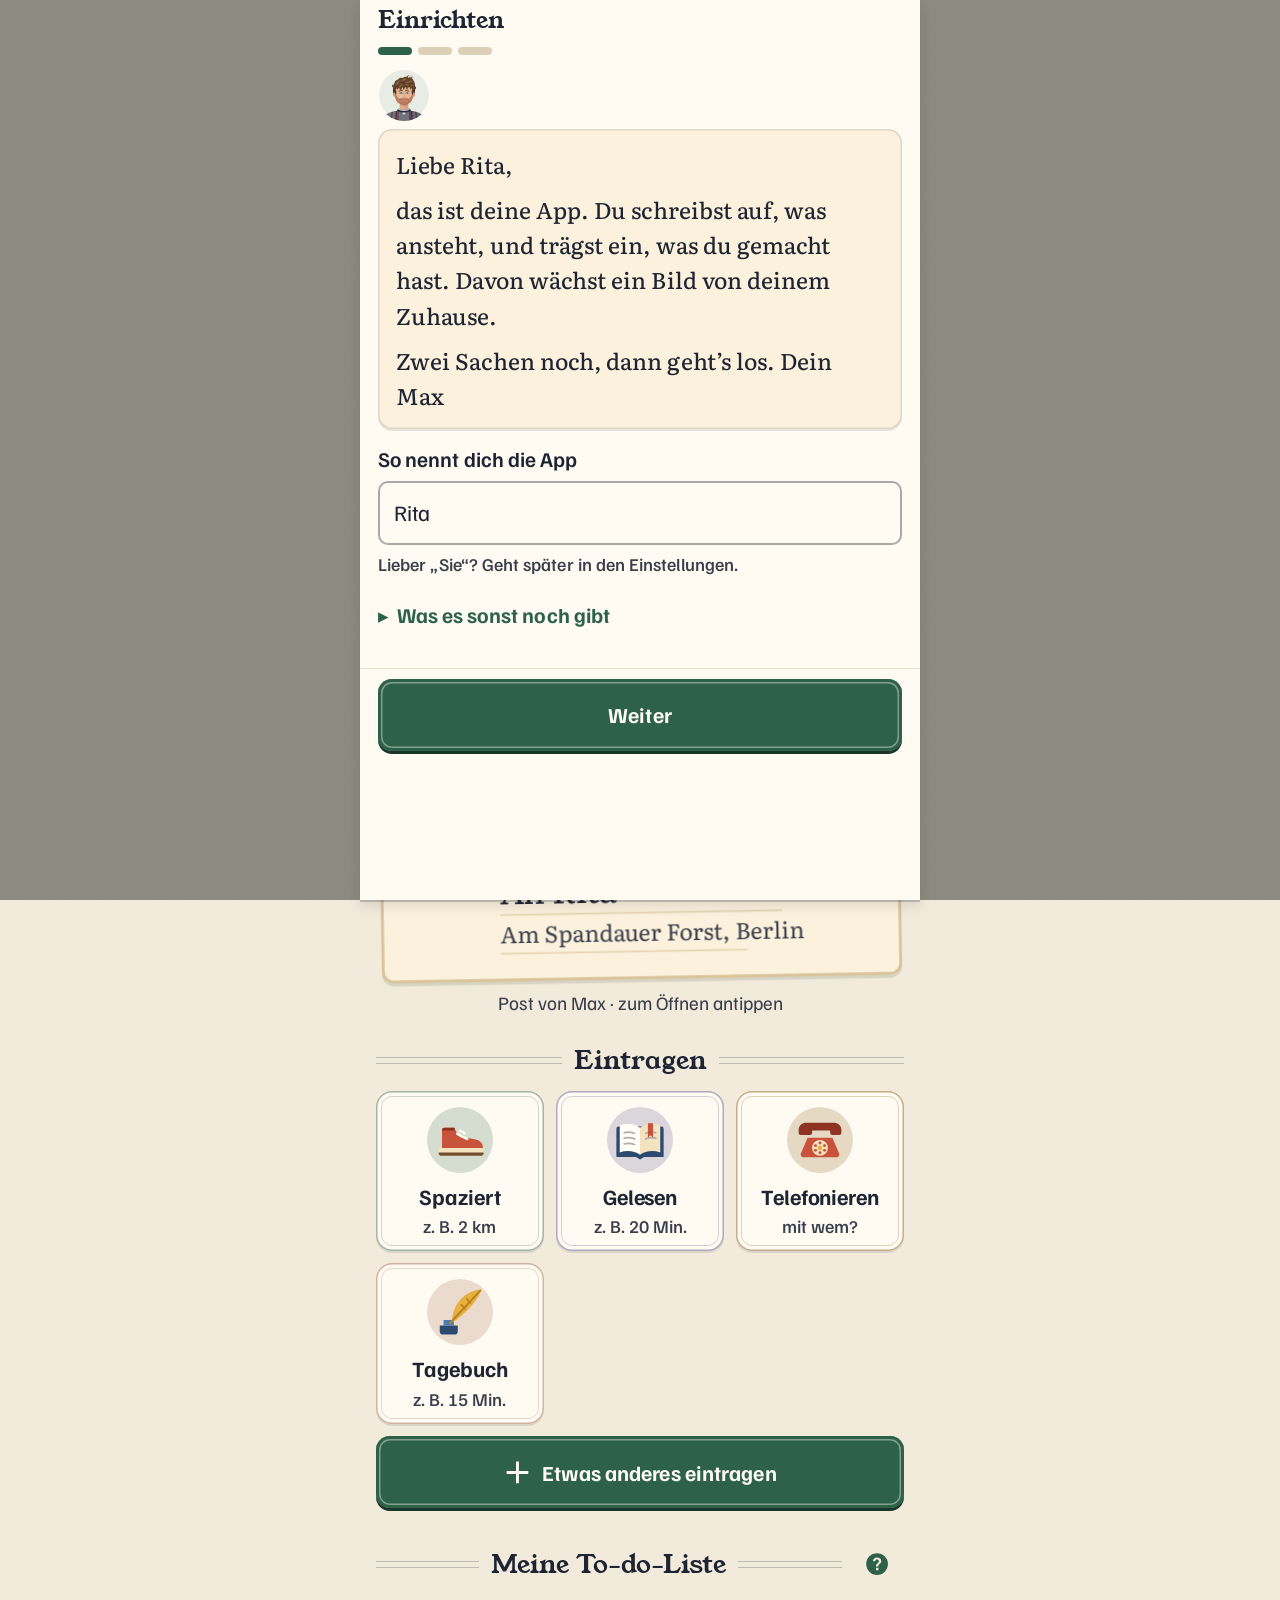
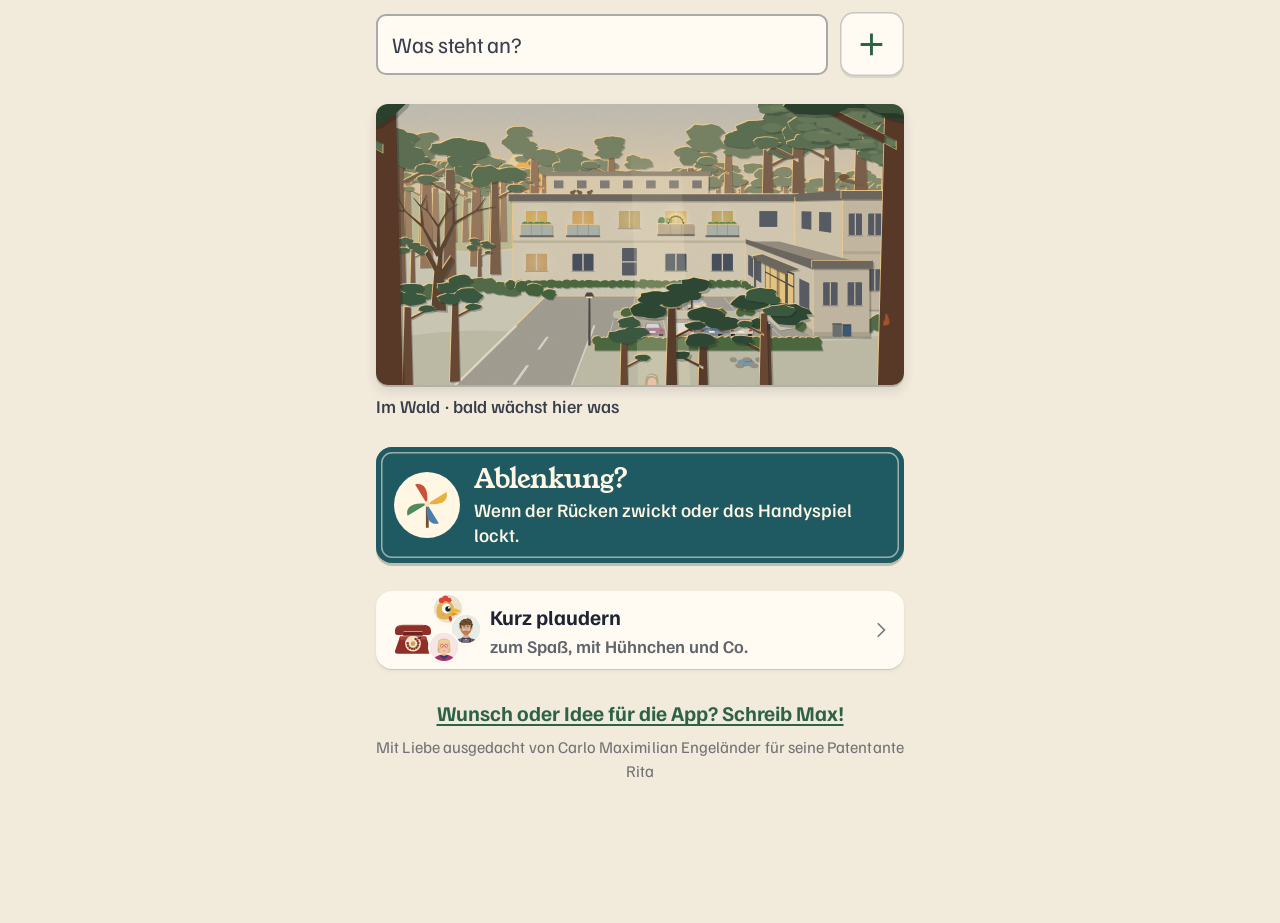
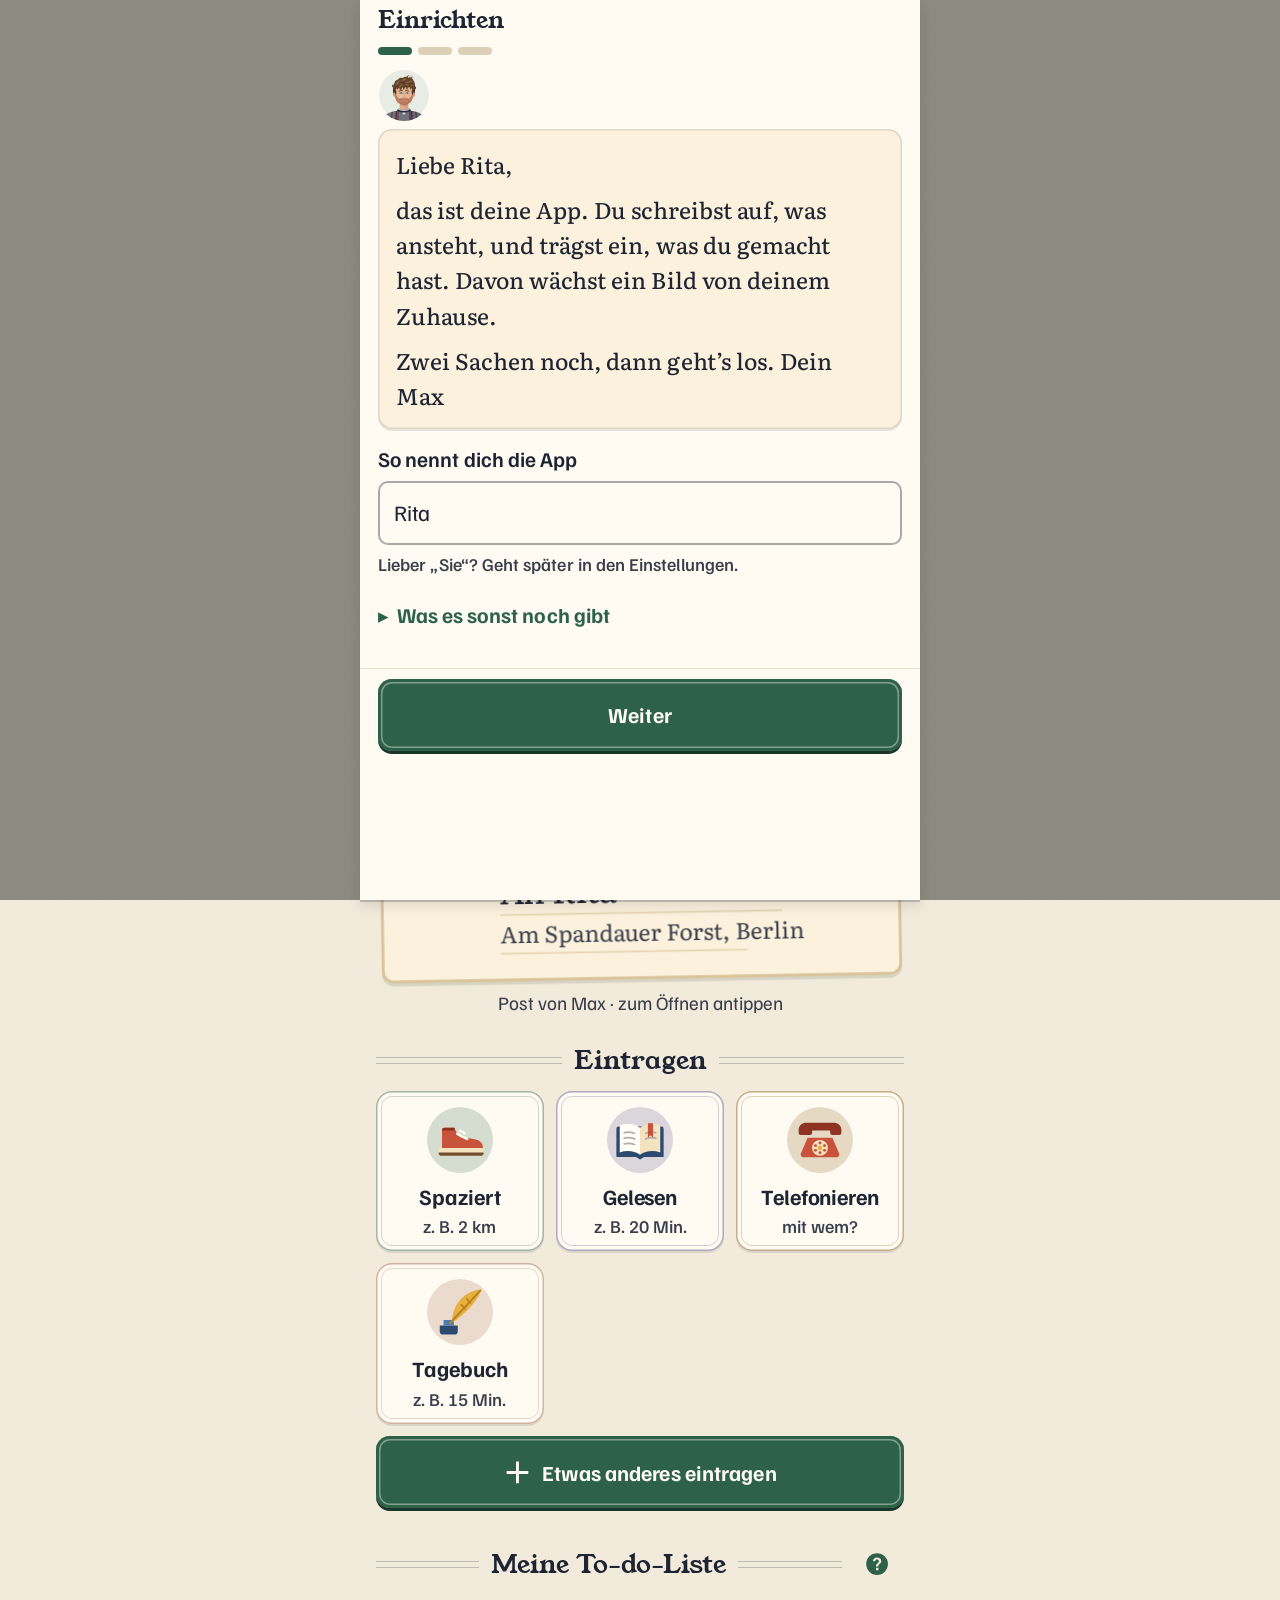
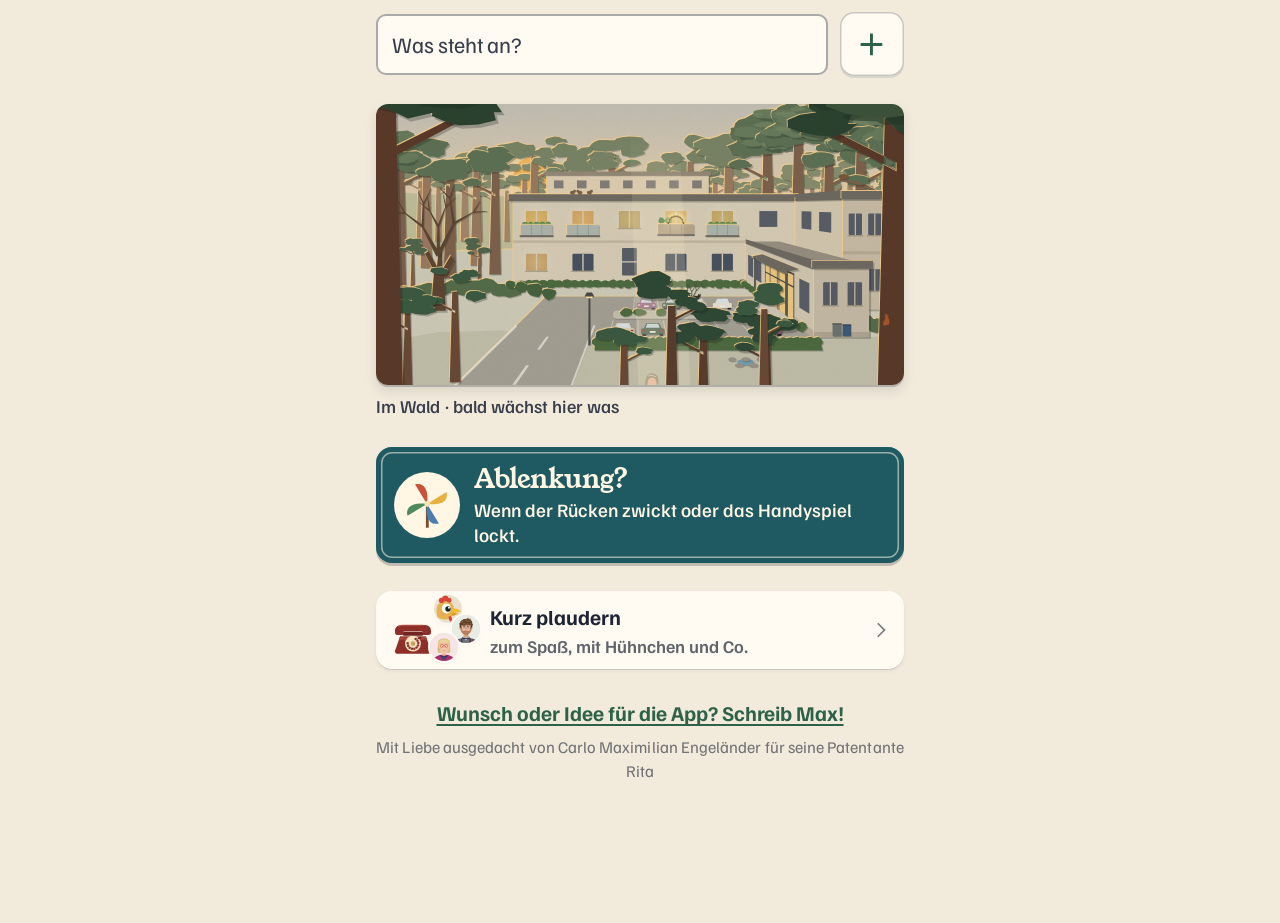
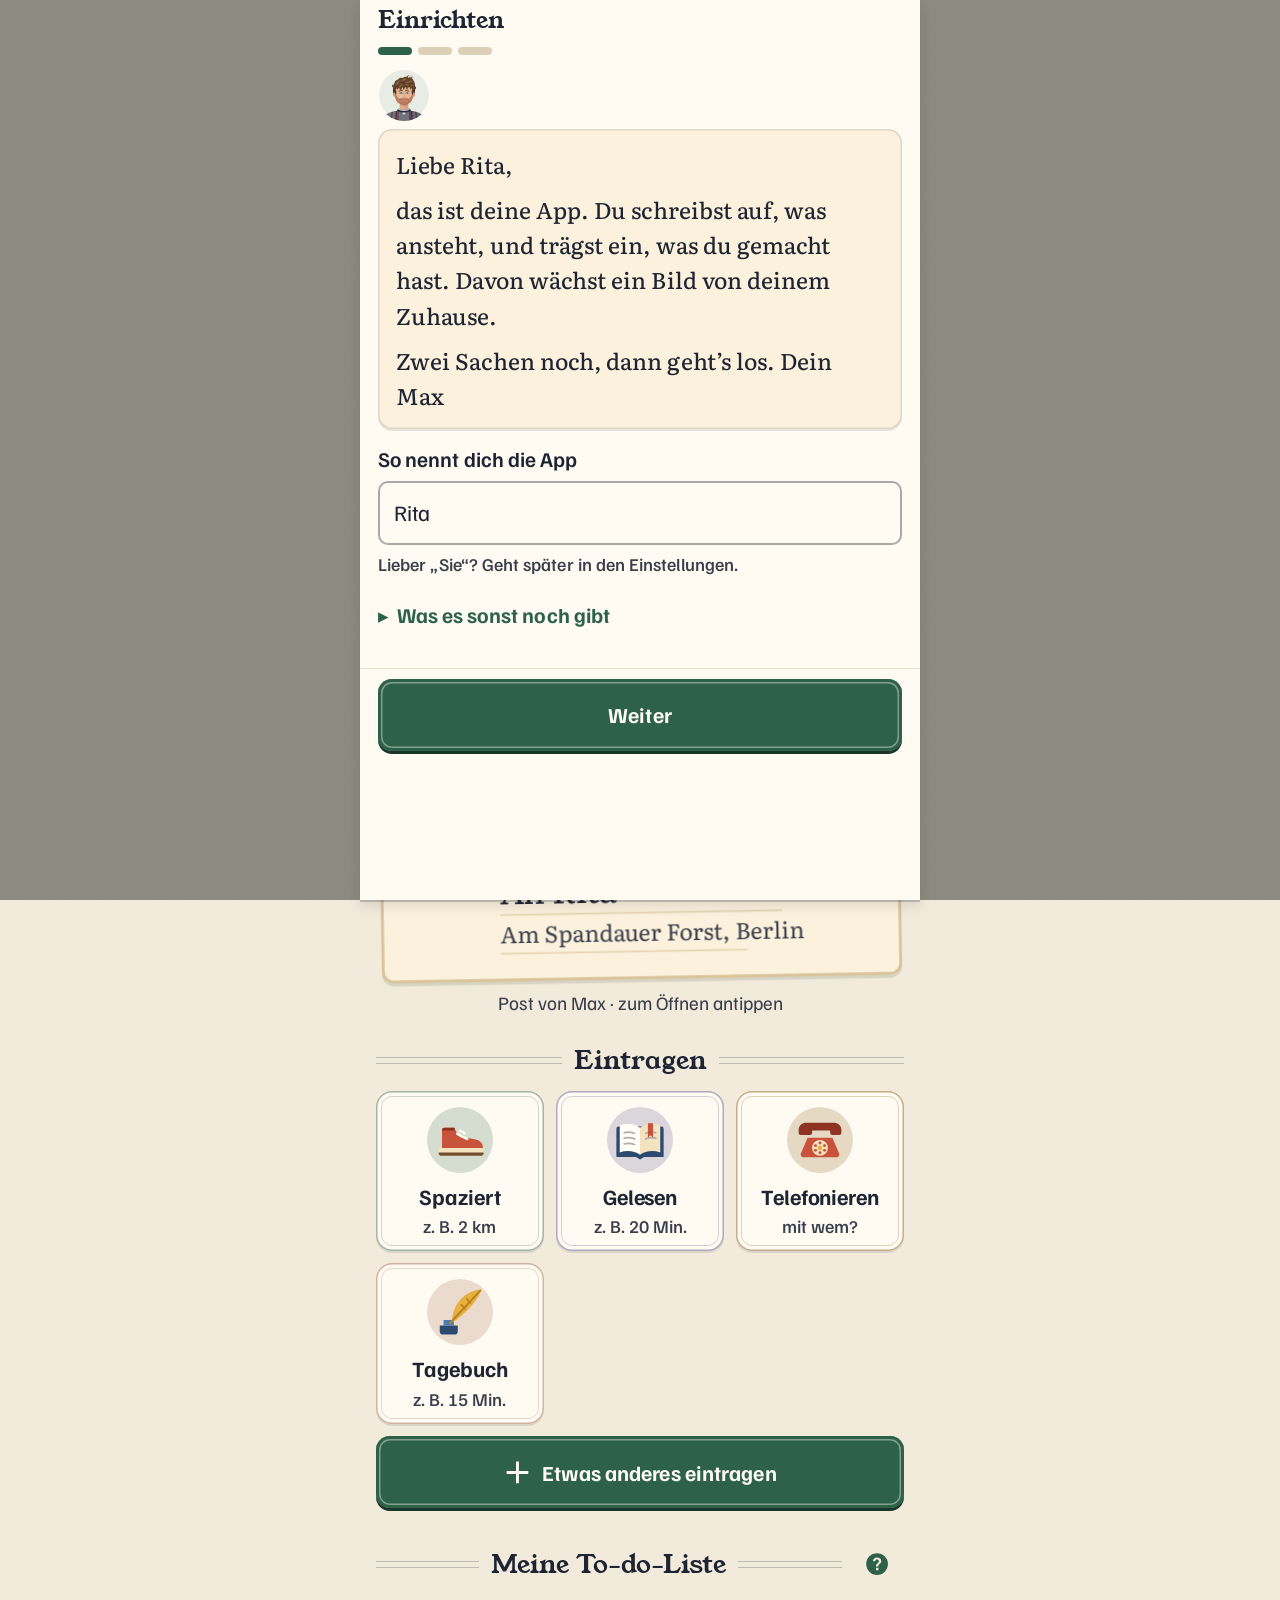
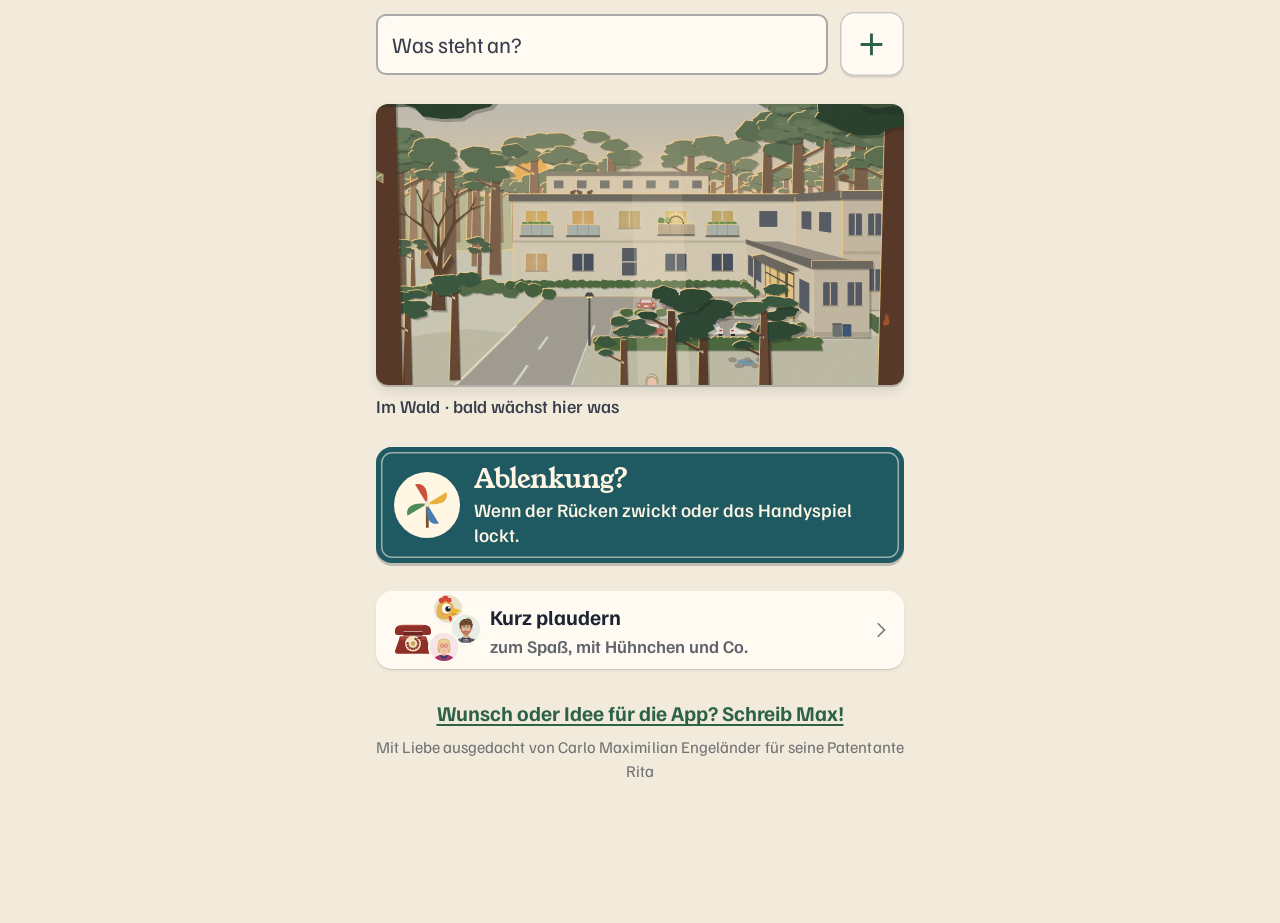
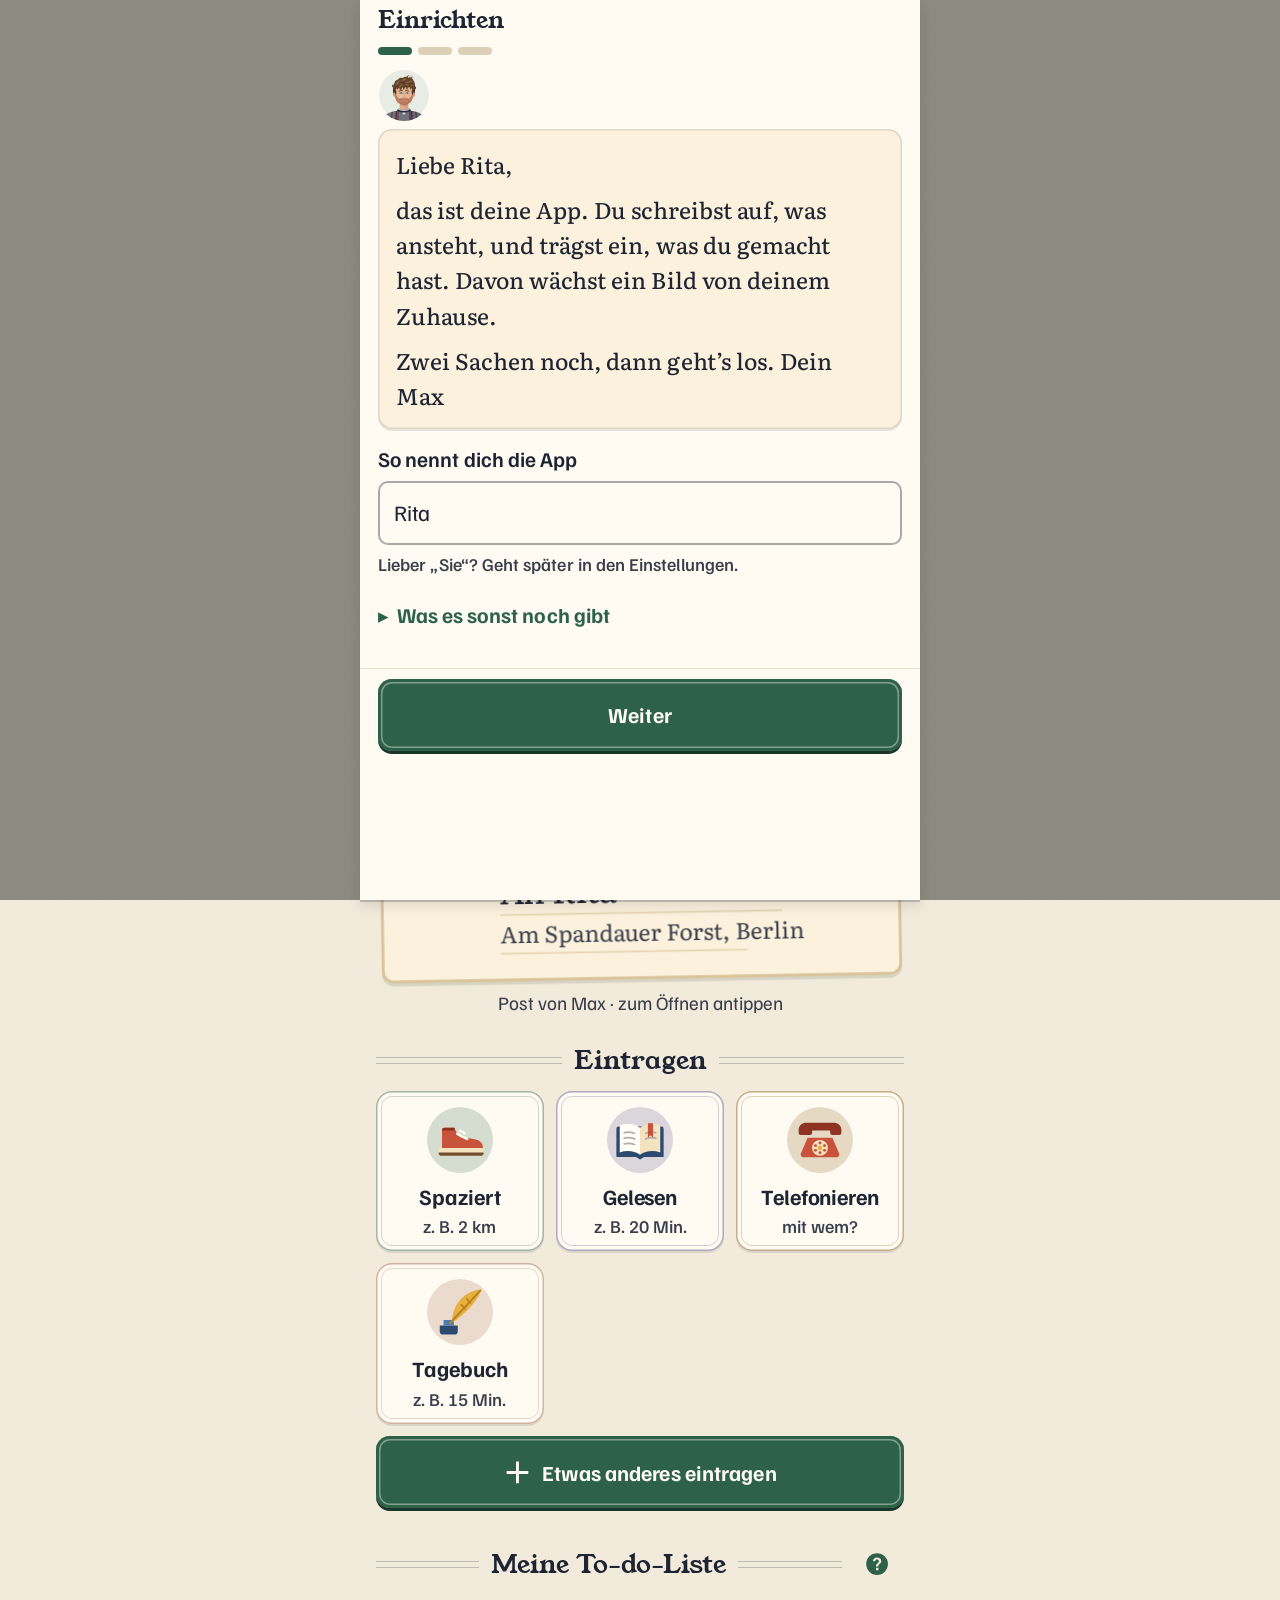
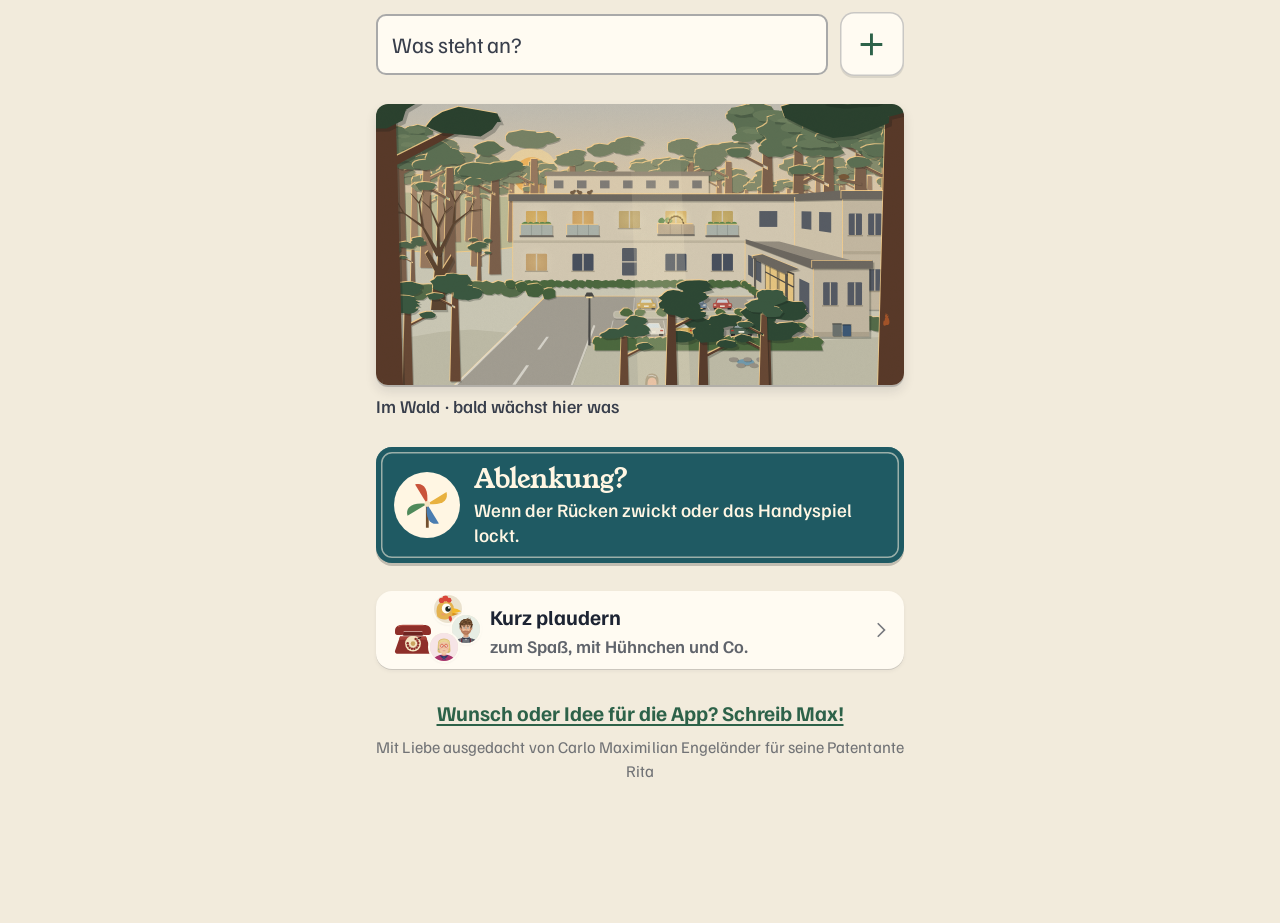
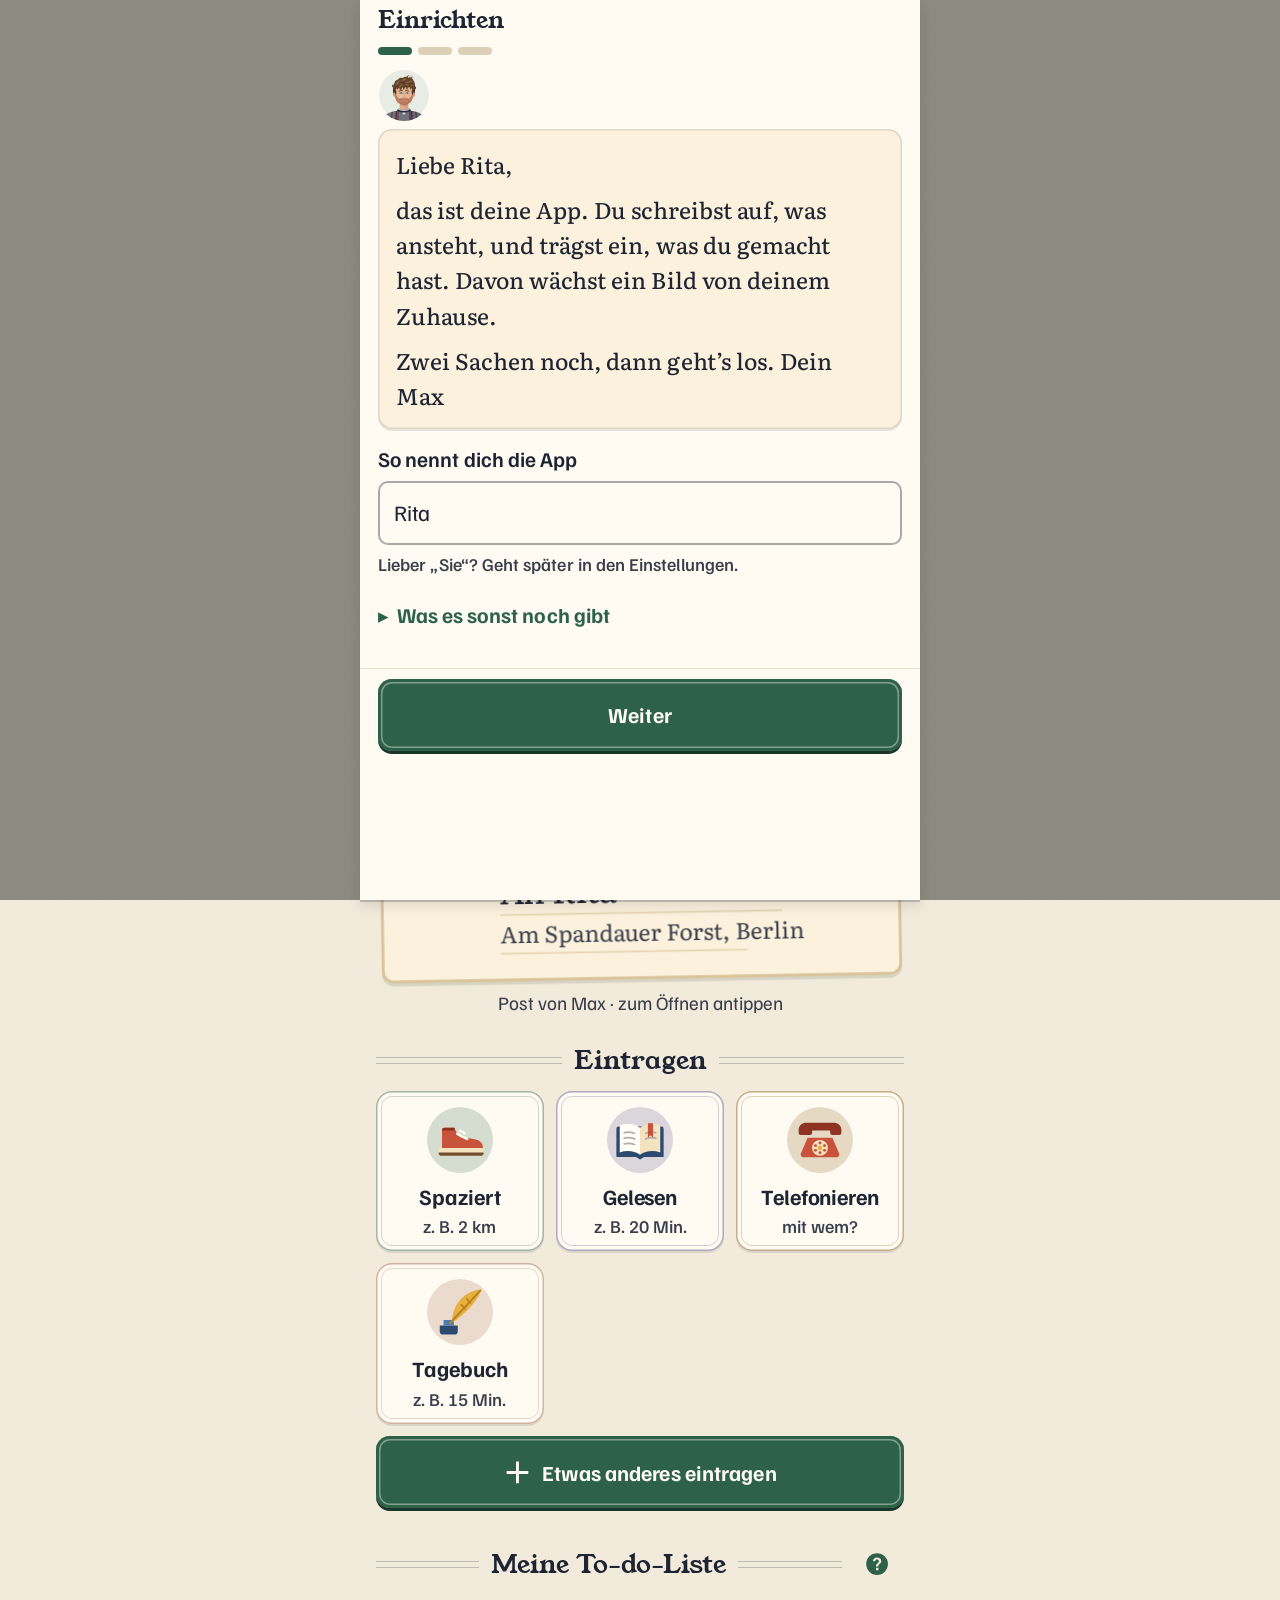
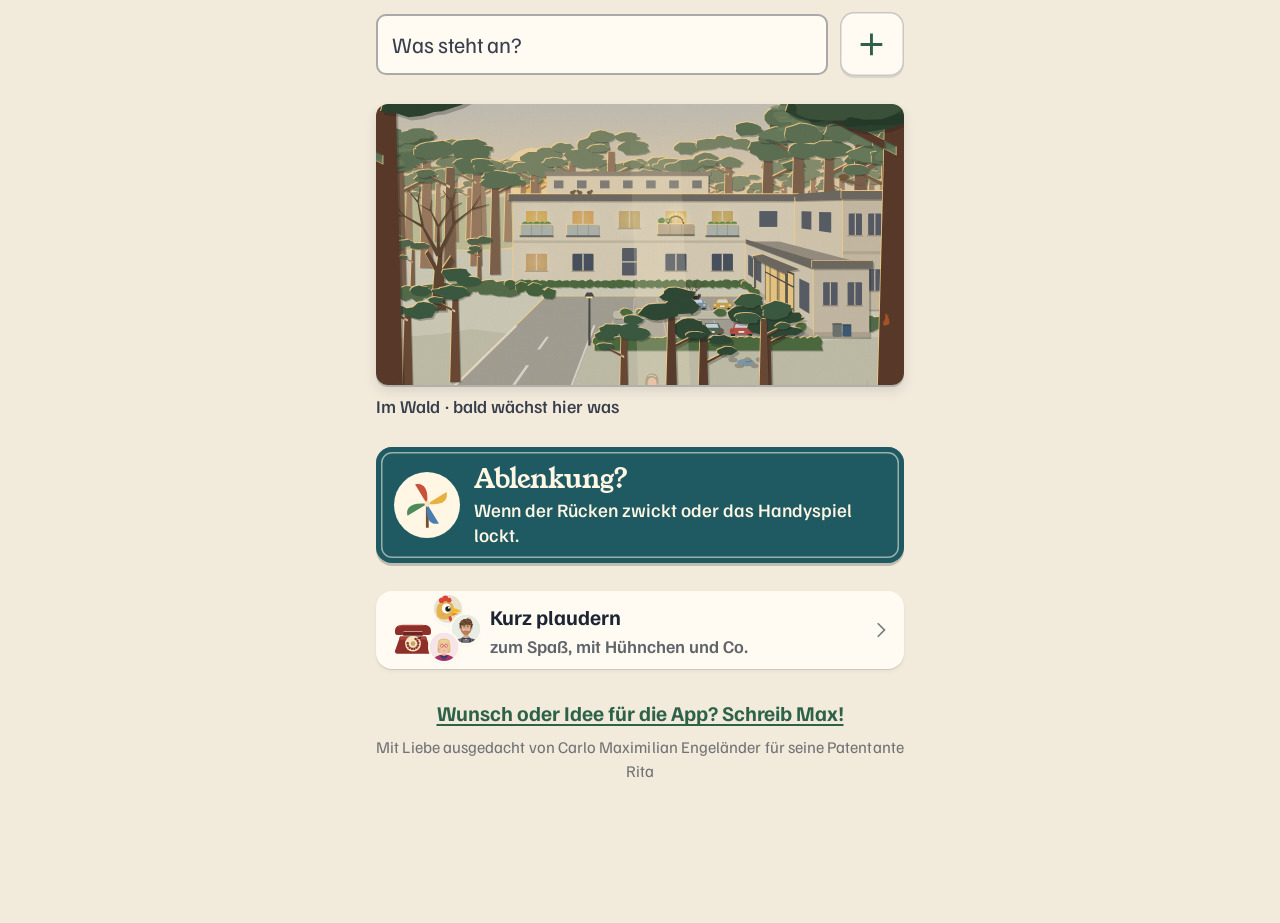
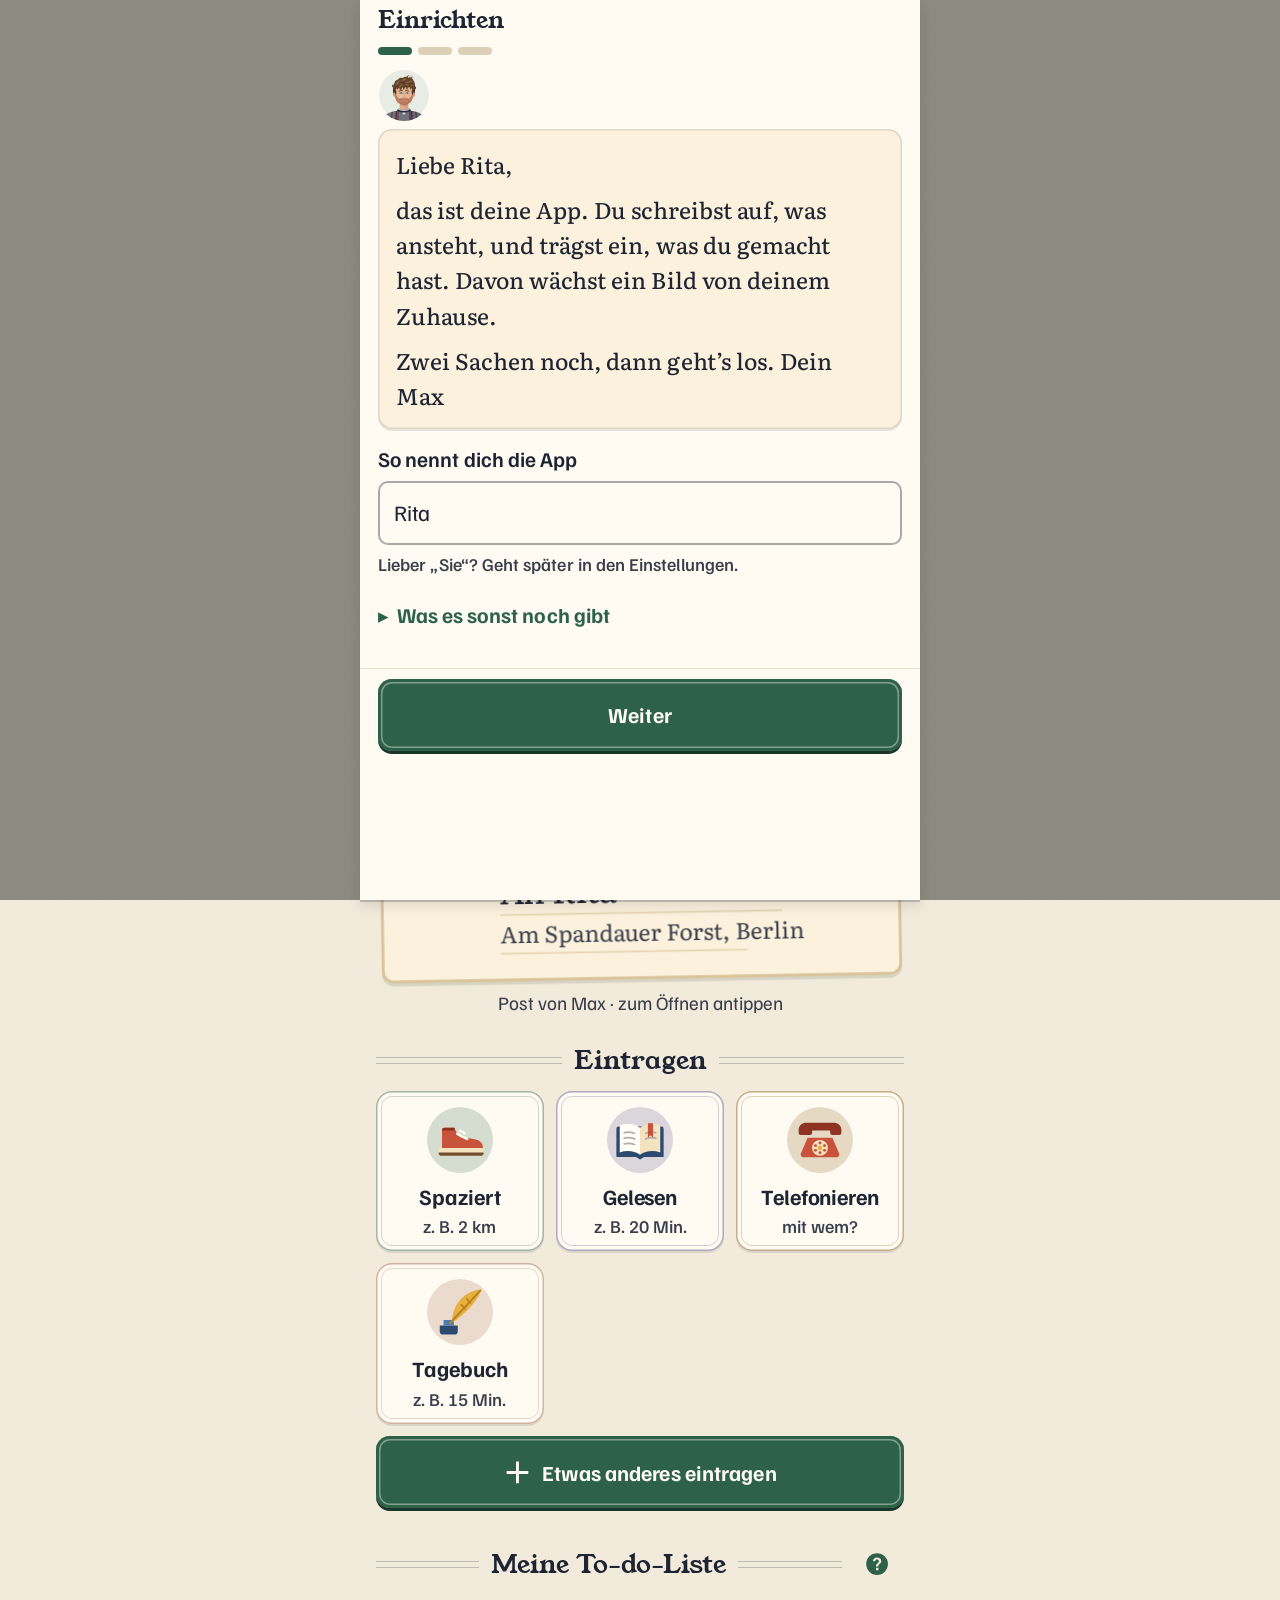
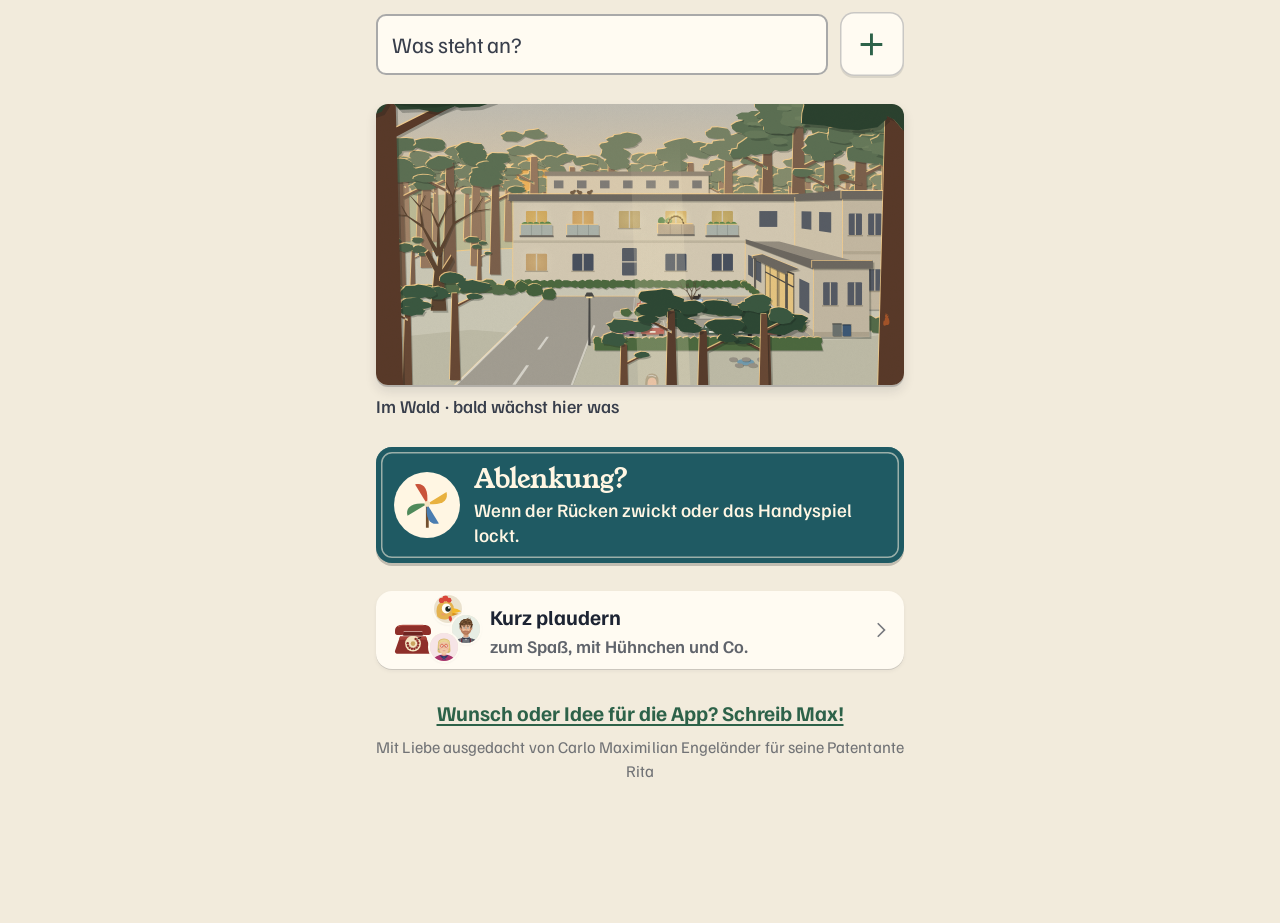
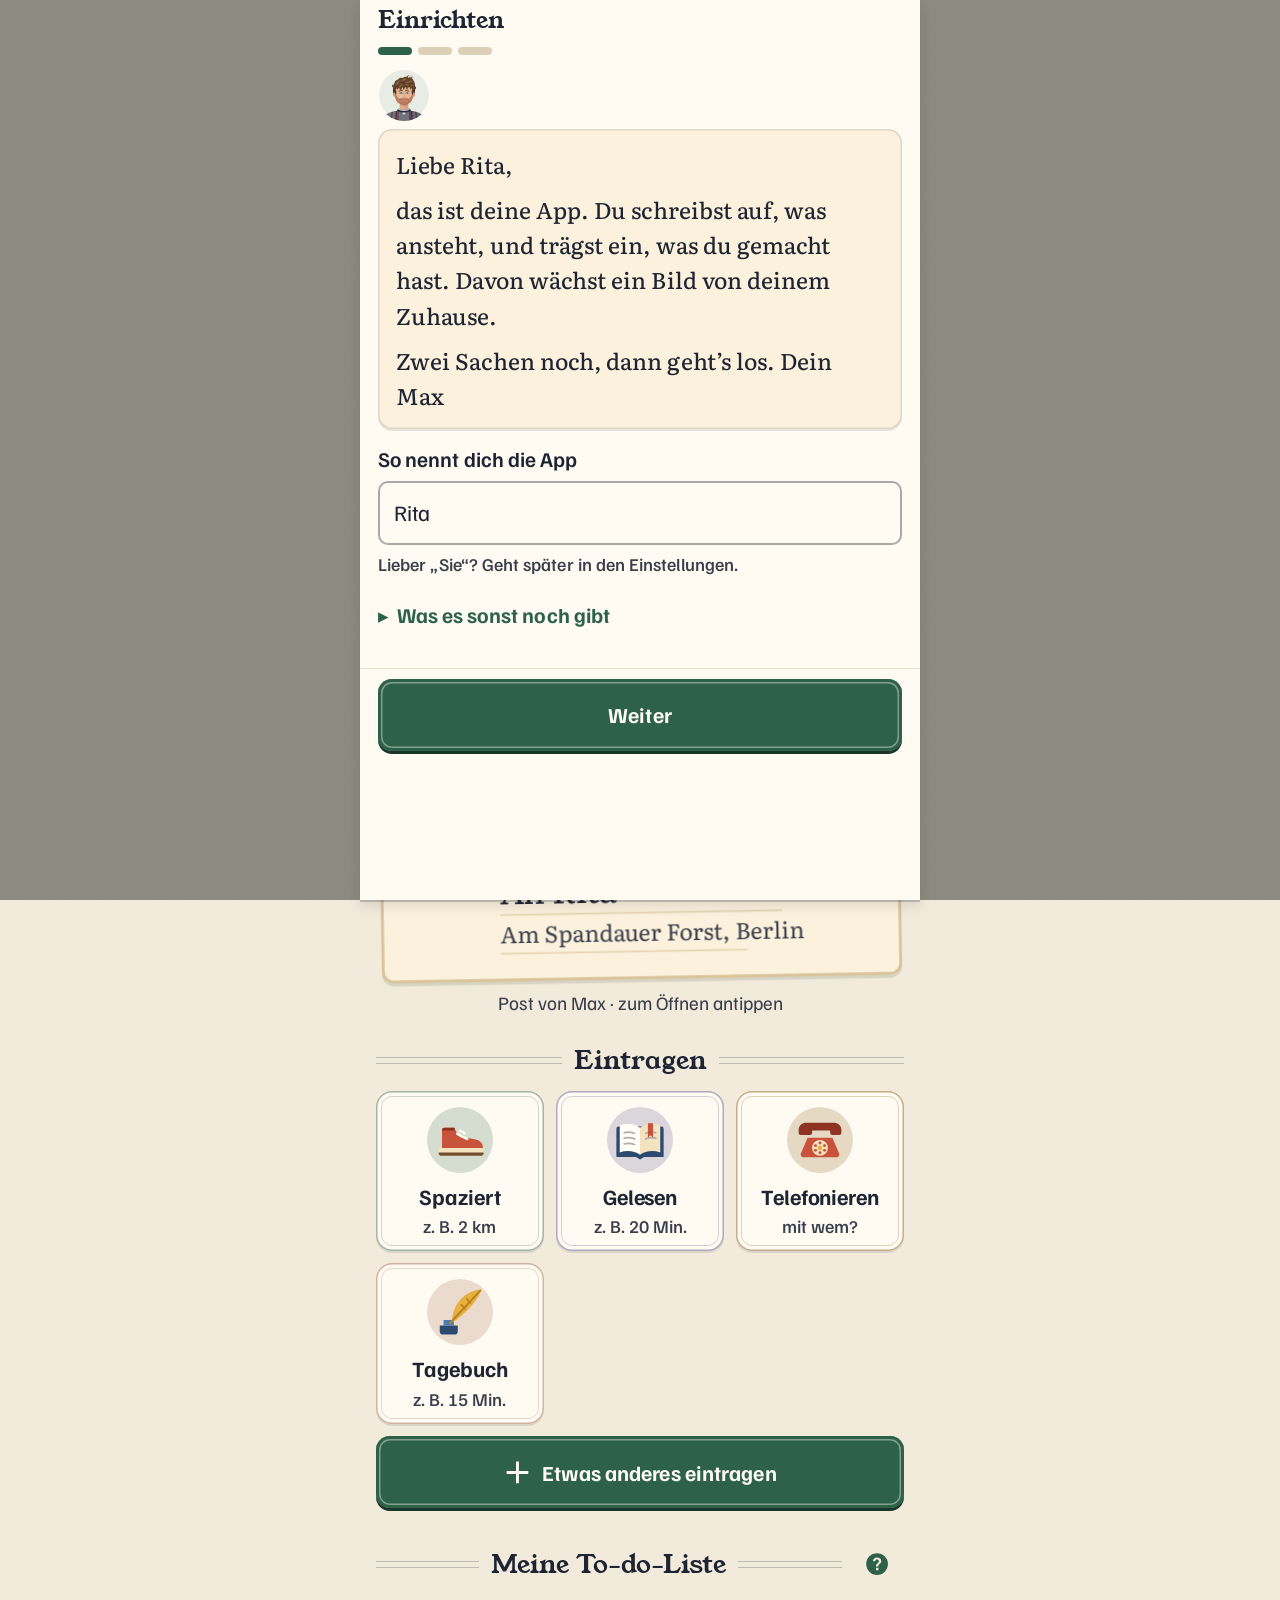
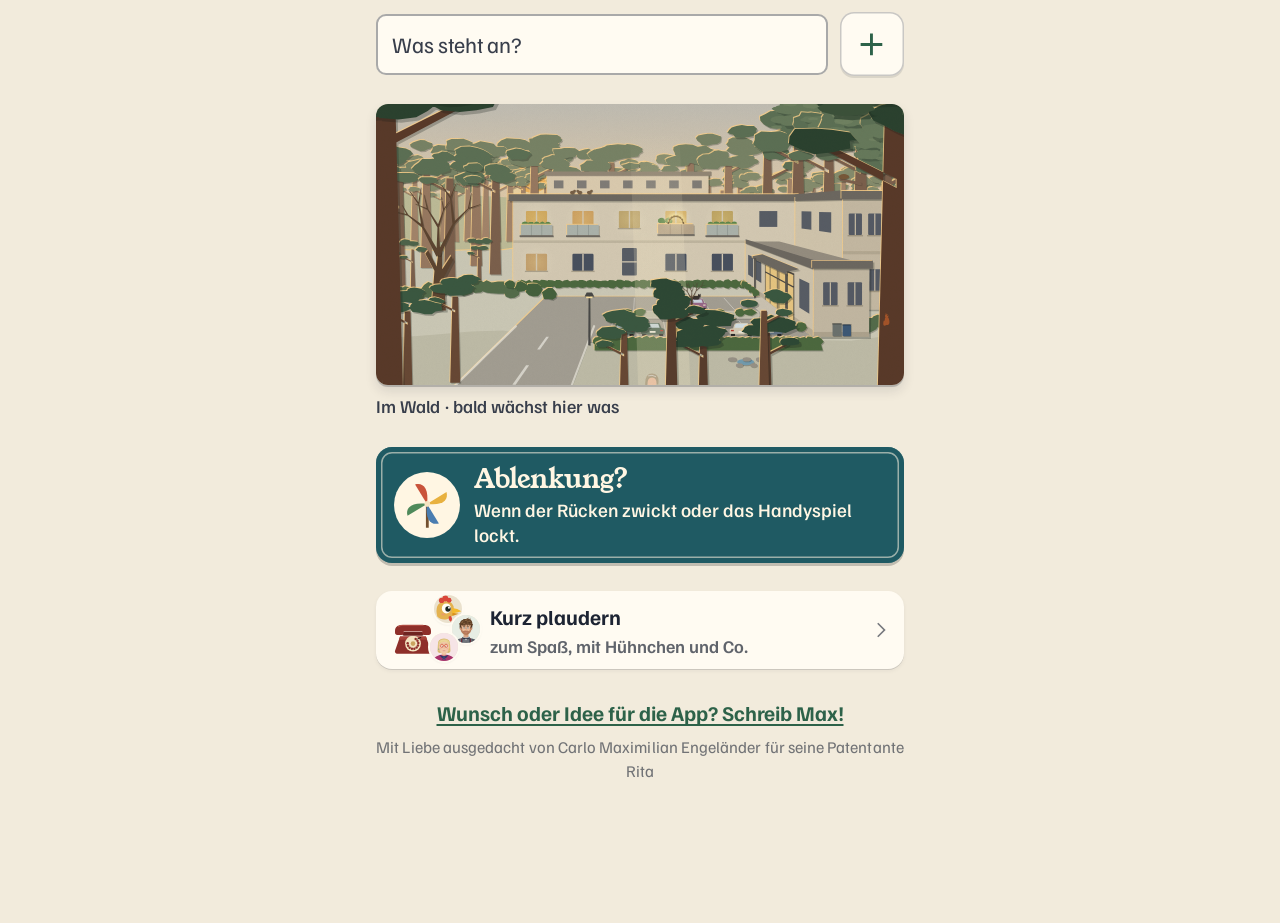
